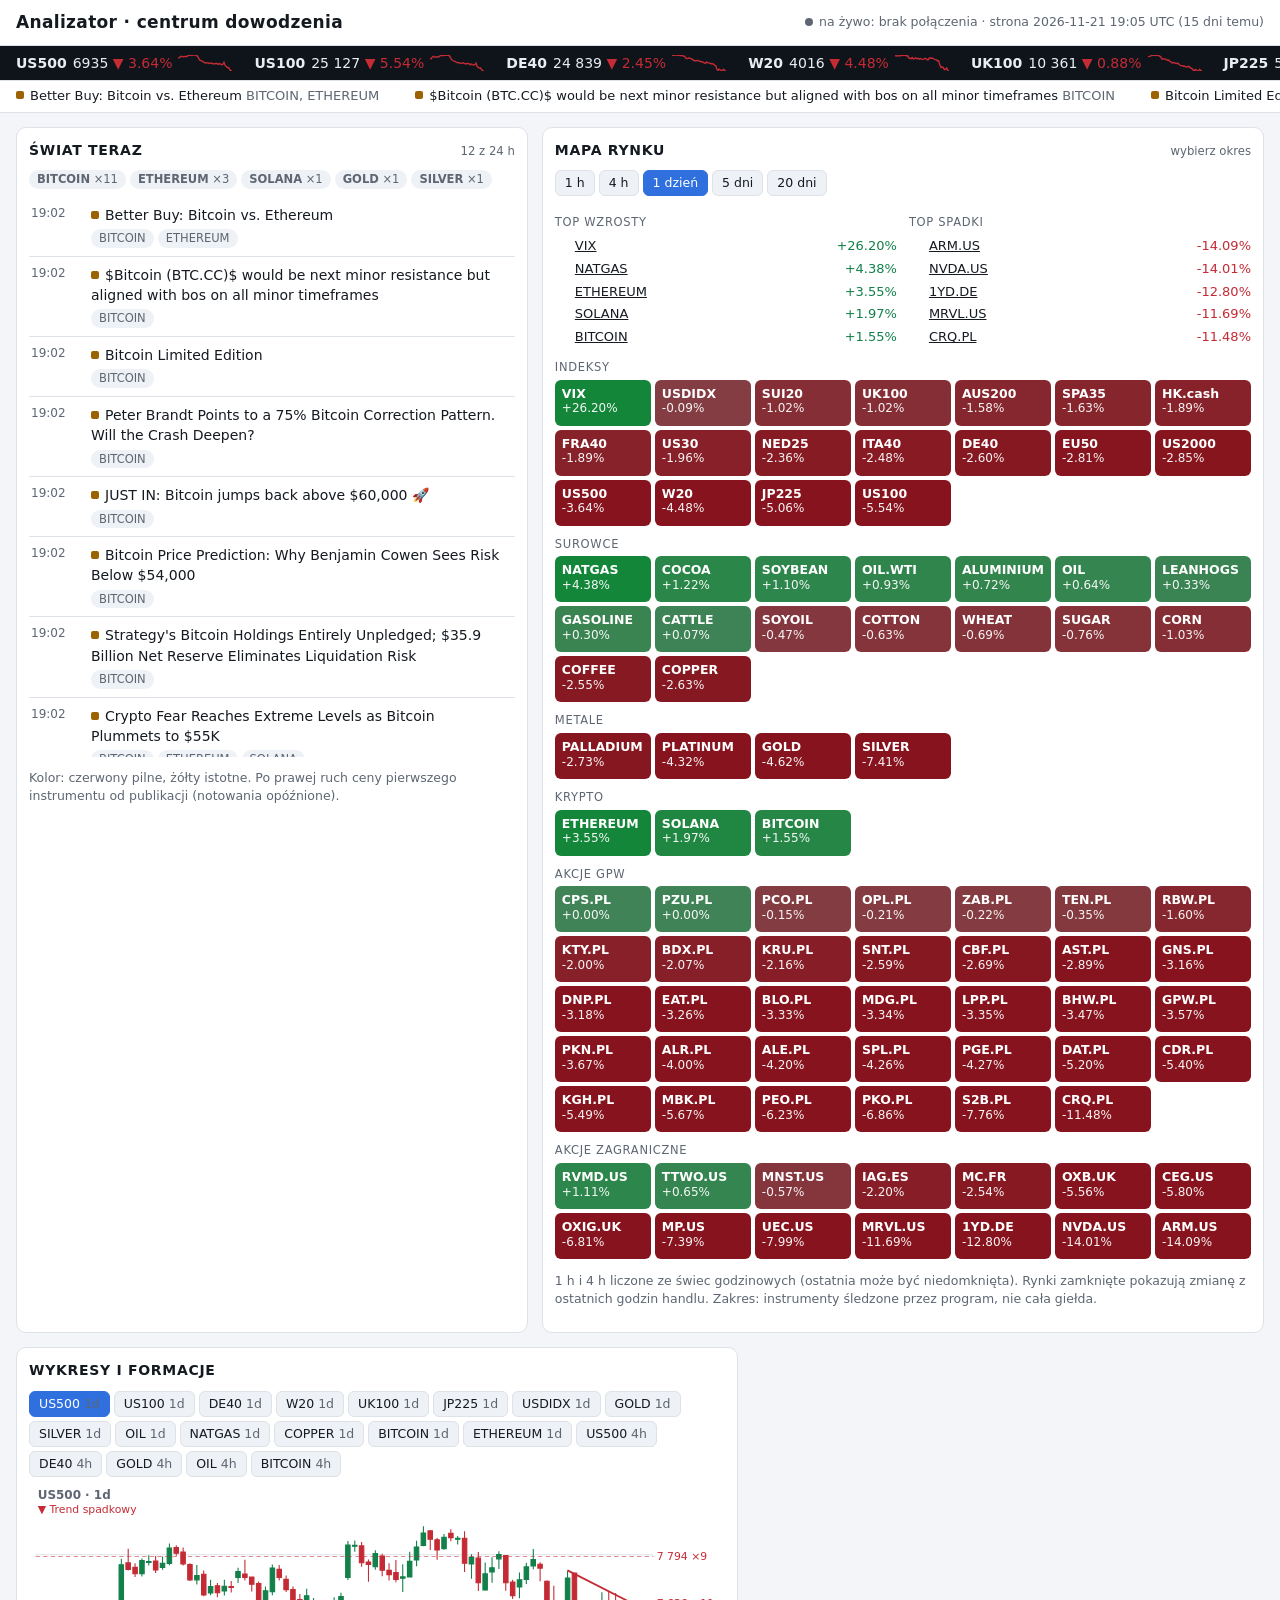
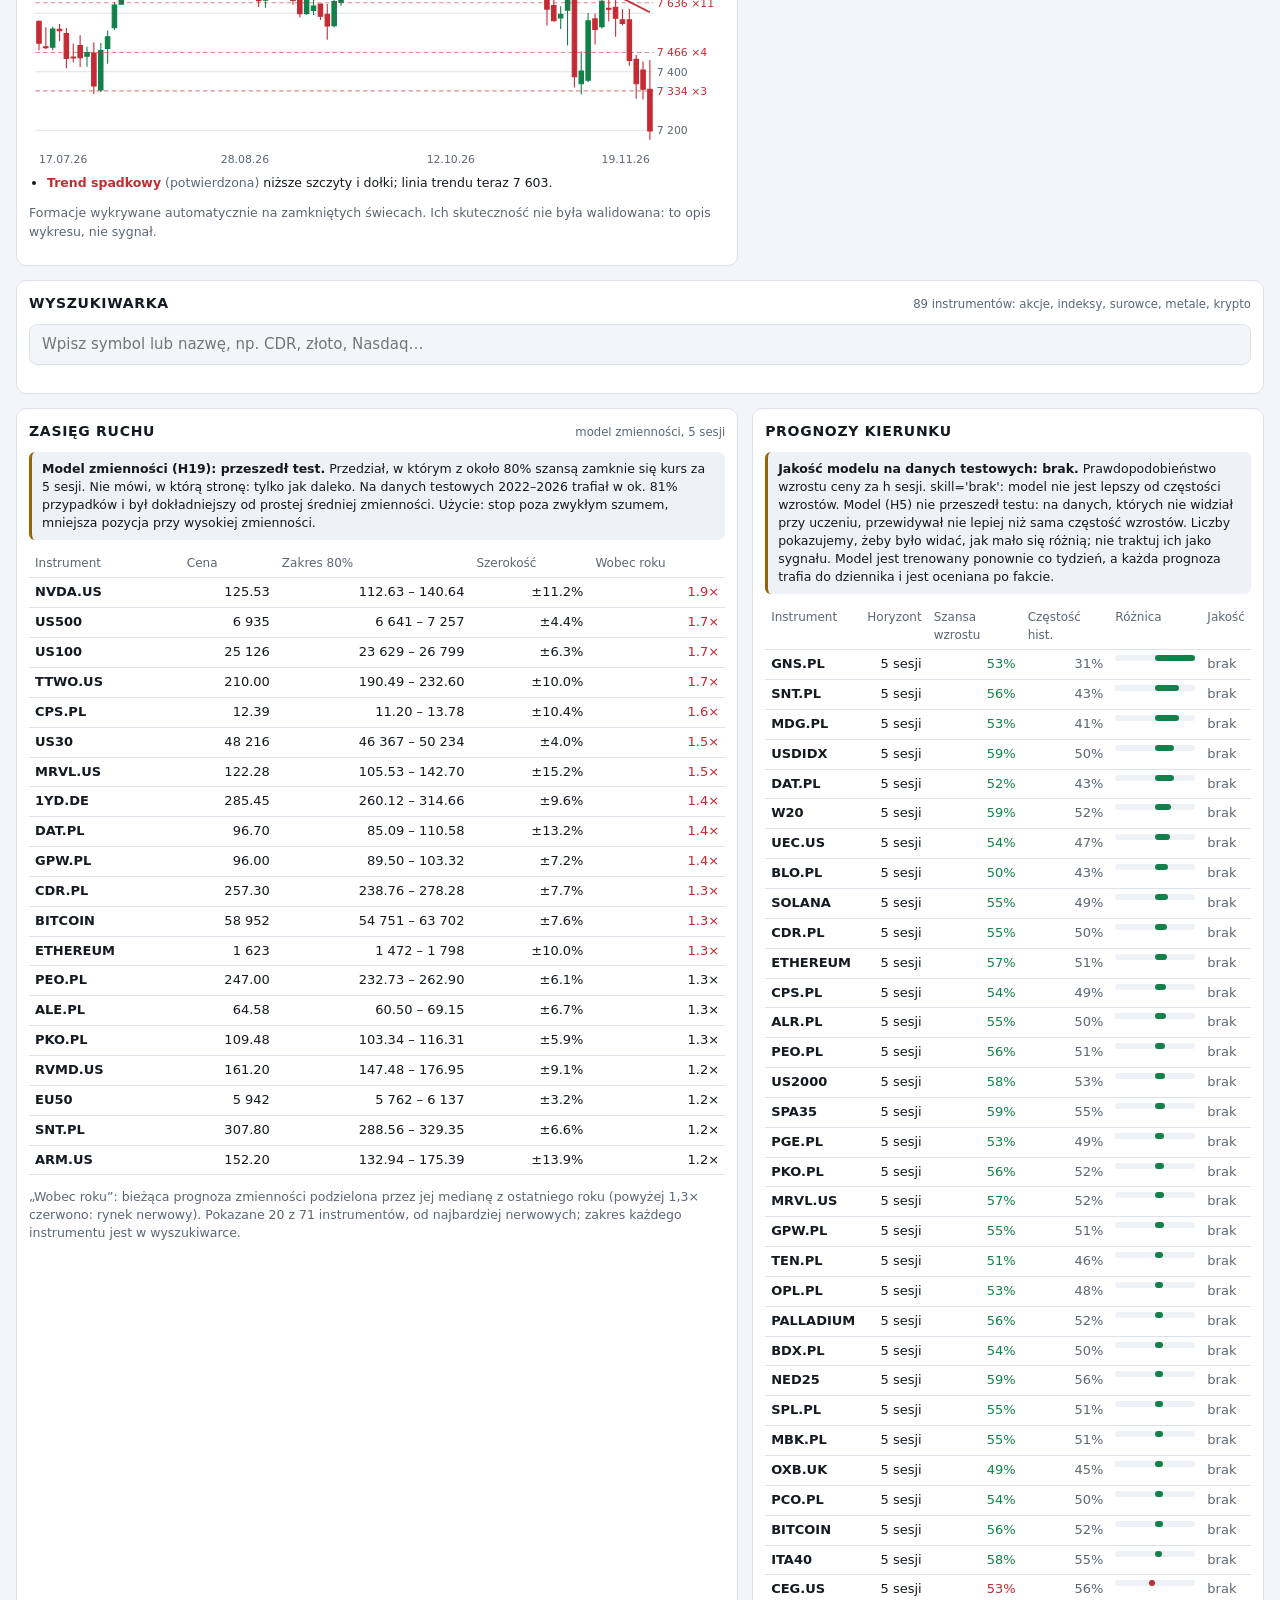
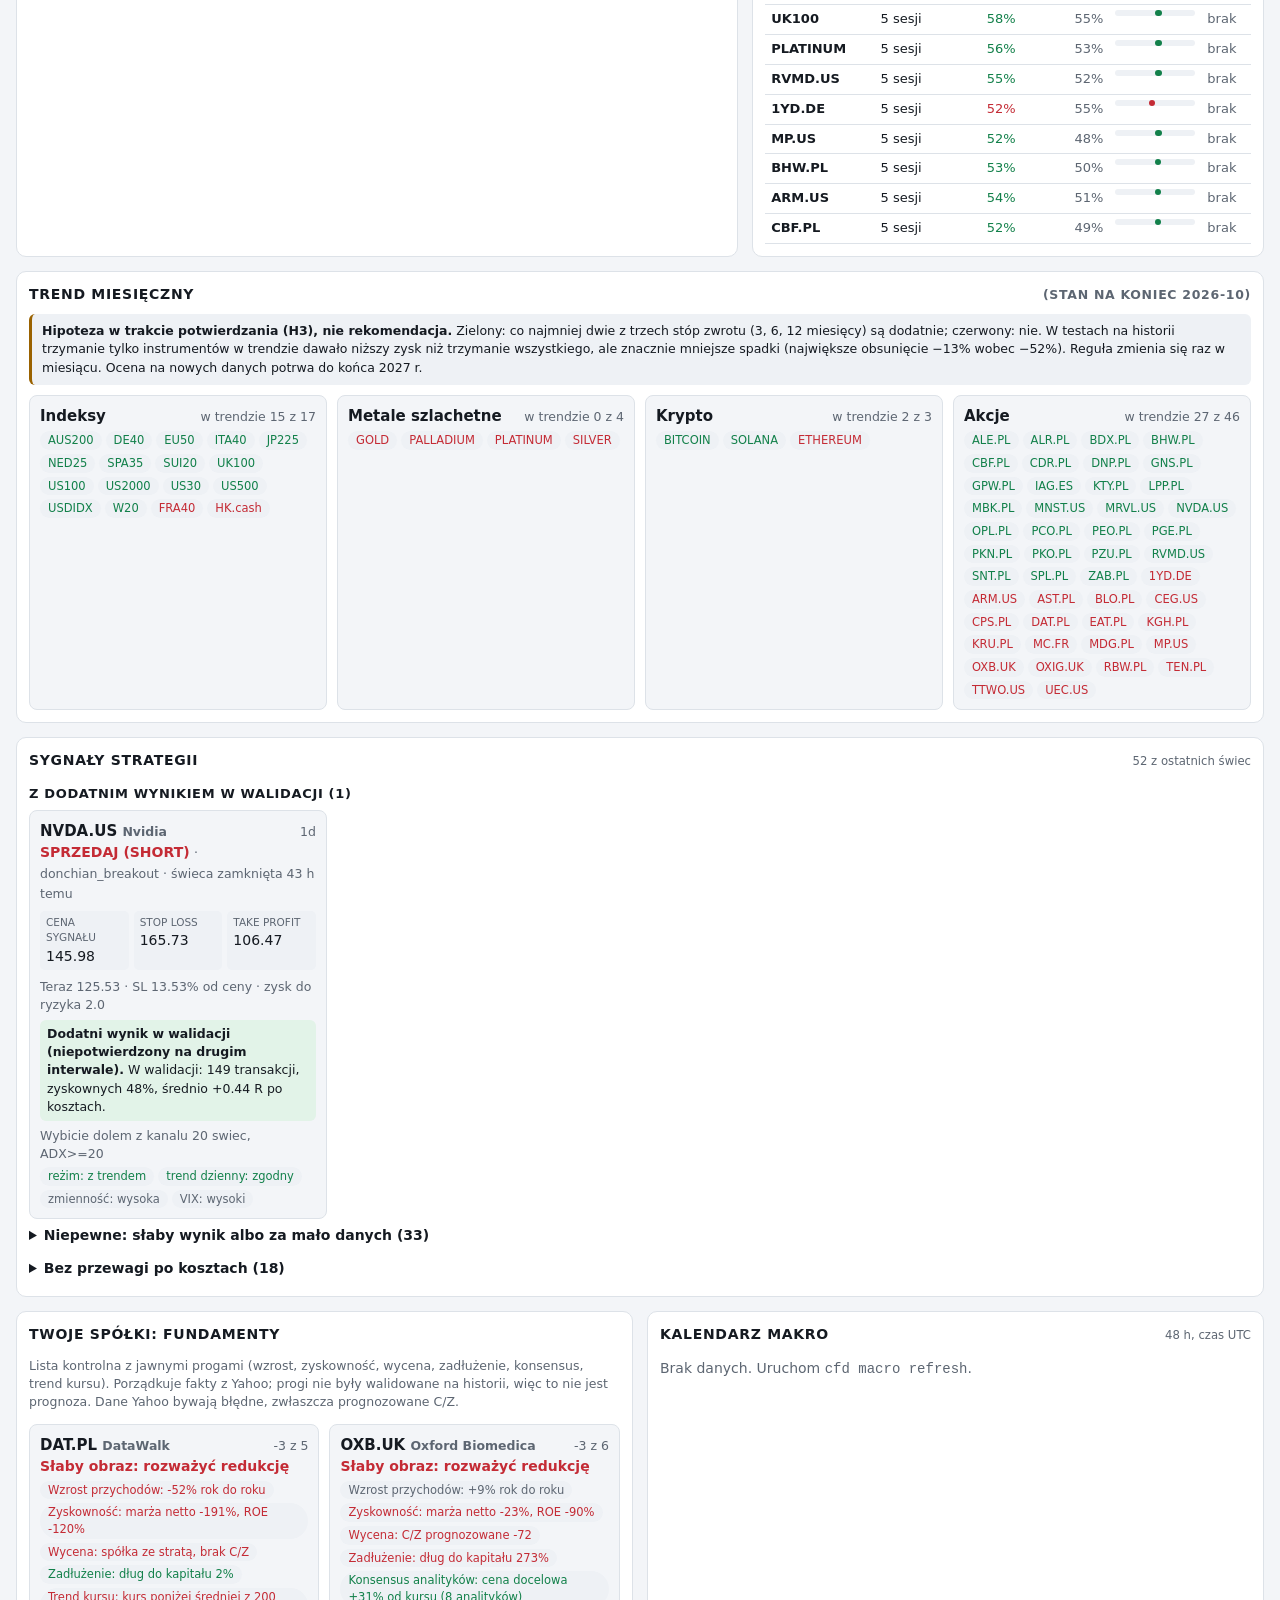
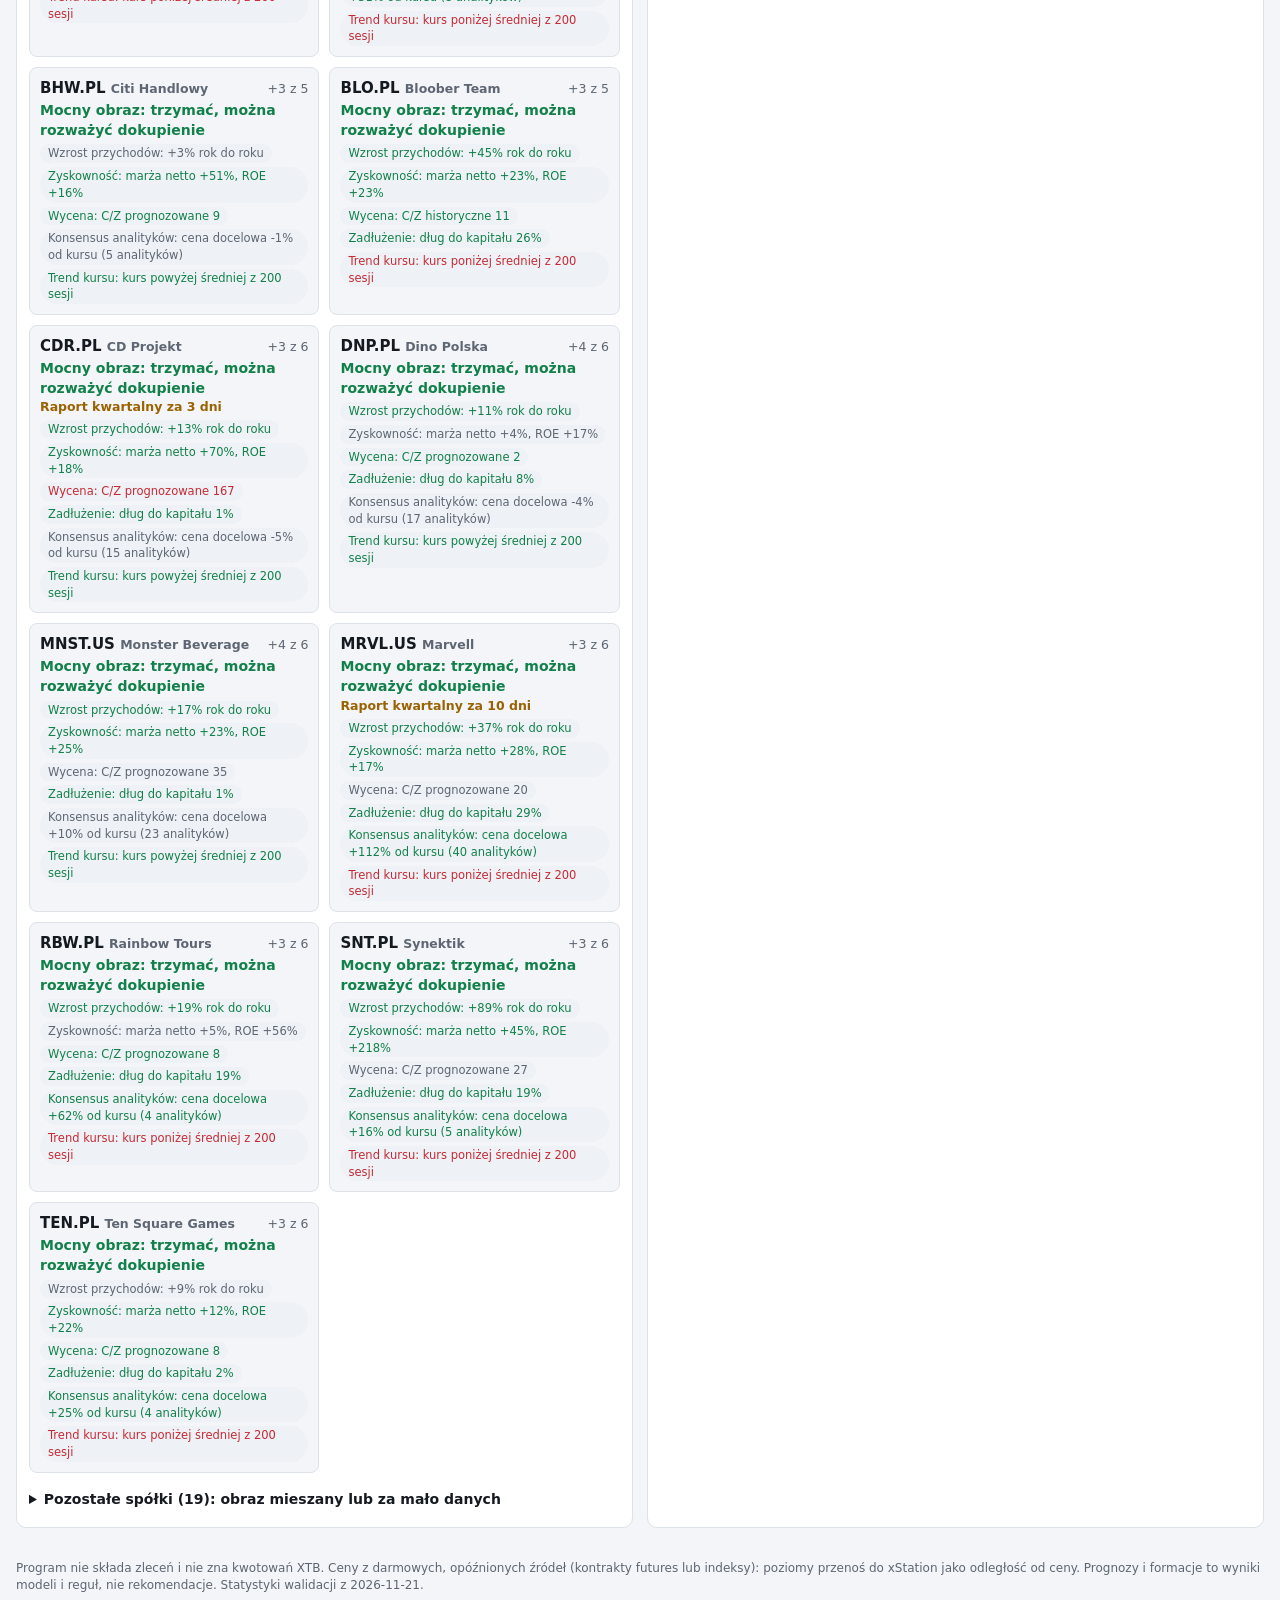
==== index.html @ ea2337e7 "Dziennik 2026-11-21T19:06Z" ====
<!doctype html><html lang="pl"><head><meta charset="utf-8"><meta name="viewport" content="width=device-width, initial-scale=1">
<title>Analizator: centrum dowodzenia</title>
<link rel="manifest" href="manifest.webmanifest"><link rel="icon" href="icon.svg" type="image/svg+xml">
<link rel="apple-touch-icon" href="apple-touch-icon.png"><meta name="apple-mobile-web-app-capable" content="yes">
<meta name="apple-mobile-web-app-title" content="Analizator"><meta name="theme-color" content="#0b0f14">
<style>
:root{--bg:#f3f5f8;--panel:#fff;--fg:#151a21;--mut:#5d6672;--line:#dde2e8;--up:#12804a;--down:#c42b35;--warn:#9a6200;
--accent:#2f6fde;--chip:#eef1f5;--good:#e2f3e8;--none:#f8e8ea;--tape:#0f141a;--tapefg:#e8edf3}
@media(prefers-color-scheme:dark){:root{--bg:#0b0f14;--panel:#121820;--fg:#e6ebf1;--mut:#8b95a2;--line:#232c37;--up:#3ccf7b;
--down:#ff5c66;--warn:#e0a73e;--accent:#5b9bff;--chip:#1b232d;--good:#14301f;--none:#351a1e;--tape:#070a0e;--tapefg:#e6ebf1}}
*{box-sizing:border-box}html,body{margin:0}body{background:var(--bg);color:var(--fg);font:14px/1.45 system-ui,-apple-system,"Segoe UI",sans-serif}
a{color:inherit}.mut{color:var(--mut)}.small{font-size:12.5px}.up{color:var(--up)}.down{color:var(--down)}.warn{color:var(--warn)}
header{display:flex;align-items:center;justify-content:space-between;gap:12px;padding:10px 16px;background:var(--panel);border-bottom:1px solid var(--line);position:sticky;top:0;z-index:5}
header h1{font-size:17px;margin:0;letter-spacing:.02em}.dot{display:inline-block;width:8px;height:8px;border-radius:50%;background:var(--mut);margin-right:6px}
.dot.on{background:var(--up);box-shadow:0 0 0 3px color-mix(in srgb,var(--up) 25%,transparent)}
.tape{background:var(--tape);color:var(--tapefg);overflow:hidden;white-space:nowrap;border-bottom:1px solid var(--line)}
.tape .row{display:inline-flex;gap:22px;padding:7px 16px;animation:scroll 60s linear infinite}
.tape:hover .row{animation-play-state:paused}.q b{font-weight:600;margin-right:6px}.q span{font-variant-numeric:tabular-nums}
.ticker{background:var(--panel);overflow:hidden;white-space:nowrap;border-bottom:1px solid var(--line);font-size:13px}
.ticker .row{display:inline-flex;gap:36px;padding:6px 16px;animation:scroll 120s linear infinite}.ticker:hover .row{animation-play-state:paused}
@keyframes scroll{from{transform:translateX(0)}to{transform:translateX(-50%)}}
@media(prefers-reduced-motion:reduce){.tape .row,.ticker .row{animation:none}}
main{padding:14px 16px 32px;max-width:1500px;margin:0 auto}
.layout{display:grid;gap:14px;grid-template-columns:repeat(12,1fr)}
.panel{background:var(--panel);border:1px solid var(--line);border-radius:10px;padding:12px;min-width:0}
.panel h2{font-size:14px;margin:0 0 10px;display:flex;justify-content:space-between;align-items:baseline;gap:8px;text-transform:uppercase;letter-spacing:.05em}
.panel h2 small{font-weight:400;text-transform:none;letter-spacing:0;color:var(--mut)}
.w12{grid-column:span 12}.w8{grid-column:span 8}.w7{grid-column:span 7}.w6{grid-column:span 6}.w5{grid-column:span 5}.w4{grid-column:span 4}
@media(max-width:1100px){.w8,.w7,.w6,.w5,.w4{grid-column:span 12}}
.news{list-style:none;margin:0;padding:0;max-height:560px;overflow:auto}
.news li{padding:8px 2px;border-bottom:1px solid var(--line);display:grid;grid-template-columns:52px 1fr auto;gap:8px;align-items:start}
.news time{color:var(--mut);font-variant-numeric:tabular-nums;font-size:12px}.news a{text-decoration:none}.news a:hover{text-decoration:underline}
.imp{display:inline-block;width:8px;height:8px;border-radius:2px;margin-right:6px;vertical-align:1px}.i3{background:var(--down)}.i2{background:var(--warn)}.i1{background:var(--mut)}
.mv{font-variant-numeric:tabular-nums;font-size:12px;white-space:nowrap;text-align:right}
.chips{display:flex;flex-wrap:wrap;gap:4px;margin-top:4px}.chip{background:var(--chip);border-radius:999px;padding:1px 8px;font-size:11.5px;color:var(--mut)}
.chip.ok{color:var(--up)}.chip.bad{color:var(--down)}
.heat{display:grid;grid-template-columns:repeat(auto-fill,minmax(86px,1fr));gap:4px}
.tile{border-radius:6px;padding:6px 7px;font-size:12px;line-height:1.25;color:#fff;min-height:46px}
.tile b{display:block;font-size:12.5px}.tile span{font-variant-numeric:tabular-nums;opacity:.95}
.cat{margin:10px 0 4px;font-size:11.5px;color:var(--mut);text-transform:uppercase;letter-spacing:.06em}
.tabs{display:flex;flex-wrap:wrap;gap:4px;margin-bottom:8px}.tabs button{border:1px solid var(--line);background:var(--chip);color:var(--fg);border-radius:6px;padding:3px 9px;font:inherit;font-size:12.5px;cursor:pointer}
.tabs button[aria-pressed=true]{background:var(--accent);border-color:var(--accent);color:#fff}
.chart svg{width:100%;height:auto;display:block}.pat{font-size:12.5px;margin:6px 0 0;padding-left:18px}
table{border-collapse:collapse;width:100%;font-size:13px}th,td{padding:5px 6px;border-bottom:1px solid var(--line);text-align:left;vertical-align:top}
th{color:var(--mut);font-weight:500;font-size:12px}td.n{text-align:right;font-variant-numeric:tabular-nums}.scroll{overflow-x:auto}
.bar{height:6px;border-radius:3px;background:var(--chip);position:relative;min-width:80px}.bar i{position:absolute;top:0;bottom:0;left:50%;border-radius:3px}
.note{background:var(--chip);border-left:3px solid var(--warn);border-radius:6px;padding:8px 10px;font-size:12.5px;margin:0 0 10px}
.grid{display:grid;gap:10px;grid-template-columns:repeat(auto-fill,minmax(280px,1fr))}
.card{background:var(--bg);border:1px solid var(--line);border-radius:8px;padding:10px}.card.good{border-color:var(--up)}.card.stale{opacity:.6}
.head{display:flex;justify-content:space-between;align-items:baseline;gap:8px}.sym{font-weight:650;font-size:15px}.side{font-weight:700}
.levels{display:grid;grid-template-columns:repeat(3,1fr);gap:5px;margin:8px 0;font-variant-numeric:tabular-nums}
.levels div{background:var(--chip);border-radius:5px;padding:4px 6px}.levels b{display:block;font-size:10.5px;font-weight:500;color:var(--mut);text-transform:uppercase}
.verdict{border-radius:6px;padding:5px 7px;margin:6px 0;font-size:12.5px;background:var(--chip)}.verdict.good{background:var(--good)}.verdict.none{background:var(--none)}
details summary{cursor:pointer;font-weight:600;padding:6px 0}h2.sub{font-size:13px;margin:14px 0 6px}
@media(max-width:600px){.wide{display:none}header{flex-wrap:wrap}}
.movers{display:grid;grid-template-columns:1fr 1fr;gap:12px;margin-bottom:6px}.movers ol{margin:0;padding-left:20px;font-size:13px}
.movers li{display:flex;justify-content:space-between;gap:8px;padding:2px 0}.movers li span{font-variant-numeric:tabular-nums}
#q{width:100%;padding:9px 12px;border-radius:8px;border:1px solid var(--line);background:var(--bg);color:var(--fg);font:inherit;font-size:15px}
.hit{cursor:pointer;border:1px solid var(--line)}.hit[aria-pressed=true]{background:var(--accent);color:#fff;border-color:var(--accent)}
.det{display:grid;gap:12px;grid-template-columns:minmax(0,3fr) minmax(0,2fr)}@media(max-width:900px){.det{grid-template-columns:1fr}}
.kv{display:grid;grid-template-columns:auto 1fr;gap:3px 12px;font-size:13px}.kv dt{color:var(--mut)}.kv dd{margin:0;font-variant-numeric:tabular-nums}
footer{color:var(--mut);font-size:12px;max-width:1500px;margin:0 auto;padding:0 16px 24px}
</style></head><body>
<header><h1>Analizator<span class="wide"> · centrum dowodzenia</span></h1><div class="small mut"><span id="dot" class="dot"></span><span id="livestat">na żywo: łączenie…</span>
 · strona 2026-11-21 19:05 UTC<span id="age"></span></div></header>
<div class="tape" aria-label="Notowania"><div class="row" id="tape"></div></div>
<div class="ticker" aria-label="Najnowsze newsy"><div class="row" id="ticker"></div></div>
<main><div id="offline" class="note" hidden>Brak połączenia: to ostatnia zapisana kopia.</div>
<div class="layout">
<section class="panel w5"><h2>Świat teraz <small id="newscount"></small></h2>
<div id="topics" class="chips" style="margin:0 0 8px"></div><ul class="news" id="news"><li><time>19:02</time><div><span class='imp i2'></span><a href='https://news.google.com/rss/articles/CBMifkFVX3lxTE1BYU9FQnZ4bmhIdG83OWFETmpnQngtbmZZVWxTU2VfTzBiYW9vRFVnOC16Rmd5VmtOLXZzN0lWaXk1ZkdTSnZCQ19EdV9YdlY0a05EZ2ZWbUdId09XNjVjZWhrZUhYU0ZVTTk2QkRpOGRhWU5tSnJoZ3Z3eEs2QQ?oc=5' target='_blank' rel='noopener'>Better Buy: Bitcoin vs. Ethereum</a><div class='chips'><span class=chip>BITCOIN</span><span class=chip>ETHEREUM</span></div></div><span></span></li><li><time>19:02</time><div><span class='imp i2'></span><a href='https://news.google.com/rss/articles/[base64]?oc=5' target='_blank' rel='noopener'>$Bitcoin (BTC.CC)$ would be next minor resistance but aligned with bos on all minor timeframes</a><div class='chips'><span class=chip>BITCOIN</span></div></div><span></span></li><li><time>19:02</time><div><span class='imp i2'></span><a href='https://news.google.com/rss/articles/CBMifkFVX3lxTE1GaXQ4cGNseHAwTk9HdTRsaFdzVElpbGthUmo4Tl8tWG1pVm5vcUZJYWRwNHItX3Y3SUNrNGJFSHo2amtMNWVtVS1nVkg3RlhvZW1vZUE0eGVKQUFUSmZ3aDV1NFFrTm01dmhGN0t2RmFfY0ZaT3JpLUJZVkk3dw?oc=5' target='_blank' rel='noopener'>Bitcoin Limited Edition</a><div class='chips'><span class=chip>BITCOIN</span></div></div><span></span></li><li><time>19:02</time><div><span class='imp i2'></span><a href='https://news.google.com/rss/articles/CBMidEFVX3lxTE5CYWlwaEFQM296NVJNMktCSUlTazB1UERhMFZSU1RGSFpoSjRlc2o5b0JUcl9KMDRsQm9rUG94b1pEUDFOODZhNDNDVTFyaTBmM0ZkTWRUZGtEWGl2Z3M3ZlpldG1FSFRCQzBndHBPQXlwYTNr?oc=5' target='_blank' rel='noopener'>Peter Brandt Points to a 75% Bitcoin Correction Pattern. Will the Crash Deepen?</a><div class='chips'><span class=chip>BITCOIN</span></div></div><span></span></li><li><time>19:02</time><div><span class='imp i2'></span><a href='https://news.google.com/rss/articles/[base64]?oc=5' target='_blank' rel='noopener'>JUST IN: Bitcoin jumps back above $60,000 🚀</a><div class='chips'><span class=chip>BITCOIN</span></div></div><span></span></li><li><time>19:02</time><div><span class='imp i2'></span><a href='https://news.google.com/rss/articles/[base64]?oc=5' target='_blank' rel='noopener'>Bitcoin Price Prediction: Why Benjamin Cowen Sees Risk Below $54,000</a><div class='chips'><span class=chip>BITCOIN</span></div></div><span></span></li><li><time>19:02</time><div><span class='imp i2'></span><a href='https://news.google.com/rss/articles/CBMidkFVX3lxTE5CR25wc2RPcDhTeGlCazYxTW5NR0VSY214MWVSbU9ZT3RoM05uZ0tDWlZDVW1LTUJrcmFMWncyZTFhMmJlUGNteWFvakxrWldaeUQ2cU4yWXZkbmVQUkYxSlFnVDdWQnByd204QjhaYVhCVGFmTnc?oc=5' target='_blank' rel='noopener'>Strategy&#x27;s Bitcoin Holdings Entirely Unpledged; $35.9 Billion Net Reserve Eliminates Liquidation Risk</a><div class='chips'><span class=chip>BITCOIN</span></div></div><span></span></li><li><time>19:02</time><div><span class='imp i2'></span><a href='https://news.google.com/rss/articles/[base64]?oc=5' target='_blank' rel='noopener'>Crypto Fear Reaches Extreme Levels as Bitcoin Plummets to $55K</a><div class='chips'><span class=chip>BITCOIN</span><span class=chip>ETHEREUM</span><span class=chip>SOLANA</span></div></div><span></span></li><li><time>19:02</time><div><span class='imp i2'></span><a href='https://news.google.com/rss/articles/[base64]?oc=5' target='_blank' rel='noopener'>Not Just Bitcoin: Even Gold and Silver Can’t Escape the Market Rout</a><div class='chips'><span class=chip>GOLD</span><span class=chip>SILVER</span><span class=chip>BITCOIN</span></div></div><span></span></li><li><time>19:02</time><div><span class='imp i2'></span><a href='https://news.google.com/rss/articles/[base64]?oc=5' target='_blank' rel='noopener'>Why Does Bitcoin Keep Falling? Is a Bear Trap Coming</a><div class='chips'><span class=chip>BITCOIN</span></div></div><span></span></li><li><time>19:02</time><div><span class='imp i3'></span><a href='https://news.google.com/rss/articles/[base64]?oc=5' target='_blank' rel='noopener'>Strategy Reported $35 Billion in Net Reserves amid Bitcoin’s Plunge</a><div class='chips'><span class=chip>BITCOIN</span></div></div><span></span></li><li><time>19:02</time><div><span class='imp i2'></span><a href='https://news.google.com/rss/articles/[base64]?oc=5' target='_blank' rel='noopener'>Chainflip Protocol Suffered Attack for Nearly $5M via Ethereum Vault and Suspended Operations</a><div class='chips'><span class=chip>ETHEREUM</span></div></div><span></span></li></ul>
<p class="small mut">Kolor: czerwony pilne, żółty istotne. Po prawej ruch ceny pierwszego instrumentu od publikacji (notowania opóźnione).</p></section>
<section class="panel w7"><h2>Mapa rynku <small>wybierz okres</small></h2><div class='tabs' id='periods' role='group' aria-label='Okres'><button type='button' data-p='h1' aria-pressed='false'>1 h</button><button type='button' data-p='h4' aria-pressed='false'>4 h</button><button type='button' data-p='d1' aria-pressed='true'>1 dzień</button><button type='button' data-p='d5' aria-pressed='false'>5 dni</button><button type='button' data-p='d20' aria-pressed='false'>20 dni</button></div><div class='movers'><div><div class='cat'>Top wzrosty</div><ol id='gainers'></ol></div><div><div class='cat'>Top spadki</div><ol id='losers'></ol></div></div><div id='heat'></div><p class='small mut'>1 h i 4 h liczone ze świec godzinowych (ostatnia może być niedomknięta). Rynki zamknięte pokazują zmianę z ostatnich godzin handlu. Zakres: instrumenty śledzone przez program, nie cała giełda.</p></section>
<section class="panel w7"><h2>Wykresy i formacje</h2><div class='tabs' role='group'><button type='button' data-k='c0' aria-pressed='true'>US500 <span class='mut'>1d</span></button><button type='button' data-k='c1' aria-pressed='false'>US100 <span class='mut'>1d</span></button><button type='button' data-k='c2' aria-pressed='false'>DE40 <span class='mut'>1d</span></button><button type='button' data-k='c3' aria-pressed='false'>W20 <span class='mut'>1d</span></button><button type='button' data-k='c4' aria-pressed='false'>UK100 <span class='mut'>1d</span></button><button type='button' data-k='c5' aria-pressed='false'>JP225 <span class='mut'>1d</span></button><button type='button' data-k='c6' aria-pressed='false'>USDIDX <span class='mut'>1d</span></button><button type='button' data-k='c7' aria-pressed='false'>GOLD <span class='mut'>1d</span></button><button type='button' data-k='c8' aria-pressed='false'>SILVER <span class='mut'>1d</span></button><button type='button' data-k='c9' aria-pressed='false'>OIL <span class='mut'>1d</span></button><button type='button' data-k='c10' aria-pressed='false'>NATGAS <span class='mut'>1d</span></button><button type='button' data-k='c11' aria-pressed='false'>COPPER <span class='mut'>1d</span></button><button type='button' data-k='c12' aria-pressed='false'>BITCOIN <span class='mut'>1d</span></button><button type='button' data-k='c13' aria-pressed='false'>ETHEREUM <span class='mut'>1d</span></button><button type='button' data-k='c14' aria-pressed='false'>US500 <span class='mut'>4h</span></button><button type='button' data-k='c15' aria-pressed='false'>DE40 <span class='mut'>4h</span></button><button type='button' data-k='c16' aria-pressed='false'>GOLD <span class='mut'>4h</span></button><button type='button' data-k='c17' aria-pressed='false'>OIL <span class='mut'>4h</span></button><button type='button' data-k='c18' aria-pressed='false'>BITCOIN <span class='mut'>4h</span></button></div><div class='chart' data-k='c0' ><svg xmlns="http://www.w3.org/2000/svg" viewBox="0 0 640 260" width="100%" preserveAspectRatio="xMidYMid meet" role="img" aria-label="US500 · 1d" class="cs-chart"><style>.cs-u{fill:var(--up,#16a34a);stroke:var(--up,#16a34a)}.cs-d{fill:var(--down,#dc2626);stroke:var(--down,#dc2626)}.cs-g{stroke:var(--line,#8884);stroke-width:1}.cs-t{fill:var(--mut,#888);font:10px system-ui,sans-serif}.cs-h{fill:var(--mut,#888);font:600 11px system-ui,sans-serif}.cs-lv{stroke-width:1;stroke-dasharray:4 3;opacity:.55}.cs-ld{stroke:var(--down,#dc2626)}.cs-lu{stroke:var(--up,#16a34a)}.cs-p{fill:none;stroke-width:1.6}.cs-p0{stroke:var(--accent,#4f8cff)}.cs-p1{stroke:var(--up,#16a34a)}.cs-p-1{stroke:var(--down,#dc2626)}.cs-f0{fill:var(--accent,#4f8cff)}.cs-f1{fill:var(--up,#16a34a)}.cs-f-1{fill:var(--down,#dc2626)}.cs-sz{stroke-dasharray:6 3}</style><text class="cs-h" x="8" y="13">US500 · 1d</text><line class="cs-g" x1="6" x2="574" y1="225.5" y2="225.5"/><text class="cs-t" x="577" y="229">7 200</text><line class="cs-g" x1="6" x2="574" y1="171.7" y2="171.7"/><text class="cs-t" x="577" y="175.2">7 400</text><line class="cs-g" x1="6" x2="574" y1="117.9" y2="117.9"/><line class="cs-g" x1="6" x2="574" y1="64.1" y2="64.1"/><text class="cs-t" x="9.2" y="256" text-anchor="start">17.07.26</text><text class="cs-t" x="198.5" y="256" text-anchor="middle">28.08.26</text><text class="cs-t" x="387.8" y="256" text-anchor="middle">12.10.26</text><text class="cs-t" x="570.8" y="256" text-anchor="end">19.11.26</text><g class="cs-candles" data-n="90" stroke-width="1"><path class="cs-u" d="M21.8 130.3V152M19.7 132.5h4.1v16.6h-4.1zM53.3 148.6V167.1M51.3 154.1h4.1v3.3h-4.1zM66 145.3V190.2M63.9 152.2h4.1v36.2h-4.1zM72.3 133.7V164.3M70.2 139.6h4.1v10.7h-4.1zM78.6 107.7V133.3M76.5 110.3h4.1v21h-4.1zM84.9 67.8V110.1M82.8 73.4h4.1v36.2h-4.1zM103.8 67.6V84.1M101.8 69.5h4.1v12h-4.1zM110.1 64.6V74M108.1 70.3h4.1v0.8h-4.1zM122.8 65.7V77.9M120.7 72h4.1v3.9h-4.1zM129.1 53.7V73.7M127 58h4.1v14.1h-4.1zM154.3 73.6V91.4M152.3 83.2h4.1v4h-4.1zM166.9 87.2V101.4M164.9 93.3h4.1v6h-4.1zM179.6 87.2V101.7M177.5 93.1h4.1v4.3h-4.1zM192.2 76V90.2M190.1 79.5h4.1v5.5h-4.1zM217.4 93.3V112.9M215.4 97.3h4.1v8.5h-4.1zM223.7 73.1V101.4M221.7 76.3h4.1v21.9h-4.1zM255.3 95.4V119.4M253.2 101.9h4.1v16.1h-4.1zM261.6 103.9V119.6M259.5 111.2h4.1v4.2h-4.1zM280.5 103.2V130.9M278.5 107.1h4.1v22.2h-4.1zM286.8 99V111.1M284.8 102.5h4.1v5.5h-4.1zM293.2 51.4V87.3M291.1 55.1h4.1v30h-4.1zM299.5 51V61.3M297.4 55.5h4.1v0.8h-4.1zM318.4 60.1V77.9M316.3 63.1h4.1v12h-4.1zM343.6 72.8V98.3M341.6 84.5h4.1v1.2h-4.1zM350 61.3V84.7M347.9 70.2h4.1v14.3h-4.1zM356.3 51.3V74.8M354.2 57h4.1v12h-4.1zM362.6 37.9V56.3M360.5 44.2h4.1v11.4h-4.1zM381.5 45.1V59.5M379.5 48h4.1v10.6h-4.1zM394.1 46.9V54.8M392.1 49.1h4.1v0.8h-4.1zM406.8 63.6V86.3M404.7 66.5h4.1v6.1h-4.1zM419.4 71.3V97.2M417.3 81.7h4.1v14.8h-4.1zM425.7 66.4V89.8M423.6 76.1h4.1v3.9h-4.1zM432 60.8V77.3M429.9 64h4.1v4.1h-4.1zM450.9 80.4V104M448.9 87.1h4.1v6.6h-4.1zM457.2 71.4V91M455.2 75.3h4.1v11.6h-4.1zM463.6 58.8V77.5M461.5 68.6h4.1v5.8h-4.1zM488.8 111.5V132.4M486.7 118.8h4.1v3.4h-4.1zM495.1 78.5V147.5M493.1 85.5h4.1v29.7h-4.1zM507.7 153.1V192.6M505.7 171.1h4.1v11.6h-4.1zM514 117.7V181.4M512 124.8h4.1v54.7h-4.1zM526.7 98.6V132M524.6 107h4.1v23.2h-4.1z"/><path class="cs-d" d="M9.2 124.6V152M7.1 125.2h4.1v20.2h-4.1zM15.5 130.8V151M13.4 148.8h4.1v0.8h-4.1zM28.1 127.7V143.7M26 132.7h4.1v1.3h-4.1zM34.4 131.5V168.5M32.3 136.6h4.1v22.9h-4.1zM40.7 145.7V163.2M38.7 158.1h4.1v0.8h-4.1zM47 138.1V167.3M45 147.5h4.1v11.2h-4.1zM59.6 144.5V192.1M57.6 154.5h4.1v30.3h-4.1zM91.2 58.6V78.7M89.1 71.6h4.1v6.1h-4.1zM97.5 71.9V84.5M95.5 75.7h4.1v5.9h-4.1zM116.4 65.2V80.8M114.4 69.9h4.1v8.3h-4.1zM135.4 55.5V65M133.3 57.4h4.1v5.4h-4.1zM141.7 57.5V73.9M139.6 61.6h4.1v10.9h-4.1zM148 72V88.2M145.9 73.2h4.1v14h-4.1zM160.6 78.5V102.3M158.6 82.1h4.1v19h-4.1zM173.2 90.1V103.1M171.2 92.7h4.1v6.4h-4.1zM185.9 88.2V98.8M183.8 93.3h4.1v0.8h-4.1zM198.5 68.8V87.8M196.4 81.9h4.1v3.2h-4.1zM204.8 84.5V97.8M202.7 84.7h4.1v6.6h-4.1zM211.1 88.8V112.1M209.1 90.6h4.1v15.7h-4.1zM230 73.6V87.8M228 77.6h4.1v7.5h-4.1zM236.4 83.3V98.4M234.3 86.8h4.1v9.4h-4.1zM242.7 93.3V110.1M240.6 96.1h4.1v10h-4.1zM249 100.1V121.8M246.9 105.4h4.1v12.9h-4.1zM267.9 108.9V124.1M265.9 109.5h4.1v11.2h-4.1zM274.2 109.3V142.3M272.2 118.8h4.1v10.8h-4.1zM305.8 52.4V75.2M303.7 56h4.1v15.5h-4.1zM312.1 68.5V89M310 70.9h4.1v2.1h-4.1zM324.7 63.3V84M322.7 65.2h4.1v13.2h-4.1zM331 71.9V87.7M329 78.5h4.1v3.9h-4.1zM337.3 68.9V89.5M335.3 80.5h4.1v6.3h-4.1zM368.9 41.3V59.8M366.8 42.2h4.1v7.7h-4.1zM375.2 48.4V68.7M373.1 50.4h4.1v9.3h-4.1zM387.8 40.7V51.6M385.8 44.4h4.1v4h-4.1zM400.4 42.6V79.9M398.4 48.9h4.1v23.1h-4.1zM413.1 61.5V97.4M411 67.1h4.1v22.7h-4.1zM438.3 64.4V97.2M436.3 64.9h4.1v24.9h-4.1zM444.6 87.1V104.8M442.6 89.3h4.1v12.5h-4.1zM469.9 71.1V88.4M467.8 72.8h4.1v3.6h-4.1zM476.2 87.5V129.1M474.1 88.5h4.1v25.6h-4.1zM482.5 92.7V125.7M480.4 110.9h4.1v13.9h-4.1zM501.4 80.6V186.2M499.4 81h4.1v95.3h-4.1zM520.4 118.2V146.7M518.3 123.1h4.1v9.8h-4.1zM533 97.8V125.4M530.9 113.4h4.1v0.8h-4.1zM539.3 99.2V139.6M537.2 112.4h4.1v10h-4.1zM545.6 114V129.2M543.5 124h4.1v3.4h-4.1zM551.9 114V166.2M549.9 124h4.1v37.2h-4.1zM558.2 156.4V196.4M556.2 160.3h4.1v22.4h-4.1zM564.5 162.3V197.2M562.5 170.1h4.1v17.6h-4.1zM570.8 160.8V234.1M568.8 187.7h4.1v38.5h-4.1z"/></g><line class="cs-lv cs-ld" x1="6" x2="574" y1="108.3" y2="108.3"/><text class="cs-t cs-f-1" x="577" y="111.8"><title>opór</title>7 636 ×11</text><line class="cs-lv cs-ld" x1="6" x2="574" y1="65.8" y2="65.8"/><text class="cs-t cs-f-1" x="577" y="69.3"><title>opór</title>7 794 ×9</text><line class="cs-lv cs-ld" x1="6" x2="574" y1="154" y2="154"/><text class="cs-t cs-f-1" x="577" y="157.5"><title>opór</title>7 466 ×4</text><line class="cs-lv cs-ld" x1="6" x2="574" y1="189.3" y2="189.3"/><text class="cs-t cs-f-1" x="577" y="192.8"><title>opór</title>7 334 ×3</text><line class="cs-p cs-p-1" x1="495.1" y1="78.5" x2="570.8" y2="117"/><text class="cs-t cs-f-1" x="8" y="26">▼ Trend spadkowy</text></svg><ul class='pat'><li><b class='down'>Trend spadkowy</b> <span class='mut'>(potwierdzona)</span> niższe szczyty i dołki; linia trendu teraz 7 603.</li></ul></div><div class='chart' data-k='c1' hidden><svg xmlns="http://www.w3.org/2000/svg" viewBox="0 0 640 260" width="100%" preserveAspectRatio="xMidYMid meet" role="img" aria-label="US100 · 1d" class="cs-chart"><style>.cs-u{fill:var(--up,#16a34a);stroke:var(--up,#16a34a)}.cs-d{fill:var(--down,#dc2626);stroke:var(--down,#dc2626)}.cs-g{stroke:var(--line,#8884);stroke-width:1}.cs-t{fill:var(--mut,#888);font:10px system-ui,sans-serif}.cs-h{fill:var(--mut,#888);font:600 11px system-ui,sans-serif}.cs-lv{stroke-width:1;stroke-dasharray:4 3;opacity:.55}.cs-ld{stroke:var(--down,#dc2626)}.cs-lu{stroke:var(--up,#16a34a)}.cs-p{fill:none;stroke-width:1.6}.cs-p0{stroke:var(--accent,#4f8cff)}.cs-p1{stroke:var(--up,#16a34a)}.cs-p-1{stroke:var(--down,#dc2626)}.cs-f0{fill:var(--accent,#4f8cff)}.cs-f1{fill:var(--up,#16a34a)}.cs-f-1{fill:var(--down,#dc2626)}.cs-sz{stroke-dasharray:6 3}</style><text class="cs-h" x="8" y="13">US100 · 1d</text><line class="cs-g" x1="6" x2="574" y1="173.1" y2="173.1"/><text class="cs-t" x="577" y="176.6">28 000</text><line class="cs-g" x1="6" x2="574" y1="98.3" y2="98.3"/><text class="cs-t" x="9.2" y="256" text-anchor="start">17.07.26</text><text class="cs-t" x="198.5" y="256" text-anchor="middle">28.08.26</text><text class="cs-t" x="387.8" y="256" text-anchor="middle">12.10.26</text><text class="cs-t" x="570.8" y="256" text-anchor="end">19.11.26</text><g class="cs-candles" data-n="90" stroke-width="1"><path class="cs-u" d="M15.5 128.5V146.5M13.4 144h4.1v1.2h-4.1zM21.8 122V146.9M19.7 123.9h4.1v20.1h-4.1zM66 157.6V202.9M63.9 164.2h4.1v38.7h-4.1zM72.3 145.9V170.1M70.2 158h4.1v3.3h-4.1zM78.6 137V161.4M76.5 139.7h4.1v12.2h-4.1zM84.9 99.9V142M82.8 103.4h4.1v34.9h-4.1zM103.8 103.2V118.7M101.8 104.5h4.1v12h-4.1zM122.8 98.2V112.3M120.7 103.8h4.1v7.3h-4.1zM129.1 88.1V106.5M127 91.2h4.1v13.6h-4.1zM166.9 115.5V127.5M164.9 121.2h4.1v2.3h-4.1zM179.6 119.8V135M177.5 125.3h4.1v5.1h-4.1zM185.9 119.3V132.1M183.8 124.9h4.1v0.8h-4.1zM192.2 109.2V120.7M190.1 109.7h4.1v7.3h-4.1zM217.4 127.7V138.4M215.4 128.7h4.1v1.9h-4.1zM223.7 113.8V132.9M221.7 116.1h4.1v13h-4.1zM230 109.3V118.2M228 114.5h4.1v2.3h-4.1zM236.4 107.1V119.8M234.3 115.5h4.1v0.8h-4.1zM255.3 117V134.2M253.2 121.2h4.1v9.2h-4.1zM261.6 124.4V142.6M259.5 130h4.1v5.8h-4.1zM280.5 117.1V137.3M278.5 119h4.1v17.9h-4.1zM286.8 110.8V122.5M284.8 112.7h4.1v6.5h-4.1zM293.2 66V101.9M291.1 69h4.1v31.7h-4.1zM299.5 58.5V73.2M297.4 59.8h4.1v9.3h-4.1zM318.4 60.9V72.9M316.3 65h4.1v6.1h-4.1zM331 71.2V84.4M329 75.4h4.1v2h-4.1zM337.3 64.4V79.1M335.3 72.2h4.1v1.6h-4.1zM343.6 55.2V78.5M341.6 69.9h4.1v2h-4.1zM350 50.3V69.9M347.9 58.6h4.1v10.9h-4.1zM356.3 47V62.5M354.2 49h4.1v9.7h-4.1zM362.6 37.9V49.3M360.5 42.8h4.1v5.1h-4.1zM381.5 50.9V62.7M379.5 56.8h4.1v3.3h-4.1zM419.4 98.9V127.2M417.3 108.7h4.1v18.5h-4.1zM432 94.1V108.5M429.9 98h4.1v3.1h-4.1zM444.6 123.5V136.2M442.6 131.3h4.1v0.8h-4.1zM450.9 114.3V134.8M448.9 119.3h4.1v6.3h-4.1zM457.2 102.7V124.9M455.2 105.3h4.1v12.4h-4.1zM463.6 91.6V110.5M461.5 99.1h4.1v6.2h-4.1zM488.8 156.3V171.6M486.7 161.6h4.1v3.9h-4.1zM495.1 136.8V187.4M493.1 151.9h4.1v5.9h-4.1zM507.7 194.6V234.1M505.7 207.3h4.1v16.6h-4.1zM514 168.2V219.8M512 172.5h4.1v42.5h-4.1zM526.7 147V178.8M524.6 155.4h4.1v21.5h-4.1zM533 148.7V172.6M530.9 158.7h4.1v2.9h-4.1z"/><path class="cs-d" d="M9.2 127.5V157.8M7.1 128.5h4.1v15.6h-4.1zM28.1 122.9V137.5M26 124.1h4.1v4.8h-4.1zM34.4 125.1V156.9M32.3 131.9h4.1v17.9h-4.1zM40.7 145.6V165.1M38.7 146.9h4.1v15.6h-4.1zM47 144.5V175.4M45 154.4h4.1v11.6h-4.1zM53.3 164.5V187.9M51.3 165.2h4.1v10.8h-4.1zM59.6 166.4V202.9M57.6 174.5h4.1v23.2h-4.1zM91.2 95.5V115.8M89.1 106.6h4.1v6.1h-4.1zM97.5 110V126.7M95.5 114.4h4.1v3h-4.1zM110.1 98.9V108.8M108.1 103.9h4.1v4.3h-4.1zM116.4 102.5V115.7M114.4 107.1h4.1v5.2h-4.1zM135.4 87.7V97.2M133.3 90.4h4.1v2.6h-4.1zM141.7 85.5V96.3M139.6 91.9h4.1v2.8h-4.1zM148 93.8V116.5M145.9 95.4h4.1v18.4h-4.1zM154.3 107.4V121.6M152.3 114.5h4.1v2h-4.1zM160.6 109.9V128.1M158.6 114.7h4.1v9.8h-4.1zM173.2 117.7V137.7M171.2 121h4.1v10.7h-4.1zM198.5 105.3V119.4M196.4 111.9h4.1v5.4h-4.1zM204.8 115.3V125.5M202.7 115.5h4.1v1h-4.1zM211.1 114.3V135.6M209.1 116.3h4.1v14.7h-4.1zM242.7 112V123.2M240.6 116h4.1v2.9h-4.1zM249 116.7V134.1M246.9 118.5h4.1v12.1h-4.1zM267.9 128.2V138.7M265.9 128.2h4.1v9.2h-4.1zM274.2 126.3V144.5M272.2 136.5h4.1v0.8h-4.1zM305.8 57.4V74.3M303.7 60.6h4.1v9.1h-4.1zM312.1 67.4V84.5M310 69.1h4.1v0.8h-4.1zM324.7 63.9V85M322.7 65.8h4.1v11.4h-4.1zM368.9 41.4V55.6M366.8 41.8h4.1v4h-4.1zM375.2 43.5V68.7M373.1 45.8h4.1v16.2h-4.1zM387.8 50.1V66.7M385.8 55.5h4.1v9.2h-4.1zM394.1 64.4V76.2M392.1 65.5h4.1v3.2h-4.1zM400.4 65V95.4M398.4 68.7h4.1v22.8h-4.1zM406.8 90.9V112.4M404.7 92.5h4.1v0.8h-4.1zM413.1 89.9V125.6M411 95h4.1v26.1h-4.1zM425.7 101.9V121M423.6 107.8h4.1v2.6h-4.1zM438.3 98.5V134.4M436.3 98.9h4.1v31.5h-4.1zM469.9 106V131.5M467.8 106h4.1v8.7h-4.1zM476.2 129V164.4M474.1 129h4.1v24.2h-4.1zM482.5 139.7V169.3M480.4 151.1h4.1v17.2h-4.1zM501.4 148.1V226.5M499.4 148.3h4.1v71.5h-4.1zM520.4 169V191.2M518.3 170.7h4.1v8.6h-4.1zM539.3 150.3V184.5M537.2 158.1h4.1v13.6h-4.1zM545.6 162.6V179.2M543.5 170.7h4.1v6.5h-4.1zM551.9 162.6V201.7M549.9 170.7h4.1v29.1h-4.1zM558.2 191.8V223.2M556.2 198.7h4.1v8.9h-4.1zM564.5 187.7V213.4M562.5 196.2h4.1v7.3h-4.1zM570.8 179.1V231.5M568.8 204h4.1v21.5h-4.1z"/></g><line class="cs-lv cs-ld" x1="6" x2="574" y1="145.6" y2="145.6"/><text class="cs-t cs-f-1" x="577" y="149.1"><title>opór</title>28 733 ×8</text><line class="cs-lv cs-ld" x1="6" x2="574" y1="95.1" y2="95.1"/><text class="cs-t cs-f-1" x="577" y="98.6"><title>opór</title>30 087 ×7</text><line class="cs-lv cs-ld" x1="6" x2="574" y1="65.1" y2="65.1"/><text class="cs-t cs-f-1" x="577" y="68.6"><title>opór</title>30 888 ×3</text><line class="cs-lv cs-lu" x1="6" x2="574" y1="234.1" y2="234.1"/><text class="cs-t cs-f1" x="577" y="237.6"><title>wsparcie</title>26 366</text><line class="cs-p cs-p-1" x1="463.6" y1="91.6" x2="570.8" y2="185.8"/><text class="cs-t cs-f-1" x="8" y="26">▼ Trend spadkowy</text></svg><ul class='pat'><li><b class='down'>Trend spadkowy</b> <span class='mut'>(potwierdzona)</span> niższe szczyty i dołki; linia trendu teraz 27 660.</li></ul></div><div class='chart' data-k='c2' hidden><svg xmlns="http://www.w3.org/2000/svg" viewBox="0 0 640 260" width="100%" preserveAspectRatio="xMidYMid meet" role="img" aria-label="DE40 · 1d" class="cs-chart"><style>.cs-u{fill:var(--up,#16a34a);stroke:var(--up,#16a34a)}.cs-d{fill:var(--down,#dc2626);stroke:var(--down,#dc2626)}.cs-g{stroke:var(--line,#8884);stroke-width:1}.cs-t{fill:var(--mut,#888);font:10px system-ui,sans-serif}.cs-h{fill:var(--mut,#888);font:600 11px system-ui,sans-serif}.cs-lv{stroke-width:1;stroke-dasharray:4 3;opacity:.55}.cs-ld{stroke:var(--down,#dc2626)}.cs-lu{stroke:var(--up,#16a34a)}.cs-p{fill:none;stroke-width:1.6}.cs-p0{stroke:var(--accent,#4f8cff)}.cs-p1{stroke:var(--up,#16a34a)}.cs-p-1{stroke:var(--down,#dc2626)}.cs-f0{fill:var(--accent,#4f8cff)}.cs-f1{fill:var(--up,#16a34a)}.cs-f-1{fill:var(--down,#dc2626)}.cs-sz{stroke-dasharray:6 3}</style><text class="cs-h" x="8" y="13">DE40 · 1d</text><line class="cs-g" x1="6" x2="574" y1="205" y2="205"/><text class="cs-t" x="577" y="208.5">25 000</text><line class="cs-g" x1="6" x2="574" y1="121.5" y2="121.5"/><text class="cs-t" x="577" y="125">26 000</text><line class="cs-g" x1="6" x2="574" y1="38" y2="38"/><text class="cs-t" x="577" y="41.5">27 000</text><text class="cs-t" x="9.2" y="256" text-anchor="start">17.07.26</text><text class="cs-t" x="198.5" y="256" text-anchor="middle">28.08.26</text><text class="cs-t" x="387.8" y="256" text-anchor="middle">09.10.26</text><text class="cs-t" x="570.8" y="256" text-anchor="end">19.11.26</text><g class="cs-candles" data-n="90" stroke-width="1"><path class="cs-u" d="M9.2 217.5V234.1M7.1 219.1h4.1v6.3h-4.1zM15.5 207.2V225.8M13.4 217.8h4.1v6.5h-4.1zM21.8 204.1V220.3M19.7 204.1h4.1v7.5h-4.1zM28.1 182.4V206.3M26 192h4.1v12.9h-4.1zM40.7 196.7V219.9M38.7 196.8h4.1v22.4h-4.1zM66 150.6V179.7M63.9 153.9h4.1v10.4h-4.1zM78.6 113.4V133.6M76.5 121.4h4.1v12.2h-4.1zM84.9 99.3V114.6M82.8 104.6h4.1v1.1h-4.1zM97.5 102.4V114.7M95.5 109.8h4.1v2h-4.1zM103.8 84.3V102.8M101.8 94.8h4.1v7h-4.1zM116.4 79.4V101M114.4 88.8h4.1v1.1h-4.1zM166.9 107.6V124.1M164.9 110.1h4.1v11.5h-4.1zM173.2 107.2V118.3M171.2 112.6h4.1v1.3h-4.1zM179.6 93V107.8M177.5 99.3h4.1v5h-4.1zM185.9 82.5V105.1M183.8 97.6h4.1v2.6h-4.1zM192.2 87.9V101.3M190.1 90.8h4.1v1.1h-4.1zM198.5 69.8V82.5M196.4 73.9h4.1v6.3h-4.1zM223.7 120.9V139.5M221.7 121.2h4.1v13.6h-4.1zM230 107.5V125M228 117.6h4.1v5.1h-4.1zM242.7 119.3V138.2M240.6 120.9h4.1v9.2h-4.1zM261.6 156.5V171.9M259.5 157.5h4.1v7.5h-4.1zM274.2 165V190.6M272.2 171.4h4.1v3.5h-4.1zM280.5 155V174.8M278.5 160.1h4.1v1.8h-4.1zM286.8 138.2V155.2M284.8 145.2h4.1v2.9h-4.1zM299.5 153.4V168.8M297.4 157h4.1v7h-4.1zM318.4 169.6V191.3M316.3 182.8h4.1v0.8h-4.1zM337.3 153.5V176.8M335.3 171.7h4.1v2.1h-4.1zM356.3 179.7V207.5M354.2 185.7h4.1v19.7h-4.1zM362.6 177.9V193.1M360.5 183.8h4.1v0.8h-4.1zM368.9 161.4V175.4M366.8 167.5h4.1v4.9h-4.1zM387.8 191.3V208.7M385.8 197.7h4.1v9.2h-4.1zM394.1 178.7V191.1M392.1 181.8h4.1v5.9h-4.1zM413.1 169.9V193.9M411 173.1h4.1v19.8h-4.1zM419.4 147.1V166.1M417.3 153h4.1v10.6h-4.1zM432 171V200.8M429.9 179.6h4.1v7.1h-4.1zM438.3 146V184.2M436.3 151.2h4.1v29.2h-4.1zM457.2 162.5V186.9M455.2 170.7h4.1v14.6h-4.1zM463.6 151V176.6M461.5 155.7h4.1v18.5h-4.1zM469.9 145.2V160.4M467.8 146.2h4.1v10.6h-4.1zM476.2 112.6V144.8M474.1 118.2h4.1v26.4h-4.1zM488.8 119.7V143.1M486.7 123.1h4.1v14.9h-4.1zM495.1 118.4V148.4M493.1 132.8h4.1v11.2h-4.1zM501.4 76.3V131.8M499.4 85h4.1v45.8h-4.1zM520.4 98.5V138.8M518.3 99.2h4.1v37.7h-4.1zM533 66.2V80.4M530.9 66.2h4.1v3.3h-4.1zM545.6 52V64.9M543.5 58.9h4.1v4.4h-4.1z"/><path class="cs-d" d="M34.4 198.8V230.4M32.3 205.5h4.1v19.3h-4.1zM47 158.2V174.9M45 166.7h4.1v8.2h-4.1zM53.3 158.8V179.4M51.3 163.6h4.1v2.7h-4.1zM59.6 157.3V176.9M57.6 158.9h4.1v7.6h-4.1zM72.3 130.6V159.1M70.2 145.8h4.1v6.7h-4.1zM91.2 87.8V111.2M89.1 88.7h4.1v22.3h-4.1zM110.1 84.6V96.3M108.1 91.4h4.1v3.1h-4.1zM122.8 73.6V95.3M120.7 83.8h4.1v10.1h-4.1zM129.1 80.6V97.7M127 85h4.1v11.5h-4.1zM135.4 76.3V87.7M133.3 84.3h4.1v0.8h-4.1zM141.7 80.3V93.2M139.6 80.6h4.1v12.7h-4.1zM148 97V111.5M145.9 98.1h4.1v12.7h-4.1zM154.3 105.8V116.2M152.3 109.3h4.1v4.6h-4.1zM160.6 116.3V128.7M158.6 117.3h4.1v5.7h-4.1zM204.8 82.1V100.7M202.7 82.7h4.1v17.2h-4.1zM211.1 104.3V128.5M209.1 108.9h4.1v15.1h-4.1zM217.4 127.8V144.2M215.4 131h4.1v4h-4.1zM236.4 115.7V128.2M234.3 118.2h4.1v2.8h-4.1zM249 129.1V162.2M246.9 132.3h4.1v24.6h-4.1zM255.3 153.9V174.9M253.2 158.6h4.1v16.2h-4.1zM267.9 159.2V177.8M265.9 163.4h4.1v4.8h-4.1zM293.2 150.2V181.2M291.1 155.2h4.1v24.4h-4.1zM305.8 139.6V169.7M303.7 155.5h4.1v1.2h-4.1zM312.1 144.1V174.5M310 144.6h4.1v26.2h-4.1zM324.7 160.8V176M322.7 168.1h4.1v2.8h-4.1zM331 157V174.9M329 167.9h4.1v5.8h-4.1zM343.6 156.2V189.1M341.6 164h4.1v24.3h-4.1zM350 185.6V219.1M347.9 200.2h4.1v9.9h-4.1zM375.2 176V201.8M373.1 181.6h4.1v14.7h-4.1zM381.5 205.3V222.3M379.5 214.7h4.1v6.5h-4.1zM400.4 167.2V185.8M398.4 178.6h4.1v4.7h-4.1zM406.8 167.6V181.9M404.7 178.1h4.1v2h-4.1zM425.7 159.9V188.4M423.6 159.9h4.1v18.5h-4.1zM444.6 158V178.5M442.6 163.4h4.1v10.5h-4.1zM450.9 177.5V203.9M448.9 177.8h4.1v12h-4.1zM482.5 119.3V140M480.4 125.8h4.1v10.9h-4.1zM507.7 63.6V102.9M505.7 83.9h4.1v10.4h-4.1zM514 116.4V153.5M512 128.2h4.1v8.3h-4.1zM526.7 68.6V92.5M524.6 75.7h4.1v16.8h-4.1zM539.3 37.9V65.4M537.2 45.5h4.1v11.6h-4.1zM551.9 54.9V71.5M549.9 57h4.1v14.5h-4.1zM558.2 84.7V119.5M556.2 89.2h4.1v28.6h-4.1zM564.5 109.9V144.6M562.5 114.6h4.1v28.9h-4.1zM570.8 126.1V166.3M568.8 130.9h4.1v35.4h-4.1z"/></g><line class="cs-lv cs-ld" x1="6" x2="574" y1="149.5" y2="149.5"/><text class="cs-t cs-f-1" x="577" y="153"><title>opór</title>25 665 ×6</text><line class="cs-lv cs-lu" x1="6" x2="574" y1="190.6" y2="190.6"/><text class="cs-t cs-f1" x="577" y="194.1"><title>wsparcie</title>25 172 ×6</text><line class="cs-lv cs-lu" x1="6" x2="574" y1="228" y2="228"/><text class="cs-t cs-f1" x="577" y="231.5"><title>wsparcie</title>24 725 ×6</text><line class="cs-lv cs-ld" x1="6" x2="574" y1="69" y2="69"/><text class="cs-t cs-f-1" x="577" y="72.5"><title>opór</title>26 628 ×3</text><line class="cs-p cs-p1" x1="9.2" y1="234.1" x2="381.5" y2="222.3"/><line class="cs-p cs-p1 cs-sz" x1="198.5" y1="69.8" x2="570.8" y2="69.8"/><text class="cs-t cs-f1" x="8" y="26">▲ Podwójne dno</text></svg><ul class='pat'><li><b class='up'>Podwójne dno</b> <span class='mut'>(potwierdzona)</span> Linia szyi 26 619, zasięg 28 586; potwierdzona zamknięciem nad szyją.</li></ul></div><div class='chart' data-k='c3' hidden><svg xmlns="http://www.w3.org/2000/svg" viewBox="0 0 640 260" width="100%" preserveAspectRatio="xMidYMid meet" role="img" aria-label="W20 · 1d" class="cs-chart"><style>.cs-u{fill:var(--up,#16a34a);stroke:var(--up,#16a34a)}.cs-d{fill:var(--down,#dc2626);stroke:var(--down,#dc2626)}.cs-g{stroke:var(--line,#8884);stroke-width:1}.cs-t{fill:var(--mut,#888);font:10px system-ui,sans-serif}.cs-h{fill:var(--mut,#888);font:600 11px system-ui,sans-serif}.cs-lv{stroke-width:1;stroke-dasharray:4 3;opacity:.55}.cs-ld{stroke:var(--down,#dc2626)}.cs-lu{stroke:var(--up,#16a34a)}.cs-p{fill:none;stroke-width:1.6}.cs-p0{stroke:var(--accent,#4f8cff)}.cs-p1{stroke:var(--up,#16a34a)}.cs-p-1{stroke:var(--down,#dc2626)}.cs-f0{fill:var(--accent,#4f8cff)}.cs-f1{fill:var(--up,#16a34a)}.cs-f-1{fill:var(--down,#dc2626)}.cs-sz{stroke-dasharray:6 3}</style><text class="cs-h" x="8" y="13">W20 · 1d</text><line class="cs-g" x1="6" x2="574" y1="213.7" y2="213.7"/><text class="cs-t" x="577" y="217.2">3 800</text><line class="cs-g" x1="6" x2="574" y1="146.3" y2="146.3"/><text class="cs-t" x="577" y="149.8">4 000</text><line class="cs-g" x1="6" x2="574" y1="78.8" y2="78.8"/><text class="cs-t" x="9.2" y="256" text-anchor="start">16.07.26</text><text class="cs-t" x="198.5" y="256" text-anchor="middle">27.08.26</text><text class="cs-t" x="387.8" y="256" text-anchor="middle">08.10.26</text><text class="cs-t" x="570.8" y="256" text-anchor="end">19.11.26</text><g class="cs-candles" data-n="90" stroke-width="1"><path class="cs-u" d="M21.8 209.4V228.7M19.7 219.1h4.1v6.7h-4.1zM28.1 196.4V209.7M26 196.4h4.1v12.8h-4.1zM34.4 183.1V202.6M32.3 188.5h4.1v11.2h-4.1zM47 192.3V207.6M45 204.9h4.1v0.9h-4.1zM72.3 177.5V201M70.2 177.5h4.1v20.2h-4.1zM78.6 170.2V182.8M76.5 173.2h4.1v3.1h-4.1zM84.9 158.7V173.9M82.8 165.5h4.1v1.3h-4.1zM91.2 147.5V175.6M89.1 147.5h4.1v22.5h-4.1zM103.8 133.6V156.6M101.8 138.8h4.1v12.1h-4.1zM116.4 137.6V154.5M114.4 138.2h4.1v4.3h-4.1zM122.8 117.8V137.8M120.7 129.9h4.1v8h-4.1zM129.1 122.4V133.4M127 124.3h4.1v4.1h-4.1zM141.7 135.2V148.8M139.6 135.5h4.1v5.3h-4.1zM160.6 134.9V171.5M158.6 137.6h4.1v20.2h-4.1zM179.6 145.8V158.2M177.5 146h4.1v6.2h-4.1zM185.9 140.9V151.5M183.8 143.6h4.1v2.9h-4.1zM192.2 127.7V140.6M190.1 133.4h4.1v7.2h-4.1zM204.8 146.2V157.2M202.7 148.4h4.1v1.9h-4.1zM211.1 127.6V151.2M209.1 138.6h4.1v10.5h-4.1zM223.7 135.1V152.6M221.7 139.6h4.1v10.3h-4.1zM230 126.8V151.1M228 134.3h4.1v6.7h-4.1zM236.4 115.8V132.4M234.3 115.8h4.1v16.5h-4.1zM242.7 103.8V119.8M240.6 107.9h4.1v10.5h-4.1zM249 88.2V116.1M246.9 90.2h4.1v23.2h-4.1zM267.9 95.2V105.7M265.9 99.3h4.1v4.9h-4.1zM274.2 92.5V109.4M272.2 105.3h4.1v1.5h-4.1zM280.5 103.8V127.9M278.5 105.6h4.1v0.9h-4.1zM293.2 94.7V113.8M291.1 98h4.1v15.4h-4.1zM305.8 72.3V100.7M303.7 73.9h4.1v26h-4.1zM324.7 79.4V97.3M322.7 81.2h4.1v13.2h-4.1zM337.3 80.8V95M335.3 87h4.1v4.2h-4.1zM350 77.5V92.4M347.9 85h4.1v6.4h-4.1zM368.9 93.9V116.3M366.8 93.9h4.1v17.5h-4.1zM375.2 67.5V95.5M373.1 71.3h4.1v19.8h-4.1zM394.1 79V96M392.1 83.7h4.1v12.3h-4.1zM400.4 72.9V81.8M398.4 75.7h4.1v4.3h-4.1zM406.8 68.9V80M404.7 70.4h4.1v4.9h-4.1zM419.4 75.3V94.7M417.3 76h4.1v6.1h-4.1zM425.7 62.5V76.5M423.6 62.9h4.1v9.5h-4.1zM444.6 56.2V81.6M442.6 56.2h4.1v20.5h-4.1zM463.6 77.7V91.1M461.5 79.5h4.1v6.4h-4.1zM469.9 64.3V89.4M467.8 65.9h4.1v15.8h-4.1zM476.2 59.9V70.2M474.1 62.9h4.1v1.9h-4.1zM482.5 48V64M480.4 50.6h4.1v13.4h-4.1zM507.7 76.4V106.7M505.7 82.2h4.1v17.9h-4.1zM514 60.3V80.7M512 75.8h4.1v2.8h-4.1zM526.7 86V104.7M524.6 90.5h4.1v8.5h-4.1zM533 76V91.1M530.9 76h4.1v9.7h-4.1zM539.3 50.2V73.8M537.2 52h4.1v19.5h-4.1zM545.6 38.4V57.4M543.5 45.6h4.1v4.8h-4.1z"/><path class="cs-d" d="M9.2 200.1V218.6M7.1 212.7h4.1v2.5h-4.1zM15.5 220.7V234.1M13.4 223.4h4.1v1.7h-4.1zM40.7 184.8V209.3M38.7 193.7h4.1v9.5h-4.1zM53.3 191.9V205M51.3 191.9h4.1v10.2h-4.1zM59.6 191.1V208.8M57.6 201.7h4.1v3.5h-4.1zM66 190.4V198.5M63.9 196.5h4.1v1.4h-4.1zM97.5 143.2V162.3M95.5 144.8h4.1v6.6h-4.1zM110.1 135V151M108.1 135h4.1v11.2h-4.1zM135.4 123.7V145.8M133.3 127.5h4.1v16.6h-4.1zM148 132.4V157.5M145.9 132.9h4.1v17.7h-4.1zM154.3 150V160.6M152.3 155.2h4.1v5.4h-4.1zM166.9 140.6V157.7M164.9 140.6h4.1v13.4h-4.1zM173.2 136.8V151.6M171.2 147.6h4.1v0.8h-4.1zM198.5 133.3V162.1M196.4 133.3h4.1v26.6h-4.1zM217.4 129.3V159.7M215.4 139h4.1v5.9h-4.1zM255.3 88.2V109.6M253.2 91.4h4.1v8.9h-4.1zM261.6 88.8V110.8M259.5 97.8h4.1v11.8h-4.1zM286.8 106.6V125.9M284.8 109.7h4.1v8.6h-4.1zM299.5 89.3V112M297.4 91.9h4.1v13.1h-4.1zM312.1 64.8V85.6M310 70.7h4.1v2h-4.1zM318.4 68.8V90.8M316.3 74.7h4.1v8.7h-4.1zM331 77.9V89.1M329 79.1h4.1v6.3h-4.1zM343.6 79.6V102M341.6 83.8h4.1v9.4h-4.1zM356.3 91.4V113.3M354.2 92.1h4.1v19.7h-4.1zM362.6 108.6V124.7M360.5 109.6h4.1v8.2h-4.1zM381.5 67.8V99.8M379.5 71.9h4.1v22.1h-4.1zM387.8 94.8V115.2M385.8 96.7h4.1v6.2h-4.1zM413.1 67.2V82.5M411 67.2h4.1v8.9h-4.1zM432 63.9V80.6M429.9 65.2h4.1v9h-4.1zM438.3 71.2V100.2M436.3 71.2h4.1v7.7h-4.1zM450.9 63V81.4M448.9 63h4.1v18.1h-4.1zM457.2 80.8V99.1M455.2 80.8h4.1v9.1h-4.1zM488.8 55.4V87.5M486.7 55.4h4.1v29.9h-4.1zM495.1 85.2V109.8M493.1 92.7h4.1v2.1h-4.1zM501.4 96.6V118.8M499.4 96.9h4.1v2.6h-4.1zM520.4 85.5V110.3M518.3 90.2h4.1v11.8h-4.1zM551.9 37.9V53.6M549.9 44.1h4.1v0.8h-4.1zM558.2 55.8V67.1M556.2 56.7h4.1v4.5h-4.1zM564.5 58.9V74.1M562.5 59h4.1v11h-4.1zM570.8 56.7V82.3M568.8 65.7h4.1v11.5h-4.1z"/></g><line class="cs-lv cs-ld" x1="6" x2="574" y1="62.2" y2="62.2"/><text class="cs-t cs-f-1" x="577" y="65.7"><title>opór</title>4 249 ×4</text><line class="cs-lv cs-lu" x1="6" x2="574" y1="122.3" y2="122.3"/><text class="cs-t cs-f1" x="577" y="125.8"><title>wsparcie</title>4 071 ×4</text><line class="cs-lv cs-ld" x1="6" x2="574" y1="43" y2="43"/><text class="cs-t cs-f-1" x="577" y="46.5"><title>opór</title>4 306 ×2</text><line class="cs-lv cs-lu" x1="6" x2="574" y1="82.8" y2="82.8"/><text class="cs-t cs-f1" x="577" y="86.3"><title>wsparcie</title>4 188 ×2</text><line class="cs-p cs-p-1" x1="482.5" y1="48" x2="551.9" y2="37.9"/><line class="cs-p cs-p-1 cs-sz" x1="501.4" y1="118.8" x2="570.8" y2="118.8"/><line class="cs-p cs-p-1 cs-sz" x1="544" x2="574" y1="199.7" y2="199.7" opacity=".7"/><text class="cs-t cs-f-1" x="542" y="203.2" text-anchor="end">cel</text><text class="cs-t cs-f-1" x="8" y="26">▼ Podwójny szczyt (w budowie)</text></svg><ul class='pat'><li><b class='down'>Podwójny szczyt</b> <span class='mut'>(w budowie)</span> Linia szyi 4 082, zasięg 3 842; potwierdzenie dopiero po zamknięciu pod szyją.</li></ul></div><div class='chart' data-k='c4' hidden><svg xmlns="http://www.w3.org/2000/svg" viewBox="0 0 640 260" width="100%" preserveAspectRatio="xMidYMid meet" role="img" aria-label="UK100 · 1d" class="cs-chart"><style>.cs-u{fill:var(--up,#16a34a);stroke:var(--up,#16a34a)}.cs-d{fill:var(--down,#dc2626);stroke:var(--down,#dc2626)}.cs-g{stroke:var(--line,#8884);stroke-width:1}.cs-t{fill:var(--mut,#888);font:10px system-ui,sans-serif}.cs-h{fill:var(--mut,#888);font:600 11px system-ui,sans-serif}.cs-lv{stroke-width:1;stroke-dasharray:4 3;opacity:.55}.cs-ld{stroke:var(--down,#dc2626)}.cs-lu{stroke:var(--up,#16a34a)}.cs-p{fill:none;stroke-width:1.6}.cs-p0{stroke:var(--accent,#4f8cff)}.cs-p1{stroke:var(--up,#16a34a)}.cs-p-1{stroke:var(--down,#dc2626)}.cs-f0{fill:var(--accent,#4f8cff)}.cs-f1{fill:var(--up,#16a34a)}.cs-f-1{fill:var(--down,#dc2626)}.cs-sz{stroke-dasharray:6 3}</style><text class="cs-h" x="8" y="13">UK100 · 1d</text><line class="cs-g" x1="6" x2="574" y1="223.8" y2="223.8"/><line class="cs-g" x1="6" x2="574" y1="160.7" y2="160.7"/><text class="cs-t" x="577" y="164.2">10 600</text><line class="cs-g" x1="6" x2="574" y1="97.6" y2="97.6"/><text class="cs-t" x="577" y="101.1">10 800</text><line class="cs-g" x1="6" x2="574" y1="34.5" y2="34.5"/><text class="cs-t" x="9.2" y="256" text-anchor="start">16.07.26</text><text class="cs-t" x="198.5" y="256" text-anchor="middle">27.08.26</text><text class="cs-t" x="387.8" y="256" text-anchor="middle">09.10.26</text><text class="cs-t" x="570.8" y="256" text-anchor="end">19.11.26</text><g class="cs-candles" data-n="90" stroke-width="1"><path class="cs-u" d="M9.2 169.5V208.8M7.1 169.5h4.1v18h-4.1zM15.5 153.3V183.5M13.4 160.6h4.1v8.8h-4.1zM28.1 165.2V197.6M26 165.2h4.1v19.4h-4.1zM34.4 109.2V170.6M32.3 123.8h4.1v41.4h-4.1zM47 116.9V161M45 117.8h4.1v30.7h-4.1zM53.3 91V117.8M51.3 103.4h4.1v14.4h-4.1zM59.6 71V107M57.6 75.2h4.1v28.1h-4.1zM66 50V77.4M63.9 63.4h4.1v11.7h-4.1zM91.2 55.8V80.2M89.1 72.6h4.1v6.9h-4.1zM97.5 49.6V86M95.5 69.8h4.1v2.9h-4.1zM110.1 47.2V80.2M108.1 65.7h4.1v10.5h-4.1zM154.3 104V128.6M152.3 120.4h4.1v2.2h-4.1zM160.6 108.4V128.8M158.6 115.5h4.1v4.9h-4.1zM166.9 108.1V134.1M164.9 114h4.1v1.6h-4.1zM173.2 87.7V118.2M171.2 92.4h4.1v21.6h-4.1zM179.6 77.2V98M177.5 80.5h4.1v12h-4.1zM185.9 70.2V89.5M183.8 70.4h4.1v10h-4.1zM204.8 83.4V100M202.7 90h4.1v10h-4.1zM223.7 76.6V115.7M221.7 87.7h4.1v23.6h-4.1zM261.6 124.5V160.1M259.5 144.8h4.1v13.1h-4.1zM267.9 118.2V144.7M265.9 129.9h4.1v14.7h-4.1zM280.5 118V143.1M278.5 132.8h4.1v9.6h-4.1zM286.8 90.4V132.7M284.8 92.6h4.1v40h-4.1zM299.5 105.6V142.8M297.4 116.9h4.1v25.2h-4.1zM324.7 112.3V139.6M322.7 130.7h4.1v4.9h-4.1zM356.3 191.3V219.6M354.2 204.3h4.1v10.7h-4.1zM362.6 183.6V207.5M360.5 192.9h4.1v11.2h-4.1zM368.9 159.9V192.9M366.8 179.1h4.1v13.8h-4.1zM387.8 167.9V210.7M385.8 175.8h4.1v34.9h-4.1zM394.1 143V176.6M392.1 143h4.1v33h-4.1zM406.8 119.3V147.7M404.7 121.3h4.1v23.6h-4.1zM413.1 76V130.5M411 84.9h4.1v36.9h-4.1zM419.4 68.5V98.7M417.3 71.8h4.1v13.5h-4.1zM438.3 105.2V127.9M436.3 112.5h4.1v6.2h-4.1zM457.2 105.7V132.4M455.2 108h4.1v24.1h-4.1zM469.9 122V147.1M467.8 130.9h4.1v2.4h-4.1zM476.2 105.9V131.1M474.1 122.2h4.1v8.9h-4.1zM482.5 104.4V124.2M480.4 119.8h4.1v2.6h-4.1zM488.8 105.2V134M486.7 109.8h4.1v10h-4.1zM501.4 79.4V150.6M499.4 88.4h4.1v60.5h-4.1zM520.4 102.3V143.6M518.3 103h4.1v34.5h-4.1zM533 84.4V112.9M530.9 86.4h4.1v26.4h-4.1zM539.3 70.5V91.1M537.2 77.7h4.1v8.6h-4.1zM545.6 62.7V86.1M543.5 65.3h4.1v12.4h-4.1z"/><path class="cs-d" d="M21.8 160.6V188.2M19.7 160.6h4.1v23.8h-4.1zM40.7 122.8V157.5M38.7 123.8h4.1v24.5h-4.1zM72.3 41V77M70.2 63.8h4.1v3.2h-4.1zM78.6 37.9V88.4M76.5 67h4.1v9.1h-4.1zM84.9 60.6V87.4M82.8 76.2h4.1v3.3h-4.1zM103.8 52V77M101.8 69.7h4.1v6.5h-4.1zM116.4 62.6V88.5M114.4 65.7h4.1v12.2h-4.1zM122.8 68.2V89.6M120.7 77.8h4.1v5.9h-4.1zM129.1 77.5V94.6M127 83.7h4.1v3.5h-4.1zM135.4 86V111.4M133.3 87h4.1v19.2h-4.1zM141.7 100.9V121.7M139.6 106.3h4.1v7.1h-4.1zM148 99.7V123.6M145.9 113.4h4.1v9.4h-4.1zM192.2 59.6V80.1M190.1 70.4h4.1v2.6h-4.1zM198.5 72.9V106.3M196.4 73h4.1v27h-4.1zM211.1 88.4V132.5M209.1 89.9h4.1v11.1h-4.1zM217.4 97.4V125.1M215.4 100.8h4.1v10.5h-4.1zM230 84V100.3M228 87.7h4.1v0.8h-4.1zM236.4 76.1V99.5M234.3 87.9h4.1v2.8h-4.1zM242.7 81.6V104.5M240.6 90.6h4.1v3.3h-4.1zM249 94V144.4M246.9 94h4.1v44.6h-4.1zM255.3 133V162.5M253.2 138.7h4.1v19.2h-4.1zM274.2 129.9V165M272.2 129.9h4.1v12.5h-4.1zM293.2 92.6V144.9M291.1 92.7h4.1v49.4h-4.1zM305.8 106.6V126.6M303.7 116.9h4.1v9.7h-4.1zM312.1 109.5V134.6M310 126.4h4.1v1.1h-4.1zM318.4 116.2V139.6M316.3 127.5h4.1v8h-4.1zM331 110.7V133.9M329 130.7h4.1v3.2h-4.1zM337.3 111.5V153.8M335.3 133.9h4.1v15.3h-4.1zM343.6 121.2V161M341.6 149.4h4.1v9.4h-4.1zM350 158.7V226.8M347.9 158.7h4.1v56.2h-4.1zM375.2 179V209.5M373.1 179h4.1v26.4h-4.1zM381.5 192.7V234.1M379.5 205.2h4.1v5.5h-4.1zM400.4 109.6V147.5M398.4 143h4.1v1.9h-4.1zM425.7 69.3V119.7M423.6 71.7h4.1v37.1h-4.1zM432 107.7V137.7M429.9 109h4.1v9.8h-4.1zM444.6 110.9V138.8M442.6 112.6h4.1v8.7h-4.1zM450.9 113.9V151.3M448.9 121.4h4.1v10.8h-4.1zM463.6 107.8V145.1M461.5 107.8h4.1v25.6h-4.1zM495.1 109.8V148.6M493.1 109.8h4.1v38.8h-4.1zM507.7 50.9V106.9M505.7 88.4h4.1v14.7h-4.1zM514 102.6V183.4M512 102.6h4.1v34.8h-4.1zM526.7 76V112.9M524.6 103.3h4.1v9.6h-4.1zM551.9 46.2V71.9M549.9 65.2h4.1v6.7h-4.1zM558.2 71.9V132.9M556.2 71.9h4.1v60.4h-4.1zM564.5 131.6V180.5M562.5 132.2h4.1v44h-4.1zM570.8 172.4V207.2M568.8 176.2h4.1v31h-4.1z"/></g><line class="cs-lv cs-ld" x1="6" x2="574" y1="45.5" y2="45.5"/><text class="cs-t cs-f-1" x="577" y="49"><title>opór</title>10 965 ×4</text><line class="cs-lv cs-ld" x1="6" x2="574" y1="73.6" y2="73.6"/><text class="cs-t cs-f-1" x="577" y="77.1"><title>opór</title>10 876 ×4</text><line class="cs-lv cs-lu" x1="6" x2="574" y1="232.7" y2="232.7"/><text class="cs-t cs-f1" x="577" y="236.2"><title>wsparcie</title>10 372 ×4</text><line class="cs-lv cs-ld" x1="6" x2="574" y1="172.9" y2="172.9"/><text class="cs-t cs-f-1" x="577" y="176.4"><title>opór</title>10 562 ×3</text><line class="cs-p cs-p-1" x1="419.4" y1="68.5" x2="551.9" y2="46.2"/><line class="cs-p cs-p-1 cs-sz" x1="514" y1="183.4" x2="570.8" y2="183.4"/><line class="cs-p cs-p-1" x1="400.4" y1="50.9" x2="564.5" y2="50.9"/><line class="cs-p cs-p-1" x1="400.4" y1="151.3" x2="564.5" y2="151.3"/><text class="cs-t cs-f-1" x="8" y="26">▼ Podwójny szczyt</text><text class="cs-t cs-f-1" x="127.4" y="26">▼ Wybicie z konsolidacji w dół</text></svg><ul class='pat'><li><b class='down'>Podwójny szczyt</b> <span class='mut'>(potwierdzona)</span> Linia szyi 10 528, zasięg 10 093; potwierdzona zamknięciem pod szyją.</li><li><b class='down'>Wybicie z konsolidacji w dół</b> <span class='mut'>(potwierdzona)</span> Zakres 10 630–10 948 przez 18 świec, zamknięcie pod zakresem.</li></ul></div><div class='chart' data-k='c5' hidden><svg xmlns="http://www.w3.org/2000/svg" viewBox="0 0 640 260" width="100%" preserveAspectRatio="xMidYMid meet" role="img" aria-label="JP225 · 1d" class="cs-chart"><style>.cs-u{fill:var(--up,#16a34a);stroke:var(--up,#16a34a)}.cs-d{fill:var(--down,#dc2626);stroke:var(--down,#dc2626)}.cs-g{stroke:var(--line,#8884);stroke-width:1}.cs-t{fill:var(--mut,#888);font:10px system-ui,sans-serif}.cs-h{fill:var(--mut,#888);font:600 11px system-ui,sans-serif}.cs-lv{stroke-width:1;stroke-dasharray:4 3;opacity:.55}.cs-ld{stroke:var(--down,#dc2626)}.cs-lu{stroke:var(--up,#16a34a)}.cs-p{fill:none;stroke-width:1.6}.cs-p0{stroke:var(--accent,#4f8cff)}.cs-p1{stroke:var(--up,#16a34a)}.cs-p-1{stroke:var(--down,#dc2626)}.cs-f0{fill:var(--accent,#4f8cff)}.cs-f1{fill:var(--up,#16a34a)}.cs-f-1{fill:var(--down,#dc2626)}.cs-sz{stroke-dasharray:6 3}</style><text class="cs-h" x="8" y="13">JP225 · 1d</text><line class="cs-g" x1="6" x2="574" y1="188.7" y2="188.7"/><text class="cs-t" x="577" y="192.2">60 000</text><line class="cs-g" x1="6" x2="574" y1="118.8" y2="118.8"/><line class="cs-g" x1="6" x2="574" y1="49" y2="49"/><text class="cs-t" x="577" y="52.5">70 000</text><text class="cs-t" x="9.2" y="256" text-anchor="start">08.07.26</text><text class="cs-t" x="198.5" y="256" text-anchor="middle">21.08.26</text><text class="cs-t" x="387.8" y="256" text-anchor="middle">07.10.26</text><text class="cs-t" x="570.8" y="256" text-anchor="end">19.11.26</text><g class="cs-candles" data-n="90" stroke-width="1"><path class="cs-u" d="M15.5 70.7V90.8M13.4 80.5h4.1v9.7h-4.1zM21.8 57.7V73.1M19.7 69.2h4.1v0.8h-4.1zM34.4 79.7V101.1M32.3 80.5h4.1v10.3h-4.1zM40.7 65.8V79.3M38.7 66.4h4.1v10.6h-4.1zM59.6 101.6V130M57.6 101.6h4.1v23.6h-4.1zM72.3 90.6V102M70.2 99h4.1v0.8h-4.1zM103.8 147.8V174M101.8 162.6h4.1v8.5h-4.1zM110.1 113.8V161.5M108.1 127.8h4.1v33.6h-4.1zM129.1 100.7V125.1M127 100.7h4.1v24.2h-4.1zM148 90.8V107M145.9 91.3h4.1v14.9h-4.1zM154.3 83V94.6M152.3 83.6h4.1v7.4h-4.1zM160.6 65.8V76.9M158.6 72.6h4.1v3.8h-4.1zM173.2 59.8V70.1M171.2 59.9h4.1v4.7h-4.1zM192.2 100.3V109.7M190.1 101.9h4.1v6.8h-4.1zM198.5 103.1V115.2M196.4 104.7h4.1v8.2h-4.1zM211.1 106.2V124.3M209.1 106.9h4.1v9.2h-4.1zM217.4 98.7V113.4M215.4 101.2h4.1v9.2h-4.1zM230 93.1V104.7M228 99.2h4.1v4.2h-4.1zM236.4 100.5V121.2M234.3 100.5h4.1v9h-4.1zM242.7 97.5V110.8M240.6 101.9h4.1v4.6h-4.1zM261.6 116.3V129.6M259.5 118.6h4.1v7.3h-4.1zM267.9 95.5V110.5M265.9 99.3h4.1v11.2h-4.1zM280.5 107.8V118.6M278.5 116.9h4.1v0.8h-4.1zM286.8 115.1V130.2M284.8 115.1h4.1v7h-4.1zM305.8 131.4V145.8M303.7 140h4.1v4.1h-4.1zM312.1 133.9V143.9M310 133.9h4.1v3.5h-4.1zM324.7 112.8V127.2M322.7 118.6h4.1v4.7h-4.1zM331 101.4V113.2M329 111.7h4.1v0.8h-4.1zM337.3 99.2V109.9M335.3 99.8h4.1v10.1h-4.1zM356.3 91.7V104.7M354.2 94.4h4.1v8.7h-4.1zM362.6 63V89.8M360.5 63.6h4.1v25.8h-4.1zM375.2 48V62.3M373.1 49.7h4.1v11.6h-4.1zM381.5 37.9V51.6M379.5 39.5h4.1v10.2h-4.1zM400.4 61V74.8M398.4 62.5h4.1v5.3h-4.1zM425.7 108.9V121.6M423.6 114.3h4.1v5.6h-4.1zM432 117.9V135.2M429.9 120h4.1v1.4h-4.1zM457.2 149.8V168.3M455.2 151.1h4.1v0.8h-4.1zM469.9 137.2V155.3M467.8 143h4.1v9.8h-4.1zM476.2 128.5V137.6M474.1 133.5h4.1v3h-4.1zM482.5 121.2V136.3M480.4 123.6h4.1v7.4h-4.1zM495.1 138.2V150.8M493.1 145.6h4.1v1.5h-4.1zM520.4 196.5V219.8M518.3 205.8h4.1v11.4h-4.1zM526.7 178.3V198.9M524.6 182.3h4.1v15.2h-4.1zM533 169.3V184.2M530.9 171.3h4.1v10.1h-4.1zM564.5 193.8V212.7M562.5 202.3h4.1v0.8h-4.1zM570.8 193.4V206.1M568.8 196.5h4.1v5.9h-4.1z"/><path class="cs-d" d="M9.2 70.9V93.4M7.1 81.1h4.1v12.4h-4.1zM28.1 61.9V95.8M26 71.2h4.1v16.3h-4.1zM47 76V97.9M45 78.3h4.1v14.9h-4.1zM53.3 98.7V150.9M51.3 100.1h4.1v30.7h-4.1zM66 82.6V105.5M63.9 98.6h4.1v4.7h-4.1zM78.6 108.8V130M76.5 110.7h4.1v13.6h-4.1zM84.9 115.8V131.1M82.8 116.5h4.1v3.3h-4.1zM91.2 124.8V161.8M89.1 125.3h4.1v30.4h-4.1zM97.5 144.9V182.4M95.5 150.5h4.1v18.2h-4.1zM116.4 134.1V150.9M114.4 135.1h4.1v1.1h-4.1zM122.8 129.5V148.7M120.7 132.9h4.1v0.8h-4.1zM135.4 105.1V119.7M133.3 106.3h4.1v3h-4.1zM141.7 105V123.7M139.6 108.4h4.1v1.9h-4.1zM166.9 54.5V70.4M164.9 65.6h4.1v1.4h-4.1zM179.6 61.7V85.8M177.5 65.1h4.1v19.4h-4.1zM185.9 93.2V117M183.8 93.5h4.1v20.8h-4.1zM204.8 101.3V112.3M202.7 105.2h4.1v6.3h-4.1zM223.7 91.5V107.9M221.7 94h4.1v9h-4.1zM249 116.1V129.8M246.9 116.1h4.1v12.1h-4.1zM255.3 122.7V136M253.2 122.7h4.1v7.1h-4.1zM274.2 93.8V115.1M272.2 107.1h4.1v8h-4.1zM293.2 128.5V143.9M291.1 129h4.1v3.7h-4.1zM299.5 137.1V150.6M297.4 137.6h4.1v2.3h-4.1zM318.4 123.8V135.3M316.3 123.8h4.1v7.1h-4.1zM343.6 90.4V106.6M341.6 97.8h4.1v8.8h-4.1zM350 107.6V123M347.9 111.1h4.1v1.1h-4.1zM368.9 66.6V75.1M366.8 72.6h4.1v0.8h-4.1zM387.8 37.9V48.8M385.8 40.9h4.1v7.6h-4.1zM394.1 50.1V62.4M392.1 51.2h4.1v11.2h-4.1zM406.8 67V90.1M404.7 69.1h4.1v11h-4.1zM413.1 71.2V83.5M411 77.8h4.1v2.8h-4.1zM419.4 91.9V131.5M417.3 92.6h4.1v34.3h-4.1zM438.3 121.3V135.5M436.3 122.3h4.1v9.5h-4.1zM444.6 113.2V125M442.6 120.4h4.1v3.7h-4.1zM450.9 120.7V148.1M448.9 125.3h4.1v22.8h-4.1zM463.6 148.1V159.4M461.5 154.5h4.1v3.6h-4.1zM488.8 124.6V150.8M486.7 128h4.1v14.7h-4.1zM501.4 145.3V188.3M499.4 147.2h4.1v11h-4.1zM507.7 151.6V177.7M505.7 155.4h4.1v18.3h-4.1zM514 183.5V234.1M512 183.5h4.1v41.1h-4.1zM539.3 163.7V179.7M537.2 168.1h4.1v9.2h-4.1zM545.6 162.1V173.6M543.5 171.6h4.1v1.1h-4.1zM551.9 169.3V193.9M549.9 169.9h4.1v23.6h-4.1zM558.2 197.5V207M556.2 198.5h4.1v6.1h-4.1z"/></g><line class="cs-lv cs-ld" x1="6" x2="574" y1="121.4" y2="121.4"/><text class="cs-t cs-f-1" x="577" y="124.9"><title>opór</title>64 819 ×4</text><line class="cs-lv cs-ld" x1="6" x2="574" y1="162.1" y2="162.1"/><text class="cs-t cs-f-1" x="577" y="165.6"><title>opór</title>61 900 ×3</text><line class="cs-lv cs-ld" x1="6" x2="574" y1="150.8" y2="150.8"/><text class="cs-t cs-f-1" x="577" y="154.3"><title>opór</title>62 715 ×2</text><line class="cs-lv cs-lu" x1="6" x2="574" y1="234.1" y2="234.1"/><text class="cs-t cs-f1" x="577" y="237.6"><title>wsparcie</title>56 746</text><line class="cs-p cs-p-1" x1="482.5" y1="121.2" x2="570.8" y2="178.5"/><text class="cs-t cs-f-1" x="8" y="26">▼ Trend spadkowy</text></svg><ul class='pat'><li><b class='down'>Trend spadkowy</b> <span class='mut'>(potwierdzona)</span> niższe szczyty i dołki; linia trendu teraz 60 731.</li></ul></div><div class='chart' data-k='c6' hidden><svg xmlns="http://www.w3.org/2000/svg" viewBox="0 0 640 260" width="100%" preserveAspectRatio="xMidYMid meet" role="img" aria-label="USDIDX · 1d" class="cs-chart"><style>.cs-u{fill:var(--up,#16a34a);stroke:var(--up,#16a34a)}.cs-d{fill:var(--down,#dc2626);stroke:var(--down,#dc2626)}.cs-g{stroke:var(--line,#8884);stroke-width:1}.cs-t{fill:var(--mut,#888);font:10px system-ui,sans-serif}.cs-h{fill:var(--mut,#888);font:600 11px system-ui,sans-serif}.cs-lv{stroke-width:1;stroke-dasharray:4 3;opacity:.55}.cs-ld{stroke:var(--down,#dc2626)}.cs-lu{stroke:var(--up,#16a34a)}.cs-p{fill:none;stroke-width:1.6}.cs-p0{stroke:var(--accent,#4f8cff)}.cs-p1{stroke:var(--up,#16a34a)}.cs-p-1{stroke:var(--down,#dc2626)}.cs-f0{fill:var(--accent,#4f8cff)}.cs-f1{fill:var(--up,#16a34a)}.cs-f-1{fill:var(--down,#dc2626)}.cs-sz{stroke-dasharray:6 3}</style><text class="cs-h" x="8" y="13">USDIDX · 1d</text><line class="cs-g" x1="6" x2="574" y1="181.9" y2="181.9"/><text class="cs-t" x="577" y="185.4">100.00</text><line class="cs-g" x1="6" x2="574" y1="109.3" y2="109.3"/><text class="cs-t" x="577" y="112.8">102.00</text><line class="cs-g" x1="6" x2="574" y1="36.8" y2="36.8"/><text class="cs-t" x="577" y="40.3">104.00</text><text class="cs-t" x="9.2" y="256" text-anchor="start">17.07.26</text><text class="cs-t" x="198.5" y="256" text-anchor="middle">28.08.26</text><text class="cs-t" x="387.8" y="256" text-anchor="middle">12.10.26</text><text class="cs-t" x="570.8" y="256" text-anchor="end">19.11.26</text><g class="cs-candles" data-n="90" stroke-width="1"><path class="cs-u" d="M9.2 150.3V158.3M7.1 154.7h4.1v1.5h-4.1zM15.5 144.5V158.3M13.4 146h4.1v6.5h-4.1zM21.8 138V150.7M19.7 139.1h4.1v7.3h-4.1zM34.4 126V147.8M32.3 130h4.1v11.2h-4.1zM40.7 126.4V136.5M38.7 128.6h4.1v1.1h-4.1zM47 126V141.3M45 127.1h4.1v6.9h-4.1zM78.6 181.2V202.9M76.5 183.4h4.1v9.8h-4.1zM97.5 181.2V195M95.5 183h4.1v11.2h-4.1zM110.1 188.1V197.1M108.1 188.8h4.1v8h-4.1zM116.4 185.5V191.7M114.4 188.4h4.1v0.8h-4.1zM122.8 181.2V196M120.7 181.5h4.1v7.3h-4.1zM129.1 179V189.2M127 183.4h4.1v0.8h-4.1zM148 193.1V199.3M145.9 194.6h4.1v4h-4.1zM160.6 220.7V234.1M158.6 221.8h4.1v2.2h-4.1zM166.9 221.4V234.1M164.9 225.4h4.1v0.8h-4.1zM173.2 216V226.9M171.2 218.2h4.1v5.1h-4.1zM185.9 209.8V221.8M183.8 212h4.1v9.1h-4.1zM192.2 208.7V215.6M190.1 212.4h4.1v1.5h-4.1zM198.5 191.7V214.6M196.4 192.8h4.1v21.4h-4.1zM211.1 192.1V205.5M209.1 193.9h4.1v9.1h-4.1zM230 204V221.1M228 212.4h4.1v4.7h-4.1zM249 210.9V228.7M246.9 214.9h4.1v12h-4.1zM255.3 204.8V219.3M253.2 213.8h4.1v0.8h-4.1zM261.6 191.3V215.6M259.5 201.5h4.1v13.1h-4.1zM267.9 193.1V200.8M265.9 194.6h4.1v6.2h-4.1zM274.2 169.2V198.6M272.2 170.7h4.1v22.1h-4.1zM293.2 165.6V175.4M291.1 166.3h4.1v6.5h-4.1zM299.5 156.5V170.7M297.4 160.1h4.1v6.5h-4.1zM305.8 137.3V162.3M303.7 142h4.1v19.6h-4.1zM312.1 131.1V145.6M310 135.1h4.1v6.5h-4.1zM324.7 134.4V146.3M322.7 138.4h4.1v3.6h-4.1zM331 123.5V139.1M329 132.2h4.1v6.5h-4.1zM337.3 126.4V144.5M335.3 129.3h4.1v1.5h-4.1zM343.6 101.7V128.9M341.6 105.7h4.1v22.9h-4.1zM356.3 89.7V114.4M354.2 103.2h4.1v9.1h-4.1zM368.9 91.2V113.3M366.8 100.6h4.1v12.7h-4.1zM381.5 97V112.2M379.5 101.7h4.1v2.9h-4.1zM387.8 87.2V105.7M385.8 88.3h4.1v10.2h-4.1zM400.4 74.9V106.4M398.4 89.4h4.1v12.3h-4.1zM432 115.1V122.4M429.9 117.3h4.1v0.8h-4.1zM444.6 114.8V127.8M442.6 116.2h4.1v8.7h-4.1zM450.9 107.2V124.6M448.9 110.8h4.1v6.5h-4.1zM457.2 94.8V109.7M455.2 97.7h4.1v10.5h-4.1zM476.2 106.1V126M474.1 113.7h4.1v0.8h-4.1zM488.8 111.5V123.1M486.7 114h4.1v5.1h-4.1zM501.4 119.9V138.4M499.4 125.7h4.1v2.9h-4.1zM507.7 96.3V125.7M505.7 98.4h4.1v27.2h-4.1zM520.4 94.5V127.8M518.3 101h4.1v18.5h-4.1zM526.7 74.5V101.7M524.6 76.3h4.1v25h-4.1zM533 64.3V80.3M530.9 66.9h4.1v11.2h-4.1zM539.3 57.1V70.9M537.2 58.2h4.1v6.5h-4.1zM545.6 56.3V59.7M543.5 56.9h4.1v1.2h-4.1zM551.9 49.8V61.1M549.9 53.1h4.1v5.1h-4.1zM564.5 40V51.6M562.5 41.8h4.1v7.3h-4.1zM570.8 37.9V51.6M568.8 40.4h4.1v3.3h-4.1z"/><path class="cs-d" d="M28.1 138.4V144.9M26 138.7h4.1v1.8h-4.1zM53.3 122.4V136.2M51.3 126.7h4.1v5.1h-4.1zM59.6 127.5V154.3M57.6 130.4h4.1v22.5h-4.1zM66 143.1V187M63.9 152.1h4.1v29.4h-4.1zM72.3 165.2V193.1M70.2 181.2h4.1v8h-4.1zM84.9 179.7V188.1M82.8 183h4.1v2.9h-4.1zM91.2 185.5V195.3M89.1 186.6h4.1v6.5h-4.1zM103.8 181.9V203.7M101.8 184.1h4.1v12.3h-4.1zM135.4 184.1V200.8M133.3 184.4h4.1v9.4h-4.1zM141.7 193.9V207.7M139.6 194.2h4.1v0.8h-4.1zM154.3 193.1V226.5M152.3 193.9h4.1v30.5h-4.1zM179.6 213.8V223.3M177.5 218.5h4.1v2.5h-4.1zM204.8 192.4V204M202.7 192.8h4.1v9.8h-4.1zM217.4 187V202.2M215.4 193.9h4.1v4h-4.1zM223.7 196V224.4M221.7 196.4h4.1v21.8h-4.1zM236.4 217.5V228.3M234.3 223.6h4.1v0.8h-4.1zM242.7 221.8V232.7M240.6 225.1h4.1v1.5h-4.1zM280.5 168.5V181.2M278.5 172.1h4.1v1.8h-4.1zM286.8 161.6V175.7M284.8 173.2h4.1v0.8h-4.1zM318.4 134.4V150.3M316.3 135.8h4.1v10.9h-4.1zM350 104.6V121.3M347.9 108.6h4.1v3.3h-4.1zM362.6 98.8V118.4M360.5 104.3h4.1v11.2h-4.1zM375.2 92.3V108.2M373.1 101h4.1v3.3h-4.1zM394.1 88.6V103.5M392.1 88.6h4.1v14.2h-4.1zM406.8 99.2V113.7M404.7 99.2h4.1v10.2h-4.1zM413.1 106.1V124.6M411 107.9h4.1v7.3h-4.1zM419.4 106.4V117.7M417.3 109h4.1v1.1h-4.1zM425.7 110.1V127.1M423.6 110.1h4.1v9.1h-4.1zM438.3 113.7V129.3M436.3 119.9h4.1v3.6h-4.1zM463.6 91.6V107.5M461.5 95.9h4.1v6.5h-4.1zM469.9 93V114.8M467.8 106.4h4.1v1.5h-4.1zM482.5 109.7V130M480.4 110.4h4.1v8h-4.1zM495.1 120.2V142M493.1 120.2h4.1v6.9h-4.1zM514 99.2V122.4M512 100.6h4.1v21.4h-4.1zM558.2 44.7V60M556.2 51.3h4.1v4h-4.1z"/></g><line class="cs-lv cs-lu" x1="6" x2="574" y1="120.9" y2="120.9"/><text class="cs-t cs-f1" x="577" y="124.4"><title>wsparcie</title>101.68 ×3</text><line class="cs-lv cs-lu" x1="6" x2="574" y1="135" y2="135"/><text class="cs-t cs-f1" x="577" y="138.5"><title>wsparcie</title>101.29 ×3</text><line class="cs-lv cs-lu" x1="6" x2="574" y1="90.6" y2="90.6"/><text class="cs-t cs-f1" x="577" y="94.1"><title>wsparcie</title>102.51 ×2</text><line class="cs-p cs-p1" x1="406.8" y1="91.6" x2="526.7" y2="91.6"/><line class="cs-p cs-p1" x1="406.8" y1="142" x2="526.7" y2="142"/><text class="cs-t cs-f1" x="8" y="26">▲ Wybicie z konsolidacji w górę</text></svg><ul class='pat'><li><b class='up'>Wybicie z konsolidacji w górę</b> <span class='mut'>(potwierdzona)</span> Zakres 101.10–102.49 przez 19 świec, zamknięcie nad zakresem.</li></ul></div><div class='chart' data-k='c7' hidden><svg xmlns="http://www.w3.org/2000/svg" viewBox="0 0 640 260" width="100%" preserveAspectRatio="xMidYMid meet" role="img" aria-label="GOLD · 1d" class="cs-chart"><style>.cs-u{fill:var(--up,#16a34a);stroke:var(--up,#16a34a)}.cs-d{fill:var(--down,#dc2626);stroke:var(--down,#dc2626)}.cs-g{stroke:var(--line,#8884);stroke-width:1}.cs-t{fill:var(--mut,#888);font:10px system-ui,sans-serif}.cs-h{fill:var(--mut,#888);font:600 11px system-ui,sans-serif}.cs-lv{stroke-width:1;stroke-dasharray:4 3;opacity:.55}.cs-ld{stroke:var(--down,#dc2626)}.cs-lu{stroke:var(--up,#16a34a)}.cs-p{fill:none;stroke-width:1.6}.cs-p0{stroke:var(--accent,#4f8cff)}.cs-p1{stroke:var(--up,#16a34a)}.cs-p-1{stroke:var(--down,#dc2626)}.cs-f0{fill:var(--accent,#4f8cff)}.cs-f1{fill:var(--up,#16a34a)}.cs-f-1{fill:var(--down,#dc2626)}.cs-sz{stroke-dasharray:6 3}</style><text class="cs-h" x="8" y="13">GOLD · 1d</text><line class="cs-g" x1="6" x2="574" y1="168.5" y2="168.5"/><line class="cs-g" x1="6" x2="574" y1="82" y2="82"/><text class="cs-t" x="577" y="85.5">4 500</text><text class="cs-t" x="9.2" y="256" text-anchor="start">17.07.26</text><text class="cs-t" x="198.5" y="256" text-anchor="middle">28.08.26</text><text class="cs-t" x="387.8" y="256" text-anchor="middle">12.10.26</text><text class="cs-t" x="570.8" y="256" text-anchor="end">19.11.26</text><g class="cs-candles" data-n="90" stroke-width="1"><path class="cs-u" d="M9.2 163.5V174.9M7.1 165.2h4.1v6.7h-4.1zM15.5 160.5V170.8M13.4 165.7h4.1v1.8h-4.1zM21.8 152.5V167.9M19.7 155.3h4.1v10.9h-4.1zM28.1 138.8V154.5M26 142.2h4.1v11.6h-4.1zM40.7 153.8V164.3M38.7 156.2h4.1v3h-4.1zM59.6 148.6V169.6M57.6 162.2h4.1v2.7h-4.1zM66 148V163.6M63.9 151.2h4.1v6.8h-4.1zM84.9 140.2V151.5M82.8 142.1h4.1v7.4h-4.1zM91.2 111.7V147.5M89.1 115.7h4.1v29.7h-4.1zM103.8 93.7V118.7M101.8 99.3h4.1v17.5h-4.1zM110.1 90V103.8M108.1 95.9h4.1v3.4h-4.1zM122.8 81.5V95.6M120.7 87.6h4.1v6.5h-4.1zM135.4 89.8V105.3M133.3 92.8h4.1v5h-4.1zM141.7 84.3V95.4M139.6 86.5h4.1v5.8h-4.1zM154.3 67.6V103.1M152.3 74.1h4.1v26.6h-4.1zM166.9 49V70.6M164.9 50.7h4.1v17.9h-4.1zM173.2 40.7V55.7M171.2 47.7h4.1v4.2h-4.1zM192.2 47.8V61.9M190.1 53.6h4.1v2.4h-4.1zM217.4 91.6V111.5M215.4 96.8h4.1v6.5h-4.1zM223.7 71.9V94.7M221.7 75.1h4.1v17.9h-4.1zM242.7 85.6V102M240.6 88.8h4.1v10.7h-4.1zM255.3 91.5V110.9M253.2 97.7h4.1v8.6h-4.1zM274.2 97V121.2M272.2 101.4h4.1v9.3h-4.1zM280.5 95.2V117.5M278.5 99.3h4.1v17h-4.1zM286.8 92.4V104.1M284.8 95h4.1v7.5h-4.1zM318.4 107.7V118.5M316.3 112.9h4.1v2h-4.1zM331 130.8V143.4M329 137.4h4.1v5.1h-4.1zM343.6 129.9V139.2M341.6 133.5h4.1v2.1h-4.1zM362.6 131.7V145.9M360.5 136.1h4.1v3.1h-4.1zM375.2 139V146.3M373.1 141.3h4.1v3h-4.1zM381.5 128.1V141.5M379.5 131.1h4.1v9.8h-4.1zM406.8 134.3V147.6M404.7 139.1h4.1v7.2h-4.1zM432 140.7V147.3M429.9 142.5h4.1v1.1h-4.1zM450.9 160.9V170.1M448.9 161.9h4.1v4.5h-4.1zM457.2 154.8V168.2M455.2 155.6h4.1v7.2h-4.1zM482.5 171.8V187.7M480.4 173.8h4.1v13.8h-4.1zM495.1 154.4V180.9M493.1 155.9h4.1v22.9h-4.1zM501.4 141.5V156.9M499.4 148.9h4.1v6.6h-4.1zM514 141.2V157.7M512 148.7h4.1v7h-4.1zM539.3 181.1V190.8M537.2 188.2h4.1v0.8h-4.1zM545.6 185.1V192.3M543.5 190.1h4.1v1h-4.1zM558.2 186.8V196.3M556.2 192h4.1v0.8h-4.1z"/><path class="cs-d" d="M34.4 143.6V161.1M32.3 146.7h4.1v13.1h-4.1zM47 147.9V156.9M45 151.6h4.1v3.5h-4.1zM53.3 153.7V166.6M51.3 154.1h4.1v7.7h-4.1zM72.3 139V155.3M70.2 140.1h4.1v9.8h-4.1zM78.6 143.3V155.7M76.5 145.1h4.1v7.7h-4.1zM97.5 105.6V119.8M95.5 115.4h4.1v1.3h-4.1zM116.4 82.8V96.6M114.4 91.2h4.1v1h-4.1zM129.1 80.4V99.3M127 87.4h4.1v8.4h-4.1zM148 83.2V102.2M145.9 86.6h4.1v9.1h-4.1zM160.6 65.2V80.9M158.6 68.1h4.1v1.5h-4.1zM179.6 37.9V54.4M177.5 45.6h4.1v2.7h-4.1zM185.9 42V58.1M183.8 44.7h4.1v10.8h-4.1zM198.5 49.4V82.8M196.4 55h4.1v21.8h-4.1zM204.8 78.3V91.4M202.7 84.9h4.1v0.8h-4.1zM211.1 80.2V104.5M209.1 82.2h4.1v17.7h-4.1zM230 75.4V97.2M228 78.2h4.1v7.9h-4.1zM236.4 83.9V102.6M234.3 87.8h4.1v4.8h-4.1zM249 85.5V107.1M246.9 91h4.1v7h-4.1zM261.6 99.8V117.8M259.5 103.6h4.1v4h-4.1zM267.9 106.5V116.3M265.9 109.6h4.1v1.3h-4.1zM293.2 95.5V106.2M291.1 97h4.1v5h-4.1zM299.5 96.8V111.8M297.4 102.3h4.1v1.1h-4.1zM305.8 98V114.7M303.7 100.2h4.1v13.2h-4.1zM312.1 110V120.3M310 112.4h4.1v4.6h-4.1zM324.7 113.9V143.7M322.7 114h4.1v25.4h-4.1zM337.3 125V137.7M335.3 131.1h4.1v5.1h-4.1zM350 123.7V141.9M347.9 133.1h4.1v7.3h-4.1zM356.3 134.1V142.5M354.2 139.2h4.1v2.2h-4.1zM368.9 134.3V152.7M366.8 134.8h4.1v9.4h-4.1zM387.8 126.6V137.7M385.8 130.3h4.1v5.2h-4.1zM394.1 129.6V139.1M392.1 134.7h4.1v3.1h-4.1zM400.4 135V152.1M398.4 136.6h4.1v13.2h-4.1zM413.1 130.4V139.5M411 135.3h4.1v1.9h-4.1zM419.4 132V141.6M417.3 136.5h4.1v4.3h-4.1zM425.7 138.2V146M423.6 140.4h4.1v3.4h-4.1zM438.3 140.1V162.1M436.3 141h4.1v17.1h-4.1zM444.6 159.8V170.4M442.6 161.2h4.1v5.9h-4.1zM463.6 151.7V162.1M461.5 155.8h4.1v3.8h-4.1zM469.9 154.4V165.7M467.8 154.4h4.1v8.7h-4.1zM476.2 161.9V189.4M474.1 162.7h4.1v23.3h-4.1zM488.8 171.7V185.1M486.7 175.3h4.1v3.5h-4.1zM507.7 148.4V162.4M505.7 151.5h4.1v4.1h-4.1zM520.4 141.5V164.9M518.3 142.7h4.1v20.6h-4.1zM526.7 155.6V170.3M524.6 160.9h4.1v7.5h-4.1zM533 167.5V193.3M530.9 169.5h4.1v18.8h-4.1zM551.9 185.1V197M549.9 191h4.1v2.9h-4.1zM564.5 192.8V216.6M562.5 193.6h4.1v19.6h-4.1zM570.8 210.1V234.1M568.8 215.2h4.1v7.8h-4.1z"/></g><line class="cs-lv cs-ld" x1="6" x2="574" y1="172.8" y2="172.8"/><text class="cs-t cs-f-1" x="577" y="176.3"><title>opór</title>3 975 ×5</text><line class="cs-lv cs-ld" x1="6" x2="574" y1="154.2" y2="154.2"/><text class="cs-t cs-f-1" x="577" y="157.7"><title>opór</title>4 082 ×4</text><line class="cs-lv cs-ld" x1="6" x2="574" y1="141.3" y2="141.3"/><text class="cs-t cs-f-1" x="577" y="144.8"><title>opór</title>4 157 ×3</text><line class="cs-p cs-p-1" x1="425.7" y1="138.2" x2="545.6" y2="138.2"/><line class="cs-p cs-p-1" x1="425.7" y1="189.4" x2="545.6" y2="189.4"/><text class="cs-t cs-f-1" x="8" y="26">▼ Wybicie z konsolidacji w dół</text></svg><ul class='pat'><li><b class='down'>Wybicie z konsolidacji w dół</b> <span class='mut'>(potwierdzona)</span> Zakres 3 879–4 175 przez 17 świec, zamknięcie pod zakresem.</li></ul></div><div class='chart' data-k='c8' hidden><svg xmlns="http://www.w3.org/2000/svg" viewBox="0 0 640 260" width="100%" preserveAspectRatio="xMidYMid meet" role="img" aria-label="SILVER · 1d" class="cs-chart"><style>.cs-u{fill:var(--up,#16a34a);stroke:var(--up,#16a34a)}.cs-d{fill:var(--down,#dc2626);stroke:var(--down,#dc2626)}.cs-g{stroke:var(--line,#8884);stroke-width:1}.cs-t{fill:var(--mut,#888);font:10px system-ui,sans-serif}.cs-h{fill:var(--mut,#888);font:600 11px system-ui,sans-serif}.cs-lv{stroke-width:1;stroke-dasharray:4 3;opacity:.55}.cs-ld{stroke:var(--down,#dc2626)}.cs-lu{stroke:var(--up,#16a34a)}.cs-p{fill:none;stroke-width:1.6}.cs-p0{stroke:var(--accent,#4f8cff)}.cs-p1{stroke:var(--up,#16a34a)}.cs-p-1{stroke:var(--down,#dc2626)}.cs-f0{fill:var(--accent,#4f8cff)}.cs-f1{fill:var(--up,#16a34a)}.cs-f-1{fill:var(--down,#dc2626)}.cs-sz{stroke-dasharray:6 3}</style><text class="cs-h" x="8" y="13">SILVER · 1d</text><line class="cs-g" x1="6" x2="574" y1="192.6" y2="192.6"/><line class="cs-g" x1="6" x2="574" y1="119.5" y2="119.5"/><text class="cs-t" x="577" y="123">60.00</text><line class="cs-g" x1="6" x2="574" y1="46.3" y2="46.3"/><text class="cs-t" x="577" y="49.8">70.00</text><text class="cs-t" x="9.2" y="256" text-anchor="start">17.07.26</text><text class="cs-t" x="198.5" y="256" text-anchor="middle">28.08.26</text><text class="cs-t" x="387.8" y="256" text-anchor="middle">12.10.26</text><text class="cs-t" x="570.8" y="256" text-anchor="end">19.11.26</text><g class="cs-candles" data-n="90" stroke-width="1"><path class="cs-u" d="M9.2 148.4V155.9M7.1 148.4h4.1v3.6h-4.1zM15.5 140.6V151.2M13.4 142.9h4.1v8.4h-4.1zM21.8 126.6V146.3M19.7 128h4.1v18.3h-4.1zM28.1 119.3V124M26 119.3h4.1v4.6h-4.1zM40.7 129.3V129.3M38.7 129.3h4.1v0.8h-4.1zM47 130.6V130.6M45 130.6h4.1v0.8h-4.1zM53.3 139.2V139.2M51.3 139.2h4.1v0.8h-4.1zM59.6 135.1V135.1M57.6 135.1h4.1v0.8h-4.1zM66 125V139.8M63.9 128.1h4.1v11.3h-4.1zM78.6 135.6V136.5M76.5 136.5h4.1v0.8h-4.1zM84.9 119.1V133.4M82.8 119.1h4.1v14.3h-4.1zM110.1 82.1V90.9M108.1 82.1h4.1v8.8h-4.1zM129.1 83.8V84.5M127 83.8h4.1v0.8h-4.1zM135.4 83V83M133.3 83h4.1v0.8h-4.1zM141.7 74.7V81.1M139.6 74.7h4.1v6.4h-4.1zM154.3 69.4V96.6M152.3 77.5h4.1v18.5h-4.1zM160.6 54V69.4M158.6 60.8h4.1v8.6h-4.1zM166.9 47.4V60.3M164.9 50.2h4.1v10h-4.1zM192.2 50.5V50.5M190.1 50.5h4.1v0.8h-4.1zM204.8 66.9V76.7M202.7 74h4.1v1.5h-4.1zM217.4 82.5V94.9M215.4 84.9h4.1v10h-4.1zM223.7 66.1V79.7M221.7 68.5h4.1v10.4h-4.1zM236.4 73.4V78.5M234.3 73.4h4.1v2.4h-4.1zM242.7 60.2V73.4M240.6 61.4h4.1v12h-4.1zM249 87.2V89.2M246.9 88.1h4.1v0.8h-4.1zM255.3 86.2V96.8M253.2 86.2h4.1v9.2h-4.1zM261.6 92.4V97.4M259.5 93.8h4.1v0.8h-4.1zM267.9 92.8V97.3M265.9 95.8h4.1v1.5h-4.1zM280.5 79.5V79.5M278.5 79.5h4.1v0.8h-4.1zM299.5 76.1V80M297.4 76.1h4.1v4h-4.1zM312.1 92.9V97.5M310 94.2h4.1v0.8h-4.1zM318.4 88.4V93M316.3 88.4h4.1v4.5h-4.1zM331 110.7V115.8M329 114.6h4.1v0.8h-4.1zM362.6 109.4V112.7M360.5 110.9h4.1v1.8h-4.1zM375.2 126.3V127.4M373.1 126.3h4.1v0.8h-4.1zM381.5 113.9V114.6M379.5 114.6h4.1v0.8h-4.1zM387.8 118.4V118.4M385.8 118.4h4.1v0.8h-4.1zM394.1 125.6V125.6M392.1 125.6h4.1v0.8h-4.1zM406.8 142.6V142.6M404.7 142.6h4.1v0.8h-4.1zM413.1 141.3V141.4M411 141.4h4.1v0.8h-4.1zM425.7 136.2V143.3M423.6 136.2h4.1v7.1h-4.1zM432 138.3V139.6M429.9 138.3h4.1v1.3h-4.1zM444.6 165.5V165.5M442.6 165.5h4.1v0.8h-4.1zM450.9 162.6V162.6M448.9 162.6h4.1v0.8h-4.1zM457.2 161.2V165.9M455.2 161.2h4.1v4.1h-4.1zM482.5 185.9V191.9M480.4 187.3h4.1v4.5h-4.1zM488.8 192.6V203.2M486.7 195.6h4.1v7.4h-4.1zM495.1 177.1V178.5M493.1 177.1h4.1v1.4h-4.1zM507.7 179.1V179.4M505.7 179.4h4.1v0.8h-4.1zM526.7 178.8V182.9M524.6 178.8h4.1v3.9h-4.1z"/><path class="cs-d" d="M34.4 129.3V135.6M32.3 129.3h4.1v6.3h-4.1zM72.3 125.3V138.9M70.2 125.3h4.1v11.8h-4.1zM91.2 101.5V104.1M89.1 101.5h4.1v2.6h-4.1zM97.5 105.5V108.9M95.5 105.5h4.1v3.4h-4.1zM103.8 82.5V95.1M101.8 93h4.1v2.1h-4.1zM116.4 83.9V84.6M114.4 83.9h4.1v0.8h-4.1zM122.8 70.8V78.8M120.7 71h4.1v7.8h-4.1zM148 81.1V93.1M145.9 81.1h4.1v9.6h-4.1zM173.2 51.1V57M171.2 51.1h4.1v5.9h-4.1zM179.6 50V60.1M177.5 50h4.1v6.4h-4.1zM185.9 51.4V61M183.8 51.4h4.1v9.7h-4.1zM198.5 37.9V73.9M196.4 51.1h4.1v17.2h-4.1zM211.1 70.4V91.2M209.1 71.9h4.1v13.8h-4.1zM230 71.6V79.5M228 71.7h4.1v3.5h-4.1zM274.2 86.3V92.4M272.2 87.1h4.1v1h-4.1zM286.8 68.7V71.5M284.8 68.7h4.1v2.8h-4.1zM293.2 70.7V76.9M291.1 72.4h4.1v4.5h-4.1zM305.8 74V87.4M303.7 74.1h4.1v13.3h-4.1zM324.7 109.3V110.5M322.7 109.3h4.1v1.2h-4.1zM337.3 113.5V119.5M335.3 113.5h4.1v5.3h-4.1zM343.6 111.8V114.2M341.6 111.8h4.1v2.4h-4.1zM350 108.1V119.6M347.9 108.1h4.1v11.5h-4.1zM356.3 107.7V113.1M354.2 108.3h4.1v4.8h-4.1zM368.9 113V122.9M366.8 113h4.1v7.2h-4.1zM400.4 143.3V152.4M398.4 143.3h4.1v8.7h-4.1zM419.4 139.6V141.6M417.3 141.4h4.1v0.8h-4.1zM438.3 141.4V160.5M436.3 141.4h4.1v16.4h-4.1zM463.6 163.9V167.7M461.5 163.9h4.1v3.4h-4.1zM469.9 169V179.1M467.8 169h4.1v7.5h-4.1zM476.2 179.1V200.7M474.1 179.1h4.1v20.1h-4.1zM501.4 171V180.4M499.4 174.5h4.1v1.8h-4.1zM514 169.1V174.7M512 172.7h4.1v1.2h-4.1zM520.4 175.6V184.5M518.3 175.6h4.1v9h-4.1zM533 189V194.9M530.9 189h4.1v3.8h-4.1zM539.3 195V204.6M537.2 195h4.1v4.7h-4.1zM545.6 199.9V212.5M543.5 204.3h4.1v6.4h-4.1zM551.9 208.5V218.4M549.9 208.5h4.1v7.6h-4.1zM558.2 210V213.8M556.2 211.8h4.1v0.8h-4.1zM564.5 223.2V232.1M562.5 223.2h4.1v6h-4.1zM570.8 229.3V234.1M568.8 230.1h4.1v4h-4.1z"/></g><line class="cs-lv cs-ld" x1="6" x2="574" y1="203.2" y2="203.2"/><text class="cs-t cs-f-1" x="577" y="206.7"><title>opór</title>48.55</text><line class="cs-p cs-p-1" x1="469.9" y1="169" x2="545.6" y2="169"/><line class="cs-p cs-p-1" x1="469.9" y1="204.6" x2="545.6" y2="204.6"/><line class="cs-p cs-p-1" x1="425.7" y1="136.2" x2="570.8" y2="190.3"/><text class="cs-t cs-f-1" x="8" y="26">▼ Wybicie z konsolidacji w dół</text><text class="cs-t cs-f-1" x="208" y="26">▼ Trend spadkowy</text></svg><ul class='pat'><li><b class='down'>Wybicie z konsolidacji w dół</b> <span class='mut'>(potwierdzona)</span> Zakres 48.36–53.22 przez 12 świec, zamknięcie pod zakresem.</li><li><b class='down'>Trend spadkowy</b> <span class='mut'>(potwierdzona)</span> niższe szczyty i dołki; linia trendu teraz 50.32.</li></ul></div><div class='chart' data-k='c9' hidden><svg xmlns="http://www.w3.org/2000/svg" viewBox="0 0 640 260" width="100%" preserveAspectRatio="xMidYMid meet" role="img" aria-label="OIL · 1d" class="cs-chart"><style>.cs-u{fill:var(--up,#16a34a);stroke:var(--up,#16a34a)}.cs-d{fill:var(--down,#dc2626);stroke:var(--down,#dc2626)}.cs-g{stroke:var(--line,#8884);stroke-width:1}.cs-t{fill:var(--mut,#888);font:10px system-ui,sans-serif}.cs-h{fill:var(--mut,#888);font:600 11px system-ui,sans-serif}.cs-lv{stroke-width:1;stroke-dasharray:4 3;opacity:.55}.cs-ld{stroke:var(--down,#dc2626)}.cs-lu{stroke:var(--up,#16a34a)}.cs-p{fill:none;stroke-width:1.6}.cs-p0{stroke:var(--accent,#4f8cff)}.cs-p1{stroke:var(--up,#16a34a)}.cs-p-1{stroke:var(--down,#dc2626)}.cs-f0{fill:var(--accent,#4f8cff)}.cs-f1{fill:var(--up,#16a34a)}.cs-f-1{fill:var(--down,#dc2626)}.cs-sz{stroke-dasharray:6 3}</style><text class="cs-h" x="8" y="13">OIL · 1d</text><line class="cs-g" x1="6" x2="574" y1="224.9" y2="224.9"/><text class="cs-t" x="577" y="228.4">80.00</text><line class="cs-g" x1="6" x2="574" y1="126.5" y2="126.5"/><text class="cs-t" x="577" y="130">100.00</text><text class="cs-t" x="9.2" y="256" text-anchor="start">17.07.26</text><text class="cs-t" x="198.5" y="256" text-anchor="middle">28.08.26</text><text class="cs-t" x="387.8" y="256" text-anchor="middle">12.10.26</text><text class="cs-t" x="570.8" y="256" text-anchor="end">19.11.26</text><g class="cs-candles" data-n="90" stroke-width="1"><path class="cs-u" d="M9.2 184V206.7M7.1 185.1h4.1v15.8h-4.1zM15.5 168.7V194.7M13.4 179.5h4.1v1h-4.1zM21.8 166V186.1M19.7 170.7h4.1v10.4h-4.1zM28.1 148.8V169.2M26 155.7h4.1v12.6h-4.1zM34.4 116.6V151.7M32.3 123.1h4.1v26.8h-4.1zM59.6 170.5V200.6M57.6 172.1h4.1v28.5h-4.1zM72.3 172.9V190.5M70.2 175.1h4.1v3.6h-4.1zM78.6 202V215.8M76.5 206.4h4.1v2h-4.1zM91.2 220.4V234.1M89.1 227.6h4.1v2.6h-4.1zM97.5 206.4V230M95.5 212.7h4.1v15.1h-4.1zM103.8 203.3V217.6M101.8 207.5h4.1v1.1h-4.1zM110.1 185.9V208.5M108.1 186.9h4.1v20.5h-4.1zM116.4 175.6V191.8M114.4 181.1h4.1v4.6h-4.1zM135.4 181.7V193.2M133.3 183h4.1v8.1h-4.1zM141.7 169.8V185.4M139.6 171.4h4.1v10.6h-4.1zM154.3 161.9V173.6M152.3 167.7h4.1v1.5h-4.1zM160.6 152.5V169.1M158.6 157.1h4.1v11.2h-4.1zM166.9 152V162.1M164.9 154.1h4.1v5.2h-4.1zM185.9 178.3V198M183.8 186.3h4.1v4.4h-4.1zM192.2 174V194M190.1 177.2h4.1v10.5h-4.1zM204.8 168.3V180.5M202.7 173.3h4.1v5.8h-4.1zM211.1 148.9V172.1M209.1 152.8h4.1v18.7h-4.1zM217.4 141.2V158.4M215.4 148h4.1v2h-4.1zM223.7 138.2V155.8M221.7 148.5h4.1v0.9h-4.1zM230 143.4V160.1M228 144.8h4.1v2h-4.1zM236.4 129.2V146.3M234.3 136.7h4.1v5h-4.1zM242.7 118.1V132.2M240.6 120.5h4.1v8.3h-4.1zM249 81.9V125.5M246.9 88.9h4.1v28.7h-4.1zM267.9 79.9V101.3M265.9 83.4h4.1v12h-4.1zM305.8 107.5V136.7M303.7 111.3h4.1v19.8h-4.1zM312.1 86V117.4M310 94h4.1v15.8h-4.1zM343.6 111.6V143.4M341.6 115.1h4.1v21.4h-4.1zM362.6 120.1V140.8M360.5 123.6h4.1v1.6h-4.1zM375.2 97.4V122.8M373.1 105.4h4.1v15.5h-4.1zM381.5 101.5V114.7M379.5 103.2h4.1v4h-4.1zM387.8 90.5V114.9M385.8 93.7h4.1v9.9h-4.1zM413.1 77.2V102.3M411 77.9h4.1v19.5h-4.1zM438.3 60.1V78.6M436.3 61.6h4.1v16h-4.1zM444.6 40.8V63.8M442.6 44.2h4.1v19.5h-4.1zM450.9 40.7V57.5M448.9 48.6h4.1v0.8h-4.1zM463.6 45.2V61.1M461.5 51h4.1v5.5h-4.1zM469.9 47.2V62.9M467.8 53.2h4.1v3.4h-4.1zM476.2 37.9V51.2M474.1 39.6h4.1v8.9h-4.1zM501.4 130.2V158.8M499.4 134.9h4.1v18.2h-4.1zM526.7 152.4V168.4M524.6 162.1h4.1v4.9h-4.1zM533 144.9V169.8M530.9 147.1h4.1v16.3h-4.1zM558.2 155.3V169.6M556.2 160.2h4.1v5.4h-4.1zM570.8 158.6V169.7M568.8 166h4.1v2.8h-4.1z"/><path class="cs-d" d="M40.7 120.8V150.4M38.7 122h4.1v20.3h-4.1zM47 156.6V188.3M45 156.6h4.1v27.2h-4.1zM53.3 185.4V212.6M51.3 185.6h4.1v19.2h-4.1zM66 160.2V181.4M63.9 173.3h4.1v7.2h-4.1zM84.9 193.8V231.4M82.8 207.3h4.1v20.8h-4.1zM122.8 175.4V185M120.7 179.3h4.1v1.4h-4.1zM129.1 180.5V196M127 183.2h4.1v6.9h-4.1zM148 165.8V172.7M145.9 169.2h4.1v1.5h-4.1zM173.2 157V166.9M171.2 157.6h4.1v7.4h-4.1zM179.6 161.7V195M177.5 165h4.1v17.7h-4.1zM198.5 174.9V181.1M196.4 178.1h4.1v1h-4.1zM255.3 76.3V109.3M253.2 81.4h4.1v22.4h-4.1zM261.6 78.3V102.7M259.5 92.6h4.1v6h-4.1zM274.2 84.2V106.5M272.2 84.4h4.1v13.4h-4.1zM280.5 96.9V118.8M278.5 100.3h4.1v2.4h-4.1zM286.8 101.8V116.9M284.8 106.3h4.1v1.1h-4.1zM293.2 101.9V131.4M291.1 103.1h4.1v21.7h-4.1zM299.5 115.2V139.5M297.4 127.1h4.1v3.1h-4.1zM318.4 93.2V111.2M316.3 94.4h4.1v10.8h-4.1zM324.7 83.1V107.8M322.7 97.9h4.1v2.6h-4.1zM331 89V115.2M329 96.2h4.1v17.5h-4.1zM337.3 107V115.8M335.3 108.9h4.1v0.8h-4.1zM350 111.5V134.2M347.9 112.9h4.1v2.5h-4.1zM356.3 109V127.7M354.2 111.7h4.1v13.2h-4.1zM368.9 113.7V128.3M366.8 121.7h4.1v3.8h-4.1zM394.1 93.3V105M392.1 96.5h4.1v2h-4.1zM400.4 91.4V100.7M398.4 95.6h4.1v1h-4.1zM406.8 95V109.8M404.7 97.2h4.1v0.8h-4.1zM419.4 73.8V92.9M417.3 76h4.1v3.4h-4.1zM425.7 67.5V97.2M423.6 81.5h4.1v1.7h-4.1zM432 70.8V88.6M429.9 80.8h4.1v2.2h-4.1zM457.2 43.1V60.7M455.2 51.6h4.1v6.5h-4.1zM482.5 65.5V110.3M480.4 68.2h4.1v34.8h-4.1zM488.8 91V122.5M486.7 104.3h4.1v4.5h-4.1zM495.1 102.5V159M493.1 105h4.1v48h-4.1zM507.7 121.9V143M505.7 130.2h4.1v4.5h-4.1zM514 134.3V172.6M512 136h4.1v27h-4.1zM520.4 161.8V179.9M518.3 163.9h4.1v4.4h-4.1zM539.3 140.7V150.7M537.2 146.7h4.1v0.8h-4.1zM545.6 146V153.7M543.5 147h4.1v4.9h-4.1zM551.9 142.4V167.1M549.9 147h4.1v16.7h-4.1zM564.5 158.4V174M562.5 159.7h4.1v6.4h-4.1z"/></g><line class="cs-lv cs-ld" x1="6" x2="574" y1="143.9" y2="143.9"/><text class="cs-t cs-f-1" x="577" y="147.4"><title>opór</title>96.46 ×4</text><line class="cs-lv cs-ld" x1="6" x2="574" y1="83.3" y2="83.3"/><text class="cs-t cs-f-1" x="577" y="86.8"><title>opór</title>108.77 ×3</text><line class="cs-lv cs-lu" x1="6" x2="574" y1="179.9" y2="179.9"/><text class="cs-t cs-f1" x="577" y="183.4"><title>wsparcie</title>89.15</text><line class="cs-lv cs-lu" x1="6" x2="574" y1="198" y2="198"/><text class="cs-t cs-f1" x="577" y="201.5"><title>wsparcie</title>85.48</text><line class="cs-p cs-p0" x1="501.4" y1="121.9" x2="570.8" y2="121.9"/><line class="cs-p cs-p0" x1="501.4" y1="179.9" x2="570.8" y2="179.9"/><line class="cs-p cs-p-1" x1="476.2" y1="37.9" x2="570.8" y2="192.1"/><text class="cs-t cs-f0" x="8" y="26">◆ Konsolidacja (w budowie)</text><text class="cs-t cs-f-1" x="183.2" y="26">▼ Trend spadkowy</text></svg><ul class='pat'><li><b class=''>Konsolidacja</b> <span class='mut'>(w budowie)</span> Wąski zakres 89.15–100.92 od 12 świec; czekaj na zamknięcie poza nim.</li><li><b class='down'>Trend spadkowy</b> <span class='mut'>(potwierdzona)</span> niższe szczyty i dołki; linia trendu teraz 86.68, zamknięcie po drugiej stronie linii (osłabienie).</li></ul></div><div class='chart' data-k='c10' hidden><svg xmlns="http://www.w3.org/2000/svg" viewBox="0 0 640 260" width="100%" preserveAspectRatio="xMidYMid meet" role="img" aria-label="NATGAS · 1d" class="cs-chart"><style>.cs-u{fill:var(--up,#16a34a);stroke:var(--up,#16a34a)}.cs-d{fill:var(--down,#dc2626);stroke:var(--down,#dc2626)}.cs-g{stroke:var(--line,#8884);stroke-width:1}.cs-t{fill:var(--mut,#888);font:10px system-ui,sans-serif}.cs-h{fill:var(--mut,#888);font:600 11px system-ui,sans-serif}.cs-lv{stroke-width:1;stroke-dasharray:4 3;opacity:.55}.cs-ld{stroke:var(--down,#dc2626)}.cs-lu{stroke:var(--up,#16a34a)}.cs-p{fill:none;stroke-width:1.6}.cs-p0{stroke:var(--accent,#4f8cff)}.cs-p1{stroke:var(--up,#16a34a)}.cs-p-1{stroke:var(--down,#dc2626)}.cs-f0{fill:var(--accent,#4f8cff)}.cs-f1{fill:var(--up,#16a34a)}.cs-f-1{fill:var(--down,#dc2626)}.cs-sz{stroke-dasharray:6 3}</style><text class="cs-h" x="8" y="13">NATGAS · 1d</text><line class="cs-g" x1="6" x2="574" y1="233.5" y2="233.5"/><text class="cs-t" x="577" y="237">2.500</text><line class="cs-g" x1="6" x2="574" y1="180.2" y2="180.2"/><text class="cs-t" x="577" y="183.7">2.750</text><line class="cs-g" x1="6" x2="574" y1="126.9" y2="126.9"/><line class="cs-g" x1="6" x2="574" y1="73.7" y2="73.7"/><text class="cs-t" x="577" y="77.2">3.250</text><text class="cs-t" x="9.2" y="256" text-anchor="start">17.07.26</text><text class="cs-t" x="198.5" y="256" text-anchor="middle">28.08.26</text><text class="cs-t" x="387.8" y="256" text-anchor="middle">12.10.26</text><text class="cs-t" x="570.8" y="256" text-anchor="end">19.11.26</text><g class="cs-candles" data-n="90" stroke-width="1"><path class="cs-u" d="M9.2 142.7V160.4M7.1 145.9h4.1v3.6h-4.1zM21.8 147V161.3M19.7 155.7h4.1v4.9h-4.1zM28.1 137.4V155.7M26 142.9h4.1v7h-4.1zM59.6 175.7V207.9M57.6 185.6h4.1v19.8h-4.1zM66 174.7V195.1M63.9 178.5h4.1v5.5h-4.1zM72.3 169.1V188.3M70.2 180.9h4.1v0.8h-4.1zM78.6 167.4V188.8M76.5 173.6h4.1v7.7h-4.1zM91.2 189.2V199.4M89.1 193.4h4.1v0.8h-4.1zM103.8 193V208.6M101.8 199h4.1v6.2h-4.1zM110.1 168.3V190.5M108.1 170.8h4.1v18.1h-4.1zM122.8 163.2V180.9M120.7 168.7h4.1v11.7h-4.1zM148 170.4V192.6M145.9 174.7h4.1v15.8h-4.1zM154.3 153.6V176M152.3 166.6h4.1v6h-4.1zM166.9 170V182.1M164.9 175.3h4.1v2.1h-4.1zM173.2 161.3V187.5M171.2 173.4h4.1v6.8h-4.1zM179.6 168.7V191.7M177.5 176h4.1v3.4h-4.1zM185.9 145.9V172.8M183.8 160.6h4.1v10.4h-4.1zM192.2 138.9V158.9M190.1 146.8h4.1v11.1h-4.1zM204.8 138.2V162.7M202.7 140.8h4.1v12.8h-4.1zM217.4 126.5V146.1M215.4 136.3h4.1v2.1h-4.1zM230 129.9V147.8M228 132.3h4.1v10.4h-4.1zM249 160.2V179.6M246.9 162.3h4.1v5.3h-4.1zM261.6 145.9V159.1M259.5 149.1h4.1v6h-4.1zM267.9 137.2V154.6M265.9 144.2h4.1v7.5h-4.1zM280.5 135.7V157M278.5 148h4.1v1.5h-4.1zM286.8 139.1V159.8M284.8 145.7h4.1v8.7h-4.1zM299.5 122V165.9M297.4 134.4h4.1v28.8h-4.1zM305.8 112.9V135.7M303.7 122h4.1v2.1h-4.1zM312.1 59.4V131.4M310 63.6h4.1v55.4h-4.1zM337.3 114.6V134.2M335.3 121.4h4.1v2.6h-4.1zM350 116.1V145.7M347.9 119.5h4.1v17.5h-4.1zM356.3 109.3V127.6M354.2 112.9h4.1v10h-4.1zM362.6 99.2V114.6M360.5 102.6h4.1v7.7h-4.1zM368.9 73.2V103.5M366.8 83.7h4.1v19h-4.1zM381.5 74.3V103.1M379.5 80.1h4.1v19.4h-4.1zM394.1 56.6V103.9M392.1 66.6h4.1v22.8h-4.1zM438.3 161.5V185.3M436.3 170.4h4.1v3.4h-4.1zM450.9 202V234.1M448.9 211.8h4.1v13.2h-4.1zM457.2 181.7V222.6M455.2 191.5h4.1v17.7h-4.1zM463.6 159.8V190M461.5 165.9h4.1v20.2h-4.1zM488.8 142.1V159.3M486.7 149.3h4.1v7.5h-4.1zM495.1 126.9V161.3M493.1 135.7h4.1v11.1h-4.1zM507.7 118.4V144M505.7 127.4h4.1v10.4h-4.1zM514 76V129.5M512 80.5h4.1v39.6h-4.1zM520.4 56.2V85.2M518.3 63.9h4.1v17.5h-4.1zM533 46.6V78.8M530.9 54.5h4.1v21.5h-4.1zM558.2 76.2V115.6M556.2 82.6h4.1v18.5h-4.1zM564.5 37.9V94.3M562.5 47.7h4.1v36h-4.1z"/><path class="cs-d" d="M15.5 146.1V163M13.4 153.6h4.1v3.2h-4.1zM34.4 128.9V147M32.3 139.1h4.1v5.8h-4.1zM40.7 135.9V157M38.7 145.1h4.1v9.4h-4.1zM47 161.9V183.6M45 165.3h4.1v11.3h-4.1zM53.3 177.9V204.7M51.3 182.1h4.1v16.8h-4.1zM84.9 172.6V199.6M82.8 175.1h4.1v19.6h-4.1zM97.5 190.5V208.8M95.5 197.1h4.1v6.6h-4.1zM116.4 165.5V181.3M114.4 174.3h4.1v2.3h-4.1zM129.1 169.8V189M127 171.3h4.1v13.9h-4.1zM135.4 173.2V188.8M133.3 183.2h4.1v0.8h-4.1zM141.7 188.8V204.1M139.6 192.8h4.1v0.8h-4.1zM160.6 168.7V188.5M158.6 173.6h4.1v10.2h-4.1zM198.5 141.4V161.9M196.4 147h4.1v3.8h-4.1zM211.1 136.5V158.7M209.1 141.6h4.1v5.8h-4.1zM223.7 121.4V151.5M221.7 127.4h4.1v18.1h-4.1zM236.4 124V156.1M234.3 141.6h4.1v3.2h-4.1zM242.7 146.8V169.8M240.6 146.8h4.1v18.1h-4.1zM255.3 159.8V175.3M253.2 161.5h4.1v1.5h-4.1zM274.2 131.6V152.9M272.2 140.2h4.1v10h-4.1zM293.2 147V165.5M291.1 147.8h4.1v14.1h-4.1zM318.4 77.1V107.8M316.3 82.4h4.1v2.8h-4.1zM324.7 102.9V132.3M322.7 109.7h4.1v17.3h-4.1zM331 93.7V126.9M329 95.2h4.1v29.4h-4.1zM343.6 122.5V138.2M341.6 123.5h4.1v10.4h-4.1zM375.2 63.4V104.3M373.1 65.6h4.1v25.6h-4.1zM387.8 83.5V107.3M385.8 90.7h4.1v0.8h-4.1zM400.4 55.8V93.5M398.4 58.5h4.1v26.2h-4.1zM406.8 58.1V85.4M404.7 68.5h4.1v8.1h-4.1zM413.1 78.1V113.7M411 81.8h4.1v20.5h-4.1zM419.4 87.7V120.8M417.3 107.8h4.1v6.8h-4.1zM425.7 117.1V136.1M423.6 117.8h4.1v17.1h-4.1zM432 126.1V176.8M429.9 126.9h4.1v44.8h-4.1zM444.6 171.3V207.9M442.6 172.3h4.1v31.3h-4.1zM469.9 111.4V149.1M467.8 120.1h4.1v17.1h-4.1zM476.2 142.3V163.2M474.1 147.4h4.1v1.3h-4.1zM482.5 131.6V158.7M480.4 150.4h4.1v7.2h-4.1zM501.4 128V144.2M499.4 137.4h4.1v0.9h-4.1zM526.7 42.3V89.2M524.6 63.2h4.1v17.9h-4.1zM539.3 48.5V83M537.2 50.2h4.1v27.7h-4.1zM545.6 88.6V97.7M543.5 88.6h4.1v4.3h-4.1zM551.9 86V108M549.9 88.6h4.1v12.4h-4.1zM570.8 38.3V76.4M568.8 45.5h4.1v24.3h-4.1z"/></g><line class="cs-lv cs-lu" x1="6" x2="574" y1="130.8" y2="130.8"/><text class="cs-t cs-f1" x="577" y="134.3"><title>wsparcie</title>2.982 ×6</text><line class="cs-lv cs-lu" x1="6" x2="574" y1="165.7" y2="165.7"/><text class="cs-t cs-f1" x="577" y="169.2"><title>wsparcie</title>2.818 ×6</text><line class="cs-lv cs-ld" x1="6" x2="574" y1="52.2" y2="52.2"/><text class="cs-t cs-f-1" x="577" y="55.7"><title>opór</title>3.351 ×4</text><line class="cs-lv cs-lu" x1="6" x2="574" y1="203.1" y2="203.1"/><text class="cs-t cs-f1" x="577" y="206.6"><title>wsparcie</title>2.642 ×4</text><line class="cs-p cs-p-1" x1="400.4" y1="55.8" x2="526.7" y2="42.3"/><line class="cs-p cs-p-1 cs-sz" x1="450.9" y1="234.1" x2="570.8" y2="234.1"/><text class="cs-t cs-f-1" x="8" y="26">▼ Podwójny szczyt (w budowie)</text></svg><ul class='pat'><li><b class='down'>Podwójny szczyt</b> <span class='mut'>(w budowie)</span> Linia szyi 2.497, zasięg 1.597; potwierdzenie dopiero po zamknięciu pod szyją.</li></ul></div><div class='chart' data-k='c11' hidden><svg xmlns="http://www.w3.org/2000/svg" viewBox="0 0 640 260" width="100%" preserveAspectRatio="xMidYMid meet" role="img" aria-label="COPPER · 1d" class="cs-chart"><style>.cs-u{fill:var(--up,#16a34a);stroke:var(--up,#16a34a)}.cs-d{fill:var(--down,#dc2626);stroke:var(--down,#dc2626)}.cs-g{stroke:var(--line,#8884);stroke-width:1}.cs-t{fill:var(--mut,#888);font:10px system-ui,sans-serif}.cs-h{fill:var(--mut,#888);font:600 11px system-ui,sans-serif}.cs-lv{stroke-width:1;stroke-dasharray:4 3;opacity:.55}.cs-ld{stroke:var(--down,#dc2626)}.cs-lu{stroke:var(--up,#16a34a)}.cs-p{fill:none;stroke-width:1.6}.cs-p0{stroke:var(--accent,#4f8cff)}.cs-p1{stroke:var(--up,#16a34a)}.cs-p-1{stroke:var(--down,#dc2626)}.cs-f0{fill:var(--accent,#4f8cff)}.cs-f1{fill:var(--up,#16a34a)}.cs-f-1{fill:var(--down,#dc2626)}.cs-sz{stroke-dasharray:6 3}</style><text class="cs-h" x="8" y="13">COPPER · 1d</text><line class="cs-g" x1="6" x2="574" y1="172.8" y2="172.8"/><text class="cs-t" x="577" y="176.3">6.000</text><line class="cs-g" x1="6" x2="574" y1="91.5" y2="91.5"/><text class="cs-t" x="577" y="95">6.500</text><text class="cs-t" x="9.2" y="256" text-anchor="start">17.07.26</text><text class="cs-t" x="198.5" y="256" text-anchor="middle">28.08.26</text><text class="cs-t" x="387.8" y="256" text-anchor="middle">12.10.26</text><text class="cs-t" x="570.8" y="256" text-anchor="end">19.11.26</text><g class="cs-candles" data-n="90" stroke-width="1"><path class="cs-u" d="M9.2 135.6V148.4M7.1 137h4.1v1.7h-4.1zM15.5 122.2V144.5M13.4 124.2h4.1v19.2h-4.1zM21.8 88.1V100.4M19.7 89.7h4.1v10.6h-4.1zM40.7 120.8V123.6M38.7 120.8h4.1v2.6h-4.1zM53.3 120.4V129.5M51.3 120.4h4.1v6.3h-4.1zM66 95.7V121.6M63.9 100.5h4.1v16.5h-4.1zM84.9 68.9V86.9M82.8 72.2h4.1v14.7h-4.1zM91.2 55.2V73.8M89.1 58.5h4.1v15.3h-4.1zM129.1 76.5V91.5M127 76.5h4.1v6.9h-4.1zM135.4 75.3V78.5M133.3 75.3h4.1v3.2h-4.1zM141.7 74.6V76.1M139.6 74.6h4.1v0.8h-4.1zM154.3 93.5V98.2M152.3 93.5h4.1v4.6h-4.1zM160.6 97.8V106.8M158.6 98h4.1v8.8h-4.1zM166.9 78.2V81.1M164.9 78.6h4.1v1.8h-4.1zM179.6 57.4V58.9M177.5 57.4h4.1v0.8h-4.1zM192.2 77.4V77.4M190.1 77.4h4.1v0.8h-4.1zM204.8 72.4V88.7M202.7 76.3h4.1v12.2h-4.1zM217.4 84.7V105.3M215.4 91.3h4.1v10.1h-4.1zM223.7 78.5V85.6M221.7 79h4.1v6.5h-4.1zM230 75.5V80M228 75.7h4.1v0.8h-4.1zM236.4 45.6V77.4M234.3 52.6h4.1v24.7h-4.1zM242.7 41.8V65M240.6 42.2h4.1v22.8h-4.1zM255.3 94.1V100M253.2 96.5h4.1v3.6h-4.1zM267.9 109.9V120.8M265.9 112.9h4.1v8h-4.1zM274.2 101.5V115.9M272.2 102.6h4.1v3.2h-4.1zM280.5 76.8V84.2M278.5 77.4h4.1v2.7h-4.1zM286.8 68.9V78M284.8 72.8h4.1v4h-4.1zM293.2 52V65.6M291.1 61.2h4.1v4.2h-4.1zM312.1 56V59M310 56h4.1v3h-4.1zM324.7 80.8V80.8M322.7 80.8h4.1v0.8h-4.1zM343.6 86.1V98M341.6 94.4h4.1v3.6h-4.1zM356.3 76.8V85M354.2 77.6h4.1v7.4h-4.1zM362.6 73V78.9M360.5 76.1h4.1v2.8h-4.1zM368.9 73V78.5M366.8 75.8h4.1v2.7h-4.1zM381.5 66.6V86M379.5 68.3h4.1v17.6h-4.1zM387.8 54.8V61M385.8 59.2h4.1v1.5h-4.1zM394.1 57V65.6M392.1 62.6h4.1v0.8h-4.1zM425.7 79.3V85.6M423.6 80.7h4.1v4.5h-4.1zM432 84.5V93.7M429.9 84.5h4.1v6h-4.1zM457.2 71.3V71.7M455.2 71.7h4.1v0.8h-4.1zM463.6 68.5V70.8M461.5 68.5h4.1v2.3h-4.1zM482.5 83.5V94.3M480.4 84.4h4.1v9.8h-4.1zM495.1 104.5V130.8M493.1 107.3h4.1v23.5h-4.1zM507.7 131.9V143.4M505.7 137.3h4.1v5.9h-4.1zM526.7 128.2V131.2M524.6 128.2h4.1v3.1h-4.1zM533 142.6V146.1M530.9 143.1h4.1v0.8h-4.1zM539.3 159.8V163.2M537.2 159.9h4.1v0.8h-4.1zM558.2 176.1V177.2M556.2 176.7h4.1v0.8h-4.1z"/><path class="cs-d" d="M28.1 88.7V101.9M26 89.7h4.1v9.8h-4.1zM34.4 105.2V128M32.3 105.3h4.1v17.9h-4.1zM47 113.5V118M45 117.5h4.1v0.8h-4.1zM59.6 127.8V131.6M57.6 127.8h4.1v0.8h-4.1zM72.3 89V106.2M70.2 99.4h4.1v2.5h-4.1zM78.6 86.7V102.2M76.5 86.7h4.1v2.5h-4.1zM97.5 54.4V61.1M95.5 55.2h4.1v5.9h-4.1zM103.8 56.4V80M101.8 56.4h4.1v23.7h-4.1zM110.1 72V76.4M108.1 75.5h4.1v0.8h-4.1zM116.4 73.2V73.5M114.4 73.2h4.1v0.8h-4.1zM122.8 69.9V75.7M120.7 74.2h4.1v1.5h-4.1zM148 83.5V99.6M145.9 83.5h4.1v10.8h-4.1zM173.2 72.3V75.4M171.2 72.3h4.1v3.1h-4.1zM185.9 50.9V76.9M183.8 50.9h4.1v25.3h-4.1zM198.5 68V86M196.4 76.9h4.1v4.6h-4.1zM211.1 68.8V103M209.1 74.8h4.1v15.6h-4.1zM249 50.5V101M246.9 50.5h4.1v46.4h-4.1zM261.6 106.1V127.1M259.5 106.1h4.1v13h-4.1zM299.5 37.9V49.7M297.4 45.8h4.1v3.5h-4.1zM305.8 49.3V65M303.7 49.3h4.1v13.2h-4.1zM318.4 58V61.3M316.3 59.5h4.1v0.8h-4.1zM331 75.4V88.4M329 81.6h4.1v2.8h-4.1zM337.3 76.9V83.5M335.3 76.9h4.1v5h-4.1zM350 85.8V92.9M347.9 91.6h4.1v1.2h-4.1zM375.2 86.6V88.4M373.1 86.6h4.1v1.8h-4.1zM400.4 63V75.4M398.4 63h4.1v10.3h-4.1zM406.8 78.9V91.7M404.7 79h4.1v10.6h-4.1zM413.1 74.2V86.5M411 79.5h4.1v7h-4.1zM419.4 80.7V90.4M417.3 83.9h4.1v1.5h-4.1zM438.3 109.4V114.3M436.3 111.7h4.1v2.1h-4.1zM444.6 95.2V97.3M442.6 95.2h4.1v0.8h-4.1zM450.9 89.9V90.2M448.9 90.1h4.1v0.8h-4.1zM469.9 69.4V85.2M467.8 72.5h4.1v5.9h-4.1zM476.2 87.4V102.7M474.1 87.4h4.1v10.8h-4.1zM488.8 88.7V118.8M486.7 89.2h4.1v22h-4.1zM501.4 116.8V133.5M499.4 116.8h4.1v15.5h-4.1zM514 118.3V119.4M512 118.3h4.1v1.1h-4.1zM520.4 130.1V137.7M518.3 130.6h4.1v6.5h-4.1zM545.6 158.1V172.5M543.5 162.3h4.1v7.3h-4.1zM551.9 164.5V173.8M549.9 164.5h4.1v8.7h-4.1zM564.5 222.8V231.7M562.5 222.8h4.1v5.3h-4.1zM570.8 228.1V234.1M568.8 228.9h4.1v4.9h-4.1z"/></g><line class="cs-lv cs-ld" x1="6" x2="574" y1="130.7" y2="130.7"/><text class="cs-t cs-f-1" x="577" y="134.2"><title>opór</title>6.259 ×4</text><line class="cs-lv cs-ld" x1="6" x2="574" y1="145.9" y2="145.9"/><text class="cs-t cs-f-1" x="577" y="149.4"><title>opór</title>6.166 ×2</text><line class="cs-p cs-p-1" x1="242.7" y1="41.8" x2="299.5" y2="37.9"/><line class="cs-p cs-p-1 cs-sz" x1="261.6" y1="127.1" x2="570.8" y2="127.1"/><line class="cs-p cs-p-1 cs-sz" x1="544" x2="574" y1="216.3" y2="216.3" opacity=".7"/><text class="cs-t cs-f-1" x="542" y="219.8" text-anchor="end">cel</text><line class="cs-p cs-p-1" x1="387.8" y1="54.8" x2="570.8" y2="87.8"/><text class="cs-t cs-f-1" x="8" y="26">▼ Podwójny szczyt</text><text class="cs-t cs-f-1" x="127.4" y="26">▼ Trend spadkowy</text></svg><ul class='pat'><li><b class='down'>Podwójny szczyt</b> <span class='mut'>(potwierdzona)</span> Linia szyi 6.281, zasięg 5.732; potwierdzona zamknięciem pod szyją.</li><li><b class='down'>Trend spadkowy</b> <span class='mut'>(potwierdzona)</span> niższe szczyty i dołki; linia trendu teraz 6.522.</li></ul></div><div class='chart' data-k='c12' hidden><svg xmlns="http://www.w3.org/2000/svg" viewBox="0 0 640 260" width="100%" preserveAspectRatio="xMidYMid meet" role="img" aria-label="BITCOIN · 1d" class="cs-chart"><style>.cs-u{fill:var(--up,#16a34a);stroke:var(--up,#16a34a)}.cs-d{fill:var(--down,#dc2626);stroke:var(--down,#dc2626)}.cs-g{stroke:var(--line,#8884);stroke-width:1}.cs-t{fill:var(--mut,#888);font:10px system-ui,sans-serif}.cs-h{fill:var(--mut,#888);font:600 11px system-ui,sans-serif}.cs-lv{stroke-width:1;stroke-dasharray:4 3;opacity:.55}.cs-ld{stroke:var(--down,#dc2626)}.cs-lu{stroke:var(--up,#16a34a)}.cs-p{fill:none;stroke-width:1.6}.cs-p0{stroke:var(--accent,#4f8cff)}.cs-p1{stroke:var(--up,#16a34a)}.cs-p-1{stroke:var(--down,#dc2626)}.cs-f0{fill:var(--accent,#4f8cff)}.cs-f1{fill:var(--up,#16a34a)}.cs-f-1{fill:var(--down,#dc2626)}.cs-sz{stroke-dasharray:6 3}</style><text class="cs-h" x="8" y="13">BITCOIN · 1d</text><line class="cs-g" x1="6" x2="574" y1="219.4" y2="219.4"/><text class="cs-t" x="577" y="222.9">60 000</text><line class="cs-g" x1="6" x2="574" y1="153.1" y2="153.1"/><text class="cs-t" x="577" y="156.6">70 000</text><line class="cs-g" x1="6" x2="574" y1="86.9" y2="86.9"/><text class="cs-t" x="577" y="90.4">80 000</text><text class="cs-t" x="9.2" y="256" text-anchor="start">23.08.26</text><text class="cs-t" x="198.5" y="256" text-anchor="middle">22.09.26</text><text class="cs-t" x="387.8" y="256" text-anchor="middle">22.10.26</text><text class="cs-t" x="570.8" y="256" text-anchor="end">20.11.26</text><g class="cs-candles" data-n="90" stroke-width="1"><path class="cs-u" d="M9.2 99.8V116.4M7.1 101.9h4.1v4.4h-4.1zM15.5 86.9V108.9M13.4 93.5h4.1v8.3h-4.1zM28.1 91.8V102.6M26 93.3h4.1v3.2h-4.1zM34.4 81.2V96.5M32.3 85.2h4.1v8.1h-4.1zM47 97.9V104.2M45 98.6h4.1v2.5h-4.1zM59.6 91.8V104.2M57.6 96.3h4.1v6h-4.1zM78.6 71.6V107M76.5 78.4h4.1v26h-4.1zM91.2 85.5V90.6M89.1 88h4.1v1.1h-4.1zM97.5 83.2V92M95.5 84.6h4.1v3.4h-4.1zM129.1 87.6V113.1M127 105.3h4.1v4.4h-4.1zM135.4 103.4V106.4M133.3 104.9h4.1v0.8h-4.1zM148 89.5V110.8M145.9 98.9h4.1v8.9h-4.1zM160.6 109.7V119.6M158.6 112h4.1v3.7h-4.1zM166.9 105.6V113.4M164.9 110.6h4.1v1.4h-4.1zM173.2 77.6V111.4M171.2 81h4.1v29.6h-4.1zM179.6 73.9V81.3M177.5 78.6h4.1v2.4h-4.1zM192.2 37.9V81.2M190.1 43h4.1v36.1h-4.1zM211.1 54.1V67.8M209.1 57.6h4.1v0.8h-4.1zM223.7 57.2V61.7M221.7 57.5h4.1v2.2h-4.1zM230 52.7V59.5M228 57.2h4.1v0.8h-4.1zM242.7 56.6V68.5M240.6 62.6h4.1v1.1h-4.1zM255.3 51.9V65.8M253.2 54.5h4.1v8.3h-4.1zM267.9 53.5V57.3M265.9 55.4h4.1v1.6h-4.1zM274.2 41.8V55.6M272.2 43.6h4.1v11.8h-4.1zM305.8 63.5V76.2M303.7 69.4h4.1v5.8h-4.1zM312.1 65.8V70M310 67.1h4.1v2.3h-4.1zM318.4 59V68.3M316.3 61.9h4.1v5.2h-4.1zM331 59.2V80M329 65.9h4.1v8.7h-4.1zM343.6 69.4V88.2M341.6 72h4.1v3.7h-4.1zM362.6 71.7V82.3M360.5 72.8h4.1v4.1h-4.1zM375.2 64.1V78.9M373.1 66.8h4.1v7.2h-4.1zM381.5 54.4V69.4M379.5 59.7h4.1v7.1h-4.1zM419.4 78.3V90.1M417.3 80.8h4.1v5h-4.1zM425.7 74.8V84.2M423.6 78h4.1v2.9h-4.1zM444.6 101.5V106M442.6 102.9h4.1v1.4h-4.1zM450.9 97.3V103.3M448.9 97.8h4.1v5.1h-4.1zM463.6 99.7V110.8M461.5 103.7h4.1v4.2h-4.1zM469.9 78.9V115.1M467.8 83.5h4.1v20.2h-4.1zM488.8 111.7V116.2M486.7 114.3h4.1v0.8h-4.1zM501.4 116V128.3M499.4 117.6h4.1v3.4h-4.1zM514 121.3V131.9M512 126.5h4.1v1.5h-4.1zM539.3 178.8V206.1M537.2 184h4.1v8h-4.1zM551.9 183.3V197.3M549.9 186.6h4.1v0.8h-4.1z"/><path class="cs-d" d="M21.8 78.4V101.1M19.7 93.5h4.1v3h-4.1zM40.7 77.1V107.5M38.7 85.2h4.1v15.9h-4.1zM53.3 90.8V106.8M51.3 98.6h4.1v3.6h-4.1zM66 92V110.6M63.9 96.3h4.1v7.6h-4.1zM72.3 101.5V111.6M70.2 103.8h4.1v0.8h-4.1zM84.9 77.4V95.7M82.8 78.4h4.1v10.7h-4.1zM103.8 83.9V95.6M101.8 84.6h4.1v8.2h-4.1zM110.1 90.3V102.6M108.1 92.8h4.1v4.3h-4.1zM116.4 88.5V101.6M114.4 97.1h4.1v1h-4.1zM122.8 96.4V110.3M120.7 98.1h4.1v11.5h-4.1zM141.7 103.8V110.1M139.6 104.9h4.1v2.9h-4.1zM154.3 98.5V120.2M152.3 98.9h4.1v16.9h-4.1zM185.9 76.9V86M183.8 78.6h4.1v0.8h-4.1zM198.5 42.3V53M196.4 43h4.1v2.7h-4.1zM204.8 38.6V63.7M202.7 45.7h4.1v12h-4.1zM217.4 52V65.8M215.4 57.6h4.1v2.1h-4.1zM236.4 53.7V69.9M234.3 57.2h4.1v6.4h-4.1zM249 49.4V67.3M246.9 62.6h4.1v0.8h-4.1zM261.6 39V61.1M259.5 54.5h4.1v2.4h-4.1zM280.5 40.5V53.9M278.5 43.6h4.1v5.1h-4.1zM286.8 42.5V52.8M284.8 48.6h4.1v1.4h-4.1zM293.2 49.8V68.4M291.1 50.1h4.1v14.8h-4.1zM299.5 63.5V84.3M297.4 64.9h4.1v10.4h-4.1zM324.7 58V75.3M322.7 61.9h4.1v12.7h-4.1zM337.3 59.4V77.3M335.3 65.9h4.1v9.9h-4.1zM350 67.4V81.5M347.9 72h4.1v4.2h-4.1zM356.3 75.1V81.4M354.2 76.2h4.1v0.8h-4.1zM368.9 65.9V75.3M366.8 72.8h4.1v1.2h-4.1zM387.8 57.9V80.6M385.8 59.7h4.1v17.7h-4.1zM394.1 73.2V83.5M392.1 77.5h4.1v1.5h-4.1zM400.4 78.8V92M398.4 79h4.1v2h-4.1zM406.8 80V87.9M404.7 81h4.1v4.9h-4.1zM413.1 81.3V91.1M411 85.8h4.1v0.8h-4.1zM432 73.8V100.7M429.9 78h4.1v22.2h-4.1zM438.3 94.8V111.2M436.3 100.2h4.1v4.1h-4.1zM457.2 94.3V108.7M455.2 97.8h4.1v10.2h-4.1zM476.2 80.8V118.6M474.1 83.5h4.1v29.3h-4.1zM482.5 110.6V120.7M480.4 112.8h4.1v1.6h-4.1zM495.1 112.1V129.9M493.1 114.3h4.1v6.7h-4.1zM507.7 117.1V135.1M505.7 117.6h4.1v10.4h-4.1zM520.4 125.2V145.8M518.3 126.5h4.1v16.9h-4.1zM526.7 143.1V169.3M524.6 143.5h4.1v20.9h-4.1zM533 163.4V197.4M530.9 164.3h4.1v27.6h-4.1zM545.6 181.7V193.5M543.5 184h4.1v3.1h-4.1zM558.2 186.3V205.8M556.2 186.6h4.1v12.5h-4.1zM564.5 192.4V210M562.5 199.1h4.1v7.2h-4.1zM570.8 201.9V234.1M568.8 206.3h4.1v20.1h-4.1z"/></g><line class="cs-lv cs-ld" x1="6" x2="574" y1="204.4" y2="204.4"/><text class="cs-t cs-f-1" x="577" y="207.9"><title>opór</title>62 272 ×3</text><line class="cs-lv cs-ld" x1="6" x2="574" y1="183.4" y2="183.4"/><text class="cs-t cs-f-1" x="577" y="186.9"><title>opór</title>65 442 ×2</text><line class="cs-p cs-p-1" x1="432" y1="73.8" x2="570.8" y2="92.6"/><text class="cs-t cs-f-1" x="8" y="26">▼ Trend spadkowy</text></svg><ul class='pat'><li><b class='down'>Trend spadkowy</b> <span class='mut'>(potwierdzona)</span> niższe szczyty i dołki; linia trendu teraz 79 129.</li></ul></div><div class='chart' data-k='c13' hidden><svg xmlns="http://www.w3.org/2000/svg" viewBox="0 0 640 260" width="100%" preserveAspectRatio="xMidYMid meet" role="img" aria-label="ETHEREUM · 1d" class="cs-chart"><style>.cs-u{fill:var(--up,#16a34a);stroke:var(--up,#16a34a)}.cs-d{fill:var(--down,#dc2626);stroke:var(--down,#dc2626)}.cs-g{stroke:var(--line,#8884);stroke-width:1}.cs-t{fill:var(--mut,#888);font:10px system-ui,sans-serif}.cs-h{fill:var(--mut,#888);font:600 11px system-ui,sans-serif}.cs-lv{stroke-width:1;stroke-dasharray:4 3;opacity:.55}.cs-ld{stroke:var(--down,#dc2626)}.cs-lu{stroke:var(--up,#16a34a)}.cs-p{fill:none;stroke-width:1.6}.cs-p0{stroke:var(--accent,#4f8cff)}.cs-p1{stroke:var(--up,#16a34a)}.cs-p-1{stroke:var(--down,#dc2626)}.cs-f0{fill:var(--accent,#4f8cff)}.cs-f1{fill:var(--up,#16a34a)}.cs-f-1{fill:var(--down,#dc2626)}.cs-sz{stroke-dasharray:6 3}</style><text class="cs-h" x="8" y="13">ETHEREUM · 1d</text><line class="cs-g" x1="6" x2="574" y1="163.6" y2="163.6"/><line class="cs-g" x1="6" x2="574" y1="79.8" y2="79.8"/><text class="cs-t" x="577" y="83.3">2 500</text><text class="cs-t" x="9.2" y="256" text-anchor="start">23.08.26</text><text class="cs-t" x="198.5" y="256" text-anchor="middle">22.09.26</text><text class="cs-t" x="387.8" y="256" text-anchor="middle">22.10.26</text><text class="cs-t" x="570.8" y="256" text-anchor="end">20.11.26</text><g class="cs-candles" data-n="90" stroke-width="1"><path class="cs-u" d="M9.2 82.3V104M7.1 85.9h4.1v6.8h-4.1zM15.5 74.2V92.4M13.4 82.7h4.1v3.2h-4.1zM28.1 77.2V91.1M26 78.6h4.1v10.8h-4.1zM34.4 68.6V82.8M32.3 77.9h4.1v0.8h-4.1zM47 86.5V91.4M45 86.9h4.1v2.5h-4.1zM59.6 81.4V96.3M57.6 85.2h4.1v8.5h-4.1zM78.6 74.8V101.5M76.5 78.5h4.1v19.4h-4.1zM91.2 80.8V89.1M89.1 83.1h4.1v4.1h-4.1zM97.5 75.4V86.3M95.5 77.3h4.1v5.7h-4.1zM129.1 51.9V90.9M127 77h4.1v13.1h-4.1zM135.4 72V78.3M133.3 75.4h4.1v1.6h-4.1zM148 60.5V85.7M145.9 77.1h4.1v6.5h-4.1zM160.6 91.4V101.7M158.6 93.5h4.1v3.4h-4.1zM166.9 82.5V94.3M164.9 88.6h4.1v4.9h-4.1zM173.2 55.3V90.3M171.2 61h4.1v27.6h-4.1zM179.6 51.6V62.5M177.5 57.5h4.1v3.4h-4.1zM185.9 54.6V69M183.8 55.4h4.1v2.1h-4.1zM192.2 28.2V55.7M190.1 33.4h4.1v22h-4.1zM211.1 45.2V63M209.1 48.2h4.1v0.8h-4.1zM217.4 39V51.7M215.4 47.6h4.1v0.8h-4.1zM223.7 46.6V52.1M221.7 46.8h4.1v0.8h-4.1zM236.4 42.6V57M234.3 48.1h4.1v0.8h-4.1zM249 39.8V53.4M246.9 48.6h4.1v1.3h-4.1zM255.3 42.5V50.7M253.2 45.1h4.1v3.4h-4.1zM267.9 47.9V52M265.9 48.4h4.1v3.1h-4.1zM274.2 39.6V48.5M272.2 41.7h4.1v6.7h-4.1zM305.8 76.3V84.6M303.7 81.8h4.1v2.1h-4.1zM312.1 76.5V82.1M310 78.7h4.1v3.2h-4.1zM318.4 70.5V80.1M316.3 73.6h4.1v5.1h-4.1zM331 73.3V95M329 80.1h4.1v8.5h-4.1zM343.6 85.3V110.3M341.6 89.5h4.1v3.4h-4.1zM362.6 91.5V108.4M360.5 94.8h4.1v1.3h-4.1zM375.2 83.4V101.1M373.1 88.3h4.1v6.9h-4.1zM381.5 75.3V90.3M379.5 84.2h4.1v4.1h-4.1zM419.4 102.5V113.7M417.3 104.8h4.1v4.3h-4.1zM425.7 97.9V109.4M423.6 103.3h4.1v1.6h-4.1zM444.6 118.5V123.9M442.6 120.7h4.1v1.7h-4.1zM450.9 117V122M448.9 117.4h4.1v3.3h-4.1zM463.6 111.8V123.2M461.5 117.5h4.1v3.6h-4.1zM469.9 88.1V125.6M467.8 92.4h4.1v25.1h-4.1zM482.5 121V128.4M480.4 123.6h4.1v0.8h-4.1zM488.8 121.4V126.2M486.7 123.3h4.1v0.8h-4.1zM501.4 136.7V149.7M499.4 140.9h4.1v1.3h-4.1zM514 146.2V157.6M512 154.1h4.1v0.8h-4.1zM539.3 189.6V212M537.2 191.2h4.1v11.1h-4.1zM551.9 189.8V205.3M549.9 193h4.1v0.8h-4.1z"/><path class="cs-d" d="M21.8 74.3V94.1M19.7 82.7h4.1v6.7h-4.1zM40.7 73.9V95.5M38.7 77.9h4.1v11.4h-4.1zM53.3 73.9V98.7M51.3 86.9h4.1v6.8h-4.1zM66 82.2V99.3M63.9 85.2h4.1v8.2h-4.1zM72.3 91.7V103.8M70.2 93.4h4.1v4.5h-4.1zM84.9 71.9V91.2M82.8 78.5h4.1v8.7h-4.1zM103.8 73.6V85.5M101.8 77.3h4.1v4.1h-4.1zM110.1 78.4V89.5M108.1 81.4h4.1v0.9h-4.1zM116.4 75.9V89.4M114.4 82.3h4.1v2.8h-4.1zM122.8 82.3V95.5M120.7 85.1h4.1v5h-4.1zM141.7 75.1V86.1M139.6 75.4h4.1v8.2h-4.1zM154.3 76.4V103.4M152.3 77.1h4.1v19.7h-4.1zM198.5 33.2V43.6M196.4 33.4h4.1v3.8h-4.1zM204.8 31.3V57.1M202.7 37.2h4.1v11.6h-4.1zM230 42.2V51.3M228 46.8h4.1v1.3h-4.1zM242.7 38.1V54.2M240.6 48.1h4.1v1.8h-4.1zM261.6 33.3V54.5M259.5 45.1h4.1v6.3h-4.1zM280.5 39.8V49.6M278.5 41.7h4.1v2.8h-4.1zM286.8 42V48.9M284.8 44.5h4.1v2.1h-4.1zM293.2 46.3V73.4M291.1 46.6h4.1v20.7h-4.1zM299.5 65.1V95.5M297.4 67.3h4.1v16.7h-4.1zM324.7 66.4V89.3M322.7 73.6h4.1v15.1h-4.1zM337.3 74.7V95.9M335.3 80.1h4.1v12.8h-4.1zM350 80.8V97.6M347.9 89.5h4.1v3.1h-4.1zM356.3 89.5V103.8M354.2 92.6h4.1v3.5h-4.1zM368.9 88.8V99M366.8 94.8h4.1v0.8h-4.1zM387.8 82.7V103.2M385.8 84.2h4.1v14.2h-4.1zM394.1 93.5V104.6M392.1 98.3h4.1v0.8h-4.1zM400.4 98.2V116.2M398.4 98.6h4.1v4.8h-4.1zM406.8 101.3V111.8M404.7 103.4h4.1v4.9h-4.1zM413.1 105.8V114.5M411 108.3h4.1v0.9h-4.1zM432 100V124.5M429.9 103.3h4.1v17.9h-4.1zM438.3 119.6V134.4M436.3 121.2h4.1v1.3h-4.1zM457.2 110.3V123.8M455.2 117.4h4.1v3.7h-4.1zM476.2 90.3V129M474.1 92.4h4.1v31.3h-4.1zM495.1 122.3V153.5M493.1 123.3h4.1v18.9h-4.1zM507.7 140.7V162.6M505.7 140.9h4.1v13.8h-4.1zM520.4 152.5V166.3M518.3 154.1h4.1v6.1h-4.1zM526.7 160.1V181M524.6 160.3h4.1v15.1h-4.1zM533 174.2V209M530.9 175.4h4.1v26.9h-4.1zM545.6 185.9V199.3M543.5 191.2h4.1v2.5h-4.1zM558.2 192.7V208.4M556.2 193h4.1v8h-4.1zM564.5 194.2V207.8M562.5 201h4.1v3.3h-4.1zM570.8 202.1V233.8M568.8 204.3h4.1v22.5h-4.1z"/></g><line class="cs-lv cs-ld" x1="6" x2="574" y1="169.9" y2="169.9"/><text class="cs-t cs-f-1" x="577" y="173.4"><title>opór</title>1 962 ×2</text><line class="cs-lv cs-ld" x1="6" x2="574" y1="190.8" y2="190.8"/><text class="cs-t cs-f-1" x="577" y="194.3"><title>opór</title>1 838 ×2</text></svg><ul class='pat'><li class=mut>Brak wyraźnych formacji.</li></ul></div><div class='chart' data-k='c14' hidden><svg xmlns="http://www.w3.org/2000/svg" viewBox="0 0 640 260" width="100%" preserveAspectRatio="xMidYMid meet" role="img" aria-label="US500 · 4h" class="cs-chart"><style>.cs-u{fill:var(--up,#16a34a);stroke:var(--up,#16a34a)}.cs-d{fill:var(--down,#dc2626);stroke:var(--down,#dc2626)}.cs-g{stroke:var(--line,#8884);stroke-width:1}.cs-t{fill:var(--mut,#888);font:10px system-ui,sans-serif}.cs-h{fill:var(--mut,#888);font:600 11px system-ui,sans-serif}.cs-lv{stroke-width:1;stroke-dasharray:4 3;opacity:.55}.cs-ld{stroke:var(--down,#dc2626)}.cs-lu{stroke:var(--up,#16a34a)}.cs-p{fill:none;stroke-width:1.6}.cs-p0{stroke:var(--accent,#4f8cff)}.cs-p1{stroke:var(--up,#16a34a)}.cs-p-1{stroke:var(--down,#dc2626)}.cs-f0{fill:var(--accent,#4f8cff)}.cs-f1{fill:var(--up,#16a34a)}.cs-f-1{fill:var(--down,#dc2626)}.cs-sz{stroke-dasharray:6 3}</style><text class="cs-h" x="8" y="13">US500 · 4h</text><line class="cs-g" x1="6" x2="574" y1="239.9" y2="239.9"/><text class="cs-t" x="577" y="243.4">7 000</text><line class="cs-g" x1="6" x2="574" y1="186.3" y2="186.3"/><text class="cs-t" x="577" y="189.8">7 200</text><line class="cs-g" x1="6" x2="574" y1="132.8" y2="132.8"/><text class="cs-t" x="577" y="136.3">7 400</text><line class="cs-g" x1="6" x2="574" y1="79.2" y2="79.2"/><text class="cs-t" x="577" y="82.7">7 600</text><text class="cs-t" x="9.2" y="256" text-anchor="start">30.10 18:00</text><text class="cs-t" x="198.5" y="256" text-anchor="middle">06.11 19:00</text><text class="cs-t" x="387.8" y="256" text-anchor="middle">13.11 19:00</text><text class="cs-t" x="570.8" y="256" text-anchor="end">20.11 15:00</text><g class="cs-candles" data-n="90" stroke-width="1"><path class="cs-u" d="M9.2 37.9V90.4M7.1 75.4h4.1v5h-4.1zM15.5 66.3V71.5M13.4 66.7h4.1v3.9h-4.1zM21.8 64.1V67.3M19.7 66.2h4.1v0.8h-4.1zM28.1 63.3V69.5M26 64.6h4.1v1.5h-4.1zM34.4 62.6V69.7M32.3 63.4h4.1v1.2h-4.1zM66 85.3V93.6M63.9 87.3h4.1v3.5h-4.1zM72.3 77.9V91.2M70.2 81.5h4.1v5.8h-4.1zM78.6 72.8V83.6M76.5 74.7h4.1v6.8h-4.1zM97.5 83.7V108.6M95.5 84.4h4.1v19.7h-4.1zM103.8 56.5V86.5M101.8 59.1h4.1v25.2h-4.1zM110.1 43.1V65.6M108.1 45.4h4.1v13.7h-4.1zM116.4 40V55.7M114.4 45h4.1v0.8h-4.1zM122.8 41V49M120.7 43.1h4.1v1.8h-4.1zM141.7 43.8V51.1M139.6 44.1h4.1v6h-4.1zM166.9 128.2V153.6M164.9 130.5h4.1v13.2h-4.1zM179.6 125.5V145.8M177.5 133.4h4.1v3.1h-4.1zM185.9 114.3V138.6M183.8 118.9h4.1v14.4h-4.1zM204.8 119V136.6M202.7 120.8h4.1v8.6h-4.1zM217.4 121.8V136.6M215.4 122.3h4.1v4.6h-4.1zM223.7 99.1V123.2M221.7 99.7h4.1v22.5h-4.1zM230 84.5V100.8M228 86h4.1v13.7h-4.1zM236.4 79V89M234.3 84.5h4.1v1.5h-4.1zM242.7 82.8V87.5M240.6 84.2h4.1v0.8h-4.1zM249 79.5V87.9M246.9 81.8h4.1v2.5h-4.1zM274.2 90.1V100.4M272.2 91.2h4.1v8.6h-4.1zM280.5 84V92.8M278.5 85h4.1v6.5h-4.1zM286.8 79.8V85.1M284.8 81.4h4.1v3.7h-4.1zM293.2 77.3V83.5M291.1 78.4h4.1v3h-4.1zM299.5 72.5V81M297.4 77h4.1v1.4h-4.1zM305.8 60V79.9M303.7 61.4h4.1v15.5h-4.1zM318.4 71.5V79M316.3 73.9h4.1v0.8h-4.1zM331 73.7V78.8M329 75.9h4.1v1.8h-4.1zM337.3 70.3V86.7M335.3 73.7h4.1v2.1h-4.1zM343.6 59.1V78.4M341.6 70h4.1v3.6h-4.1zM356.3 65.8V74M354.2 69.1h4.1v4.6h-4.1zM368.9 70.8V79.6M366.8 71.5h4.1v4.6h-4.1zM387.8 81.9V96.5M385.8 83.7h4.1v2.4h-4.1zM406.8 87V93.5M404.7 90.7h4.1v2.8h-4.1zM450.9 117.8V129.9M448.9 124h4.1v4.8h-4.1zM463.6 135.5V155.1M461.5 141.7h4.1v4.9h-4.1zM476.2 136.5V141.4M474.1 138.8h4.1v0.8h-4.1zM482.5 129.7V140.5M480.4 130.9h4.1v7.9h-4.1zM507.7 133.3V149.3M505.7 138.2h4.1v10.5h-4.1zM514 128V143.1M512 128h4.1v10.2h-4.1zM520.4 123.4V131.3M518.3 125.1h4.1v3h-4.1zM558.2 190.8V202.7M556.2 194.8h4.1v2.1h-4.1zM564.5 184.7V211.8M562.5 185.2h4.1v9.6h-4.1z"/><path class="cs-d" d="M40.7 54.1V72.9M38.7 63.5h4.1v8.7h-4.1zM47 72.2V87M45 72.3h4.1v10.4h-4.1zM53.3 81.5V86.8M51.3 83.6h4.1v2.7h-4.1zM59.6 85.5V92M57.6 86.3h4.1v4.4h-4.1zM84.9 74.5V82.6M82.8 74.6h4.1v2.1h-4.1zM91.2 70.2V104.4M89.1 76.7h4.1v27.3h-4.1zM129.1 43.4V53.5M127 43.7h4.1v4.3h-4.1zM135.4 47.8V54.8M133.3 48h4.1v2h-4.1zM148 42V84.4M145.9 44.1h4.1v36.8h-4.1zM154.3 78.4V135.1M152.3 80.8h4.1v46.9h-4.1zM160.6 117.3V147.2M158.6 127.7h4.1v17.6h-4.1zM173.2 129.9V140.5M171.2 130.6h4.1v5.8h-4.1zM192.2 115.8V133.6M190.1 118.9h4.1v4.8h-4.1zM198.5 122.8V133.7M196.4 123.6h4.1v8.6h-4.1zM211.1 118.7V126.7M209.1 120.9h4.1v5.8h-4.1zM255.3 80.7V88.3M253.2 81.8h4.1v2.9h-4.1zM261.6 80V103.6M259.5 84.7h4.1v7.5h-4.1zM267.9 88.2V107.8M265.9 92.2h4.1v7.6h-4.1zM312.1 61V69.3M310 61.3h4.1v6.6h-4.1zM324.7 73.1V78.8M322.7 73.8h4.1v3.7h-4.1zM350 67.8V77.2M347.9 69.8h4.1v3.5h-4.1zM362.6 68.2V78.8M360.5 69.1h4.1v7h-4.1zM375.2 60.6V84.3M373.1 71.5h4.1v11.6h-4.1zM381.5 83V100.8M379.5 83.1h4.1v3h-4.1zM394.1 75.4V90M392.1 79.6h4.1v4.8h-4.1zM400.4 84V95.9M398.4 84.3h4.1v9.2h-4.1zM413.1 89V104.7M411 90.6h4.1v14.1h-4.1zM419.4 102.1V125.7M417.3 104.6h4.1v12.7h-4.1zM425.7 117.3V127.3M423.6 117.3h4.1v5.2h-4.1zM432 117.5V124.9M429.9 121.2h4.1v0.8h-4.1zM438.3 118.8V128.8M436.3 121.8h4.1v4.1h-4.1zM444.6 124.3V134M442.6 126h4.1v2.7h-4.1zM457.2 123.3V157.4M455.2 124h4.1v22.5h-4.1zM469.9 123.4V142.6M467.8 130.8h4.1v8.6h-4.1zM488.8 130.9V153.3M486.7 130.9h4.1v8.6h-4.1zM495.1 136V158.1M493.1 139.6h4.1v1.9h-4.1zM501.4 141.5V151M499.4 141.7h4.1v7.1h-4.1zM526.7 121.9V135.3M524.6 125.1h4.1v8h-4.1zM533 129.5V183.5M530.9 133.1h4.1v42.9h-4.1zM539.3 171.9V195M537.2 175.8h4.1v15.2h-4.1zM545.6 186.5V195.4M543.5 188.3h4.1v3.6h-4.1zM551.9 189.3V199.8M549.9 191.8h4.1v4.9h-4.1zM570.8 181.8V234.1M568.8 185.3h4.1v42.3h-4.1z"/></g><line class="cs-lv cs-ld" x1="6" x2="574" y1="113.2" y2="113.2"/><text class="cs-t cs-f-1" x="577" y="116.7"><title>opór</title>7 473 ×4</text><line class="cs-lv cs-ld" x1="6" x2="574" y1="156.4" y2="156.4"/><text class="cs-t cs-f-1" x="577" y="159.9"><title>opór</title>7 312 ×3</text><line class="cs-p cs-p-1" x1="425.7" y1="117.3" x2="533" y2="117.3"/><line class="cs-p cs-p-1" x1="425.7" y1="158.1" x2="533" y2="158.1"/><line class="cs-p cs-p-1" x1="375.2" y1="60.6" x2="570.8" y2="139.8"/><text class="cs-t cs-f-1" x="8" y="26">▼ Wybicie z konsolidacji w dół</text><text class="cs-t cs-f-1" x="208" y="26">▼ Trend spadkowy</text></svg><ul class='pat'><li><b class='down'>Wybicie z konsolidacji w dół</b> <span class='mut'>(potwierdzona)</span> Zakres 7 305–7 458 przez 17 świec, zamknięcie pod zakresem.</li><li><b class='down'>Trend spadkowy</b> <span class='mut'>(potwierdzona)</span> niższe szczyty i dołki; linia trendu teraz 7 374.</li></ul></div><div class='chart' data-k='c15' hidden><svg xmlns="http://www.w3.org/2000/svg" viewBox="0 0 640 260" width="100%" preserveAspectRatio="xMidYMid meet" role="img" aria-label="DE40 · 4h" class="cs-chart"><style>.cs-u{fill:var(--up,#16a34a);stroke:var(--up,#16a34a)}.cs-d{fill:var(--down,#dc2626);stroke:var(--down,#dc2626)}.cs-g{stroke:var(--line,#8884);stroke-width:1}.cs-t{fill:var(--mut,#888);font:10px system-ui,sans-serif}.cs-h{fill:var(--mut,#888);font:600 11px system-ui,sans-serif}.cs-lv{stroke-width:1;stroke-dasharray:4 3;opacity:.55}.cs-ld{stroke:var(--down,#dc2626)}.cs-lu{stroke:var(--up,#16a34a)}.cs-p{fill:none;stroke-width:1.6}.cs-p0{stroke:var(--accent,#4f8cff)}.cs-p1{stroke:var(--up,#16a34a)}.cs-p-1{stroke:var(--down,#dc2626)}.cs-f0{fill:var(--accent,#4f8cff)}.cs-f1{fill:var(--up,#16a34a)}.cs-f-1{fill:var(--down,#dc2626)}.cs-sz{stroke-dasharray:6 3}</style><text class="cs-h" x="8" y="13">DE40 · 4h</text><line class="cs-g" x1="6" x2="574" y1="216.1" y2="216.1"/><line class="cs-g" x1="6" x2="574" y1="122.3" y2="122.3"/><text class="cs-t" x="577" y="125.8">26 000</text><line class="cs-g" x1="6" x2="574" y1="28.4" y2="28.4"/><text class="cs-t" x="577" y="31.9">27 000</text><text class="cs-t" x="9.2" y="256" text-anchor="start">09.10 15:00</text><text class="cs-t" x="198.5" y="256" text-anchor="middle">23.10 15:00</text><text class="cs-t" x="387.8" y="256" text-anchor="middle">06.11 16:00</text><text class="cs-t" x="570.8" y="256" text-anchor="end">20.11 12:00</text><g class="cs-candles" data-n="90" stroke-width="1"><path class="cs-u" d="M9.2 204.7V207.7M7.1 206.5h4.1v1.1h-4.1zM15.5 190.4V200.5M13.4 192h4.1v4.7h-4.1zM28.1 190.9V193M26 191h4.1v1.3h-4.1zM34.4 173.6V187.4M32.3 183.2h4.1v3.3h-4.1zM47 191.8V194.6M45 192.7h4.1v1.1h-4.1zM53.3 176.4V189.9M51.3 177h4.1v8.9h-4.1zM72.3 187V203.6M70.2 198h4.1v4.6h-4.1zM78.6 178.5V201.3M76.5 178.6h4.1v19.3h-4.1zM91.2 152.1V180.2M89.1 155.8h4.1v13.9h-4.1zM97.5 151V162.6M95.5 153.8h4.1v2h-4.1zM122.8 187.6V196.9M120.7 187.8h4.1v9.1h-4.1zM135.4 177.9V211M133.3 180.3h4.1v24.1h-4.1zM148 170.2V192.7M145.9 172.3h4.1v16.1h-4.1zM154.3 149.8V172.3M152.3 160.3h4.1v12h-4.1zM160.6 155.3V160.3M158.6 155.5h4.1v4.9h-4.1zM173.2 163.3V179.7M171.2 175.6h4.1v2.7h-4.1zM198.5 201.5V207.3M196.4 201.9h4.1v2.7h-4.1zM204.8 173.1V195.8M202.7 177.3h4.1v16.7h-4.1zM211.1 168.3V178.8M209.1 174.9h4.1v2.5h-4.1zM217.4 173.5V175.4M215.4 174.8h4.1v0.8h-4.1zM223.7 166.1V184.2M221.7 171.8h4.1v9.7h-4.1zM230 155.4V174.8M228 157h4.1v14.8h-4.1zM242.7 157.5V166M240.6 160.7h4.1v1.2h-4.1zM249 148.8V161.2M246.9 151.3h4.1v9.4h-4.1zM255.3 150.6V152.7M253.2 150.7h4.1v0.8h-4.1zM261.6 121.9V148.5M259.5 133.3h4.1v14.9h-4.1zM267.9 112.3V134.1M265.9 114.7h4.1v18.6h-4.1zM299.5 129.3V146.5M297.4 136.5h4.1v4.2h-4.1zM305.8 120.2V144.1M303.7 123.7h4.1v12.8h-4.1zM318.4 136V152.5M316.3 141.5h4.1v6.1h-4.1zM324.7 118.8V144M322.7 126.6h4.1v14.9h-4.1zM337.3 97V133.8M335.3 97.3h4.1v35.4h-4.1zM343.6 73.8V103.4M341.6 74.5h4.1v22.8h-4.1zM356.3 59.2V80.4M354.2 61.8h4.1v18.2h-4.1zM368.9 89.6V101.3M366.8 91.9h4.1v2.4h-4.1zM381.5 138.8V158.2M379.5 141.5h4.1v8.8h-4.1zM394.1 111.6V141.7M392.1 116.8h4.1v22.8h-4.1zM400.4 96.7V117.1M398.4 96.9h4.1v19.8h-4.1zM413.1 62.8V79M411 66.6h4.1v4.2h-4.1zM438.3 65V74.3M436.3 65h4.1v5.9h-4.1zM444.6 60.8V65.7M442.6 61.8h4.1v3.1h-4.1zM463.6 45.5V47.9M461.5 45.6h4.1v0.8h-4.1zM469.9 44.1V58.6M467.8 49.2h4.1v7.6h-4.1zM482.5 50.7V54.9M480.4 51.3h4.1v1.5h-4.1zM507.7 80.9V93.7M505.7 81.6h4.1v4.3h-4.1z"/><path class="cs-d" d="M21.8 186.5V193.6M19.7 192h4.1v0.8h-4.1zM40.7 181.9V193.8M38.7 183.2h4.1v10.7h-4.1zM59.6 174V187.3M57.6 177h4.1v8.8h-4.1zM66 185.6V190.2M63.9 185.7h4.1v0.8h-4.1zM84.9 176.7V182.5M82.8 178.7h4.1v3h-4.1zM103.8 152.6V158.6M101.8 153.8h4.1v3.8h-4.1zM110.1 165.4V189.7M108.1 165.4h4.1v18.8h-4.1zM116.4 184.1V197.5M114.4 184.1h4.1v12.8h-4.1zM129.1 194.6V211.4M127 195.5h4.1v8.9h-4.1zM141.7 180.1V188.8M139.6 180.3h4.1v7.1h-4.1zM166.9 169.4V186.3M164.9 169.4h4.1v8.9h-4.1zM179.6 175.3V182.2M177.5 175.6h4.1v5.3h-4.1zM185.9 185.2V204.4M183.8 185.6h4.1v14.5h-4.1zM192.2 196.4V214.9M190.1 200.1h4.1v4.5h-4.1zM236.4 156.9V159.8M234.3 156.9h4.1v2.2h-4.1zM274.2 113.7V117.6M272.2 114.6h4.1v2.7h-4.1zM280.5 119.8V138.3M278.5 127.1h4.1v10.4h-4.1zM286.8 130.9V142.1M284.8 137.4h4.1v1.1h-4.1zM293.2 138.5V143M291.1 138.5h4.1v0.9h-4.1zM312.1 121.7V124.2M310 123.7h4.1v0.8h-4.1zM331 126.5V132.8M329 126.6h4.1v5.1h-4.1zM350 71.4V79M347.9 74.5h4.1v2.8h-4.1zM362.6 57.2V99.9M360.5 61.8h4.1v32.4h-4.1zM375.2 116.5V151.8M373.1 129.8h4.1v20.6h-4.1zM387.8 139.8V145.9M385.8 141.5h4.1v0.8h-4.1zM406.8 96.3V98.3M404.7 96.9h4.1v0.8h-4.1zM419.4 65.3V84.2M417.3 66.5h4.1v17h-4.1zM425.7 82V86.7M423.6 83.5h4.1v2.3h-4.1zM432 60.4V76.1M429.9 63.7h4.1v7.2h-4.1zM450.9 28.2V43.2M448.9 36.8h4.1v5.2h-4.1zM457.2 40.2V59.2M455.2 41.9h4.1v3.9h-4.1zM476.2 44.1V56.7M474.1 49.2h4.1v3.5h-4.1zM488.8 47.4V57M486.7 49.8h4.1v2.2h-4.1zM495.1 50V63.8M493.1 52h4.1v9.6h-4.1zM501.4 61V64.3M499.4 61.6h4.1v1.5h-4.1zM514 81.6V120M512 81.6h4.1v31.5h-4.1zM520.4 111.4V117.7M518.3 113h4.1v1.9h-4.1zM526.7 109.2V118.6M524.6 114.5h4.1v3.8h-4.1zM533 117V141.3M530.9 118.3h4.1v20.6h-4.1zM539.3 139V148.2M537.2 139h4.1v6.3h-4.1zM545.6 127.4V141.5M543.5 132.9h4.1v8.6h-4.1zM551.9 140.8V167.4M549.9 141.5h4.1v24h-4.1zM558.2 163.2V170.1M556.2 165.5h4.1v3.8h-4.1zM564.5 197.9V223.9M562.5 198.5h4.1v18.6h-4.1zM570.8 210.3V233.5M568.8 217.2h4.1v10.8h-4.1z"/></g><line class="cs-lv cs-ld" x1="6" x2="574" y1="153.9" y2="153.9"/><text class="cs-t cs-f-1" x="577" y="157.4"><title>opór</title>25 663 ×5</text><line class="cs-lv cs-ld" x1="6" x2="574" y1="171.6" y2="171.6"/><text class="cs-t cs-f-1" x="577" y="175.1"><title>opór</title>25 475 ×3</text><line class="cs-lv cs-ld" x1="6" x2="574" y1="210" y2="210"/><text class="cs-t cs-f-1" x="577" y="213.5"><title>opór</title>25 066 ×3</text><line class="cs-lv cs-lu" x1="6" x2="574" y1="233.8" y2="233.8"/><text class="cs-t cs-f1" x="577" y="237.3"><title>wsparcie</title>24 812 ×2</text></svg><ul class='pat'><li class=mut>Brak wyraźnych formacji.</li></ul></div><div class='chart' data-k='c16' hidden><svg xmlns="http://www.w3.org/2000/svg" viewBox="0 0 640 260" width="100%" preserveAspectRatio="xMidYMid meet" role="img" aria-label="GOLD · 4h" class="cs-chart"><style>.cs-u{fill:var(--up,#16a34a);stroke:var(--up,#16a34a)}.cs-d{fill:var(--down,#dc2626);stroke:var(--down,#dc2626)}.cs-g{stroke:var(--line,#8884);stroke-width:1}.cs-t{fill:var(--mut,#888);font:10px system-ui,sans-serif}.cs-h{fill:var(--mut,#888);font:600 11px system-ui,sans-serif}.cs-lv{stroke-width:1;stroke-dasharray:4 3;opacity:.55}.cs-ld{stroke:var(--down,#dc2626)}.cs-lu{stroke:var(--up,#16a34a)}.cs-p{fill:none;stroke-width:1.6}.cs-p0{stroke:var(--accent,#4f8cff)}.cs-p1{stroke:var(--up,#16a34a)}.cs-p-1{stroke:var(--down,#dc2626)}.cs-f0{fill:var(--accent,#4f8cff)}.cs-f1{fill:var(--up,#16a34a)}.cs-f-1{fill:var(--down,#dc2626)}.cs-sz{stroke-dasharray:6 3}</style><text class="cs-h" x="8" y="13">GOLD · 4h</text><line class="cs-g" x1="6" x2="574" y1="205" y2="205"/><text class="cs-t" x="577" y="208.5">3 600</text><line class="cs-g" x1="6" x2="574" y1="145.1" y2="145.1"/><text class="cs-t" x="577" y="148.6">3 800</text><line class="cs-g" x1="6" x2="574" y1="85.1" y2="85.1"/><text class="cs-t" x="577" y="88.6">4 000</text><text class="cs-t" x="9.2" y="256" text-anchor="start">30.10 18:00</text><text class="cs-t" x="198.5" y="256" text-anchor="middle">06.11 19:00</text><text class="cs-t" x="387.8" y="256" text-anchor="middle">13.11 19:00</text><text class="cs-t" x="570.8" y="256" text-anchor="end">20.11 15:00</text><g class="cs-candles" data-n="90" stroke-width="1"><path class="cs-u" d="M9.2 115.4V121.3M7.1 115.4h4.1v1.7h-4.1zM15.5 107.9V115.1M13.4 113.9h4.1v0.8h-4.1zM21.8 106.7V113.8M19.7 110.4h4.1v3.5h-4.1zM34.4 92.1V113.5M32.3 92.7h4.1v20.1h-4.1zM72.3 90.6V112.6M70.2 98.8h4.1v12h-4.1zM84.9 103V107M82.8 103.1h4.1v0.8h-4.1zM91.2 92.8V106.7M89.1 101.5h4.1v1.4h-4.1zM97.5 73.7V104M95.5 73.9h4.1v27.6h-4.1zM103.8 67.4V77.8M101.8 68h4.1v5.8h-4.1zM116.4 60.8V73.7M114.4 63.6h4.1v7.3h-4.1zM122.8 61.7V65.3M120.7 63.5h4.1v0.8h-4.1zM129.1 40.8V65M127 43.5h4.1v19.7h-4.1zM141.7 42.1V47.8M139.6 43.3h4.1v0.9h-4.1zM179.6 57.9V69.8M177.5 63.1h4.1v4.4h-4.1zM192.2 58.9V69.4M190.1 59h4.1v8.8h-4.1zM204.8 42.2V66.4M202.7 46.5h4.1v15h-4.1zM223.7 43.3V62.7M221.7 46.2h4.1v6.7h-4.1zM236.4 37.9V52.2M234.3 40.3h4.1v10.9h-4.1zM249 44.2V50M246.9 46.2h4.1v2.7h-4.1zM274.2 71.8V75.5M272.2 73h4.1v1.6h-4.1zM280.5 67V74.9M278.5 69.8h4.1v2.2h-4.1zM286.8 63V70.6M284.8 64.8h4.1v4.8h-4.1zM343.6 117.3V128.1M341.6 118.9h4.1v4.2h-4.1zM356.3 109V121.4M354.2 109.2h4.1v10.9h-4.1zM375.2 112.1V122.3M373.1 115.6h4.1v0.8h-4.1zM387.8 118.4V123.2M385.8 119.2h4.1v0.8h-4.1zM406.8 122V129.9M404.7 122.3h4.1v6.5h-4.1zM413.1 117.3V125.8M411 120.6h4.1v1.6h-4.1zM425.7 124.2V129.7M423.6 127.4h4.1v0.8h-4.1zM432 122.3V131.3M429.9 123.3h4.1v3.8h-4.1zM438.3 118.2V125.4M436.3 123h4.1v0.8h-4.1zM450.9 121V133.3M448.9 126.6h4.1v1.6h-4.1zM514 161.4V176.7M512 164.8h4.1v7.3h-4.1zM520.4 161.9V167.2M518.3 164.1h4.1v0.8h-4.1zM551.9 214.8V230.6M549.9 216.7h4.1v3.6h-4.1zM558.2 206V222.4M556.2 208.5h4.1v8.3h-4.1z"/><path class="cs-d" d="M28.1 109.3V115.1M26 110.4h4.1v2.4h-4.1zM40.7 90.9V96.9M38.7 92.7h4.1v3.3h-4.1zM47 95.5V100.9M45 96h4.1v2.1h-4.1zM53.3 92.8V99.8M51.3 97h4.1v1.4h-4.1zM59.6 98.3V108.9M57.6 98.5h4.1v10.4h-4.1zM66 108V113.9M63.9 108.8h4.1v2h-4.1zM78.6 98.3V105.2M76.5 98.9h4.1v4.8h-4.1zM110.1 66.5V73M108.1 68.2h4.1v2.9h-4.1zM135.4 38.4V49.8M133.3 43.5h4.1v0.8h-4.1zM148 40.8V54.7M145.9 43.4h4.1v5.1h-4.1zM154.3 43.7V59.5M152.3 48.6h4.1v1.9h-4.1zM160.6 46.9V57.8M158.6 50.7h4.1v5.1h-4.1zM166.9 50.3V65.6M164.9 55.6h4.1v8.2h-4.1zM173.2 62.3V71.8M171.2 64.1h4.1v3.5h-4.1zM185.9 60.3V74.6M183.8 63h4.1v4.7h-4.1zM198.5 58.7V64.3M196.4 59h4.1v3.6h-4.1zM211.1 42.8V50.5M209.1 46.5h4.1v4h-4.1zM217.4 49.2V57.5M215.4 50.6h4.1v2.3h-4.1zM230 43.1V52.4M228 46.1h4.1v5.1h-4.1zM242.7 38.3V49.4M240.6 40.5h4.1v8.4h-4.1zM255.3 44.6V61.1M253.2 46.2h4.1v14h-4.1zM261.6 58V72.9M259.5 60.2h4.1v10.7h-4.1zM267.9 66.4V78.9M265.9 71.1h4.1v3.5h-4.1zM293.2 62.7V69.1M291.1 64.8h4.1v2.7h-4.1zM299.5 65.9V79.7M297.4 67.4h4.1v11h-4.1zM305.8 77.4V86.9M303.7 78.4h4.1v8.3h-4.1zM312.1 85.6V88.2M310 86.7h4.1v0.8h-4.1zM318.4 83.4V93.1M316.3 86.9h4.1v2.4h-4.1zM324.7 88V94.8M322.7 89.3h4.1v4.5h-4.1zM331 91.7V106.3M329 93.9h4.1v3.5h-4.1zM337.3 96.8V123.9M335.3 97.3h4.1v25.5h-4.1zM350 117.8V122M347.9 118.9h4.1v1.7h-4.1zM362.6 107V117.6M360.5 109.2h4.1v4.4h-4.1zM368.9 112V117.1M366.8 113.6h4.1v2.8h-4.1zM381.5 115.5V123.8M379.5 115.6h4.1v4.2h-4.1zM394.1 113.8V126.3M392.1 118.3h4.1v3.6h-4.1zM400.4 120.7V134.5M398.4 121.9h4.1v6.7h-4.1zM419.4 118.2V132M417.3 120.5h4.1v7h-4.1zM444.6 120.5V128.4M442.6 123.1h4.1v5h-4.1zM457.2 116.9V127.9M455.2 126.5h4.1v1.2h-4.1zM463.6 126.6V132M461.5 127.7h4.1v1.8h-4.1zM469.9 127.3V147.2M467.8 128.5h4.1v16.7h-4.1zM476.2 143.1V151.8M474.1 145.4h4.1v5.9h-4.1zM482.5 148.5V157.2M480.4 151.3h4.1v1.2h-4.1zM488.8 147.2V161.7M486.7 152.6h4.1v1.6h-4.1zM495.1 153.2V165.7M493.1 154.1h4.1v8.8h-4.1zM501.4 163V168.5M499.4 163h4.1v3.7h-4.1zM507.7 157.2V173.4M505.7 166h4.1v6h-4.1zM526.7 163.6V173.8M524.6 164h4.1v8.2h-4.1zM533 170.6V184.5M530.9 172.2h4.1v8.1h-4.1zM539.3 180.3V198.9M537.2 180.3h4.1v16.4h-4.1zM545.6 193.6V227M543.5 195.1h4.1v25.3h-4.1zM564.5 207V219M562.5 208.5h4.1v2.9h-4.1zM570.8 208.9V234.1M568.8 211.2h4.1v13.1h-4.1z"/></g><line class="cs-p cs-p-1" x1="362.6" y1="107" x2="570.8" y2="128.8"/><text class="cs-t cs-f-1" x="8" y="26">▼ Trend spadkowy</text></svg><ul class='pat'><li><b class='down'>Trend spadkowy</b> <span class='mut'>(potwierdzona)</span> niższe szczyty i dołki; linia trendu teraz 3 854.</li></ul></div><div class='chart' data-k='c17' hidden><svg xmlns="http://www.w3.org/2000/svg" viewBox="0 0 640 260" width="100%" preserveAspectRatio="xMidYMid meet" role="img" aria-label="OIL · 4h" class="cs-chart"><style>.cs-u{fill:var(--up,#16a34a);stroke:var(--up,#16a34a)}.cs-d{fill:var(--down,#dc2626);stroke:var(--down,#dc2626)}.cs-g{stroke:var(--line,#8884);stroke-width:1}.cs-t{fill:var(--mut,#888);font:10px system-ui,sans-serif}.cs-h{fill:var(--mut,#888);font:600 11px system-ui,sans-serif}.cs-lv{stroke-width:1;stroke-dasharray:4 3;opacity:.55}.cs-ld{stroke:var(--down,#dc2626)}.cs-lu{stroke:var(--up,#16a34a)}.cs-p{fill:none;stroke-width:1.6}.cs-p0{stroke:var(--accent,#4f8cff)}.cs-p1{stroke:var(--up,#16a34a)}.cs-p-1{stroke:var(--down,#dc2626)}.cs-f0{fill:var(--accent,#4f8cff)}.cs-f1{fill:var(--up,#16a34a)}.cs-f-1{fill:var(--down,#dc2626)}.cs-sz{stroke-dasharray:6 3}</style><text class="cs-h" x="8" y="13">OIL · 4h</text><line class="cs-g" x1="6" x2="574" y1="216.1" y2="216.1"/><line class="cs-g" x1="6" x2="574" y1="140.9" y2="140.9"/><text class="cs-t" x="577" y="144.4">100.00</text><line class="cs-g" x1="6" x2="574" y1="65.7" y2="65.7"/><text class="cs-t" x="577" y="69.2">110.00</text><text class="cs-t" x="9.2" y="256" text-anchor="start">30.10 18:00</text><text class="cs-t" x="198.5" y="256" text-anchor="middle">06.11 19:00</text><text class="cs-t" x="387.8" y="256" text-anchor="middle">13.11 19:00</text><text class="cs-t" x="570.8" y="256" text-anchor="end">20.11 15:00</text><g class="cs-candles" data-n="90" stroke-width="1"><path class="cs-u" d="M21.8 63V71.2M19.7 64.2h4.1v0.8h-4.1zM53.3 99.7V109.3M51.3 105.4h4.1v1.7h-4.1zM59.6 91.2V106.9M57.6 93h4.1v12.6h-4.1zM78.6 108.4V119M76.5 114.5h4.1v0.8h-4.1zM84.9 106.7V115.2M82.8 107.7h4.1v7h-4.1zM97.5 107.4V120.8M95.5 108.8h4.1v10.6h-4.1zM122.8 175.1V183.3M120.7 181.3h4.1v0.8h-4.1zM135.4 180.2V189.9M133.3 185h4.1v2.8h-4.1zM141.7 168.2V186.3M139.6 170.2h4.1v15.2h-4.1zM148 157V171.1M145.9 164.2h4.1v6.3h-4.1zM154.3 154V173.8M152.3 158.1h4.1v6.2h-4.1zM160.6 146.6V158.8M158.6 146.6h4.1v12h-4.1zM166.9 140.9V149.5M164.9 144.1h4.1v2.6h-4.1zM173.2 134V146.9M171.2 143.7h4.1v0.8h-4.1zM192.2 155V164.7M190.1 155.7h4.1v3.1h-4.1zM198.5 150.8V158.1M196.4 153.6h4.1v1.7h-4.1zM204.8 154.5V162.9M202.7 155.2h4.1v4.3h-4.1zM267.9 199.6V214.5M265.9 204.2h4.1v8h-4.1zM274.2 200.1V207.5M272.2 200.6h4.1v3.7h-4.1zM280.5 196V203.1M278.5 198.4h4.1v2.3h-4.1zM293.2 189V205M291.1 193.3h4.1v6h-4.1zM299.5 189.9V198.2M297.4 190.9h4.1v2.6h-4.1zM305.8 180.5V196.3M303.7 189.9h4.1v0.9h-4.1zM324.7 195.1V207.2M322.7 195.5h4.1v7.1h-4.1zM337.3 183.3V204.2M335.3 188.2h4.1v12.4h-4.1zM343.6 175V192.3M341.6 176.5h4.1v12h-4.1zM350 169.1V176.9M347.9 172.7h4.1v4h-4.1zM362.6 165.1V175.7M360.5 167.5h4.1v6.9h-4.1zM375.2 162.6V173.7M373.1 164.5h4.1v8.8h-4.1zM400.4 165.3V182.6M398.4 167.4h4.1v12.7h-4.1zM438.3 200.3V204.7M436.3 203.5h4.1v0.8h-4.1zM444.6 193.4V205.8M442.6 195.8h4.1v7.6h-4.1zM450.9 185V197.2M448.9 188.6h4.1v7.1h-4.1zM507.7 214.5V227.3M505.7 222.8h4.1v3.5h-4.1zM514 218.8V224.7M512 219.9h4.1v3.2h-4.1zM520.4 216.4V223.1M518.3 220.3h4.1v0.8h-4.1zM526.7 210.8V226.7M524.6 212.3h4.1v8.4h-4.1zM539.3 214.7V221.4M537.2 215.7h4.1v1.9h-4.1zM545.6 215V221.1M543.5 215h4.1v1h-4.1zM570.8 218.5V231.7M568.8 219h4.1v8.9h-4.1z"/><path class="cs-d" d="M9.2 37.9V50.3M7.1 39.4h4.1v0.8h-4.1zM15.5 51.6V64.5M13.4 52.6h4.1v11.9h-4.1zM28.1 61.7V79.4M26 63.9h4.1v12.5h-4.1zM34.4 72.4V98.4M32.3 76.4h4.1v19.6h-4.1zM40.7 94.2V116.2M38.7 95.7h4.1v10.6h-4.1zM47 102.7V112.5M45 106.6h4.1v2.5h-4.1zM66 86.7V101.2M63.9 93.2h4.1v5.1h-4.1zM72.3 90.8V134.9M70.2 98.4h4.1v16.4h-4.1zM91.2 104.3V121.5M89.1 108.1h4.1v11.5h-4.1zM103.8 106.7V129.3M101.8 108.3h4.1v16.2h-4.1zM110.1 120.4V141.6M108.1 123.2h4.1v11.6h-4.1zM116.4 129.2V190.5M114.4 134.8h4.1v46.7h-4.1zM129.1 179V190.2M127 180.2h4.1v7.4h-4.1zM179.6 142.3V166.1M177.5 143.9h4.1v10.8h-4.1zM185.9 147.8V162.9M183.8 155.1h4.1v3.8h-4.1zM211.1 152.8V168.4M209.1 155.2h4.1v10h-4.1zM217.4 158.7V170.1M215.4 164.4h4.1v3.4h-4.1zM223.7 153.6V195.1M221.7 167.9h4.1v17.4h-4.1zM230 177.3V191M228 186h4.1v2.9h-4.1zM236.4 188.6V211.4M234.3 189h4.1v10.8h-4.1zM242.7 194.9V205M240.6 199.2h4.1v3.9h-4.1zM249 201V210.5M246.9 203.1h4.1v4h-4.1zM255.3 204.8V222M253.2 207.3h4.1v2h-4.1zM261.6 205.7V222.5M259.5 208.8h4.1v3.3h-4.1zM286.8 196V200.6M284.8 198.4h4.1v0.9h-4.1zM312.1 189.8V199.9M310 190.2h4.1v6.2h-4.1zM318.4 197.2V204.4M316.3 197.2h4.1v5.5h-4.1zM331 186.6V203M329 195.6h4.1v5.4h-4.1zM356.3 171V178M354.2 171.8h4.1v3.1h-4.1zM368.9 167.1V177.3M366.8 167.7h4.1v5.6h-4.1zM381.5 163.8V174.5M379.5 164.6h4.1v6.4h-4.1zM387.8 167.7V173.3M385.8 171h4.1v1.2h-4.1zM394.1 173.1V180.7M392.1 176.3h4.1v4h-4.1zM406.8 166.6V199.6M404.7 167.8h4.1v7.1h-4.1zM413.1 174.8V191M411 175.5h4.1v13.3h-4.1zM419.4 185.9V199.2M417.3 189h4.1v8h-4.1zM425.7 196.5V202.9M423.6 197.3h4.1v5h-4.1zM432 198.9V206.7M429.9 200.8h4.1v2.6h-4.1zM457.2 187.4V195.9M455.2 188.6h4.1v1.3h-4.1zM463.6 189.2V197.6M461.5 189.9h4.1v3.2h-4.1zM469.9 190V196.9M467.8 191.7h4.1v3.9h-4.1zM476.2 193.9V203.2M474.1 195.7h4.1v6.1h-4.1zM482.5 200.2V228.3M480.4 202h4.1v17.4h-4.1zM488.8 211V225M486.7 218.7h4.1v3.8h-4.1zM495.1 218.3V234.1M493.1 222.4h4.1v3.8h-4.1zM501.4 221.6V226.3M499.4 226h4.1v0.8h-4.1zM533 210.9V220M530.9 212.9h4.1v5h-4.1zM551.9 214.2V220.5M549.9 215.1h4.1v1.7h-4.1zM558.2 215.1V233.4M556.2 216.9h4.1v10.8h-4.1zM564.5 218.8V230.6M562.5 227.5h4.1v0.8h-4.1z"/></g><line class="cs-lv cs-ld" x1="6" x2="574" y1="208.2" y2="208.2"/><text class="cs-t cs-f-1" x="577" y="211.7"><title>opór</title>91.05 ×3</text><line class="cs-lv cs-ld" x1="6" x2="574" y1="187.8" y2="187.8"/><text class="cs-t cs-f-1" x="577" y="191.3"><title>opór</title>93.77 ×2</text><line class="cs-lv cs-lu" x1="6" x2="574" y1="222.5" y2="222.5"/><text class="cs-t cs-f1" x="577" y="226"><title>wsparcie</title>89.15</text><line class="cs-lv cs-lu" x1="6" x2="574" y1="234.1" y2="234.1"/><text class="cs-t cs-f1" x="577" y="237.6"><title>wsparcie</title>87.60</text><line class="cs-p cs-p0" x1="476.2" y1="193.9" x2="570.8" y2="193.9"/><line class="cs-p cs-p0" x1="476.2" y1="234.1" x2="570.8" y2="234.1"/><line class="cs-p cs-p-1" x1="450.9" y1="185" x2="570.8" y2="225.9"/><text class="cs-t cs-f0" x="8" y="26">◆ Konsolidacja (w budowie)</text><text class="cs-t cs-f-1" x="183.2" y="26">▼ Trend spadkowy</text></svg><ul class='pat'><li><b class=''>Konsolidacja</b> <span class='mut'>(w budowie)</span> Wąski zakres 87.60–92.96 od 16 świec; czekaj na zamknięcie poza nim.</li><li><b class='down'>Trend spadkowy</b> <span class='mut'>(potwierdzona)</span> niższe szczyty i dołki; linia trendu teraz 88.69, zamknięcie po drugiej stronie linii (osłabienie).</li></ul></div><div class='chart' data-k='c18' hidden><svg xmlns="http://www.w3.org/2000/svg" viewBox="0 0 640 260" width="100%" preserveAspectRatio="xMidYMid meet" role="img" aria-label="BITCOIN · 4h" class="cs-chart"><style>.cs-u{fill:var(--up,#16a34a);stroke:var(--up,#16a34a)}.cs-d{fill:var(--down,#dc2626);stroke:var(--down,#dc2626)}.cs-g{stroke:var(--line,#8884);stroke-width:1}.cs-t{fill:var(--mut,#888);font:10px system-ui,sans-serif}.cs-h{fill:var(--mut,#888);font:600 11px system-ui,sans-serif}.cs-lv{stroke-width:1;stroke-dasharray:4 3;opacity:.55}.cs-ld{stroke:var(--down,#dc2626)}.cs-lu{stroke:var(--up,#16a34a)}.cs-p{fill:none;stroke-width:1.6}.cs-p0{stroke:var(--accent,#4f8cff)}.cs-p1{stroke:var(--up,#16a34a)}.cs-p-1{stroke:var(--down,#dc2626)}.cs-f0{fill:var(--accent,#4f8cff)}.cs-f1{fill:var(--up,#16a34a)}.cs-f-1{fill:var(--down,#dc2626)}.cs-sz{stroke-dasharray:6 3}</style><text class="cs-h" x="8" y="13">BITCOIN · 4h</text><line class="cs-g" x1="6" x2="574" y1="188.9" y2="188.9"/><text class="cs-t" x="577" y="192.4">60 000</text><line class="cs-g" x1="6" x2="574" y1="95.9" y2="95.9"/><text class="cs-t" x="577" y="99.4">70 000</text><text class="cs-t" x="9.2" y="256" text-anchor="start">06.11 16:00</text><text class="cs-t" x="198.5" y="256" text-anchor="middle">11.11 16:00</text><text class="cs-t" x="387.8" y="256" text-anchor="middle">16.11 16:00</text><text class="cs-t" x="570.8" y="256" text-anchor="end">21.11 12:00</text><g class="cs-candles" data-n="90" stroke-width="1"><path class="cs-u" d="M9.2 38.8V45.7M7.1 41.2h4.1v0.8h-4.1zM21.8 39.2V42.1M19.7 41.2h4.1v0.8h-4.1zM28.1 39.1V41.6M26 39.3h4.1v1.9h-4.1zM47 41.2V43M45 42h4.1v0.8h-4.1zM53.3 40.9V44.2M51.3 41.4h4.1v0.8h-4.1zM59.6 40.8V43.4M57.6 40.9h4.1v0.8h-4.1zM66 40.2V42.2M63.9 40.4h4.1v0.8h-4.1zM72.3 39.8V42M70.2 40.4h4.1v0.8h-4.1zM78.6 38.3V41.2M76.5 39.5h4.1v0.9h-4.1zM97.5 43.9V54.3M95.5 50.8h4.1v0.8h-4.1zM110.1 51.2V61.1M108.1 55.3h4.1v4.7h-4.1zM116.4 44.2V55.5M114.4 44.5h4.1v10.8h-4.1zM129.1 45.8V52.5M127 46h4.1v4.6h-4.1zM141.7 49.5V53.7M139.6 50.9h4.1v2.7h-4.1zM160.6 61.7V70.6M158.6 63.7h4.1v2.4h-4.1zM166.9 58.2V65.2M164.9 60.7h4.1v3h-4.1zM179.6 57.7V63.6M177.5 57.9h4.1v3h-4.1zM198.5 51.5V59.5M196.4 55.1h4.1v3.7h-4.1zM261.6 99.9V109.7M259.5 102.3h4.1v6.7h-4.1zM274.2 104V111M272.2 104.7h4.1v1.5h-4.1zM293.2 119.5V128.9M291.1 122.3h4.1v3.8h-4.1zM299.5 119V124.1M297.4 121.3h4.1v1h-4.1zM324.7 136.9V170.2M322.7 144h4.1v6.3h-4.1zM337.3 131.9V152.9M335.3 139.2h4.1v12.4h-4.1zM350 140.3V149.3M347.9 142.9h4.1v1.9h-4.1zM356.3 137.7V145.2M354.2 139.2h4.1v3.8h-4.1zM381.5 135.9V152.6M379.5 147.4h4.1v0.8h-4.1zM387.8 140.6V149.6M385.8 141.8h4.1v5.6h-4.1zM400.4 140.6V148.1M398.4 141.9h4.1v1.6h-4.1zM413.1 142.4V151M411 142.5h4.1v2.4h-4.1zM432 139.9V154.6M429.9 142.9h4.1v11.1h-4.1zM444.6 142.9V148.8M442.6 143.5h4.1v4h-4.1zM469.9 158.2V169.7M467.8 160.4h4.1v3h-4.1zM476.2 158.2V166.7M474.1 159.1h4.1v1.3h-4.1zM482.5 152.8V159.1M480.4 154.1h4.1v4.9h-4.1zM488.8 151V155.7M486.7 152.2h4.1v2h-4.1zM514 164.4V176.9M512 168.8h4.1v1.6h-4.1zM545.6 194.4V205.6M543.5 198.6h4.1v3.7h-4.1zM558.2 201.2V234.1M556.2 207.5h4.1v11.7h-4.1zM564.5 201.5V213.2M562.5 205.6h4.1v1.9h-4.1zM570.8 179.6V206.2M568.8 189.4h4.1v16.1h-4.1z"/><path class="cs-d" d="M15.5 38.2V42.7M13.4 41.2h4.1v0.8h-4.1zM34.4 37.9V40.8M32.3 39.3h4.1v1h-4.1zM40.7 40V43.9M38.7 40.3h4.1v2.1h-4.1zM84.9 39.3V43.3M82.8 39.5h4.1v1.3h-4.1zM91.2 40.7V63.3M89.1 40.8h4.1v10h-4.1zM103.8 48.6V60.9M101.8 50.8h4.1v9.1h-4.1zM122.8 44.4V54.9M120.7 44.5h4.1v6.1h-4.1zM135.4 45.4V55.2M133.3 46h4.1v7.5h-4.1zM148 50.5V57.7M145.9 50.9h4.1v4h-4.1zM154.3 50.9V69.3M152.3 54.9h4.1v11.2h-4.1zM173.2 58.4V66.1M171.2 60.7h4.1v0.8h-4.1zM185.9 57.1V62.8M183.8 57.9h4.1v0.9h-4.1zM192.2 54.4V64.4M190.1 58.8h4.1v0.8h-4.1zM204.8 51.2V63.6M202.7 55.1h4.1v3.5h-4.1zM211.1 56.7V62.6M209.1 58.6h4.1v1.9h-4.1zM217.4 60V64.1M215.4 60.6h4.1v1.4h-4.1zM223.7 61.6V70M221.7 61.9h4.1v6.5h-4.1zM230 66.6V84.3M228 68.5h4.1v11.6h-4.1zM236.4 75.3V82.6M234.3 80h4.1v0.8h-4.1zM242.7 80.1V85.6M240.6 80.3h4.1v2.1h-4.1zM249 81.9V109.6M246.9 82.4h4.1v23.2h-4.1zM255.3 101.8V118.5M253.2 105.6h4.1v3.4h-4.1zM267.9 93.9V113.6M265.9 102.3h4.1v3.9h-4.1zM280.5 104.1V115.8M278.5 104.7h4.1v6.9h-4.1zM286.8 110.4V127.4M284.8 111.6h4.1v14.5h-4.1zM305.8 120.8V141.8M303.7 121.3h4.1v14.2h-4.1zM312.1 131.4V142.4M310 135.5h4.1v0.8h-4.1zM318.4 134.2V158M316.3 135.7h4.1v14.7h-4.1zM331 140.8V153.8M329 144h4.1v7.6h-4.1zM343.6 135V147.5M341.6 139.2h4.1v5.6h-4.1zM362.6 138.8V146.8M360.5 139.2h4.1v2.2h-4.1zM368.9 140.6V149M366.8 141.4h4.1v1.1h-4.1zM375.2 142.5V150.5M373.1 142.5h4.1v5.1h-4.1zM394.1 137.4V144.4M392.1 141.8h4.1v1.7h-4.1zM406.8 141.5V148.9M404.7 141.9h4.1v2.9h-4.1zM419.4 138.3V157.9M417.3 142.5h4.1v8.2h-4.1zM425.7 147.2V156.8M423.6 150.6h4.1v3.4h-4.1zM438.3 142.4V150.4M436.3 142.9h4.1v4.5h-4.1zM450.9 143.5V150.6M448.9 143.5h4.1v6.1h-4.1zM457.2 148.1V161M455.2 149.6h4.1v10.3h-4.1zM463.6 156V167.7M461.5 159.9h4.1v3.5h-4.1zM495.1 151V163M493.1 152.2h4.1v7.8h-4.1zM501.4 157.2V168.2M499.4 160h4.1v6.8h-4.1zM507.7 166V175.6M505.7 166.8h4.1v3.6h-4.1zM520.4 168.8V176M518.3 168.8h4.1v2.8h-4.1zM526.7 167.1V174.5M524.6 171.6h4.1v0.8h-4.1zM533 168.6V194.6M530.9 172.1h4.1v21.7h-4.1zM539.3 188.7V209.5M537.2 193.8h4.1v8.5h-4.1zM551.9 195.9V222.3M549.9 198.6h4.1v20.6h-4.1z"/></g><line class="cs-lv cs-ld" x1="6" x2="574" y1="135.4" y2="135.4"/><text class="cs-t cs-f-1" x="577" y="138.9"><title>opór</title>65 758 ×3</text><line class="cs-lv cs-ld" x1="6" x2="574" y1="153.8" y2="153.8"/><text class="cs-t cs-f-1" x="577" y="157.3"><title>opór</title>63 774 ×3</text><line class="cs-lv cs-ld" x1="6" x2="574" y1="170" y2="170"/><text class="cs-t cs-f-1" x="577" y="173.5"><title>opór</title>62 034 ×2</text><line class="cs-p cs-p-1" x1="457.2" y1="148.1" x2="533" y2="148.1"/><line class="cs-p cs-p-1" x1="457.2" y1="176.9" x2="533" y2="176.9"/><line class="cs-p cs-p-1" x1="419.4" y1="138.3" x2="570.8" y2="166"/><text class="cs-t cs-f-1" x="8" y="26">▼ Wybicie z konsolidacji w dół</text><text class="cs-t cs-f-1" x="208" y="26">▼ Trend spadkowy</text></svg><ul class='pat'><li><b class='down'>Wybicie z konsolidacji w dół</b> <span class='mut'>(potwierdzona)</span> Zakres 61 291–64 392 przez 12 świec, zamknięcie pod zakresem.</li><li><b class='down'>Trend spadkowy</b> <span class='mut'>(potwierdzona)</span> niższe szczyty i dołki; linia trendu teraz 62 466.</li></ul></div><p class='small mut'>Formacje wykrywane automatycznie na zamkniętych świecach. Ich skuteczność nie była walidowana: to opis wykresu, nie sygnał.</p></section>
<section class="panel w12"><h2>Wyszukiwarka <small>89 instrumentów: akcje, indeksy, surowce, metale, krypto</small></h2>
<input id="q" type="search" placeholder="Wpisz symbol lub nazwę, np. CDR, złoto, Nasdaq…" autocomplete="off" aria-label="Szukaj instrumentu">
<div id="hits" class="chips" style="margin:8px 0"></div><div id="detail"></div></section>
<section class="panel w7"><h2>Zasięg ruchu <small>model zmienności, 5 sesji</small></h2><div class='note'><b>Model zmienności (H19): przeszedł test.</b> Przedział, w którym z około 80% szansą zamknie się kurs za 5 sesji. Nie mówi, w którą stronę: tylko jak daleko. Na danych testowych 2022–2026 trafiał w ok. 81% przypadków i był dokładniejszy od prostej średniej zmienności. Użycie: stop poza zwykłym szumem, mniejsza pozycja przy wysokiej zmienności.</div><div class='scroll'><table><thead><tr><th>Instrument</th><th>Cena</th><th>Zakres 80%</th><th>Szerokość</th><th>Wobec roku</th></tr></thead><tbody><tr><td><b>NVDA.US</b></td><td class='n'>125.53</td><td class='n'>112.63 – 140.64</td><td class='n'>±11.2%</td><td class='n down'>1.9×</td></tr><tr><td><b>US500</b></td><td class='n'>6 935</td><td class='n'>6 641 – 7 257</td><td class='n'>±4.4%</td><td class='n down'>1.7×</td></tr><tr><td><b>US100</b></td><td class='n'>25 126</td><td class='n'>23 629 – 26 799</td><td class='n'>±6.3%</td><td class='n down'>1.7×</td></tr><tr><td><b>TTWO.US</b></td><td class='n'>210.00</td><td class='n'>190.49 – 232.60</td><td class='n'>±10.0%</td><td class='n down'>1.7×</td></tr><tr><td><b>CPS.PL</b></td><td class='n'>12.39</td><td class='n'>11.20 – 13.78</td><td class='n'>±10.4%</td><td class='n down'>1.6×</td></tr><tr><td><b>US30</b></td><td class='n'>48 216</td><td class='n'>46 367 – 50 234</td><td class='n'>±4.0%</td><td class='n down'>1.5×</td></tr><tr><td><b>MRVL.US</b></td><td class='n'>122.28</td><td class='n'>105.53 – 142.70</td><td class='n'>±15.2%</td><td class='n down'>1.5×</td></tr><tr><td><b>1YD.DE</b></td><td class='n'>285.45</td><td class='n'>260.12 – 314.66</td><td class='n'>±9.6%</td><td class='n down'>1.4×</td></tr><tr><td><b>DAT.PL</b></td><td class='n'>96.70</td><td class='n'>85.09 – 110.58</td><td class='n'>±13.2%</td><td class='n down'>1.4×</td></tr><tr><td><b>GPW.PL</b></td><td class='n'>96.00</td><td class='n'>89.50 – 103.32</td><td class='n'>±7.2%</td><td class='n down'>1.4×</td></tr><tr><td><b>CDR.PL</b></td><td class='n'>257.30</td><td class='n'>238.76 – 278.28</td><td class='n'>±7.7%</td><td class='n down'>1.3×</td></tr><tr><td><b>BITCOIN</b></td><td class='n'>58 952</td><td class='n'>54 751 – 63 702</td><td class='n'>±7.6%</td><td class='n down'>1.3×</td></tr><tr><td><b>ETHEREUM</b></td><td class='n'>1 623</td><td class='n'>1 472 – 1 798</td><td class='n'>±10.0%</td><td class='n down'>1.3×</td></tr><tr><td><b>PEO.PL</b></td><td class='n'>247.00</td><td class='n'>232.73 – 262.90</td><td class='n'>±6.1%</td><td class='n '>1.3×</td></tr><tr><td><b>ALE.PL</b></td><td class='n'>64.58</td><td class='n'>60.50 – 69.15</td><td class='n'>±6.7%</td><td class='n '>1.3×</td></tr><tr><td><b>PKO.PL</b></td><td class='n'>109.48</td><td class='n'>103.34 – 116.31</td><td class='n'>±5.9%</td><td class='n '>1.3×</td></tr><tr><td><b>RVMD.US</b></td><td class='n'>161.20</td><td class='n'>147.48 – 176.95</td><td class='n'>±9.1%</td><td class='n '>1.2×</td></tr><tr><td><b>EU50</b></td><td class='n'>5 942</td><td class='n'>5 762 – 6 137</td><td class='n'>±3.2%</td><td class='n '>1.2×</td></tr><tr><td><b>SNT.PL</b></td><td class='n'>307.80</td><td class='n'>288.56 – 329.35</td><td class='n'>±6.6%</td><td class='n '>1.2×</td></tr><tr><td><b>ARM.US</b></td><td class='n'>152.20</td><td class='n'>132.94 – 175.39</td><td class='n'>±13.9%</td><td class='n '>1.2×</td></tr></tbody></table></div><p class='small mut'>„Wobec roku”: bieżąca prognoza zmienności podzielona przez jej medianę z ostatniego roku (powyżej 1,3× czerwono: rynek nerwowy). Pokazane 20 z 71 instrumentów, od najbardziej nerwowych; zakres każdego instrumentu jest w wyszukiwarce.</p></section>
<section class="panel w5"><h2>Prognozy kierunku</h2><div class='note'><b>Jakość modelu na danych testowych: brak.</b> Prawdopodobieństwo wzrostu ceny za h sesji. skill=&#x27;brak&#x27;: model nie jest lepszy od częstości wzrostów. Model (H5) nie przeszedł testu: na danych, których nie widział przy uczeniu, przewidywał nie lepiej niż sama częstość wzrostów. Liczby pokazujemy, żeby było widać, jak mało się różnią; nie traktuj ich jako sygnału. Model jest trenowany ponownie co tydzień, a każda prognoza trafia do dziennika i jest oceniana po fakcie.</div><div class='scroll'><table><thead><tr><th>Instrument</th><th>Horyzont</th><th>Szansa wzrostu</th><th>Częstość hist.</th><th>Różnica</th><th>Jakość</th></tr></thead><tbody><tr><td><b>GNS.PL</b></td><td class='n'>5 sesji</td><td class='n up'>53%</td><td class='n mut'>31%</td><td><div class='bar'><i style='left:50%;width:50%;background:var(--up)'></i></div></td><td class='mut'>brak</td></tr><tr><td><b>SNT.PL</b></td><td class='n'>5 sesji</td><td class='n up'>56%</td><td class='n mut'>43%</td><td><div class='bar'><i style='left:50%;width:30%;background:var(--up)'></i></div></td><td class='mut'>brak</td></tr><tr><td><b>MDG.PL</b></td><td class='n'>5 sesji</td><td class='n up'>53%</td><td class='n mut'>41%</td><td><div class='bar'><i style='left:50%;width:30%;background:var(--up)'></i></div></td><td class='mut'>brak</td></tr><tr><td><b>USDIDX</b></td><td class='n'>5 sesji</td><td class='n up'>59%</td><td class='n mut'>50%</td><td><div class='bar'><i style='left:50%;width:23%;background:var(--up)'></i></div></td><td class='mut'>brak</td></tr><tr><td><b>DAT.PL</b></td><td class='n'>5 sesji</td><td class='n up'>52%</td><td class='n mut'>43%</td><td><div class='bar'><i style='left:50%;width:23%;background:var(--up)'></i></div></td><td class='mut'>brak</td></tr><tr><td><b>W20</b></td><td class='n'>5 sesji</td><td class='n up'>59%</td><td class='n mut'>52%</td><td><div class='bar'><i style='left:50%;width:19%;background:var(--up)'></i></div></td><td class='mut'>brak</td></tr><tr><td><b>UEC.US</b></td><td class='n'>5 sesji</td><td class='n up'>54%</td><td class='n mut'>47%</td><td><div class='bar'><i style='left:50%;width:18%;background:var(--up)'></i></div></td><td class='mut'>brak</td></tr><tr><td><b>BLO.PL</b></td><td class='n'>5 sesji</td><td class='n up'>50%</td><td class='n mut'>43%</td><td><div class='bar'><i style='left:50%;width:16%;background:var(--up)'></i></div></td><td class='mut'>brak</td></tr><tr><td><b>SOLANA</b></td><td class='n'>5 sesji</td><td class='n up'>55%</td><td class='n mut'>49%</td><td><div class='bar'><i style='left:50%;width:16%;background:var(--up)'></i></div></td><td class='mut'>brak</td></tr><tr><td><b>CDR.PL</b></td><td class='n'>5 sesji</td><td class='n up'>55%</td><td class='n mut'>50%</td><td><div class='bar'><i style='left:50%;width:14%;background:var(--up)'></i></div></td><td class='mut'>brak</td></tr><tr><td><b>ETHEREUM</b></td><td class='n'>5 sesji</td><td class='n up'>57%</td><td class='n mut'>51%</td><td><div class='bar'><i style='left:50%;width:14%;background:var(--up)'></i></div></td><td class='mut'>brak</td></tr><tr><td><b>CPS.PL</b></td><td class='n'>5 sesji</td><td class='n up'>54%</td><td class='n mut'>49%</td><td><div class='bar'><i style='left:50%;width:13%;background:var(--up)'></i></div></td><td class='mut'>brak</td></tr><tr><td><b>ALR.PL</b></td><td class='n'>5 sesji</td><td class='n up'>55%</td><td class='n mut'>50%</td><td><div class='bar'><i style='left:50%;width:13%;background:var(--up)'></i></div></td><td class='mut'>brak</td></tr><tr><td><b>PEO.PL</b></td><td class='n'>5 sesji</td><td class='n up'>56%</td><td class='n mut'>51%</td><td><div class='bar'><i style='left:50%;width:12%;background:var(--up)'></i></div></td><td class='mut'>brak</td></tr><tr><td><b>US2000</b></td><td class='n'>5 sesji</td><td class='n up'>58%</td><td class='n mut'>53%</td><td><div class='bar'><i style='left:50%;width:12%;background:var(--up)'></i></div></td><td class='mut'>brak</td></tr><tr><td><b>SPA35</b></td><td class='n'>5 sesji</td><td class='n up'>59%</td><td class='n mut'>55%</td><td><div class='bar'><i style='left:50%;width:12%;background:var(--up)'></i></div></td><td class='mut'>brak</td></tr><tr><td><b>PGE.PL</b></td><td class='n'>5 sesji</td><td class='n up'>53%</td><td class='n mut'>49%</td><td><div class='bar'><i style='left:50%;width:11%;background:var(--up)'></i></div></td><td class='mut'>brak</td></tr><tr><td><b>PKO.PL</b></td><td class='n'>5 sesji</td><td class='n up'>56%</td><td class='n mut'>52%</td><td><div class='bar'><i style='left:50%;width:11%;background:var(--up)'></i></div></td><td class='mut'>brak</td></tr><tr><td><b>MRVL.US</b></td><td class='n'>5 sesji</td><td class='n up'>57%</td><td class='n mut'>52%</td><td><div class='bar'><i style='left:50%;width:11%;background:var(--up)'></i></div></td><td class='mut'>brak</td></tr><tr><td><b>GPW.PL</b></td><td class='n'>5 sesji</td><td class='n up'>55%</td><td class='n mut'>51%</td><td><div class='bar'><i style='left:50%;width:11%;background:var(--up)'></i></div></td><td class='mut'>brak</td></tr><tr><td><b>TEN.PL</b></td><td class='n'>5 sesji</td><td class='n up'>51%</td><td class='n mut'>46%</td><td><div class='bar'><i style='left:50%;width:10%;background:var(--up)'></i></div></td><td class='mut'>brak</td></tr><tr><td><b>OPL.PL</b></td><td class='n'>5 sesji</td><td class='n up'>53%</td><td class='n mut'>48%</td><td><div class='bar'><i style='left:50%;width:10%;background:var(--up)'></i></div></td><td class='mut'>brak</td></tr><tr><td><b>PALLADIUM</b></td><td class='n'>5 sesji</td><td class='n up'>56%</td><td class='n mut'>52%</td><td><div class='bar'><i style='left:50%;width:10%;background:var(--up)'></i></div></td><td class='mut'>brak</td></tr><tr><td><b>BDX.PL</b></td><td class='n'>5 sesji</td><td class='n up'>54%</td><td class='n mut'>50%</td><td><div class='bar'><i style='left:50%;width:9%;background:var(--up)'></i></div></td><td class='mut'>brak</td></tr><tr><td><b>NED25</b></td><td class='n'>5 sesji</td><td class='n up'>59%</td><td class='n mut'>56%</td><td><div class='bar'><i style='left:50%;width:9%;background:var(--up)'></i></div></td><td class='mut'>brak</td></tr><tr><td><b>SPL.PL</b></td><td class='n'>5 sesji</td><td class='n up'>55%</td><td class='n mut'>51%</td><td><div class='bar'><i style='left:50%;width:9%;background:var(--up)'></i></div></td><td class='mut'>brak</td></tr><tr><td><b>MBK.PL</b></td><td class='n'>5 sesji</td><td class='n up'>55%</td><td class='n mut'>51%</td><td><div class='bar'><i style='left:50%;width:9%;background:var(--up)'></i></div></td><td class='mut'>brak</td></tr><tr><td><b>OXB.UK</b></td><td class='n'>5 sesji</td><td class='n up'>49%</td><td class='n mut'>45%</td><td><div class='bar'><i style='left:50%;width:9%;background:var(--up)'></i></div></td><td class='mut'>brak</td></tr><tr><td><b>PCO.PL</b></td><td class='n'>5 sesji</td><td class='n up'>54%</td><td class='n mut'>50%</td><td><div class='bar'><i style='left:50%;width:9%;background:var(--up)'></i></div></td><td class='mut'>brak</td></tr><tr><td><b>BITCOIN</b></td><td class='n'>5 sesji</td><td class='n up'>56%</td><td class='n mut'>52%</td><td><div class='bar'><i style='left:50%;width:9%;background:var(--up)'></i></div></td><td class='mut'>brak</td></tr><tr><td><b>ITA40</b></td><td class='n'>5 sesji</td><td class='n up'>58%</td><td class='n mut'>55%</td><td><div class='bar'><i style='left:50%;width:8%;background:var(--up)'></i></div></td><td class='mut'>brak</td></tr><tr><td><b>CEG.US</b></td><td class='n'>5 sesji</td><td class='n down'>53%</td><td class='n mut'>56%</td><td><div class='bar'><i style='left:42%;width:8%;background:var(--down)'></i></div></td><td class='mut'>brak</td></tr><tr><td><b>UK100</b></td><td class='n'>5 sesji</td><td class='n up'>58%</td><td class='n mut'>55%</td><td><div class='bar'><i style='left:50%;width:8%;background:var(--up)'></i></div></td><td class='mut'>brak</td></tr><tr><td><b>PLATINUM</b></td><td class='n'>5 sesji</td><td class='n up'>56%</td><td class='n mut'>53%</td><td><div class='bar'><i style='left:50%;width:8%;background:var(--up)'></i></div></td><td class='mut'>brak</td></tr><tr><td><b>RVMD.US</b></td><td class='n'>5 sesji</td><td class='n up'>55%</td><td class='n mut'>52%</td><td><div class='bar'><i style='left:50%;width:8%;background:var(--up)'></i></div></td><td class='mut'>brak</td></tr><tr><td><b>1YD.DE</b></td><td class='n'>5 sesji</td><td class='n down'>52%</td><td class='n mut'>55%</td><td><div class='bar'><i style='left:42%;width:8%;background:var(--down)'></i></div></td><td class='mut'>brak</td></tr><tr><td><b>MP.US</b></td><td class='n'>5 sesji</td><td class='n up'>52%</td><td class='n mut'>48%</td><td><div class='bar'><i style='left:50%;width:8%;background:var(--up)'></i></div></td><td class='mut'>brak</td></tr><tr><td><b>BHW.PL</b></td><td class='n'>5 sesji</td><td class='n up'>53%</td><td class='n mut'>50%</td><td><div class='bar'><i style='left:50%;width:7%;background:var(--up)'></i></div></td><td class='mut'>brak</td></tr><tr><td><b>ARM.US</b></td><td class='n'>5 sesji</td><td class='n up'>54%</td><td class='n mut'>51%</td><td><div class='bar'><i style='left:50%;width:7%;background:var(--up)'></i></div></td><td class='mut'>brak</td></tr><tr><td><b>CBF.PL</b></td><td class='n'>5 sesji</td><td class='n up'>52%</td><td class='n mut'>49%</td><td><div class='bar'><i style='left:50%;width:7%;background:var(--up)'></i></div></td><td class='mut'>brak</td></tr></tbody></table></div></section>
<section class="panel w12"><h2>Trend miesięczny <span class='mut small'>(stan na koniec 2026-10)</span></h2><div class='note small'><b>Hipoteza w trakcie potwierdzania (H3), nie rekomendacja.</b> Zielony: co najmniej dwie z trzech stóp zwrotu (3, 6, 12 miesięcy) są dodatnie; czerwony: nie. W testach na historii trzymanie tylko instrumentów w trendzie dawało niższy zysk niż trzymanie wszystkiego, ale znacznie mniejsze spadki (największe obsunięcie −13% wobec −52%). Reguła zmienia się raz w miesiącu. Ocena na nowych danych potrwa do końca 2027 r.</div><div class='grid'><div class='card'><div class='head'><span class='sym'>Indeksy</span><span class='mut small'>w trendzie 15 z 17</span></div><div class='chips'><span class='chip ok' title='ASX 200: 3 mies. -1%, 6 mies. +3%, 12 mies. +0%'>AUS200</span><span class='chip ok' title='DAX: 3 mies. +1%, 6 mies. +6%, 12 mies. +8%'>DE40</span><span class='chip ok' title='Euro Stoxx 50: 3 mies. -4%, 6 mies. +4%, 12 mies. +8%'>EU50</span><span class='chip ok' title='FTSE MIB: 3 mies. -5%, 6 mies. +3%, 12 mies. +15%'>ITA40</span><span class='chip ok' title='Nikkei 225: 3 mies. -2%, 6 mies. +7%, 12 mies. +21%'>JP225</span><span class='chip ok' title='AEX: 3 mies. +3%, 6 mies. +12%, 12 mies. +17%'>NED25</span><span class='chip ok' title='IBEX 35: 3 mies. -6%, 6 mies. +5%, 12 mies. +16%'>SPA35</span><span class='chip ok' title='SMI: 3 mies. +3%, 6 mies. +13%, 12 mies. +21%'>SUI20</span><span class='chip ok' title='FTSE 100: 3 mies. -1%, 6 mies. +3%, 12 mies. +10%'>UK100</span><span class='chip ok' title='Nasdaq 100: 3 mies. +0%, 6 mies. +3%, 12 mies. +10%'>US100</span><span class='chip ok' title='Russell 2000: 3 mies. -4%, 6 mies. +0%, 12 mies. +13%'>US2000</span><span class='chip ok' title='Dow Jones: 3 mies. -1%, 6 mies. +4%, 12 mies. +9%'>US30</span><span class='chip ok' title='S&amp;P 500: 3 mies. +1%, 6 mies. +5%, 12 mies. +11%'>US500</span><span class='chip ok' title='Indeks dolara: 3 mies. +2%, 6 mies. +4%, 12 mies. +2%'>USDIDX</span><span class='chip ok' title='WIG20: 3 mies. +7%, 6 mies. +20%, 12 mies. +40%'>W20</span><span class='chip bad' title='CAC 40: 3 mies. -6%, 6 mies. -2%, 12 mies. -2%'>FRA40</span><span class='chip bad' title='Hang Seng: 3 mies. -10%, 6 mies. -10%, 12 mies. -10%'>HK.cash</span></div></div><div class='card'><div class='head'><span class='sym'>Metale szlachetne</span><span class='mut small'>w trendzie 0 z 4</span></div><div class='chips'><span class='chip bad' title='Zloto: 3 mies. -5%, 6 mies. -16%, 12 mies. -2%'>GOLD</span><span class='chip bad' title='Pallad: 3 mies. -23%, 6 mies. -35%, 12 mies. -32%'>PALLADIUM</span><span class='chip bad' title='Platyna: 3 mies. -13%, 6 mies. -27%, 12 mies. -8%'>PLATINUM</span><span class='chip bad' title='Srebro: 3 mies. -15%, 6 mies. -33%, 12 mies. +2%'>SILVER</span></div></div><div class='card'><div class='head'><span class='sym'>Krypto</span><span class='mut small'>w trendzie 2 z 3</span></div><div class='chips'><span class='chip ok' title='Bitcoin: 3 mies. +23%, 6 mies. +2%, 12 mies. -29%'>BITCOIN</span><span class='chip ok' title='Solana: 3 mies. +31%, 6 mies. +15%, 12 mies. -49%'>SOLANA</span><span class='chip bad' title='Ethereum: 3 mies. +21%, 6 mies. -0%, 12 mies. -41%'>ETHEREUM</span></div></div><div class='card'><div class='head'><span class='sym'>Akcje</span><span class='mut small'>w trendzie 27 z 46</span></div><div class='chips'><span class='chip ok' title='Allegro: 3 mies. +32%, 6 mies. +100%, 12 mies. +73%'>ALE.PL</span><span class='chip ok' title='Alior Bank: 3 mies. -3%, 6 mies. +8%, 12 mies. +30%'>ALR.PL</span><span class='chip ok' title='Budimex: 3 mies. -2%, 6 mies. +7%, 12 mies. +20%'>BDX.PL</span><span class='chip ok' title='Citi Handlowy: 3 mies. -0%, 6 mies. +6%, 12 mies. +16%'>BHW.PL</span><span class='chip ok' title='Cyber_Folks: 3 mies. -2%, 6 mies. +4%, 12 mies. +2%'>CBF.PL</span><span class='chip ok' title='CD Projekt: 3 mies. +3%, 6 mies. -7%, 12 mies. +1%'>CDR.PL</span><span class='chip ok' title='Dino Polska: 3 mies. +19%, 6 mies. +18%, 12 mies. -14%'>DNP.PL</span><span class='chip ok' title='Niewiadow PGM: 3 mies. +29%, 6 mies. -9%, 12 mies. +13%'>GNS.PL</span><span class='chip ok' title='GPW: 3 mies. +2%, 6 mies. +36%, 12 mies. +68%'>GPW.PL</span><span class='chip ok' title='IAG: 3 mies. -4%, 6 mies. +12%, 12 mies. +1%'>IAG.ES</span><span class='chip ok' title='Grupa Kety: 3 mies. +0%, 6 mies. +13%, 12 mies. +35%'>KTY.PL</span><span class='chip ok' title='LPP: 3 mies. +23%, 6 mies. +22%, 12 mies. +49%'>LPP.PL</span><span class='chip ok' title='mBank: 3 mies. +21%, 6 mies. +43%, 12 mies. +66%'>MBK.PL</span><span class='chip ok' title='Monster Beverage: 3 mies. -2%, 6 mies. +23%, 12 mies. +42%'>MNST.US</span><span class='chip ok' title='Marvell: 3 mies. +5%, 6 mies. +19%, 12 mies. +110%'>MRVL.US</span><span class='chip ok' title='Nvidia: 3 mies. +2%, 6 mies. +3%, 12 mies. +1%'>NVDA.US</span><span class='chip ok' title='Orange Polska: 3 mies. +7%, 6 mies. +10%, 12 mies. +82%'>OPL.PL</span><span class='chip ok' title='Pepco: 3 mies. +7%, 6 mies. +53%, 12 mies. +77%'>PCO.PL</span><span class='chip ok' title='Bank Pekao: 3 mies. +7%, 6 mies. +16%, 12 mies. +39%'>PEO.PL</span><span class='chip ok' title='PGE: 3 mies. +61%, 6 mies. +53%, 12 mies. +46%'>PGE.PL</span><span class='chip ok' title='Orlen: 3 mies. -1%, 6 mies. +10%, 12 mies. +46%'>PKN.PL</span><span class='chip ok' title='PKO BP: 3 mies. +2%, 6 mies. +21%, 12 mies. +51%'>PKO.PL</span><span class='chip ok' title='PZU: 3 mies. +4%, 6 mies. +16%, 12 mies. +25%'>PZU.PL</span><span class='chip ok' title='Revolution Medicines: 3 mies. +2%, 6 mies. +33%, 12 mies. +225%'>RVMD.US</span><span class='chip ok' title='Synektik: 3 mies. -10%, 6 mies. +14%, 12 mies. +24%'>SNT.PL</span><span class='chip ok' title='Erste Bank Polska: 3 mies. +6%, 6 mies. +26%, 12 mies. +59%'>SPL.PL</span><span class='chip ok' title='Zabka Group: 3 mies. -0%, 6 mies. +37%, 12 mies. +48%'>ZAB.PL</span><span class='chip bad' title='Broadcom (Xetra): 3 mies. -13%, 6 mies. -17%, 12 mies. -9%'>1YD.DE</span><span class='chip bad' title='ARM: 3 mies. -14%, 6 mies. -2%, 12 mies. +21%'>ARM.US</span><span class='chip bad' title='Astarta: 3 mies. -30%, 6 mies. -40%, 12 mies. -34%'>AST.PL</span><span class='chip bad' title='Bloober Team: 3 mies. -8%, 6 mies. -14%, 12 mies. -13%'>BLO.PL</span><span class='chip bad' title='Constellation Energy: 3 mies. -0%, 6 mies. -16%, 12 mies. -30%'>CEG.US</span><span class='chip bad' title='Cyfrowy Polsat: 3 mies. -24%, 6 mies. -14%, 12 mies. -3%'>CPS.PL</span><span class='chip bad' title='DataWalk: 3 mies. -27%, 6 mies. -21%, 12 mies. +10%'>DAT.PL</span><span class='chip bad' title='AmRest: 3 mies. -8%, 6 mies. -15%, 12 mies. -36%'>EAT.PL</span><span class='chip bad' title='KGHM: 3 mies. -9%, 6 mies. -7%, 12 mies. +45%'>KGH.PL</span><span class='chip bad' title='Kruk: 3 mies. -21%, 6 mies. -23%, 12 mies. -26%'>KRU.PL</span><span class='chip bad' title='LVMH: 3 mies. -19%, 6 mies. -14%, 12 mies. -37%'>MC.FR</span><span class='chip bad' title='Medicalgorithmics: 3 mies. -9%, 6 mies. -14%, 12 mies. -31%'>MDG.PL</span><span class='chip bad' title='MP Materials: 3 mies. -4%, 6 mies. -40%, 12 mies. -37%'>MP.US</span><span class='chip bad' title='Oxford Biomedica: 3 mies. -4%, 6 mies. -10%, 12 mies. -18%'>OXB.UK</span><span class='chip bad' title='Oxford Instruments: 3 mies. -6%, 6 mies. -11%, 12 mies. +36%'>OXIG.UK</span><span class='chip bad' title='Rainbow Tours: 3 mies. -16%, 6 mies. -10%, 12 mies. -3%'>RBW.PL</span><span class='chip bad' title='Ten Square Games: 3 mies. -14%, 6 mies. -15%, 12 mies. +1%'>TEN.PL</span><span class='chip bad' title='Take-Two Interactive: 3 mies. -22%, 6 mies. -11%, 12 mies. -26%'>TTWO.US</span><span class='chip bad' title='Uranium Energy: 3 mies. -20%, 6 mies. -48%, 12 mies. -49%'>UEC.US</span></div></div></div></section>
<section class="panel w12"><h2>Sygnały strategii <small>52 z ostatnich świec</small></h2><h2 class=sub>Z dodatnim wynikiem w walidacji (1)</h2><div class='grid'><div class="card">
<div class="head"><span class="sym">NVDA.US <span class="mut small">Nvidia</span></span><span class="mut small">1d</span></div>
<div><span class='side down'>SPRZEDAJ (SHORT)</span> <span class="mut small">· donchian_breakout · świeca zamknięta 43 h temu</span></div>
<div class="levels"><div><b>Cena sygnału</b>145.98</div><div><b>Stop loss</b>165.73</div><div><b>Take profit</b>106.47</div></div>
<div class="small mut">Teraz 125.53 · SL 13.53% od ceny · zysk do ryzyka 2.0</div>
<div class="verdict good"><b>Dodatni wynik w walidacji (niepotwierdzony na drugim interwale).</b> W walidacji: 149 transakcji, zyskownych 48%, średnio +0.44 R po kosztach.</div>
<div class="small mut">Wybicie dolem z kanalu 20 swiec, ADX&gt;=20</div><div class="chips"><span class='chip ok'>reżim: z trendem</span><span class='chip ok'>trend dzienny: zgodny</span><span class='chip'>zmienność: wysoka</span><span class='chip'>VIX: wysoki</span></div></div></div><details><summary>Niepewne: słaby wynik albo za mało danych (33)</summary><div class='grid'><div class="card">
<div class="head"><span class="sym">ETHEREUM <span class="mut small">Ethereum</span></span><span class="mut small">1d</span></div>
<div><span class='side down'>SPRZEDAJ (SHORT)</span> <span class="mut small">· donchian_breakout · świeca zamknięta 19 h temu</span></div>
<div class="levels"><div><b>Cena sygnału</b>1623.09</div><div><b>Stop loss</b>1841.23</div><div><b>Take profit</b>1186.80</div></div>
<div class="small mut">Teraz 1680.76 · SL 13.44% od ceny · zysk do ryzyka 2.0</div>
<div class='small mut'>XTB: 1 lot = cena × 1 USD, minimum 0.02 lota. Wielkość pozycji: <code>cfd size ETHEREUM</code> z cenami z xStation.</div><div class="verdict weak"><b>Wynik dodatni, ale niestabilny.</b> W walidacji: 59 transakcji, zyskownych 39%, średnio +0.09 R po kosztach.</div>
<div class="small mut">Wybicie dolem z kanalu 20 swiec, ADX&gt;=20</div><div class="chips"><span class='chip ok'>reżim: z trendem</span><span class='chip ok'>trend dzienny: zgodny</span><span class='chip ok'>bias fundamentalny: zgodny</span><span class='chip'>zmienność: wysoka</span><span class='chip'>VIX: wysoki</span></div></div><div class="card">
<div class="head"><span class="sym">KGH.PL <span class="mut small">KGHM</span></span><span class="mut small">1h</span></div>
<div><span class='side down'>SPRZEDAJ (SHORT)</span> <span class="mut small">· donchian_breakout · świeca zamknięta 27 h temu</span></div>
<div class="levels"><div><b>Cena sygnału</b>241.70</div><div><b>Stop loss</b>249.30</div><div><b>Take profit</b>226.49</div></div>
<div class="small mut">Teraz 241.70 · SL 3.15% od ceny · zysk do ryzyka 2.0</div>
<div class="verdict weak"><b>Wynik dodatni, ale niestabilny.</b> W walidacji: 70 transakcji, zyskownych 33%, średnio +0.09 R po kosztach.</div>
<div class="small mut">Wybicie dolem z kanalu 20 swiec, ADX&gt;=20</div><div class="chips"><span class='chip ok'>reżim: z trendem</span><span class='chip ok'>trend dzienny: zgodny</span><span class='chip'>zmienność: wysoka</span><span class='chip'>VIX: wysoki</span><span class='chip'>sesja: USA</span></div></div><div class="card">
<div class="head"><span class="sym">SUGAR <span class="mut small">Cukier</span></span><span class="mut small">1d</span></div>
<div><span class='side down'>SPRZEDAJ (SHORT)</span> <span class="mut small">· donchian_breakout · świeca zamknięta 43 h temu</span></div>
<div class="levels"><div><b>Cena sygnału</b>17.160</div><div><b>Stop loss</b>18.228</div><div><b>Take profit</b>15.024</div></div>
<div class="small mut">Teraz 17.030 · SL 6.22% od ceny · zysk do ryzyka 2.0</div>
<div class='small mut'>XTB: 1 lot = cena × 1120 USD, minimum 0.01 lota. Wielkość pozycji: <code>cfd size SUGAR</code> z cenami z xStation.</div><div class="verdict weak"><b>Wynik dodatni, ale niestabilny.</b> W walidacji: 91 transakcji, zyskownych 37%, średnio +0.06 R po kosztach.</div>
<div class="small mut">Wybicie dolem z kanalu 20 swiec, ADX&gt;=20</div><div class="chips"><span class='chip bad'>reżim: pod trend</span><span class='chip bad'>trend dzienny: przeciwny</span><span class='chip ok'>bias fundamentalny: zgodny</span><span class='chip'>zmienność: wysoka</span><span class='chip'>VIX: wysoki</span></div></div><div class="card">
<div class="head"><span class="sym">UEC.US <span class="mut small">Uranium Energy</span></span><span class="mut small">1d</span></div>
<div><span class='side down'>SPRZEDAJ (SHORT)</span> <span class="mut small">· donchian_breakout · świeca zamknięta 43 h temu</span></div>
<div class="levels"><div><b>Cena sygnału</b>5.760</div><div><b>Stop loss</b>6.801</div><div><b>Take profit</b>3.678</div></div>
<div class="small mut">Teraz 5.300 · SL 18.07% od ceny · zysk do ryzyka 2.0</div>
<div class="verdict weak"><b>Wynik dodatni, ale niestabilny.</b> W walidacji: 56 transakcji, zyskownych 43%, średnio +0.17 R po kosztach.</div>
<div class="small mut">Wybicie dolem z kanalu 20 swiec, ADX&gt;=20</div><div class="chips"><span class='chip ok'>reżim: z trendem</span><span class='chip ok'>trend dzienny: zgodny</span><span class='chip'>zmienność: wysoka</span><span class='chip'>VIX: wysoki</span></div></div><div class="card">
<div class="head"><span class="sym">ALUMINIUM <span class="mut small">Aluminium</span></span><span class="mut small">1d</span></div>
<div><span class='side up'>KUP (LONG)</span> <span class="mut small">· mean_reversion · świeca zamknięta 43 h temu</span></div>
<div class="levels"><div><b>Cena sygnału</b>2839.50</div><div><b>Stop loss</b>2767.64</div><div><b>Take profit</b>3182.01</div></div>
<div class="small mut">Teraz 2860.00 · SL 2.53% od ceny · zysk do ryzyka 4.8</div>
<div class='small mut'>XTB: 1 lot = cena × 50 USD, minimum 0.005 lota. Wielkość pozycji: <code>cfd size ALUMINIUM</code> z cenami z xStation.</div><div class="verdict unknown"><b>Za mało danych (10 transakcji w walidacji).</b> W walidacji: 10 transakcji, zyskownych 10%, średnio -1.19 R po kosztach.</div>
<div class="small mut">Konsolidacja (ADX&lt;25), cena pod dolna wstega, RSI&lt;35</div><div class="chips"><span class='chip'>reżim: mieszany</span><span class='chip bad'>trend dzienny: przeciwny</span><span class='chip'>zmienność: wysoka</span><span class='chip'>VIX: wysoki</span></div></div><div class="card">
<div class="head"><span class="sym">ARM.US <span class="mut small">ARM</span></span><span class="mut small">4h</span></div>
<div><span class='side down'>SPRZEDAJ (SHORT)</span> <span class="mut small">· donchian_breakout · świeca zamknięta 25 h temu</span></div>
<div class="levels"><div><b>Cena sygnału</b>157.60</div><div><b>Stop loss</b>177.63</div><div><b>Take profit</b>117.53</div></div>
<div class="small mut">Teraz 152.40 · SL 12.71% od ceny · zysk do ryzyka 2.0</div>
<div class="verdict unknown"><b>Za mało danych (5 transakcji w walidacji).</b> W walidacji: 5 transakcji, zyskownych 40%, średnio +0.52 R po kosztach.</div>
<div class="small mut">Wybicie dolem z kanalu 20 swiec, ADX&gt;=20</div><div class="chips"><span class='chip'>reżim: mieszany</span><span class='chip ok'>trend dzienny: zgodny</span><span class='chip'>zmienność: wysoka</span><span class='chip'>VIX: wysoki</span><span class='chip'>sesja: USA</span></div></div><div class="card">
<div class="head"><span class="sym">ARM.US <span class="mut small">ARM</span></span><span class="mut small">4h</span></div>
<div><span class='side up'>KUP (LONG)</span> <span class="mut small">· mean_reversion · świeca zamknięta 25 h temu</span></div>
<div class="levels"><div><b>Cena sygnału</b>157.60</div><div><b>Stop loss</b>142.58</div><div><b>Take profit</b>184.83</div></div>
<div class="small mut">Teraz 152.40 · SL 9.53% od ceny · zysk do ryzyka 1.8</div>
<div class="verdict unknown"><b>Za mało danych (2 transakcji w walidacji).</b> W walidacji: 2 transakcji, zyskownych 50%, średnio +1.06 R po kosztach.</div>
<div class="small mut">Konsolidacja (ADX&lt;25), cena pod dolna wstega, RSI&lt;35</div><div class="chips"><span class='chip'>reżim: mieszany</span><span class='chip bad'>trend dzienny: przeciwny</span><span class='chip'>zmienność: wysoka</span><span class='chip'>VIX: wysoki</span><span class='chip'>sesja: USA</span></div></div><div class="card">
<div class="head"><span class="sym">AST.PL <span class="mut small">Astarta</span></span><span class="mut small">4h</span></div>
<div><span class='side up'>KUP (LONG)</span> <span class="mut small">· mean_reversion · świeca zamknięta 31 h temu</span></div>
<div class="levels"><div><b>Cena sygnału</b>28.650</div><div><b>Stop loss</b>27.679</div><div><b>Take profit</b>29.622</div></div>
<div class="small mut">Teraz 28.550 · SL 3.39% od ceny · zysk do ryzyka 1.0</div>
<div class="verdict unknown"><b>Za mało danych (0 transakcji w walidacji).</b> Brak zmierzonej skuteczności.</div>
<div class="small mut">Konsolidacja (ADX&lt;25), cena pod dolna wstega, RSI&lt;35</div><div class="chips"><span class='chip'>reżim: mieszany</span><span class='chip bad'>trend dzienny: przeciwny</span><span class='chip'>zmienność: wysoka</span><span class='chip'>VIX: wysoki</span><span class='chip'>sesja: Europa</span></div></div><div class="card">
<div class="head"><span class="sym">AUS200 <span class="mut small">ASX 200</span></span><span class="mut small">4h</span></div>
<div><span class='side down'>SPRZEDAJ (SHORT)</span> <span class="mut small">· donchian_breakout · świeca zamknięta 40 h temu</span></div>
<div class="levels"><div><b>Cena sygnału</b>8590.00</div><div><b>Stop loss</b>8713.74</div><div><b>Take profit</b>8342.51</div></div>
<div class="small mut">Teraz 8592.60 · SL 1.44% od ceny · zysk do ryzyka 2.0</div>
<div class='small mut'>XTB: 1 lot = cena × 25 AUD, minimum 0.01 lota. Wielkość pozycji: <code>cfd size AUS200</code> z cenami z xStation.</div><div class="verdict unknown"><b>Za mało danych (4 transakcji w walidacji).</b> W walidacji: 4 transakcji, zyskownych 0%, średnio -1.10 R po kosztach.</div>
<div class="small mut">Wybicie dolem z kanalu 20 swiec, ADX&gt;=20</div><div class="chips"><span class='chip bad'>reżim: pod trend</span><span class='chip ok'>trend dzienny: zgodny</span><span class='chip'>zmienność: wysoka</span><span class='chip'>VIX: wysoki</span><span class='chip'>sesja: Azja</span></div></div><div class="card">
<div class="head"><span class="sym">CBF.PL <span class="mut small">Cyber_Folks</span></span><span class="mut small">1d</span></div>
<div><span class='side down'>SPRZEDAJ (SHORT)</span> <span class="mut small">· mean_reversion · świeca zamknięta 43 h temu</span></div>
<div class="levels"><div><b>Cena sygnału</b>215.80</div><div><b>Stop loss</b>225.88</div><div><b>Take profit</b>195.52</div></div>
<div class="small mut">Teraz 210.00 · SL 4.67% od ceny · zysk do ryzyka 2.0</div>
<div class="verdict unknown"><b>Za mało danych (5 transakcji w walidacji).</b> W walidacji: 5 transakcji, zyskownych 40%, średnio -0.10 R po kosztach.</div>
<div class="small mut">Konsolidacja (ADX&lt;25), cena nad gorna wstega, RSI&gt;65</div><div class="chips"><span class='chip'>reżim: mieszany</span><span class='chip bad'>trend dzienny: przeciwny</span><span class='chip'>zmienność: średnia</span><span class='chip'>VIX: wysoki</span></div></div><div class="card">
<div class="head"><span class="sym">CEG.US <span class="mut small">Constellation Energy</span></span><span class="mut small">4h</span></div>
<div><span class='side up'>KUP (LONG)</span> <span class="mut small">· mean_reversion · świeca zamknięta 25 h temu</span></div>
<div class="levels"><div><b>Cena sygnału</b>243.79</div><div><b>Stop loss</b>231.06</div><div><b>Take profit</b>268.85</div></div>
<div class="small mut">Teraz 237.44 · SL 5.22% od ceny · zysk do ryzyka 2.0</div>
<div class="verdict unknown"><b>Za mało danych (0 transakcji w walidacji).</b> Brak zmierzonej skuteczności.</div>
<div class="small mut">Konsolidacja (ADX&lt;25), cena pod dolna wstega, RSI&lt;35</div><div class="chips"><span class='chip'>reżim: konsolidacja</span><span class='chip bad'>trend dzienny: przeciwny</span><span class='chip'>zmienność: wysoka</span><span class='chip'>VIX: wysoki</span><span class='chip'>sesja: USA</span></div></div><div class="card">
<div class="head"><span class="sym">CRQ.PL <span class="mut small">Creotech Quantum</span></span><span class="mut small">4h</span></div>
<div><span class='side up'>KUP (LONG)</span> <span class="mut small">· mean_reversion · świeca zamknięta 27 h temu</span></div>
<div class="levels"><div><b>Cena sygnału</b>152.95</div><div><b>Stop loss</b>142.32</div><div><b>Take profit</b>184.61</div></div>
<div class="small mut">Teraz 148.00 · SL 6.95% od ceny · zysk do ryzyka 3.0</div>
<div class="verdict unknown"><b>Brak walidacji (za krótka historia).</b> Brak zmierzonej skuteczności.</div>
<div class="small mut">Konsolidacja (ADX&lt;25), cena pod dolna wstega, RSI&lt;35</div><div class="chips"><span class='chip'>reżim: mieszany</span><span class='chip'>zmienność: wysoka</span><span class='chip'>VIX: wysoki</span><span class='chip'>sesja: USA</span></div></div><div class="card">
<div class="head"><span class="sym">DNP.PL <span class="mut small">Dino Polska</span></span><span class="mut small">4h</span></div>
<div><span class='side down'>SPRZEDAJ (SHORT)</span> <span class="mut small">· donchian_breakout · świeca zamknięta 27 h temu</span></div>
<div class="levels"><div><b>Cena sygnału</b>36.260</div><div><b>Stop loss</b>37.384</div><div><b>Take profit</b>34.013</div></div>
<div class="small mut">Teraz 36.260 · SL 3.10% od ceny · zysk do ryzyka 2.0</div>
<div class="verdict unknown"><b>Za mało danych (3 transakcji w walidacji).</b> W walidacji: 3 transakcji, zyskownych 0%, średnio -1.93 R po kosztach.</div>
<div class="small mut">Wybicie dolem z kanalu 20 swiec, ADX&gt;=20</div><div class="chips"><span class='chip bad'>reżim: pod trend</span><span class='chip bad'>trend dzienny: przeciwny</span><span class='chip'>zmienność: wysoka</span><span class='chip'>VIX: wysoki</span><span class='chip'>sesja: USA</span></div></div><div class="card">
<div class="head"><span class="sym">EAT.PL <span class="mut small">AmRest</span></span><span class="mut small">4h</span></div>
<div><span class='side down'>SPRZEDAJ (SHORT)</span> <span class="mut small">· donchian_breakout · świeca zamknięta 31 h temu</span></div>
<div class="levels"><div><b>Cena sygnału</b>9.000</div><div><b>Stop loss</b>9.358</div><div><b>Take profit</b>8.285</div></div>
<div class="small mut">Teraz 8.900 · SL 3.97% od ceny · zysk do ryzyka 2.0</div>
<div class="verdict unknown"><b>Za mało danych (7 transakcji w walidacji).</b> W walidacji: 7 transakcji, zyskownych 29%, średnio -0.15 R po kosztach.</div>
<div class="small mut">Wybicie dolem z kanalu 20 swiec, ADX&gt;=20</div><div class="chips"><span class='chip ok'>reżim: z trendem</span><span class='chip ok'>trend dzienny: zgodny</span><span class='chip'>zmienność: wysoka</span><span class='chip'>VIX: wysoki</span><span class='chip'>sesja: Europa</span></div></div><div class="card">
<div class="head"><span class="sym">HK.cash <span class="mut small">Hang Seng</span></span><span class="mut small">4h</span></div>
<div><span class='side down'>SPRZEDAJ (SHORT)</span> <span class="mut small">· donchian_breakout · świeca zamknięta 38 h temu</span></div>
<div class="levels"><div><b>Cena sygnału</b>22 342</div><div><b>Stop loss</b>22 852</div><div><b>Take profit</b>21 324</div></div>
<div class="small mut">Teraz 22 411 · SL 2.28% od ceny · zysk do ryzyka 2.0</div>
<div class='small mut'>XTB: 1 lot = cena × 5 USD, minimum 0.005 lota. Wielkość pozycji: <code>cfd size HK.cash</code> z cenami z xStation.</div><div class="verdict unknown"><b>Brak walidacji (za krótka historia).</b> Brak zmierzonej skuteczności.</div>
<div class="small mut">Wybicie dolem z kanalu 20 swiec, ADX&gt;=20</div><div class="chips"><span class='chip ok'>reżim: z trendem</span><span class='chip ok'>trend dzienny: zgodny</span><span class='chip'>zmienność: wysoka</span><span class='chip'>VIX: wysoki</span><span class='chip'>sesja: Azja</span></div></div><div class="card">
<div class="head"><span class="sym">IAG.ES <span class="mut small">IAG</span></span><span class="mut small">1h</span></div>
<div><span class='side up'>KUP (LONG)</span> <span class="mut small">· mean_reversion · świeca zamknięta 27 h temu</span></div>
<div class="levels"><div><b>Cena sygnału</b>5.248</div><div><b>Stop loss</b>5.186</div><div><b>Take profit</b>5.346</div></div>
<div class="small mut">Teraz 5.250 · SL 1.18% od ceny · zysk do ryzyka 1.6</div>
<div class="verdict unknown"><b>Za mało danych (23 transakcji w walidacji).</b> W walidacji: 23 transakcji, zyskownych 39%, średnio -0.38 R po kosztach.</div>
<div class="small mut">Konsolidacja (ADX&lt;25), cena pod dolna wstega, RSI&lt;35</div><div class="chips"><span class='chip'>reżim: konsolidacja</span><span class='chip ok'>trend dzienny: zgodny</span><span class='chip'>zmienność: średnia</span><span class='chip'>VIX: wysoki</span><span class='chip'>sesja: USA</span></div></div><div class="card">
<div class="head"><span class="sym">JP225 <span class="mut small">Nikkei 225</span></span><span class="mut small">4h</span></div>
<div><span class='side up'>KUP (LONG)</span> <span class="mut small">· mean_reversion · świeca zamknięta 39 h temu</span></div>
<div class="levels"><div><b>Cena sygnału</b>56 974</div><div><b>Stop loss</b>55 342</div><div><b>Take profit</b>59 726</div></div>
<div class="small mut">Teraz 56 576 · SL 2.86% od ceny · zysk do ryzyka 1.7</div>
<div class='small mut'>XTB: 1 lot = cena × 500 JPY, minimum 0.01 lota. Wielkość pozycji: <code>cfd size JP225</code> z cenami z xStation.</div><div class="verdict unknown"><b>Brak walidacji (za krótka historia).</b> Brak zmierzonej skuteczności.</div>
<div class="small mut">Konsolidacja (ADX&lt;25), cena pod dolna wstega, RSI&lt;35</div><div class="chips"><span class='chip'>reżim: mieszany</span><span class='chip bad'>trend dzienny: przeciwny</span><span class='chip'>zmienność: wysoka</span><span class='chip'>VIX: wysoki</span><span class='chip'>sesja: Azja</span></div></div><div class="card">
<div class="head"><span class="sym">KGH.PL <span class="mut small">KGHM</span></span><span class="mut small">4h</span></div>
<div><span class='side down'>SPRZEDAJ (SHORT)</span> <span class="mut small">· donchian_breakout · świeca zamknięta 27 h temu</span></div>
<div class="levels"><div><b>Cena sygnału</b>241.70</div><div><b>Stop loss</b>253.28</div><div><b>Take profit</b>218.54</div></div>
<div class="small mut">Teraz 241.70 · SL 4.79% od ceny · zysk do ryzyka 2.0</div>
<div class="verdict unknown"><b>Za mało danych (4 transakcji w walidacji).</b> W walidacji: 4 transakcji, zyskownych 0%, średnio -1.07 R po kosztach.</div>
<div class="small mut">Wybicie dolem z kanalu 20 swiec, ADX&gt;=20</div><div class="chips"><span class='chip ok'>reżim: z trendem</span><span class='chip ok'>trend dzienny: zgodny</span><span class='chip'>zmienność: wysoka</span><span class='chip'>VIX: wysoki</span><span class='chip'>sesja: USA</span></div></div><div class="card">
<div class="head"><span class="sym">MRVL.US <span class="mut small">Marvell</span></span><span class="mut small">4h</span></div>
<div><span class='side down'>SPRZEDAJ (SHORT)</span> <span class="mut small">· donchian_breakout · świeca zamknięta 25 h temu</span></div>
<div class="levels"><div><b>Cena sygnału</b>124.88</div><div><b>Stop loss</b>143.93</div><div><b>Take profit</b>86.772</div></div>
<div class="small mut">Teraz 122.25 · SL 15.26% od ceny · zysk do ryzyka 2.0</div>
<div class="verdict unknown"><b>Za mało danych (8 transakcji w walidacji).</b> W walidacji: 8 transakcji, zyskownych 25%, średnio -0.14 R po kosztach.</div>
<div class="small mut">Wybicie dolem z kanalu 20 swiec, ADX&gt;=20</div><div class="chips"><span class='chip ok'>reżim: z trendem</span><span class='chip ok'>trend dzienny: zgodny</span><span class='chip'>zmienność: wysoka</span><span class='chip'>VIX: wysoki</span><span class='chip'>sesja: USA</span></div></div><div class="card">
<div class="head"><span class="sym">PCO.PL <span class="mut small">Pepco</span></span><span class="mut small">1d</span></div>
<div><span class='side up'>KUP (LONG)</span> <span class="mut small">· donchian_breakout · świeca zamknięta 43 h temu</span></div>
<div class="levels"><div><b>Cena sygnału</b>52.060</div><div><b>Stop loss</b>49.110</div><div><b>Take profit</b>57.959</div></div>
<div class="small mut">Teraz 51.980 · SL 5.67% od ceny · zysk do ryzyka 2.0</div>
<div class="verdict unknown"><b>Za mało danych (10 transakcji w walidacji).</b> W walidacji: 10 transakcji, zyskownych 20%, średnio -0.29 R po kosztach.</div>
<div class="small mut">Wybicie gora z kanalu 20 swiec, ADX&gt;=20</div><div class="chips"><span class='chip ok'>reżim: z trendem</span><span class='chip ok'>trend dzienny: zgodny</span><span class='chip'>zmienność: średnia</span><span class='chip'>VIX: wysoki</span></div></div><div class="card">
<div class="head"><span class="sym">PEO.PL <span class="mut small">Bank Pekao</span></span><span class="mut small">4h</span></div>
<div><span class='side up'>KUP (LONG)</span> <span class="mut small">· mean_reversion · świeca zamknięta 27 h temu</span></div>
<div class="levels"><div><b>Cena sygnału</b>247.00</div><div><b>Stop loss</b>240.70</div><div><b>Take profit</b>265.52</div></div>
<div class="small mut">Teraz 247.00 · SL 2.55% od ceny · zysk do ryzyka 2.9</div>
<div class="verdict unknown"><b>Za mało danych (10 transakcji w walidacji).</b> W walidacji: 10 transakcji, zyskownych 20%, średnio -0.46 R po kosztach.</div>
<div class="small mut">Konsolidacja (ADX&lt;25), cena pod dolna wstega, RSI&lt;35</div><div class="chips"><span class='chip'>reżim: konsolidacja</span><span class='chip ok'>trend dzienny: zgodny</span><span class='chip'>zmienność: wysoka</span><span class='chip'>VIX: wysoki</span><span class='chip'>sesja: USA</span></div></div><div class="card">
<div class="head"><span class="sym">PKO.PL <span class="mut small">PKO BP</span></span><span class="mut small">4h</span></div>
<div><span class='side up'>KUP (LONG)</span> <span class="mut small">· mean_reversion · świeca zamknięta 27 h temu</span></div>
<div class="levels"><div><b>Cena sygnału</b>109.48</div><div><b>Stop loss</b>107.09</div><div><b>Take profit</b>117.99</div></div>
<div class="small mut">Teraz 109.48 · SL 2.19% od ceny · zysk do ryzyka 3.6</div>
<div class="verdict unknown"><b>Za mało danych (9 transakcji w walidacji).</b> W walidacji: 9 transakcji, zyskownych 56%, średnio +0.63 R po kosztach.</div>
<div class="small mut">Konsolidacja (ADX&lt;25), cena pod dolna wstega, RSI&lt;35</div><div class="chips"><span class='chip'>reżim: konsolidacja</span><span class='chip ok'>trend dzienny: zgodny</span><span class='chip'>zmienność: wysoka</span><span class='chip'>VIX: wysoki</span><span class='chip'>sesja: USA</span></div></div><div class="card">
<div class="head"><span class="sym">S2B.PL <span class="mut small">Syn2bio</span></span><span class="mut small">4h</span></div>
<div><span class='side up'>KUP (LONG)</span> <span class="mut small">· mean_reversion · świeca zamknięta 27 h temu</span></div>
<div class="levels"><div><b>Cena sygnału</b>51.100</div><div><b>Stop loss</b>47.906</div><div><b>Take profit</b>59.471</div></div>
<div class="small mut">Teraz 51.100 · SL 6.25% od ceny · zysk do ryzyka 2.6</div>
<div class="verdict unknown"><b>Brak walidacji (za krótka historia).</b> Brak zmierzonej skuteczności.</div>
<div class="small mut">Konsolidacja (ADX&lt;25), cena pod dolna wstega, RSI&lt;35</div><div class="chips"><span class='chip'>reżim: mieszany</span><span class='chip'>zmienność: wysoka</span><span class='chip'>VIX: wysoki</span><span class='chip'>sesja: USA</span></div></div><div class="card">
<div class="head"><span class="sym">SPL.PL <span class="mut small">Erste Bank Polska</span></span><span class="mut small">1h</span></div>
<div><span class='side down'>SPRZEDAJ (SHORT)</span> <span class="mut small">· donchian_breakout · świeca zamknięta 27 h temu</span></div>
<div class="levels"><div><b>Cena sygnału</b>768.20</div><div><b>Stop loss</b>786.32</div><div><b>Take profit</b>731.95</div></div>
<div class="small mut">Teraz 768.20 · SL 2.36% od ceny · zysk do ryzyka 2.0</div>
<div class="verdict unknown"><b>Za mało danych (5 transakcji w walidacji).</b> W walidacji: 5 transakcji, zyskownych 0%, średnio -1.26 R po kosztach.</div>
<div class="small mut">Wybicie dolem z kanalu 20 swiec, ADX&gt;=20</div><div class="chips"><span class='chip bad'>reżim: pod trend</span><span class='chip bad'>trend dzienny: przeciwny</span><span class='chip'>zmienność: wysoka</span><span class='chip'>VIX: wysoki</span><span class='chip'>sesja: USA</span></div></div><div class="card">
<div class="head"><span class="sym">SUI20 <span class="mut small">SMI</span></span><span class="mut small">4h</span></div>
<div><span class='side up'>KUP (LONG)</span> <span class="mut small">· mean_reversion · świeca zamknięta 27 h temu</span></div>
<div class="levels"><div><b>Cena sygnału</b>14 568</div><div><b>Stop loss</b>14 447</div><div><b>Take profit</b>14 984</div></div>
<div class="small mut">Teraz 14 567 · SL 0.83% od ceny · zysk do ryzyka 3.4</div>
<div class='small mut'>XTB: 1 lot = cena × 20 USD, minimum 0.005 lota. Wielkość pozycji: <code>cfd size SUI20</code> z cenami z xStation.</div><div class="verdict unknown"><b>Za mało danych (2 transakcji w walidacji).</b> W walidacji: 2 transakcji, zyskownych 0%, średnio -1.17 R po kosztach.</div>
<div class="small mut">Konsolidacja (ADX&lt;25), cena pod dolna wstega, RSI&lt;35</div><div class="chips"><span class='chip'>reżim: mieszany</span><span class='chip ok'>trend dzienny: zgodny</span><span class='chip'>zmienność: średnia</span><span class='chip'>VIX: wysoki</span><span class='chip'>sesja: USA</span></div></div><div class="card">
<div class="head"><span class="sym">US2000 <span class="mut small">Russell 2000</span></span><span class="mut small">4h</span></div>
<div><span class='side down'>SPRZEDAJ (SHORT)</span> <span class="mut small">· donchian_breakout · świeca zamknięta 24 h temu</span></div>
<div class="levels"><div><b>Cena sygnału</b>2619.20</div><div><b>Stop loss</b>2669.57</div><div><b>Take profit</b>2518.47</div></div>
<div class="small mut">Teraz 2587.40 · SL 1.92% od ceny · zysk do ryzyka 2.0</div>
<div class='small mut'>XTB: 1 lot = cena × 200 USD, minimum 0.002 lota. Wielkość pozycji: <code>cfd size US2000</code> z cenami z xStation.</div><div class="verdict unknown"><b>Za mało danych (11 transakcji w walidacji).</b> W walidacji: 11 transakcji, zyskownych 0%, średnio -1.05 R po kosztach.</div>
<div class="small mut">Wybicie dolem z kanalu 20 swiec, ADX&gt;=20</div><div class="chips"><span class='chip ok'>reżim: z trendem</span><span class='chip ok'>trend dzienny: zgodny</span><span class='chip ok'>bias fundamentalny: zgodny</span><span class='chip'>zmienność: wysoka</span><span class='chip'>VIX: wysoki</span><span class='chip'>sesja: USA</span></div></div><div class="card">
<div class="head"><span class="sym">US2000 <span class="mut small">Russell 2000</span></span><span class="mut small">1d</span></div>
<div><span class='side down'>SPRZEDAJ (SHORT)</span> <span class="mut small">· donchian_breakout · świeca zamknięta 43 h temu</span></div>
<div class="levels"><div><b>Cena sygnału</b>2663.30</div><div><b>Stop loss</b>2779.33</div><div><b>Take profit</b>2431.24</div></div>
<div class="small mut">Teraz 2587.40 · SL 4.36% od ceny · zysk do ryzyka 2.0</div>
<div class='small mut'>XTB: 1 lot = cena × 200 USD, minimum 0.002 lota. Wielkość pozycji: <code>cfd size US2000</code> z cenami z xStation.</div><div class="verdict unknown"><b>Za mało danych (24 transakcji w walidacji).</b> W walidacji: 24 transakcji, zyskownych 38%, średnio +0.19 R po kosztach.</div>
<div class="small mut">Wybicie dolem z kanalu 20 swiec, ADX&gt;=20</div><div class="chips"><span class='chip'>reżim: mieszany</span><span class='chip ok'>trend dzienny: zgodny</span><span class='chip ok'>bias fundamentalny: zgodny</span><span class='chip'>zmienność: wysoka</span><span class='chip'>VIX: wysoki</span></div></div><div class="card">
<div class="head"><span class="sym">US2000 <span class="mut small">Russell 2000</span></span><span class="mut small">1d</span></div>
<div><span class='side up'>KUP (LONG)</span> <span class="mut small">· mean_reversion · świeca zamknięta 43 h temu</span></div>
<div class="levels"><div><b>Cena sygnału</b>2663.30</div><div><b>Stop loss</b>2576.28</div><div><b>Take profit</b>2796.59</div></div>
<div class="small mut">Teraz 2587.40 · SL 3.27% od ceny · zysk do ryzyka 1.5</div>
<div class='small mut'>XTB: 1 lot = cena × 200 USD, minimum 0.002 lota. Wielkość pozycji: <code>cfd size US2000</code> z cenami z xStation.</div><div class="verdict unknown"><b>Za mało danych (15 transakcji w walidacji).</b> W walidacji: 15 transakcji, zyskownych 60%, średnio +0.44 R po kosztach.</div>
<div class="small mut">Konsolidacja (ADX&lt;25), cena pod dolna wstega, RSI&lt;35</div><div class="chips"><span class='chip'>reżim: mieszany</span><span class='chip bad'>trend dzienny: przeciwny</span><span class='chip bad'>bias fundamentalny: przeciwny</span><span class='chip'>zmienność: wysoka</span><span class='chip'>VIX: wysoki</span></div></div><div class="card">
<div class="head"><span class="sym">US30 <span class="mut small">Dow Jones</span></span><span class="mut small">4h</span></div>
<div><span class='side down'>SPRZEDAJ (SHORT)</span> <span class="mut small">· donchian_breakout · świeca zamknięta 24 h temu</span></div>
<div class="levels"><div><b>Cena sygnału</b>48 891</div><div><b>Stop loss</b>49 712</div><div><b>Take profit</b>47 250</div></div>
<div class="small mut">Teraz 48 216 · SL 1.68% od ceny · zysk do ryzyka 2.0</div>
<div class='small mut'>XTB: 1 lot = cena × 5 USD, minimum 0.005 lota. Wielkość pozycji: <code>cfd size US30</code> z cenami z xStation.</div><div class="verdict unknown"><b>Za mało danych (22 transakcji w walidacji).</b> W walidacji: 22 transakcji, zyskownych 27%, średnio -0.28 R po kosztach.</div>
<div class="small mut">Wybicie dolem z kanalu 20 swiec, ADX&gt;=20</div><div class="chips"><span class='chip ok'>reżim: z trendem</span><span class='chip ok'>trend dzienny: zgodny</span><span class='chip ok'>bias fundamentalny: zgodny</span><span class='chip'>zmienność: wysoka</span><span class='chip'>VIX: wysoki</span><span class='chip'>sesja: USA</span></div></div><div class="card">
<div class="head"><span class="sym">US500 <span class="mut small">S&amp;P 500</span></span><span class="mut small">4h</span></div>
<div><span class='side down'>SPRZEDAJ (SHORT)</span> <span class="mut small">· donchian_breakout · świeca zamknięta 24 h temu</span></div>
<div class="levels"><div><b>Cena sygnału</b>7046.00</div><div><b>Stop loss</b>7191.02</div><div><b>Take profit</b>6755.96</div></div>
<div class="small mut">Teraz 6935.00 · SL 2.06% od ceny · zysk do ryzyka 2.0</div>
<div class='small mut'>XTB: 1 lot = cena × 50 USD, minimum 0.005 lota. Wielkość pozycji: <code>cfd size US500</code> z cenami z xStation.</div><div class="verdict unknown"><b>Za mało danych (17 transakcji w walidacji).</b> W walidacji: 17 transakcji, zyskownych 12%, średnio -0.66 R po kosztach.</div>
<div class="small mut">Wybicie dolem z kanalu 20 swiec, ADX&gt;=20</div><div class="chips"><span class='chip ok'>reżim: z trendem</span><span class='chip ok'>trend dzienny: zgodny</span><span class='chip ok'>bias fundamentalny: zgodny</span><span class='chip'>zmienność: wysoka</span><span class='chip'>VIX: wysoki</span><span class='chip'>sesja: USA</span></div></div><div class="card">
<div class="head"><span class="sym">VIX <span class="mut small">VIX</span></span><span class="mut small">1d</span></div>
<div><span class='side up'>KUP (LONG)</span> <span class="mut small">· donchian_breakout · świeca zamknięta 43 h temu</span></div>
<div class="levels"><div><b>Cena sygnału</b>28.440</div><div><b>Stop loss</b>21.183</div><div><b>Take profit</b>42.954</div></div>
<div class="small mut">Teraz 35.890 · SL 25.52% od ceny · zysk do ryzyka 2.0</div>
<div class='small mut'>XTB: 1 lot = cena × 4000 USD, minimum 0.005 lota. Wielkość pozycji: <code>cfd size VIX</code> z cenami z xStation.</div><div class="verdict unknown"><b>Za mało danych (16 transakcji w walidacji).</b> W walidacji: 16 transakcji, zyskownych 19%, średnio -0.60 R po kosztach.</div>
<div class="small mut">Wybicie gora z kanalu 20 swiec, ADX&gt;=20</div><div class="chips"><span class='chip ok'>reżim: z trendem</span><span class='chip ok'>trend dzienny: zgodny</span><span class='chip'>zmienność: średnia</span><span class='chip'>VIX: wysoki</span></div></div><div class="card">
<div class="head"><span class="sym">W20 <span class="mut small">WIG20</span></span><span class="mut small">4h</span></div>
<div><span class='side up'>KUP (LONG)</span> <span class="mut small">· mean_reversion · świeca zamknięta 27 h temu</span></div>
<div class="levels"><div><b>Cena sygnału</b>4013.42</div><div><b>Stop loss</b>3954.27</div><div><b>Take profit</b>4241.08</div></div>
<div class="small mut">Teraz 4016.30 · SL 1.47% od ceny · zysk do ryzyka 3.8</div>
<div class='small mut'>XTB: 1 lot = cena × 20 PLN, minimum 0.05 lota. Wielkość pozycji: <code>cfd size W20</code> z cenami z xStation.</div><div class="verdict unknown"><b>Za mało danych (13 transakcji w walidacji).</b> W walidacji: 13 transakcji, zyskownych 46%, średnio +0.23 R po kosztach.</div>
<div class="small mut">Konsolidacja (ADX&lt;25), cena pod dolna wstega, RSI&lt;35</div><div class="chips"><span class='chip'>reżim: mieszany</span><span class='chip ok'>trend dzienny: zgodny</span><span class='chip'>zmienność: wysoka</span><span class='chip'>VIX: wysoki</span><span class='chip'>sesja: USA</span></div></div><div class="card stale">
<div class="head"><span class="sym">S2B.PL <span class="mut small">Syn2bio</span></span><span class="mut small">1d</span></div>
<div><span class='side up'>KUP (LONG)</span> <span class="mut small">· mean_reversion · świeca zamknięta 43 h temu</span></div>
<div class="levels"><div><b>Cena sygnału</b>55.400</div><div><b>Stop loss</b>50.467</div><div><b>Take profit</b>61.074</div></div>
<div class="small mut">Teraz 51.100 · SL 8.91% od ceny · zysk do ryzyka 1.2</div>
<div class='warn small'>Od zamknięcia świecy cena dotknęła już poziomu SL: sygnał nieaktualny.</div><div class="verdict unknown"><b>Brak walidacji (za krótka historia).</b> Brak zmierzonej skuteczności.</div>
<div class="small mut">Konsolidacja (ADX&lt;25), cena pod dolna wstega, RSI&lt;35</div><div class="chips"><span class='chip'>zmienność: niska</span><span class='chip'>VIX: wysoki</span></div></div></div></details><details><summary>Bez przewagi po kosztach (18)</summary><div class='grid'><div class="card">
<div class="head"><span class="sym">1YD.DE <span class="mut small">Broadcom (Xetra)</span></span><span class="mut small">1h</span></div>
<div><span class='side down'>SPRZEDAJ (SHORT)</span> <span class="mut small">· donchian_breakout · świeca zamknięta 27 h temu</span></div>
<div class="levels"><div><b>Cena sygnału</b>288.40</div><div><b>Stop loss</b>302.40</div><div><b>Take profit</b>260.40</div></div>
<div class="small mut">Teraz 285.75 · SL 4.85% od ceny · zysk do ryzyka 2.0</div>
<div class="verdict none"><b>Brak przewagi po kosztach.</b> W walidacji: 46 transakcji, zyskownych 26%, średnio -0.34 R po kosztach.</div>
<div class="small mut">Wybicie dolem z kanalu 20 swiec, ADX&gt;=20</div><div class="chips"><span class='chip bad'>reżim: pod trend</span><span class='chip bad'>trend dzienny: przeciwny</span><span class='chip'>zmienność: wysoka</span><span class='chip'>VIX: wysoki</span><span class='chip'>sesja: USA</span></div></div><div class="card">
<div class="head"><span class="sym">ARM.US <span class="mut small">ARM</span></span><span class="mut small">1h</span></div>
<div><span class='side down'>SPRZEDAJ (SHORT)</span> <span class="mut small">· donchian_breakout · świeca zamknięta 23 h temu</span></div>
<div class="levels"><div><b>Cena sygnału</b>153.76</div><div><b>Stop loss</b>163.54</div><div><b>Take profit</b>134.21</div></div>
<div class="small mut">Teraz 152.40 · SL 6.36% od ceny · zysk do ryzyka 2.0</div>
<div class="verdict none"><b>Brak przewagi po kosztach.</b> W walidacji: 58 transakcji, zyskownych 33%, średnio -0.08 R po kosztach.</div>
<div class="small mut">Wybicie dolem z kanalu 20 swiec, ADX&gt;=20</div><div class="chips"><span class='chip'>reżim: mieszany</span><span class='chip ok'>trend dzienny: zgodny</span><span class='chip'>zmienność: wysoka</span><span class='chip'>VIX: wysoki</span><span class='chip'>sesja: USA</span></div></div><div class="card">
<div class="head"><span class="sym">CDR.PL <span class="mut small">CD Projekt</span></span><span class="mut small">1h</span></div>
<div><span class='side down'>SPRZEDAJ (SHORT)</span> <span class="mut small">· donchian_breakout · świeca zamknięta 27 h temu</span></div>
<div class="levels"><div><b>Cena sygnału</b>257.30</div><div><b>Stop loss</b>264.93</div><div><b>Take profit</b>242.05</div></div>
<div class="small mut">Teraz 257.30 · SL 2.96% od ceny · zysk do ryzyka 2.0</div>
<div class="verdict none"><b>Brak przewagi po kosztach.</b> W walidacji: 41 transakcji, zyskownych 32%, średnio -0.10 R po kosztach.</div>
<div class="small mut">Wybicie dolem z kanalu 20 swiec, ADX&gt;=20</div><div class="chips"><span class='chip bad'>reżim: pod trend</span><span class='chip bad'>trend dzienny: przeciwny</span><span class='chip'>zmienność: wysoka</span><span class='chip'>VIX: wysoki</span><span class='chip'>sesja: USA</span></div></div><div class="card">
<div class="head"><span class="sym">KRU.PL <span class="mut small">Kruk</span></span><span class="mut small">1h</span></div>
<div><span class='side down'>SPRZEDAJ (SHORT)</span> <span class="mut small">· donchian_breakout · świeca zamknięta 27 h temu</span></div>
<div class="levels"><div><b>Cena sygnału</b>308.30</div><div><b>Stop loss</b>313.61</div><div><b>Take profit</b>297.69</div></div>
<div class="small mut">Teraz 308.30 · SL 1.72% od ceny · zysk do ryzyka 2.0</div>
<div class="verdict none"><b>Brak przewagi po kosztach.</b> W walidacji: 34 transakcji, zyskownych 32%, średnio -0.44 R po kosztach.</div>
<div class="small mut">Wybicie dolem z kanalu 20 swiec, ADX&gt;=20</div><div class="chips"><span class='chip ok'>reżim: z trendem</span><span class='chip ok'>trend dzienny: zgodny</span><span class='chip'>zmienność: średnia</span><span class='chip'>VIX: wysoki</span><span class='chip'>sesja: USA</span></div></div><div class="card">
<div class="head"><span class="sym">MRVL.US <span class="mut small">Marvell</span></span><span class="mut small">1h</span></div>
<div><span class='side down'>SPRZEDAJ (SHORT)</span> <span class="mut small">· donchian_breakout · świeca zamknięta 23 h temu</span></div>
<div class="levels"><div><b>Cena sygnału</b>122.72</div><div><b>Stop loss</b>131.05</div><div><b>Take profit</b>106.07</div></div>
<div class="small mut">Teraz 122.25 · SL 6.79% od ceny · zysk do ryzyka 2.0</div>
<div class="verdict none"><b>Brak przewagi po kosztach.</b> W walidacji: 76 transakcji, zyskownych 36%, średnio -0.09 R po kosztach.</div>
<div class="small mut">Wybicie dolem z kanalu 20 swiec, ADX&gt;=20</div><div class="chips"><span class='chip'>reżim: mieszany</span><span class='chip ok'>trend dzienny: zgodny</span><span class='chip'>zmienność: wysoka</span><span class='chip'>VIX: wysoki</span><span class='chip'>sesja: USA</span></div></div><div class="card">
<div class="head"><span class="sym">OIL.WTI <span class="mut small">Ropa WTI</span></span><span class="mut small">1h</span></div>
<div><span class='side up'>KUP (LONG)</span> <span class="mut small">· donchian_breakout · świeca zamknięta 22 h temu</span></div>
<div class="levels"><div><b>Cena sygnału</b>83.970</div><div><b>Stop loss</b>82.380</div><div><b>Take profit</b>87.149</div></div>
<div class="small mut">Teraz 83.410 · SL 1.89% od ceny · zysk do ryzyka 2.0</div>
<div class='small mut'>XTB: 1 lot = cena × 1000 USD, minimum 0.005 lota. Wielkość pozycji: <code>cfd size OIL.WTI</code> z cenami z xStation.</div><div class="verdict none"><b>Brak przewagi po kosztach.</b> W walidacji: 166 transakcji, zyskownych 34%, średnio -0.02 R po kosztach.</div>
<div class="small mut">Wybicie gora z kanalu 20 swiec, ADX&gt;=20</div><div class="chips"><span class='chip'>reżim: mieszany</span><span class='chip bad'>trend dzienny: przeciwny</span><span class='chip'>bias fundamentalny: neutralny</span><span class='chip'>zmienność: wysoka</span><span class='chip'>VIX: wysoki</span><span class='chip'>sesja: Azja</span></div></div><div class="card">
<div class="head"><span class="sym">OXB.UK <span class="mut small">Oxford Biomedica</span></span><span class="mut small">1h</span></div>
<div><span class='side down'>SPRZEDAJ (SHORT)</span> <span class="mut small">· donchian_breakout · świeca zamknięta 27 h temu</span></div>
<div class="levels"><div><b>Cena sygnału</b>487.50</div><div><b>Stop loss</b>503.72</div><div><b>Take profit</b>455.06</div></div>
<div class="small mut">Teraz 489.00 · SL 3.33% od ceny · zysk do ryzyka 2.0</div>
<div class="verdict none"><b>Brak przewagi po kosztach.</b> W walidacji: 35 transakcji, zyskownych 37%, średnio -0.03 R po kosztach.</div>
<div class="small mut">Wybicie dolem z kanalu 20 swiec, ADX&gt;=20</div><div class="chips"><span class='chip ok'>reżim: z trendem</span><span class='chip ok'>trend dzienny: zgodny</span><span class='chip'>zmienność: wysoka</span><span class='chip'>VIX: wysoki</span><span class='chip'>sesja: USA</span></div></div><div class="card">
<div class="head"><span class="sym">OXIG.UK <span class="mut small">Oxford Instruments</span></span><span class="mut small">1h</span></div>
<div><span class='side down'>SPRZEDAJ (SHORT)</span> <span class="mut small">· donchian_breakout · świeca zamknięta 27 h temu</span></div>
<div class="levels"><div><b>Cena sygnału</b>2386.00</div><div><b>Stop loss</b>2450.59</div><div><b>Take profit</b>2256.82</div></div>
<div class="small mut">Teraz 2390.00 · SL 2.71% od ceny · zysk do ryzyka 2.0</div>
<div class="verdict none"><b>Brak przewagi po kosztach.</b> W walidacji: 36 transakcji, zyskownych 39%, średnio -0.16 R po kosztach.</div>
<div class="small mut">Wybicie dolem z kanalu 20 swiec, ADX&gt;=20</div><div class="chips"><span class='chip ok'>reżim: z trendem</span><span class='chip ok'>trend dzienny: zgodny</span><span class='chip'>zmienność: średnia</span><span class='chip'>VIX: wysoki</span><span class='chip'>sesja: USA</span></div></div><div class="card">
<div class="head"><span class="sym">PALLADIUM <span class="mut small">Pallad</span></span><span class="mut small">1d</span></div>
<div><span class='side down'>SPRZEDAJ (SHORT)</span> <span class="mut small">· donchian_breakout · świeca zamknięta 43 h temu</span></div>
<div class="levels"><div><b>Cena sygnału</b>916.70</div><div><b>Stop loss</b>962.12</div><div><b>Take profit</b>825.85</div></div>
<div class="small mut">Teraz 891.70 · SL 4.96% od ceny · zysk do ryzyka 2.0</div>
<div class='small mut'>XTB: 1 lot = cena × 100 USD, minimum 0.005 lota. Wielkość pozycji: <code>cfd size PALLADIUM</code> z cenami z xStation.</div><div class="verdict none"><b>Brak przewagi po kosztach.</b> W walidacji: 67 transakcji, zyskownych 28%, średnio -0.27 R po kosztach.</div>
<div class="small mut">Wybicie dolem z kanalu 20 swiec, ADX&gt;=20</div><div class="chips"><span class='chip ok'>reżim: z trendem</span><span class='chip ok'>trend dzienny: zgodny</span><span class='chip bad'>bias fundamentalny: przeciwny</span><span class='chip'>zmienność: średnia</span><span class='chip'>VIX: wysoki</span></div></div><div class="card">
<div class="head"><span class="sym">PEO.PL <span class="mut small">Bank Pekao</span></span><span class="mut small">1h</span></div>
<div><span class='side down'>SPRZEDAJ (SHORT)</span> <span class="mut small">· donchian_breakout · świeca zamknięta 27 h temu</span></div>
<div class="levels"><div><b>Cena sygnału</b>247.00</div><div><b>Stop loss</b>252.30</div><div><b>Take profit</b>236.40</div></div>
<div class="small mut">Teraz 247.00 · SL 2.15% od ceny · zysk do ryzyka 2.0</div>
<div class="verdict none"><b>Brak przewagi po kosztach.</b> W walidacji: 47 transakcji, zyskownych 32%, średnio -0.27 R po kosztach.</div>
<div class="small mut">Wybicie dolem z kanalu 20 swiec, ADX&gt;=20</div><div class="chips"><span class='chip ok'>reżim: z trendem</span><span class='chip bad'>trend dzienny: przeciwny</span><span class='chip'>zmienność: wysoka</span><span class='chip'>VIX: wysoki</span><span class='chip'>sesja: USA</span></div></div><div class="card">
<div class="head"><span class="sym">PKN.PL <span class="mut small">Orlen</span></span><span class="mut small">1h</span></div>
<div><span class='side down'>SPRZEDAJ (SHORT)</span> <span class="mut small">· donchian_breakout · świeca zamknięta 27 h temu</span></div>
<div class="levels"><div><b>Cena sygnału</b>121.28</div><div><b>Stop loss</b>123.61</div><div><b>Take profit</b>116.61</div></div>
<div class="small mut">Teraz 121.28 · SL 1.93% od ceny · zysk do ryzyka 2.0</div>
<div class="verdict none"><b>Brak przewagi po kosztach.</b> W walidacji: 73 transakcji, zyskownych 41%, średnio -0.17 R po kosztach.</div>
<div class="small mut">Wybicie dolem z kanalu 20 swiec, ADX&gt;=20</div><div class="chips"><span class='chip ok'>reżim: z trendem</span><span class='chip ok'>trend dzienny: zgodny</span><span class='chip'>zmienność: wysoka</span><span class='chip'>VIX: wysoki</span><span class='chip'>sesja: USA</span></div></div><div class="card">
<div class="head"><span class="sym">PKO.PL <span class="mut small">PKO BP</span></span><span class="mut small">1h</span></div>
<div><span class='side down'>SPRZEDAJ (SHORT)</span> <span class="mut small">· donchian_breakout · świeca zamknięta 27 h temu</span></div>
<div class="levels"><div><b>Cena sygnału</b>109.48</div><div><b>Stop loss</b>111.59</div><div><b>Take profit</b>105.26</div></div>
<div class="small mut">Teraz 109.48 · SL 1.93% od ceny · zysk do ryzyka 2.0</div>
<div class="verdict none"><b>Brak przewagi po kosztach.</b> W walidacji: 52 transakcji, zyskownych 29%, średnio -0.21 R po kosztach.</div>
<div class="small mut">Wybicie dolem z kanalu 20 swiec, ADX&gt;=20</div><div class="chips"><span class='chip ok'>reżim: z trendem</span><span class='chip bad'>trend dzienny: przeciwny</span><span class='chip'>zmienność: wysoka</span><span class='chip'>VIX: wysoki</span><span class='chip'>sesja: USA</span></div></div><div class="card">
<div class="head"><span class="sym">US100 <span class="mut small">Nasdaq 100</span></span><span class="mut small">4h</span></div>
<div><span class='side down'>SPRZEDAJ (SHORT)</span> <span class="mut small">· donchian_breakout · świeca zamknięta 24 h temu</span></div>
<div class="levels"><div><b>Cena sygnału</b>25 621</div><div><b>Stop loss</b>26 442</div><div><b>Take profit</b>23 978</div></div>
<div class="small mut">Teraz 25 126 · SL 3.21% od ceny · zysk do ryzyka 2.0</div>
<div class='small mut'>XTB: 1 lot = cena × 20 USD, minimum 0.003 lota. Wielkość pozycji: <code>cfd size US100</code> z cenami z xStation.</div><div class="verdict none"><b>Brak przewagi po kosztach.</b> W walidacji: 46 transakcji, zyskownych 28%, średnio -0.11 R po kosztach.</div>
<div class="small mut">Wybicie dolem z kanalu 20 swiec, ADX&gt;=20</div><div class="chips"><span class='chip ok'>reżim: z trendem</span><span class='chip ok'>trend dzienny: zgodny</span><span class='chip ok'>bias fundamentalny: zgodny</span><span class='chip'>zmienność: wysoka</span><span class='chip'>VIX: wysoki</span><span class='chip'>sesja: USA</span></div></div><div class="card">
<div class="head"><span class="sym">US30 <span class="mut small">Dow Jones</span></span><span class="mut small">1d</span></div>
<div><span class='side up'>KUP (LONG)</span> <span class="mut small">· mean_reversion · świeca zamknięta 43 h temu</span></div>
<div class="levels"><div><b>Cena sygnału</b>49 180</div><div><b>Stop loss</b>47 846</div><div><b>Take profit</b>51 967</div></div>
<div class="small mut">Teraz 48 216 · SL 2.71% od ceny · zysk do ryzyka 2.1</div>
<div class='small mut'>XTB: 1 lot = cena × 5 USD, minimum 0.005 lota. Wielkość pozycji: <code>cfd size US30</code> z cenami z xStation.</div><div class="verdict none"><b>Brak przewagi po kosztach.</b> W walidacji: 35 transakcji, zyskownych 29%, średnio -0.42 R po kosztach.</div>
<div class="small mut">Konsolidacja (ADX&lt;25), cena pod dolna wstega, RSI&lt;35</div><div class="chips"><span class='chip'>reżim: mieszany</span><span class='chip bad'>trend dzienny: przeciwny</span><span class='chip bad'>bias fundamentalny: przeciwny</span><span class='chip'>zmienność: wysoka</span><span class='chip'>VIX: wysoki</span></div></div><div class="card">
<div class="head"><span class="sym">W20 <span class="mut small">WIG20</span></span><span class="mut small">1h</span></div>
<div><span class='side down'>SPRZEDAJ (SHORT)</span> <span class="mut small">· donchian_breakout · świeca zamknięta 27 h temu</span></div>
<div class="levels"><div><b>Cena sygnału</b>4013.42</div><div><b>Stop loss</b>4071.29</div><div><b>Take profit</b>3897.67</div></div>
<div class="small mut">Teraz 4016.30 · SL 1.44% od ceny · zysk do ryzyka 2.0</div>
<div class='small mut'>XTB: 1 lot = cena × 20 PLN, minimum 0.05 lota. Wielkość pozycji: <code>cfd size W20</code> z cenami z xStation.</div><div class="verdict none"><b>Brak przewagi po kosztach.</b> W walidacji: 42 transakcji, zyskownych 26%, średnio -0.15 R po kosztach.</div>
<div class="small mut">Wybicie dolem z kanalu 20 swiec, ADX&gt;=20</div><div class="chips"><span class='chip ok'>reżim: z trendem</span><span class='chip bad'>trend dzienny: przeciwny</span><span class='chip'>zmienność: wysoka</span><span class='chip'>VIX: wysoki</span><span class='chip'>sesja: USA</span></div></div><div class="card stale">
<div class="head"><span class="sym">NED25 <span class="mut small">AEX</span></span><span class="mut small">1d</span></div>
<div><span class='side up'>KUP (LONG)</span> <span class="mut small">· mean_reversion · świeca zamknięta 43 h temu</span></div>
<div class="levels"><div><b>Cena sygnału</b>1091.94</div><div><b>Stop loss</b>1072.59</div><div><b>Take profit</b>1129.03</div></div>
<div class="small mut">Teraz 1066.15 · SL 1.77% od ceny · zysk do ryzyka 1.9</div>
<div class='small mut'>XTB: 1 lot = cena × 200 EUR, minimum 0.003 lota. Wielkość pozycji: <code>cfd size NED25</code> z cenami z xStation.</div><div class='warn small'>Od zamknięcia świecy cena dotknęła już poziomu SL: sygnał nieaktualny.</div><div class="verdict none"><b>Brak przewagi po kosztach.</b> W walidacji: 52 transakcji, zyskownych 35%, średnio -0.19 R po kosztach.</div>
<div class="small mut">Konsolidacja (ADX&lt;25), cena pod dolna wstega, RSI&lt;35</div><div class="chips"><span class='chip'>reżim: konsolidacja</span><span class='chip ok'>trend dzienny: zgodny</span><span class='chip'>zmienność: średnia</span><span class='chip'>VIX: wysoki</span></div></div><div class="card stale">
<div class="head"><span class="sym">PLATINUM <span class="mut small">Platyna</span></span><span class="mut small">1d</span></div>
<div><span class='side up'>KUP (LONG)</span> <span class="mut small">· mean_reversion · świeca zamknięta 43 h temu</span></div>
<div class="levels"><div><b>Cena sygnału</b>1347.60</div><div><b>Stop loss</b>1300.24</div><div><b>Take profit</b>1485.63</div></div>
<div class="small mut">Teraz 1289.40 · SL 3.51% od ceny · zysk do ryzyka 2.9</div>
<div class='small mut'>XTB: 1 lot = cena × 150 USD, minimum 0.005 lota. Wielkość pozycji: <code>cfd size PLATINUM</code> z cenami z xStation.</div><div class='warn small'>Od zamknięcia świecy cena dotknęła już poziomu SL: sygnał nieaktualny.</div><div class="verdict none"><b>Brak przewagi po kosztach.</b> W walidacji: 64 transakcji, zyskownych 28%, średnio -0.33 R po kosztach.</div>
<div class="small mut">Konsolidacja (ADX&lt;25), cena pod dolna wstega, RSI&lt;35</div><div class="chips"><span class='chip'>reżim: mieszany</span><span class='chip bad'>trend dzienny: przeciwny</span><span class='chip bad'>bias fundamentalny: przeciwny</span><span class='chip'>zmienność: średnia</span><span class='chip'>VIX: wysoki</span></div></div><div class="card stale">
<div class="head"><span class="sym">US500 <span class="mut small">S&amp;P 500</span></span><span class="mut small">1d</span></div>
<div><span class='side up'>KUP (LONG)</span> <span class="mut small">· mean_reversion · świeca zamknięta 43 h temu</span></div>
<div class="levels"><div><b>Cena sygnału</b>7197.25</div><div><b>Stop loss</b>6985.72</div><div><b>Take profit</b>7557.93</div></div>
<div class="small mut">Teraz 6935.00 · SL 2.94% od ceny · zysk do ryzyka 1.7</div>
<div class='small mut'>XTB: 1 lot = cena × 50 USD, minimum 0.005 lota. Wielkość pozycji: <code>cfd size US500</code> z cenami z xStation.</div><div class='warn small'>Od zamknięcia świecy cena dotknęła już poziomu SL: sygnał nieaktualny.</div><div class="verdict none"><b>Brak przewagi po kosztach.</b> W walidacji: 56 transakcji, zyskownych 41%, średnio -0.15 R po kosztach.</div>
<div class="small mut">Konsolidacja (ADX&lt;25), cena pod dolna wstega, RSI&lt;35</div><div class="chips"><span class='chip'>reżim: konsolidacja</span><span class='chip bad'>trend dzienny: przeciwny</span><span class='chip bad'>bias fundamentalny: przeciwny</span><span class='chip'>zmienność: wysoka</span><span class='chip'>VIX: wysoki</span></div></div></div></details></section>
<section class="panel w6"><h2>Twoje spółki: fundamenty</h2><p class='mut small'>Lista kontrolna z jawnymi progami (wzrost, zyskowność, wycena, zadłużenie, konsensus, trend kursu). Porządkuje fakty z Yahoo; progi nie były walidowane na historii, więc to nie jest prognoza. Dane Yahoo bywają błędne, zwłaszcza prognozowane C/Z.</p><div class='grid'><div class='card'><div class='head'><span class='sym'>DAT.PL <span class='mut small'>DataWalk</span></span><span class='mut small'>-3 z 5</span></div><div class='down'><b>Słaby obraz: rozważyć redukcję</b></div><div class='chips'><span class='chip bad'>Wzrost przychodów: -52% rok do roku</span><span class='chip bad'>Zyskowność: marża netto -191%, ROE -120%</span><span class='chip bad'>Wycena: spółka ze stratą, brak C/Z</span><span class='chip ok'>Zadłużenie: dług do kapitału 2%</span><span class='chip bad'>Trend kursu: kurs poniżej średniej z 200 sesji</span></div></div><div class='card'><div class='head'><span class='sym'>OXB.UK <span class='mut small'>Oxford Biomedica</span></span><span class='mut small'>-3 z 6</span></div><div class='down'><b>Słaby obraz: rozważyć redukcję</b></div><div class='chips'><span class='chip'>Wzrost przychodów: +9% rok do roku</span><span class='chip bad'>Zyskowność: marża netto -23%, ROE -90%</span><span class='chip bad'>Wycena: C/Z prognozowane -72</span><span class='chip bad'>Zadłużenie: dług do kapitału 273%</span><span class='chip ok'>Konsensus analityków: cena docelowa +31% od kursu (8 analityków)</span><span class='chip bad'>Trend kursu: kurs poniżej średniej z 200 sesji</span></div></div><div class='card'><div class='head'><span class='sym'>BHW.PL <span class='mut small'>Citi Handlowy</span></span><span class='mut small'>+3 z 5</span></div><div class='up'><b>Mocny obraz: trzymać, można rozważyć dokupienie</b></div><div class='chips'><span class='chip'>Wzrost przychodów: +3% rok do roku</span><span class='chip ok'>Zyskowność: marża netto +51%, ROE +16%</span><span class='chip ok'>Wycena: C/Z prognozowane 9</span><span class='chip'>Konsensus analityków: cena docelowa -1% od kursu (5 analityków)</span><span class='chip ok'>Trend kursu: kurs powyżej średniej z 200 sesji</span></div></div><div class='card'><div class='head'><span class='sym'>BLO.PL <span class='mut small'>Bloober Team</span></span><span class='mut small'>+3 z 5</span></div><div class='up'><b>Mocny obraz: trzymać, można rozważyć dokupienie</b></div><div class='chips'><span class='chip ok'>Wzrost przychodów: +45% rok do roku</span><span class='chip ok'>Zyskowność: marża netto +23%, ROE +23%</span><span class='chip ok'>Wycena: C/Z historyczne 11</span><span class='chip ok'>Zadłużenie: dług do kapitału 26%</span><span class='chip bad'>Trend kursu: kurs poniżej średniej z 200 sesji</span></div></div><div class='card'><div class='head'><span class='sym'>CDR.PL <span class='mut small'>CD Projekt</span></span><span class='mut small'>+3 z 6</span></div><div class='up'><b>Mocny obraz: trzymać, można rozważyć dokupienie</b></div><div class='warn small'><b>Raport kwartalny za 3 dni</b></div><div class='chips'><span class='chip ok'>Wzrost przychodów: +13% rok do roku</span><span class='chip ok'>Zyskowność: marża netto +70%, ROE +18%</span><span class='chip bad'>Wycena: C/Z prognozowane 167</span><span class='chip ok'>Zadłużenie: dług do kapitału 1%</span><span class='chip'>Konsensus analityków: cena docelowa -5% od kursu (15 analityków)</span><span class='chip ok'>Trend kursu: kurs powyżej średniej z 200 sesji</span></div></div><div class='card'><div class='head'><span class='sym'>DNP.PL <span class='mut small'>Dino Polska</span></span><span class='mut small'>+4 z 6</span></div><div class='up'><b>Mocny obraz: trzymać, można rozważyć dokupienie</b></div><div class='chips'><span class='chip ok'>Wzrost przychodów: +11% rok do roku</span><span class='chip'>Zyskowność: marża netto +4%, ROE +17%</span><span class='chip ok'>Wycena: C/Z prognozowane 2</span><span class='chip ok'>Zadłużenie: dług do kapitału 8%</span><span class='chip'>Konsensus analityków: cena docelowa -4% od kursu (17 analityków)</span><span class='chip ok'>Trend kursu: kurs powyżej średniej z 200 sesji</span></div></div><div class='card'><div class='head'><span class='sym'>MNST.US <span class='mut small'>Monster Beverage</span></span><span class='mut small'>+4 z 6</span></div><div class='up'><b>Mocny obraz: trzymać, można rozważyć dokupienie</b></div><div class='chips'><span class='chip ok'>Wzrost przychodów: +17% rok do roku</span><span class='chip ok'>Zyskowność: marża netto +23%, ROE +25%</span><span class='chip'>Wycena: C/Z prognozowane 35</span><span class='chip ok'>Zadłużenie: dług do kapitału 1%</span><span class='chip'>Konsensus analityków: cena docelowa +10% od kursu (23 analityków)</span><span class='chip ok'>Trend kursu: kurs powyżej średniej z 200 sesji</span></div></div><div class='card'><div class='head'><span class='sym'>MRVL.US <span class='mut small'>Marvell</span></span><span class='mut small'>+3 z 6</span></div><div class='up'><b>Mocny obraz: trzymać, można rozważyć dokupienie</b></div><div class='warn small'><b>Raport kwartalny za 10 dni</b></div><div class='chips'><span class='chip ok'>Wzrost przychodów: +37% rok do roku</span><span class='chip ok'>Zyskowność: marża netto +28%, ROE +17%</span><span class='chip'>Wycena: C/Z prognozowane 20</span><span class='chip ok'>Zadłużenie: dług do kapitału 29%</span><span class='chip ok'>Konsensus analityków: cena docelowa +112% od kursu (40 analityków)</span><span class='chip bad'>Trend kursu: kurs poniżej średniej z 200 sesji</span></div></div><div class='card'><div class='head'><span class='sym'>RBW.PL <span class='mut small'>Rainbow Tours</span></span><span class='mut small'>+3 z 6</span></div><div class='up'><b>Mocny obraz: trzymać, można rozważyć dokupienie</b></div><div class='chips'><span class='chip ok'>Wzrost przychodów: +19% rok do roku</span><span class='chip'>Zyskowność: marża netto +5%, ROE +56%</span><span class='chip ok'>Wycena: C/Z prognozowane 8</span><span class='chip ok'>Zadłużenie: dług do kapitału 19%</span><span class='chip ok'>Konsensus analityków: cena docelowa +62% od kursu (4 analityków)</span><span class='chip bad'>Trend kursu: kurs poniżej średniej z 200 sesji</span></div></div><div class='card'><div class='head'><span class='sym'>SNT.PL <span class='mut small'>Synektik</span></span><span class='mut small'>+3 z 6</span></div><div class='up'><b>Mocny obraz: trzymać, można rozważyć dokupienie</b></div><div class='chips'><span class='chip ok'>Wzrost przychodów: +89% rok do roku</span><span class='chip ok'>Zyskowność: marża netto +45%, ROE +218%</span><span class='chip'>Wycena: C/Z prognozowane 27</span><span class='chip ok'>Zadłużenie: dług do kapitału 19%</span><span class='chip ok'>Konsensus analityków: cena docelowa +16% od kursu (5 analityków)</span><span class='chip bad'>Trend kursu: kurs poniżej średniej z 200 sesji</span></div></div><div class='card'><div class='head'><span class='sym'>TEN.PL <span class='mut small'>Ten Square Games</span></span><span class='mut small'>+3 z 6</span></div><div class='up'><b>Mocny obraz: trzymać, można rozważyć dokupienie</b></div><div class='chips'><span class='chip'>Wzrost przychodów: +9% rok do roku</span><span class='chip ok'>Zyskowność: marża netto +12%, ROE +22%</span><span class='chip ok'>Wycena: C/Z prognozowane 8</span><span class='chip ok'>Zadłużenie: dług do kapitału 2%</span><span class='chip ok'>Konsensus analityków: cena docelowa +25% od kursu (4 analityków)</span><span class='chip bad'>Trend kursu: kurs poniżej średniej z 200 sesji</span></div></div><details style='grid-column:1/-1'><summary>Pozostałe spółki (19): obraz mieszany lub za mało danych</summary><div class='grid'><div class='card'><div class='head'><span class='sym'>1YD.DE <span class='mut small'>Broadcom (Xetra)</span></span><span class='mut small'>+2 z 5</span></div><div class=''><b>Obraz mieszany: trzymać i obserwować</b></div><div class='mut small'>Raport kwartalny za 18 dni</div><div class='chips'><span class='chip ok'>Wzrost przychodów: +86% rok do roku</span><span class='chip ok'>Zyskowność: marża netto +43%, ROE +44%</span><span class='chip bad'>Wycena: C/Z historyczne 46</span><span class='chip'>Zadłużenie: dług do kapitału 60%</span><span class='chip ok'>Trend kursu: kurs powyżej średniej z 200 sesji</span></div></div><div class='card'><div class='head'><span class='sym'>ARM.US <span class='mut small'>ARM</span></span><span class='mut small'>+2 z 6</span></div><div class=''><b>Obraz mieszany: trzymać i obserwować</b></div><div class='mut small'>Raport kwartalny za 74 dni</div><div class='chips'><span class='chip ok'>Wzrost przychodów: +27% rok do roku</span><span class='chip ok'>Zyskowność: marża netto +17%, ROE +11%</span><span class='chip bad'>Wycena: C/Z prognozowane 59</span><span class='chip ok'>Zadłużenie: dług do kapitału 6%</span><span class='chip ok'>Konsensus analityków: cena docelowa +50% od kursu (40 analityków)</span><span class='chip bad'>Trend kursu: kurs poniżej średniej z 200 sesji</span></div></div><div class='card'><div class='head'><span class='sym'>AST.PL <span class='mut small'>Astarta</span></span><span class='mut small'>-2 z 5</span></div><div class=''><b>Obraz mieszany: trzymać i obserwować</b></div><div class='chips'><span class='chip bad'>Wzrost przychodów: -7% rok do roku</span><span class='chip bad'>Zyskowność: marża netto -8%, ROE -7%</span><span class='chip ok'>Wycena: C/Z prognozowane 0</span><span class='chip'>Zadłużenie: dług do kapitału 55%</span><span class='chip bad'>Trend kursu: kurs poniżej średniej z 200 sesji</span></div></div><div class='card'><div class='head'><span class='sym'>CBF.PL <span class='mut small'>Cyber_Folks</span></span><span class='mut small'>+2 z 6</span></div><div class=''><b>Obraz mieszany: trzymać i obserwować</b></div><div class='chips'><span class='chip ok'>Wzrost przychodów: +27% rok do roku</span><span class='chip'>Zyskowność: marża netto +6%, ROE +13%</span><span class='chip'>Wycena: C/Z prognozowane 21</span><span class='chip'>Zadłużenie: dług do kapitału 60%</span><span class='chip'>Konsensus analityków: cena docelowa +3% od kursu (5 analityków)</span><span class='chip ok'>Trend kursu: kurs powyżej średniej z 200 sesji</span></div></div><div class='card'><div class='head'><span class='sym'>CEG.US <span class='mut small'>Constellation Energy</span></span><span class='mut small'>+2 z 6</span></div><div class=''><b>Obraz mieszany: trzymać i obserwować</b></div><div class='chips'><span class='chip ok'>Wzrost przychodów: +45% rok do roku</span><span class='chip ok'>Zyskowność: marża netto +13%, ROE +18%</span><span class='chip'>Wycena: C/Z prognozowane 20</span><span class='chip'>Zadłużenie: dług do kapitału 71%</span><span class='chip ok'>Konsensus analityków: cena docelowa +24% od kursu (23 analityków)</span><span class='chip bad'>Trend kursu: kurs poniżej średniej z 200 sesji</span></div></div><div class='card'><div class='head'><span class='sym'>CRQ.PL <span class='mut small'>Creotech Quantum</span></span><span class='mut small'>+2 z 4</span></div><div class=''><b>Obraz mieszany: trzymać i obserwować</b></div><div class='chips'><span class='chip ok'>Wzrost przychodów: +216% rok do roku</span><span class='chip ok'>Zyskowność: marża netto +143%</span><span class='chip bad'>Wycena: spółka ze stratą, brak C/Z</span><span class='chip ok'>Zadłużenie: dług do kapitału 2%</span></div></div><div class='card'><div class='head'><span class='sym'>EAT.PL <span class='mut small'>AmRest</span></span><span class='mut small'>-1 z 6</span></div><div class=''><b>Obraz mieszany: trzymać i obserwować</b></div><div class='chips'><span class='chip'>Wzrost przychodów: +1% rok do roku</span><span class='chip bad'>Zyskowność: marża netto -1%, ROE -3%</span><span class='chip ok'>Wycena: C/Z prognozowane 6</span><span class='chip bad'>Zadłużenie: dług do kapitału 436%</span><span class='chip ok'>Konsensus analityków: cena docelowa +45% od kursu (4 analityków)</span><span class='chip bad'>Trend kursu: kurs poniżej średniej z 200 sesji</span></div></div><div class='card'><div class='head'><span class='sym'>GNS.PL <span class='mut small'>Niewiadow PGM</span></span><span class='mut small'>-1 z 5</span></div><div class=''><b>Obraz mieszany: trzymać i obserwować</b></div><div class='chips'><span class='chip ok'>Wzrost przychodów: +170% rok do roku</span><span class='chip bad'>Zyskowność: marża netto -62%, ROE -22%</span><span class='chip bad'>Wycena: spółka ze stratą, brak C/Z</span><span class='chip ok'>Zadłużenie: dług do kapitału 12%</span><span class='chip bad'>Trend kursu: kurs poniżej średniej z 200 sesji</span></div></div><div class='card'><div class='head'><span class='sym'>GPW.PL <span class='mut small'>GPW</span></span><span class='mut small'>+2 z 6</span></div><div class=''><b>Obraz mieszany: trzymać i obserwować</b></div><div class='chips'><span class='chip'>Wzrost przychodów: +8% rok do roku</span><span class='chip ok'>Zyskowność: marża netto +36%, ROE +20%</span><span class='chip'>Wycena: C/Z prognozowane 27</span><span class='chip ok'>Zadłużenie: dług do kapitału 2%</span><span class='chip bad'>Konsensus analityków: cena docelowa -17% od kursu (6 analityków)</span><span class='chip ok'>Trend kursu: kurs powyżej średniej z 200 sesji</span></div></div><div class='card'><div class='head'><span class='sym'>IAG.ES <span class='mut small'>IAG</span></span><span class='mut small'>+1 z 6</span></div><div class=''><b>Obraz mieszany: trzymać i obserwować</b></div><div class='chips'><span class='chip'>Wzrost przychodów: +4% rok do roku</span><span class='chip'>Zyskowność: marża netto +9%</span><span class='chip ok'>Wycena: C/Z prognozowane 7</span><span class='chip bad'>Zadłużenie: dług do kapitału 161%</span><span class='chip'>Konsensus analityków: cena docelowa +11% od kursu (11 analityków)</span><span class='chip ok'>Trend kursu: kurs powyżej średniej z 200 sesji</span></div></div><div class='card'><div class='head'><span class='sym'>MC.FR <span class='mut small'>LVMH</span></span><span class='mut small'>+0 z 6</span></div><div class=''><b>Obraz mieszany: trzymać i obserwować</b></div><div class='chips'><span class='chip bad'>Wzrost przychodów: -3% rok do roku</span><span class='chip ok'>Zyskowność: marża netto +14%, ROE +17%</span><span class='chip'>Wycena: C/Z prognozowane 17</span><span class='chip'>Zadłużenie: dług do kapitału 53%</span><span class='chip ok'>Konsensus analityków: cena docelowa +24% od kursu (27 analityków)</span><span class='chip bad'>Trend kursu: kurs poniżej średniej z 200 sesji</span></div></div><div class='card'><div class='head'><span class='sym'>MDG.PL <span class='mut small'>Medicalgorithmics</span></span><span class='mut small'>-1 z 5</span></div><div class=''><b>Obraz mieszany: trzymać i obserwować</b></div><div class='chips'><span class='chip ok'>Wzrost przychodów: +56% rok do roku</span><span class='chip bad'>Zyskowność: marża netto -18%, ROE -11%</span><span class='chip bad'>Wycena: C/Z prognozowane 92</span><span class='chip ok'>Zadłużenie: dług do kapitału 42%</span><span class='chip bad'>Trend kursu: kurs poniżej średniej z 200 sesji</span></div></div><div class='card'><div class='head'><span class='sym'>MP.US <span class='mut small'>MP Materials</span></span><span class='mut small'>+0 z 6</span></div><div class=''><b>Obraz mieszany: trzymać i obserwować</b></div><div class='chips'><span class='chip ok'>Wzrost przychodów: +176% rok do roku</span><span class='chip bad'>Zyskowność: marża netto -8%, ROE -2%</span><span class='chip bad'>Wycena: C/Z prognozowane 81</span><span class='chip ok'>Zadłużenie: dług do kapitału 42%</span><span class='chip ok'>Konsensus analityków: cena docelowa +88% od kursu (16 analityków)</span><span class='chip bad'>Trend kursu: kurs poniżej średniej z 200 sesji</span></div></div><div class='card'><div class='head'><span class='sym'>OXIG.UK <span class='mut small'>Oxford Instruments</span></span><span class='mut small'>+2 z 6</span></div><div class=''><b>Obraz mieszany: trzymać i obserwować</b></div><div class='chips'><span class='chip'>Wzrost przychodów: +8% rok do roku</span><span class='chip ok'>Zyskowność: marża netto +13%, ROE +15%</span><span class='chip'>Wycena: C/Z prognozowane 20</span><span class='chip ok'>Zadłużenie: dług do kapitału 11%</span><span class='chip ok'>Konsensus analityków: cena docelowa +29% od kursu (7 analityków)</span><span class='chip bad'>Trend kursu: kurs poniżej średniej z 200 sesji</span></div></div><div class='card'><div class='head'><span class='sym'>RVMD.US <span class='mut small'>Revolution Medicines</span></span><span class='mut small'>-1 z 5</span></div><div class=''><b>Obraz mieszany: trzymać i obserwować</b></div><div class='chips'><span class='chip'>Zyskowność: marża netto +0%, ROE -94%</span><span class='chip bad'>Wycena: C/Z prognozowane -52</span><span class='chip'>Zadłużenie: dług do kapitału 50%</span><span class='chip ok'>Konsensus analityków: cena docelowa +68% od kursu (24 analityków)</span><span class='chip bad'>Trend kursu: kurs poniżej średniej z 200 sesji</span></div></div><div class='card'><div class='head'><span class='sym'>TTWO.US <span class='mut small'>Take-Two Interactive</span></span><span class='mut small'>-2 z 6</span></div><div class=''><b>Obraz mieszany: trzymać i obserwować</b></div><div class='mut small'>Raport kwartalny za 80 dni</div><div class='chips'><span class='chip bad'>Wzrost przychodów: -16% rok do roku</span><span class='chip bad'>Zyskowność: marża netto -4%, ROE -7%</span><span class='chip'>Wycena: C/Z prognozowane 21</span><span class='chip'>Zadłużenie: dług do kapitału 79%</span><span class='chip ok'>Konsensus analityków: cena docelowa +34% od kursu (29 analityków)</span><span class='chip bad'>Trend kursu: kurs poniżej średniej z 200 sesji</span></div></div><div class='card'><div class='head'><span class='sym'>UEC.US <span class='mut small'>Uranium Energy</span></span><span class='mut small'>+0 z 5</span></div><div class=''><b>Obraz mieszany: trzymać i obserwować</b></div><div class='mut small'>Raport kwartalny za 17 dni</div><div class='chips'><span class='chip'>Zyskowność: marża netto +0%, ROE -12%</span><span class='chip bad'>Wycena: C/Z prognozowane -83</span><span class='chip ok'>Zadłużenie: dług do kapitału 0%</span><span class='chip ok'>Konsensus analityków: cena docelowa +159% od kursu (11 analityków)</span><span class='chip bad'>Trend kursu: kurs poniżej średniej z 200 sesji</span></div></div><div class='card'><div class='head'><span class='sym'>ZAB.PL <span class='mut small'>Zabka Group</span></span><span class='mut small'>+1 z 6</span></div><div class=''><b>Obraz mieszany: trzymać i obserwować</b></div><div class='chips'><span class='chip ok'>Wzrost przychodów: +14% rok do roku</span><span class='chip'>Zyskowność: marża netto +4%, ROE +56%</span><span class='chip'>Wycena: C/Z prognozowane 20</span><span class='chip bad'>Zadłużenie: dług do kapitału 345%</span><span class='chip'>Konsensus analityków: cena docelowa -0% od kursu (13 analityków)</span><span class='chip ok'>Trend kursu: kurs powyżej średniej z 200 sesji</span></div></div><div class='card'><div class='head'><span class='sym'>S2B.PL <span class='mut small'>Syn2bio</span></span><span class='mut small'>-1 z 2</span></div><div class=''><b>Za mało danych do oceny</b></div><div class='chips'><span class='chip'>Zyskowność: marża netto +0%</span><span class='chip bad'>Wycena: spółka ze stratą, brak C/Z</span></div></div></div></details></div></section>
<section class="panel w6"><h2>Kalendarz makro <small>48 h, czas UTC</small></h2><p class='mut'>Brak danych. Uruchom <code>cfd macro refresh</code>.</p></section>
</div></main>
<footer>Program nie składa zleceń i nie zna kwotowań XTB. Ceny z darmowych, opóźnionych źródeł (kontrakty futures lub indeksy): poziomy przenoś do xStation jako odległość od ceny.
Prognozy i formacje to wyniki modeli i reguł, nie rekomendacje. Statystyki walidacji z 2026-11-21.</footer>
<script>
const LIVE_URL = "https://raw.githubusercontent.com/jjkiwi/Analizator-/live/live.json", INITIAL = {"generated": "2026-11-21T19:05:46.139771+00:00", "quotes": {"US500": {"name": "S&P 500", "category": "indices", "price": 6935.0, "time": "2026-11-20T21:00:00+00:00", "change_pct": -3.643752822258506, "spark": [7340.25, 7340.25, 7372.25, 7393.25, 7381.0, 7379.75, 7389.5, 7382.5, 7390.75, 7417.75, 7423.5, 7422.75, 7416.0, 7428.75, 7431.5, 7428.5, 7417.0, 7399.0, 7327.75, 7273.25, 7253.5, 7238.5, 7217.0, 7194.25, 7182.5, 7190.25, 7186.75, 7172.0, 7179.25, 7185.75, 7162.75, 7159.25, 7161.5, 7169.25, 7168.0, 7141.25, 7168.5, 7150.75, 7130.25, 7139.5, 7204.25, 7109.75, 7075.25, 7042.5, 7046.0, 6980.75, 6943.75, 6935.0]}, "US100": {"name": "Nasdaq 100", "category": "indices", "price": 25126.5, "time": "2026-11-20T21:00:00+00:00", "change_pct": -5.540361462768207, "spark": [27191.5, 27175.0, 27422.75, 27573.0, 27463.25, 27421.75, 27508.25, 27453.5, 27504.75, 27695.75, 27699.75, 27710.0, 27692.5, 27758.75, 27786.0, 27746.75, 27688.0, 27681.0, 27263.25, 26986.25, 26869.25, 26778.0, 26679.0, 26589.5, 26505.5, 26529.0, 26472.0, 26391.5, 26443.75, 26504.25, 26356.75, 26330.75, 26344.25, 26377.75, 26353.75, 26161.75, 26291.0, 26197.5, 26116.5, 26188.5, 26432.0, 25912.0, 25721.5, 25607.0, 25621.0, 25341.0, 25142.0, 25126.5]}, "DE40": {"name": "DAX", "category": "indices", "price": 24839.470703125, "time": "2026-11-20T16:00:00+00:00", "change_pct": -2.45187122563878, "spark": [26762.960938, 26740.539062, 26755.980469, 26774.630859, 26759.070312, 26723.279297, 26748.269531, 26719.769531, 26730.490234, 26703.160156, 26646.0, 26629.75, 26392.039062, 26341.470703, 26381.0, 26433.050781, 26354.230469, 26287.779297, 26261.759766, 26097.380859, 26077.810547, 26090.779297, 26116.589844, 26083.5, 26042.089844, 25961.410156, 25959.900391, 25900.359375, 25822.720703, 25755.410156, 25931.660156, 25828.589844, 25824.339844, 25795.380859, 25716.970703, 25735.300781, 25689.119141, 25539.369141, 25498.539062, 25062.730469, 24921.779297, 25066.730469, 24989.119141, 24912.699219, 24917.679688, 25044.759766, 24873.779297, 24839.470703]}, "W20": {"name": "WIG20", "category": "indices", "price": 4016.300048828125, "time": "2026-11-20T16:00:00+00:00", "change_pct": -4.480703444550171, "spark": [4302.910156, 4296.149902, 4298.459961, 4297.379883, 4297.220215, 4298.379883, 4313.450195, 4305.990234, 4314.189941, 4309.419922, 4300.52002, 4302.040039, 4255.870117, 4251.75, 4245.029785, 4267.390137, 4239.189941, 4246.169922, 4261.75, 4245.040039, 4252.279785, 4238.040039, 4247.790039, 4236.830078, 4231.089844, 4237.609863, 4254.759766, 4244.77002, 4226.439941, 4226.279785, 4259.049805, 4253.589844, 4257.240234, 4251.899902, 4238.129883, 4227.200195, 4228.149902, 4202.759766, 4204.700195, 4124.700195, 4077.23999, 4091.070068, 4077.26001, 4037.909912, 4047.330078, 4070.189941, 4013.419922, 4016.300049]}, "UK100": {"name": "FTSE 100", "category": "indices", "price": 10360.9404296875, "time": "2026-11-20T16:00:00+00:00", "change_pct": -0.8778570504313299, "spark": [10887.650391, 10897.30957, 10907.410156, 10927.80957, 10938.629883, 10935.169922, 10945.830078, 10935.400391, 10948.830078, 10937.19043, 10908.820312, 10892.929688, 10804.070312, 10791.660156, 10804.339844, 10802.349609, 10777.480469, 10756.589844, 10761.719727, 10710.099609, 10697.269531, 10653.480469, 10671.349609, 10656.0, 10643.349609, 10632.700195, 10642.389648, 10605.759766, 10561.519531, 10554.620117, 10550.040039, 10530.240234, 10528.360352, 10505.709961, 10505.009766, 10528.320312, 10517.219727, 10465.530273, 10459.179688, 10399.889648, 10355.799805, 10408.610352, 10389.110352, 10364.669922, 10354.740234, 10415.070312, 10365.589844, 10360.94043]}, "JP225": {"name": "Nikkei 225", "category": "indices", "price": 56576.41015625, "time": "2026-11-20T06:00:00+00:00", "change_pct": -4.8243567136675765, "spark": [61579.828125, 61714.160156, 61301.328125, 61045.75, 60648.710938, 60798.839844, 61669.179688, 61842.808594, 61816.71875, 61231.050781, 61247.550781, 61184.550781, 61156.089844, 60820.378906, 60088.101562, 60182.5, 60052.699219, 59909.980469, 59722.71875, 59700.769531, 58989.320312, 58958.519531, 58956.671875, 58846.601562, 59025.488281, 59058.550781, 58965.480469, 59452.570312, 58426.761719, 58696.539062, 58958.171875, 58979.75, 59092.539062, 59165.128906, 59615.96875, 59091.480469, 59140.871094, 59395.609375, 59298.0, 59390.390625, 59542.410156, 57038.898438, 56801.789062, 56775.039062, 56973.589844, 56545.171875, 56652.429688, 56576.410156]}, "USDIDX": {"name": "Indeks dolara", "category": "indices", "price": 103.83999633789062, "time": "2026-11-20T21:00:00+00:00", "change_pct": -0.0577528268595251, "spark": [103.779999, 103.813004, 103.776001, 103.842003, 103.926003, 103.959, 103.912003, 103.887001, 103.873001, 103.768997, 103.730003, 103.727997, 103.612999, 103.709999, 103.672997, 103.661003, 103.724998, 103.815002, 103.831001, 103.866997, 103.850998, 103.894997, 103.888, 103.944, 103.929001, 103.924004, 103.882004, 103.940002, 103.875, 103.829002, 103.788002, 103.799004, 103.747002, 103.758003, 103.869003, 103.797997, 103.888, 103.912003, 103.730003, 103.637001, 103.753998, 103.737, 103.753998, 103.803001, 103.845001, 103.806999, 103.859001, 103.839996]}, "VIX": {"name": "VIX", "category": "indices", "price": 35.88999938964844, "time": "2026-11-20T21:00:00+00:00", "change_pct": 26.195494780913453, "spark": [24.280001, 24.67, 24.74, 24.459999, 24.459999, 24.559999, 21.9, 22.26, 22.0, 22.08, 22.23, 22.530001, 22.870001, 24.459999, 25.299999, 25.030001, 26.780001, 25.959999, 26.959999, 27.02, 27.33, 27.18, 27.719999, 28.209999, 28.559999, 28.559999, 28.469999, 28.790001, 29.959999, 28.9, 29.870001, 30.83, 30.299999, 27.299999, 29.67, 30.27, 30.370001, 30.860001, 32.150002, 31.950001, 32.080002, 31.43, 34.380001, 34.209999, 35.990002, 39.529999, 39.529999, 35.889999]}, "GOLD": {"name": "Zloto", "category": "metals", "price": 3515.39990234375, "time": "2026-11-20T21:00:00+00:00", "change_pct": -4.615387265126847, "spark": [3727.800049, 3741.300049, 3754.5, 3755.699951, 3710.199951, 3721.300049, 3724.199951, 3741.399902, 3734.199951, 3738.399902, 3737.5, 3727.199951, 3736.699951, 3720.100098, 3721.300049, 3715.399902, 3709.800049, 3674.300049, 3685.199951, 3681.399902, 3682.399902, 3669.100098, 3661.600098, 3627.899902, 3627.899902, 3608.699951, 3597.699951, 3561.899902, 3548.600098, 3551.0, 3533.0, 3546.100098, 3561.199951, 3569.399902, 3583.399902, 3569.199951, 3588.399902, 3575.699951, 3574.300049, 3572.899902, 3578.899902, 3551.899902, 3547.5, 3531.699951, 3535.600098, 3524.699951, 3526.199951, 3515.399902]}, "SILVER": {"name": "Srebro", "category": "metals", "price": 41.06999969482422, "time": "2026-11-20T21:00:00+00:00", "change_pct": -7.32885292766261, "spark": [44.970001, 44.974998, 45.365002, 45.68, 45.439999, 44.674999, 45.040001, 45.084999, 45.424999, 45.314999, 45.305, 45.139999, 45.134998, 45.200001, 44.895, 45.134998, 45.115002, 45.264999, 44.43, 44.455002, 44.41, 44.355, 44.014999, 43.830002, 42.834999, 42.509998, 42.459999, 41.755001, 41.695, 41.84, 41.360001, 41.764999, 42.105, 42.169998, 42.419998, 42.185001, 42.525002, 42.185001, 42.189999, 42.029999, 42.330002, 41.57, 41.314999, 40.939999, 41.334999, 41.02, 40.810001, 41.07]}, "OIL": {"name": "Ropa Brent", "category": "commodities", "price": 89.94999694824219, "time": "2026-11-20T21:00:00+00:00", "change_pct": -2.207008409005873, "spark": [88.760002, 88.68, 88.730003, 88.510002, 90.029999, 89.110001, 89.169998, 89.32, 89.389999, 89.489998, 89.32, 89.599998, 89.849998, 89.440002, 89.290001, 90.279999, 89.919998, 90.510002, 89.669998, 89.910004, 90.190002, 89.760002, 89.730003, 90.0, 90.050003, 89.769997, 89.769997, 89.830002, 90.150002, 90.110001, 90.050003, 89.529999, 89.919998, 89.660004, 88.650002, 87.800003, 88.459999, 89.190002, 89.43, 89.099998, 88.449997, 88.620003, 88.879997, 89.25, 89.620003, 89.529999, 90.199997, 89.949997]}, "NATGAS": {"name": "Gaz ziemny", "category": "commodities", "price": 3.747999906539917, "time": "2026-11-20T21:00:00+00:00", "change_pct": 14.687883586361261, "spark": [3.408, 3.377, 3.387, 3.381, 3.374, 3.386, 3.375, 3.385, 3.374, 3.333, 3.343, 3.34, 3.349, 3.368, 3.382, 3.304, 3.399, 3.353, 3.334, 3.302, 3.282, 3.277, 3.269, 3.246, 3.244, 3.245, 3.246, 3.237, 3.248, 3.258, 3.231, 3.23, 3.199, 3.198, 3.583, 3.58, 3.584, 3.572, 3.608, 3.668, 3.65, 3.651, 3.674, 3.657, 3.719, 3.744, 3.77, 3.748]}, "COPPER": {"name": "Miedz", "category": "commodities", "price": 5.485000133514404, "time": "2026-11-20T21:00:00+00:00", "change_pct": -2.488886515299482, "spark": [5.6625, 5.6845, 5.699, 5.6975, 5.6385, 5.673, 5.673, 5.6965, 5.6765, 5.674, 5.671, 5.667, 5.6865, 5.654, 5.653, 5.6595, 5.6615, 5.638, 5.635, 5.632, 5.632, 5.623, 5.6065, 5.59, 5.592, 5.571, 5.565, 5.4815, 5.5525, 5.519, 5.495, 5.5035, 5.5255, 5.5465, 5.557, 5.5445, 5.5605, 5.5395, 5.529, 5.555, 5.578, 5.494, 5.5035, 5.4785, 5.4975, 5.4705, 5.4635, 5.485]}, "BITCOIN": {"name": "Bitcoin", "category": "crypto", "price": 60338.06, "time": "2026-11-21T19:00:00+00:00", "change_pct": 2.3520177854646995, "spark": [62128.57, 61542.01, 62173.55, 61986.73, 62149.99, 61579.09, 62271.03, 62156.32, 61517.72, 61916.01, 62056.01, 61858.96, 61833.19, 61643.1, 62050.01, 61808.0, 61565.58, 61882.0, 61770.01, 59475.47, 59546.51, 59164.35, 58418.01, 58558.66, 58467.51, 59012.81, 59170.56, 58951.51, 59036.76, 59030.85, 58589.22, 56740.43, 56300.89, 55792.83, 58066.71, 57997.0, 57805.52, 58029.6, 57932.98, 58206.1, 58865.52, 60558.41, 60339.99, 59943.7, 60057.11, 60083.0, 60165.07, 60338.06]}, "ETHEREUM": {"name": "Ethereum", "category": "crypto", "price": 1686.48, "time": "2026-11-21T19:00:00+00:00", "change_pct": 3.9055135574737054, "spark": [1761.21, 1741.6, 1760.52, 1757.32, 1757.47, 1735.73, 1749.8, 1746.17, 1727.31, 1741.54, 1750.06, 1752.78, 1751.28, 1745.98, 1756.86, 1749.02, 1739.39, 1754.43, 1743.24, 1655.57, 1645.64, 1631.12, 1616.67, 1607.97, 1602.42, 1619.25, 1622.84, 1623.09, 1623.46, 1626.11, 1620.34, 1572.29, 1561.11, 1562.12, 1640.53, 1630.93, 1628.32, 1639.08, 1640.86, 1652.66, 1663.72, 1701.77, 1691.05, 1684.62, 1683.94, 1682.0, 1682.93, 1686.48]}}, "news": [{"title": "Better Buy: Bitcoin vs. Ethereum", "url": "https://news.google.com/rss/articles/CBMifkFVX3lxTE1BYU9FQnZ4bmhIdG83OWFETmpnQngtbmZZVWxTU2VfTzBiYW9vRFVnOC16Rmd5VmtOLXZzN0lWaXk1ZkdTSnZCQ19EdV9YdlY0a05EZ2ZWbUdId09XNjVjZWhrZUhYU0ZVTTk2QkRpOGRhWU5tSnJoZ3Z3eEs2QQ?oc=5", "source": "", "importance": 2, "time": "2026-11-21T19:02:47Z", "symbols": ["BITCOIN", "ETHEREUM"], "moved": null}, {"title": "$Bitcoin (BTC.CC)$ would be next minor resistance but aligned with bos on all minor timeframes", "url": "https://news.google.com/rss/articles/[base64]?oc=5", "source": "", "importance": 2, "time": "2026-11-21T19:02:47Z", "symbols": ["BITCOIN"], "moved": null}, {"title": "Bitcoin Limited Edition", "url": "https://news.google.com/rss/articles/CBMifkFVX3lxTE1GaXQ4cGNseHAwTk9HdTRsaFdzVElpbGthUmo4Tl8tWG1pVm5vcUZJYWRwNHItX3Y3SUNrNGJFSHo2amtMNWVtVS1nVkg3RlhvZW1vZUE0eGVKQUFUSmZ3aDV1NFFrTm01dmhGN0t2RmFfY0ZaT3JpLUJZVkk3dw?oc=5", "source": "", "importance": 2, "time": "2026-11-21T19:02:47Z", "symbols": ["BITCOIN"], "moved": null}, {"title": "Peter Brandt Points to a 75% Bitcoin Correction Pattern. Will the Crash Deepen?", "url": "https://news.google.com/rss/articles/CBMidEFVX3lxTE5CYWlwaEFQM296NVJNMktCSUlTazB1UERhMFZSU1RGSFpoSjRlc2o5b0JUcl9KMDRsQm9rUG94b1pEUDFOODZhNDNDVTFyaTBmM0ZkTWRUZGtEWGl2Z3M3ZlpldG1FSFRCQzBndHBPQXlwYTNr?oc=5", "source": "", "importance": 2, "time": "2026-11-21T19:02:47Z", "symbols": ["BITCOIN"], "moved": null}, {"title": "JUST IN: Bitcoin jumps back above $60,000 🚀", "url": "https://news.google.com/rss/articles/[base64]?oc=5", "source": "", "importance": 2, "time": "2026-11-21T19:02:47Z", "symbols": ["BITCOIN"], "moved": null}, {"title": "Bitcoin Price Prediction: Why Benjamin Cowen Sees Risk Below $54,000", "url": "https://news.google.com/rss/articles/[base64]?oc=5", "source": "", "importance": 2, "time": "2026-11-21T19:02:47Z", "symbols": ["BITCOIN"], "moved": null}, {"title": "Strategy's Bitcoin Holdings Entirely Unpledged; $35.9 Billion Net Reserve Eliminates Liquidation Risk", "url": "https://news.google.com/rss/articles/CBMidkFVX3lxTE5CR25wc2RPcDhTeGlCazYxTW5NR0VSY214MWVSbU9ZT3RoM05uZ0tDWlZDVW1LTUJrcmFMWncyZTFhMmJlUGNteWFvakxrWldaeUQ2cU4yWXZkbmVQUkYxSlFnVDdWQnByd204QjhaYVhCVGFmTnc?oc=5", "source": "", "importance": 2, "time": "2026-11-21T19:02:47Z", "symbols": ["BITCOIN"], "moved": null}, {"title": "Crypto Fear Reaches Extreme Levels as Bitcoin Plummets to $55K", "url": "https://news.google.com/rss/articles/[base64]?oc=5", "source": "", "importance": 2, "time": "2026-11-21T19:02:47Z", "symbols": ["BITCOIN", "ETHEREUM", "SOLANA"], "moved": null}, {"title": "Not Just Bitcoin: Even Gold and Silver Can’t Escape the Market Rout", "url": "https://news.google.com/rss/articles/[base64]?oc=5", "source": "", "importance": 2, "time": "2026-11-21T19:02:47Z", "symbols": ["GOLD", "SILVER", "BITCOIN"], "moved": null}, {"title": "Why Does Bitcoin Keep Falling? Is a Bear Trap Coming", "url": "https://news.google.com/rss/articles/[base64]?oc=5", "source": "", "importance": 2, "time": "2026-11-21T19:02:47Z", "symbols": ["BITCOIN"], "moved": null}, {"title": "Strategy Reported $35 Billion in Net Reserves amid Bitcoin’s Plunge", "url": "https://news.google.com/rss/articles/[base64]?oc=5", "source": "", "importance": 3, "time": "2026-11-21T19:02:47Z", "symbols": ["BITCOIN"], "moved": null}, {"title": "Chainflip Protocol Suffered Attack for Nearly $5M via Ethereum Vault and Suspended Operations", "url": "https://news.google.com/rss/articles/[base64]?oc=5", "source": "", "importance": 2, "time": "2026-11-21T19:02:47Z", "symbols": ["ETHEREUM"], "moved": null}]};
if ("serviceWorker" in navigator && location.protocol.startsWith("http")) navigator.serviceWorker.register("sw.js");
const $ = (id) => document.getElementById(id), esc = (s) => String(s ?? "").replace(/[&<>"']/g, (c) => ({"&":"&amp;","<":"&lt;",">":"&gt;",'"':"&quot;","'":"&#39;"})[c]);
const off = $("offline"), sync = () => { off.hidden = navigator.onLine; }; addEventListener("online", sync); addEventListener("offline", sync); sync();
const gen = new Date("2026-11-21T19:05:46.139771+00:00"), ago = (d) => { const m = Math.round((Date.now() - d) / 60000); return m < 90 ? `${m} min temu` : m < 2880 ? `${Math.round(m / 60)} h temu` : `${Math.round(m / 1440)} dni temu`; };
$("age").textContent = " (" + ago(gen) + ")";
document.querySelectorAll(".tabs button").forEach((b) => b.addEventListener("click", () => {
  document.querySelectorAll(".tabs button").forEach((x) => x.setAttribute("aria-pressed", String(x === b)));
  document.querySelectorAll(".chart").forEach((c) => { c.hidden = c.dataset.k !== b.dataset.k; });
}));
function spark(v) {
  if (!v || v.length < 2) return "";
  const lo = Math.min(...v), hi = Math.max(...v), r = hi - lo || 1, w = 54, h = 16;
  const pts = v.map((x, i) => `${(i / (v.length - 1) * w).toFixed(1)},${(h - (x - lo) / r * h).toFixed(1)}`).join(" ");
  return `<svg width="${w}" height="${h}" viewBox="0 0 ${w} ${h}" style="vertical-align:-3px;margin-left:6px"><polyline fill="none" stroke="${v[v.length-1] >= v[0] ? "var(--up)" : "var(--down)"}" stroke-width="1.4" points="${pts}"/></svg>`;
}
const fmt = (p) => p >= 1000 ? p.toLocaleString("pl-PL", {maximumFractionDigits: 0}) : p >= 10 ? p.toFixed(2) : p.toFixed(4);
function render(live) {
  const q = Object.entries(live.quotes || {});
  if (q.length) {
    const cells = q.map(([s, x]) => `<span class="q"><b>${esc(s)}</b><span>${fmt(x.price)}</span> <span class="${x.change_pct >= 0 ? "up" : "down"}">${x.change_pct >= 0 ? "▲" : "▼"} ${Math.abs(x.change_pct).toFixed(2)}%</span>${spark(x.spark)}</span>`).join("");
    $("tape").innerHTML = cells + cells;
  }
  const n = live.news || [];
  if (n.length) {
    const top = n.filter((x) => x.importance >= 2).slice(0, 15);
    const t = (top.length ? top : n.slice(0, 15)).map((x) => `<span><span class="imp i${x.importance}"></span>${esc(x.title)} <span class="mut">${esc((x.symbols || []).slice(0, 3).join(", "))}</span></span>`).join("");
    $("ticker").innerHTML = t + t;
    $("news").innerHTML = n.slice(0, 60).map((x) => {
      const d = x.time ? new Date(x.time) : null, mv = x.moved;
      const mvs = mv ? `<span class="${mv.pct >= 0 ? "up" : "down"}">${esc(mv.symbol)} ${mv.pct >= 0 ? "+" : ""}${mv.pct.toFixed(2)}%</span>` : "";
      return `<li><time title="${d ? d.toISOString() : ""}">${d ? d.toLocaleTimeString("pl-PL", {hour: "2-digit", minute: "2-digit"}) : ""}</time>
        <div><span class="imp i${x.importance}"></span><a href="${esc(x.url)}" target="_blank" rel="noopener">${esc(x.title)}</a>
        <div class="chips">${(x.symbols || []).slice(0, 5).map((s) => `<span class="chip">${esc(s)}</span>`).join("")}${x.source ? `<span class="chip">${esc(x.source)}</span>` : ""}</div></div>
        <span class="mv">${mvs}</span></li>`;
    }).join("");
    $("newscount").textContent = `${n.length} z 24 h`;
    // Tematy: ile istotnych newsow dotyczy instrumentu i jak ruszyla sie jego cena (od najstarszego newsa).
    const agg = {};
    n.filter((x) => x.importance >= 2).forEach((x) => (x.symbols || []).slice(0, 3).forEach((s) => {
      const a = agg[s] || (agg[s] = {n: 0, mv: null}); a.n += 1; if (x.moved && x.moved.symbol === s) a.mv = x.moved.pct;
    }));
    $("topics").innerHTML = Object.entries(agg).sort((a, b) => b[1].n - a[1].n).slice(0, 10).map(([s, a]) =>
      `<span class="chip" title="istotnych newsów: ${a.n}"><b>${esc(s)}</b> ×${a.n}${a.mv == null ? "" : ` <span class="${a.mv >= 0 ? "up" : "down"}">${a.mv >= 0 ? "+" : ""}${a.mv.toFixed(1)}%</span>`}</span>`).join("");
  }
  const g = new Date(live.generated), fresh = Date.now() - g < 15 * 60000;
  $("dot").className = "dot" + (fresh ? " on" : "");
  $("livestat").textContent = "na żywo: " + ago(g);
}
render(INITIAL);
async function poll() {
  if (!LIVE_URL) return;
  try {
    const r = await fetch(LIVE_URL + "?t=" + Math.floor(Date.now() / 60000), {cache: "no-store"});
    if (r.ok) render(await r.json());
  } catch (e) { $("livestat").textContent = "na żywo: brak połączenia"; }
}
poll(); setInterval(poll, 120000);
</script>
<script id="pagedata" type="application/json">{"market": [{"symbol": "US500", "name": "S&P 500", "category": "indices", "d1": -3.643752822258506, "d5": -8.321766144490716, "d20": -10.104348953269815, "h1": -0.12601260126012814, "h4": -1.5264465743698996, "price": 6935.0, "time": "2026-11-20T21:00:00+00:00", "trend": true, "stock": null, "pred": [{"h": 5, "p": 0.5851, "b": 0.5804, "skill": "brak"}, {"h": 20, "p": 0.6007, "b": 0.646, "skill": "brak"}], "rng": {"lo": 6640.920441869289, "hi": 7257.327010833857, "lp": -4.24, "hp": 4.65, "vy": 1.73, "h": 5}}, {"symbol": "US100", "name": "Nasdaq 100", "category": "indices", "d1": -5.540361462768207, "d5": -9.907761812135284, "d20": -14.643861094361732, "h1": -0.061649828971444, "h4": -1.8764400359276734, "price": 25126.5, "time": "2026-11-20T21:00:00+00:00", "trend": true, "stock": null, "pred": [{"h": 5, "p": 0.5837, "b": 0.5803, "skill": "brak"}, {"h": 20, "p": 0.594, "b": 0.6361, "skill": "brak"}], "rng": {"lo": 23628.500583029192, "hi": 26799.19002756936, "lp": -5.96, "hp": 6.66, "vy": 1.7, "h": 5}}, {"symbol": "US30", "name": "Dow Jones", "category": "indices", "d1": -1.960146400976004, "d5": -8.007555377482689, "d20": -8.24738344433873, "h1": -0.037318074387360234, "h4": -1.305931960535478, "price": 48216.0, "time": "2026-11-20T21:00:00+00:00", "trend": true, "stock": null, "pred": [{"h": 5, "p": 0.5827, "b": 0.5798, "skill": "brak"}, {"h": 20, "p": 0.5923, "b": 0.6417, "skill": "brak"}], "rng": {"lo": 46367.15382285844, "hi": 50233.669561069466, "lp": -3.83, "hp": 4.18, "vy": 1.53, "h": 5}}, {"symbol": "US2000", "name": "Russell 2000", "category": "indices", "d1": -2.849853380875045, "d5": -7.235051353824207, "d20": -7.510280523905277, "h1": -0.03863390657272703, "h4": -1.1197328457549394, "price": 2587.39990234375, "time": "2026-11-20T21:00:00+00:00", "trend": true, "stock": null, "pred": [{"h": 5, "p": 0.581, "b": 0.5314, "skill": "brak"}, {"h": 20, "p": 0.5936, "b": 0.5749, "skill": "brak"}], "rng": {"lo": 2475.3893308777174, "hi": 2710.285960890231, "lp": -4.33, "hp": 4.75, "vy": 1.22, "h": 5}}, {"symbol": "DE40", "name": "DAX", "category": "indices", "d1": -2.5959635883370358, "d5": -7.279153713346709, "d20": -1.504552274663662, "h1": -0.1379307637191629, "h4": -0.29394051195338333, "price": 24839.470703125, "time": "2026-11-20T16:00:00+00:00", "trend": true, "stock": null, "pred": [{"h": 5, "p": 0.587, "b": 0.5633, "skill": "brak"}, {"h": 20, "p": 0.6099, "b": 0.5931, "skill": "brak"}], "rng": {"lo": 24060.174535134905, "hi": 25606.000493463336, "lp": -2.99, "hp": 3.24, "vy": 1.22, "h": 5}}, {"symbol": "UK100", "name": "FTSE 100", "category": "indices", "d1": -1.017922533286808, "d5": -5.102451017362364, "d20": -3.2187810873693823, "h1": -0.04485431251463057, "h4": -0.03598273959143361, "price": 10360.9404296875, "time": "2026-11-20T16:00:00+00:00", "trend": true, "stock": null, "pred": [{"h": 5, "p": 0.5798, "b": 0.5478, "skill": "brak"}, {"h": 20, "p": 0.6043, "b": 0.5731, "skill": "brak"}], "rng": {"lo": 10094.125853251226, "hi": 10617.463555392926, "lp": -2.44, "hp": 2.62, "vy": 1.16, "h": 5}}, {"symbol": "FRA40", "name": "CAC 40", "category": "indices", "d1": -1.893270046278539, "d5": -5.271417042522996, "d20": 1.8621807912121202, "h1": -0.1245336819817866, "h4": -0.14764228884355246, "price": 7940.06982421875, "time": "2026-11-20T16:00:00+00:00", "trend": false, "stock": null, "pred": [{"h": 5, "p": 0.557, "b": 0.549, "skill": "brak"}, {"h": 20, "p": 0.5691, "b": 0.5643, "skill": "brak"}], "rng": {"lo": 7731.307851422214, "hi": 8139.075125134083, "lp": -2.48, "hp": 2.67, "vy": 1.12, "h": 5}}, {"symbol": "EU50", "name": "Euro Stoxx 50", "category": "indices", "d1": -2.811802557026355, "d5": -6.966015812035953, "d20": -2.0808410878427774, "h1": -0.09717664036495988, "h4": -0.3864370152529384, "price": 5951.97021484375, "time": "2026-11-20T16:00:00+00:00", "trend": true, "stock": null, "pred": [{"h": 5, "p": 0.5834, "b": 0.5573, "skill": "brak"}, {"h": 20, "p": 0.6068, "b": 0.5632, "skill": "brak"}], "rng": {"lo": 5761.646530525317, "hi": 6137.054671512128, "lp": -3.03, "hp": 3.28, "vy": 1.24, "h": 5}}, {"symbol": "SPA35", "name": "IBEX 35", "category": "indices", "d1": -1.6319001267797728, "d5": -5.729242223464681, "d20": -0.61454658329132, "h1": 0.0031756448110487057, "h4": -0.06722045933188481, "price": 18882.099609375, "time": "2026-11-20T16:00:00+00:00", "trend": true, "stock": null, "pred": [{"h": 5, "p": 0.5922, "b": 0.5453, "skill": "brak"}, {"h": 20, "p": 0.6212, "b": 0.556, "skill": "brak"}], "rng": {"lo": 18327.035075976928, "hi": 19463.11021371885, "lp": -2.89, "hp": 3.13, "vy": 1.09, "h": 5}}, {"symbol": "ITA40", "name": "FTSE MIB", "category": "indices", "d1": -2.4769227688672624, "d5": -6.08380416128348, "d20": 0.2986058197244512, "h1": -0.11784012220480422, "h4": -0.29954823725939494, "price": 48753.98046875, "time": "2026-11-20T16:00:00+00:00", "trend": true, "stock": null, "pred": [{"h": 5, "p": 0.5808, "b": 0.5477, "skill": "brak"}, {"h": 20, "p": 0.6106, "b": 0.556, "skill": "brak"}], "rng": {"lo": 47192.89516811899, "hi": 50340.32803808433, "lp": -3.1, "hp": 3.36, "vy": 1.17, "h": 5}}, {"symbol": "NED25", "name": "AEX", "category": "indices", "d1": -2.361843908647032, "d5": -6.556753881351629, "d20": -5.786341841963694, "h1": -0.1468300374392606, "h4": -0.34625611149100566, "price": 1067.739990234375, "time": "2026-11-20T16:00:00+00:00", "trend": true, "stock": null, "pred": [{"h": 5, "p": 0.5946, "b": 0.5572, "skill": "brak"}, {"h": 20, "p": 0.6223, "b": 0.5907, "skill": "brak"}], "rng": {"lo": 1038.6741266468257, "hi": 1095.7384041905023, "lp": -2.58, "hp": 2.78, "vy": 1.17, "h": 5}}, {"symbol": "SUI20", "name": "SMI", "category": "indices", "d1": -1.0168579260563915, "d5": -3.534861795137223, "d20": 0.7590690192084804, "h1": -0.006113558135745212, "h4": -0.25465344516696353, "price": 14567.1396484375, "time": "2026-11-20T16:00:00+00:00", "trend": true, "stock": null, "pred": [{"h": 5, "p": 0.5844, "b": 0.5557, "skill": "brak"}, {"h": 20, "p": 0.6032, "b": 0.5844, "skill": "brak"}], "rng": {"lo": 14233.67571008274, "hi": 14935.65375078966, "lp": -2.32, "hp": 2.49, "vy": 1.08, "h": 5}}, {"symbol": "W20", "name": "WIG20", "category": "indices", "d1": -4.480703444550171, "d5": -6.564209383675069, "d20": -4.220556351966154, "h1": 0.07176241233635139, "h4": -0.5351744776782574, "price": 4016.300048828125, "time": "2026-11-20T16:00:00+00:00", "trend": true, "stock": null, "pred": [{"h": 5, "p": 0.5926, "b": 0.5182, "skill": "brak"}, {"h": 20, "p": 0.6185, "b": 0.5435, "skill": "brak"}], "rng": {"lo": 3868.9561246686308, "hi": 4176.81471788555, "lp": -3.67, "hp": 4.0, "vy": 1.19, "h": 5}}, {"symbol": "JP225", "name": "Nikkei 225", "category": "indices", "d1": -5.059470808960976, "d5": -7.696307068251718, "d20": -10.286780506727133, "h1": -0.13418582692628078, "h4": -0.34985252239341236, "price": 56576.41015625, "time": "2026-11-20T06:00:00+00:00", "trend": true, "stock": null, "pred": [{"h": 5, "p": 0.577, "b": 0.5494, "skill": "brak"}, {"h": 20, "p": 0.6087, "b": 0.5699, "skill": "brak"}], "rng": {"lo": 53655.54404431171, "hi": 59507.47015986621, "lp": -4.93, "hp": 5.44, "vy": 1.16, "h": 5}}, {"symbol": "AUS200", "name": "ASX 200", "category": "indices", "d1": -1.5784016205943496, "d5": -5.390770687814084, "d20": -2.303535808604773, "h1": -0.0790843656659379, "h4": -0.15106443002341763, "price": 8592.599609375, "time": "2026-11-20T05:00:00+00:00", "trend": true, "stock": null, "pred": [{"h": 5, "p": 0.5743, "b": 0.5565, "skill": "brak"}, {"h": 20, "p": 0.5837, "b": 0.5931, "skill": "brak"}], "rng": {"lo": 8380.339900719771, "hi": 8820.922341843996, "lp": -2.47, "hp": 2.66, "vy": 1.18, "h": 5}}, {"symbol": "HK.cash", "name": "Hang Seng", "category": "indices", "d1": -1.8861112985145922, "d5": -5.190031341585266, "d20": -2.9556898138966226, "h1": 0.3836936917390732, "h4": -0.18309967710500308, "price": 22410.80078125, "time": "2026-11-20T07:30:00+00:00", "trend": false, "stock": null, "pred": [{"h": 5, "p": 0.5484, "b": 0.5228, "skill": "brak"}, {"h": 20, "p": 0.5596, "b": 0.5352, "skill": "brak"}], "rng": {"lo": 21752.079448847453, "hi": 23122.879784854456, "lp": -2.94, "hp": 3.18, "vy": 1.0, "h": 5}}, {"symbol": "VIX", "name": "VIX", "category": "indices", "d1": 26.195494780913453, "d5": 85.95855341139693, "d20": 84.52441121768072, "h1": -9.208195046934387, "h4": 4.91084580571739, "price": 35.88999938964844, "time": "2026-11-20T21:00:00+00:00", "trend": null, "stock": null, "pred": null, "rng": null}, {"symbol": "USDIDX", "name": "Indeks dolara", "category": "indices", "d1": -0.08662556878089589, "d5": 0.35284244269546683, "d20": 1.8144355538767698, "h1": -0.018298675670991305, "h4": 0.03563956107406341, "price": 103.83999633789062, "time": "2026-11-20T21:00:00+00:00", "trend": true, "stock": null, "pred": [{"h": 5, "p": 0.5901, "b": 0.4973, "skill": "brak"}, {"h": 20, "p": 0.6294, "b": 0.5012, "skill": "brak"}], "rng": {"lo": 102.7860709768315, "hi": 104.89450494269796, "lp": -0.99, "hp": 1.04, "vy": 0.9, "h": 5}}, {"symbol": "OIL", "name": "Ropa Brent", "category": "commodities", "d1": 0.6414397872993138, "d5": -2.403794218213884, "d20": -20.067350275187867, "h1": -0.2771618719049962, "h4": 0.7843103061537127, "price": 89.94999694824219, "time": "2026-11-20T21:00:00+00:00", "trend": null, "stock": null, "pred": null, "rng": null}, {"symbol": "OIL.WTI", "name": "Ropa WTI", "category": "commodities", "d1": 0.9253746916632499, "d5": -4.67649851140205, "d20": -17.47248271034235, "h1": -0.6669019297997569, "h4": 0.7610593043039016, "price": 83.41000366210938, "time": "2026-11-20T21:00:00+00:00", "trend": null, "stock": null, "pred": null, "rng": null}, {"symbol": "NATGAS", "name": "Gaz ziemny", "category": "commodities", "d1": 4.375768996610119, "d5": 7.943035465290826, "d20": 31.09146871067685, "h1": -0.5835563527294751, "h4": 2.4883740792003506, "price": 3.747999906539917, "time": "2026-11-20T21:00:00+00:00", "trend": null, "stock": null, "pred": null, "rng": null}, {"symbol": "GASOLINE", "name": "Benzyna", "category": "commodities", "d1": 0.30459977479664335, "d5": -3.120041022059139, "d20": -22.240168742726972, "h1": -0.24949042224076123, "h4": 0.551683891696908, "price": 2.478800058364868, "time": "2026-11-20T21:00:00+00:00", "trend": null, "stock": null, "pred": null, "rng": null}, {"symbol": "COCOA", "name": "Kakao", "category": "commodities", "d1": 1.2245704127987311, "d5": 0.1172103926548207, "d20": -8.35121602288984, "h1": -0.3951081843838189, "h4": -1.6533531488017839, "price": 5294.0, "time": "2026-11-20T18:00:00+00:00", "trend": null, "stock": null, "pred": null, "rng": null}, {"symbol": "COFFEE", "name": "Kawa", "category": "commodities", "d1": -2.5527324946165497, "d5": -1.3637135748082563, "d20": -10.603351702443053, "h1": -0.2413194289049181, "h4": -1.9521896822630613, "price": 268.70001220703125, "time": "2026-11-20T18:00:00+00:00", "trend": null, "stock": null, "pred": null, "rng": null}, {"symbol": "SUGAR", "name": "Cukier", "category": "commodities", "d1": -0.7575708736746067, "d5": -7.495921630659808, "d20": -15.85967945045742, "h1": 0.0, "h4": 1.1255956368719788, "price": 17.06999969482422, "time": "2026-11-20T18:00:00+00:00", "trend": null, "stock": null, "pred": null, "rng": null}, {"symbol": "COTTON", "name": "Bawelna", "category": "commodities", "d1": -0.6319891334112482, "d5": -4.201570969640089, "d20": -5.897750508134814, "h1": 0.15155689077988033, "h4": -0.8626013632189955, "price": 79.30000305175781, "time": "2026-11-20T16:00:00+00:00", "trend": null, "stock": null, "pred": null, "rng": null}, {"symbol": "CORN", "name": "Kukurydza", "category": "commodities", "d1": -1.025056947608205, "d5": -2.359550561797752, "d20": -4.5054945054945, "h1": -0.055679287305121505, "h4": -0.055679287305121505, "price": 448.75, "time": "2026-11-20T19:00:00+00:00", "trend": null, "stock": null, "pred": null, "rng": null}, {"symbol": "WHEAT", "name": "Pszenica", "category": "commodities", "d1": -0.6917423259835687, "d5": -2.296894938324112, "d20": -6.777597402597402, "h1": 0.1268498942917473, "h4": 0.2540220152413175, "price": 592.0, "time": "2026-11-20T19:00:00+00:00", "trend": null, "stock": null, "pred": null, "rng": null}, {"symbol": "SOYBEAN", "name": "Soja", "category": "commodities", "d1": 1.097308488612847, "d5": -0.6106248727864805, "d20": -1.6515609264853959, "h1": -0.08184980560671518, "h4": 0.20521239482864662, "price": 1220.75, "time": "2026-11-20T19:00:00+00:00", "trend": null, "stock": null, "pred": null, "rng": null}, {"symbol": "SOYOIL", "name": "Olej sojowy", "category": "commodities", "d1": -0.4659656824527625, "d5": -6.077259600091778, "d20": -10.744665771390283, "h1": -0.09988575594447324, "h4": 0.6372585051338531, "price": 60.0099983215332, "time": "2026-11-20T19:00:00+00:00", "trend": null, "stock": null, "pred": null, "rng": null}, {"symbol": "CATTLE", "name": "Bydlo", "category": "commodities", "d1": 0.06730710898643633, "d5": 1.0650379191118775, "d20": -2.990755845568238, "h1": -0.0329258918897235, "h4": 2.050418800332632, "price": 227.6999969482422, "time": "2026-11-20T19:00:00+00:00", "trend": null, "stock": null, "pred": null, "rng": null}, {"symbol": "LEANHOGS", "name": "Wieprzowina", "category": "commodities", "d1": 0.33380875461574977, "d5": -5.139769611551004, "d20": -19.786502596961085, "h1": -0.043862326103338845, "h4": 9.672757723550252, "price": 56.974998474121094, "time": "2026-11-20T19:00:00+00:00", "trend": null, "stock": null, "pred": null, "rng": null}, {"symbol": "COPPER", "name": "Miedz", "category": "commodities", "d1": -2.631106906467018, "d5": -9.012369169805046, "d20": -15.842035599396699, "h1": 0.393522660129042, "h4": 0.11865007341211875, "price": 5.485000133514404, "time": "2026-11-20T21:00:00+00:00", "trend": null, "stock": null, "pred": null, "rng": null}, {"symbol": "ALUMINIUM", "name": "Aluminium", "category": "commodities", "d1": 0.7219580912132484, "d5": -8.090302884229128, "d20": -11.235257603972693, "h1": 0.6131650135257072, "h4": -0.9058614564831258, "price": 2789.5, "time": "2026-11-20T21:00:00+00:00", "trend": null, "stock": null, "pred": null, "rng": null}, {"symbol": "GOLD", "name": "Zloto", "category": "metals", "d1": -4.615387265126847, "d5": -9.289363912670812, "d20": -12.950673847245008, "h1": -0.3062801025941808, "h4": -0.4615354943365513, "price": 3515.39990234375, "time": "2026-11-20T21:00:00+00:00", "trend": false, "stock": null, "pred": [{"h": 5, "p": 0.5497, "b": 0.5561, "skill": "brak"}, {"h": 20, "p": 0.5376, "b": 0.5649, "skill": "brak"}], "rng": {"lo": 3338.275041306773, "hi": 3711.210106616891, "lp": -5.04, "hp": 5.57, "vy": 1.12, "h": 5}}, {"symbol": "SILVER", "name": "Srebro", "category": "metals", "d1": -7.407827264919431, "d5": -13.65597363512504, "d20": -24.16094006184959, "h1": 0.6370946159863777, "h4": 0.3175404799120374, "price": 41.06999969482422, "time": "2026-11-20T21:00:00+00:00", "trend": false, "stock": null, "pred": [{"h": 5, "p": 0.559, "b": 0.5367, "skill": "brak"}, {"h": 20, "p": 0.5752, "b": 0.5354, "skill": "brak"}], "rng": {"lo": 38.63031910570338, "hi": 43.71713053838669, "lp": -5.86, "hp": 6.54, "vy": 0.93, "h": 5}}, {"symbol": "PLATINUM", "name": "Platyna", "category": "metals", "d1": -4.318785413050308, "d5": -12.736867506866666, "d20": -16.092922145876532, "h1": 0.31113877379913557, "h4": -0.07748334254740197, "price": 1289.5999755859375, "time": "2026-11-20T21:00:00+00:00", "trend": false, "stock": null, "pred": [{"h": 5, "p": 0.5571, "b": 0.5256, "skill": "brak"}, {"h": 20, "p": 0.5722, "b": 0.5289, "skill": "brak"}], "rng": {"lo": 1200.7827111908114, "hi": 1389.343529732126, "lp": -6.87, "hp": 7.75, "vy": 1.07, "h": 5}}, {"symbol": "PALLADIUM", "name": "Pallad", "category": "metals", "d1": -2.727173521009385, "d5": -9.563893285290948, "d20": -14.906003298775673, "h1": 0.34831186358847965, "h4": -0.04477049961527646, "price": 893.0999755859375, "time": "2026-11-20T21:00:00+00:00", "trend": false, "stock": null, "pred": [{"h": 5, "p": 0.5562, "b": 0.5163, "skill": "brak"}, {"h": 20, "p": 0.5871, "b": 0.5273, "skill": "brak"}], "rng": {"lo": 831.4541051957747, "hi": 959.5589909519232, "lp": -6.76, "hp": 7.61, "vy": 0.97, "h": 5}}, {"symbol": "BITCOIN", "name": "Bitcoin", "category": "crypto", "d1": 1.5546505933435872, "d5": -7.729112476066491, "d20": -23.592924419940275, "h1": 0.2875256357218525, "h4": 0.657883981135643, "price": 60338.06, "time": "2026-11-21T19:00:00+00:00", "trend": true, "stock": null, "pred": [{"h": 5, "p": 0.558, "b": 0.523, "skill": "brak"}, {"h": 20, "p": 0.5253, "b": 0.532, "skill": "brak"}], "rng": {"lo": 54751.31223604674, "hi": 63701.712501858354, "lp": -7.12, "hp": 8.06, "vy": 1.31, "h": 5}}, {"symbol": "ETHEREUM", "name": "Ethereum", "category": "crypto", "d1": 3.5530993352186346, "d5": -7.684533715610186, "d20": -26.130505293784147, "h1": 0.21094163155923606, "h4": 0.11041065640917669, "price": 1686.48, "time": "2026-11-21T19:00:00+00:00", "trend": false, "stock": null, "pred": [{"h": 5, "p": 0.5691, "b": 0.5141, "skill": "brak"}, {"h": 20, "p": 0.5324, "b": 0.4963, "skill": "brak"}], "rng": {"lo": 1472.1915448347652, "hi": 1797.9382993065324, "lp": -9.3, "hp": 10.77, "vy": 1.31, "h": 5}}, {"symbol": "SOLANA", "name": "Solana", "category": "crypto", "d1": 1.9744483159117365, "d5": -1.8720312936574501, "d20": -25.695546387390255, "h1": 0.08473379466178432, "h4": 0.6390230048281875, "price": 70.87, "time": "2026-11-21T19:00:00+00:00", "trend": true, "stock": null, "pred": [{"h": 5, "p": 0.5547, "b": 0.4897, "skill": "brak"}, {"h": 20, "p": 0.5367, "b": 0.474, "skill": "brak"}], "rng": {"lo": 62.534534707168596, "hi": 76.2255595389902, "lp": -9.21, "hp": 10.66, "vy": 1.18, "h": 5}}, {"symbol": "ARM.US", "name": "ARM", "category": "stocks", "d1": -14.093809041467786, "d5": -20.117567877305653, "d20": -27.637524070153717, "h1": -0.8844957459276603, "h4": -3.2319584857088746, "price": 152.39999389648438, "time": "2026-11-20T20:30:00+00:00", "trend": false, "stock": {"verdict": "obraz mieszany: trzymać i obserwować", "cls": "neutral", "report": 74, "pillars": [["Wzrost przychodów", 1, "+27% rok do roku"], ["Zyskowność", 1, "marża netto +17%, ROE +11%"], ["Wycena", -1, "C/Z prognozowane 59"], ["Zadłużenie", 1, "dług do kapitału 6%"], ["Konsensus analityków", 1, "cena docelowa +50% od kursu (40 analityków)"], ["Trend kursu", -1, "kurs poniżej średniej z 200 sesji"]]}, "pred": [{"h": 5, "p": 0.5368, "b": 0.5074, "skill": "brak"}, {"h": 20, "p": 0.5361, "b": 0.5198, "skill": "brak"}], "rng": {"lo": 132.94367335781502, "hi": 175.39161770148687, "lp": -12.65, "hp": 15.24, "vy": 1.23, "h": 5}}, {"symbol": "CEG.US", "name": "Constellation Energy", "category": "stocks", "d1": -5.800894809347779, "d5": -15.27123721654432, "d20": -6.328661858065987, "h1": -1.087273725128346, "h4": -1.8680790820964521, "price": 237.44000244140625, "time": "2026-11-20T20:30:00+00:00", "trend": false, "stock": {"verdict": "obraz mieszany: trzymać i obserwować", "cls": "neutral", "report": -12, "pillars": [["Wzrost przychodów", 1, "+45% rok do roku"], ["Zyskowność", 1, "marża netto +13%, ROE +18%"], ["Wycena", 0, "C/Z prognozowane 20"], ["Zadłużenie", 0, "dług do kapitału 71%"], ["Konsensus analityków", 1, "cena docelowa +24% od kursu (23 analityków)"], ["Trend kursu", -1, "kurs poniżej średniej z 200 sesji"]]}, "pred": [{"h": 5, "p": 0.5288, "b": 0.561, "skill": "brak"}, {"h": 20, "p": 0.5307, "b": 0.6017, "skill": "brak"}], "rng": {"lo": 217.3660395470401, "hi": 260.41316341927046, "lp": -8.44, "hp": 9.69, "vy": 1.13, "h": 5}}, {"symbol": "MNST.US", "name": "Monster Beverage", "category": "stocks", "d1": -0.5689576873314617, "d5": -5.962119053698888, "d20": -5.41242709315517, "h1": -0.31934167235666555, "h4": -0.8773575355041752, "price": 43.70000076293945, "time": "2026-11-20T20:30:00+00:00", "trend": true, "stock": {"verdict": "mocny obraz: trzymać, można rozważyć dokupienie", "cls": "good", "report": -16, "pillars": [["Wzrost przychodów", 1, "+17% rok do roku"], ["Zyskowność", 1, "marża netto +23%, ROE +25%"], ["Wycena", 0, "C/Z prognozowane 35"], ["Zadłużenie", 1, "dług do kapitału 1%"], ["Konsensus analityków", 0, "cena docelowa +10% od kursu (23 analityków)"], ["Trend kursu", 1, "kurs powyżej średniej z 200 sesji"]]}, "pred": [{"h": 5, "p": 0.5483, "b": 0.5488, "skill": "brak"}, {"h": 20, "p": 0.5559, "b": 0.6159, "skill": "brak"}], "rng": {"lo": 41.540030527010394, "hi": 46.06376057069183, "lp": -4.92, "hp": 5.43, "vy": 1.23, "h": 5}}, {"symbol": "MP.US", "name": "MP Materials", "category": "stocks", "d1": -7.392250670355526, "d5": -12.409694961007123, "d20": -11.357698592097798, "h1": 0.7719665058709912, "h4": -0.4400162077075276, "price": 33.939998626708984, "time": "2026-11-20T20:30:00+00:00", "trend": false, "stock": {"verdict": "obraz mieszany: trzymać i obserwować", "cls": "neutral", "report": -16, "pillars": [["Wzrost przychodów", 1, "+176% rok do roku"], ["Zyskowność", -1, "marża netto -8%, ROE -2%"], ["Wycena", -1, "C/Z prognozowane 81"], ["Zadłużenie", 1, "dług do kapitału 42%"], ["Konsensus analityków", 1, "cena docelowa +88% od kursu (16 analityków)"], ["Trend kursu", -1, "kurs poniżej średniej z 200 sesji"]]}, "pred": [{"h": 5, "p": 0.515, "b": 0.4849, "skill": "brak"}, {"h": 20, "p": 0.5194, "b": 0.4799, "skill": "brak"}], "rng": {"lo": 30.3592781569943, "hi": 38.17166217874613, "lp": -10.58, "hp": 12.43, "vy": 1.02, "h": 5}}, {"symbol": "MRVL.US", "name": "Marvell", "category": "stocks", "d1": -11.692064922857547, "d5": -21.99540503686065, "d20": -46.48811792972196, "h1": -0.38704296600277077, "h4": -1.3237544577673677, "price": 122.25, "time": "2026-11-20T20:30:00+00:00", "trend": true, "stock": {"verdict": "mocny obraz: trzymać, można rozważyć dokupienie", "cls": "good", "report": 10, "pillars": [["Wzrost przychodów", 1, "+37% rok do roku"], ["Zyskowność", 1, "marża netto +28%, ROE +17%"], ["Wycena", 0, "C/Z prognozowane 20"], ["Zadłużenie", 1, "dług do kapitału 29%"], ["Konsensus analityków", 1, "cena docelowa +112% od kursu (40 analityków)"], ["Trend kursu", -1, "kurs poniżej średniej z 200 sesji"]]}, "pred": [{"h": 5, "p": 0.5668, "b": 0.5231, "skill": "brak"}, {"h": 20, "p": 0.5437, "b": 0.5418, "skill": "brak"}], "rng": {"lo": 105.53369514466706, "hi": 142.69862517699886, "lp": -13.7, "hp": 16.7, "vy": 1.51, "h": 5}}, {"symbol": "RVMD.US", "name": "Revolution Medicines", "category": "stocks", "d1": 1.1102078365269996, "d5": -6.436819763219082, "d20": -13.79218556462618, "h1": -0.10545792317843139, "h4": -0.3403905468034929, "price": 161.02999877929688, "time": "2026-11-20T20:30:00+00:00", "trend": true, "stock": {"verdict": "obraz mieszany: trzymać i obserwować", "cls": "neutral", "report": -17, "pillars": [["Wzrost przychodów", null, "brak danych"], ["Zyskowność", 0, "marża netto +0%, ROE -94%"], ["Wycena", -1, "C/Z prognozowane -52"], ["Zadłużenie", 0, "dług do kapitału 50%"], ["Konsensus analityków", 1, "cena docelowa +68% od kursu (24 analityków)"], ["Trend kursu", -1, "kurs poniżej średniej z 200 sesji"]]}, "pred": [{"h": 5, "p": 0.5534, "b": 0.5221, "skill": "brak"}, {"h": 20, "p": 0.5638, "b": 0.5556, "skill": "brak"}], "rng": {"lo": 147.4833556837488, "hi": 176.95339376370683, "lp": -8.51, "hp": 9.77, "vy": 1.25, "h": 5}}, {"symbol": "NVDA.US", "name": "Nvidia", "category": "stocks", "d1": -14.008766643897296, "d5": -22.916798234871592, "d20": -40.49583106547876, "h1": -1.9513047114620208, "h4": -7.107774506378172, "price": 125.79000091552734, "time": "2026-11-20T20:30:00+00:00", "trend": true, "stock": null, "pred": [{"h": 5, "p": 0.5664, "b": 0.5512, "skill": "brak"}, {"h": 20, "p": 0.561, "b": 0.59, "skill": "brak"}], "rng": {"lo": 112.63231504172961, "hi": 140.6416745787904, "lp": -10.27, "hp": 12.04, "vy": 1.86, "h": 5}}, {"symbol": "TTWO.US", "name": "Take-Two Interactive", "category": "stocks", "d1": 0.6470194790350048, "d5": -7.821967672425922, "d20": 3.0978435283827377, "h1": -0.7225496006124543, "h4": -0.34671470941114446, "price": 210.22000122070312, "time": "2026-11-20T20:30:00+00:00", "trend": false, "stock": {"verdict": "obraz mieszany: trzymać i obserwować", "cls": "neutral", "report": 80, "pillars": [["Wzrost przychodów", -1, "-16% rok do roku"], ["Zyskowność", -1, "marża netto -4%, ROE -7%"], ["Wycena", 0, "C/Z prognozowane 21"], ["Zadłużenie", 0, "dług do kapitału 79%"], ["Konsensus analityków", 1, "cena docelowa +34% od kursu (29 analityków)"], ["Trend kursu", -1, "kurs poniżej średniej z 200 sesji"]]}, "pred": [{"h": 5, "p": 0.525, "b": 0.5331, "skill": "brak"}, {"h": 20, "p": 0.5331, "b": 0.5763, "skill": "brak"}], "rng": {"lo": 190.49301804535187, "hi": 232.60100219662397, "lp": -9.29, "hp": 10.76, "vy": 1.7, "h": 5}}, {"symbol": "UEC.US", "name": "Uranium Energy", "category": "stocks", "d1": -7.986111456045386, "d5": -20.420415733278197, "d20": -27.891152931928996, "h1": -0.873952126974209, "h4": -2.3330278124597204, "price": 5.308199882507324, "time": "2026-11-20T20:30:00+00:00", "trend": false, "stock": {"verdict": "obraz mieszany: trzymać i obserwować", "cls": "neutral", "report": 17, "pillars": [["Wzrost przychodów", null, "brak danych"], ["Zyskowność", 0, "marża netto +0%, ROE -12%"], ["Wycena", -1, "C/Z prognozowane -83"], ["Zadłużenie", 1, "dług do kapitału 0%"], ["Konsensus analityków", 1, "cena docelowa +159% od kursu (11 analityków)"], ["Trend kursu", -1, "kurs poniżej średniej z 200 sesji"]]}, "pred": [{"h": 5, "p": 0.5395, "b": 0.4685, "skill": "brak"}, {"h": 20, "p": 0.5403, "b": 0.4799, "skill": "brak"}], "rng": {"lo": 4.699032862468507, "hi": 6.012796027691694, "lp": -11.34, "hp": 13.45, "vy": 1.02, "h": 5}}, {"symbol": "1YD.DE", "name": "Broadcom (Xetra)", "category": "stocks", "d1": -12.79975351008078, "d5": -8.20067502779902, "d20": -2.008230632022945, "h1": -0.9188605938166394, "h4": -6.617647058823528, "price": 285.75, "time": "2026-11-20T16:00:00+00:00", "trend": false, "stock": {"verdict": "obraz mieszany: trzymać i obserwować", "cls": "neutral", "report": 18, "pillars": [["Wzrost przychodów", 1, "+86% rok do roku"], ["Zyskowność", 1, "marża netto +43%, ROE +44%"], ["Wycena", -1, "C/Z historyczne 46"], ["Zadłużenie", 0, "dług do kapitału 60%"], ["Konsensus analityków", null, "za mało rekomendacji"], ["Trend kursu", 1, "kurs powyżej średniej z 200 sesji"]]}, "pred": [{"h": 5, "p": 0.5226, "b": 0.5528, "skill": "brak"}, {"h": 20, "p": 0.5216, "b": 0.6532, "skill": "brak"}], "rng": {"lo": 260.1237164391434, "hi": 314.6558305649307, "lp": -8.87, "hp": 10.23, "vy": 1.41, "h": 5}}, {"symbol": "MC.FR", "name": "LVMH", "category": "stocks", "d1": -2.5389083552987524, "d5": -5.329036894158579, "d20": -0.2741482488169078, "h1": -0.3384063031689255, "h4": 0.07842591036997248, "price": 382.8500061035156, "time": "2026-11-20T16:00:00+00:00", "trend": false, "stock": {"verdict": "obraz mieszany: trzymać i obserwować", "cls": "neutral", "report": null, "pillars": [["Wzrost przychodów", -1, "-3% rok do roku"], ["Zyskowność", 1, "marża netto +14%, ROE +17%"], ["Wycena", 0, "C/Z prognozowane 17"], ["Zadłużenie", 0, "dług do kapitału 53%"], ["Konsensus analityków", 1, "cena docelowa +24% od kursu (27 analityków)"], ["Trend kursu", -1, "kurs poniżej średniej z 200 sesji"]]}, "pred": [{"h": 5, "p": 0.5066, "b": 0.5304, "skill": "brak"}, {"h": 20, "p": 0.5043, "b": 0.5524, "skill": "brak"}], "rng": {"lo": 365.98601892338917, "hi": 399.43601142816914, "lp": -4.18, "hp": 4.58, "vy": 0.88, "h": 5}}, {"symbol": "IAG.ES", "name": "IAG", "category": "stocks", "d1": -2.2031372609070288, "d5": -3.357936488106694, "d20": 10.951063338738699, "h1": 0.038106992878517154, "h4": -0.8311323675234461, "price": 5.25, "time": "2026-11-20T16:00:00+00:00", "trend": true, "stock": {"verdict": "obraz mieszany: trzymać i obserwować", "cls": "neutral", "report": -15, "pillars": [["Wzrost przychodów", 0, "+4% rok do roku"], ["Zyskowność", 0, "marża netto +9%"], ["Wycena", 1, "C/Z prognozowane 7"], ["Zadłużenie", -1, "dług do kapitału 161%"], ["Konsensus analityków", 0, "cena docelowa +11% od kursu (11 analityków)"], ["Trend kursu", 1, "kurs powyżej średniej z 200 sesji"]]}, "pred": [{"h": 5, "p": 0.5429, "b": 0.5407, "skill": "brak"}, {"h": 20, "p": 0.5705, "b": 0.5558, "skill": "brak"}], "rng": {"lo": 4.993004046818843, "hi": 5.507789306867413, "lp": -4.68, "hp": 5.15, "vy": 0.92, "h": 5}}, {"symbol": "OXB.UK", "name": "Oxford Biomedica", "category": "stocks", "d1": -5.555555555555558, "d5": -8.584905660377363, "d20": -5.7392996108949434, "h1": 0.3076923076922977, "h4": -0.7106598984771617, "price": 489.0, "time": "2026-11-20T16:00:00+00:00", "trend": false, "stock": {"verdict": "słaby obraz: rozważyć redukcję", "cls": "bad", "report": -60, "pillars": [["Wzrost przychodów", 0, "+9% rok do roku"], ["Zyskowność", -1, "marża netto -23%, ROE -90%"], ["Wycena", -1, "C/Z prognozowane -72"], ["Zadłużenie", -1, "dług do kapitału 273%"], ["Konsensus analityków", 1, "cena docelowa +31% od kursu (8 analityków)"], ["Trend kursu", -1, "kurs poniżej średniej z 200 sesji"]]}, "pred": [{"h": 5, "p": 0.4879, "b": 0.4513, "skill": "brak"}, {"h": 20, "p": 0.4957, "b": 0.4615, "skill": "brak"}], "rng": {"lo": 449.36488798153675, "hi": 524.2917225085181, "lp": -7.25, "hp": 8.21, "vy": 0.92, "h": 5}}, {"symbol": "OXIG.UK", "name": "Oxford Instruments", "category": "stocks", "d1": -6.8075117370892, "d5": -6.661442006269591, "d20": -4.567307692307687, "h1": 0.16764459346185756, "h4": -1.8883415435139606, "price": 2390.0, "time": "2026-11-20T16:00:00+00:00", "trend": false, "stock": {"verdict": "obraz mieszany: trzymać i obserwować", "cls": "neutral", "report": -11, "pillars": [["Wzrost przychodów", 0, "+8% rok do roku"], ["Zyskowność", 1, "marża netto +13%, ROE +15%"], ["Wycena", 0, "C/Z prognozowane 20"], ["Zadłużenie", 1, "dług do kapitału 11%"], ["Konsensus analityków", 1, "cena docelowa +29% od kursu (7 analityków)"], ["Trend kursu", -1, "kurs poniżej średniej z 200 sesji"]]}, "pred": [{"h": 5, "p": 0.5239, "b": 0.4981, "skill": "brak"}, {"h": 20, "p": 0.5288, "b": 0.5331, "skill": "brak"}], "rng": {"lo": 2196.5738596523997, "hi": 2593.2447313690946, "lp": -7.78, "hp": 8.87, "vy": 1.14, "h": 5}}, {"symbol": "AST.PL", "name": "Astarta", "category": "stocks", "d1": -2.891157797614352, "d5": -4.833335876464839, "d20": -7.305194986150044, "h1": -0.6956548276154884, "h4": -0.3490414757459481, "price": 28.549999237060547, "time": "2026-11-20T15:00:00+00:00", "trend": false, "stock": {"verdict": "obraz mieszany: trzymać i obserwować", "cls": "neutral", "report": null, "pillars": [["Wzrost przychodów", -1, "-7% rok do roku"], ["Zyskowność", -1, "marża netto -8%, ROE -7%"], ["Wycena", 1, "C/Z prognozowane 0"], ["Zadłużenie", 0, "dług do kapitału 55%"], ["Konsensus analityków", null, "za mało rekomendacji"], ["Trend kursu", -1, "kurs poniżej średniej z 200 sesji"]]}, "pred": [{"h": 5, "p": 0.4834, "b": 0.4862, "skill": "brak"}, {"h": 20, "p": 0.5173, "b": 0.4883, "skill": "brak"}], "rng": {"lo": 26.979857673915642, "hi": 30.294457585325212, "lp": -5.5, "hp": 6.11, "vy": 1.04, "h": 5}}, {"symbol": "BHW.PL", "name": "Citi Handlowy", "category": "stocks", "d1": -3.470032665600875, "d5": -3.164556923823336, "d20": 2.857144139394041, "h1": -0.6493469498212501, "h4": -0.9708713293337445, "price": 122.4000015258789, "time": "2026-11-20T15:00:00+00:00", "trend": true, "stock": {"verdict": "mocny obraz: trzymać, można rozważyć dokupienie", "cls": "good", "report": null, "pillars": [["Wzrost przychodów", 0, "+3% rok do roku"], ["Zyskowność", 1, "marża netto +51%, ROE +16%"], ["Wycena", 1, "C/Z prognozowane 9"], ["Zadłużenie", null, "brak danych"], ["Konsensus analityków", 0, "cena docelowa -1% od kursu (5 analityków)"], ["Trend kursu", 1, "kurs powyżej średniej z 200 sesji"]]}, "pred": [{"h": 5, "p": 0.5338, "b": 0.5039, "skill": "brak"}, {"h": 20, "p": 0.5541, "b": 0.526, "skill": "brak"}], "rng": {"lo": 116.84996050484479, "hi": 128.50232970671627, "lp": -4.53, "hp": 4.99, "vy": 1.19, "h": 5}}, {"symbol": "BLO.PL", "name": "Bloober Team", "category": "stocks", "d1": -3.325062476317875, "d5": -4.975611989091078, "d20": -15.670999045252298, "h1": -1.0162640235673814, "h4": -0.6122491678461905, "price": 19.479999542236328, "time": "2026-11-20T15:00:00+00:00", "trend": false, "stock": {"verdict": "mocny obraz: trzymać, można rozważyć dokupienie", "cls": "good", "report": null, "pillars": [["Wzrost przychodów", 1, "+45% rok do roku"], ["Zyskowność", 1, "marża netto +23%, ROE +23%"], ["Wycena", 1, "C/Z historyczne 11"], ["Zadłużenie", 1, "dług do kapitału 26%"], ["Konsensus analityków", null, "za mało rekomendacji"], ["Trend kursu", -1, "kurs poniżej średniej z 200 sesji"]]}, "pred": [{"h": 5, "p": 0.4959, "b": 0.4302, "skill": "brak"}, {"h": 20, "p": 0.4992, "b": 0.4963, "skill": "brak"}], "rng": {"lo": 18.40673833771395, "hi": 20.672542440363916, "lp": -5.51, "hp": 6.12, "vy": 1.13, "h": 5}}, {"symbol": "CBF.PL", "name": "Cyber_Folks", "category": "stocks", "d1": -2.6876751481633376, "d5": 9.147612610104773, "d20": 7.637105807458955, "h1": 0.0, "h4": 1.5473872828915214, "price": 210.0, "time": "2026-11-20T16:00:00+00:00", "trend": true, "stock": {"verdict": "obraz mieszany: trzymać i obserwować", "cls": "neutral", "report": null, "pillars": [["Wzrost przychodów", 1, "+27% rok do roku"], ["Zyskowność", 0, "marża netto +6%, ROE +13%"], ["Wycena", 0, "C/Z prognozowane 21"], ["Zadłużenie", 0, "dług do kapitału 60%"], ["Konsensus analityków", 0, "cena docelowa +3% od kursu (5 analityków)"], ["Trend kursu", 1, "kurs powyżej średniej z 200 sesji"]]}, "pred": [{"h": 5, "p": 0.5153, "b": 0.4862, "skill": "brak"}, {"h": 20, "p": 0.5653, "b": 0.5887, "skill": "brak"}], "rng": {"lo": 196.2718744200553, "hi": 225.42575643700286, "lp": -6.54, "hp": 7.35, "vy": 1.19, "h": 5}}, {"symbol": "CDR.PL", "name": "CD Projekt", "category": "stocks", "d1": -5.404416252585021, "d5": -7.579025347019619, "d20": -4.349446917111988, "h1": 0.0, "h4": -0.8859854608900708, "price": 257.29998779296875, "time": "2026-11-20T16:00:00+00:00", "trend": true, "stock": {"verdict": "mocny obraz: trzymać, można rozważyć dokupienie", "cls": "good", "report": 3, "pillars": [["Wzrost przychodów", 1, "+13% rok do roku"], ["Zyskowność", 1, "marża netto +70%, ROE +18%"], ["Wycena", -1, "C/Z prognozowane 167"], ["Zadłużenie", 1, "dług do kapitału 1%"], ["Konsensus analityków", 0, "cena docelowa -5% od kursu (15 analityków)"], ["Trend kursu", 1, "kurs powyżej średniej z 200 sesji"]]}, "pred": [{"h": 5, "p": 0.5529, "b": 0.4968, "skill": "brak"}, {"h": 20, "p": 0.5596, "b": 0.5386, "skill": "brak"}], "rng": {"lo": 238.7649109651498, "hi": 278.28043793992936, "lp": -7.2, "hp": 8.15, "vy": 1.32, "h": 5}}, {"symbol": "CRQ.PL", "name": "Creotech Quantum", "category": "stocks", "d1": -11.483251972896669, "d5": -24.83493926474798, "d20": -26.696382132690555, "h1": -3.23634981824632, "h4": -4.639173382615025, "price": 148.0, "time": "2026-11-20T16:00:00+00:00", "trend": null, "stock": {"verdict": "obraz mieszany: trzymać i obserwować", "cls": "neutral", "report": null, "pillars": [["Wzrost przychodów", 1, "+216% rok do roku"], ["Zyskowność", 1, "marża netto +143%"], ["Wycena", -1, "spółka ze stratą, brak C/Z"], ["Zadłużenie", 1, "dług do kapitału 2%"], ["Konsensus analityków", null, "za mało rekomendacji"], ["Trend kursu", null, "brak danych"]]}, "pred": null, "rng": {"lo": 132.2111326474614, "hi": 166.5827107725913, "lp": -10.67, "hp": 12.56, "vy": 1.17, "h": 5}}, {"symbol": "DAT.PL", "name": "DataWalk", "category": "stocks", "d1": -5.196081423291976, "d5": -1.3265337262834853, "d20": -6.11650781724059, "h1": 0.10351809078743557, "h4": -1.3265337262834853, "price": 96.69999694824219, "time": "2026-11-20T15:00:00+00:00", "trend": false, "stock": {"verdict": "słaby obraz: rozważyć redukcję", "cls": "bad", "report": null, "pillars": [["Wzrost przychodów", -1, "-52% rok do roku"], ["Zyskowność", -1, "marża netto -191%, ROE -120%"], ["Wycena", -1, "spółka ze stratą, brak C/Z"], ["Zadłużenie", 1, "dług do kapitału 2%"], ["Konsensus analityków", null, "za mało rekomendacji"], ["Trend kursu", -1, "kurs poniżej średniej z 200 sesji"]]}, "pred": [{"h": 5, "p": 0.5237, "b": 0.433, "skill": "brak"}, {"h": 20, "p": 0.5315, "b": 0.4412, "skill": "brak"}], "rng": {"lo": 85.08915541577542, "hi": 110.57860170095351, "lp": -12.01, "hp": 14.35, "vy": 1.39, "h": 5}}, {"symbol": "DNP.PL", "name": "Dino Polska", "category": "stocks", "d1": -3.1775765478324836, "d5": -6.474083328848257, "d20": -8.341766777555815, "h1": 0.0, "h4": 0.08280093755426154, "price": 36.2599983215332, "time": "2026-11-20T16:00:00+00:00", "trend": true, "stock": {"verdict": "mocny obraz: trzymać, można rozważyć dokupienie", "cls": "good", "report": -16, "pillars": [["Wzrost przychodów", 1, "+11% rok do roku"], ["Zyskowność", 0, "marża netto +4%, ROE +17%"], ["Wycena", 1, "C/Z prognozowane 2"], ["Zadłużenie", 1, "dług do kapitału 8%"], ["Konsensus analityków", 0, "cena docelowa -4% od kursu (17 analityków)"], ["Trend kursu", 1, "kurs powyżej średniej z 200 sesji"]]}, "pred": [{"h": 5, "p": 0.5389, "b": 0.5268, "skill": "brak"}, {"h": 20, "p": 0.5582, "b": 0.5545, "skill": "brak"}], "rng": {"lo": 34.188263381438276, "hi": 38.5670886525927, "lp": -5.71, "hp": 6.36, "vy": 1.07, "h": 5}}, {"symbol": "EAT.PL", "name": "AmRest", "category": "stocks", "d1": -3.26087170602698, "d5": -4.608792161757879, "d20": -7.6763557929232835, "h1": -0.8908677926962594, "h4": -1.1111153496636272, "price": 8.899999618530273, "time": "2026-11-20T15:00:00+00:00", "trend": false, "stock": {"verdict": "obraz mieszany: trzymać i obserwować", "cls": "neutral", "report": -9, "pillars": [["Wzrost przychodów", 0, "+1% rok do roku"], ["Zyskowność", -1, "marża netto -1%, ROE -3%"], ["Wycena", 1, "C/Z prognozowane 6"], ["Zadłużenie", -1, "dług do kapitału 436%"], ["Konsensus analityków", 1, "cena docelowa +45% od kursu (4 analityków)"], ["Trend kursu", -1, "kurs poniżej średniej z 200 sesji"]]}, "pred": [{"h": 5, "p": 0.5086, "b": 0.4971, "skill": "brak"}, {"h": 20, "p": 0.5193, "b": 0.505, "skill": "brak"}], "rng": {"lo": 8.502160671671414, "hi": 9.337126282931637, "lp": -4.47, "hp": 4.91, "vy": 0.93, "h": 5}}, {"symbol": "GNS.PL", "name": "Niewiadow PGM", "category": "stocks", "d1": -3.157893398351841, "d5": -8.910887536552792, "d20": -15.337418180005514, "h1": 1.098905321586674, "h4": 0.0, "price": 13.800000190734863, "time": "2026-11-20T15:00:00+00:00", "trend": true, "stock": {"verdict": "obraz mieszany: trzymać i obserwować", "cls": "neutral", "report": null, "pillars": [["Wzrost przychodów", 1, "+170% rok do roku"], ["Zyskowność", -1, "marża netto -62%, ROE -22%"], ["Wycena", -1, "spółka ze stratą, brak C/Z"], ["Zadłużenie", 1, "dług do kapitału 12%"], ["Konsensus analityków", null, "za mało rekomendacji"], ["Trend kursu", -1, "kurs poniżej średniej z 200 sesji"]]}, "pred": [{"h": 5, "p": 0.5332, "b": 0.3082, "skill": "brak"}, {"h": 20, "p": 0.5557, "b": 0.3751, "skill": "brak"}], "rng": {"lo": 12.783297682178217, "hi": 14.9529231790754, "lp": -7.37, "hp": 8.35, "vy": 0.86, "h": 5}}, {"symbol": "GPW.PL", "name": "GPW", "category": "stocks", "d1": -3.566050168689705, "d5": -3.0303030303030276, "d20": -10.614526409603432, "h1": 0.0, "h4": -1.3867472986966445, "price": 96.0, "time": "2026-11-20T16:00:00+00:00", "trend": true, "stock": {"verdict": "obraz mieszany: trzymać i obserwować", "cls": "neutral", "report": null, "pillars": [["Wzrost przychodów", 0, "+8% rok do roku"], ["Zyskowność", 1, "marża netto +36%, ROE +20%"], ["Wycena", 0, "C/Z prognozowane 27"], ["Zadłużenie", 1, "dług do kapitału 2%"], ["Konsensus analityków", -1, "cena docelowa -17% od kursu (6 analityków)"], ["Trend kursu", 1, "kurs powyżej średniej z 200 sesji"]]}, "pred": [{"h": 5, "p": 0.5489, "b": 0.5068, "skill": "brak"}, {"h": 20, "p": 0.5694, "b": 0.5291, "skill": "brak"}], "rng": {"lo": 89.50186189275973, "hi": 103.320299293893, "lp": -6.77, "hp": 7.63, "vy": 1.38, "h": 5}}, {"symbol": "MDG.PL", "name": "Medicalgorithmics", "category": "stocks", "d1": -3.3414070063151224, "d5": -10.090097303988577, "d20": -14.882735884522525, "h1": 0.0, "h4": -0.10010239350302097, "price": 19.959999084472656, "time": "2026-11-20T16:00:00+00:00", "trend": false, "stock": {"verdict": "obraz mieszany: trzymać i obserwować", "cls": "neutral", "report": null, "pillars": [["Wzrost przychodów", 1, "+56% rok do roku"], ["Zyskowność", -1, "marża netto -18%, ROE -11%"], ["Wycena", -1, "C/Z prognozowane 92"], ["Zadłużenie", 1, "dług do kapitału 42%"], ["Konsensus analityków", null, "za mało rekomendacji"], ["Trend kursu", -1, "kurs poniżej średniej z 200 sesji"]]}, "pred": [{"h": 5, "p": 0.5278, "b": 0.4098, "skill": "brak"}, {"h": 20, "p": 0.5223, "b": 0.4152, "skill": "brak"}], "rng": {"lo": 18.516324039779946, "hi": 21.594667738205903, "lp": -7.23, "hp": 8.19, "vy": 1.06, "h": 5}}, {"symbol": "RBW.PL", "name": "Rainbow Tours", "category": "stocks", "d1": -1.595747343137821, "d5": -10.121457489878537, "d20": -9.016393442622949, "h1": 0.0, "h4": -1.1576162212200924, "price": 111.0, "time": "2026-11-20T16:00:00+00:00", "trend": false, "stock": {"verdict": "mocny obraz: trzymać, można rozważyć dokupienie", "cls": "good", "report": null, "pillars": [["Wzrost przychodów", 1, "+19% rok do roku"], ["Zyskowność", 0, "marża netto +5%, ROE +56%"], ["Wycena", 1, "C/Z prognozowane 8"], ["Zadłużenie", 1, "dług do kapitału 19%"], ["Konsensus analityków", 1, "cena docelowa +62% od kursu (4 analityków)"], ["Trend kursu", -1, "kurs poniżej średniej z 200 sesji"]]}, "pred": [{"h": 5, "p": 0.5052, "b": 0.4936, "skill": "brak"}, {"h": 20, "p": 0.5101, "b": 0.5464, "skill": "brak"}], "rng": {"lo": 105.43832850180632, "hi": 117.14652732549911, "lp": -5.01, "hp": 5.54, "vy": 1.0, "h": 5}}, {"symbol": "S2B.PL", "name": "Syn2bio", "category": "stocks", "d1": -7.761738146792574, "d5": -20.15625238418579, "d20": -14.117649623325889, "h1": 0.0, "h4": -0.9689922767163739, "price": 51.099998474121094, "time": "2026-11-20T16:00:00+00:00", "trend": null, "stock": {"verdict": "za mało danych do oceny", "cls": "unknown", "report": null, "pillars": [["Wzrost przychodów", null, "brak danych"], ["Zyskowność", 0, "marża netto +0%"], ["Wycena", -1, "spółka ze stratą, brak C/Z"], ["Zadłużenie", null, "brak danych"], ["Konsensus analityków", null, "za mało rekomendacji"], ["Trend kursu", null, "brak danych"]]}, "pred": null, "rng": {"lo": 45.94044582658384, "hi": 57.13298764032337, "lp": -10.1, "hp": 11.81, "vy": 0.99, "h": 5}}, {"symbol": "SNT.PL", "name": "Synektik", "category": "stocks", "d1": -2.594940571845328, "d5": -8.610451618491844, "d20": -8.392860775902156, "h1": 0.0, "h4": -1.5984655355259503, "price": 307.79998779296875, "time": "2026-11-20T16:00:00+00:00", "trend": true, "stock": {"verdict": "mocny obraz: trzymać, można rozważyć dokupienie", "cls": "good", "report": null, "pillars": [["Wzrost przychodów", 1, "+89% rok do roku"], ["Zyskowność", 1, "marża netto +45%, ROE +218%"], ["Wycena", 0, "C/Z prognozowane 27"], ["Zadłużenie", 1, "dług do kapitału 19%"], ["Konsensus analityków", 1, "cena docelowa +16% od kursu (5 analityków)"], ["Trend kursu", -1, "kurs poniżej średniej z 200 sesji"]]}, "pred": [{"h": 5, "p": 0.5555, "b": 0.4339, "skill": "brak"}, {"h": 20, "p": 0.571, "b": 0.4742, "skill": "brak"}], "rng": {"lo": 288.55769138742613, "hi": 329.35429188711595, "lp": -6.25, "hp": 7.0, "vy": 1.24, "h": 5}}, {"symbol": "SPL.PL", "name": "Erste Bank Polska", "category": "stocks", "d1": -4.262214751551774, "d5": -3.974998474121094, "d20": 1.3991601059511138, "h1": 0.0, "h4": -0.6209557300088986, "price": 768.2000122070312, "time": "2026-11-20T16:00:00+00:00", "trend": true, "stock": null, "pred": [{"h": 5, "p": 0.5509, "b": 0.5139, "skill": "brak"}, {"h": 20, "p": 0.5769, "b": 0.5671, "skill": "brak"}], "rng": {"lo": 724.9968181607562, "hi": 816.2644137130943, "lp": -5.62, "hp": 6.26, "vy": 1.14, "h": 5}}, {"symbol": "TEN.PL", "name": "Ten Square Games", "category": "stocks", "d1": -0.35170344786010777, "d5": -3.409090909090906, "d20": -7.7090104144964755, "h1": 0.0, "h4": -0.05879253376085414, "price": 85.0, "time": "2026-11-20T16:00:00+00:00", "trend": false, "stock": {"verdict": "mocny obraz: trzymać, można rozważyć dokupienie", "cls": "good", "report": null, "pillars": [["Wzrost przychodów", 0, "+9% rok do roku"], ["Zyskowność", 1, "marża netto +12%, ROE +22%"], ["Wycena", 1, "C/Z prognozowane 8"], ["Zadłużenie", 1, "dług do kapitału 2%"], ["Konsensus analityków", 1, "cena docelowa +25% od kursu (4 analityków)"], ["Trend kursu", -1, "kurs poniżej średniej z 200 sesji"]]}, "pred": [{"h": 5, "p": 0.5064, "b": 0.4646, "skill": "brak"}, {"h": 20, "p": 0.5225, "b": 0.4953, "skill": "brak"}], "rng": {"lo": 80.46099332285597, "hi": 90.03421323344888, "lp": -5.34, "hp": 5.92, "vy": 1.0, "h": 5}}, {"symbol": "ZAB.PL", "name": "Zabka Group", "category": "stocks", "d1": -0.21964731826010775, "d5": -0.06285499043208187, "d20": 0.22061045015471237, "h1": 0.0, "h4": -0.09425286433369928, "price": 31.799999237060547, "time": "2026-11-20T16:00:00+00:00", "trend": true, "stock": {"verdict": "obraz mieszany: trzymać i obserwować", "cls": "neutral", "report": -25, "pillars": [["Wzrost przychodów", 1, "+14% rok do roku"], ["Zyskowność", 0, "marża netto +4%, ROE +56%"], ["Wycena", 0, "C/Z prognozowane 20"], ["Zadłużenie", -1, "dług do kapitału 345%"], ["Konsensus analityków", 0, "cena docelowa -0% od kursu (13 analityków)"], ["Trend kursu", 1, "kurs powyżej średniej z 200 sesji"]]}, "pred": [{"h": 5, "p": 0.5527, "b": 0.5434, "skill": "brak"}, {"h": 20, "p": 0.5748, "b": 0.684, "skill": "brak"}], "rng": {"lo": 31.560880043842868, "hi": 32.0526532861332, "lp": -0.75, "hp": 0.79, "vy": 0.17, "h": 5}}, {"symbol": "ALE.PL", "name": "Allegro", "category": "stocks", "d1": -4.19819266772331, "d5": -3.062144748458462, "d20": 9.457630222126578, "h1": 0.0, "h4": -0.41634024582768436, "price": 64.58000183105469, "time": "2026-11-20T16:00:00+00:00", "trend": true, "stock": null, "pred": [{"h": 5, "p": 0.5515, "b": 0.5255, "skill": "brak"}, {"h": 20, "p": 0.5899, "b": 0.5048, "skill": "brak"}], "rng": {"lo": 60.50011876284493, "hi": 69.15339228175742, "lp": -6.32, "hp": 7.08, "vy": 1.27, "h": 5}}, {"symbol": "ALR.PL", "name": "Alior Bank", "category": "stocks", "d1": -3.995752574516098, "d5": -7.9972909574380635, "d20": 4.022988505747116, "h1": -1.8083182640144635, "h4": -1.4519056261342977, "price": 135.75, "time": "2026-11-20T15:00:00+00:00", "trend": true, "stock": null, "pred": [{"h": 5, "p": 0.5513, "b": 0.5012, "skill": "brak"}, {"h": 20, "p": 0.5697, "b": 0.5136, "skill": "brak"}], "rng": {"lo": 127.92381823463427, "hi": 144.47014890286295, "lp": -5.77, "hp": 6.42, "vy": 1.15, "h": 5}}, {"symbol": "BDX.PL", "name": "Budimex", "category": "stocks", "d1": -2.0665625552598765, "d5": -4.651167426908131, "d20": 3.664770993319433, "h1": -1.1379062957407093, "h4": -1.1646853110437116, "price": 729.7999877929688, "time": "2026-11-20T15:00:00+00:00", "trend": true, "stock": null, "pred": [{"h": 5, "p": 0.5415, "b": 0.5039, "skill": "brak"}, {"h": 20, "p": 0.5562, "b": 0.5385, "skill": "brak"}], "rng": {"lo": 693.1363636903789, "hi": 770.3248991380998, "lp": -5.02, "hp": 5.55, "vy": 0.9, "h": 5}}, {"symbol": "CPS.PL", "name": "Cyfrowy Polsat", "category": "stocks", "d1": 0.0, "d5": -6.4905634466207225, "d20": -28.854437599967408, "h1": 0.0, "h4": 0.040372340319039246, "price": 12.390000343322754, "time": "2026-11-20T16:00:00+00:00", "trend": false, "stock": null, "pred": [{"h": 5, "p": 0.5376, "b": 0.4856, "skill": "brak"}, {"h": 20, "p": 0.549, "b": 0.4922, "skill": "brak"}], "rng": {"lo": 11.196606128754613, "hi": 13.778057776103841, "lp": -9.63, "hp": 11.2, "vy": 1.63, "h": 5}}, {"symbol": "KGH.PL", "name": "KGHM", "category": "stocks", "d1": -5.4936473320656205, "d5": -12.427537337593408, "d20": -18.537247386566058, "h1": 0.0, "h4": -1.1654083287467532, "price": 241.6999969482422, "time": "2026-11-20T16:00:00+00:00", "trend": false, "stock": null, "pred": [{"h": 5, "p": 0.5401, "b": 0.5216, "skill": "brak"}, {"h": 20, "p": 0.5581, "b": 0.5399, "skill": "brak"}], "rng": {"lo": 224.1390242351744, "hi": 261.59143081504084, "lp": -7.27, "hp": 8.23, "vy": 0.97, "h": 5}}, {"symbol": "KRU.PL", "name": "Kruk", "category": "stocks", "d1": -2.1580508342843197, "d5": -8.407610753828587, "d20": -12.958786796210997, "h1": 0.0, "h4": -0.6125159056390994, "price": 308.29998779296875, "time": "2026-11-20T16:00:00+00:00", "trend": false, "stock": null, "pred": [{"h": 5, "p": 0.5166, "b": 0.5178, "skill": "brak"}, {"h": 20, "p": 0.5371, "b": 0.5631, "skill": "brak"}], "rng": {"lo": 291.8362557336832, "hi": 326.5599477044014, "lp": -5.34, "hp": 5.92, "vy": 1.19, "h": 5}}, {"symbol": "KTY.PL", "name": "Grupa Kety", "category": "stocks", "d1": -2.003205128205132, "d5": -8.52655198204937, "d20": -1.3709677419354804, "h1": 0.0, "h4": -0.08169934640522847, "price": 1223.0, "time": "2026-11-20T16:00:00+00:00", "trend": true, "stock": null, "pred": [{"h": 5, "p": 0.5441, "b": 0.5174, "skill": "brak"}, {"h": 20, "p": 0.5719, "b": 0.5369, "skill": "brak"}], "rng": {"lo": 1165.8817325372559, "hi": 1285.8939314466065, "lp": -4.67, "hp": 5.14, "vy": 0.98, "h": 5}}, {"symbol": "LPP.PL", "name": "LPP", "category": "stocks", "d1": -3.3519553072625663, "d5": -3.55400696864111, "d20": 1.615271659324513, "h1": 0.0, "h4": 0.21723388848660097, "price": 27680.0, "time": "2026-11-20T16:00:00+00:00", "trend": true, "stock": null, "pred": [{"h": 5, "p": 0.5408, "b": 0.5303, "skill": "brak"}, {"h": 20, "p": 0.574, "b": 0.5675, "skill": "brak"}], "rng": {"lo": 26338.96451782594, "hi": 29159.41157262047, "lp": -4.84, "hp": 5.34, "vy": 0.94, "h": 5}}, {"symbol": "MBK.PL", "name": "mBank", "category": "stocks", "d1": -5.667655786350146, "d5": -8.14793412308581, "d20": 12.85055023074193, "h1": -1.7006802721088454, "h4": -2.3048555623847555, "price": 1589.5, "time": "2026-11-20T15:00:00+00:00", "trend": true, "stock": null, "pred": [{"h": 5, "p": 0.5489, "b": 0.512, "skill": "brak"}, {"h": 20, "p": 0.5785, "b": 0.5375, "skill": "brak"}], "rng": {"lo": 1482.0072644514103, "hi": 1710.5847177472924, "lp": -6.76, "hp": 7.62, "vy": 1.22, "h": 5}}, {"symbol": "OPL.PL", "name": "Orange Polska", "category": "stocks", "d1": -0.21179938408508736, "d5": -2.136502090216341, "d20": 2.933828339104183, "h1": 0.0, "h4": 1.0107136322669463, "price": 16.489999771118164, "time": "2026-11-20T16:00:00+00:00", "trend": true, "stock": null, "pred": [{"h": 5, "p": 0.5261, "b": 0.4847, "skill": "brak"}, {"h": 20, "p": 0.5494, "b": 0.4922, "skill": "brak"}], "rng": {"lo": 15.70899614793398, "hi": 17.350586052397425, "lp": -4.74, "hp": 5.22, "vy": 0.91, "h": 5}}, {"symbol": "PCO.PL", "name": "Pepco", "category": "stocks", "d1": -0.15367235678893643, "d5": 2.0816995510763325, "d20": 8.088998497204415, "h1": -0.42145827104914657, "h4": -1.178705227890453, "price": 51.97999954223633, "time": "2026-11-20T15:00:00+00:00", "trend": true, "stock": null, "pred": [{"h": 5, "p": 0.5412, "b": 0.5049, "skill": "brak"}, {"h": 20, "p": 0.5882, "b": 0.4964, "skill": "brak"}], "rng": {"lo": 49.539540967866195, "hi": 54.66794379875422, "lp": -4.69, "hp": 5.17, "vy": 0.87, "h": 5}}, {"symbol": "PEO.PL", "name": "Bank Pekao", "category": "stocks", "d1": -6.226269656987748, "d5": -7.525273547064537, "d20": -3.6661443526708526, "h1": 0.0, "h4": -0.8828238263177468, "price": 247.0, "time": "2026-11-20T16:00:00+00:00", "trend": true, "stock": null, "pred": [{"h": 5, "p": 0.5552, "b": 0.5053, "skill": "brak"}, {"h": 20, "p": 0.575, "b": 0.5219, "skill": "brak"}], "rng": {"lo": 232.7334432957703, "hi": 262.89805886909403, "lp": -5.78, "hp": 6.44, "vy": 1.28, "h": 5}}, {"symbol": "PGE.PL", "name": "PGE", "category": "stocks", "d1": -4.266424858430007, "d5": -2.8046108265839087, "d20": -6.588795734667974, "h1": 0.0, "h4": -0.38326072798339217, "price": 15.595000267028809, "time": "2026-11-20T16:00:00+00:00", "trend": true, "stock": null, "pred": [{"h": 5, "p": 0.5302, "b": 0.4853, "skill": "brak"}, {"h": 20, "p": 0.5691, "b": 0.4942, "skill": "brak"}], "rng": {"lo": 14.560021688104463, "hi": 16.759234023291683, "lp": -6.64, "hp": 7.47, "vy": 1.01, "h": 5}}, {"symbol": "PKN.PL", "name": "Orlen", "category": "stocks", "d1": -3.669581168060898, "d5": -7.462230246818424, "d20": -20.461698466986, "h1": 0.0, "h4": -1.1411815474374754, "price": 121.27999877929688, "time": "2026-11-20T16:00:00+00:00", "trend": true, "stock": null, "pred": [{"h": 5, "p": 0.5405, "b": 0.5195, "skill": "brak"}, {"h": 20, "p": 0.5685, "b": 0.5301, "skill": "brak"}], "rng": {"lo": 114.27887263498975, "hi": 129.08148859517837, "lp": -5.77, "hp": 6.43, "vy": 1.1, "h": 5}}, {"symbol": "PKO.PL", "name": "PKO BP", "category": "stocks", "d1": -6.857237957983542, "d5": -8.690573841816251, "d20": -2.59786310436394, "h1": 0.0, "h4": -0.7434267199788125, "price": 109.4800033569336, "time": "2026-11-20T16:00:00+00:00", "trend": true, "stock": null, "pred": [{"h": 5, "p": 0.5621, "b": 0.5174, "skill": "brak"}, {"h": 20, "p": 0.5847, "b": 0.5397, "skill": "brak"}], "rng": {"lo": 103.34018583775051, "hi": 116.30950016518733, "lp": -5.61, "hp": 6.24, "vy": 1.27, "h": 5}}, {"symbol": "PZU.PL", "name": "PZU", "category": "stocks", "d1": 0.0, "d5": 0.0, "d20": 0.0, "h1": 0.0, "h4": 0.23773555046022743, "price": 67.45999908447266, "time": "2026-11-20T16:00:00+00:00", "trend": true, "stock": null, "pred": [{"h": 5, "p": 0.5304, "b": 0.5166, "skill": "brak"}, {"h": 20, "p": 0.5552, "b": 0.5269, "skill": "brak"}], "rng": null}], "charts": {"US500": {"symbol": "US500", "interval": "1d", "svg": "<svg xmlns=\"http://www.w3.org/2000/svg\" viewBox=\"0 0 560 230\" width=\"100%\" preserveAspectRatio=\"xMidYMid meet\" role=\"img\" aria-label=\"US500 · 1d\" class=\"cs-chart\"><style>.cs-u{fill:var(--up,#16a34a);stroke:var(--up,#16a34a)}.cs-d{fill:var(--down,#dc2626);stroke:var(--down,#dc2626)}.cs-g{stroke:var(--line,#8884);stroke-width:1}.cs-t{fill:var(--mut,#888);font:10px system-ui,sans-serif}.cs-h{fill:var(--mut,#888);font:600 11px system-ui,sans-serif}.cs-lv{stroke-width:1;stroke-dasharray:4 3;opacity:.55}.cs-ld{stroke:var(--down,#dc2626)}.cs-lu{stroke:var(--up,#16a34a)}.cs-p{fill:none;stroke-width:1.6}.cs-p0{stroke:var(--accent,#4f8cff)}.cs-p1{stroke:var(--up,#16a34a)}.cs-p-1{stroke:var(--down,#dc2626)}.cs-f0{fill:var(--accent,#4f8cff)}.cs-f1{fill:var(--up,#16a34a)}.cs-f-1{fill:var(--down,#dc2626)}.cs-sz{stroke-dasharray:6 3}<\/style><text class=\"cs-h\" x=\"8\" y=\"13\">US500 · 1d<\/text><line class=\"cs-g\" x1=\"6\" x2=\"494\" y1=\"197.8\" y2=\"197.8\"/><text class=\"cs-t\" x=\"497\" y=\"201.3\">7 200<\/text><line class=\"cs-g\" x1=\"6\" x2=\"494\" y1=\"151.6\" y2=\"151.6\"/><text class=\"cs-t\" x=\"497\" y=\"155.1\">7 400<\/text><line class=\"cs-g\" x1=\"6\" x2=\"494\" y1=\"105.4\" y2=\"105.4\"/><line class=\"cs-g\" x1=\"6\" x2=\"494\" y1=\"59.3\" y2=\"59.3\"/><text class=\"cs-t\" x=\"9.5\" y=\"226\" text-anchor=\"start\">14.08.26<\/text><text class=\"cs-t\" x=\"169.8\" y=\"226\" text-anchor=\"middle\">17.09.26<\/text><text class=\"cs-t\" x=\"330.2\" y=\"226\" text-anchor=\"middle\">20.10.26<\/text><text class=\"cs-t\" x=\"490.5\" y=\"226\" text-anchor=\"end\">19.11.26<\/text><g class=\"cs-candles\" data-n=\"70\" stroke-width=\"1\"><path class=\"cs-u\" d=\"M30.4 67.4V82.8M28.1 75.7h4.5v3.5h-4.5zM44.3 79.1V91.3M42.1 84.4h4.5v5.1h-4.5zM58.3 79.1V91.5M56 84.2h4.5v3.7h-4.5zM72.2 69.5V81.7M70 72.5h4.5v4.7h-4.5zM100.1 84.4V101.2M97.8 87.8h4.5v7.3h-4.5zM107.1 67V91.3M104.8 69.7h4.5v18.8h-4.5zM141.9 86.2V106.8M139.7 91.7h4.5v13.9h-4.5zM148.9 93.4V106.9M146.6 99.7h4.5v3.6h-4.5zM169.8 92.9V116.6M167.6 96.2h4.5v19.1h-4.5zM176.8 89.2V99.6M174.5 92.2h4.5v4.7h-4.5zM183.8 48.3V79.2M181.5 51.5h4.5v25.7h-4.5zM190.7 48.1V56.8M188.5 51.9h4.5v0.8h-4.5zM211.7 55.8V71.1M209.4 58.4h4.5v10.3h-4.5zM239.5 66.7V88.6M237.3 76.8h4.5v1h-4.5zM246.5 56.9V77M244.2 64.5h4.5v12.3h-4.5zM253.5 48.3V68.4M251.2 53.2h4.5v10.3h-4.5zM260.5 36.7V52.6M258.2 42.2h4.5v9.8h-4.5zM281.4 43V55.3M279.1 45.5h4.5v9.1h-4.5zM295.3 44.5V51.3M293 46.4h4.5v0.8h-4.5zM309.3 58.9V78.4M307 61.3h4.5v5.3h-4.5zM323.2 65.4V87.7M320.9 74.4h4.5v12.7h-4.5zM330.2 61.2V81.3M327.9 69.6h4.5v3.3h-4.5zM337.1 56.4V70.6M334.9 59.2h4.5v3.5h-4.5zM358.1 73.2V93.5M355.8 79h4.5v5.7h-4.5zM365 65.5V82.4M362.8 68.9h4.5v10h-4.5zM372 54.8V70.7M369.7 63.1h4.5v5h-4.5zM399.9 100V117.9M397.6 106.2h4.5v2.9h-4.5zM406.9 71.7V130.8M404.6 77.6h4.5v25.5h-4.5zM420.8 135.7V169.6M418.5 151.2h4.5v9.9h-4.5zM427.8 105.3V160M425.5 111.4h4.5v46.9h-4.5zM441.7 88.9V117.6M439.4 96.1h4.5v19.9h-4.5z\"/><path class=\"cs-d\" d=\"M9.5 51.9V60.1M7.2 53.5h4.5v4.6h-4.5zM16.5 53.6V67.7M14.2 57.1h4.5v9.4h-4.5zM23.4 66.1V80M21.2 67.1h4.5v12h-4.5zM37.4 71.6V92.1M35.1 74.7h4.5v16.3h-4.5zM51.3 81.6V92.7M49 83.8h4.5v5.5h-4.5zM65.3 80V89.1M63 84.3h4.5v0.8h-4.5zM79.2 63.3V79.6M76.9 74.6h4.5v2.7h-4.5zM86.2 76.8V88.2M83.9 76.9h4.5v5.7h-4.5zM93.1 80.5V100.5M90.9 82.1h4.5v13.5h-4.5zM114.1 67.5V79.6M111.8 70.9h4.5v6.4h-4.5zM121 75.8V88.8M118.8 78.8h4.5v8.1h-4.5zM128 84.4V98.8M125.7 86.7h4.5v8.6h-4.5zM135 90.1V108.8M132.7 94.7h4.5v11.1h-4.5zM155.9 97.8V110.8M153.6 98.3h4.5v9.6h-4.5zM162.9 98.1V126.4M160.6 106.2h4.5v9.2h-4.5zM197.7 49.3V68.8M195.4 52.3h4.5v13.3h-4.5zM204.7 63.1V80.7M202.4 65.1h4.5v1.8h-4.5zM218.6 58.6V76.3M216.4 60.2h4.5v11.4h-4.5zM225.6 66V79.5M223.3 71.6h4.5v3.3h-4.5zM232.6 63.4V81.1M230.3 73.3h4.5v5.4h-4.5zM267.4 39.7V55.6M265.2 40.4h4.5v6.6h-4.5zM274.4 45.8V63.2M272.1 47.5h4.5v8h-4.5zM288.3 39.2V48.6M286.1 42.4h4.5v3.5h-4.5zM302.3 40.8V72.9M300 46.3h4.5v19.9h-4.5zM316.2 57.1V87.9M314 61.9h4.5v19.5h-4.5zM344.1 59.5V87.7M341.8 59.9h4.5v21.4h-4.5zM351.1 79.1V94.2M348.8 80.9h4.5v10.7h-4.5zM379 65.3V80.2M376.7 66.7h4.5v3.1h-4.5zM385.9 79.3V115.1M383.7 80.2h4.5v22h-4.5zM392.9 83.8V112.2M390.6 99.4h4.5v11.9h-4.5zM413.8 73.4V164.1M411.6 73.7h4.5v81.8h-4.5zM434.7 105.7V130.2M432.5 109.9h4.5v8.4h-4.5zM448.7 88.2V111.9M446.4 101.6h4.5v0.8h-4.5zM455.7 89.4V124.1M453.4 100.8h4.5v8.6h-4.5zM462.6 102.2V115.1M460.4 110.7h4.5v2.9h-4.5zM469.6 102.2V147M467.3 110.7h4.5v31.9h-4.5zM476.6 138.5V172.9M474.3 141.9h4.5v19.2h-4.5zM483.5 143.6V173.5M481.3 150.2h4.5v15.1h-4.5zM490.5 142.3V205.3M488.2 165.4h4.5v33.1h-4.5z\"/><\/g><line class=\"cs-lv cs-ld\" x1=\"6\" x2=\"494\" y1=\"97.2\" y2=\"97.2\"/><text class=\"cs-t cs-f-1\" x=\"497\" y=\"100.7\"><title>opór<\/title>7 636 ×11<\/text><line class=\"cs-lv cs-ld\" x1=\"6\" x2=\"494\" y1=\"60.8\" y2=\"60.8\"/><text class=\"cs-t cs-f-1\" x=\"497\" y=\"64.3\"><title>opór<\/title>7 794 ×9<\/text><line class=\"cs-lv cs-ld\" x1=\"6\" x2=\"494\" y1=\"136.5\" y2=\"136.5\"/><text class=\"cs-t cs-f-1\" x=\"497\" y=\"140\"><title>opór<\/title>7 466 ×4<\/text><line class=\"cs-lv cs-ld\" x1=\"6\" x2=\"494\" y1=\"166.8\" y2=\"166.8\"/><text class=\"cs-t cs-f-1\" x=\"497\" y=\"170.3\"><title>opór<\/title>7 334 ×3<\/text><line class=\"cs-p cs-p-1\" x1=\"406.9\" y1=\"71.7\" x2=\"490.5\" y2=\"104.7\"/><text class=\"cs-t cs-f-1\" x=\"8\" y=\"26\">▼ Trend spadkowy<\/text><\/svg>", "patterns": [{"type": "trend", "label": "Trend spadkowy", "direction": -1, "status": "potwierdzona", "start": "2026-10-23T00:00:00+00:00", "end": "2026-11-19T00:00:00+00:00", "note": "niższe szczyty i dołki; linia trendu teraz 7 603.", "lines": [{"t0": "2026-11-04T00:00:00+00:00", "p0": 7746.25, "t1": "2026-11-19T00:00:00+00:00", "p1": 7603.25, "role": "linia trendu"}], "levels": []}], "levels": [{"price": 7793.5, "role": "opór", "touches": 9, "last": "2026-11-04T00:00:00+00:00", "distance_atr": 4.23}, {"price": 7635.68, "role": "opór", "touches": 11, "last": "2026-11-12T00:00:00+00:00", "distance_atr": 3.11}, {"price": 7465.62, "role": "opór", "touches": 4, "last": "2026-09-16T00:00:00+00:00", "distance_atr": 1.9}, {"price": 7334.5, "role": "opór", "touches": 3, "last": "2026-11-06T00:00:00+00:00", "distance_atr": 0.97}]}, "US100": {"symbol": "US100", "interval": "1d", "svg": "<svg xmlns=\"http://www.w3.org/2000/svg\" viewBox=\"0 0 560 230\" width=\"100%\" preserveAspectRatio=\"xMidYMid meet\" role=\"img\" aria-label=\"US100 · 1d\" class=\"cs-chart\"><style>.cs-u{fill:var(--up,#16a34a);stroke:var(--up,#16a34a)}.cs-d{fill:var(--down,#dc2626);stroke:var(--down,#dc2626)}.cs-g{stroke:var(--line,#8884);stroke-width:1}.cs-t{fill:var(--mut,#888);font:10px system-ui,sans-serif}.cs-h{fill:var(--mut,#888);font:600 11px system-ui,sans-serif}.cs-lv{stroke-width:1;stroke-dasharray:4 3;opacity:.55}.cs-ld{stroke:var(--down,#dc2626)}.cs-lu{stroke:var(--up,#16a34a)}.cs-p{fill:none;stroke-width:1.6}.cs-p0{stroke:var(--accent,#4f8cff)}.cs-p1{stroke:var(--up,#16a34a)}.cs-p-1{stroke:var(--down,#dc2626)}.cs-f0{fill:var(--accent,#4f8cff)}.cs-f1{fill:var(--up,#16a34a)}.cs-f-1{fill:var(--down,#dc2626)}.cs-sz{stroke-dasharray:6 3}<\/style><text class=\"cs-h\" x=\"8\" y=\"13\">US100 · 1d<\/text><line class=\"cs-g\" x1=\"6\" x2=\"494\" y1=\"152.8\" y2=\"152.8\"/><text class=\"cs-t\" x=\"497\" y=\"156.3\">28 000<\/text><line class=\"cs-g\" x1=\"6\" x2=\"494\" y1=\"88.6\" y2=\"88.6\"/><text class=\"cs-t\" x=\"9.5\" y=\"226\" text-anchor=\"start\">14.08.26<\/text><text class=\"cs-t\" x=\"169.8\" y=\"226\" text-anchor=\"middle\">17.09.26<\/text><text class=\"cs-t\" x=\"330.2\" y=\"226\" text-anchor=\"middle\">20.10.26<\/text><text class=\"cs-t\" x=\"490.5\" y=\"226\" text-anchor=\"end\">19.11.26<\/text><g class=\"cs-candles\" data-n=\"70\" stroke-width=\"1\"><path class=\"cs-u\" d=\"M44.3 103.4V113.7M42.1 108.3h4.5v2h-4.5zM58.3 107.1V120.2M56 111.8h4.5v4.4h-4.5zM65.3 106.7V117.6M63 111.4h4.5v0.8h-4.5zM72.2 98V107.8M70 98.4h4.5v6.3h-4.5zM100.1 113.9V123.1M97.8 114.7h4.5v1.6h-4.5zM107.1 102V118.3M104.8 103.9h4.5v11.2h-4.5zM114.1 98.1V105.7M111.8 102.6h4.5v1.9h-4.5zM121 96.2V107.1M118.8 103.4h4.5v0.8h-4.5zM141.9 104.7V119.4M139.7 108.3h4.5v7.9h-4.5zM148.9 111V126.6M146.6 115.8h4.5v5h-4.5zM169.8 104.7V122.1M167.6 106.4h4.5v15.4h-4.5zM176.8 99.4V109.4M174.5 101h4.5v5.6h-4.5zM183.8 60.9V91.7M181.5 63.4h4.5v27.2h-4.5zM190.7 54.4V67.1M188.5 55.6h4.5v8h-4.5zM211.7 56.5V66.8M209.4 60.1h4.5v5.2h-4.5zM225.6 65.3V76.7M223.3 68.9h4.5v1.7h-4.5zM232.6 59.5V72.2M230.3 66.2h4.5v1.3h-4.5zM239.5 51.7V71.6M237.3 64.2h4.5v1.7h-4.5zM246.5 47.5V64.2M244.2 54.5h4.5v9.3h-4.5zM253.5 44.6V57.9M251.2 46.3h4.5v8.3h-4.5zM260.5 36.7V46.6M258.2 41h4.5v4.4h-4.5zM281.4 48V58M279.1 53h4.5v2.8h-4.5zM323.2 89.2V113.5M320.9 97.5h4.5v15.9h-4.5zM337.1 85V97.4M334.9 88.4h4.5v2.6h-4.5zM351.1 110.3V121.1M348.8 116.9h4.5v0.8h-4.5zM358.1 102.4V119.9M355.8 106.7h4.5v5.4h-4.5zM365 92.4V111.5M362.8 94.7h4.5v10.6h-4.5zM372 82.9V99.1M369.7 89.3h4.5v5.3h-4.5zM399.9 138.4V151.6M397.6 143h4.5v3.4h-4.5zM406.9 121.7V165.2M404.6 134.6h4.5v5h-4.5zM420.8 171.3V205.3M418.5 182.2h4.5v14.3h-4.5zM427.8 148.7V192.9M425.5 152.4h4.5v36.5h-4.5zM441.7 130.5V157.7M439.4 137.6h4.5v18.4h-4.5zM448.7 131.9V152.4M446.4 140.5h4.5v2.5h-4.5z\"/><path class=\"cs-d\" d=\"M9.5 79.5V87.7M7.2 81.9h4.5v2.2h-4.5zM16.5 77.6V86.9M14.2 83.2h4.5v2.4h-4.5zM23.4 84.7V104.2M21.2 86.2h4.5v15.8h-4.5zM30.4 96.4V108.7M28.1 102.5h4.5v1.7h-4.5zM37.4 98.6V114.2M35.1 102.7h4.5v8.4h-4.5zM51.3 105.3V122.4M49 108.1h4.5v9.2h-4.5zM79.2 94.7V106.7M76.9 100.3h4.5v4.6h-4.5zM86.2 103.2V111.9M83.9 103.4h4.5v0.9h-4.5zM93.1 102.4V120.7M90.9 104.1h4.5v12.6h-4.5zM128 100.4V110M125.7 103.8h4.5v2.5h-4.5zM135 104.4V119.3M132.7 106h4.5v10.4h-4.5zM155.9 114.3V123.3M153.6 114.3h4.5v7.9h-4.5zM162.9 112.6V128.3M160.6 121.4h4.5v0.8h-4.5zM197.7 53.5V68M195.4 56.3h4.5v7.8h-4.5zM204.7 62.1V76.8M202.4 63.6h4.5v0.8h-4.5zM218.6 59.1V77.2M216.4 60.7h4.5v9.7h-4.5zM267.4 39.8V51.9M265.2 40.2h4.5v3.5h-4.5zM274.4 41.6V63.2M272.1 43.6h4.5v13.9h-4.5zM288.3 47.2V61.5M286.1 51.9h4.5v7.9h-4.5zM295.3 59.5V69.7M293 60.5h4.5v2.7h-4.5zM302.3 60V86.1M300 63.2h4.5v19.5h-4.5zM309.3 82.3V100.7M307 83.7h4.5v0.8h-4.5zM316.2 81.4V112.1M314 85.8h4.5v22.4h-4.5zM330.2 91.7V108.2M327.9 96.8h4.5v2.3h-4.5zM344.1 88.8V119.7M341.8 89.1h4.5v27h-4.5zM379 95.2V117.2M376.7 95.3h4.5v7.4h-4.5zM385.9 114.9V145.4M383.7 114.9h4.5v20.7h-4.5zM392.9 124.2V149.6M390.6 134h4.5v14.8h-4.5zM413.8 131.4V198.7M411.6 131.5h4.5v61.3h-4.5zM434.7 149.3V168.4M432.5 150.8h4.5v7.3h-4.5zM455.7 133.3V162.6M453.4 140h4.5v11.7h-4.5zM462.6 143.9V158.1M460.4 150.8h4.5v5.5h-4.5zM469.6 143.9V177.4M467.3 150.8h4.5v25h-4.5zM476.6 168.9V195.9M474.3 174.8h4.5v7.7h-4.5zM483.5 165.4V187.4M481.3 172.7h4.5v6.3h-4.5zM490.5 158V203M488.2 179.3h4.5v18.4h-4.5z\"/><\/g><line class=\"cs-lv cs-ld\" x1=\"6\" x2=\"494\" y1=\"129.3\" y2=\"129.3\"/><text class=\"cs-t cs-f-1\" x=\"497\" y=\"132.8\"><title>opór<\/title>28 733 ×8<\/text><line class=\"cs-lv cs-ld\" x1=\"6\" x2=\"494\" y1=\"85.9\" y2=\"85.9\"/><text class=\"cs-t cs-f-1\" x=\"497\" y=\"89.4\"><title>opór<\/title>30 087 ×7<\/text><line class=\"cs-lv cs-ld\" x1=\"6\" x2=\"494\" y1=\"60.1\" y2=\"60.1\"/><text class=\"cs-t cs-f-1\" x=\"497\" y=\"63.6\"><title>opór<\/title>30 888 ×3<\/text><line class=\"cs-lv cs-lu\" x1=\"6\" x2=\"494\" y1=\"205.3\" y2=\"205.3\"/><text class=\"cs-t cs-f1\" x=\"497\" y=\"208.8\"><title>wsparcie<\/title>26 366<\/text><line class=\"cs-p cs-p-1\" x1=\"372\" y1=\"82.9\" x2=\"490.5\" y2=\"163.7\"/><text class=\"cs-t cs-f-1\" x=\"8\" y=\"26\">▼ Trend spadkowy<\/text><\/svg>", "patterns": [{"type": "trend", "label": "Trend spadkowy", "direction": -1, "status": "potwierdzona", "start": "2026-10-23T00:00:00+00:00", "end": "2026-11-19T00:00:00+00:00", "note": "niższe szczyty i dołki; linia trendu teraz 27 660.", "lines": [{"t0": "2026-10-28T00:00:00+00:00", "p0": 30178.0, "t1": "2026-11-19T00:00:00+00:00", "p1": 27660.3, "role": "linia trendu"}], "levels": []}], "levels": [{"price": 30887.5, "role": "opór", "touches": 3, "last": "2026-09-23T00:00:00+00:00", "distance_atr": 5.09}, {"price": 30086.5, "role": "opór", "touches": 7, "last": "2026-10-28T00:00:00+00:00", "distance_atr": 4.14}, {"price": 28733.4, "role": "opór", "touches": 8, "last": "2026-11-11T00:00:00+00:00", "distance_atr": 2.53}, {"price": 26366.5, "role": "wsparcie", "touches": 1, "last": "2026-11-06T00:00:00+00:00", "distance_atr": 0.28}]}, "US30": {"symbol": "US30", "interval": "1d", "svg": "<svg xmlns=\"http://www.w3.org/2000/svg\" viewBox=\"0 0 560 230\" width=\"100%\" preserveAspectRatio=\"xMidYMid meet\" role=\"img\" aria-label=\"US30 · 1d\" class=\"cs-chart\"><style>.cs-u{fill:var(--up,#16a34a);stroke:var(--up,#16a34a)}.cs-d{fill:var(--down,#dc2626);stroke:var(--down,#dc2626)}.cs-g{stroke:var(--line,#8884);stroke-width:1}.cs-t{fill:var(--mut,#888);font:10px system-ui,sans-serif}.cs-h{fill:var(--mut,#888);font:600 11px system-ui,sans-serif}.cs-lv{stroke-width:1;stroke-dasharray:4 3;opacity:.55}.cs-ld{stroke:var(--down,#dc2626)}.cs-lu{stroke:var(--up,#16a34a)}.cs-p{fill:none;stroke-width:1.6}.cs-p0{stroke:var(--accent,#4f8cff)}.cs-p1{stroke:var(--up,#16a34a)}.cs-p-1{stroke:var(--down,#dc2626)}.cs-f0{fill:var(--accent,#4f8cff)}.cs-f1{fill:var(--up,#16a34a)}.cs-f-1{fill:var(--down,#dc2626)}.cs-sz{stroke-dasharray:6 3}<\/style><text class=\"cs-h\" x=\"8\" y=\"13\">US30 · 1d<\/text><line class=\"cs-g\" x1=\"6\" x2=\"494\" y1=\"173.1\" y2=\"173.1\"/><text class=\"cs-t\" x=\"497\" y=\"176.6\">50 000<\/text><line class=\"cs-g\" x1=\"6\" x2=\"494\" y1=\"104.9\" y2=\"104.9\"/><text class=\"cs-t\" x=\"497\" y=\"108.4\">52 000<\/text><line class=\"cs-g\" x1=\"6\" x2=\"494\" y1=\"36.7\" y2=\"36.7\"/><text class=\"cs-t\" x=\"9.5\" y=\"226\" text-anchor=\"start\">14.08.26<\/text><text class=\"cs-t\" x=\"169.8\" y=\"226\" text-anchor=\"middle\">17.09.26<\/text><text class=\"cs-t\" x=\"330.2\" y=\"226\" text-anchor=\"middle\">20.10.26<\/text><text class=\"cs-t\" x=\"490.5\" y=\"226\" text-anchor=\"end\">19.11.26<\/text><g class=\"cs-candles\" data-n=\"70\" stroke-width=\"1\"><path class=\"cs-u\" d=\"M30.4 44.2V59.3M28.1 52.7h4.5v4.2h-4.5zM44.3 56.5V76.3M42.1 58.8h4.5v16.3h-4.5zM51.3 51.5V63.6M49 54.1h4.5v4.2h-4.5zM58.3 43.6V56.3M56 48.8h4.5v4.1h-4.5zM100.1 61.2V80.3M97.8 66.7h4.5v9.4h-4.5zM107.1 42.6V67.6M104.8 45.4h4.5v21.3h-4.5zM141.9 79.7V102.9M139.7 84.9h4.5v17.9h-4.5zM148.9 82V97.2M146.6 89.9h4.5v2.2h-4.5zM169.8 99.1V123.5M167.6 111.5h4.5v10.9h-4.5zM183.8 85.9V102.2M181.5 88.7h4.5v13.3h-4.5zM211.7 97.3V118.2M209.4 99.3h4.5v17.3h-4.5zM246.5 111.5V131.9M244.2 122.7h4.5v7.7h-4.5zM253.5 115.3V134.2M251.2 120h4.5v2.5h-4.5zM260.5 106.1V118.7M258.2 111.2h4.5v7.1h-4.5zM274.4 118.6V142.1M272.1 122.2h4.5v2.3h-4.5zM281.4 103.8V122.8M279.1 107.4h4.5v14.6h-4.5zM288.3 98.7V107.9M286.1 101.1h4.5v4.7h-4.5zM309.3 87.7V112.3M307 90.2h4.5v19.5h-4.5zM323.2 87.6V103.7M320.9 98.7h4.5v3.8h-4.5zM330.2 73.5V102.4M327.9 80.4h4.5v16.4h-4.5zM337.1 65.1V84.4M334.9 68.8h4.5v9.1h-4.5zM358.1 77V92M355.8 86.1h4.5v2h-4.5zM365 78.1V90.6M362.8 85.2h4.5v1.7h-4.5zM372 72.4V91.4M369.7 81.2h4.5v3.5h-4.5zM392.9 85.1V105.9M390.6 100.4h4.5v4.5h-4.5zM406.9 49.3V124.8M404.6 53.7h4.5v57.8h-4.5zM420.8 113.3V142.7M418.5 125.9h4.5v0.8h-4.5zM427.8 81.8V132M425.5 87.9h4.5v37.8h-4.5zM441.7 83V100.1M439.4 85.2h4.5v6.8h-4.5zM455.7 80.3V102.1M453.4 90.6h4.5v0.8h-4.5zM462.6 85.8V93.4M460.4 90.8h4.5v1.2h-4.5z\"/><path class=\"cs-d\" d=\"M9.5 36.7V45.4M7.2 38h4.5v5.3h-4.5zM16.5 42.2V55M14.2 43.9h4.5v8.4h-4.5zM23.4 50.5V60.2M21.2 53.7h4.5v3.3h-4.5zM37.4 50.7V77.2M35.1 52.8h4.5v23.2h-4.5zM65.3 44.3V56M63 48.9h4.5v4.2h-4.5zM72.2 43.2V58.2M70 46.1h4.5v3.5h-4.5zM79.2 41.4V53.3M76.9 50.1h4.5v0.8h-4.5zM86.2 48.2V65.7M83.9 48.2h4.5v14.5h-4.5zM93.1 59.1V79.4M90.9 62h4.5v14.7h-4.5zM114.1 44.5V62.8M111.8 46.7h4.5v9.1h-4.5zM121 59.3V79M118.8 61.9h4.5v14.6h-4.5zM128 75.6V93.3M125.7 77h4.5v13.4h-4.5zM135 81.8V105.2M132.7 88.8h4.5v12.9h-4.5zM155.9 87.9V108M153.6 87.9h4.5v13.1h-4.5zM162.9 94.7V131.9M160.6 99.4h4.5v22.3h-4.5zM176.8 106.4V119.3M174.5 111.7h4.5v1.3h-4.5zM190.7 76.1V100.6M188.5 88.9h4.5v6.5h-4.5zM197.7 92.2V110.2M195.4 96.2h4.5v13h-4.5zM204.7 108.1V122.7M202.4 109.1h4.5v5.5h-4.5zM218.6 99.7V113.6M216.4 100.1h4.5v10.3h-4.5zM225.6 104.8V123.3M223.3 110.2h4.5v4.9h-4.5zM232.6 105V131.6M230.3 112.9h4.5v16.6h-4.5zM239.5 121.4V143.8M237.3 127.6h4.5v3.2h-4.5zM267.4 109.7V132.6M265.2 110.4h4.5v13.2h-4.5zM295.3 84V110.5M293 101.1h4.5v6h-4.5zM302.3 98.7V118.5M300 107.2h4.5v2.6h-4.5zM316.2 76.8V102.7M314 89.5h4.5v8h-4.5zM344.1 66.4V82.9M341.8 67.9h4.5v0.8h-4.5zM351.1 65.1V96.9M348.8 67.3h4.5v24.2h-4.5zM379 65.9V94.3M376.7 78.5h4.5v9h-4.5zM385.9 82.3V115.1M383.7 87.9h4.5v19.8h-4.5zM399.9 98.6V117.5M397.6 99.6h4.5v8.9h-4.5zM413.8 39.7V128.8M411.6 50.8h4.5v67.2h-4.5zM434.7 78.2V103M432.5 87.5h4.5v6.6h-4.5zM448.7 75.9V94.3M446.4 85.3h4.5v6.3h-4.5zM469.6 85.8V119.4M467.3 92h4.5v24.2h-4.5zM476.6 114.1V151.7M474.3 115.8h4.5v29.5h-4.5zM483.5 138.4V169.8M481.3 142.4h4.5v21.4h-4.5zM490.5 150.7V205.3M488.2 164.3h4.5v36.8h-4.5z\"/><\/g><line class=\"cs-lv cs-ld\" x1=\"6\" x2=\"494\" y1=\"74.3\" y2=\"74.3\"/><text class=\"cs-t cs-f-1\" x=\"497\" y=\"77.8\"><title>opór<\/title>52 898 ×9<\/text><line class=\"cs-lv cs-ld\" x1=\"6\" x2=\"494\" y1=\"43\" y2=\"43\"/><text class=\"cs-t cs-f-1\" x=\"497\" y=\"46.5\"><title>opór<\/title>53 814 ×4<\/text><line class=\"cs-lv cs-ld\" x1=\"6\" x2=\"494\" y1=\"140.1\" y2=\"140.1\"/><text class=\"cs-t cs-f-1\" x=\"497\" y=\"143.6\"><title>opór<\/title>50 967 ×4<\/text><line class=\"cs-lv cs-ld\" x1=\"6\" x2=\"494\" y1=\"116\" y2=\"116\"/><text class=\"cs-t cs-f-1\" x=\"497\" y=\"119.5\"><title>opór<\/title>51 675 ×2<\/text><line class=\"cs-p cs-p-1\" x1=\"107.1\" y1=\"42.6\" x2=\"413.8\" y2=\"39.7\"/><line class=\"cs-p cs-p-1 cs-sz\" x1=\"239.5\" y1=\"143.8\" x2=\"490.5\" y2=\"143.8\"/><line class=\"cs-p cs-p-1\" x1=\"413.8\" y1=\"39.7\" x2=\"490.5\" y2=\"119.4\"/><text class=\"cs-t cs-f-1\" x=\"8\" y=\"26\">▼ Podwójny szczyt<\/text><text class=\"cs-t cs-f-1\" x=\"127.4\" y=\"26\">▼ Trend spadkowy<\/text><\/svg>", "patterns": [{"type": "double_top", "label": "Podwójny szczyt", "direction": -1, "status": "potwierdzona", "start": "2026-09-03T00:00:00+00:00", "end": "2026-11-17T00:00:00+00:00", "note": "Linia szyi 50 859, zasięg 47 805; potwierdzona zamknięciem pod szyją.", "lines": [{"t0": "2026-09-03T00:00:00+00:00", "p0": 53827.0, "t1": "2026-11-05T00:00:00+00:00", "p1": 53913.0, "role": "opór"}, {"t0": "2026-10-01T00:00:00+00:00", "p0": 50859.0, "t1": "2026-11-19T00:00:00+00:00", "p1": 50859.0, "role": "szyja"}], "levels": [{"price": 50859.0, "role": "szyja"}, {"price": 47805.0, "role": "cel"}, {"price": 53913.0, "role": "unieważnienie"}]}, {"type": "trend", "label": "Trend spadkowy", "direction": -1, "status": "potwierdzona", "start": "2026-10-08T00:00:00+00:00", "end": "2026-11-19T00:00:00+00:00", "note": "niższe szczyty i dołki; linia trendu teraz 51 574.", "lines": [{"t0": "2026-11-05T00:00:00+00:00", "p0": 53913.0, "t1": "2026-11-19T00:00:00+00:00", "p1": 51574.4, "role": "linia trendu"}], "levels": []}], "levels": [{"price": 53814.5, "role": "opór", "touches": 4, "last": "2026-11-05T00:00:00+00:00", "distance_atr": 5.21}, {"price": 52898.2, "role": "opór", "touches": 9, "last": "2026-11-12T00:00:00+00:00", "distance_atr": 4.18}, {"price": 51675.0, "role": "opór", "touches": 2, "last": "2026-07-29T00:00:00+00:00", "distance_atr": 2.81}, {"price": 50967.0, "role": "opór", "touches": 4, "last": "2026-11-06T00:00:00+00:00", "distance_atr": 2.01}]}, "US2000": {"symbol": "US2000", "interval": "1d", "svg": "<svg xmlns=\"http://www.w3.org/2000/svg\" viewBox=\"0 0 560 230\" width=\"100%\" preserveAspectRatio=\"xMidYMid meet\" role=\"img\" aria-label=\"US2000 · 1d\" class=\"cs-chart\"><style>.cs-u{fill:var(--up,#16a34a);stroke:var(--up,#16a34a)}.cs-d{fill:var(--down,#dc2626);stroke:var(--down,#dc2626)}.cs-g{stroke:var(--line,#8884);stroke-width:1}.cs-t{fill:var(--mut,#888);font:10px system-ui,sans-serif}.cs-h{fill:var(--mut,#888);font:600 11px system-ui,sans-serif}.cs-lv{stroke-width:1;stroke-dasharray:4 3;opacity:.55}.cs-ld{stroke:var(--down,#dc2626)}.cs-lu{stroke:var(--up,#16a34a)}.cs-p{fill:none;stroke-width:1.6}.cs-p0{stroke:var(--accent,#4f8cff)}.cs-p1{stroke:var(--up,#16a34a)}.cs-p-1{stroke:var(--down,#dc2626)}.cs-f0{fill:var(--accent,#4f8cff)}.cs-f1{fill:var(--up,#16a34a)}.cs-f-1{fill:var(--down,#dc2626)}.cs-sz{stroke-dasharray:6 3}<\/style><text class=\"cs-h\" x=\"8\" y=\"13\">US2000 · 1d<\/text><line class=\"cs-g\" x1=\"6\" x2=\"494\" y1=\"144\" y2=\"144\"/><line class=\"cs-g\" x1=\"6\" x2=\"494\" y1=\"60.5\" y2=\"60.5\"/><text class=\"cs-t\" x=\"497\" y=\"64\">3 000<\/text><text class=\"cs-t\" x=\"9.5\" y=\"226\" text-anchor=\"start\">14.08.26<\/text><text class=\"cs-t\" x=\"169.8\" y=\"226\" text-anchor=\"middle\">17.09.26<\/text><text class=\"cs-t\" x=\"330.2\" y=\"226\" text-anchor=\"middle\">20.10.26<\/text><text class=\"cs-t\" x=\"490.5\" y=\"226\" text-anchor=\"end\">19.11.26<\/text><g class=\"cs-candles\" data-n=\"70\" stroke-width=\"1\"><path class=\"cs-u\" d=\"M9.5 28.6V38.9M7.2 29.2h4.5v5.3h-4.5zM30.4 35.8V52.2M28.1 43.8h4.5v5.8h-4.5zM44.3 49.3V61.4M42.1 51.2h4.5v9.4h-4.5zM58.3 49.9V61.7M56 54.5h4.5v4.1h-4.5zM72.2 50.4V59.6M70 52.5h4.5v0.9h-4.5zM100.1 76.1V96.2M97.8 77.7h4.5v13.5h-4.5zM107.1 67.5V81.4M104.8 73.1h4.5v5.1h-4.5zM114.1 69.1V81.6M111.8 70.3h4.5v3.6h-4.5zM141.9 89.8V107.4M139.7 100.4h4.5v5.7h-4.5zM148.9 96.6V108.8M146.6 104.7h4.5v0.8h-4.5zM169.8 100.3V119.2M167.6 112.3h4.5v6.1h-4.5zM176.8 109.3V120.2M174.5 113.4h4.5v1.1h-4.5zM183.8 99.2V112M181.5 103.3h4.5v7.5h-4.5zM190.7 89.2V108.8M188.5 96.4h4.5v6.8h-4.5zM211.7 113.1V126M209.4 119.2h4.5v2h-4.5zM239.5 125.9V147.6M237.3 132.8h4.5v3h-4.5zM246.5 112.6V132.4M244.2 122.7h4.5v9.1h-4.5zM253.5 111.3V129.1M251.2 115.7h4.5v7.2h-4.5zM281.4 130.6V140.8M279.1 134.8h4.5v4.3h-4.5zM309.3 150.2V170.5M307 151.6h4.5v15.4h-4.5zM323.2 161.2V176M320.9 168.1h4.5v7.9h-4.5zM330.2 144.4V171.4M327.9 149.5h4.5v17.8h-4.5zM337.1 141.4V153.4M334.9 146.4h4.5v1h-4.5zM344.1 143.2V158.3M341.8 145.6h4.5v1.8h-4.5zM358.1 137.5V150.3M355.8 145h4.5v1.7h-4.5zM365 130.8V148.1M362.8 132.1h4.5v14.3h-4.5zM372 120.5V136.6M369.7 127.5h4.5v4.5h-4.5zM379 110.5V126.5M376.7 115.9h4.5v7.8h-4.5zM399.9 124.4V141.6M397.6 133.6h4.5v1.6h-4.5zM406.9 107V145.6M404.6 116.5h4.5v19.9h-4.5zM420.8 156.8V179.8M418.5 160.5h4.5v15.4h-4.5zM427.8 118V166.6M425.5 123.7h4.5v40.6h-4.5zM441.7 118.7V131.7M439.4 121.6h4.5v9.3h-4.5zM483.5 167.2V188.1M481.3 176.6h4.5v1.7h-4.5z\"/><path class=\"cs-d\" d=\"M16.5 27.1V37.1M14.2 29.8h4.5v3.6h-4.5zM23.4 32.7V50.4M21.2 33.9h4.5v15.6h-4.5zM37.4 40.2V63.3M35.1 43.2h4.5v17.6h-4.5zM51.3 48.4V62.1M49 50.9h4.5v8.9h-4.5zM65.3 51.9V59.4M63 54.4h4.5v1.9h-4.5zM79.2 49.8V70.3M76.9 52.3h4.5v17.6h-4.5zM86.2 67.8V83M83.9 72.6h4.5v5.1h-4.5zM93.1 75.3V94.3M90.9 78h4.5v13.9h-4.5zM121 69.7V79.4M118.8 71h4.5v4.6h-4.5zM128 74.6V94.1M125.7 75.9h4.5v16.7h-4.5zM135 88.1V107.3M132.7 92.6h4.5v12.4h-4.5zM155.9 103.7V117.8M153.6 103.7h4.5v9.7h-4.5zM162.9 105.4V130.7M160.6 112.6h4.5v5.6h-4.5zM197.7 95.9V119.4M195.4 97.2h4.5v21.6h-4.5zM204.7 117.9V131.5M202.4 118.7h4.5v1.6h-4.5zM218.6 119.4V132.8M216.4 119.9h4.5v7.3h-4.5zM225.6 122.4V139M223.3 127.5h4.5v4.3h-4.5zM232.6 121.5V138.7M230.3 130.8h4.5v5.9h-4.5zM260.5 107.6V126M258.2 115h4.5v8.9h-4.5zM267.4 122.7V142.2M265.2 123.5h4.5v15.5h-4.5zM274.4 138.4V152.9M272.1 139.2h4.5v0.8h-4.5zM288.3 129.7V139.7M286.1 134.4h4.5v4.5h-4.5zM295.3 133.1V149.6M293 138.7h4.5v5.3h-4.5zM302.3 137.3V171.2M300 143.8h4.5v23.2h-4.5zM316.2 145.9V173.7M314 151.1h4.5v19.9h-4.5zM351.1 144.1V160.3M348.8 146.6h4.5v3.8h-4.5zM385.9 115V145.9M383.7 115.2h4.5v19.9h-4.5zM392.9 119.6V137.4M390.6 131.6h4.5v4.9h-4.5zM413.8 107.1V178M411.6 114.8h4.5v56.2h-4.5zM434.7 118.7V143.1M432.5 125.5h4.5v6.4h-4.5zM448.7 119.4V142.5M446.4 122.1h4.5v18.8h-4.5zM455.7 132V157.3M453.4 140.6h4.5v4.4h-4.5zM462.6 140.7V149.4M460.4 144.7h4.5v3.8h-4.5zM469.6 140.7V168.7M467.3 144.7h4.5v19.6h-4.5zM476.6 163.5V186M474.3 165h4.5v16.1h-4.5zM490.5 167.7V204.9M488.2 176.6h4.5v24.5h-4.5z\"/><\/g><line class=\"cs-lv cs-ld\" x1=\"6\" x2=\"494\" y1=\"104.5\" y2=\"104.5\"/><text class=\"cs-t cs-f-1\" x=\"497\" y=\"108\"><title>opór<\/title>2 895 ×5<\/text><line class=\"cs-lv cs-ld\" x1=\"6\" x2=\"494\" y1=\"86\" y2=\"86\"/><text class=\"cs-t cs-f-1\" x=\"497\" y=\"89.5\"><title>opór<\/title>2 939 ×4<\/text><line class=\"cs-lv cs-ld\" x1=\"6\" x2=\"494\" y1=\"149\" y2=\"149\"/><text class=\"cs-t cs-f-1\" x=\"497\" y=\"152.5\"><title>opór<\/title>2 788 ×3<\/text><line class=\"cs-lv cs-ld\" x1=\"6\" x2=\"494\" y1=\"177.9\" y2=\"177.9\"/><text class=\"cs-t cs-f-1\" x=\"497\" y=\"181.4\"><title>opór<\/title>2 719 ×2<\/text><\/svg>", "patterns": [], "levels": [{"price": 2939.0, "role": "opór", "touches": 4, "last": "2026-09-22T00:00:00+00:00", "distance_atr": 4.75}, {"price": 2894.58, "role": "opór", "touches": 5, "last": "2026-11-04T00:00:00+00:00", "distance_atr": 3.99}, {"price": 2787.93, "role": "opór", "touches": 3, "last": "2026-10-08T00:00:00+00:00", "distance_atr": 2.15}, {"price": 2718.75, "role": "opór", "touches": 2, "last": "2026-11-06T00:00:00+00:00", "distance_atr": 0.96}]}, "DE40": {"symbol": "DE40", "interval": "1d", "svg": "<svg xmlns=\"http://www.w3.org/2000/svg\" viewBox=\"0 0 560 230\" width=\"100%\" preserveAspectRatio=\"xMidYMid meet\" role=\"img\" aria-label=\"DE40 · 1d\" class=\"cs-chart\"><style>.cs-u{fill:var(--up,#16a34a);stroke:var(--up,#16a34a)}.cs-d{fill:var(--down,#dc2626);stroke:var(--down,#dc2626)}.cs-g{stroke:var(--line,#8884);stroke-width:1}.cs-t{fill:var(--mut,#888);font:10px system-ui,sans-serif}.cs-h{fill:var(--mut,#888);font:600 11px system-ui,sans-serif}.cs-lv{stroke-width:1;stroke-dasharray:4 3;opacity:.55}.cs-ld{stroke:var(--down,#dc2626)}.cs-lu{stroke:var(--up,#16a34a)}.cs-p{fill:none;stroke-width:1.6}.cs-p0{stroke:var(--accent,#4f8cff)}.cs-p1{stroke:var(--up,#16a34a)}.cs-p-1{stroke:var(--down,#dc2626)}.cs-f0{fill:var(--accent,#4f8cff)}.cs-f1{fill:var(--up,#16a34a)}.cs-f-1{fill:var(--down,#dc2626)}.cs-sz{stroke-dasharray:6 3}<\/style><text class=\"cs-h\" x=\"8\" y=\"13\">DE40 · 1d<\/text><line class=\"cs-g\" x1=\"6\" x2=\"494\" y1=\"180.3\" y2=\"180.3\"/><text class=\"cs-t\" x=\"497\" y=\"183.8\">25 000<\/text><line class=\"cs-g\" x1=\"6\" x2=\"494\" y1=\"108.6\" y2=\"108.6\"/><text class=\"cs-t\" x=\"497\" y=\"112.1\">26 000<\/text><line class=\"cs-g\" x1=\"6\" x2=\"494\" y1=\"36.9\" y2=\"36.9\"/><text class=\"cs-t\" x=\"497\" y=\"40.4\">27 000<\/text><text class=\"cs-t\" x=\"9.5\" y=\"226\" text-anchor=\"start\">14.08.26<\/text><text class=\"cs-t\" x=\"169.8\" y=\"226\" text-anchor=\"middle\">16.09.26<\/text><text class=\"cs-t\" x=\"330.2\" y=\"226\" text-anchor=\"middle\">19.10.26<\/text><text class=\"cs-t\" x=\"490.5\" y=\"226\" text-anchor=\"end\">19.11.26<\/text><g class=\"cs-candles\" data-n=\"70\" stroke-width=\"1\"><path class=\"cs-u\" d=\"M44.3 96.6V110.7M42.1 98.8h4.5v9.9h-4.5zM51.3 96.2V105.8M49 100.9h4.5v1.1h-4.5zM58.3 84.1V96.8M56 89.5h4.5v4.3h-4.5zM65.3 75.1V94.4M63 88.1h4.5v2.2h-4.5zM72.2 79.7V91.2M70 82.2h4.5v0.9h-4.5zM79.2 64.2V75.1M76.9 67.7h4.5v5.4h-4.5zM107.1 108V124M104.8 108.3h4.5v11.6h-4.5zM114.1 96.5V111.5M111.8 105.2h4.5v4.3h-4.5zM128 106.6V122.9M125.7 108h4.5v7.9h-4.5zM148.9 138.6V151.8M146.6 139.5h4.5v6.4h-4.5zM162.9 145.9V167.9M160.6 151.4h4.5v3h-4.5zM169.8 137.3V154.3M167.6 141.7h4.5v1.6h-4.5zM176.8 122.9V137.5M174.5 128.9h4.5v2.5h-4.5zM190.7 136V149.1M188.5 139h4.5v6h-4.5zM211.7 149.8V168.5M209.4 161.2h4.5v0.8h-4.5zM232.6 136V156M230.3 151.6h4.5v1.8h-4.5zM253.5 158.5V182.3M251.2 163.7h4.5v16.9h-4.5zM260.5 157V170M258.2 162h4.5v0.8h-4.5zM267.4 142.8V154.8M265.2 148.1h4.5v4.2h-4.5zM288.3 168.4V183.4M286.1 174h4.5v7.9h-4.5zM295.3 157.6V168.3M293 160.4h4.5v5.1h-4.5zM316.2 150.1V170.7M314 152.8h4.5v17h-4.5zM323.2 130.5V146.8M320.9 135.6h4.5v9.1h-4.5zM337.1 151.1V176.7M334.9 158.4h4.5v6.1h-4.5zM344.1 129.6V162.3M341.8 134h4.5v25h-4.5zM365 143.7V164.7M362.8 150.8h4.5v12.5h-4.5zM372 133.8V155.9M369.7 137.9h4.5v15.8h-4.5zM379 128.9V141.9M376.7 129.8h4.5v9.1h-4.5zM385.9 100.9V128.6M383.7 105.7h4.5v22.6h-4.5zM399.9 107V127.1M397.6 109.9h4.5v12.8h-4.5zM406.9 105.9V131.7M404.6 118.3h4.5v9.6h-4.5zM413.8 69.7V117.4M411.6 77.2h4.5v39.3h-4.5zM434.7 88.8V123.4M432.5 89.4h4.5v32.4h-4.5zM448.7 61V73.3M446.4 61h4.5v2.8h-4.5zM462.6 48.8V59.9M460.4 54.8h4.5v3.8h-4.5z\"/><path class=\"cs-d\" d=\"M9.5 69.7V79.5M7.2 76.6h4.5v0.8h-4.5zM16.5 73.2V84.3M14.2 73.4h4.5v10.9h-4.5zM23.4 87.6V100M21.2 88.4h4.5v10.9h-4.5zM30.4 95.1V104M28.1 98.1h4.5v3.9h-4.5zM37.4 104.1V114.7M35.1 104.9h4.5v4.9h-4.5zM86.2 74.7V90.7M83.9 75.3h4.5v14.8h-4.5zM93.1 93.8V114.5M90.9 97.8h4.5v13h-4.5zM100.1 114V128.1M97.8 116.7h4.5v3.4h-4.5zM121 103.5V114.3M118.8 105.7h4.5v2.4h-4.5zM135 115V143.5M132.7 117.8h4.5v21.1h-4.5zM141.9 136.4V154.4M139.7 140.4h4.5v13.9h-4.5zM155.9 140.9V156.9M153.6 144.5h4.5v4.2h-4.5zM183.8 133.2V159.8M181.5 137.5h4.5v21h-4.5zM197.7 124.1V149.9M195.4 137.7h4.5v1h-4.5zM204.7 128V154.1M202.4 128.3h4.5v22.5h-4.5zM218.6 142.3V155.4M216.4 148.6h4.5v2.4h-4.5zM225.6 139V154.4M223.3 148.4h4.5v5h-4.5zM239.5 138.4V166.6M237.3 145.1h4.5v20.9h-4.5zM246.5 163.6V192.3M244.2 176.1h4.5v8.5h-4.5zM274.4 155.4V177.5M272.1 160.1h4.5v12.6h-4.5zM281.4 180.5V195.1M279.1 188.5h4.5v5.6h-4.5zM302.3 147.8V163.8M300 157.6h4.5v4.1h-4.5zM309.3 148.1V160.4M307 157.2h4.5v1.7h-4.5zM330.2 141.5V166M327.9 141.5h4.5v15.8h-4.5zM351.1 139.9V157.4M348.8 144.6h4.5v9h-4.5zM358.1 156.6V179.3M355.8 156.9h4.5v10.3h-4.5zM392.9 106.7V124.4M390.6 112.2h4.5v9.3h-4.5zM420.8 58.9V92.5M418.5 76.3h4.5v8.9h-4.5zM427.8 104.1V136M425.5 114.3h4.5v7.1h-4.5zM441.7 63.1V83.6M439.4 69.2h4.5v14.4h-4.5zM455.7 36.7V60.4M453.4 43.3h4.5v9.9h-4.5zM469.6 51.4V65.6M467.3 53.2h4.5v12.4h-4.5zM476.6 77V106.8M474.3 80.8h4.5v24.5h-4.5zM483.5 98.6V128.4M481.3 102.6h4.5v24.8h-4.5zM490.5 112.5V147M488.2 116.7h4.5v30.3h-4.5z\"/><\/g><line class=\"cs-lv cs-ld\" x1=\"6\" x2=\"494\" y1=\"132.6\" y2=\"132.6\"/><text class=\"cs-t cs-f-1\" x=\"497\" y=\"136.1\"><title>opór<\/title>25 665 ×6<\/text><line class=\"cs-lv cs-lu\" x1=\"6\" x2=\"494\" y1=\"167.9\" y2=\"167.9\"/><text class=\"cs-t cs-f1\" x=\"497\" y=\"171.4\"><title>wsparcie<\/title>25 172 ×6<\/text><line class=\"cs-lv cs-lu\" x1=\"6\" x2=\"494\" y1=\"200\" y2=\"200\"/><text class=\"cs-t cs-f1\" x=\"497\" y=\"203.5\"><title>wsparcie<\/title>24 725 ×6<\/text><line class=\"cs-lv cs-ld\" x1=\"6\" x2=\"494\" y1=\"63.5\" y2=\"63.5\"/><text class=\"cs-t cs-f-1\" x=\"497\" y=\"67\"><title>opór<\/title>26 628 ×3<\/text><line class=\"cs-p cs-p1\" x1=\"9.5\" y1=\"201.8\" x2=\"281.4\" y2=\"195.1\"/><line class=\"cs-p cs-p1 cs-sz\" x1=\"79.2\" y1=\"64.2\" x2=\"490.5\" y2=\"64.2\"/><text class=\"cs-t cs-f1\" x=\"8\" y=\"26\">▲ Podwójne dno<\/text><\/svg>", "patterns": [{"type": "double_bottom", "label": "Podwójne dno", "direction": 1, "status": "potwierdzona", "start": "2026-07-17T00:00:00+00:00", "end": "2026-11-11T00:00:00+00:00", "note": "Linia szyi 26 619, zasięg 28 586; potwierdzona zamknięciem nad szyją.", "lines": [{"t0": "2026-07-17T00:00:00+00:00", "p0": 24651.3, "t1": "2026-10-08T00:00:00+00:00", "p1": 24792.8, "role": "wsparcie"}, {"t0": "2026-08-28T00:00:00+00:00", "p0": 26618.7, "t1": "2026-11-19T00:00:00+00:00", "p1": 26618.7, "role": "szyja"}], "levels": [{"price": 26618.7, "role": "szyja"}, {"price": 28586.1, "role": "cel"}, {"price": 24651.3, "role": "unieważnienie"}]}], "levels": [{"price": 26628.4, "role": "opór", "touches": 3, "last": "2026-11-05T00:00:00+00:00", "distance_atr": 3.11}, {"price": 25665.3, "role": "opór", "touches": 6, "last": "2026-11-06T00:00:00+00:00", "distance_atr": 0.54}, {"price": 25172.4, "role": "wsparcie", "touches": 6, "last": "2026-10-23T00:00:00+00:00", "distance_atr": 0.78}, {"price": 24725.0, "role": "wsparcie", "touches": 6, "last": "2026-10-08T00:00:00+00:00", "distance_atr": 1.98}]}, "UK100": {"symbol": "UK100", "interval": "1d", "svg": "<svg xmlns=\"http://www.w3.org/2000/svg\" viewBox=\"0 0 560 230\" width=\"100%\" preserveAspectRatio=\"xMidYMid meet\" role=\"img\" aria-label=\"UK100 · 1d\" class=\"cs-chart\"><style>.cs-u{fill:var(--up,#16a34a);stroke:var(--up,#16a34a)}.cs-d{fill:var(--down,#dc2626);stroke:var(--down,#dc2626)}.cs-g{stroke:var(--line,#8884);stroke-width:1}.cs-t{fill:var(--mut,#888);font:10px system-ui,sans-serif}.cs-h{fill:var(--mut,#888);font:600 11px system-ui,sans-serif}.cs-lv{stroke-width:1;stroke-dasharray:4 3;opacity:.55}.cs-ld{stroke:var(--down,#dc2626)}.cs-lu{stroke:var(--up,#16a34a)}.cs-p{fill:none;stroke-width:1.6}.cs-p0{stroke:var(--accent,#4f8cff)}.cs-p1{stroke:var(--up,#16a34a)}.cs-p-1{stroke:var(--down,#dc2626)}.cs-f0{fill:var(--accent,#4f8cff)}.cs-f1{fill:var(--up,#16a34a)}.cs-f-1{fill:var(--down,#dc2626)}.cs-sz{stroke-dasharray:6 3}<\/style><text class=\"cs-h\" x=\"8\" y=\"13\">UK100 · 1d<\/text><line class=\"cs-g\" x1=\"6\" x2=\"494\" y1=\"196\" y2=\"196\"/><line class=\"cs-g\" x1=\"6\" x2=\"494\" y1=\"139.7\" y2=\"139.7\"/><line class=\"cs-g\" x1=\"6\" x2=\"494\" y1=\"83.3\" y2=\"83.3\"/><text class=\"cs-t\" x=\"497\" y=\"86.8\">10 800<\/text><text class=\"cs-t\" x=\"9.5\" y=\"226\" text-anchor=\"start\">13.08.26<\/text><text class=\"cs-t\" x=\"169.8\" y=\"226\" text-anchor=\"middle\">16.09.26<\/text><text class=\"cs-t\" x=\"330.2\" y=\"226\" text-anchor=\"middle\">19.10.26<\/text><text class=\"cs-t\" x=\"490.5\" y=\"226\" text-anchor=\"end\">19.11.26<\/text><g class=\"cs-candles\" data-n=\"70\" stroke-width=\"1\"><path class=\"cs-u\" d=\"M30.4 89V111M28.1 103.6h4.5v2h-4.5zM37.4 92.9V111.2M35.1 99.2h4.5v4.4h-4.5zM44.3 92.6V115.9M42.1 97.9h4.5v1.4h-4.5zM51.3 74.4V101.6M49 78.6h4.5v19.3h-4.5zM58.3 65V83.6M56 68h4.5v10.7h-4.5zM65.3 58.8V76M63 59h4.5v8.9h-4.5zM86.2 70.6V85.4M83.9 76.4h4.5v9h-4.5zM107.1 64.5V99.4M104.8 74.4h4.5v21.1h-4.5zM148.9 107.3V139.1M146.6 125.5h4.5v11.7h-4.5zM155.9 101.6V125.3M153.6 112.2h4.5v13.2h-4.5zM169.8 101.5V123.9M167.6 114.7h4.5v8.5h-4.5zM176.8 76.8V114.6M174.5 78.8h4.5v35.7h-4.5zM190.7 90.4V123.7M188.5 100.5h4.5v22.5h-4.5zM218.6 96.4V120.8M216.4 112.8h4.5v4.3h-4.5zM253.5 167V192.3M251.2 178.6h4.5v9.5h-4.5zM260.5 160.1V181.5M258.2 168.4h4.5v10h-4.5zM267.4 138.9V168.4M265.2 156.1h4.5v12.3h-4.5zM288.3 146.1V184.3M286.1 153.2h4.5v31.2h-4.5zM295.3 123.8V153.9M293 123.8h4.5v29.5h-4.5zM309.3 102.7V128.1M307 104.5h4.5v21.1h-4.5zM316.2 64V112.7M314 71.9h4.5v33h-4.5zM323.2 57.2V84.2M320.9 60.2h4.5v12h-4.5zM344.1 90.1V110.4M341.8 96.6h4.5v5.5h-4.5zM365 90.5V114.3M362.8 92.5h4.5v21.5h-4.5zM379 105.1V127.5M376.7 113h4.5v2.1h-4.5zM385.9 90.7V113.2M383.7 105.3h4.5v7.9h-4.5zM392.9 89.3V107M390.6 103.1h4.5v2.3h-4.5zM399.9 90.1V115.8M397.6 94.2h4.5v9h-4.5zM413.8 67V130.6M411.6 75.1h4.5v54.1h-4.5zM434.7 87.5V124.4M432.5 88.1h4.5v30.9h-4.5zM448.7 71.4V96.9M446.4 73.3h4.5v23.6h-4.5zM455.7 59V77.5M453.4 65.5h4.5v7.7h-4.5zM462.6 52.1V73M460.4 54.4h4.5v11.1h-4.5z\"/><path class=\"cs-d\" d=\"M9.5 72.9V95.6M7.2 73.8h4.5v17.2h-4.5zM16.5 86.2V104.8M14.2 91h4.5v6.3h-4.5zM23.4 85.1V106.5M21.2 97.4h4.5v8.4h-4.5zM72.2 49.3V67.6M70 59h4.5v2.3h-4.5zM79.2 61.2V91M76.9 61.2h4.5v24.2h-4.5zM93.1 75.1V114.4M90.9 76.4h4.5v10h-4.5zM100.1 83.1V107.8M97.8 86.1h4.5v9.4h-4.5zM114.1 71.1V85.7M111.8 74.4h4.5v0.8h-4.5zM121 64V84.9M118.8 74.6h4.5v2.5h-4.5zM128 69V89.5M125.7 77h4.5v3h-4.5zM135 80V125.1M132.7 80.1h4.5v39.8h-4.5zM141.9 114.9V141.3M139.7 120h4.5v17.2h-4.5zM162.9 112.1V143.5M160.6 112.1h4.5v11.2h-4.5zM183.8 78.8V125.5M181.5 78.8h4.5v44.2h-4.5zM197.7 91.3V109.1M195.4 100.5h4.5v8.7h-4.5zM204.7 93.9V116.4M202.4 109h4.5v1h-4.5zM211.7 99.9V120.8M209.4 109.9h4.5v7.2h-4.5zM225.6 94.9V115.7M223.3 112.8h4.5v2.9h-4.5zM232.6 95.6V133.5M230.3 115.7h4.5v13.7h-4.5zM239.5 104.3V139.9M237.3 129.6h4.5v8.4h-4.5zM246.5 137.9V198.7M244.2 137.9h4.5v50.2h-4.5zM274.4 156V183.2M272.1 156h4.5v23.6h-4.5zM281.4 168.2V205.3M279.1 179.4h4.5v4.9h-4.5zM302.3 94V127.8M300 123.8h4.5v1.7h-4.5zM330.2 58V103M327.9 60.1h4.5v33.1h-4.5zM337.1 92.3V119.1M334.9 93.4h4.5v8.8h-4.5zM351.1 95.2V120.1M348.8 96.7h4.5v7.8h-4.5zM358.1 97.8V131.2M355.8 104.5h4.5v9.7h-4.5zM372 92.4V125.7M369.7 92.4h4.5v22.9h-4.5zM406.9 94.2V128.8M404.6 94.2h4.5v34.6h-4.5zM420.8 41.5V91.6M418.5 75h4.5v13.1h-4.5zM427.8 87.7V159.9M425.5 87.7h4.5v31.1h-4.5zM441.7 64V96.9M439.4 88.4h4.5v8.5h-4.5zM469.6 37.3V60.3M467.3 54.3h4.5v6h-4.5zM476.6 60.3V114.8M474.3 60.3h4.5v54h-4.5zM483.5 113.7V157.3M481.3 114.1h4.5v39.3h-4.5zM490.5 150.1V181.2M488.2 153.5h4.5v27.7h-4.5z\"/><\/g><line class=\"cs-lv cs-ld\" x1=\"6\" x2=\"494\" y1=\"36.7\" y2=\"36.7\"/><text class=\"cs-t cs-f-1\" x=\"497\" y=\"40.2\"><title>opór<\/title>10 965 ×4<\/text><line class=\"cs-lv cs-ld\" x1=\"6\" x2=\"494\" y1=\"61.9\" y2=\"61.9\"/><text class=\"cs-t cs-f-1\" x=\"497\" y=\"65.4\"><title>opór<\/title>10 876 ×4<\/text><line class=\"cs-lv cs-lu\" x1=\"6\" x2=\"494\" y1=\"203.9\" y2=\"203.9\"/><text class=\"cs-t cs-f1\" x=\"497\" y=\"207.4\"><title>wsparcie<\/title>10 372 ×4<\/text><line class=\"cs-lv cs-ld\" x1=\"6\" x2=\"494\" y1=\"150.5\" y2=\"150.5\"/><text class=\"cs-t cs-f-1\" x=\"497\" y=\"154\"><title>opór<\/title>10 562 ×3<\/text><line class=\"cs-p cs-p-1\" x1=\"323.2\" y1=\"57.2\" x2=\"469.6\" y2=\"37.3\"/><line class=\"cs-p cs-p-1 cs-sz\" x1=\"427.8\" y1=\"159.9\" x2=\"490.5\" y2=\"159.9\"/><line class=\"cs-p cs-p-1\" x1=\"302.3\" y1=\"41.5\" x2=\"483.5\" y2=\"41.5\"/><line class=\"cs-p cs-p-1\" x1=\"302.3\" y1=\"131.2\" x2=\"483.5\" y2=\"131.2\"/><text class=\"cs-t cs-f-1\" x=\"8\" y=\"26\">▼ Podwójny szczyt<\/text><text class=\"cs-t cs-f-1\" x=\"127.4\" y=\"26\">▼ Wybicie z konsolidacji w dół<\/text><\/svg>", "patterns": [{"type": "double_top", "label": "Podwójny szczyt", "direction": -1, "status": "potwierdzona", "start": "2026-10-16T00:00:00+00:00", "end": "2026-11-19T00:00:00+00:00", "note": "Linia szyi 10 528, zasięg 10 093; potwierdzona zamknięciem pod szyją.", "lines": [{"t0": "2026-10-16T00:00:00+00:00", "p0": 10892.4, "t1": "2026-11-16T00:00:00+00:00", "p1": 10963.0, "role": "opór"}, {"t0": "2026-11-06T00:00:00+00:00", "p0": 10528.1, "t1": "2026-11-19T00:00:00+00:00", "p1": 10528.1, "role": "szyja"}], "levels": [{"price": 10528.1, "role": "szyja"}, {"price": 10093.2, "role": "cel"}, {"price": 10963.0, "role": "unieważnienie"}]}, {"type": "breakout", "label": "Wybicie z konsolidacji w dół", "direction": -1, "status": "potwierdzona", "start": "2026-10-13T00:00:00+00:00", "end": "2026-11-18T00:00:00+00:00", "note": "Zakres 10 630–10 948 przez 18 świec, zamknięcie pod zakresem.", "lines": [{"t0": "2026-10-13T00:00:00+00:00", "p0": 10948.2, "t1": "2026-11-18T00:00:00+00:00", "p1": 10948.2, "role": "opór"}, {"t0": "2026-10-13T00:00:00+00:00", "p0": 10630.0, "t1": "2026-11-18T00:00:00+00:00", "p1": 10630.0, "role": "wsparcie"}], "levels": [{"price": 10948.2, "role": "opór"}, {"price": 10630.0, "role": "wsparcie"}]}], "levels": [{"price": 10965.2, "role": "opór", "touches": 4, "last": "2026-11-16T00:00:00+00:00", "distance_atr": 4.25}, {"price": 10876.1, "role": "opór", "touches": 4, "last": "2026-10-16T00:00:00+00:00", "distance_atr": 3.51}, {"price": 10561.5, "role": "opór", "touches": 3, "last": "2026-11-06T00:00:00+00:00", "distance_atr": 0.9}, {"price": 10372.0, "role": "wsparcie", "touches": 4, "last": "2026-10-08T00:00:00+00:00", "distance_atr": 0.67}]}, "FRA40": {"symbol": "FRA40", "interval": "1d", "svg": "<svg xmlns=\"http://www.w3.org/2000/svg\" viewBox=\"0 0 560 230\" width=\"100%\" preserveAspectRatio=\"xMidYMid meet\" role=\"img\" aria-label=\"FRA40 · 1d\" class=\"cs-chart\"><style>.cs-u{fill:var(--up,#16a34a);stroke:var(--up,#16a34a)}.cs-d{fill:var(--down,#dc2626);stroke:var(--down,#dc2626)}.cs-g{stroke:var(--line,#8884);stroke-width:1}.cs-t{fill:var(--mut,#888);font:10px system-ui,sans-serif}.cs-h{fill:var(--mut,#888);font:600 11px system-ui,sans-serif}.cs-lv{stroke-width:1;stroke-dasharray:4 3;opacity:.55}.cs-ld{stroke:var(--down,#dc2626)}.cs-lu{stroke:var(--up,#16a34a)}.cs-p{fill:none;stroke-width:1.6}.cs-p0{stroke:var(--accent,#4f8cff)}.cs-p1{stroke:var(--up,#16a34a)}.cs-p-1{stroke:var(--down,#dc2626)}.cs-f0{fill:var(--accent,#4f8cff)}.cs-f1{fill:var(--up,#16a34a)}.cs-f-1{fill:var(--down,#dc2626)}.cs-sz{stroke-dasharray:6 3}<\/style><text class=\"cs-h\" x=\"8\" y=\"13\">FRA40 · 1d<\/text><line class=\"cs-g\" x1=\"6\" x2=\"494\" y1=\"150.3\" y2=\"150.3\"/><line class=\"cs-g\" x1=\"6\" x2=\"494\" y1=\"64.5\" y2=\"64.5\"/><text class=\"cs-t\" x=\"9.5\" y=\"226\" text-anchor=\"start\">14.08.26<\/text><text class=\"cs-t\" x=\"169.8\" y=\"226\" text-anchor=\"middle\">16.09.26<\/text><text class=\"cs-t\" x=\"330.2\" y=\"226\" text-anchor=\"middle\">19.10.26<\/text><text class=\"cs-t\" x=\"490.5\" y=\"226\" text-anchor=\"end\">19.11.26<\/text><g class=\"cs-candles\" data-n=\"70\" stroke-width=\"1\"><path class=\"cs-u\" d=\"M44.3 65.6V74.6M42.1 67.2h4.5v6.6h-4.5zM79.2 78V83.6M76.9 81.5h4.5v2.1h-4.5zM107.1 100.8V109M104.8 101.2h4.5v1.9h-4.5zM114.1 99.3V106.6M111.8 102.5h4.5v2.1h-4.5zM121 95.9V106.4M118.8 97.8h4.5v5.7h-4.5zM128 95.4V106.1M125.7 95.7h4.5v8.5h-4.5zM148.9 114.7V126.1M146.6 119.4h4.5v3.5h-4.5zM162.9 131.3V144.6M160.6 134.8h4.5v1h-4.5zM169.8 123.6V135.2M167.6 126.2h4.5v6h-4.5zM176.8 114.3V125.9M174.5 118.2h4.5v1.7h-4.5zM190.7 123.8V132.8M188.5 126.5h4.5v6h-4.5zM253.5 162.6V178.4M251.2 167.9h4.5v8.4h-4.5zM267.4 164.6V178.1M265.2 173.4h4.5v1.2h-4.5zM281.4 189.9V205.3M279.1 196.6h4.5v2.8h-4.5zM288.3 180.2V190.2M286.1 184h4.5v2h-4.5zM295.3 175.9V183.5M293 178.9h4.5v1.1h-4.5zM309.3 168.5V177M307 172h4.5v3.5h-4.5zM316.2 161V175.4M314 161.5h4.5v13.9h-4.5zM344.1 162.9V179.3M341.8 163.7h4.5v14.9h-4.5zM365 171.9V182.1M362.8 176.5h4.5v5.3h-4.5zM372 165.8V182.7M369.7 169.6h4.5v12.2h-4.5zM385.9 150.6V163.4M383.7 155.4h4.5v6.5h-4.5zM399.9 141V159.8M397.6 142.1h4.5v15.2h-4.5zM406.9 131.9V152.6M404.6 146.8h4.5v3.8h-4.5zM413.8 113.3V145M411.6 119.8h4.5v24.6h-4.5zM427.8 126.2V141.8M425.5 126.4h4.5v5.8h-4.5zM434.7 108.3V131.9M432.5 110.3h4.5v21.6h-4.5zM448.7 90.3V99.6M446.4 93.2h4.5v1.1h-4.5zM462.6 85.4V92.3M460.4 87h4.5v4.4h-4.5z\"/><path class=\"cs-d\" d=\"M9.5 36.7V42.2M7.2 37.5h4.5v3.6h-4.5zM16.5 39.9V51.2M14.2 42.5h4.5v8.4h-4.5zM23.4 51.1V62.9M21.2 53.7h4.5v9.2h-4.5zM30.4 54.6V64.2M28.1 60.6h4.5v3.7h-4.5zM37.4 62V74M35.1 63.8h4.5v8.7h-4.5zM51.3 66.2V74M49 67.7h4.5v4.9h-4.5zM58.3 64.3V75M56 64.7h4.5v10.3h-4.5zM65.3 63.9V71M63 69.9h4.5v1.1h-4.5zM72.2 71.2V97.4M70 71.2h4.5v24.2h-4.5zM86.2 77V92.9M83.9 80.9h4.5v12h-4.5zM93.1 86.4V102.5M90.9 90.5h4.5v8h-4.5zM100.1 97.5V109.5M97.8 100h4.5v2.1h-4.5zM135 102.7V126M132.7 106h4.5v17.4h-4.5zM141.9 117.7V130.7M139.7 121.2h4.5v9.1h-4.5zM155.9 122V135.5M153.6 127.5h4.5v2.5h-4.5zM183.8 122.7V142.4M181.5 123.9h4.5v15.2h-4.5zM197.7 116.5V130.2M195.4 122.8h4.5v0.9h-4.5zM204.7 116V131M202.4 117.7h4.5v11.5h-4.5zM211.7 129.2V141.8M209.4 135h4.5v1.3h-4.5zM218.6 126.9V140.5M216.4 127.3h4.5v9.6h-4.5zM225.6 126.7V138M223.3 131.3h4.5v5.6h-4.5zM232.6 131.9V146.2M230.3 135.5h4.5v8.6h-4.5zM239.5 138.5V158.8M237.3 144.4h4.5v12h-4.5zM246.5 161.3V181M244.2 165.1h4.5v13.4h-4.5zM260.5 173.1V185.2M258.2 176.4h4.5v2.4h-4.5zM274.4 177.7V194.3M272.1 182.3h4.5v7.5h-4.5zM302.3 171.2V182.5M300 175.4h4.5v4.4h-4.5zM323.2 153.5V164.5M320.9 157h4.5v0.8h-4.5zM330.2 168.4V180.9M327.9 169.9h4.5v3h-4.5zM337.1 172.3V187.4M334.9 177.3h4.5v0.8h-4.5zM351.1 174.3V186M348.8 174.8h4.5v7.8h-4.5zM358.1 182.4V196.8M355.8 182.5h4.5v5h-4.5zM379 164.2V172.4M376.7 164.6h4.5v5.1h-4.5zM392.9 151.6V158.4M390.6 154.8h4.5v0.8h-4.5zM420.8 101.2V119M418.5 107.6h4.5v7.5h-4.5zM441.7 92.4V102.5M439.4 97.8h4.5v4.7h-4.5zM455.7 81.4V92.1M453.4 87.5h4.5v0.8h-4.5zM469.6 81.4V89.9M467.3 84.2h4.5v5.7h-4.5zM476.6 95.8V113.9M474.3 95.9h4.5v17.2h-4.5zM483.5 110.9V126.8M481.3 113.2h4.5v11.9h-4.5zM490.5 116V136.4M488.2 117.1h4.5v19.4h-4.5z\"/><\/g><line class=\"cs-lv cs-ld\" x1=\"6\" x2=\"494\" y1=\"66.9\" y2=\"66.9\"/><text class=\"cs-t cs-f-1\" x=\"497\" y=\"70.4\"><title>opór<\/title>8 486 ×5<\/text><line class=\"cs-lv cs-ld\" x1=\"6\" x2=\"494\" y1=\"112.4\" y2=\"112.4\"/><text class=\"cs-t cs-f-1\" x=\"497\" y=\"115.9\"><title>opór<\/title>8 221 ×4<\/text><line class=\"cs-lv cs-lu\" x1=\"6\" x2=\"494\" y1=\"144.6\" y2=\"144.6\"/><text class=\"cs-t cs-f1\" x=\"497\" y=\"148.1\"><title>wsparcie<\/title>8 033<\/text><line class=\"cs-lv cs-lu\" x1=\"6\" x2=\"494\" y1=\"153.5\" y2=\"153.5\"/><line class=\"cs-p cs-p1\" x1=\"281.4\" y1=\"205.3\" x2=\"358.1\" y2=\"196.8\"/><line class=\"cs-p cs-p1 cs-sz\" x1=\"323.2\" y1=\"153.5\" x2=\"490.5\" y2=\"153.5\"/><line class=\"cs-p cs-p1 cs-sz\" x1=\"464\" x2=\"494\" y1=\"101.8\" y2=\"101.8\" opacity=\".7\"/><text class=\"cs-t cs-f1\" x=\"462\" y=\"105.3\" text-anchor=\"end\">cel<\/text><line class=\"cs-p cs-p1\" x1=\"281.4\" y1=\"205.3\" x2=\"490.5\" y2=\"182.3\"/><text class=\"cs-t cs-f1\" x=\"8\" y=\"26\">▲ Podwójne dno<\/text><text class=\"cs-t cs-f1\" x=\"108.8\" y=\"26\">▲ Trend wzrostowy<\/text><\/svg>", "patterns": [{"type": "double_bottom", "label": "Podwójne dno", "direction": 1, "status": "potwierdzona", "start": "2026-10-08T00:00:00+00:00", "end": "2026-11-02T00:00:00+00:00", "note": "Linia szyi 7 981, zasięg 8 283; potwierdzona zamknięciem nad szyją.", "lines": [{"t0": "2026-10-08T00:00:00+00:00", "p0": 7679.36, "t1": "2026-10-23T00:00:00+00:00", "p1": 7728.45, "role": "wsparcie"}, {"t0": "2026-10-16T00:00:00+00:00", "p0": 7980.99, "t1": "2026-11-19T00:00:00+00:00", "p1": 7980.99, "role": "szyja"}], "levels": [{"price": 7980.99, "role": "szyja"}, {"price": 8282.62, "role": "cel"}, {"price": 7679.36, "role": "unieważnienie"}]}, {"type": "trend", "label": "Trend wzrostowy", "direction": 1, "status": "potwierdzona", "start": "2026-10-08T00:00:00+00:00", "end": "2026-11-19T00:00:00+00:00", "note": "wyższe szczyty i dołki; linia trendu teraz 7 813.", "lines": [{"t0": "2026-10-08T00:00:00+00:00", "p0": 7679.36, "t1": "2026-11-19T00:00:00+00:00", "p1": 7813.24, "role": "linia trendu"}], "levels": []}], "levels": [{"price": 8486.41, "role": "opór", "touches": 5, "last": "2026-08-26T00:00:00+00:00", "distance_atr": 4.16}, {"price": 8220.65, "role": "opór", "touches": 4, "last": "2026-09-23T00:00:00+00:00", "distance_atr": 1.44}, {"price": 8033.04, "role": "wsparcie", "touches": 1, "last": "2026-09-15T00:00:00+00:00", "distance_atr": 0.49}, {"price": 7980.99, "role": "wsparcie", "touches": 1, "last": "2026-10-16T00:00:00+00:00", "distance_atr": 1.02}]}, "EU50": {"symbol": "EU50", "interval": "1d", "svg": "<svg xmlns=\"http://www.w3.org/2000/svg\" viewBox=\"0 0 560 230\" width=\"100%\" preserveAspectRatio=\"xMidYMid meet\" role=\"img\" aria-label=\"EU50 · 1d\" class=\"cs-chart\"><style>.cs-u{fill:var(--up,#16a34a);stroke:var(--up,#16a34a)}.cs-d{fill:var(--down,#dc2626);stroke:var(--down,#dc2626)}.cs-g{stroke:var(--line,#8884);stroke-width:1}.cs-t{fill:var(--mut,#888);font:10px system-ui,sans-serif}.cs-h{fill:var(--mut,#888);font:600 11px system-ui,sans-serif}.cs-lv{stroke-width:1;stroke-dasharray:4 3;opacity:.55}.cs-ld{stroke:var(--down,#dc2626)}.cs-lu{stroke:var(--up,#16a34a)}.cs-p{fill:none;stroke-width:1.6}.cs-p0{stroke:var(--accent,#4f8cff)}.cs-p1{stroke:var(--up,#16a34a)}.cs-p-1{stroke:var(--down,#dc2626)}.cs-f0{fill:var(--accent,#4f8cff)}.cs-f1{fill:var(--up,#16a34a)}.cs-f-1{fill:var(--down,#dc2626)}.cs-sz{stroke-dasharray:6 3}<\/style><text class=\"cs-h\" x=\"8\" y=\"13\">EU50 · 1d<\/text><line class=\"cs-g\" x1=\"6\" x2=\"494\" y1=\"211.7\" y2=\"211.7\"/><text class=\"cs-t\" x=\"497\" y=\"215.2\">6 000<\/text><line class=\"cs-g\" x1=\"6\" x2=\"494\" y1=\"150.4\" y2=\"150.4\"/><line class=\"cs-g\" x1=\"6\" x2=\"494\" y1=\"89\" y2=\"89\"/><text class=\"cs-t\" x=\"9.5\" y=\"226\" text-anchor=\"start\">14.08.26<\/text><text class=\"cs-t\" x=\"169.8\" y=\"226\" text-anchor=\"middle\">16.09.26<\/text><text class=\"cs-t\" x=\"330.2\" y=\"226\" text-anchor=\"middle\">19.10.26<\/text><text class=\"cs-t\" x=\"490.5\" y=\"226\" text-anchor=\"end\">19.11.26<\/text><g class=\"cs-candles\" data-n=\"70\" stroke-width=\"1\"><path class=\"cs-u\" d=\"M44.3 68.6V80.8M42.1 69.9h4.5v10.9h-4.5zM65.3 59V72.5M63 67.3h4.5v2.5h-4.5zM79.2 58.8V74.1M76.9 62.7h4.5v11.4h-4.5zM107.1 94V107.7M104.8 94.3h4.5v6h-4.5zM114.1 86.1V100.2M111.8 91.2h4.5v3.8h-4.5zM121 86.6V98M118.8 87.8h4.5v5.8h-4.5zM128 84V100.5M125.7 84.9h4.5v5.9h-4.5zM148.9 107V124.2M146.6 112h4.5v10.3h-4.5zM169.8 125V137.9M167.6 130h4.5v4.6h-4.5zM176.8 108.1V124.2M174.5 112.6h4.5v9.1h-4.5zM190.7 112V137M188.5 114.1h4.5v22.9h-4.5zM218.6 108V124.1M216.4 118.8h4.5v5.3h-4.5zM232.6 99.6V117.5M230.3 113.5h4.5v4.1h-4.5zM253.5 132.2V155.5M251.2 138.5h4.5v14.1h-4.5zM267.4 116.4V134.2M265.2 128.2h4.5v6h-4.5zM288.3 149V172M286.1 158.5h4.5v13.5h-4.5zM295.3 143.6V157.6M293 150h4.5v7.6h-4.5zM309.3 145.5V157.8M307 153.3h4.5v4.4h-4.5zM323.2 143.1V157.3M320.9 149.1h4.5v8.2h-4.5zM337.1 165.3V190.2M334.9 174.4h4.5v0.8h-4.5zM344.1 147.1V173.2M341.8 148.1h4.5v21h-4.5zM365 171.4V192.9M362.8 176.1h4.5v16.8h-4.5zM372 158.2V182.4M369.7 161.2h4.5v17.1h-4.5zM385.9 143.4V166.5M383.7 148.2h4.5v14.7h-4.5zM399.9 153.5V174M397.6 157.7h4.5v12.7h-4.5zM413.8 122.4V166.6M411.6 130.2h4.5v36.4h-4.5zM434.7 120.8V162.9M432.5 122.6h4.5v37.4h-4.5zM441.7 97V113.6M439.4 111.1h4.5v2.5h-4.5zM448.7 89.3V108.4M446.4 91h4.5v17.4h-4.5zM455.7 79.6V97.6M453.4 89.3h4.5v1.8h-4.5z\"/><path class=\"cs-d\" d=\"M9.5 37.6V47.8M7.2 44.6h4.5v1.6h-4.5zM16.5 36.7V49M14.2 43.5h4.5v5.4h-4.5zM23.4 52.8V69M21.2 52.8h4.5v15.3h-4.5zM30.4 60.2V75.3M28.1 65.8h4.5v9.5h-4.5zM37.4 73.2V86.9M35.1 74.5h4.5v7.8h-4.5zM51.3 68.4V77.5M49 72.4h4.5v1.8h-4.5zM58.3 61.5V72.9M56 68.3h4.5v3.7h-4.5zM72.2 61.3V84.2M70 62.5h4.5v18.9h-4.5zM86.2 63.9V82.8M83.9 65.3h4.5v17.5h-4.5zM93.1 81V103M90.9 81.2h4.5v17.3h-4.5zM100.1 96.4V110.4M97.8 100.1h4.5v0.8h-4.5zM135 90.5V127.2M132.7 90.5h4.5v25.6h-4.5zM141.9 110.6V131.2M139.7 114.8h4.5v14.4h-4.5zM155.9 116.9V139.8M153.6 116.9h4.5v14.9h-4.5zM162.9 130.3V152.1M160.6 135.6h4.5v3.6h-4.5zM183.8 110.7V143.3M181.5 110.7h4.5v28.5h-4.5zM197.7 102.2V123.8M195.4 110.7h4.5v1.4h-4.5zM204.7 100.8V123M202.4 109.1h4.5v10.6h-4.5zM211.7 118.2V135M209.4 126.6h4.5v1.6h-4.5zM225.6 105.3V123.5M223.3 116.1h4.5v3.2h-4.5zM239.5 101.4V129.3M237.3 111.3h4.5v17.9h-4.5zM246.5 132.6V159.7M244.2 133.2h4.5v24.6h-4.5zM260.5 131.1V147.3M258.2 133.7h4.5v3.7h-4.5zM274.4 133.2V165.3M272.1 133.2h4.5v23.2h-4.5zM281.4 160.8V184M279.1 163.8h4.5v9h-4.5zM302.3 142.9V161.2M300 153.1h4.5v7.3h-4.5zM316.2 157.7V175.1M314 159.4h4.5v0.8h-4.5zM330.2 153.5V176.8M327.9 153.5h4.5v13.8h-4.5zM351.1 152.8V185.9M348.8 152.8h4.5v32.3h-4.5zM358.1 181.9V205.3M355.8 182.8h4.5v8h-4.5zM379 156.1V168.6M376.7 157.3h4.5v2.9h-4.5zM392.9 156.7V174M390.6 156.7h4.5v14.7h-4.5zM406.9 150V180.3M404.6 162.7h4.5v4.7h-4.5zM420.8 114V151.6M418.5 123.6h4.5v17h-4.5zM427.8 148V174.2M425.5 148h4.5v11.4h-4.5zM462.6 85.1V97.5M460.4 91.7h4.5v1.3h-4.5zM469.6 91.7V104.8M467.3 92.3h4.5v12.6h-4.5zM476.6 112.6V147.2M474.3 112.6h4.5v34.1h-4.5zM483.5 140.3V166.7M481.3 143.3h4.5v21.1h-4.5zM490.5 145.9V176.8M488.2 155.1h4.5v21.7h-4.5z\"/><\/g><line class=\"cs-lv cs-ld\" x1=\"6\" x2=\"494\" y1=\"151.7\" y2=\"151.7\"/><text class=\"cs-t cs-f-1\" x=\"497\" y=\"155.2\"><title>opór<\/title>6 196 ×8<\/text><line class=\"cs-lv cs-ld\" x1=\"6\" x2=\"494\" y1=\"93.9\" y2=\"93.9\"/><text class=\"cs-t cs-f-1\" x=\"497\" y=\"97.4\"><title>opór<\/title>6 384 ×5<\/text><line class=\"cs-lv cs-ld\" x1=\"6\" x2=\"494\" y1=\"114\" y2=\"114\"/><text class=\"cs-t cs-f-1\" x=\"497\" y=\"117.5\"><title>opór<\/title>6 319 ×4<\/text><line class=\"cs-lv cs-lu\" x1=\"6\" x2=\"494\" y1=\"182.1\" y2=\"182.1\"/><text class=\"cs-t cs-f1\" x=\"497\" y=\"185.6\"><title>wsparcie<\/title>6 096 ×2<\/text><line class=\"cs-p cs-p1\" x1=\"267.4\" y1=\"124.6\" x2=\"413.8\" y2=\"152.1\"/><line class=\"cs-p cs-p1\" x1=\"267.4\" y1=\"190.1\" x2=\"413.8\" y2=\"189.7\"/><line class=\"cs-p cs-p1\" x1=\"358.1\" y1=\"205.3\" x2=\"490.5\" y2=\"137.4\"/><text class=\"cs-t cs-f1\" x=\"8\" y=\"26\">▲ Trójkąt zniżający – wybicie górą<\/text><text class=\"cs-t cs-f1\" x=\"232.8\" y=\"26\">▲ Trend wzrostowy<\/text><\/svg>", "patterns": [{"type": "triangle_desc", "label": "Trójkąt zniżający – wybicie górą", "direction": 1, "status": "potwierdzona", "start": "2026-10-06T00:00:00+00:00", "end": "2026-11-04T00:00:00+00:00", "note": "Zamknięcie nad górną linią formacji.", "lines": [{"t0": "2026-10-06T00:00:00+00:00", "p0": 6283.81, "t1": "2026-11-04T00:00:00+00:00", "p1": 6194.48, "role": "opór"}, {"t0": "2026-10-06T00:00:00+00:00", "p0": 6070.62, "t1": "2026-11-04T00:00:00+00:00", "p1": 6071.88, "role": "wsparcie"}], "levels": []}, {"type": "trend", "label": "Trend wzrostowy", "direction": 1, "status": "potwierdzona", "start": "2026-10-23T00:00:00+00:00", "end": "2026-11-19T00:00:00+00:00", "note": "wyższe szczyty i dołki; linia trendu teraz 6 242, zamknięcie po drugiej stronie linii (osłabienie).", "lines": [{"t0": "2026-10-23T00:00:00+00:00", "p0": 6021.09, "t1": "2026-11-19T00:00:00+00:00", "p1": 6242.25, "role": "linia trendu"}], "levels": []}], "levels": [{"price": 6383.91, "role": "opór", "touches": 5, "last": "2026-09-29T00:00:00+00:00", "distance_atr": 3.17}, {"price": 6318.55, "role": "opór", "touches": 4, "last": "2026-10-06T00:00:00+00:00", "distance_atr": 2.41}, {"price": 6195.66, "role": "opór", "touches": 8, "last": "2026-10-29T00:00:00+00:00", "distance_atr": 0.96}, {"price": 6096.44, "role": "wsparcie", "touches": 2, "last": "2026-11-03T00:00:00+00:00", "distance_atr": 0.2}]}, "SPA35": {"symbol": "SPA35", "interval": "1d", "svg": "<svg xmlns=\"http://www.w3.org/2000/svg\" viewBox=\"0 0 560 230\" width=\"100%\" preserveAspectRatio=\"xMidYMid meet\" role=\"img\" aria-label=\"SPA35 · 1d\" class=\"cs-chart\"><style>.cs-u{fill:var(--up,#16a34a);stroke:var(--up,#16a34a)}.cs-d{fill:var(--down,#dc2626);stroke:var(--down,#dc2626)}.cs-g{stroke:var(--line,#8884);stroke-width:1}.cs-t{fill:var(--mut,#888);font:10px system-ui,sans-serif}.cs-h{fill:var(--mut,#888);font:600 11px system-ui,sans-serif}.cs-lv{stroke-width:1;stroke-dasharray:4 3;opacity:.55}.cs-ld{stroke:var(--down,#dc2626)}.cs-lu{stroke:var(--up,#16a34a)}.cs-p{fill:none;stroke-width:1.6}.cs-p0{stroke:var(--accent,#4f8cff)}.cs-p1{stroke:var(--up,#16a34a)}.cs-p-1{stroke:var(--down,#dc2626)}.cs-f0{fill:var(--accent,#4f8cff)}.cs-f1{fill:var(--up,#16a34a)}.cs-f-1{fill:var(--down,#dc2626)}.cs-sz{stroke-dasharray:6 3}<\/style><text class=\"cs-h\" x=\"8\" y=\"13\">SPA35 · 1d<\/text><line class=\"cs-g\" x1=\"6\" x2=\"494\" y1=\"164.5\" y2=\"164.5\"/><text class=\"cs-t\" x=\"497\" y=\"168\">19 000<\/text><line class=\"cs-g\" x1=\"6\" x2=\"494\" y1=\"107.9\" y2=\"107.9\"/><text class=\"cs-t\" x=\"497\" y=\"111.4\">19 500<\/text><line class=\"cs-g\" x1=\"6\" x2=\"494\" y1=\"51.2\" y2=\"51.2\"/><text class=\"cs-t\" x=\"497\" y=\"54.7\">20 000<\/text><text class=\"cs-t\" x=\"9.5\" y=\"226\" text-anchor=\"start\">14.08.26<\/text><text class=\"cs-t\" x=\"169.8\" y=\"226\" text-anchor=\"middle\">16.09.26<\/text><text class=\"cs-t\" x=\"330.2\" y=\"226\" text-anchor=\"middle\">19.10.26<\/text><text class=\"cs-t\" x=\"490.5\" y=\"226\" text-anchor=\"end\">19.11.26<\/text><g class=\"cs-candles\" data-n=\"70\" stroke-width=\"1\"><path class=\"cs-u\" d=\"M44.3 48.9V66.7M42.1 55.6h4.5v10.6h-4.5zM51.3 37.9V56.1M49 40h4.5v13.6h-4.5zM79.2 41.5V57.5M76.9 46.5h4.5v2h-4.5zM107.1 51.2V74.1M104.8 51.2h4.5v20.7h-4.5zM114.1 41.7V65.7M111.8 45.5h4.5v5.7h-4.5zM128 49V72.7M125.7 51.5h4.5v5.5h-4.5zM148.9 64.3V81.1M146.6 69.5h4.5v7.6h-4.5zM162.9 89.2V120M160.6 101.5h4.5v5.2h-4.5zM176.8 66.1V86.4M174.5 70.3h4.5v15.9h-4.5zM190.7 77.1V96.6M188.5 82.4h4.5v14.1h-4.5zM211.7 82.5V108.7M209.4 99.6h4.5v6.7h-4.5zM218.6 71.7V90.3M216.4 85.2h4.5v0.8h-4.5zM253.5 140V171M251.2 154.9h4.5v3.4h-4.5zM260.5 126.2V163M258.2 130.6h4.5v16h-4.5zM267.4 99.2V119.7M265.2 114.2h4.5v1.4h-4.5zM281.4 152.6V184.7M279.1 172.6h4.5v1h-4.5zM295.3 130.5V147M293 132.1h4.5v6.6h-4.5zM323.2 121.4V138.2M320.9 127.6h4.5v7.4h-4.5zM337.1 138.9V175.9M334.9 154.1h4.5v12.8h-4.5zM344.1 127.9V163.8M341.8 127.9h4.5v29.4h-4.5zM358.1 165.4V186.8M355.8 165.7h4.5v3.8h-4.5zM365 157.5V189.5M362.8 160.7h4.5v20.6h-4.5zM372 143.3V171.7M369.7 146.3h4.5v22.6h-4.5zM385.9 176.5V204.9M383.7 180.7h4.5v19.1h-4.5zM399.9 166V197M397.6 169.3h4.5v26.3h-4.5zM406.9 163.2V193.5M404.6 186.4h4.5v2.6h-4.5zM413.8 109.9V174.3M411.6 122.5h4.5v51h-4.5zM427.8 118.2V150.1M425.5 122.7h4.5v12.4h-4.5zM434.7 78.2V124M432.5 80.4h4.5v40.7h-4.5zM462.6 45.1V64.8M460.4 48.9h4.5v9.1h-4.5z\"/><path class=\"cs-d\" d=\"M9.5 27.1V40.2M7.2 27.3h4.5v6.2h-4.5zM16.5 32V53.3M14.2 37.1h4.5v16.2h-4.5zM23.4 42.8V59.3M21.2 52.5h4.5v6.1h-4.5zM30.4 53.1V71.5M28.1 58.1h4.5v10.4h-4.5zM37.4 60.7V75.7M35.1 70h4.5v2.6h-4.5zM58.3 28.3V51.2M56 29.8h4.5v15h-4.5zM65.3 31V43.8M63 38.8h4.5v4.8h-4.5zM72.2 40.8V68.7M70 42.9h4.5v21.8h-4.5zM86.2 35.9V54.2M83.9 43.2h4.5v10.9h-4.5zM93.1 51.3V81.3M90.9 52.9h4.5v18.2h-4.5zM100.1 64.5V80.8M97.8 74.9h4.5v1.3h-4.5zM121 42.5V54.1M118.8 45.3h4.5v3.5h-4.5zM135 69.5V108.1M132.7 74.5h4.5v11.3h-4.5zM141.9 70.1V94.9M139.7 79.7h4.5v10.1h-4.5zM155.9 72.6V106.6M153.6 78h4.5v22.4h-4.5zM169.8 84.3V101.3M167.6 90.1h4.5v2.4h-4.5zM183.8 72.9V109.6M181.5 72.9h4.5v33.5h-4.5zM197.7 57.7V89.1M195.4 75.5h4.5v3.6h-4.5zM204.7 63.6V94M202.4 66.2h4.5v26.7h-4.5zM225.6 77.3V96.5M223.3 78.9h4.5v17.6h-4.5zM232.6 78.1V107.7M230.3 89.1h4.5v16.8h-4.5zM239.5 83.2V116.2M237.3 100.6h4.5v15.6h-4.5zM246.5 123.9V163.9M244.2 132.8h4.5v31.1h-4.5zM274.4 122V159.9M272.1 130.2h4.5v20.9h-4.5zM288.3 143.9V160.8M286.1 147.9h4.5v12.9h-4.5zM302.3 117.6V144.6M300 122h4.5v18.7h-4.5zM309.3 124.7V150.6M307 131.3h4.5v7.1h-4.5zM316.2 122.1V151M314 141.4h4.5v3h-4.5zM330.2 144.9V173M327.9 145.3h4.5v14.8h-4.5zM351.1 147.7V174.3M348.8 149.4h4.5v24.9h-4.5zM379 153.5V181.6M376.7 153.7h4.5v24h-4.5zM392.9 187.5V204.8M390.6 195.7h4.5v8.2h-4.5zM420.8 84V121M418.5 103.6h4.5v5.8h-4.5zM441.7 44.6V59.4M439.4 57.4h4.5v1h-4.5zM448.7 43.9V64.3M446.4 43.9h4.5v4.1h-4.5zM455.7 41.3V59.9M453.4 43.5h4.5v11.6h-4.5zM469.6 41.9V57.3M467.3 44.3h4.5v13h-4.5zM476.6 65.3V93.7M474.3 68.3h4.5v25.3h-4.5zM483.5 95.9V124M481.3 95.9h4.5v26.3h-4.5zM490.5 108.4V143.4M488.2 108.4h4.5v35h-4.5z\"/><\/g><line class=\"cs-lv cs-ld\" x1=\"6\" x2=\"494\" y1=\"68.1\" y2=\"68.1\"/><text class=\"cs-t cs-f-1\" x=\"497\" y=\"71.6\"><title>opór<\/title>19 851 ×5<\/text><line class=\"cs-lv cs-ld\" x1=\"6\" x2=\"494\" y1=\"125\" y2=\"125\"/><text class=\"cs-t cs-f-1\" x=\"497\" y=\"128.5\"><title>opór<\/title>19 349 ×5<\/text><line class=\"cs-lv cs-lu\" x1=\"6\" x2=\"494\" y1=\"152.9\" y2=\"152.9\"/><text class=\"cs-t cs-f1\" x=\"497\" y=\"156.4\"><title>wsparcie<\/title>19 102 ×3<\/text><line class=\"cs-lv cs-lu\" x1=\"6\" x2=\"494\" y1=\"177.8\" y2=\"177.8\"/><text class=\"cs-t cs-f1\" x=\"497\" y=\"181.3\"><title>wsparcie<\/title>18 882 ×2<\/text><\/svg>", "patterns": [], "levels": [{"price": 19850.9, "role": "opór", "touches": 5, "last": "2026-09-22T00:00:00+00:00", "distance_atr": 2.35}, {"price": 19348.8, "role": "opór", "touches": 5, "last": "2026-10-13T00:00:00+00:00", "distance_atr": 0.58}, {"price": 19102.5, "role": "wsparcie", "touches": 3, "last": "2026-10-27T00:00:00+00:00", "distance_atr": 0.3}, {"price": 18882.4, "role": "wsparcie", "touches": 2, "last": "2026-10-08T00:00:00+00:00", "distance_atr": 1.08}]}, "ITA40": {"symbol": "ITA40", "interval": "1d", "svg": "<svg xmlns=\"http://www.w3.org/2000/svg\" viewBox=\"0 0 560 230\" width=\"100%\" preserveAspectRatio=\"xMidYMid meet\" role=\"img\" aria-label=\"ITA40 · 1d\" class=\"cs-chart\"><style>.cs-u{fill:var(--up,#16a34a);stroke:var(--up,#16a34a)}.cs-d{fill:var(--down,#dc2626);stroke:var(--down,#dc2626)}.cs-g{stroke:var(--line,#8884);stroke-width:1}.cs-t{fill:var(--mut,#888);font:10px system-ui,sans-serif}.cs-h{fill:var(--mut,#888);font:600 11px system-ui,sans-serif}.cs-lv{stroke-width:1;stroke-dasharray:4 3;opacity:.55}.cs-ld{stroke:var(--down,#dc2626)}.cs-lu{stroke:var(--up,#16a34a)}.cs-p{fill:none;stroke-width:1.6}.cs-p0{stroke:var(--accent,#4f8cff)}.cs-p1{stroke:var(--up,#16a34a)}.cs-p-1{stroke:var(--down,#dc2626)}.cs-f0{fill:var(--accent,#4f8cff)}.cs-f1{fill:var(--up,#16a34a)}.cs-f-1{fill:var(--down,#dc2626)}.cs-sz{stroke-dasharray:6 3}<\/style><text class=\"cs-h\" x=\"8\" y=\"13\">ITA40 · 1d<\/text><line class=\"cs-g\" x1=\"6\" x2=\"494\" y1=\"205.9\" y2=\"205.9\"/><text class=\"cs-t\" x=\"497\" y=\"209.4\">48 000<\/text><line class=\"cs-g\" x1=\"6\" x2=\"494\" y1=\"148.5\" y2=\"148.5\"/><text class=\"cs-t\" x=\"497\" y=\"152\">50 000<\/text><line class=\"cs-g\" x1=\"6\" x2=\"494\" y1=\"91\" y2=\"91\"/><text class=\"cs-t\" x=\"497\" y=\"94.5\">52 000<\/text><line class=\"cs-g\" x1=\"6\" x2=\"494\" y1=\"33.5\" y2=\"33.5\"/><text class=\"cs-t\" x=\"9.5\" y=\"226\" text-anchor=\"start\">14.08.26<\/text><text class=\"cs-t\" x=\"169.8\" y=\"226\" text-anchor=\"middle\">16.09.26<\/text><text class=\"cs-t\" x=\"330.2\" y=\"226\" text-anchor=\"middle\">19.10.26<\/text><text class=\"cs-t\" x=\"490.5\" y=\"226\" text-anchor=\"end\">19.11.26<\/text><g class=\"cs-candles\" data-n=\"70\" stroke-width=\"1\"><path class=\"cs-u\" d=\"M65.3 58.9V69.5M63 65.6h4.5v1.7h-4.5zM86.2 64.2V74.8M83.9 73.3h4.5v1.2h-4.5zM107.1 83.9V99.1M104.8 83.9h4.5v11.8h-4.5zM121 81.2V90.8M118.8 84.3h4.5v1.6h-4.5zM128 84.7V98.1M125.7 85.9h4.5v3.9h-4.5zM148.9 75.7V91.1M146.6 76.2h4.5v12h-4.5zM162.9 97V124.9M160.6 103.8h4.5v6.7h-4.5zM169.8 88.3V100M167.6 91.8h4.5v5.2h-4.5zM176.8 77.1V89.6M174.5 79.9h4.5v5.5h-4.5zM190.7 79.3V97.1M188.5 80.3h4.5v16h-4.5zM253.5 128.5V149.3M251.2 134.6h4.5v3.4h-4.5zM260.5 124.2V139.7M258.2 124.9h4.5v8.9h-4.5zM267.4 103.4V118.4M265.2 112.2h4.5v4.7h-4.5zM281.4 156.2V174.2M279.1 168.6h4.5v0.8h-4.5zM288.3 150.8V160.7M286.1 155.8h4.5v1.2h-4.5zM323.2 150.5V160.5M320.9 152.6h4.5v6.3h-4.5zM337.1 167.6V192.3M334.9 175.2h4.5v4.8h-4.5zM344.1 156.3V177.7M341.8 158.7h4.5v12.1h-4.5zM365 170.2V186.6M362.8 171.8h4.5v13.6h-4.5zM372 158.3V179.3M369.7 159.1h4.5v19.1h-4.5zM379 152.5V165.2M376.7 153.5h4.5v1.3h-4.5zM385.9 144.3V160.9M383.7 148.4h4.5v4.9h-4.5zM399.9 145.4V163.2M397.6 149.9h4.5v12.3h-4.5zM406.9 139.1V168.7M404.6 150.1h4.5v16.7h-4.5zM413.8 110.8V144.3M411.6 118.8h4.5v24.5h-4.5zM427.8 139.5V158.5M425.5 146.9h4.5v11.3h-4.5zM434.7 107.5V144.7M432.5 108.2h4.5v32.8h-4.5zM462.6 92.1V101.4M460.4 95h4.5v3.6h-4.5z\"/><path class=\"cs-d\" d=\"M9.5 40V47.3M7.2 40h4.5v5.4h-4.5zM16.5 36.7V45.3M14.2 41.1h4.5v4.3h-4.5zM23.4 47.3V61.7M21.2 48.4h4.5v13.3h-4.5zM30.4 57.8V73.2M28.1 60h4.5v13.2h-4.5zM37.4 65.5V75.2M35.1 71.7h4.5v0.8h-4.5zM44.3 62.5V72.2M42.1 68.7h4.5v3h-4.5zM51.3 68.3V77.5M49 72.2h4.5v3.2h-4.5zM58.3 64.3V74.6M56 67.2h4.5v3.1h-4.5zM72.2 63.5V85.9M70 65.9h4.5v17.5h-4.5zM79.2 67.3V75M76.9 71.4h4.5v1.9h-4.5zM93.1 71.5V96.6M90.9 71.7h4.5v21.7h-4.5zM100.1 88.9V102.5M97.8 95.1h4.5v1.9h-4.5zM114.1 83.9V93M111.8 85.5h4.5v2.6h-4.5zM135 89V110.6M132.7 94.3h4.5v0.8h-4.5zM141.9 84.4V99.1M139.7 91.2h4.5v5.3h-4.5zM155.9 80.1V106.3M153.6 83.4h4.5v18.2h-4.5zM183.8 81.1V106.9M181.5 81.1h4.5v22.9h-4.5zM197.7 78.1V92.9M195.4 78.8h4.5v9.4h-4.5zM204.7 75.9V97.4M202.4 80.9h4.5v10.4h-4.5zM211.7 91.1V104.2M209.4 100h4.5v4.1h-4.5zM218.6 84.9V100.8M216.4 89.7h4.5v5.1h-4.5zM225.6 84.9V98.1M223.3 93.4h4.5v4.4h-4.5zM232.6 82.6V99.6M230.3 93.4h4.5v3.2h-4.5zM239.5 84.8V111.4M237.3 95h4.5v14.1h-4.5zM246.5 113.7V141.6M244.2 120.5h4.5v21.1h-4.5zM274.4 118.5V153.6M272.1 122.1h4.5v27.2h-4.5zM295.3 140.4V151.1M293 146.6h4.5v0.8h-4.5zM302.3 137.5V149.2M300 145.5h4.5v1.3h-4.5zM309.3 141.4V157.7M307 142.6h4.5v12.9h-4.5zM316.2 155.8V175.4M314 159.9h4.5v5.9h-4.5zM330.2 160.2V181.9M327.9 162.4h4.5v12.3h-4.5zM351.1 170.4V195.5M348.8 171.7h4.5v23.2h-4.5zM358.1 187.6V205.3M355.8 189.3h4.5v0.8h-4.5zM392.9 157.1V167.4M390.6 157.9h4.5v4.9h-4.5zM420.8 109V142.8M418.5 113.7h4.5v20.2h-4.5zM441.7 82.9V98.3M439.4 94.1h4.5v3.9h-4.5zM448.7 84.1V102.3M446.4 86.3h4.5v6.2h-4.5zM455.7 87.2V101.9M453.4 91h4.5v5.4h-4.5zM469.6 93.5V104.7M467.3 96.5h4.5v8.2h-4.5zM476.6 107.2V126.9M474.3 114.2h4.5v9.9h-4.5zM483.5 119.7V144.4M481.3 123h4.5v20.4h-4.5zM490.5 125.4V150.3M488.2 131.4h4.5v18.7h-4.5z\"/><\/g><line class=\"cs-lv cs-ld\" x1=\"6\" x2=\"494\" y1=\"79.2\" y2=\"79.2\"/><text class=\"cs-t cs-f-1\" x=\"497\" y=\"82.7\"><title>opór<\/title>52 408 ×6<\/text><line class=\"cs-lv cs-ld\" x1=\"6\" x2=\"494\" y1=\"104\" y2=\"104\"/><text class=\"cs-t cs-f-1\" x=\"497\" y=\"107.5\"><title>opór<\/title>51 548 ×5<\/text><line class=\"cs-lv cs-ld\" x1=\"6\" x2=\"494\" y1=\"116.8\" y2=\"116.8\"/><text class=\"cs-t cs-f-1\" x=\"497\" y=\"120.3\"><title>opór<\/title>51 101 ×5<\/text><line class=\"cs-lv cs-lu\" x1=\"6\" x2=\"494\" y1=\"171.5\" y2=\"171.5\"/><text class=\"cs-t cs-f1\" x=\"497\" y=\"175\"><title>wsparcie<\/title>49 200 ×2<\/text><line class=\"cs-p cs-p1\" x1=\"358.1\" y1=\"205.3\" x2=\"490.5\" y2=\"106.2\"/><text class=\"cs-t cs-f1\" x=\"8\" y=\"26\">▲ Trend wzrostowy<\/text><\/svg>", "patterns": [{"type": "trend", "label": "Trend wzrostowy", "direction": 1, "status": "potwierdzona", "start": "2026-10-13T00:00:00+00:00", "end": "2026-11-19T00:00:00+00:00", "note": "wyższe szczyty i dołki; linia trendu teraz 51 471, zamknięcie po drugiej stronie linii (osłabienie).", "lines": [{"t0": "2026-10-23T00:00:00+00:00", "p0": 48024.0, "t1": "2026-11-19T00:00:00+00:00", "p1": 51471.1, "role": "linia trendu"}], "levels": []}], "levels": [{"price": 52408.2, "role": "opór", "touches": 6, "last": "2026-11-10T00:00:00+00:00", "distance_atr": 3.24}, {"price": 51548.0, "role": "opór", "touches": 5, "last": "2026-10-06T00:00:00+00:00", "distance_atr": 2.11}, {"price": 51101.4, "role": "opór", "touches": 5, "last": "2026-09-15T00:00:00+00:00", "distance_atr": 1.52}, {"price": 49200.0, "role": "wsparcie", "touches": 2, "last": "2026-11-03T00:00:00+00:00", "distance_atr": 0.97}]}, "NED25": {"symbol": "NED25", "interval": "1d", "svg": "<svg xmlns=\"http://www.w3.org/2000/svg\" viewBox=\"0 0 560 230\" width=\"100%\" preserveAspectRatio=\"xMidYMid meet\" role=\"img\" aria-label=\"NED25 · 1d\" class=\"cs-chart\"><style>.cs-u{fill:var(--up,#16a34a);stroke:var(--up,#16a34a)}.cs-d{fill:var(--down,#dc2626);stroke:var(--down,#dc2626)}.cs-g{stroke:var(--line,#8884);stroke-width:1}.cs-t{fill:var(--mut,#888);font:10px system-ui,sans-serif}.cs-h{fill:var(--mut,#888);font:600 11px system-ui,sans-serif}.cs-lv{stroke-width:1;stroke-dasharray:4 3;opacity:.55}.cs-ld{stroke:var(--down,#dc2626)}.cs-lu{stroke:var(--up,#16a34a)}.cs-p{fill:none;stroke-width:1.6}.cs-p0{stroke:var(--accent,#4f8cff)}.cs-p1{stroke:var(--up,#16a34a)}.cs-p-1{stroke:var(--down,#dc2626)}.cs-f0{fill:var(--accent,#4f8cff)}.cs-f1{fill:var(--up,#16a34a)}.cs-f-1{fill:var(--down,#dc2626)}.cs-sz{stroke-dasharray:6 3}<\/style><text class=\"cs-h\" x=\"8\" y=\"13\">NED25 · 1d<\/text><line class=\"cs-g\" x1=\"6\" x2=\"494\" y1=\"170\" y2=\"170\"/><line class=\"cs-g\" x1=\"6\" x2=\"494\" y1=\"113.7\" y2=\"113.7\"/><line class=\"cs-g\" x1=\"6\" x2=\"494\" y1=\"57.4\" y2=\"57.4\"/><text class=\"cs-t\" x=\"497\" y=\"60.9\">1 140<\/text><text class=\"cs-t\" x=\"9.5\" y=\"226\" text-anchor=\"start\">14.08.26<\/text><text class=\"cs-t\" x=\"169.8\" y=\"226\" text-anchor=\"middle\">16.09.26<\/text><text class=\"cs-t\" x=\"330.2\" y=\"226\" text-anchor=\"middle\">19.10.26<\/text><text class=\"cs-t\" x=\"490.5\" y=\"226\" text-anchor=\"end\">19.11.26<\/text><g class=\"cs-candles\" data-n=\"70\" stroke-width=\"1\"><path class=\"cs-u\" d=\"M44.3 148.9V165.4M42.1 153.2h4.5v8.8h-4.5zM51.3 139V163.9M49 142h4.5v19.5h-4.5zM79.2 134V158.8M76.9 135.5h4.5v13.7h-4.5zM100.1 159.4V180.5M97.8 159.7h4.5v11.6h-4.5zM107.1 153.8V173.2M104.8 157h4.5v1.3h-4.5zM114.1 128.8V159.3M111.8 132h4.5v24h-4.5zM121 118.8V141.6M118.8 126.6h4.5v5.5h-4.5zM128 108.4V128.9M125.7 124.8h4.5v1.6h-4.5zM148.9 160.3V193.4M146.6 173.5h4.5v12.9h-4.5zM155.9 166.7V183.3M153.6 174.7h4.5v4.4h-4.5zM176.8 158.7V175M174.5 167.8h4.5v1.2h-4.5zM190.7 151.8V171.7M188.5 163.4h4.5v4.5h-4.5zM197.7 124.6V155.9M195.4 139.3h4.5v6.8h-4.5zM218.6 121.8V140.9M216.4 136h4.5v3h-4.5zM225.6 107.8V136.4M223.3 124.6h4.5v3.9h-4.5zM232.6 99.7V116.4M230.3 113.2h4.5v2.8h-4.5zM253.5 109.7V153.8M251.2 123h4.5v26.1h-4.5zM260.5 99.8V117.7M258.2 102.8h4.5v6.2h-4.5zM267.4 69.4V95.1M265.2 90.3h4.5v4h-4.5zM281.4 96.2V148.4M279.1 110.3h4.5v26.9h-4.5zM288.3 69.4V100.8M286.1 82.9h4.5v17.3h-4.5zM295.3 64.3V80.2M293 70.1h4.5v6.2h-4.5zM309.3 54.3V80.4M307 65.6h4.5v14h-4.5zM316.2 72.1V105.4M314 78.3h4.5v18.7h-4.5zM323.2 36.7V71.3M320.9 49.3h4.5v20.1h-4.5zM344.1 47.1V75.6M341.8 51h4.5v20h-4.5zM365 69.7V90.2M362.8 76.6h4.5v7.3h-4.5zM372 53.7V83.4M369.7 57.9h4.5v20h-4.5zM385.9 37.4V73.3M383.7 51.1h4.5v16.4h-4.5zM399.9 67.5V89.9M397.6 78.4h4.5v3.5h-4.5zM413.8 60.6V107.7M411.6 67.9h4.5v39.8h-4.5zM427.8 111.4V137.2M425.5 112.2h4.5v18h-4.5zM434.7 80.1V127.3M432.5 85.7h4.5v40.7h-4.5zM448.7 43V59.8M446.4 43h4.5v15.1h-4.5zM462.6 48.5V66.5M460.4 54.7h4.5v8.3h-4.5z\"/><path class=\"cs-d\" d=\"M9.5 102.1V121.5M7.2 108.9h4.5v11h-4.5zM16.5 106.7V129M14.2 115.2h4.5v13.1h-4.5zM23.4 127.4V151.1M21.2 133.8h4.5v15.7h-4.5zM30.4 147.5V165.2M28.1 148h4.5v15.2h-4.5zM37.4 153.7V179.3M35.1 161.7h4.5v0.8h-4.5zM58.3 133.3V157.5M56 133.3h4.5v13.3h-4.5zM65.3 139.4V161.6M63 145.9h4.5v2.3h-4.5zM72.2 145.2V172.4M70 146h4.5v14.5h-4.5zM86.2 129.4V155.6M83.9 139.1h4.5v14.7h-4.5zM93.1 142.5V170.9M90.9 147.1h4.5v17.6h-4.5zM135 129.9V176.2M132.7 132.9h4.5v31.8h-4.5zM141.9 163V193.2M139.7 166.3h4.5v22.7h-4.5zM162.9 178.1V199.8M160.6 180.4h4.5v1.2h-4.5zM169.8 168.2V182.7M167.6 175.6h4.5v5.3h-4.5zM183.8 162.6V198.1M181.5 168.7h4.5v15.2h-4.5zM204.7 131.2V155.4M202.4 131.2h4.5v16.5h-4.5zM211.7 133.8V155.8M209.4 148.3h4.5v2.5h-4.5zM239.5 93V128.1M237.3 107.6h4.5v20.5h-4.5zM246.5 137.6V180M244.2 137.6h4.5v25h-4.5zM274.4 95.2V125.4M272.1 102.4h4.5v17.6h-4.5zM302.3 64.9V87.8M300 73.3h4.5v14.2h-4.5zM330.2 41.8V67.8M327.9 46.2h4.5v7.3h-4.5zM337.1 66V83.2M334.9 67.6h4.5v7.9h-4.5zM351.1 69.8V93.8M348.8 75.8h4.5v10.5h-4.5zM358.1 75.5V100.9M355.8 75.5h4.5v5.5h-4.5zM379 62.3V82.8M376.7 66.7h4.5v3.2h-4.5zM392.9 49.4V78M390.6 57.5h4.5v15.6h-4.5zM406.9 85.9V110.4M404.6 98.7h4.5v10h-4.5zM420.8 47V104.7M418.5 69.3h4.5v18.5h-4.5zM441.7 66.1V82.6M439.4 70.5h4.5v8.2h-4.5zM455.7 46.7V68.1M453.4 49.1h4.5v8h-4.5zM469.6 49V76M467.3 54.5h4.5v19.4h-4.5zM476.6 88.8V142.6M474.3 90.6h4.5v51.6h-4.5zM483.5 133.8V179.5M481.3 133.9h4.5v39.7h-4.5zM490.5 153.3V197.5M488.2 159.6h4.5v33.1h-4.5z\"/><\/g><line class=\"cs-lv cs-ld\" x1=\"6\" x2=\"494\" y1=\"104.7\" y2=\"104.7\"/><text class=\"cs-t cs-f-1\" x=\"497\" y=\"108.2\"><title>opór<\/title>1 123 ×6<\/text><line class=\"cs-lv cs-ld\" x1=\"6\" x2=\"494\" y1=\"173.1\" y2=\"173.1\"/><text class=\"cs-t cs-f-1\" x=\"497\" y=\"176.6\"><title>opór<\/title>1 099 ×6<\/text><line class=\"cs-lv cs-ld\" x1=\"6\" x2=\"494\" y1=\"138.2\" y2=\"138.2\"/><text class=\"cs-t cs-f-1\" x=\"497\" y=\"141.7\"><title>opór<\/title>1 111 ×5<\/text><line class=\"cs-lv cs-lu\" x1=\"6\" x2=\"494\" y1=\"205.3\" y2=\"205.3\"/><text class=\"cs-t cs-f1\" x=\"497\" y=\"208.8\"><title>wsparcie<\/title>1 087 ×5<\/text><line class=\"cs-p cs-p-1\" x1=\"323.2\" y1=\"36.7\" x2=\"448.7\" y2=\"43\"/><line class=\"cs-p cs-p-1 cs-sz\" x1=\"427.8\" y1=\"137.2\" x2=\"490.5\" y2=\"137.2\"/><line class=\"cs-p cs-p-1\" x1=\"288.3\" y1=\"36.7\" x2=\"427.8\" y2=\"36.7\"/><line class=\"cs-p cs-p-1\" x1=\"288.3\" y1=\"110.4\" x2=\"427.8\" y2=\"110.4\"/><text class=\"cs-t cs-f-1\" x=\"8\" y=\"26\">▼ Podwójny szczyt<\/text><text class=\"cs-t cs-f-1\" x=\"127.4\" y=\"26\">▼ Wybicie z konsolidacji w dół<\/text><\/svg>", "patterns": [{"type": "double_top", "label": "Podwójny szczyt", "direction": -1, "status": "potwierdzona", "start": "2026-10-16T00:00:00+00:00", "end": "2026-11-17T00:00:00+00:00", "note": "Linia szyi 1 112, zasięg 1 076; potwierdzona zamknięciem pod szyją.", "lines": [{"t0": "2026-10-16T00:00:00+00:00", "p0": 1147.35, "t1": "2026-11-11T00:00:00+00:00", "p1": 1145.14, "role": "opór"}, {"t0": "2026-11-06T00:00:00+00:00", "p0": 1111.66, "t1": "2026-11-19T00:00:00+00:00", "p1": 1111.66, "role": "szyja"}], "levels": [{"price": 1111.66, "role": "szyja"}, {"price": 1075.97, "role": "cel"}, {"price": 1147.35, "role": "unieważnienie"}]}, {"type": "breakout", "label": "Wybicie z konsolidacji w dół", "direction": -1, "status": "potwierdzona", "start": "2026-10-09T00:00:00+00:00", "end": "2026-11-06T00:00:00+00:00", "note": "Zakres 1 121–1 147 przez 20 świec, zamknięcie pod zakresem.", "lines": [{"t0": "2026-10-09T00:00:00+00:00", "p0": 1147.35, "t1": "2026-11-06T00:00:00+00:00", "p1": 1147.35, "role": "opór"}, {"t0": "2026-10-09T00:00:00+00:00", "p0": 1121.19, "t1": "2026-11-06T00:00:00+00:00", "p1": 1121.19, "role": "wsparcie"}], "levels": [{"price": 1147.35, "role": "opór"}, {"price": 1121.19, "role": "wsparcie"}]}], "levels": [{"price": 1123.2, "role": "opór", "touches": 6, "last": "2026-10-23T00:00:00+00:00", "distance_atr": 2.42}, {"price": 1111.3, "role": "opór", "touches": 5, "last": "2026-11-06T00:00:00+00:00", "distance_atr": 1.5}, {"price": 1098.91, "role": "opór", "touches": 6, "last": "2026-10-01T00:00:00+00:00", "distance_atr": 0.54}, {"price": 1087.48, "role": "wsparcie", "touches": 5, "last": "2026-09-15T00:00:00+00:00", "distance_atr": 0.35}]}, "SUI20": {"symbol": "SUI20", "interval": "1d", "svg": "<svg xmlns=\"http://www.w3.org/2000/svg\" viewBox=\"0 0 560 230\" width=\"100%\" preserveAspectRatio=\"xMidYMid meet\" role=\"img\" aria-label=\"SUI20 · 1d\" class=\"cs-chart\"><style>.cs-u{fill:var(--up,#16a34a);stroke:var(--up,#16a34a)}.cs-d{fill:var(--down,#dc2626);stroke:var(--down,#dc2626)}.cs-g{stroke:var(--line,#8884);stroke-width:1}.cs-t{fill:var(--mut,#888);font:10px system-ui,sans-serif}.cs-h{fill:var(--mut,#888);font:600 11px system-ui,sans-serif}.cs-lv{stroke-width:1;stroke-dasharray:4 3;opacity:.55}.cs-ld{stroke:var(--down,#dc2626)}.cs-lu{stroke:var(--up,#16a34a)}.cs-p{fill:none;stroke-width:1.6}.cs-p0{stroke:var(--accent,#4f8cff)}.cs-p1{stroke:var(--up,#16a34a)}.cs-p-1{stroke:var(--down,#dc2626)}.cs-f0{fill:var(--accent,#4f8cff)}.cs-f1{fill:var(--up,#16a34a)}.cs-f-1{fill:var(--down,#dc2626)}.cs-sz{stroke-dasharray:6 3}<\/style><text class=\"cs-h\" x=\"8\" y=\"13\">SUI20 · 1d<\/text><line class=\"cs-g\" x1=\"6\" x2=\"494\" y1=\"163.3\" y2=\"163.3\"/><line class=\"cs-g\" x1=\"6\" x2=\"494\" y1=\"113.6\" y2=\"113.6\"/><text class=\"cs-t\" x=\"497\" y=\"117.1\">14 500<\/text><line class=\"cs-g\" x1=\"6\" x2=\"494\" y1=\"63.8\" y2=\"63.8\"/><text class=\"cs-t\" x=\"9.5\" y=\"226\" text-anchor=\"start\">14.08.26<\/text><text class=\"cs-t\" x=\"169.8\" y=\"226\" text-anchor=\"middle\">16.09.26<\/text><text class=\"cs-t\" x=\"330.2\" y=\"226\" text-anchor=\"middle\">19.10.26<\/text><text class=\"cs-t\" x=\"490.5\" y=\"226\" text-anchor=\"end\">19.11.26<\/text><g class=\"cs-candles\" data-n=\"70\" stroke-width=\"1\"><path class=\"cs-u\" d=\"M23.4 129.8V138.4M21.2 131.4h4.5v3.5h-4.5zM30.4 122.4V133.1M28.1 124.9h4.5v8.2h-4.5zM44.3 116.2V135.5M42.1 117.9h4.5v14.1h-4.5zM58.3 110.4V119.6M56 111.1h4.5v6h-4.5zM100.1 125.3V138.2M97.8 127.2h4.5v2.6h-4.5zM107.1 118.9V131.4M104.8 124.1h4.5v3.8h-4.5zM114.1 119.3V131M111.8 123.9h4.5v1h-4.5zM121 128.4V142.8M118.8 135.5h4.5v4.6h-4.5zM155.9 163.4V180.2M153.6 175.4h4.5v4.7h-4.5zM162.9 180.3V195.1M160.6 182.3h4.5v3.4h-4.5zM169.8 174.2V183.6M167.6 176.4h4.5v7h-4.5zM176.8 165V175.6M174.5 168.6h4.5v2.8h-4.5zM190.7 165V178.3M188.5 167.6h4.5v8.5h-4.5zM211.7 166.9V179.2M209.4 172.7h4.5v1.6h-4.5zM253.5 188V205.3M251.2 197.1h4.5v5h-4.5zM260.5 181.9V197.7M258.2 192.8h4.5v1.4h-4.5zM267.4 172.9V189.3M265.2 184.3h4.5v0.8h-4.5zM274.4 178.8V189.9M272.1 182.4h4.5v4.6h-4.5zM288.3 182.1V190.8M286.1 184.5h4.5v0.8h-4.5zM295.3 173.7V181.5M293 175.5h4.5v3h-4.5zM309.3 149.7V171.5M307 150.4h4.5v21.1h-4.5zM316.2 128.6V147.7M314 128.6h4.5v16.2h-4.5zM323.2 123.6V132.7M320.9 124.4h4.5v3.3h-4.5zM330.2 126.6V133.9M327.9 126.6h4.5v4.1h-4.5zM337.1 114.2V130.3M334.9 115.7h4.5v11h-4.5zM344.1 108.4V120.7M341.8 108.4h4.5v8.1h-4.5zM351.1 104.6V115.6M348.8 108.8h4.5v3.5h-4.5zM365 109.2V117.4M362.8 109.7h4.5v6.6h-4.5zM372 102.7V113.3M369.7 103.9h4.5v5.1h-4.5zM379 101.5V114.6M376.7 105.5h4.5v2h-4.5zM385.9 77.6V98M383.7 88h4.5v8.5h-4.5zM399.9 82.3V93.3M397.6 83.5h4.5v8.3h-4.5zM413.8 59.4V92.6M411.6 61.6h4.5v26.4h-4.5zM427.8 84.1V104M425.5 84.1h4.5v9.5h-4.5zM434.7 68.7V86M432.5 69.2h4.5v15.9h-4.5zM448.7 56.2V65.2M446.4 58.5h4.5v0.8h-4.5zM469.6 36.7V49.2M467.3 44.7h4.5v2.6h-4.5z\"/><path class=\"cs-d\" d=\"M9.5 113.5V129.3M7.2 113.5h4.5v11h-4.5zM16.5 124.7V135.2M14.2 128.2h4.5v5.1h-4.5zM37.4 122.5V135.1M35.1 124h4.5v2.7h-4.5zM51.3 116.6V125.3M49 118.7h4.5v0.8h-4.5zM65.3 103V110.1M63 108.8h4.5v0.8h-4.5zM72.2 117.6V131.2M70 119h4.5v6.1h-4.5zM79.2 117.6V125.5M76.9 119.5h4.5v4h-4.5zM86.2 122.2V136.4M83.9 125.6h4.5v9.3h-4.5zM93.1 126.3V143.3M90.9 126.6h4.5v3.5h-4.5zM128 129.2V159.8M125.7 133.2h4.5v24.4h-4.5zM135 163.9V182.8M132.7 166.2h4.5v16.6h-4.5zM141.9 178.3V189.2M139.7 180.6h4.5v8.5h-4.5zM148.9 176.1V186.3M146.6 185.2h4.5v0.8h-4.5zM183.8 166.9V184.5M181.5 173.1h4.5v11.4h-4.5zM197.7 161.5V174.6M195.4 165.4h4.5v2.6h-4.5zM204.7 160.2V171.4M202.4 163.3h4.5v7.8h-4.5zM218.6 160.4V170.8M216.4 165.3h4.5v3.4h-4.5zM225.6 155.1V169.6M223.3 159.9h4.5v9.1h-4.5zM232.6 158V172.2M230.3 167.4h4.5v4.7h-4.5zM239.5 159.7V180.2M237.3 166h4.5v14.2h-4.5zM246.5 183.6V202.2M244.2 191.1h4.5v9.7h-4.5zM281.4 188.6V201.3M279.1 191.2h4.5v8.2h-4.5zM302.3 156.7V172.4M300 167.7h4.5v2.8h-4.5zM358.1 108.3V122.6M355.8 108.4h4.5v9h-4.5zM392.9 78.8V86M390.6 81.2h4.5v1.5h-4.5zM406.9 77.4V90.6M404.6 88h4.5v1.4h-4.5zM420.8 54.6V69.1M418.5 57.8h4.5v9.3h-4.5zM441.7 56.1V64.2M439.4 59.3h4.5v0.8h-4.5zM455.7 43.9V54.5M453.4 45.8h4.5v3.1h-4.5zM462.6 50.8V60.1M460.4 52.8h4.5v0.8h-4.5zM476.6 48V68.2M474.3 49.7h4.5v16.6h-4.5zM483.5 63V75.4M481.3 67.5h4.5v7.7h-4.5zM490.5 73.6V91.5M488.2 74.8h4.5v16.7h-4.5z\"/><\/g><line class=\"cs-lv cs-lu\" x1=\"6\" x2=\"494\" y1=\"156\" y2=\"156\"/><text class=\"cs-t cs-f1\" x=\"497\" y=\"159.5\"><title>wsparcie<\/title>14 073 ×5<\/text><line class=\"cs-lv cs-lu\" x1=\"6\" x2=\"494\" y1=\"100.5\" y2=\"100.5\"/><text class=\"cs-t cs-f1\" x=\"497\" y=\"104\"><title>wsparcie<\/title>14 632 ×4<\/text><line class=\"cs-lv cs-ld\" x1=\"6\" x2=\"494\" y1=\"36.7\" y2=\"36.7\"/><text class=\"cs-t cs-f-1\" x=\"497\" y=\"40.2\"><title>opór<\/title>15 272<\/text><line class=\"cs-lv cs-ld\" x1=\"6\" x2=\"494\" y1=\"54.6\" y2=\"54.6\"/><text class=\"cs-t cs-f-1\" x=\"497\" y=\"58.1\"><title>opór<\/title>15 093<\/text><line class=\"cs-p cs-p1\" x1=\"281.4\" y1=\"201.3\" x2=\"490.5\" y2=\"62.3\"/><text class=\"cs-t cs-f1\" x=\"8\" y=\"26\">▲ Trend wzrostowy<\/text><\/svg>", "patterns": [{"type": "trend", "label": "Trend wzrostowy", "direction": 1, "status": "potwierdzona", "start": "2026-10-08T00:00:00+00:00", "end": "2026-11-19T00:00:00+00:00", "note": "wyższe szczyty i dołki; linia trendu teraz 15 015, zamknięcie po drugiej stronie linii (osłabienie).", "lines": [{"t0": "2026-10-08T00:00:00+00:00", "p0": 13617.9, "t1": "2026-11-19T00:00:00+00:00", "p1": 15015.5, "role": "linia trendu"}], "levels": []}], "levels": [{"price": 15272.4, "role": "opór", "touches": 1, "last": "2026-11-16T00:00:00+00:00", "distance_atr": 3.37}, {"price": 15092.6, "role": "opór", "touches": 1, "last": "2026-11-05T00:00:00+00:00", "distance_atr": 2.27}, {"price": 14631.9, "role": "wsparcie", "touches": 4, "last": "2026-11-06T00:00:00+00:00", "distance_atr": 0.55}, {"price": 14073.2, "role": "wsparcie", "touches": 5, "last": "2026-09-28T00:00:00+00:00", "distance_atr": 3.97}]}, "W20": {"symbol": "W20", "interval": "1d", "svg": "<svg xmlns=\"http://www.w3.org/2000/svg\" viewBox=\"0 0 560 230\" width=\"100%\" preserveAspectRatio=\"xMidYMid meet\" role=\"img\" aria-label=\"W20 · 1d\" class=\"cs-chart\"><style>.cs-u{fill:var(--up,#16a34a);stroke:var(--up,#16a34a)}.cs-d{fill:var(--down,#dc2626);stroke:var(--down,#dc2626)}.cs-g{stroke:var(--line,#8884);stroke-width:1}.cs-t{fill:var(--mut,#888);font:10px system-ui,sans-serif}.cs-h{fill:var(--mut,#888);font:600 11px system-ui,sans-serif}.cs-lv{stroke-width:1;stroke-dasharray:4 3;opacity:.55}.cs-ld{stroke:var(--down,#dc2626)}.cs-lu{stroke:var(--up,#16a34a)}.cs-p{fill:none;stroke-width:1.6}.cs-p0{stroke:var(--accent,#4f8cff)}.cs-p1{stroke:var(--up,#16a34a)}.cs-p-1{stroke:var(--down,#dc2626)}.cs-f0{fill:var(--accent,#4f8cff)}.cs-f1{fill:var(--up,#16a34a)}.cs-f-1{fill:var(--down,#dc2626)}.cs-sz{stroke-dasharray:6 3}<\/style><text class=\"cs-h\" x=\"8\" y=\"13\">W20 · 1d<\/text><line class=\"cs-g\" x1=\"6\" x2=\"494\" y1=\"173.4\" y2=\"173.4\"/><text class=\"cs-t\" x=\"497\" y=\"176.9\">4 000<\/text><line class=\"cs-g\" x1=\"6\" x2=\"494\" y1=\"88.4\" y2=\"88.4\"/><text class=\"cs-t\" x=\"9.5\" y=\"226\" text-anchor=\"start\">13.08.26<\/text><text class=\"cs-t\" x=\"169.8\" y=\"226\" text-anchor=\"middle\">15.09.26<\/text><text class=\"cs-t\" x=\"330.2\" y=\"226\" text-anchor=\"middle\">16.10.26<\/text><text class=\"cs-t\" x=\"490.5\" y=\"226\" text-anchor=\"end\">19.11.26<\/text><g class=\"cs-candles\" data-n=\"70\" stroke-width=\"1\"><path class=\"cs-u\" d=\"M16.5 159.4V176.5M14.2 159.8h4.5v6.7h-4.5zM37.4 159V205.3M35.1 162.4h4.5v25.5h-4.5zM58.3 172.8V188.4M56 173.1h4.5v7.8h-4.5zM65.3 166.6V180M63 170h4.5v3.6h-4.5zM72.2 150V166.3M70 157.2h4.5v9.1h-4.5zM86.2 173.3V187.2M83.9 176.1h4.5v2.5h-4.5zM93.1 149.9V179.7M90.9 163.7h4.5v13.2h-4.5zM107.1 159.3V181.4M104.8 165h4.5v13h-4.5zM114.1 148.8V179.5M111.8 158.3h4.5v8.4h-4.5zM121 135V155.9M118.8 135h4.5v20.8h-4.5zM128 119.9V140M125.7 125h4.5v13.2h-4.5zM135 100.1V135.4M132.7 102.7h4.5v29.3h-4.5zM155.9 109.1V122.3M153.6 114.2h4.5v6.2h-4.5zM162.9 105.6V126.9M160.6 121.7h4.5v1.9h-4.5zM169.8 119.9V150.3M167.6 122.1h4.5v1.1h-4.5zM183.8 108.4V132.5M181.5 112.5h4.5v19.3h-4.5zM197.7 80.2V116M195.4 82.2h4.5v32.8h-4.5zM218.6 89.1V111.7M216.4 91.4h4.5v16.6h-4.5zM232.6 90.8V108.7M230.3 98.7h4.5v5.3h-4.5zM246.5 86.7V105.5M244.2 96.1h4.5v8.1h-4.5zM267.4 107.4V135.6M265.2 107.4h4.5v22h-4.5zM274.4 74.1V109.4M272.1 78.9h4.5v25h-4.5zM295.3 88.6V110.1M293 94.6h4.5v15.5h-4.5zM302.3 81V92.1M300 84.5h4.5v5.5h-4.5zM309.3 75.9V89.9M307 77.8h4.5v6.2h-4.5zM323.2 83.9V108.4M320.9 84.8h4.5v7.7h-4.5zM330.2 67.8V85.5M327.9 68.3h4.5v12h-4.5zM351.1 59.9V91.9M348.8 59.9h4.5v25.9h-4.5zM372 87V103.8M369.7 89.2h4.5v8.1h-4.5zM379 70.1V101.7M376.7 72.1h4.5v19.9h-4.5zM385.9 64.5V77.5M383.7 68.3h4.5v2.4h-4.5zM392.9 49.6V69.7M390.6 52.8h4.5v16.9h-4.5zM420.8 85.4V123.5M418.5 92.6h4.5v22.6h-4.5zM427.8 65.1V90.7M425.5 84.5h4.5v3.5h-4.5zM441.7 97.4V121M439.4 103.2h4.5v10.7h-4.5zM448.7 84.8V103.9M446.4 84.8h4.5v12.3h-4.5zM455.7 52.3V82M453.4 54.6h4.5v24.5h-4.5zM462.6 37.4V61.3M460.4 46.6h4.5v6.1h-4.5z\"/><path class=\"cs-d\" d=\"M9.5 144.9V172.8M7.2 149.8h4.5v20.9h-4.5zM23.4 156V187.5M21.2 156.5h4.5v22.3h-4.5zM30.4 178.1V191.4M28.1 184.7h4.5v6.8h-4.5zM44.3 166.2V187.8M42.1 166.2h4.5v16.9h-4.5zM51.3 161.5V180.2M49 175.1h4.5v0.8h-4.5zM79.2 157V193.3M76.9 157h4.5v33.5h-4.5zM100.1 152V190.3M97.8 164.3h4.5v7.4h-4.5zM141.9 100.2V127.2M139.7 104.2h4.5v11.2h-4.5zM148.9 101V128.7M146.6 112.3h4.5v14.8h-4.5zM176.8 123.4V147.7M174.5 127.3h4.5v10.9h-4.5zM190.7 101.6V130.2M188.5 104.8h4.5v16.5h-4.5zM204.7 70.7V96.9M202.4 78.1h4.5v2.5h-4.5zM211.7 75.7V103.5M209.4 83.1h4.5v11h-4.5zM225.6 87.3V101.3M223.3 88.8h4.5v8h-4.5zM239.5 89.4V117.6M237.3 94.7h4.5v11.8h-4.5zM253.5 104.3V131.9M251.2 105.1h4.5v24.9h-4.5zM260.5 125.9V146.2M258.2 127.2h4.5v10.4h-4.5zM281.4 74.5V114.9M279.1 79.6h4.5v27.9h-4.5zM288.3 108.5V134.3M286.1 110.9h4.5v7.8h-4.5zM316.2 73.8V93.1M314 73.8h4.5v11.3h-4.5zM337.1 69.5V90.7M334.9 71.2h4.5v11.3h-4.5zM344.1 78.8V115.3M341.8 78.8h4.5v9.7h-4.5zM358.1 68.5V91.6M355.8 68.5h4.5v22.8h-4.5zM365 90.9V113.9M362.8 90.9h4.5v11.5h-4.5zM399.9 58.8V99.3M397.6 58.8h4.5v37.7h-4.5zM406.9 96.5V127.4M404.6 105.9h4.5v2.7h-4.5zM413.8 110.8V138.8M411.6 111.2h4.5v3.3h-4.5zM434.7 96.7V128M432.5 102.7h4.5v14.8h-4.5zM469.6 36.7V56.5M467.3 44.6h4.5v0.8h-4.5zM476.6 59.4V73.6M474.3 60.4h4.5v5.7h-4.5zM483.5 63.2V82.5M481.3 63.4h4.5v13.9h-4.5zM490.5 60.5V92.7M488.2 71.8h4.5v14.6h-4.5z\"/><\/g><line class=\"cs-lv cs-ld\" x1=\"6\" x2=\"494\" y1=\"67.5\" y2=\"67.5\"/><text class=\"cs-t cs-f-1\" x=\"497\" y=\"71\"><title>opór<\/title>4 249 ×4<\/text><line class=\"cs-lv cs-lu\" x1=\"6\" x2=\"494\" y1=\"143.2\" y2=\"143.2\"/><text class=\"cs-t cs-f1\" x=\"497\" y=\"146.7\"><title>wsparcie<\/title>4 071 ×4<\/text><line class=\"cs-lv cs-ld\" x1=\"6\" x2=\"494\" y1=\"43.2\" y2=\"43.2\"/><text class=\"cs-t cs-f-1\" x=\"497\" y=\"46.7\"><title>opór<\/title>4 306 ×2<\/text><line class=\"cs-lv cs-lu\" x1=\"6\" x2=\"494\" y1=\"93.4\" y2=\"93.4\"/><text class=\"cs-t cs-f1\" x=\"497\" y=\"96.9\"><title>wsparcie<\/title>4 188 ×2<\/text><line class=\"cs-p cs-p-1\" x1=\"392.9\" y1=\"49.6\" x2=\"469.6\" y2=\"36.7\"/><line class=\"cs-p cs-p-1 cs-sz\" x1=\"413.8\" y1=\"138.8\" x2=\"490.5\" y2=\"138.8\"/><text class=\"cs-t cs-f-1\" x=\"8\" y=\"26\">▼ Podwójny szczyt (w budowie)<\/text><\/svg>", "patterns": [{"type": "double_top", "label": "Podwójny szczyt", "direction": -1, "status": "w budowie", "start": "2026-10-29T00:00:00+00:00", "end": "2026-11-19T00:00:00+00:00", "note": "Linia szyi 4 082, zasięg 3 842; potwierdzenie dopiero po zamknięciu pod szyją.", "lines": [{"t0": "2026-10-29T00:00:00+00:00", "p0": 4291.3, "t1": "2026-11-16T00:00:00+00:00", "p1": 4321.54, "role": "opór"}, {"t0": "2026-11-03T00:00:00+00:00", "p0": 4081.53, "t1": "2026-11-19T00:00:00+00:00", "p1": 4081.53, "role": "szyja"}], "levels": [{"price": 4081.53, "role": "szyja"}, {"price": 3841.52, "role": "cel"}, {"price": 4321.54, "role": "unieważnienie"}]}], "levels": [{"price": 4306.42, "role": "opór", "touches": 2, "last": "2026-11-16T00:00:00+00:00", "distance_atr": 1.6}, {"price": 4249.28, "role": "opór", "touches": 4, "last": "2026-11-05T00:00:00+00:00", "distance_atr": 0.7}, {"price": 4188.22, "role": "wsparcie", "touches": 2, "last": "2026-09-30T00:00:00+00:00", "distance_atr": 0.26}, {"price": 4071.08, "role": "wsparcie", "touches": 4, "last": "2026-11-03T00:00:00+00:00", "distance_atr": 2.1}]}, "JP225": {"symbol": "JP225", "interval": "1d", "svg": "<svg xmlns=\"http://www.w3.org/2000/svg\" viewBox=\"0 0 560 230\" width=\"100%\" preserveAspectRatio=\"xMidYMid meet\" role=\"img\" aria-label=\"JP225 · 1d\" class=\"cs-chart\"><style>.cs-u{fill:var(--up,#16a34a);stroke:var(--up,#16a34a)}.cs-d{fill:var(--down,#dc2626);stroke:var(--down,#dc2626)}.cs-g{stroke:var(--line,#8884);stroke-width:1}.cs-t{fill:var(--mut,#888);font:10px system-ui,sans-serif}.cs-h{fill:var(--mut,#888);font:600 11px system-ui,sans-serif}.cs-lv{stroke-width:1;stroke-dasharray:4 3;opacity:.55}.cs-ld{stroke:var(--down,#dc2626)}.cs-lu{stroke:var(--up,#16a34a)}.cs-p{fill:none;stroke-width:1.6}.cs-p0{stroke:var(--accent,#4f8cff)}.cs-p1{stroke:var(--up,#16a34a)}.cs-p-1{stroke:var(--down,#dc2626)}.cs-f0{fill:var(--accent,#4f8cff)}.cs-f1{fill:var(--up,#16a34a)}.cs-f-1{fill:var(--down,#dc2626)}.cs-sz{stroke-dasharray:6 3}<\/style><text class=\"cs-h\" x=\"8\" y=\"13\">JP225 · 1d<\/text><line class=\"cs-g\" x1=\"6\" x2=\"494\" y1=\"166.2\" y2=\"166.2\"/><text class=\"cs-t\" x=\"497\" y=\"169.7\">60 000<\/text><line class=\"cs-g\" x1=\"6\" x2=\"494\" y1=\"106.3\" y2=\"106.3\"/><line class=\"cs-g\" x1=\"6\" x2=\"494\" y1=\"46.3\" y2=\"46.3\"/><text class=\"cs-t\" x=\"497\" y=\"49.8\">70 000<\/text><text class=\"cs-t\" x=\"9.5\" y=\"226\" text-anchor=\"start\">06.08.26<\/text><text class=\"cs-t\" x=\"169.8\" y=\"226\" text-anchor=\"middle\">09.09.26<\/text><text class=\"cs-t\" x=\"330.2\" y=\"226\" text-anchor=\"middle\">16.10.26<\/text><text class=\"cs-t\" x=\"490.5\" y=\"226\" text-anchor=\"end\">19.11.26<\/text><g class=\"cs-candles\" data-n=\"70\" stroke-width=\"1\"><path class=\"cs-u\" d=\"M23.4 82.2V96.1M21.2 82.7h4.5v12.8h-4.5zM30.4 75.5V85.5M28.1 76h4.5v6.4h-4.5zM37.4 60.7V70.2M35.1 66.6h4.5v3.3h-4.5zM51.3 55.6V64.4M49 55.7h4.5v4.1h-4.5zM72.2 90.4V98.5M70 91.7h4.5v5.8h-4.5zM79.2 92.8V103.2M76.9 94.1h4.5v7.1h-4.5zM93.1 95.4V111M90.9 96h4.5v7.9h-4.5zM100.1 89V101.6M97.8 91.1h4.5v7.9h-4.5zM114.1 84.2V94.1M111.8 89.4h4.5v3.6h-4.5zM121 90.5V108.3M118.8 90.5h4.5v7.7h-4.5zM128 88V99.4M125.7 91.7h4.5v4h-4.5zM148.9 104.1V115.5M146.6 106h4.5v6.3h-4.5zM155.9 86.3V99.1M153.6 89.5h4.5v9.6h-4.5zM169.8 96.8V106.1M167.6 104.6h4.5v0.8h-4.5zM176.8 103V116M174.5 103h4.5v6h-4.5zM197.7 117.1V129.5M195.4 124.5h4.5v3.5h-4.5zM204.7 119.2V127.7M202.4 119.2h4.5v3h-4.5zM218.6 101V113.4M216.4 106h4.5v4h-4.5zM225.6 91.3V101.4M223.3 100.1h4.5v0.8h-4.5zM232.6 89.4V98.6M230.3 89.9h4.5v8.7h-4.5zM253.5 82.9V94.1M251.2 85.2h4.5v7.5h-4.5zM260.5 58.4V81.3M258.2 58.8h4.5v22.2h-4.5zM274.4 45.5V57.7M272.1 47h4.5v10h-4.5zM281.4 36.7V48.6M279.1 38.1h4.5v8.7h-4.5zM302.3 56.6V68.5M300 57.9h4.5v4.6h-4.5zM330.2 97.7V108.7M327.9 102.4h4.5v4.8h-4.5zM337.1 105.5V120.3M334.9 107.3h4.5v1.2h-4.5zM365 132.8V148.7M362.8 133.9h4.5v0.8h-4.5zM379 122V137.6M376.7 127h4.5v8.4h-4.5zM385.9 114.6V122.3M383.7 118.8h4.5v2.6h-4.5zM392.9 108.3V121.3M390.6 110.4h4.5v6.4h-4.5zM406.9 122.9V133.7M404.6 129.3h4.5v1.3h-4.5zM434.7 172.9V192.9M432.5 180.9h4.5v9.8h-4.5zM441.7 157.3V175M439.4 160.7h4.5v13h-4.5zM448.7 149.6V162.4M446.4 151.3h4.5v8.7h-4.5zM483.5 170.7V186.9M481.3 177.9h4.5v0.8h-4.5zM490.5 170.3V181.2M488.2 172.9h4.5v5h-4.5z\"/><path class=\"cs-d\" d=\"M9.5 94.5V107M7.2 95.5h4.5v2.6h-4.5zM16.5 94.4V110.5M14.2 97.3h4.5v1.7h-4.5zM44.3 51V64.7M42.1 60.6h4.5v1.2h-4.5zM58.3 57.2V77.9M56 60.1h4.5v16.6h-4.5zM65.3 84.3V104.7M63 84.5h4.5v17.8h-4.5zM86.2 91.2V100.6M83.9 94.5h4.5v5.4h-4.5zM107.1 82.8V96.9M104.8 85h4.5v7.7h-4.5zM135 103.9V115.7M132.7 103.9h4.5v10.4h-4.5zM141.9 109.6V121M139.7 109.6h4.5v6.1h-4.5zM162.9 84.8V103M160.6 96.2h4.5v6.9h-4.5zM183.8 114.5V127.8M181.5 114.9h4.5v3.2h-4.5zM190.7 122V133.5M188.5 122.4h4.5v2h-4.5zM211.7 110.6V120.4M209.4 110.6h4.5v6.1h-4.5zM239.5 81.9V95.8M237.3 88.2h4.5v7.5h-4.5zM246.5 96.6V109.9M244.2 99.6h4.5v0.9h-4.5zM267.4 61.4V68.7M265.2 66.5h4.5v0.8h-4.5zM288.3 36.8V46.1M286.1 39.3h4.5v6.6h-4.5zM295.3 47.3V57.8M293 48.2h4.5v9.6h-4.5zM309.3 61.8V81.6M307 63.5h4.5v9.4h-4.5zM316.2 65.4V75.9M314 71h4.5v2.4h-4.5zM323.2 83.1V117.2M320.9 83.7h4.5v29.4h-4.5zM344.1 108.4V120.6M341.8 109.2h4.5v8.2h-4.5zM351.1 101.4V111.6M348.8 107.6h4.5v3.2h-4.5zM358.1 107.9V131.4M355.8 111.8h4.5v19.6h-4.5zM372 131.4V141.1M369.7 136.9h4.5v3.1h-4.5zM399.9 111.2V133.7M397.6 114.1h4.5v12.6h-4.5zM413.8 129V165.9M411.6 130.6h4.5v9.4h-4.5zM420.8 134.4V156.8M418.5 137.6h4.5v15.7h-4.5zM427.8 161.7V205.3M425.5 161.7h4.5v35.3h-4.5zM455.7 144.8V158.5M453.4 148.5h4.5v7.9h-4.5zM462.6 143.4V153.3M460.4 151.6h4.5v1h-4.5zM469.6 149.6V170.7M467.3 150.1h4.5v20.2h-4.5zM476.6 173.8V181.9M474.3 174.7h4.5v5.2h-4.5z\"/><\/g><line class=\"cs-lv cs-ld\" x1=\"6\" x2=\"494\" y1=\"108.5\" y2=\"108.5\"/><text class=\"cs-t cs-f-1\" x=\"497\" y=\"112\"><title>opór<\/title>64 819 ×4<\/text><line class=\"cs-lv cs-ld\" x1=\"6\" x2=\"494\" y1=\"143.4\" y2=\"143.4\"/><text class=\"cs-t cs-f-1\" x=\"497\" y=\"146.9\"><title>opór<\/title>61 900 ×3<\/text><line class=\"cs-lv cs-ld\" x1=\"6\" x2=\"494\" y1=\"133.7\" y2=\"133.7\"/><line class=\"cs-lv cs-lu\" x1=\"6\" x2=\"494\" y1=\"205.3\" y2=\"205.3\"/><text class=\"cs-t cs-f1\" x=\"497\" y=\"208.8\"><title>wsparcie<\/title>56 746<\/text><line class=\"cs-p cs-p-1\" x1=\"392.9\" y1=\"108.3\" x2=\"490.5\" y2=\"157.5\"/><text class=\"cs-t cs-f-1\" x=\"8\" y=\"26\">▼ Trend spadkowy<\/text><\/svg>", "patterns": [{"type": "trend", "label": "Trend spadkowy", "direction": -1, "status": "potwierdzona", "start": "2026-10-23T00:00:00+00:00", "end": "2026-11-19T00:00:00+00:00", "note": "niższe szczyty i dołki; linia trendu teraz 60 731.", "lines": [{"t0": "2026-10-29T00:00:00+00:00", "p0": 64831.3, "t1": "2026-11-19T00:00:00+00:00", "p1": 60731.0, "role": "linia trendu"}], "levels": []}], "levels": [{"price": 64818.6, "role": "opór", "touches": 4, "last": "2026-10-29T00:00:00+00:00", "distance_atr": 3.54}, {"price": 62715.4, "role": "opór", "touches": 2, "last": "2026-09-14T00:00:00+00:00", "distance_atr": 2.15}, {"price": 61900.3, "role": "opór", "touches": 3, "last": "2026-11-13T00:00:00+00:00", "distance_atr": 1.62}, {"price": 56745.8, "role": "wsparcie", "touches": 1, "last": "2026-11-06T00:00:00+00:00", "distance_atr": 1.78}]}, "AUS200": {"symbol": "AUS200", "interval": "1d", "svg": "<svg xmlns=\"http://www.w3.org/2000/svg\" viewBox=\"0 0 560 230\" width=\"100%\" preserveAspectRatio=\"xMidYMid meet\" role=\"img\" aria-label=\"AUS200 · 1d\" class=\"cs-chart\"><style>.cs-u{fill:var(--up,#16a34a);stroke:var(--up,#16a34a)}.cs-d{fill:var(--down,#dc2626);stroke:var(--down,#dc2626)}.cs-g{stroke:var(--line,#8884);stroke-width:1}.cs-t{fill:var(--mut,#888);font:10px system-ui,sans-serif}.cs-h{fill:var(--mut,#888);font:600 11px system-ui,sans-serif}.cs-lv{stroke-width:1;stroke-dasharray:4 3;opacity:.55}.cs-ld{stroke:var(--down,#dc2626)}.cs-lu{stroke:var(--up,#16a34a)}.cs-p{fill:none;stroke-width:1.6}.cs-p0{stroke:var(--accent,#4f8cff)}.cs-p1{stroke:var(--up,#16a34a)}.cs-p-1{stroke:var(--down,#dc2626)}.cs-f0{fill:var(--accent,#4f8cff)}.cs-f1{fill:var(--up,#16a34a)}.cs-f-1{fill:var(--down,#dc2626)}.cs-sz{stroke-dasharray:6 3}<\/style><text class=\"cs-h\" x=\"8\" y=\"13\">AUS200 · 1d<\/text><line class=\"cs-g\" x1=\"6\" x2=\"494\" y1=\"208.8\" y2=\"208.8\"/><text class=\"cs-t\" x=\"497\" y=\"212.3\">8 600<\/text><line class=\"cs-g\" x1=\"6\" x2=\"494\" y1=\"150.2\" y2=\"150.2\"/><line class=\"cs-g\" x1=\"6\" x2=\"494\" y1=\"91.7\" y2=\"91.7\"/><text class=\"cs-t\" x=\"497\" y=\"95.2\">9 000<\/text><line class=\"cs-g\" x1=\"6\" x2=\"494\" y1=\"33.1\" y2=\"33.1\"/><text class=\"cs-t\" x=\"497\" y=\"36.6\">9 200<\/text><text class=\"cs-t\" x=\"9.5\" y=\"226\" text-anchor=\"start\">14.08.26<\/text><text class=\"cs-t\" x=\"169.8\" y=\"226\" text-anchor=\"middle\">16.09.26<\/text><text class=\"cs-t\" x=\"330.2\" y=\"226\" text-anchor=\"middle\">19.10.26<\/text><text class=\"cs-t\" x=\"490.5\" y=\"226\" text-anchor=\"end\">19.11.26<\/text><g class=\"cs-candles\" data-n=\"70\" stroke-width=\"1\"><path class=\"cs-u\" d=\"M37.4 59.1V75.9M35.1 67.2h4.5v8.8h-4.5zM51.3 53.2V74.4M49 61.5h4.5v12.9h-4.5zM58.3 39V61.5M56 43.5h4.5v18h-4.5zM79.2 64.7V80.5M76.9 64.7h4.5v15.8h-4.5zM107.1 83.5V100.4M104.8 85.8h4.5v12.2h-4.5zM121 78.7V91.9M118.8 88.5h4.5v1.5h-4.5zM155.9 159.5V169.5M153.6 164.9h4.5v2.5h-4.5zM169.8 177.8V188.8M167.6 180.5h4.5v7h-4.5zM176.8 154V180.5M174.5 170h4.5v10.5h-4.5zM190.7 168.8V185M188.5 170.1h4.5v0.8h-4.5zM197.7 155.8V172M195.4 162.6h4.5v7.6h-4.5zM204.7 152.6V167M202.4 160.4h4.5v2.2h-4.5zM225.6 176.8V189.7M223.3 185.4h4.5v4.3h-4.5zM232.6 176.8V190.9M230.3 176.8h4.5v8.7h-4.5zM239.5 147.8V180.4M237.3 153.3h4.5v23.4h-4.5zM253.5 184.7V204.5M251.2 184.7h4.5v19.8h-4.5zM260.5 169.1V185.9M258.2 183.5h4.5v1.3h-4.5zM267.4 164V183.5M265.2 169h4.5v14.4h-4.5zM288.3 174.6V190.9M286.1 174.6h4.5v16.3h-4.5zM295.3 152V174.6M293 155.1h4.5v19.5h-4.5zM302.3 150V168.1M300 154.9h4.5v0.8h-4.5zM323.2 143V173.7M320.9 148.3h4.5v25.5h-4.5zM330.2 135.6V150M327.9 136.8h4.5v11.4h-4.5zM344.1 138V151.4M341.8 141.1h4.5v4.2h-4.5zM358.1 151.6V164.1M355.8 151.6h4.5v0.8h-4.5zM365 145V172.8M362.8 147.3h4.5v4.3h-4.5zM372 133V158M369.7 135.6h4.5v11.8h-4.5zM385.9 120.5V136.4M383.7 123.3h4.5v13h-4.5zM392.9 93.8V123.3M390.6 118.6h4.5v4.8h-4.5zM406.9 118.3V137.5M404.6 124.8h4.5v8.9h-4.5zM420.8 72.6V140.1M418.5 72.6h4.5v67.5h-4.5zM434.7 75.4V100.9M432.5 83h4.5v2.6h-4.5zM441.7 44.9V83M439.4 53.9h4.5v29.1h-4.5zM448.7 46.8V66.9M446.4 46.8h4.5v7.1h-4.5z\"/><path class=\"cs-d\" d=\"M9.5 36.5V65.2M7.2 36.5h4.5v21.5h-4.5zM16.5 58V72.6M14.2 58h4.5v12.3h-4.5zM23.4 60.5V75.7M21.2 70.3h4.5v0.9h-4.5zM30.4 71.2V86M28.1 71.2h4.5v4.7h-4.5zM44.3 67.2V78.5M42.1 67.2h4.5v7.3h-4.5zM65.3 27.1V54.3M63 43.5h4.5v10.8h-4.5zM72.2 54.3V83.4M70 54.3h4.5v26.2h-4.5zM86.2 55.8V75.3M83.9 64.7h4.5v4.8h-4.5zM93.1 69.4V84.7M90.9 69.4h4.5v2.7h-4.5zM100.1 72.2V110.7M97.8 72.2h4.5v25.8h-4.5zM114.1 71.1V92.4M111.8 85.8h4.5v4.2h-4.5zM128 88.5V116.7M125.7 88.5h4.5v26.4h-4.5zM135 106V124.2M132.7 114.9h4.5v2.8h-4.5zM141.9 117.6V167M139.7 117.6h4.5v26.9h-4.5zM148.9 144.5V179.5M146.6 144.5h4.5v22.9h-4.5zM162.9 164.9V192M160.6 164.9h4.5v22.7h-4.5zM183.8 158.5V174.5M181.5 170h4.5v0.8h-4.5zM211.7 160.4V195.4M209.4 160.4h4.5v18.5h-4.5zM218.6 178.9V197.1M216.4 178.9h4.5v10.8h-4.5zM246.5 153.3V204.9M244.2 153.3h4.5v51.2h-4.5zM274.4 163.7V178.5M272.1 169h4.5v2.3h-4.5zM281.4 171.4V191.6M279.1 171.4h4.5v19.6h-4.5zM309.3 154.9V180M307 154.9h4.5v16.4h-4.5zM316.2 169V196.7M314 171.3h4.5v2.4h-4.5zM337.1 136.8V165.6M334.9 136.8h4.5v8.4h-4.5zM351.1 141.1V160.8M348.8 141.1h4.5v11.2h-4.5zM379 110.1V136.5M376.7 135.6h4.5v0.8h-4.5zM399.9 118.4V138M397.6 118.6h4.5v15.1h-4.5zM413.8 124.8V149.6M411.6 124.8h4.5v15.3h-4.5zM427.8 72.6V114.1M425.5 72.6h4.5v13h-4.5zM455.7 46.8V62.3M453.4 46.8h4.5v1.9h-4.5zM462.6 48.7V74.9M460.4 48.7h4.5v18.9h-4.5zM469.6 67.6V78.6M467.3 67.6h4.5v11h-4.5zM476.6 78.6V125.9M474.3 78.6h4.5v47.3h-4.5zM483.5 125.9V143.8M481.3 125.9h4.5v18h-4.5zM490.5 143.8V176.4M488.2 143.8h4.5v26.8h-4.5z\"/><\/g><line class=\"cs-lv cs-lu\" x1=\"6\" x2=\"494\" y1=\"194.4\" y2=\"194.4\"/><text class=\"cs-t cs-f1\" x=\"497\" y=\"197.9\"><title>wsparcie<\/title>8 649 ×7<\/text><line class=\"cs-lv cs-ld\" x1=\"6\" x2=\"494\" y1=\"151\" y2=\"151\"/><text class=\"cs-t cs-f-1\" x=\"497\" y=\"154.5\"><title>opór<\/title>8 797 ×4<\/text><line class=\"cs-lv cs-ld\" x1=\"6\" x2=\"494\" y1=\"132.7\" y2=\"132.7\"/><text class=\"cs-t cs-f-1\" x=\"497\" y=\"136.2\"><title>opór<\/title>8 860 ×3<\/text><line class=\"cs-lv cs-lu\" x1=\"6\" x2=\"494\" y1=\"173.2\" y2=\"173.2\"/><text class=\"cs-t cs-f1\" x=\"497\" y=\"176.7\"><title>wsparcie<\/title>8 721 ×3<\/text><\/svg>", "patterns": [], "levels": [{"price": 8859.77, "role": "opór", "touches": 3, "last": "2026-10-19T00:00:00+00:00", "distance_atr": 1.44}, {"price": 8797.38, "role": "opór", "touches": 4, "last": "2026-11-04T00:00:00+00:00", "distance_atr": 0.74}, {"price": 8721.33, "role": "wsparcie", "touches": 3, "last": "2026-10-26T00:00:00+00:00", "distance_atr": 0.1}, {"price": 8648.99, "role": "wsparcie", "touches": 7, "last": "2026-10-15T00:00:00+00:00", "distance_atr": 0.9}]}, "HK.cash": {"symbol": "HK.cash", "interval": "1d", "svg": "<svg xmlns=\"http://www.w3.org/2000/svg\" viewBox=\"0 0 560 230\" width=\"100%\" preserveAspectRatio=\"xMidYMid meet\" role=\"img\" aria-label=\"HK.cash · 1d\" class=\"cs-chart\"><style>.cs-u{fill:var(--up,#16a34a);stroke:var(--up,#16a34a)}.cs-d{fill:var(--down,#dc2626);stroke:var(--down,#dc2626)}.cs-g{stroke:var(--line,#8884);stroke-width:1}.cs-t{fill:var(--mut,#888);font:10px system-ui,sans-serif}.cs-h{fill:var(--mut,#888);font:600 11px system-ui,sans-serif}.cs-lv{stroke-width:1;stroke-dasharray:4 3;opacity:.55}.cs-ld{stroke:var(--down,#dc2626)}.cs-lu{stroke:var(--up,#16a34a)}.cs-p{fill:none;stroke-width:1.6}.cs-p0{stroke:var(--accent,#4f8cff)}.cs-p1{stroke:var(--up,#16a34a)}.cs-p-1{stroke:var(--down,#dc2626)}.cs-f0{fill:var(--accent,#4f8cff)}.cs-f1{fill:var(--up,#16a34a)}.cs-f-1{fill:var(--down,#dc2626)}.cs-sz{stroke-dasharray:6 3}<\/style><text class=\"cs-h\" x=\"8\" y=\"13\">HK.cash · 1d<\/text><line class=\"cs-g\" x1=\"6\" x2=\"494\" y1=\"180.3\" y2=\"180.3\"/><line class=\"cs-g\" x1=\"6\" x2=\"494\" y1=\"129.4\" y2=\"129.4\"/><line class=\"cs-g\" x1=\"6\" x2=\"494\" y1=\"78.5\" y2=\"78.5\"/><line class=\"cs-g\" x1=\"6\" x2=\"494\" y1=\"27.6\" y2=\"27.6\"/><text class=\"cs-t\" x=\"497\" y=\"31.1\">26 000<\/text><text class=\"cs-t\" x=\"9.5\" y=\"226\" text-anchor=\"start\">12.08.26<\/text><text class=\"cs-t\" x=\"169.8\" y=\"226\" text-anchor=\"middle\">14.09.26<\/text><text class=\"cs-t\" x=\"330.2\" y=\"226\" text-anchor=\"middle\">16.10.26<\/text><text class=\"cs-t\" x=\"490.5\" y=\"226\" text-anchor=\"end\">19.11.26<\/text><g class=\"cs-candles\" data-n=\"70\" stroke-width=\"1\"><path class=\"cs-u\" d=\"M16.5 52.1V63.8M14.2 58.3h4.5v5.5h-4.5zM30.4 49.1V63.1M28.1 55.4h4.5v7.6h-4.5zM37.4 52.1V66.3M35.1 54.5h4.5v5.2h-4.5zM44.3 51.2V62.5M42.1 53.3h4.5v7.5h-4.5zM58.3 27.1V37.4M56 27.1h4.5v10.3h-4.5zM79.2 37.8V47.1M76.9 45.3h4.5v0.9h-4.5zM93.1 42.9V57.6M90.9 48.7h4.5v8.9h-4.5zM100.1 49.6V63.7M97.8 49.6h4.5v7.5h-4.5zM114.1 62.7V78.1M111.8 62.7h4.5v1.5h-4.5zM128 38.2V52.3M125.7 45.4h4.5v6.9h-4.5zM141.9 58.4V67M139.7 62.4h4.5v3.3h-4.5zM162.9 86.1V100.4M160.6 88.4h4.5v4.5h-4.5zM169.8 82.3V95.7M167.6 82.7h4.5v11h-4.5zM190.7 98.6V111.2M188.5 98.7h4.5v6.3h-4.5zM197.7 85.5V93.6M195.4 91.2h4.5v1.4h-4.5zM204.7 76.3V91.9M202.4 76.3h4.5v15h-4.5zM225.6 89.1V96.4M223.3 90.7h4.5v5.7h-4.5zM239.5 90.4V101.2M237.3 96.7h4.5v4.5h-4.5zM253.5 97V112.5M251.2 98.2h4.5v11.2h-4.5zM267.4 127.4V137.8M265.2 127.4h4.5v3.9h-4.5zM274.4 111.4V120.3M272.1 115.1h4.5v0.8h-4.5zM295.3 118V132.4M293 118.7h4.5v13.8h-4.5zM309.3 111.9V130.1M307 111.9h4.5v8.8h-4.5zM316.2 102.7V123.6M314 113.4h4.5v1.6h-4.5zM358.1 168.6V190.3M355.8 175.6h4.5v3.3h-4.5zM365 167.2V179.8M362.8 169.6h4.5v2.8h-4.5zM379 172.3V179.2M376.7 175.5h4.5v0.8h-4.5zM392.9 160V183M390.6 165.4h4.5v14.4h-4.5zM399.9 152.7V166.5M397.6 160.3h4.5v4.7h-4.5zM406.9 152.4V162.7M404.6 153.6h4.5v2.9h-4.5zM413.8 133.5V160.7M411.6 133.5h4.5v23.8h-4.5zM420.8 85V115.1M418.5 88.8h4.5v24.4h-4.5zM427.8 91.7V111.6M425.5 104.9h4.5v3.9h-4.5zM469.6 134.8V147.3M467.3 142h4.5v2.3h-4.5z\"/><path class=\"cs-d\" d=\"M9.5 53.1V62M7.2 53.1h4.5v3h-4.5zM23.4 62.6V74M21.2 67.4h4.5v5.2h-4.5zM51.3 35.6V46.3M49 38.8h4.5v4.1h-4.5zM65.3 38.8V56.6M63 38.8h4.5v13.4h-4.5zM72.2 44.1V58M70 46.2h4.5v6.3h-4.5zM86.2 38.2V53M83.9 39.1h4.5v10.6h-4.5zM107.1 54.1V66.3M104.8 57.3h4.5v4.4h-4.5zM121 51.1V70.3M118.8 53.9h4.5v13.7h-4.5zM135 44.7V60M132.7 45.3h4.5v12.2h-4.5zM148.9 61.4V70.3M146.6 61.8h4.5v2.7h-4.5zM155.9 77.4V84.1M153.6 79.3h4.5v1.6h-4.5zM176.8 81.9V96M174.5 81.9h4.5v13.6h-4.5zM183.8 89.2V100.2M181.5 89.2h4.5v3.9h-4.5zM211.7 65.6V76.3M209.4 69.8h4.5v4.2h-4.5zM218.6 74.8V88.1M216.4 75.2h4.5v11.7h-4.5zM232.6 102.1V115.4M230.3 102.8h4.5v0.8h-4.5zM246.5 96.4V106.8M244.2 96.4h4.5v6.4h-4.5zM260.5 124.4V136.3M258.2 124.4h4.5v6.5h-4.5zM281.4 115.8V125.8M279.1 120.7h4.5v2.1h-4.5zM288.3 122V142.8M286.1 127.8h4.5v12.5h-4.5zM302.3 106.2V119.6M300 107.3h4.5v8.3h-4.5zM323.2 121.1V132.2M320.9 123.4h4.5v2.9h-4.5zM330.2 109.5V125M327.9 113.1h4.5v6.9h-4.5zM337.1 127.6V137.2M334.9 129.9h4.5v6.2h-4.5zM344.1 122.3V148.8M341.8 122.3h4.5v24.8h-4.5zM351.1 154.2V186.5M348.8 154.2h4.5v29.5h-4.5zM372 164.4V181.2M369.7 167.1h4.5v11.1h-4.5zM385.9 171V184M383.7 175.9h4.5v6.6h-4.5zM434.7 91.8V108M432.5 97.6h4.5v9h-4.5zM441.7 95V105.4M439.4 97.8h4.5v3.3h-4.5zM448.7 107.5V115.7M446.4 111.4h4.5v1.9h-4.5zM455.7 122.7V132.3M453.4 123.2h4.5v5.7h-4.5zM462.6 133V150M460.4 136h4.5v11.9h-4.5zM476.6 148.5V161.5M474.3 153.8h4.5v0.8h-4.5zM483.5 158.1V169.7M481.3 158.5h4.5v6.8h-4.5zM490.5 177.8V191.9M488.2 177.8h4.5v10.6h-4.5z\"/><\/g><line class=\"cs-lv cs-ld\" x1=\"6\" x2=\"494\" y1=\"78.3\" y2=\"78.3\"/><text class=\"cs-t cs-f-1\" x=\"497\" y=\"81.8\"><title>opór<\/title>25 004 ×4<\/text><line class=\"cs-lv cs-ld\" x1=\"6\" x2=\"494\" y1=\"135.6\" y2=\"135.6\"/><text class=\"cs-t cs-f-1\" x=\"497\" y=\"139.1\"><title>opór<\/title>23 880 ×3<\/text><line class=\"cs-lv cs-ld\" x1=\"6\" x2=\"494\" y1=\"187.2\" y2=\"187.2\"/><text class=\"cs-t cs-f-1\" x=\"497\" y=\"190.7\"><title>opór<\/title>22 866 ×2<\/text><line class=\"cs-lv cs-lu\" x1=\"6\" x2=\"494\" y1=\"204.9\" y2=\"204.9\"/><text class=\"cs-t cs-f1\" x=\"497\" y=\"208.4\"><title>wsparcie<\/title>22 518<\/text><\/svg>", "patterns": [], "levels": [{"price": 25004.5, "role": "opór", "touches": 4, "last": "2026-11-05T00:00:00+00:00", "distance_atr": 5.75}, {"price": 23879.6, "role": "opór", "touches": 3, "last": "2026-10-08T00:00:00+00:00", "distance_atr": 2.76}, {"price": 22866.0, "role": "opór", "touches": 2, "last": "2026-10-29T00:00:00+00:00", "distance_atr": 0.06}, {"price": 22518.0, "role": "wsparcie", "touches": 1, "last": "2026-06-26T00:00:00+00:00", "distance_atr": 0.86}]}, "VIX": {"symbol": "VIX", "interval": "1d", "svg": "<svg xmlns=\"http://www.w3.org/2000/svg\" viewBox=\"0 0 560 230\" width=\"100%\" preserveAspectRatio=\"xMidYMid meet\" role=\"img\" aria-label=\"VIX · 1d\" class=\"cs-chart\"><style>.cs-u{fill:var(--up,#16a34a);stroke:var(--up,#16a34a)}.cs-d{fill:var(--down,#dc2626);stroke:var(--down,#dc2626)}.cs-g{stroke:var(--line,#8884);stroke-width:1}.cs-t{fill:var(--mut,#888);font:10px system-ui,sans-serif}.cs-h{fill:var(--mut,#888);font:600 11px system-ui,sans-serif}.cs-lv{stroke-width:1;stroke-dasharray:4 3;opacity:.55}.cs-ld{stroke:var(--down,#dc2626)}.cs-lu{stroke:var(--up,#16a34a)}.cs-p{fill:none;stroke-width:1.6}.cs-p0{stroke:var(--accent,#4f8cff)}.cs-p1{stroke:var(--up,#16a34a)}.cs-p-1{stroke:var(--down,#dc2626)}.cs-f0{fill:var(--accent,#4f8cff)}.cs-f1{fill:var(--up,#16a34a)}.cs-f-1{fill:var(--down,#dc2626)}.cs-sz{stroke-dasharray:6 3}<\/style><text class=\"cs-h\" x=\"8\" y=\"13\">VIX · 1d<\/text><line class=\"cs-g\" x1=\"6\" x2=\"494\" y1=\"192.1\" y2=\"192.1\"/><line class=\"cs-g\" x1=\"6\" x2=\"494\" y1=\"137.1\" y2=\"137.1\"/><line class=\"cs-g\" x1=\"6\" x2=\"494\" y1=\"82.1\" y2=\"82.1\"/><text class=\"cs-t\" x=\"497\" y=\"85.6\">25.00<\/text><text class=\"cs-t\" x=\"9.5\" y=\"226\" text-anchor=\"start\">14.08.26<\/text><text class=\"cs-t\" x=\"169.8\" y=\"226\" text-anchor=\"middle\">16.09.26<\/text><text class=\"cs-t\" x=\"330.2\" y=\"226\" text-anchor=\"middle\">19.10.26<\/text><text class=\"cs-t\" x=\"490.5\" y=\"226\" text-anchor=\"end\">19.11.26<\/text><g class=\"cs-candles\" data-n=\"70\" stroke-width=\"1\"><path class=\"cs-u\" d=\"M16.5 186.9V193.3M14.2 190h4.5v2.3h-4.5zM23.4 180.1V185.5M21.2 182.8h4.5v0.8h-4.5zM37.4 179.5V193.1M35.1 181h4.5v12.1h-4.5zM93.1 172.3V192.6M90.9 177.3h4.5v15.3h-4.5zM114.1 196.7V205.3M111.8 197.2h4.5v4.2h-4.5zM121 188.6V192.2M118.8 188.8h4.5v3.1h-4.5zM128 181.7V189.6M125.7 184.2h4.5v1.8h-4.5zM135 173.6V185.8M132.7 176h4.5v8.9h-4.5zM141.9 157.2V177.9M139.7 160.8h4.5v16.8h-4.5zM169.8 148.8V176.7M167.6 162.3h4.5v8.8h-4.5zM204.7 187.1V201.7M202.4 190.1h4.5v11.2h-4.5zM239.5 174.4V185.3M237.3 177.3h4.5v4.5h-4.5zM246.5 163.6V178.8M244.2 176.8h4.5v0.8h-4.5zM309.3 165.1V192.3M307 171.5h4.5v18.7h-4.5zM323.2 111.7V184.2M320.9 137.2h4.5v43.6h-4.5zM330.2 148.9V165.8M327.9 154.3h4.5v0.8h-4.5zM351.1 133.7V162.3M348.8 147.8h4.5v8.1h-4.5zM358.1 129.8V149.5M355.8 143.2h4.5v3h-4.5zM385.9 166.1V178.8M383.7 167.9h4.5v0.8h-4.5zM392.9 93.9V158.8M390.6 143.5h4.5v10.9h-4.5zM399.9 117.6V158.8M397.6 124.5h4.5v23.1h-4.5zM420.8 45.2V173.4M418.5 47.2h4.5v121.4h-4.5zM455.7 144.4V165.9M453.4 151.4h4.5v3.7h-4.5zM462.6 127V163M460.4 144.8h4.5v5.7h-4.5zM469.6 87.4V138.9M467.3 105.1h4.5v32h-4.5zM476.6 52.1V111.2M474.3 77.1h4.5v25.8h-4.5zM483.5 68.3V99.2M481.3 87h4.5v3.7h-4.5zM490.5 36.7V116.9M488.2 44.3h4.5v70.1h-4.5z\"/><path class=\"cs-d\" d=\"M9.5 195.1V201.1M7.2 196h4.5v4.3h-4.5zM30.4 181.6V194.6M28.1 182h4.5v11.3h-4.5zM44.3 182.4V191.2M42.1 183.1h4.5v7.6h-4.5zM51.3 180.4V185.4M49 182.2h4.5v0.8h-4.5zM58.3 177.8V190.6M56 184.3h4.5v2.9h-4.5zM65.3 183.9V189.8M63 184.9h4.5v4.8h-4.5zM72.2 190.6V198.4M70 192.9h4.5v4.5h-4.5zM79.2 193.8V201.6M76.9 196.8h4.5v1.5h-4.5zM86.2 186.8V193.6M83.9 189.4h4.5v3.5h-4.5zM100.1 172.1V190.7M97.8 176.8h4.5v13.1h-4.5zM107.1 187.2V200.5M104.8 189.3h4.5v10.2h-4.5zM148.9 162.3V185.6M146.6 164.5h4.5v18.4h-4.5zM155.9 157.2V174.7M153.6 164.6h4.5v4.4h-4.5zM162.9 158.8V172.4M160.6 163.8h4.5v4.1h-4.5zM176.8 177.9V187.9M174.5 180.7h4.5v6.5h-4.5zM183.8 185.1V194.3M181.5 191.3h4.5v2.9h-4.5zM190.7 190.6V196.5M188.5 192.5h4.5v1h-4.5zM197.7 192.6V201M195.4 196h4.5v4.7h-4.5zM211.7 174.8V188.3M209.4 182.9h4.5v1.8h-4.5zM218.6 181.7V195.6M216.4 185.4h4.5v8.1h-4.5zM225.6 174.3V184.6M223.3 179.3h4.5v1h-4.5zM232.6 176.2V184M230.3 179.2h4.5v1.4h-4.5zM253.5 178.4V188.8M251.2 179.4h4.5v9.2h-4.5zM260.5 176.9V186.8M258.2 178.4h4.5v7.9h-4.5zM267.4 186.1V192.5M265.2 186.6h4.5v5.4h-4.5zM274.4 181V192.4M272.1 189.8h4.5v1.4h-4.5zM281.4 176V190.4M279.1 184.6h4.5v3h-4.5zM288.3 188.3V194.6M286.1 188.3h4.5v5.5h-4.5zM295.3 186.2V190.9M293 187.8h4.5v2h-4.5zM302.3 185.4V190.2M300 185.4h4.5v3.7h-4.5zM316.2 159V177.3M314 164h4.5v12h-4.5zM337.1 146.7V167.3M334.9 154.5h4.5v12.2h-4.5zM344.1 163.7V175.5M341.8 167.3h4.5v6.3h-4.5zM365 138.9V161.4M362.8 140.8h4.5v14h-4.5zM372 153V165.4M369.7 154.4h4.5v10h-4.5zM379 161.6V178.8M376.7 164.9h4.5v6.2h-4.5zM406.9 116.1V133.9M404.6 118.9h4.5v9.1h-4.5zM413.8 145.7V174.8M411.6 145.9h4.5v28.5h-4.5zM427.8 51.8V99M425.5 52.7h4.5v22.4h-4.5zM434.7 81.3V141.1M432.5 81.3h4.5v56.7h-4.5zM441.7 119.4V144.9M439.4 139.7h4.5v3.3h-4.5zM448.7 148.5V166.5M446.4 150.2h4.5v14.5h-4.5z\"/><\/g><line class=\"cs-lv cs-lu\" x1=\"6\" x2=\"494\" y1=\"187.2\" y2=\"187.2\"/><text class=\"cs-t cs-f1\" x=\"497\" y=\"190.7\"><title>wsparcie<\/title>15.44 ×13<\/text><line class=\"cs-lv cs-lu\" x1=\"6\" x2=\"494\" y1=\"154.6\" y2=\"154.6\"/><text class=\"cs-t cs-f1\" x=\"497\" y=\"158.1\"><title>wsparcie<\/title>18.41 ×6<\/text><line class=\"cs-lv cs-lu\" x1=\"6\" x2=\"494\" y1=\"126.4\" y2=\"126.4\"/><text class=\"cs-t cs-f1\" x=\"497\" y=\"129.9\"><title>wsparcie<\/title>20.98 ×5<\/text><line class=\"cs-lv cs-lu\" x1=\"6\" x2=\"494\" y1=\"97.1\" y2=\"97.1\"/><text class=\"cs-t cs-f1\" x=\"497\" y=\"100.6\"><title>wsparcie<\/title>23.64 ×2<\/text><line class=\"cs-p cs-p1\" x1=\"413.8\" y1=\"174.8\" x2=\"490.5\" y2=\"156.4\"/><text class=\"cs-t cs-f1\" x=\"8\" y=\"26\">▲ Trend wzrostowy<\/text><\/svg>", "patterns": [{"type": "trend", "label": "Trend wzrostowy", "direction": 1, "status": "potwierdzona", "start": "2026-10-30T00:00:00+00:00", "end": "2026-11-19T00:00:00+00:00", "note": "wyższe szczyty i dołki; linia trendu teraz 18.24.", "lines": [{"t0": "2026-11-04T00:00:00+00:00", "p0": 16.57, "t1": "2026-11-19T00:00:00+00:00", "p1": 18.242, "role": "linia trendu"}], "levels": []}], "levels": [{"price": 23.635, "role": "wsparcie", "touches": 2, "last": "2026-10-30T00:00:00+00:00", "distance_atr": 1.32}, {"price": 20.976, "role": "wsparcie", "touches": 5, "last": "2026-10-23T00:00:00+00:00", "distance_atr": 2.06}, {"price": 18.4067, "role": "wsparcie", "touches": 6, "last": "2026-11-11T00:00:00+00:00", "distance_atr": 2.77}, {"price": 15.4408, "role": "wsparcie", "touches": 13, "last": "2026-11-04T00:00:00+00:00", "distance_atr": 3.58}]}, "USDIDX": {"symbol": "USDIDX", "interval": "1d", "svg": "<svg xmlns=\"http://www.w3.org/2000/svg\" viewBox=\"0 0 560 230\" width=\"100%\" preserveAspectRatio=\"xMidYMid meet\" role=\"img\" aria-label=\"USDIDX · 1d\" class=\"cs-chart\"><style>.cs-u{fill:var(--up,#16a34a);stroke:var(--up,#16a34a)}.cs-d{fill:var(--down,#dc2626);stroke:var(--down,#dc2626)}.cs-g{stroke:var(--line,#8884);stroke-width:1}.cs-t{fill:var(--mut,#888);font:10px system-ui,sans-serif}.cs-h{fill:var(--mut,#888);font:600 11px system-ui,sans-serif}.cs-lv{stroke-width:1;stroke-dasharray:4 3;opacity:.55}.cs-ld{stroke:var(--down,#dc2626)}.cs-lu{stroke:var(--up,#16a34a)}.cs-p{fill:none;stroke-width:1.6}.cs-p0{stroke:var(--accent,#4f8cff)}.cs-p1{stroke:var(--up,#16a34a)}.cs-p-1{stroke:var(--down,#dc2626)}.cs-f0{fill:var(--accent,#4f8cff)}.cs-f1{fill:var(--up,#16a34a)}.cs-f-1{fill:var(--down,#dc2626)}.cs-sz{stroke-dasharray:6 3}<\/style><text class=\"cs-h\" x=\"8\" y=\"13\">USDIDX · 1d<\/text><line class=\"cs-g\" x1=\"6\" x2=\"494\" y1=\"160.4\" y2=\"160.4\"/><text class=\"cs-t\" x=\"497\" y=\"163.9\">100.00<\/text><line class=\"cs-g\" x1=\"6\" x2=\"494\" y1=\"98.1\" y2=\"98.1\"/><line class=\"cs-g\" x1=\"6\" x2=\"494\" y1=\"35.8\" y2=\"35.8\"/><text class=\"cs-t\" x=\"497\" y=\"39.3\">104.00<\/text><text class=\"cs-t\" x=\"9.5\" y=\"226\" text-anchor=\"start\">14.08.26<\/text><text class=\"cs-t\" x=\"169.8\" y=\"226\" text-anchor=\"middle\">17.09.26<\/text><text class=\"cs-t\" x=\"330.2\" y=\"226\" text-anchor=\"middle\">20.10.26<\/text><text class=\"cs-t\" x=\"490.5\" y=\"226\" text-anchor=\"end\">19.11.26<\/text><g class=\"cs-candles\" data-n=\"70\" stroke-width=\"1\"><path class=\"cs-u\" d=\"M23.4 170.1V175.4M21.2 171.3h4.5v3.4h-4.5zM37.4 193.7V205.3M35.1 194.7h4.5v1.9h-4.5zM44.3 194.4V205.3M42.1 197.8h4.5v0.8h-4.5zM51.3 189.7V199M49 191.6h4.5v4.4h-4.5zM65.3 184.4V194.7M63 186.3h4.5v7.8h-4.5zM72.2 183.5V189.4M70 186.6h4.5v1.2h-4.5zM79.2 168.8V188.4M76.9 169.7h4.5v18.4h-4.5zM93.1 169.1V180.7M90.9 170.7h4.5v7.8h-4.5zM114.1 179.4V194M111.8 186.6h4.5v4h-4.5zM135 185.3V200.6M132.7 188.8h4.5v10.3h-4.5zM141.9 180V192.5M139.7 187.8h4.5v0.8h-4.5zM148.9 168.5V189.4M146.6 177.2h4.5v11.2h-4.5zM155.9 170.1V176.6M153.6 171.3h4.5v5.3h-4.5zM162.9 149.5V174.7M160.6 150.7h4.5v19h-4.5zM183.8 146.4V154.8M181.5 147h4.5v5.6h-4.5zM190.7 138.6V150.7M188.5 141.7h4.5v5.6h-4.5zM197.7 122.1V143.6M195.4 126.1h4.5v16.8h-4.5zM204.7 116.8V129.3M202.4 120.2h4.5v5.6h-4.5zM218.6 119.6V129.9M216.4 123h4.5v3.1h-4.5zM225.6 110.3V123.6M223.3 117.7h4.5v5.6h-4.5zM232.6 112.7V128.3M230.3 115.2h4.5v1.2h-4.5zM239.5 91.6V114.9M237.3 95h4.5v19.6h-4.5zM253.5 81.3V102.5M251.2 92.8h4.5v7.8h-4.5zM267.4 82.5V101.5M265.2 90.6h4.5v10.9h-4.5zM281.4 87.5V100.6M279.1 91.6h4.5v2.5h-4.5zM288.3 79.1V95M286.1 80h4.5v8.7h-4.5zM302.3 68.5V95.6M300 81h4.5v10.6h-4.5zM337.1 103.1V109.3M334.9 105h4.5v0.8h-4.5zM351.1 102.8V114M348.8 104h4.5v7.5h-4.5zM358.1 96.2V111.2M355.8 99.4h4.5v5.6h-4.5zM365 85.6V98.4M362.8 88.1h4.5v9h-4.5zM385.9 95.3V112.4M383.7 101.8h4.5v0.8h-4.5zM399.9 100V109.9M397.6 102.2h4.5v4.4h-4.5zM413.8 107.1V123M411.6 112.1h4.5v2.5h-4.5zM420.8 86.9V112.1M418.5 88.8h4.5v23.4h-4.5zM434.7 85.3V114M432.5 90.9h4.5v15.9h-4.5zM441.7 68.2V91.6M439.4 69.8h4.5v21.5h-4.5zM448.7 59.5V73.2M446.4 61.7h4.5v9.7h-4.5zM455.7 53.2V65.1M453.4 54.2h4.5v5.6h-4.5zM462.6 52.6V55.5M460.4 53.1h4.5v1.1h-4.5zM469.6 47V56.7M467.3 49.8h4.5v4.4h-4.5zM483.5 38.6V48.6M481.3 40.2h4.5v6.2h-4.5zM490.5 36.7V48.6M488.2 38.9h4.5v2.8h-4.5z\"/><path class=\"cs-d\" d=\"M9.5 162.3V176.6M7.2 162.6h4.5v8.1h-4.5zM16.5 170.7V182.5M14.2 171h4.5v0.8h-4.5zM30.4 170.1V198.7M28.1 170.7h4.5v26.2h-4.5zM58.3 187.8V195.9M56 191.9h4.5v2.2h-4.5zM86.2 169.4V179.4M83.9 169.7h4.5v8.4h-4.5zM100.1 164.8V177.8M97.8 170.7h4.5v3.4h-4.5zM107.1 172.6V196.8M104.8 172.9h4.5v18.7h-4.5zM121 190.9V200.3M118.8 196.2h4.5v0.8h-4.5zM128 194.7V204M125.7 197.5h4.5v1.2h-4.5zM169.8 148.9V159.8M167.6 152h4.5v1.6h-4.5zM176.8 143V155.1M174.5 152.9h4.5v0.8h-4.5zM211.7 119.6V133.3M209.4 120.8h4.5v9.3h-4.5zM246.5 94.1V108.4M244.2 97.5h4.5v2.8h-4.5zM260.5 89.1V105.9M258.2 93.7h4.5v9.7h-4.5zM274.4 83.5V97.2M272.1 90.9h4.5v2.8h-4.5zM295.3 80.3V93.1M293 80.3h4.5v12.1h-4.5zM309.3 89.4V101.8M307 89.4h4.5v8.7h-4.5zM316.2 95.3V111.2M314 96.9h4.5v6.2h-4.5zM323.2 95.6V105.3M320.9 97.8h4.5v0.9h-4.5zM330.2 98.7V113.4M327.9 98.7h4.5v7.8h-4.5zM344.1 101.8V115.2M341.8 107.1h4.5v3.1h-4.5zM372 82.8V96.5M369.7 86.6h4.5v5.6h-4.5zM379 84.1V102.8M376.7 95.6h4.5v1.2h-4.5zM392.9 98.4V115.9M390.6 99h4.5v6.9h-4.5zM406.9 107.5V126.1M404.6 107.5h4.5v5.9h-4.5zM427.8 89.4V109.3M425.5 90.6h4.5v18.4h-4.5zM476.6 42.7V55.7M474.3 48.3h4.5v3.4h-4.5z\"/><\/g><line class=\"cs-lv cs-lu\" x1=\"6\" x2=\"494\" y1=\"108.1\" y2=\"108.1\"/><text class=\"cs-t cs-f1\" x=\"497\" y=\"111.6\"><title>wsparcie<\/title>101.68 ×3<\/text><line class=\"cs-lv cs-lu\" x1=\"6\" x2=\"494\" y1=\"120.1\" y2=\"120.1\"/><text class=\"cs-t cs-f1\" x=\"497\" y=\"123.6\"><title>wsparcie<\/title>101.29 ×3<\/text><line class=\"cs-lv cs-lu\" x1=\"6\" x2=\"494\" y1=\"82.1\" y2=\"82.1\"/><text class=\"cs-t cs-f1\" x=\"497\" y=\"85.6\"><title>wsparcie<\/title>102.51 ×2<\/text><line class=\"cs-p cs-p1\" x1=\"309.3\" y1=\"82.8\" x2=\"441.7\" y2=\"82.8\"/><line class=\"cs-p cs-p1\" x1=\"309.3\" y1=\"126.1\" x2=\"441.7\" y2=\"126.1\"/><text class=\"cs-t cs-f1\" x=\"8\" y=\"26\">▲ Wybicie z konsolidacji w górę<\/text><\/svg>", "patterns": [{"type": "breakout", "label": "Wybicie z konsolidacji w górę", "direction": 1, "status": "potwierdzona", "start": "2026-10-15T00:00:00+00:00", "end": "2026-11-11T00:00:00+00:00", "note": "Zakres 101.10–102.49 przez 19 świec, zamknięcie nad zakresem.", "lines": [{"t0": "2026-10-15T00:00:00+00:00", "p0": 102.49, "t1": "2026-11-11T00:00:00+00:00", "p1": 102.49, "role": "opór"}, {"t0": "2026-10-15T00:00:00+00:00", "p0": 101.1, "t1": "2026-11-11T00:00:00+00:00", "p1": 101.1, "role": "wsparcie"}], "levels": [{"price": 102.49, "role": "opór"}, {"price": 101.1, "role": "wsparcie"}]}], "levels": [{"price": 102.515, "role": "wsparcie", "touches": 2, "last": "2026-10-28T00:00:00+00:00", "distance_atr": 2.87}, {"price": 101.68, "role": "wsparcie", "touches": 3, "last": "2026-07-28T00:00:00+00:00", "distance_atr": 4.6}, {"price": 101.293, "role": "wsparcie", "touches": 3, "last": "2026-11-04T00:00:00+00:00", "distance_atr": 5.4}]}, "OIL": {"symbol": "OIL", "interval": "1d", "svg": "<svg xmlns=\"http://www.w3.org/2000/svg\" viewBox=\"0 0 560 230\" width=\"100%\" preserveAspectRatio=\"xMidYMid meet\" role=\"img\" aria-label=\"OIL · 1d\" class=\"cs-chart\"><style>.cs-u{fill:var(--up,#16a34a);stroke:var(--up,#16a34a)}.cs-d{fill:var(--down,#dc2626);stroke:var(--down,#dc2626)}.cs-g{stroke:var(--line,#8884);stroke-width:1}.cs-t{fill:var(--mut,#888);font:10px system-ui,sans-serif}.cs-h{fill:var(--mut,#888);font:600 11px system-ui,sans-serif}.cs-lv{stroke-width:1;stroke-dasharray:4 3;opacity:.55}.cs-ld{stroke:var(--down,#dc2626)}.cs-lu{stroke:var(--up,#16a34a)}.cs-p{fill:none;stroke-width:1.6}.cs-p0{stroke:var(--accent,#4f8cff)}.cs-p1{stroke:var(--up,#16a34a)}.cs-p-1{stroke:var(--down,#dc2626)}.cs-f0{fill:var(--accent,#4f8cff)}.cs-f1{fill:var(--up,#16a34a)}.cs-f-1{fill:var(--down,#dc2626)}.cs-sz{stroke-dasharray:6 3}<\/style><text class=\"cs-h\" x=\"8\" y=\"13\">OIL · 1d<\/text><line class=\"cs-g\" x1=\"6\" x2=\"494\" y1=\"181.8\" y2=\"181.8\"/><line class=\"cs-g\" x1=\"6\" x2=\"494\" y1=\"130\" y2=\"130\"/><text class=\"cs-t\" x=\"497\" y=\"133.5\">100.00<\/text><line class=\"cs-g\" x1=\"6\" x2=\"494\" y1=\"78.2\" y2=\"78.2\"/><text class=\"cs-t\" x=\"9.5\" y=\"226\" text-anchor=\"start\">14.08.26<\/text><text class=\"cs-t\" x=\"169.8\" y=\"226\" text-anchor=\"middle\">17.09.26<\/text><text class=\"cs-t\" x=\"330.2\" y=\"226\" text-anchor=\"middle\">20.10.26<\/text><text class=\"cs-t\" x=\"490.5\" y=\"226\" text-anchor=\"end\">19.11.26<\/text><g class=\"cs-candles\" data-n=\"70\" stroke-width=\"1\"><path class=\"cs-u\" d=\"M9.5 188.1V200.3M7.2 189.5h4.5v8.5h-4.5zM16.5 175.7V192M14.2 177.3h4.5v11.1h-4.5zM30.4 167.3V179.7M28.1 173.4h4.5v1.6h-4.5zM37.4 157.4V174.8M35.1 162.2h4.5v11.8h-4.5zM44.3 156.9V167.5M42.1 159.1h4.5v5.5h-4.5zM65.3 184.5V205.3M63 193h4.5v4.6h-4.5zM72.2 180.1V201.1M70 183.4h4.5v11.1h-4.5zM86.2 174.1V186.9M83.9 179.3h4.5v6.1h-4.5zM93.1 153.6V178.1M90.9 157.7h4.5v19.7h-4.5zM100.1 145.5V163.6M97.8 152.7h4.5v2.1h-4.5zM107.1 142.4V160.9M104.8 153.2h4.5v1h-4.5zM114.1 147.8V165.4M111.8 149.3h4.5v2.1h-4.5zM121 132.9V150.9M118.8 140.8h4.5v5.3h-4.5zM128 121.2V136.1M125.7 123.7h4.5v8.7h-4.5zM135 83.1V129M132.7 90.5h4.5v30.2h-4.5zM155.9 81V103.5M153.6 84.7h4.5v12.6h-4.5zM197.7 110V140.7M195.4 114.1h4.5v20.9h-4.5zM204.7 87.4V120.5M202.4 95.8h4.5v16.6h-4.5zM239.5 114.3V147.8M237.3 118h4.5v22.5h-4.5zM260.5 123.3V145.1M258.2 127h4.5v1.7h-4.5zM274.4 99.4V126.1M272.1 107.8h4.5v16.3h-4.5zM281.4 103.7V117.6M279.1 105.6h4.5v4.2h-4.5zM288.3 92.2V117.8M286.1 95.6h4.5v10.4h-4.5zM316.2 78.2V104.5M314 78.9h4.5v20.5h-4.5zM344.1 60.1V79.6M341.8 61.8h4.5v16.8h-4.5zM351.1 39.8V64.1M348.8 43.4h4.5v20.5h-4.5zM358.1 39.7V57.5M355.8 48.1h4.5v0.8h-4.5zM372 44.5V61.2M369.7 50.6h4.5v5.8h-4.5zM379 46.5V63.1M376.7 52.9h4.5v3.6h-4.5zM385.9 36.7V50.8M383.7 38.6h4.5v9.4h-4.5zM413.8 133.9V164M411.6 138.9h4.5v19.2h-4.5zM441.7 157.3V174.2M439.4 167.5h4.5v5.1h-4.5zM448.7 149.4V175.7M446.4 151.7h4.5v17.2h-4.5zM476.6 160.4V175.4M474.3 165.6h4.5v5.7h-4.5zM490.5 163.8V175.5M488.2 171.6h4.5v3h-4.5z\"/><path class=\"cs-d\" d=\"M23.4 171.4V178.6M21.2 175h4.5v1.6h-4.5zM51.3 162.1V172.6M49 162.8h4.5v7.8h-4.5zM58.3 167.1V202.1M56 170.5h4.5v18.7h-4.5zM79.2 181V187.5M76.9 184.4h4.5v1h-4.5zM141.9 77.2V112M139.7 82.5h4.5v23.6h-4.5zM148.9 79.3V105M146.6 94.3h4.5v6.3h-4.5zM162.9 85.5V109M160.6 85.7h4.5v14.1h-4.5zM169.8 98.9V122M167.6 102.5h4.5v2.5h-4.5zM176.8 104V120M174.5 108.8h4.5v1.1h-4.5zM183.8 104.2V135.2M181.5 105.4h4.5v22.9h-4.5zM190.7 118.1V143.7M188.5 130.6h4.5v3.3h-4.5zM211.7 95V113.9M209.4 96.2h4.5v11.4h-4.5zM218.6 84.4V110.3M216.4 100h4.5v2.7h-4.5zM225.6 90.6V118.2M223.3 98.2h4.5v18.4h-4.5zM232.6 109.5V118.8M230.3 111.5h4.5v0.8h-4.5zM246.5 114.2V138.2M244.2 115.8h4.5v2.6h-4.5zM253.5 111.6V131.3M251.2 114.4h4.5v13.9h-4.5zM267.4 116.6V132M265.2 125h4.5v4h-4.5zM295.3 95.1V107.4M293 98.5h4.5v2.1h-4.5zM302.3 93.1V102.9M300 97.5h4.5v1.1h-4.5zM309.3 96.9V112.5M307 99.2h4.5v0.8h-4.5zM323.2 74.6V94.7M320.9 76.9h4.5v3.6h-4.5zM330.2 68V99.2M327.9 82.7h4.5v1.8h-4.5zM337.1 71.4V90.2M334.9 82h4.5v2.3h-4.5zM365 42.3V60.8M362.8 51.3h4.5v6.8h-4.5zM392.9 65.9V113M390.6 68.7h4.5v36.6h-4.5zM399.9 92.7V125.9M397.6 106.6h4.5v4.7h-4.5zM406.9 104.8V164.2M404.6 107.4h4.5v50.5h-4.5zM420.8 125.2V147.4M418.5 134h4.5v4.8h-4.5zM427.8 138.2V178.6M425.5 140.1h4.5v28.4h-4.5zM434.7 167.2V186.2M432.5 169.5h4.5v4.7h-4.5zM455.7 144.9V155.6M453.4 151.3h4.5v0.8h-4.5zM462.6 150.6V158.7M460.4 151.6h4.5v5.1h-4.5zM469.6 146.8V172.8M467.3 151.6h4.5v17.6h-4.5zM483.5 163.6V180M481.3 165h4.5v6.7h-4.5z\"/><\/g><line class=\"cs-lv cs-ld\" x1=\"6\" x2=\"494\" y1=\"148.3\" y2=\"148.3\"/><text class=\"cs-t cs-f-1\" x=\"497\" y=\"151.8\"><title>opór<\/title>96.46 ×4<\/text><line class=\"cs-lv cs-ld\" x1=\"6\" x2=\"494\" y1=\"84.6\" y2=\"84.6\"/><text class=\"cs-t cs-f-1\" x=\"497\" y=\"88.1\"><title>opór<\/title>108.77 ×3<\/text><line class=\"cs-lv cs-lu\" x1=\"6\" x2=\"494\" y1=\"186.2\" y2=\"186.2\"/><text class=\"cs-t cs-f1\" x=\"497\" y=\"189.7\"><title>wsparcie<\/title>89.15<\/text><line class=\"cs-lv cs-lu\" x1=\"6\" x2=\"494\" y1=\"205.3\" y2=\"205.3\"/><text class=\"cs-t cs-f1\" x=\"497\" y=\"208.8\"><title>wsparcie<\/title>85.48<\/text><line class=\"cs-p cs-p0\" x1=\"413.8\" y1=\"125.2\" x2=\"490.5\" y2=\"125.2\"/><line class=\"cs-p cs-p0\" x1=\"413.8\" y1=\"186.2\" x2=\"490.5\" y2=\"186.2\"/><line class=\"cs-p cs-p-1\" x1=\"385.9\" y1=\"36.7\" x2=\"490.5\" y2=\"199\"/><text class=\"cs-t cs-f0\" x=\"8\" y=\"26\">◆ Konsolidacja (w budowie)<\/text><text class=\"cs-t cs-f-1\" x=\"183.2\" y=\"26\">▼ Trend spadkowy<\/text><\/svg>", "patterns": [{"type": "consolidation", "label": "Konsolidacja", "direction": 0, "status": "w budowie", "start": "2026-11-05T00:00:00+00:00", "end": "2026-11-19T00:00:00+00:00", "note": "Wąski zakres 89.15–100.92 od 12 świec; czekaj na zamknięcie poza nim.", "lines": [{"t0": "2026-11-05T00:00:00+00:00", "p0": 100.92, "t1": "2026-11-19T00:00:00+00:00", "p1": 100.92, "role": "opór"}, {"t0": "2026-11-05T00:00:00+00:00", "p0": 89.15, "t1": "2026-11-19T00:00:00+00:00", "p1": 89.15, "role": "wsparcie"}], "levels": [{"price": 100.92, "role": "opór"}, {"price": 89.15, "role": "wsparcie"}]}, {"type": "trend", "label": "Trend spadkowy", "direction": -1, "status": "potwierdzona", "start": "2026-10-01T00:00:00+00:00", "end": "2026-11-19T00:00:00+00:00", "note": "niższe szczyty i dołki; linia trendu teraz 86.68, zamknięcie po drugiej stronie linii (osłabienie).", "lines": [{"t0": "2026-10-30T00:00:00+00:00", "p0": 118.0, "t1": "2026-11-19T00:00:00+00:00", "p1": 86.68, "role": "linia trendu"}], "levels": []}], "levels": [{"price": 108.767, "role": "opór", "touches": 3, "last": "2026-10-12T00:00:00+00:00", "distance_atr": 3.88}, {"price": 96.4625, "role": "opór", "touches": 4, "last": "2026-11-13T00:00:00+00:00", "distance_atr": 1.04}, {"price": 89.15, "role": "wsparcie", "touches": 1, "last": "2026-11-10T00:00:00+00:00", "distance_atr": 0.65}, {"price": 85.48, "role": "wsparcie", "touches": 1, "last": "2026-08-26T00:00:00+00:00", "distance_atr": 1.5}]}, "OIL.WTI": {"symbol": "OIL.WTI", "interval": "1d", "svg": "<svg xmlns=\"http://www.w3.org/2000/svg\" viewBox=\"0 0 560 230\" width=\"100%\" preserveAspectRatio=\"xMidYMid meet\" role=\"img\" aria-label=\"OIL.WTI · 1d\" class=\"cs-chart\"><style>.cs-u{fill:var(--up,#16a34a);stroke:var(--up,#16a34a)}.cs-d{fill:var(--down,#dc2626);stroke:var(--down,#dc2626)}.cs-g{stroke:var(--line,#8884);stroke-width:1}.cs-t{fill:var(--mut,#888);font:10px system-ui,sans-serif}.cs-h{fill:var(--mut,#888);font:600 11px system-ui,sans-serif}.cs-lv{stroke-width:1;stroke-dasharray:4 3;opacity:.55}.cs-ld{stroke:var(--down,#dc2626)}.cs-lu{stroke:var(--up,#16a34a)}.cs-p{fill:none;stroke-width:1.6}.cs-p0{stroke:var(--accent,#4f8cff)}.cs-p1{stroke:var(--up,#16a34a)}.cs-p-1{stroke:var(--down,#dc2626)}.cs-f0{fill:var(--accent,#4f8cff)}.cs-f1{fill:var(--up,#16a34a)}.cs-f-1{fill:var(--down,#dc2626)}.cs-sz{stroke-dasharray:6 3}<\/style><text class=\"cs-h\" x=\"8\" y=\"13\">OIL.WTI · 1d<\/text><line class=\"cs-g\" x1=\"6\" x2=\"494\" y1=\"198.4\" y2=\"198.4\"/><line class=\"cs-g\" x1=\"6\" x2=\"494\" y1=\"145.3\" y2=\"145.3\"/><line class=\"cs-g\" x1=\"6\" x2=\"494\" y1=\"92.3\" y2=\"92.3\"/><text class=\"cs-t\" x=\"497\" y=\"95.8\">100.00<\/text><line class=\"cs-g\" x1=\"6\" x2=\"494\" y1=\"39.3\" y2=\"39.3\"/><text class=\"cs-t\" x=\"497\" y=\"42.8\">110.00<\/text><text class=\"cs-t\" x=\"9.5\" y=\"226\" text-anchor=\"start\">14.08.26<\/text><text class=\"cs-t\" x=\"169.8\" y=\"226\" text-anchor=\"middle\">17.09.26<\/text><text class=\"cs-t\" x=\"330.2\" y=\"226\" text-anchor=\"middle\">20.10.26<\/text><text class=\"cs-t\" x=\"490.5\" y=\"226\" text-anchor=\"end\">19.11.26<\/text><g class=\"cs-candles\" data-n=\"70\" stroke-width=\"1\"><path class=\"cs-u\" d=\"M9.5 182.5V194.6M7.2 185.6h4.5v6h-4.5zM16.5 171.6V190.4M14.2 174.5h4.5v10.4h-4.5zM30.4 160.2V175.5M28.1 167.5h4.5v2.2h-4.5zM37.4 150.6V168.7M35.1 156.8h4.5v10.8h-4.5zM44.3 158.5V167.6M42.1 160.9h4.5v4.2h-4.5zM65.3 180.8V200.4M63 186.5h4.5v5.9h-4.5zM72.2 175.7V194.9M70 179.6h4.5v8.1h-4.5zM86.2 162.4V176.6M83.9 167.8h4.5v5.7h-4.5zM93.1 140.2V165.9M90.9 144.2h4.5v20.7h-4.5zM100.1 133.2V150.8M97.8 140h4.5v1.9h-4.5zM107.1 128.7V147.6M104.8 138.4h4.5v3.2h-4.5zM121 120.3V140.7M118.8 129.3h4.5v4.1h-4.5zM128 108.6V125.4M125.7 113.3h4.5v9.2h-4.5zM135 70.9V116.9M132.7 79.2h4.5v29.7h-4.5zM155.9 56.5V85.9M153.6 61.4h4.5v20.3h-4.5zM197.7 129.1V152.2M195.4 133.9h4.5v12h-4.5zM204.7 109.4V138.8M202.4 120.9h4.5v10h-4.5zM232.6 134.9V152.9M230.3 143.1h4.5v7.5h-4.5zM239.5 125.8V151.8M237.3 130.1h4.5v13.1h-4.5zM260.5 145.1V162M258.2 148.3h4.5v0.9h-4.5zM274.4 128.4V151.9M272.1 137.4h4.5v13.2h-4.5zM281.4 133.8V145.3M279.1 135.5h4.5v3h-4.5zM288.3 122.2V147.4M286.1 125.5h4.5v10.1h-4.5zM295.3 118.2V136.3M293 123.4h4.5v4.9h-4.5zM302.3 113.2V124.3M300 118.3h4.5v1.8h-4.5zM309.3 101.2V126.4M307 103.1h4.5v14.7h-4.5zM316.2 82.2V109M314 84.8h4.5v20.5h-4.5zM323.2 70.1V96.3M320.9 72.9h4.5v10.1h-4.5zM344.1 91.4V104.4M341.8 95.1h4.5v9h-4.5zM351.1 71.5V98.5M348.8 75h4.5v22.1h-4.5zM372 73.5V93.6M369.7 77.6h4.5v13.8h-4.5zM379 76.4V93.4M376.7 81.7h4.5v0.8h-4.5zM385.9 65.9V79.4M383.7 70.5h4.5v7h-4.5zM413.8 138.3V163.1M411.6 142.6h4.5v13.1h-4.5zM441.7 152V167.6M439.4 163.7h4.5v0.8h-4.5zM448.7 149.8V171.2M446.4 152h4.5v11.9h-4.5zM476.6 159.2V173.5M474.3 166.5h4.5v4.5h-4.5zM490.5 172.5V184.6M488.2 181.3h4.5v2.1h-4.5z\"/><path class=\"cs-d\" d=\"M23.4 166.9V174.1M21.2 172h4.5v0.8h-4.5zM51.3 163.5V175.2M49 163.9h4.5v7.9h-4.5zM58.3 167.4V197.1M56 171.7h4.5v14.2h-4.5zM79.2 178.3V186.4M76.9 178.9h4.5v1.4h-4.5zM114.1 133.8V152.1M111.8 136.5h4.5v1h-4.5zM141.9 68.7V100.4M139.7 69.4h4.5v22.6h-4.5zM148.9 66.1V89.5M146.6 80.4h4.5v4.6h-4.5zM162.9 62.5V87.2M160.6 63.3h4.5v16.2h-4.5zM169.8 79.2V97.1M167.6 80.8h4.5v1.4h-4.5zM176.8 73.9V96.6M174.5 86.7h4.5v4h-4.5zM183.8 86.6V123M181.5 87h4.5v27.7h-4.5zM190.7 106V132.6M188.5 116.8h4.5v4.2h-4.5zM211.7 120.2V137.3M209.4 120.2h4.5v12.4h-4.5zM218.6 110.7V138.7M216.4 126.4h4.5v5.2h-4.5zM225.6 120.2V151.8M223.3 126.6h4.5v22h-4.5zM246.5 126.7V155.6M244.2 127h4.5v12.5h-4.5zM253.5 135.4V152M251.2 136h4.5v12.4h-4.5zM267.4 140.1V156.2M265.2 145.6h4.5v8.9h-4.5zM330.2 36.7V86.8M327.9 74.1h4.5v8.7h-4.5zM337.1 90.2V112.1M334.9 101.9h4.5v5.5h-4.5zM358.1 75.7V90.6M355.8 78.5h4.5v4.5h-4.5zM365 77.4V95.3M362.8 85.5h4.5v7.4h-4.5zM392.9 77.7V118M390.6 79.6h4.5v31.4h-4.5zM399.9 98.6V126.3M397.6 111.9h4.5v1.1h-4.5zM406.9 107.4V160.6M404.6 109.2h4.5v46.1h-4.5zM420.8 131.9V150.3M418.5 139h4.5v2h-4.5zM427.8 137.8V171.7M425.5 140.9h4.5v21.1h-4.5zM434.7 161.6V177.8M432.5 164.3h4.5v2.1h-4.5zM455.7 147.2V157M453.4 151.8h4.5v1.2h-4.5zM462.6 151.5V158.1M460.4 152.5h4.5v2.9h-4.5zM469.6 148V171.7M467.3 152.5h4.5v15.5h-4.5zM483.5 166.8V187.9M481.3 167.9h4.5v13.2h-4.5z\"/><\/g><line class=\"cs-lv cs-ld\" x1=\"6\" x2=\"494\" y1=\"154.8\" y2=\"154.8\"/><text class=\"cs-t cs-f-1\" x=\"497\" y=\"158.3\"><title>opór<\/title>88.22 ×5<\/text><line class=\"cs-lv cs-ld\" x1=\"6\" x2=\"494\" y1=\"61.2\" y2=\"61.2\"/><text class=\"cs-t cs-f-1\" x=\"497\" y=\"64.7\"><title>opór<\/title>105.87 ×2<\/text><line class=\"cs-lv cs-ld\" x1=\"6\" x2=\"494\" y1=\"175.9\" y2=\"175.9\"/><text class=\"cs-t cs-f-1\" x=\"497\" y=\"179.4\"><title>opór<\/title>84.24 ×2<\/text><line class=\"cs-lv cs-lu\" x1=\"6\" x2=\"494\" y1=\"205.3\" y2=\"205.3\"/><text class=\"cs-t cs-f1\" x=\"497\" y=\"208.8\"><title>wsparcie<\/title>78.70 ×2<\/text><line class=\"cs-p cs-p0\" x1=\"413.8\" y1=\"131.9\" x2=\"490.5\" y2=\"131.9\"/><line class=\"cs-p cs-p0\" x1=\"413.8\" y1=\"187.9\" x2=\"490.5\" y2=\"187.9\"/><line class=\"cs-p cs-p-1\" x1=\"385.9\" y1=\"65.9\" x2=\"490.5\" y2=\"187.9\"/><text class=\"cs-t cs-f0\" x=\"8\" y=\"26\">◆ Konsolidacja (w budowie)<\/text><text class=\"cs-t cs-f-1\" x=\"183.2\" y=\"26\">▼ Trend spadkowy<\/text><\/svg>", "patterns": [{"type": "consolidation", "label": "Konsolidacja", "direction": 0, "status": "w budowie", "start": "2026-11-05T00:00:00+00:00", "end": "2026-11-19T00:00:00+00:00", "note": "Wąski zakres 81.97–92.53 od 12 świec; czekaj na zamknięcie poza nim.", "lines": [{"t0": "2026-11-05T00:00:00+00:00", "p0": 92.53, "t1": "2026-11-19T00:00:00+00:00", "p1": 92.53, "role": "opór"}, {"t0": "2026-11-05T00:00:00+00:00", "p0": 81.97, "t1": "2026-11-19T00:00:00+00:00", "p1": 81.97, "role": "wsparcie"}], "levels": [{"price": 92.53, "role": "opór"}, {"price": 81.97, "role": "wsparcie"}]}, {"type": "trend", "label": "Trend spadkowy", "direction": -1, "status": "potwierdzona", "start": "2026-10-21T00:00:00+00:00", "end": "2026-11-19T00:00:00+00:00", "note": "niższe szczyty i dołki; linia trendu teraz 81.97, zamknięcie po drugiej stronie linii (osłabienie).", "lines": [{"t0": "2026-10-30T00:00:00+00:00", "p0": 104.99, "t1": "2026-11-19T00:00:00+00:00", "p1": 81.965, "role": "linia trendu"}], "levels": []}], "levels": [{"price": 105.87, "role": "opór", "touches": 2, "last": "2026-10-30T00:00:00+00:00", "distance_atr": 5.7}, {"price": 88.216, "role": "opór", "touches": 5, "last": "2026-11-13T00:00:00+00:00", "distance_atr": 1.26}, {"price": 84.245, "role": "opór", "touches": 2, "last": "2026-11-10T00:00:00+00:00", "distance_atr": 0.26}, {"price": 78.7, "role": "wsparcie", "touches": 2, "last": "2026-08-26T00:00:00+00:00", "distance_atr": 1.13}]}, "NATGAS": {"symbol": "NATGAS", "interval": "1d", "svg": "<svg xmlns=\"http://www.w3.org/2000/svg\" viewBox=\"0 0 560 230\" width=\"100%\" preserveAspectRatio=\"xMidYMid meet\" role=\"img\" aria-label=\"NATGAS · 1d\" class=\"cs-chart\"><style>.cs-u{fill:var(--up,#16a34a);stroke:var(--up,#16a34a)}.cs-d{fill:var(--down,#dc2626);stroke:var(--down,#dc2626)}.cs-g{stroke:var(--line,#8884);stroke-width:1}.cs-t{fill:var(--mut,#888);font:10px system-ui,sans-serif}.cs-h{fill:var(--mut,#888);font:600 11px system-ui,sans-serif}.cs-lv{stroke-width:1;stroke-dasharray:4 3;opacity:.55}.cs-ld{stroke:var(--down,#dc2626)}.cs-lu{stroke:var(--up,#16a34a)}.cs-p{fill:none;stroke-width:1.6}.cs-p0{stroke:var(--accent,#4f8cff)}.cs-p1{stroke:var(--up,#16a34a)}.cs-p-1{stroke:var(--down,#dc2626)}.cs-f0{fill:var(--accent,#4f8cff)}.cs-f1{fill:var(--up,#16a34a)}.cs-f-1{fill:var(--down,#dc2626)}.cs-sz{stroke-dasharray:6 3}<\/style><text class=\"cs-h\" x=\"8\" y=\"13\">NATGAS · 1d<\/text><line class=\"cs-g\" x1=\"6\" x2=\"494\" y1=\"204.7\" y2=\"204.7\"/><text class=\"cs-t\" x=\"497\" y=\"208.2\">2.500<\/text><line class=\"cs-g\" x1=\"6\" x2=\"494\" y1=\"159\" y2=\"159\"/><text class=\"cs-t\" x=\"497\" y=\"162.5\">2.750<\/text><line class=\"cs-g\" x1=\"6\" x2=\"494\" y1=\"113.2\" y2=\"113.2\"/><line class=\"cs-g\" x1=\"6\" x2=\"494\" y1=\"67.5\" y2=\"67.5\"/><text class=\"cs-t\" x=\"497\" y=\"71\">3.250<\/text><text class=\"cs-t\" x=\"9.5\" y=\"226\" text-anchor=\"start\">14.08.26<\/text><text class=\"cs-t\" x=\"169.8\" y=\"226\" text-anchor=\"middle\">17.09.26<\/text><text class=\"cs-t\" x=\"330.2\" y=\"226\" text-anchor=\"middle\">20.10.26<\/text><text class=\"cs-t\" x=\"490.5\" y=\"226\" text-anchor=\"end\">19.11.26<\/text><g class=\"cs-candles\" data-n=\"70\" stroke-width=\"1\"><path class=\"cs-u\" d=\"M23.4 150.6V169.6M21.2 154.2h4.5v13.5h-4.5zM30.4 136.1V155.3M28.1 147.3h4.5v5.1h-4.5zM44.3 150.2V160.6M42.1 154.8h4.5v1.8h-4.5zM51.3 142.7V165.2M49 153.1h4.5v5.9h-4.5zM58.3 149.1V168.8M56 155.3h4.5v2.9h-4.5zM65.3 129.5V152.6M63 142.1h4.5v9h-4.5zM72.2 123.5V140.7M70 130.2h4.5v9.5h-4.5zM86.2 122.9V144M83.9 125.1h4.5v11h-4.5zM100.1 112.9V129.7M97.8 121.3h4.5v1.8h-4.5zM114.1 115.8V131.2M111.8 117.8h4.5v9h-4.5zM135 141.8V158.4M132.7 143.6h4.5v4.6h-4.5zM148.9 129.5V140.9M146.6 132.3h4.5v5.1h-4.5zM155.9 122V137M153.6 128h4.5v6.4h-4.5zM169.8 120.7V139M167.6 131.3h4.5v1.3h-4.5zM176.8 123.7V141.4M174.5 129.3h4.5v7.5h-4.5zM190.7 109V146.7M188.5 119.6h4.5v24.7h-4.5zM197.7 101.1V120.7M195.4 109h4.5v1.8h-4.5zM204.7 55.2V117.1M202.4 58.9h4.5v47.6h-4.5zM232.6 102.6V119.4M230.3 108.5h4.5v2.2h-4.5zM246.5 103.9V129.3M244.2 106.8h4.5v15h-4.5zM253.5 98V113.8M251.2 101.1h4.5v8.6h-4.5zM260.5 89.4V102.6M258.2 92.4h4.5v6.6h-4.5zM267.4 67.1V93.1M265.2 76.1h4.5v16.3h-4.5zM281.4 68V92.7M279.1 73h4.5v16.7h-4.5zM295.3 52.8V93.5M293 61.4h4.5v19.6h-4.5zM344.1 142.9V163.4M341.8 150.6h4.5v2.9h-4.5zM358.1 177.6V205.3M355.8 186h4.5v11.3h-4.5zM365 160.2V195.4M362.8 168.7h4.5v15.2h-4.5zM372 141.4V167.4M369.7 146.7h4.5v17.4h-4.5zM399.9 126.2V141M397.6 132.4h4.5v6.4h-4.5zM406.9 113.2V142.7M404.6 120.7h4.5v9.5h-4.5zM420.8 105.9V127.9M418.5 113.6h4.5v9h-4.5zM427.8 69.5V115.4M425.5 73.3h4.5v34h-4.5zM434.7 52.5V77.4M432.5 59.1h4.5v15h-4.5zM448.7 44.2V71.9M446.4 51h4.5v18.5h-4.5zM476.6 69.7V103.5M474.3 75.2h4.5v15.9h-4.5zM483.5 36.7V85.2M481.3 45.2h4.5v30.9h-4.5z\"/><path class=\"cs-d\" d=\"M9.5 152.9V166.3M7.2 161.5h4.5v0.8h-4.5zM16.5 166.3V179.5M14.2 169.8h4.5v0.8h-4.5zM37.4 149.1V166.1M35.1 153.3h4.5v8.8h-4.5zM79.2 125.7V143.2M76.9 130.4h4.5v3.3h-4.5zM93.1 121.5V140.5M90.9 125.8h4.5v4.9h-4.5zM107.1 108.5V134.3M104.8 113.6h4.5v15.6h-4.5zM121 110.7V138.3M118.8 125.8h4.5v2.7h-4.5zM128 130.2V150M125.7 130.2h4.5v15.6h-4.5zM141.9 141.4V154.8M139.7 142.9h4.5v1.3h-4.5zM162.9 117.2V135.5M160.6 124.6h4.5v8.6h-4.5zM183.8 130.4V146.3M181.5 131.2h4.5v12.1h-4.5zM211.7 70.4V96.8M209.4 75h4.5v2.4h-4.5zM218.6 92.5V117.8M216.4 98.4h4.5v14.8h-4.5zM225.6 84.7V113.2M223.3 86h4.5v25.3h-4.5zM239.5 109.4V122.9M237.3 110.3h4.5v9h-4.5zM274.4 58.7V93.8M272.1 60.5h4.5v22h-4.5zM288.3 75.9V96.4M286.1 82.1h4.5v0.8h-4.5zM302.3 52.1V84.5M300 54.5h4.5v22.5h-4.5zM309.3 54.1V77.5M307 63.1h4.5v7h-4.5zM316.2 71.3V101.9M314 74.4h4.5v17.6h-4.5zM323.2 79.6V107.9M320.9 96.8h4.5v5.9h-4.5zM330.2 104.8V121.1M327.9 105.4h4.5v14.6h-4.5zM337.1 112.5V156M334.9 113.2h4.5v38.4h-4.5zM351.1 151.3V182.8M348.8 152.2h4.5v26.9h-4.5zM379 99.9V132.3M376.7 107.4h4.5v14.6h-4.5zM385.9 126.4V144.3M383.7 130.8h4.5v1.1h-4.5zM392.9 117.2V140.5M390.6 133.4h4.5v6.2h-4.5zM413.8 114.1V128M411.6 122.2h4.5v0.8h-4.5zM441.7 40.6V80.8M439.4 58.5h4.5v15.4h-4.5zM455.7 45.9V75.5M453.4 47.4h4.5v23.8h-4.5zM462.6 80.3V88.2M460.4 80.3h4.5v3.7h-4.5zM469.6 78.1V96.9M467.3 80.3h4.5v10.6h-4.5zM490.5 37.1V69.9M488.2 43.3h4.5v20.9h-4.5z\"/><\/g><line class=\"cs-lv cs-lu\" x1=\"6\" x2=\"494\" y1=\"116.5\" y2=\"116.5\"/><text class=\"cs-t cs-f1\" x=\"497\" y=\"120\"><title>wsparcie<\/title>2.982 ×6<\/text><line class=\"cs-lv cs-lu\" x1=\"6\" x2=\"494\" y1=\"146.5\" y2=\"146.5\"/><text class=\"cs-t cs-f1\" x=\"497\" y=\"150\"><title>wsparcie<\/title>2.818 ×6<\/text><line class=\"cs-lv cs-ld\" x1=\"6\" x2=\"494\" y1=\"49\" y2=\"49\"/><text class=\"cs-t cs-f-1\" x=\"497\" y=\"52.5\"><title>opór<\/title>3.351 ×4<\/text><line class=\"cs-lv cs-lu\" x1=\"6\" x2=\"494\" y1=\"178.6\" y2=\"178.6\"/><text class=\"cs-t cs-f1\" x=\"497\" y=\"182.1\"><title>wsparcie<\/title>2.642 ×4<\/text><line class=\"cs-p cs-p-1\" x1=\"302.3\" y1=\"52.1\" x2=\"441.7\" y2=\"40.6\"/><line class=\"cs-p cs-p-1 cs-sz\" x1=\"358.1\" y1=\"205.3\" x2=\"490.5\" y2=\"205.3\"/><text class=\"cs-t cs-f-1\" x=\"8\" y=\"26\">▼ Podwójny szczyt (w budowie)<\/text><\/svg>", "patterns": [{"type": "double_top", "label": "Podwójny szczyt", "direction": -1, "status": "w budowie", "start": "2026-10-14T00:00:00+00:00", "end": "2026-11-19T00:00:00+00:00", "note": "Linia szyi 2.497, zasięg 1.597; potwierdzenie dopiero po zamknięciu pod szyją.", "lines": [{"t0": "2026-10-14T00:00:00+00:00", "p0": 3.334, "t1": "2026-11-11T00:00:00+00:00", "p1": 3.397, "role": "opór"}, {"t0": "2026-10-26T00:00:00+00:00", "p0": 2.497, "t1": "2026-11-19T00:00:00+00:00", "p1": 2.497, "role": "szyja"}], "levels": [{"price": 2.497, "role": "szyja"}, {"price": 1.597, "role": "cel"}, {"price": 3.397, "role": "unieważnienie"}]}], "levels": [{"price": 3.35075, "role": "opór", "touches": 4, "last": "2026-11-11T00:00:00+00:00", "distance_atr": 0.52}, {"price": 2.982, "role": "wsparcie", "touches": 6, "last": "2026-10-02T00:00:00+00:00", "distance_atr": 1.79}, {"price": 2.818, "role": "wsparcie", "touches": 6, "last": "2026-09-22T00:00:00+00:00", "distance_atr": 2.82}, {"price": 2.6425, "role": "wsparcie", "touches": 4, "last": "2026-08-25T00:00:00+00:00", "distance_atr": 3.92}]}, "GASOLINE": {"symbol": "GASOLINE", "interval": "1d", "svg": "<svg xmlns=\"http://www.w3.org/2000/svg\" viewBox=\"0 0 560 230\" width=\"100%\" preserveAspectRatio=\"xMidYMid meet\" role=\"img\" aria-label=\"GASOLINE · 1d\" class=\"cs-chart\"><style>.cs-u{fill:var(--up,#16a34a);stroke:var(--up,#16a34a)}.cs-d{fill:var(--down,#dc2626);stroke:var(--down,#dc2626)}.cs-g{stroke:var(--line,#8884);stroke-width:1}.cs-t{fill:var(--mut,#888);font:10px system-ui,sans-serif}.cs-h{fill:var(--mut,#888);font:600 11px system-ui,sans-serif}.cs-lv{stroke-width:1;stroke-dasharray:4 3;opacity:.55}.cs-ld{stroke:var(--down,#dc2626)}.cs-lu{stroke:var(--up,#16a34a)}.cs-p{fill:none;stroke-width:1.6}.cs-p0{stroke:var(--accent,#4f8cff)}.cs-p1{stroke:var(--up,#16a34a)}.cs-p-1{stroke:var(--down,#dc2626)}.cs-f0{fill:var(--accent,#4f8cff)}.cs-f1{fill:var(--up,#16a34a)}.cs-f-1{fill:var(--down,#dc2626)}.cs-sz{stroke-dasharray:6 3}<\/style><text class=\"cs-h\" x=\"8\" y=\"13\">GASOLINE · 1d<\/text><line class=\"cs-g\" x1=\"6\" x2=\"494\" y1=\"196.8\" y2=\"196.8\"/><text class=\"cs-t\" x=\"497\" y=\"200.3\">2.500<\/text><line class=\"cs-g\" x1=\"6\" x2=\"494\" y1=\"127.5\" y2=\"127.5\"/><line class=\"cs-g\" x1=\"6\" x2=\"494\" y1=\"58.2\" y2=\"58.2\"/><text class=\"cs-t\" x=\"497\" y=\"61.7\">3.500<\/text><text class=\"cs-t\" x=\"9.5\" y=\"226\" text-anchor=\"start\">14.08.26<\/text><text class=\"cs-t\" x=\"169.8\" y=\"226\" text-anchor=\"middle\">17.09.26<\/text><text class=\"cs-t\" x=\"330.2\" y=\"226\" text-anchor=\"middle\">20.10.26<\/text><text class=\"cs-t\" x=\"490.5\" y=\"226\" text-anchor=\"end\">19.11.26<\/text><g class=\"cs-candles\" data-n=\"70\" stroke-width=\"1\"><path class=\"cs-u\" d=\"M9.5 101.4V115M7.2 102h4.5v10h-4.5zM16.5 89.3V106M14.2 90.1h4.5v13h-4.5zM23.4 82.1V91M21.2 85.7h4.5v2.5h-4.5zM37.4 87.6V100.6M35.1 91.1h4.5v8h-4.5zM44.3 76.7V92.9M42.1 79.3h4.5v11.1h-4.5zM65.3 79.5V99.9M63 83.1h4.5v13.7h-4.5zM72.2 73V94M70 74.2h4.5v12.9h-4.5zM79.2 56.3V75.8M76.9 59.6h4.5v15.6h-4.5zM93.1 104.7V116.6M90.9 108.8h4.5v3.2h-4.5zM107.1 105.2V120M104.8 108.8h4.5v7.6h-4.5zM114.1 97V115.9M111.8 97.8h4.5v9.1h-4.5zM121 82.2V103.1M118.8 92.5h4.5v3.3h-4.5zM135 66.6V100.6M132.7 73h4.5v22.8h-4.5zM155.9 61.4V81.2M153.6 63h4.5v16h-4.5zM162.9 56.4V73.6M160.6 60.3h4.5v2.3h-4.5zM169.8 53.7V72.9M167.6 57.2h4.5v0.8h-4.5zM176.8 53.8V69M174.5 54.4h4.5v9.4h-4.5zM190.7 50.3V72.4M188.5 59.9h4.5v2.7h-4.5zM197.7 43V63.8M195.4 46.1h4.5v14.5h-4.5zM232.6 65.2V95.7M230.3 66.8h4.5v28.8h-4.5zM239.5 69.7V94.8M237.3 71.7h4.5v18.1h-4.5zM260.5 82.8V101.5M258.2 89.6h4.5v5.7h-4.5zM274.4 73.4V94M272.1 83.7h4.5v10.3h-4.5zM288.3 81.2V97.2M286.1 87.1h4.5v3.6h-4.5zM302.3 89.6V98.4M300 91.5h4.5v1.6h-4.5zM316.2 93.9V116.8M314 94.9h4.5v9.6h-4.5zM344.1 96.9V108.9M341.8 103h4.5v4h-4.5zM351.1 94.5V104.4M348.8 98.2h4.5v4.8h-4.5zM358.1 90.5V104.2M355.8 97.2h4.5v0.8h-4.5zM372 101.1V112.2M369.7 103.5h4.5v4.5h-4.5zM379 100.1V113.6M376.7 101.9h4.5v1.4h-4.5zM385.9 82.9V100.2M383.7 84.2h4.5v12.9h-4.5zM399.9 129.8V146.2M397.6 136.4h4.5v6.1h-4.5zM413.8 155.6V170M411.6 160.3h4.5v3.2h-4.5zM420.8 153.1V164.5M418.5 158.5h4.5v0.8h-4.5zM448.7 171.8V186.8M446.4 173.1h4.5v10.4h-4.5zM476.6 185.9V194.9M474.3 192h4.5v2.1h-4.5zM490.5 192.1V201.7M488.2 197.5h4.5v4.2h-4.5z\"/><path class=\"cs-d\" d=\"M30.4 81.3V98.7M28.1 84.1h4.5v8h-4.5zM51.3 82.2V94.3M49 82.5h4.5v7.4h-4.5zM58.3 85.7V101.9M56 90.7h4.5v1.8h-4.5zM86.2 55.6V71.7M83.9 59.6h4.5v7.3h-4.5zM100.1 100.8V115.1M97.8 105h4.5v8.1h-4.5zM128 87V102.4M125.7 87h4.5v11.4h-4.5zM141.9 62.4V86.2M139.7 65.6h4.5v19.3h-4.5zM148.9 63.7V86.4M146.6 80.8h4.5v2.8h-4.5zM183.8 50.1V70M181.5 52.6h4.5v9.7h-4.5zM204.7 36.7V52.6M202.4 43.5h4.5v5.7h-4.5zM211.7 49.8V76.8M209.4 49.8h4.5v23.2h-4.5zM218.6 64.2V82.7M216.4 64.3h4.5v16.4h-4.5zM225.6 80.3V95.2M223.3 81.8h4.5v7.1h-4.5zM246.5 66.8V97.4M244.2 71.2h4.5v13h-4.5zM253.5 80.9V96.3M251.2 84.2h4.5v9.2h-4.5zM267.4 75.1V98M265.2 83.4h4.5v11.7h-4.5zM281.4 83.3V91.5M279.1 84.8h4.5v1.8h-4.5zM295.3 88.7V99.6M293 88.7h4.5v4.1h-4.5zM309.3 90.8V105.1M307 90.8h4.5v11.7h-4.5zM323.2 93.6V106.4M320.9 97.1h4.5v3.8h-4.5zM330.2 95.2V119.2M327.9 102.4h4.5v8.8h-4.5zM337.1 101.5V117.2M334.9 109h4.5v1.8h-4.5zM365 91.8V110.6M362.8 98.4h4.5v10h-4.5zM392.9 110.7V144.7M390.6 111.6h4.5v29.7h-4.5zM406.9 132.7V167.3M404.6 133.3h4.5v31.8h-4.5zM427.8 156.1V181M425.5 159.6h4.5v16.3h-4.5zM434.7 174.6V186.8M432.5 178.4h4.5v3.3h-4.5zM441.7 175V183.3M439.4 178.5h4.5v3.4h-4.5zM455.7 172.4V180.5M453.4 172.6h4.5v7.4h-4.5zM462.6 180.2V186.6M460.4 180.2h4.5v5.1h-4.5zM469.6 175.2V193.7M467.3 176.9h4.5v14.7h-4.5zM483.5 191.3V205.3M481.3 192h4.5v7.3h-4.5z\"/><\/g><line class=\"cs-lv cs-ld\" x1=\"6\" x2=\"494\" y1=\"118.8\" y2=\"118.8\"/><text class=\"cs-t cs-f-1\" x=\"497\" y=\"122.3\"><title>opór<\/title>3.063 ×5<\/text><line class=\"cs-lv cs-ld\" x1=\"6\" x2=\"494\" y1=\"150.3\" y2=\"150.3\"/><text class=\"cs-t cs-f-1\" x=\"497\" y=\"153.8\"><title>opór<\/title>2.836 ×4<\/text><line class=\"cs-p cs-p0\" x1=\"413.8\" y1=\"153.1\" x2=\"490.5\" y2=\"153.1\"/><line class=\"cs-p cs-p0\" x1=\"413.8\" y1=\"205.3\" x2=\"490.5\" y2=\"205.3\"/><text class=\"cs-t cs-f0\" x=\"8\" y=\"26\">◆ Konsolidacja (w budowie)<\/text><\/svg>", "patterns": [{"type": "consolidation", "label": "Konsolidacja", "direction": 0, "status": "w budowie", "start": "2026-11-05T00:00:00+00:00", "end": "2026-11-19T00:00:00+00:00", "note": "Wąski zakres 2.439–2.815 od 12 świec; czekaj na zamknięcie poza nim.", "lines": [{"t0": "2026-11-05T00:00:00+00:00", "p0": 2.815, "t1": "2026-11-19T00:00:00+00:00", "p1": 2.815, "role": "opór"}, {"t0": "2026-11-05T00:00:00+00:00", "p0": 2.4391, "t1": "2026-11-19T00:00:00+00:00", "p1": 2.4391, "role": "wsparcie"}], "levels": [{"price": 2.815, "role": "opór"}, {"price": 2.4391, "role": "wsparcie"}]}], "levels": [{"price": 3.0629, "role": "opór", "touches": 5, "last": "2026-10-20T00:00:00+00:00", "distance_atr": 4.99}, {"price": 2.8358, "role": "opór", "touches": 4, "last": "2026-08-05T00:00:00+00:00", "distance_atr": 2.99}]}, "COCOA": {"symbol": "COCOA", "interval": "1d", "svg": "<svg xmlns=\"http://www.w3.org/2000/svg\" viewBox=\"0 0 560 230\" width=\"100%\" preserveAspectRatio=\"xMidYMid meet\" role=\"img\" aria-label=\"COCOA · 1d\" class=\"cs-chart\"><style>.cs-u{fill:var(--up,#16a34a);stroke:var(--up,#16a34a)}.cs-d{fill:var(--down,#dc2626);stroke:var(--down,#dc2626)}.cs-g{stroke:var(--line,#8884);stroke-width:1}.cs-t{fill:var(--mut,#888);font:10px system-ui,sans-serif}.cs-h{fill:var(--mut,#888);font:600 11px system-ui,sans-serif}.cs-lv{stroke-width:1;stroke-dasharray:4 3;opacity:.55}.cs-ld{stroke:var(--down,#dc2626)}.cs-lu{stroke:var(--up,#16a34a)}.cs-p{fill:none;stroke-width:1.6}.cs-p0{stroke:var(--accent,#4f8cff)}.cs-p1{stroke:var(--up,#16a34a)}.cs-p-1{stroke:var(--down,#dc2626)}.cs-f0{fill:var(--accent,#4f8cff)}.cs-f1{fill:var(--up,#16a34a)}.cs-f-1{fill:var(--down,#dc2626)}.cs-sz{stroke-dasharray:6 3}<\/style><text class=\"cs-h\" x=\"8\" y=\"13\">COCOA · 1d<\/text><line class=\"cs-g\" x1=\"6\" x2=\"494\" y1=\"175.4\" y2=\"175.4\"/><line class=\"cs-g\" x1=\"6\" x2=\"494\" y1=\"92.6\" y2=\"92.6\"/><text class=\"cs-t\" x=\"9.5\" y=\"226\" text-anchor=\"start\">13.08.26<\/text><text class=\"cs-t\" x=\"169.8\" y=\"226\" text-anchor=\"middle\">16.09.26<\/text><text class=\"cs-t\" x=\"330.2\" y=\"226\" text-anchor=\"middle\">19.10.26<\/text><text class=\"cs-t\" x=\"490.5\" y=\"226\" text-anchor=\"end\">19.11.26<\/text><g class=\"cs-candles\" data-n=\"70\" stroke-width=\"1\"><path class=\"cs-u\" d=\"M16.5 111.9V130.9M14.2 114.7h4.5v7.9h-4.5zM23.4 84.4V122.4M21.2 89h4.5v26.3h-4.5zM37.4 82V105.4M35.1 88.8h4.5v12h-4.5zM44.3 78.6V114.8M42.1 85.4h4.5v13.9h-4.5zM86.2 36.7V52M83.9 49h4.5v2.2h-4.5zM93.1 43V43M90.9 38.8h4.5v4.1h-4.5zM121 88.3V88.6M118.8 85.8h4.5v2.7h-4.5zM135 98.9V98.9M132.7 98.9h4.5v0.8h-4.5zM141.9 95.9V95.9M139.7 95.9h4.5v0.8h-4.5zM148.9 98.2V98.2M146.6 98.2h4.5v0.8h-4.5zM155.9 93.1V93.1M153.6 93.1h4.5v0.8h-4.5zM162.9 101.3V101.3M160.6 101.3h4.5v0.8h-4.5zM169.8 88.7V102.9M167.6 94.4h4.5v5.1h-4.5zM190.7 131.3V155.4M188.5 146.4h4.5v2.8h-4.5zM197.7 132.4V166.3M195.4 142.2h4.5v8.4h-4.5zM204.7 127.7V154.6M202.4 131.7h4.5v11h-4.5zM211.7 119.9V135M209.4 126.6h4.5v5.1h-4.5zM218.6 119.5V137.2M216.4 124.2h4.5v4.9h-4.5zM239.5 133.6V151.3M237.3 145.1h4.5v1.8h-4.5zM246.5 137.1V171.2M244.2 143.9h4.5v2.7h-4.5zM253.5 110.8V142.7M251.2 120h4.5v14.9h-4.5zM260.5 100.3V128.5M258.2 103.7h4.5v17.3h-4.5zM281.4 115.6V139.8M279.1 120.4h4.5v14.1h-4.5zM288.3 116.5V128.8M286.1 120.4h4.5v5.1h-4.5zM302.3 95.5V120M300 114.7h4.5v4.5h-4.5zM330.2 116V126.6M327.9 118.6h4.5v3.4h-4.5zM337.1 100.7V122.9M334.9 109.1h4.5v9.4h-4.5zM344.1 104.3V121.3M341.8 105.6h4.5v4.2h-4.5zM372 123.9V138.7M369.7 127.7h4.5v3h-4.5zM385.9 130.3V143.3M383.7 137.7h4.5v0.8h-4.5zM392.9 130.6V146M390.6 137.9h4.5v1.5h-4.5zM406.9 135.6V147M404.6 141.2h4.5v5.1h-4.5zM413.8 136.4V152.8M411.6 137.7h4.5v5.1h-4.5zM448.7 179.9V202.5M446.4 183.1h4.5v17.2h-4.5zM455.7 164.4V186.2M453.4 170h4.5v13.2h-4.5zM462.6 159.6V172.7M460.4 165.6h4.5v3h-4.5zM490.5 164.9V184.6M488.2 170.2h4.5v13.1h-4.5z\"/><path class=\"cs-d\" d=\"M9.5 110.2V128.7M7.2 121.6h4.5v0.8h-4.5zM30.4 86.9V103.2M28.1 87.3h4.5v13.2h-4.5zM51.3 80.8V101.2M49 90.2h4.5v3.3h-4.5zM58.3 99V118.4M56 99.5h4.5v8h-4.5zM65.3 107.6V107.9M63 107.7h4.5v4.9h-4.5zM72.2 99.6V105.7M70 99.6h4.5v8.2h-4.5zM79.2 76.9V77.2M76.9 77.2h4.5v2.6h-4.5zM100.1 42.7V42.7M97.8 42.7h4.5v4.2h-4.5zM107.1 51.1V63.9M104.8 51.1h4.5v20.5h-4.5zM114.1 78.9V78.9M111.8 78.9h4.5v9h-4.5zM128 86V86M125.7 86h4.5v16.1h-4.5zM176.8 89.5V133.5M174.5 97.1h4.5v14.4h-4.5zM183.8 118.8V151.4M181.5 120.5h4.5v27.8h-4.5zM225.6 114.1V127.9M223.3 123.7h4.5v3h-4.5zM232.6 120.4V149.4M230.3 126.6h4.5v15.1h-4.5zM267.4 101.8V120M265.2 110h4.5v7.5h-4.5zM274.4 107.5V132.8M272.1 111.5h4.5v15.7h-4.5zM295.3 109.1V129.6M293 117.5h4.5v2h-4.5zM309.3 90.7V121M307 105.1h4.5v9.5h-4.5zM316.2 93.2V113.4M314 103.3h4.5v3.3h-4.5zM323.2 104.1V123.7M320.9 113.1h4.5v8.9h-4.5zM351.1 106.7V130.2M348.8 109.9h4.5v17.3h-4.5zM358.1 118.6V132.6M355.8 123.3h4.5v3.1h-4.5zM365 128.7V138.8M362.8 133.2h4.5v1.7h-4.5zM379 124.6V144M376.7 126.3h4.5v11.3h-4.5zM399.9 125.8V145.6M397.6 133.8h4.5v5.6h-4.5zM420.8 139.5V163.6M418.5 141.4h4.5v19h-4.5zM427.8 151.7V169.5M425.5 160.5h4.5v2.2h-4.5zM434.7 156.6V177.3M432.5 162.2h4.5v12.9h-4.5zM441.7 180.3V205.3M439.4 180.3h4.5v16.5h-4.5zM469.6 159.1V173.5M467.3 161.6h4.5v10.4h-4.5zM476.6 166V177M474.3 169.8h4.5v3.1h-4.5zM483.5 170.9V189.3M481.3 173.9h4.5v14.2h-4.5z\"/><\/g><line class=\"cs-lv cs-ld\" x1=\"6\" x2=\"494\" y1=\"94.7\" y2=\"94.7\"/><text class=\"cs-t cs-f-1\" x=\"497\" y=\"98.2\"><title>opór<\/title>5 976 ×4<\/text><line class=\"cs-lv cs-ld\" x1=\"6\" x2=\"494\" y1=\"170.2\" y2=\"170.2\"/><text class=\"cs-t cs-f-1\" x=\"497\" y=\"173.7\"><title>opór<\/title>5 064 ×4<\/text><line class=\"cs-lv cs-ld\" x1=\"6\" x2=\"494\" y1=\"114.8\" y2=\"114.8\"/><text class=\"cs-t cs-f-1\" x=\"497\" y=\"118.3\"><title>opór<\/title>5 732 ×3<\/text><line class=\"cs-p cs-p-1\" x1=\"358.1\" y1=\"118.6\" x2=\"441.7\" y2=\"118.6\"/><line class=\"cs-p cs-p-1\" x1=\"358.1\" y1=\"177.3\" x2=\"441.7\" y2=\"177.3\"/><line class=\"cs-p cs-p-1\" x1=\"309.3\" y1=\"90.7\" x2=\"490.5\" y2=\"168.1\"/><text class=\"cs-t cs-f-1\" x=\"8\" y=\"26\">▼ Wybicie z konsolidacji w dół<\/text><text class=\"cs-t cs-f-1\" x=\"208\" y=\"26\">▼ Trend spadkowy<\/text><\/svg>", "patterns": [{"type": "breakout", "label": "Wybicie z konsolidacji w dół", "direction": -1, "status": "potwierdzona", "start": "2026-10-23T00:00:00+00:00", "end": "2026-11-10T00:00:00+00:00", "note": "Zakres 4 978–5 687 przez 12 świec, zamknięcie pod zakresem.", "lines": [{"t0": "2026-10-23T00:00:00+00:00", "p0": 5687.0, "t1": "2026-11-10T00:00:00+00:00", "p1": 5687.0, "role": "opór"}, {"t0": "2026-10-23T00:00:00+00:00", "p0": 4978.0, "t1": "2026-11-10T00:00:00+00:00", "p1": 4978.0, "role": "wsparcie"}], "levels": [{"price": 5687.0, "role": "opór"}, {"price": 4978.0, "role": "wsparcie"}]}, {"type": "trend", "label": "Trend spadkowy", "direction": -1, "status": "potwierdzona", "start": "2026-10-08T00:00:00+00:00", "end": "2026-11-19T00:00:00+00:00", "note": "niższe szczyty i dołki; linia trendu teraz 5 089.", "lines": [{"t0": "2026-10-14T00:00:00+00:00", "p0": 6023.0, "t1": "2026-11-19T00:00:00+00:00", "p1": 5089.26, "role": "linia trendu"}], "levels": []}], "levels": [{"price": 5975.5, "role": "opór", "touches": 4, "last": "2026-10-14T00:00:00+00:00", "distance_atr": 4.0}, {"price": 5732.33, "role": "opór", "touches": 3, "last": "2026-09-28T00:00:00+00:00", "distance_atr": 2.93}, {"price": 5063.5, "role": "opór", "touches": 4, "last": "2026-10-01T00:00:00+00:00", "distance_atr": 0.0}, {"price": 3707.0, "role": "wsparcie", "touches": 2, "last": "2026-06-11T00:00:00+00:00", "distance_atr": 5.94}]}, "COFFEE": {"symbol": "COFFEE", "interval": "1d", "svg": "<svg xmlns=\"http://www.w3.org/2000/svg\" viewBox=\"0 0 560 230\" width=\"100%\" preserveAspectRatio=\"xMidYMid meet\" role=\"img\" aria-label=\"COFFEE · 1d\" class=\"cs-chart\"><style>.cs-u{fill:var(--up,#16a34a);stroke:var(--up,#16a34a)}.cs-d{fill:var(--down,#dc2626);stroke:var(--down,#dc2626)}.cs-g{stroke:var(--line,#8884);stroke-width:1}.cs-t{fill:var(--mut,#888);font:10px system-ui,sans-serif}.cs-h{fill:var(--mut,#888);font:600 11px system-ui,sans-serif}.cs-lv{stroke-width:1;stroke-dasharray:4 3;opacity:.55}.cs-ld{stroke:var(--down,#dc2626)}.cs-lu{stroke:var(--up,#16a34a)}.cs-p{fill:none;stroke-width:1.6}.cs-p0{stroke:var(--accent,#4f8cff)}.cs-p1{stroke:var(--up,#16a34a)}.cs-p-1{stroke:var(--down,#dc2626)}.cs-f0{fill:var(--accent,#4f8cff)}.cs-f1{fill:var(--up,#16a34a)}.cs-f-1{fill:var(--down,#dc2626)}.cs-sz{stroke-dasharray:6 3}<\/style><text class=\"cs-h\" x=\"8\" y=\"13\">COFFEE · 1d<\/text><line class=\"cs-g\" x1=\"6\" x2=\"494\" y1=\"154.8\" y2=\"154.8\"/><line class=\"cs-g\" x1=\"6\" x2=\"494\" y1=\"79.1\" y2=\"79.1\"/><text class=\"cs-t\" x=\"497\" y=\"82.6\">350.00<\/text><text class=\"cs-t\" x=\"9.5\" y=\"226\" text-anchor=\"start\">13.08.26<\/text><text class=\"cs-t\" x=\"169.8\" y=\"226\" text-anchor=\"middle\">16.09.26<\/text><text class=\"cs-t\" x=\"330.2\" y=\"226\" text-anchor=\"middle\">19.10.26<\/text><text class=\"cs-t\" x=\"490.5\" y=\"226\" text-anchor=\"end\">19.11.26<\/text><g class=\"cs-candles\" data-n=\"70\" stroke-width=\"1\"><path class=\"cs-u\" d=\"M16.5 93.2V110.8M14.2 97.1h4.5v9h-4.5zM23.4 73V96.5M21.2 86.5h4.5v10h-4.5zM30.4 57.5V86.8M28.1 58.8h4.5v26h-4.5zM44.3 54.7V77.3M42.1 58.5h4.5v5.8h-4.5zM58.3 36.7V64.5M56 37h4.5v25.6h-4.5zM93.1 86.9V89.7M90.9 88.3h4.5v0.8h-4.5zM128 133.9V133.9M125.7 126.9h4.5v7h-4.5zM135 125.7V125.7M132.7 125.7h4.5v0.8h-4.5zM141.9 131.6V131.6M139.7 131.6h4.5v0.8h-4.5zM162.9 155.3V155.3M160.6 155.3h4.5v0.8h-4.5zM169.8 161.1V161.1M167.6 161.1h4.5v0.8h-4.5zM176.8 169.1V169.1M174.5 169.1h4.5v0.8h-4.5zM183.8 163.1V163.1M181.5 163.1h4.5v0.8h-4.5zM204.7 186.7V200.6M202.4 191.3h4.5v5.8h-4.5zM211.7 186.5V197.2M209.4 192.2h4.5v0.8h-4.5zM218.6 178.6V193.8M216.4 187.2h4.5v6.5h-4.5zM225.6 167.7V189.6M223.3 171.9h4.5v16.4h-4.5zM232.6 164.8V182.4M230.3 170.8h4.5v0.8h-4.5zM267.4 145V167.7M265.2 148.1h4.5v17.2h-4.5zM295.3 168.5V179.8M293 169.1h4.5v4.7h-4.5zM302.3 160.1V169.5M300 165.9h4.5v2.7h-4.5zM309.3 149.7V166M307 157.8h4.5v8.3h-4.5zM323.2 137.7V157.3M320.9 146.3h4.5v9.6h-4.5zM330.2 127.9V150.3M327.9 131h4.5v19.2h-4.5zM344.1 127.7V142.2M341.8 130.4h4.5v7.3h-4.5zM365 148.8V162.5M362.8 153.4h4.5v3.9h-4.5zM399.9 159.3V171.5M397.6 166.8h4.5v4.7h-4.5zM427.8 181.3V191.2M425.5 185.1h4.5v3h-4.5zM455.7 182.4V205.3M453.4 184.8h4.5v19.9h-4.5zM469.6 179.1V191.1M467.3 184.1h4.5v4.8h-4.5zM476.6 172.5V184.7M474.3 175.1h4.5v8.5h-4.5zM490.5 179.1V185.6M488.2 182h4.5v3.6h-4.5z\"/><path class=\"cs-d\" d=\"M9.5 92.3V107.9M7.2 97.3h4.5v7.4h-4.5zM37.4 50V71.5M35.1 57.2h4.5v7.5h-4.5zM51.3 48.6V65.4M49 58.3h4.5v7.6h-4.5zM65.3 38.2V54.1M63 38.6h4.5v8h-4.5zM72.2 51.9V69M70 51.9h4.5v15.7h-4.5zM79.2 70.9V89.8M76.9 70.9h4.5v20.4h-4.5zM86.2 82.2V82.2M83.9 82.2h4.5v3.2h-4.5zM100.1 86.7V104.8M97.8 86.7h4.5v4.2h-4.5zM107.1 103.3V112.4M104.8 104.8h4.5v7h-4.5zM114.1 113.2V124.5M111.8 116.2h4.5v1.7h-4.5zM121 115.8V115.8M118.8 115.8h4.5v2.3h-4.5zM148.9 132.9V134.4M146.6 132.9h4.5v1.3h-4.5zM155.9 141.9V147.2M153.6 141.9h4.5v1.7h-4.5zM190.7 179.8V193.8M188.5 185.6h4.5v5h-4.5zM197.7 187.4V198.3M195.4 192.7h4.5v4.1h-4.5zM239.5 156.6V171.4M237.3 166.9h4.5v2h-4.5zM246.5 168.6V180.1M244.2 172.2h4.5v0.8h-4.5zM253.5 157V172.8M251.2 169.2h4.5v2.7h-4.5zM260.5 155.4V168M258.2 165.2h4.5v0.9h-4.5zM274.4 142.2V166.9M272.1 150.4h4.5v15.5h-4.5zM281.4 162.5V176M279.1 164.1h4.5v7.3h-4.5zM288.3 167.2V178.7M286.1 171.4h4.5v3.2h-4.5zM316.2 156.6V167M314 159.9h4.5v2.8h-4.5zM337.1 127.2V140.9M334.9 132.1h4.5v5.6h-4.5zM351.1 131.3V151.4M348.8 131.5h4.5v4.5h-4.5zM358.1 132.2V146.8M355.8 139.6h4.5v3.9h-4.5zM372 147.4V171.4M369.7 150.3h4.5v14h-4.5zM379 165.2V179M376.7 165.5h4.5v9.4h-4.5zM385.9 172V183.9M383.7 174.3h4.5v2.6h-4.5zM392.9 167.7V180.1M390.6 173h4.5v1.2h-4.5zM406.9 158.8V180.9M404.6 165.3h4.5v13.9h-4.5zM413.8 176.9V189.1M411.6 177.1h4.5v8.4h-4.5zM420.8 178.4V190.6M418.5 183.7h4.5v5.8h-4.5zM434.7 184.2V196M432.5 185.1h4.5v9.7h-4.5zM441.7 191.2V199M439.4 194.2h4.5v3.9h-4.5zM448.7 197.3V205M446.4 200.3h4.5v1.5h-4.5zM462.6 176.4V188.9M460.4 184.8h4.5v2.3h-4.5zM483.5 178.1V191.7M481.3 180.3h4.5v3.4h-4.5z\"/><\/g><line class=\"cs-lv cs-ld\" x1=\"6\" x2=\"494\" y1=\"126.2\" y2=\"126.2\"/><text class=\"cs-t cs-f-1\" x=\"497\" y=\"129.7\"><title>opór<\/title>318.92 ×3<\/text><line class=\"cs-lv cs-ld\" x1=\"6\" x2=\"494\" y1=\"157.7\" y2=\"157.7\"/><text class=\"cs-t cs-f-1\" x=\"497\" y=\"161.2\"><title>opór<\/title>298.07 ×2<\/text><line class=\"cs-lv cs-ld\" x1=\"6\" x2=\"494\" y1=\"181.9\" y2=\"181.9\"/><text class=\"cs-t cs-f-1\" x=\"497\" y=\"185.4\"><title>opór<\/title>282.15 ×2<\/text><line class=\"cs-lv cs-lu\" x1=\"6\" x2=\"494\" y1=\"202.9\" y2=\"202.9\"/><text class=\"cs-t cs-f1\" x=\"497\" y=\"206.4\"><title>wsparcie<\/title>268.23 ×2<\/text><line class=\"cs-p cs-p1\" x1=\"204.7\" y1=\"200.6\" x2=\"455.7\" y2=\"205.3\"/><line class=\"cs-p cs-p1 cs-sz\" x1=\"337.1\" y1=\"127.2\" x2=\"490.5\" y2=\"127.2\"/><line class=\"cs-p cs-p1 cs-sz\" x1=\"464\" x2=\"494\" y1=\"49.2\" y2=\"49.2\" opacity=\".7\"/><text class=\"cs-t cs-f1\" x=\"462\" y=\"52.7\" text-anchor=\"end\">cel<\/text><line class=\"cs-p cs-p0\" x1=\"379\" y1=\"158.8\" x2=\"490.5\" y2=\"158.8\"/><line class=\"cs-p cs-p0\" x1=\"379\" y1=\"205.3\" x2=\"490.5\" y2=\"205.3\"/><line class=\"cs-p cs-p-1\" x1=\"337.1\" y1=\"127.2\" x2=\"490.5\" y2=\"196.7\"/><text class=\"cs-t cs-f1\" x=\"8\" y=\"26\">▲ Podwójne dno (w budowie)<\/text><text class=\"cs-t cs-f0\" x=\"183.2\" y=\"26\">◆ Konsolidacja (w budowie)<\/text><text class=\"cs-t cs-f-1\" x=\"358.4\" y=\"26\">▼ Trend spadkowy<\/text><\/svg>", "patterns": [{"type": "double_bottom", "label": "Podwójne dno", "direction": 1, "status": "w budowie", "start": "2026-09-23T00:00:00+00:00", "end": "2026-11-19T00:00:00+00:00", "note": "Linia szyi 318.20, zasięg 369.70; potwierdzenie dopiero po zamknięciu nad szyją.", "lines": [{"t0": "2026-09-23T00:00:00+00:00", "p0": 269.75, "t1": "2026-11-12T00:00:00+00:00", "p1": 266.7, "role": "wsparcie"}, {"t0": "2026-10-20T00:00:00+00:00", "p0": 318.2, "t1": "2026-11-19T00:00:00+00:00", "p1": 318.2, "role": "szyja"}], "levels": [{"price": 318.2, "role": "szyja"}, {"price": 369.7, "role": "cel"}, {"price": 266.7, "role": "unieważnienie"}]}, {"type": "consolidation", "label": "Konsolidacja", "direction": 0, "status": "w budowie", "start": "2026-10-28T00:00:00+00:00", "end": "2026-11-19T00:00:00+00:00", "note": "Wąski zakres 266.70–297.35 od 17 świec; czekaj na zamknięcie poza nim.", "lines": [{"t0": "2026-10-28T00:00:00+00:00", "p0": 297.35, "t1": "2026-11-19T00:00:00+00:00", "p1": 297.35, "role": "opór"}, {"t0": "2026-10-28T00:00:00+00:00", "p0": 266.7, "t1": "2026-11-19T00:00:00+00:00", "p1": 266.7, "role": "wsparcie"}], "levels": [{"price": 297.35, "role": "opór"}, {"price": 266.7, "role": "wsparcie"}]}, {"type": "trend", "label": "Trend spadkowy", "direction": -1, "status": "potwierdzona", "start": "2026-10-20T00:00:00+00:00", "end": "2026-11-19T00:00:00+00:00", "note": "niższe szczyty i dołki; linia trendu teraz 272.33, zamknięcie po drugiej stronie linii (osłabienie).", "lines": [{"t0": "2026-10-20T00:00:00+00:00", "p0": 318.2, "t1": "2026-11-19T00:00:00+00:00", "p1": 272.33, "role": "linia trendu"}], "levels": []}], "levels": [{"price": 318.917, "role": "opór", "touches": 3, "last": "2026-10-20T00:00:00+00:00", "distance_atr": 4.05}, {"price": 298.075, "role": "opór", "touches": 2, "last": "2026-11-03T00:00:00+00:00", "distance_atr": 1.76}, {"price": 282.15, "role": "opór", "touches": 2, "last": "2026-10-29T00:00:00+00:00", "distance_atr": 0.01}, {"price": 268.225, "role": "wsparcie", "touches": 2, "last": "2026-11-12T00:00:00+00:00", "distance_atr": 1.52}]}, "SUGAR": {"symbol": "SUGAR", "interval": "1d", "svg": "<svg xmlns=\"http://www.w3.org/2000/svg\" viewBox=\"0 0 560 230\" width=\"100%\" preserveAspectRatio=\"xMidYMid meet\" role=\"img\" aria-label=\"SUGAR · 1d\" class=\"cs-chart\"><style>.cs-u{fill:var(--up,#16a34a);stroke:var(--up,#16a34a)}.cs-d{fill:var(--down,#dc2626);stroke:var(--down,#dc2626)}.cs-g{stroke:var(--line,#8884);stroke-width:1}.cs-t{fill:var(--mut,#888);font:10px system-ui,sans-serif}.cs-h{fill:var(--mut,#888);font:600 11px system-ui,sans-serif}.cs-lv{stroke-width:1;stroke-dasharray:4 3;opacity:.55}.cs-ld{stroke:var(--down,#dc2626)}.cs-lu{stroke:var(--up,#16a34a)}.cs-p{fill:none;stroke-width:1.6}.cs-p0{stroke:var(--accent,#4f8cff)}.cs-p1{stroke:var(--up,#16a34a)}.cs-p-1{stroke:var(--down,#dc2626)}.cs-f0{fill:var(--accent,#4f8cff)}.cs-f1{fill:var(--up,#16a34a)}.cs-f-1{fill:var(--down,#dc2626)}.cs-sz{stroke-dasharray:6 3}<\/style><text class=\"cs-h\" x=\"8\" y=\"13\">SUGAR · 1d<\/text><line class=\"cs-g\" x1=\"6\" x2=\"494\" y1=\"147.2\" y2=\"147.2\"/><line class=\"cs-g\" x1=\"6\" x2=\"494\" y1=\"80\" y2=\"80\"/><text class=\"cs-t\" x=\"497\" y=\"83.5\">20.00<\/text><text class=\"cs-t\" x=\"9.5\" y=\"226\" text-anchor=\"start\">13.08.26<\/text><text class=\"cs-t\" x=\"169.8\" y=\"226\" text-anchor=\"middle\">16.09.26<\/text><text class=\"cs-t\" x=\"330.2\" y=\"226\" text-anchor=\"middle\">19.10.26<\/text><text class=\"cs-t\" x=\"490.5\" y=\"226\" text-anchor=\"end\">19.11.26<\/text><g class=\"cs-candles\" data-n=\"70\" stroke-width=\"1\"><path class=\"cs-u\" d=\"M9.5 186.1V205.3M7.2 186.8h4.5v15.1h-4.5zM23.4 182.1V198.5M21.2 185.1h4.5v10.4h-4.5zM30.4 160.9V184.4M28.1 165h4.5v18.1h-4.5zM37.4 158.6V170.3M35.1 162.3h4.5v1.7h-4.5zM51.3 150.9V175.4M49 160.3h4.5v4.4h-4.5zM58.3 157.6V178.1M56 158.9h4.5v2.3h-4.5zM72.2 152.6V176.1M70 160.9h4.5v13.8h-4.5zM79.2 139.8V162.3M76.9 140.8h4.5v19.1h-4.5zM93.1 150.5V161.3M90.9 153.6h4.5v3.7h-4.5zM100.1 133.4V158.3M97.8 135.1h4.5v18.5h-4.5zM107.1 121.3V144.8M104.8 123.7h4.5v13.4h-4.5zM121 131.1V149.9M118.8 144.8h4.5v2h-4.5zM135 131.4V144.5M132.7 133.8h4.5v8.7h-4.5zM141.9 117.6V139.1M139.7 122.7h4.5v12.1h-4.5zM169.8 141.1V157.9M167.6 148.2h4.5v1.3h-4.5zM190.7 157.6V172M188.5 164.6h4.5v5.7h-4.5zM197.7 159.6V177.1M195.4 160.9h4.5v5h-4.5zM204.7 149.9V171M202.4 155.6h4.5v4.4h-4.5zM218.6 156.9V167.3M216.4 164h4.5v0.8h-4.5zM232.6 147.5V170.7M230.3 153.2h4.5v12.4h-4.5zM246.5 111.9V128.7M244.2 115.6h4.5v11.1h-4.5zM253.5 81.4V116M251.2 82.4h4.5v33.6h-4.5zM260.5 52.9V85.1M258.2 55.5h4.5v25.5h-4.5zM267.4 48.2V60.6M265.2 52.5h4.5v4h-4.5zM274.4 38.4V74.3M272.1 52.2h4.5v3.4h-4.5zM295.3 50.2V80M293 51.5h4.5v20.1h-4.5zM302.3 40.4V60.6M300 42.8h4.5v8.7h-4.5zM316.2 39.1V59.9M314 42.1h4.5v11.1h-4.5zM358.1 62.9V79.4M355.8 72h4.5v3h-4.5zM372 99.5V112.6M369.7 106.9h4.5v3.4h-4.5zM379 96.5V106.9M376.7 102.2h4.5v1h-4.5zM385.9 86.8V102.2M383.7 97.8h4.5v2.7h-4.5zM413.8 128.4V136.1M411.6 131.4h4.5v1.3h-4.5zM420.8 118V135.4M418.5 128.4h4.5v1.7h-4.5zM448.7 128V143.8M446.4 131.1h4.5v9.7h-4.5zM462.6 129.1V141.8M460.4 133.4h4.5v5h-4.5zM476.6 136.1V148.2M474.3 141.5h4.5v1h-4.5z\"/><path class=\"cs-d\" d=\"M16.5 185.8V197.5M14.2 189.1h4.5v5h-4.5zM44.3 138.5V166M42.1 162.3h4.5v1h-4.5zM65.3 155.9V176.4M63 158.6h4.5v13.1h-4.5zM86.2 125V166M83.9 140.5h4.5v21.5h-4.5zM114.1 124.7V158.9M111.8 125.4h4.5v19.5h-4.5zM128 132.1V150.9M125.7 141.5h4.5v2.3h-4.5zM148.9 119V149.5M146.6 122h4.5v20.1h-4.5zM155.9 134.1V148.5M153.6 139.1h4.5v2.7h-4.5zM162.9 137.1V151.2M160.6 141.1h4.5v8.1h-4.5zM176.8 145.5V168.3M174.5 148.2h4.5v18.5h-4.5zM183.8 159.9V169.3M181.5 166h4.5v2.7h-4.5zM211.7 146.5V163.3M209.4 155.6h4.5v5.7h-4.5zM225.6 152.9V169.7M223.3 161.3h4.5v4h-4.5zM239.5 146.8V166.7M237.3 153.2h4.5v6.4h-4.5zM281.4 45.5V77M279.1 51.5h4.5v23.5h-4.5zM288.3 65.3V77M286.1 70h4.5v1.7h-4.5zM309.3 36.7V53.2M307 44.1h4.5v7.7h-4.5zM323.2 46.1V64.3M320.9 46.1h4.5v5.4h-4.5zM330.2 48.2V63.9M327.9 51.8h4.5v9.1h-4.5zM337.1 54.9V66.6M334.9 61.9h4.5v0.8h-4.5zM344.1 55.2V71M341.8 63.6h4.5v1.3h-4.5zM351.1 58.6V76.7M348.8 65.9h4.5v9.7h-4.5zM365 83.7V118.7M362.8 85.1h4.5v25.2h-4.5zM392.9 94.1V106.6M390.6 94.8h4.5v6.7h-4.5zM399.9 98.2V114M397.6 104.6h4.5v7h-4.5zM406.9 111.6V136.8M404.6 111.9h4.5v24.2h-4.5zM427.8 127V142.8M425.5 127.4h4.5v11.7h-4.5zM434.7 132.4V141.1M432.5 139.8h4.5v0.8h-4.5zM441.7 137.4V149.9M439.4 138.8h4.5v5.4h-4.5zM455.7 128.4V148.5M453.4 128.7h4.5v11.1h-4.5zM469.6 132.7V144.8M467.3 133.4h4.5v10.4h-4.5zM483.5 138.5V155.6M481.3 145.5h4.5v0.8h-4.5zM490.5 141.5V176.4M488.2 144.5h4.5v30.9h-4.5z\"/><\/g><line class=\"cs-lv cs-lu\" x1=\"6\" x2=\"494\" y1=\"175.7\" y2=\"175.7\"/><text class=\"cs-t cs-f1\" x=\"497\" y=\"179.2\"><title>wsparcie<\/title>17.15 ×4<\/text><line class=\"cs-lv cs-ld\" x1=\"6\" x2=\"494\" y1=\"119.2\" y2=\"119.2\"/><text class=\"cs-t cs-f-1\" x=\"497\" y=\"122.7\"><title>opór<\/title>18.83 ×3<\/text><line class=\"cs-lv cs-ld\" x1=\"6\" x2=\"494\" y1=\"148.2\" y2=\"148.2\"/><text class=\"cs-t cs-f-1\" x=\"497\" y=\"151.7\"><title>opór<\/title>17.97 ×2<\/text><line class=\"cs-p cs-p-1\" x1=\"406.9\" y1=\"111.6\" x2=\"490.5\" y2=\"111.6\"/><line class=\"cs-p cs-p-1\" x1=\"406.9\" y1=\"155.6\" x2=\"490.5\" y2=\"155.6\"/><text class=\"cs-t cs-f-1\" x=\"8\" y=\"26\">▼ Wybicie z konsolidacji w dół<\/text><\/svg>", "patterns": [{"type": "breakout", "label": "Wybicie z konsolidacji w dół", "direction": -1, "status": "potwierdzona", "start": "2026-11-03T00:00:00+00:00", "end": "2026-11-19T00:00:00+00:00", "note": "Zakres 17.75–19.06 przez 12 świec, zamknięcie pod zakresem.", "lines": [{"t0": "2026-11-03T00:00:00+00:00", "p0": 19.06, "t1": "2026-11-19T00:00:00+00:00", "p1": 19.06, "role": "opór"}, {"t0": "2026-11-03T00:00:00+00:00", "p0": 17.75, "t1": "2026-11-19T00:00:00+00:00", "p1": 17.75, "role": "wsparcie"}], "levels": [{"price": 19.06, "role": "opór"}, {"price": 17.75, "role": "wsparcie"}]}], "levels": [{"price": 18.8333, "role": "opór", "touches": 3, "last": "2026-10-26T00:00:00+00:00", "distance_atr": 3.13}, {"price": 17.97, "role": "opór", "touches": 2, "last": "2026-11-10T00:00:00+00:00", "distance_atr": 1.52}, {"price": 17.15, "role": "wsparcie", "touches": 4, "last": "2026-09-29T00:00:00+00:00", "distance_atr": 0.02}, {"price": 14.37, "role": "wsparcie", "touches": 2, "last": "2026-07-30T00:00:00+00:00", "distance_atr": 5.23}]}, "COTTON": {"symbol": "COTTON", "interval": "1d", "svg": "<svg xmlns=\"http://www.w3.org/2000/svg\" viewBox=\"0 0 560 230\" width=\"100%\" preserveAspectRatio=\"xMidYMid meet\" role=\"img\" aria-label=\"COTTON · 1d\" class=\"cs-chart\"><style>.cs-u{fill:var(--up,#16a34a);stroke:var(--up,#16a34a)}.cs-d{fill:var(--down,#dc2626);stroke:var(--down,#dc2626)}.cs-g{stroke:var(--line,#8884);stroke-width:1}.cs-t{fill:var(--mut,#888);font:10px system-ui,sans-serif}.cs-h{fill:var(--mut,#888);font:600 11px system-ui,sans-serif}.cs-lv{stroke-width:1;stroke-dasharray:4 3;opacity:.55}.cs-ld{stroke:var(--down,#dc2626)}.cs-lu{stroke:var(--up,#16a34a)}.cs-p{fill:none;stroke-width:1.6}.cs-p0{stroke:var(--accent,#4f8cff)}.cs-p1{stroke:var(--up,#16a34a)}.cs-p-1{stroke:var(--down,#dc2626)}.cs-f0{fill:var(--accent,#4f8cff)}.cs-f1{fill:var(--up,#16a34a)}.cs-f-1{fill:var(--down,#dc2626)}.cs-sz{stroke-dasharray:6 3}<\/style><text class=\"cs-h\" x=\"8\" y=\"13\">COTTON · 1d<\/text><line class=\"cs-g\" x1=\"6\" x2=\"494\" y1=\"211.5\" y2=\"211.5\"/><line class=\"cs-g\" x1=\"6\" x2=\"494\" y1=\"132.6\" y2=\"132.6\"/><line class=\"cs-g\" x1=\"6\" x2=\"494\" y1=\"53.7\" y2=\"53.7\"/><text class=\"cs-t\" x=\"497\" y=\"57.2\">90.00<\/text><text class=\"cs-t\" x=\"9.5\" y=\"226\" text-anchor=\"start\">13.08.26<\/text><text class=\"cs-t\" x=\"169.8\" y=\"226\" text-anchor=\"middle\">16.09.26<\/text><text class=\"cs-t\" x=\"330.2\" y=\"226\" text-anchor=\"middle\">19.10.26<\/text><text class=\"cs-t\" x=\"490.5\" y=\"226\" text-anchor=\"end\">19.11.26<\/text><g class=\"cs-candles\" data-n=\"70\" stroke-width=\"1\"><path class=\"cs-u\" d=\"M16.5 103.7V114.5M14.2 104.2h4.5v10.3h-4.5zM23.4 98.5V107.2M21.2 100.5h4.5v2.7h-4.5zM37.4 80.4V93.8M35.1 77.4h4.5v16.4h-4.5zM44.3 74.6V82.3M42.1 77.2h4.5v5h-4.5zM58.3 70.3V83M56 73.6h4.5v3.3h-4.5zM65.3 76.1V84.9M63 76.7h4.5v4.9h-4.5zM72.2 70.2V76.5M70 71.3h4.5v4.3h-4.5zM79.2 45.8V73M76.9 45.3h4.5v23.4h-4.5zM93.1 36.7V56.3M90.9 40.3h4.5v15.9h-4.5zM135 101.5V104M132.7 103.2h4.5v0.8h-4.5zM141.9 90.7V99.4M139.7 96h4.5v0.8h-4.5zM162.9 124.4V130.9M160.6 123.9h4.5v2.3h-4.5zM176.8 146.6V146.6M174.5 145.1h4.5v1.4h-4.5zM190.7 128.6V151.8M188.5 133.8h4.5v18.1h-4.5zM197.7 135.6V140.3M195.4 135h4.5v4.2h-4.5zM211.7 136.5V136.5M209.4 136.5h4.5v0.8h-4.5zM218.6 141.2V141.2M216.4 141.2h4.5v0.8h-4.5zM225.6 140V140M223.3 140h4.5v0.8h-4.5zM232.6 171V171M230.3 171h4.5v0.8h-4.5zM239.5 173.7V173.7M237.3 173.7h4.5v0.8h-4.5zM246.5 179.7V179.7M244.2 179.7h4.5v0.8h-4.5zM253.5 170.9V170.9M251.2 170.9h4.5v0.8h-4.5zM260.5 155.2V155.2M258.2 155.2h4.5v0.8h-4.5zM267.4 152.5V152.5M265.2 152.5h4.5v0.8h-4.5zM274.4 161.8V161.8M272.1 161.8h4.5v0.8h-4.5zM281.4 162.5V162.5M279.1 162.5h4.5v0.8h-4.5zM288.3 118.6V138.7M286.1 128.3h4.5v3h-4.5zM295.3 124.9V137.5M293 127.9h4.5v0.8h-4.5zM302.3 124.5V134.2M300 128.6h4.5v0.8h-4.5zM309.3 114.8V130.2M307 127.4h4.5v1h-4.5zM330.2 126.4V133.7M327.9 131.6h4.5v0.8h-4.5zM337.1 122.8V133.3M334.9 125.7h4.5v5.9h-4.5zM344.1 116V128.7M341.8 118.2h4.5v7.2h-4.5zM379 144V151.5M376.7 147.2h4.5v0.8h-4.5zM385.9 142.1V150.5M383.7 144.4h4.5v2.8h-4.5zM413.8 139.4V160.4M411.6 147.5h4.5v9.5h-4.5zM420.8 140.3V148M418.5 142.8h4.5v4.7h-4.5zM427.8 137.1V147.4M425.5 139.6h4.5v3h-4.5zM455.7 140.3V147.2M453.4 143.1h4.5v1.5h-4.5zM462.6 136.7V145.1M460.4 142.2h4.5v1h-4.5zM476.6 150.7V157.7M474.3 153.7h4.5v2.5h-4.5zM490.5 160.5V173.2M488.2 164.5h4.5v8.7h-4.5z\"/><path class=\"cs-d\" d=\"M9.5 109.7V120.8M7.2 109.7h4.5v4.3h-4.5zM30.4 93.5V101.7M28.1 97h4.5v3.1h-4.5zM51.3 72.5V76.4M49 75h4.5v1.8h-4.5zM86.2 42.8V55.2M83.9 43.4h4.5v11h-4.5zM100.1 42.3V55.6M97.8 43.1h4.5v10.5h-4.5zM107.1 71.6V83.3M104.8 75h4.5v7.3h-4.5zM114.1 89V111.9M111.8 89h4.5v17.1h-4.5zM121 101V114.2M118.8 106.5h4.5v7h-4.5zM128 100.9V114.4M125.7 100.9h4.5v10.9h-4.5zM148.9 103V115.4M146.6 105.4h4.5v8.4h-4.5zM155.9 110.7V128.7M153.6 111.4h4.5v16.2h-4.5zM169.8 123.6V129.3M167.6 124.7h4.5v4.4h-4.5zM183.8 146.2V155.7M181.5 146.2h4.5v7.1h-4.5zM204.7 130.1V141.9M202.4 138.9h4.5v2.3h-4.5zM316.2 126.5V135M314 127.4h4.5v4.7h-4.5zM323.2 125.7V135.8M320.9 131.9h4.5v0.8h-4.5zM351.1 117.6V127M348.8 118h4.5v8.4h-4.5zM358.1 124.7V132M355.8 127.2h4.5v3.8h-4.5zM365 129.4V141.3M362.8 132.2h4.5v7.8h-4.5zM372 140V150.2M369.7 141.3h4.5v6.6h-4.5zM392.9 140.8V150.3M390.6 144.7h4.5v5h-4.5zM399.9 142.7V153.8M397.6 150h4.5v1.1h-4.5zM406.9 151.1V157.4M404.6 151.1h4.5v4.9h-4.5zM434.7 133.4V143.6M432.5 139.6h4.5v2.6h-4.5zM441.7 136.5V148.5M439.4 142.1h4.5v0.9h-4.5zM448.7 139.2V146.2M446.4 143.4h4.5v0.9h-4.5zM469.6 142.5V156.7M467.3 142.9h4.5v13.4h-4.5zM483.5 151.8V172.9M481.3 154.3h4.5v18h-4.5z\"/><\/g><line class=\"cs-lv cs-ld\" x1=\"6\" x2=\"494\" y1=\"159.5\" y2=\"159.5\"/><text class=\"cs-t cs-f-1\" x=\"497\" y=\"163\"><title>opór<\/title>76.59 ×4<\/text><line class=\"cs-lv cs-ld\" x1=\"6\" x2=\"494\" y1=\"148.9\" y2=\"148.9\"/><line class=\"cs-lv cs-ld\" x1=\"6\" x2=\"494\" y1=\"134.6\" y2=\"134.6\"/><text class=\"cs-t cs-f-1\" x=\"497\" y=\"138.1\"><title>opór<\/title>79.75 ×2<\/text><line class=\"cs-lv cs-lu\" x1=\"6\" x2=\"494\" y1=\"205.3\" y2=\"205.3\"/><text class=\"cs-t cs-f1\" x=\"497\" y=\"208.8\"><title>wsparcie<\/title>70.79 ×2<\/text><line class=\"cs-p cs-p-1\" x1=\"358.1\" y1=\"124.7\" x2=\"483.5\" y2=\"124.7\"/><line class=\"cs-p cs-p-1\" x1=\"358.1\" y1=\"160.4\" x2=\"483.5\" y2=\"160.4\"/><text class=\"cs-t cs-f-1\" x=\"8\" y=\"26\">▼ Wybicie z konsolidacji w dół<\/text><\/svg>", "patterns": [{"type": "breakout", "label": "Wybicie z konsolidacji w dół", "direction": -1, "status": "potwierdzona", "start": "2026-10-23T00:00:00+00:00", "end": "2026-11-18T00:00:00+00:00", "note": "Zakres 76.47–81.00 przez 18 świec, zamknięcie pod zakresem.", "lines": [{"t0": "2026-10-23T00:00:00+00:00", "p0": 81.0, "t1": "2026-11-18T00:00:00+00:00", "p1": 81.0, "role": "opór"}, {"t0": "2026-10-23T00:00:00+00:00", "p0": 76.47, "t1": "2026-11-18T00:00:00+00:00", "p1": 76.47, "role": "wsparcie"}], "levels": [{"price": 81.0, "role": "opór"}, {"price": 76.47, "role": "wsparcie"}]}], "levels": [{"price": 79.75, "role": "opór", "touches": 2, "last": "2026-11-09T00:00:00+00:00", "distance_atr": 2.68}, {"price": 77.9333, "role": "opór", "touches": 3, "last": "2026-11-10T00:00:00+00:00", "distance_atr": 1.4}, {"price": 76.5875, "role": "opór", "touches": 4, "last": "2026-11-04T00:00:00+00:00", "distance_atr": 0.45}, {"price": 70.79, "role": "wsparcie", "touches": 2, "last": "2026-06-26T00:00:00+00:00", "distance_atr": 3.64}]}, "CORN": {"symbol": "CORN", "interval": "1d", "svg": "<svg xmlns=\"http://www.w3.org/2000/svg\" viewBox=\"0 0 560 230\" width=\"100%\" preserveAspectRatio=\"xMidYMid meet\" role=\"img\" aria-label=\"CORN · 1d\" class=\"cs-chart\"><style>.cs-u{fill:var(--up,#16a34a);stroke:var(--up,#16a34a)}.cs-d{fill:var(--down,#dc2626);stroke:var(--down,#dc2626)}.cs-g{stroke:var(--line,#8884);stroke-width:1}.cs-t{fill:var(--mut,#888);font:10px system-ui,sans-serif}.cs-h{fill:var(--mut,#888);font:600 11px system-ui,sans-serif}.cs-lv{stroke-width:1;stroke-dasharray:4 3;opacity:.55}.cs-ld{stroke:var(--down,#dc2626)}.cs-lu{stroke:var(--up,#16a34a)}.cs-p{fill:none;stroke-width:1.6}.cs-p0{stroke:var(--accent,#4f8cff)}.cs-p1{stroke:var(--up,#16a34a)}.cs-p-1{stroke:var(--down,#dc2626)}.cs-f0{fill:var(--accent,#4f8cff)}.cs-f1{fill:var(--up,#16a34a)}.cs-f-1{fill:var(--down,#dc2626)}.cs-sz{stroke-dasharray:6 3}<\/style><text class=\"cs-h\" x=\"8\" y=\"13\">CORN · 1d<\/text><line class=\"cs-g\" x1=\"6\" x2=\"494\" y1=\"170.2\" y2=\"170.2\"/><text class=\"cs-t\" x=\"497\" y=\"173.7\">450.00<\/text><line class=\"cs-g\" x1=\"6\" x2=\"494\" y1=\"99.6\" y2=\"99.6\"/><text class=\"cs-t\" x=\"497\" y=\"103.1\">500.00<\/text><text class=\"cs-t\" x=\"9.5\" y=\"226\" text-anchor=\"start\">14.08.26<\/text><text class=\"cs-t\" x=\"169.8\" y=\"226\" text-anchor=\"middle\">17.09.26<\/text><text class=\"cs-t\" x=\"330.2\" y=\"226\" text-anchor=\"middle\">20.10.26<\/text><text class=\"cs-t\" x=\"490.5\" y=\"226\" text-anchor=\"end\">19.11.26<\/text><g class=\"cs-candles\" data-n=\"70\" stroke-width=\"1\"><path class=\"cs-u\" d=\"M9.5 156.4V173.7M7.2 157.5h4.5v15.5h-4.5zM16.5 146.5V158.9M14.2 149h4.5v9.2h-4.5zM30.4 137V154M28.1 137.7h4.5v14.5h-4.5zM37.4 126.1V138.8M35.1 129.6h4.5v8.5h-4.5zM44.3 121.8V135.6M42.1 122.5h4.5v9.5h-4.5zM51.3 101.3V120.8M49 111.6h4.5v9.2h-4.5zM58.3 97.1V115.1M56 98.9h4.5v12.7h-4.5zM65.3 75.6V101M63 79.8h4.5v19.1h-4.5zM79.2 74.9V89.3M76.9 82.6h4.5v5.6h-4.5zM86.2 74.2V86.9M83.9 78.4h4.5v4.2h-4.5zM93.1 64.6V82.6M90.9 69.2h4.5v10.2h-4.5zM135 70.3V87.2M132.7 79.8h4.5v7.4h-4.5zM155.9 48.4V61.1M153.6 49.1h4.5v3.5h-4.5zM183.8 38.2V62.5M181.5 38.9h4.5v21.9h-4.5zM204.7 56.2V63.6M202.4 60.7h4.5v1.4h-4.5zM211.7 58.6V78.8M209.4 59.7h4.5v2.5h-4.5zM225.6 62.2V72.4M223.3 68.5h4.5v0.8h-4.5zM239.5 92.5V106.6M237.3 96.4h4.5v1.8h-4.5zM260.5 86.9V105.2M258.2 88.3h4.5v12.4h-4.5zM288.3 121.8V133.5M286.1 123.6h4.5v4.2h-4.5zM337.1 149.4V165.2M334.9 151.5h4.5v2.1h-4.5zM358.1 161.7V169.8M355.8 163.1h4.5v0.8h-4.5zM372 163.5V171.6M369.7 167.7h4.5v3.9h-4.5zM392.9 167.4V175.1M390.6 172.7h4.5v1.1h-4.5zM406.9 174.1V186.4M404.6 178.3h4.5v3.5h-4.5zM420.8 180.8V186.4M418.5 182.2h4.5v1.8h-4.5zM434.7 162.4V186.1M432.5 171.6h4.5v13.8h-4.5zM455.7 169.8V181.8M453.4 176.5h4.5v4.6h-4.5zM469.6 171.2V179.4M467.3 172h4.5v3.9h-4.5zM490.5 181.5V195.3M488.2 185.7h4.5v4.6h-4.5z\"/><path class=\"cs-d\" d=\"M23.4 144.4V152.9M21.2 150.1h4.5v1.4h-4.5zM72.2 78.8V91.8M70 82.6h4.5v2.5h-4.5zM100.1 62.2V79.8M97.8 68.9h4.5v4.2h-4.5zM107.1 74.2V95.3M104.8 74.2h4.5v3.9h-4.5zM114.1 77V84M111.8 77h4.5v5.6h-4.5zM121 77.7V85.8M118.8 81.6h4.5v2.5h-4.5zM128 83.7V92.5M125.7 84.4h4.5v4.2h-4.5zM141.9 82.6V89M139.7 82.6h4.5v2.5h-4.5zM148.9 74.9V86.2M146.6 74.9h4.5v7.8h-4.5zM162.9 44.2V58.6M160.6 49.1h4.5v2.1h-4.5zM169.8 47.7V61.5M167.6 51.9h4.5v4.6h-4.5zM176.8 53.3V63.6M174.5 56.5h4.5v4.2h-4.5zM190.7 36.7V49.5M188.5 38.9h4.5v8.8h-4.5zM197.7 48.4V60.7M195.4 48.7h4.5v9.9h-4.5zM218.6 58.6V75.2M216.4 59h4.5v8.1h-4.5zM232.6 62.5V101.3M230.3 68.5h4.5v30h-4.5zM246.5 96.4V106.6M244.2 97.5h4.5v5.3h-4.5zM253.5 95V106.6M251.2 103.1h4.5v0.8h-4.5zM267.4 85.8V98.9M265.2 87.9h4.5v8.8h-4.5zM274.4 94.3V102.8M272.1 96.8h4.5v2.5h-4.5zM281.4 92.9V141.6M279.1 99.6h4.5v28.6h-4.5zM295.3 116.2V130.6M293 123.6h4.5v0.8h-4.5zM302.3 122.2V130.6M300 124.6h4.5v2.1h-4.5zM309.3 123.9V131.4M307 125.7h4.5v4.9h-4.5zM316.2 126.4V137.7M314 130.6h4.5v5.3h-4.5zM323.2 136.3V147.9M320.9 136.3h4.5v9.9h-4.5zM330.2 144.1V154.7M327.9 147.2h4.5v6h-4.5zM344.1 146.9V157.1M341.8 150.1h4.5v5.3h-4.5zM351.1 152.9V162.8M348.8 155.4h4.5v6.4h-4.5zM365 163.1V172.3M362.8 163.1h4.5v8.8h-4.5zM379 164.2V173.7M376.7 167.7h4.5v0.8h-4.5zM385.9 167V173.7M383.7 168.4h4.5v4.9h-4.5zM399.9 172.3V182.5M397.6 173h4.5v7.8h-4.5zM413.8 173.4V184.3M411.6 176.5h4.5v7.8h-4.5zM427.8 179V187.1M425.5 182.2h4.5v3.2h-4.5zM441.7 169.1V179.7M439.4 170.9h4.5v2.1h-4.5zM448.7 171.6V181.1M446.4 173h4.5v7.8h-4.5zM462.6 174.8V178M460.4 175.8h4.5v1.4h-4.5zM476.6 166V175.1M474.3 172.3h4.5v2.5h-4.5zM483.5 173.4V192.4M481.3 174.8h4.5v15.9h-4.5z\"/><\/g><line class=\"cs-lv cs-lu\" x1=\"6\" x2=\"494\" y1=\"205.3\" y2=\"205.3\"/><text class=\"cs-t cs-f1\" x=\"497\" y=\"208.8\"><title>wsparcie<\/title>425.17 ×3<\/text><line class=\"cs-lv cs-ld\" x1=\"6\" x2=\"494\" y1=\"143.2\" y2=\"143.2\"/><text class=\"cs-t cs-f-1\" x=\"497\" y=\"146.7\"><title>opór<\/title>469.12 ×2<\/text><line class=\"cs-lv cs-lu\" x1=\"6\" x2=\"494\" y1=\"190\" y2=\"190\"/><text class=\"cs-t cs-f1\" x=\"497\" y=\"193.5\"><title>wsparcie<\/title>436.00 ×2<\/text><line class=\"cs-p cs-p0\" x1=\"351.1\" y1=\"152.9\" x2=\"490.5\" y2=\"152.9\"/><line class=\"cs-p cs-p0\" x1=\"351.1\" y1=\"195.3\" x2=\"490.5\" y2=\"195.3\"/><line class=\"cs-p cs-p-1\" x1=\"267.4\" y1=\"85.8\" x2=\"490.5\" y2=\"188\"/><text class=\"cs-t cs-f0\" x=\"8\" y=\"26\">◆ Konsolidacja (w budowie)<\/text><text class=\"cs-t cs-f-1\" x=\"183.2\" y=\"26\">▼ Trend spadkowy<\/text><\/svg>", "patterns": [{"type": "consolidation", "label": "Konsolidacja", "direction": 0, "status": "w budowie", "start": "2026-10-23T00:00:00+00:00", "end": "2026-11-19T00:00:00+00:00", "note": "Wąski zakres 432.25–462.25 od 21 świec; czekaj na zamknięcie poza nim.", "lines": [{"t0": "2026-10-23T00:00:00+00:00", "p0": 462.25, "t1": "2026-11-19T00:00:00+00:00", "p1": 462.25, "role": "opór"}, {"t0": "2026-10-23T00:00:00+00:00", "p0": 432.25, "t1": "2026-11-19T00:00:00+00:00", "p1": 432.25, "role": "wsparcie"}], "levels": [{"price": 462.25, "role": "opór"}, {"price": 432.25, "role": "wsparcie"}]}, {"type": "trend", "label": "Trend spadkowy", "direction": -1, "status": "potwierdzona", "start": "2026-10-07T00:00:00+00:00", "end": "2026-11-19T00:00:00+00:00", "note": "niższe szczyty i dołki; linia trendu teraz 437.42, zamknięcie po drugiej stronie linii (osłabienie).", "lines": [{"t0": "2026-10-07T00:00:00+00:00", "p0": 509.75, "t1": "2026-11-19T00:00:00+00:00", "p1": 437.417, "role": "linia trendu"}], "levels": []}], "levels": [{"price": 469.125, "role": "opór", "touches": 2, "last": "2026-10-09T00:00:00+00:00", "distance_atr": 3.66}, {"price": 436.0, "role": "wsparcie", "touches": 2, "last": "2026-11-09T00:00:00+00:00", "distance_atr": 0.36}, {"price": 425.167, "role": "wsparcie", "touches": 3, "last": "2026-07-09T00:00:00+00:00", "distance_atr": 1.68}]}, "WHEAT": {"symbol": "WHEAT", "interval": "1d", "svg": "<svg xmlns=\"http://www.w3.org/2000/svg\" viewBox=\"0 0 560 230\" width=\"100%\" preserveAspectRatio=\"xMidYMid meet\" role=\"img\" aria-label=\"WHEAT · 1d\" class=\"cs-chart\"><style>.cs-u{fill:var(--up,#16a34a);stroke:var(--up,#16a34a)}.cs-d{fill:var(--down,#dc2626);stroke:var(--down,#dc2626)}.cs-g{stroke:var(--line,#8884);stroke-width:1}.cs-t{fill:var(--mut,#888);font:10px system-ui,sans-serif}.cs-h{fill:var(--mut,#888);font:600 11px system-ui,sans-serif}.cs-lv{stroke-width:1;stroke-dasharray:4 3;opacity:.55}.cs-ld{stroke:var(--down,#dc2626)}.cs-lu{stroke:var(--up,#16a34a)}.cs-p{fill:none;stroke-width:1.6}.cs-p0{stroke:var(--accent,#4f8cff)}.cs-p1{stroke:var(--up,#16a34a)}.cs-p-1{stroke:var(--down,#dc2626)}.cs-f0{fill:var(--accent,#4f8cff)}.cs-f1{fill:var(--up,#16a34a)}.cs-f-1{fill:var(--down,#dc2626)}.cs-sz{stroke-dasharray:6 3}<\/style><text class=\"cs-h\" x=\"8\" y=\"13\">WHEAT · 1d<\/text><line class=\"cs-g\" x1=\"6\" x2=\"494\" y1=\"177.4\" y2=\"177.4\"/><line class=\"cs-g\" x1=\"6\" x2=\"494\" y1=\"97.4\" y2=\"97.4\"/><text class=\"cs-t\" x=\"497\" y=\"100.9\">700.00<\/text><text class=\"cs-t\" x=\"9.5\" y=\"226\" text-anchor=\"start\">14.08.26<\/text><text class=\"cs-t\" x=\"169.8\" y=\"226\" text-anchor=\"middle\">17.09.26<\/text><text class=\"cs-t\" x=\"330.2\" y=\"226\" text-anchor=\"middle\">20.10.26<\/text><text class=\"cs-t\" x=\"490.5\" y=\"226\" text-anchor=\"end\">19.11.26<\/text><g class=\"cs-candles\" data-n=\"70\" stroke-width=\"1\"><path class=\"cs-u\" d=\"M9.5 115.6V135.4M7.2 117.6h4.5v16.8h-4.5zM30.4 110.8V129.2M28.1 113.2h4.5v15.2h-4.5zM37.4 104.4V116.8M35.1 111.2h4.5v2.2h-4.5zM58.3 106.8V123.6M56 109h4.5v1.8h-4.5zM65.3 73V110.6M63 73h4.5v35.2h-4.5zM72.2 57.8V78.8M70 63.2h4.5v11h-4.5zM79.2 38.9V67.4M76.9 43.7h4.5v22h-4.5zM107.1 68.6V74.6M104.8 68.6h4.5v5.4h-4.5zM121 73.2V75M118.8 73.2h4.5v0.8h-4.5zM135 78.8V87.2M132.7 78.8h4.5v8.4h-4.5zM148.9 91.8V91.8M146.6 91.8h4.5v0.8h-4.5zM155.9 72.6V88.4M153.6 74.6h4.5v5.2h-4.5zM162.9 68.6V78.6M160.6 72.8h4.5v2h-4.5zM183.8 73.4V85.2M181.5 76h4.5v8.6h-4.5zM225.6 102.2V112.2M223.3 103.2h4.5v2.6h-4.5zM239.5 110.2V120.8M237.3 111.2h4.5v6h-4.5zM246.5 106.2V115.2M244.2 111h4.5v1h-4.5zM253.5 98.6V113.6M251.2 103.6h4.5v7.4h-4.5zM260.5 93.4V106.2M258.2 94h4.5v8.8h-4.5zM288.3 116.6V127.8M286.1 119.6h4.5v2h-4.5zM302.3 118V127M300 118.8h4.5v4h-4.5zM379 169.4V181.2M376.7 174.4h4.5v3.4h-4.5zM392.9 169.8V176.6M390.6 172.2h4.5v2.8h-4.5zM406.9 172.4V184.6M404.6 178.6h4.5v0.8h-4.5zM413.8 172.2V180.6M411.6 178h4.5v0.8h-4.5zM434.7 177.6V189.2M432.5 183.2h4.5v4.2h-4.5zM441.7 174.4V185.8M439.4 177.8h4.5v5.6h-4.5zM455.7 177.4V191.8M453.4 182.8h4.5v8.4h-4.5zM476.6 177.2V189.4M474.3 181.2h4.5v6.2h-4.5zM490.5 190.6V205.3M488.2 194.9h4.5v5.4h-4.5z\"/><path class=\"cs-d\" d=\"M16.5 113.4V125.2M14.2 115.6h4.5v2h-4.5zM23.4 112V129.2M21.2 118.4h4.5v7.4h-4.5zM44.3 107.2V117.8M42.1 111.8h4.5v0.8h-4.5zM51.3 99.6V115M49 107.6h4.5v4.4h-4.5zM86.2 43.7V64.4M83.9 43.7h4.5v8.4h-4.5zM93.1 39.1V50M90.9 39.9h4.5v6.2h-4.5zM100.1 36.7V56.4M97.8 37.1h4.5v16.4h-4.5zM114.1 64.4V84.6M111.8 75.4h4.5v9.2h-4.5zM128 74.6V88.4M125.7 75.8h4.5v12.6h-4.5zM141.9 86.6V91.8M139.7 86.6h4.5v5.2h-4.5zM169.8 69V84.2M167.6 72.8h4.5v3h-4.5zM176.8 74.2V88.4M174.5 77.4h4.5v8.6h-4.5zM190.7 73.8V85.6M188.5 75.6h4.5v8h-4.5zM197.7 83.2V95.8M195.4 84h4.5v6.6h-4.5zM204.7 87.4V97.2M202.4 91.2h4.5v0.8h-4.5zM211.7 91.8V110.6M209.4 91.8h4.5v3h-4.5zM218.6 95V111M216.4 95h4.5v11.4h-4.5zM232.6 97.2V118.8M230.3 103.2h4.5v13.6h-4.5zM267.4 92.2V109.6M265.2 94.2h4.5v14h-4.5zM274.4 104V111.8M272.1 107.8h4.5v3h-4.5zM281.4 107.4V128.2M279.1 110.4h4.5v10.2h-4.5zM295.3 112.6V124.8M293 119.6h4.5v2.4h-4.5zM309.3 112.6V123.6M307 118.4h4.5v3h-4.5zM316.2 121.2V132.4M314 121.8h4.5v7.2h-4.5zM323.2 124.2V134.2M320.9 130h4.5v3.2h-4.5zM330.2 127.8V143.4M327.9 133.6h4.5v9.2h-4.5zM337.1 142.4V160.6M334.9 142.8h4.5v12h-4.5zM344.1 152.6V160.2M341.8 152.6h4.5v5h-4.5zM351.1 152.2V158.6M348.8 157.2h4.5v0.8h-4.5zM358.1 155.4V167.4M355.8 157.4h4.5v7.2h-4.5zM365 162.6V169.6M362.8 164h4.5v5.2h-4.5zM372 165.6V182.8M369.7 169h4.5v9.2h-4.5zM385.9 169.4V178.8M383.7 173.4h4.5v1.2h-4.5zM399.9 170.6V180.2M397.6 172.6h4.5v5h-4.5zM420.8 175.6V189.4M418.5 177.4h4.5v7h-4.5zM427.8 182.2V188.4M425.5 184.6h4.5v2.4h-4.5zM448.7 175V191.6M446.4 177.4h4.5v12.6h-4.5zM462.6 180.6V187.6M460.4 180.6h4.5v6.6h-4.5zM469.6 180.4V189.2M467.3 180.6h4.5v7.2h-4.5zM483.5 180.2V202.3M481.3 181.2h4.5v20.2h-4.5z\"/><\/g><line class=\"cs-lv cs-ld\" x1=\"6\" x2=\"494\" y1=\"124.2\" y2=\"124.2\"/><text class=\"cs-t cs-f-1\" x=\"497\" y=\"127.7\"><title>opór<\/title>666.50 ×3<\/text><line class=\"cs-lv cs-ld\" x1=\"6\" x2=\"494\" y1=\"178.2\" y2=\"178.2\"/><text class=\"cs-t cs-f-1\" x=\"497\" y=\"181.7\"><title>opór<\/title>599.08 ×3<\/text><line class=\"cs-lv cs-lu\" x1=\"6\" x2=\"494\" y1=\"200.5\" y2=\"200.5\"/><text class=\"cs-t cs-f1\" x=\"497\" y=\"204\"><title>wsparcie<\/title>571.25 ×3<\/text><line class=\"cs-lv cs-ld\" x1=\"6\" x2=\"494\" y1=\"190.6\" y2=\"190.6\"/><line class=\"cs-p cs-p0\" x1=\"365\" y1=\"162.6\" x2=\"490.5\" y2=\"162.6\"/><line class=\"cs-p cs-p0\" x1=\"365\" y1=\"205.3\" x2=\"490.5\" y2=\"205.3\"/><line class=\"cs-p cs-p-1\" x1=\"267.4\" y1=\"92.2\" x2=\"490.5\" y2=\"197.5\"/><text class=\"cs-t cs-f0\" x=\"8\" y=\"26\">◆ Konsolidacja (w budowie)<\/text><text class=\"cs-t cs-f-1\" x=\"183.2\" y=\"26\">▼ Trend spadkowy<\/text><\/svg>", "patterns": [{"type": "consolidation", "label": "Konsolidacja", "direction": 0, "status": "w budowie", "start": "2026-10-27T00:00:00+00:00", "end": "2026-11-19T00:00:00+00:00", "note": "Wąski zakres 565.25–618.50 od 19 świec; czekaj na zamknięcie poza nim.", "lines": [{"t0": "2026-10-27T00:00:00+00:00", "p0": 618.5, "t1": "2026-11-19T00:00:00+00:00", "p1": 618.5, "role": "opór"}, {"t0": "2026-10-27T00:00:00+00:00", "p0": 565.25, "t1": "2026-11-19T00:00:00+00:00", "p1": 565.25, "role": "wsparcie"}], "levels": [{"price": 618.5, "role": "opór"}, {"price": 565.25, "role": "wsparcie"}]}, {"type": "trend", "label": "Trend spadkowy", "direction": -1, "status": "potwierdzona", "start": "2026-10-07T00:00:00+00:00", "end": "2026-11-19T00:00:00+00:00", "note": "niższe szczyty i dołki; linia trendu teraz 574.98, zamknięcie po drugiej stronie linii (osłabienie).", "lines": [{"t0": "2026-10-07T00:00:00+00:00", "p0": 706.5, "t1": "2026-11-19T00:00:00+00:00", "p1": 574.98, "role": "linia trendu"}], "levels": []}], "levels": [{"price": 666.5, "role": "opór", "touches": 3, "last": "2026-10-09T00:00:00+00:00", "distance_atr": 5.71}, {"price": 599.083, "role": "opór", "touches": 3, "last": "2026-11-11T00:00:00+00:00", "distance_atr": 1.35}, {"price": 583.5, "role": "opór", "touches": 2, "last": "2026-11-13T00:00:00+00:00", "distance_atr": 0.34}, {"price": 571.25, "role": "wsparcie", "touches": 3, "last": "2026-06-29T00:00:00+00:00", "distance_atr": 0.45}]}, "SOYBEAN": {"symbol": "SOYBEAN", "interval": "1d", "svg": "<svg xmlns=\"http://www.w3.org/2000/svg\" viewBox=\"0 0 560 230\" width=\"100%\" preserveAspectRatio=\"xMidYMid meet\" role=\"img\" aria-label=\"SOYBEAN · 1d\" class=\"cs-chart\"><style>.cs-u{fill:var(--up,#16a34a);stroke:var(--up,#16a34a)}.cs-d{fill:var(--down,#dc2626);stroke:var(--down,#dc2626)}.cs-g{stroke:var(--line,#8884);stroke-width:1}.cs-t{fill:var(--mut,#888);font:10px system-ui,sans-serif}.cs-h{fill:var(--mut,#888);font:600 11px system-ui,sans-serif}.cs-lv{stroke-width:1;stroke-dasharray:4 3;opacity:.55}.cs-ld{stroke:var(--down,#dc2626)}.cs-lu{stroke:var(--up,#16a34a)}.cs-p{fill:none;stroke-width:1.6}.cs-p0{stroke:var(--accent,#4f8cff)}.cs-p1{stroke:var(--up,#16a34a)}.cs-p-1{stroke:var(--down,#dc2626)}.cs-f0{fill:var(--accent,#4f8cff)}.cs-f1{fill:var(--up,#16a34a)}.cs-f-1{fill:var(--down,#dc2626)}.cs-sz{stroke-dasharray:6 3}<\/style><text class=\"cs-h\" x=\"8\" y=\"13\">SOYBEAN · 1d<\/text><line class=\"cs-g\" x1=\"6\" x2=\"494\" y1=\"155.2\" y2=\"155.2\"/><text class=\"cs-t\" x=\"497\" y=\"158.7\">1 200<\/text><line class=\"cs-g\" x1=\"6\" x2=\"494\" y1=\"65.6\" y2=\"65.6\"/><text class=\"cs-t\" x=\"497\" y=\"69.1\">1 300<\/text><text class=\"cs-t\" x=\"9.5\" y=\"226\" text-anchor=\"start\">14.08.26<\/text><text class=\"cs-t\" x=\"169.8\" y=\"226\" text-anchor=\"middle\">17.09.26<\/text><text class=\"cs-t\" x=\"330.2\" y=\"226\" text-anchor=\"middle\">20.10.26<\/text><text class=\"cs-t\" x=\"490.5\" y=\"226\" text-anchor=\"end\">19.11.26<\/text><g class=\"cs-candles\" data-n=\"70\" stroke-width=\"1\"><path class=\"cs-u\" d=\"M9.5 178.7V178.7M7.2 178.7h4.5v0.8h-4.5zM16.5 152.5V178.9M14.2 154.3h4.5v20.2h-4.5zM23.4 141.5V156.7M21.2 154.5h4.5v0.9h-4.5zM30.4 133.2V156.7M28.1 135.3h4.5v20.6h-4.5zM44.3 132.1V146.4M42.1 132.8h4.5v5.6h-4.5zM58.3 128.8V146.7M56 130.1h4.5v11.6h-4.5zM65.3 102.1V134.4M63 106.6h4.5v23.1h-4.5zM72.2 101V119.6M70 104.6h4.5v5.4h-4.5zM79.2 85.1V103.7M76.9 86.9h4.5v16.8h-4.5zM86.2 84.9V96.1M83.9 87.8h4.5v0.8h-4.5zM93.1 59.6V62M90.9 59.6h4.5v2.5h-4.5zM100.1 64.1V71.2M97.8 64.1h4.5v0.9h-4.5zM107.1 60V80M104.8 60h4.5v9.6h-4.5zM121 63.4V67.6M118.8 63.4h4.5v4h-4.5zM135 49.3V65M132.7 51.3h4.5v13.7h-4.5zM148.9 78.8V78.8M146.6 78.8h4.5v0.8h-4.5zM155.9 48.2V70.8M153.6 48.8h4.5v13.9h-4.5zM162.9 36.7V53.5M160.6 47.3h4.5v2.2h-4.5zM169.8 37.2V54.9M167.6 47.9h4.5v0.8h-4.5zM183.8 40.1V62.5M181.5 40.5h4.5v21.5h-4.5zM204.7 40.8V56.7M202.4 50h4.5v6.7h-4.5zM211.7 47.3V67.9M209.4 48.6h4.5v1.3h-4.5zM225.6 62V80M223.3 67.6h4.5v9.6h-4.5zM253.5 68.1V89.1M251.2 82.9h4.5v2.5h-4.5zM260.5 61.1V85.1M258.2 62.9h4.5v20.6h-4.5zM281.4 66.3V92.7M279.1 72.8h4.5v5.1h-4.5zM344.1 101V117.3M341.8 107.7h4.5v7.2h-4.5zM351.1 97.6V108.8M348.8 104.6h4.5v3.1h-4.5zM385.9 129.9V139.7M383.7 135.3h4.5v1.6h-4.5zM420.8 163.9V174.9M418.5 165h4.5v5.6h-4.5zM434.7 131.7V172.2M432.5 133.2h4.5v36.7h-4.5zM441.7 122.7V137.7M439.4 129.2h4.5v8.5h-4.5zM455.7 112.4V135M453.4 116.7h4.5v18.4h-4.5z\"/><path class=\"cs-d\" d=\"M37.4 129.9V138.6M35.1 136.4h4.5v0.8h-4.5zM51.3 132.1V150.5M49 133h4.5v7.8h-4.5zM114.1 58.5V71.2M111.8 58.5h4.5v12.8h-4.5zM128 59.4V69.9M125.7 62.5h4.5v7.4h-4.5zM141.9 69.2V83.3M139.7 69.2h4.5v14.1h-4.5zM176.8 45.9V65.6M174.5 50h4.5v12.5h-4.5zM190.7 37.4V49.1M188.5 41.4h4.5v1.3h-4.5zM197.7 41.2V55.8M195.4 43.5h4.5v6h-4.5zM218.6 45.5V84.2M216.4 48.6h4.5v27.5h-4.5zM232.6 55.3V74.8M230.3 68.5h4.5v3.4h-4.5zM239.5 70.1V89.1M237.3 73.7h4.5v6.3h-4.5zM246.5 78.4V89.6M244.2 80.8h4.5v4.3h-4.5zM267.4 57.6V72.1M265.2 63.2h4.5v4.7h-4.5zM274.4 63.8V77.7M272.1 71h4.5v5.8h-4.5zM288.3 73.7V85.3M286.1 75.5h4.5v1.1h-4.5zM295.3 67.6V87.8M293 77h4.5v3.1h-4.5zM302.3 71.4V88.7M300 81.1h4.5v4.9h-4.5zM309.3 86V99.4M307 86.2h4.5v12.5h-4.5zM316.2 96.3V107.5M314 98.8h4.5v1.6h-4.5zM323.2 97V109.5M320.9 102.6h4.5v4.7h-4.5zM330.2 101.9V114.4M327.9 107.9h4.5v4h-4.5zM337.1 111.3V123.2M334.9 112.6h4.5v2h-4.5zM358.1 110.4V130.6M355.8 110.4h4.5v7.8h-4.5zM365 109.3V129.9M362.8 118.5h4.5v10.5h-4.5zM372 121.4V134.8M369.7 128.3h4.5v4.9h-4.5zM379 133V144M376.7 134.4h4.5v3.1h-4.5zM392.9 132.3V151.6M390.6 135.7h4.5v15.2h-4.5zM399.9 146.2V156.5M397.6 150.3h4.5v2.2h-4.5zM406.9 153.8V165.3M404.6 153.8h4.5v7.4h-4.5zM413.8 154.7V173.5M411.6 157.2h4.5v15h-4.5zM427.8 155.4V171.1M425.5 155.6h4.5v15.4h-4.5zM448.7 126.3V133.7M446.4 127.9h4.5v3.1h-4.5zM462.6 124.1V131.9M460.4 125.6h4.5v4.3h-4.5zM469.6 124.1V134.6M467.3 125.6h4.5v3.6h-4.5zM476.6 121.4V133.2M474.3 130.8h4.5v1.6h-4.5zM483.5 128.5V144.7M481.3 132.3h4.5v7.8h-4.5zM490.5 131.9V151.2M488.2 140.6h4.5v7.8h-4.5z\"/><\/g><line class=\"cs-lv cs-ld\" x1=\"6\" x2=\"494\" y1=\"93.3\" y2=\"93.3\"/><text class=\"cs-t cs-f-1\" x=\"497\" y=\"96.8\"><title>opór<\/title>1 269 ×3<\/text><line class=\"cs-lv cs-lu\" x1=\"6\" x2=\"494\" y1=\"205.3\" y2=\"205.3\"/><text class=\"cs-t cs-f1\" x=\"497\" y=\"208.8\"><title>wsparcie<\/title>1 144 ×3<\/text><line class=\"cs-lv cs-ld\" x1=\"6\" x2=\"494\" y1=\"111.2\" y2=\"111.2\"/><text class=\"cs-t cs-f-1\" x=\"497\" y=\"114.7\"><title>opór<\/title>1 249 ×2<\/text><line class=\"cs-p cs-p-1\" x1=\"351.1\" y1=\"97.6\" x2=\"490.5\" y2=\"117.3\"/><text class=\"cs-t cs-f-1\" x=\"8\" y=\"26\">▼ Trend spadkowy<\/text><\/svg>", "patterns": [{"type": "trend", "label": "Trend spadkowy", "direction": -1, "status": "potwierdzona", "start": "2026-10-09T00:00:00+00:00", "end": "2026-11-19T00:00:00+00:00", "note": "niższe szczyty i dołki; linia trendu teraz 1 242.", "lines": [{"t0": "2026-10-23T00:00:00+00:00", "p0": 1264.25, "t1": "2026-11-19T00:00:00+00:00", "p1": 1242.25, "role": "linia trendu"}], "levels": []}], "levels": [{"price": 1269.08, "role": "opór", "touches": 3, "last": "2026-10-23T00:00:00+00:00", "distance_atr": 3.4}, {"price": 1249.12, "role": "opór", "touches": 2, "last": "2026-11-13T00:00:00+00:00", "distance_atr": 2.3}, {"price": 1144.08, "role": "wsparcie", "touches": 3, "last": "2026-08-11T00:00:00+00:00", "distance_atr": 3.5}, {"price": 1100.62, "role": "wsparcie", "touches": 2, "last": "2026-06-30T00:00:00+00:00", "distance_atr": 5.9}]}, "SOYOIL": {"symbol": "SOYOIL", "interval": "1d", "svg": "<svg xmlns=\"http://www.w3.org/2000/svg\" viewBox=\"0 0 560 230\" width=\"100%\" preserveAspectRatio=\"xMidYMid meet\" role=\"img\" aria-label=\"SOYOIL · 1d\" class=\"cs-chart\"><style>.cs-u{fill:var(--up,#16a34a);stroke:var(--up,#16a34a)}.cs-d{fill:var(--down,#dc2626);stroke:var(--down,#dc2626)}.cs-g{stroke:var(--line,#8884);stroke-width:1}.cs-t{fill:var(--mut,#888);font:10px system-ui,sans-serif}.cs-h{fill:var(--mut,#888);font:600 11px system-ui,sans-serif}.cs-lv{stroke-width:1;stroke-dasharray:4 3;opacity:.55}.cs-ld{stroke:var(--down,#dc2626)}.cs-lu{stroke:var(--up,#16a34a)}.cs-p{fill:none;stroke-width:1.6}.cs-p0{stroke:var(--accent,#4f8cff)}.cs-p1{stroke:var(--up,#16a34a)}.cs-p-1{stroke:var(--down,#dc2626)}.cs-f0{fill:var(--accent,#4f8cff)}.cs-f1{fill:var(--up,#16a34a)}.cs-f-1{fill:var(--down,#dc2626)}.cs-sz{stroke-dasharray:6 3}<\/style><text class=\"cs-h\" x=\"8\" y=\"13\">SOYOIL · 1d<\/text><line class=\"cs-g\" x1=\"6\" x2=\"494\" y1=\"199.7\" y2=\"199.7\"/><text class=\"cs-t\" x=\"497\" y=\"203.2\">60.00<\/text><line class=\"cs-g\" x1=\"6\" x2=\"494\" y1=\"133.8\" y2=\"133.8\"/><line class=\"cs-g\" x1=\"6\" x2=\"494\" y1=\"68\" y2=\"68\"/><text class=\"cs-t\" x=\"497\" y=\"71.5\">70.00<\/text><text class=\"cs-t\" x=\"9.5\" y=\"226\" text-anchor=\"start\">14.08.26<\/text><text class=\"cs-t\" x=\"169.8\" y=\"226\" text-anchor=\"middle\">17.09.26<\/text><text class=\"cs-t\" x=\"330.2\" y=\"226\" text-anchor=\"middle\">20.10.26<\/text><text class=\"cs-t\" x=\"490.5\" y=\"226\" text-anchor=\"end\">19.11.26<\/text><g class=\"cs-candles\" data-n=\"70\" stroke-width=\"1\"><path class=\"cs-u\" d=\"M9.5 80.5V80.5M7.2 80.5h4.5v0.8h-4.5zM16.5 46.2V80.7M14.2 49h4.5v26.4h-4.5zM30.4 59.7V80.2M28.1 69.8h4.5v2.2h-4.5zM37.4 51V73.8M35.1 52.4h4.5v16.2h-4.5zM58.3 97.5V124.6M56 100.6h4.5v5.1h-4.5zM72.2 82.3V127.3M70 94.3h4.5v13.4h-4.5zM79.2 56.2V84.8M76.9 60.2h4.5v23.5h-4.5zM86.2 61.4V76M83.9 61.4h4.5v2.1h-4.5zM93.1 36.7V46.2M90.9 36.7h4.5v4.9h-4.5zM107.1 74.6V74.6M104.8 74.6h4.5v0.8h-4.5zM114.1 84V88.8M111.8 84h4.5v1.6h-4.5zM121 65.6V65.6M118.8 65.6h4.5v0.8h-4.5zM135 51.1V74.6M132.7 51.1h4.5v19.6h-4.5zM148.9 76.4V76.4M146.6 76.4h4.5v0.8h-4.5zM155.9 66V79.7M153.6 69.5h4.5v3.4h-4.5zM183.8 86.9V107.2M181.5 90.1h4.5v9.8h-4.5zM211.7 103.4V119.9M209.4 104.1h4.5v4.3h-4.5zM225.6 89.3V107.8M223.3 96.3h4.5v9.4h-4.5zM246.5 90.8V107M244.2 91.6h4.5v15.4h-4.5zM260.5 73.5V84.4M258.2 73.5h4.5v10.9h-4.5zM288.3 90.4V90.4M286.1 90.4h4.5v0.8h-4.5zM295.3 98.7V98.7M293 98.7h4.5v0.8h-4.5zM302.3 106.8V106.8M300 106.8h4.5v0.8h-4.5zM309.3 96.7V116.7M307 105.5h4.5v0.8h-4.5zM330.2 100.6V114M327.9 111.1h4.5v0.8h-4.5zM344.1 105.5V123.3M341.8 110.9h4.5v9.8h-4.5zM358.1 107.1V123.7M355.8 107.4h4.5v6.7h-4.5zM379 123.6V140.4M376.7 125.4h4.5v0.9h-4.5zM385.9 112.1V125.4M383.7 122h4.5v3.2h-4.5zM399.9 127.9V140.3M397.6 130.2h4.5v2.1h-4.5zM434.7 160.9V180M432.5 163.2h4.5v10.3h-4.5zM441.7 145.8V164.4M439.4 148.6h4.5v14.6h-4.5zM455.7 144.4V155.9M453.4 150.1h4.5v4.6h-4.5zM490.5 186.7V205.3M488.2 198.5h4.5v2.8h-4.5z\"/><path class=\"cs-d\" d=\"M23.4 42.9V73.2M21.2 49.5h4.5v22.5h-4.5zM44.3 48.5V85.5M42.1 59.7h4.5v16.9h-4.5zM51.3 75.9V115.3M49 80.7h4.5v25h-4.5zM65.3 99.1V117.2M63 103.1h4.5v1.4h-4.5zM100.1 48.9V61.4M97.8 49.7h4.5v11.7h-4.5zM128 63.8V67.8M125.7 63.8h4.5v4.1h-4.5zM141.9 59.3V81M139.7 59.3h4.5v21.7h-4.5zM162.9 60.1V83.4M160.6 71h4.5v7.6h-4.5zM169.8 80.6V97M167.6 80.6h4.5v4.7h-4.5zM176.8 85.1V101.3M174.5 85.1h4.5v13.2h-4.5zM190.7 85.5V105M188.5 89h4.5v13.6h-4.5zM197.7 98.9V114.5M195.4 102.2h4.5v2h-4.5zM204.7 102.9V115.5M202.4 104.2h4.5v4.2h-4.5zM218.6 99.6V119.9M216.4 101.4h4.5v4.6h-4.5zM232.6 91V96.3M230.3 93.7h4.5v2.6h-4.5zM239.5 99.6V117M237.3 99.9h4.5v8h-4.5zM253.5 77.2V84.6M251.2 77.6h4.5v4.2h-4.5zM267.4 91V102M265.2 91h4.5v10.9h-4.5zM274.4 95.8V100.5M272.1 95.8h4.5v3.6h-4.5zM281.4 95.9V98M279.1 96.3h4.5v1.7h-4.5zM316.2 101.6V114.1M314 104.6h4.5v1.2h-4.5zM323.2 103.5V119.2M320.9 107.5h4.5v4.1h-4.5zM337.1 107.8V126.6M334.9 109.9h4.5v11.2h-4.5zM351.1 103.7V115.9M348.8 108.8h4.5v0.9h-4.5zM365 104.9V114.1M362.8 106.8h4.5v4.5h-4.5zM372 110.1V127.1M369.7 111.3h4.5v15.2h-4.5zM392.9 118.3V135.7M390.6 122h4.5v10.8h-4.5zM406.9 129V155.5M404.6 130.2h4.5v23.1h-4.5zM413.8 150.8V173.1M411.6 152.3h4.5v17.9h-4.5zM420.8 166V182.1M418.5 166.1h4.5v3.8h-4.5zM427.8 159.1V174.6M425.5 169.3h4.5v3.7h-4.5zM448.7 145.8V158.1M446.4 148.3h4.5v6.3h-4.5zM462.6 147V154.3M460.4 147h4.5v4.2h-4.5zM469.6 147V172.2M467.3 147h4.5v23.8h-4.5zM476.6 168.1V178.9M474.3 170.9h4.5v0.8h-4.5zM483.5 170.1V202.4M481.3 171.5h4.5v29.8h-4.5z\"/><\/g><line class=\"cs-lv cs-ld\" x1=\"6\" x2=\"494\" y1=\"125.2\" y2=\"125.2\"/><text class=\"cs-t cs-f-1\" x=\"497\" y=\"128.7\"><title>opór<\/title>65.65 ×4<\/text><line class=\"cs-lv cs-ld\" x1=\"6\" x2=\"494\" y1=\"142.4\" y2=\"142.4\"/><text class=\"cs-t cs-f-1\" x=\"497\" y=\"145.9\"><title>opór<\/title>64.35 ×2<\/text><line class=\"cs-p cs-p-1\" x1=\"399.9\" y1=\"127.9\" x2=\"483.5\" y2=\"127.9\"/><line class=\"cs-p cs-p-1\" x1=\"399.9\" y1=\"182.1\" x2=\"483.5\" y2=\"182.1\"/><line class=\"cs-p cs-p-1\" x1=\"288.3\" y1=\"90.4\" x2=\"490.5\" y2=\"155.6\"/><text class=\"cs-t cs-f-1\" x=\"8\" y=\"26\">▼ Wybicie z konsolidacji w dół<\/text><text class=\"cs-t cs-f-1\" x=\"208\" y=\"26\">▼ Trend spadkowy<\/text><\/svg>", "patterns": [{"type": "breakout", "label": "Wybicie z konsolidacji w dół", "direction": -1, "status": "potwierdzona", "start": "2026-11-03T00:00:00+00:00", "end": "2026-11-18T00:00:00+00:00", "note": "Zakres 61.34–65.45 przez 12 świec, zamknięcie pod zakresem.", "lines": [{"t0": "2026-11-03T00:00:00+00:00", "p0": 65.45, "t1": "2026-11-18T00:00:00+00:00", "p1": 65.45, "role": "opór"}, {"t0": "2026-11-03T00:00:00+00:00", "p0": 61.34, "t1": "2026-11-18T00:00:00+00:00", "p1": 61.34, "role": "wsparcie"}], "levels": [{"price": 65.45, "role": "opór"}, {"price": 61.34, "role": "wsparcie"}]}, {"type": "trend", "label": "Trend spadkowy", "direction": -1, "status": "potwierdzona", "start": "2026-10-12T00:00:00+00:00", "end": "2026-11-19T00:00:00+00:00", "note": "niższe szczyty i dołki; linia trendu teraz 63.35.", "lines": [{"t0": "2026-10-12T00:00:00+00:00", "p0": 68.3, "t1": "2026-11-19T00:00:00+00:00", "p1": 63.3458, "role": "linia trendu"}], "levels": []}], "levels": [{"price": 65.6525, "role": "opór", "touches": 4, "last": "2026-10-21T00:00:00+00:00", "distance_atr": 4.33}, {"price": 64.35, "role": "opór", "touches": 2, "last": "2026-11-13T00:00:00+00:00", "distance_atr": 3.32}]}, "CATTLE": {"symbol": "CATTLE", "interval": "1d", "svg": "<svg xmlns=\"http://www.w3.org/2000/svg\" viewBox=\"0 0 560 230\" width=\"100%\" preserveAspectRatio=\"xMidYMid meet\" role=\"img\" aria-label=\"CATTLE · 1d\" class=\"cs-chart\"><style>.cs-u{fill:var(--up,#16a34a);stroke:var(--up,#16a34a)}.cs-d{fill:var(--down,#dc2626);stroke:var(--down,#dc2626)}.cs-g{stroke:var(--line,#8884);stroke-width:1}.cs-t{fill:var(--mut,#888);font:10px system-ui,sans-serif}.cs-h{fill:var(--mut,#888);font:600 11px system-ui,sans-serif}.cs-lv{stroke-width:1;stroke-dasharray:4 3;opacity:.55}.cs-ld{stroke:var(--down,#dc2626)}.cs-lu{stroke:var(--up,#16a34a)}.cs-p{fill:none;stroke-width:1.6}.cs-p0{stroke:var(--accent,#4f8cff)}.cs-p1{stroke:var(--up,#16a34a)}.cs-p-1{stroke:var(--down,#dc2626)}.cs-f0{fill:var(--accent,#4f8cff)}.cs-f1{fill:var(--up,#16a34a)}.cs-f-1{fill:var(--down,#dc2626)}.cs-sz{stroke-dasharray:6 3}<\/style><text class=\"cs-h\" x=\"8\" y=\"13\">CATTLE · 1d<\/text><line class=\"cs-g\" x1=\"6\" x2=\"494\" y1=\"202.1\" y2=\"202.1\"/><line class=\"cs-g\" x1=\"6\" x2=\"494\" y1=\"128\" y2=\"128\"/><line class=\"cs-g\" x1=\"6\" x2=\"494\" y1=\"54\" y2=\"54\"/><text class=\"cs-t\" x=\"497\" y=\"57.5\">230.00<\/text><text class=\"cs-t\" x=\"9.5\" y=\"226\" text-anchor=\"start\">13.08.26<\/text><text class=\"cs-t\" x=\"169.8\" y=\"226\" text-anchor=\"middle\">16.09.26<\/text><text class=\"cs-t\" x=\"330.2\" y=\"226\" text-anchor=\"middle\">19.10.26<\/text><text class=\"cs-t\" x=\"490.5\" y=\"226\" text-anchor=\"end\">19.11.26<\/text><g class=\"cs-candles\" data-n=\"70\" stroke-width=\"1\"><path class=\"cs-u\" d=\"M16.5 94.7V125.4M14.2 101.2h4.5v5.7h-4.5zM23.4 79.1V101M21.2 94.3h4.5v6.5h-4.5zM51.3 102.3V137.5M49 105.4h4.5v16.3h-4.5zM72.2 133.2V146.4M70 139.3h4.5v1.3h-4.5zM79.2 113.6V135.4M76.9 125.8h4.5v8.3h-4.5zM93.1 102.1V128M90.9 122.5h4.5v5.6h-4.5zM114.1 161.7V199M111.8 170.3h4.5v28h-4.5zM128 149.5V178.6M125.7 150.1h4.5v26.1h-4.5zM141.9 142.9V165.4M139.7 144.1h4.5v15.7h-4.5zM148.9 125.4V143.4M146.6 130.4h4.5v8.5h-4.5zM155.9 109V128.8M153.6 111.4h4.5v11.9h-4.5zM183.8 152.1V170.4M181.5 158.2h4.5v2.4h-4.5zM190.7 118.6V142.7M188.5 121h4.5v14.4h-4.5zM204.7 120.1V139.5M202.4 121.2h4.5v15.4h-4.5zM218.6 125.1V148.2M216.4 136.4h4.5v3h-4.5zM239.5 128.8V145.1M237.3 137.9h4.5v5.6h-4.5zM246.5 128.2V146.6M244.2 133.2h4.5v3.3h-4.5zM267.4 116.7V148M265.2 119h4.5v27h-4.5zM274.4 115.4V125.6M272.1 116.2h4.5v5.4h-4.5zM281.4 112.7V124.7M279.1 114.1h4.5v3.9h-4.5zM288.3 88.8V115.4M286.1 91.2h4.5v23.7h-4.5zM316.2 80.6V99.3M314 84h4.5v15h-4.5zM323.2 70.3V83.6M320.9 72.1h4.5v11.5h-4.5zM337.1 55.8V74.7M334.9 58h4.5v15.6h-4.5zM344.1 44.3V60.4M341.8 50.8h4.5v7.4h-4.5zM358.1 52.5V63.6M355.8 54.9h4.5v0.8h-4.5zM372 50.6V61.2M369.7 54h4.5v0.8h-4.5zM385.9 73.4V83.6M383.7 74.1h4.5v2h-4.5zM434.7 135.8V167.3M432.5 156.2h4.5v10.9h-4.5zM441.7 130.6V161.4M439.4 134h4.5v23.7h-4.5zM455.7 121.7V141.7M453.4 136.2h4.5v4.4h-4.5zM462.6 115.1V147.9M460.4 123.2h4.5v15.4h-4.5zM469.6 121.6V141M467.3 125.6h4.5v2.8h-4.5zM483.5 126.2V144.5M481.3 129.7h4.5v8.7h-4.5zM490.5 104.5V133.4M488.2 106.9h4.5v22h-4.5z\"/><path class=\"cs-d\" d=\"M9.5 49.5V88.4M7.2 49.5h4.5v32.4h-4.5zM30.4 78V97.7M28.1 88h4.5v3.7h-4.5zM37.4 83.4V106M35.1 91h4.5v11.7h-4.5zM44.3 94.5V111M42.1 102.7h4.5v0.8h-4.5zM58.3 92.3V127.7M56 92.9h4.5v34.6h-4.5zM65.3 127.3V143.6M63 128h4.5v14.1h-4.5zM86.2 118V136.6M83.9 120.6h4.5v13h-4.5zM100.1 180.1V198.4M97.8 183.6h4.5v3.1h-4.5zM107.1 176.6V205.3M104.8 180.4h4.5v20.4h-4.5zM121 163.2V191.7M118.8 168.4h4.5v11.9h-4.5zM135 146.7V167.7M132.7 152.1h4.5v6.7h-4.5zM162.9 107.1V128M160.6 109.9h4.5v13h-4.5zM169.8 120.8V140.8M167.6 122.9h4.5v16.7h-4.5zM176.8 126.4V161M174.5 130.6h4.5v29.6h-4.5zM197.7 117.1V142.3M195.4 117.9h4.5v19.3h-4.5zM211.7 122.1V135.8M209.4 128h4.5v6.9h-4.5zM225.6 128.8V148M223.3 129.3h4.5v17.6h-4.5zM232.6 131.7V156.9M230.3 146.2h4.5v2.4h-4.5zM253.5 130.4V146.2M251.2 131.4h4.5v5.2h-4.5zM260.5 135.1V154M258.2 136.9h4.5v11.5h-4.5zM295.3 90.3V101.7M293 90.3h4.5v2.6h-4.5zM302.3 87.3V98.2M300 93.6h4.5v0.8h-4.5zM309.3 89.5V100.4M307 96.6h4.5v2.6h-4.5zM330.2 67.9V78.6M327.9 72.1h4.5v0.8h-4.5zM351.1 51.2V62.1M348.8 53.8h4.5v2h-4.5zM365 36.7V55.8M362.8 36.7h4.5v17.4h-4.5zM379 52.1V78.8M376.7 54h4.5v19.4h-4.5zM392.9 74.1V98.4M390.6 74.1h4.5v24.3h-4.5zM399.9 114.9V132.5M397.6 119.1h4.5v11.1h-4.5zM406.9 124V142.1M404.6 130.3h4.5v11.5h-4.5zM413.8 134V147.5M411.6 135.1h4.5v7.8h-4.5zM420.8 144.1V183.8M418.5 144.5h4.5v25h-4.5zM427.8 168V195.8M425.5 168h4.5v4.1h-4.5zM448.7 130.1V147.5M446.4 133.8h4.5v1.9h-4.5zM476.6 122.7V138M474.3 125.6h4.5v11.5h-4.5z\"/><\/g><line class=\"cs-lv cs-lu\" x1=\"6\" x2=\"494\" y1=\"118.3\" y2=\"118.3\"/><text class=\"cs-t cs-f1\" x=\"497\" y=\"121.8\"><title>wsparcie<\/title>221.32 ×4<\/text><line class=\"cs-lv cs-lu\" x1=\"6\" x2=\"494\" y1=\"152.4\" y2=\"152.4\"/><text class=\"cs-t cs-f1\" x=\"497\" y=\"155.9\"><title>wsparcie<\/title>216.71 ×3<\/text><line class=\"cs-lv cs-ld\" x1=\"6\" x2=\"494\" y1=\"104.6\" y2=\"104.6\"/><text class=\"cs-t cs-f-1\" x=\"497\" y=\"108.1\"><title>opór<\/title>223.16 ×2<\/text><line class=\"cs-lv cs-lu\" x1=\"6\" x2=\"494\" y1=\"200.5\" y2=\"200.5\"/><text class=\"cs-t cs-f1\" x=\"497\" y=\"204\"><title>wsparcie<\/title>210.21 ×2<\/text><line class=\"cs-p cs-p1\" x1=\"107.1\" y1=\"205.3\" x2=\"427.8\" y2=\"195.8\"/><line class=\"cs-p cs-p1 cs-sz\" x1=\"365\" y1=\"36.7\" x2=\"490.5\" y2=\"36.7\"/><text class=\"cs-t cs-f1\" x=\"8\" y=\"26\">▲ Podwójne dno (w budowie)<\/text><\/svg>", "patterns": [{"type": "double_bottom", "label": "Podwójne dno", "direction": 1, "status": "w budowie", "start": "2026-09-02T00:00:00+00:00", "end": "2026-11-19T00:00:00+00:00", "note": "Linia szyi 232.32, zasięg 255.07; potwierdzenie dopiero po zamknięciu nad szyją.", "lines": [{"t0": "2026-09-02T00:00:00+00:00", "p0": 209.575, "t1": "2026-11-06T00:00:00+00:00", "p1": 210.85, "role": "wsparcie"}, {"t0": "2026-10-26T00:00:00+00:00", "p0": 232.325, "t1": "2026-11-19T00:00:00+00:00", "p1": 232.325, "role": "szyja"}], "levels": [{"price": 232.325, "role": "szyja"}, {"price": 255.075, "role": "cel"}, {"price": 209.575, "role": "unieważnienie"}]}], "levels": [{"price": 223.162, "role": "opór", "touches": 2, "last": "2026-09-15T00:00:00+00:00", "distance_atr": 0.1}, {"price": 221.319, "role": "wsparcie", "touches": 4, "last": "2026-11-13T00:00:00+00:00", "distance_atr": 0.51}, {"price": 216.708, "role": "wsparcie", "touches": 3, "last": "2026-10-05T00:00:00+00:00", "distance_atr": 2.05}, {"price": 210.213, "role": "wsparcie", "touches": 2, "last": "2026-11-06T00:00:00+00:00", "distance_atr": 4.21}]}, "LEANHOGS": {"symbol": "LEANHOGS", "interval": "1d", "svg": "<svg xmlns=\"http://www.w3.org/2000/svg\" viewBox=\"0 0 560 230\" width=\"100%\" preserveAspectRatio=\"xMidYMid meet\" role=\"img\" aria-label=\"LEANHOGS · 1d\" class=\"cs-chart\"><style>.cs-u{fill:var(--up,#16a34a);stroke:var(--up,#16a34a)}.cs-d{fill:var(--down,#dc2626);stroke:var(--down,#dc2626)}.cs-g{stroke:var(--line,#8884);stroke-width:1}.cs-t{fill:var(--mut,#888);font:10px system-ui,sans-serif}.cs-h{fill:var(--mut,#888);font:600 11px system-ui,sans-serif}.cs-lv{stroke-width:1;stroke-dasharray:4 3;opacity:.55}.cs-ld{stroke:var(--down,#dc2626)}.cs-lu{stroke:var(--up,#16a34a)}.cs-p{fill:none;stroke-width:1.6}.cs-p0{stroke:var(--accent,#4f8cff)}.cs-p1{stroke:var(--up,#16a34a)}.cs-p-1{stroke:var(--down,#dc2626)}.cs-f0{fill:var(--accent,#4f8cff)}.cs-f1{fill:var(--up,#16a34a)}.cs-f-1{fill:var(--down,#dc2626)}.cs-sz{stroke-dasharray:6 3}<\/style><text class=\"cs-h\" x=\"8\" y=\"13\">LEANHOGS · 1d<\/text><line class=\"cs-g\" x1=\"6\" x2=\"494\" y1=\"171.9\" y2=\"171.9\"/><text class=\"cs-t\" x=\"497\" y=\"175.4\">60.00<\/text><line class=\"cs-g\" x1=\"6\" x2=\"494\" y1=\"96\" y2=\"96\"/><text class=\"cs-t\" x=\"497\" y=\"99.5\">80.00<\/text><text class=\"cs-t\" x=\"9.5\" y=\"226\" text-anchor=\"start\">13.08.26<\/text><text class=\"cs-t\" x=\"169.8\" y=\"226\" text-anchor=\"middle\">16.09.26<\/text><text class=\"cs-t\" x=\"330.2\" y=\"226\" text-anchor=\"middle\">19.10.26<\/text><text class=\"cs-t\" x=\"490.5\" y=\"226\" text-anchor=\"end\">19.11.26<\/text><g class=\"cs-candles\" data-n=\"70\" stroke-width=\"1\"><path class=\"cs-u\" d=\"M16.5 37.3V38.1M14.2 37.5h4.5v0.8h-4.5zM23.4 84.9V90.9M21.2 89.4h4.5v0.8h-4.5zM37.4 88.7V92.6M35.1 90.3h4.5v2.1h-4.5zM51.3 91V97.2M49 92.7h4.5v3.3h-4.5zM58.3 91V95.5M56 91.7h4.5v0.9h-4.5zM72.2 92V95.6M70 92.6h4.5v1.8h-4.5zM86.2 88.5V96.7M83.9 88.8h4.5v5.2h-4.5zM93.1 81.4V88.5M90.9 82h4.5v6.5h-4.5zM128 78.9V86.3M125.7 79.8h4.5v6.2h-4.5zM141.9 81.9V85.7M139.7 84h4.5v0.8h-4.5zM176.8 98.7V102.5M174.5 100.2h4.5v0.8h-4.5zM197.7 98V101.7M195.4 98.7h4.5v2.2h-4.5zM204.7 96.3V99.3M202.4 96.5h4.5v2.4h-4.5zM232.6 97.4V102.1M230.3 98.4h4.5v2.4h-4.5zM253.5 103.2V105.7M251.2 104.1h4.5v1.4h-4.5zM267.4 102.9V104.5M265.2 103.9h4.5v0.8h-4.5zM302.3 112.3V113.3M300 112.7h4.5v0.8h-4.5zM309.3 112.7V114.2M307 112.9h4.5v1.1h-4.5zM316.2 146.6V149.9M314 147h4.5v2.2h-4.5zM323.2 143.9V148M320.9 145.6h4.5v1.8h-4.5zM337.1 144.1V148.2M334.9 144.8h4.5v2.5h-4.5zM351.1 149.4V152.8M348.8 150.9h4.5v1.1h-4.5zM385.9 169.9V178.8M383.7 172.6h4.5v5.6h-4.5zM406.9 175V181.7M404.6 177.3h4.5v0.8h-4.5zM434.7 185.2V196.5M432.5 187.6h4.5v8.4h-4.5zM448.7 186V190.9M446.4 187h4.5v3.3h-4.5zM462.6 185.2V190.6M460.4 189.2h4.5v1.1h-4.5zM490.5 199.6V203.5M488.2 200.7h4.5v1.8h-4.5z\"/><path class=\"cs-d\" d=\"M9.5 36.7V37.7M7.2 37.1h4.5v0.8h-4.5zM30.4 89.1V96M28.1 89.8h4.5v3.4h-4.5zM44.3 91.1V95.6M42.1 91.7h4.5v3.4h-4.5zM65.3 90V95.7M63 91.9h4.5v2.4h-4.5zM79.2 91.2V94.4M76.9 92.9h4.5v0.8h-4.5zM100.1 80.5V84.3M97.8 81.1h4.5v1h-4.5zM107.1 77.4V82.9M104.8 80.4h4.5v1.2h-4.5zM114.1 79V83.9M111.8 82.8h4.5v0.8h-4.5zM121 83.8V87.5M118.8 84.6h4.5v2.7h-4.5zM135 81.6V86.5M132.7 82.5h4.5v1.8h-4.5zM148.9 83.5V90.4M146.6 84.7h4.5v5.5h-4.5zM155.9 90.8V99.1M153.6 91.2h4.5v6.3h-4.5zM162.9 95.7V100.3M160.6 97.9h4.5v1.6h-4.5zM169.8 97.9V101.6M167.6 100.9h4.5v0.8h-4.5zM183.8 98.6V103.7M181.5 100.2h4.5v3h-4.5zM190.7 100.2V103.6M188.5 101.6h4.5v1.4h-4.5zM211.7 96.5V99.7M209.4 96.9h4.5v2.1h-4.5zM218.6 96.7V102.9M216.4 97.8h4.5v4.9h-4.5zM225.6 99.2V102.7M223.3 102.1h4.5v0.8h-4.5zM239.5 98.2V101.3M237.3 98.3h4.5v2.6h-4.5zM246.5 102.1V105.9M244.2 102.1h4.5v3.4h-4.5zM260.5 103.1V104.7M258.2 104.1h4.5v0.8h-4.5zM274.4 104.9V107.9M272.1 104.9h4.5v2.8h-4.5zM281.4 108.5V112.1M279.1 108.8h4.5v3h-4.5zM288.3 113.6V115.1M286.1 113.9h4.5v0.9h-4.5zM295.3 112.4V114.7M293 112.6h4.5v0.8h-4.5zM330.2 142.7V147.9M327.9 145.3h4.5v2.6h-4.5zM344.1 146V150.3M341.8 146h4.5v4.2h-4.5zM358.1 149.6V152.7M355.8 150.4h4.5v0.8h-4.5zM365 150.4V154.3M362.8 152h4.5v2.2h-4.5zM372 154.5V165.8M369.7 155.1h4.5v9.1h-4.5zM379 163.3V178.7M376.7 164.3h4.5v12.9h-4.5zM392.9 171.7V177.3M390.6 172.6h4.5v3.6h-4.5zM399.9 170.1V180.4M397.6 176.3h4.5v2.6h-4.5zM413.8 175.9V182.9M411.6 178.4h4.5v2.8h-4.5zM420.8 184V193.9M418.5 184.1h4.5v6.5h-4.5zM427.8 190.4V197.9M425.5 190.7h4.5v5.8h-4.5zM441.7 184.1V189M439.4 187.6h4.5v0.8h-4.5zM455.7 186.9V192.3M453.4 189h4.5v1.3h-4.5zM469.6 185.5V189.8M467.3 189.2h4.5v0.8h-4.5zM476.6 187.4V199.2M474.3 188.4h4.5v9.8h-4.5zM483.5 198.4V205.3M481.3 198.4h4.5v6.4h-4.5z\"/><\/g><line class=\"cs-lv cs-ld\" x1=\"6\" x2=\"494\" y1=\"197.9\" y2=\"197.9\"/><text class=\"cs-t cs-f-1\" x=\"497\" y=\"201.4\"><title>opór<\/title>53.17<\/text><line class=\"cs-p cs-p-1\" x1=\"107.1\" y1=\"77.4\" x2=\"490.5\" y2=\"151.6\"/><text class=\"cs-t cs-f-1\" x=\"8\" y=\"26\">▼ Trend spadkowy<\/text><\/svg>", "patterns": [{"type": "trend", "label": "Trend spadkowy", "direction": -1, "status": "potwierdzona", "start": "2026-09-02T00:00:00+00:00", "end": "2026-11-19T00:00:00+00:00", "note": "niższe szczyty i dołki; linia trendu teraz 65.36.", "lines": [{"t0": "2026-09-02T00:00:00+00:00", "p0": 84.9, "t1": "2026-11-19T00:00:00+00:00", "p1": 65.3554, "role": "linia trendu"}], "levels": []}], "levels": [{"price": 53.175, "role": "opór", "touches": 1, "last": "2026-11-06T00:00:00+00:00", "distance_atr": 0.41}]}, "COPPER": {"symbol": "COPPER", "interval": "1d", "svg": "<svg xmlns=\"http://www.w3.org/2000/svg\" viewBox=\"0 0 560 230\" width=\"100%\" preserveAspectRatio=\"xMidYMid meet\" role=\"img\" aria-label=\"COPPER · 1d\" class=\"cs-chart\"><style>.cs-u{fill:var(--up,#16a34a);stroke:var(--up,#16a34a)}.cs-d{fill:var(--down,#dc2626);stroke:var(--down,#dc2626)}.cs-g{stroke:var(--line,#8884);stroke-width:1}.cs-t{fill:var(--mut,#888);font:10px system-ui,sans-serif}.cs-h{fill:var(--mut,#888);font:600 11px system-ui,sans-serif}.cs-lv{stroke-width:1;stroke-dasharray:4 3;opacity:.55}.cs-ld{stroke:var(--down,#dc2626)}.cs-lu{stroke:var(--up,#16a34a)}.cs-p{fill:none;stroke-width:1.6}.cs-p0{stroke:var(--accent,#4f8cff)}.cs-p1{stroke:var(--up,#16a34a)}.cs-p-1{stroke:var(--down,#dc2626)}.cs-f0{fill:var(--accent,#4f8cff)}.cs-f1{fill:var(--up,#16a34a)}.cs-f-1{fill:var(--down,#dc2626)}.cs-sz{stroke-dasharray:6 3}<\/style><text class=\"cs-h\" x=\"8\" y=\"13\">COPPER · 1d<\/text><line class=\"cs-g\" x1=\"6\" x2=\"494\" y1=\"152.6\" y2=\"152.6\"/><text class=\"cs-t\" x=\"497\" y=\"156.1\">6.000<\/text><line class=\"cs-g\" x1=\"6\" x2=\"494\" y1=\"82.8\" y2=\"82.8\"/><text class=\"cs-t\" x=\"497\" y=\"86.3\">6.500<\/text><text class=\"cs-t\" x=\"9.5\" y=\"226\" text-anchor=\"start\">14.08.26<\/text><text class=\"cs-t\" x=\"169.8\" y=\"226\" text-anchor=\"middle\">17.09.26<\/text><text class=\"cs-t\" x=\"330.2\" y=\"226\" text-anchor=\"middle\">20.10.26<\/text><text class=\"cs-t\" x=\"490.5\" y=\"226\" text-anchor=\"end\">19.11.26<\/text><g class=\"cs-candles\" data-n=\"70\" stroke-width=\"1\"><path class=\"cs-u\" d=\"M9.5 68.9V71.6M7.2 68.9h4.5v2.7h-4.5zM16.5 68.3V69.5M14.2 68.3h4.5v0.8h-4.5zM30.4 84.5V88.5M28.1 84.5h4.5v4h-4.5zM37.4 88.2V95.9M35.1 88.4h4.5v7.5h-4.5zM44.3 71.4V73.9M42.1 71.7h4.5v1.5h-4.5zM58.3 53.6V54.8M56 53.6h4.5v0.8h-4.5zM72.2 70.7V70.7M70 70.7h4.5v0.8h-4.5zM86.2 66.4V80.4M83.9 69.7h4.5v10.5h-4.5zM100.1 76.9V94.7M97.8 82.7h4.5v8.7h-4.5zM107.1 71.6V77.7M104.8 72h4.5v5.6h-4.5zM114.1 69V73M111.8 69.3h4.5v0.8h-4.5zM121 43.4V70.7M118.8 49.4h4.5v21.2h-4.5zM128 40.2V60M125.7 40.4h4.5v19.6h-4.5zM141.9 85V90.1M139.7 87.1h4.5v3.1h-4.5zM155.9 98.6V108M153.6 101.1h4.5v6.8h-4.5zM162.9 91.4V103.7M160.6 92.4h4.5v2.7h-4.5zM169.8 70.2V76.5M167.6 70.7h4.5v2.3h-4.5zM176.8 63.4V71.2M174.5 66.7h4.5v3.4h-4.5zM183.8 48.9V60.5M181.5 56.8h4.5v3.6h-4.5zM204.7 52.3V54.9M202.4 52.3h4.5v2.6h-4.5zM218.6 73.6V73.6M216.4 73.6h4.5v0.8h-4.5zM239.5 78.2V88.4M237.3 85.3h4.5v3.1h-4.5zM253.5 70.2V77.2M251.2 70.9h4.5v6.3h-4.5zM260.5 67V72M258.2 69.6h4.5v2.4h-4.5zM267.4 67V71.6M265.2 69.3h4.5v2.3h-4.5zM281.4 61.4V78.1M279.1 62.9h4.5v15.1h-4.5zM288.3 51.3V56.6M286.1 55.1h4.5v1.3h-4.5zM295.3 53.2V60.5M293 58h4.5v0.8h-4.5zM330.2 72.3V77.7M327.9 73.5h4.5v3.8h-4.5zM337.1 76.8V84.7M334.9 76.8h4.5v5.2h-4.5zM365 65.5V65.8M362.8 65.8h4.5v0.8h-4.5zM372 63V65M369.7 63h4.5v2h-4.5zM392.9 76V85.2M390.6 76.7h4.5v8.4h-4.5zM406.9 94V116.5M404.6 96.3h4.5v20.2h-4.5zM420.8 117.5V127.3M418.5 122.2h4.5v5h-4.5zM441.7 114.3V116.9M439.4 114.3h4.5v2.7h-4.5zM448.7 126.7V129.7M446.4 127.1h4.5v0.8h-4.5zM455.7 141.4V144.3M453.4 141.5h4.5v0.8h-4.5zM476.6 155.4V156.3M474.3 155.9h4.5v0.8h-4.5z\"/><path class=\"cs-d\" d=\"M23.4 76V89.8M21.2 76h4.5v9.3h-4.5zM51.3 66.3V69M49 66.3h4.5v2.7h-4.5zM65.3 47.9V70.3M63 47.9h4.5v21.7h-4.5zM79.2 62.6V78.1M76.9 70.2h4.5v3.9h-4.5zM93.1 63.3V92.7M90.9 68.5h4.5v13.4h-4.5zM135 47.6V91M132.7 47.6h4.5v39.8h-4.5zM148.9 95.4V113.4M146.6 95.4h4.5v11.2h-4.5zM190.7 36.7V46.9M188.5 43.6h4.5v3h-4.5zM197.7 46.6V60M195.4 46.6h4.5v11.4h-4.5zM211.7 54V56.9M209.4 55.3h4.5v0.8h-4.5zM225.6 69V80.1M223.3 74.3h4.5v2.4h-4.5zM232.6 70.3V75.9M230.3 70.3h4.5v4.3h-4.5zM246.5 77.9V84M244.2 82.9h4.5v1h-4.5zM274.4 78.6V80.1M272.1 78.6h4.5v1.5h-4.5zM302.3 58.4V69M300 58.4h4.5v8.9h-4.5zM309.3 72V83M307 72h4.5v9.1h-4.5zM316.2 67.9V78.5M314 72.5h4.5v6h-4.5zM323.2 73.5V81.8M320.9 76.2h4.5v1.3h-4.5zM344.1 98.1V102.4M341.8 100.2h4.5v1.8h-4.5zM351.1 86V87.7M348.8 86h4.5v0.8h-4.5zM358.1 81.4V81.7M355.8 81.6h4.5v0.8h-4.5zM379 63.8V77.4M376.7 66.5h4.5v5h-4.5zM385.9 79.3V92.4M383.7 79.3h4.5v9.3h-4.5zM399.9 80.4V106.2M397.6 80.8h4.5v18.9h-4.5zM413.8 104.5V118.9M411.6 104.5h4.5v13.3h-4.5zM427.8 105.8V106.7M425.5 105.8h4.5v0.9h-4.5zM434.7 115.9V122.5M432.5 116.4h4.5v5.6h-4.5zM462.6 140V152.4M460.4 143.6h4.5v6.3h-4.5zM469.6 145.5V153.4M467.3 145.5h4.5v7.5h-4.5zM483.5 195.6V203.2M481.3 195.6h4.5v4.5h-4.5zM490.5 200V205.3M488.2 200.7h4.5v4.2h-4.5z\"/><\/g><line class=\"cs-lv cs-ld\" x1=\"6\" x2=\"494\" y1=\"116.4\" y2=\"116.4\"/><text class=\"cs-t cs-f-1\" x=\"497\" y=\"119.9\"><title>opór<\/title>6.259 ×4<\/text><line class=\"cs-lv cs-ld\" x1=\"6\" x2=\"494\" y1=\"129.5\" y2=\"129.5\"/><text class=\"cs-t cs-f-1\" x=\"497\" y=\"133\"><title>opór<\/title>6.166 ×2<\/text><line class=\"cs-p cs-p-1\" x1=\"128\" y1=\"40.2\" x2=\"190.7\" y2=\"36.7\"/><line class=\"cs-p cs-p-1 cs-sz\" x1=\"148.9\" y1=\"113.4\" x2=\"490.5\" y2=\"113.4\"/><line class=\"cs-p cs-p-1 cs-sz\" x1=\"464\" x2=\"494\" y1=\"190\" y2=\"190\" opacity=\".7\"/><text class=\"cs-t cs-f-1\" x=\"462\" y=\"193.5\" text-anchor=\"end\">cel<\/text><line class=\"cs-p cs-p-1\" x1=\"288.3\" y1=\"51.3\" x2=\"490.5\" y2=\"79.7\"/><text class=\"cs-t cs-f-1\" x=\"8\" y=\"26\">▼ Podwójny szczyt<\/text><text class=\"cs-t cs-f-1\" x=\"127.4\" y=\"26\">▼ Trend spadkowy<\/text><\/svg>", "patterns": [{"type": "double_top", "label": "Podwójny szczyt", "direction": -1, "status": "potwierdzona", "start": "2026-09-09T00:00:00+00:00", "end": "2026-11-05T00:00:00+00:00", "note": "Linia szyi 6.281, zasięg 5.732; potwierdzona zamknięciem pod szyją.", "lines": [{"t0": "2026-09-09T00:00:00+00:00", "p0": 6.8055, "t1": "2026-09-22T00:00:00+00:00", "p1": 6.83, "role": "opór"}, {"t0": "2026-09-14T00:00:00+00:00", "p0": 6.281, "t1": "2026-11-19T00:00:00+00:00", "p1": 6.281, "role": "szyja"}], "levels": [{"price": 6.281, "role": "szyja"}, {"price": 5.732, "role": "cel"}, {"price": 6.83, "role": "unieważnienie"}]}, {"type": "trend", "label": "Trend spadkowy", "direction": -1, "status": "potwierdzona", "start": "2026-10-12T00:00:00+00:00", "end": "2026-11-19T00:00:00+00:00", "note": "niższe szczyty i dołki; linia trendu teraz 6.522.", "lines": [{"t0": "2026-10-12T00:00:00+00:00", "p0": 6.7255, "t1": "2026-11-19T00:00:00+00:00", "p1": 6.5225, "role": "linia trendu"}], "levels": []}], "levels": [{"price": 6.25888, "role": "opór", "touches": 4, "last": "2026-09-14T00:00:00+00:00", "distance_atr": 5.92}, {"price": 6.1655, "role": "opór", "touches": 2, "last": "2026-11-06T00:00:00+00:00", "distance_atr": 5.05}]}, "ALUMINIUM": {"symbol": "ALUMINIUM", "interval": "1d", "svg": "<svg xmlns=\"http://www.w3.org/2000/svg\" viewBox=\"0 0 560 230\" width=\"100%\" preserveAspectRatio=\"xMidYMid meet\" role=\"img\" aria-label=\"ALUMINIUM · 1d\" class=\"cs-chart\"><style>.cs-u{fill:var(--up,#16a34a);stroke:var(--up,#16a34a)}.cs-d{fill:var(--down,#dc2626);stroke:var(--down,#dc2626)}.cs-g{stroke:var(--line,#8884);stroke-width:1}.cs-t{fill:var(--mut,#888);font:10px system-ui,sans-serif}.cs-h{fill:var(--mut,#888);font:600 11px system-ui,sans-serif}.cs-lv{stroke-width:1;stroke-dasharray:4 3;opacity:.55}.cs-ld{stroke:var(--down,#dc2626)}.cs-lu{stroke:var(--up,#16a34a)}.cs-p{fill:none;stroke-width:1.6}.cs-p0{stroke:var(--accent,#4f8cff)}.cs-p1{stroke:var(--up,#16a34a)}.cs-p-1{stroke:var(--down,#dc2626)}.cs-f0{fill:var(--accent,#4f8cff)}.cs-f1{fill:var(--up,#16a34a)}.cs-f-1{fill:var(--down,#dc2626)}.cs-sz{stroke-dasharray:6 3}<\/style><text class=\"cs-h\" x=\"8\" y=\"13\">ALUMINIUM · 1d<\/text><line class=\"cs-g\" x1=\"6\" x2=\"494\" y1=\"165\" y2=\"165\"/><text class=\"cs-t\" x=\"497\" y=\"168.5\">3 000<\/text><line class=\"cs-g\" x1=\"6\" x2=\"494\" y1=\"114.8\" y2=\"114.8\"/><text class=\"cs-t\" x=\"497\" y=\"118.3\">3 200<\/text><line class=\"cs-g\" x1=\"6\" x2=\"494\" y1=\"64.6\" y2=\"64.6\"/><text class=\"cs-t\" x=\"497\" y=\"68.1\">3 400<\/text><text class=\"cs-t\" x=\"9.5\" y=\"226\" text-anchor=\"start\">14.08.26<\/text><text class=\"cs-t\" x=\"169.8\" y=\"226\" text-anchor=\"middle\">17.09.26<\/text><text class=\"cs-t\" x=\"330.2\" y=\"226\" text-anchor=\"middle\">20.10.26<\/text><text class=\"cs-t\" x=\"490.5\" y=\"226\" text-anchor=\"end\">19.11.26<\/text><g class=\"cs-candles\" data-n=\"70\" stroke-width=\"1\"><path class=\"cs-u\" d=\"M9.5 75.8V75.8M7.2 75.8h4.5v0.8h-4.5zM16.5 57.8V57.8M14.2 57.8h4.5v0.8h-4.5zM23.4 82.3V82.3M21.2 82.3h4.5v0.8h-4.5zM30.4 77.1V77.1M28.1 77.1h4.5v0.8h-4.5zM37.4 83.7V83.7M35.1 83.7h4.5v0.8h-4.5zM44.3 44V44M42.1 44h4.5v0.8h-4.5zM51.3 63.1V63.1M49 63.1h4.5v0.8h-4.5zM58.3 59.8V59.8M56 59.8h4.5v0.8h-4.5zM65.3 78.8V78.8M63 78.8h4.5v0.8h-4.5zM72.2 75.3V75.3M70 75.3h4.5v0.8h-4.5zM79.2 70.1V72.7M76.9 70.1h4.5v2.6h-4.5zM86.2 70.5V70.5M83.9 70.5h4.5v0.8h-4.5zM93.1 61.3V61.3M90.9 61.3h4.5v0.8h-4.5zM100.1 59.8V59.8M97.8 59.8h4.5v0.8h-4.5zM107.1 48.8V48.8M104.8 48.8h4.5v0.8h-4.5zM114.1 54.8V54.8M111.8 54.8h4.5v0.8h-4.5zM121 44V44M118.8 44h4.5v0.8h-4.5zM128 36.7V36.7M125.7 36.7h4.5v0.8h-4.5zM135 51.8V51.8M132.7 51.8h4.5v0.8h-4.5zM141.9 68.9V68.9M139.7 68.9h4.5v0.8h-4.5zM148.9 69.2V69.2M146.6 69.2h4.5v0.8h-4.5zM155.9 71.1V71.1M153.6 71.1h4.5v0.8h-4.5zM162.9 59.3V59.3M160.6 59.3h4.5v0.8h-4.5zM169.8 56.6V56.6M167.6 56.6h4.5v0.8h-4.5zM176.8 52.9V52.9M174.5 52.9h4.5v0.8h-4.5zM183.8 58.3V58.3M181.5 58.3h4.5v0.8h-4.5zM190.7 45.9V56.4M188.5 45.9h4.5v10.5h-4.5zM197.7 55.9V55.9M195.4 55.9h4.5v0.8h-4.5zM204.7 57.9V57.9M202.4 57.9h4.5v0.8h-4.5zM211.7 55.9V55.9M209.4 55.9h4.5v0.8h-4.5zM218.6 68.2V68.2M216.4 68.2h4.5v0.8h-4.5zM225.6 84.6V84.6M223.3 84.6h4.5v0.8h-4.5zM232.6 93.5V93.5M230.3 93.5h4.5v0.8h-4.5zM239.5 115.3V115.3M237.3 115.3h4.5v0.8h-4.5zM246.5 112.7V116.9M244.2 116.9h4.5v0.8h-4.5zM253.5 105.2V105.2M251.2 105.2h4.5v0.8h-4.5zM260.5 105.3V105.3M258.2 105.3h4.5v0.8h-4.5zM267.4 111.2V111.2M265.2 111.2h4.5v0.8h-4.5zM274.4 126.4V126.4M272.1 126.4h4.5v0.8h-4.5zM281.4 119.8V119.8M279.1 119.8h4.5v0.8h-4.5zM288.3 131.3V131.3M286.1 131.3h4.5v0.8h-4.5zM295.3 132.9V132.9M293 132.9h4.5v0.8h-4.5zM309.3 140.8V140.8M307 140.8h4.5v0.8h-4.5zM316.2 136.6V136.6M314 136.6h4.5v0.8h-4.5zM323.2 127.7V127.7M320.9 127.7h4.5v0.8h-4.5zM330.2 137.7V137.7M327.9 137.7h4.5v0.8h-4.5zM337.1 120.4V120.4M334.9 120.4h4.5v0.8h-4.5zM344.1 116.6V116.6M341.8 116.6h4.5v0.8h-4.5zM351.1 97.6V97.6M348.8 97.6h4.5v0.8h-4.5zM358.1 109.3V109.3M355.8 109.3h4.5v0.8h-4.5zM365 93.4V93.4M362.8 93.4h4.5v0.8h-4.5zM372 95.3V95.3M369.7 95.3h4.5v0.8h-4.5zM379 81.6V81.6M376.7 81.6h4.5v0.8h-4.5zM385.9 87.1V87.1M383.7 87.1h4.5v0.8h-4.5zM392.9 86V86M390.6 86h4.5v0.8h-4.5zM399.9 106V106M397.6 106h4.5v0.8h-4.5zM406.9 101.3V101.3M404.6 101.3h4.5v0.8h-4.5zM413.8 112.4V112.4M411.6 112.4h4.5v0.8h-4.5zM420.8 105.7V105.7M418.5 105.7h4.5v0.8h-4.5zM427.8 107.2V107.2M425.5 107.2h4.5v0.8h-4.5zM434.7 121V121M432.5 121h4.5v0.8h-4.5zM441.7 107.8V107.8M439.4 107.8h4.5v0.8h-4.5zM448.7 124.8V124.8M446.4 124.8h4.5v0.8h-4.5zM455.7 131.6V131.6M453.4 131.6h4.5v0.8h-4.5zM469.6 133.8V133.8M467.3 133.8h4.5v0.8h-4.5zM476.6 154.8V154.8M474.3 154.8h4.5v0.8h-4.5zM483.5 185.3V185.3M481.3 185.3h4.5v0.8h-4.5zM490.5 205.3V205.3M488.2 205.3h4.5v0.8h-4.5z\"/><path class=\"cs-d\" d=\"M302.3 134V143.4M300 134h4.5v9.4h-4.5zM462.6 135.1V140.5M460.4 135.1h4.5v1.9h-4.5z\"/><\/g><line class=\"cs-lv cs-ld\" x1=\"6\" x2=\"494\" y1=\"143.4\" y2=\"143.4\"/><text class=\"cs-t cs-f-1\" x=\"497\" y=\"146.9\"><title>opór<\/title>3 086<\/text><line class=\"cs-p cs-p-1\" x1=\"351.1\" y1=\"81.6\" x2=\"434.7\" y2=\"81.6\"/><line class=\"cs-p cs-p-1\" x1=\"351.1\" y1=\"112.4\" x2=\"434.7\" y2=\"112.4\"/><line class=\"cs-p cs-p-1\" x1=\"190.7\" y1=\"45.9\" x2=\"490.5\" y2=\"102.8\"/><text class=\"cs-t cs-f-1\" x=\"8\" y=\"26\">▼ Wybicie z konsolidacji w dół<\/text><text class=\"cs-t cs-f-1\" x=\"208\" y=\"26\">▼ Trend spadkowy<\/text><\/svg>", "patterns": [{"type": "breakout", "label": "Wybicie z konsolidacji w dół", "direction": -1, "status": "potwierdzona", "start": "2026-10-23T00:00:00+00:00", "end": "2026-11-10T00:00:00+00:00", "note": "Zakres 3 210–3 332 przez 12 świec, zamknięcie pod zakresem.", "lines": [{"t0": "2026-10-23T00:00:00+00:00", "p0": 3332.25, "t1": "2026-11-10T00:00:00+00:00", "p1": 3332.25, "role": "opór"}, {"t0": "2026-10-23T00:00:00+00:00", "p0": 3209.75, "t1": "2026-11-10T00:00:00+00:00", "p1": 3209.75, "role": "wsparcie"}], "levels": [{"price": 3332.25, "role": "opór"}, {"price": 3209.75, "role": "wsparcie"}]}, {"type": "trend", "label": "Trend spadkowy", "direction": -1, "status": "potwierdzona", "start": "2026-09-22T00:00:00+00:00", "end": "2026-11-19T00:00:00+00:00", "note": "niższe szczyty i dołki; linia trendu teraz 3 248.", "lines": [{"t0": "2026-09-22T00:00:00+00:00", "p0": 3474.75, "t1": "2026-11-19T00:00:00+00:00", "p1": 3247.81, "role": "linia trendu"}], "levels": []}], "levels": [{"price": 3086.25, "role": "opór", "touches": 1, "last": "2026-10-14T00:00:00+00:00", "distance_atr": 5.15}]}, "GOLD": {"symbol": "GOLD", "interval": "1d", "svg": "<svg xmlns=\"http://www.w3.org/2000/svg\" viewBox=\"0 0 560 230\" width=\"100%\" preserveAspectRatio=\"xMidYMid meet\" role=\"img\" aria-label=\"GOLD · 1d\" class=\"cs-chart\"><style>.cs-u{fill:var(--up,#16a34a);stroke:var(--up,#16a34a)}.cs-d{fill:var(--down,#dc2626);stroke:var(--down,#dc2626)}.cs-g{stroke:var(--line,#8884);stroke-width:1}.cs-t{fill:var(--mut,#888);font:10px system-ui,sans-serif}.cs-h{fill:var(--mut,#888);font:600 11px system-ui,sans-serif}.cs-lv{stroke-width:1;stroke-dasharray:4 3;opacity:.55}.cs-ld{stroke:var(--down,#dc2626)}.cs-lu{stroke:var(--up,#16a34a)}.cs-p{fill:none;stroke-width:1.6}.cs-p0{stroke:var(--accent,#4f8cff)}.cs-p1{stroke:var(--up,#16a34a)}.cs-p-1{stroke:var(--down,#dc2626)}.cs-f0{fill:var(--accent,#4f8cff)}.cs-f1{fill:var(--up,#16a34a)}.cs-f-1{fill:var(--down,#dc2626)}.cs-sz{stroke-dasharray:6 3}<\/style><text class=\"cs-h\" x=\"8\" y=\"13\">GOLD · 1d<\/text><line class=\"cs-g\" x1=\"6\" x2=\"494\" y1=\"148.9\" y2=\"148.9\"/><line class=\"cs-g\" x1=\"6\" x2=\"494\" y1=\"74.6\" y2=\"74.6\"/><text class=\"cs-t\" x=\"497\" y=\"78.1\">4 500<\/text><text class=\"cs-t\" x=\"9.5\" y=\"226\" text-anchor=\"start\">14.08.26<\/text><text class=\"cs-t\" x=\"169.8\" y=\"226\" text-anchor=\"middle\">17.09.26<\/text><text class=\"cs-t\" x=\"330.2\" y=\"226\" text-anchor=\"middle\">20.10.26<\/text><text class=\"cs-t\" x=\"490.5\" y=\"226\" text-anchor=\"end\">19.11.26<\/text><g class=\"cs-candles\" data-n=\"70\" stroke-width=\"1\"><path class=\"cs-u\" d=\"M9.5 81.4V94.6M7.2 83.9h4.5v4.3h-4.5zM16.5 76.6V86.2M14.2 78.5h4.5v5h-4.5zM30.4 62.3V92.7M28.1 67.9h4.5v22.9h-4.5zM44.3 46.3V64.9M42.1 47.8h4.5v15.4h-4.5zM51.3 39.2V52.1M49 45.2h4.5v3.6h-4.5zM72.2 45.3V57.4M70 50.3h4.5v2.1h-4.5zM100.1 82.9V100M97.8 87.3h4.5v5.6h-4.5zM107.1 65.9V85.5M104.8 68.7h4.5v15.4h-4.5zM128 77.7V91.8M125.7 80.5h4.5v9.2h-4.5zM141.9 82.8V99.4M139.7 88.2h4.5v7.4h-4.5zM162.9 87.5V108.3M160.6 91.3h4.5v8h-4.5zM169.8 86V105.1M167.6 89.5h4.5v14.6h-4.5zM176.8 83.6V93.6M174.5 85.8h4.5v6.4h-4.5zM211.7 96.7V105.9M209.4 101.2h4.5v1.7h-4.5zM225.6 116.5V127.3M223.3 122.2h4.5v4.4h-4.5zM239.5 115.8V123.7M237.3 118.8h4.5v1.8h-4.5zM260.5 117.3V129.5M258.2 121.1h4.5v2.7h-4.5zM274.4 123.5V129.9M272.1 125.6h4.5v2.5h-4.5zM281.4 114.2V125.7M279.1 116.8h4.5v8.4h-4.5zM309.3 119.5V130.9M307 123.6h4.5v6.2h-4.5zM337.1 125V130.7M334.9 126.6h4.5v1h-4.5zM358.1 142.4V150.3M355.8 143.2h4.5v3.9h-4.5zM365 137.1V148.7M362.8 137.8h4.5v6.2h-4.5zM392.9 151.8V165.4M390.6 153.4h4.5v11.8h-4.5zM406.9 136.8V159.6M404.6 138.1h4.5v19.6h-4.5zM413.8 125.8V138.9M411.6 132h4.5v5.7h-4.5zM427.8 125.5V139.6M425.5 131.9h4.5v6h-4.5zM455.7 159.7V168M453.4 165.8h4.5v0.8h-4.5zM462.6 163.1V169.3M460.4 167.4h4.5v0.8h-4.5zM476.6 164.6V172.8M474.3 169.1h4.5v0.8h-4.5z\"/><path class=\"cs-d\" d=\"M23.4 75.6V92M21.2 78.6h4.5v7.8h-4.5zM37.4 60.2V73.7M35.1 62.7h4.5v1.3h-4.5zM58.3 36.7V50.9M56 43.4h4.5v2.3h-4.5zM65.3 40.3V54.1M63 42.6h4.5v9.3h-4.5zM79.2 46.7V75.4M76.9 51.4h4.5v18.7h-4.5zM86.2 71.4V82.7M83.9 77.1h4.5v0.8h-4.5zM93.1 73.1V94M90.9 74.8h4.5v15.2h-4.5zM114.1 69V87.7M111.8 71.4h4.5v6.7h-4.5zM121 76.3V92.3M118.8 79.6h4.5v4.1h-4.5zM135 77.6V96.2M132.7 82.3h4.5v6h-4.5zM148.9 90V105.4M146.6 93.2h4.5v3.4h-4.5zM155.9 95.7V104.1M153.6 98.3h4.5v1.1h-4.5zM183.8 86.2V95.4M181.5 87.5h4.5v4.3h-4.5zM190.7 87.4V100.2M188.5 92.1h4.5v0.9h-4.5zM197.7 88.4V102.7M195.4 90.3h4.5v11.3h-4.5zM204.7 98.7V107.6M202.4 100.7h4.5v3.9h-4.5zM218.6 102V127.6M216.4 102.1h4.5v21.8h-4.5zM232.6 111.6V122.4M230.3 116.8h4.5v4.4h-4.5zM246.5 110.4V126.1M244.2 118.5h4.5v6.3h-4.5zM253.5 119.4V126.6M251.2 123.7h4.5v1.9h-4.5zM267.4 119.5V135.4M265.2 119.9h4.5v8.1h-4.5zM288.3 112.9V122.4M286.1 116.1h4.5v4.5h-4.5zM295.3 115.5V123.7M293 119.9h4.5v2.7h-4.5zM302.3 120.2V134.8M300 121.5h4.5v11.3h-4.5zM316.2 116.2V124M314 120.4h4.5v1.6h-4.5zM323.2 117.5V125.8M320.9 121.4h4.5v3.7h-4.5zM330.2 122.9V129.6M327.9 124.8h4.5v2.9h-4.5zM344.1 124.5V143.4M341.8 125.3h4.5v14.6h-4.5zM351.1 141.4V150.5M348.8 142.6h4.5v5.1h-4.5zM372 134.5V143.4M369.7 138h4.5v3.3h-4.5zM379 136.8V146.5M376.7 136.8h4.5v7.4h-4.5zM385.9 143.2V166.8M383.7 143.9h4.5v20h-4.5zM399.9 151.6V163.1M397.6 154.8h4.5v3h-4.5zM420.8 131.6V143.7M418.5 134.3h4.5v3.5h-4.5zM434.7 125.7V145.8M432.5 126.8h4.5v17.6h-4.5zM441.7 137.8V150.4M439.4 142.4h4.5v6.4h-4.5zM448.7 148V170.2M446.4 149.8h4.5v16.1h-4.5zM469.6 163.1V173.4M467.3 168.3h4.5v2.5h-4.5zM483.5 169.8V190.2M481.3 170.4h4.5v16.8h-4.5zM490.5 184.6V205.3M488.2 189h4.5v6.7h-4.5z\"/><\/g><line class=\"cs-lv cs-ld\" x1=\"6\" x2=\"494\" y1=\"152.6\" y2=\"152.6\"/><text class=\"cs-t cs-f-1\" x=\"497\" y=\"156.1\"><title>opór<\/title>3 975 ×5<\/text><line class=\"cs-lv cs-ld\" x1=\"6\" x2=\"494\" y1=\"136.7\" y2=\"136.7\"/><text class=\"cs-t cs-f-1\" x=\"497\" y=\"140.2\"><title>opór<\/title>4 082 ×4<\/text><line class=\"cs-lv cs-ld\" x1=\"6\" x2=\"494\" y1=\"125.5\" y2=\"125.5\"/><text class=\"cs-t cs-f-1\" x=\"497\" y=\"129\"><title>opór<\/title>4 157 ×3<\/text><line class=\"cs-p cs-p-1\" x1=\"330.2\" y1=\"122.9\" x2=\"462.6\" y2=\"122.9\"/><line class=\"cs-p cs-p-1\" x1=\"330.2\" y1=\"166.8\" x2=\"462.6\" y2=\"166.8\"/><text class=\"cs-t cs-f-1\" x=\"8\" y=\"26\">▼ Wybicie z konsolidacji w dół<\/text><\/svg>", "patterns": [{"type": "breakout", "label": "Wybicie z konsolidacji w dół", "direction": -1, "status": "potwierdzona", "start": "2026-10-20T00:00:00+00:00", "end": "2026-11-15T00:00:00+00:00", "note": "Zakres 3 879–4 175 przez 17 świec, zamknięcie pod zakresem.", "lines": [{"t0": "2026-10-20T00:00:00+00:00", "p0": 4174.9, "t1": "2026-11-15T00:00:00+00:00", "p1": 4174.9, "role": "opór"}, {"t0": "2026-10-20T00:00:00+00:00", "p0": 3879.3, "t1": "2026-11-15T00:00:00+00:00", "p1": 3879.3, "role": "wsparcie"}], "levels": [{"price": 4174.9, "role": "opór"}, {"price": 3879.3, "role": "wsparcie"}]}], "levels": [{"price": 4157.4, "role": "opór", "touches": 3, "last": "2026-11-09T00:00:00+00:00", "distance_atr": 5.12}, {"price": 4082.4, "role": "opór", "touches": 4, "last": "2026-10-28T00:00:00+00:00", "distance_atr": 4.3}, {"price": 3975.4, "role": "opór", "touches": 5, "last": "2026-10-23T00:00:00+00:00", "distance_atr": 3.14}]}, "SILVER": {"symbol": "SILVER", "interval": "1d", "svg": "<svg xmlns=\"http://www.w3.org/2000/svg\" viewBox=\"0 0 560 230\" width=\"100%\" preserveAspectRatio=\"xMidYMid meet\" role=\"img\" aria-label=\"SILVER · 1d\" class=\"cs-chart\"><style>.cs-u{fill:var(--up,#16a34a);stroke:var(--up,#16a34a)}.cs-d{fill:var(--down,#dc2626);stroke:var(--down,#dc2626)}.cs-g{stroke:var(--line,#8884);stroke-width:1}.cs-t{fill:var(--mut,#888);font:10px system-ui,sans-serif}.cs-h{fill:var(--mut,#888);font:600 11px system-ui,sans-serif}.cs-lv{stroke-width:1;stroke-dasharray:4 3;opacity:.55}.cs-ld{stroke:var(--down,#dc2626)}.cs-lu{stroke:var(--up,#16a34a)}.cs-p{fill:none;stroke-width:1.6}.cs-p0{stroke:var(--accent,#4f8cff)}.cs-p1{stroke:var(--up,#16a34a)}.cs-p-1{stroke:var(--down,#dc2626)}.cs-f0{fill:var(--accent,#4f8cff)}.cs-f1{fill:var(--up,#16a34a)}.cs-f-1{fill:var(--down,#dc2626)}.cs-sz{stroke-dasharray:6 3}<\/style><text class=\"cs-h\" x=\"8\" y=\"13\">SILVER · 1d<\/text><line class=\"cs-g\" x1=\"6\" x2=\"494\" y1=\"169.6\" y2=\"169.6\"/><line class=\"cs-g\" x1=\"6\" x2=\"494\" y1=\"106.8\" y2=\"106.8\"/><text class=\"cs-t\" x=\"497\" y=\"110.3\">60.00<\/text><line class=\"cs-g\" x1=\"6\" x2=\"494\" y1=\"44\" y2=\"44\"/><text class=\"cs-t\" x=\"497\" y=\"47.5\">70.00<\/text><text class=\"cs-t\" x=\"9.5\" y=\"226\" text-anchor=\"start\">14.08.26<\/text><text class=\"cs-t\" x=\"169.8\" y=\"226\" text-anchor=\"middle\">17.09.26<\/text><text class=\"cs-t\" x=\"330.2\" y=\"226\" text-anchor=\"middle\">20.10.26<\/text><text class=\"cs-t\" x=\"490.5\" y=\"226\" text-anchor=\"end\">19.11.26<\/text><g class=\"cs-candles\" data-n=\"70\" stroke-width=\"1\"><path class=\"cs-u\" d=\"M9.5 75.5V75.5M7.2 75.5h4.5v0.8h-4.5zM16.5 68.4V73.9M14.2 68.4h4.5v5.5h-4.5zM30.4 63.8V87.2M28.1 70.8h4.5v15.9h-4.5zM37.4 50.6V63.8M35.1 56.4h4.5v7.4h-4.5zM44.3 45V56M42.1 47.4h4.5v8.6h-4.5zM72.2 47.6V47.6M70 47.6h4.5v0.8h-4.5zM86.2 61.7V70.1M83.9 67.7h4.5v1.3h-4.5zM100.1 75.1V85.7M97.8 77.2h4.5v8.6h-4.5zM107.1 61V72.7M104.8 63h4.5v8.9h-4.5zM121 67.3V71.7M118.8 67.3h4.5v2h-4.5zM128 55.9V67.3M125.7 56.9h4.5v10.3h-4.5zM135 79.1V80.8M132.7 79.9h4.5v0.8h-4.5zM141.9 78.2V87.3M139.7 78.2h4.5v7.9h-4.5zM148.9 83.6V87.8M146.6 84.7h4.5v0.8h-4.5zM155.9 84V87.8M153.6 86.5h4.5v1.3h-4.5zM169.8 72.5V72.5M167.6 72.5h4.5v0.8h-4.5zM190.7 69.6V73M188.5 69.6h4.5v3.4h-4.5zM204.7 84V88M202.4 85.1h4.5v0.8h-4.5zM211.7 80.2V84M209.4 80.2h4.5v3.9h-4.5zM225.6 99.3V103.7M223.3 102.6h4.5v0.8h-4.5zM260.5 98.2V101M258.2 99.5h4.5v1.6h-4.5zM274.4 112.7V113.6M272.1 112.7h4.5v0.8h-4.5zM281.4 102.1V102.6M279.1 102.6h4.5v0.8h-4.5zM288.3 105.9V105.9M286.1 105.9h4.5v0.8h-4.5zM295.3 112.1V112.1M293 112.1h4.5v0.8h-4.5zM309.3 126.7V126.7M307 126.7h4.5v0.8h-4.5zM316.2 125.5V125.7M314 125.7h4.5v0.8h-4.5zM330.2 121.2V127.3M327.9 121.2h4.5v6.1h-4.5zM337.1 123V124.1M334.9 123h4.5v1.1h-4.5zM351.1 146.3V146.3M348.8 146.3h4.5v0.8h-4.5zM358.1 143.8V143.8M355.8 143.8h4.5v0.8h-4.5zM365 142.6V146.6M362.8 142.6h4.5v3.5h-4.5zM392.9 163.8V169M390.6 165.1h4.5v3.9h-4.5zM399.9 169.6V178.7M397.6 172.2h4.5v6.3h-4.5zM406.9 156.3V157.5M404.6 156.3h4.5v1.2h-4.5zM420.8 158V158.3M418.5 158.3h4.5v0.8h-4.5zM441.7 157.8V161.3M439.4 157.8h4.5v3.3h-4.5z\"/><path class=\"cs-d\" d=\"M23.4 73.8V84.2M21.2 73.8h4.5v8.2h-4.5zM51.3 48.1V53.2M49 48.1h4.5v5.1h-4.5zM58.3 47.1V55.8M56 47.1h4.5v5.5h-4.5zM65.3 48.4V56.6M63 48.4h4.5v8.3h-4.5zM79.2 36.7V67.7M76.9 48.1h4.5v14.8h-4.5zM93.1 64.6V82.5M90.9 65.9h4.5v11.9h-4.5zM114.1 65.7V72.5M111.8 65.8h4.5v3h-4.5zM162.9 78.3V83.6M160.6 79.1h4.5v0.8h-4.5zM176.8 63.2V65.6M174.5 63.2h4.5v2.4h-4.5zM183.8 65V70.2M181.5 66.4h4.5v3.9h-4.5zM197.7 67.8V79.3M195.4 67.8h4.5v11.4h-4.5zM218.6 98.1V99.1M216.4 98.1h4.5v1h-4.5zM232.6 101.7V106.8M230.3 101.7h4.5v4.5h-4.5zM239.5 100.2V102.3M237.3 100.2h4.5v2h-4.5zM246.5 97V106.9M244.2 97h4.5v9.9h-4.5zM253.5 96.7V101.3M251.2 97.3h4.5v4.1h-4.5zM267.4 101.3V109.8M265.2 101.3h4.5v6.2h-4.5zM302.3 127.2V135.1M300 127.2h4.5v7.5h-4.5zM323.2 124.1V125.8M320.9 125.6h4.5v0.8h-4.5zM344.1 125.6V142M341.8 125.6h4.5v14h-4.5zM372 144.9V148.2M369.7 144.9h4.5v2.9h-4.5zM379 149.4V158M376.7 149.4h4.5v6.5h-4.5zM385.9 158V176.6M383.7 158h4.5v17.2h-4.5zM413.8 151.1V159.1M411.6 154h4.5v1.5h-4.5zM427.8 149.4V154.2M425.5 152.5h4.5v1h-4.5zM434.7 155V162.7M432.5 155h4.5v7.7h-4.5zM448.7 166.5V171.6M446.4 166.5h4.5v3.2h-4.5zM455.7 171.6V179.9M453.4 171.6h4.5v4h-4.5zM462.6 175.8V186.7M460.4 179.7h4.5v5.5h-4.5zM469.6 183.2V191.8M467.3 183.2h4.5v6.6h-4.5zM476.6 184.6V187.8M474.3 186.1h4.5v0.8h-4.5zM483.5 195.9V203.5M481.3 195.9h4.5v5.1h-4.5zM490.5 201.1V205.3M488.2 201.8h4.5v3.5h-4.5z\"/><\/g><line class=\"cs-lv cs-ld\" x1=\"6\" x2=\"494\" y1=\"178.7\" y2=\"178.7\"/><text class=\"cs-t cs-f-1\" x=\"497\" y=\"182.2\"><title>opór<\/title>48.55<\/text><line class=\"cs-p cs-p-1\" x1=\"379\" y1=\"149.4\" x2=\"462.6\" y2=\"149.4\"/><line class=\"cs-p cs-p-1\" x1=\"379\" y1=\"179.9\" x2=\"462.6\" y2=\"179.9\"/><line class=\"cs-p cs-p-1\" x1=\"330.2\" y1=\"121.2\" x2=\"490.5\" y2=\"167.6\"/><text class=\"cs-t cs-f-1\" x=\"8\" y=\"26\">▼ Wybicie z konsolidacji w dół<\/text><text class=\"cs-t cs-f-1\" x=\"208\" y=\"26\">▼ Trend spadkowy<\/text><\/svg>", "patterns": [{"type": "breakout", "label": "Wybicie z konsolidacji w dół", "direction": -1, "status": "potwierdzona", "start": "2026-10-29T00:00:00+00:00", "end": "2026-11-15T00:00:00+00:00", "note": "Zakres 48.36–53.22 przez 12 świec, zamknięcie pod zakresem.", "lines": [{"t0": "2026-10-29T00:00:00+00:00", "p0": 53.22, "t1": "2026-11-15T00:00:00+00:00", "p1": 53.22, "role": "opór"}, {"t0": "2026-10-29T00:00:00+00:00", "p0": 48.36, "t1": "2026-11-15T00:00:00+00:00", "p1": 48.36, "role": "wsparcie"}], "levels": [{"price": 53.22, "role": "opór"}, {"price": 48.36, "role": "wsparcie"}]}, {"type": "trend", "label": "Trend spadkowy", "direction": -1, "status": "potwierdzona", "start": "2026-10-14T00:00:00+00:00", "end": "2026-11-19T00:00:00+00:00", "note": "niższe szczyty i dołki; linia trendu teraz 50.32.", "lines": [{"t0": "2026-10-20T00:00:00+00:00", "p0": 57.706, "t1": "2026-11-19T00:00:00+00:00", "p1": 50.3197, "role": "linia trendu"}], "levels": []}], "levels": [{"price": 48.55, "role": "opór", "touches": 1, "last": "2026-11-03T00:00:00+00:00", "distance_atr": 2.9}]}, "PLATINUM": {"symbol": "PLATINUM", "interval": "1d", "svg": "<svg xmlns=\"http://www.w3.org/2000/svg\" viewBox=\"0 0 560 230\" width=\"100%\" preserveAspectRatio=\"xMidYMid meet\" role=\"img\" aria-label=\"PLATINUM · 1d\" class=\"cs-chart\"><style>.cs-u{fill:var(--up,#16a34a);stroke:var(--up,#16a34a)}.cs-d{fill:var(--down,#dc2626);stroke:var(--down,#dc2626)}.cs-g{stroke:var(--line,#8884);stroke-width:1}.cs-t{fill:var(--mut,#888);font:10px system-ui,sans-serif}.cs-h{fill:var(--mut,#888);font:600 11px system-ui,sans-serif}.cs-lv{stroke-width:1;stroke-dasharray:4 3;opacity:.55}.cs-ld{stroke:var(--down,#dc2626)}.cs-lu{stroke:var(--up,#16a34a)}.cs-p{fill:none;stroke-width:1.6}.cs-p0{stroke:var(--accent,#4f8cff)}.cs-p1{stroke:var(--up,#16a34a)}.cs-p-1{stroke:var(--down,#dc2626)}.cs-f0{fill:var(--accent,#4f8cff)}.cs-f1{fill:var(--up,#16a34a)}.cs-f-1{fill:var(--down,#dc2626)}.cs-sz{stroke-dasharray:6 3}<\/style><text class=\"cs-h\" x=\"8\" y=\"13\">PLATINUM · 1d<\/text><line class=\"cs-g\" x1=\"6\" x2=\"494\" y1=\"188.5\" y2=\"188.5\"/><line class=\"cs-g\" x1=\"6\" x2=\"494\" y1=\"126.1\" y2=\"126.1\"/><text class=\"cs-t\" x=\"497\" y=\"129.6\">1 600<\/text><line class=\"cs-g\" x1=\"6\" x2=\"494\" y1=\"63.6\" y2=\"63.6\"/><text class=\"cs-t\" x=\"497\" y=\"67.1\">1 800<\/text><text class=\"cs-t\" x=\"9.5\" y=\"226\" text-anchor=\"start\">14.08.26<\/text><text class=\"cs-t\" x=\"169.8\" y=\"226\" text-anchor=\"middle\">17.09.26<\/text><text class=\"cs-t\" x=\"330.2\" y=\"226\" text-anchor=\"middle\">20.10.26<\/text><text class=\"cs-t\" x=\"490.5\" y=\"226\" text-anchor=\"end\">19.11.26<\/text><g class=\"cs-candles\" data-n=\"70\" stroke-width=\"1\"><path class=\"cs-u\" d=\"M9.5 79.2V79.2M7.2 79.2h4.5v0.8h-4.5zM16.5 69.4V69.4M14.2 69.4h4.5v0.8h-4.5zM23.4 86.6V86.6M21.2 86.6h4.5v0.8h-4.5zM30.4 62.8V62.8M28.1 62.8h4.5v0.8h-4.5zM37.4 53.9V53.9M35.1 53.9h4.5v0.8h-4.5zM44.3 36.3V36.3M42.1 36.3h4.5v0.8h-4.5zM51.3 38.6V38.6M49 38.6h4.5v0.8h-4.5zM58.3 47.2V47.2M56 47.2h4.5v0.8h-4.5zM65.3 52.4V52.4M63 52.4h4.5v0.8h-4.5zM72.2 49.4V49.4M70 49.4h4.5v0.8h-4.5zM86.2 67.2V67.2M83.9 67.2h4.5v0.8h-4.5zM93.1 75.6V75.6M90.9 75.6h4.5v0.8h-4.5zM100.1 76.1V76.1M97.8 76.1h4.5v0.8h-4.5zM107.1 54.7V54.7M104.8 54.7h4.5v0.8h-4.5zM114.1 57V57M111.8 57h4.5v0.8h-4.5zM121 48.5V48.5M118.8 48.5h4.5v0.8h-4.5zM128 27.1V31M125.7 27.9h4.5v0.8h-4.5zM135 64.5V64.5M132.7 64.5h4.5v0.8h-4.5zM141.9 65.6V65.6M139.7 65.6h4.5v0.8h-4.5zM148.9 71.1V71.1M146.6 71.1h4.5v0.8h-4.5zM155.9 72V72M153.6 72h4.5v0.8h-4.5zM162.9 68.8V68.8M160.6 68.8h4.5v0.8h-4.5zM169.8 66.3V66.3M167.6 66.3h4.5v0.8h-4.5zM176.8 62.5V65.2M174.5 62.5h4.5v2.7h-4.5zM183.8 64.1V64.1M181.5 64.1h4.5v0.8h-4.5zM190.7 56.5V66.4M188.5 56.5h4.5v9.8h-4.5zM197.7 80.6V80.6M195.4 80.6h4.5v0.8h-4.5zM204.7 79.5V79.5M202.4 79.5h4.5v0.8h-4.5zM211.7 71.5V71.5M209.4 71.5h4.5v0.8h-4.5zM218.6 88.2V88.2M216.4 88.2h4.5v0.8h-4.5zM239.5 93.1V97.8M237.3 93.1h4.5v3h-4.5zM260.5 97.1V97.1M258.2 97.1h4.5v0.8h-4.5zM267.4 115.7V115.7M265.2 115.7h4.5v0.8h-4.5zM274.4 118V118M272.1 118h4.5v0.8h-4.5zM281.4 101.3V101.3M279.1 101.3h4.5v0.8h-4.5zM302.3 125.7V125.7M300 125.7h4.5v0.8h-4.5zM309.3 122.7V127.3M307 122.7h4.5v1.8h-4.5zM323.2 113.9V113.9M320.9 113.9h4.5v0.8h-4.5zM330.2 111.5V111.5M327.9 111.5h4.5v0.8h-4.5zM337.1 118.1V118.1M334.9 118.1h4.5v0.8h-4.5zM344.1 136.2V136.2M341.8 136.2h4.5v0.8h-4.5zM351.1 140.4V140.4M348.8 140.4h4.5v0.8h-4.5zM358.1 145.8V147.5M355.8 145.8h4.5v1.7h-4.5zM365 146.4V159.2M362.8 146.4h4.5v12.6h-4.5zM385.9 176.7V178.5M383.7 176.7h4.5v1h-4.5zM392.9 170.1V170.2M390.6 170.1h4.5v0.8h-4.5zM399.9 178.4V178.4M397.6 178.4h4.5v0.8h-4.5zM406.9 156.9V156.9M404.6 156.9h4.5v0.8h-4.5zM413.8 149.7V149.7M411.6 149.7h4.5v0.8h-4.5zM420.8 145.4V145.4M418.5 145.4h4.5v0.8h-4.5zM434.7 145.1V145.1M432.5 145.1h4.5v0.8h-4.5zM441.7 145.1V145.1M439.4 145.1h4.5v0.8h-4.5zM448.7 151.6V151.6M446.4 151.6h4.5v0.8h-4.5zM455.7 160.9V160.9M453.4 160.9h4.5v0.8h-4.5zM469.6 173.5V173.5M467.3 173.5h4.5v0.8h-4.5zM476.6 180.3V180.3M474.3 180.3h4.5v0.8h-4.5zM483.5 201V201M481.3 201h4.5v0.8h-4.5zM490.5 204.9V204.9M488.2 204.9h4.5v0.8h-4.5z\"/><path class=\"cs-d\" d=\"M79.2 36.1V48.7M76.9 47h4.5v1.7h-4.5zM225.6 89.5V102M223.3 89.5h4.5v11.5h-4.5zM232.6 93V95.4M230.3 93h4.5v1.2h-4.5zM246.5 80.9V100.1M244.2 80.9h4.5v19.1h-4.5zM253.5 83.3V92.7M251.2 86.2h4.5v6.4h-4.5zM288.3 96.8V101.3M286.1 96.9h4.5v4.4h-4.5zM295.3 107V108.1M293 107h4.5v1.2h-4.5zM316.2 114.2V118.8M314 114.3h4.5v4.5h-4.5zM372 138.6V142.3M369.7 138.6h4.5v3.8h-4.5zM379 147.9V162.7M376.7 152.3h4.5v6.6h-4.5zM427.8 132.3V138.2M425.5 132.3h4.5v5.9h-4.5zM462.6 153.6V169.4M460.4 161.3h4.5v3h-4.5z\"/><\/g><line class=\"cs-lv cs-ld\" x1=\"6\" x2=\"494\" y1=\"147.7\" y2=\"147.7\"/><text class=\"cs-t cs-f-1\" x=\"497\" y=\"151.2\"><title>opór<\/title>1 531<\/text><line class=\"cs-lv cs-ld\" x1=\"6\" x2=\"494\" y1=\"178.5\" y2=\"178.5\"/><text class=\"cs-t cs-f-1\" x=\"497\" y=\"182\"><title>opór<\/title>1 432<\/text><\/svg>", "patterns": [], "levels": [{"price": 1530.7, "role": "opór", "touches": 1, "last": "2026-07-01T00:00:00+00:00", "distance_atr": 5.8}, {"price": 1432.2, "role": "opór", "touches": 1, "last": "2026-10-30T00:00:00+00:00", "distance_atr": 2.68}]}, "PALLADIUM": {"symbol": "PALLADIUM", "interval": "1d", "svg": "<svg xmlns=\"http://www.w3.org/2000/svg\" viewBox=\"0 0 560 230\" width=\"100%\" preserveAspectRatio=\"xMidYMid meet\" role=\"img\" aria-label=\"PALLADIUM · 1d\" class=\"cs-chart\"><style>.cs-u{fill:var(--up,#16a34a);stroke:var(--up,#16a34a)}.cs-d{fill:var(--down,#dc2626);stroke:var(--down,#dc2626)}.cs-g{stroke:var(--line,#8884);stroke-width:1}.cs-t{fill:var(--mut,#888);font:10px system-ui,sans-serif}.cs-h{fill:var(--mut,#888);font:600 11px system-ui,sans-serif}.cs-lv{stroke-width:1;stroke-dasharray:4 3;opacity:.55}.cs-ld{stroke:var(--down,#dc2626)}.cs-lu{stroke:var(--up,#16a34a)}.cs-p{fill:none;stroke-width:1.6}.cs-p0{stroke:var(--accent,#4f8cff)}.cs-p1{stroke:var(--up,#16a34a)}.cs-p-1{stroke:var(--down,#dc2626)}.cs-f0{fill:var(--accent,#4f8cff)}.cs-f1{fill:var(--up,#16a34a)}.cs-f-1{fill:var(--down,#dc2626)}.cs-sz{stroke-dasharray:6 3}<\/style><text class=\"cs-h\" x=\"8\" y=\"13\">PALLADIUM · 1d<\/text><line class=\"cs-g\" x1=\"6\" x2=\"494\" y1=\"178.1\" y2=\"178.1\"/><text class=\"cs-t\" x=\"497\" y=\"181.6\">1 000<\/text><line class=\"cs-g\" x1=\"6\" x2=\"494\" y1=\"113.8\" y2=\"113.8\"/><text class=\"cs-t\" x=\"497\" y=\"117.3\">1 200<\/text><line class=\"cs-g\" x1=\"6\" x2=\"494\" y1=\"49.5\" y2=\"49.5\"/><text class=\"cs-t\" x=\"497\" y=\"53\">1 400<\/text><text class=\"cs-t\" x=\"9.5\" y=\"226\" text-anchor=\"start\">14.08.26<\/text><text class=\"cs-t\" x=\"169.8\" y=\"226\" text-anchor=\"middle\">17.09.26<\/text><text class=\"cs-t\" x=\"330.2\" y=\"226\" text-anchor=\"middle\">20.10.26<\/text><text class=\"cs-t\" x=\"490.5\" y=\"226\" text-anchor=\"end\">19.11.26<\/text><g class=\"cs-candles\" data-n=\"70\" stroke-width=\"1\"><path class=\"cs-u\" d=\"M9.5 74.4V74.4M7.2 74.4h4.5v0.8h-4.5zM16.5 70.7V70.7M14.2 70.7h4.5v0.8h-4.5zM23.4 84.5V84.5M21.2 84.5h4.5v0.8h-4.5zM30.4 71.4V71.4M28.1 71.4h4.5v0.8h-4.5zM37.4 69.9V69.9M35.1 69.9h4.5v0.8h-4.5zM44.3 66V66M42.1 66h4.5v0.8h-4.5zM51.3 61.7V61.7M49 61.7h4.5v0.8h-4.5zM58.3 71.4V71.4M56 71.4h4.5v0.8h-4.5zM65.3 73.5V73.5M63 73.5h4.5v0.8h-4.5zM72.2 69.5V69.5M70 69.5h4.5v0.8h-4.5zM79.2 27.1V66M76.9 40.3h4.5v24.3h-4.5zM100.1 66.6V66.6M97.8 66.6h4.5v0.8h-4.5zM107.1 41.1V42.5M104.8 41.1h4.5v1.4h-4.5zM114.1 52.6V52.6M111.8 52.6h4.5v0.8h-4.5zM128 60V60M125.7 60h4.5v0.8h-4.5zM135 87.6V87.6M132.7 87.6h4.5v0.8h-4.5zM141.9 78.1V85.5M139.7 78.1h4.5v5.8h-4.5zM148.9 83.4V83.4M146.6 83.4h4.5v0.8h-4.5zM155.9 85.1V85.1M153.6 85.1h4.5v0.8h-4.5zM162.9 81.6V81.6M160.6 81.6h4.5v0.8h-4.5zM169.8 84.8V84.8M167.6 84.8h4.5v0.8h-4.5zM176.8 79.6V84.4M174.5 79.6h4.5v3.4h-4.5zM183.8 80.7V80.7M181.5 80.7h4.5v0.8h-4.5zM197.7 95.2V95.2M195.4 95.2h4.5v0.8h-4.5zM204.7 91.2V91.2M202.4 91.2h4.5v0.8h-4.5zM211.7 93.3V93.3M209.4 93.3h4.5v0.8h-4.5zM225.6 113.3V113.3M223.3 113.3h4.5v0.8h-4.5zM232.6 113.3V113.3M230.3 113.3h4.5v0.8h-4.5zM239.5 123.8V123.8M237.3 123.8h4.5v0.8h-4.5zM246.5 126.3V126.3M244.2 126.3h4.5v0.8h-4.5zM253.5 124.3V124.3M251.2 124.3h4.5v0.8h-4.5zM260.5 125.5V125.5M258.2 125.5h4.5v0.8h-4.5zM267.4 140.8V140.8M265.2 140.8h4.5v0.8h-4.5zM274.4 141.1V141.1M272.1 141.1h4.5v0.8h-4.5zM281.4 132.9V132.9M279.1 132.9h4.5v0.8h-4.5zM288.3 134.3V134.3M286.1 134.3h4.5v0.8h-4.5zM295.3 140.2V140.2M293 140.2h4.5v0.8h-4.5zM302.3 149.8V150.3M300 150.1h4.5v0.8h-4.5zM309.3 139.2V139.2M307 139.2h4.5v0.8h-4.5zM316.2 141.7V141.7M314 141.7h4.5v0.8h-4.5zM323.2 140.8V140.8M320.9 140.8h4.5v0.8h-4.5zM330.2 146.1V146.1M327.9 146.1h4.5v0.8h-4.5zM337.1 150.9V150.9M334.9 150.9h4.5v0.8h-4.5zM344.1 161.5V161.5M341.8 161.5h4.5v0.8h-4.5zM351.1 163.1V163.1M348.8 163.1h4.5v0.8h-4.5zM358.1 162.7V162.7M355.8 162.7h4.5v0.8h-4.5zM365 170.5V170.5M362.8 170.5h4.5v0.8h-4.5zM372 175.1V175.1M369.7 175.1h4.5v0.8h-4.5zM379 176.8V180.7M376.7 177.9h4.5v1.5h-4.5zM385.9 183.1V183.1M383.7 183.1h4.5v0.8h-4.5zM392.9 189.3V189.3M390.6 189.3h4.5v0.8h-4.5zM399.9 200.6V200.6M397.6 200.6h4.5v0.8h-4.5zM406.9 178.2V178.2M404.6 178.2h4.5v0.8h-4.5zM413.8 164.9V164.9M411.6 164.9h4.5v0.8h-4.5zM420.8 173.6V173.6M418.5 173.6h4.5v0.8h-4.5zM427.8 172V172M425.5 172h4.5v0.8h-4.5zM434.7 172.2V172.2M432.5 172.2h4.5v0.8h-4.5zM441.7 164V164M439.4 164h4.5v0.8h-4.5zM448.7 181.4V181.4M446.4 181.4h4.5v0.8h-4.5zM455.7 176.2V176.2M453.4 176.2h4.5v0.8h-4.5zM469.6 187.2V187.2M467.3 187.2h4.5v0.8h-4.5zM476.6 186.3V186.3M474.3 186.3h4.5v0.8h-4.5zM483.5 194.1V194.1M481.3 194.1h4.5v0.8h-4.5zM490.5 204.9V204.9M488.2 204.9h4.5v0.8h-4.5z\"/><path class=\"cs-d\" d=\"M86.2 49.1V61.4M83.9 49.9h4.5v11.4h-4.5zM93.1 65.4V76.1M90.9 66.2h4.5v9.9h-4.5zM121 48.2V63.7M118.8 49.6h4.5v14.1h-4.5zM190.7 82.4V86.6M188.5 82.4h4.5v1.5h-4.5zM218.6 107.5V113.3M216.4 107.7h4.5v3h-4.5zM462.6 175.8V185.3M460.4 178.9h4.5v3.7h-4.5z\"/><\/g><line class=\"cs-lv cs-ld\" x1=\"6\" x2=\"494\" y1=\"164.5\" y2=\"164.5\"/><text class=\"cs-t cs-f-1\" x=\"497\" y=\"168\"><title>opór<\/title>1 042 ×2<\/text><\/svg>", "patterns": [], "levels": [{"price": 1042.35, "role": "opór", "touches": 2, "last": "2026-11-11T00:00:00+00:00", "distance_atr": 5.53}]}, "BITCOIN": {"symbol": "BITCOIN", "interval": "1d", "svg": "<svg xmlns=\"http://www.w3.org/2000/svg\" viewBox=\"0 0 560 230\" width=\"100%\" preserveAspectRatio=\"xMidYMid meet\" role=\"img\" aria-label=\"BITCOIN · 1d\" class=\"cs-chart\"><style>.cs-u{fill:var(--up,#16a34a);stroke:var(--up,#16a34a)}.cs-d{fill:var(--down,#dc2626);stroke:var(--down,#dc2626)}.cs-g{stroke:var(--line,#8884);stroke-width:1}.cs-t{fill:var(--mut,#888);font:10px system-ui,sans-serif}.cs-h{fill:var(--mut,#888);font:600 11px system-ui,sans-serif}.cs-lv{stroke-width:1;stroke-dasharray:4 3;opacity:.55}.cs-ld{stroke:var(--down,#dc2626)}.cs-lu{stroke:var(--up,#16a34a)}.cs-p{fill:none;stroke-width:1.6}.cs-p0{stroke:var(--accent,#4f8cff)}.cs-p1{stroke:var(--up,#16a34a)}.cs-p-1{stroke:var(--down,#dc2626)}.cs-f0{fill:var(--accent,#4f8cff)}.cs-f1{fill:var(--up,#16a34a)}.cs-f-1{fill:var(--down,#dc2626)}.cs-sz{stroke-dasharray:6 3}<\/style><text class=\"cs-h\" x=\"8\" y=\"13\">BITCOIN · 1d<\/text><line class=\"cs-g\" x1=\"6\" x2=\"494\" y1=\"192.6\" y2=\"192.6\"/><text class=\"cs-t\" x=\"497\" y=\"196.1\">60 000<\/text><line class=\"cs-g\" x1=\"6\" x2=\"494\" y1=\"135.7\" y2=\"135.7\"/><text class=\"cs-t\" x=\"497\" y=\"139.2\">70 000<\/text><line class=\"cs-g\" x1=\"6\" x2=\"494\" y1=\"78.8\" y2=\"78.8\"/><text class=\"cs-t\" x=\"497\" y=\"82.3\">80 000<\/text><text class=\"cs-t\" x=\"9.5\" y=\"226\" text-anchor=\"start\">12.09.26<\/text><text class=\"cs-t\" x=\"169.8\" y=\"226\" text-anchor=\"middle\">05.10.26<\/text><text class=\"cs-t\" x=\"330.2\" y=\"226\" text-anchor=\"middle\">28.10.26<\/text><text class=\"cs-t\" x=\"490.5\" y=\"226\" text-anchor=\"end\">20.11.26<\/text><g class=\"cs-candles\" data-n=\"70\" stroke-width=\"1\"><path class=\"cs-u\" d=\"M9.5 93V95.6M7.2 94.3h4.5v0.8h-4.5zM23.4 81.1V99.4M21.2 89.1h4.5v7.7h-4.5zM37.4 98.4V106.9M35.1 100.4h4.5v3.2h-4.5zM44.3 94.9V101.6M42.1 99.2h4.5v1.2h-4.5zM51.3 70.9V99.9M49 73.8h4.5v25.4h-4.5zM58.3 67.7V74M56 71.7h4.5v2.1h-4.5zM72.2 36.7V74M70 41.2h4.5v31h-4.5zM93.1 50.7V62.5M90.9 53.7h4.5v0.8h-4.5zM107.1 53.4V57.2M104.8 53.6h4.5v1.9h-4.5zM114.1 49.5V55.3M111.8 53.4h4.5v0.8h-4.5zM128 52.9V63M125.7 58h4.5v0.9h-4.5zM141.9 48.8V60.7M139.7 51.1h4.5v7.1h-4.5zM155.9 50.2V53.5M153.6 51.8h4.5v1.3h-4.5zM162.9 40.1V52M160.6 41.7h4.5v10.1h-4.5zM197.7 58.7V69.7M195.4 63.8h4.5v5h-4.5zM204.7 60.8V64.3M202.4 61.8h4.5v2h-4.5zM211.7 54.9V62.9M209.4 57.4h4.5v4.5h-4.5zM225.6 55.1V72.9M223.3 60.8h4.5v7.5h-4.5zM239.5 63.8V80M237.3 66h4.5v3.2h-4.5zM260.5 65.8V74.9M258.2 66.8h4.5v3.6h-4.5zM274.4 59.3V72M272.1 61.6h4.5v6.2h-4.5zM281.4 51V63.8M279.1 55.5h4.5v6.1h-4.5zM323.2 71.4V81.6M320.9 73.6h4.5v4.3h-4.5zM330.2 68.4V76.6M327.9 71.2h4.5v2.5h-4.5zM351.1 91.4V95.2M348.8 92.6h4.5v1.2h-4.5zM358.1 87.8V92.9M355.8 88.2h4.5v4.4h-4.5zM372 89.8V99.4M369.7 93.3h4.5v3.6h-4.5zM379 72V103.1M376.7 76h4.5v17.4h-4.5zM399.9 100.2V104M397.6 102.3h4.5v0.8h-4.5zM413.8 103.9V114.4M411.6 105.2h4.5v2.9h-4.5zM427.8 108.3V117.5M425.5 112.9h4.5v1.2h-4.5zM455.7 157.7V181.2M453.4 162.2h4.5v6.8h-4.5zM469.6 161.6V173.6M467.3 164.5h4.5v0.8h-4.5z\"/><path class=\"cs-d\" d=\"M16.5 93.3V98.7M14.2 94.3h4.5v2.5h-4.5zM30.4 88.8V107.5M28.1 89.1h4.5v14.5h-4.5zM65.3 70.3V78.1M63 71.7h4.5v0.8h-4.5zM79.2 40.6V49.7M76.9 41.2h4.5v2.3h-4.5zM86.2 37.4V58.9M83.9 43.5h4.5v10.3h-4.5zM100.1 48.9V60.7M97.8 53.7h4.5v1.8h-4.5zM121 50.4V64.2M118.8 53.4h4.5v5.5h-4.5zM135 46.7V62M132.7 58h4.5v0.8h-4.5zM148.9 37.7V56.7M146.6 51.1h4.5v2.1h-4.5zM169.8 39V50.5M167.6 41.7h4.5v4.3h-4.5zM176.8 40.7V49.6M174.5 46h4.5v1.2h-4.5zM183.8 47V63M181.5 47.2h4.5v12.7h-4.5zM190.7 58.8V76.6M188.5 59.9h4.5v8.9h-4.5zM218.6 54.1V68.9M216.4 57.4h4.5v10.9h-4.5zM232.6 55.2V70.6M230.3 60.8h4.5v8.5h-4.5zM246.5 62.1V74.2M244.2 66h4.5v3.6h-4.5zM253.5 68.7V74.2M251.2 69.6h4.5v0.8h-4.5zM267.4 60.9V68.9M265.2 66.8h4.5v1h-4.5zM288.3 53.9V73.5M286.1 55.5h4.5v15.2h-4.5zM295.3 67.1V75.9M293 70.8h4.5v1.3h-4.5zM302.3 71.9V83.3M300 72.1h4.5v1.7h-4.5zM309.3 72.9V79.7M307 73.8h4.5v4.2h-4.5zM316.2 74V82.4M314 77.9h4.5v0.8h-4.5zM337.1 67.6V90.7M334.9 71.2h4.5v19.1h-4.5zM344.1 85.6V99.7M341.8 90.2h4.5v3.5h-4.5zM365 85.2V97.6M362.8 88.2h4.5v8.8h-4.5zM385.9 73.6V106.1M383.7 76h4.5v25.1h-4.5zM392.9 99.2V107.9M390.6 101.1h4.5v1.4h-4.5zM406.9 100.4V115.7M404.6 102.3h4.5v5.8h-4.5zM420.8 104.8V120.2M418.5 105.2h4.5v8.9h-4.5zM434.7 111.7V129.4M432.5 112.9h4.5v14.5h-4.5zM441.7 127.1V149.6M439.4 127.4h4.5v17.9h-4.5zM448.7 144.6V173.7M446.4 145.3h4.5v23.7h-4.5zM462.6 160.2V170.4M460.4 162.2h4.5v2.7h-4.5zM476.6 164.2V180.9M474.3 164.5h4.5v10.7h-4.5zM483.5 169.4V184.5M481.3 175.2h4.5v6.2h-4.5zM490.5 177.6V205.3M488.2 181.3h4.5v17.3h-4.5z\"/><\/g><line class=\"cs-lv cs-ld\" x1=\"6\" x2=\"494\" y1=\"179.7\" y2=\"179.7\"/><text class=\"cs-t cs-f-1\" x=\"497\" y=\"183.2\"><title>opór<\/title>62 272 ×3<\/text><line class=\"cs-lv cs-ld\" x1=\"6\" x2=\"494\" y1=\"161.7\" y2=\"161.7\"/><text class=\"cs-t cs-f-1\" x=\"497\" y=\"165.2\"><title>opór<\/title>65 442 ×2<\/text><line class=\"cs-p cs-p-1\" x1=\"337.1\" y1=\"67.6\" x2=\"490.5\" y2=\"83.8\"/><text class=\"cs-t cs-f-1\" x=\"8\" y=\"26\">▼ Trend spadkowy<\/text><\/svg>", "patterns": [{"type": "trend", "label": "Trend spadkowy", "direction": -1, "status": "potwierdzona", "start": "2026-10-29T00:00:00+00:00", "end": "2026-11-20T00:00:00+00:00", "note": "niższe szczyty i dołki; linia trendu teraz 79 129.", "lines": [{"t0": "2026-10-29T00:00:00+00:00", "p0": 81971.0, "t1": "2026-11-20T00:00:00+00:00", "p1": 79129.4, "role": "linia trendu"}], "levels": []}], "levels": [{"price": 65442.0, "role": "opór", "touches": 2, "last": "2026-08-09T00:00:00+00:00", "distance_atr": 2.32}, {"price": 62272.1, "role": "opór", "touches": 3, "last": "2026-11-15T00:00:00+00:00", "distance_atr": 1.19}]}, "ETHEREUM": {"symbol": "ETHEREUM", "interval": "1d", "svg": "<svg xmlns=\"http://www.w3.org/2000/svg\" viewBox=\"0 0 560 230\" width=\"100%\" preserveAspectRatio=\"xMidYMid meet\" role=\"img\" aria-label=\"ETHEREUM · 1d\" class=\"cs-chart\"><style>.cs-u{fill:var(--up,#16a34a);stroke:var(--up,#16a34a)}.cs-d{fill:var(--down,#dc2626);stroke:var(--down,#dc2626)}.cs-g{stroke:var(--line,#8884);stroke-width:1}.cs-t{fill:var(--mut,#888);font:10px system-ui,sans-serif}.cs-h{fill:var(--mut,#888);font:600 11px system-ui,sans-serif}.cs-lv{stroke-width:1;stroke-dasharray:4 3;opacity:.55}.cs-ld{stroke:var(--down,#dc2626)}.cs-lu{stroke:var(--up,#16a34a)}.cs-p{fill:none;stroke-width:1.6}.cs-p0{stroke:var(--accent,#4f8cff)}.cs-p1{stroke:var(--up,#16a34a)}.cs-p-1{stroke:var(--down,#dc2626)}.cs-f0{fill:var(--accent,#4f8cff)}.cs-f1{fill:var(--up,#16a34a)}.cs-f-1{fill:var(--down,#dc2626)}.cs-sz{stroke-dasharray:6 3}<\/style><text class=\"cs-h\" x=\"8\" y=\"13\">ETHEREUM · 1d<\/text><line class=\"cs-g\" x1=\"6\" x2=\"494\" y1=\"144.2\" y2=\"144.2\"/><line class=\"cs-g\" x1=\"6\" x2=\"494\" y1=\"71.7\" y2=\"71.7\"/><text class=\"cs-t\" x=\"497\" y=\"75.2\">2 500<\/text><text class=\"cs-t\" x=\"9.5\" y=\"226\" text-anchor=\"start\">12.09.26<\/text><text class=\"cs-t\" x=\"169.8\" y=\"226\" text-anchor=\"middle\">05.10.26<\/text><text class=\"cs-t\" x=\"330.2\" y=\"226\" text-anchor=\"middle\">28.10.26<\/text><text class=\"cs-t\" x=\"490.5\" y=\"226\" text-anchor=\"end\">20.11.26<\/text><g class=\"cs-candles\" data-n=\"70\" stroke-width=\"1\"><path class=\"cs-u\" d=\"M9.5 65V70.4M7.2 67.9h4.5v1.4h-4.5zM23.4 55V76.8M21.2 69.4h4.5v5.6h-4.5zM37.4 81.7V90.7M35.1 83.5h4.5v2.9h-4.5zM44.3 74V84.2M42.1 79.3h4.5v4.2h-4.5zM51.3 50.5V80.8M49 55.4h4.5v23.9h-4.5zM58.3 47.3V56.8M56 52.4h4.5v3h-4.5zM65.3 49.9V62.4M63 50.6h4.5v1.8h-4.5zM72.2 27.1V50.8M70 31.6h4.5v19h-4.5zM93.1 41.8V57.2M90.9 44.4h4.5v0.8h-4.5zM100.1 36.4V47.4M97.8 43.9h4.5v0.8h-4.5zM107.1 43V47.8M104.8 43.2h4.5v0.8h-4.5zM121 39.6V52M118.8 44.3h4.5v0.8h-4.5zM135 37.1V48.9M132.7 44.7h4.5v1.2h-4.5zM141.9 39.5V46.6M139.7 41.7h4.5v3h-4.5zM155.9 44.1V47.7M153.6 44.5h4.5v2.7h-4.5zM162.9 36.9V44.6M160.6 38.8h4.5v5.8h-4.5zM197.7 68.7V75.9M195.4 73.5h4.5v1.9h-4.5zM204.7 68.9V73.7M202.4 70.7h4.5v2.7h-4.5zM211.7 63.7V72M209.4 66.3h4.5v4.4h-4.5zM225.6 66.1V84.9M223.3 72h4.5v7.4h-4.5zM239.5 76.5V98.1M237.3 80.1h4.5v3h-4.5zM260.5 81.8V96.5M258.2 84.7h4.5v1.1h-4.5zM274.4 74.9V90.2M272.1 79h4.5v6h-4.5zM281.4 67.8V80.8M279.1 75.5h4.5v3.6h-4.5zM323.2 91.4V101.1M320.9 93.4h4.5v3.7h-4.5zM330.2 87.4V97.3M327.9 92h4.5v1.4h-4.5zM351.1 105.2V109.8M348.8 107.1h4.5v1.5h-4.5zM358.1 103.9V108.3M355.8 104.3h4.5v2.9h-4.5zM372 99.4V109.2M369.7 104.3h4.5v3.1h-4.5zM379 78.9V111.4M376.7 82.6h4.5v21.7h-4.5zM392.9 107.3V113.7M390.6 109.6h4.5v0.8h-4.5zM399.9 107.7V111.8M397.6 109.4h4.5v0.8h-4.5zM413.8 120.9V132.1M411.6 124.6h4.5v1.1h-4.5zM427.8 129.1V139M425.5 136h4.5v0.8h-4.5zM455.7 166.6V186.1M453.4 168.1h4.5v9.6h-4.5zM469.6 166.9V180.2M467.3 169.6h4.5v0.8h-4.5z\"/><path class=\"cs-d\" d=\"M16.5 67.7V77.2M14.2 67.9h4.5v7.1h-4.5zM30.4 68.8V92.1M28.1 69.4h4.5v17h-4.5zM79.2 31.4V40.4M76.9 31.6h4.5v3.3h-4.5zM86.2 29.8V52M83.9 34.9h4.5v10h-4.5zM114.1 39.2V47.1M111.8 43.2h4.5v1.1h-4.5zM128 35.6V49.6M125.7 44.3h4.5v1.6h-4.5zM148.9 31.5V49.8M146.6 41.7h4.5v5.5h-4.5zM169.8 37.2V45.6M167.6 38.8h4.5v2.5h-4.5zM176.8 39V45M174.5 41.2h4.5v1.8h-4.5zM183.8 42.7V66.2M181.5 43h4.5v17.9h-4.5zM190.7 59V85.3M188.5 60.9h4.5v14.4h-4.5zM218.6 60.1V79.9M216.4 66.3h4.5v13h-4.5zM232.6 67.3V85.6M230.3 72h4.5v11.1h-4.5zM246.5 72.6V87.1M244.2 80.1h4.5v2.7h-4.5zM253.5 80.1V92.5M251.2 82.8h4.5v3h-4.5zM267.4 79.5V88.3M265.2 84.7h4.5v0.8h-4.5zM288.3 74.2V91.9M286.1 75.5h4.5v12.3h-4.5zM295.3 83.6V93.2M293 87.8h4.5v0.8h-4.5zM302.3 87.6V103.2M300 88h4.5v4.2h-4.5zM309.3 90.3V99.4M307 92.2h4.5v4.2h-4.5zM316.2 94.2V101.7M314 96.4h4.5v0.8h-4.5zM337.1 89.1V110.4M334.9 92h4.5v15.5h-4.5zM344.1 106.1V118.9M341.8 107.5h4.5v1.1h-4.5zM365 98.1V109.8M362.8 104.3h4.5v3.2h-4.5zM385.9 80.8V114.3M383.7 82.6h4.5v27.1h-4.5zM406.9 108.5V135.5M404.6 109.4h4.5v16.4h-4.5zM420.8 124.4V143.3M418.5 124.6h4.5v11.9h-4.5zM434.7 134.6V146.5M432.5 136h4.5v5.3h-4.5zM441.7 141.1V159.3M439.4 141.3h4.5v13h-4.5zM448.7 153.4V183.5M446.4 154.4h4.5v23.3h-4.5zM462.6 163.5V175.1M460.4 168.1h4.5v2.1h-4.5zM476.6 169.3V182.9M474.3 169.6h4.5v6.9h-4.5zM483.5 170.6V182.4M481.3 176.5h4.5v2.9h-4.5zM490.5 177.5V204.9M488.2 179.4h4.5v19.5h-4.5z\"/><\/g><line class=\"cs-lv cs-ld\" x1=\"6\" x2=\"494\" y1=\"149.7\" y2=\"149.7\"/><text class=\"cs-t cs-f-1\" x=\"497\" y=\"153.2\"><title>opór<\/title>1 962 ×2<\/text><line class=\"cs-lv cs-ld\" x1=\"6\" x2=\"494\" y1=\"167.7\" y2=\"167.7\"/><text class=\"cs-t cs-f-1\" x=\"497\" y=\"171.2\"><title>opór<\/title>1 838 ×2<\/text><\/svg>", "patterns": [], "levels": [{"price": 1962.13, "role": "opór", "touches": 2, "last": "2026-08-07T00:00:00+00:00", "distance_atr": 3.11}, {"price": 1837.84, "role": "opór", "touches": 2, "last": "2026-08-11T00:00:00+00:00", "distance_atr": 1.97}]}, "SOLANA": {"symbol": "SOLANA", "interval": "1d", "svg": "<svg xmlns=\"http://www.w3.org/2000/svg\" viewBox=\"0 0 560 230\" width=\"100%\" preserveAspectRatio=\"xMidYMid meet\" role=\"img\" aria-label=\"SOLANA · 1d\" class=\"cs-chart\"><style>.cs-u{fill:var(--up,#16a34a);stroke:var(--up,#16a34a)}.cs-d{fill:var(--down,#dc2626);stroke:var(--down,#dc2626)}.cs-g{stroke:var(--line,#8884);stroke-width:1}.cs-t{fill:var(--mut,#888);font:10px system-ui,sans-serif}.cs-h{fill:var(--mut,#888);font:600 11px system-ui,sans-serif}.cs-lv{stroke-width:1;stroke-dasharray:4 3;opacity:.55}.cs-ld{stroke:var(--down,#dc2626)}.cs-lu{stroke:var(--up,#16a34a)}.cs-p{fill:none;stroke-width:1.6}.cs-p0{stroke:var(--accent,#4f8cff)}.cs-p1{stroke:var(--up,#16a34a)}.cs-p-1{stroke:var(--down,#dc2626)}.cs-f0{fill:var(--accent,#4f8cff)}.cs-f1{fill:var(--up,#16a34a)}.cs-f-1{fill:var(--down,#dc2626)}.cs-sz{stroke-dasharray:6 3}<\/style><text class=\"cs-h\" x=\"8\" y=\"13\">SOLANA · 1d<\/text><line class=\"cs-g\" x1=\"6\" x2=\"494\" y1=\"167.8\" y2=\"167.8\"/><line class=\"cs-g\" x1=\"6\" x2=\"494\" y1=\"109.5\" y2=\"109.5\"/><text class=\"cs-t\" x=\"497\" y=\"113\">100.00<\/text><line class=\"cs-g\" x1=\"6\" x2=\"494\" y1=\"51.2\" y2=\"51.2\"/><text class=\"cs-t\" x=\"497\" y=\"54.7\">120.00<\/text><text class=\"cs-t\" x=\"9.5\" y=\"226\" text-anchor=\"start\">12.09.26<\/text><text class=\"cs-t\" x=\"169.8\" y=\"226\" text-anchor=\"middle\">05.10.26<\/text><text class=\"cs-t\" x=\"330.2\" y=\"226\" text-anchor=\"middle\">28.10.26<\/text><text class=\"cs-t\" x=\"490.5\" y=\"226\" text-anchor=\"end\">20.11.26<\/text><g class=\"cs-candles\" data-n=\"70\" stroke-width=\"1\"><path class=\"cs-u\" d=\"M23.4 95.4V112.4M21.2 102.1h4.5v9.4h-4.5zM37.4 112.6V120.9M35.1 113.4h4.5v5.2h-4.5zM44.3 103.5V113.9M42.1 104.7h4.5v8.7h-4.5zM51.3 67.7V106.9M49 72.4h4.5v32.3h-4.5zM65.3 76.1V87.9M63 76.9h4.5v0.8h-4.5zM72.2 51.2V78.3M70 54.4h4.5v22.5h-4.5zM93.1 57.6V73M90.9 59.8h4.5v6h-4.5zM100.1 42.6V63.2M97.8 44.9h4.5v14.9h-4.5zM114.1 36.7V50.9M111.8 45.4h4.5v1.7h-4.5zM128 46.2V61.9M125.7 53.7h4.5v0.8h-4.5zM141.9 52.3V60.7M139.7 55.8h4.5v0.8h-4.5zM148.9 40.2V59.6M146.6 55.1h4.5v0.8h-4.5zM155.9 50.9V55.5M153.6 52.3h4.5v2.8h-4.5zM162.9 44.5V52.4M160.6 46.5h4.5v5.8h-4.5zM204.7 78V83.4M202.4 80.1h4.5v2.8h-4.5zM211.7 72.3V83.4M209.4 76.4h4.5v3.7h-4.5zM225.6 83V104.6M223.3 89.6h4.5v3.1h-4.5zM239.5 90.5V107.7M237.3 93.6h4.5v3.3h-4.5zM260.5 95.5V108.2M258.2 97.5h4.5v1.9h-4.5zM267.4 91.3V99.2M265.2 94.7h4.5v2.8h-4.5zM274.4 85.4V98.8M272.1 90.4h4.5v4.3h-4.5zM281.4 82.7V93.1M279.1 89.2h4.5v1.3h-4.5zM323.2 104V111.9M320.9 105.5h4.5v1.2h-4.5zM330.2 98.3V108.1M327.9 102.4h4.5v3.2h-4.5zM344.1 113.6V131.8M341.8 120h4.5v2.1h-4.5zM372 127.2V134.9M369.7 130.4h4.5v2.5h-4.5zM379 114.9V139M376.7 122.3h4.5v8.1h-4.5zM392.9 133.9V141.7M390.6 138.3h4.5v2.3h-4.5zM413.8 143.1V152.8M411.6 148.1h4.5v0.8h-4.5zM455.7 187.4V204.5M453.4 188.9h4.5v7.3h-4.5zM469.6 180.1V193.8M467.3 181.8h4.5v10.5h-4.5z\"/><path class=\"cs-d\" d=\"M9.5 101.9V105.9M7.2 102.3h4.5v2h-4.5zM16.5 102.7V111.8M14.2 104.3h4.5v7.2h-4.5zM30.4 101.1V121.7M28.1 102.1h4.5v16.5h-4.5zM58.3 68.4V80.1M56 72.4h4.5v4.8h-4.5zM79.2 52.7V64.2M76.9 54.4h4.5v1h-4.5zM86.2 51.8V71.6M83.9 55.3h4.5v10.4h-4.5zM107.1 44.1V51.7M104.8 44.9h4.5v2.2h-4.5zM121 42.6V59.2M118.8 45.3h4.5v9.1h-4.5zM135 42.9V59.7M132.7 53.7h4.5v3h-4.5zM169.8 45.1V54.3M167.6 46.5h4.5v2.4h-4.5zM176.8 45.3V54.4M174.5 48.9h4.5v0.8h-4.5zM183.8 49.1V65M181.5 49.1h4.5v12.8h-4.5zM190.7 60.5V92.8M188.5 62h4.5v19.5h-4.5zM197.7 74.3V84.8M195.4 81.4h4.5v1.4h-4.5zM218.6 70.4V93.7M216.4 76.4h4.5v16.3h-4.5zM232.6 84.2V99.2M230.3 89.6h4.5v7.4h-4.5zM246.5 87.8V102.2M244.2 93.6h4.5v2.9h-4.5zM253.5 94.1V105.8M251.2 96.5h4.5v2.9h-4.5zM288.3 87.6V100.6M286.1 89.2h4.5v9.7h-4.5zM295.3 94.2V104.4M293 98.8h4.5v2.3h-4.5zM302.3 100.4V113.5M300 101.2h4.5v1.4h-4.5zM309.3 101.4V108.4M307 102.6h4.5v2.8h-4.5zM316.2 101.5V109.8M314 105.4h4.5v1.3h-4.5zM337.1 100.2V124.1M334.9 102.4h4.5v19.8h-4.5zM351.1 118V123.4M348.8 120h4.5v2.4h-4.5zM358.1 121V129.4M355.8 122.5h4.5v2.9h-4.5zM365 121.3V136.1M362.8 125.4h4.5v7.5h-4.5zM385.9 117.9V143.6M383.7 122.3h4.5v18.3h-4.5zM399.9 136.7V142.3M397.6 138.2h4.5v1h-4.5zM406.9 138.6V153.2M404.6 139.2h4.5v9.6h-4.5zM420.8 147.9V163.9M418.5 148.2h4.5v9.9h-4.5zM427.8 150.7V161.4M425.5 158h4.5v0.8h-4.5zM434.7 156.4V166.5M432.5 158.2h4.5v4.5h-4.5zM441.7 160.9V176M439.4 162.8h4.5v10.3h-4.5zM448.7 172.2V201M446.4 173h4.5v23.1h-4.5zM462.6 188.4V197.2M460.4 188.9h4.5v3.5h-4.5zM476.6 180.4V190.5M474.3 181.8h4.5v4.5h-4.5zM483.5 180.5V190.8M481.3 186.4h4.5v1.4h-4.5zM490.5 186.6V205.3M488.2 187.8h4.5v12.4h-4.5z\"/><\/g><line class=\"cs-lv cs-ld\" x1=\"6\" x2=\"494\" y1=\"174.6\" y2=\"174.6\"/><text class=\"cs-t cs-f-1\" x=\"497\" y=\"178.1\"><title>opór<\/title>77.67 ×2<\/text><line class=\"cs-lv cs-ld\" x1=\"6\" x2=\"494\" y1=\"183.3\" y2=\"183.3\"/><line class=\"cs-lv cs-lu\" x1=\"6\" x2=\"494\" y1=\"204.5\" y2=\"204.5\"/><text class=\"cs-t cs-f1\" x=\"497\" y=\"208\"><title>wsparcie<\/title>67.41<\/text><line class=\"cs-p cs-p-1\" x1=\"330.2\" y1=\"98.3\" x2=\"490.5\" y2=\"153\"/><text class=\"cs-t cs-f-1\" x=\"8\" y=\"26\">▼ Trend spadkowy<\/text><\/svg>", "patterns": [{"type": "trend", "label": "Trend spadkowy", "direction": -1, "status": "potwierdzona", "start": "2026-10-24T00:00:00+00:00", "end": "2026-11-20T00:00:00+00:00", "note": "niższe szczyty i dołki; linia trendu teraz 85.09.", "lines": [{"t0": "2026-10-28T00:00:00+00:00", "p0": 103.85, "t1": "2026-11-20T00:00:00+00:00", "p1": 85.0886, "role": "linia trendu"}], "levels": []}], "levels": [{"price": 77.67, "role": "opór", "touches": 2, "last": "2026-08-09T00:00:00+00:00", "distance_atr": 1.87}, {"price": 74.695, "role": "opór", "touches": 2, "last": "2026-08-16T00:00:00+00:00", "distance_atr": 1.23}, {"price": 67.41, "role": "wsparcie", "touches": 1, "last": "2026-11-15T00:00:00+00:00", "distance_atr": 0.31}]}, "ARM.US": {"symbol": "ARM.US", "interval": "1d", "svg": "<svg xmlns=\"http://www.w3.org/2000/svg\" viewBox=\"0 0 560 230\" width=\"100%\" preserveAspectRatio=\"xMidYMid meet\" role=\"img\" aria-label=\"ARM.US · 1d\" class=\"cs-chart\"><style>.cs-u{fill:var(--up,#16a34a);stroke:var(--up,#16a34a)}.cs-d{fill:var(--down,#dc2626);stroke:var(--down,#dc2626)}.cs-g{stroke:var(--line,#8884);stroke-width:1}.cs-t{fill:var(--mut,#888);font:10px system-ui,sans-serif}.cs-h{fill:var(--mut,#888);font:600 11px system-ui,sans-serif}.cs-lv{stroke-width:1;stroke-dasharray:4 3;opacity:.55}.cs-ld{stroke:var(--down,#dc2626)}.cs-lu{stroke:var(--up,#16a34a)}.cs-p{fill:none;stroke-width:1.6}.cs-p0{stroke:var(--accent,#4f8cff)}.cs-p1{stroke:var(--up,#16a34a)}.cs-p-1{stroke:var(--down,#dc2626)}.cs-f0{fill:var(--accent,#4f8cff)}.cs-f1{fill:var(--up,#16a34a)}.cs-f-1{fill:var(--down,#dc2626)}.cs-sz{stroke-dasharray:6 3}<\/style><text class=\"cs-h\" x=\"8\" y=\"13\">ARM.US · 1d<\/text><line class=\"cs-g\" x1=\"6\" x2=\"494\" y1=\"169.5\" y2=\"169.5\"/><line class=\"cs-g\" x1=\"6\" x2=\"494\" y1=\"121.1\" y2=\"121.1\"/><text class=\"cs-t\" x=\"497\" y=\"124.6\">250.00<\/text><line class=\"cs-g\" x1=\"6\" x2=\"494\" y1=\"72.6\" y2=\"72.6\"/><text class=\"cs-t\" x=\"497\" y=\"76.1\">300.00<\/text><text class=\"cs-t\" x=\"9.5\" y=\"226\" text-anchor=\"start\">13.08.26<\/text><text class=\"cs-t\" x=\"169.8\" y=\"226\" text-anchor=\"middle\">16.09.26<\/text><text class=\"cs-t\" x=\"330.2\" y=\"226\" text-anchor=\"middle\">19.10.26<\/text><text class=\"cs-t\" x=\"490.5\" y=\"226\" text-anchor=\"end\">19.11.26<\/text><g class=\"cs-candles\" data-n=\"70\" stroke-width=\"1\"><path class=\"cs-u\" d=\"M9.5 82.1V105.3M7.2 93.3h4.5v11.3h-4.5zM16.5 90.4V97.3M14.2 92.5h4.5v1.2h-4.5zM44.3 119.9V128.5M42.1 120.4h4.5v4.2h-4.5zM58.3 130.5V137.3M56 131.9h4.5v2.4h-4.5zM72.2 118.1V132.2M70 120h4.5v10.4h-4.5zM93.1 127.2V132.6M90.9 128.9h4.5v3h-4.5zM100.1 134.6V141.1M97.8 135.8h4.5v0.9h-4.5zM107.1 134.2V141M104.8 135.7h4.5v1.4h-4.5zM114.1 126.8V144.8M111.8 128.2h4.5v11.1h-4.5zM121 115.5V123.5M118.8 119h4.5v3.4h-4.5zM128 103.6V116.6M125.7 109.9h4.5v0.8h-4.5zM135 97V109.9M132.7 107.3h4.5v1.9h-4.5zM141.9 113.4V119.8M139.7 117h4.5v1.1h-4.5zM148.9 103.8V118.1M146.6 106.7h4.5v6.9h-4.5zM162.9 118V130.1M160.6 129h4.5v0.8h-4.5zM176.8 104.6V115.2M174.5 106.6h4.5v2.8h-4.5zM183.8 96.1V109.8M181.5 96.2h4.5v6.1h-4.5zM190.7 49.2V79.3M188.5 50.4h4.5v27.7h-4.5zM197.7 39V54.5M195.4 40.4h4.5v13.4h-4.5zM204.7 36.7V48.8M202.4 41h4.5v0.8h-4.5zM232.6 71.6V85.1M230.3 78.7h4.5v2.6h-4.5zM253.5 54.8V69.6M251.2 65.3h4.5v0.8h-4.5zM274.4 72V81.8M272.1 78h4.5v3.2h-4.5zM302.3 111.2V127.3M300 115.8h4.5v9.8h-4.5zM316.2 125.1V143.8M314 126.1h4.5v15.4h-4.5zM344.1 141.5V150.6M341.8 143.7h4.5v1.5h-4.5zM365 144.6V159M362.8 146.9h4.5v11.4h-4.5zM372 142.5V148.2M369.7 143.7h4.5v2.5h-4.5zM379 132.8V142.3M376.7 134.7h4.5v4.7h-4.5zM385.9 138.5V145.7M383.7 141.6h4.5v1.6h-4.5zM406.9 162.8V169.5M404.6 167.1h4.5v1.5h-4.5zM434.7 179.1V194M432.5 182.8h4.5v9h-4.5zM448.7 162.3V180.7M446.4 166.3h4.5v11.2h-4.5zM455.7 164.9V179.2M453.4 169.7h4.5v9.1h-4.5zM476.6 184.1V195.5M474.3 185.6h4.5v4.7h-4.5z\"/><path class=\"cs-d\" d=\"M23.4 85V100.4M21.2 87.1h4.5v13.2h-4.5zM30.4 112.8V123.4M28.1 114.3h4.5v3.6h-4.5zM37.4 103.6V129.3M35.1 114.3h4.5v7.4h-4.5zM51.3 115.3V128.3M49 117.7h4.5v9.8h-4.5zM65.3 123V130.4M63 126.1h4.5v3.2h-4.5zM79.2 103.9V121.6M76.9 115.8h4.5v0.8h-4.5zM86.2 119.4V132M83.9 120h4.5v11.7h-4.5zM155.9 121.8V132.7M153.6 128.4h4.5v3.3h-4.5zM169.8 118.3V130.3M167.6 124.1h4.5v2.8h-4.5zM211.7 47.4V69M209.4 53.9h4.5v12.5h-4.5zM218.6 47.9V62.8M216.4 54.7h4.5v7.9h-4.5zM225.6 65.6V92.7M223.3 66.9h4.5v21.8h-4.5zM239.5 76.5V88.6M237.3 78.4h4.5v4.2h-4.5zM246.5 75.4V84.7M244.2 78.2h4.5v1.8h-4.5zM260.5 61.9V72.8M258.2 64.8h4.5v5h-4.5zM267.4 64.3V71.5M265.2 65.2h4.5v4.9h-4.5zM281.4 85.4V101.4M279.1 85.4h4.5v11.1h-4.5zM288.3 90.5V105.9M286.1 92h4.5v13.3h-4.5zM295.3 108.2V117.8M293 111.1h4.5v4.9h-4.5zM309.3 120.9V133.2M307 123h4.5v9.7h-4.5zM323.2 131.3V143.7M320.9 131.6h4.5v11h-4.5zM330.2 134.1V143.2M327.9 134.1h4.5v8.3h-4.5zM337.1 143.2V152.8M334.9 145.6h4.5v3.5h-4.5zM351.1 152.1V161.5M348.8 152.9h4.5v6.8h-4.5zM358.1 154.9V161.3M355.8 159.2h4.5v0.8h-4.5zM392.9 160.8V170.7M390.6 163h4.5v0.8h-4.5zM399.9 162.5V173.3M397.6 162.6h4.5v10.1h-4.5zM413.8 160.3V179.3M411.6 167.6h4.5v9.9h-4.5zM420.8 192.9V205.3M418.5 196.6h4.5v5.2h-4.5zM427.8 191.2V199M425.5 191.6h4.5v2.5h-4.5zM441.7 182.6V193M439.4 187.2h4.5v0.8h-4.5zM462.6 170.1V188.4M460.4 172.9h4.5v5.8h-4.5zM469.6 187.1V194.1M467.3 188.5h4.5v5.2h-4.5zM483.5 177.6V187.9M481.3 180.5h4.5v5.7h-4.5zM490.5 178.6V192.3M488.2 179.1h4.5v12.6h-4.5z\"/><\/g><line class=\"cs-lv cs-ld\" x1=\"6\" x2=\"494\" y1=\"132.6\" y2=\"132.6\"/><text class=\"cs-t cs-f-1\" x=\"497\" y=\"136.1\"><title>opór<\/title>238.08 ×4<\/text><line class=\"cs-lv cs-ld\" x1=\"6\" x2=\"494\" y1=\"161.4\" y2=\"161.4\"/><text class=\"cs-t cs-f-1\" x=\"497\" y=\"164.9\"><title>opór<\/title>208.41 ×3<\/text><line class=\"cs-lv cs-ld\" x1=\"6\" x2=\"494\" y1=\"147.8\" y2=\"147.8\"/><text class=\"cs-t cs-f-1\" x=\"497\" y=\"151.3\"><title>opór<\/title>222.43 ×2<\/text><line class=\"cs-lv cs-lu\" x1=\"6\" x2=\"494\" y1=\"205.3\" y2=\"205.3\"/><text class=\"cs-t cs-f1\" x=\"497\" y=\"208.8\"><title>wsparcie<\/title>163.13<\/text><line class=\"cs-p cs-p0\" x1=\"392.9\" y1=\"160.3\" x2=\"490.5\" y2=\"160.3\"/><line class=\"cs-p cs-p0\" x1=\"392.9\" y1=\"205.3\" x2=\"490.5\" y2=\"205.3\"/><line class=\"cs-p cs-p-1\" x1=\"413.8\" y1=\"160.3\" x2=\"490.5\" y2=\"164.7\"/><text class=\"cs-t cs-f0\" x=\"8\" y=\"26\">◆ Konsolidacja (w budowie)<\/text><text class=\"cs-t cs-f-1\" x=\"183.2\" y=\"26\">▼ Trend spadkowy<\/text><\/svg>", "patterns": [{"type": "consolidation", "label": "Konsolidacja", "direction": 0, "status": "w budowie", "start": "2026-10-30T00:00:00+00:00", "end": "2026-11-19T00:00:00+00:00", "note": "Wąski zakres 163.13–209.50 od 15 świec; czekaj na zamknięcie poza nim.", "lines": [{"t0": "2026-10-30T00:00:00+00:00", "p0": 209.496, "t1": "2026-11-19T00:00:00+00:00", "p1": 209.496, "role": "opór"}, {"t0": "2026-10-30T00:00:00+00:00", "p0": 163.13, "t1": "2026-11-19T00:00:00+00:00", "p1": 163.13, "role": "wsparcie"}], "levels": [{"price": 209.496, "role": "opór"}, {"price": 163.13, "role": "wsparcie"}]}, {"type": "trend", "label": "Trend spadkowy", "direction": -1, "status": "potwierdzona", "start": "2026-10-22T00:00:00+00:00", "end": "2026-11-19T00:00:00+00:00", "note": "niższe szczyty i dołki; linia trendu teraz 204.97.", "lines": [{"t0": "2026-11-04T00:00:00+00:00", "p0": 209.496, "t1": "2026-11-19T00:00:00+00:00", "p1": 204.973, "role": "linia trendu"}], "levels": []}], "levels": [{"price": 238.08, "role": "opór", "touches": 4, "last": "2026-10-28T00:00:00+00:00", "distance_atr": 3.95}, {"price": 222.425, "role": "opór", "touches": 2, "last": "2026-09-03T00:00:00+00:00", "distance_atr": 2.94}, {"price": 208.412, "role": "opór", "touches": 3, "last": "2026-11-11T00:00:00+00:00", "distance_atr": 2.03}, {"price": 163.13, "role": "wsparcie", "touches": 1, "last": "2026-11-05T00:00:00+00:00", "distance_atr": 0.91}]}, "CEG.US": {"symbol": "CEG.US", "interval": "1d", "svg": "<svg xmlns=\"http://www.w3.org/2000/svg\" viewBox=\"0 0 560 230\" width=\"100%\" preserveAspectRatio=\"xMidYMid meet\" role=\"img\" aria-label=\"CEG.US · 1d\" class=\"cs-chart\"><style>.cs-u{fill:var(--up,#16a34a);stroke:var(--up,#16a34a)}.cs-d{fill:var(--down,#dc2626);stroke:var(--down,#dc2626)}.cs-g{stroke:var(--line,#8884);stroke-width:1}.cs-t{fill:var(--mut,#888);font:10px system-ui,sans-serif}.cs-h{fill:var(--mut,#888);font:600 11px system-ui,sans-serif}.cs-lv{stroke-width:1;stroke-dasharray:4 3;opacity:.55}.cs-ld{stroke:var(--down,#dc2626)}.cs-lu{stroke:var(--up,#16a34a)}.cs-p{fill:none;stroke-width:1.6}.cs-p0{stroke:var(--accent,#4f8cff)}.cs-p1{stroke:var(--up,#16a34a)}.cs-p-1{stroke:var(--down,#dc2626)}.cs-f0{fill:var(--accent,#4f8cff)}.cs-f1{fill:var(--up,#16a34a)}.cs-f-1{fill:var(--down,#dc2626)}.cs-sz{stroke-dasharray:6 3}<\/style><text class=\"cs-h\" x=\"8\" y=\"13\">CEG.US · 1d<\/text><line class=\"cs-g\" x1=\"6\" x2=\"494\" y1=\"163\" y2=\"163\"/><text class=\"cs-t\" x=\"497\" y=\"166.5\">250.00<\/text><line class=\"cs-g\" x1=\"6\" x2=\"494\" y1=\"110.2\" y2=\"110.2\"/><text class=\"cs-t\" x=\"497\" y=\"113.7\">275.00<\/text><line class=\"cs-g\" x1=\"6\" x2=\"494\" y1=\"57.4\" y2=\"57.4\"/><text class=\"cs-t\" x=\"497\" y=\"60.9\">300.00<\/text><text class=\"cs-t\" x=\"9.5\" y=\"226\" text-anchor=\"start\">13.08.26<\/text><text class=\"cs-t\" x=\"169.8\" y=\"226\" text-anchor=\"middle\">16.09.26<\/text><text class=\"cs-t\" x=\"330.2\" y=\"226\" text-anchor=\"middle\">19.10.26<\/text><text class=\"cs-t\" x=\"490.5\" y=\"226\" text-anchor=\"end\">19.11.26<\/text><g class=\"cs-candles\" data-n=\"70\" stroke-width=\"1\"><path class=\"cs-u\" d=\"M16.5 84.9V98.2M14.2 94.4h4.5v2.7h-4.5zM37.4 110.2V125.3M35.1 111.9h4.5v11.9h-4.5zM58.3 108.9V121.7M56 113.5h4.5v3.9h-4.5zM65.3 99.8V115.2M63 103h4.5v8.5h-4.5zM72.2 88.5V103.6M70 100.7h4.5v2.8h-4.5zM79.2 91.6V101.6M76.9 94.6h4.5v4.8h-4.5zM93.1 100.8V112.2M90.9 110.7h4.5v0.8h-4.5zM100.1 90.7V125M97.8 99h4.5v22.6h-4.5zM107.1 76.8V104.1M104.8 78.5h4.5v21.2h-4.5zM121 58V91.1M118.8 59.6h4.5v31.5h-4.5zM190.7 129.5V161.8M188.5 137.4h4.5v12.1h-4.5zM204.7 132.9V145.8M202.4 133.7h4.5v4.1h-4.5zM218.6 128.4V141M216.4 135h4.5v2.7h-4.5zM232.6 120.5V139.3M230.3 132.2h4.5v6h-4.5zM260.5 118.2V146.7M258.2 125.8h4.5v17.1h-4.5zM267.4 36.7V76.4M265.2 56.6h4.5v19.6h-4.5zM274.4 57.5V86.1M272.1 58.3h4.5v19.3h-4.5zM288.3 55.4V85.2M286.1 61.5h4.5v21.1h-4.5zM302.3 60.6V86.7M300 66.3h4.5v15.7h-4.5zM344.1 114V135.3M341.8 119.2h4.5v9h-4.5zM372 129.7V150.4M369.7 144h4.5v3.5h-4.5zM385.9 127.3V148.2M383.7 132.2h4.5v13.3h-4.5zM392.9 127.1V144.9M390.6 136.8h4.5v5h-4.5zM406.9 125.7V142.7M404.6 134.7h4.5v6.1h-4.5zM427.8 157.2V176.9M425.5 163.1h4.5v8.2h-4.5zM434.7 104.6V169.3M432.5 107.9h4.5v33.1h-4.5zM448.7 106.7V125.4M446.4 110.8h4.5v3.9h-4.5zM455.7 93.9V125M453.4 94.6h4.5v24.3h-4.5zM469.6 98.2V114.4M467.3 104.2h4.5v4.9h-4.5z\"/><path class=\"cs-d\" d=\"M9.5 93.8V106.6M7.2 100h4.5v2.5h-4.5zM23.4 86.3V113.3M21.2 88.1h4.5v15.3h-4.5zM30.4 100.6V131.7M28.1 108.6h4.5v18.8h-4.5zM44.3 103.9V118.5M42.1 113.5h4.5v1.1h-4.5zM51.3 105.5V119.5M49 109.1h4.5v5.6h-4.5zM86.2 90.8V108.1M83.9 96.4h4.5v10.1h-4.5zM114.1 64.6V94.9M111.8 73.5h4.5v15.5h-4.5zM128 45.2V64.5M125.7 49h4.5v10.4h-4.5zM135 61.5V72.7M132.7 64.4h4.5v5.9h-4.5zM141.9 68.3V87.4M139.7 78.2h4.5v8.8h-4.5zM148.9 75.8V91M146.6 77.3h4.5v12.3h-4.5zM155.9 107V132.7M153.6 107h4.5v25.2h-4.5zM162.9 127.3V142.7M160.6 129.6h4.5v12.5h-4.5zM169.8 135V153M167.6 136.4h4.5v6.5h-4.5zM176.8 122V143.3M174.5 131.6h4.5v4.4h-4.5zM183.8 136.8V153.3M181.5 141.3h4.5v11.7h-4.5zM197.7 128.6V142.7M195.4 134.1h4.5v0.8h-4.5zM211.7 133.8V145M209.4 138.3h4.5v0.8h-4.5zM225.6 136.2V147.4M223.3 138.2h4.5v2.8h-4.5zM239.5 134V168.9M237.3 138.2h4.5v16.3h-4.5zM246.5 118.6V149.8M244.2 138.7h4.5v5.5h-4.5zM253.5 129.8V165M251.2 133.9h4.5v13.3h-4.5zM281.4 42.7V99.3M279.1 61.2h4.5v27.7h-4.5zM295.3 53.7V77.7M293 57.2h4.5v13.1h-4.5zM309.3 69V104.2M307 73h4.5v27.7h-4.5zM316.2 106.8V125.8M314 109.7h4.5v0.8h-4.5zM323.2 107.7V122.2M320.9 110.5h4.5v7.4h-4.5zM330.2 105.5V137.8M327.9 108.5h4.5v26.6h-4.5zM337.1 133.6V146.6M334.9 140.9h4.5v3.4h-4.5zM351.1 122.8V155.9M348.8 123.2h4.5v28.7h-4.5zM358.1 148.6V168.9M355.8 154.5h4.5v1.2h-4.5zM365 151.1V164.7M362.8 154.5h4.5v3.2h-4.5zM379 137.9V153.6M376.7 139.5h4.5v6.4h-4.5zM399.9 123.6V148.5M397.6 133h4.5v14.6h-4.5zM413.8 161.2V188.7M411.6 165.5h4.5v6.5h-4.5zM420.8 174.7V202.4M418.5 180.9h4.5v3.9h-4.5zM441.7 113.8V133.8M439.4 115.5h4.5v10h-4.5zM462.6 89.2V109.2M460.4 89.6h4.5v9.6h-4.5zM476.6 100V126.3M474.3 107h4.5v17.8h-4.5zM483.5 121.8V138.2M481.3 124h4.5v12.1h-4.5zM490.5 117.6V160.2M488.2 123.4h4.5v35.3h-4.5z\"/><\/g><line class=\"cs-lv cs-ld\" x1=\"6\" x2=\"494\" y1=\"91.4\" y2=\"91.4\"/><text class=\"cs-t cs-f-1\" x=\"497\" y=\"94.9\"><title>opór<\/title>283.92 ×5<\/text><line class=\"cs-lv cs-ld\" x1=\"6\" x2=\"494\" y1=\"130\" y2=\"130\"/><text class=\"cs-t cs-f-1\" x=\"497\" y=\"133.5\"><title>opór<\/title>265.63 ×5<\/text><line class=\"cs-lv cs-lu\" x1=\"6\" x2=\"494\" y1=\"177.1\" y2=\"177.1\"/><text class=\"cs-t cs-f1\" x=\"497\" y=\"180.6\"><title>wsparcie<\/title>243.28 ×5<\/text><line class=\"cs-lv cs-lu\" x1=\"6\" x2=\"494\" y1=\"205.3\" y2=\"205.3\"/><text class=\"cs-t cs-f1\" x=\"497\" y=\"208.8\"><title>wsparcie<\/title>229.97 ×2<\/text><line class=\"cs-p cs-p-1\" x1=\"128\" y1=\"45.2\" x2=\"267.4\" y2=\"36.7\"/><line class=\"cs-p cs-p-1 cs-sz\" x1=\"239.5\" y1=\"168.9\" x2=\"490.5\" y2=\"168.9\"/><text class=\"cs-t cs-f-1\" x=\"8\" y=\"26\">▼ Podwójny szczyt<\/text><\/svg>", "patterns": [{"type": "double_top", "label": "Podwójny szczyt", "direction": -1, "status": "potwierdzona", "start": "2026-09-08T00:00:00+00:00", "end": "2026-11-04T00:00:00+00:00", "note": "Linia szyi 247.20, zasięg 184.60; potwierdzona zamknięciem pod szyją.", "lines": [{"t0": "2026-09-08T00:00:00+00:00", "p0": 305.8, "t1": "2026-10-06T00:00:00+00:00", "p1": 309.8, "role": "opór"}, {"t0": "2026-09-30T00:00:00+00:00", "p0": 247.2, "t1": "2026-11-19T00:00:00+00:00", "p1": 247.2, "role": "szyja"}], "levels": [{"price": 247.2, "role": "szyja"}, {"price": 184.6, "role": "cel"}, {"price": 309.8, "role": "unieważnienie"}]}], "levels": [{"price": 283.92, "role": "opór", "touches": 5, "last": "2026-11-13T00:00:00+00:00", "distance_atr": 2.42}, {"price": 265.627, "role": "opór", "touches": 5, "last": "2026-11-02T00:00:00+00:00", "distance_atr": 1.03}, {"price": 243.284, "role": "wsparcie", "touches": 5, "last": "2026-10-23T00:00:00+00:00", "distance_atr": 0.66}, {"price": 229.965, "role": "wsparcie", "touches": 2, "last": "2026-11-05T00:00:00+00:00", "distance_atr": 1.68}]}, "MNST.US": {"symbol": "MNST.US", "interval": "1d", "svg": "<svg xmlns=\"http://www.w3.org/2000/svg\" viewBox=\"0 0 560 230\" width=\"100%\" preserveAspectRatio=\"xMidYMid meet\" role=\"img\" aria-label=\"MNST.US · 1d\" class=\"cs-chart\"><style>.cs-u{fill:var(--up,#16a34a);stroke:var(--up,#16a34a)}.cs-d{fill:var(--down,#dc2626);stroke:var(--down,#dc2626)}.cs-g{stroke:var(--line,#8884);stroke-width:1}.cs-t{fill:var(--mut,#888);font:10px system-ui,sans-serif}.cs-h{fill:var(--mut,#888);font:600 11px system-ui,sans-serif}.cs-lv{stroke-width:1;stroke-dasharray:4 3;opacity:.55}.cs-ld{stroke:var(--down,#dc2626)}.cs-lu{stroke:var(--up,#16a34a)}.cs-p{fill:none;stroke-width:1.6}.cs-p0{stroke:var(--accent,#4f8cff)}.cs-p1{stroke:var(--up,#16a34a)}.cs-p-1{stroke:var(--down,#dc2626)}.cs-f0{fill:var(--accent,#4f8cff)}.cs-f1{fill:var(--up,#16a34a)}.cs-f-1{fill:var(--down,#dc2626)}.cs-sz{stroke-dasharray:6 3}<\/style><text class=\"cs-h\" x=\"8\" y=\"13\">MNST.US · 1d<\/text><line class=\"cs-g\" x1=\"6\" x2=\"494\" y1=\"176.3\" y2=\"176.3\"/><line class=\"cs-g\" x1=\"6\" x2=\"494\" y1=\"126.5\" y2=\"126.5\"/><line class=\"cs-g\" x1=\"6\" x2=\"494\" y1=\"76.6\" y2=\"76.6\"/><text class=\"cs-t\" x=\"9.5\" y=\"226\" text-anchor=\"start\">13.08.26<\/text><text class=\"cs-t\" x=\"169.8\" y=\"226\" text-anchor=\"middle\">16.09.26<\/text><text class=\"cs-t\" x=\"330.2\" y=\"226\" text-anchor=\"middle\">19.10.26<\/text><text class=\"cs-t\" x=\"490.5\" y=\"226\" text-anchor=\"end\">19.11.26<\/text><g class=\"cs-candles\" data-n=\"70\" stroke-width=\"1\"><path class=\"cs-u\" d=\"M9.5 87.2V105.5M7.2 93h4.5v4.8h-4.5zM16.5 87.8V103.2M14.2 90.2h4.5v6.2h-4.5zM30.4 75.6V110.9M28.1 79h4.5v28.9h-4.5zM37.4 67.1V82.4M35.1 78h4.5v3h-4.5zM44.3 68.5V87.4M42.1 76.8h4.5v8.4h-4.5zM51.3 64.3V82.2M49 70.8h4.5v3.8h-4.5zM58.3 44.3V64.9M56 48.3h4.5v16.4h-4.5zM121 143V153.4M118.8 150h4.5v0.8h-4.5zM141.9 155.8V175.9M139.7 164.6h4.5v7.2h-4.5zM155.9 138.3V156.2M153.6 142.4h4.5v13.8h-4.5zM162.9 127.7V149.2M160.6 133.9h4.5v12.6h-4.5zM183.8 124.9V139.2M181.5 132.3h4.5v1h-4.5zM197.7 129.5V143.6M195.4 141h4.5v2.6h-4.5zM218.6 163V184.1M216.4 164.2h4.5v12.4h-4.5zM232.6 188.1V205.3M230.3 191.5h4.5v5h-4.5zM246.5 179.1V198.1M244.2 183.5h4.5v10.8h-4.5zM253.5 166.6V184.1M251.2 167.6h4.5v11.4h-4.5zM260.5 153.6V172.2M258.2 156.2h4.5v12.6h-4.5zM267.4 157V168.8M265.2 161.4h4.5v0.8h-4.5zM281.4 144V168.4M279.1 153.4h4.5v15h-4.5zM288.3 149.8V159.6M286.1 153.6h4.5v4.8h-4.5zM309.3 140.8V160.4M307 142h4.5v15.8h-4.5zM316.2 107.7V128.7M314 119.7h4.5v8h-4.5zM330.2 79.6V119.7M327.9 90.6h4.5v27.3h-4.5zM344.1 86.4V96.6M341.8 94h4.5v0.8h-4.5zM351.1 75.8V96.6M348.8 80.6h4.5v11h-4.5zM365 95.4V107.9M362.8 97.8h4.5v7.4h-4.5zM379 109.7V128.1M376.7 113.3h4.5v11.2h-4.5zM385.9 95.4V111.1M383.7 99.6h4.5v5h-4.5zM399.9 57.3V72.8M397.6 66.3h4.5v4.6h-4.5zM413.8 43.7V73.8M411.6 51.7h4.5v11.2h-4.5zM427.8 89.8V147.8M425.5 112.1h4.5v33.5h-4.5zM434.7 103.9V127.7M432.5 113.7h4.5v1.4h-4.5zM448.7 114.1V128.9M446.4 118.5h4.5v5.2h-4.5zM462.6 96.2V117.5M460.4 97.4h4.5v14.4h-4.5zM483.5 119.9V144M481.3 128.3h4.5v15.8h-4.5z\"/><path class=\"cs-d\" d=\"M23.4 94V120.1M21.2 96.6h4.5v19.5h-4.5zM65.3 41.9V59.9M63 49.5h4.5v2.6h-4.5zM72.2 47.9V70.8M70 47.9h4.5v22.5h-4.5zM79.2 85.2V97.8M76.9 86.8h4.5v5.8h-4.5zM86.2 83.6V99M83.9 83.6h4.5v5.8h-4.5zM93.1 93.4V110.9M90.9 96.4h4.5v11.8h-4.5zM100.1 104.5V128.7M97.8 107.1h4.5v19.5h-4.5zM107.1 119.1V145.6M104.8 119.7h4.5v18.3h-4.5zM114.1 134.1V147M111.8 138.5h4.5v6.4h-4.5zM128 152.4V166.2M125.7 153.6h4.5v9.8h-4.5zM135 167V182.5M132.7 169.2h4.5v0.8h-4.5zM148.9 156V168.6M146.6 157.4h4.5v1h-4.5zM169.8 125.7V135.9M167.6 133.3h4.5v1.8h-4.5zM176.8 130.3V141.8M174.5 130.9h4.5v5.4h-4.5zM190.7 134.3V149.4M188.5 137.1h4.5v9.4h-4.5zM204.7 137.9V160.2M202.4 143.2h4.5v5h-4.5zM211.7 142.8V174.1M209.4 143.8h4.5v29.1h-4.5zM225.6 182.3V201.9M223.3 184.9h4.5v4.2h-4.5zM239.5 179.3V193.9M237.3 188.7h4.5v5.2h-4.5zM274.4 157.2V175.1M272.1 162.8h4.5v6h-4.5zM295.3 145.2V160.8M293 150h4.5v1.2h-4.5zM302.3 142V161.8M300 143.6h4.5v16.6h-4.5zM323.2 98.2V117.3M320.9 108.1h4.5v3.8h-4.5zM337.1 74.8V89M334.9 81.4h4.5v4.4h-4.5zM358.1 80V106.9M355.8 84.8h4.5v17.9h-4.5zM372 103V120.5M369.7 105.1h4.5v12.6h-4.5zM392.9 74.2V91.4M390.6 78.2h4.5v1.6h-4.5zM406.9 69.8V86.2M404.6 73h4.5v10h-4.5zM420.8 36.7V71.8M418.5 36.7h4.5v33.3h-4.5zM441.7 107.5V123.1M439.4 113.7h4.5v6h-4.5zM455.7 106.9V117.1M453.4 108.7h4.5v6.4h-4.5zM469.6 80V116.3M467.3 85.8h4.5v24.7h-4.5zM476.6 110.1V141.2M474.3 110.5h4.5v27.1h-4.5zM490.5 128.1V151.2M488.2 132.5h4.5v15.2h-4.5z\"/><\/g><line class=\"cs-lv cs-ld\" x1=\"6\" x2=\"494\" y1=\"83.7\" y2=\"83.7\"/><text class=\"cs-t cs-f-1\" x=\"497\" y=\"87.2\"><title>opór<\/title>47.14 ×5<\/text><line class=\"cs-lv cs-ld\" x1=\"6\" x2=\"494\" y1=\"125.3\" y2=\"125.3\"/><text class=\"cs-t cs-f-1\" x=\"497\" y=\"128.8\"><title>opór<\/title>45.06 ×4<\/text><line class=\"cs-lv cs-lu\" x1=\"6\" x2=\"494\" y1=\"182.5\" y2=\"182.5\"/><text class=\"cs-t cs-f1\" x=\"497\" y=\"186\"><title>wsparcie<\/title>42.19<\/text><line class=\"cs-lv cs-lu\" x1=\"6\" x2=\"494\" y1=\"205.3\" y2=\"205.3\"/><text class=\"cs-t cs-f1\" x=\"497\" y=\"208.8\"><title>wsparcie<\/title>41.05<\/text><line class=\"cs-p cs-p-1\" x1=\"65.3\" y1=\"41.9\" x2=\"420.8\" y2=\"36.7\"/><line class=\"cs-p cs-p-1 cs-sz\" x1=\"232.6\" y1=\"205.3\" x2=\"490.5\" y2=\"205.3\"/><line class=\"cs-p cs-p-1\" x1=\"420.8\" y1=\"36.7\" x2=\"490.5\" y2=\"98.6\"/><text class=\"cs-t cs-f-1\" x=\"8\" y=\"26\">▼ Podwójny szczyt (w budowie)<\/text><text class=\"cs-t cs-f-1\" x=\"201.8\" y=\"26\">▼ Trend spadkowy<\/text><\/svg>", "patterns": [{"type": "double_top", "label": "Podwójny szczyt", "direction": -1, "status": "w budowie", "start": "2026-08-25T00:00:00+00:00", "end": "2026-11-19T00:00:00+00:00", "note": "Linia szyi 41.05, zasięg 32.60; potwierdzenie dopiero po zamknięciu pod szyją.", "lines": [{"t0": "2026-08-25T00:00:00+00:00", "p0": 49.24, "t1": "2026-11-05T00:00:00+00:00", "p1": 49.5, "role": "opór"}, {"t0": "2026-09-29T00:00:00+00:00", "p0": 41.05, "t1": "2026-11-19T00:00:00+00:00", "p1": 41.05, "role": "szyja"}], "levels": [{"price": 41.05, "role": "szyja"}, {"price": 32.6, "role": "cel"}, {"price": 49.5, "role": "unieważnienie"}]}, {"type": "trend", "label": "Trend spadkowy", "direction": -1, "status": "potwierdzona", "start": "2026-10-28T00:00:00+00:00", "end": "2026-11-19T00:00:00+00:00", "note": "niższe szczyty i dołki; linia trendu teraz 46.40.", "lines": [{"t0": "2026-11-05T00:00:00+00:00", "p0": 49.5, "t1": "2026-11-19T00:00:00+00:00", "p1": 46.4, "role": "linia trendu"}], "levels": []}], "levels": [{"price": 47.144, "role": "opór", "touches": 5, "last": "2026-11-16T00:00:00+00:00", "distance_atr": 2.56}, {"price": 45.0575, "role": "opór", "touches": 4, "last": "2026-10-28T00:00:00+00:00", "distance_atr": 0.89}, {"price": 42.19, "role": "wsparcie", "touches": 1, "last": "2026-09-09T00:00:00+00:00", "distance_atr": 1.4}, {"price": 41.05, "role": "wsparcie", "touches": 1, "last": "2026-09-29T00:00:00+00:00", "distance_atr": 2.31}]}, "MP.US": {"symbol": "MP.US", "interval": "1d", "svg": "<svg xmlns=\"http://www.w3.org/2000/svg\" viewBox=\"0 0 560 230\" width=\"100%\" preserveAspectRatio=\"xMidYMid meet\" role=\"img\" aria-label=\"MP.US · 1d\" class=\"cs-chart\"><style>.cs-u{fill:var(--up,#16a34a);stroke:var(--up,#16a34a)}.cs-d{fill:var(--down,#dc2626);stroke:var(--down,#dc2626)}.cs-g{stroke:var(--line,#8884);stroke-width:1}.cs-t{fill:var(--mut,#888);font:10px system-ui,sans-serif}.cs-h{fill:var(--mut,#888);font:600 11px system-ui,sans-serif}.cs-lv{stroke-width:1;stroke-dasharray:4 3;opacity:.55}.cs-ld{stroke:var(--down,#dc2626)}.cs-lu{stroke:var(--up,#16a34a)}.cs-p{fill:none;stroke-width:1.6}.cs-p0{stroke:var(--accent,#4f8cff)}.cs-p1{stroke:var(--up,#16a34a)}.cs-p-1{stroke:var(--down,#dc2626)}.cs-f0{fill:var(--accent,#4f8cff)}.cs-f1{fill:var(--up,#16a34a)}.cs-f-1{fill:var(--down,#dc2626)}.cs-sz{stroke-dasharray:6 3}<\/style><text class=\"cs-h\" x=\"8\" y=\"13\">MP.US · 1d<\/text><line class=\"cs-g\" x1=\"6\" x2=\"494\" y1=\"160.6\" y2=\"160.6\"/><text class=\"cs-t\" x=\"497\" y=\"164.1\">40.00<\/text><line class=\"cs-g\" x1=\"6\" x2=\"494\" y1=\"105.5\" y2=\"105.5\"/><line class=\"cs-g\" x1=\"6\" x2=\"494\" y1=\"50.4\" y2=\"50.4\"/><text class=\"cs-t\" x=\"497\" y=\"53.9\">60.00<\/text><text class=\"cs-t\" x=\"9.5\" y=\"226\" text-anchor=\"start\">13.08.26<\/text><text class=\"cs-t\" x=\"169.8\" y=\"226\" text-anchor=\"middle\">16.09.26<\/text><text class=\"cs-t\" x=\"330.2\" y=\"226\" text-anchor=\"middle\">19.10.26<\/text><text class=\"cs-t\" x=\"490.5\" y=\"226\" text-anchor=\"end\">19.11.26<\/text><g class=\"cs-candles\" data-n=\"70\" stroke-width=\"1\"><path class=\"cs-u\" d=\"M9.5 72.3V87.6M7.2 74.3h4.5v10.9h-4.5zM16.5 44.2V71.6M14.2 57.3h4.5v13.5h-4.5zM23.4 57.5V71.6M21.2 58.6h4.5v2.8h-4.5zM30.4 55.9V74.6M28.1 68.7h4.5v1.8h-4.5zM51.3 47.1V73.2M49 50.1h4.5v18.5h-4.5zM65.3 48.5V74.7M63 49.4h4.5v16.5h-4.5zM100.1 80.7V92.5M97.8 84.9h4.5v1.3h-4.5zM107.1 76.8V86.2M104.8 79.6h4.5v5.5h-4.5zM128 65.2V80.3M125.7 75.9h4.5v3.1h-4.5zM155.9 95.9V108.2M153.6 101.7h4.5v5h-4.5zM190.7 101.9V113.3M188.5 105.5h4.5v7.8h-4.5zM197.7 98.1V112.8M195.4 99.7h4.5v2h-4.5zM211.7 106.1V118.7M209.4 109.3h4.5v5.1h-4.5zM239.5 112.8V128.1M237.3 120.4h4.5v7.4h-4.5zM267.4 112.9V120.6M265.2 113.6h4.5v6.2h-4.5zM281.4 123.4V131.5M279.1 126.8h4.5v4.2h-4.5zM316.2 151.2V168.3M314 151.7h4.5v15.5h-4.5zM337.1 159.7V172M334.9 165.8h4.5v4.1h-4.5zM351.1 166.3V174M348.8 168.5h4.5v3h-4.5zM358.1 166.8V176.5M355.8 170h4.5v0.9h-4.5zM372 154.8V171.6M369.7 155.8h4.5v14.3h-4.5zM379 153.1V162.3M376.7 154.8h4.5v0.8h-4.5zM385.9 146.6V160.1M383.7 151.6h4.5v8.5h-4.5zM392.9 158.7V169M390.6 163h4.5v1.7h-4.5zM427.8 183.8V194.7M425.5 185.9h4.5v2.6h-4.5zM434.7 171.3V187.6M432.5 173h4.5v8.9h-4.5zM441.7 175.7V184.9M439.4 180.1h4.5v0.8h-4.5zM462.6 161.7V176M460.4 167.4h4.5v7.8h-4.5zM483.5 170.8V189.9M481.3 182.9h4.5v6.5h-4.5zM490.5 173.8V182.9M488.2 179h4.5v3.5h-4.5z\"/><path class=\"cs-d\" d=\"M37.4 62.4V71.6M35.1 67.4h4.5v1.2h-4.5zM44.3 73.7V92.1M42.1 73.7h4.5v4h-4.5zM58.3 49.4V71.7M56 54.2h4.5v10.4h-4.5zM72.2 36.7V59.6M70 47.6h4.5v6.6h-4.5zM79.2 53V65.4M76.9 53.1h4.5v2.6h-4.5zM86.2 51.5V74.4M83.9 55.9h4.5v15.8h-4.5zM93.1 71.7V81.9M90.9 71.7h4.5v7.6h-4.5zM114.1 74.5V87.6M111.8 76.8h4.5v7.8h-4.5zM121 58.5V82.4M118.8 69.3h4.5v11.2h-4.5zM135 70.6V82.3M132.7 77.3h4.5v4.5h-4.5zM141.9 84.9V99.3M139.7 87.1h4.5v11.1h-4.5zM148.9 95.9V103.7M146.6 99.4h4.5v3.3h-4.5zM162.9 99V111.7M160.6 102.9h4.5v7.2h-4.5zM169.8 107.1V117.2M167.6 107.9h4.5v3.1h-4.5zM176.8 102.7V109.8M174.5 103.2h4.5v5.7h-4.5zM183.8 104.4V120.6M181.5 105.5h4.5v15h-4.5zM204.7 101.2V112.5M202.4 101.2h4.5v10.4h-4.5zM218.6 106.8V115.8M216.4 109.3h4.5v2.6h-4.5zM225.6 117.4V125.8M223.3 118.3h4.5v6.8h-4.5zM232.6 122.7V134.4M230.3 122.7h4.5v8h-4.5zM246.5 122.6V135.9M244.2 124.7h4.5v2.3h-4.5zM253.5 119.9V126.7M251.2 122h4.5v0.8h-4.5zM260.5 117.6V125M258.2 120.5h4.5v2.4h-4.5zM274.4 121.4V129.8M272.1 122h4.5v3.8h-4.5zM288.3 123.4V130.8M286.1 123.4h4.5v3.3h-4.5zM295.3 127.8V143.2M293 129.5h4.5v12.6h-4.5zM302.3 142.6V149.9M300 145.3h4.5v1.9h-4.5zM309.3 150.2V165.8M307 152.9h4.5v8h-4.5zM323.2 146.7V161.3M320.9 153.4h4.5v6.2h-4.5zM330.2 156.4V166.5M327.9 156.5h4.5v9.9h-4.5zM344.1 161.4V165.2M341.8 162.9h4.5v0.8h-4.5zM365 169.1V175.5M362.8 170.1h4.5v4.5h-4.5zM399.9 155.8V170.9M397.6 159.6h4.5v10.1h-4.5zM406.9 164.5V175.2M404.6 164.9h4.5v7.7h-4.5zM413.8 166.3V185.1M411.6 171.5h4.5v11.6h-4.5zM420.8 179.6V205.3M418.5 181.9h4.5v13.3h-4.5zM448.7 170.3V178.7M446.4 176h4.5v2.6h-4.5zM455.7 168.2V183.2M453.4 172.7h4.5v2h-4.5zM469.6 170.3V182.3M467.3 174.4h4.5v7.8h-4.5zM476.6 176.6V190.2M474.3 178.5h4.5v10.4h-4.5z\"/><\/g><line class=\"cs-lv cs-ld\" x1=\"6\" x2=\"494\" y1=\"111.3\" y2=\"111.3\"/><text class=\"cs-t cs-f-1\" x=\"497\" y=\"114.8\"><title>opór<\/title>48.95 ×2<\/text><line class=\"cs-lv cs-ld\" x1=\"6\" x2=\"494\" y1=\"137.7\" y2=\"137.7\"/><text class=\"cs-t cs-f-1\" x=\"497\" y=\"141.2\"><title>opór<\/title>44.16 ×2<\/text><line class=\"cs-lv cs-ld\" x1=\"6\" x2=\"494\" y1=\"174.6\" y2=\"174.6\"/><text class=\"cs-t cs-f-1\" x=\"497\" y=\"178.1\"><title>opór<\/title>37.46 ×2<\/text><line class=\"cs-lv cs-lu\" x1=\"6\" x2=\"494\" y1=\"205.3\" y2=\"205.3\"/><text class=\"cs-t cs-f1\" x=\"497\" y=\"208.8\"><title>wsparcie<\/title>31.90<\/text><line class=\"cs-p cs-p0\" x1=\"392.9\" y1=\"155.8\" x2=\"490.5\" y2=\"155.8\"/><line class=\"cs-p cs-p0\" x1=\"392.9\" y1=\"205.3\" x2=\"490.5\" y2=\"205.3\"/><line class=\"cs-p cs-p-1\" x1=\"183.8\" y1=\"94.1\" x2=\"490.5\" y2=\"170\"/><line class=\"cs-p cs-p-1\" x1=\"183.8\" y1=\"117.1\" x2=\"490.5\" y2=\"227.1\"/><text class=\"cs-t cs-f0\" x=\"8\" y=\"26\">◆ Konsolidacja (w budowie)<\/text><text class=\"cs-t cs-f-1\" x=\"183.2\" y=\"26\">▼ Kanał spadkowy<\/text><\/svg>", "patterns": [{"type": "consolidation", "label": "Konsolidacja", "direction": 0, "status": "w budowie", "start": "2026-10-30T00:00:00+00:00", "end": "2026-11-19T00:00:00+00:00", "note": "Wąski zakres 31.90–40.87 od 15 świec; czekaj na zamknięcie poza nim.", "lines": [{"t0": "2026-10-30T00:00:00+00:00", "p0": 40.87, "t1": "2026-11-19T00:00:00+00:00", "p1": 40.87, "role": "opór"}, {"t0": "2026-10-30T00:00:00+00:00", "p0": 31.9, "t1": "2026-11-19T00:00:00+00:00", "p1": 31.9, "role": "wsparcie"}], "levels": [{"price": 40.87, "role": "opór"}, {"price": 31.9, "role": "wsparcie"}]}, {"type": "channel", "label": "Kanał spadkowy", "direction": -1, "status": "potwierdzona", "start": "2026-09-18T00:00:00+00:00", "end": "2026-11-19T00:00:00+00:00", "note": "Kanał spadkowy: górna krawędź 38.30, dolna 27.95.", "lines": [{"t0": "2026-09-18T00:00:00+00:00", "p0": 52.0728, "t1": "2026-11-19T00:00:00+00:00", "p1": 38.305, "role": "opór"}, {"t0": "2026-09-18T00:00:00+00:00", "p0": 47.8992, "t1": "2026-11-19T00:00:00+00:00", "p1": 27.9459, "role": "wsparcie"}], "levels": []}], "levels": [{"price": 48.95, "role": "opór", "touches": 2, "last": "2026-10-06T00:00:00+00:00", "distance_atr": 4.92}, {"price": 44.155, "role": "opór", "touches": 2, "last": "2026-10-01T00:00:00+00:00", "distance_atr": 3.0}, {"price": 37.46, "role": "opór", "touches": 2, "last": "2026-10-23T00:00:00+00:00", "distance_atr": 0.32}, {"price": 31.9, "role": "wsparcie", "touches": 1, "last": "2026-11-05T00:00:00+00:00", "distance_atr": 1.9}]}, "MRVL.US": {"symbol": "MRVL.US", "interval": "1d", "svg": "<svg xmlns=\"http://www.w3.org/2000/svg\" viewBox=\"0 0 560 230\" width=\"100%\" preserveAspectRatio=\"xMidYMid meet\" role=\"img\" aria-label=\"MRVL.US · 1d\" class=\"cs-chart\"><style>.cs-u{fill:var(--up,#16a34a);stroke:var(--up,#16a34a)}.cs-d{fill:var(--down,#dc2626);stroke:var(--down,#dc2626)}.cs-g{stroke:var(--line,#8884);stroke-width:1}.cs-t{fill:var(--mut,#888);font:10px system-ui,sans-serif}.cs-h{fill:var(--mut,#888);font:600 11px system-ui,sans-serif}.cs-lv{stroke-width:1;stroke-dasharray:4 3;opacity:.55}.cs-ld{stroke:var(--down,#dc2626)}.cs-lu{stroke:var(--up,#16a34a)}.cs-p{fill:none;stroke-width:1.6}.cs-p0{stroke:var(--accent,#4f8cff)}.cs-p1{stroke:var(--up,#16a34a)}.cs-p-1{stroke:var(--down,#dc2626)}.cs-f0{fill:var(--accent,#4f8cff)}.cs-f1{fill:var(--up,#16a34a)}.cs-f-1{fill:var(--down,#dc2626)}.cs-sz{stroke-dasharray:6 3}<\/style><text class=\"cs-h\" x=\"8\" y=\"13\">MRVL.US · 1d<\/text><line class=\"cs-g\" x1=\"6\" x2=\"494\" y1=\"187.8\" y2=\"187.8\"/><text class=\"cs-t\" x=\"497\" y=\"191.3\">150.00<\/text><line class=\"cs-g\" x1=\"6\" x2=\"494\" y1=\"137.9\" y2=\"137.9\"/><text class=\"cs-t\" x=\"497\" y=\"141.4\">200.00<\/text><line class=\"cs-g\" x1=\"6\" x2=\"494\" y1=\"87.9\" y2=\"87.9\"/><text class=\"cs-t\" x=\"497\" y=\"91.4\">250.00<\/text><line class=\"cs-g\" x1=\"6\" x2=\"494\" y1=\"38\" y2=\"38\"/><text class=\"cs-t\" x=\"497\" y=\"41.5\">300.00<\/text><text class=\"cs-t\" x=\"9.5\" y=\"226\" text-anchor=\"start\">13.08.26<\/text><text class=\"cs-t\" x=\"169.8\" y=\"226\" text-anchor=\"middle\">16.09.26<\/text><text class=\"cs-t\" x=\"330.2\" y=\"226\" text-anchor=\"middle\">19.10.26<\/text><text class=\"cs-t\" x=\"490.5\" y=\"226\" text-anchor=\"end\">19.11.26<\/text><g class=\"cs-candles\" data-n=\"70\" stroke-width=\"1\"><path class=\"cs-u\" d=\"M9.5 106.5V120.7M7.2 115.7h4.5v4.5h-4.5zM16.5 114.4V120.8M14.2 115.9h4.5v0.8h-4.5zM23.4 97.8V111M21.2 103.6h4.5v6.6h-4.5zM44.3 86.2V103.4M42.1 86.9h4.5v13.4h-4.5zM58.3 106.2V117.5M56 108.6h4.5v0.8h-4.5zM65.3 91.2V102M63 97.6h4.5v3h-4.5zM72.2 92.8V101.1M70 92.8h4.5v5.1h-4.5zM100.1 127.4V137.3M97.8 127.5h4.5v5.3h-4.5zM107.1 129.4V134.4M104.8 131.4h4.5v1.2h-4.5zM114.1 125.1V136.8M111.8 129.1h4.5v4.5h-4.5zM121 114.2V127M118.8 114.4h4.5v11.9h-4.5zM135 96.1V114.3M132.7 102.9h4.5v11.2h-4.5zM148.9 97.7V108.6M146.6 101.8h4.5v1.5h-4.5zM155.9 113.8V124.3M153.6 119.1h4.5v3h-4.5zM162.9 110.3V117M160.6 116.2h4.5v0.8h-4.5zM169.8 104.2V113.3M167.6 108.2h4.5v3h-4.5zM176.8 90.1V97.9M174.5 97.2h4.5v0.8h-4.5zM183.8 93.5V102M181.5 93.7h4.5v2.2h-4.5zM190.7 76.8V93M188.5 80.6h4.5v6h-4.5zM197.7 72V84M195.4 75.6h4.5v6.9h-4.5zM211.7 76V85.8M209.4 79h4.5v4.8h-4.5zM232.6 73.6V81.1M230.3 74.7h4.5v4.7h-4.5zM246.5 67.7V80.4M244.2 69.9h4.5v3h-4.5zM267.4 36.7V70.7M265.2 51h4.5v15.7h-4.5zM274.4 51V61.5M272.1 53.3h4.5v3.4h-4.5zM302.3 68.8V89.5M300 69.2h4.5v15.2h-4.5zM316.2 95.4V110.6M314 96.7h4.5v10.2h-4.5zM337.1 94V111.4M334.9 97.5h4.5v8h-4.5zM358.1 106.3V116.5M355.8 109.4h4.5v4.7h-4.5zM365 99.4V114.2M362.8 104.1h4.5v4.8h-4.5zM372 92.1V102.7M369.7 94.4h4.5v6.5h-4.5zM379 84.3V91.7M376.7 86.3h4.5v4.2h-4.5zM434.7 180.2V195.6M432.5 183.2h4.5v10.8h-4.5zM441.7 179.2V190M439.4 183.4h4.5v4.4h-4.5zM448.7 163.3V175.3M446.4 169h4.5v1.7h-4.5zM455.7 168.3V181.9M453.4 173.4h4.5v7.3h-4.5z\"/><path class=\"cs-d\" d=\"M30.4 112.9V126.8M28.1 117.4h4.5v4.5h-4.5zM37.4 92.5V109.8M35.1 97.8h4.5v2.9h-4.5zM51.3 85.4V104.6M49 85.6h4.5v15.3h-4.5zM79.2 83.4V97.6M76.9 84.5h4.5v12h-4.5zM86.2 109V122.4M83.9 112.7h4.5v8.6h-4.5zM93.1 119.7V128.4M90.9 121.6h4.5v4.6h-4.5zM128 106V115.4M125.7 110.9h4.5v1.6h-4.5zM141.9 103.4V111.8M139.7 109.9h4.5v1.1h-4.5zM204.7 73V81.7M202.4 75.6h4.5v1.5h-4.5zM218.6 70.5V80.5M216.4 74.4h4.5v1.6h-4.5zM225.6 76.2V89.8M223.3 78.3h4.5v7.7h-4.5zM239.5 73V81.7M237.3 73.3h4.5v0.8h-4.5zM253.5 58V66.4M251.2 60h4.5v5.7h-4.5zM260.5 58.5V70.2M258.2 61.8h4.5v4.9h-4.5zM281.4 54.1V72.2M279.1 60.4h4.5v2.9h-4.5zM288.3 54.2V70.3M286.1 58.8h4.5v3.9h-4.5zM295.3 60V77.2M293 63.5h4.5v8.6h-4.5zM309.3 73.7V92.8M307 75.5h4.5v17.2h-4.5zM323.2 100.3V111.4M320.9 102.8h4.5v7.3h-4.5zM330.2 91.4V103.1M327.9 97.9h4.5v2.9h-4.5zM344.1 87.8V100.1M341.8 90.9h4.5v2.2h-4.5zM351.1 101.7V117.7M348.8 106.7h4.5v7.7h-4.5zM385.9 112.2V123.3M383.7 114.9h4.5v4.7h-4.5zM392.9 130.3V147.7M390.6 132.1h4.5v9.4h-4.5zM399.9 145.6V169.3M397.6 146.3h4.5v20.1h-4.5zM406.9 160.5V170.4M404.6 163.6h4.5v2.3h-4.5zM413.8 171.5V183M411.6 172.6h4.5v5.5h-4.5zM420.8 185.7V205.3M418.5 186.4h4.5v17.8h-4.5zM427.8 191.5V202.5M425.5 192.7h4.5v3.9h-4.5zM462.6 173.9V188.7M460.4 176.2h4.5v4.8h-4.5zM469.6 188.7V193.8M467.3 190.3h4.5v2.2h-4.5zM476.6 186.9V196.9M474.3 187.6h4.5v1.5h-4.5zM483.5 185.4V195.2M481.3 185.9h4.5v6.4h-4.5zM490.5 183.3V199.5M488.2 186.5h4.5v12.8h-4.5z\"/><\/g><line class=\"cs-lv cs-ld\" x1=\"6\" x2=\"494\" y1=\"119.9\" y2=\"119.9\"/><text class=\"cs-t cs-f-1\" x=\"497\" y=\"123.4\"><title>opór<\/title>217.98 ×7<\/text><line class=\"cs-lv cs-ld\" x1=\"6\" x2=\"494\" y1=\"161.6\" y2=\"161.6\"/><text class=\"cs-t cs-f-1\" x=\"497\" y=\"165.1\"><title>opór<\/title>176.24 ×2<\/text><line class=\"cs-lv cs-lu\" x1=\"6\" x2=\"494\" y1=\"205.3\" y2=\"205.3\"/><text class=\"cs-t cs-f1\" x=\"497\" y=\"208.8\"><title>wsparcie<\/title>132.54<\/text><line class=\"cs-p cs-p0\" x1=\"406.9\" y1=\"160.5\" x2=\"490.5\" y2=\"160.5\"/><line class=\"cs-p cs-p0\" x1=\"406.9\" y1=\"205.3\" x2=\"490.5\" y2=\"205.3\"/><line class=\"cs-p cs-p-1\" x1=\"379\" y1=\"84.3\" x2=\"490.5\" y2=\"210.7\"/><text class=\"cs-t cs-f0\" x=\"8\" y=\"26\">◆ Konsolidacja (w budowie)<\/text><text class=\"cs-t cs-f-1\" x=\"183.2\" y=\"26\">▼ Trend spadkowy<\/text><\/svg>", "patterns": [{"type": "consolidation", "label": "Konsolidacja", "direction": 0, "status": "w budowie", "start": "2026-11-03T00:00:00+00:00", "end": "2026-11-19T00:00:00+00:00", "note": "Wąski zakres 132.54–177.31 od 13 świec; czekaj na zamknięcie poza nim.", "lines": [{"t0": "2026-11-03T00:00:00+00:00", "p0": 177.31, "t1": "2026-11-19T00:00:00+00:00", "p1": 177.31, "role": "opór"}, {"t0": "2026-11-03T00:00:00+00:00", "p0": 132.54, "t1": "2026-11-19T00:00:00+00:00", "p1": 132.54, "role": "wsparcie"}], "levels": [{"price": 177.31, "role": "opór"}, {"price": 132.54, "role": "wsparcie"}]}, {"type": "trend", "label": "Trend spadkowy", "direction": -1, "status": "potwierdzona", "start": "2026-10-22T00:00:00+00:00", "end": "2026-11-19T00:00:00+00:00", "note": "niższe szczyty i dołki; linia trendu teraz 127.05, zamknięcie po drugiej stronie linii (osłabienie).", "lines": [{"t0": "2026-10-28T00:00:00+00:00", "p0": 253.66, "t1": "2026-11-19T00:00:00+00:00", "p1": 127.052, "role": "linia trendu"}], "levels": []}], "levels": [{"price": 217.984, "role": "opór", "touches": 7, "last": "2026-10-22T00:00:00+00:00", "distance_atr": 5.0}, {"price": 176.24, "role": "opór", "touches": 2, "last": "2026-11-11T00:00:00+00:00", "distance_atr": 2.37}, {"price": 132.54, "role": "wsparcie", "touches": 1, "last": "2026-11-05T00:00:00+00:00", "distance_atr": 0.37}]}, "RVMD.US": {"symbol": "RVMD.US", "interval": "1d", "svg": "<svg xmlns=\"http://www.w3.org/2000/svg\" viewBox=\"0 0 560 230\" width=\"100%\" preserveAspectRatio=\"xMidYMid meet\" role=\"img\" aria-label=\"RVMD.US · 1d\" class=\"cs-chart\"><style>.cs-u{fill:var(--up,#16a34a);stroke:var(--up,#16a34a)}.cs-d{fill:var(--down,#dc2626);stroke:var(--down,#dc2626)}.cs-g{stroke:var(--line,#8884);stroke-width:1}.cs-t{fill:var(--mut,#888);font:10px system-ui,sans-serif}.cs-h{fill:var(--mut,#888);font:600 11px system-ui,sans-serif}.cs-lv{stroke-width:1;stroke-dasharray:4 3;opacity:.55}.cs-ld{stroke:var(--down,#dc2626)}.cs-lu{stroke:var(--up,#16a34a)}.cs-p{fill:none;stroke-width:1.6}.cs-p0{stroke:var(--accent,#4f8cff)}.cs-p1{stroke:var(--up,#16a34a)}.cs-p-1{stroke:var(--down,#dc2626)}.cs-f0{fill:var(--accent,#4f8cff)}.cs-f1{fill:var(--up,#16a34a)}.cs-f-1{fill:var(--down,#dc2626)}.cs-sz{stroke-dasharray:6 3}<\/style><text class=\"cs-h\" x=\"8\" y=\"13\">RVMD.US · 1d<\/text><line class=\"cs-g\" x1=\"6\" x2=\"494\" y1=\"201\" y2=\"201\"/><text class=\"cs-t\" x=\"497\" y=\"204.5\">160.00<\/text><line class=\"cs-g\" x1=\"6\" x2=\"494\" y1=\"149.9\" y2=\"149.9\"/><line class=\"cs-g\" x1=\"6\" x2=\"494\" y1=\"98.8\" y2=\"98.8\"/><line class=\"cs-g\" x1=\"6\" x2=\"494\" y1=\"47.8\" y2=\"47.8\"/><text class=\"cs-t\" x=\"497\" y=\"51.3\">220.00<\/text><text class=\"cs-t\" x=\"9.5\" y=\"226\" text-anchor=\"start\">13.08.26<\/text><text class=\"cs-t\" x=\"169.8\" y=\"226\" text-anchor=\"middle\">16.09.26<\/text><text class=\"cs-t\" x=\"330.2\" y=\"226\" text-anchor=\"middle\">19.10.26<\/text><text class=\"cs-t\" x=\"490.5\" y=\"226\" text-anchor=\"end\">19.11.26<\/text><g class=\"cs-candles\" data-n=\"70\" stroke-width=\"1\"><path class=\"cs-u\" d=\"M16.5 88.6V101.7M14.2 89.4h4.5v5.6h-4.5zM23.4 58V90.7M21.2 68.2h4.5v20.4h-4.5zM30.4 56.1V75.6M28.1 58h4.5v17.5h-4.5zM58.3 68.3V85.1M56 69.3h4.5v5.4h-4.5zM72.2 52.1V101.6M70 59.4h4.5v15.6h-4.5zM79.2 36.7V57.6M76.9 44.8h4.5v4.3h-4.5zM93.1 80.9V97.5M90.9 84.6h4.5v1.1h-4.5zM100.1 72.6V92.4M97.8 73.6h4.5v13.4h-4.5zM114.1 68V80.9M111.8 71.1h4.5v9.8h-4.5zM121 68.8V79.7M118.8 73.2h4.5v2.6h-4.5zM135 65.6V87.4M132.7 79.2h4.5v4.3h-4.5zM155.9 82.1V98.4M153.6 85.8h4.5v4.1h-4.5zM190.7 111.8V122.9M188.5 117.3h4.5v0.8h-4.5zM197.7 110.9V121.3M195.4 117.1h4.5v3.3h-4.5zM211.7 95.6V124.8M209.4 99.2h4.5v24.8h-4.5zM218.6 69.4V104M216.4 86.1h4.5v11.3h-4.5zM232.6 86.2V98.8M230.3 87.4h4.5v7.8h-4.5zM246.5 71V90.5M244.2 83.8h4.5v4.8h-4.5zM253.5 76.3V88.4M251.2 81.9h4.5v1.9h-4.5zM260.5 72.6V94.2M258.2 79.2h4.5v0.8h-4.5zM274.4 89.9V108.4M272.1 96.6h4.5v6.9h-4.5zM288.3 115.4V138.8M286.1 125h4.5v9.6h-4.5zM295.3 113.5V137.8M293 114.3h4.5v15.7h-4.5zM309.3 106.5V134.9M307 115.4h4.5v17.1h-4.5zM330.2 140V157.6M327.9 144.4h4.5v5.5h-4.5zM337.1 106.1V149.9M334.9 107.7h4.5v38.4h-4.5zM372 130.4V146.9M369.7 134h4.5v9h-4.5zM379 127.3V140.1M376.7 127.7h4.5v9.3h-4.5zM385.9 119.3V131.1M383.7 123.7h4.5v7.4h-4.5zM392.9 117.4V131.3M390.6 121h4.5v7.5h-4.5zM406.9 106.5V127.9M404.6 113.6h4.5v14.3h-4.5zM413.8 94.3V118.4M411.6 99.6h4.5v3.1h-4.5zM427.8 111.6V146.7M425.5 118.6h4.5v18.9h-4.5zM434.7 96V120.3M432.5 98.5h4.5v11.8h-4.5z\"/><path class=\"cs-d\" d=\"M9.5 81.3V96.2M7.2 81.3h4.5v12.4h-4.5zM37.4 46.9V67.5M35.1 50.7h4.5v10.7h-4.5zM44.3 63.7V78.4M42.1 67.5h4.5v1.3h-4.5zM51.3 66.3V81.6M49 68h4.5v6.6h-4.5zM65.3 57.4V74.2M63 62.4h4.5v7.4h-4.5zM86.2 43.9V84M83.9 43.9h4.5v34.8h-4.5zM107.1 68.4V85.5M104.8 69.8h4.5v5.4h-4.5zM128 65.6V82.7M125.7 78.2h4.5v1.9h-4.5zM141.9 78.8V92.2M139.7 83.9h4.5v6.4h-4.5zM148.9 82.6V104.4M146.6 86.1h4.5v3.1h-4.5zM162.9 81V98.2M160.6 81h4.5v5.4h-4.5zM169.8 85.7V115.2M167.6 86.5h4.5v22.8h-4.5zM176.8 93.7V112.1M174.5 102.6h4.5v4.1h-4.5zM183.8 106.2V129M181.5 106.5h4.5v15.5h-4.5zM204.7 107.3V126.8M202.4 116h4.5v6.5h-4.5zM225.6 86.1V96.3M223.3 88.7h4.5v5.7h-4.5zM239.5 73.8V91.2M237.3 84.8h4.5v0.8h-4.5zM267.4 76.9V111.6M265.2 76.9h4.5v22.2h-4.5zM281.4 99.8V148.7M279.1 102.6h4.5v26.5h-4.5zM302.3 115.2V131.7M300 120.4h4.5v8h-4.5zM316.2 109.2V126.6M314 115.9h4.5v10.3h-4.5zM323.2 125.2V160.4M320.9 127.3h4.5v27.8h-4.5zM344.1 89.9V114.2M341.8 102.1h4.5v11.3h-4.5zM351.1 112.7V136.3M348.8 119.1h4.5v11.2h-4.5zM358.1 125.6V140.7M355.8 130.5h4.5v1.5h-4.5zM365 128.7V147.4M362.8 132.1h4.5v7.9h-4.5zM399.9 116.8V131.7M397.6 122.6h4.5v6.5h-4.5zM420.8 69.7V157.4M418.5 75.7h4.5v80.2h-4.5zM441.7 101.5V125M439.4 105.7h4.5v10.9h-4.5zM448.7 115.8V148.9M446.4 116.7h4.5v31.4h-4.5zM455.7 146.5V160.1M453.4 146.5h4.5v12.7h-4.5zM462.6 160V179M460.4 160.1h4.5v9.5h-4.5zM469.6 166.3V185.8M467.3 170.4h4.5v13.1h-4.5zM476.6 180.6V196.7M474.3 183.7h4.5v10.4h-4.5zM483.5 193.3V205.3M481.3 195h4.5v6.5h-4.5zM490.5 183.2V204.8M488.2 199.7h4.5v2.7h-4.5z\"/><\/g><line class=\"cs-lv cs-ld\" x1=\"6\" x2=\"494\" y1=\"154.8\" y2=\"154.8\"/><text class=\"cs-t cs-f-1\" x=\"497\" y=\"158.3\"><title>opór<\/title>178.09 ×6<\/text><line class=\"cs-lv cs-ld\" x1=\"6\" x2=\"494\" y1=\"70.5\" y2=\"70.5\"/><text class=\"cs-t cs-f-1\" x=\"497\" y=\"74\"><title>opór<\/title>211.11 ×5<\/text><line class=\"cs-lv cs-ld\" x1=\"6\" x2=\"494\" y1=\"107.4\" y2=\"107.4\"/><text class=\"cs-t cs-f-1\" x=\"497\" y=\"110.9\"><title>opór<\/title>196.64 ×5<\/text><line class=\"cs-p cs-p-1\" x1=\"218.6\" y1=\"69.4\" x2=\"420.8\" y2=\"69.7\"/><line class=\"cs-p cs-p-1 cs-sz\" x1=\"323.2\" y1=\"160.4\" x2=\"490.5\" y2=\"160.4\"/><text class=\"cs-t cs-f-1\" x=\"8\" y=\"26\">▼ Podwójny szczyt<\/text><\/svg>", "patterns": [{"type": "double_top", "label": "Podwójny szczyt", "direction": -1, "status": "potwierdzona", "start": "2026-09-25T00:00:00+00:00", "end": "2026-11-13T00:00:00+00:00", "note": "Linia szyi 175.91, zasięg 140.31; potwierdzona zamknięciem pod szyją.", "lines": [{"t0": "2026-09-25T00:00:00+00:00", "p0": 211.51, "t1": "2026-11-05T00:00:00+00:00", "p1": 211.41, "role": "opór"}, {"t0": "2026-10-16T00:00:00+00:00", "p0": 175.91, "t1": "2026-11-19T00:00:00+00:00", "p1": 175.91, "role": "szyja"}], "levels": [{"price": 175.91, "role": "szyja"}, {"price": 140.31, "role": "cel"}, {"price": 211.51, "role": "unieważnienie"}]}], "levels": [{"price": 211.112, "role": "opór", "touches": 5, "last": "2026-11-05T00:00:00+00:00", "distance_atr": 5.6}, {"price": 196.638, "role": "opór", "touches": 5, "last": "2026-10-14T00:00:00+00:00", "distance_atr": 4.03}, {"price": 178.092, "role": "opór", "touches": 6, "last": "2026-11-05T00:00:00+00:00", "distance_atr": 2.02}, {"price": 141.44, "role": "wsparcie", "touches": 1, "last": "2026-06-10T00:00:00+00:00", "distance_atr": 1.95}]}, "NVDA.US": {"symbol": "NVDA.US", "interval": "1d", "svg": "<svg xmlns=\"http://www.w3.org/2000/svg\" viewBox=\"0 0 560 230\" width=\"100%\" preserveAspectRatio=\"xMidYMid meet\" role=\"img\" aria-label=\"NVDA.US · 1d\" class=\"cs-chart\"><style>.cs-u{fill:var(--up,#16a34a);stroke:var(--up,#16a34a)}.cs-d{fill:var(--down,#dc2626);stroke:var(--down,#dc2626)}.cs-g{stroke:var(--line,#8884);stroke-width:1}.cs-t{fill:var(--mut,#888);font:10px system-ui,sans-serif}.cs-h{fill:var(--mut,#888);font:600 11px system-ui,sans-serif}.cs-lv{stroke-width:1;stroke-dasharray:4 3;opacity:.55}.cs-ld{stroke:var(--down,#dc2626)}.cs-lu{stroke:var(--up,#16a34a)}.cs-p{fill:none;stroke-width:1.6}.cs-p0{stroke:var(--accent,#4f8cff)}.cs-p1{stroke:var(--up,#16a34a)}.cs-p-1{stroke:var(--down,#dc2626)}.cs-f0{fill:var(--accent,#4f8cff)}.cs-f1{fill:var(--up,#16a34a)}.cs-f-1{fill:var(--down,#dc2626)}.cs-sz{stroke-dasharray:6 3}<\/style><text class=\"cs-h\" x=\"8\" y=\"13\">NVDA.US · 1d<\/text><line class=\"cs-g\" x1=\"6\" x2=\"494\" y1=\"197.9\" y2=\"197.9\"/><text class=\"cs-t\" x=\"497\" y=\"201.4\">150.00<\/text><line class=\"cs-g\" x1=\"6\" x2=\"494\" y1=\"111.6\" y2=\"111.6\"/><text class=\"cs-t\" x=\"9.5\" y=\"226\" text-anchor=\"start\">13.08.26<\/text><text class=\"cs-t\" x=\"169.8\" y=\"226\" text-anchor=\"middle\">16.09.26<\/text><text class=\"cs-t\" x=\"330.2\" y=\"226\" text-anchor=\"middle\">19.10.26<\/text><text class=\"cs-t\" x=\"490.5\" y=\"226\" text-anchor=\"end\">19.11.26<\/text><g class=\"cs-candles\" data-n=\"70\" stroke-width=\"1\"><path class=\"cs-u\" d=\"M9.5 64.6V70.7M7.2 67.9h4.5v0.8h-4.5zM65.3 86.2V94.1M63 89.1h4.5v3.5h-4.5zM79.2 59V75.5M76.9 63.3h4.5v8.8h-4.5zM93.1 74.8V83.6M90.9 75.7h4.5v3.3h-4.5zM100.1 76.4V85.5M97.8 81.5h4.5v1.2h-4.5zM107.1 63.3V79.7M104.8 69.5h4.5v9.7h-4.5zM114.1 59.1V68.9M111.8 62.5h4.5v4.2h-4.5zM176.8 77.2V82M174.5 78.2h4.5v1.7h-4.5zM183.8 72.4V80.5M181.5 73.2h4.5v5h-4.5zM190.7 62.4V74.4M188.5 64.3h4.5v7.7h-4.5zM197.7 59.8V65.9M195.4 61.8h4.5v3.5h-4.5zM211.7 68.5V75.2M209.4 69.2h4.5v4.3h-4.5zM246.5 55.9V63M244.2 58.3h4.5v1.5h-4.5zM260.5 42.4V50.9M258.2 44.5h4.5v4.8h-4.5zM302.3 62.2V71.8M300 62.4h4.5v7.2h-4.5zM316.2 79.7V89.4M314 81.8h4.5v3.3h-4.5zM337.1 79.7V89.5M334.9 83.2h4.5v0.8h-4.5zM344.1 73.3V81.1M341.8 73.7h4.5v1.7h-4.5zM365 80.9V89.8M362.8 84h4.5v5h-4.5zM434.7 146.2V162.9M432.5 148.4h4.5v9.7h-4.5zM448.7 150.3V162M446.4 156.9h4.5v1.6h-4.5zM455.7 168.3V199.9M453.4 169.9h4.5v26.2h-4.5z\"/><path class=\"cs-d\" d=\"M16.5 64.1V69.3M14.2 65.4h4.5v2.8h-4.5zM23.4 63.4V68.7M21.2 66.7h4.5v1.7h-4.5zM30.4 74.2V79.3M28.1 76.3h4.5v1.2h-4.5zM37.4 72.1V82.7M35.1 74.2h4.5v7.1h-4.5zM44.3 77.3V84.6M42.1 79.9h4.5v2.6h-4.5zM51.3 79.2V86.6M49 79.8h4.5v6.4h-4.5zM58.3 84.7V99.1M56 84.8h4.5v12.2h-4.5zM72.2 88.1V95.7M70 89.8h4.5v5.1h-4.5zM86.2 61.1V82.6M83.9 64.4h4.5v16.9h-4.5zM121 51.6V60.4M118.8 57.9h4.5v1.3h-4.5zM128 53.4V68.7M125.7 54.4h4.5v12.7h-4.5zM135 66.4V71.1M132.7 68h4.5v2.8h-4.5zM141.9 75.4V81.9M139.7 76.2h4.5v3.7h-4.5zM148.9 73.6V80.3M146.6 74.9h4.5v5.1h-4.5zM155.9 89.5V96.2M153.6 92.2h4.5v0.8h-4.5zM162.9 87.5V92.3M160.6 88.5h4.5v2.1h-4.5zM169.8 82.7V90M167.6 87.2h4.5v0.8h-4.5zM204.7 61.6V70.1M202.4 63.2h4.5v4.3h-4.5zM218.6 65.1V71.7M216.4 68.2h4.5v0.8h-4.5zM225.6 54.3V63.2M223.3 60.2h4.5v1.5h-4.5zM232.6 54.9V64.9M230.3 58.1h4.5v6.5h-4.5zM239.5 55.7V63M237.3 61.1h4.5v1.5h-4.5zM253.5 46.2V53.6M251.2 49.4h4.5v3.6h-4.5zM267.4 36.7V44.4M265.2 38.9h4.5v4.9h-4.5zM274.4 44.1V48.8M272.1 46.5h4.5v0.8h-4.5zM281.4 47.6V60.1M279.1 51.3h4.5v7.7h-4.5zM288.3 53V61.3M286.1 53.2h4.5v7.9h-4.5zM295.3 61.8V68.6M293 62h4.5v4.2h-4.5zM309.3 66.7V77.7M307 67.5h4.5v7.3h-4.5zM323.2 79.3V88.6M320.9 83h4.5v4.2h-4.5zM330.2 77.7V86.2M327.9 80.3h4.5v1.7h-4.5zM351.1 79V92.1M348.8 82h4.5v8.5h-4.5zM358.1 87.7V94M355.8 92.6h4.5v0.8h-4.5zM372 78.5V84.8M369.7 80h4.5v0.8h-4.5zM379 77.1V86.6M376.7 77.2h4.5v7.8h-4.5zM385.9 85.1V90.7M383.7 86.8h4.5v1.2h-4.5zM392.9 95.9V110M390.6 96.2h4.5v7.4h-4.5zM399.9 94.4V108.7M397.6 98.6h4.5v9.4h-4.5zM406.9 95.8V101.3M404.6 97.8h4.5v2.2h-4.5zM413.8 99.9V112.1M411.6 105.5h4.5v5.8h-4.5zM420.8 118V143.6M418.5 118.4h4.5v25h-4.5zM427.8 120.4V137.1M425.5 126.9h4.5v7.7h-4.5zM441.7 155.3V170.4M439.4 156.5h4.5v8.8h-4.5zM462.6 163.3V183.4M460.4 163.5h4.5v12.2h-4.5zM469.6 175.1V189.2M467.3 182.3h4.5v5h-4.5zM476.6 183.7V197.3M474.3 186h4.5v2.5h-4.5zM483.5 181.1V197.2M481.3 182h4.5v14.2h-4.5zM490.5 183.8V205.3M488.2 192.8h4.5v12h-4.5z\"/><\/g><line class=\"cs-lv cs-ld\" x1=\"6\" x2=\"494\" y1=\"128.3\" y2=\"128.3\"/><text class=\"cs-t cs-f-1\" x=\"497\" y=\"131.8\"><title>opór<\/title>190.32 ×3<\/text><line class=\"cs-lv cs-ld\" x1=\"6\" x2=\"494\" y1=\"113.9\" y2=\"113.9\"/><text class=\"cs-t cs-f-1\" x=\"497\" y=\"117.4\"><title>opór<\/title>198.65 ×2<\/text><line class=\"cs-p cs-p-1\" x1=\"344.1\" y1=\"73.3\" x2=\"490.5\" y2=\"89.2\"/><text class=\"cs-t cs-f-1\" x=\"8\" y=\"26\">▼ Trend spadkowy<\/text><\/svg>", "patterns": [{"type": "trend", "label": "Trend spadkowy", "direction": -1, "status": "potwierdzona", "start": "2026-10-21T00:00:00+00:00", "end": "2026-11-19T00:00:00+00:00", "note": "niższe szczyty i dołki; linia trendu teraz 212.95.", "lines": [{"t0": "2026-10-21T00:00:00+00:00", "p0": 222.19, "t1": "2026-11-19T00:00:00+00:00", "p1": 212.95, "role": "linia trendu"}], "levels": []}], "levels": [{"price": 198.655, "role": "opór", "touches": 2, "last": "2026-07-17T00:00:00+00:00", "distance_atr": 5.33}, {"price": 190.317, "role": "opór", "touches": 3, "last": "2026-07-29T00:00:00+00:00", "distance_atr": 4.49}]}, "TTWO.US": {"symbol": "TTWO.US", "interval": "1d", "svg": "<svg xmlns=\"http://www.w3.org/2000/svg\" viewBox=\"0 0 560 230\" width=\"100%\" preserveAspectRatio=\"xMidYMid meet\" role=\"img\" aria-label=\"TTWO.US · 1d\" class=\"cs-chart\"><style>.cs-u{fill:var(--up,#16a34a);stroke:var(--up,#16a34a)}.cs-d{fill:var(--down,#dc2626);stroke:var(--down,#dc2626)}.cs-g{stroke:var(--line,#8884);stroke-width:1}.cs-t{fill:var(--mut,#888);font:10px system-ui,sans-serif}.cs-h{fill:var(--mut,#888);font:600 11px system-ui,sans-serif}.cs-lv{stroke-width:1;stroke-dasharray:4 3;opacity:.55}.cs-ld{stroke:var(--down,#dc2626)}.cs-lu{stroke:var(--up,#16a34a)}.cs-p{fill:none;stroke-width:1.6}.cs-p0{stroke:var(--accent,#4f8cff)}.cs-p1{stroke:var(--up,#16a34a)}.cs-p-1{stroke:var(--down,#dc2626)}.cs-f0{fill:var(--accent,#4f8cff)}.cs-f1{fill:var(--up,#16a34a)}.cs-f-1{fill:var(--down,#dc2626)}.cs-sz{stroke-dasharray:6 3}<\/style><text class=\"cs-h\" x=\"8\" y=\"13\">TTWO.US · 1d<\/text><line class=\"cs-g\" x1=\"6\" x2=\"494\" y1=\"163.3\" y2=\"163.3\"/><line class=\"cs-g\" x1=\"6\" x2=\"494\" y1=\"111.9\" y2=\"111.9\"/><text class=\"cs-t\" x=\"497\" y=\"115.4\">220.00<\/text><line class=\"cs-g\" x1=\"6\" x2=\"494\" y1=\"60.4\" y2=\"60.4\"/><text class=\"cs-t\" x=\"497\" y=\"63.9\">240.00<\/text><text class=\"cs-t\" x=\"9.5\" y=\"226\" text-anchor=\"start\">13.08.26<\/text><text class=\"cs-t\" x=\"169.8\" y=\"226\" text-anchor=\"middle\">16.09.26<\/text><text class=\"cs-t\" x=\"330.2\" y=\"226\" text-anchor=\"middle\">19.10.26<\/text><text class=\"cs-t\" x=\"490.5\" y=\"226\" text-anchor=\"end\">19.11.26<\/text><g class=\"cs-candles\" data-n=\"70\" stroke-width=\"1\"><path class=\"cs-u\" d=\"M16.5 37.3V54.4M14.2 42.5h4.5v11.9h-4.5zM44.3 57.2V82.1M42.1 60h4.5v8.4h-4.5zM72.2 57.1V79.7M70 77.3h4.5v2.2h-4.5zM107.1 110V125.1M104.8 121.8h4.5v0.8h-4.5zM121 119.6V134.2M118.8 125.5h4.5v7.1h-4.5zM141.9 112.9V139.5M139.7 119.7h4.5v18.7h-4.5zM155.9 100.9V125.9M153.6 104.4h4.5v11.5h-4.5zM169.8 124.7V135.8M167.6 132.9h4.5v0.8h-4.5zM190.7 136.3V153.1M188.5 137.8h4.5v9.6h-4.5zM204.7 140.7V155.1M202.4 147.1h4.5v0.8h-4.5zM225.6 154.2V164.7M223.3 157.3h4.5v4.2h-4.5zM232.6 155.4V163.3M230.3 156.2h4.5v1.1h-4.5zM239.5 137.2V155.6M237.3 144h4.5v9.8h-4.5zM260.5 151.5V159.3M258.2 154.4h4.5v1.9h-4.5zM274.4 148.2V159.9M272.1 153h4.5v6.4h-4.5zM281.4 131.6V153.8M279.1 139.2h4.5v11.9h-4.5zM288.3 123V137.6M286.1 128.8h4.5v3.8h-4.5zM316.2 135.5V156.9M314 139.2h4.5v16.6h-4.5zM337.1 144.4V150.6M334.9 146.1h4.5v2.7h-4.5zM351.1 132.5V146.7M348.8 143.2h4.5v3.4h-4.5zM399.9 173.6V188.2M397.6 183.7h4.5v2.8h-4.5zM406.9 170V181.5M404.6 176.2h4.5v3.8h-4.5zM413.8 129.9V168.6M411.6 140.4h4.5v24.9h-4.5zM427.8 117.8V138.3M425.5 125.1h4.5v10.9h-4.5zM441.7 87.5V126.6M439.4 99.9h4.5v16.4h-4.5zM448.7 67.1V98.5M446.4 82.8h4.5v9.8h-4.5zM483.5 105V136.3M481.3 120.6h4.5v10.2h-4.5z\"/><path class=\"cs-d\" d=\"M9.5 46.4V61.6M7.2 50.7h4.5v4.8h-4.5zM23.4 40.8V57.7M21.2 47.5h4.5v8.8h-4.5zM30.4 38.8V55.9M28.1 51.2h4.5v3h-4.5zM37.4 43.7V70.1M35.1 54.2h4.5v13.8h-4.5zM51.3 45.8V61.8M49 53.2h4.5v8.1h-4.5zM58.3 54.3V79.2M56 60.9h4.5v16.2h-4.5zM65.3 66.9V79.8M63 77.1h4.5v1.5h-4.5zM79.2 64.9V98.7M76.9 73.5h4.5v4.9h-4.5zM86.2 59V80.6M83.9 63h4.5v9.3h-4.5zM93.1 74.4V120.2M90.9 77h4.5v35.7h-4.5zM100.1 113.1V127M97.8 119.6h4.5v0.8h-4.5zM114.1 110.4V128.3M111.8 119.7h4.5v7.3h-4.5zM128 121.5V137.2M125.7 127.7h4.5v1.4h-4.5zM135 129.4V141.4M132.7 131.5h4.5v3.2h-4.5zM148.9 112.3V124M146.6 118h4.5v5.5h-4.5zM162.9 110.7V133.6M160.6 111.3h4.5v21.4h-4.5zM176.8 128.7V143.3M174.5 131.2h4.5v4.8h-4.5zM183.8 133V150M181.5 135.5h4.5v13.8h-4.5zM197.7 133V152.4M195.4 133.2h4.5v15.9h-4.5zM211.7 139.2V157.2M209.4 144.8h4.5v10.9h-4.5zM218.6 153.1V161.9M216.4 154.4h4.5v5.3h-4.5zM246.5 143.1V162.2M244.2 144h4.5v10h-4.5zM253.5 151.3V160.3M251.2 153.8h4.5v2.5h-4.5zM267.4 150.5V159M265.2 154.8h4.5v2h-4.5zM295.3 125.6V146.5M293 128.6h4.5v12.1h-4.5zM302.3 138.8V172.9M300 139.9h4.5v22.6h-4.5zM309.3 146.1V161M307 155.3h4.5v4.9h-4.5zM323.2 132V153.8M320.9 136.2h4.5v13.5h-4.5zM330.2 146.4V153.1M327.9 150h4.5v0.8h-4.5zM344.1 141.7V152.3M341.8 147h4.5v0.8h-4.5zM358.1 141.8V154.3M355.8 143.7h4.5v10.2h-4.5zM365 152.9V163.6M362.8 153.7h4.5v1h-4.5zM372 151.7V164.4M369.7 152h4.5v8h-4.5zM379 159.5V176.1M376.7 162.8h4.5v12.7h-4.5zM385.9 172.5V185M383.7 173.1h4.5v7.3h-4.5zM392.9 177.9V204.9M390.6 183.7h4.5v5h-4.5zM420.8 115V145.1M418.5 125.1h4.5v3.9h-4.5zM434.7 119.6V147M432.5 121.5h4.5v22.8h-4.5zM455.7 78.4V103.7M453.4 80.6h4.5v13.4h-4.5zM462.6 77.6V94.7M460.4 85.4h4.5v6.4h-4.5zM469.6 70.8V132.1M467.3 76.3h4.5v52.4h-4.5zM476.6 111.5V159.1M474.3 123h4.5v30.3h-4.5zM490.5 97.2V142.2M488.2 125.4h4.5v15.6h-4.5z\"/><\/g><line class=\"cs-lv cs-ld\" x1=\"6\" x2=\"494\" y1=\"88\" y2=\"88\"/><text class=\"cs-t cs-f-1\" x=\"497\" y=\"91.5\"><title>opór<\/title>229.28 ×6<\/text><line class=\"cs-lv cs-ld\" x1=\"6\" x2=\"494\" y1=\"138.2\" y2=\"138.2\"/><text class=\"cs-t cs-f-1\" x=\"497\" y=\"141.7\"><title>opór<\/title>209.77 ×5<\/text><line class=\"cs-lv cs-ld\" x1=\"6\" x2=\"494\" y1=\"27.1\" y2=\"27.1\"/><text class=\"cs-t cs-f-1\" x=\"497\" y=\"30.6\"><title>opór<\/title>252.93 ×3<\/text><line class=\"cs-lv cs-lu\" x1=\"6\" x2=\"494\" y1=\"168.8\" y2=\"168.8\"/><text class=\"cs-t cs-f1\" x=\"497\" y=\"172.3\"><title>wsparcie<\/title>197.88 ×2<\/text><\/svg>", "patterns": [], "levels": [{"price": 252.93, "role": "opór", "touches": 3, "last": "2026-08-10T00:00:00+00:00", "distance_atr": 3.83}, {"price": 229.285, "role": "opór", "touches": 6, "last": "2026-09-14T00:00:00+00:00", "distance_atr": 1.79}, {"price": 209.766, "role": "opór", "touches": 5, "last": "2026-10-22T00:00:00+00:00", "distance_atr": 0.1}, {"price": 197.88, "role": "wsparcie", "touches": 2, "last": "2026-10-13T00:00:00+00:00", "distance_atr": 0.93}]}, "UEC.US": {"symbol": "UEC.US", "interval": "1d", "svg": "<svg xmlns=\"http://www.w3.org/2000/svg\" viewBox=\"0 0 560 230\" width=\"100%\" preserveAspectRatio=\"xMidYMid meet\" role=\"img\" aria-label=\"UEC.US · 1d\" class=\"cs-chart\"><style>.cs-u{fill:var(--up,#16a34a);stroke:var(--up,#16a34a)}.cs-d{fill:var(--down,#dc2626);stroke:var(--down,#dc2626)}.cs-g{stroke:var(--line,#8884);stroke-width:1}.cs-t{fill:var(--mut,#888);font:10px system-ui,sans-serif}.cs-h{fill:var(--mut,#888);font:600 11px system-ui,sans-serif}.cs-lv{stroke-width:1;stroke-dasharray:4 3;opacity:.55}.cs-ld{stroke:var(--down,#dc2626)}.cs-lu{stroke:var(--up,#16a34a)}.cs-p{fill:none;stroke-width:1.6}.cs-p0{stroke:var(--accent,#4f8cff)}.cs-p1{stroke:var(--up,#16a34a)}.cs-p-1{stroke:var(--down,#dc2626)}.cs-f0{fill:var(--accent,#4f8cff)}.cs-f1{fill:var(--up,#16a34a)}.cs-f-1{fill:var(--down,#dc2626)}.cs-sz{stroke-dasharray:6 3}<\/style><text class=\"cs-h\" x=\"8\" y=\"13\">UEC.US · 1d<\/text><line class=\"cs-g\" x1=\"6\" x2=\"494\" y1=\"168.5\" y2=\"168.5\"/><line class=\"cs-g\" x1=\"6\" x2=\"494\" y1=\"116.2\" y2=\"116.2\"/><text class=\"cs-t\" x=\"497\" y=\"119.7\">10.00<\/text><line class=\"cs-g\" x1=\"6\" x2=\"494\" y1=\"63.9\" y2=\"63.9\"/><text class=\"cs-t\" x=\"497\" y=\"67.4\">12.50<\/text><text class=\"cs-t\" x=\"9.5\" y=\"226\" text-anchor=\"start\">13.08.26<\/text><text class=\"cs-t\" x=\"169.8\" y=\"226\" text-anchor=\"middle\">16.09.26<\/text><text class=\"cs-t\" x=\"330.2\" y=\"226\" text-anchor=\"middle\">19.10.26<\/text><text class=\"cs-t\" x=\"490.5\" y=\"226\" text-anchor=\"end\">19.11.26<\/text><g class=\"cs-candles\" data-n=\"70\" stroke-width=\"1\"><path class=\"cs-u\" d=\"M30.4 94V104.3M28.1 96.1h4.5v3.8h-4.5zM37.4 81.7V92.8M35.1 82.1h4.5v9.6h-4.5zM51.3 57.2V84M49 58.5h4.5v25.5h-4.5zM65.3 43.2V65.8M63 47.8h4.5v18h-4.5zM79.2 38.8V52.2M76.9 40.5h4.5v6.7h-4.5zM121 80.2V86.9M118.8 84h4.5v2.9h-4.5zM128 68.9V85.2M125.7 76.7h4.5v6.1h-4.5zM155.9 109.7V121.2M153.6 110.8h4.5v3.3h-4.5zM197.7 107.2V118.3M195.4 109.3h4.5v1.9h-4.5zM267.4 108V124.8M265.2 113.9h4.5v9.2h-4.5zM316.2 153.2V173.3M314 154.5h4.5v14h-4.5zM337.1 158V165.1M334.9 161.6h4.5v1.9h-4.5zM358.1 168.7V184.1M355.8 171.6h4.5v0.8h-4.5zM365 168V176M362.8 169.7h4.5v1.9h-4.5zM372 156.3V166.4M369.7 157.2h4.5v8.2h-4.5zM379 150.7V158M376.7 150.9h4.5v4.4h-4.5zM392.9 162V167.8M390.6 164.1h4.5v0.8h-4.5zM427.8 178.9V187.3M425.5 180.6h4.5v4h-4.5zM434.7 163.4V175.8M432.5 166h4.5v9.2h-4.5z\"/><path class=\"cs-d\" d=\"M9.5 83.6V93.6M7.2 86.9h4.5v4.4h-4.5zM16.5 84V91.1M14.2 90.1h4.5v0.8h-4.5zM23.4 86.9V94.9M21.2 90.7h4.5v1h-4.5zM44.3 84.2V96.7M42.1 86.1h4.5v6.1h-4.5zM58.3 56V68.3M56 59.5h4.5v4.2h-4.5zM72.2 36.7V54.5M70 44.5h4.5v6.3h-4.5zM86.2 39.5V66M83.9 40.7h4.5v25.3h-4.5zM93.1 66V73.1M90.9 67.9h4.5v1.5h-4.5zM100.1 73.3V86.7M97.8 82.7h4.5v0.8h-4.5zM107.1 75.8V86.5M104.8 82.1h4.5v0.8h-4.5zM114.1 76V88.2M111.8 79.6h4.5v5h-4.5zM135 75.4V83.8M132.7 78.1h4.5v4.6h-4.5zM141.9 86.3V96.3M139.7 87.3h4.5v7.5h-4.5zM148.9 87.3V107.6M146.6 90.1h4.5v16.7h-4.5zM162.9 107.6V115.6M160.6 111.4h4.5v1h-4.5zM169.8 108V119.3M167.6 109.9h4.5v4.6h-4.5zM176.8 107.6V113.9M174.5 107.6h4.5v6.1h-4.5zM183.8 108.5V124.6M181.5 109.5h4.5v10.7h-4.5zM190.7 108.9V116.4M188.5 113.7h4.5v0.8h-4.5zM204.7 112.2V118.9M202.4 112.6h4.5v4.6h-4.5zM211.7 118.9V130.2M209.4 119.3h4.5v7.9h-4.5zM218.6 122.9V128.9M216.4 126.4h4.5v2.1h-4.5zM225.6 130.4V136.9M223.3 130.8h4.5v1.9h-4.5zM232.6 117.4V137.5M230.3 118.1h4.5v13h-4.5zM239.5 118.7V133.1M237.3 127.3h4.5v0.8h-4.5zM246.5 126.2V134.8M244.2 128.9h4.5v0.8h-4.5zM253.5 121.6V132.3M251.2 123.1h4.5v7.7h-4.5zM260.5 123.5V131M258.2 129.2h4.5v0.8h-4.5zM274.4 119.7V128.9M272.1 121.4h4.5v5.9h-4.5zM281.4 126.9V137.1M279.1 128.9h4.5v5.2h-4.5zM288.3 130V134.8M286.1 130h4.5v3.1h-4.5zM295.3 135.2V141.1M293 136.1h4.5v4.6h-4.5zM302.3 141.1V154M300 141.3h4.5v11.7h-4.5zM309.3 156.3V166.8M307 157.6h4.5v6.7h-4.5zM323.2 152.2V162.4M320.9 156.1h4.5v3.8h-4.5zM330.2 156.3V162.2M327.9 157.2h4.5v3.1h-4.5zM344.1 155.9V160.9M341.8 156.3h4.5v3.8h-4.5zM351.1 162.8V170.6M348.8 163.2h4.5v5.6h-4.5zM385.9 151.3V157.8M383.7 153.8h4.5v1h-4.5zM399.9 153.6V169.3M397.6 160.9h4.5v7.3h-4.5zM406.9 158V168.7M404.6 165.7h4.5v1.5h-4.5zM413.8 160.5V176.8M411.6 163.7h4.5v11.3h-4.5zM420.8 173.3V197.3M418.5 174.7h4.5v15.1h-4.5zM441.7 167.6V177M439.4 168.7h4.5v6.7h-4.5zM448.7 168.9V174.3M446.4 171.2h4.5v2.9h-4.5zM455.7 175.2V183.5M453.4 178.9h4.5v4.2h-4.5zM462.6 181.6V188.5M460.4 183.1h4.5v2.9h-4.5zM469.6 189.2V198.6M467.3 189.4h4.5v7.7h-4.5zM476.6 195.6V203M474.3 197.9h4.5v0.8h-4.5zM483.5 194V202.1M481.3 198.6h4.5v2.9h-4.5zM490.5 197.5V205.3M488.2 197.5h4.5v7.3h-4.5z\"/><\/g><line class=\"cs-lv cs-ld\" x1=\"6\" x2=\"494\" y1=\"150.7\" y2=\"150.7\"/><text class=\"cs-t cs-f-1\" x=\"497\" y=\"154.2\"><title>opór<\/title>8.350<\/text><line class=\"cs-lv cs-ld\" x1=\"6\" x2=\"494\" y1=\"173.3\" y2=\"173.3\"/><text class=\"cs-t cs-f-1\" x=\"497\" y=\"176.8\"><title>opór<\/title>7.270<\/text><line class=\"cs-lv cs-ld\" x1=\"6\" x2=\"494\" y1=\"184.1\" y2=\"184.1\"/><line class=\"cs-lv cs-ld\" x1=\"6\" x2=\"494\" y1=\"197.3\" y2=\"197.3\"/><text class=\"cs-t cs-f-1\" x=\"497\" y=\"200.8\"><title>opór<\/title>6.120<\/text><line class=\"cs-p cs-p-1\" x1=\"267.4\" y1=\"108\" x2=\"490.5\" y2=\"193.3\"/><text class=\"cs-t cs-f-1\" x=\"8\" y=\"26\">▼ Trend spadkowy<\/text><\/svg>", "patterns": [{"type": "trend", "label": "Trend spadkowy", "direction": -1, "status": "potwierdzona", "start": "2026-10-06T00:00:00+00:00", "end": "2026-11-19T00:00:00+00:00", "note": "niższe szczyty i dołki; linia trendu teraz 6.310.", "lines": [{"t0": "2026-10-06T00:00:00+00:00", "p0": 10.39, "t1": "2026-11-19T00:00:00+00:00", "p1": 6.31, "role": "linia trendu"}], "levels": []}], "levels": [{"price": 8.35, "role": "opór", "touches": 1, "last": "2026-10-28T00:00:00+00:00", "distance_atr": 4.98}, {"price": 7.27, "role": "opór", "touches": 1, "last": "2026-10-15T00:00:00+00:00", "distance_atr": 2.9}, {"price": 6.75, "role": "opór", "touches": 1, "last": "2026-10-23T00:00:00+00:00", "distance_atr": 1.9}, {"price": 6.12, "role": "opór", "touches": 1, "last": "2026-11-05T00:00:00+00:00", "distance_atr": 0.69}]}, "1YD.DE": {"symbol": "1YD.DE", "interval": "1d", "svg": "<svg xmlns=\"http://www.w3.org/2000/svg\" viewBox=\"0 0 560 230\" width=\"100%\" preserveAspectRatio=\"xMidYMid meet\" role=\"img\" aria-label=\"1YD.DE · 1d\" class=\"cs-chart\"><style>.cs-u{fill:var(--up,#16a34a);stroke:var(--up,#16a34a)}.cs-d{fill:var(--down,#dc2626);stroke:var(--down,#dc2626)}.cs-g{stroke:var(--line,#8884);stroke-width:1}.cs-t{fill:var(--mut,#888);font:10px system-ui,sans-serif}.cs-h{fill:var(--mut,#888);font:600 11px system-ui,sans-serif}.cs-lv{stroke-width:1;stroke-dasharray:4 3;opacity:.55}.cs-ld{stroke:var(--down,#dc2626)}.cs-lu{stroke:var(--up,#16a34a)}.cs-p{fill:none;stroke-width:1.6}.cs-p0{stroke:var(--accent,#4f8cff)}.cs-p1{stroke:var(--up,#16a34a)}.cs-p-1{stroke:var(--down,#dc2626)}.cs-f0{fill:var(--accent,#4f8cff)}.cs-f1{fill:var(--up,#16a34a)}.cs-f-1{fill:var(--down,#dc2626)}.cs-sz{stroke-dasharray:6 3}<\/style><text class=\"cs-h\" x=\"8\" y=\"13\">1YD.DE · 1d<\/text><line class=\"cs-g\" x1=\"6\" x2=\"494\" y1=\"139.7\" y2=\"139.7\"/><line class=\"cs-g\" x1=\"6\" x2=\"494\" y1=\"57.7\" y2=\"57.7\"/><text class=\"cs-t\" x=\"9.5\" y=\"226\" text-anchor=\"start\">14.08.26<\/text><text class=\"cs-t\" x=\"169.8\" y=\"226\" text-anchor=\"middle\">16.09.26<\/text><text class=\"cs-t\" x=\"330.2\" y=\"226\" text-anchor=\"middle\">19.10.26<\/text><text class=\"cs-t\" x=\"490.5\" y=\"226\" text-anchor=\"end\">19.11.26<\/text><g class=\"cs-candles\" data-n=\"70\" stroke-width=\"1\"><path class=\"cs-u\" d=\"M44.3 105.2V117.9M42.1 113.5h4.5v3h-4.5zM72.2 111.4V124.9M70 111.6h4.5v13.4h-4.5zM79.2 102V110.8M76.9 104.3h4.5v4.6h-4.5zM121 118V124.4M118.8 119.9h4.5v0.8h-4.5zM128 106.2V125.3M125.7 109.3h4.5v12.6h-4.5zM141.9 116.7V126.1M139.7 118.1h4.5v1h-4.5zM148.9 114V121.8M146.6 114.8h4.5v5.1h-4.5zM169.8 143.6V148.4M167.6 145h4.5v1.2h-4.5zM176.8 130.8V141.7M174.5 130.8h4.5v9.9h-4.5zM183.8 112.4V133.3M181.5 121.7h4.5v7.7h-4.5zM197.7 110.2V116.7M195.4 111.2h4.5v1.9h-4.5zM225.6 118.4V130.4M223.3 126.8h4.5v1.1h-4.5zM232.6 109.2V126.7M230.3 113.4h4.5v13.4h-4.5zM253.5 112.5V126.1M251.2 117.4h4.5v7.7h-4.5zM260.5 100.7V113.5M258.2 101.6h4.5v6.8h-4.5zM267.4 80.1V100.8M265.2 81.5h4.5v17.3h-4.5zM302.3 109V120.7M300 114.5h4.5v4.1h-4.5zM330.2 134.8V143M327.9 135h4.5v5h-4.5zM337.1 135.8V147.9M334.9 142.2h4.5v1.6h-4.5zM358.1 152.3V161.5M355.8 154h4.5v1.1h-4.5zM365 144.9V161.6M362.8 147.6h4.5v14h-4.5zM372 123.3V146.8M369.7 127.2h4.5v19.5h-4.5zM385.9 123.2V131.5M383.7 126.2h4.5v1.7h-4.5zM399.9 144.1V157.3M397.6 146.9h4.5v1h-4.5zM406.9 140V158.2M404.6 145.4h4.5v12.1h-4.5zM434.7 160.9V201.7M432.5 167.3h4.5v34.1h-4.5zM441.7 142.1V174.2M439.4 150.8h4.5v14.5h-4.5zM448.7 108V128.9M446.4 110.3h4.5v18h-4.5zM455.7 83.7V120.2M453.4 88.3h4.5v23.5h-4.5zM483.5 99.9V122.2M481.3 108h4.5v3.9h-4.5z\"/><path class=\"cs-d\" d=\"M9.5 36.7V75.1M7.2 38.1h4.5v36.1h-4.5zM16.5 68.2V76.3M14.2 68.7h4.5v3.5h-4.5zM23.4 79.2V97.2M21.2 80.3h4.5v12.9h-4.5zM30.4 90.5V128.4M28.1 94.4h4.5v27.2h-4.5zM37.4 114.2V124.5M35.1 114.2h4.5v6.7h-4.5zM51.3 117V124M49 121.9h4.5v1.3h-4.5zM58.3 120V130.7M56 122.6h4.5v1.4h-4.5zM65.3 125.5V137.6M63 128.2h4.5v9.4h-4.5zM86.2 104.7V115M83.9 104.7h4.5v7.4h-4.5zM93.1 105.5V119.4M90.9 105.7h4.5v4h-4.5zM100.1 105.9V114.8M97.8 107.1h4.5v0.8h-4.5zM107.1 119.8V149.3M104.8 121.7h4.5v16.9h-4.5zM114.1 119.7V130.8M111.8 123.2h4.5v6.3h-4.5zM135 110V124.1M132.7 110.2h4.5v12.7h-4.5zM155.9 130.1V142.7M153.6 130.1h4.5v8.9h-4.5zM162.9 138.7V150.9M160.6 141.7h4.5v5.5h-4.5zM190.7 112.1V125.5M188.5 114.4h4.5v4.8h-4.5zM204.7 108.6V120.7M202.4 108.6h4.5v9.8h-4.5zM211.7 123.6V131M209.4 124.9h4.5v4.8h-4.5zM218.6 119.2V128.2M216.4 119.8h4.5v6h-4.5zM239.5 113.6V122.1M237.3 117.6h4.5v3.3h-4.5zM246.5 110.4V127.6M244.2 114.8h4.5v9.7h-4.5zM274.4 79.2V88.8M272.1 80.6h4.5v4.6h-4.5zM281.4 83.9V94.9M279.1 85.6h4.5v2.6h-4.5zM288.3 93.1V100.8M286.1 94.7h4.5v4h-4.5zM295.3 100.1V110.2M293 100.5h4.5v8h-4.5zM309.3 107.3V118.4M307 109.3h4.5v8h-4.5zM316.2 131.3V142.1M314 132.7h4.5v0.8h-4.5zM323.2 129V144.1M320.9 129.5h4.5v12.7h-4.5zM344.1 136.6V144.6M341.8 138.1h4.5v1.4h-4.5zM351.1 147.3V159.1M348.8 149.3h4.5v9.8h-4.5zM379 116V123.7M376.7 118.9h4.5v1.9h-4.5zM392.9 143.6V154.4M390.6 146.8h4.5v6h-4.5zM413.8 139.2V161.4M411.6 145.4h4.5v8.8h-4.5zM420.8 161.9V205.3M418.5 166.4h4.5v18.4h-4.5zM427.8 173.5V199.5M425.5 188.9h4.5v4.4h-4.5zM462.6 97.5V128.8M460.4 100.7h4.5v21.1h-4.5zM469.6 128.1V143.2M467.3 128.1h4.5v1.8h-4.5zM476.6 123.3V141M474.3 128.3h4.5v5.5h-4.5zM490.5 81.3V104.8M488.2 90.8h4.5v4h-4.5z\"/><\/g><line class=\"cs-lv cs-lu\" x1=\"6\" x2=\"494\" y1=\"109.6\" y2=\"109.6\"/><text class=\"cs-t cs-f1\" x=\"497\" y=\"113.1\"><title>wsparcie<\/title>318.34 ×10<\/text><line class=\"cs-lv cs-lu\" x1=\"6\" x2=\"494\" y1=\"147\" y2=\"147\"/><text class=\"cs-t cs-f1\" x=\"497\" y=\"150.5\"><title>wsparcie<\/title>295.57 ×6<\/text><line class=\"cs-lv cs-ld\" x1=\"6\" x2=\"494\" y1=\"52.6\" y2=\"52.6\"/><text class=\"cs-t cs-f-1\" x=\"497\" y=\"56.1\"><title>opór<\/title>353.10 ×2<\/text><line class=\"cs-lv cs-ld\" x1=\"6\" x2=\"494\" y1=\"81.5\" y2=\"81.5\"/><text class=\"cs-t cs-f-1\" x=\"497\" y=\"85\"><title>opór<\/title>335.50 ×2<\/text><line class=\"cs-p cs-p-1\" x1=\"274.4\" y1=\"79.2\" x2=\"455.7\" y2=\"83.7\"/><line class=\"cs-p cs-p-1 cs-sz\" x1=\"420.8\" y1=\"205.3\" x2=\"490.5\" y2=\"205.3\"/><line class=\"cs-p cs-p1\" x1=\"420.8\" y1=\"205.3\" x2=\"490.5\" y2=\"116.7\"/><text class=\"cs-t cs-f-1\" x=\"8\" y=\"26\">▼ Podwójny szczyt (w budowie)<\/text><text class=\"cs-t cs-f1\" x=\"201.8\" y=\"26\">▲ Trend wzrostowy<\/text><\/svg>", "patterns": [{"type": "double_top", "label": "Podwójny szczyt", "direction": -1, "status": "w budowie", "start": "2026-10-07T00:00:00+00:00", "end": "2026-11-19T00:00:00+00:00", "note": "Linia szyi 260.05, zasięg 183.25; potwierdzenie dopiero po zamknięciu pod szyją.", "lines": [{"t0": "2026-10-07T00:00:00+00:00", "p0": 336.85, "t1": "2026-11-12T00:00:00+00:00", "p1": 334.15, "role": "opór"}, {"t0": "2026-11-05T00:00:00+00:00", "p0": 260.05, "t1": "2026-11-19T00:00:00+00:00", "p1": 260.05, "role": "szyja"}], "levels": [{"price": 260.05, "role": "szyja"}, {"price": 183.25, "role": "cel"}, {"price": 336.85, "role": "unieważnienie"}]}, {"type": "trend", "label": "Trend wzrostowy", "direction": 1, "status": "potwierdzona", "start": "2026-11-04T00:00:00+00:00", "end": "2026-11-19T00:00:00+00:00", "note": "wyższe szczyty i dołki; linia trendu teraz 314.05.", "lines": [{"t0": "2026-11-05T00:00:00+00:00", "p0": 260.05, "t1": "2026-11-19T00:00:00+00:00", "p1": 314.05, "role": "linia trendu"}], "levels": []}], "levels": [{"price": 353.1, "role": "opór", "touches": 2, "last": "2026-07-23T00:00:00+00:00", "distance_atr": 1.69}, {"price": 335.5, "role": "opór", "touches": 2, "last": "2026-11-12T00:00:00+00:00", "distance_atr": 0.53}, {"price": 318.34, "role": "wsparcie", "touches": 10, "last": "2026-10-28T00:00:00+00:00", "distance_atr": 0.59}, {"price": 295.575, "role": "wsparcie", "touches": 6, "last": "2026-11-16T00:00:00+00:00", "distance_atr": 2.08}]}, "MC.FR": {"symbol": "MC.FR", "interval": "1d", "svg": "<svg xmlns=\"http://www.w3.org/2000/svg\" viewBox=\"0 0 560 230\" width=\"100%\" preserveAspectRatio=\"xMidYMid meet\" role=\"img\" aria-label=\"MC.FR · 1d\" class=\"cs-chart\"><style>.cs-u{fill:var(--up,#16a34a);stroke:var(--up,#16a34a)}.cs-d{fill:var(--down,#dc2626);stroke:var(--down,#dc2626)}.cs-g{stroke:var(--line,#8884);stroke-width:1}.cs-t{fill:var(--mut,#888);font:10px system-ui,sans-serif}.cs-h{fill:var(--mut,#888);font:600 11px system-ui,sans-serif}.cs-lv{stroke-width:1;stroke-dasharray:4 3;opacity:.55}.cs-ld{stroke:var(--down,#dc2626)}.cs-lu{stroke:var(--up,#16a34a)}.cs-p{fill:none;stroke-width:1.6}.cs-p0{stroke:var(--accent,#4f8cff)}.cs-p1{stroke:var(--up,#16a34a)}.cs-p-1{stroke:var(--down,#dc2626)}.cs-f0{fill:var(--accent,#4f8cff)}.cs-f1{fill:var(--up,#16a34a)}.cs-f-1{fill:var(--down,#dc2626)}.cs-sz{stroke-dasharray:6 3}<\/style><text class=\"cs-h\" x=\"8\" y=\"13\">MC.FR · 1d<\/text><line class=\"cs-g\" x1=\"6\" x2=\"494\" y1=\"206.2\" y2=\"206.2\"/><line class=\"cs-g\" x1=\"6\" x2=\"494\" y1=\"155.4\" y2=\"155.4\"/><line class=\"cs-g\" x1=\"6\" x2=\"494\" y1=\"104.6\" y2=\"104.6\"/><text class=\"cs-t\" x=\"497\" y=\"108.1\">425.00<\/text><line class=\"cs-g\" x1=\"6\" x2=\"494\" y1=\"53.8\" y2=\"53.8\"/><text class=\"cs-t\" x=\"497\" y=\"57.3\">450.00<\/text><text class=\"cs-t\" x=\"9.5\" y=\"226\" text-anchor=\"start\">14.08.26<\/text><text class=\"cs-t\" x=\"169.8\" y=\"226\" text-anchor=\"middle\">16.09.26<\/text><text class=\"cs-t\" x=\"330.2\" y=\"226\" text-anchor=\"middle\">19.10.26<\/text><text class=\"cs-t\" x=\"490.5\" y=\"226\" text-anchor=\"end\">19.11.26<\/text><g class=\"cs-candles\" data-n=\"70\" stroke-width=\"1\"><path class=\"cs-u\" d=\"M23.4 54.3V65.7M21.2 58.4h4.5v6.4h-4.5zM30.4 39.4V60.2M28.1 41.6h4.5v16.7h-4.5zM44.3 47.1V69.1M42.1 48.7h4.5v19.1h-4.5zM51.3 33.8V51M49 34.8h4.5v13.1h-4.5zM65.3 38.2V48.3M63 46.1h4.5v1.6h-4.5zM79.2 31.2V53.9M76.9 37.3h4.5v16.6h-4.5zM121 88.7V107.2M118.8 92h4.5v7h-4.5zM148.9 114.7V140M146.6 124.3h4.5v14.8h-4.5zM155.9 119V139.5M153.6 120h4.5v14.2h-4.5zM169.8 131.6V149M167.6 133.2h4.5v10.1h-4.5zM190.7 136.8V155.4M188.5 144.2h4.5v7.6h-4.5zM253.5 188.7V204.2M251.2 199h4.5v3.1h-4.5zM260.5 190.4V202.5M258.2 194.2h4.5v4.2h-4.5zM267.4 182.8V193.6M265.2 184.7h4.5v2.2h-4.5zM274.4 177.7V195.9M272.1 178.9h4.5v10.4h-4.5zM295.3 183.7V195.5M293 186.9h4.5v4.3h-4.5zM302.3 179.7V204.9M300 187.8h4.5v3h-4.5zM309.3 168.6V183.8M307 176.6h4.5v6.3h-4.5zM316.2 158.9V174.1M314 158.9h4.5v11.8h-4.5zM323.2 156.3V169.3M320.9 161.5h4.5v0.8h-4.5zM330.2 173V184M327.9 175.7h4.5v0.8h-4.5zM344.1 176V187M341.8 178.6h4.5v2.9h-4.5zM351.1 177.4V195.8M348.8 180.2h4.5v0.8h-4.5zM365 174.7V187.9M362.8 185.1h4.5v2.8h-4.5zM372 177V191.2M369.7 179.3h4.5v8.9h-4.5zM392.9 177.2V185.9M390.6 181.8h4.5v0.8h-4.5zM399.9 165V194.3M397.6 168.3h4.5v20.1h-4.5zM406.9 135.5V171.3M404.6 152.4h4.5v17.4h-4.5zM413.8 112.5V156M411.6 122.4h4.5v24.3h-4.5zM448.7 143.9V155.4M446.4 149.1h4.5v3.3h-4.5zM462.6 143V157.7M460.4 148.4h4.5v4h-4.5zM490.5 164.1V178.3M488.2 171.9h4.5v0.8h-4.5z\"/><path class=\"cs-d\" d=\"M9.5 27.1V39.1M7.2 31.9h4.5v4.9h-4.5zM16.5 34.1V64.6M14.2 41.6h4.5v20.3h-4.5zM37.4 42.9V67.8M35.1 47.7h4.5v20.1h-4.5zM58.3 31V53.1M56 31.8h4.5v20.6h-4.5zM72.2 50.6V63.9M70 50.6h4.5v8.5h-4.5zM86.2 31.4V47.4M83.9 35.6h4.5v11.5h-4.5zM93.1 44.3V68.8M90.9 49.1h4.5v14.9h-4.5zM100.1 65.1V83.1M97.8 67.4h4.5v8.7h-4.5zM107.1 79.1V103.9M104.8 81.8h4.5v10.6h-4.5zM114.1 86.8V99.5M111.8 91.9h4.5v4.4h-4.5zM128 87.7V103.3M125.7 96.2h4.5v5.3h-4.5zM135 108.9V137.6M132.7 112.3h4.5v20.2h-4.5zM141.9 130.5V144.7M139.7 137.1h4.5v5.1h-4.5zM162.9 126.3V146.2M160.6 128.7h4.5v13.6h-4.5zM176.8 122.9V136.1M174.5 129.4h4.5v1h-4.5zM183.8 134.6V152.6M181.5 135.1h4.5v14.6h-4.5zM197.7 135.9V153.2M195.4 145.7h4.5v5.8h-4.5zM204.7 136.7V162.8M202.4 149.2h4.5v12.5h-4.5zM211.7 151.7V164.3M209.4 159.3h4.5v2h-4.5zM218.6 151.8V165.3M216.4 152.5h4.5v9.3h-4.5zM225.6 152.9V171.2M223.3 155.5h4.5v2.3h-4.5zM232.6 155.4V167M230.3 156.4h4.5v10h-4.5zM239.5 158.9V175.7M237.3 165.5h4.5v10.3h-4.5zM246.5 177.3V197.9M244.2 181.8h4.5v15.2h-4.5zM281.4 179.2V194.2M279.1 181.7h4.5v12.5h-4.5zM288.3 183.9V196.8M286.1 192.2h4.5v3.9h-4.5zM337.1 167.6V184M334.9 169.4h4.5v12.9h-4.5zM358.1 179.4V195.9M355.8 181.4h4.5v8.5h-4.5zM379 174.5V185.9M376.7 176.1h4.5v9.8h-4.5zM385.9 174.8V193.2M383.7 181h4.5v7.2h-4.5zM420.8 92.1V129.9M418.5 109.2h4.5v8.3h-4.5zM427.8 126.8V152.5M425.5 126.9h4.5v10.8h-4.5zM434.7 145V163.6M432.5 146.2h4.5v4.3h-4.5zM441.7 131.5V153.4M439.4 139.2h4.5v14.2h-4.5zM455.7 130.8V146M453.4 140.3h4.5v5.6h-4.5zM469.6 139V148M467.3 144.1h4.5v3.1h-4.5zM476.6 145.1V175.3M474.3 146.2h4.5v23.5h-4.5zM483.5 170V187.4M481.3 173.4h4.5v6.2h-4.5z\"/><\/g><line class=\"cs-lv cs-lu\" x1=\"6\" x2=\"494\" y1=\"199.8\" y2=\"199.8\"/><text class=\"cs-t cs-f1\" x=\"497\" y=\"203.3\"><title>wsparcie<\/title>378.14 ×4<\/text><line class=\"cs-lv cs-ld\" x1=\"6\" x2=\"494\" y1=\"160\" y2=\"160\"/><text class=\"cs-t cs-f-1\" x=\"497\" y=\"163.5\"><title>opór<\/title>397.75 ×2<\/text><\/svg>", "patterns": [], "levels": [{"price": 397.75, "role": "opór", "touches": 2, "last": "2026-11-09T00:00:00+00:00", "distance_atr": 0.58}, {"price": 378.137, "role": "wsparcie", "touches": 4, "last": "2026-11-02T00:00:00+00:00", "distance_atr": 1.37}]}, "IAG.ES": {"symbol": "IAG.ES", "interval": "1d", "svg": "<svg xmlns=\"http://www.w3.org/2000/svg\" viewBox=\"0 0 560 230\" width=\"100%\" preserveAspectRatio=\"xMidYMid meet\" role=\"img\" aria-label=\"IAG.ES · 1d\" class=\"cs-chart\"><style>.cs-u{fill:var(--up,#16a34a);stroke:var(--up,#16a34a)}.cs-d{fill:var(--down,#dc2626);stroke:var(--down,#dc2626)}.cs-g{stroke:var(--line,#8884);stroke-width:1}.cs-t{fill:var(--mut,#888);font:10px system-ui,sans-serif}.cs-h{fill:var(--mut,#888);font:600 11px system-ui,sans-serif}.cs-lv{stroke-width:1;stroke-dasharray:4 3;opacity:.55}.cs-ld{stroke:var(--down,#dc2626)}.cs-lu{stroke:var(--up,#16a34a)}.cs-p{fill:none;stroke-width:1.6}.cs-p0{stroke:var(--accent,#4f8cff)}.cs-p1{stroke:var(--up,#16a34a)}.cs-p-1{stroke:var(--down,#dc2626)}.cs-f0{fill:var(--accent,#4f8cff)}.cs-f1{fill:var(--up,#16a34a)}.cs-f-1{fill:var(--down,#dc2626)}.cs-sz{stroke-dasharray:6 3}<\/style><text class=\"cs-h\" x=\"8\" y=\"13\">IAG.ES · 1d<\/text><line class=\"cs-g\" x1=\"6\" x2=\"494\" y1=\"157\" y2=\"157\"/><line class=\"cs-g\" x1=\"6\" x2=\"494\" y1=\"72.7\" y2=\"72.7\"/><text class=\"cs-t\" x=\"497\" y=\"76.2\">5.500<\/text><text class=\"cs-t\" x=\"9.5\" y=\"226\" text-anchor=\"start\">14.08.26<\/text><text class=\"cs-t\" x=\"169.8\" y=\"226\" text-anchor=\"middle\">16.09.26<\/text><text class=\"cs-t\" x=\"330.2\" y=\"226\" text-anchor=\"middle\">19.10.26<\/text><text class=\"cs-t\" x=\"490.5\" y=\"226\" text-anchor=\"end\">19.11.26<\/text><g class=\"cs-candles\" data-n=\"70\" stroke-width=\"1\"><path class=\"cs-u\" d=\"M44.3 162.4V173.7M42.1 168h4.5v2.9h-4.5zM51.3 147.6V164.6M49 149.3h4.5v14.5h-4.5zM58.3 123.6V143.5M56 130.7h4.5v11.5h-4.5zM107.1 159.5V173.5M104.8 163.4h4.5v4.4h-4.5zM114.1 150.6V162.4M111.8 153h4.5v5.7h-4.5zM148.9 176.4V188.2M146.6 176.4h4.5v7.9h-4.5zM169.8 171.7V196.7M167.6 178.9h4.5v15.4h-4.5zM190.7 151.3V169.7M188.5 151.3h4.5v13.5h-4.5zM197.7 117.5V160.7M195.4 137.4h4.5v14.5h-4.5zM253.5 124.3V141.8M251.2 127.3h4.5v13.2h-4.5zM267.4 121.9V134.4M265.2 126.7h4.5v5.1h-4.5zM316.2 167.1V181.3M314 175.9h4.5v1.3h-4.5zM330.2 175.9V189.4M327.9 176.2h4.5v3.7h-4.5zM337.1 148.9V192.4M334.9 169.2h4.5v14.7h-4.5zM344.1 157V182.3M341.8 157h4.5v19.6h-4.5zM365 168.7V196.8M362.8 172.5h4.5v22.4h-4.5zM372 166.1V194.8M369.7 176.9h4.5v1h-4.5zM385.9 164.6V187.4M383.7 172.2h4.5v15.2h-4.5zM399.9 150.6V177.3M397.6 155.7h4.5v19.9h-4.5zM406.9 137.4V168.5M404.6 157.9h4.5v10.6h-4.5zM413.8 119.6V157M411.6 119.6h4.5v37.4h-4.5zM427.8 115.9V168.8M425.5 124.6h4.5v35.6h-4.5zM434.7 91.2V116.5M432.5 91.2h4.5v25.3h-4.5zM462.6 84.8V96.3M460.4 86.2h4.5v8.4h-4.5zM469.6 76.7V89.9M467.3 82.8h4.5v5.1h-4.5z\"/><path class=\"cs-d\" d=\"M9.5 116.2V127.3M7.2 125.6h4.5v0.8h-4.5zM16.5 119.9V138.8M14.2 120.2h4.5v18.6h-4.5zM23.4 141.8V160.4M21.2 141.8h4.5v18.6h-4.5zM30.4 148.9V164.6M28.1 156.3h4.5v3.7h-4.5zM37.4 157.7V178.9M35.1 160.4h4.5v15.9h-4.5zM65.3 114.2V131.4M63 120.9h4.5v10.5h-4.5zM72.2 125.6V144.9M70 129h4.5v12.1h-4.5zM79.2 131V140.1M76.9 133.1h4.5v4h-4.5zM86.2 142.2V155.3M83.9 143.5h4.5v11.8h-4.5zM93.1 154V168M90.9 155.3h4.5v12.7h-4.5zM100.1 159.5V178.4M97.8 173.9h4.5v0.8h-4.5zM121 150.3V161.6M118.8 157.7h4.5v2h-4.5zM128 159.7V171.9M125.7 161.2h4.5v4.4h-4.5zM135 170.3V186.2M132.7 174.7h4.5v9.3h-4.5zM141.9 171.5V192.3M139.7 184h4.5v5.7h-4.5zM155.9 186V203.4M153.6 190.1h4.5v3.4h-4.5zM162.9 182.3V201M160.6 193.5h4.5v2.2h-4.5zM176.8 163.4V177.9M174.5 168.8h4.5v2.4h-4.5zM183.8 164.1V177.6M181.5 168.8h4.5v4.6h-4.5zM204.7 127.3V154M202.4 129.4h4.5v17.5h-4.5zM211.7 145.9V161.1M209.4 153.6h4.5v5.9h-4.5zM218.6 137.8V150.6M216.4 145.2h4.5v0.8h-4.5zM225.6 135.1V144.9M223.3 138.8h4.5v2h-4.5zM232.6 128.7V143.5M230.3 136.4h4.5v3.4h-4.5zM239.5 122.6V140.5M237.3 131.7h4.5v5.1h-4.5zM246.5 134.7V150.9M244.2 138.5h4.5v5.1h-4.5zM260.5 122.6V141.5M258.2 123.3h4.5v15.2h-4.5zM274.4 125.3V141.5M272.1 134.7h4.5v2.7h-4.5zM281.4 143.5V168.7M279.1 143.5h4.5v21.8h-4.5zM288.3 150.9V171.5M286.1 152h4.5v18.4h-4.5zM295.3 157V164.4M293 161.1h4.5v3h-4.5zM302.3 154.3V176.2M300 160.4h4.5v14.2h-4.5zM309.3 167.1V182M307 170.5h4.5v7.4h-4.5zM323.2 166V173.7M320.9 167.1h4.5v2.2h-4.5zM351.1 169.3V184.5M348.8 173.9h4.5v4.6h-4.5zM358.1 181.8V205.3M355.8 184.8h4.5v19.2h-4.5zM379 169.3V186.9M376.7 174.2h4.5v12.7h-4.5zM392.9 171V185.2M390.6 178.9h4.5v6.2h-4.5zM420.8 91.6V143.2M418.5 101.3h4.5v33.1h-4.5zM441.7 69.3V85.2M439.4 74.7h4.5v6.4h-4.5zM448.7 70V84.1M446.4 74.4h4.5v1h-4.5zM455.7 75.7V97.3M453.4 78.1h4.5v10.1h-4.5zM476.6 77.1V99.7M474.3 86.2h4.5v13.2h-4.5zM483.5 88.2V103.7M481.3 91.9h4.5v4h-4.5zM490.5 83.1V100.7M488.2 85.2h4.5v11.8h-4.5z\"/><\/g><line class=\"cs-lv cs-lu\" x1=\"6\" x2=\"494\" y1=\"117.5\" y2=\"117.5\"/><text class=\"cs-t cs-f1\" x=\"497\" y=\"121\"><title>wsparcie<\/title>5.234 ×6<\/text><line class=\"cs-lv cs-lu\" x1=\"6\" x2=\"494\" y1=\"174.9\" y2=\"174.9\"/><text class=\"cs-t cs-f1\" x=\"497\" y=\"178.4\"><title>wsparcie<\/title>4.894 ×5<\/text><line class=\"cs-lv cs-lu\" x1=\"6\" x2=\"494\" y1=\"149.2\" y2=\"149.2\"/><text class=\"cs-t cs-f1\" x=\"497\" y=\"152.7\"><title>wsparcie<\/title>5.046 ×4<\/text><line class=\"cs-lv cs-ld\" x1=\"6\" x2=\"494\" y1=\"36.7\" y2=\"36.7\"/><text class=\"cs-t cs-f-1\" x=\"497\" y=\"40.2\"><title>opór<\/title>5.713 ×2<\/text><line class=\"cs-p cs-p1\" x1=\"155.9\" y1=\"203.4\" x2=\"358.1\" y2=\"205.3\"/><line class=\"cs-p cs-p1 cs-sz\" x1=\"197.7\" y1=\"117.5\" x2=\"490.5\" y2=\"117.5\"/><line class=\"cs-p cs-p1\" x1=\"358.1\" y1=\"205.3\" x2=\"490.5\" y2=\"136\"/><text class=\"cs-t cs-f1\" x=\"8\" y=\"26\">▲ Podwójne dno<\/text><text class=\"cs-t cs-f1\" x=\"108.8\" y=\"26\">▲ Trend wzrostowy<\/text><\/svg>", "patterns": [{"type": "double_bottom", "label": "Podwójne dno", "direction": 1, "status": "potwierdzona", "start": "2026-09-14T00:00:00+00:00", "end": "2026-11-09T00:00:00+00:00", "note": "Linia szyi 5.234, zasięg 5.754; potwierdzona zamknięciem nad szyją.", "lines": [{"t0": "2026-09-14T00:00:00+00:00", "p0": 4.725, "t1": "2026-10-23T00:00:00+00:00", "p1": 4.714, "role": "wsparcie"}, {"t0": "2026-09-22T00:00:00+00:00", "p0": 5.234, "t1": "2026-11-19T00:00:00+00:00", "p1": 5.234, "role": "szyja"}], "levels": [{"price": 5.234, "role": "szyja"}, {"price": 5.754, "role": "cel"}, {"price": 4.714, "role": "unieważnienie"}]}, {"type": "trend", "label": "Trend wzrostowy", "direction": 1, "status": "potwierdzona", "start": "2026-10-20T00:00:00+00:00", "end": "2026-11-19T00:00:00+00:00", "note": "wyższe szczyty i dołki; linia trendu teraz 5.124.", "lines": [{"t0": "2026-10-23T00:00:00+00:00", "p0": 4.714, "t1": "2026-11-19T00:00:00+00:00", "p1": 5.1244, "role": "linia trendu"}], "levels": []}], "levels": [{"price": 5.713, "role": "opór", "touches": 2, "last": "2026-07-06T00:00:00+00:00", "distance_atr": 2.56}, {"price": 5.234, "role": "wsparcie", "touches": 6, "last": "2026-10-06T00:00:00+00:00", "distance_atr": 0.87}, {"price": 5.0465, "role": "wsparcie", "touches": 4, "last": "2026-10-20T00:00:00+00:00", "distance_atr": 2.22}, {"price": 4.894, "role": "wsparcie", "touches": 5, "last": "2026-11-06T00:00:00+00:00", "distance_atr": 3.31}]}, "OXB.UK": {"symbol": "OXB.UK", "interval": "1d", "svg": "<svg xmlns=\"http://www.w3.org/2000/svg\" viewBox=\"0 0 560 230\" width=\"100%\" preserveAspectRatio=\"xMidYMid meet\" role=\"img\" aria-label=\"OXB.UK · 1d\" class=\"cs-chart\"><style>.cs-u{fill:var(--up,#16a34a);stroke:var(--up,#16a34a)}.cs-d{fill:var(--down,#dc2626);stroke:var(--down,#dc2626)}.cs-g{stroke:var(--line,#8884);stroke-width:1}.cs-t{fill:var(--mut,#888);font:10px system-ui,sans-serif}.cs-h{fill:var(--mut,#888);font:600 11px system-ui,sans-serif}.cs-lv{stroke-width:1;stroke-dasharray:4 3;opacity:.55}.cs-ld{stroke:var(--down,#dc2626)}.cs-lu{stroke:var(--up,#16a34a)}.cs-p{fill:none;stroke-width:1.6}.cs-p0{stroke:var(--accent,#4f8cff)}.cs-p1{stroke:var(--up,#16a34a)}.cs-p-1{stroke:var(--down,#dc2626)}.cs-f0{fill:var(--accent,#4f8cff)}.cs-f1{fill:var(--up,#16a34a)}.cs-f-1{fill:var(--down,#dc2626)}.cs-sz{stroke-dasharray:6 3}<\/style><text class=\"cs-h\" x=\"8\" y=\"13\">OXB.UK · 1d<\/text><line class=\"cs-g\" x1=\"6\" x2=\"494\" y1=\"174.2\" y2=\"174.2\"/><text class=\"cs-t\" x=\"497\" y=\"177.7\">450.00<\/text><line class=\"cs-g\" x1=\"6\" x2=\"494\" y1=\"122.4\" y2=\"122.4\"/><line class=\"cs-g\" x1=\"6\" x2=\"494\" y1=\"70.7\" y2=\"70.7\"/><text class=\"cs-t\" x=\"497\" y=\"74.2\">550.00<\/text><text class=\"cs-t\" x=\"9.5\" y=\"226\" text-anchor=\"start\">13.08.26<\/text><text class=\"cs-t\" x=\"169.8\" y=\"226\" text-anchor=\"middle\">16.09.26<\/text><text class=\"cs-t\" x=\"330.2\" y=\"226\" text-anchor=\"middle\">19.10.26<\/text><text class=\"cs-t\" x=\"490.5\" y=\"226\" text-anchor=\"end\">19.11.26<\/text><g class=\"cs-candles\" data-n=\"70\" stroke-width=\"1\"><path class=\"cs-u\" d=\"M9.5 122.4V143.2M7.2 135.4h4.5v7.8h-4.5zM16.5 124V141.6M14.2 135.9h4.5v0.8h-4.5zM30.4 124.5V142.1M28.1 130.7h4.5v5.2h-4.5zM37.4 117.3V137.5M35.1 119.3h4.5v2.1h-4.5zM44.3 107.9V127.1M42.1 115.2h4.5v8.8h-4.5zM51.3 94.5V117.3M49 95.5h4.5v6.2h-4.5zM65.3 99.3V121.4M63 106.9h4.5v9.3h-4.5zM72.2 99.7V115.2M70 106.9h4.5v0.8h-4.5zM79.2 89.3V113.1M76.9 94.5h4.5v18.6h-4.5zM86.2 88.3V112.1M83.9 97.6h4.5v14.5h-4.5zM114.1 189.7V205.3M111.8 189.7h4.5v4.7h-4.5zM121 162.3V189.7M118.8 163.9h4.5v20.7h-4.5zM128 152V173.7M125.7 155.6h4.5v8.8h-4.5zM141.9 175.2V186.6M139.7 177.8h4.5v8.8h-4.5zM162.9 151.4V187.1M160.6 162.8h4.5v19.1h-4.5zM176.8 155.1V174.3M174.5 165.4h4.5v3.6h-4.5zM190.7 139V177.3M188.5 158.7h4.5v18.6h-4.5zM197.7 124.5V175.2M195.4 129.7h4.5v30h-4.5zM218.6 115.2V139M216.4 115.2h4.5v11.4h-4.5zM225.6 106.9V123.5M223.3 106.9h4.5v7.2h-4.5zM239.5 92.4V114.2M237.3 99.7h4.5v7.2h-4.5zM253.5 62.4V120.4M251.2 76.9h4.5v43.5h-4.5zM260.5 69.7V91.4M258.2 76.9h4.5v4.1h-4.5zM274.4 88.3V103.8M272.1 93.5h4.5v2.1h-4.5zM288.3 82.1V109M286.1 100.7h4.5v8.3h-4.5zM295.3 74.8V99.7M293 86.2h4.5v13.5h-4.5zM309.3 103V115.2M307 110h4.5v2.1h-4.5zM316.2 98.6V129.2M314 104.9h4.5v11.4h-4.5zM337.1 94.5V114.2M334.9 100.7h4.5v4.1h-4.5zM344.1 86.2V103.8M341.8 94.5h4.5v3.1h-4.5zM365 89.3V110M362.8 94.5h4.5v15.5h-4.5zM372 79V112.1M369.7 89.3h4.5v22.8h-4.5zM385.9 71.7V96.6M383.7 89.3h4.5v7.2h-4.5zM413.8 61.4V96.6M411.6 68.6h4.5v7.2h-4.5zM427.8 73.8V92.6M425.5 74.8h4.5v7.2h-4.5zM434.7 56.2V77.9M432.5 61.4h4.5v9.3h-4.5zM455.7 70.7V99.7M453.4 86.2h4.5v3.1h-4.5zM469.6 79V110M467.3 95.5h4.5v14.5h-4.5zM476.6 88.3V102.8M474.3 88.3h4.5v1h-4.5z\"/><path class=\"cs-d\" d=\"M23.4 113.1V134.9M21.2 113.1h4.5v16.6h-4.5zM58.3 91.4V119.3M56 91.4h4.5v21.7h-4.5zM93.1 100V198M90.9 101.7h4.5v75.6h-4.5zM100.1 169V201.1M97.8 169h4.5v32.1h-4.5zM107.1 189.7V204.2M104.8 189.7h4.5v8.8h-4.5zM135 150.9V182.5M132.7 150.9h4.5v29.5h-4.5zM148.9 173.7V184.6M146.6 175.2h4.5v5.7h-4.5zM155.9 174.2V194.4M153.6 175.2h4.5v9.3h-4.5zM169.8 161.3V187.4M167.6 168.5h4.5v6.2h-4.5zM183.8 156.6V169M181.5 157.6h4.5v8.8h-4.5zM204.7 103.8V145.2M202.4 117.3h4.5v24.8h-4.5zM211.7 123V147.8M209.4 128.7h4.5v4.1h-4.5zM232.6 97.6V118.3M230.3 105.9h4.5v12.4h-4.5zM246.5 91.4V113.1M244.2 91.4h4.5v21.7h-4.5zM267.4 57.2V90.4M265.2 72.8h4.5v17.6h-4.5zM281.4 84.1V110M279.1 106.9h4.5v2.1h-4.5zM302.3 77.9V108M300 81h4.5v26.9h-4.5zM323.2 96.6V115.2M320.9 106.9h4.5v6.2h-4.5zM330.2 95.5V120.4M327.9 95.5h4.5v15.5h-4.5zM351.1 88.3V111.1M348.8 88.3h4.5v22.8h-4.5zM358.1 81V117.3M355.8 81h4.5v26.9h-4.5zM379 72.8V90.4M376.7 81h4.5v5.2h-4.5zM392.9 70.7V95.5M390.6 70.7h4.5v11.4h-4.5zM399.9 70.7V93.5M397.6 70.7h4.5v18.6h-4.5zM406.9 70.7V102.8M404.6 70.7h4.5v5.2h-4.5zM420.8 43.8V84.1M418.5 60.3h4.5v10.4h-4.5zM441.7 52.1V81M439.4 52.1h4.5v19.7h-4.5zM448.7 58.3V79M446.4 58.3h4.5v7.2h-4.5zM462.6 84.1V108M460.4 86.2h4.5v5.2h-4.5zM483.5 79V102.8M481.3 93.5h4.5v1h-4.5zM490.5 82.1V120.4M488.2 84.1h4.5v24.8h-4.5z\"/><\/g><line class=\"cs-lv cs-ld\" x1=\"6\" x2=\"494\" y1=\"36.7\" y2=\"36.7\"/><text class=\"cs-t cs-f-1\" x=\"497\" y=\"40.2\"><title>opór<\/title>582.80 ×5<\/text><line class=\"cs-lv cs-lu\" x1=\"6\" x2=\"494\" y1=\"119.2\" y2=\"119.2\"/><text class=\"cs-t cs-f1\" x=\"497\" y=\"122.7\"><title>wsparcie<\/title>503.12 ×4<\/text><line class=\"cs-lv cs-ld\" x1=\"6\" x2=\"494\" y1=\"103.3\" y2=\"103.3\"/><text class=\"cs-t cs-f-1\" x=\"497\" y=\"106.8\"><title>opór<\/title>518.50 ×2<\/text><line class=\"cs-lv cs-lu\" x1=\"6\" x2=\"494\" y1=\"151.2\" y2=\"151.2\"/><text class=\"cs-t cs-f1\" x=\"497\" y=\"154.7\"><title>wsparcie<\/title>472.25 ×2<\/text><line class=\"cs-p cs-p-1\" x1=\"267.4\" y1=\"57.2\" x2=\"420.8\" y2=\"43.8\"/><line class=\"cs-p cs-p-1 cs-sz\" x1=\"316.2\" y1=\"129.2\" x2=\"490.5\" y2=\"129.2\"/><line class=\"cs-p cs-p0\" x1=\"323.2\" y1=\"43.8\" x2=\"490.5\" y2=\"43.8\"/><line class=\"cs-p cs-p0\" x1=\"323.2\" y1=\"120.4\" x2=\"490.5\" y2=\"120.4\"/><text class=\"cs-t cs-f-1\" x=\"8\" y=\"26\">▼ Podwójny szczyt (w budowie)<\/text><text class=\"cs-t cs-f0\" x=\"201.8\" y=\"26\">◆ Konsolidacja (w budowie)<\/text><\/svg>", "patterns": [{"type": "double_top", "label": "Podwójny szczyt", "direction": -1, "status": "w budowie", "start": "2026-10-06T00:00:00+00:00", "end": "2026-11-19T00:00:00+00:00", "note": "Linia szyi 493.50, zasięg 411.00; potwierdzenie dopiero po zamknięciu pod szyją.", "lines": [{"t0": "2026-10-06T00:00:00+00:00", "p0": 563.0, "t1": "2026-11-05T00:00:00+00:00", "p1": 576.0, "role": "opór"}, {"t0": "2026-10-15T00:00:00+00:00", "p0": 493.5, "t1": "2026-11-19T00:00:00+00:00", "p1": 493.5, "role": "szyja"}], "levels": [{"price": 493.5, "role": "szyja"}, {"price": 411.0, "role": "cel"}, {"price": 576.0, "role": "unieważnienie"}]}, {"type": "consolidation", "label": "Konsolidacja", "direction": 0, "status": "w budowie", "start": "2026-10-16T00:00:00+00:00", "end": "2026-11-19T00:00:00+00:00", "note": "Wąski zakres 502.00–576.00 od 25 świec; czekaj na zamknięcie poza nim.", "lines": [{"t0": "2026-10-16T00:00:00+00:00", "p0": 576.0, "t1": "2026-11-19T00:00:00+00:00", "p1": 576.0, "role": "opór"}, {"t0": "2026-10-16T00:00:00+00:00", "p0": 502.0, "t1": "2026-11-19T00:00:00+00:00", "p1": 502.0, "role": "wsparcie"}], "levels": [{"price": 576.0, "role": "opór"}, {"price": 502.0, "role": "wsparcie"}]}], "levels": [{"price": 582.8, "role": "opór", "touches": 5, "last": "2026-11-05T00:00:00+00:00", "distance_atr": 2.7}, {"price": 518.5, "role": "opór", "touches": 2, "last": "2026-11-03T00:00:00+00:00", "distance_atr": 0.21}, {"price": 503.125, "role": "wsparcie", "touches": 4, "last": "2026-10-23T00:00:00+00:00", "distance_atr": 0.38}, {"price": 472.25, "role": "wsparcie", "touches": 2, "last": "2026-09-15T00:00:00+00:00", "distance_atr": 1.58}]}, "OXIG.UK": {"symbol": "OXIG.UK", "interval": "1d", "svg": "<svg xmlns=\"http://www.w3.org/2000/svg\" viewBox=\"0 0 560 230\" width=\"100%\" preserveAspectRatio=\"xMidYMid meet\" role=\"img\" aria-label=\"OXIG.UK · 1d\" class=\"cs-chart\"><style>.cs-u{fill:var(--up,#16a34a);stroke:var(--up,#16a34a)}.cs-d{fill:var(--down,#dc2626);stroke:var(--down,#dc2626)}.cs-g{stroke:var(--line,#8884);stroke-width:1}.cs-t{fill:var(--mut,#888);font:10px system-ui,sans-serif}.cs-h{fill:var(--mut,#888);font:600 11px system-ui,sans-serif}.cs-lv{stroke-width:1;stroke-dasharray:4 3;opacity:.55}.cs-ld{stroke:var(--down,#dc2626)}.cs-lu{stroke:var(--up,#16a34a)}.cs-p{fill:none;stroke-width:1.6}.cs-p0{stroke:var(--accent,#4f8cff)}.cs-p1{stroke:var(--up,#16a34a)}.cs-p-1{stroke:var(--down,#dc2626)}.cs-f0{fill:var(--accent,#4f8cff)}.cs-f1{fill:var(--up,#16a34a)}.cs-f-1{fill:var(--down,#dc2626)}.cs-sz{stroke-dasharray:6 3}<\/style><text class=\"cs-h\" x=\"8\" y=\"13\">OXIG.UK · 1d<\/text><line class=\"cs-g\" x1=\"6\" x2=\"494\" y1=\"170\" y2=\"170\"/><line class=\"cs-g\" x1=\"6\" x2=\"494\" y1=\"81.9\" y2=\"81.9\"/><text class=\"cs-t\" x=\"9.5\" y=\"226\" text-anchor=\"start\">13.08.26<\/text><text class=\"cs-t\" x=\"169.8\" y=\"226\" text-anchor=\"middle\">16.09.26<\/text><text class=\"cs-t\" x=\"330.2\" y=\"226\" text-anchor=\"middle\">19.10.26<\/text><text class=\"cs-t\" x=\"490.5\" y=\"226\" text-anchor=\"end\">19.11.26<\/text><g class=\"cs-candles\" data-n=\"70\" stroke-width=\"1\"><path class=\"cs-u\" d=\"M9.5 80.8V97.4M7.2 90.7h4.5v0.8h-4.5zM16.5 89.6V103.7M14.2 96.7h4.5v7.1h-4.5zM37.4 106.2V120.3M35.1 115.7h4.5v2.1h-4.5zM51.3 107.3V123.5M49 109h4.5v12.3h-4.5zM65.3 107.3V120.3M63 116.1h4.5v4.2h-4.5zM72.2 103.6V129.1M70 113.6h4.5v15.5h-4.5zM79.2 100.9V116.4M76.9 107.3h4.5v1.1h-4.5zM86.2 100.6V113.6M83.9 110.1h4.5v3.5h-4.5zM114.1 129.5V139M111.8 133.3h4.5v2.1h-4.5zM135 120.9V147.1M132.7 121.7h4.5v25.4h-4.5zM169.8 129.8V144.3M167.6 129.8h4.5v14.5h-4.5zM176.8 123.5V131.9M174.5 125.6h4.5v6.3h-4.5zM183.8 110.8V135.8M181.5 118.2h4.5v17.6h-4.5zM190.7 99.5V118.2M188.5 99.5h4.5v18.7h-4.5zM218.6 86.8V103.7M216.4 94.2h4.5v0.8h-4.5zM232.6 80.1V109.7M230.3 86.1h4.5v23.6h-4.5zM239.5 76.2V110.8M237.3 78.3h4.5v32.4h-4.5zM246.5 71.3V103.4M244.2 79.4h4.5v24h-4.5zM253.5 57.9V88.6M251.2 63.9h4.5v15.9h-4.5zM295.3 81.9V99.8M293 87.9h4.5v12h-4.5zM302.3 62.5V94.2M300 84h4.5v6.7h-4.5zM323.2 121.4V142.5M320.9 125.2h4.5v0.8h-4.5zM330.2 121.4V141.1M327.9 135.5h4.5v1.4h-4.5zM344.1 132.6V154.1M341.8 144.6h4.5v8.8h-4.5zM365 157V175.3M362.8 157h4.5v11.6h-4.5zM372 143.9V166.1M369.7 143.9h4.5v22.2h-4.5zM379 135.1V166.1M376.7 141.8h4.5v24.3h-4.5zM385.9 132.4V160.5M383.7 135.8h4.5v24.7h-4.5zM399.9 152.4V161.5M397.6 154.5h4.5v1.8h-4.5zM406.9 144.6V173.5M404.6 152.7h4.5v20.8h-4.5zM427.8 179.9V205.3M425.5 181.3h4.5v6.3h-4.5zM434.7 155.9V183.4M432.5 157h4.5v3.9h-4.5zM455.7 142.5V156.3M453.4 144.3h4.5v3.2h-4.5zM476.6 156.3V174.6M474.3 169.7h4.5v2.1h-4.5zM483.5 157.3V170M481.3 166.1h4.5v3.5h-4.5z\"/><path class=\"cs-d\" d=\"M23.4 82.2V98.8M21.2 82.2h4.5v8.5h-4.5zM30.4 82.2V111.1M28.1 82.2h4.5v26.1h-4.5zM44.3 111.1V127.3M42.1 113.6h4.5v8.8h-4.5zM58.3 104.4V124.9M56 104.8h4.5v19.4h-4.5zM93.1 85V133.3M90.9 94.2h4.5v36.3h-4.5zM100.1 129.1V139.7M97.8 134h4.5v2.5h-4.5zM107.1 113.9V145M104.8 113.9h4.5v21.9h-4.5zM121 117.1V129.8M118.8 117.1h4.5v11.6h-4.5zM128 116.8V132.3M125.7 117.1h4.5v7.1h-4.5zM141.9 119.6V137.6M139.7 122.4h4.5v8.8h-4.5zM148.9 110.1V129.8M146.6 110.1h4.5v14.1h-4.5zM155.9 128.1V160.9M153.6 147.1h4.5v3.5h-4.5zM162.9 143.6V153.8M160.6 146h4.5v0.8h-4.5zM197.7 82.2V102.3M195.4 82.2h4.5v10.9h-4.5zM204.7 82.2V98.1M202.4 82.2h4.5v14.8h-4.5zM211.7 89.6V105.8M209.4 97.7h4.5v6.7h-4.5zM225.6 85V103.4M223.3 85h4.5v15.9h-4.5zM260.5 58.6V79.4M258.2 62.5h4.5v10.9h-4.5zM267.4 48V81.5M265.2 48h4.5v14.1h-4.5zM274.4 36.7V81.5M272.1 36.7h4.5v36.7h-4.5zM281.4 50.5V94.9M279.1 50.5h4.5v44.4h-4.5zM288.3 82.6V95.3M286.1 87.5h4.5v1.8h-4.5zM309.3 63.2V97.4M307 78h4.5v18.7h-4.5zM316.2 103V136.9M314 103h4.5v30h-4.5zM337.1 112.9V151.7M334.9 112.9h4.5v31h-4.5zM351.1 123.1V159.8M348.8 146.4h4.5v13.4h-4.5zM358.1 148.3V172.9M355.8 155.9h4.5v14.8h-4.5zM392.9 114.3V157.3M390.6 114.3h4.5v42.7h-4.5zM413.8 148.1V169.3M411.6 152.7h4.5v10.6h-4.5zM420.8 147.4V195.7M418.5 159.8h4.5v33.5h-4.5zM441.7 129.8V161.9M439.4 150.6h4.5v7.8h-4.5zM448.7 137.9V155.4M446.4 137.9h4.5v9.5h-4.5zM462.6 121.7V161.9M460.4 135.1h4.5v25.7h-4.5zM469.6 153.4V172.1M467.3 160.5h4.5v7.4h-4.5zM490.5 145V162.6M488.2 145h4.5v15.2h-4.5z\"/><\/g><line class=\"cs-lv cs-ld\" x1=\"6\" x2=\"494\" y1=\"115.7\" y2=\"115.7\"/><text class=\"cs-t cs-f-1\" x=\"497\" y=\"119.2\"><title>opór<\/title>2 808 ×8<\/text><line class=\"cs-lv cs-ld\" x1=\"6\" x2=\"494\" y1=\"82.1\" y2=\"82.1\"/><text class=\"cs-t cs-f-1\" x=\"497\" y=\"85.6\"><title>opór<\/title>2 999 ×5<\/text><line class=\"cs-lv cs-lu\" x1=\"6\" x2=\"494\" y1=\"160.9\" y2=\"160.9\"/><text class=\"cs-t cs-f1\" x=\"497\" y=\"164.4\"><title>wsparcie<\/title>2 552<\/text><line class=\"cs-lv cs-lu\" x1=\"6\" x2=\"494\" y1=\"175.3\" y2=\"175.3\"/><text class=\"cs-t cs-f1\" x=\"497\" y=\"178.8\"><title>wsparcie<\/title>2 470<\/text><line class=\"cs-p cs-p-1\" x1=\"392.9\" y1=\"114.3\" x2=\"490.5\" y2=\"124.7\"/><text class=\"cs-t cs-f-1\" x=\"8\" y=\"26\">▼ Trend spadkowy<\/text><\/svg>", "patterns": [{"type": "trend", "label": "Trend spadkowy", "direction": -1, "status": "potwierdzona", "start": "2026-10-26T00:00:00+00:00", "end": "2026-11-19T00:00:00+00:00", "note": "niższe szczyty i dołki; linia trendu teraz 2 757.", "lines": [{"t0": "2026-10-30T00:00:00+00:00", "p0": 2816.0, "t1": "2026-11-19T00:00:00+00:00", "p1": 2757.2, "role": "linia trendu"}], "levels": []}], "levels": [{"price": 2998.8, "role": "opór", "touches": 5, "last": "2026-09-22T00:00:00+00:00", "distance_atr": 3.13}, {"price": 2808.25, "role": "opór", "touches": 8, "last": "2026-11-13T00:00:00+00:00", "distance_atr": 1.78}, {"price": 2551.6, "role": "wsparcie", "touches": 1, "last": "2026-09-14T00:00:00+00:00", "distance_atr": 0.03}, {"price": 2470.0, "role": "wsparcie", "touches": 1, "last": "2026-10-26T00:00:00+00:00", "distance_atr": 0.61}]}, "AST.PL": {"symbol": "AST.PL", "interval": "1d", "svg": "<svg xmlns=\"http://www.w3.org/2000/svg\" viewBox=\"0 0 560 230\" width=\"100%\" preserveAspectRatio=\"xMidYMid meet\" role=\"img\" aria-label=\"AST.PL · 1d\" class=\"cs-chart\"><style>.cs-u{fill:var(--up,#16a34a);stroke:var(--up,#16a34a)}.cs-d{fill:var(--down,#dc2626);stroke:var(--down,#dc2626)}.cs-g{stroke:var(--line,#8884);stroke-width:1}.cs-t{fill:var(--mut,#888);font:10px system-ui,sans-serif}.cs-h{fill:var(--mut,#888);font:600 11px system-ui,sans-serif}.cs-lv{stroke-width:1;stroke-dasharray:4 3;opacity:.55}.cs-ld{stroke:var(--down,#dc2626)}.cs-lu{stroke:var(--up,#16a34a)}.cs-p{fill:none;stroke-width:1.6}.cs-p0{stroke:var(--accent,#4f8cff)}.cs-p1{stroke:var(--up,#16a34a)}.cs-p-1{stroke:var(--down,#dc2626)}.cs-f0{fill:var(--accent,#4f8cff)}.cs-f1{fill:var(--up,#16a34a)}.cs-f-1{fill:var(--down,#dc2626)}.cs-sz{stroke-dasharray:6 3}<\/style><text class=\"cs-h\" x=\"8\" y=\"13\">AST.PL · 1d<\/text><line class=\"cs-g\" x1=\"6\" x2=\"494\" y1=\"173.3\" y2=\"173.3\"/><line class=\"cs-g\" x1=\"6\" x2=\"494\" y1=\"124.2\" y2=\"124.2\"/><line class=\"cs-g\" x1=\"6\" x2=\"494\" y1=\"75.1\" y2=\"75.1\"/><text class=\"cs-t\" x=\"497\" y=\"78.6\">40.00<\/text><text class=\"cs-t\" x=\"9.5\" y=\"226\" text-anchor=\"start\">13.08.26<\/text><text class=\"cs-t\" x=\"169.8\" y=\"226\" text-anchor=\"middle\">15.09.26<\/text><text class=\"cs-t\" x=\"330.2\" y=\"226\" text-anchor=\"middle\">16.10.26<\/text><text class=\"cs-t\" x=\"490.5\" y=\"226\" text-anchor=\"end\">19.11.26<\/text><g class=\"cs-candles\" data-n=\"70\" stroke-width=\"1\"><path class=\"cs-u\" d=\"M44.3 45.6V69.2M42.1 55.4h4.5v4.9h-4.5zM58.3 54.9V62.3M56 57.4h4.5v4.9h-4.5zM65.3 47.5V63.3M63 55.4h4.5v2.9h-4.5zM86.2 57.4V64.3M83.9 63.8h4.5v0.8h-4.5zM114.1 80V81.9M111.8 80.5h4.5v0.8h-4.5zM121 76V81.9M118.8 80h4.5v1.5h-4.5zM128 70.1V77.5M125.7 74.1h4.5v1h-4.5zM141.9 75.6V80.5M139.7 78h4.5v0.8h-4.5zM197.7 110.4V126.7M195.4 112.4h4.5v8.4h-4.5zM204.7 108.5V114.4M202.4 108.5h4.5v1.5h-4.5zM211.7 106.5V116.8M209.4 107h4.5v0.8h-4.5zM218.6 99.1V109.9M216.4 105.5h4.5v0.8h-4.5zM232.6 100.6V109.9M230.3 104.5h4.5v5.4h-4.5zM239.5 99.6V109M237.3 103.1h4.5v1.5h-4.5zM253.5 90.3V108.5M251.2 99.6h4.5v8.8h-4.5zM267.4 102.6V102.6M265.2 102.6h4.5v0.8h-4.5zM274.4 102.6V102.6M272.1 102.6h4.5v0.8h-4.5zM288.3 91.8V103.1M286.1 96.7h4.5v0.8h-4.5zM295.3 81.4V98.6M293 89.8h4.5v7.9h-4.5zM309.3 85.9V98.6M307 86.9h4.5v7.9h-4.5zM379 161V173.3M376.7 166h4.5v5.9h-4.5zM392.9 166.9V173.3M390.6 170.9h4.5v1.5h-4.5zM413.8 171.9V180.7M411.6 173.3h4.5v3.9h-4.5zM420.8 164V188.1M418.5 171.9h4.5v1.5h-4.5zM441.7 168.4V182.2M439.4 170.4h4.5v8.4h-4.5zM448.7 171.9V179.7M446.4 171.9h4.5v3.4h-4.5zM462.6 173.3V176.3M460.4 173.3h4.5v2h-4.5zM469.6 171.9V177.7M467.3 173.3h4.5v0.8h-4.5zM490.5 179.2V183.6M488.2 179.2h4.5v3.9h-4.5z\"/><path class=\"cs-d\" d=\"M9.5 36.7V43.6M7.2 37.7h4.5v2h-4.5zM16.5 39.7V45.1M14.2 42.6h4.5v1.5h-4.5zM23.4 38.7V54.4M21.2 44.1h4.5v3.9h-4.5zM30.4 48V65.2M28.1 48h4.5v10.3h-4.5zM37.4 58.8V66.2M35.1 60.3h4.5v2h-4.5zM51.3 49.5V62.8M49 55.4h4.5v6.9h-4.5zM72.2 46.6V55.4M70 50.5h4.5v4.9h-4.5zM79.2 50.5V64.7M76.9 54.4h4.5v2.9h-4.5zM93.1 60.3V66.2M90.9 60.3h4.5v4.9h-4.5zM100.1 60.8V80.5M97.8 61.3h4.5v15.2h-4.5zM107.1 78.5V81.9M104.8 78.5h4.5v2.5h-4.5zM135 72.6V78.5M132.7 73.6h4.5v4.4h-4.5zM148.9 73.1V80M146.6 73.1h4.5v4.4h-4.5zM155.9 75.6V81.4M153.6 75.6h4.5v2.9h-4.5zM162.9 78.5V82.4M160.6 78.5h4.5v0.8h-4.5zM169.8 78V108.5M167.6 79h4.5v29.5h-4.5zM176.8 105.5V128.6M174.5 107.5h4.5v11.8h-4.5zM183.8 116.3V127.6M181.5 120.3h4.5v4.9h-4.5zM190.7 106V124.7M188.5 120.3h4.5v2h-4.5zM225.6 97.7V112.9M223.3 99.6h4.5v10.8h-4.5zM246.5 100.6V111.4M244.2 100.6h4.5v7.9h-4.5zM260.5 94.2V105.5M258.2 99.6h4.5v2.9h-4.5zM281.4 88.3V103.6M279.1 88.3h4.5v10.3h-4.5zM302.3 84.9V95.2M300 88.8h4.5v5.9h-4.5zM316.2 85.9V97.2M314 85.9h4.5v6.4h-4.5zM323.2 84.9V94.7M320.9 87.3h4.5v7.4h-4.5zM330.2 91.8V101.6M327.9 94.7h4.5v3.4h-4.5zM337.1 91.3V101.1M334.9 97.7h4.5v3.4h-4.5zM344.1 101.1V172.8M341.8 102.1h4.5v50.6h-4.5zM351.1 141.4V205.3M348.8 144.3h4.5v19.7h-4.5zM358.1 158.6V172.8M355.8 164h4.5v1.5h-4.5zM365 164.5V186.1M362.8 164.5h4.5v7.9h-4.5zM372 150.2V172.8M369.7 168.4h4.5v2.5h-4.5zM385.9 164V172.3M383.7 168.4h4.5v2.9h-4.5zM399.9 166.4V179.2M397.6 170.9h4.5v1h-4.5zM406.9 168.9V178.7M404.6 173.3h4.5v4.4h-4.5zM427.8 165V181.7M425.5 171.9h4.5v0.8h-4.5zM434.7 175.3V182.2M432.5 176.8h4.5v4.4h-4.5zM455.7 171.9V178.7M453.4 171.9h4.5v2.9h-4.5zM476.6 173.3V180.2M474.3 175.8h4.5v1h-4.5zM483.5 176.8V186.6M481.3 176.8h4.5v7.4h-4.5z\"/><\/g><line class=\"cs-lv cs-ld\" x1=\"6\" x2=\"494\" y1=\"128.6\" y2=\"128.6\"/><text class=\"cs-t cs-f-1\" x=\"497\" y=\"132.1\"><title>opór<\/title>34.55<\/text><line class=\"cs-lv cs-ld\" x1=\"6\" x2=\"494\" y1=\"164\" y2=\"164\"/><text class=\"cs-t cs-f-1\" x=\"497\" y=\"167.5\"><title>opór<\/title>30.95<\/text><line class=\"cs-lv cs-lu\" x1=\"6\" x2=\"494\" y1=\"188.1\" y2=\"188.1\"/><text class=\"cs-t cs-f1\" x=\"497\" y=\"191.6\"><title>wsparcie<\/title>28.50<\/text><line class=\"cs-lv cs-lu\" x1=\"6\" x2=\"494\" y1=\"205.3\" y2=\"205.3\"/><text class=\"cs-t cs-f1\" x=\"497\" y=\"208.8\"><title>wsparcie<\/title>26.75<\/text><line class=\"cs-p cs-p0\" x1=\"379\" y1=\"161\" x2=\"490.5\" y2=\"161\"/><line class=\"cs-p cs-p0\" x1=\"379\" y1=\"188.1\" x2=\"490.5\" y2=\"188.1\"/><text class=\"cs-t cs-f0\" x=\"8\" y=\"26\">◆ Konsolidacja (w budowie)<\/text><\/svg>", "patterns": [{"type": "consolidation", "label": "Konsolidacja", "direction": 0, "status": "w budowie", "start": "2026-10-27T00:00:00+00:00", "end": "2026-11-19T00:00:00+00:00", "note": "Wąski zakres 28.50–31.25 od 17 świec; czekaj na zamknięcie poza nim.", "lines": [{"t0": "2026-10-27T00:00:00+00:00", "p0": 31.25, "t1": "2026-11-19T00:00:00+00:00", "p1": 31.25, "role": "opór"}, {"t0": "2026-10-27T00:00:00+00:00", "p0": 28.5, "t1": "2026-11-19T00:00:00+00:00", "p1": 28.5, "role": "wsparcie"}], "levels": [{"price": 31.25, "role": "opór"}, {"price": 28.5, "role": "wsparcie"}]}], "levels": [{"price": 34.55, "role": "opór", "touches": 1, "last": "2026-09-16T00:00:00+00:00", "distance_atr": 4.22}, {"price": 30.95, "role": "opór", "touches": 1, "last": "2026-11-04T00:00:00+00:00", "distance_atr": 1.27}, {"price": 28.5, "role": "wsparcie", "touches": 1, "last": "2026-11-04T00:00:00+00:00", "distance_atr": 0.74}, {"price": 26.75, "role": "wsparcie", "touches": 1, "last": "2026-10-21T00:00:00+00:00", "distance_atr": 2.17}]}, "BHW.PL": {"symbol": "BHW.PL", "interval": "1d", "svg": "<svg xmlns=\"http://www.w3.org/2000/svg\" viewBox=\"0 0 560 230\" width=\"100%\" preserveAspectRatio=\"xMidYMid meet\" role=\"img\" aria-label=\"BHW.PL · 1d\" class=\"cs-chart\"><style>.cs-u{fill:var(--up,#16a34a);stroke:var(--up,#16a34a)}.cs-d{fill:var(--down,#dc2626);stroke:var(--down,#dc2626)}.cs-g{stroke:var(--line,#8884);stroke-width:1}.cs-t{fill:var(--mut,#888);font:10px system-ui,sans-serif}.cs-h{fill:var(--mut,#888);font:600 11px system-ui,sans-serif}.cs-lv{stroke-width:1;stroke-dasharray:4 3;opacity:.55}.cs-ld{stroke:var(--down,#dc2626)}.cs-lu{stroke:var(--up,#16a34a)}.cs-p{fill:none;stroke-width:1.6}.cs-p0{stroke:var(--accent,#4f8cff)}.cs-p1{stroke:var(--up,#16a34a)}.cs-p-1{stroke:var(--down,#dc2626)}.cs-f0{fill:var(--accent,#4f8cff)}.cs-f1{fill:var(--up,#16a34a)}.cs-f-1{fill:var(--down,#dc2626)}.cs-sz{stroke-dasharray:6 3}<\/style><text class=\"cs-h\" x=\"8\" y=\"13\">BHW.PL · 1d<\/text><line class=\"cs-g\" x1=\"6\" x2=\"494\" y1=\"191.8\" y2=\"191.8\"/><text class=\"cs-t\" x=\"497\" y=\"195.3\">115.00<\/text><line class=\"cs-g\" x1=\"6\" x2=\"494\" y1=\"135.6\" y2=\"135.6\"/><line class=\"cs-g\" x1=\"6\" x2=\"494\" y1=\"79.4\" y2=\"79.4\"/><text class=\"cs-t\" x=\"9.5\" y=\"226\" text-anchor=\"start\">13.08.26<\/text><text class=\"cs-t\" x=\"169.8\" y=\"226\" text-anchor=\"middle\">15.09.26<\/text><text class=\"cs-t\" x=\"330.2\" y=\"226\" text-anchor=\"middle\">16.10.26<\/text><text class=\"cs-t\" x=\"490.5\" y=\"226\" text-anchor=\"end\">19.11.26<\/text><g class=\"cs-candles\" data-n=\"70\" stroke-width=\"1\"><path class=\"cs-u\" d=\"M9.5 104.1V119.9M7.2 104.1h4.5v13.5h-4.5zM16.5 97.4V119.9M14.2 101.9h4.5v4.5h-4.5zM23.4 90.7V110.9M21.2 95.2h4.5v15.7h-4.5zM30.4 92.9V115.4M28.1 108.6h4.5v0.8h-4.5zM37.4 95.2V124.4M35.1 101.9h4.5v11.2h-4.5zM51.3 95.2V119.9M49 101.9h4.5v18h-4.5zM65.3 97.4V110.9M63 99.7h4.5v4.5h-4.5zM72.2 86.2V115.4M70 88.4h4.5v24.7h-4.5zM107.1 158.1V178.3M104.8 162.6h4.5v6.7h-4.5zM128 182.8V198.5M125.7 182.8h4.5v9h-4.5zM135 162.6V198.5M132.7 167.1h4.5v9h-4.5zM148.9 171.6V187.3M146.6 176h4.5v4.5h-4.5zM155.9 146.8V185M153.6 167.1h4.5v6.7h-4.5zM169.8 153.6V180.5M167.6 153.6h4.5v9h-4.5zM176.8 142.3V162.6M174.5 149.1h4.5v4.5h-4.5zM183.8 124.4V155.8M181.5 126.6h4.5v20.2h-4.5zM197.7 88.4V162.6M195.4 95.2h4.5v62.9h-4.5zM204.7 81.7V108.6M202.4 90.7h4.5v18h-4.5zM211.7 81.7V99.7M209.4 86.2h4.5v4.5h-4.5zM225.6 81.7V110.9M223.3 90.7h4.5v6.7h-4.5zM246.5 101.9V126.6M244.2 110.9h4.5v15.7h-4.5zM260.5 131.1V146.8M258.2 135.6h4.5v6.7h-4.5zM267.4 135.6V135.6M265.2 135.6h4.5v0.8h-4.5zM274.4 135.6V135.6M272.1 135.6h4.5v0.8h-4.5zM302.3 113.1V144.6M300 113.1h4.5v31.5h-4.5zM309.3 101.9V128.9M307 108.6h4.5v4.5h-4.5zM323.2 115.4V137.9M320.9 119.9h4.5v2.2h-4.5zM351.1 119.9V144.6M348.8 119.9h4.5v15.7h-4.5zM372 119.9V146.8M369.7 126.6h4.5v20.2h-4.5zM379 104.1V128.9M376.7 119.9h4.5v6.7h-4.5zM385.9 108.6V122.1M383.7 110.9h4.5v11.2h-4.5zM392.9 79.4V126.6M390.6 79.4h4.5v31.5h-4.5zM420.8 95.2V137.9M418.5 97.4h4.5v38.2h-4.5zM427.8 83.9V113.1M425.5 104.1h4.5v9h-4.5zM434.7 92.9V124.4M432.5 104.1h4.5v0.8h-4.5zM448.7 86.2V133.4M446.4 86.2h4.5v24.7h-4.5zM455.7 83.9V113.1M453.4 83.9h4.5v2.2h-4.5zM462.6 45.7V99.7M460.4 63.7h4.5v36h-4.5zM469.6 36.7V70.4M467.3 39h4.5v24.7h-4.5zM483.5 48V81.7M481.3 61.5h4.5v6.7h-4.5zM490.5 36.7V63.7M488.2 59.2h4.5v2.2h-4.5z\"/><path class=\"cs-d\" d=\"M44.3 99.7V115.4M42.1 101.9h4.5v6.7h-4.5zM58.3 95.2V113.1M56 99.7h4.5v4.5h-4.5zM79.2 90.7V153.6M76.9 90.7h4.5v44.9h-4.5zM86.2 128.9V149.1M83.9 128.9h4.5v13.5h-4.5zM93.1 140.1V169.3M90.9 142.3h4.5v15.7h-4.5zM100.1 160.3V178.3M97.8 169.3h4.5v2.2h-4.5zM114.1 158.1V189.5M111.8 160.3h4.5v29.2h-4.5zM121 171.6V205.3M118.8 171.6h4.5v22.5h-4.5zM141.9 167.1V198.5M139.7 167.1h4.5v11.2h-4.5zM162.9 153.6V178.3M160.6 153.6h4.5v9h-4.5zM190.7 122.1V158.1M188.5 126.6h4.5v31.5h-4.5zM218.6 86.2V104.1M216.4 86.2h4.5v11.2h-4.5zM232.6 90.7V110.9M230.3 90.7h4.5v18h-4.5zM239.5 99.7V126.6M237.3 99.7h4.5v15.7h-4.5zM253.5 117.6V146.8M251.2 117.6h4.5v18h-4.5zM281.4 108.6V137.9M279.1 108.6h4.5v27h-4.5zM288.3 119.9V149.1M286.1 119.9h4.5v24.7h-4.5zM295.3 131.1V155.8M293 135.6h4.5v9h-4.5zM316.2 106.4V128.9M314 106.4h4.5v15.7h-4.5zM330.2 115.4V137.9M327.9 115.4h4.5v11.2h-4.5zM337.1 106.4V124.4M334.9 115.4h4.5v9h-4.5zM344.1 106.4V149.1M341.8 113.1h4.5v13.5h-4.5zM358.1 119.9V146.8M355.8 119.9h4.5v27h-4.5zM365 135.6V158.1M362.8 135.6h4.5v22.5h-4.5zM399.9 83.9V131.1M397.6 83.9h4.5v40.4h-4.5zM406.9 119.9V149.1M404.6 124.4h4.5v4.5h-4.5zM413.8 113.1V149.1M411.6 113.1h4.5v20.2h-4.5zM441.7 92.9V113.1M439.4 101.9h4.5v9h-4.5zM476.6 43.5V77.2M474.3 48h4.5v29.2h-4.5z\"/><\/g><line class=\"cs-lv cs-lu\" x1=\"6\" x2=\"494\" y1=\"144.1\" y2=\"144.1\"/><text class=\"cs-t cs-f1\" x=\"497\" y=\"147.6\"><title>wsparcie<\/title>119.24 ×10<\/text><line class=\"cs-lv cs-lu\" x1=\"6\" x2=\"494\" y1=\"90.4\" y2=\"90.4\"/><text class=\"cs-t cs-f1\" x=\"497\" y=\"93.9\"><title>wsparcie<\/title>124.02 ×9<\/text><line class=\"cs-lv cs-ld\" x1=\"6\" x2=\"494\" y1=\"36.7\" y2=\"36.7\"/><text class=\"cs-t cs-f-1\" x=\"497\" y=\"40.2\"><title>opór<\/title>128.80<\/text><line class=\"cs-p cs-p1\" x1=\"204.7\" y1=\"79.4\" x2=\"462.6\" y2=\"79.4\"/><line class=\"cs-p cs-p1\" x1=\"204.7\" y1=\"158.1\" x2=\"462.6\" y2=\"158.1\"/><line class=\"cs-p cs-p1\" x1=\"406.9\" y1=\"149.1\" x2=\"490.5\" y2=\"117.6\"/><text class=\"cs-t cs-f1\" x=\"8\" y=\"26\">▲ Wybicie z konsolidacji w górę<\/text><text class=\"cs-t cs-f1\" x=\"214.2\" y=\"26\">▲ Trend wzrostowy<\/text><\/svg>", "patterns": [{"type": "breakout", "label": "Wybicie z konsolidacji w górę", "direction": 1, "status": "potwierdzona", "start": "2026-09-22T00:00:00+00:00", "end": "2026-11-13T00:00:00+00:00", "note": "Zakres 118.00–125.00 przez 37 świec, zamknięcie nad zakresem.", "lines": [{"t0": "2026-09-22T00:00:00+00:00", "p0": 125.0, "t1": "2026-11-13T00:00:00+00:00", "p1": 125.0, "role": "opór"}, {"t0": "2026-09-22T00:00:00+00:00", "p0": 118.0, "t1": "2026-11-13T00:00:00+00:00", "p1": 118.0, "role": "wsparcie"}], "levels": [{"price": 125.0, "role": "opór"}, {"price": 118.0, "role": "wsparcie"}]}, {"type": "trend", "label": "Trend wzrostowy", "direction": 1, "status": "potwierdzona", "start": "2026-11-02T00:00:00+00:00", "end": "2026-11-19T00:00:00+00:00", "note": "wyższe szczyty i dołki; linia trendu teraz 121.60.", "lines": [{"t0": "2026-11-02T00:00:00+00:00", "p0": 118.8, "t1": "2026-11-19T00:00:00+00:00", "p1": 121.6, "role": "linia trendu"}], "levels": []}], "levels": [{"price": 136.8, "role": "opór", "touches": 1, "last": "2026-06-23T00:00:00+00:00", "distance_atr": 3.46}, {"price": 128.8, "role": "opór", "touches": 1, "last": "2026-11-16T00:00:00+00:00", "distance_atr": 0.69}, {"price": 124.022, "role": "wsparcie", "touches": 9, "last": "2026-11-05T00:00:00+00:00", "distance_atr": 0.96}, {"price": 119.24, "role": "wsparcie", "touches": 10, "last": "2026-11-10T00:00:00+00:00", "distance_atr": 2.62}]}, "BLO.PL": {"symbol": "BLO.PL", "interval": "1d", "svg": "<svg xmlns=\"http://www.w3.org/2000/svg\" viewBox=\"0 0 560 230\" width=\"100%\" preserveAspectRatio=\"xMidYMid meet\" role=\"img\" aria-label=\"BLO.PL · 1d\" class=\"cs-chart\"><style>.cs-u{fill:var(--up,#16a34a);stroke:var(--up,#16a34a)}.cs-d{fill:var(--down,#dc2626);stroke:var(--down,#dc2626)}.cs-g{stroke:var(--line,#8884);stroke-width:1}.cs-t{fill:var(--mut,#888);font:10px system-ui,sans-serif}.cs-h{fill:var(--mut,#888);font:600 11px system-ui,sans-serif}.cs-lv{stroke-width:1;stroke-dasharray:4 3;opacity:.55}.cs-ld{stroke:var(--down,#dc2626)}.cs-lu{stroke:var(--up,#16a34a)}.cs-p{fill:none;stroke-width:1.6}.cs-p0{stroke:var(--accent,#4f8cff)}.cs-p1{stroke:var(--up,#16a34a)}.cs-p-1{stroke:var(--down,#dc2626)}.cs-f0{fill:var(--accent,#4f8cff)}.cs-f1{fill:var(--up,#16a34a)}.cs-f-1{fill:var(--down,#dc2626)}.cs-sz{stroke-dasharray:6 3}<\/style><text class=\"cs-h\" x=\"8\" y=\"13\">BLO.PL · 1d<\/text><line class=\"cs-g\" x1=\"6\" x2=\"494\" y1=\"189.3\" y2=\"189.3\"/><text class=\"cs-t\" x=\"497\" y=\"192.8\">20.00<\/text><line class=\"cs-g\" x1=\"6\" x2=\"494\" y1=\"120\" y2=\"120\"/><text class=\"cs-t\" x=\"497\" y=\"123.5\">22.00<\/text><line class=\"cs-g\" x1=\"6\" x2=\"494\" y1=\"50.6\" y2=\"50.6\"/><text class=\"cs-t\" x=\"497\" y=\"54.1\">24.00<\/text><text class=\"cs-t\" x=\"9.5\" y=\"226\" text-anchor=\"start\">13.08.26<\/text><text class=\"cs-t\" x=\"169.8\" y=\"226\" text-anchor=\"middle\">15.09.26<\/text><text class=\"cs-t\" x=\"330.2\" y=\"226\" text-anchor=\"middle\">16.10.26<\/text><text class=\"cs-t\" x=\"490.5\" y=\"226\" text-anchor=\"end\">19.11.26<\/text><g class=\"cs-candles\" data-n=\"70\" stroke-width=\"1\"><path class=\"cs-u\" d=\"M9.5 41.9V52.3M7.2 41.9h4.5v5.2h-4.5zM23.4 41.9V61M21.2 50.6h4.5v0.8h-4.5zM30.4 45.4V57.5M28.1 54.1h4.5v3.5h-4.5zM37.4 50.6V61M35.1 52.3h4.5v5.2h-4.5zM44.3 48.9V64.5M42.1 50.6h4.5v0.8h-4.5zM51.3 48.9V57.5M49 48.9h4.5v1.7h-4.5zM58.3 41.9V62.7M56 43.7h4.5v6.9h-4.5zM65.3 36.7V57.5M63 36.7h4.5v6.9h-4.5zM86.2 50.6V64.5M83.9 57.5h4.5v6.9h-4.5zM100.1 59.3V73.1M97.8 67.9h4.5v3.5h-4.5zM107.1 55.8V83.6M104.8 61h4.5v5.2h-4.5zM121 59.3V78.4M118.8 59.3h4.5v17.3h-4.5zM128 57.5V76.6M125.7 57.5h4.5v1.7h-4.5zM141.9 61V83.6M139.7 64.5h4.5v6.9h-4.5zM148.9 67.9V92.2M146.6 74.9h4.5v3.5h-4.5zM155.9 71.4V90.5M153.6 78.4h4.5v3.5h-4.5zM169.8 81.8V100.9M167.6 88.8h4.5v1.7h-4.5zM176.8 85.3V97.4M174.5 85.3h4.5v3.5h-4.5zM183.8 83.6V94M181.5 87h4.5v0.8h-4.5zM190.7 83.6V94M188.5 87h4.5v0.8h-4.5zM211.7 87V102.6M209.4 90.5h4.5v12.1h-4.5zM225.6 100.9V154.6M223.3 120h4.5v17.3h-4.5zM246.5 121.7V142.5M244.2 123.4h4.5v6.9h-4.5zM260.5 85.3V147.7M258.2 99.2h4.5v29.5h-4.5zM267.4 99.2V99.2M265.2 99.2h4.5v0.8h-4.5zM274.4 99.2V99.2M272.1 99.2h4.5v0.8h-4.5zM281.4 95.7V130.4M279.1 99.2h4.5v5.2h-4.5zM316.2 126.9V144.2M314 133.8h4.5v1.7h-4.5zM344.1 121.7V158.1M341.8 123.4h4.5v24.3h-4.5zM351.1 90.5V123.4M348.8 90.5h4.5v31.2h-4.5zM358.1 81.8V109.6M355.8 81.8h4.5v8.7h-4.5zM372 90.5V102.6M369.7 90.5h4.5v1.7h-4.5zM379 87V104.4M376.7 88.8h4.5v1.7h-4.5zM385.9 85.3V95.7M383.7 85.3h4.5v3.5h-4.5zM420.8 130.4V154.6M418.5 137.3h4.5v5.2h-4.5zM434.7 139V159.8M432.5 147.7h4.5v6.9h-4.5zM441.7 139V159.8M439.4 144.2h4.5v6.9h-4.5zM448.7 144.2V158.1M446.4 149.4h4.5v6.9h-4.5zM490.5 182.4V192.1M488.2 184.1h4.5v1.7h-4.5z\"/><path class=\"cs-d\" d=\"M16.5 43.7V55.8M14.2 43.7h4.5v6.9h-4.5zM72.2 36.7V50.6M70 36.7h4.5v1.7h-4.5zM79.2 38.5V67.9M76.9 38.5h4.5v26h-4.5zM93.1 50.6V71.4M90.9 50.6h4.5v13.9h-4.5zM114.1 59.3V81.8M111.8 61h4.5v6.9h-4.5zM135 57.5V73.1M132.7 57.5h4.5v15.6h-4.5zM162.9 74.9V94M160.6 74.9h4.5v10.4h-4.5zM197.7 87V133.8M195.4 87h4.5v3.5h-4.5zM204.7 87V120M202.4 90.5h4.5v1.7h-4.5zM218.6 90.5V113M216.4 90.5h4.5v5.2h-4.5zM232.6 106.1V154.6M230.3 106.1h4.5v19.1h-4.5zM239.5 109.6V137.3M237.3 120h4.5v17.3h-4.5zM253.5 118.2V142.5M251.2 123.4h4.5v5.2h-4.5zM288.3 99.2V121.7M286.1 99.2h4.5v1.7h-4.5zM295.3 99.2V126.9M293 100.9h4.5v12.1h-4.5zM302.3 109.6V137.3M300 120h4.5v3.5h-4.5zM309.3 109.6V140.8M307 120h4.5v6.9h-4.5zM323.2 128.6V161.6M320.9 137.3h4.5v10.4h-4.5zM330.2 137.3V158.1M327.9 137.3h4.5v3.5h-4.5zM337.1 128.6V158.1M334.9 139h4.5v17.3h-4.5zM365 80.1V102.6M362.8 87h4.5v6.9h-4.5zM392.9 81.8V100.9M390.6 85.3h4.5v8.7h-4.5zM399.9 88.8V128.6M397.6 94h4.5v13.9h-4.5zM406.9 97.4V130.4M404.6 128.6h4.5v1.7h-4.5zM413.8 120V140.8M411.6 121.7h4.5v17.3h-4.5zM427.8 130.4V152.9M425.5 137.3h4.5v5.2h-4.5zM455.7 146V161.6M453.4 149.4h4.5v5.2h-4.5zM462.6 149.4V173.7M460.4 151.2h4.5v20.8h-4.5zM469.6 154.6V178.9M467.3 156.4h4.5v13.9h-4.5zM476.6 168.5V205.3M474.3 170.2h4.5v12.1h-4.5zM483.5 182.4V204.6M481.3 184.1h4.5v1.7h-4.5z\"/><\/g><line class=\"cs-lv cs-ld\" x1=\"6\" x2=\"494\" y1=\"82.2\" y2=\"82.2\"/><text class=\"cs-t cs-f-1\" x=\"497\" y=\"85.7\"><title>opór<\/title>23.09 ×5<\/text><line class=\"cs-lv cs-ld\" x1=\"6\" x2=\"494\" y1=\"64.5\" y2=\"64.5\"/><text class=\"cs-t cs-f-1\" x=\"497\" y=\"68\"><title>opór<\/title>23.60 ×3<\/text><line class=\"cs-lv cs-ld\" x1=\"6\" x2=\"494\" y1=\"154.6\" y2=\"154.6\"/><text class=\"cs-t cs-f-1\" x=\"497\" y=\"158.1\"><title>opór<\/title>21.00 ×3<\/text><line class=\"cs-p cs-p-1\" x1=\"260.5\" y1=\"85.3\" x2=\"365\" y2=\"80.1\"/><line class=\"cs-p cs-p-1 cs-sz\" x1=\"323.2\" y1=\"161.6\" x2=\"490.5\" y2=\"161.6\"/><line class=\"cs-p cs-p-1\" x1=\"65.3\" y1=\"42.8\" x2=\"490.5\" y2=\"101.1\"/><line class=\"cs-p cs-p-1\" x1=\"65.3\" y1=\"116.3\" x2=\"490.5\" y2=\"191.8\"/><text class=\"cs-t cs-f-1\" x=\"8\" y=\"26\">▼ Podwójny szczyt<\/text><text class=\"cs-t cs-f-1\" x=\"127.4\" y=\"26\">▼ Kanał spadkowy<\/text><\/svg>", "patterns": [{"type": "double_top", "label": "Podwójny szczyt", "direction": -1, "status": "potwierdzona", "start": "2026-10-02T00:00:00+00:00", "end": "2026-11-13T00:00:00+00:00", "note": "Linia szyi 20.80, zasięg 18.45; potwierdzona zamknięciem pod szyją.", "lines": [{"t0": "2026-10-02T00:00:00+00:00", "p0": 23.0, "t1": "2026-10-23T00:00:00+00:00", "p1": 23.15, "role": "opór"}, {"t0": "2026-10-15T00:00:00+00:00", "p0": 20.8, "t1": "2026-11-19T00:00:00+00:00", "p1": 20.8, "role": "szyja"}], "levels": [{"price": 20.8, "role": "szyja"}, {"price": 18.45, "role": "cel"}, {"price": 23.15, "role": "unieważnienie"}]}, {"type": "channel", "label": "Kanał spadkowy", "direction": -1, "status": "potwierdzona", "start": "2026-08-25T00:00:00+00:00", "end": "2026-11-19T00:00:00+00:00", "note": "Kanał spadkowy: górna krawędź 22.54, dolna 19.93.", "lines": [{"t0": "2026-08-25T00:00:00+00:00", "p0": 24.2259, "t1": "2026-11-19T00:00:00+00:00", "p1": 22.544, "role": "opór"}, {"t0": "2026-08-25T00:00:00+00:00", "p0": 22.1046, "t1": "2026-11-19T00:00:00+00:00", "p1": 19.9278, "role": "wsparcie"}], "levels": []}], "levels": [{"price": 23.6, "role": "opór", "touches": 3, "last": "2026-08-20T00:00:00+00:00", "distance_atr": 5.23}, {"price": 23.09, "role": "opór", "touches": 5, "last": "2026-10-29T00:00:00+00:00", "distance_atr": 4.46}, {"price": 21.0, "role": "opór", "touches": 3, "last": "2026-10-15T00:00:00+00:00", "distance_atr": 1.29}]}, "CBF.PL": {"symbol": "CBF.PL", "interval": "1d", "svg": "<svg xmlns=\"http://www.w3.org/2000/svg\" viewBox=\"0 0 560 230\" width=\"100%\" preserveAspectRatio=\"xMidYMid meet\" role=\"img\" aria-label=\"CBF.PL · 1d\" class=\"cs-chart\"><style>.cs-u{fill:var(--up,#16a34a);stroke:var(--up,#16a34a)}.cs-d{fill:var(--down,#dc2626);stroke:var(--down,#dc2626)}.cs-g{stroke:var(--line,#8884);stroke-width:1}.cs-t{fill:var(--mut,#888);font:10px system-ui,sans-serif}.cs-h{fill:var(--mut,#888);font:600 11px system-ui,sans-serif}.cs-lv{stroke-width:1;stroke-dasharray:4 3;opacity:.55}.cs-ld{stroke:var(--down,#dc2626)}.cs-lu{stroke:var(--up,#16a34a)}.cs-p{fill:none;stroke-width:1.6}.cs-p0{stroke:var(--accent,#4f8cff)}.cs-p1{stroke:var(--up,#16a34a)}.cs-p-1{stroke:var(--down,#dc2626)}.cs-f0{fill:var(--accent,#4f8cff)}.cs-f1{fill:var(--up,#16a34a)}.cs-f-1{fill:var(--down,#dc2626)}.cs-sz{stroke-dasharray:6 3}<\/style><text class=\"cs-h\" x=\"8\" y=\"13\">CBF.PL · 1d<\/text><line class=\"cs-g\" x1=\"6\" x2=\"494\" y1=\"205.3\" y2=\"205.3\"/><line class=\"cs-g\" x1=\"6\" x2=\"494\" y1=\"121\" y2=\"121\"/><text class=\"cs-t\" x=\"497\" y=\"124.5\">200.00<\/text><line class=\"cs-g\" x1=\"6\" x2=\"494\" y1=\"36.7\" y2=\"36.7\"/><text class=\"cs-t\" x=\"497\" y=\"40.2\">220.00<\/text><text class=\"cs-t\" x=\"9.5\" y=\"226\" text-anchor=\"start\">13.08.26<\/text><text class=\"cs-t\" x=\"169.8\" y=\"226\" text-anchor=\"middle\">15.09.26<\/text><text class=\"cs-t\" x=\"330.2\" y=\"226\" text-anchor=\"middle\">16.10.26<\/text><text class=\"cs-t\" x=\"490.5\" y=\"226\" text-anchor=\"end\">19.11.26<\/text><g class=\"cs-candles\" data-n=\"70\" stroke-width=\"1\"><path class=\"cs-u\" d=\"M9.5 137.9V146.3M7.2 138.7h4.5v7.6h-4.5zM44.3 148.4V167.3M42.1 156h4.5v1.3h-4.5zM51.3 146.3V162.3M49 150.5h4.5v7.2h-4.5zM65.3 153V165.2M63 157.7h4.5v2.5h-4.5zM72.2 145.4V166.9M70 160.2h4.5v2.9h-4.5zM86.2 127.7V159.8M83.9 127.7h4.5v25.3h-4.5zM121 155.5V178.3M118.8 169.9h4.5v5.9h-4.5zM135 135.7V167.3M132.7 146.3h4.5v14.7h-4.5zM141.9 126.1V152.2M139.7 133.2h4.5v4.6h-4.5zM148.9 90.7V132.8M146.6 118.5h4.5v14.3h-4.5zM183.8 91.5V133.6M181.5 104.1h4.5v29.5h-4.5zM190.7 104.1V132.8M188.5 109.2h4.5v0.8h-4.5zM197.7 62.9V112.6M195.4 67.1h4.5v42.1h-4.5zM218.6 74.7V94.9M216.4 85.6h4.5v1.7h-4.5zM246.5 89.8V125.2M244.2 111.7h4.5v0.8h-4.5zM253.5 97.4V125.2M251.2 105.8h4.5v5.9h-4.5zM267.4 116.8V116.8M265.2 116.8h4.5v0.8h-4.5zM274.4 116.8V116.8M272.1 116.8h4.5v0.8h-4.5zM295.3 105V134.1M293 121h4.5v8.4h-4.5zM316.2 121.8V130.3M314 128.6h4.5v0.8h-4.5zM344.1 137.9V151.8M341.8 137.9h4.5v0.8h-4.5zM358.1 138.3V164.8M355.8 141.6h4.5v5.1h-4.5zM372 135.3V155.5M369.7 142.9h4.5v7.2h-4.5zM413.8 156.4V205.3M411.6 167.3h4.5v10.1h-4.5zM434.7 151.8V180M432.5 159.3h4.5v11.8h-4.5zM448.7 150.5V163.1M446.4 151.3h4.5v5.5h-4.5zM455.7 144.6V163.1M453.4 151.8h4.5v11h-4.5zM469.6 123.1V153.9M467.3 125.2h4.5v24.9h-4.5zM476.6 50.2V143.3M474.3 65.4h4.5v56h-4.5zM483.5 36.7V84.8M481.3 54.4h4.5v11.8h-4.5zM490.5 47.7V61.2M488.2 54.4h4.5v3.4h-4.5z\"/><path class=\"cs-d\" d=\"M16.5 137.9V147.1M14.2 139.5h4.5v2.5h-4.5zM23.4 137.9V165.2M21.2 142.1h4.5v15.6h-4.5zM30.4 142.1V164.8M28.1 142.1h4.5v13.5h-4.5zM37.4 154.7V171.6M35.1 155.5h4.5v5.9h-4.5zM58.3 143.7V164M56 150.5h4.5v9.7h-4.5zM79.2 151.8V164.4M76.9 154.3h4.5v6.3h-4.5zM93.1 128.6V154.7M90.9 133.6h4.5v12.6h-4.5zM100.1 140.8V158.9M97.8 146.7h4.5v10.5h-4.5zM107.1 147.5V163.1M104.8 148.4h4.5v11.4h-4.5zM114.1 163.1V201M111.8 163.1h4.5v16.4h-4.5zM128 160.2V175.8M125.7 167.8h4.5v0.8h-4.5zM155.9 101.6V129.4M153.6 103.3h4.5v13.5h-4.5zM162.9 108.4V128.2M160.6 112.6h4.5v4.2h-4.5zM169.8 119.3V137.4M167.6 121.4h4.5v10.5h-4.5zM176.8 127.7V154.7M174.5 133.2h4.5v7.6h-4.5zM204.7 54.4V78M202.4 62.9h4.5v1.7h-4.5zM211.7 64.5V98.3M209.4 64.5h4.5v23.6h-4.5zM225.6 79.7V115.1M223.3 79.7h4.5v21.9h-4.5zM232.6 95.7V120.2M230.3 99.9h4.5v17.7h-4.5zM239.5 102.5V114.3M237.3 108.4h4.5v5.1h-4.5zM260.5 99.1V124.4M258.2 101.6h4.5v15.2h-4.5zM281.4 105V129.4M279.1 108.4h4.5v16h-4.5zM288.3 121V140M286.1 123.5h4.5v14.3h-4.5zM302.3 108.4V121.8M300 115.9h4.5v5.1h-4.5zM309.3 112.6V129.4M307 115.9h4.5v13.5h-4.5zM323.2 126.5V145.9M320.9 126.5h4.5v5.5h-4.5zM330.2 115.1V131.5M327.9 125.6h4.5v5.9h-4.5zM337.1 125.2V151.3M334.9 126.9h4.5v18.1h-4.5zM351.1 128.2V151.8M348.8 133.6h4.5v13.1h-4.5zM365 142.1V168.6M362.8 142.1h4.5v12.6h-4.5zM379 141.2V151.8M376.7 142.5h4.5v3.8h-4.5zM385.9 140.4V154.7M383.7 143.3h4.5v4.6h-4.5zM392.9 142.5V150.5M390.6 149.6h4.5v0.8h-4.5zM399.9 144.6V167.3M397.6 146.7h4.5v20.6h-4.5zM406.9 160.2V177M404.6 160.2h4.5v16.9h-4.5zM420.8 132.8V163.1M418.5 154.7h4.5v8h-4.5zM427.8 142.9V177.5M425.5 152.2h4.5v11h-4.5zM441.7 142.9V164.4M439.4 159.3h4.5v2.1h-4.5zM462.6 135.7V156M460.4 151.8h4.5v1.3h-4.5z\"/><\/g><line class=\"cs-lv cs-lu\" x1=\"6\" x2=\"494\" y1=\"135.4\" y2=\"135.4\"/><text class=\"cs-t cs-f1\" x=\"497\" y=\"138.9\"><title>wsparcie<\/title>196.59 ×8<\/text><line class=\"cs-lv cs-lu\" x1=\"6\" x2=\"494\" y1=\"173.8\" y2=\"173.8\"/><text class=\"cs-t cs-f1\" x=\"497\" y=\"177.3\"><title>wsparcie<\/title>187.46 ×7<\/text><line class=\"cs-lv cs-lu\" x1=\"6\" x2=\"494\" y1=\"200.1\" y2=\"200.1\"/><text class=\"cs-t cs-f1\" x=\"497\" y=\"203.6\"><title>wsparcie<\/title>181.23 ×4<\/text><line class=\"cs-lv cs-ld\" x1=\"6\" x2=\"494\" y1=\"54.4\" y2=\"54.4\"/><text class=\"cs-t cs-f-1\" x=\"497\" y=\"57.9\"><title>opór<\/title>215.80<\/text><line class=\"cs-p cs-p1\" x1=\"114.1\" y1=\"201\" x2=\"413.8\" y2=\"205.3\"/><line class=\"cs-p cs-p1 cs-sz\" x1=\"204.7\" y1=\"54.4\" x2=\"490.5\" y2=\"54.4\"/><text class=\"cs-t cs-f1\" x=\"8\" y=\"26\">▲ Podwójne dno (w budowie)<\/text><\/svg>", "patterns": [{"type": "double_bottom", "label": "Podwójne dno", "direction": 1, "status": "w budowie", "start": "2026-09-03T00:00:00+00:00", "end": "2026-11-19T00:00:00+00:00", "note": "Linia szyi 215.80, zasięg 251.60; potwierdzenie dopiero po zamknięciu nad szyją.", "lines": [{"t0": "2026-09-03T00:00:00+00:00", "p0": 181.0, "t1": "2026-11-03T00:00:00+00:00", "p1": 180.0, "role": "wsparcie"}, {"t0": "2026-09-22T00:00:00+00:00", "p0": 215.8, "t1": "2026-11-19T00:00:00+00:00", "p1": 215.8, "role": "szyja"}], "levels": [{"price": 215.8, "role": "szyja"}, {"price": 251.6, "role": "cel"}, {"price": 180.0, "role": "unieważnienie"}]}], "levels": [{"price": 215.8, "role": "opór", "touches": 1, "last": "2026-09-22T00:00:00+00:00", "distance_atr": 0.0}, {"price": 196.587, "role": "wsparcie", "touches": 8, "last": "2026-11-04T00:00:00+00:00", "distance_atr": 2.86}, {"price": 187.457, "role": "wsparcie", "touches": 7, "last": "2026-10-23T00:00:00+00:00", "distance_atr": 4.22}, {"price": 181.225, "role": "wsparcie", "touches": 4, "last": "2026-11-03T00:00:00+00:00", "distance_atr": 5.15}]}, "CDR.PL": {"symbol": "CDR.PL", "interval": "1d", "svg": "<svg xmlns=\"http://www.w3.org/2000/svg\" viewBox=\"0 0 560 230\" width=\"100%\" preserveAspectRatio=\"xMidYMid meet\" role=\"img\" aria-label=\"CDR.PL · 1d\" class=\"cs-chart\"><style>.cs-u{fill:var(--up,#16a34a);stroke:var(--up,#16a34a)}.cs-d{fill:var(--down,#dc2626);stroke:var(--down,#dc2626)}.cs-g{stroke:var(--line,#8884);stroke-width:1}.cs-t{fill:var(--mut,#888);font:10px system-ui,sans-serif}.cs-h{fill:var(--mut,#888);font:600 11px system-ui,sans-serif}.cs-lv{stroke-width:1;stroke-dasharray:4 3;opacity:.55}.cs-ld{stroke:var(--down,#dc2626)}.cs-lu{stroke:var(--up,#16a34a)}.cs-p{fill:none;stroke-width:1.6}.cs-p0{stroke:var(--accent,#4f8cff)}.cs-p1{stroke:var(--up,#16a34a)}.cs-p-1{stroke:var(--down,#dc2626)}.cs-f0{fill:var(--accent,#4f8cff)}.cs-f1{fill:var(--up,#16a34a)}.cs-f-1{fill:var(--down,#dc2626)}.cs-sz{stroke-dasharray:6 3}<\/style><text class=\"cs-h\" x=\"8\" y=\"13\">CDR.PL · 1d<\/text><line class=\"cs-g\" x1=\"6\" x2=\"494\" y1=\"162.7\" y2=\"162.7\"/><line class=\"cs-g\" x1=\"6\" x2=\"494\" y1=\"102.4\" y2=\"102.4\"/><text class=\"cs-t\" x=\"497\" y=\"105.9\">260.00<\/text><line class=\"cs-g\" x1=\"6\" x2=\"494\" y1=\"42.2\" y2=\"42.2\"/><text class=\"cs-t\" x=\"497\" y=\"45.7\">280.00<\/text><text class=\"cs-t\" x=\"9.5\" y=\"226\" text-anchor=\"start\">13.08.26<\/text><text class=\"cs-t\" x=\"169.8\" y=\"226\" text-anchor=\"middle\">15.09.26<\/text><text class=\"cs-t\" x=\"330.2\" y=\"226\" text-anchor=\"middle\">16.10.26<\/text><text class=\"cs-t\" x=\"490.5\" y=\"226\" text-anchor=\"end\">19.11.26<\/text><g class=\"cs-candles\" data-n=\"70\" stroke-width=\"1\"><path class=\"cs-u\" d=\"M30.4 85V115.7M28.1 107.6h4.5v1.5h-4.5zM51.3 99.7V120.2M49 106.4h4.5v5.4h-4.5zM86.2 172.9V182.6M83.9 173.3h4.5v1.5h-4.5zM128 166.9V188M125.7 172.6h4.5v11.1h-4.5zM135 157.6V176.3M132.7 164.5h4.5v1.8h-4.5zM155.9 174.2V197.1M153.6 176.6h4.5v14.8h-4.5zM162.9 166.3V180.2M160.6 170.8h4.5v5.4h-4.5zM176.8 164.5V178.7M174.5 167.2h4.5v6.9h-4.5zM183.8 155.8V168.1M181.5 164.5h4.5v0.9h-4.5zM197.7 138.6V165.1M195.4 138.6h4.5v25.9h-4.5zM211.7 134.7V151.9M209.4 134.7h4.5v4.2h-4.5zM232.6 135.9V149.4M230.3 147h4.5v0.9h-4.5zM239.5 136.5V149.7M237.3 136.5h4.5v9.3h-4.5zM246.5 120.5V148.2M244.2 120.5h4.5v16.9h-4.5zM253.5 108.2V142.5M251.2 119h4.5v4.5h-4.5zM267.4 122V122M265.2 122h4.5v0.8h-4.5zM274.4 122V122M272.1 122h4.5v0.8h-4.5zM295.3 90.1V115.7M293 93.4h4.5v22.3h-4.5zM309.3 78.3V103.3M307 84.7h4.5v4.5h-4.5zM316.2 78.3V91.6M314 82.6h4.5v2.1h-4.5zM344.1 85.6V110.9M341.8 88.3h4.5v7.8h-4.5zM351.1 67.8V92.2M348.8 77.1h4.5v15.1h-4.5zM358.1 72V94M355.8 75.3h4.5v8.4h-4.5zM365 69.3V82.3M362.8 71.7h4.5v3.6h-4.5zM379 66.3V82.9M376.7 66.9h4.5v11.5h-4.5zM392.9 71.1V88.6M390.6 71.4h4.5v10.5h-4.5zM406.9 107V126.8M404.6 107.6h4.5v2.7h-4.5zM420.8 88.9V124.7M418.5 90.4h4.5v22.6h-4.5zM434.7 81.6V113.9M432.5 81.6h4.5v26.8h-4.5zM441.7 70.8V86.8M439.4 75.3h4.5v6.3h-4.5zM448.7 58.7V78.9M446.4 58.7h4.5v12.1h-4.5zM455.7 39.8V60.6M453.4 47.6h4.5v9.6h-4.5zM462.6 46.4V59.4M460.4 47h4.5v1.2h-4.5zM469.6 36.8V58.7M467.3 39.8h4.5v7.8h-4.5zM483.5 27.1V92.5M481.3 33.4h4.5v49.4h-4.5z\"/><path class=\"cs-d\" d=\"M9.5 75.3V100.6M7.2 83.2h4.5v15.7h-4.5zM16.5 82.9V108.5M14.2 91.6h4.5v1.5h-4.5zM23.4 89.5V117.5M21.2 93.1h4.5v16h-4.5zM37.4 100.9V127.8M35.1 107h4.5v6h-4.5zM44.3 108.5V126.5M42.1 108.5h4.5v7.8h-4.5zM58.3 100V114.8M56 105.5h4.5v5.4h-4.5zM65.3 138.6V174.8M63 138.6h4.5v15.4h-4.5zM72.2 142.5V169.6M70 147.9h4.5v20.8h-4.5zM79.2 168.4V191.9M76.9 168.7h4.5v12.1h-4.5zM93.1 168.7V180.5M90.9 170.8h4.5v8.7h-4.5zM100.1 170.5V183.2M97.8 173.3h4.5v6.3h-4.5zM107.1 178.1V191.9M104.8 179.6h4.5v9.6h-4.5zM114.1 156.7V184.7M111.8 162.7h4.5v22h-4.5zM121 176.3V204.9M118.8 176.3h4.5v10.5h-4.5zM141.9 157.9V185.9M139.7 162.7h4.5v23.2h-4.5zM148.9 170.2V195.2M146.6 178.7h4.5v12.4h-4.5zM169.8 162.4V177.2M167.6 167.2h4.5v7.5h-4.5zM190.7 157.3V173.6M188.5 164.5h4.5v9h-4.5zM204.7 130.8V144M202.4 138.6h4.5v1.5h-4.5zM218.6 132.9V151.9M216.4 132.9h4.5v12.1h-4.5zM225.6 136.8V148.8M223.3 143.4h4.5v5.4h-4.5zM260.5 108.8V126.2M258.2 116.9h4.5v5.1h-4.5zM281.4 94.6V116.3M279.1 99.4h4.5v15.1h-4.5zM288.3 107.6V125.3M286.1 114.5h4.5v10.5h-4.5zM302.3 76.8V94.6M300 93.4h4.5v1.2h-4.5zM323.2 86.2V98.5M320.9 87.4h4.5v1.5h-4.5zM330.2 69.9V97.3M327.9 87.4h4.5v7.8h-4.5zM337.1 87.4V114.2M334.9 96.4h4.5v6.3h-4.5zM372 63.6V85.6M369.7 71.7h4.5v6.6h-4.5zM385.9 66.9V81.3M383.7 70.8h4.5v10.5h-4.5zM399.9 71.4V120.2M397.6 73.8h4.5v36.2h-4.5zM413.8 111.8V131.1M411.6 112.4h4.5v0.8h-4.5zM427.8 78.3V104.2M425.5 90.4h4.5v4.2h-4.5zM476.6 48.5V91.9M474.3 51.2h4.5v36.8h-4.5zM490.5 28.6V69.3M488.2 33.4h4.5v32.8h-4.5z\"/><\/g><line class=\"cs-lv cs-lu\" x1=\"6\" x2=\"494\" y1=\"198.4\" y2=\"198.4\"/><text class=\"cs-t cs-f1\" x=\"497\" y=\"201.9\"><title>wsparcie<\/title>228.14 ×7<\/text><line class=\"cs-lv cs-lu\" x1=\"6\" x2=\"494\" y1=\"130.7\" y2=\"130.7\"/><text class=\"cs-t cs-f1\" x=\"497\" y=\"134.2\"><title>wsparcie<\/title>250.62 ×5<\/text><line class=\"cs-lv cs-lu\" x1=\"6\" x2=\"494\" y1=\"71.9\" y2=\"71.9\"/><text class=\"cs-t cs-f1\" x=\"497\" y=\"75.4\"><title>wsparcie<\/title>270.13 ×3<\/text><line class=\"cs-lv cs-lu\" x1=\"6\" x2=\"494\" y1=\"162.5\" y2=\"162.5\"/><text class=\"cs-t cs-f1\" x=\"497\" y=\"166\"><title>wsparcie<\/title>240.07 ×3<\/text><\/svg>", "patterns": [], "levels": [{"price": 270.133, "role": "wsparcie", "touches": 3, "last": "2026-10-26T00:00:00+00:00", "distance_atr": 0.2}, {"price": 250.62, "role": "wsparcie", "touches": 5, "last": "2026-11-03T00:00:00+00:00", "distance_atr": 2.29}, {"price": 240.067, "role": "wsparcie", "touches": 3, "last": "2026-09-03T00:00:00+00:00", "distance_atr": 3.43}, {"price": 228.143, "role": "wsparcie", "touches": 7, "last": "2026-09-11T00:00:00+00:00", "distance_atr": 4.71}]}, "CRQ.PL": {"symbol": "CRQ.PL", "interval": "1d", "svg": "<svg xmlns=\"http://www.w3.org/2000/svg\" viewBox=\"0 0 560 230\" width=\"100%\" preserveAspectRatio=\"xMidYMid meet\" role=\"img\" aria-label=\"CRQ.PL · 1d\" class=\"cs-chart\"><style>.cs-u{fill:var(--up,#16a34a);stroke:var(--up,#16a34a)}.cs-d{fill:var(--down,#dc2626);stroke:var(--down,#dc2626)}.cs-g{stroke:var(--line,#8884);stroke-width:1}.cs-t{fill:var(--mut,#888);font:10px system-ui,sans-serif}.cs-h{fill:var(--mut,#888);font:600 11px system-ui,sans-serif}.cs-lv{stroke-width:1;stroke-dasharray:4 3;opacity:.55}.cs-ld{stroke:var(--down,#dc2626)}.cs-lu{stroke:var(--up,#16a34a)}.cs-p{fill:none;stroke-width:1.6}.cs-p0{stroke:var(--accent,#4f8cff)}.cs-p1{stroke:var(--up,#16a34a)}.cs-p-1{stroke:var(--down,#dc2626)}.cs-f0{fill:var(--accent,#4f8cff)}.cs-f1{fill:var(--up,#16a34a)}.cs-f-1{fill:var(--down,#dc2626)}.cs-sz{stroke-dasharray:6 3}<\/style><text class=\"cs-h\" x=\"8\" y=\"13\">CRQ.PL · 1d<\/text><line class=\"cs-g\" x1=\"6\" x2=\"494\" y1=\"188\" y2=\"188\"/><text class=\"cs-t\" x=\"497\" y=\"191.5\">175.00<\/text><line class=\"cs-g\" x1=\"6\" x2=\"494\" y1=\"138.9\" y2=\"138.9\"/><line class=\"cs-g\" x1=\"6\" x2=\"494\" y1=\"89.7\" y2=\"89.7\"/><line class=\"cs-g\" x1=\"6\" x2=\"494\" y1=\"40.5\" y2=\"40.5\"/><text class=\"cs-t\" x=\"497\" y=\"44\">250.00<\/text><text class=\"cs-t\" x=\"9.5\" y=\"226\" text-anchor=\"start\">13.08.26<\/text><text class=\"cs-t\" x=\"169.8\" y=\"226\" text-anchor=\"middle\">15.09.26<\/text><text class=\"cs-t\" x=\"330.2\" y=\"226\" text-anchor=\"middle\">16.10.26<\/text><text class=\"cs-t\" x=\"490.5\" y=\"226\" text-anchor=\"end\">19.11.26<\/text><g class=\"cs-candles\" data-n=\"70\" stroke-width=\"1\"><path class=\"cs-u\" d=\"M23.4 65.1V79.8M21.2 79.4h4.5v0.8h-4.5zM51.3 72.9V91.6M49 80.8h4.5v4.2h-4.5zM58.3 62.1V81.8M56 77.5h4.5v2.8h-4.5zM100.1 101.5V114.3M97.8 105.3h4.5v9h-4.5zM128 109.3V136.4M125.7 111.8h4.5v24.6h-4.5zM141.9 36.7V114.5M139.7 71h4.5v43.5h-4.5zM155.9 64.5V105M153.6 67.2h4.5v37.7h-4.5zM176.8 78V98M174.5 91.6h4.5v6.4h-4.5zM183.8 69.8V97.5M181.5 80h4.5v5.6h-4.5zM197.7 52.8V79.6M195.4 54.5h4.5v15.5h-4.5zM204.7 40.5V64.1M202.4 46.4h4.5v2.5h-4.5zM225.6 48.4V87.7M223.3 64.1h4.5v20.2h-4.5zM239.5 57.2V83.4M237.3 57.4h4.5v22.3h-4.5zM260.5 50.3V83.8M258.2 62.1h4.5v6.9h-4.5zM267.4 62.1V62.1M265.2 62.1h4.5v0.8h-4.5zM274.4 62.1V62.1M272.1 62.1h4.5v0.8h-4.5zM330.2 101.5V113.7M327.9 109.3h4.5v3.7h-4.5zM351.1 117.2V136.5M348.8 131.8h4.5v4.7h-4.5zM365 129V151.1M362.8 135.1h4.5v0.8h-4.5zM379 124.1V134.7M376.7 125.1h4.5v3.9h-4.5zM392.9 123.1V134.9M390.6 125.1h4.5v9.8h-4.5zM406.9 117.4V134.7M404.6 127.1h4.5v5.9h-4.5zM420.8 124.5V139.1M418.5 131h4.5v1h-4.5zM434.7 142.8V165.2M432.5 144.9h4.5v15.6h-4.5zM455.7 128.2V150.7M453.4 139.8h4.5v5.1h-4.5z\"/><path class=\"cs-d\" d=\"M9.5 52.7V75.4M7.2 52.7h4.5v14.2h-4.5zM16.5 67V79.8M14.2 72.4h4.5v3.5h-4.5zM30.4 70.4V79.7M28.1 79.6h4.5v0.8h-4.5zM37.4 68.6V102.7M35.1 79.7h4.5v8.6h-4.5zM44.3 76V95.6M42.1 76h4.5v5h-4.5zM65.3 74.6V89.7M63 79.7h4.5v0.8h-4.5zM72.2 77V115.6M70 79.8h4.5v1.2h-4.5zM79.2 81.1V103.4M76.9 81.2h4.5v7.9h-4.5zM86.2 89.3V105.5M83.9 95.6h4.5v7.9h-4.5zM93.1 103.3V115.6M90.9 107.7h4.5v0.8h-4.5zM107.1 95.9V119.2M104.8 105.5h4.5v11.6h-4.5zM114.1 111.8V147.5M111.8 113.4h4.5v15.6h-4.5zM121 126.7V138.8M118.8 129.3h4.5v1.7h-4.5zM135 95.9V121.1M132.7 111.6h4.5v3.4h-4.5zM148.9 68V105M146.6 70h4.5v35h-4.5zM162.9 60.9V93.6M160.6 61.4h4.5v30.2h-4.5zM169.8 83V102.5M167.6 87.7h4.5v11.7h-4.5zM190.7 66.1V95.8M188.5 78.8h4.5v6.9h-4.5zM211.7 47.4V64.1M209.4 47.5h4.5v7.8h-4.5zM218.6 52.1V87.8M216.4 54.6h4.5v30.3h-4.5zM232.6 52.2V83.8M230.3 56.7h4.5v23.1h-4.5zM246.5 46.3V77M244.2 56.3h4.5v9.7h-4.5zM253.5 50.9V75.7M251.2 59.8h4.5v9.1h-4.5zM281.4 49.5V81.8M279.1 51.1h4.5v29.1h-4.5zM288.3 70V99.1M286.1 80h4.5v9.2h-4.5zM295.3 76.9V94.4M293 86.3h4.5v5.3h-4.5zM302.3 93.6V107M300 96.8h4.5v6.7h-4.5zM309.3 91.6V107.4M307 103.4h4.5v2h-4.5zM316.2 93.6V109.1M314 105.4h4.5v3.7h-4.5zM323.2 106.4V123.1M320.9 109.3h4.5v7.9h-4.5zM337.1 107V121M334.9 108.9h4.5v11.8h-4.5zM344.1 117.4V135.7M341.8 117.6h4.5v14.2h-4.5zM358.1 131.6V142.4M355.8 133h4.5v2.2h-4.5zM372 121.1V134.9M369.7 131.2h4.5v3.5h-4.5zM385.9 125.1V134.9M383.7 125.1h4.5v9.8h-4.5zM399.9 127.1V142.4M397.6 127.1h4.5v13.9h-4.5zM413.8 121.1V144.3M411.6 121.1h4.5v10.8h-4.5zM427.8 134.5V166M425.5 138.9h4.5v8.9h-4.5zM441.7 142.9V162.5M439.4 144h4.5v14.6h-4.5zM448.7 134.9V156.6M446.4 147.1h4.5v3.5h-4.5zM462.6 129V148.5M460.4 130.6h4.5v14.4h-4.5zM469.6 143.7V166.4M467.3 146.7h4.5v16.9h-4.5zM476.6 149.7V193.9M474.3 160.7h4.5v18.5h-4.5zM483.5 178.6V205.3M481.3 181.4h4.5v17.6h-4.5zM490.5 189.1V203.6M488.2 195.7h4.5v7.7h-4.5z\"/><\/g><line class=\"cs-lv cs-ld\" x1=\"6\" x2=\"494\" y1=\"120.1\" y2=\"120.1\"/><text class=\"cs-t cs-f-1\" x=\"497\" y=\"123.6\"><title>opór<\/title>209.52 ×4<\/text><line class=\"cs-lv cs-ld\" x1=\"6\" x2=\"494\" y1=\"83.1\" y2=\"83.1\"/><text class=\"cs-t cs-f-1\" x=\"497\" y=\"86.6\"><title>opór<\/title>228.33 ×3<\/text><line class=\"cs-lv cs-ld\" x1=\"6\" x2=\"494\" y1=\"149.3\" y2=\"149.3\"/><text class=\"cs-t cs-f-1\" x=\"497\" y=\"152.8\"><title>opór<\/title>194.70 ×2<\/text><line class=\"cs-p cs-p0\" x1=\"413.8\" y1=\"121.1\" x2=\"490.5\" y2=\"121.1\"/><line class=\"cs-p cs-p0\" x1=\"413.8\" y1=\"205.3\" x2=\"490.5\" y2=\"205.3\"/><line class=\"cs-p cs-p-1\" x1=\"218.6\" y1=\"29.7\" x2=\"490.5\" y2=\"147\"/><line class=\"cs-p cs-p-1\" x1=\"218.6\" y1=\"79.5\" x2=\"490.5\" y2=\"196.3\"/><text class=\"cs-t cs-f0\" x=\"8\" y=\"26\">◆ Konsolidacja (w budowie)<\/text><text class=\"cs-t cs-f-1\" x=\"183.2\" y=\"26\">▼ Kanał spadkowy<\/text><\/svg>", "patterns": [{"type": "consolidation", "label": "Konsolidacja", "direction": 0, "status": "w budowie", "start": "2026-11-03T00:00:00+00:00", "end": "2026-11-19T00:00:00+00:00", "note": "Wąski zakres 166.25–209.00 od 12 świec; czekaj na zamknięcie poza nim.", "lines": [{"t0": "2026-11-03T00:00:00+00:00", "p0": 209.0, "t1": "2026-11-19T00:00:00+00:00", "p1": 209.0, "role": "opór"}, {"t0": "2026-11-03T00:00:00+00:00", "p0": 166.25, "t1": "2026-11-19T00:00:00+00:00", "p1": 166.25, "role": "wsparcie"}], "levels": [{"price": 209.0, "role": "opór"}, {"price": 166.25, "role": "wsparcie"}]}, {"type": "channel", "label": "Kanał spadkowy", "direction": -1, "status": "potwierdzona", "start": "2026-09-24T00:00:00+00:00", "end": "2026-11-19T00:00:00+00:00", "note": "Kanał spadkowy: górna krawędź 195.85, dolna 170.80.", "lines": [{"t0": "2026-09-24T00:00:00+00:00", "p0": 255.471, "t1": "2026-11-19T00:00:00+00:00", "p1": 195.846, "role": "opór"}, {"t0": "2026-09-24T00:00:00+00:00", "p0": 230.187, "t1": "2026-11-19T00:00:00+00:00", "p1": 170.799, "role": "wsparcie"}], "levels": []}], "levels": [{"price": 228.333, "role": "opór", "touches": 3, "last": "2026-10-02T00:00:00+00:00", "distance_atr": 5.48}, {"price": 209.525, "role": "opór", "touches": 4, "last": "2026-11-12T00:00:00+00:00", "distance_atr": 3.8}, {"price": 194.7, "role": "opór", "touches": 2, "last": "2026-10-23T00:00:00+00:00", "distance_atr": 2.47}]}, "DAT.PL": {"symbol": "DAT.PL", "interval": "1d", "svg": "<svg xmlns=\"http://www.w3.org/2000/svg\" viewBox=\"0 0 560 230\" width=\"100%\" preserveAspectRatio=\"xMidYMid meet\" role=\"img\" aria-label=\"DAT.PL · 1d\" class=\"cs-chart\"><style>.cs-u{fill:var(--up,#16a34a);stroke:var(--up,#16a34a)}.cs-d{fill:var(--down,#dc2626);stroke:var(--down,#dc2626)}.cs-g{stroke:var(--line,#8884);stroke-width:1}.cs-t{fill:var(--mut,#888);font:10px system-ui,sans-serif}.cs-h{fill:var(--mut,#888);font:600 11px system-ui,sans-serif}.cs-lv{stroke-width:1;stroke-dasharray:4 3;opacity:.55}.cs-ld{stroke:var(--down,#dc2626)}.cs-lu{stroke:var(--up,#16a34a)}.cs-p{fill:none;stroke-width:1.6}.cs-p0{stroke:var(--accent,#4f8cff)}.cs-p1{stroke:var(--up,#16a34a)}.cs-p-1{stroke:var(--down,#dc2626)}.cs-f0{fill:var(--accent,#4f8cff)}.cs-f1{fill:var(--up,#16a34a)}.cs-f-1{fill:var(--down,#dc2626)}.cs-sz{stroke-dasharray:6 3}<\/style><text class=\"cs-h\" x=\"8\" y=\"13\">DAT.PL · 1d<\/text><line class=\"cs-g\" x1=\"6\" x2=\"494\" y1=\"183.3\" y2=\"183.3\"/><text class=\"cs-t\" x=\"497\" y=\"186.8\">80.00<\/text><line class=\"cs-g\" x1=\"6\" x2=\"494\" y1=\"134\" y2=\"134\"/><line class=\"cs-g\" x1=\"6\" x2=\"494\" y1=\"84.6\" y2=\"84.6\"/><line class=\"cs-g\" x1=\"6\" x2=\"494\" y1=\"35.3\" y2=\"35.3\"/><text class=\"cs-t\" x=\"497\" y=\"38.8\">140.00<\/text><text class=\"cs-t\" x=\"9.5\" y=\"226\" text-anchor=\"start\">13.08.26<\/text><text class=\"cs-t\" x=\"169.8\" y=\"226\" text-anchor=\"middle\">15.09.26<\/text><text class=\"cs-t\" x=\"330.2\" y=\"226\" text-anchor=\"middle\">16.10.26<\/text><text class=\"cs-t\" x=\"490.5\" y=\"226\" text-anchor=\"end\">19.11.26<\/text><g class=\"cs-candles\" data-n=\"70\" stroke-width=\"1\"><path class=\"cs-u\" d=\"M9.5 36.7V50.1M7.2 43.6h4.5v4.4h-4.5zM30.4 59.9V68.3M28.1 59.9h4.5v2.5h-4.5zM51.3 59.9V67.3M49 60.9h4.5v6.4h-4.5zM100.1 84.6V94.5M97.8 88.6h4.5v2h-4.5zM128 90V94.5M125.7 94h4.5v0.8h-4.5zM135 82.1V96.9M132.7 86.6h4.5v4.4h-4.5zM148.9 72.3V91.5M146.6 81.2h4.5v10.4h-4.5zM169.8 87.1V95M167.6 87.6h4.5v4.4h-4.5zM176.8 85.6V91M174.5 90h4.5v0.8h-4.5zM190.7 78.7V90.5M188.5 83.1h4.5v3h-4.5zM197.7 61.4V84.6M195.4 67.3h4.5v14.8h-4.5zM253.5 80.7V89.5M251.2 85.6h4.5v0.8h-4.5zM267.4 87.1V87.1M265.2 87.1h4.5v0.8h-4.5zM274.4 87.1V87.1M272.1 87.1h4.5v0.8h-4.5zM288.3 88.1V96.5M286.1 88.1h4.5v6.4h-4.5zM309.3 85.6V96.9M307 95h4.5v0.8h-4.5zM316.2 92V99.4M314 96.9h4.5v0.8h-4.5zM330.2 97.4V101.9M327.9 97.9h4.5v1.5h-4.5zM358.1 119.6V127.5M355.8 126.6h4.5v1h-4.5zM372 115.7V130.5M369.7 123.6h4.5v6.9h-4.5zM379 109.8V125.6M376.7 112.2h4.5v9.4h-4.5zM406.9 131.5V138.9M404.6 133.5h4.5v0.8h-4.5zM413.8 134.4V155.7M411.6 134.9h4.5v0.8h-4.5zM434.7 170.2V205.3M432.5 173.4h4.5v31.8h-4.5zM441.7 154.9V171M439.4 158.4h4.5v11.1h-4.5zM455.7 147.3V171.7M453.4 148.3h4.5v20.2h-4.5zM462.6 130V148.8M460.4 138.9h4.5v9.9h-4.5zM469.6 126.6V135.2M467.3 128h4.5v5.4h-4.5zM483.5 113.2V139.9M481.3 121.1h4.5v5.9h-4.5z\"/><path class=\"cs-d\" d=\"M16.5 53V67.3M14.2 53h4.5v8.4h-4.5zM23.4 59.9V67.3M21.2 61.4h4.5v5.9h-4.5zM37.4 59.9V67.8M35.1 59.9h4.5v3.9h-4.5zM44.3 62.4V66.8M42.1 63.9h4.5v2h-4.5zM58.3 56V66.3M56 59.9h4.5v3h-4.5zM65.3 57.5V67.3M63 65.9h4.5v1h-4.5zM72.2 64.9V80.2M70 66.8h4.5v0.8h-4.5zM79.2 64.9V74.7M76.9 65.4h4.5v9.4h-4.5zM86.2 77.2V86.6M83.9 77.7h4.5v5.4h-4.5zM93.1 82.1V91M90.9 84.6h4.5v6.4h-4.5zM107.1 83.6V93M104.8 88.6h4.5v2h-4.5zM114.1 85.1V94.5M111.8 90.5h4.5v3.9h-4.5zM121 87.1V94.5M118.8 93.5h4.5v1h-4.5zM141.9 83.1V92M139.7 86.1h4.5v5.4h-4.5zM155.9 79.2V91M153.6 81.2h4.5v4.4h-4.5zM162.9 87.1V95M160.6 87.1h4.5v4.9h-4.5zM183.8 86.1V89M181.5 86.6h4.5v0.8h-4.5zM204.7 61.9V71.3M202.4 63.9h4.5v1h-4.5zM211.7 61.4V71.3M209.4 61.4h4.5v9.4h-4.5zM218.6 61.4V82.1M216.4 67.8h4.5v9.4h-4.5zM225.6 72.8V87.1M223.3 72.8h4.5v13.8h-4.5zM232.6 78.2V88.1M230.3 81.2h4.5v5.9h-4.5zM239.5 82.1V89.5M237.3 82.6h4.5v1.5h-4.5zM246.5 81.6V88.6M244.2 84.6h4.5v1h-4.5zM260.5 79.7V96.9M258.2 85.1h4.5v2h-4.5zM281.4 86.1V95.5M279.1 89.5h4.5v5.9h-4.5zM295.3 89V96.5M293 89h4.5v4.9h-4.5zM302.3 89V96M300 91.5h4.5v3.9h-4.5zM323.2 97.4V104.3M320.9 97.9h4.5v6.4h-4.5zM337.1 97.4V105.8M334.9 97.4h4.5v8.4h-4.5zM344.1 101.4V134.4M341.8 101.4h4.5v20.2h-4.5zM351.1 117.2V129M348.8 125.6h4.5v2.5h-4.5zM365 121.6V133.5M362.8 126.6h4.5v3.9h-4.5zM385.9 104.3V121.6M383.7 109.8h4.5v9.9h-4.5zM392.9 113.2V128.5M390.6 119.6h4.5v8.9h-4.5zM399.9 124.1V138.9M397.6 133.5h4.5v0.8h-4.5zM420.8 151.2V177.4M418.5 156.7h4.5v20h-4.5zM427.8 178.4V197.6M425.5 178.4h4.5v17.3h-4.5zM448.7 157.4V173.4M446.4 158.1h4.5v10.4h-4.5zM476.6 126.6V144.6M474.3 128h4.5v1h-4.5zM490.5 118.2V133M488.2 118.2h4.5v10.9h-4.5z\"/><\/g><line class=\"cs-lv cs-ld\" x1=\"6\" x2=\"494\" y1=\"64.9\" y2=\"64.9\"/><text class=\"cs-t cs-f-1\" x=\"497\" y=\"68.4\"><title>opór<\/title>128.00 ×5<\/text><line class=\"cs-lv cs-ld\" x1=\"6\" x2=\"494\" y1=\"94.8\" y2=\"94.8\"/><text class=\"cs-t cs-f-1\" x=\"497\" y=\"98.3\"><title>opór<\/title>115.88 ×5<\/text><line class=\"cs-lv cs-lu\" x1=\"6\" x2=\"494\" y1=\"134.4\" y2=\"134.4\"/><text class=\"cs-t cs-f1\" x=\"497\" y=\"137.9\"><title>wsparcie<\/title>99.80<\/text><line class=\"cs-lv cs-lu\" x1=\"6\" x2=\"494\" y1=\"205.3\" y2=\"205.3\"/><text class=\"cs-t cs-f1\" x=\"497\" y=\"208.8\"><title>wsparcie<\/title>71.10<\/text><line class=\"cs-p cs-p-1\" x1=\"309.3\" y1=\"85.6\" x2=\"490.5\" y2=\"129.9\"/><text class=\"cs-t cs-f-1\" x=\"8\" y=\"26\">▼ Trend spadkowy<\/text><\/svg>", "patterns": [{"type": "trend", "label": "Trend spadkowy", "direction": -1, "status": "potwierdzona", "start": "2026-10-13T00:00:00+00:00", "end": "2026-11-19T00:00:00+00:00", "note": "niższe szczyty i dołki; linia trendu teraz 101.64, zamknięcie po drugiej stronie linii (osłabienie).", "lines": [{"t0": "2026-10-13T00:00:00+00:00", "p0": 119.6, "t1": "2026-11-19T00:00:00+00:00", "p1": 101.636, "role": "linia trendu"}], "levels": []}], "levels": [{"price": 128.0, "role": "opór", "touches": 5, "last": "2026-09-21T00:00:00+00:00", "distance_atr": 3.65}, {"price": 115.88, "role": "opór", "touches": 5, "last": "2026-10-02T00:00:00+00:00", "distance_atr": 1.95}, {"price": 99.8, "role": "wsparcie", "touches": 1, "last": "2026-10-20T00:00:00+00:00", "distance_atr": 0.31}, {"price": 71.1, "role": "wsparcie", "touches": 1, "last": "2026-11-06T00:00:00+00:00", "distance_atr": 4.34}]}, "DNP.PL": {"symbol": "DNP.PL", "interval": "1d", "svg": "<svg xmlns=\"http://www.w3.org/2000/svg\" viewBox=\"0 0 560 230\" width=\"100%\" preserveAspectRatio=\"xMidYMid meet\" role=\"img\" aria-label=\"DNP.PL · 1d\" class=\"cs-chart\"><style>.cs-u{fill:var(--up,#16a34a);stroke:var(--up,#16a34a)}.cs-d{fill:var(--down,#dc2626);stroke:var(--down,#dc2626)}.cs-g{stroke:var(--line,#8884);stroke-width:1}.cs-t{fill:var(--mut,#888);font:10px system-ui,sans-serif}.cs-h{fill:var(--mut,#888);font:600 11px system-ui,sans-serif}.cs-lv{stroke-width:1;stroke-dasharray:4 3;opacity:.55}.cs-ld{stroke:var(--down,#dc2626)}.cs-lu{stroke:var(--up,#16a34a)}.cs-p{fill:none;stroke-width:1.6}.cs-p0{stroke:var(--accent,#4f8cff)}.cs-p1{stroke:var(--up,#16a34a)}.cs-p-1{stroke:var(--down,#dc2626)}.cs-f0{fill:var(--accent,#4f8cff)}.cs-f1{fill:var(--up,#16a34a)}.cs-f-1{fill:var(--down,#dc2626)}.cs-sz{stroke-dasharray:6 3}<\/style><text class=\"cs-h\" x=\"8\" y=\"13\">DNP.PL · 1d<\/text><line class=\"cs-g\" x1=\"6\" x2=\"494\" y1=\"187.5\" y2=\"187.5\"/><text class=\"cs-t\" x=\"497\" y=\"191\">32.50<\/text><line class=\"cs-g\" x1=\"6\" x2=\"494\" y1=\"137.2\" y2=\"137.2\"/><text class=\"cs-t\" x=\"497\" y=\"140.7\">35.00<\/text><line class=\"cs-g\" x1=\"6\" x2=\"494\" y1=\"86.9\" y2=\"86.9\"/><text class=\"cs-t\" x=\"497\" y=\"90.4\">37.50<\/text><line class=\"cs-g\" x1=\"6\" x2=\"494\" y1=\"36.5\" y2=\"36.5\"/><text class=\"cs-t\" x=\"9.5\" y=\"226\" text-anchor=\"start\">13.08.26<\/text><text class=\"cs-t\" x=\"169.8\" y=\"226\" text-anchor=\"middle\">15.09.26<\/text><text class=\"cs-t\" x=\"330.2\" y=\"226\" text-anchor=\"middle\">16.10.26<\/text><text class=\"cs-t\" x=\"490.5\" y=\"226\" text-anchor=\"end\">19.11.26<\/text><g class=\"cs-candles\" data-n=\"70\" stroke-width=\"1\"><path class=\"cs-u\" d=\"M30.4 182.5V205.3M28.1 188.1h4.5v16.3h-4.5zM51.3 133.4V186.3M49 141.6h4.5v43.7h-4.5zM58.3 127.1V149.7M56 136.2h4.5v5.8h-4.5zM65.3 108V146.9M63 113.4h4.5v22.8h-4.5zM86.2 119.3V137.2M83.9 125.9h4.5v2.2h-4.5zM93.1 105.8V128.3M90.9 117.5h4.5v7.7h-4.5zM100.1 106V124.5M97.8 113h4.5v7h-4.5zM114.1 113.4V135.2M111.8 120.3h4.5v8.9h-4.5zM128 102.8V121.1M125.7 111.8h4.5v3.2h-4.5zM135 82.2V112.6M132.7 89.5h4.5v20.3h-4.5zM155.9 126.9V140.2M153.6 129.2h4.5v8.1h-4.5zM169.8 124.1V146.9M167.6 127.1h4.5v9.7h-4.5zM176.8 118.3V133.2M174.5 121.1h4.5v7h-4.5zM183.8 110.6V120.7M181.5 114.1h4.5v3h-4.5zM204.7 113.9V132.2M202.4 117.5h4.5v7.7h-4.5zM232.6 145.3V154.1M230.3 145.5h4.5v3.6h-4.5zM239.5 129V160M237.3 129h4.5v16.5h-4.5zM267.4 164.2V164.2M265.2 164.2h4.5v0.8h-4.5zM274.4 164.2V164.2M272.1 164.2h4.5v0.8h-4.5zM288.3 122.3V170.2M286.1 127.1h4.5v40.3h-4.5zM295.3 118.5V133.2M293 120.9h4.5v4.2h-4.5zM302.3 99.8V124.1M300 99.8h4.5v22.3h-4.5zM316.2 97.5V111.8M314 108.6h4.5v0.8h-4.5zM323.2 87.1V112M320.9 88.1h4.5v18.9h-4.5zM330.2 78.2V95.7M327.9 81.4h4.5v11.5h-4.5zM337.1 62.7V83.2M334.9 62.7h4.5v20.3h-4.5zM344.1 54.3V69.2M341.8 60.7h4.5v1.4h-4.5zM351.1 54.9V74.4M348.8 55.5h4.5v5.2h-4.5zM358.1 43V65.1M355.8 45.4h4.5v11.3h-4.5zM365 43.6V54.3M362.8 43.6h4.5v3h-4.5zM392.9 56.3V90.9M390.6 68.8h4.5v15.9h-4.5zM406.9 65.9V82.6M404.6 74h4.5v6.8h-4.5zM420.8 65.3V82.4M418.5 70h4.5v9.5h-4.5zM427.8 39.6V68.6M425.5 39.6h4.5v25.2h-4.5zM441.7 61.3V93.5M439.4 73.8h4.5v11.1h-4.5zM455.7 76.4V95.3M453.4 80.4h4.5v6.4h-4.5zM462.6 61.3V86.3M460.4 61.3h4.5v19.1h-4.5zM483.5 87.7V104.4M481.3 90.1h4.5v6.8h-4.5zM490.5 85.9V98.8M488.2 87.9h4.5v6.4h-4.5z\"/><path class=\"cs-d\" d=\"M9.5 162.8V183.3M7.2 167.4h4.5v15.9h-4.5zM16.5 177.9V190.4M14.2 181.5h4.5v7.9h-4.5zM23.4 182.5V204.1M21.2 186.1h4.5v17.9h-4.5zM37.4 177.9V190M35.1 185.5h4.5v2.2h-4.5zM44.3 181.5V196.8M42.1 181.5h4.5v10.3h-4.5zM72.2 98.6V119.1M70 113h4.5v2.2h-4.5zM79.2 113.9V128.3M76.9 117.1h4.5v11.3h-4.5zM107.1 104.2V128.8M104.8 111h4.5v14.7h-4.5zM121 105.2V117.9M118.8 117.1h4.5v0.8h-4.5zM141.9 86.3V122.9M139.7 91.5h4.5v29.6h-4.5zM148.9 117.1V140M146.6 117.1h4.5v20.1h-4.5zM162.9 127.7V140.8M160.6 130.8h4.5v6.4h-4.5zM190.7 108V123.9M188.5 113h4.5v9.3h-4.5zM197.7 116.3V134.4M195.4 117.3h4.5v10.1h-4.5zM211.7 117.3V132.6M209.4 117.5h4.5v10.1h-4.5zM218.6 128.1V148.5M216.4 129.4h4.5v15.3h-4.5zM225.6 139.2V150.7M223.3 139.4h4.5v9.1h-4.5zM246.5 130.2V139.2M244.2 130.4h4.5v5.4h-4.5zM253.5 136.8V154.9M251.2 139h4.5v6.8h-4.5zM260.5 143.2V164.2M258.2 145.9h4.5v18.3h-4.5zM281.4 162.2V175.9M279.1 166.4h4.5v3.4h-4.5zM309.3 99.2V112.2M307 102h4.5v4.8h-4.5zM372 43.8V55.7M369.7 44.6h4.5v10.7h-4.5zM379 55.3V113.9M376.7 57.1h4.5v4.4h-4.5zM385.9 60.5V82.6M383.7 61.5h4.5v21.1h-4.5zM399.9 59.1V79.8M397.6 68.1h4.5v10.3h-4.5zM413.8 70V85.5M411.6 73.6h4.5v1.2h-4.5zM434.7 36.7V92.3M432.5 56.7h4.5v32.2h-4.5zM448.7 74.8V88.9M446.4 74.8h4.5v6h-4.5zM469.6 58.5V72.6M467.3 61.3h4.5v3.2h-4.5zM476.6 64.9V100.8M474.3 68.1h4.5v26.8h-4.5z\"/><\/g><line class=\"cs-lv cs-ld\" x1=\"6\" x2=\"494\" y1=\"39.9\" y2=\"39.9\"/><text class=\"cs-t cs-f-1\" x=\"497\" y=\"43.4\"><title>opór<\/title>39.84 ×2<\/text><line class=\"cs-lv cs-lu\" x1=\"6\" x2=\"494\" y1=\"110.9\" y2=\"110.9\"/><text class=\"cs-t cs-f1\" x=\"497\" y=\"114.4\"><title>wsparcie<\/title>36.31 ×2<\/text><line class=\"cs-lv cs-lu\" x1=\"6\" x2=\"494\" y1=\"151.8\" y2=\"151.8\"/><text class=\"cs-t cs-f1\" x=\"497\" y=\"155.3\"><title>wsparcie<\/title>34.27 ×2<\/text><line class=\"cs-lv cs-lu\" x1=\"6\" x2=\"494\" y1=\"171.7\" y2=\"171.7\"/><text class=\"cs-t cs-f1\" x=\"497\" y=\"175.2\"><title>wsparcie<\/title>33.29 ×2<\/text><line class=\"cs-p cs-p-1\" x1=\"358.1\" y1=\"43\" x2=\"434.7\" y2=\"36.7\"/><line class=\"cs-p cs-p-1 cs-sz\" x1=\"379\" y1=\"113.9\" x2=\"490.5\" y2=\"113.9\"/><line class=\"cs-p cs-p-1 cs-sz\" x1=\"464\" x2=\"494\" y1=\"191\" y2=\"191\" opacity=\".7\"/><text class=\"cs-t cs-f-1\" x=\"462\" y=\"194.5\" text-anchor=\"end\">cel<\/text><text class=\"cs-t cs-f-1\" x=\"8\" y=\"26\">▼ Podwójny szczyt (w budowie)<\/text><\/svg>", "patterns": [{"type": "double_top", "label": "Podwójny szczyt", "direction": -1, "status": "w budowie", "start": "2026-10-22T00:00:00+00:00", "end": "2026-11-19T00:00:00+00:00", "note": "Linia szyi 36.16, zasięg 32.33; potwierdzenie dopiero po zamknięciu pod szyją.", "lines": [{"t0": "2026-10-22T00:00:00+00:00", "p0": 39.68, "t1": "2026-11-06T00:00:00+00:00", "p1": 39.99, "role": "opór"}, {"t0": "2026-10-27T00:00:00+00:00", "p0": 36.16, "t1": "2026-11-19T00:00:00+00:00", "p1": 36.16, "role": "szyja"}], "levels": [{"price": 36.16, "role": "szyja"}, {"price": 32.33, "role": "cel"}, {"price": 39.99, "role": "unieważnienie"}]}], "levels": [{"price": 39.835, "role": "opór", "touches": 2, "last": "2026-11-06T00:00:00+00:00", "distance_atr": 2.14}, {"price": 36.305, "role": "wsparcie", "touches": 2, "last": "2026-10-27T00:00:00+00:00", "distance_atr": 1.03}, {"price": 34.275, "role": "wsparcie", "touches": 2, "last": "2026-09-15T00:00:00+00:00", "distance_atr": 2.84}, {"price": 33.285, "role": "wsparcie", "touches": 2, "last": "2026-10-07T00:00:00+00:00", "distance_atr": 3.73}]}, "EAT.PL": {"symbol": "EAT.PL", "interval": "1d", "svg": "<svg xmlns=\"http://www.w3.org/2000/svg\" viewBox=\"0 0 560 230\" width=\"100%\" preserveAspectRatio=\"xMidYMid meet\" role=\"img\" aria-label=\"EAT.PL · 1d\" class=\"cs-chart\"><style>.cs-u{fill:var(--up,#16a34a);stroke:var(--up,#16a34a)}.cs-d{fill:var(--down,#dc2626);stroke:var(--down,#dc2626)}.cs-g{stroke:var(--line,#8884);stroke-width:1}.cs-t{fill:var(--mut,#888);font:10px system-ui,sans-serif}.cs-h{fill:var(--mut,#888);font:600 11px system-ui,sans-serif}.cs-lv{stroke-width:1;stroke-dasharray:4 3;opacity:.55}.cs-ld{stroke:var(--down,#dc2626)}.cs-lu{stroke:var(--up,#16a34a)}.cs-p{fill:none;stroke-width:1.6}.cs-p0{stroke:var(--accent,#4f8cff)}.cs-p1{stroke:var(--up,#16a34a)}.cs-p-1{stroke:var(--down,#dc2626)}.cs-f0{fill:var(--accent,#4f8cff)}.cs-f1{fill:var(--up,#16a34a)}.cs-f-1{fill:var(--down,#dc2626)}.cs-sz{stroke-dasharray:6 3}<\/style><text class=\"cs-h\" x=\"8\" y=\"13\">EAT.PL · 1d<\/text><line class=\"cs-g\" x1=\"6\" x2=\"494\" y1=\"206.5\" y2=\"206.5\"/><text class=\"cs-t\" x=\"497\" y=\"210\">9.000<\/text><line class=\"cs-g\" x1=\"6\" x2=\"494\" y1=\"142.7\" y2=\"142.7\"/><line class=\"cs-g\" x1=\"6\" x2=\"494\" y1=\"78.9\" y2=\"78.9\"/><text class=\"cs-t\" x=\"497\" y=\"82.4\">11.00<\/text><text class=\"cs-t\" x=\"9.5\" y=\"226\" text-anchor=\"start\">13.08.26<\/text><text class=\"cs-t\" x=\"169.8\" y=\"226\" text-anchor=\"middle\">15.09.26<\/text><text class=\"cs-t\" x=\"330.2\" y=\"226\" text-anchor=\"middle\">16.10.26<\/text><text class=\"cs-t\" x=\"490.5\" y=\"226\" text-anchor=\"end\">19.11.26<\/text><g class=\"cs-candles\" data-n=\"70\" stroke-width=\"1\"><path class=\"cs-u\" d=\"M16.5 47V66.1M14.2 62.3h4.5v0.8h-4.5zM37.4 73.8V98M35.1 73.8h4.5v11.5h-4.5zM72.2 75V85.3M70 78.9h4.5v0.8h-4.5zM107.1 104.4V117.2M104.8 104.4h4.5v7.7h-4.5zM128 123.6V135M125.7 124.8h4.5v7.7h-4.5zM135 121V131.2M132.7 121h4.5v3.8h-4.5zM162.9 127.4V137.6M160.6 127.4h4.5v7.7h-4.5zM197.7 141.4V156.7M195.4 151h4.5v4.5h-4.5zM204.7 140.1V149.1M202.4 142.7h4.5v1.3h-4.5zM232.6 151.6V158.7M230.3 155.5h4.5v0.8h-4.5zM246.5 150.4V157.4M244.2 155.5h4.5v0.8h-4.5zM253.5 151V161.9M251.2 151h4.5v4.5h-4.5zM260.5 151V158.7M258.2 151h4.5v7.7h-4.5zM267.4 151V151M265.2 151h4.5v0.8h-4.5zM274.4 151V151M272.1 151h4.5v0.8h-4.5zM295.3 161.2V171.4M293 162.5h4.5v8.3h-4.5zM302.3 158V167M300 160.6h4.5v0.8h-4.5zM323.2 156.1V170.8M320.9 161.9h4.5v1.9h-4.5zM344.1 148.4V174M341.8 166.3h4.5v7.7h-4.5zM379 160.6V168.2M376.7 161.9h4.5v3.8h-4.5zM392.9 161.9V170.2M390.6 163.1h4.5v6.4h-4.5zM406.9 164.4V176.5M404.6 174.6h4.5v0.8h-4.5zM413.8 161.9V168.9M411.6 167h4.5v1.9h-4.5zM420.8 158.7V167.6M418.5 162.5h4.5v4.5h-4.5zM434.7 161.9V171.4M432.5 168.9h4.5v0.8h-4.5zM448.7 161.9V168.2M446.4 161.9h4.5v5.7h-4.5zM455.7 156.7V169.5M453.4 165.7h4.5v2.6h-4.5zM476.6 187.4V205.3M474.3 205.3h4.5v0.8h-4.5zM483.5 189.3V203.3M481.3 199.5h4.5v3.8h-4.5zM490.5 188V199.5M488.2 193.8h4.5v1.3h-4.5z\"/><path class=\"cs-d\" d=\"M9.5 36.7V68.7M7.2 58.4h4.5v5.1h-4.5zM23.4 57.2V68.7M21.2 62.3h4.5v6.4h-4.5zM30.4 66.1V87.8M28.1 66.1h4.5v19.1h-4.5zM44.3 66.1V85.3M42.1 66.1h4.5v19.1h-4.5zM51.3 66.1V90.4M49 66.1h4.5v23h-4.5zM58.3 80.1V103.1M56 89.1h4.5v1.3h-4.5zM65.3 78.9V100.6M63 89.1h4.5v6.4h-4.5zM79.2 72.5V95.5M76.9 76.3h4.5v16.6h-4.5zM86.2 90.4V103.1M83.9 90.4h4.5v12.8h-4.5zM93.1 95.5V104.4M90.9 95.5h4.5v8.9h-4.5zM100.1 95.5V118.4M97.8 95.5h4.5v12.8h-4.5zM114.1 105.7V122.3M111.8 105.7h4.5v16.6h-4.5zM121 117.2V135M118.8 124.8h4.5v7.7h-4.5zM141.9 121V129.9M139.7 121h4.5v7.7h-4.5zM148.9 112.1V135M146.6 112.1h4.5v16.6h-4.5zM155.9 122.3V141.4M153.6 122.3h4.5v14h-4.5zM169.8 127.4V142.7M167.6 127.4h4.5v11.5h-4.5zM176.8 121V144M174.5 138.9h4.5v4.5h-4.5zM183.8 136.3V144M181.5 136.3h4.5v6.4h-4.5zM190.7 136.3V155.5M188.5 142.7h4.5v12.8h-4.5zM211.7 144.6V149.1M209.4 144.6h4.5v1.3h-4.5zM218.6 144.6V158.7M216.4 144.6h4.5v12.1h-4.5zM225.6 150.4V163.8M223.3 150.4h4.5v8.3h-4.5zM239.5 151V159.3M237.3 151h4.5v4.5h-4.5zM281.4 156.1V163.1M279.1 162.5h4.5v0.8h-4.5zM288.3 156.7V169.5M286.1 158.7h4.5v10.9h-4.5zM309.3 154.2V171.4M307 167h4.5v4.5h-4.5zM316.2 159.3V171.4M314 159.3h4.5v10.2h-4.5zM330.2 154.8V177.8M327.9 161.9h4.5v16h-4.5zM337.1 158.7V174.6M334.9 173.3h4.5v1.3h-4.5zM351.1 155.5V168.2M348.8 158h4.5v7.7h-4.5zM358.1 158V167.6M355.8 159.3h4.5v6.4h-4.5zM365 160.6V165.7M362.8 163.1h4.5v1.9h-4.5zM372 160.6V167M369.7 165h4.5v0.8h-4.5zM385.9 161.2V170.2M383.7 166.3h4.5v3.8h-4.5zM399.9 160.6V174.6M397.6 163.1h4.5v11.5h-4.5zM427.8 156.7V169.5M425.5 156.7h4.5v12.1h-4.5zM441.7 160.6V168.2M439.4 161.9h4.5v6.4h-4.5zM462.6 157.4V193.8M460.4 168.9h4.5v16.6h-4.5zM469.6 181V197.6M467.3 185.5h4.5v12.1h-4.5z\"/><\/g><line class=\"cs-lv cs-ld\" x1=\"6\" x2=\"494\" y1=\"158.7\" y2=\"158.7\"/><text class=\"cs-t cs-f-1\" x=\"497\" y=\"162.2\"><title>opór<\/title>9.750 ×5<\/text><line class=\"cs-lv cs-ld\" x1=\"6\" x2=\"494\" y1=\"174.3\" y2=\"174.3\"/><text class=\"cs-t cs-f-1\" x=\"497\" y=\"177.8\"><title>opór<\/title>9.505 ×4<\/text><line class=\"cs-lv cs-ld\" x1=\"6\" x2=\"494\" y1=\"116.3\" y2=\"116.3\"/><text class=\"cs-t cs-f-1\" x=\"497\" y=\"119.8\"><title>opór<\/title>10.41 ×3<\/text><line class=\"cs-lv cs-ld\" x1=\"6\" x2=\"494\" y1=\"136.3\" y2=\"136.3\"/><text class=\"cs-t cs-f-1\" x=\"497\" y=\"139.8\"><title>opór<\/title>10.10 ×2<\/text><line class=\"cs-p cs-p-1\" x1=\"330.2\" y1=\"147.7\" x2=\"462.6\" y2=\"158.3\"/><line class=\"cs-p cs-p-1\" x1=\"330.2\" y1=\"178.4\" x2=\"462.6\" y2=\"171.5\"/><line class=\"cs-p cs-p0\" x1=\"351.1\" y1=\"155.5\" x2=\"490.5\" y2=\"155.5\"/><line class=\"cs-p cs-p0\" x1=\"351.1\" y1=\"205.3\" x2=\"490.5\" y2=\"205.3\"/><text class=\"cs-t cs-f-1\" x=\"8\" y=\"26\">▼ Trójkąt zniżający – wybicie dołem<\/text><text class=\"cs-t cs-f0\" x=\"239\" y=\"26\">◆ Konsolidacja (w budowie)<\/text><\/svg>", "patterns": [{"type": "triangle_desc", "label": "Trójkąt zniżający – wybicie dołem", "direction": -1, "status": "potwierdzona", "start": "2026-10-16T00:00:00+00:00", "end": "2026-11-13T00:00:00+00:00", "note": "Zamknięcie pod dolną linią formacji.", "lines": [{"t0": "2026-10-16T00:00:00+00:00", "p0": 9.9225, "t1": "2026-11-13T00:00:00+00:00", "p1": 9.75625, "role": "opór"}, {"t0": "2026-10-16T00:00:00+00:00", "p0": 9.44116, "t1": "2026-11-13T00:00:00+00:00", "p1": 9.54823, "role": "wsparcie"}], "levels": []}, {"type": "consolidation", "label": "Konsolidacja", "direction": 0, "status": "w budowie", "start": "2026-10-21T00:00:00+00:00", "end": "2026-11-19T00:00:00+00:00", "note": "Wąski zakres 9.020–9.800 od 21 świec; czekaj na zamknięcie poza nim.", "lines": [{"t0": "2026-10-21T00:00:00+00:00", "p0": 9.8, "t1": "2026-11-19T00:00:00+00:00", "p1": 9.8, "role": "opór"}, {"t0": "2026-10-21T00:00:00+00:00", "p0": 9.02, "t1": "2026-11-19T00:00:00+00:00", "p1": 9.02, "role": "wsparcie"}], "levels": [{"price": 9.8, "role": "opór"}, {"price": 9.02, "role": "wsparcie"}]}], "levels": [{"price": 10.4133, "role": "opór", "touches": 3, "last": "2026-09-16T00:00:00+00:00", "distance_atr": 5.7}, {"price": 10.1, "role": "opór", "touches": 2, "last": "2026-09-04T00:00:00+00:00", "distance_atr": 4.23}, {"price": 9.75, "role": "opór", "touches": 5, "last": "2026-11-12T00:00:00+00:00", "distance_atr": 2.58}, {"price": 9.505, "role": "opór", "touches": 4, "last": "2026-11-06T00:00:00+00:00", "distance_atr": 1.43}]}, "GNS.PL": {"symbol": "GNS.PL", "interval": "1d", "svg": "<svg xmlns=\"http://www.w3.org/2000/svg\" viewBox=\"0 0 560 230\" width=\"100%\" preserveAspectRatio=\"xMidYMid meet\" role=\"img\" aria-label=\"GNS.PL · 1d\" class=\"cs-chart\"><style>.cs-u{fill:var(--up,#16a34a);stroke:var(--up,#16a34a)}.cs-d{fill:var(--down,#dc2626);stroke:var(--down,#dc2626)}.cs-g{stroke:var(--line,#8884);stroke-width:1}.cs-t{fill:var(--mut,#888);font:10px system-ui,sans-serif}.cs-h{fill:var(--mut,#888);font:600 11px system-ui,sans-serif}.cs-lv{stroke-width:1;stroke-dasharray:4 3;opacity:.55}.cs-ld{stroke:var(--down,#dc2626)}.cs-lu{stroke:var(--up,#16a34a)}.cs-p{fill:none;stroke-width:1.6}.cs-p0{stroke:var(--accent,#4f8cff)}.cs-p1{stroke:var(--up,#16a34a)}.cs-p-1{stroke:var(--down,#dc2626)}.cs-f0{fill:var(--accent,#4f8cff)}.cs-f1{fill:var(--up,#16a34a)}.cs-f-1{fill:var(--down,#dc2626)}.cs-sz{stroke-dasharray:6 3}<\/style><text class=\"cs-h\" x=\"8\" y=\"13\">GNS.PL · 1d<\/text><line class=\"cs-g\" x1=\"6\" x2=\"494\" y1=\"166.6\" y2=\"166.6\"/><line class=\"cs-g\" x1=\"6\" x2=\"494\" y1=\"108.2\" y2=\"108.2\"/><text class=\"cs-t\" x=\"497\" y=\"111.7\">16.00<\/text><line class=\"cs-g\" x1=\"6\" x2=\"494\" y1=\"49.9\" y2=\"49.9\"/><text class=\"cs-t\" x=\"497\" y=\"53.4\">18.00<\/text><text class=\"cs-t\" x=\"9.5\" y=\"226\" text-anchor=\"start\">13.08.26<\/text><text class=\"cs-t\" x=\"169.8\" y=\"226\" text-anchor=\"middle\">15.09.26<\/text><text class=\"cs-t\" x=\"330.2\" y=\"226\" text-anchor=\"middle\">16.10.26<\/text><text class=\"cs-t\" x=\"490.5\" y=\"226\" text-anchor=\"end\">19.11.26<\/text><g class=\"cs-candles\" data-n=\"70\" stroke-width=\"1\"><path class=\"cs-u\" d=\"M16.5 162.2V176.8M14.2 163.7h4.5v7.3h-4.5zM23.4 136V166.6M21.2 154.9h4.5v5.8h-4.5zM37.4 157.8V172.4M35.1 165.1h4.5v1.5h-4.5zM44.3 160.8V169.5M42.1 162.2h4.5v2.9h-4.5zM51.3 162.2V172.4M49 163.7h4.5v0.8h-4.5zM58.3 157.8V169.5M56 157.8h4.5v4.4h-4.5zM65.3 152V162.2M63 152h4.5v5.8h-4.5zM72.2 131.6V157.8M70 131.6h4.5v17.5h-4.5zM79.2 118.4V140.3M76.9 119.9h4.5v11.7h-4.5zM86.2 86.3V115.5M83.9 90.7h4.5v21.9h-4.5zM107.1 102.4V141.8M104.8 102.4h4.5v2.9h-4.5zM121 71.8V115.5M118.8 80.5h4.5v30.6h-4.5zM128 47V76.1M125.7 52.8h4.5v23.3h-4.5zM155.9 55.7V105.3M153.6 55.7h4.5v46.7h-4.5zM183.8 73.2V83.4M181.5 74.7h4.5v0.8h-4.5zM197.7 49.9V82M195.4 49.9h4.5v30.6h-4.5zM204.7 49.9V65.9M202.4 51.3h4.5v1.5h-4.5zM232.6 82V92.2M230.3 82h4.5v10.2h-4.5zM253.5 84.9V118.4M251.2 84.9h4.5v20.4h-4.5zM267.4 84.9V84.9M265.2 84.9h4.5v0.8h-4.5zM274.4 84.9V84.9M272.1 84.9h4.5v0.8h-4.5zM295.3 77.6V86.3M293 77.6h4.5v1.5h-4.5zM330.2 115.5V118.4M327.9 115.5h4.5v0.8h-4.5zM337.1 82V109.7M334.9 92.2h4.5v16h-4.5zM344.1 87.8V102.4M341.8 87.8h4.5v4.4h-4.5zM372 108.2V115.5M369.7 108.2h4.5v0.8h-4.5zM385.9 84.9V114.1M383.7 99.5h4.5v7.3h-4.5zM413.8 137.4V165.1M411.6 137.4h4.5v2.9h-4.5zM434.7 160.8V172.4M432.5 165.1h4.5v0.8h-4.5zM448.7 119.9V171M446.4 119.9h4.5v49.6h-4.5zM462.6 133V140.3M460.4 133h4.5v1.5h-4.5zM490.5 153.5V165.1M488.2 159.3h4.5v2.9h-4.5z\"/><path class=\"cs-d\" d=\"M9.5 163.7V175.3M7.2 166.6h4.5v1.5h-4.5zM30.4 152V175.3M28.1 154.9h4.5v5.8h-4.5zM93.1 90.7V108.2M90.9 90.7h4.5v1.5h-4.5zM100.1 90.7V109.7M97.8 92.2h4.5v13.1h-4.5zM114.1 96.6V125.7M111.8 108.2h4.5v4.4h-4.5zM135 36.7V57.2M132.7 44h4.5v2.9h-4.5zM141.9 42.6V93.6M139.7 42.6h4.5v7.3h-4.5zM148.9 52.8V102.4M146.6 52.8h4.5v48.1h-4.5zM162.9 42.6V73.2M160.6 55.7h4.5v8.8h-4.5zM169.8 60.1V87.8M167.6 60.1h4.5v10.2h-4.5zM176.8 70.3V86.3M174.5 71.8h4.5v2.9h-4.5zM190.7 73.2V93.6M188.5 73.2h4.5v5.8h-4.5zM211.7 44V64.5M209.4 49.9h4.5v13.1h-4.5zM218.6 70.3V92.2M216.4 83.4h4.5v4.4h-4.5zM225.6 83.4V98M223.3 83.4h4.5v2.9h-4.5zM239.5 84.9V108.2M237.3 90.7h4.5v4.4h-4.5zM246.5 96.6V121.4M244.2 106.8h4.5v5.8h-4.5zM260.5 82V99.5M258.2 82h4.5v2.9h-4.5zM281.4 64.5V83.4M279.1 65.9h4.5v11.7h-4.5zM288.3 77.6V87.8M286.1 77.6h4.5v1.5h-4.5zM302.3 79.1V92.2M300 79.1h4.5v5.8h-4.5zM309.3 90.7V108.2M307 92.2h4.5v8.8h-4.5zM316.2 105.3V119.9M314 106.8h4.5v2.9h-4.5zM323.2 108.2V117M320.9 108.2h4.5v4.4h-4.5zM351.1 84.9V98M348.8 84.9h4.5v5.8h-4.5zM358.1 87.8V100.9M355.8 90.7h4.5v8.8h-4.5zM365 100.9V112.6M362.8 100.9h4.5v2.9h-4.5zM379 106.8V117M376.7 106.8h4.5v1.5h-4.5zM392.9 95.1V112.6M390.6 95.1h4.5v13.1h-4.5zM399.9 108.2V121.4M397.6 108.2h4.5v4.4h-4.5zM406.9 114.1V146.2M404.6 114.1h4.5v24.8h-4.5zM420.8 136V154.9M418.5 136h4.5v1.5h-4.5zM427.8 138.9V163.7M425.5 138.9h4.5v13.1h-4.5zM441.7 166.6V173.9M439.4 166.6h4.5v2.9h-4.5zM455.7 109.7V138.9M453.4 117h4.5v17.5h-4.5zM469.6 131.6V146.2M467.3 131.6h4.5v5.8h-4.5zM476.6 138.9V150.5M474.3 138.9h4.5v7.3h-4.5zM483.5 146.2V162.2M481.3 146.2h4.5v16h-4.5z\"/><\/g><line class=\"cs-lv cs-ld\" x1=\"6\" x2=\"494\" y1=\"86.7\" y2=\"86.7\"/><text class=\"cs-t cs-f-1\" x=\"497\" y=\"90.2\"><title>opór<\/title>16.74 ×4<\/text><line class=\"cs-lv cs-lu\" x1=\"6\" x2=\"494\" y1=\"176.8\" y2=\"176.8\"/><text class=\"cs-t cs-f1\" x=\"497\" y=\"180.3\"><title>wsparcie<\/title>13.65 ×4<\/text><line class=\"cs-lv cs-ld\" x1=\"6\" x2=\"494\" y1=\"140.3\" y2=\"140.3\"/><text class=\"cs-t cs-f-1\" x=\"497\" y=\"143.8\"><title>opór<\/title>14.90 ×3<\/text><line class=\"cs-lv cs-lu\" x1=\"6\" x2=\"494\" y1=\"205.3\" y2=\"205.3\"/><text class=\"cs-t cs-f1\" x=\"497\" y=\"208.8\"><title>wsparcie<\/title>12.68 ×2<\/text><line class=\"cs-p cs-p-1\" x1=\"190.7\" y1=\"42.4\" x2=\"490.5\" y2=\"116.1\"/><line class=\"cs-p cs-p-1\" x1=\"190.7\" y1=\"95\" x2=\"490.5\" y2=\"184.4\"/><text class=\"cs-t cs-f-1\" x=\"8\" y=\"26\">▼ Kanał spadkowy<\/text><\/svg>", "patterns": [{"type": "channel", "label": "Kanał spadkowy", "direction": -1, "status": "potwierdzona", "start": "2026-09-18T00:00:00+00:00", "end": "2026-11-19T00:00:00+00:00", "note": "Kanał spadkowy: górna krawędź 15.73, dolna 13.39.", "lines": [{"t0": "2026-09-18T00:00:00+00:00", "p0": 18.2557, "t1": "2026-11-19T00:00:00+00:00", "p1": 15.7304, "role": "opór"}, {"t0": "2026-09-18T00:00:00+00:00", "p0": 16.4541, "t1": "2026-11-19T00:00:00+00:00", "p1": 13.3911, "role": "wsparcie"}], "levels": []}], "levels": [{"price": 16.7375, "role": "opór", "touches": 4, "last": "2026-10-28T00:00:00+00:00", "distance_atr": 3.85}, {"price": 14.9, "role": "opór", "touches": 3, "last": "2026-09-02T00:00:00+00:00", "distance_atr": 1.01}, {"price": 13.65, "role": "wsparcie", "touches": 4, "last": "2026-11-09T00:00:00+00:00", "distance_atr": 0.93}, {"price": 12.675, "role": "wsparcie", "touches": 2, "last": "2026-07-27T00:00:00+00:00", "distance_atr": 2.44}]}, "GPW.PL": {"symbol": "GPW.PL", "interval": "1d", "svg": "<svg xmlns=\"http://www.w3.org/2000/svg\" viewBox=\"0 0 560 230\" width=\"100%\" preserveAspectRatio=\"xMidYMid meet\" role=\"img\" aria-label=\"GPW.PL · 1d\" class=\"cs-chart\"><style>.cs-u{fill:var(--up,#16a34a);stroke:var(--up,#16a34a)}.cs-d{fill:var(--down,#dc2626);stroke:var(--down,#dc2626)}.cs-g{stroke:var(--line,#8884);stroke-width:1}.cs-t{fill:var(--mut,#888);font:10px system-ui,sans-serif}.cs-h{fill:var(--mut,#888);font:600 11px system-ui,sans-serif}.cs-lv{stroke-width:1;stroke-dasharray:4 3;opacity:.55}.cs-ld{stroke:var(--down,#dc2626)}.cs-lu{stroke:var(--up,#16a34a)}.cs-p{fill:none;stroke-width:1.6}.cs-p0{stroke:var(--accent,#4f8cff)}.cs-p1{stroke:var(--up,#16a34a)}.cs-p-1{stroke:var(--down,#dc2626)}.cs-f0{fill:var(--accent,#4f8cff)}.cs-f1{fill:var(--up,#16a34a)}.cs-f-1{fill:var(--down,#dc2626)}.cs-sz{stroke-dasharray:6 3}<\/style><text class=\"cs-h\" x=\"8\" y=\"13\">GPW.PL · 1d<\/text><line class=\"cs-g\" x1=\"6\" x2=\"494\" y1=\"188.5\" y2=\"188.5\"/><text class=\"cs-t\" x=\"497\" y=\"192\">90.00<\/text><line class=\"cs-g\" x1=\"6\" x2=\"494\" y1=\"114.1\" y2=\"114.1\"/><line class=\"cs-g\" x1=\"6\" x2=\"494\" y1=\"39.7\" y2=\"39.7\"/><text class=\"cs-t\" x=\"497\" y=\"43.2\">110.00<\/text><text class=\"cs-t\" x=\"9.5\" y=\"226\" text-anchor=\"start\">13.08.26<\/text><text class=\"cs-t\" x=\"169.8\" y=\"226\" text-anchor=\"middle\">15.09.26<\/text><text class=\"cs-t\" x=\"330.2\" y=\"226\" text-anchor=\"middle\">16.10.26<\/text><text class=\"cs-t\" x=\"490.5\" y=\"226\" text-anchor=\"end\">19.11.26<\/text><g class=\"cs-candles\" data-n=\"70\" stroke-width=\"1\"><path class=\"cs-u\" d=\"M51.3 115.6V124.5M49 117.8h4.5v3h-4.5zM58.3 103.7V124.5M56 111.1h4.5v6.7h-4.5zM72.2 111.9V122.3M70 117.1h4.5v1.1h-4.5zM86.2 113.4V121.6M83.9 116.7h4.5v0.8h-4.5zM107.1 137.6V157.6M104.8 139h4.5v8.6h-4.5zM135 156.9V182.6M132.7 166.9h4.5v6h-4.5zM148.9 170.7V181.8M146.6 176.6h4.5v0.8h-4.5zM169.8 180.7V205.3M167.6 188.5h4.5v8.6h-4.5zM176.8 146.9V180M174.5 158.8h4.5v20.5h-4.5zM183.8 146.1V158.8M181.5 148h4.5v10.8h-4.5zM197.7 108.9V153.9M195.4 112.6h4.5v41.3h-4.5zM225.6 114.5V126.4M223.3 119.3h4.5v3.7h-4.5zM246.5 119V127.9M244.2 124.2h4.5v1.9h-4.5zM253.5 111.9V127.5M251.2 119.7h4.5v7.8h-4.5zM260.5 114.9V131.2M258.2 114.9h4.5v6.7h-4.5zM267.4 114.9V114.9M265.2 114.9h4.5v0.8h-4.5zM274.4 114.9V114.9M272.1 114.9h4.5v0.8h-4.5zM295.3 128.6V152.4M293 135h4.5v15.3h-4.5zM302.3 104.4V136.1M300 104.4h4.5v30.5h-4.5zM309.3 103V114.1M307 105.2h4.5v0.8h-4.5zM316.2 93.3V110.4M314 99.2h4.5v6.7h-4.5zM330.2 64.3V105.9M327.9 66.5h4.5v35.7h-4.5zM337.1 59.8V73.9M334.9 66.5h4.5v3h-4.5zM351.1 59.8V82.9M348.8 69.5h4.5v7.4h-4.5zM358.1 59.1V83.6M355.8 59.1h4.5v11.9h-4.5zM372 40.5V79.1M369.7 40.5h4.5v36.5h-4.5zM420.8 132V151.3M418.5 138.7h4.5v0.8h-4.5zM434.7 135V150.9M432.5 135.7h4.5v4.1h-4.5zM448.7 118.2V156.5M446.4 118.2h4.5v19h-4.5zM469.6 66.5V114.1M467.3 81.4h4.5v29h-4.5z\"/><path class=\"cs-d\" d=\"M9.5 76.9V108.9M7.2 79.9h4.5v23.1h-4.5zM16.5 94.8V110.4M14.2 98.5h4.5v0.8h-4.5zM23.4 98.5V122.3M21.2 99.2h4.5v18.2h-4.5zM30.4 109.7V126.8M28.1 117.5h4.5v0.8h-4.5zM37.4 114.1V127.9M35.1 117.1h4.5v4.5h-4.5zM44.3 116.7V129M42.1 117.8h4.5v7.8h-4.5zM65.3 108.9V119.7M63 110.4h4.5v8.2h-4.5zM79.2 114.1V123.8M76.9 114.1h4.5v8.6h-4.5zM93.1 109.7V132.3M90.9 116.7h4.5v15.6h-4.5zM100.1 121.9V158.8M97.8 127.1h4.5v19.7h-4.5zM114.1 140.2V162.5M111.8 148.7h4.5v7.8h-4.5zM121 136.4V162.5M118.8 155.8h4.5v4.1h-4.5zM128 155.4V181.1M125.7 157.3h4.5v17.9h-4.5zM141.9 166.2V183.7M139.7 166.9h4.5v9.7h-4.5zM155.9 172.2V197.8M153.6 172.2h4.5v21.9h-4.5zM162.9 190.8V200.8M160.6 195.6h4.5v1.5h-4.5zM190.7 144.6V159.1M188.5 148h4.5v6.3h-4.5zM204.7 107.4V123.8M202.4 112.6h4.5v1.5h-4.5zM211.7 111.1V129.4M209.4 114.1h4.5v7.4h-4.5zM218.6 114.1V134.2M216.4 121.6h4.5v1.5h-4.5zM232.6 110.4V127.9M230.3 119.3h4.5v2.2h-4.5zM239.5 117.8V129M237.3 125.3h4.5v0.8h-4.5zM281.4 129V144.3M279.1 129h4.5v14.9h-4.5zM288.3 143.9V157.6M286.1 143.9h4.5v10.4h-4.5zM323.2 97.7V114.1M320.9 99.2h4.5v3h-4.5zM344.1 52.4V88.1M341.8 66.5h4.5v10.4h-4.5zM365 59.8V80.6M362.8 62h4.5v14.9h-4.5zM379 36.7V56.8M376.7 50.1h4.5v2.2h-4.5zM385.9 47.2V76.2M383.7 47.2h4.5v28.3h-4.5zM392.9 59.8V83.6M390.6 73.9h4.5v8.2h-4.5zM399.9 76.9V104.4M397.6 76.9h4.5v19.3h-4.5zM406.9 94.8V157.6M404.6 103.7h4.5v40.2h-4.5zM413.8 136.1V160.6M411.6 149.1h4.5v3.3h-4.5zM427.8 121.2V143.9M425.5 135.7h4.5v0.8h-4.5zM441.7 134.6V147.2M439.4 135.7h4.5v4.5h-4.5zM455.7 114.5V143.5M453.4 116h4.5v1.1h-4.5zM462.6 107.4V121.6M460.4 114.5h4.5v7.1h-4.5zM476.6 77.7V109.7M474.3 81.4h4.5v23.8h-4.5zM483.5 84.4V100.7M481.3 91.8h4.5v4.5h-4.5zM490.5 89.6V117.5M488.2 89.6h4.5v27.9h-4.5z\"/><\/g><line class=\"cs-lv cs-ld\" x1=\"6\" x2=\"494\" y1=\"55.2\" y2=\"55.2\"/><text class=\"cs-t cs-f-1\" x=\"497\" y=\"58.7\"><title>opór<\/title>107.93 ×4<\/text><line class=\"cs-lv cs-ld\" x1=\"6\" x2=\"494\" y1=\"107.8\" y2=\"107.8\"/><text class=\"cs-t cs-f-1\" x=\"497\" y=\"111.3\"><title>opór<\/title>100.85 ×4<\/text><line class=\"cs-lv cs-lu\" x1=\"6\" x2=\"494\" y1=\"158.3\" y2=\"158.3\"/><text class=\"cs-t cs-f1\" x=\"497\" y=\"161.8\"><title>wsparcie<\/title>94.07 ×3<\/text><line class=\"cs-lv cs-lu\" x1=\"6\" x2=\"494\" y1=\"133.8\" y2=\"133.8\"/><text class=\"cs-t cs-f1\" x=\"497\" y=\"137.3\"><title>wsparcie<\/title>97.35 ×2<\/text><line class=\"cs-p cs-p-1\" x1=\"9.5\" y1=\"46.8\" x2=\"379\" y2=\"36.7\"/><line class=\"cs-p cs-p-1 cs-sz\" x1=\"169.8\" y1=\"205.3\" x2=\"490.5\" y2=\"205.3\"/><text class=\"cs-t cs-f-1\" x=\"8\" y=\"26\">▼ Podwójny szczyt (w budowie)<\/text><\/svg>", "patterns": [{"type": "double_top", "label": "Podwójny szczyt", "direction": -1, "status": "w budowie", "start": "2026-08-11T00:00:00+00:00", "end": "2026-11-19T00:00:00+00:00", "note": "Linia szyi 87.75, zasięg 65.10; potwierdzenie dopiero po zamknięciu pod szyją.", "lines": [{"t0": "2026-08-11T00:00:00+00:00", "p0": 109.0, "t1": "2026-10-27T00:00:00+00:00", "p1": 110.4, "role": "opór"}, {"t0": "2026-09-15T00:00:00+00:00", "p0": 87.75, "t1": "2026-11-19T00:00:00+00:00", "p1": 87.75, "role": "szyja"}], "levels": [{"price": 87.75, "role": "szyja"}, {"price": 65.1, "role": "cel"}, {"price": 110.4, "role": "unieważnienie"}]}], "levels": [{"price": 107.925, "role": "opór", "touches": 4, "last": "2026-11-16T00:00:00+00:00", "distance_atr": 2.35}, {"price": 100.85, "role": "opór", "touches": 4, "last": "2026-09-28T00:00:00+00:00", "distance_atr": 0.37}, {"price": 97.35, "role": "wsparcie", "touches": 2, "last": "2026-08-20T00:00:00+00:00", "distance_atr": 0.62}, {"price": 94.0667, "role": "wsparcie", "touches": 3, "last": "2026-11-10T00:00:00+00:00", "distance_atr": 1.54}]}, "MDG.PL": {"symbol": "MDG.PL", "interval": "1d", "svg": "<svg xmlns=\"http://www.w3.org/2000/svg\" viewBox=\"0 0 560 230\" width=\"100%\" preserveAspectRatio=\"xMidYMid meet\" role=\"img\" aria-label=\"MDG.PL · 1d\" class=\"cs-chart\"><style>.cs-u{fill:var(--up,#16a34a);stroke:var(--up,#16a34a)}.cs-d{fill:var(--down,#dc2626);stroke:var(--down,#dc2626)}.cs-g{stroke:var(--line,#8884);stroke-width:1}.cs-t{fill:var(--mut,#888);font:10px system-ui,sans-serif}.cs-h{fill:var(--mut,#888);font:600 11px system-ui,sans-serif}.cs-lv{stroke-width:1;stroke-dasharray:4 3;opacity:.55}.cs-ld{stroke:var(--down,#dc2626)}.cs-lu{stroke:var(--up,#16a34a)}.cs-p{fill:none;stroke-width:1.6}.cs-p0{stroke:var(--accent,#4f8cff)}.cs-p1{stroke:var(--up,#16a34a)}.cs-p-1{stroke:var(--down,#dc2626)}.cs-f0{fill:var(--accent,#4f8cff)}.cs-f1{fill:var(--up,#16a34a)}.cs-f-1{fill:var(--down,#dc2626)}.cs-sz{stroke-dasharray:6 3}<\/style><text class=\"cs-h\" x=\"8\" y=\"13\">MDG.PL · 1d<\/text><line class=\"cs-g\" x1=\"6\" x2=\"494\" y1=\"208.7\" y2=\"208.7\"/><line class=\"cs-g\" x1=\"6\" x2=\"494\" y1=\"122.7\" y2=\"122.7\"/><line class=\"cs-g\" x1=\"6\" x2=\"494\" y1=\"36.7\" y2=\"36.7\"/><text class=\"cs-t\" x=\"497\" y=\"40.2\">30.00<\/text><text class=\"cs-t\" x=\"9.5\" y=\"226\" text-anchor=\"start\">13.08.26<\/text><text class=\"cs-t\" x=\"169.8\" y=\"226\" text-anchor=\"middle\">15.09.26<\/text><text class=\"cs-t\" x=\"330.2\" y=\"226\" text-anchor=\"middle\">16.10.26<\/text><text class=\"cs-t\" x=\"490.5\" y=\"226\" text-anchor=\"end\">19.11.26<\/text><g class=\"cs-candles\" data-n=\"70\" stroke-width=\"1\"><path class=\"cs-u\" d=\"M30.4 89.2V99.5M28.1 90.9h4.5v7.7h-4.5zM51.3 83.2V100.4M49 88.3h4.5v4.3h-4.5zM58.3 48.8V87.5M56 54.8h4.5v30.1h-4.5zM86.2 66V75.4M83.9 67.7h4.5v1.7h-4.5zM93.1 60V81.4M90.9 64.3h4.5v4.3h-4.5zM100.1 58.2V69.4M97.8 60.8h4.5v7.7h-4.5zM148.9 94.3V105.5M146.6 96.9h4.5v0.8h-4.5zM183.8 106.4V119.3M181.5 106.4h4.5v8.6h-4.5zM204.7 105.5V113.3M202.4 107.2h4.5v1.7h-4.5zM246.5 105.5V121M244.2 110.7h4.5v10.3h-4.5zM260.5 116.7V127.9M258.2 119.3h4.5v0.9h-4.5zM267.4 119.3V119.3M265.2 119.3h4.5v0.8h-4.5zM274.4 119.3V119.3M272.1 119.3h4.5v0.8h-4.5zM288.3 115V127M286.1 121h4.5v1.7h-4.5zM295.3 118.4V126.2M293 122.7h4.5v0.8h-4.5zM309.3 115V131.3M307 122.7h4.5v5.2h-4.5zM330.2 119.3V124.4M327.9 120.1h4.5v0.8h-4.5zM372 140.8V157.1M369.7 143.4h4.5v7.7h-4.5zM379 135.6V145.1M376.7 137.3h4.5v2.6h-4.5zM434.7 187.2V201M432.5 196.7h4.5v1.7h-4.5zM455.7 149.4V198.4M453.4 166.6h4.5v29.2h-4.5z\"/><path class=\"cs-d\" d=\"M9.5 81.4V96.9M7.2 81.4h4.5v9.5h-4.5zM16.5 89.2V98.6M14.2 89.2h4.5v3.4h-4.5zM23.4 87.5V99.5M21.2 91.8h4.5v6.9h-4.5zM37.4 84.9V98.6M35.1 85.7h4.5v12h-4.5zM44.3 91.8V101.2M42.1 97.8h4.5v0.9h-4.5zM65.3 50.5V64.3M63 50.5h4.5v6h-4.5zM72.2 36.7V67.7M70 44.5h4.5v16.3h-4.5zM79.2 57.4V76.3M76.9 59.1h4.5v9.5h-4.5zM107.1 60.8V71.1M104.8 60.8h4.5v0.9h-4.5zM114.1 61.7V81.4M111.8 67.7h4.5v3.4h-4.5zM121 69.4V80.6M118.8 71.1h4.5v4.3h-4.5zM128 76.3V88.3M125.7 76.3h4.5v6.9h-4.5zM135 83.2V95.2M132.7 83.2h4.5v7.7h-4.5zM141.9 89.2V100.4M139.7 91.8h4.5v4.3h-4.5zM155.9 97.8V105.5M153.6 100.4h4.5v0.9h-4.5zM162.9 99.5V108.1M160.6 101.2h4.5v6h-4.5zM169.8 102.1V115.8M167.6 108.1h4.5v6h-4.5zM176.8 107.2V126.2M174.5 107.2h4.5v6.9h-4.5zM190.7 104.7V115.8M188.5 106.4h4.5v8.6h-4.5zM197.7 105.5V115M195.4 109h4.5v4.3h-4.5zM211.7 107.2V114.1M209.4 107.2h4.5v5.2h-4.5zM218.6 104.7V118.4M216.4 112.4h4.5v3.4h-4.5zM225.6 112.4V119.3M223.3 115.8h4.5v0.9h-4.5zM232.6 116.7V122.7M230.3 116.7h4.5v0.9h-4.5zM239.5 117.6V126.2M237.3 122.7h4.5v1.7h-4.5zM253.5 109V120.1M251.2 109.8h4.5v10.3h-4.5zM281.4 106.4V122.7M279.1 121.9h4.5v0.9h-4.5zM302.3 121.9V127.9M300 121.9h4.5v4.3h-4.5zM316.2 91.8V119.3M314 103.8h4.5v13.8h-4.5zM323.2 118.4V126.2M320.9 118.4h4.5v2.6h-4.5zM337.1 69.4V116.7M334.9 78.9h4.5v37.8h-4.5zM344.1 114.1V128.7M341.8 119.3h4.5v5.2h-4.5zM351.1 123.6V127.9M348.8 124.4h4.5v1.7h-4.5zM358.1 127V165.7M355.8 127h4.5v22.4h-4.5zM365 148.5V160.6M362.8 149.4h4.5v7.7h-4.5zM385.9 134.8V143.4M383.7 137.3h4.5v5.2h-4.5zM392.9 139.9V152.8M390.6 140.8h4.5v12h-4.5zM399.9 145.1V165.7M397.6 148.5h4.5v14.6h-4.5zM406.9 152V171.7M404.6 159.7h4.5v7.7h-4.5zM413.8 167.4V200.1M411.6 167.4h4.5v13.8h-4.5zM420.8 177.7V195.8M418.5 180.3h4.5v14.6h-4.5zM427.8 189.8V200.1M425.5 197.5h4.5v2.6h-4.5zM441.7 188.9V205.3M439.4 190.6h4.5v6h-4.5zM448.7 194.1V202.7M446.4 195.8h4.5v5.2h-4.5zM462.6 152.8V175.2M460.4 165.7h4.5v5.2h-4.5zM469.6 170.9V183.8M467.3 170.9h4.5v10.3h-4.5zM476.6 174.3V188.1M474.3 176h4.5v8.6h-4.5zM483.5 184.6V201.8M481.3 184.6h4.5v17.2h-4.5zM490.5 186.3V200.1M488.2 192.4h4.5v5.2h-4.5z\"/><\/g><line class=\"cs-lv cs-ld\" x1=\"6\" x2=\"494\" y1=\"103.2\" y2=\"103.2\"/><text class=\"cs-t cs-f-1\" x=\"497\" y=\"106.7\"><title>opór<\/title>26.14 ×10<\/text><line class=\"cs-lv cs-ld\" x1=\"6\" x2=\"494\" y1=\"130\" y2=\"130\"/><text class=\"cs-t cs-f-1\" x=\"497\" y=\"133.5\"><title>opór<\/title>24.57 ×4<\/text><line class=\"cs-lv cs-ld\" x1=\"6\" x2=\"494\" y1=\"145.5\" y2=\"145.5\"/><text class=\"cs-t cs-f-1\" x=\"497\" y=\"149\"><title>opór<\/title>23.68 ×2<\/text><line class=\"cs-lv cs-lu\" x1=\"6\" x2=\"494\" y1=\"205.3\" y2=\"205.3\"/><text class=\"cs-t cs-f1\" x=\"497\" y=\"208.8\"><title>wsparcie<\/title>20.20<\/text><line class=\"cs-p cs-p-1\" x1=\"385.9\" y1=\"134.8\" x2=\"490.5\" y2=\"156.7\"/><text class=\"cs-t cs-f-1\" x=\"8\" y=\"26\">▼ Trend spadkowy<\/text><\/svg>", "patterns": [{"type": "trend", "label": "Trend spadkowy", "direction": -1, "status": "potwierdzona", "start": "2026-10-22T00:00:00+00:00", "end": "2026-11-19T00:00:00+00:00", "note": "niższe szczyty i dołki; linia trendu teraz 23.03.", "lines": [{"t0": "2026-10-28T00:00:00+00:00", "p0": 24.3, "t1": "2026-11-19T00:00:00+00:00", "p1": 23.025, "role": "linia trendu"}], "levels": []}], "levels": [{"price": 26.135, "role": "opór", "touches": 10, "last": "2026-10-07T00:00:00+00:00", "distance_atr": 5.4}, {"price": 24.575, "role": "opór", "touches": 4, "last": "2026-10-28T00:00:00+00:00", "distance_atr": 3.87}, {"price": 23.675, "role": "opór", "touches": 2, "last": "2026-11-12T00:00:00+00:00", "distance_atr": 2.98}, {"price": 20.2, "role": "wsparcie", "touches": 1, "last": "2026-11-09T00:00:00+00:00", "distance_atr": 0.44}]}, "RBW.PL": {"symbol": "RBW.PL", "interval": "1d", "svg": "<svg xmlns=\"http://www.w3.org/2000/svg\" viewBox=\"0 0 560 230\" width=\"100%\" preserveAspectRatio=\"xMidYMid meet\" role=\"img\" aria-label=\"RBW.PL · 1d\" class=\"cs-chart\"><style>.cs-u{fill:var(--up,#16a34a);stroke:var(--up,#16a34a)}.cs-d{fill:var(--down,#dc2626);stroke:var(--down,#dc2626)}.cs-g{stroke:var(--line,#8884);stroke-width:1}.cs-t{fill:var(--mut,#888);font:10px system-ui,sans-serif}.cs-h{fill:var(--mut,#888);font:600 11px system-ui,sans-serif}.cs-lv{stroke-width:1;stroke-dasharray:4 3;opacity:.55}.cs-ld{stroke:var(--down,#dc2626)}.cs-lu{stroke:var(--up,#16a34a)}.cs-p{fill:none;stroke-width:1.6}.cs-p0{stroke:var(--accent,#4f8cff)}.cs-p1{stroke:var(--up,#16a34a)}.cs-p-1{stroke:var(--down,#dc2626)}.cs-f0{fill:var(--accent,#4f8cff)}.cs-f1{fill:var(--up,#16a34a)}.cs-f-1{fill:var(--down,#dc2626)}.cs-sz{stroke-dasharray:6 3}<\/style><text class=\"cs-h\" x=\"8\" y=\"13\">RBW.PL · 1d<\/text><line class=\"cs-g\" x1=\"6\" x2=\"494\" y1=\"168.5\" y2=\"168.5\"/><line class=\"cs-g\" x1=\"6\" x2=\"494\" y1=\"90.3\" y2=\"90.3\"/><text class=\"cs-t\" x=\"497\" y=\"93.8\">140.00<\/text><text class=\"cs-t\" x=\"9.5\" y=\"226\" text-anchor=\"start\">13.08.26<\/text><text class=\"cs-t\" x=\"169.8\" y=\"226\" text-anchor=\"middle\">15.09.26<\/text><text class=\"cs-t\" x=\"330.2\" y=\"226\" text-anchor=\"middle\">16.10.26<\/text><text class=\"cs-t\" x=\"490.5\" y=\"226\" text-anchor=\"end\">19.11.26<\/text><g class=\"cs-candles\" data-n=\"70\" stroke-width=\"1\"><path class=\"cs-u\" d=\"M9.5 59V67.6M7.2 62.9h4.5v1.2h-4.5zM16.5 49.3V62.9M14.2 55.1h4.5v7h-4.5zM37.4 56.7V74.7M35.1 57.5h4.5v10.2h-4.5zM44.3 38.7V60.6M42.1 39.5h4.5v18.8h-4.5zM65.3 44.2V54.7M63 48.1h4.5v4.7h-4.5zM72.2 36.7V47.7M70 43.4h4.5v0.8h-4.5zM86.2 39.5V55.1M83.9 43.4h4.5v11.7h-4.5zM121 67.2V77M118.8 76.6h4.5v0.8h-4.5zM176.8 95.8V104M174.5 102h4.5v1.6h-4.5zM183.8 90.3V102M181.5 90.3h4.5v11.7h-4.5zM197.7 82.1V99.7M195.4 86h4.5v12.1h-4.5zM239.5 149.3V169.3M237.3 157.9h4.5v8.2h-4.5zM246.5 145V152.9M244.2 149h4.5v2h-4.5zM267.4 158.7V158.7M265.2 158.7h4.5v0.8h-4.5zM274.4 158.7V158.7M272.1 158.7h4.5v0.8h-4.5zM302.3 138.8V150.1M300 143.5h4.5v4.3h-4.5zM309.3 135.3V144.3M307 139.6h4.5v1.6h-4.5zM358.1 151.7V162.6M355.8 160.7h4.5v1.6h-4.5zM365 157.2V162.6M362.8 159.1h4.5v3.5h-4.5zM372 155.6V164.6M369.7 156.8h4.5v3.9h-4.5zM392.9 154.4V159.1M390.6 158.7h4.5v0.8h-4.5zM413.8 168.5V176.3M411.6 171.6h4.5v3.9h-4.5zM420.8 163V172M418.5 166.9h4.5v4.7h-4.5zM427.8 144.7V161.5M425.5 160.7h4.5v0.8h-4.5zM434.7 152.1V166.6M432.5 155.6h4.5v7.4h-4.5zM441.7 149.3V156.8M439.4 155.6h4.5v0.8h-4.5zM455.7 145V155.6M453.4 145.8h4.5v5.1h-4.5z\"/><path class=\"cs-d\" d=\"M23.4 49.6V70.8M21.2 51.6h4.5v14.9h-4.5zM30.4 66.5V72.7M28.1 66.5h4.5v1.2h-4.5zM51.3 38.7V47.7M49 39.5h4.5v2.7h-4.5zM58.3 43.4V55.1M56 47.3h4.5v3.5h-4.5zM79.2 43V60.2M76.9 43h4.5v12.1h-4.5zM93.1 44.2V73.9M90.9 44.2h4.5v29.7h-4.5zM100.1 55.9V66.8M97.8 66.1h4.5v0.8h-4.5zM107.1 62.9V73.9M104.8 62.9h4.5v6.6h-4.5zM114.1 69.2V81.3M111.8 71.9h4.5v5.1h-4.5zM128 68.8V80.5M125.7 73.9h4.5v0.8h-4.5zM135 70.8V80.5M132.7 70.8h4.5v3.9h-4.5zM141.9 71.1V79.8M139.7 71.1h4.5v5.1h-4.5zM148.9 71.5V84.1M146.6 71.9h4.5v10.2h-4.5zM155.9 76.6V85.2M153.6 76.6h4.5v7.8h-4.5zM162.9 84.4V100.9M160.6 86.4h4.5v12.1h-4.5zM169.8 96.2V107.1M167.6 98.5h4.5v5.1h-4.5zM190.7 90.3V98.9M188.5 90.3h4.5v2h-4.5zM204.7 78.6V90.3M202.4 80.9h4.5v2.7h-4.5zM211.7 77.8V96.6M209.4 77.8h4.5v14.1h-4.5zM218.6 85.6V107.9M216.4 85.6h4.5v20.7h-4.5zM225.6 129.8V167.3M223.3 156.8h4.5v2h-4.5zM232.6 152.9V175.9M230.3 156.8h4.5v18.8h-4.5zM253.5 145.8V156.4M251.2 145.8h4.5v8.6h-4.5zM260.5 152.9V160.3M258.2 152.9h4.5v5.9h-4.5zM281.4 138.8V151.3M279.1 138.8h4.5v10.6h-4.5zM288.3 141.9V157.6M286.1 141.9h4.5v15.6h-4.5zM295.3 139.2V154.4M293 151.3h4.5v1.6h-4.5zM316.2 131.4V148.2M314 138h4.5v1.6h-4.5zM323.2 137.2V150.5M320.9 137.2h4.5v11.7h-4.5zM330.2 137.2V149M327.9 141.9h4.5v0.8h-4.5zM337.1 138.8V161.5M334.9 142.3h4.5v14.9h-4.5zM344.1 154.4V168.5M341.8 155.2h4.5v5.5h-4.5zM351.1 158.3V164.6M348.8 160.7h4.5v2h-4.5zM379 153.6V163.8M376.7 155.6h4.5v6.3h-4.5zM385.9 157.9V162.6M383.7 159.1h4.5v1.2h-4.5zM399.9 156.8V166.2M397.6 159.1h4.5v5.5h-4.5zM406.9 164.6V179.5M404.6 166.6h4.5v9h-4.5zM448.7 149V159.5M446.4 149h4.5v3.9h-4.5zM462.6 145V154.8M460.4 145h4.5v9.8h-4.5zM469.6 150.9V166.2M467.3 155.6h4.5v10.6h-4.5zM476.6 159.5V172.4M474.3 163h4.5v8.6h-4.5zM483.5 166.2V188.1M481.3 170.5h4.5v14.9h-4.5zM490.5 184.1V205.3M488.2 185.3h4.5v11.3h-4.5z\"/><\/g><line class=\"cs-lv cs-ld\" x1=\"6\" x2=\"494\" y1=\"142.8\" y2=\"142.8\"/><text class=\"cs-t cs-f-1\" x=\"497\" y=\"146.3\"><title>opór<\/title>126.57 ×3<\/text><line class=\"cs-lv cs-ld\" x1=\"6\" x2=\"494\" y1=\"177.7\" y2=\"177.7\"/><text class=\"cs-t cs-f-1\" x=\"497\" y=\"181.2\"><title>opór<\/title>117.65 ×2<\/text><line class=\"cs-p cs-p-1\" x1=\"323.2\" y1=\"137.2\" x2=\"483.5\" y2=\"137.2\"/><line class=\"cs-p cs-p-1\" x1=\"323.2\" y1=\"179.5\" x2=\"483.5\" y2=\"179.5\"/><line class=\"cs-p cs-p-1\" x1=\"232.6\" y1=\"122.9\" x2=\"483.5\" y2=\"149.1\"/><line class=\"cs-p cs-p-1\" x1=\"232.6\" y1=\"173.7\" x2=\"483.5\" y2=\"176.2\"/><line class=\"cs-p cs-p-1\" x1=\"427.8\" y1=\"144.7\" x2=\"490.5\" y2=\"145.5\"/><text class=\"cs-t cs-f-1\" x=\"8\" y=\"26\">▼ Wybicie z konsolidacji w dół<\/text><text class=\"cs-t cs-f-1\" x=\"208\" y=\"26\">▼ Trójkąt zniżający – wybicie dołem<\/text><text class=\"cs-t cs-f-1\" x=\"439\" y=\"26\">▼ Trend spadkowy<\/text><\/svg>", "patterns": [{"type": "breakout", "label": "Wybicie z konsolidacji w dół", "direction": -1, "status": "potwierdzona", "start": "2026-10-15T00:00:00+00:00", "end": "2026-11-18T00:00:00+00:00", "note": "Zakres 117.20–128.00 przez 23 świec, zamknięcie pod zakresem.", "lines": [{"t0": "2026-10-15T00:00:00+00:00", "p0": 128.0, "t1": "2026-11-18T00:00:00+00:00", "p1": 128.0, "role": "opór"}, {"t0": "2026-10-15T00:00:00+00:00", "p0": 117.2, "t1": "2026-11-18T00:00:00+00:00", "p1": 117.2, "role": "wsparcie"}], "levels": [{"price": 128.0, "role": "opór"}, {"price": 117.2, "role": "wsparcie"}]}, {"type": "triangle_desc", "label": "Trójkąt zniżający – wybicie dołem", "direction": -1, "status": "potwierdzona", "start": "2026-09-28T00:00:00+00:00", "end": "2026-11-18T00:00:00+00:00", "note": "Zamknięcie pod dolną linią formacji.", "lines": [{"t0": "2026-09-28T00:00:00+00:00", "p0": 131.657, "t1": "2026-11-18T00:00:00+00:00", "p1": 124.971, "role": "opór"}, {"t0": "2026-09-28T00:00:00+00:00", "p0": 118.679, "t1": "2026-11-18T00:00:00+00:00", "p1": 118.032, "role": "wsparcie"}], "levels": []}, {"type": "trend", "label": "Trend spadkowy", "direction": -1, "status": "potwierdzona", "start": "2026-10-20T00:00:00+00:00", "end": "2026-11-19T00:00:00+00:00", "note": "niższe szczyty i dołki; linia trendu teraz 125.88.", "lines": [{"t0": "2026-11-05T00:00:00+00:00", "p0": 126.1, "t1": "2026-11-19T00:00:00+00:00", "p1": 125.875, "role": "linia trendu"}], "levels": []}], "levels": [{"price": 126.567, "role": "opór", "touches": 3, "last": "2026-11-12T00:00:00+00:00", "distance_atr": 4.05}, {"price": 117.65, "role": "opór", "touches": 2, "last": "2026-11-02T00:00:00+00:00", "distance_atr": 1.43}]}, "S2B.PL": {"symbol": "S2B.PL", "interval": "1d", "svg": "<svg xmlns=\"http://www.w3.org/2000/svg\" viewBox=\"0 0 560 230\" width=\"100%\" preserveAspectRatio=\"xMidYMid meet\" role=\"img\" aria-label=\"S2B.PL · 1d\" class=\"cs-chart\"><style>.cs-u{fill:var(--up,#16a34a);stroke:var(--up,#16a34a)}.cs-d{fill:var(--down,#dc2626);stroke:var(--down,#dc2626)}.cs-g{stroke:var(--line,#8884);stroke-width:1}.cs-t{fill:var(--mut,#888);font:10px system-ui,sans-serif}.cs-h{fill:var(--mut,#888);font:600 11px system-ui,sans-serif}.cs-lv{stroke-width:1;stroke-dasharray:4 3;opacity:.55}.cs-ld{stroke:var(--down,#dc2626)}.cs-lu{stroke:var(--up,#16a34a)}.cs-p{fill:none;stroke-width:1.6}.cs-p0{stroke:var(--accent,#4f8cff)}.cs-p1{stroke:var(--up,#16a34a)}.cs-p-1{stroke:var(--down,#dc2626)}.cs-f0{fill:var(--accent,#4f8cff)}.cs-f1{fill:var(--up,#16a34a)}.cs-f-1{fill:var(--down,#dc2626)}.cs-sz{stroke-dasharray:6 3}<\/style><text class=\"cs-h\" x=\"8\" y=\"13\">S2B.PL · 1d<\/text><line class=\"cs-g\" x1=\"6\" x2=\"494\" y1=\"159.7\" y2=\"159.7\"/><line class=\"cs-g\" x1=\"6\" x2=\"494\" y1=\"82.4\" y2=\"82.4\"/><text class=\"cs-t\" x=\"497\" y=\"85.9\">70.00<\/text><text class=\"cs-t\" x=\"9.5\" y=\"226\" text-anchor=\"start\">13.08.26<\/text><text class=\"cs-t\" x=\"169.8\" y=\"226\" text-anchor=\"middle\">15.09.26<\/text><text class=\"cs-t\" x=\"330.2\" y=\"226\" text-anchor=\"middle\">16.10.26<\/text><text class=\"cs-t\" x=\"490.5\" y=\"226\" text-anchor=\"end\">19.11.26<\/text><g class=\"cs-candles\" data-n=\"70\" stroke-width=\"1\"><path class=\"cs-u\" d=\"M9.5 100.3V112.6M7.2 107.1h4.5v2.2h-4.5zM37.4 136.6V161.1M35.1 139.6h4.5v4.7h-4.5zM51.3 140.8V159.6M49 142.7h4.5v14.6h-4.5zM58.3 68.6V140.8M56 121.8h4.5v18.2h-4.5zM72.2 109.4V136.4M70 126.6h4.5v4.6h-4.5zM86.2 128.8V148.1M83.9 131.9h4.5v0.8h-4.5zM121 162.8V190.3M118.8 170.5h4.5v12.4h-4.5zM128 128.8V170.5M125.7 156.6h4.5v5.8h-4.5zM135 100.8V159.7M132.7 114.9h4.5v33.3h-4.5zM148.9 101.7V134.1M146.6 113.3h4.5v16.4h-4.5zM155.9 84.3V119.8M153.6 107.1h4.5v0.8h-4.5zM176.8 101.8V136.4M174.5 114h4.5v22h-4.5zM183.8 78.5V114M181.5 91.7h4.5v22.3h-4.5zM190.7 36.7V91.6M188.5 39.9h4.5v50.1h-4.5zM218.6 82.4V95.5M216.4 87h4.5v5.3h-4.5zM246.5 87.1V120.7M244.2 97.9h4.5v5h-4.5zM260.5 100.3V125.2M258.2 108.7h4.5v0.8h-4.5zM267.4 108.7V108.7M265.2 108.7h4.5v0.8h-4.5zM274.4 108.7V108.7M272.1 108.7h4.5v0.8h-4.5zM295.3 113.3V128.9M293 123h4.5v1.1h-4.5zM316.2 123.5V141.6M314 127.2h4.5v10.5h-4.5zM330.2 128.8V141.7M327.9 129.1h4.5v7.4h-4.5zM351.1 138.8V147.3M348.8 145.8h4.5v1.5h-4.5zM365 149.2V168.9M362.8 151.3h4.5v4.5h-4.5zM372 135.6V165.9M369.7 144.2h4.5v15.5h-4.5zM379 136.5V147.3M376.7 144.2h4.5v0.8h-4.5zM392.9 138.2V152.7M390.6 143.4h4.5v4.6h-4.5zM420.8 121.2V166.8M418.5 127.2h4.5v39.6h-4.5zM434.7 122.6V163.5M432.5 126.4h4.5v28.4h-4.5zM455.7 128.8V147.8M453.4 138.8h4.5v5.7h-4.5zM462.6 122.6V144.8M460.4 128.8h4.5v2.9h-4.5z\"/><path class=\"cs-d\" d=\"M16.5 102.5V119.4M14.2 113.2h4.5v0.9h-4.5zM23.4 110.6V128.8M21.2 110.6h4.5v13.9h-4.5zM30.4 124.9V162.5M28.1 128h4.5v16.3h-4.5zM44.3 131.5V158.1M42.1 139.6h4.5v17.7h-4.5zM65.3 106.4V138.4M63 126.4h4.5v10h-4.5zM79.2 109.5V132.6M76.9 109.5h4.5v19.2h-4.5zM93.1 131.5V159.1M90.9 131.5h4.5v24.3h-4.5zM100.1 151.9V174.1M97.8 151.9h4.5v17.9h-4.5zM107.1 167.4V198.3M104.8 175.1h4.5v7.7h-4.5zM114.1 164.6V205.3M111.8 182.3h4.5v0.8h-4.5zM141.9 90.2V142.3M139.7 111.8h4.5v24.7h-4.5zM162.9 101.4V135.3M160.6 109.9h4.5v15.8h-4.5zM169.8 121.1V134.9M167.6 125.8h4.5v3.9h-4.5zM197.7 43.8V91.7M195.4 43.8h4.5v7.1h-4.5zM204.7 40.8V71.2M202.4 44.7h4.5v22.7h-4.5zM211.7 60.1V98.9M209.4 60.1h4.5v37.8h-4.5zM225.6 59.2V96.3M223.3 82.4h4.5v9.3h-4.5zM232.6 90.1V112.8M230.3 94h4.5v6.5h-4.5zM239.5 87V104M237.3 97.9h4.5v0.8h-4.5zM253.5 90.3V111.8M251.2 105.6h4.5v3.1h-4.5zM281.4 88.6V113.3M279.1 98.6h4.5v14.7h-4.5zM288.3 106.4V125.2M286.1 114.1h4.5v10.4h-4.5zM302.3 107.9V131.9M300 123h4.5v4.9h-4.5zM309.3 121V141.7M307 121h4.5v13.1h-4.5zM323.2 121V143.4M320.9 127.2h4.5v9.3h-4.5zM337.1 128.8V145.8M334.9 129.1h4.5v10.7h-4.5zM344.1 136.8V155.8M341.8 136.8h4.5v1.2h-4.5zM358.1 145.8V169.7M355.8 147h4.5v16.5h-4.5zM385.9 138.2V153.3M383.7 144.4h4.5v0.8h-4.5zM399.9 144.2V156.3M397.6 150.4h4.5v5.9h-4.5zM406.9 132.5V168.3M404.6 156.6h4.5v0.9h-4.5zM413.8 159.7V182.1M411.6 159.7h4.5v1.5h-4.5zM427.8 115V155M425.5 121h4.5v33.8h-4.5zM441.7 125.7V148.9M439.4 125.7h4.5v18.5h-4.5zM448.7 135.1V151.2M446.4 140.5h4.5v4h-4.5zM469.6 130.3V151M467.3 130.3h4.5v15.3h-4.5zM476.6 139.6V170.5M474.3 139.6h4.5v27.8h-4.5zM483.5 160.6V202.9M481.3 167.4h4.5v20.1h-4.5zM490.5 176.4V196M488.2 180.5h4.5v14.7h-4.5z\"/><\/g><line class=\"cs-lv cs-ld\" x1=\"6\" x2=\"494\" y1=\"128.2\" y2=\"128.2\"/><text class=\"cs-t cs-f-1\" x=\"497\" y=\"131.7\"><title>opór<\/title>64.08 ×5<\/text><line class=\"cs-lv cs-ld\" x1=\"6\" x2=\"494\" y1=\"165.7\" y2=\"165.7\"/><text class=\"cs-t cs-f-1\" x=\"497\" y=\"169.2\"><title>opór<\/title>59.22 ×3<\/text><line class=\"cs-lv cs-ld\" x1=\"6\" x2=\"494\" y1=\"184.4\" y2=\"184.4\"/><text class=\"cs-t cs-f-1\" x=\"497\" y=\"187.9\"><title>opór<\/title>56.80 ×2<\/text><line class=\"cs-lv cs-lu\" x1=\"6\" x2=\"494\" y1=\"205.3\" y2=\"205.3\"/><text class=\"cs-t cs-f1\" x=\"497\" y=\"208.8\"><title>wsparcie<\/title>54.10<\/text><line class=\"cs-p cs-p0\" x1=\"288.3\" y1=\"106.4\" x2=\"490.5\" y2=\"106.4\"/><line class=\"cs-p cs-p0\" x1=\"288.3\" y1=\"202.9\" x2=\"490.5\" y2=\"202.9\"/><line class=\"cs-p cs-p-1\" x1=\"427.8\" y1=\"115\" x2=\"490.5\" y2=\"128.6\"/><text class=\"cs-t cs-f0\" x=\"8\" y=\"26\">◆ Konsolidacja (w budowie)<\/text><text class=\"cs-t cs-f-1\" x=\"183.2\" y=\"26\">▼ Trend spadkowy<\/text><\/svg>", "patterns": [{"type": "consolidation", "label": "Konsolidacja", "direction": 0, "status": "w budowie", "start": "2026-10-08T00:00:00+00:00", "end": "2026-11-19T00:00:00+00:00", "note": "Wąski zakres 54.40–66.90 od 30 świec; czekaj na zamknięcie poza nim.", "lines": [{"t0": "2026-10-08T00:00:00+00:00", "p0": 66.9, "t1": "2026-11-19T00:00:00+00:00", "p1": 66.9, "role": "opór"}, {"t0": "2026-10-08T00:00:00+00:00", "p0": 54.4, "t1": "2026-11-19T00:00:00+00:00", "p1": 54.4, "role": "wsparcie"}], "levels": [{"price": 66.9, "role": "opór"}, {"price": 54.4, "role": "wsparcie"}]}, {"type": "trend", "label": "Trend spadkowy", "direction": -1, "status": "potwierdzona", "start": "2026-10-22T00:00:00+00:00", "end": "2026-11-19T00:00:00+00:00", "note": "niższe szczyty i dołki; linia trendu teraz 64.02.", "lines": [{"t0": "2026-11-05T00:00:00+00:00", "p0": 65.78, "t1": "2026-11-19T00:00:00+00:00", "p1": 64.016, "role": "linia trendu"}], "levels": []}], "levels": [{"price": 64.078, "role": "opór", "touches": 5, "last": "2026-11-13T00:00:00+00:00", "distance_atr": 2.64}, {"price": 59.22, "role": "opór", "touches": 3, "last": "2026-10-22T00:00:00+00:00", "distance_atr": 1.16}, {"price": 56.8, "role": "opór", "touches": 2, "last": "2026-11-03T00:00:00+00:00", "distance_atr": 0.43}, {"price": 54.1, "role": "wsparcie", "touches": 1, "last": "2026-09-03T00:00:00+00:00", "distance_atr": 0.4}]}, "SNT.PL": {"symbol": "SNT.PL", "interval": "1d", "svg": "<svg xmlns=\"http://www.w3.org/2000/svg\" viewBox=\"0 0 560 230\" width=\"100%\" preserveAspectRatio=\"xMidYMid meet\" role=\"img\" aria-label=\"SNT.PL · 1d\" class=\"cs-chart\"><style>.cs-u{fill:var(--up,#16a34a);stroke:var(--up,#16a34a)}.cs-d{fill:var(--down,#dc2626);stroke:var(--down,#dc2626)}.cs-g{stroke:var(--line,#8884);stroke-width:1}.cs-t{fill:var(--mut,#888);font:10px system-ui,sans-serif}.cs-h{fill:var(--mut,#888);font:600 11px system-ui,sans-serif}.cs-lv{stroke-width:1;stroke-dasharray:4 3;opacity:.55}.cs-ld{stroke:var(--down,#dc2626)}.cs-lu{stroke:var(--up,#16a34a)}.cs-p{fill:none;stroke-width:1.6}.cs-p0{stroke:var(--accent,#4f8cff)}.cs-p1{stroke:var(--up,#16a34a)}.cs-p-1{stroke:var(--down,#dc2626)}.cs-f0{fill:var(--accent,#4f8cff)}.cs-f1{fill:var(--up,#16a34a)}.cs-f-1{fill:var(--down,#dc2626)}.cs-sz{stroke-dasharray:6 3}<\/style><text class=\"cs-h\" x=\"8\" y=\"13\">SNT.PL · 1d<\/text><line class=\"cs-g\" x1=\"6\" x2=\"494\" y1=\"155\" y2=\"155\"/><text class=\"cs-t\" x=\"497\" y=\"158.5\">300.00<\/text><line class=\"cs-g\" x1=\"6\" x2=\"494\" y1=\"68.3\" y2=\"68.3\"/><text class=\"cs-t\" x=\"9.5\" y=\"226\" text-anchor=\"start\">13.08.26<\/text><text class=\"cs-t\" x=\"169.8\" y=\"226\" text-anchor=\"middle\">15.09.26<\/text><text class=\"cs-t\" x=\"330.2\" y=\"226\" text-anchor=\"middle\">16.10.26<\/text><text class=\"cs-t\" x=\"490.5\" y=\"226\" text-anchor=\"end\">19.11.26<\/text><g class=\"cs-candles\" data-n=\"70\" stroke-width=\"1\"><path class=\"cs-u\" d=\"M30.4 48.9V68.3M28.1 55.8h4.5v4.9h-4.5zM37.4 51V63.8M35.1 53h4.5v2.8h-4.5zM79.2 83.9V96M76.9 90.1h4.5v2.4h-4.5zM93.1 89.4V99.5M90.9 94.3h4.5v0.8h-4.5zM121 97.8V114.1M118.8 100.5h4.5v13.2h-4.5zM128 84.9V100.9M125.7 88.1h4.5v9.4h-4.5zM169.8 96V107.1M167.6 99.8h4.5v2.4h-4.5zM176.8 94.3V103.7M174.5 96.4h4.5v4.9h-4.5zM183.8 77.3V97.8M181.5 77.3h4.5v19.1h-4.5zM190.7 63.8V78.4M188.5 63.8h4.5v13.2h-4.5zM239.5 60.7V75.6M237.3 68.3h4.5v3.5h-4.5zM246.5 58.6V72.8M244.2 62.7h4.5v5.5h-4.5zM267.4 82.9V82.9M265.2 82.9h4.5v0.8h-4.5zM274.4 82.9V82.9M272.1 82.9h4.5v0.8h-4.5zM302.3 57.2V75.2M300 59.6h4.5v12.1h-4.5zM323.2 73.8V96.7M320.9 73.8h4.5v15.3h-4.5zM330.2 65.9V78.4M327.9 70.4h4.5v4.2h-4.5zM344.1 69V85.6M341.8 69h4.5v9.7h-4.5zM413.8 109.6V137.3M411.6 116.1h4.5v13.9h-4.5zM434.7 101.2V122.7M432.5 106.8h4.5v10.7h-4.5zM448.7 99.2V108.2M446.4 104.4h4.5v2.1h-4.5zM455.7 92.6V107.8M453.4 94.3h4.5v7.6h-4.5zM462.6 86.7V97.8M460.4 91.2h4.5v0.8h-4.5zM490.5 112.7V130.7M488.2 127.2h4.5v2.4h-4.5z\"/><path class=\"cs-d\" d=\"M9.5 36.7V53.4M7.2 46.4h4.5v1h-4.5zM16.5 42.3V53M14.2 44h4.5v6.2h-4.5zM23.4 44V64.8M21.2 49.9h4.5v10.7h-4.5zM44.3 50.6V57.9M42.1 52.3h4.5v3.8h-4.5zM51.3 51V59.3M49 52h4.5v6.6h-4.5zM58.3 57.9V99.5M56 68.3h4.5v20.8h-4.5zM65.3 80.4V90.8M63 80.4h4.5v8h-4.5zM72.2 84.9V98.1M70 85.6h4.5v7.3h-4.5zM86.2 83.9V97.8M83.9 88.4h4.5v5.9h-4.5zM100.1 94.3V109.9M97.8 94.3h4.5v13.9h-4.5zM107.1 101.6V118.6M104.8 111.6h4.5v0.8h-4.5zM114.1 111.6V116.8M111.8 114.4h4.5v0.8h-4.5zM135 80.4V95.7M132.7 82.5h4.5v6.6h-4.5zM141.9 82.2V90.8M139.7 82.2h4.5v8.7h-4.5zM148.9 85.6V94.3M146.6 88.8h4.5v3.1h-4.5zM155.9 86.7V100.9M153.6 87.7h4.5v13.2h-4.5zM162.9 96.4V106.4M160.6 100.9h4.5v1.4h-4.5zM197.7 59.6V74.5M195.4 63.8h4.5v2.1h-4.5zM204.7 54.4V71.8M202.4 60.3h4.5v2.4h-4.5zM211.7 53.4V68.3M209.4 53.4h4.5v14.9h-4.5zM218.6 52.3V66.9M216.4 57.9h4.5v5.9h-4.5zM225.6 52.7V64.8M223.3 60.7h4.5v2.4h-4.5zM232.6 56.2V82.9M230.3 58.9h4.5v12.8h-4.5zM253.5 57.2V79M251.2 57.2h4.5v16.6h-4.5zM260.5 68.6V88.8M258.2 75.2h4.5v7.6h-4.5zM281.4 68.3V81.8M279.1 68.3h4.5v13.5h-4.5zM288.3 74.5V84.9M286.1 75.2h4.5v5.5h-4.5zM295.3 65.5V80.1M293 73.5h4.5v5.2h-4.5zM309.3 59.6V76.6M307 59.6h4.5v12.8h-4.5zM316.2 68.3V93.6M314 71.4h4.5v17h-4.5zM337.1 63.8V83.9M334.9 72.8h4.5v8.7h-4.5zM351.1 69V87M348.8 69h4.5v1.7h-4.5zM358.1 69.7V93.6M355.8 70h4.5v22.5h-4.5zM365 89.1V102.6M362.8 92.2h4.5v3.5h-4.5zM372 82.9V97.8M369.7 94.3h4.5v0.8h-4.5zM379 90.5V99.8M376.7 94h4.5v1h-4.5zM385.9 89.8V102.3M383.7 91.2h4.5v11.1h-4.5zM392.9 96.4V104.7M390.6 97.1h4.5v1h-4.5zM399.9 100.2V110.9M397.6 102.3h4.5v5.9h-4.5zM406.9 107.5V140.4M404.6 108.2h4.5v23.2h-4.5zM420.8 103.7V119.6M418.5 108.9h4.5v1.7h-4.5zM427.8 100.5V122M425.5 106.1h4.5v11.4h-4.5zM441.7 99.5V113M439.4 100.2h4.5v8h-4.5zM469.6 90.8V106.4M467.3 92.6h4.5v13.9h-4.5zM476.6 101.2V126.2M474.3 102.6h4.5v19.4h-4.5zM483.5 125.2V183.8M481.3 132.4h4.5v1.7h-4.5z\"/><\/g><line class=\"cs-lv cs-ld\" x1=\"6\" x2=\"494\" y1=\"60.2\" y2=\"60.2\"/><text class=\"cs-t cs-f-1\" x=\"497\" y=\"63.7\"><title>opór<\/title>354.69 ×7<\/text><line class=\"cs-lv cs-ld\" x1=\"6\" x2=\"494\" y1=\"84.7\" y2=\"84.7\"/><text class=\"cs-t cs-f-1\" x=\"497\" y=\"88.2\"><title>opór<\/title>340.52 ×5<\/text><line class=\"cs-lv cs-lu\" x1=\"6\" x2=\"494\" y1=\"140.4\" y2=\"140.4\"/><text class=\"cs-t cs-f1\" x=\"497\" y=\"143.9\"><title>wsparcie<\/title>308.40<\/text><line class=\"cs-lv cs-lu\" x1=\"6\" x2=\"494\" y1=\"205.3\" y2=\"205.3\"/><text class=\"cs-t cs-f1\" x=\"497\" y=\"208.8\"><title>wsparcie<\/title>271.00<\/text><line class=\"cs-p cs-p0\" x1=\"379\" y1=\"86.7\" x2=\"490.5\" y2=\"86.7\"/><line class=\"cs-p cs-p0\" x1=\"379\" y1=\"183.8\" x2=\"490.5\" y2=\"183.8\"/><line class=\"cs-p cs-p-1\" x1=\"337.1\" y1=\"63.8\" x2=\"490.5\" y2=\"91.8\"/><text class=\"cs-t cs-f0\" x=\"8\" y=\"26\">◆ Konsolidacja (w budowie)<\/text><text class=\"cs-t cs-f-1\" x=\"183.2\" y=\"26\">▼ Trend spadkowy<\/text><\/svg>", "patterns": [{"type": "consolidation", "label": "Konsolidacja", "direction": 0, "status": "w budowie", "start": "2026-10-27T00:00:00+00:00", "end": "2026-11-19T00:00:00+00:00", "note": "Wąski zakres 283.40–339.40 od 12 świec; czekaj na zamknięcie poza nim.", "lines": [{"t0": "2026-10-27T00:00:00+00:00", "p0": 339.4, "t1": "2026-11-19T00:00:00+00:00", "p1": 339.4, "role": "opór"}, {"t0": "2026-10-27T00:00:00+00:00", "p0": 283.4, "t1": "2026-11-19T00:00:00+00:00", "p1": 283.4, "role": "wsparcie"}], "levels": [{"price": 339.4, "role": "opór"}, {"price": 283.4, "role": "wsparcie"}]}, {"type": "trend", "label": "Trend spadkowy", "direction": -1, "status": "potwierdzona", "start": "2026-10-19T00:00:00+00:00", "end": "2026-11-19T00:00:00+00:00", "note": "niższe szczyty i dołki; linia trendu teraz 336.47.", "lines": [{"t0": "2026-10-19T00:00:00+00:00", "p0": 352.6, "t1": "2026-11-19T00:00:00+00:00", "p1": 336.467, "role": "linia trendu"}], "levels": []}], "levels": [{"price": 354.686, "role": "opór", "touches": 7, "last": "2026-10-19T00:00:00+00:00", "distance_atr": 3.33}, {"price": 340.52, "role": "opór", "touches": 5, "last": "2026-11-13T00:00:00+00:00", "distance_atr": 2.11}, {"price": 308.4, "role": "wsparcie", "touches": 1, "last": "2026-11-02T00:00:00+00:00", "distance_atr": 0.65}, {"price": 271.0, "role": "wsparcie", "touches": 1, "last": "2026-06-10T00:00:00+00:00", "distance_atr": 3.88}]}, "SPL.PL": {"symbol": "SPL.PL", "interval": "1d", "svg": "<svg xmlns=\"http://www.w3.org/2000/svg\" viewBox=\"0 0 560 230\" width=\"100%\" preserveAspectRatio=\"xMidYMid meet\" role=\"img\" aria-label=\"SPL.PL · 1d\" class=\"cs-chart\"><style>.cs-u{fill:var(--up,#16a34a);stroke:var(--up,#16a34a)}.cs-d{fill:var(--down,#dc2626);stroke:var(--down,#dc2626)}.cs-g{stroke:var(--line,#8884);stroke-width:1}.cs-t{fill:var(--mut,#888);font:10px system-ui,sans-serif}.cs-h{fill:var(--mut,#888);font:600 11px system-ui,sans-serif}.cs-lv{stroke-width:1;stroke-dasharray:4 3;opacity:.55}.cs-ld{stroke:var(--down,#dc2626)}.cs-lu{stroke:var(--up,#16a34a)}.cs-p{fill:none;stroke-width:1.6}.cs-p0{stroke:var(--accent,#4f8cff)}.cs-p1{stroke:var(--up,#16a34a)}.cs-p-1{stroke:var(--down,#dc2626)}.cs-f0{fill:var(--accent,#4f8cff)}.cs-f1{fill:var(--up,#16a34a)}.cs-f-1{fill:var(--down,#dc2626)}.cs-sz{stroke-dasharray:6 3}<\/style><text class=\"cs-h\" x=\"8\" y=\"13\">SPL.PL · 1d<\/text><line class=\"cs-g\" x1=\"6\" x2=\"494\" y1=\"142.4\" y2=\"142.4\"/><text class=\"cs-t\" x=\"497\" y=\"145.9\">750.00<\/text><line class=\"cs-g\" x1=\"6\" x2=\"494\" y1=\"64.3\" y2=\"64.3\"/><text class=\"cs-t\" x=\"497\" y=\"67.8\">800.00<\/text><text class=\"cs-t\" x=\"9.5\" y=\"226\" text-anchor=\"start\">13.08.26<\/text><text class=\"cs-t\" x=\"169.8\" y=\"226\" text-anchor=\"middle\">15.09.26<\/text><text class=\"cs-t\" x=\"330.2\" y=\"226\" text-anchor=\"middle\">16.10.26<\/text><text class=\"cs-t\" x=\"490.5\" y=\"226\" text-anchor=\"end\">19.11.26<\/text><g class=\"cs-candles\" data-n=\"70\" stroke-width=\"1\"><path class=\"cs-u\" d=\"M16.5 166.8V189.9M14.2 167.7h4.5v3.1h-4.5zM37.4 165.9V204.9M35.1 179.9h4.5v9.1h-4.5zM51.3 171.8V197.4M49 179h4.5v18.4h-4.5zM65.3 183.1V199.3M63 189.3h4.5v5.9h-4.5zM72.2 161.8V190.6M70 169h4.5v17.2h-4.5zM86.2 184.3V199.9M83.9 189.6h4.5v5.9h-4.5zM100.1 179V205.3M97.8 182.4h4.5v1.9h-4.5zM107.1 176.5V194.6M104.8 179h4.5v5.6h-4.5zM121 147.7V175.9M118.8 149.3h4.5v24.7h-4.5zM128 147.7V162.7M125.7 152.7h4.5v2.2h-4.5zM135 134.9V170.6M132.7 134.9h4.5v15.6h-4.5zM148.9 131.8V152.4M146.6 143h4.5v4.4h-4.5zM155.9 117.4V146.8M153.6 134.9h4.5v3.4h-4.5zM162.9 125.2V151.5M160.6 127.7h4.5v7.2h-4.5zM183.8 120.8V156.5M181.5 130.8h4.5v21.6h-4.5zM197.7 73V142.4M195.4 79.6h4.5v62.8h-4.5zM204.7 64.3V90.8M202.4 76.4h4.5v3.4h-4.5zM218.6 53V99.6M216.4 62.1h4.5v15.9h-4.5zM225.6 50.8V70.8M223.3 52.4h4.5v14.4h-4.5zM246.5 50.5V85.8M244.2 67.4h4.5v18.4h-4.5zM267.4 125.8V125.8M265.2 125.8h4.5v0.8h-4.5zM274.4 125.8V125.8M272.1 125.8h4.5v0.8h-4.5zM302.3 71.4V103.3M300 81.1h4.5v22.2h-4.5zM330.2 89.9V106.1M327.9 98.6h4.5v3.8h-4.5zM351.1 88V124.9M348.8 91.5h4.5v29.1h-4.5zM372 140.2V156.2M369.7 141.2h4.5v15h-4.5zM379 104.6V153M376.7 110.8h4.5v30h-4.5zM385.9 61.1V115.2M383.7 61.1h4.5v50h-4.5zM392.9 36.7V68.9M390.6 44.9h4.5v19.4h-4.5zM413.8 104.6V148.7M411.6 112.1h4.5v6.9h-4.5zM427.8 67.1V96.5M425.5 85.5h4.5v10h-4.5zM434.7 82.4V110.8M432.5 94.3h4.5v16.6h-4.5zM441.7 65.8V97.7M439.4 71.1h4.5v9.1h-4.5zM455.7 51.7V83M453.4 57.7h4.5v9.7h-4.5zM469.6 47.1V86.1M467.3 54.9h4.5v12.5h-4.5zM490.5 46.1V67.7M488.2 60.5h4.5v1.9h-4.5z\"/><path class=\"cs-d\" d=\"M9.5 165.9V189M7.2 176.2h4.5v7.5h-4.5zM23.4 166.8V180.2M21.2 167.7h4.5v9.7h-4.5zM30.4 168.1V189M28.1 176.8h4.5v12.2h-4.5zM44.3 170.6V197.1M42.1 170.6h4.5v19.1h-4.5zM58.3 179.9V200.9M56 179.9h4.5v15.6h-4.5zM79.2 165.9V200.3M76.9 165.9h4.5v31.3h-4.5zM93.1 173.7V192.8M90.9 176.8h4.5v12.2h-4.5zM114.1 169.9V193.7M111.8 179h4.5v2.2h-4.5zM141.9 135.2V169M139.7 136.5h4.5v9.4h-4.5zM169.8 123.7V168.1M167.6 123.7h4.5v10.9h-4.5zM176.8 130.2V154M174.5 130.8h4.5v11.6h-4.5zM190.7 121.5V155.5M188.5 121.5h4.5v22.5h-4.5zM211.7 64.3V93.6M209.4 76.4h4.5v1.6h-4.5zM232.6 52.4V164.3M230.3 64.3h4.5v18.4h-4.5zM239.5 71.4V93M237.3 82.7h4.5v3.1h-4.5zM253.5 67.4V113.7M251.2 72.7h4.5v35.3h-4.5zM260.5 87.4V129.3M258.2 100.5h4.5v25.3h-4.5zM281.4 48.9V94.3M279.1 56.8h4.5v20.6h-4.5zM288.3 72.1V113.3M286.1 72.1h4.5v36.3h-4.5zM295.3 81.8V114.6M293 86.5h4.5v28.1h-4.5zM309.3 58.9V91.5M307 76.8h4.5v10.9h-4.5zM316.2 63.3V106.5M314 63.3h4.5v32.8h-4.5zM323.2 89.3V115.5M320.9 96.1h4.5v0.9h-4.5zM337.1 88V117.7M334.9 91.5h4.5v19.4h-4.5zM344.1 101.1V146.5M341.8 110.8h4.5v8.8h-4.5zM358.1 95.8V130.5M355.8 95.8h4.5v34.7h-4.5zM365 108.7V171.2M362.8 108.7h4.5v48.8h-4.5zM399.9 48.6V103.3M397.6 55.2h4.5v46.9h-4.5zM406.9 97.7V149.9M404.6 115.8h4.5v8.1h-4.5zM420.8 85.5V121.2M418.5 95.5h4.5v2.5h-4.5zM448.7 61.1V101.1M446.4 71.1h4.5v12.5h-4.5zM462.6 53.6V74.6M460.4 58.9h4.5v5.3h-4.5zM476.6 59.9V85.2M474.3 59.9h4.5v11.6h-4.5zM483.5 66.4V95.5M481.3 71.4h4.5v22.5h-4.5z\"/><\/g><line class=\"cs-lv cs-lu\" x1=\"6\" x2=\"494\" y1=\"161.2\" y2=\"161.2\"/><text class=\"cs-t cs-f1\" x=\"497\" y=\"164.7\"><title>wsparcie<\/title>738.00 ×7<\/text><line class=\"cs-lv cs-ld\" x1=\"6\" x2=\"494\" y1=\"48.8\" y2=\"48.8\"/><text class=\"cs-t cs-f-1\" x=\"497\" y=\"52.3\"><title>opór<\/title>809.90 ×4<\/text><line class=\"cs-lv cs-lu\" x1=\"6\" x2=\"494\" y1=\"123.3\" y2=\"123.3\"/><text class=\"cs-t cs-f1\" x=\"497\" y=\"126.8\"><title>wsparcie<\/title>762.20 ×2<\/text><line class=\"cs-lv cs-lu\" x1=\"6\" x2=\"494\" y1=\"205.1\" y2=\"205.1\"/><text class=\"cs-t cs-f1\" x=\"497\" y=\"208.6\"><title>wsparcie<\/title>709.90 ×2<\/text><line class=\"cs-p cs-p-1\" x1=\"281.4\" y1=\"48.9\" x2=\"392.9\" y2=\"36.7\"/><line class=\"cs-p cs-p-1 cs-sz\" x1=\"365\" y1=\"171.2\" x2=\"490.5\" y2=\"171.2\"/><line class=\"cs-p cs-p1\" x1=\"365\" y1=\"171.2\" x2=\"490.5\" y2=\"107.4\"/><text class=\"cs-t cs-f-1\" x=\"8\" y=\"26\">▼ Podwójny szczyt (w budowie)<\/text><text class=\"cs-t cs-f1\" x=\"201.8\" y=\"26\">▲ Trend wzrostowy<\/text><\/svg>", "patterns": [{"type": "double_top", "label": "Podwójny szczyt", "direction": -1, "status": "w budowie", "start": "2026-10-07T00:00:00+00:00", "end": "2026-11-19T00:00:00+00:00", "note": "Linia szyi 731.60, zasięg 645.60; potwierdzenie dopiero po zamknięciu pod szyją.", "lines": [{"t0": "2026-10-07T00:00:00+00:00", "p0": 809.8, "t1": "2026-10-29T00:00:00+00:00", "p1": 817.6, "role": "opór"}, {"t0": "2026-10-23T00:00:00+00:00", "p0": 731.6, "t1": "2026-11-19T00:00:00+00:00", "p1": 731.6, "role": "szyja"}], "levels": [{"price": 731.6, "role": "szyja"}, {"price": 645.6, "role": "cel"}, {"price": 817.6, "role": "unieważnienie"}]}, {"type": "trend", "label": "Trend wzrostowy", "direction": 1, "status": "potwierdzona", "start": "2026-10-13T00:00:00+00:00", "end": "2026-11-19T00:00:00+00:00", "note": "wyższe szczyty i dołki; linia trendu teraz 772.40.", "lines": [{"t0": "2026-10-23T00:00:00+00:00", "p0": 731.6, "t1": "2026-11-19T00:00:00+00:00", "p1": 772.4, "role": "linia trendu"}], "levels": []}], "levels": [{"price": 809.9, "role": "opór", "touches": 4, "last": "2026-10-29T00:00:00+00:00", "distance_atr": 0.32}, {"price": 762.2, "role": "wsparcie", "touches": 2, "last": "2026-10-02T00:00:00+00:00", "distance_atr": 1.72}, {"price": 738.0, "role": "wsparcie", "touches": 7, "last": "2026-11-02T00:00:00+00:00", "distance_atr": 2.75}, {"price": 709.9, "role": "wsparcie", "touches": 2, "last": "2026-09-01T00:00:00+00:00", "distance_atr": 3.96}]}, "TEN.PL": {"symbol": "TEN.PL", "interval": "1d", "svg": "<svg xmlns=\"http://www.w3.org/2000/svg\" viewBox=\"0 0 560 230\" width=\"100%\" preserveAspectRatio=\"xMidYMid meet\" role=\"img\" aria-label=\"TEN.PL · 1d\" class=\"cs-chart\"><style>.cs-u{fill:var(--up,#16a34a);stroke:var(--up,#16a34a)}.cs-d{fill:var(--down,#dc2626);stroke:var(--down,#dc2626)}.cs-g{stroke:var(--line,#8884);stroke-width:1}.cs-t{fill:var(--mut,#888);font:10px system-ui,sans-serif}.cs-h{fill:var(--mut,#888);font:600 11px system-ui,sans-serif}.cs-lv{stroke-width:1;stroke-dasharray:4 3;opacity:.55}.cs-ld{stroke:var(--down,#dc2626)}.cs-lu{stroke:var(--up,#16a34a)}.cs-p{fill:none;stroke-width:1.6}.cs-p0{stroke:var(--accent,#4f8cff)}.cs-p1{stroke:var(--up,#16a34a)}.cs-p-1{stroke:var(--down,#dc2626)}.cs-f0{fill:var(--accent,#4f8cff)}.cs-f1{fill:var(--up,#16a34a)}.cs-f-1{fill:var(--down,#dc2626)}.cs-sz{stroke-dasharray:6 3}<\/style><text class=\"cs-h\" x=\"8\" y=\"13\">TEN.PL · 1d<\/text><line class=\"cs-g\" x1=\"6\" x2=\"494\" y1=\"157.5\" y2=\"157.5\"/><text class=\"cs-t\" x=\"497\" y=\"161\">90.00<\/text><line class=\"cs-g\" x1=\"6\" x2=\"494\" y1=\"89.6\" y2=\"89.6\"/><text class=\"cs-t\" x=\"9.5\" y=\"226\" text-anchor=\"start\">13.08.26<\/text><text class=\"cs-t\" x=\"169.8\" y=\"226\" text-anchor=\"middle\">15.09.26<\/text><text class=\"cs-t\" x=\"330.2\" y=\"226\" text-anchor=\"middle\">16.10.26<\/text><text class=\"cs-t\" x=\"490.5\" y=\"226\" text-anchor=\"end\">19.11.26<\/text><g class=\"cs-candles\" data-n=\"70\" stroke-width=\"1\"><path class=\"cs-u\" d=\"M16.5 51V61.2M14.2 57.1h4.5v0.8h-4.5zM44.3 74V89M42.1 76.1h4.5v12.9h-4.5zM51.3 69.3V86.2M49 69.3h4.5v17h-4.5zM65.3 46.2V91.7M63 52.3h4.5v23.7h-4.5zM86.2 53V74.7M83.9 69.3h4.5v5.4h-4.5zM93.1 55.7V72M90.9 59.1h4.5v11.5h-4.5zM107.1 70.6V82.9M104.8 77.4h4.5v4.1h-4.5zM121 57.1V78.8M118.8 63.2h4.5v15.6h-4.5zM135 43.5V63.2M132.7 45.6h4.5v10.9h-4.5zM155.9 48.9V67.3M153.6 62.5h4.5v0.8h-4.5zM183.8 76.8V104.6M181.5 88.3h4.5v12.9h-4.5zM197.7 83.5V102.5M195.4 86.2h4.5v15.9h-4.5zM218.6 86.2V101.8M216.4 97.1h4.5v4.7h-4.5zM246.5 80.8V101.2M244.2 84.2h4.5v17h-4.5zM267.4 101.5V101.5M265.2 101.5h4.5v0.8h-4.5zM274.4 101.5V101.5M272.1 101.5h4.5v0.8h-4.5zM288.3 89.6V102.5M286.1 93h4.5v1.4h-4.5zM323.2 97.4V112.7M320.9 102.2h4.5v2.4h-4.5zM330.2 93V102.2M327.9 98.1h4.5v4.1h-4.5zM344.1 115.4V122.2M341.8 115.7h4.5v4.4h-4.5zM351.1 113V122.2M348.8 114h4.5v1.4h-4.5zM372 130V143.5M369.7 131h4.5v12.5h-4.5zM379 128.3V133.7M376.7 128.3h4.5v0.8h-4.5zM385.9 127.6V134.1M383.7 128.6h4.5v0.8h-4.5zM413.8 145.9V159.5M411.6 150h4.5v6.1h-4.5zM420.8 134.1V150.3M418.5 139.8h4.5v10.2h-4.5zM434.7 145.9V157.1M432.5 150.7h4.5v6.4h-4.5zM441.7 138.1V150.7M439.4 141.9h4.5v8.8h-4.5zM448.7 164.9V205.3M446.4 166.3h4.5v18.3h-4.5zM455.7 154.1V176.4M453.4 159.8h4.5v6.4h-4.5zM483.5 167.6V197.8M481.3 178.1h4.5v15.9h-4.5z\"/><path class=\"cs-d\" d=\"M9.5 36.7V57.8M7.2 50.3h4.5v6.1h-4.5zM23.4 51V67.9M21.2 51h4.5v17h-4.5zM30.4 63.2V76.1M28.1 67.9h4.5v4.7h-4.5zM37.4 68.6V89M35.1 72.7h4.5v16.3h-4.5zM58.3 51V78.8M56 62.5h4.5v16.3h-4.5zM72.2 42.8V63.9M70 52.3h4.5v11.5h-4.5zM79.2 57.8V73.4M76.9 64.5h4.5v8.1h-4.5zM100.1 58.4V79.5M97.8 59.1h4.5v19.7h-4.5zM114.1 71.3V80.1M111.8 76.1h4.5v2.7h-4.5zM128 55.7V64.5M125.7 56.4h4.5v2.7h-4.5zM141.9 39.5V57.1M139.7 43.5h4.5v5.4h-4.5zM148.9 42.8V69.3M146.6 43.5h4.5v25.8h-4.5zM162.9 51.7V70M160.6 62.5h4.5v3.4h-4.5zM169.8 66.6V79.5M167.6 74h4.5v5.4h-4.5zM176.8 76.8V100.5M174.5 82.9h4.5v17.6h-4.5zM190.7 85.6V102.9M188.5 86.9h4.5v15.6h-4.5zM204.7 78.1V95.7M202.4 90.7h4.5v4.4h-4.5zM211.7 89.6V104.6M209.4 95.1h4.5v9.2h-4.5zM225.6 89V102.9M223.3 92.3h4.5v5.1h-4.5zM232.6 92.3V108.3M230.3 95.1h4.5v3.4h-4.5zM239.5 90.3V106.6M237.3 98.1h4.5v1.7h-4.5zM253.5 84.2V100.5M251.2 84.2h4.5v16.3h-4.5zM260.5 95.4V107.3M258.2 100.5h4.5v1h-4.5zM281.4 77.4V100.5M279.1 77.4h4.5v21.7h-4.5zM295.3 87.6V98.5M293 89.6h4.5v4.7h-4.5zM302.3 89V96.4M300 89h4.5v2h-4.5zM309.3 89.6V101.8M307 89.6h4.5v6.8h-4.5zM316.2 96.4V103.2M314 102.5h4.5v0.8h-4.5zM337.1 99.1V131M334.9 101.8h4.5v19.7h-4.5zM358.1 115.4V144.2M355.8 115.4h4.5v27.8h-4.5zM365 130.7V145.2M362.8 137.1h4.5v4.4h-4.5zM392.9 129V139.5M390.6 129h4.5v6.4h-4.5zM399.9 127.6V149M397.6 127.6h4.5v19.7h-4.5zM406.9 145.2V160.8M404.6 148h4.5v6.8h-4.5zM427.8 133.4V157.1M425.5 139.8h4.5v17.3h-4.5zM462.6 157.5V175.4M460.4 157.5h4.5v13.6h-4.5zM469.6 171.7V183.2M467.3 171.7h4.5v8.1h-4.5zM476.6 174.4V198.1M474.3 174.4h4.5v19.7h-4.5zM490.5 171.4V189.7M488.2 171.7h4.5v17.6h-4.5z\"/><\/g><line class=\"cs-lv cs-ld\" x1=\"6\" x2=\"494\" y1=\"87.5\" y2=\"87.5\"/><text class=\"cs-t cs-f-1\" x=\"497\" y=\"91\"><title>opór<\/title>100.32 ×5<\/text><line class=\"cs-lv cs-ld\" x1=\"6\" x2=\"494\" y1=\"106.3\" y2=\"106.3\"/><text class=\"cs-t cs-f-1\" x=\"497\" y=\"109.8\"><title>opór<\/title>97.55 ×5<\/text><line class=\"cs-lv cs-ld\" x1=\"6\" x2=\"494\" y1=\"128.4\" y2=\"128.4\"/><text class=\"cs-t cs-f-1\" x=\"497\" y=\"131.9\"><title>opór<\/title>94.28 ×3<\/text><line class=\"cs-lv cs-lu\" x1=\"6\" x2=\"494\" y1=\"205.3\" y2=\"205.3\"/><text class=\"cs-t cs-f1\" x=\"497\" y=\"208.8\"><title>wsparcie<\/title>82.95<\/text><line class=\"cs-p cs-p-1\" x1=\"344.1\" y1=\"113\" x2=\"448.7\" y2=\"113\"/><line class=\"cs-p cs-p-1\" x1=\"344.1\" y1=\"160.8\" x2=\"448.7\" y2=\"160.8\"/><line class=\"cs-p cs-p-1\" x1=\"246.5\" y1=\"74.8\" x2=\"490.5\" y2=\"157.2\"/><line class=\"cs-p cs-p-1\" x1=\"246.5\" y1=\"73.8\" x2=\"490.5\" y2=\"222.5\"/><text class=\"cs-t cs-f-1\" x=\"8\" y=\"26\">▼ Wybicie z konsolidacji w dół<\/text><text class=\"cs-t cs-f-1\" x=\"208\" y=\"26\">▼ Kanał spadkowy<\/text><\/svg>", "patterns": [{"type": "breakout", "label": "Wybicie z konsolidacji w dół", "direction": -1, "status": "potwierdzona", "start": "2026-10-20T00:00:00+00:00", "end": "2026-11-10T00:00:00+00:00", "note": "Zakres 89.50–96.55 przez 15 świec, zamknięcie pod zakresem.", "lines": [{"t0": "2026-10-20T00:00:00+00:00", "p0": 96.55, "t1": "2026-11-10T00:00:00+00:00", "p1": 96.55, "role": "opór"}, {"t0": "2026-10-20T00:00:00+00:00", "p0": 89.5, "t1": "2026-11-10T00:00:00+00:00", "p1": 89.5, "role": "wsparcie"}], "levels": [{"price": 96.55, "role": "opór"}, {"price": 89.5, "role": "wsparcie"}]}, {"type": "channel", "label": "Kanał spadkowy", "direction": -1, "status": "potwierdzona", "start": "2026-09-30T00:00:00+00:00", "end": "2026-11-19T00:00:00+00:00", "note": "Kanał spadkowy: górna krawędź 90.03, dolna 80.41.", "lines": [{"t0": "2026-09-30T00:00:00+00:00", "p0": 102.192, "t1": "2026-11-19T00:00:00+00:00", "p1": 90.033, "role": "opór"}, {"t0": "2026-09-30T00:00:00+00:00", "p0": 102.329, "t1": "2026-11-19T00:00:00+00:00", "p1": 80.4119, "role": "wsparcie"}], "levels": []}], "levels": [{"price": 100.32, "role": "opór", "touches": 5, "last": "2026-09-30T00:00:00+00:00", "distance_atr": 5.32}, {"price": 97.55, "role": "opór", "touches": 5, "last": "2026-10-08T00:00:00+00:00", "distance_atr": 4.34}, {"price": 94.2833, "role": "opór", "touches": 3, "last": "2026-11-05T00:00:00+00:00", "distance_atr": 3.18}, {"price": 82.95, "role": "wsparcie", "touches": 1, "last": "2026-11-10T00:00:00+00:00", "distance_atr": 0.83}]}, "ZAB.PL": {"symbol": "ZAB.PL", "interval": "1d", "svg": "<svg xmlns=\"http://www.w3.org/2000/svg\" viewBox=\"0 0 560 230\" width=\"100%\" preserveAspectRatio=\"xMidYMid meet\" role=\"img\" aria-label=\"ZAB.PL · 1d\" class=\"cs-chart\"><style>.cs-u{fill:var(--up,#16a34a);stroke:var(--up,#16a34a)}.cs-d{fill:var(--down,#dc2626);stroke:var(--down,#dc2626)}.cs-g{stroke:var(--line,#8884);stroke-width:1}.cs-t{fill:var(--mut,#888);font:10px system-ui,sans-serif}.cs-h{fill:var(--mut,#888);font:600 11px system-ui,sans-serif}.cs-lv{stroke-width:1;stroke-dasharray:4 3;opacity:.55}.cs-ld{stroke:var(--down,#dc2626)}.cs-lu{stroke:var(--up,#16a34a)}.cs-p{fill:none;stroke-width:1.6}.cs-p0{stroke:var(--accent,#4f8cff)}.cs-p1{stroke:var(--up,#16a34a)}.cs-p-1{stroke:var(--down,#dc2626)}.cs-f0{fill:var(--accent,#4f8cff)}.cs-f1{fill:var(--up,#16a34a)}.cs-f-1{fill:var(--down,#dc2626)}.cs-sz{stroke-dasharray:6 3}<\/style><text class=\"cs-h\" x=\"8\" y=\"13\">ZAB.PL · 1d<\/text><line class=\"cs-g\" x1=\"6\" x2=\"494\" y1=\"165.1\" y2=\"165.1\"/><line class=\"cs-g\" x1=\"6\" x2=\"494\" y1=\"111.6\" y2=\"111.6\"/><line class=\"cs-g\" x1=\"6\" x2=\"494\" y1=\"58.1\" y2=\"58.1\"/><text class=\"cs-t\" x=\"497\" y=\"61.6\">31.80<\/text><text class=\"cs-t\" x=\"9.5\" y=\"226\" text-anchor=\"start\">13.08.26<\/text><text class=\"cs-t\" x=\"169.8\" y=\"226\" text-anchor=\"middle\">15.09.26<\/text><text class=\"cs-t\" x=\"330.2\" y=\"226\" text-anchor=\"middle\">16.10.26<\/text><text class=\"cs-t\" x=\"490.5\" y=\"226\" text-anchor=\"end\">19.11.26<\/text><g class=\"cs-candles\" data-n=\"70\" stroke-width=\"1\"><path class=\"cs-u\" d=\"M16.5 141.1V165.1M14.2 143.7h4.5v10.7h-4.5zM30.4 154.4V175.8M28.1 154.4h4.5v8h-4.5zM37.4 151.8V194.6M35.1 165.1h4.5v0.8h-4.5zM58.3 173.2V202.6M56 173.2h4.5v18.7h-4.5zM79.2 114.3V141.1M76.9 125h4.5v13.4h-4.5zM93.1 117V141.1M90.9 117h4.5v18.7h-4.5zM100.1 119.7V146.4M97.8 138.4h4.5v0.8h-4.5zM107.1 125V141.1M104.8 135.7h4.5v2.7h-4.5zM121 125V141.1M118.8 125h4.5v16h-4.5zM128 125V138.4M125.7 127.7h4.5v5.3h-4.5zM135 109V138.4M132.7 109h4.5v24.1h-4.5zM148.9 133V151.8M146.6 138.4h4.5v0.8h-4.5zM162.9 103.6V154.4M160.6 119.7h4.5v29.4h-4.5zM169.8 119.7V151.8M167.6 138.4h4.5v5.3h-4.5zM176.8 127.7V141.1M174.5 135.7h4.5v2.7h-4.5zM183.8 119.7V138.4M181.5 133h4.5v2.7h-4.5zM197.7 135.7V151.8M195.4 141.1h4.5v2.7h-4.5zM204.7 119.7V149.1M202.4 119.7h4.5v29.4h-4.5zM211.7 119.7V149.1M209.4 141.1h4.5v5.3h-4.5zM218.6 130.4V205.3M216.4 138.4h4.5v5.3h-4.5zM225.6 133V149.1M223.3 143.7h4.5v2.7h-4.5zM232.6 90.2V143.7M230.3 111.6h4.5v32.1h-4.5zM239.5 100.9V143.7M237.3 122.3h4.5v18.7h-4.5zM246.5 87.6V130.4M244.2 98.3h4.5v32.1h-4.5zM260.5 84.9V114.3M258.2 92.9h4.5v18.7h-4.5zM267.4 92.9V92.9M265.2 92.9h4.5v0.8h-4.5zM274.4 92.9V92.9M272.1 92.9h4.5v0.8h-4.5zM281.4 71.5V87.6M279.1 74.2h4.5v10.7h-4.5zM295.3 84.9V106.3M293 84.9h4.5v18.7h-4.5zM302.3 71.5V98.3M300 76.9h4.5v8h-4.5zM309.3 79.5V98.3M307 79.5h4.5v8h-4.5zM316.2 79.5V92.9M314 84.9h4.5v8h-4.5zM323.2 74.2V98.3M320.9 74.2h4.5v10.7h-4.5zM330.2 76.9V95.6M327.9 84.9h4.5v5.3h-4.5zM337.1 79.5V119.7M334.9 79.5h4.5v32.1h-4.5zM344.1 71.5V98.3M341.8 84.9h4.5v0.8h-4.5zM351.1 71.5V103.6M348.8 71.5h4.5v32.1h-4.5zM358.1 71.5V90.2M355.8 76.9h4.5v13.4h-4.5zM365 76.9V100.9M362.8 84.9h4.5v10.7h-4.5zM372 79.5V98.3M369.7 79.5h4.5v8h-4.5zM379 76.9V98.3M376.7 76.9h4.5v2.7h-4.5zM392.9 79.5V95.6M390.6 79.5h4.5v16h-4.5zM399.9 71.5V87.6M397.6 71.5h4.5v13.4h-4.5zM406.9 36.7V90.2M404.6 36.7h4.5v37.4h-4.5zM420.8 74.2V95.6M418.5 76.9h4.5v16h-4.5zM427.8 71.5V82.2M425.5 71.5h4.5v5.3h-4.5zM434.7 58.1V95.6M432.5 63.5h4.5v32.1h-4.5zM441.7 58.1V87.6M439.4 71.5h4.5v13.4h-4.5zM448.7 66.2V82.2M446.4 66.2h4.5v8h-4.5zM462.6 52.8V82.2M460.4 52.8h4.5v24.1h-4.5zM469.6 39.4V82.2M467.3 42.1h4.5v34.8h-4.5zM476.6 42.1V52.8M474.3 42.1h4.5v0.8h-4.5zM490.5 39.4V58.1M488.2 39.4h4.5v13.4h-4.5z\"/><path class=\"cs-d\" d=\"M9.5 141.1V165.1M7.2 141.1h4.5v8h-4.5zM23.4 143.7V175.8M21.2 143.7h4.5v18.7h-4.5zM44.3 167.8V191.9M42.1 175.8h4.5v8h-4.5zM51.3 167.8V191.9M49 183.9h4.5v8h-4.5zM65.3 178.5V199.9M63 183.9h4.5v13.4h-4.5zM72.2 125V149.1M70 138.4h4.5v2.7h-4.5zM86.2 111.6V141.1M83.9 119.7h4.5v16h-4.5zM114.1 117V149.1M111.8 135.7h4.5v5.3h-4.5zM141.9 103.6V157.1M139.7 122.3h4.5v24.1h-4.5zM155.9 111.6V154.4M153.6 138.4h4.5v10.7h-4.5zM190.7 133V165.1M188.5 135.7h4.5v5.3h-4.5zM253.5 90.2V119.7M251.2 103.6h4.5v2.7h-4.5zM288.3 74.2V111.6M286.1 84.9h4.5v21.4h-4.5zM385.9 76.9V90.2M383.7 76.9h4.5v13.4h-4.5zM413.8 68.8V84.9M411.6 71.5h4.5v13.4h-4.5zM455.7 66.2V84.9M453.4 66.2h4.5v10.7h-4.5zM483.5 44.8V68.8M481.3 50.1h4.5v8h-4.5z\"/><\/g><line class=\"cs-lv cs-lu\" x1=\"6\" x2=\"494\" y1=\"111.6\" y2=\"111.6\"/><text class=\"cs-t cs-f1\" x=\"497\" y=\"115.1\"><title>wsparcie<\/title>31.60 ×4<\/text><line class=\"cs-lv cs-lu\" x1=\"6\" x2=\"494\" y1=\"157.1\" y2=\"157.1\"/><text class=\"cs-t cs-f1\" x=\"497\" y=\"160.6\"><title>wsparcie<\/title>31.43 ×3<\/text><line class=\"cs-lv cs-ld\" x1=\"6\" x2=\"494\" y1=\"38.1\" y2=\"38.1\"/><text class=\"cs-t cs-f-1\" x=\"497\" y=\"41.6\"><title>opór<\/title>31.88 ×2<\/text><line class=\"cs-lv cs-lu\" x1=\"6\" x2=\"494\" y1=\"71.5\" y2=\"71.5\"/><text class=\"cs-t cs-f1\" x=\"497\" y=\"75\"><title>wsparcie<\/title>31.75 ×2<\/text><line class=\"cs-p cs-p1\" x1=\"288.3\" y1=\"42\" x2=\"476.6\" y2=\"45.5\"/><line class=\"cs-p cs-p1\" x1=\"288.3\" y1=\"117.4\" x2=\"476.6\" y2=\"91.2\"/><line class=\"cs-p cs-p-1\" x1=\"406.9\" y1=\"36.7\" x2=\"469.6\" y2=\"39.4\"/><line class=\"cs-p cs-p-1 cs-sz\" x1=\"420.8\" y1=\"95.6\" x2=\"490.5\" y2=\"95.6\"/><line class=\"cs-p cs-p-1 cs-sz\" x1=\"464\" x2=\"494\" y1=\"154.4\" y2=\"154.4\" opacity=\".7\"/><text class=\"cs-t cs-f-1\" x=\"462\" y=\"157.9\" text-anchor=\"end\">cel<\/text><line class=\"cs-p cs-p0\" x1=\"9.5\" y1=\"36.7\" x2=\"490.5\" y2=\"36.7\"/><line class=\"cs-p cs-p0\" x1=\"9.5\" y1=\"205.3\" x2=\"490.5\" y2=\"205.3\"/><text class=\"cs-t cs-f1\" x=\"8\" y=\"26\">▲ Trójkąt wznoszący – wybicie górą<\/text><text class=\"cs-t cs-f-1\" x=\"232.8\" y=\"26\">▼ Podwójny szczyt (w budowie)<\/text><text class=\"cs-t cs-f0\" x=\"426.6\" y=\"26\">◆ Konsolidacja (w budowie)<\/text><\/svg>", "patterns": [{"type": "triangle_asc", "label": "Trójkąt wznoszący – wybicie górą", "direction": 1, "status": "potwierdzona", "start": "2026-10-08T00:00:00+00:00", "end": "2026-11-17T00:00:00+00:00", "note": "Zamknięcie nad górną linią formacji.", "lines": [{"t0": "2026-10-08T00:00:00+00:00", "p0": 31.8605, "t1": "2026-11-17T00:00:00+00:00", "p1": 31.8472, "role": "opór"}, {"t0": "2026-10-08T00:00:00+00:00", "p0": 31.5786, "t1": "2026-11-17T00:00:00+00:00", "p1": 31.6765, "role": "wsparcie"}], "levels": []}, {"type": "double_top", "label": "Podwójny szczyt", "direction": -1, "status": "w budowie", "start": "2026-11-02T00:00:00+00:00", "end": "2026-11-19T00:00:00+00:00", "note": "Linia szyi 31.66, zasięg 31.44; potwierdzenie dopiero po zamknięciu pod szyją.", "lines": [{"t0": "2026-11-02T00:00:00+00:00", "p0": 31.88, "t1": "2026-11-16T00:00:00+00:00", "p1": 31.87, "role": "opór"}, {"t0": "2026-11-04T00:00:00+00:00", "p0": 31.66, "t1": "2026-11-19T00:00:00+00:00", "p1": 31.66, "role": "szyja"}], "levels": [{"price": 31.66, "role": "szyja"}, {"price": 31.44, "role": "cel"}, {"price": 31.88, "role": "unieważnienie"}]}, {"type": "consolidation", "label": "Konsolidacja", "direction": 0, "status": "w budowie", "start": "2026-08-03T00:00:00+00:00", "end": "2026-11-19T00:00:00+00:00", "note": "Wąski zakres 31.25–31.88 od 78 świec; czekaj na zamknięcie poza nim.", "lines": [{"t0": "2026-08-03T00:00:00+00:00", "p0": 31.88, "t1": "2026-11-19T00:00:00+00:00", "p1": 31.88, "role": "opór"}, {"t0": "2026-08-03T00:00:00+00:00", "p0": 31.25, "t1": "2026-11-19T00:00:00+00:00", "p1": 31.25, "role": "wsparcie"}], "levels": [{"price": 31.88, "role": "opór"}, {"price": 31.25, "role": "wsparcie"}]}], "levels": [{"price": 31.875, "role": "opór", "touches": 2, "last": "2026-11-16T00:00:00+00:00", "distance_atr": 0.05}, {"price": 31.75, "role": "wsparcie", "touches": 2, "last": "2026-10-20T00:00:00+00:00", "distance_atr": 1.21}, {"price": 31.6, "role": "wsparcie", "touches": 4, "last": "2026-10-19T00:00:00+00:00", "distance_atr": 2.72}, {"price": 31.43, "role": "wsparcie", "touches": 3, "last": "2026-09-18T00:00:00+00:00", "distance_atr": 4.43}]}, "ALE.PL": {"symbol": "ALE.PL", "interval": "1d", "svg": "<svg xmlns=\"http://www.w3.org/2000/svg\" viewBox=\"0 0 560 230\" width=\"100%\" preserveAspectRatio=\"xMidYMid meet\" role=\"img\" aria-label=\"ALE.PL · 1d\" class=\"cs-chart\"><style>.cs-u{fill:var(--up,#16a34a);stroke:var(--up,#16a34a)}.cs-d{fill:var(--down,#dc2626);stroke:var(--down,#dc2626)}.cs-g{stroke:var(--line,#8884);stroke-width:1}.cs-t{fill:var(--mut,#888);font:10px system-ui,sans-serif}.cs-h{fill:var(--mut,#888);font:600 11px system-ui,sans-serif}.cs-lv{stroke-width:1;stroke-dasharray:4 3;opacity:.55}.cs-ld{stroke:var(--down,#dc2626)}.cs-lu{stroke:var(--up,#16a34a)}.cs-p{fill:none;stroke-width:1.6}.cs-p0{stroke:var(--accent,#4f8cff)}.cs-p1{stroke:var(--up,#16a34a)}.cs-p-1{stroke:var(--down,#dc2626)}.cs-f0{fill:var(--accent,#4f8cff)}.cs-f1{fill:var(--up,#16a34a)}.cs-f-1{fill:var(--down,#dc2626)}.cs-sz{stroke-dasharray:6 3}<\/style><text class=\"cs-h\" x=\"8\" y=\"13\">ALE.PL · 1d<\/text><line class=\"cs-g\" x1=\"6\" x2=\"494\" y1=\"164.6\" y2=\"164.6\"/><text class=\"cs-t\" x=\"497\" y=\"168.1\">50.00<\/text><line class=\"cs-g\" x1=\"6\" x2=\"494\" y1=\"98.5\" y2=\"98.5\"/><line class=\"cs-g\" x1=\"6\" x2=\"494\" y1=\"32.3\" y2=\"32.3\"/><text class=\"cs-t\" x=\"9.5\" y=\"226\" text-anchor=\"start\">13.08.26<\/text><text class=\"cs-t\" x=\"169.8\" y=\"226\" text-anchor=\"middle\">15.09.26<\/text><text class=\"cs-t\" x=\"330.2\" y=\"226\" text-anchor=\"middle\">16.10.26<\/text><text class=\"cs-t\" x=\"490.5\" y=\"226\" text-anchor=\"end\">19.11.26<\/text><g class=\"cs-candles\" data-n=\"70\" stroke-width=\"1\"><path class=\"cs-u\" d=\"M16.5 184.2V201M14.2 188h4.5v6.4h-4.5zM30.4 195.5V199.8M28.1 197.1h4.5v0.8h-4.5zM37.4 195.4V201.6M35.1 197.7h4.5v0.8h-4.5zM51.3 196.1V200.2M49 197.1h4.5v3.2h-4.5zM86.2 195.4V203.1M83.9 195.4h4.5v6.2h-4.5zM93.1 193.6V199.3M90.9 193.6h4.5v4.7h-4.5zM114.1 195.9V203.5M111.8 197.1h4.5v0.8h-4.5zM121 192.4V198.6M118.8 193.7h4.5v3.4h-4.5zM128 186.5V195.3M125.7 190.8h4.5v2.9h-4.5zM162.9 191.4V199.1M160.6 192.4h4.5v5.6h-4.5zM169.8 188.4V197.6M167.6 190.3h4.5v2.1h-4.5zM183.8 168.2V189.7M181.5 168.3h4.5v18.8h-4.5zM204.7 163.1V172.9M202.4 166.9h4.5v1.7h-4.5zM218.6 164.9V175.4M216.4 169.5h4.5v3.2h-4.5zM225.6 167.3V173.2M223.3 167.6h4.5v0.8h-4.5zM232.6 163.7V172.2M230.3 165.5h4.5v2h-4.5zM239.5 160.8V164.9M237.3 161.6h4.5v2.7h-4.5zM246.5 158.9V164.9M244.2 160.4h4.5v1.1h-4.5zM253.5 163.3V172.3M251.2 167.2h4.5v1h-4.5zM260.5 162V165.9M258.2 162h4.5v3.9h-4.5zM267.4 162V162M265.2 162h4.5v0.8h-4.5zM274.4 162V162M272.1 162h4.5v0.8h-4.5zM295.3 151.4V161.6M293 153h4.5v8.3h-4.5zM302.3 146.8V154.2M300 151h4.5v1.3h-4.5zM309.3 142.8V151.8M307 142.8h4.5v7.6h-4.5zM316.2 140.1V148.1M314 142.1h4.5v0.8h-4.5zM323.2 137.9V147.1M320.9 137.9h4.5v6h-4.5zM330.2 125.9V137M327.9 127.2h4.5v8.1h-4.5zM337.1 114.4V128.1M334.9 114.4h4.5v13.2h-4.5zM344.1 110.8V118.5M341.8 113.5h4.5v0.8h-4.5zM351.1 106V117M348.8 106h4.5v7.5h-4.5zM358.1 102V112M355.8 105.1h4.5v4.6h-4.5zM372 105.1V112.9M369.7 105.1h4.5v3h-4.5zM385.9 104.6V111.6M383.7 104.6h4.5v3.8h-4.5zM392.9 98.1V107.9M390.6 99.1h4.5v7.3h-4.5zM406.9 96.4V105M404.6 98.5h4.5v5.8h-4.5zM420.8 95.5V118.1M418.5 96.5h4.5v13.1h-4.5zM434.7 99.8V113.6M432.5 99.8h4.5v7.9h-4.5zM441.7 95.1V102.7M439.4 97.1h4.5v1.3h-4.5zM448.7 90.5V95.9M446.4 92.5h4.5v2.5h-4.5zM455.7 67.6V80.4M453.4 72h4.5v0.8h-4.5zM462.6 52.8V73.7M460.4 54.7h4.5v14h-4.5zM476.6 49.5V58.8M474.3 49.5h4.5v7.2h-4.5zM483.5 36.7V50.5M481.3 45.9h4.5v4.4h-4.5z\"/><path class=\"cs-d\" d=\"M9.5 185.5V190.9M7.2 187.3h4.5v1h-4.5zM23.4 188V199.2M21.2 188h4.5v9.2h-4.5zM44.3 196.7V202.2M42.1 196.7h4.5v3.5h-4.5zM58.3 197.1V200.1M56 197.1h4.5v2.6h-4.5zM65.3 197.7V201M63 198.2h4.5v0.8h-4.5zM72.2 197.6V200.4M70 198.5h4.5v0.8h-4.5zM79.2 198.7V205.3M76.9 198.8h4.5v5.3h-4.5zM100.1 193.6V202.3M97.8 193.6h4.5v1.3h-4.5zM107.1 195.4V200.9M104.8 195.4h4.5v3.9h-4.5zM135 187.1V194M132.7 190.1h4.5v1.8h-4.5zM141.9 189.1V198.5M139.7 189.1h4.5v8.5h-4.5zM148.9 192.7V198.1M146.6 197.6h4.5v0.8h-4.5zM155.9 195.7V199.7M153.6 197.7h4.5v0.8h-4.5zM176.8 190.4V198M174.5 190.4h4.5v6.3h-4.5zM190.7 157.1V172M188.5 165.1h4.5v0.8h-4.5zM197.7 163V173.1M195.4 166.3h4.5v2.1h-4.5zM211.7 164.5V178.5M209.4 165.7h4.5v7.9h-4.5zM281.4 154.7V164.7M279.1 155.3h4.5v5.7h-4.5zM288.3 159.8V168M286.1 161.3h4.5v0.8h-4.5zM365 103.8V113.3M362.8 106.9h4.5v1.9h-4.5zM379 105.1V112.9M376.7 105.1h4.5v1.3h-4.5zM399.9 96.9V104.7M397.6 99.8h4.5v1.7h-4.5zM413.8 99.1V116.6M411.6 101.1h4.5v8.2h-4.5zM427.8 90.8V105M425.5 95.2h4.5v6.8h-4.5zM469.6 48.4V58.6M467.3 52.8h4.5v1.9h-4.5zM490.5 40.3V57.4M488.2 43.6h4.5v5.9h-4.5z\"/><\/g><line class=\"cs-lv cs-lu\" x1=\"6\" x2=\"494\" y1=\"102\" y2=\"102\"/><text class=\"cs-t cs-f1\" x=\"497\" y=\"105.5\"><title>wsparcie<\/title>59.46<\/text><line class=\"cs-lv cs-lu\" x1=\"6\" x2=\"494\" y1=\"118.1\" y2=\"118.1\"/><text class=\"cs-t cs-f1\" x=\"497\" y=\"121.6\"><title>wsparcie<\/title>57.03<\/text><line class=\"cs-p cs-p1\" x1=\"344.1\" y1=\"95.5\" x2=\"448.7\" y2=\"95.5\"/><line class=\"cs-p cs-p1\" x1=\"344.1\" y1=\"118.5\" x2=\"448.7\" y2=\"118.5\"/><line class=\"cs-p cs-p1\" x1=\"288.3\" y1=\"168\" x2=\"490.5\" y2=\"91.9\"/><text class=\"cs-t cs-f1\" x=\"8\" y=\"26\">▲ Wybicie z konsolidacji w górę<\/text><text class=\"cs-t cs-f1\" x=\"214.2\" y=\"26\">▲ Trend wzrostowy<\/text><\/svg>", "patterns": [{"type": "breakout", "label": "Wybicie z konsolidacji w górę", "direction": 1, "status": "potwierdzona", "start": "2026-10-20T00:00:00+00:00", "end": "2026-11-10T00:00:00+00:00", "note": "Zakres 56.97–60.44 przez 12 świec, zamknięcie nad zakresem.", "lines": [{"t0": "2026-10-20T00:00:00+00:00", "p0": 60.44, "t1": "2026-11-10T00:00:00+00:00", "p1": 60.44, "role": "opór"}, {"t0": "2026-10-20T00:00:00+00:00", "p0": 56.97, "t1": "2026-11-10T00:00:00+00:00", "p1": 56.97, "role": "wsparcie"}], "levels": [{"price": 60.44, "role": "opór"}, {"price": 56.97, "role": "wsparcie"}]}, {"type": "trend", "label": "Trend wzrostowy", "direction": 1, "status": "potwierdzona", "start": "2026-09-30T00:00:00+00:00", "end": "2026-11-19T00:00:00+00:00", "note": "wyższe szczyty i dołki; linia trendu teraz 61.00.", "lines": [{"t0": "2026-10-08T00:00:00+00:00", "p0": 49.49, "t1": "2026-11-19T00:00:00+00:00", "p1": 60.9984, "role": "linia trendu"}], "levels": []}], "levels": [{"price": 59.46, "role": "wsparcie", "touches": 1, "last": "2026-10-22T00:00:00+00:00", "distance_atr": 4.31}, {"price": 57.03, "role": "wsparcie", "touches": 1, "last": "2026-11-04T00:00:00+00:00", "distance_atr": 5.62}]}, "ALR.PL": {"symbol": "ALR.PL", "interval": "1d", "svg": "<svg xmlns=\"http://www.w3.org/2000/svg\" viewBox=\"0 0 560 230\" width=\"100%\" preserveAspectRatio=\"xMidYMid meet\" role=\"img\" aria-label=\"ALR.PL · 1d\" class=\"cs-chart\"><style>.cs-u{fill:var(--up,#16a34a);stroke:var(--up,#16a34a)}.cs-d{fill:var(--down,#dc2626);stroke:var(--down,#dc2626)}.cs-g{stroke:var(--line,#8884);stroke-width:1}.cs-t{fill:var(--mut,#888);font:10px system-ui,sans-serif}.cs-h{fill:var(--mut,#888);font:600 11px system-ui,sans-serif}.cs-lv{stroke-width:1;stroke-dasharray:4 3;opacity:.55}.cs-ld{stroke:var(--down,#dc2626)}.cs-lu{stroke:var(--up,#16a34a)}.cs-p{fill:none;stroke-width:1.6}.cs-p0{stroke:var(--accent,#4f8cff)}.cs-p1{stroke:var(--up,#16a34a)}.cs-p-1{stroke:var(--down,#dc2626)}.cs-f0{fill:var(--accent,#4f8cff)}.cs-f1{fill:var(--up,#16a34a)}.cs-f-1{fill:var(--down,#dc2626)}.cs-sz{stroke-dasharray:6 3}<\/style><text class=\"cs-h\" x=\"8\" y=\"13\">ALR.PL · 1d<\/text><line class=\"cs-g\" x1=\"6\" x2=\"494\" y1=\"181.8\" y2=\"181.8\"/><line class=\"cs-g\" x1=\"6\" x2=\"494\" y1=\"108.3\" y2=\"108.3\"/><line class=\"cs-g\" x1=\"6\" x2=\"494\" y1=\"34.9\" y2=\"34.9\"/><text class=\"cs-t\" x=\"497\" y=\"38.4\">150.00<\/text><text class=\"cs-t\" x=\"9.5\" y=\"226\" text-anchor=\"start\">13.08.26<\/text><text class=\"cs-t\" x=\"169.8\" y=\"226\" text-anchor=\"middle\">15.09.26<\/text><text class=\"cs-t\" x=\"330.2\" y=\"226\" text-anchor=\"middle\">16.10.26<\/text><text class=\"cs-t\" x=\"490.5\" y=\"226\" text-anchor=\"end\">19.11.26<\/text><g class=\"cs-candles\" data-n=\"70\" stroke-width=\"1\"><path class=\"cs-u\" d=\"M16.5 160.5V175.9M14.2 167.4h4.5v7h-4.5zM37.4 153.9V184.7M35.1 160.5h4.5v9.9h-4.5zM51.3 166V181.8M49 181.4h4.5v0.8h-4.5zM65.3 178.1V189.1M63 181.4h4.5v6.2h-4.5zM72.2 145.4V179.2M70 148h4.5v26.4h-4.5zM107.1 151.3V177.4M104.8 157.2h4.5v10.6h-4.5zM121 137.7V152.4M118.8 140.3h4.5v8.4h-4.5zM135 123V173M132.7 130.4h4.5v39.7h-4.5zM155.9 127.8V150.9M153.6 145h4.5v5.9h-4.5zM169.8 165.2V200.1M167.6 167.1h4.5v1.5h-4.5zM183.8 143.6V173M181.5 161.6h4.5v11.4h-4.5zM197.7 108.7V166.3M195.4 110.2h4.5v49.9h-4.5zM204.7 97.3V120.1M202.4 102.1h4.5v8.1h-4.5zM225.6 108.3V123.4M223.3 115.3h4.5v7.3h-4.5zM246.5 115.7V133.7M244.2 125.2h4.5v5.9h-4.5zM267.4 181.8V181.8M265.2 181.8h4.5v0.8h-4.5zM274.4 181.8V181.8M272.1 181.8h4.5v0.8h-4.5zM302.3 166.7V183.2M300 168.9h4.5v12.8h-4.5zM323.2 159V182.9M320.9 165.6h4.5v2.9h-4.5zM330.2 145V175.9M327.9 150.6h4.5v15.1h-4.5zM351.1 154.6V179.2M348.8 159.7h4.5v13.2h-4.5zM372 171.8V187.3M369.7 177.4h4.5v8.4h-4.5zM379 141V181.8M376.7 145h4.5v36.7h-4.5zM385.9 121.6V150.2M383.7 126.7h4.5v18.4h-4.5zM392.9 90.7V137.3M390.6 93.6h4.5v42.6h-4.5zM406.9 142.5V178.5M404.6 150.2h4.5v11.4h-4.5zM413.8 135.1V162.3M411.6 139.2h4.5v2.9h-4.5zM420.8 117.9V146.1M418.5 130.7h4.5v5.5h-4.5zM434.7 118.6V140.3M432.5 124.5h4.5v13.2h-4.5zM441.7 105.4V134.4M439.4 108h4.5v16.5h-4.5zM448.7 92.2V109.4M446.4 92.2h4.5v15.8h-4.5zM455.7 52.2V101.7M453.4 53.3h4.5v38.9h-4.5zM462.6 49.6V66.1M460.4 52.9h4.5v2.9h-4.5zM469.6 36.7V72.4M467.3 52.2h4.5v0.8h-4.5z\"/><path class=\"cs-d\" d=\"M9.5 154.2V174.4M7.2 160.5h4.5v14h-4.5zM23.4 157.2V171.8M21.2 167.1h4.5v1.1h-4.5zM30.4 159.4V173.7M28.1 168.2h4.5v2.2h-4.5zM44.3 159.7V181.8M42.1 159.7h4.5v22h-4.5zM58.3 174.8V190.2M56 179.6h4.5v7.7h-4.5zM79.2 142.1V168.9M76.9 145.8h4.5v22h-4.5zM86.2 150.2V167.4M83.9 152.4h4.5v11.4h-4.5zM93.1 152.4V167.1M90.9 163.4h4.5v2.9h-4.5zM100.1 156.1V181.8M97.8 166.3h4.5v3.3h-4.5zM114.1 143.6V171.5M111.8 152.4h4.5v2.9h-4.5zM128 134.8V149.8M125.7 140.3h4.5v0.8h-4.5zM141.9 126.7V146.9M139.7 127.8h4.5v6.2h-4.5zM148.9 127.8V150.9M146.6 134h4.5v13.6h-4.5zM162.9 135.5V178.8M160.6 145.4h4.5v30.5h-4.5zM176.8 160.5V178.5M174.5 163.4h4.5v2.6h-4.5zM190.7 153.9V180.3M188.5 153.9h4.5v19.5h-4.5zM211.7 88.9V114.6M209.4 101h4.5v6.2h-4.5zM218.6 111.6V131.8M216.4 112h4.5v10.6h-4.5zM232.6 108.7V127.8M230.3 108.7h4.5v8.8h-4.5zM239.5 108.7V135.9M237.3 116.4h4.5v15.4h-4.5zM253.5 116V170.4M251.2 125.2h4.5v38.2h-4.5zM260.5 153.5V192.8M258.2 163.4h4.5v18.4h-4.5zM281.4 122.3V165.6M279.1 142.1h4.5v12.5h-4.5zM288.3 152.4V190.2M286.1 152.4h4.5v31.9h-4.5zM295.3 173V193.9M293 175.2h4.5v5.5h-4.5zM309.3 161.2V178.8M307 168.9h4.5v1.8h-4.5zM316.2 163.4V182.1M314 163.4h4.5v4.8h-4.5zM337.1 145.4V167.1M334.9 145.4h4.5v12.8h-4.5zM344.1 148V195.7M341.8 148.7h4.5v18.4h-4.5zM358.1 165.6V179.6M355.8 167.1h4.5v11h-4.5zM365 171.1V205.3M362.8 178.1h4.5v11.7h-4.5zM399.9 97.3V166M397.6 97.3h4.5v59.8h-4.5zM427.8 102.8V133.3M425.5 123h4.5v4h-4.5zM476.6 51.8V80.1M474.3 52.2h4.5v12.1h-4.5zM483.5 58.4V87M481.3 58.8h4.5v26.8h-4.5zM490.5 57.7V99.5M488.2 58h4.5v40h-4.5z\"/><\/g><line class=\"cs-lv cs-lu\" x1=\"6\" x2=\"494\" y1=\"191.7\" y2=\"191.7\"/><text class=\"cs-t cs-f1\" x=\"497\" y=\"195.2\"><title>wsparcie<\/title>128.64 ×9<\/text><line class=\"cs-lv cs-ld\" x1=\"6\" x2=\"494\" y1=\"85.7\" y2=\"85.7\"/><text class=\"cs-t cs-f-1\" x=\"497\" y=\"89.2\"><title>opór<\/title>143.09 ×4<\/text><line class=\"cs-lv cs-lu\" x1=\"6\" x2=\"494\" y1=\"171\" y2=\"171\"/><text class=\"cs-t cs-f1\" x=\"497\" y=\"174.5\"><title>wsparcie<\/title>131.46 ×4<\/text><line class=\"cs-lv cs-lu\" x1=\"6\" x2=\"494\" y1=\"117.9\" y2=\"117.9\"/><text class=\"cs-t cs-f1\" x=\"497\" y=\"121.4\"><title>wsparcie<\/title>138.70 ×3<\/text><line class=\"cs-p cs-p1\" x1=\"260.5\" y1=\"192.8\" x2=\"365\" y2=\"205.3\"/><line class=\"cs-p cs-p1 cs-sz\" x1=\"281.4\" y1=\"122.3\" x2=\"490.5\" y2=\"122.3\"/><line class=\"cs-p cs-p1 cs-sz\" x1=\"464\" x2=\"494\" y1=\"39.3\" y2=\"39.3\" opacity=\".7\"/><text class=\"cs-t cs-f1\" x=\"462\" y=\"42.8\" text-anchor=\"end\">cel<\/text><line class=\"cs-p cs-p1\" x1=\"365\" y1=\"205.3\" x2=\"490.5\" y2=\"124.9\"/><text class=\"cs-t cs-f1\" x=\"8\" y=\"26\">▲ Podwójne dno<\/text><text class=\"cs-t cs-f1\" x=\"108.8\" y=\"26\">▲ Trend wzrostowy<\/text><\/svg>", "patterns": [{"type": "double_bottom", "label": "Podwójne dno", "direction": 1, "status": "potwierdzona", "start": "2026-10-02T00:00:00+00:00", "end": "2026-10-29T00:00:00+00:00", "note": "Linia szyi 138.10, zasięg 149.40; potwierdzona zamknięciem nad szyją.", "lines": [{"t0": "2026-10-02T00:00:00+00:00", "p0": 128.5, "t1": "2026-10-23T00:00:00+00:00", "p1": 126.8, "role": "wsparcie"}, {"t0": "2026-10-07T00:00:00+00:00", "p0": 138.1, "t1": "2026-11-19T00:00:00+00:00", "p1": 138.1, "role": "szyja"}], "levels": [{"price": 138.1, "role": "szyja"}, {"price": 149.4, "role": "cel"}, {"price": 126.8, "role": "unieważnienie"}]}, {"type": "trend", "label": "Trend wzrostowy", "direction": 1, "status": "potwierdzona", "start": "2026-10-23T00:00:00+00:00", "end": "2026-11-19T00:00:00+00:00", "note": "wyższe szczyty i dołki; linia trendu teraz 137.75.", "lines": [{"t0": "2026-10-23T00:00:00+00:00", "p0": 126.8, "t1": "2026-11-19T00:00:00+00:00", "p1": 137.75, "role": "linia trendu"}], "levels": []}], "levels": [{"price": 143.087, "role": "opór", "touches": 4, "last": "2026-10-29T00:00:00+00:00", "distance_atr": 0.4}, {"price": 138.7, "role": "wsparcie", "touches": 3, "last": "2026-10-07T00:00:00+00:00", "distance_atr": 0.64}, {"price": 131.463, "role": "wsparcie", "touches": 4, "last": "2026-09-08T00:00:00+00:00", "distance_atr": 2.35}, {"price": 128.644, "role": "wsparcie", "touches": 9, "last": "2026-11-02T00:00:00+00:00", "distance_atr": 3.02}]}, "BDX.PL": {"symbol": "BDX.PL", "interval": "1d", "svg": "<svg xmlns=\"http://www.w3.org/2000/svg\" viewBox=\"0 0 560 230\" width=\"100%\" preserveAspectRatio=\"xMidYMid meet\" role=\"img\" aria-label=\"BDX.PL · 1d\" class=\"cs-chart\"><style>.cs-u{fill:var(--up,#16a34a);stroke:var(--up,#16a34a)}.cs-d{fill:var(--down,#dc2626);stroke:var(--down,#dc2626)}.cs-g{stroke:var(--line,#8884);stroke-width:1}.cs-t{fill:var(--mut,#888);font:10px system-ui,sans-serif}.cs-h{fill:var(--mut,#888);font:600 11px system-ui,sans-serif}.cs-lv{stroke-width:1;stroke-dasharray:4 3;opacity:.55}.cs-ld{stroke:var(--down,#dc2626)}.cs-lu{stroke:var(--up,#16a34a)}.cs-p{fill:none;stroke-width:1.6}.cs-p0{stroke:var(--accent,#4f8cff)}.cs-p1{stroke:var(--up,#16a34a)}.cs-p-1{stroke:var(--down,#dc2626)}.cs-f0{fill:var(--accent,#4f8cff)}.cs-f1{fill:var(--up,#16a34a)}.cs-f-1{fill:var(--down,#dc2626)}.cs-sz{stroke-dasharray:6 3}<\/style><text class=\"cs-h\" x=\"8\" y=\"13\">BDX.PL · 1d<\/text><line class=\"cs-g\" x1=\"6\" x2=\"494\" y1=\"209.1\" y2=\"209.1\"/><text class=\"cs-t\" x=\"497\" y=\"212.6\">650.00<\/text><line class=\"cs-g\" x1=\"6\" x2=\"494\" y1=\"139.1\" y2=\"139.1\"/><text class=\"cs-t\" x=\"497\" y=\"142.6\">700.00<\/text><line class=\"cs-g\" x1=\"6\" x2=\"494\" y1=\"69.1\" y2=\"69.1\"/><text class=\"cs-t\" x=\"9.5\" y=\"226\" text-anchor=\"start\">13.08.26<\/text><text class=\"cs-t\" x=\"169.8\" y=\"226\" text-anchor=\"middle\">15.09.26<\/text><text class=\"cs-t\" x=\"330.2\" y=\"226\" text-anchor=\"middle\">16.10.26<\/text><text class=\"cs-t\" x=\"490.5\" y=\"226\" text-anchor=\"end\">19.11.26<\/text><g class=\"cs-candles\" data-n=\"70\" stroke-width=\"1\"><path class=\"cs-u\" d=\"M65.3 125.7V143.6M63 126.5h4.5v8.4h-4.5zM72.2 96.3V128.7M70 110h4.5v13.2h-4.5zM93.1 124.5V140.2M90.9 124.8h4.5v9.2h-4.5zM121 125.1V154.8M118.8 126.5h4.5v23.8h-4.5zM128 104.9V133.2M125.7 119.8h4.5v6.7h-4.5zM135 94.6V132.1M132.7 96.3h4.5v18.2h-4.5zM155.9 96.5V120.1M153.6 96.5h4.5v18.8h-4.5zM183.8 113.1V140.5M181.5 116.4h4.5v24.1h-4.5zM197.7 119.8V144.7M195.4 120.6h4.5v17.4h-4.5zM204.7 103.3V126.2M202.4 114.5h4.5v6.2h-4.5zM218.6 121.5V144.7M216.4 132.7h4.5v2.8h-4.5zM260.5 171.3V190.9M258.2 176.6h4.5v10.1h-4.5zM267.4 176.6V176.6M265.2 176.6h4.5v0.8h-4.5zM274.4 176.6V176.6M272.1 176.6h4.5v0.8h-4.5zM288.3 148.9V174.1M286.1 159.8h4.5v4.5h-4.5zM295.3 140.5V161.2M293 153.1h4.5v4.2h-4.5zM309.3 141.9V162.6M307 144.7h4.5v4.5h-4.5zM330.2 133.8V168.8M327.9 135.2h4.5v27.7h-4.5zM337.1 118.4V150.3M334.9 118.4h4.5v22.4h-4.5zM351.1 106.9V124M348.8 115.9h4.5v3.6h-4.5zM365 120.9V141.9M362.8 123.1h4.5v9.5h-4.5zM372 91.8V122M369.7 94.9h4.5v27.2h-4.5zM379 76.1V107.7M376.7 82.3h4.5v23.2h-4.5zM392.9 130.7V164.3M390.6 135.7h4.5v3.6h-4.5zM399.9 120.1V150M397.6 133.2h4.5v2.5h-4.5zM406.9 113.6V136M404.6 119.2h4.5v13.2h-4.5zM413.8 90.7V138.3M411.6 90.7h4.5v24.9h-4.5zM420.8 64.3V107.2M418.5 64.9h4.5v25.8h-4.5zM427.8 44.7V73.3M425.5 60.4h4.5v8.7h-4.5zM441.7 57.6V86.5M439.4 61.8h4.5v19.9h-4.5zM448.7 41.1V65.5M446.4 43.9h4.5v11.2h-4.5zM462.6 43.3V61M460.4 47.5h4.5v2h-4.5zM469.6 41.1V68.8M467.3 46.1h4.5v11.2h-4.5zM476.6 36.9V62.7M474.3 43.9h4.5v2.2h-4.5z\"/><path class=\"cs-d\" d=\"M9.5 58.2V103.3M7.2 67.1h4.5v31.4h-4.5zM16.5 92.9V106.9M14.2 93.7h4.5v0.8h-4.5zM23.4 90.1V113.9M21.2 91.5h4.5v21.3h-4.5zM30.4 107.2V123.1M28.1 112.8h4.5v7.8h-4.5zM37.4 106.3V134.3M35.1 117.8h4.5v2.5h-4.5zM44.3 113.9V135.7M42.1 113.9h4.5v21.8h-4.5zM51.3 108.3V130.1M49 129.3h4.5v0.8h-4.5zM58.3 124V152.3M56 124h4.5v20.2h-4.5zM79.2 106.3V126.2M76.9 111.1h4.5v12h-4.5zM86.2 114.5V140.5M83.9 122.6h4.5v10.4h-4.5zM100.1 127.9V164.3M97.8 127.9h4.5v23.5h-4.5zM107.1 134.6V161.5M104.8 148.1h4.5v2.2h-4.5zM114.1 144.7V162.9M111.8 150.3h4.5v7.3h-4.5zM141.9 94.3V128.5M139.7 96h4.5v17.6h-4.5zM148.9 106.3V124.8M146.6 106.9h4.5v8.1h-4.5zM162.9 103.8V129M160.6 104.1h4.5v17.4h-4.5zM169.8 120.1V147.2M167.6 121.5h4.5v13.2h-4.5zM176.8 131.5V148.9M174.5 134.6h4.5v2.5h-4.5zM190.7 94.6V145.5M188.5 116.7h4.5v24.1h-4.5zM211.7 111.9V139.1M209.4 118.1h4.5v16.8h-4.5zM225.6 130.4V150.3M223.3 132.7h4.5v17.6h-4.5zM232.6 141.9V155.9M230.3 147.5h4.5v3.1h-4.5zM239.5 150.6V190.3M237.3 150.6h4.5v30.5h-4.5zM246.5 167.4V185M244.2 181.1h4.5v0.8h-4.5zM253.5 181.9V204.9M251.2 182.2h4.5v11.2h-4.5zM281.4 129.3V157.3M279.1 135.7h4.5v21.6h-4.5zM302.3 139.4V165.4M300 148.9h4.5v13.2h-4.5zM316.2 137.7V151.7M314 144.7h4.5v0.8h-4.5zM323.2 147.5V174.1M320.9 147.5h4.5v20.7h-4.5zM344.1 118.4V143M341.8 118.4h4.5v0.8h-4.5zM358.1 109.7V133.5M355.8 123.7h4.5v9.8h-4.5zM385.9 70.2V175.5M383.7 83.1h4.5v55.7h-4.5zM434.7 71.1V94.6M432.5 71.9h4.5v11.5h-4.5zM455.7 27.1V55.9M453.4 45.3h4.5v1.4h-4.5zM483.5 39.7V70.8M481.3 46.7h4.5v21h-4.5zM490.5 47V82.3M488.2 68.8h4.5v7h-4.5z\"/><\/g><line class=\"cs-lv cs-lu\" x1=\"6\" x2=\"494\" y1=\"160.9\" y2=\"160.9\"/><text class=\"cs-t cs-f1\" x=\"497\" y=\"164.4\"><title>wsparcie<\/title>684.45 ×8<\/text><line class=\"cs-lv cs-lu\" x1=\"6\" x2=\"494\" y1=\"93.6\" y2=\"93.6\"/><text class=\"cs-t cs-f1\" x=\"497\" y=\"97.1\"><title>wsparcie<\/title>732.50 ×6<\/text><line class=\"cs-lv cs-ld\" x1=\"6\" x2=\"494\" y1=\"48.7\" y2=\"48.7\"/><text class=\"cs-t cs-f-1\" x=\"497\" y=\"52.2\"><title>opór<\/title>764.60 ×3<\/text><line class=\"cs-lv cs-ld\" x1=\"6\" x2=\"494\" y1=\"71.2\" y2=\"71.2\"/><text class=\"cs-t cs-f-1\" x=\"497\" y=\"74.7\"><title>opór<\/title>748.50 ×2<\/text><\/svg>", "patterns": [], "levels": [{"price": 764.6, "role": "opór", "touches": 3, "last": "2026-08-11T00:00:00+00:00", "distance_atr": 0.9}, {"price": 748.5, "role": "opór", "touches": 2, "last": "2026-10-28T00:00:00+00:00", "distance_atr": 0.15}, {"price": 732.5, "role": "wsparcie", "touches": 6, "last": "2026-09-18T00:00:00+00:00", "distance_atr": 0.59}, {"price": 684.45, "role": "wsparcie", "touches": 8, "last": "2026-10-28T00:00:00+00:00", "distance_atr": 2.81}]}, "CPS.PL": {"symbol": "CPS.PL", "interval": "1d", "svg": "<svg xmlns=\"http://www.w3.org/2000/svg\" viewBox=\"0 0 560 230\" width=\"100%\" preserveAspectRatio=\"xMidYMid meet\" role=\"img\" aria-label=\"CPS.PL · 1d\" class=\"cs-chart\"><style>.cs-u{fill:var(--up,#16a34a);stroke:var(--up,#16a34a)}.cs-d{fill:var(--down,#dc2626);stroke:var(--down,#dc2626)}.cs-g{stroke:var(--line,#8884);stroke-width:1}.cs-t{fill:var(--mut,#888);font:10px system-ui,sans-serif}.cs-h{fill:var(--mut,#888);font:600 11px system-ui,sans-serif}.cs-lv{stroke-width:1;stroke-dasharray:4 3;opacity:.55}.cs-ld{stroke:var(--down,#dc2626)}.cs-lu{stroke:var(--up,#16a34a)}.cs-p{fill:none;stroke-width:1.6}.cs-p0{stroke:var(--accent,#4f8cff)}.cs-p1{stroke:var(--up,#16a34a)}.cs-p-1{stroke:var(--down,#dc2626)}.cs-f0{fill:var(--accent,#4f8cff)}.cs-f1{fill:var(--up,#16a34a)}.cs-f-1{fill:var(--down,#dc2626)}.cs-sz{stroke-dasharray:6 3}<\/style><text class=\"cs-h\" x=\"8\" y=\"13\">CPS.PL · 1d<\/text><line class=\"cs-g\" x1=\"6\" x2=\"494\" y1=\"210\" y2=\"210\"/><line class=\"cs-g\" x1=\"6\" x2=\"494\" y1=\"157\" y2=\"157\"/><line class=\"cs-g\" x1=\"6\" x2=\"494\" y1=\"104\" y2=\"104\"/><text class=\"cs-t\" x=\"497\" y=\"107.5\">16.00<\/text><line class=\"cs-g\" x1=\"6\" x2=\"494\" y1=\"51\" y2=\"51\"/><text class=\"cs-t\" x=\"497\" y=\"54.5\">18.00<\/text><text class=\"cs-t\" x=\"9.5\" y=\"226\" text-anchor=\"start\">13.08.26<\/text><text class=\"cs-t\" x=\"169.8\" y=\"226\" text-anchor=\"middle\">15.09.26<\/text><text class=\"cs-t\" x=\"330.2\" y=\"226\" text-anchor=\"middle\">16.10.26<\/text><text class=\"cs-t\" x=\"490.5\" y=\"226\" text-anchor=\"end\">19.11.26<\/text><g class=\"cs-candles\" data-n=\"70\" stroke-width=\"1\"><path class=\"cs-u\" d=\"M9.5 64.8V77.4M7.2 64.8h4.5v7.4h-4.5zM58.3 98.2V113.1M56 98.7h4.5v9h-4.5zM65.3 79.3V98.6M63 91.9h4.5v6.8h-4.5zM93.1 102.5V111.5M90.9 105.5h4.5v3.8h-4.5zM107.1 105V117.6M104.8 107.5h4.5v7.4h-4.5zM121 104.3V109.3M118.8 106.7h4.5v0.8h-4.5zM128 97V109.3M125.7 106.2h4.5v0.8h-4.5zM135 83.1V106.2M132.7 85.4h4.5v20.8h-4.5zM141.9 77.5V85.1M139.7 79.7h4.5v3.2h-4.5zM183.8 82.3V93.3M181.5 86.4h4.5v6.9h-4.5zM197.7 101.7V126.6M195.4 102.1h4.5v16.4h-4.5zM204.7 90.8V107.6M202.4 100.5h4.5v2.3h-4.5zM218.6 102.6V112.5M216.4 104h4.5v2.4h-4.5zM225.6 94.6V104M223.3 96.1h4.5v7.9h-4.5zM246.5 96.2V106M244.2 103h4.5v2h-4.5zM253.5 88.4V106.3M251.2 92.8h4.5v10.2h-4.5zM260.5 80.5V93.4M258.2 86h4.5v6.5h-4.5zM267.4 86V86M265.2 86h4.5v0.8h-4.5zM274.4 86V86M272.1 86h4.5v0.8h-4.5zM295.3 58.7V78.6M293 60.6h4.5v15.4h-4.5zM309.3 59V69.2M307 59h4.5v6.6h-4.5zM330.2 36.7V64.8M327.9 43.1h4.5v21.5h-4.5zM351.1 60.5V75.4M348.8 64h4.5v8.2h-4.5zM365 52.6V67.7M362.8 59h4.5v7.6h-4.5zM385.9 51V59.5M383.7 51.8h4.5v7.2h-4.5zM420.8 178.2V196.3M418.5 187.4h4.5v7h-4.5zM434.7 188.3V201.5M432.5 190h4.5v11.5h-4.5zM448.7 183.4V200.4M446.4 183.5h4.5v6.6h-4.5zM455.7 174.5V187.2M453.4 179h4.5v4.2h-4.5zM462.6 173.5V182.5M460.4 176.9h4.5v2.1h-4.5z\"/><path class=\"cs-d\" d=\"M16.5 64V71.7M14.2 64.8h4.5v5.6h-4.5zM23.4 68.3V92.9M21.2 70.5h4.5v19.1h-4.5zM30.4 87.1V96.4M28.1 92.3h4.5v1.2h-4.5zM37.4 90.8V102.5M35.1 90.8h4.5v3.2h-4.5zM44.3 72.2V111.9M42.1 90.8h4.5v10.3h-4.5zM51.3 95.4V117.6M49 97.9h4.5v10.9h-4.5zM72.2 90.9V98.1M70 91.9h4.5v4.1h-4.5zM79.2 92.3V109.2M76.9 92.3h4.5v15.1h-4.5zM86.2 104.3V113.3M83.9 107.4h4.5v0.8h-4.5zM100.1 104.3V121.5M97.8 105.5h4.5v10.5h-4.5zM114.1 99.4V109.9M111.8 105.1h4.5v1.6h-4.5zM148.9 77V88M146.6 82.8h4.5v2.3h-4.5zM155.9 73.6V87.9M153.6 74.9h4.5v2.9h-4.5zM162.9 76.9V92.3M160.6 80.2h4.5v11.9h-4.5zM169.8 85.4V95.2M167.6 88.8h4.5v2.1h-4.5zM176.8 86V93.7M174.5 86h4.5v4.4h-4.5zM190.7 86.6V128.4M188.5 86.6h4.5v41.9h-4.5zM211.7 97.6V107.8M209.4 97.6h4.5v8.9h-4.5zM232.6 85.8V108.7M230.3 95.8h4.5v11.9h-4.5zM239.5 99.9V110.7M237.3 104.4h4.5v0.8h-4.5zM281.4 67.5V76.2M279.1 73.2h4.5v1.7h-4.5zM288.3 69.7V75.3M286.1 72.2h4.5v0.8h-4.5zM302.3 56.3V70.4M300 60.1h4.5v9.7h-4.5zM316.2 56.1V62.8M314 57.9h4.5v4.9h-4.5zM323.2 60.2V68.5M320.9 64.3h4.5v3.6h-4.5zM337.1 41.9V69.1M334.9 43.1h4.5v22.5h-4.5zM344.1 59.3V76.8M341.8 59.3h4.5v14.3h-4.5zM358.1 61.9V73.6M355.8 61.9h4.5v4.6h-4.5zM372 51V59M369.7 54h4.5v2.5h-4.5zM379 53.6V63.2M376.7 56.3h4.5v4h-4.5zM392.9 37.8V141.7M390.6 51h4.5v84.9h-4.5zM399.9 130.3V190.7M397.6 136.8h4.5v49.4h-4.5zM406.9 182.6V203.9M404.6 183.5h4.5v7.6h-4.5zM413.8 191.1V205.3M411.6 191.1h4.5v5.7h-4.5zM427.8 181.4V195.5M425.5 184.1h4.5v11.4h-4.5zM441.7 184.6V193.1M439.4 190.6h4.5v2.3h-4.5zM469.6 173.5V180.9M467.3 176.6h4.5v2.9h-4.5zM476.6 181.3V190M474.3 182.2h4.5v2.8h-4.5zM483.5 182.5V190.2M481.3 185h4.5v2.9h-4.5zM490.5 165V200.8M488.2 173.5h4.5v26.2h-4.5z\"/><\/g><line class=\"cs-lv cs-ld\" x1=\"6\" x2=\"494\" y1=\"120.8\" y2=\"120.8\"/><text class=\"cs-t cs-f-1\" x=\"497\" y=\"124.3\"><title>opór<\/title>15.37 ×3<\/text><line class=\"cs-lv cs-ld\" x1=\"6\" x2=\"494\" y1=\"132.9\" y2=\"132.9\"/><text class=\"cs-t cs-f-1\" x=\"497\" y=\"136.4\"><title>opór<\/title>14.91 ×2<\/text><line class=\"cs-lv cs-ld\" x1=\"6\" x2=\"494\" y1=\"146.5\" y2=\"146.5\"/><text class=\"cs-t cs-f-1\" x=\"497\" y=\"150\"><title>opór<\/title>14.40 ×2<\/text><line class=\"cs-lv cs-lu\" x1=\"6\" x2=\"494\" y1=\"205.3\" y2=\"205.3\"/><text class=\"cs-t cs-f1\" x=\"497\" y=\"208.8\"><title>wsparcie<\/title>12.18<\/text><line class=\"cs-p cs-p-1\" x1=\"330.2\" y1=\"36.7\" x2=\"392.9\" y2=\"37.8\"/><line class=\"cs-p cs-p-1 cs-sz\" x1=\"344.1\" y1=\"76.8\" x2=\"490.5\" y2=\"76.8\"/><line class=\"cs-p cs-p-1 cs-sz\" x1=\"464\" x2=\"494\" y1=\"116.8\" y2=\"116.8\" opacity=\".7\"/><text class=\"cs-t cs-f-1\" x=\"462\" y=\"120.3\" text-anchor=\"end\">cel<\/text><line class=\"cs-p cs-p0\" x1=\"406.9\" y1=\"165\" x2=\"490.5\" y2=\"165\"/><line class=\"cs-p cs-p0\" x1=\"406.9\" y1=\"205.3\" x2=\"490.5\" y2=\"205.3\"/><line class=\"cs-p cs-p-1\" x1=\"392.9\" y1=\"37.8\" x2=\"490.5\" y2=\"227.7\"/><text class=\"cs-t cs-f-1\" x=\"8\" y=\"26\">▼ Podwójny szczyt<\/text><text class=\"cs-t cs-f0\" x=\"127.4\" y=\"26\">◆ Konsolidacja (w budowie)<\/text><text class=\"cs-t cs-f-1\" x=\"302.6\" y=\"26\">▼ Trend spadkowy<\/text><\/svg>", "patterns": [{"type": "double_top", "label": "Podwójny szczyt", "direction": -1, "status": "potwierdzona", "start": "2026-10-16T00:00:00+00:00", "end": "2026-10-30T00:00:00+00:00", "note": "Linia szyi 17.03, zasięg 15.52; potwierdzona zamknięciem pod szyją.", "lines": [{"t0": "2026-10-16T00:00:00+00:00", "p0": 18.54, "t1": "2026-10-29T00:00:00+00:00", "p1": 18.5, "role": "opór"}, {"t0": "2026-10-20T00:00:00+00:00", "p0": 17.03, "t1": "2026-11-19T00:00:00+00:00", "p1": 17.03, "role": "szyja"}], "levels": [{"price": 17.03, "role": "szyja"}, {"price": 15.52, "role": "cel"}, {"price": 18.54, "role": "unieważnienie"}]}, {"type": "consolidation", "label": "Konsolidacja", "direction": 0, "status": "w budowie", "start": "2026-11-02T00:00:00+00:00", "end": "2026-11-19T00:00:00+00:00", "note": "Wąski zakres 12.18–13.70 od 13 świec; czekaj na zamknięcie poza nim.", "lines": [{"t0": "2026-11-02T00:00:00+00:00", "p0": 13.7, "t1": "2026-11-19T00:00:00+00:00", "p1": 13.7, "role": "opór"}, {"t0": "2026-11-02T00:00:00+00:00", "p0": 12.18, "t1": "2026-11-19T00:00:00+00:00", "p1": 12.18, "role": "wsparcie"}], "levels": [{"price": 13.7, "role": "opór"}, {"price": 12.18, "role": "wsparcie"}]}, {"type": "trend", "label": "Trend spadkowy", "direction": -1, "status": "potwierdzona", "start": "2026-10-20T00:00:00+00:00", "end": "2026-11-19T00:00:00+00:00", "note": "niższe szczyty i dołki; linia trendu teraz 11.33, zamknięcie po drugiej stronie linii (osłabienie).", "lines": [{"t0": "2026-10-29T00:00:00+00:00", "p0": 18.5, "t1": "2026-11-19T00:00:00+00:00", "p1": 11.332, "role": "linia trendu"}], "levels": []}], "levels": [{"price": 15.3667, "role": "opór", "touches": 3, "last": "2026-09-01T00:00:00+00:00", "distance_atr": 4.42}, {"price": 14.9125, "role": "opór", "touches": 2, "last": "2026-09-18T00:00:00+00:00", "distance_atr": 3.75}, {"price": 14.3975, "role": "opór", "touches": 2, "last": "2026-06-30T00:00:00+00:00", "distance_atr": 2.98}, {"price": 12.18, "role": "wsparcie", "touches": 1, "last": "2026-11-03T00:00:00+00:00", "distance_atr": 0.31}]}, "KGH.PL": {"symbol": "KGH.PL", "interval": "1d", "svg": "<svg xmlns=\"http://www.w3.org/2000/svg\" viewBox=\"0 0 560 230\" width=\"100%\" preserveAspectRatio=\"xMidYMid meet\" role=\"img\" aria-label=\"KGH.PL · 1d\" class=\"cs-chart\"><style>.cs-u{fill:var(--up,#16a34a);stroke:var(--up,#16a34a)}.cs-d{fill:var(--down,#dc2626);stroke:var(--down,#dc2626)}.cs-g{stroke:var(--line,#8884);stroke-width:1}.cs-t{fill:var(--mut,#888);font:10px system-ui,sans-serif}.cs-h{fill:var(--mut,#888);font:600 11px system-ui,sans-serif}.cs-lv{stroke-width:1;stroke-dasharray:4 3;opacity:.55}.cs-ld{stroke:var(--down,#dc2626)}.cs-lu{stroke:var(--up,#16a34a)}.cs-p{fill:none;stroke-width:1.6}.cs-p0{stroke:var(--accent,#4f8cff)}.cs-p1{stroke:var(--up,#16a34a)}.cs-p-1{stroke:var(--down,#dc2626)}.cs-f0{fill:var(--accent,#4f8cff)}.cs-f1{fill:var(--up,#16a34a)}.cs-f-1{fill:var(--down,#dc2626)}.cs-sz{stroke-dasharray:6 3}<\/style><text class=\"cs-h\" x=\"8\" y=\"13\">KGH.PL · 1d<\/text><line class=\"cs-g\" x1=\"6\" x2=\"494\" y1=\"201.3\" y2=\"201.3\"/><text class=\"cs-t\" x=\"497\" y=\"204.8\">250.00<\/text><line class=\"cs-g\" x1=\"6\" x2=\"494\" y1=\"139.8\" y2=\"139.8\"/><line class=\"cs-g\" x1=\"6\" x2=\"494\" y1=\"78.4\" y2=\"78.4\"/><text class=\"cs-t\" x=\"497\" y=\"81.9\">350.00<\/text><text class=\"cs-t\" x=\"9.5\" y=\"226\" text-anchor=\"start\">13.08.26<\/text><text class=\"cs-t\" x=\"169.8\" y=\"226\" text-anchor=\"middle\">15.09.26<\/text><text class=\"cs-t\" x=\"330.2\" y=\"226\" text-anchor=\"middle\">16.10.26<\/text><text class=\"cs-t\" x=\"490.5\" y=\"226\" text-anchor=\"end\">19.11.26<\/text><g class=\"cs-candles\" data-n=\"70\" stroke-width=\"1\"><path class=\"cs-u\" d=\"M37.4 76.7V104.4M35.1 80.9h4.5v19h-4.5zM51.3 86.7V98.5M49 87.8h4.5v3.4h-4.5zM58.3 64.4V87.7M56 68.1h4.5v18.9h-4.5zM65.3 58.7V71.8M63 58.7h4.5v9.2h-4.5zM114.1 75.7V88.5M111.8 75.7h4.5v9.9h-4.5zM121 66.1V79.9M118.8 71h4.5v6.3h-4.5zM128 66.4V75M125.7 68.6h4.5v2.5h-4.5zM135 47.7V67.3M132.7 48h4.5v18.1h-4.5zM141.9 38.3V51.1M139.7 44h4.5v4.1h-4.5zM183.8 83.5V97.1M181.5 89.6h4.5v5.8h-4.5zM246.5 94.6V109.2M244.2 103.5h4.5v4.4h-4.5zM260.5 96.4V112.7M258.2 96.5h4.5v15.1h-4.5zM267.4 96.5V96.5M265.2 96.5h4.5v0.8h-4.5zM274.4 96.5V96.5M272.1 96.5h4.5v0.8h-4.5zM295.3 82.1V98.9M293 82.1h4.5v15.5h-4.5zM302.3 74.8V83.7M300 78.8h4.5v2.8h-4.5zM344.1 112.8V133.7M341.8 115.3h4.5v2.4h-4.5zM372 138.6V147.8M369.7 139.8h4.5v7.4h-4.5zM379 132.3V142.9M376.7 133h4.5v8h-4.5zM392.9 134.4V142.8M390.6 136.1h4.5v2.1h-4.5zM406.9 154.8V167.5M404.6 154.8h4.5v2.8h-4.5zM420.8 147.1V165.1M418.5 155.9h4.5v6h-4.5zM434.7 163.7V173.7M432.5 168.3h4.5v4.7h-4.5zM441.7 152.1V166.9M439.4 152.9h4.5v12.8h-4.5zM476.6 181.2V189M474.3 183.7h4.5v1.7h-4.5zM490.5 187.9V197.9M488.2 194.2h4.5v3.6h-4.5z\"/><path class=\"cs-d\" d=\"M9.5 66.1V78M7.2 66.1h4.5v5.2h-4.5zM16.5 72.6V83.4M14.2 74.1h4.5v1.2h-4.5zM23.4 64.8V94.7M21.2 67.5h4.5v16.8h-4.5zM30.4 88.2V99.9M28.1 88.2h4.5v9.2h-4.5zM44.3 78.6V102.7M42.1 81.7h4.5v18.3h-4.5zM72.2 46V65.7M70 54.4h4.5v6.3h-4.5zM79.2 57.1V70.5M76.9 60.8h4.5v3.4h-4.5zM86.2 55.7V70.7M83.9 58.7h4.5v4.9h-4.5zM93.1 61.1V74.7M90.9 69h4.5v0.8h-4.5zM100.1 66.5V87.5M97.8 66.9h4.5v15.2h-4.5zM107.1 79.4V91.5M104.8 85h4.5v0.8h-4.5zM148.9 36.7V83.2M146.6 46.4h4.5v35.6h-4.5zM155.9 72V83.1M153.6 74.7h4.5v1.4h-4.5zM162.9 81.7V98.4M160.6 83.1h4.5v15.2h-4.5zM169.8 96.8V110.3M167.6 96.8h4.5v9.9h-4.5zM176.8 95.6V102.4M174.5 97.7h4.5v3.3h-4.5zM190.7 78.8V94.3M188.5 83.3h4.5v11h-4.5zM197.7 70.9V86.1M195.4 78.4h4.5v6.3h-4.5zM204.7 73V88M202.4 78.3h4.5v3.5h-4.5zM211.7 77.7V91.4M209.4 83.3h4.5v4.1h-4.5zM218.6 85.8V98.8M216.4 90.7h4.5v5.1h-4.5zM225.6 89V104M223.3 93h4.5v9.4h-4.5zM232.6 105V114.3M230.3 108.6h4.5v4.9h-4.5zM239.5 105.9V115.1M237.3 107.6h4.5v3.9h-4.5zM253.5 101.5V115.9M251.2 101.7h4.5v12h-4.5zM281.4 86.5V97.4M279.1 90h4.5v7.3h-4.5zM288.3 94.6V109.1M286.1 95.6h4.5v9.4h-4.5zM309.3 76.9V89.3M307 80.1h4.5v4.9h-4.5zM316.2 80.9V104M314 81.1h4.5v20.5h-4.5zM323.2 104.9V114.8M320.9 105.3h4.5v4.7h-4.5zM330.2 101.9V112.1M327.9 103.6h4.5v2.2h-4.5zM337.1 105.7V121.4M334.9 105.7h4.5v11.9h-4.5zM351.1 112.9V125.9M348.8 116h4.5v10h-4.5zM358.1 131.8V143.9M355.8 131.8h4.5v12h-4.5zM365 139V151.5M362.8 140.3h4.5v7.9h-4.5zM385.9 130.5V136.7M383.7 132.5h4.5v2.6h-4.5zM399.9 146.6V165.1M397.6 146.6h4.5v15.8h-4.5zM413.8 160.5V174.4M411.6 167.5h4.5v2.6h-4.5zM427.8 147.8V166.1M425.5 154.6h4.5v10.1h-4.5zM448.7 149V159.1M446.4 149h4.5v5.5h-4.5zM455.7 151.5V163.2M453.4 154.8h4.5v4.3h-4.5zM462.6 159.3V169.3M460.4 160.7h4.5v8.6h-4.5zM469.6 172.2V184.1M467.3 173h4.5v7.4h-4.5zM483.5 195.3V205.3M481.3 195.3h4.5v8.2h-4.5z\"/><\/g><line class=\"cs-lv cs-ld\" x1=\"6\" x2=\"494\" y1=\"113.9\" y2=\"113.9\"/><text class=\"cs-t cs-f-1\" x=\"497\" y=\"117.4\"><title>opór<\/title>321.08 ×7<\/text><line class=\"cs-lv cs-ld\" x1=\"6\" x2=\"494\" y1=\"150.8\" y2=\"150.8\"/><text class=\"cs-t cs-f-1\" x=\"497\" y=\"154.3\"><title>opór<\/title>291.08 ×3<\/text><line class=\"cs-p cs-p-1\" x1=\"399.9\" y1=\"146.6\" x2=\"483.5\" y2=\"146.6\"/><line class=\"cs-p cs-p-1\" x1=\"399.9\" y1=\"189\" x2=\"483.5\" y2=\"189\"/><line class=\"cs-p cs-p-1\" x1=\"302.3\" y1=\"74.8\" x2=\"490.5\" y2=\"200.1\"/><text class=\"cs-t cs-f-1\" x=\"8\" y=\"26\">▼ Wybicie z konsolidacji w dół<\/text><text class=\"cs-t cs-f-1\" x=\"208\" y=\"26\">▼ Trend spadkowy<\/text><\/svg>", "patterns": [{"type": "breakout", "label": "Wybicie z konsolidacji w dół", "direction": -1, "status": "potwierdzona", "start": "2026-10-30T00:00:00+00:00", "end": "2026-11-18T00:00:00+00:00", "note": "Zakres 260.00–294.45 przez 12 świec, zamknięcie pod zakresem.", "lines": [{"t0": "2026-10-30T00:00:00+00:00", "p0": 294.45, "t1": "2026-11-18T00:00:00+00:00", "p1": 294.45, "role": "opór"}, {"t0": "2026-10-30T00:00:00+00:00", "p0": 260.0, "t1": "2026-11-18T00:00:00+00:00", "p1": 260.0, "role": "wsparcie"}], "levels": [{"price": 294.45, "role": "opór"}, {"price": 260.0, "role": "wsparcie"}]}, {"type": "trend", "label": "Trend spadkowy", "direction": -1, "status": "potwierdzona", "start": "2026-10-12T00:00:00+00:00", "end": "2026-11-19T00:00:00+00:00", "note": "niższe szczyty i dołki; linia trendu teraz 250.98, zamknięcie po drugiej stronie linii (osłabienie).", "lines": [{"t0": "2026-10-12T00:00:00+00:00", "p0": 352.9, "t1": "2026-11-19T00:00:00+00:00", "p1": 250.975, "role": "linia trendu"}], "levels": []}], "levels": [{"price": 321.079, "role": "opór", "touches": 7, "last": "2026-10-08T00:00:00+00:00", "distance_atr": 5.55}, {"price": 291.083, "role": "opór", "touches": 3, "last": "2026-10-23T00:00:00+00:00", "distance_atr": 3.0}]}, "KRU.PL": {"symbol": "KRU.PL", "interval": "1d", "svg": "<svg xmlns=\"http://www.w3.org/2000/svg\" viewBox=\"0 0 560 230\" width=\"100%\" preserveAspectRatio=\"xMidYMid meet\" role=\"img\" aria-label=\"KRU.PL · 1d\" class=\"cs-chart\"><style>.cs-u{fill:var(--up,#16a34a);stroke:var(--up,#16a34a)}.cs-d{fill:var(--down,#dc2626);stroke:var(--down,#dc2626)}.cs-g{stroke:var(--line,#8884);stroke-width:1}.cs-t{fill:var(--mut,#888);font:10px system-ui,sans-serif}.cs-h{fill:var(--mut,#888);font:600 11px system-ui,sans-serif}.cs-lv{stroke-width:1;stroke-dasharray:4 3;opacity:.55}.cs-ld{stroke:var(--down,#dc2626)}.cs-lu{stroke:var(--up,#16a34a)}.cs-p{fill:none;stroke-width:1.6}.cs-p0{stroke:var(--accent,#4f8cff)}.cs-p1{stroke:var(--up,#16a34a)}.cs-p-1{stroke:var(--down,#dc2626)}.cs-f0{fill:var(--accent,#4f8cff)}.cs-f1{fill:var(--up,#16a34a)}.cs-f-1{fill:var(--down,#dc2626)}.cs-sz{stroke-dasharray:6 3}<\/style><text class=\"cs-h\" x=\"8\" y=\"13\">KRU.PL · 1d<\/text><line class=\"cs-g\" x1=\"6\" x2=\"494\" y1=\"160.7\" y2=\"160.7\"/><text class=\"cs-t\" x=\"497\" y=\"164.2\">350.00<\/text><line class=\"cs-g\" x1=\"6\" x2=\"494\" y1=\"96.8\" y2=\"96.8\"/><text class=\"cs-t\" x=\"497\" y=\"100.3\">400.00<\/text><line class=\"cs-g\" x1=\"6\" x2=\"494\" y1=\"32.9\" y2=\"32.9\"/><text class=\"cs-t\" x=\"9.5\" y=\"226\" text-anchor=\"start\">13.08.26<\/text><text class=\"cs-t\" x=\"169.8\" y=\"226\" text-anchor=\"middle\">15.09.26<\/text><text class=\"cs-t\" x=\"330.2\" y=\"226\" text-anchor=\"middle\">16.10.26<\/text><text class=\"cs-t\" x=\"490.5\" y=\"226\" text-anchor=\"end\">19.11.26<\/text><g class=\"cs-candles\" data-n=\"70\" stroke-width=\"1\"><path class=\"cs-u\" d=\"M30.4 54.6V61M28.1 58.6h4.5v1.9h-4.5zM37.4 49V61M35.1 52.1h4.5v8.9h-4.5zM51.3 47.5V57.9M49 51.2h4.5v6.8h-4.5zM65.3 43.1V55.4M63 45.4h4.5v8.9h-4.5zM72.2 36.7V47.6M70 40.3h4.5v3.4h-4.5zM107.1 90.5V108.3M104.8 99.5h4.5v3.7h-4.5zM114.1 93.7V104.6M111.8 97.7h4.5v0.8h-4.5zM176.8 112.1V125.2M174.5 115.4h4.5v4.3h-4.5zM183.8 109.1V117.6M181.5 113.1h4.5v2.3h-4.5zM197.7 106.2V117.2M195.4 109.6h4.5v5.1h-4.5zM204.7 102.7V111.5M202.4 104.5h4.5v0.8h-4.5zM267.4 139.7V139.7M265.2 139.7h4.5v0.8h-4.5zM274.4 139.7V139.7M272.1 139.7h4.5v0.8h-4.5zM288.3 121.6V134.6M286.1 126.2h4.5v0.8h-4.5zM309.3 170.9V178.6M307 176.3h4.5v0.8h-4.5zM316.2 161.2V176.8M314 162.8h4.5v11.6h-4.5zM330.2 157.2V164.4M327.9 160.7h4.5v2.3h-4.5zM351.1 155V168.6M348.8 159.6h4.5v8.4h-4.5zM358.1 150.6V166.3M355.8 155.3h4.5v2.8h-4.5zM379 147.3V154.3M376.7 150.4h4.5v1.3h-4.5zM392.9 173.4V184.4M390.6 173.4h4.5v8.9h-4.5zM413.8 181.9V192.6M411.6 183.8h4.5v3.7h-4.5zM427.8 178.9V186.5M425.5 185.2h4.5v1.3h-4.5zM434.7 184.2V190.1M432.5 184.9h4.5v1.3h-4.5zM448.7 178.9V187.2M446.4 178.9h4.5v7.3h-4.5zM462.6 177.4V185.8M460.4 177.8h4.5v4.7h-4.5z\"/><path class=\"cs-d\" d=\"M9.5 44.4V57.4M7.2 47.9h4.5v7.8h-4.5zM16.5 48.6V62.3M14.2 53.3h4.5v1.3h-4.5zM23.4 50.7V61M21.2 51.9h4.5v9.1h-4.5zM44.3 50.8V58.8M42.1 50.9h4.5v7.3h-4.5zM58.3 48.1V59.1M56 49.6h4.5v4.3h-4.5zM79.2 40.1V86.4M76.9 40.3h4.5v43.6h-4.5zM86.2 75.1V90.3M83.9 75.5h4.5v13.7h-4.5zM93.1 87.8V99.3M90.9 87.8h4.5v9.2h-4.5zM100.1 94.2V107.4M97.8 96.8h4.5v7.3h-4.5zM121 93.1V103.2M118.8 93.1h4.5v10.1h-4.5zM128 95.5V102.7M125.7 96.8h4.5v2.9h-4.5zM135 93.7V101.9M132.7 96.9h4.5v4.9h-4.5zM141.9 98.8V108.3M139.7 100.1h4.5v3.2h-4.5zM148.9 99.7V113.4M146.6 103.2h4.5v10.2h-4.5zM155.9 109.1V113.9M153.6 112.1h4.5v0.8h-4.5zM162.9 108.9V115.6M160.6 113.4h4.5v0.8h-4.5zM169.8 111.2V123.9M167.6 113.4h4.5v6.3h-4.5zM190.7 108.9V120.7M188.5 109.6h4.5v6.6h-4.5zM211.7 102.9V114.5M209.4 104.2h4.5v10.1h-4.5zM218.6 110.6V117.1M216.4 113.4h4.5v1.7h-4.5zM225.6 112.2V119.8M223.3 113.4h4.5v6.4h-4.5zM232.6 115.6V121.7M230.3 119.8h4.5v1.1h-4.5zM239.5 120V124.1M237.3 120.8h4.5v3.2h-4.5zM246.5 119.7V128.1M244.2 124h4.5v4.1h-4.5zM253.5 126.7V135.8M251.2 127.7h4.5v8h-4.5zM260.5 133.1V143.3M258.2 135.6h4.5v4.1h-4.5zM281.4 116.7V126.6M279.1 119.8h4.5v6.8h-4.5zM295.3 116.6V177.3M293 123.6h4.5v39.7h-4.5zM302.3 159.8V180.9M300 163.2h4.5v14.1h-4.5zM323.2 160.9V170.9M320.9 162.3h4.5v5.6h-4.5zM337.1 164.5V172.2M334.9 167.1h4.5v3.2h-4.5zM344.1 167.1V173.6M341.8 168.3h4.5v2.3h-4.5zM365 150.3V161.9M362.8 154.3h4.5v0.8h-4.5zM372 149.9V155.6M369.7 153h4.5v0.8h-4.5zM385.9 151.1V185.8M383.7 151.7h4.5v30.7h-4.5zM399.9 173.4V181.9M397.6 173.4h4.5v5.5h-4.5zM406.9 176V195.7M404.6 178.6h4.5v8.9h-4.5zM420.8 182.4V189.2M418.5 184.3h4.5v2.2h-4.5zM441.7 182.5V188.7M439.4 184.9h4.5v2.4h-4.5zM455.7 179.7V187.4M453.4 179.8h4.5v4.7h-4.5zM469.6 177.2V187.1M467.3 178.6h4.5v8.2h-4.5zM476.6 186.2V199M474.3 186.2h4.5v7h-4.5zM483.5 191.8V204M481.3 193.2h4.5v6.8h-4.5zM490.5 194.7V205.3M488.2 200h4.5v5.2h-4.5z\"/><\/g><line class=\"cs-lv cs-ld\" x1=\"6\" x2=\"494\" y1=\"177.2\" y2=\"177.2\"/><text class=\"cs-t cs-f-1\" x=\"497\" y=\"180.7\"><title>opór<\/title>337.07 ×3<\/text><line class=\"cs-lv cs-ld\" x1=\"6\" x2=\"494\" y1=\"145.3\" y2=\"145.3\"/><text class=\"cs-t cs-f-1\" x=\"497\" y=\"148.8\"><title>opór<\/title>362.05 ×2<\/text><line class=\"cs-p cs-p0\" x1=\"392.9\" y1=\"173.4\" x2=\"490.5\" y2=\"173.4\"/><line class=\"cs-p cs-p0\" x1=\"392.9\" y1=\"205.3\" x2=\"490.5\" y2=\"205.3\"/><line class=\"cs-p cs-p-1\" x1=\"379\" y1=\"147.3\" x2=\"490.5\" y2=\"184.1\"/><text class=\"cs-t cs-f0\" x=\"8\" y=\"26\">◆ Konsolidacja (w budowie)<\/text><text class=\"cs-t cs-f-1\" x=\"183.2\" y=\"26\">▼ Trend spadkowy<\/text><\/svg>", "patterns": [{"type": "consolidation", "label": "Konsolidacja", "direction": 0, "status": "w budowie", "start": "2026-10-29T00:00:00+00:00", "end": "2026-11-19T00:00:00+00:00", "note": "Wąski zakres 315.10–340.00 od 15 świec; czekaj na zamknięcie poza nim.", "lines": [{"t0": "2026-10-29T00:00:00+00:00", "p0": 340.0, "t1": "2026-11-19T00:00:00+00:00", "p1": 340.0, "role": "opór"}, {"t0": "2026-10-29T00:00:00+00:00", "p0": 315.1, "t1": "2026-11-19T00:00:00+00:00", "p1": 315.1, "role": "wsparcie"}], "levels": [{"price": 340.0, "role": "opór"}, {"price": 315.1, "role": "wsparcie"}]}, {"type": "trend", "label": "Trend spadkowy", "direction": -1, "status": "potwierdzona", "start": "2026-10-20T00:00:00+00:00", "end": "2026-11-19T00:00:00+00:00", "note": "niższe szczyty i dołki; linia trendu teraz 331.70.", "lines": [{"t0": "2026-10-27T00:00:00+00:00", "p0": 360.5, "t1": "2026-11-19T00:00:00+00:00", "p1": 331.7, "role": "linia trendu"}], "levels": []}], "levels": [{"price": 362.05, "role": "opór", "touches": 2, "last": "2026-10-27T00:00:00+00:00", "distance_atr": 5.4}, {"price": 337.067, "role": "opór", "touches": 3, "last": "2026-11-16T00:00:00+00:00", "distance_atr": 2.53}]}, "KTY.PL": {"symbol": "KTY.PL", "interval": "1d", "svg": "<svg xmlns=\"http://www.w3.org/2000/svg\" viewBox=\"0 0 560 230\" width=\"100%\" preserveAspectRatio=\"xMidYMid meet\" role=\"img\" aria-label=\"KTY.PL · 1d\" class=\"cs-chart\"><style>.cs-u{fill:var(--up,#16a34a);stroke:var(--up,#16a34a)}.cs-d{fill:var(--down,#dc2626);stroke:var(--down,#dc2626)}.cs-g{stroke:var(--line,#8884);stroke-width:1}.cs-t{fill:var(--mut,#888);font:10px system-ui,sans-serif}.cs-h{fill:var(--mut,#888);font:600 11px system-ui,sans-serif}.cs-lv{stroke-width:1;stroke-dasharray:4 3;opacity:.55}.cs-ld{stroke:var(--down,#dc2626)}.cs-lu{stroke:var(--up,#16a34a)}.cs-p{fill:none;stroke-width:1.6}.cs-p0{stroke:var(--accent,#4f8cff)}.cs-p1{stroke:var(--up,#16a34a)}.cs-p-1{stroke:var(--down,#dc2626)}.cs-f0{fill:var(--accent,#4f8cff)}.cs-f1{fill:var(--up,#16a34a)}.cs-f-1{fill:var(--down,#dc2626)}.cs-sz{stroke-dasharray:6 3}<\/style><text class=\"cs-h\" x=\"8\" y=\"13\">KTY.PL · 1d<\/text><line class=\"cs-g\" x1=\"6\" x2=\"494\" y1=\"156.5\" y2=\"156.5\"/><text class=\"cs-t\" x=\"497\" y=\"160\">1 200<\/text><line class=\"cs-g\" x1=\"6\" x2=\"494\" y1=\"73.9\" y2=\"73.9\"/><text class=\"cs-t\" x=\"497\" y=\"77.4\">1 300<\/text><text class=\"cs-t\" x=\"9.5\" y=\"226\" text-anchor=\"start\">13.08.26<\/text><text class=\"cs-t\" x=\"169.8\" y=\"226\" text-anchor=\"middle\">15.09.26<\/text><text class=\"cs-t\" x=\"330.2\" y=\"226\" text-anchor=\"middle\">16.10.26<\/text><text class=\"cs-t\" x=\"490.5\" y=\"226\" text-anchor=\"end\">19.11.26<\/text><g class=\"cs-candles\" data-n=\"70\" stroke-width=\"1\"><path class=\"cs-u\" d=\"M30.4 105.3V130.9M28.1 120.2h4.5v0.8h-4.5zM37.4 94.6V121.8M35.1 106.1h4.5v15.7h-4.5zM51.3 111.9V136.7M49 134.2h4.5v2.5h-4.5zM58.3 126V144.1M56 127.6h4.5v3.3h-4.5zM65.3 115.2V133.4M63 122.7h4.5v5h-4.5zM72.2 102.8V122.7M70 106.1h4.5v13.2h-4.5zM93.1 101.2V126M90.9 107.8h4.5v7.4h-4.5zM114.1 119.3V156.5M111.8 134.2h4.5v0.8h-4.5zM121 124.3V139.2M118.8 131.7h4.5v1.7h-4.5zM128 117.7V135M125.7 121h4.5v9.9h-4.5zM135 98.7V134.2M132.7 109.4h4.5v7.4h-4.5zM169.8 90.4V189.6M167.6 103.7h4.5v77.7h-4.5zM183.8 97.9V142.5M181.5 104.5h4.5v25.6h-4.5zM190.7 92.9V115.2M188.5 99.5h4.5v5.8h-4.5zM197.7 89.6V112.7M195.4 98.7h4.5v0.8h-4.5zM204.7 59.9V104.5M202.4 87.1h4.5v1.7h-4.5zM218.6 90.4V114.4M216.4 95.4h4.5v4.1h-4.5zM232.6 97V122.7M230.3 97h4.5v11.6h-4.5zM246.5 88V105.3M244.2 103.7h4.5v1.7h-4.5zM260.5 112.7V128.4M258.2 126.8h4.5v1.7h-4.5zM267.4 126.8V126.8M265.2 126.8h4.5v0.8h-4.5zM274.4 126.8V126.8M272.1 126.8h4.5v0.8h-4.5zM295.3 69.8V102M293 88.8h4.5v8.3h-4.5zM309.3 71.4V113.6M307 82.2h4.5v28.9h-4.5zM330.2 73.9V111.9M327.9 80.5h4.5v26.4h-4.5zM351.1 104.5V124.3M348.8 114.4h4.5v0.8h-4.5zM385.9 95.4V111.1M383.7 102h4.5v9.1h-4.5zM392.9 89.6V107.8M390.6 99.5h4.5v7.4h-4.5zM420.8 95.4V126M418.5 102h4.5v17.3h-4.5zM434.7 107V125.1M432.5 114.4h4.5v0.8h-4.5zM441.7 92.9V119.3M439.4 98.7h4.5v15.7h-4.5zM448.7 85.5V101.2M446.4 85.5h4.5v6.6h-4.5zM455.7 50.8V107M453.4 59.9h4.5v35.5h-4.5zM462.6 36.7V64M460.4 43.3h4.5v16.5h-4.5z\"/><path class=\"cs-d\" d=\"M9.5 69V91.3M7.2 80.5h4.5v9.9h-4.5zM16.5 74.7V91.3M14.2 82.2h4.5v1.7h-4.5zM23.4 71.4V97.9M21.2 78h4.5v13.2h-4.5zM44.3 106.1V155.7M42.1 107h4.5v38.8h-4.5zM79.2 105.3V123.5M76.9 105.3h4.5v17.3h-4.5zM86.2 109.4V121M83.9 116h4.5v1.7h-4.5zM100.1 99.5V144.1M97.8 102h4.5v38.8h-4.5zM107.1 129.3V152.4M104.8 140h4.5v5h-4.5zM141.9 102.8V135M139.7 109.4h4.5v25.6h-4.5zM148.9 122.7V145.8M146.6 133.4h4.5v12.4h-4.5zM155.9 126V153.2M153.6 145.8h4.5v7.4h-4.5zM162.9 145V205.3M160.6 153.2h4.5v43h-4.5zM176.8 102V140M174.5 105.3h4.5v26.4h-4.5zM211.7 71.4V111.1M209.4 83h4.5v21.5h-4.5zM225.6 93.7V115.2M223.3 95.4h4.5v15.7h-4.5zM239.5 91.3V106.1M237.3 97h4.5v1.7h-4.5zM253.5 90.4V135M251.2 97h4.5v33h-4.5zM281.4 77.2V106.1M279.1 81.3h4.5v15.7h-4.5zM288.3 90.4V130.1M286.1 90.4h4.5v17.3h-4.5zM302.3 69.8V125.1M300 82.2h4.5v34.7h-4.5zM316.2 77.2V105.3M314 82.2h4.5v17.3h-4.5zM323.2 94.6V116.9M320.9 94.6h4.5v17.3h-4.5zM337.1 78V111.9M334.9 80.5h4.5v31.4h-4.5zM344.1 96.2V133.4M341.8 96.2h4.5v23.1h-4.5zM358.1 110.3V127.6M355.8 114.4h4.5v9.1h-4.5zM365 108.6V125.1M362.8 108.6h4.5v16.5h-4.5zM372 103.7V123.5M369.7 111.1h4.5v9.1h-4.5zM379 101.2V134.2M376.7 107h4.5v5h-4.5zM399.9 97V115.2M397.6 98.7h4.5v12.4h-4.5zM406.9 102V127.6M404.6 106.1h4.5v2.5h-4.5zM413.8 104.5V125.1M411.6 105.3h4.5v14.9h-4.5zM427.8 89.6V111.1M425.5 101.2h4.5v5.8h-4.5zM469.6 39.2V60.7M467.3 43.3h4.5v17.3h-4.5zM476.6 57.4V75.6M474.3 61.5h4.5v14h-4.5zM483.5 72.3V110.3M481.3 73.9h4.5v24.8h-4.5zM490.5 78.9V116.9M488.2 88h4.5v28.9h-4.5z\"/><\/g><line class=\"cs-lv cs-lu\" x1=\"6\" x2=\"494\" y1=\"127.6\" y2=\"127.6\"/><text class=\"cs-t cs-f1\" x=\"497\" y=\"131.1\"><title>wsparcie<\/title>1 235 ×10<\/text><line class=\"cs-lv cs-ld\" x1=\"6\" x2=\"494\" y1=\"95.7\" y2=\"95.7\"/><text class=\"cs-t cs-f-1\" x=\"497\" y=\"99.2\"><title>opór<\/title>1 274 ×7<\/text><line class=\"cs-lv cs-ld\" x1=\"6\" x2=\"494\" y1=\"61.5\" y2=\"61.5\"/><text class=\"cs-t cs-f-1\" x=\"497\" y=\"65\"><title>opór<\/title>1 315 ×4<\/text><line class=\"cs-lv cs-lu\" x1=\"6\" x2=\"494\" y1=\"197.5\" y2=\"197.5\"/><text class=\"cs-t cs-f1\" x=\"497\" y=\"201\"><title>wsparcie<\/title>1 150 ×3<\/text><line class=\"cs-p cs-p1\" x1=\"190.7\" y1=\"50.8\" x2=\"462.6\" y2=\"50.8\"/><line class=\"cs-p cs-p1\" x1=\"190.7\" y1=\"135\" x2=\"462.6\" y2=\"135\"/><line class=\"cs-p cs-p1\" x1=\"379\" y1=\"134.2\" x2=\"490.5\" y2=\"107.8\"/><text class=\"cs-t cs-f1\" x=\"8\" y=\"26\">▲ Wybicie z konsolidacji w górę<\/text><text class=\"cs-t cs-f1\" x=\"214.2\" y=\"26\">▲ Trend wzrostowy<\/text><\/svg>", "patterns": [{"type": "breakout", "label": "Wybicie z konsolidacji w górę", "direction": 1, "status": "potwierdzona", "start": "2026-09-18T00:00:00+00:00", "end": "2026-11-13T00:00:00+00:00", "note": "Zakres 1 226–1 328 przez 39 świec, zamknięcie nad zakresem.", "lines": [{"t0": "2026-09-18T00:00:00+00:00", "p0": 1328.0, "t1": "2026-11-13T00:00:00+00:00", "p1": 1328.0, "role": "opór"}, {"t0": "2026-09-18T00:00:00+00:00", "p0": 1226.0, "t1": "2026-11-13T00:00:00+00:00", "p1": 1226.0, "role": "wsparcie"}], "levels": [{"price": 1328.0, "role": "opór"}, {"price": 1226.0, "role": "wsparcie"}]}, {"type": "trend", "label": "Trend wzrostowy", "direction": 1, "status": "potwierdzona", "start": "2026-10-27T00:00:00+00:00", "end": "2026-11-19T00:00:00+00:00", "note": "wyższe szczyty i dołki; linia trendu teraz 1 259, zamknięcie po drugiej stronie linii (osłabienie).", "lines": [{"t0": "2026-10-27T00:00:00+00:00", "p0": 1227.0, "t1": "2026-11-19T00:00:00+00:00", "p1": 1259.0, "role": "linia trendu"}], "levels": []}], "levels": [{"price": 1315.0, "role": "opór", "touches": 4, "last": "2026-10-09T00:00:00+00:00", "distance_atr": 1.99}, {"price": 1273.57, "role": "opór", "touches": 7, "last": "2026-10-29T00:00:00+00:00", "distance_atr": 0.76}, {"price": 1235.0, "role": "wsparcie", "touches": 10, "last": "2026-11-02T00:00:00+00:00", "distance_atr": 0.39}, {"price": 1150.33, "role": "wsparcie", "touches": 3, "last": "2026-09-14T00:00:00+00:00", "distance_atr": 2.9}]}, "LPP.PL": {"symbol": "LPP.PL", "interval": "1d", "svg": "<svg xmlns=\"http://www.w3.org/2000/svg\" viewBox=\"0 0 560 230\" width=\"100%\" preserveAspectRatio=\"xMidYMid meet\" role=\"img\" aria-label=\"LPP.PL · 1d\" class=\"cs-chart\"><style>.cs-u{fill:var(--up,#16a34a);stroke:var(--up,#16a34a)}.cs-d{fill:var(--down,#dc2626);stroke:var(--down,#dc2626)}.cs-g{stroke:var(--line,#8884);stroke-width:1}.cs-t{fill:var(--mut,#888);font:10px system-ui,sans-serif}.cs-h{fill:var(--mut,#888);font:600 11px system-ui,sans-serif}.cs-lv{stroke-width:1;stroke-dasharray:4 3;opacity:.55}.cs-ld{stroke:var(--down,#dc2626)}.cs-lu{stroke:var(--up,#16a34a)}.cs-p{fill:none;stroke-width:1.6}.cs-p0{stroke:var(--accent,#4f8cff)}.cs-p1{stroke:var(--up,#16a34a)}.cs-p-1{stroke:var(--down,#dc2626)}.cs-f0{fill:var(--accent,#4f8cff)}.cs-f1{fill:var(--up,#16a34a)}.cs-f-1{fill:var(--down,#dc2626)}.cs-sz{stroke-dasharray:6 3}<\/style><text class=\"cs-h\" x=\"8\" y=\"13\">LPP.PL · 1d<\/text><line class=\"cs-g\" x1=\"6\" x2=\"494\" y1=\"165\" y2=\"165\"/><text class=\"cs-t\" x=\"497\" y=\"168.5\">22 500<\/text><line class=\"cs-g\" x1=\"6\" x2=\"494\" y1=\"115.7\" y2=\"115.7\"/><text class=\"cs-t\" x=\"497\" y=\"119.2\">25 000<\/text><line class=\"cs-g\" x1=\"6\" x2=\"494\" y1=\"66.3\" y2=\"66.3\"/><text class=\"cs-t\" x=\"9.5\" y=\"226\" text-anchor=\"start\">13.08.26<\/text><text class=\"cs-t\" x=\"169.8\" y=\"226\" text-anchor=\"middle\">15.09.26<\/text><text class=\"cs-t\" x=\"330.2\" y=\"226\" text-anchor=\"middle\">16.10.26<\/text><text class=\"cs-t\" x=\"490.5\" y=\"226\" text-anchor=\"end\">19.11.26<\/text><g class=\"cs-candles\" data-n=\"70\" stroke-width=\"1\"><path class=\"cs-u\" d=\"M16.5 178V185.1M14.2 178.4h4.5v3.6h-4.5zM37.4 185.5V200.1M35.1 186.3h4.5v8.7h-4.5zM51.3 195V199.7M49 198.6h4.5v0.8h-4.5zM65.3 199.7V204.5M63 200.5h4.5v2.8h-4.5zM72.2 189.1V200.1M70 190.7h4.5v7.9h-4.5zM86.2 194.6V201.3M83.9 194.6h4.5v5.1h-4.5zM121 185.5V196.2M118.8 187.9h4.5v6.3h-4.5zM135 168.6V192.2M132.7 173.3h4.5v16.2h-4.5zM162.9 176.8V188.7M160.6 178.8h4.5v5.9h-4.5zM169.8 171.7V185.9M167.6 175.7h4.5v3.6h-4.5zM183.8 167.4V185.5M181.5 167.4h4.5v11.8h-4.5zM190.7 128.3V152.4M188.5 132.2h4.5v18.9h-4.5zM197.7 131.5V141.3M195.4 131.9h4.5v3.6h-4.5zM204.7 123.6V136.6M202.4 123.6h4.5v8.7h-4.5zM211.7 120.4V130.3M209.4 125.1h4.5v0.8h-4.5zM218.6 122.8V134.2M216.4 122.8h4.5v8.7h-4.5zM225.6 117.6V123.6M223.3 117.6h4.5v3.9h-4.5zM239.5 115.3V123.6M237.3 115.3h4.5v4.7h-4.5zM267.4 135V135M265.2 135h4.5v0.8h-4.5zM274.4 135V135M272.1 135h4.5v0.8h-4.5zM288.3 122V131.5M286.1 127.5h4.5v1.2h-4.5zM295.3 114.1V126.7M293 114.9h4.5v8.7h-4.5zM302.3 102.6V118M300 102.6h4.5v13h-4.5zM316.2 97.9V112.5M314 97.9h4.5v12.6h-4.5zM323.2 88V108.6M320.9 88h4.5v15.8h-4.5zM330.2 86.1V92.8M327.9 88h4.5v2h-4.5zM337.1 83.3V91.6M334.9 84.1h4.5v4.3h-4.5zM344.1 78.6V88M341.8 80.9h4.5v4.3h-4.5zM351.1 72.3V81.3M348.8 72.3h4.5v7.9h-4.5zM358.1 71.5V81.3M355.8 71.5h4.5v5.5h-4.5zM385.9 78.6V87.3M383.7 78.6h4.5v3.9h-4.5zM392.9 74.2V84.1M390.6 74.2h4.5v4.3h-4.5zM406.9 74.6V87.3M404.6 76.2h4.5v0.8h-4.5zM420.8 84.5V101.1M418.5 84.5h4.5v7.5h-4.5zM427.8 54.9V82.1M425.5 54.9h4.5v27.2h-4.5zM441.7 61.2V70.3M439.4 64.4h4.5v0.8h-4.5zM448.7 47.4V62.4M446.4 47.4h4.5v13.8h-4.5zM455.7 39.1V52.5M453.4 41.9h4.5v4.7h-4.5zM462.6 37.1V45M460.4 42.7h4.5v0.8h-4.5zM469.6 36.7V46.2M467.3 36.7h4.5v5.1h-4.5zM490.5 39.5V49.4M488.2 43.8h4.5v4.7h-4.5z\"/><path class=\"cs-d\" d=\"M9.5 169.7V184.3M7.2 170.9h4.5v11.4h-4.5zM23.4 176.4V189.5M21.2 181.6h4.5v6.7h-4.5zM30.4 189.5V197.8M28.1 189.5h4.5v4.7h-4.5zM44.3 185.5V200.5M42.1 186.3h4.5v14.2h-4.5zM58.3 198.2V204.1M56 198.6h4.5v4.7h-4.5zM79.2 186.7V202.1M76.9 188.7h4.5v11.4h-4.5zM93.1 191.4V198.2M90.9 196.2h4.5v1.6h-4.5zM100.1 194.6V205.3M97.8 194.6h4.5v2.4h-4.5zM107.1 192.6V200.1M104.8 194.6h4.5v2h-4.5zM114.1 194.6V203.3M111.8 197.4h4.5v0.8h-4.5zM128 185.1V191.4M125.7 187.9h4.5v1.2h-4.5zM141.9 174.5V186.3M139.7 174.5h4.5v10.7h-4.5zM148.9 177.2V185.9M146.6 182h4.5v3.9h-4.5zM155.9 181.2V189.1M153.6 181.6h4.5v2h-4.5zM176.8 174.5V185.5M174.5 175.7h4.5v5.5h-4.5zM232.6 116.1V124M230.3 117.3h4.5v2h-4.5zM246.5 113.7V122.4M244.2 116.1h4.5v2.8h-4.5zM253.5 115.7V127.5M251.2 115.7h4.5v5.1h-4.5zM260.5 120V138.2M258.2 121.2h4.5v13.8h-4.5zM281.4 110.1V123.2M279.1 112.1h4.5v7.5h-4.5zM309.3 100.7V116.1M307 103.8h4.5v6.7h-4.5zM365 71.5V83.7M362.8 71.5h4.5v4.7h-4.5zM372 73V86.1M369.7 76.2h4.5v0.8h-4.5zM379 76.2V87.7M376.7 76.2h4.5v6.3h-4.5zM399.9 74.2V87.3M397.6 76.2h4.5v5.1h-4.5zM413.8 79.8V98.7M411.6 85.3h4.5v6.3h-4.5zM434.7 58.8V70.7M432.5 58.8h4.5v7.9h-4.5zM476.6 38.7V54.1M474.3 40.7h4.5v5.9h-4.5zM483.5 43.8V53.7M481.3 45.4h4.5v1.2h-4.5z\"/><\/g><line class=\"cs-lv cs-ld\" x1=\"6\" x2=\"494\" y1=\"36.7\" y2=\"36.7\"/><text class=\"cs-t cs-f-1\" x=\"497\" y=\"40.2\"><title>opór<\/title>29 000<\/text><line class=\"cs-lv cs-lu\" x1=\"6\" x2=\"494\" y1=\"71.5\" y2=\"71.5\"/><text class=\"cs-t cs-f1\" x=\"497\" y=\"75\"><title>wsparcie<\/title>27 240<\/text><line class=\"cs-lv cs-lu\" x1=\"6\" x2=\"494\" y1=\"87.7\" y2=\"87.7\"/><text class=\"cs-t cs-f1\" x=\"497\" y=\"91.2\"><title>wsparcie<\/title>26 420<\/text><line class=\"cs-lv cs-lu\" x1=\"6\" x2=\"494\" y1=\"101.1\" y2=\"101.1\"/><text class=\"cs-t cs-f1\" x=\"497\" y=\"104.6\"><title>wsparcie<\/title>25 740<\/text><line class=\"cs-p cs-p1\" x1=\"330.2\" y1=\"71.5\" x2=\"427.8\" y2=\"71.5\"/><line class=\"cs-p cs-p1\" x1=\"330.2\" y1=\"101.1\" x2=\"427.8\" y2=\"101.1\"/><text class=\"cs-t cs-f1\" x=\"8\" y=\"26\">▲ Wybicie z konsolidacji w górę<\/text><\/svg>", "patterns": [{"type": "breakout", "label": "Wybicie z konsolidacji w górę", "direction": 1, "status": "potwierdzona", "start": "2026-10-16T00:00:00+00:00", "end": "2026-11-05T00:00:00+00:00", "note": "Zakres 25 740–27 240 przez 14 świec, zamknięcie nad zakresem.", "lines": [{"t0": "2026-10-16T00:00:00+00:00", "p0": 27240.0, "t1": "2026-11-05T00:00:00+00:00", "p1": 27240.0, "role": "opór"}, {"t0": "2026-10-16T00:00:00+00:00", "p0": 25740.0, "t1": "2026-11-05T00:00:00+00:00", "p1": 25740.0, "role": "wsparcie"}], "levels": [{"price": 27240.0, "role": "opór"}, {"price": 25740.0, "role": "wsparcie"}]}], "levels": [{"price": 29000.0, "role": "opór", "touches": 1, "last": "2026-11-16T00:00:00+00:00", "distance_atr": 0.55}, {"price": 27240.0, "role": "wsparcie", "touches": 1, "last": "2026-10-22T00:00:00+00:00", "distance_atr": 2.13}, {"price": 26420.0, "role": "wsparcie", "touches": 1, "last": "2026-10-27T00:00:00+00:00", "distance_atr": 3.38}, {"price": 25740.0, "role": "wsparcie", "touches": 1, "last": "2026-11-04T00:00:00+00:00", "distance_atr": 4.42}]}, "MBK.PL": {"symbol": "MBK.PL", "interval": "1d", "svg": "<svg xmlns=\"http://www.w3.org/2000/svg\" viewBox=\"0 0 560 230\" width=\"100%\" preserveAspectRatio=\"xMidYMid meet\" role=\"img\" aria-label=\"MBK.PL · 1d\" class=\"cs-chart\"><style>.cs-u{fill:var(--up,#16a34a);stroke:var(--up,#16a34a)}.cs-d{fill:var(--down,#dc2626);stroke:var(--down,#dc2626)}.cs-g{stroke:var(--line,#8884);stroke-width:1}.cs-t{fill:var(--mut,#888);font:10px system-ui,sans-serif}.cs-h{fill:var(--mut,#888);font:600 11px system-ui,sans-serif}.cs-lv{stroke-width:1;stroke-dasharray:4 3;opacity:.55}.cs-ld{stroke:var(--down,#dc2626)}.cs-lu{stroke:var(--up,#16a34a)}.cs-p{fill:none;stroke-width:1.6}.cs-p0{stroke:var(--accent,#4f8cff)}.cs-p1{stroke:var(--up,#16a34a)}.cs-p-1{stroke:var(--down,#dc2626)}.cs-f0{fill:var(--accent,#4f8cff)}.cs-f1{fill:var(--up,#16a34a)}.cs-f-1{fill:var(--down,#dc2626)}.cs-sz{stroke-dasharray:6 3}<\/style><text class=\"cs-h\" x=\"8\" y=\"13\">MBK.PL · 1d<\/text><line class=\"cs-g\" x1=\"6\" x2=\"494\" y1=\"176.9\" y2=\"176.9\"/><line class=\"cs-g\" x1=\"6\" x2=\"494\" y1=\"98.6\" y2=\"98.6\"/><text class=\"cs-t\" x=\"497\" y=\"102.1\">1 600<\/text><text class=\"cs-t\" x=\"9.5\" y=\"226\" text-anchor=\"start\">13.08.26<\/text><text class=\"cs-t\" x=\"169.8\" y=\"226\" text-anchor=\"middle\">15.09.26<\/text><text class=\"cs-t\" x=\"330.2\" y=\"226\" text-anchor=\"middle\">16.10.26<\/text><text class=\"cs-t\" x=\"490.5\" y=\"226\" text-anchor=\"end\">19.11.26<\/text><g class=\"cs-candles\" data-n=\"70\" stroke-width=\"1\"><path class=\"cs-u\" d=\"M16.5 164.7V180.8M14.2 164.7h4.5v3.3h-4.5zM37.4 167.9V186.5M35.1 174.9h4.5v2.7h-4.5zM51.3 172.4V184.7M49 182.6h4.5v0.8h-4.5zM72.2 175.7V185.9M70 180h4.5v2.7h-4.5zM93.1 185.5V199.2M90.9 191.4h4.5v4.9h-4.5zM107.1 173.7V205.3M104.8 175.1h4.5v23.1h-4.5zM121 169.4V179.8M118.8 173.6h4.5v3.7h-4.5zM128 168.3V176.9M125.7 172.6h4.5v1h-4.5zM135 165.7V184.5M132.7 166.7h4.5v4.3h-4.5zM141.9 163V176.5M139.7 165.7h4.5v1h-4.5zM148.9 150.7V167.1M146.6 160.2h4.5v5.5h-4.5zM155.9 145V155.3M153.6 152h4.5v0.8h-4.5zM162.9 146.3V160M160.6 153.6h4.5v2.3h-4.5zM183.8 154V165.5M181.5 162.8h4.5v2.7h-4.5zM197.7 129.3V171.4M195.4 131.5h4.5v37.4h-4.5zM204.7 122.1V137.1M202.4 127.4h4.5v4.1h-4.5zM246.5 139.5V151.8M244.2 149.7h4.5v2.2h-4.5zM267.4 180.4V180.4M265.2 180.4h4.5v0.8h-4.5zM274.4 180.4V180.4M272.1 180.4h4.5v0.8h-4.5zM302.3 161.4V176.3M300 161.4h4.5v14.9h-4.5zM309.3 151.6V165.1M307 157.7h4.5v3.5h-4.5zM330.2 163.6V177.1M327.9 163.8h4.5v4.1h-4.5zM351.1 159.7V173.6M348.8 159.7h4.5v10.6h-4.5zM372 169.6V178.6M369.7 169.6h4.5v5.3h-4.5zM379 143.8V177.3M376.7 143.8h4.5v29.2h-4.5zM385.9 94.1V149.1M383.7 94.1h4.5v49.5h-4.5zM392.9 59.1V104.5M390.6 72.2h4.5v26.4h-4.5zM420.8 82.5V106.4M418.5 92.3h4.5v8h-4.5zM427.8 77.6V92.7M425.5 82.3h4.5v9.4h-4.5zM441.7 65.5V85.3M439.4 71.8h4.5v7.2h-4.5zM448.7 62.4V81M446.4 62.4h4.5v9.4h-4.5zM455.7 36.7V66.7M453.4 41.8h4.5v20.4h-4.5zM469.6 37.1V54.9M467.3 43h4.5v1.8h-4.5z\"/><path class=\"cs-d\" d=\"M9.5 164.4V179.4M7.2 169.8h4.5v4.9h-4.5zM23.4 163.6V173.2M21.2 165.1h4.5v3.9h-4.5zM30.4 168.5V177.9M28.1 172h4.5v4.9h-4.5zM44.3 170V184.7M42.1 170.6h4.5v11.7h-4.5zM58.3 181.8V198M56 181.8h4.5v3.7h-4.5zM65.3 181.6V190.6M63 187.1h4.5v1.4h-4.5zM79.2 177.7V198.8M76.9 177.7h4.5v18h-4.5zM86.2 187.6V198.8M83.9 192.3h4.5v2.5h-4.5zM100.1 189.4V203.9M97.8 191.4h4.5v6.9h-4.5zM114.1 169.6V185.7M111.8 173.6h4.5v2.3h-4.5zM169.8 153.6V177.3M167.6 153.6h4.5v5.3h-4.5zM176.8 153.8V171.6M174.5 157.3h4.5v5.1h-4.5zM190.7 155.3V178.6M188.5 155.3h4.5v21.7h-4.5zM211.7 118.2V141.3M209.4 122.1h4.5v11h-4.5zM218.6 128.1V145.6M216.4 128.1h4.5v7.6h-4.5zM225.6 127.2V142M223.3 133.4h4.5v6.1h-4.5zM232.6 137.3V146.5M230.3 139.3h4.5v3.3h-4.5zM239.5 141.6V156.9M237.3 142h4.5v10h-4.5zM253.5 141.8V176.1M251.2 141.8h4.5v31.7h-4.5zM260.5 167.9V191M258.2 168.9h4.5v11.5h-4.5zM281.4 136.2V160.2M279.1 139.5h4.5v16.2h-4.5zM288.3 154.4V180.4M286.1 154.4h4.5v26h-4.5zM295.3 173V181.6M293 173h4.5v3.3h-4.5zM316.2 153.8V172.4M314 153.8h4.5v12.1h-4.5zM323.2 161.6V175.1M320.9 169.8h4.5v5.3h-4.5zM337.1 164V176.9M334.9 164.7h4.5v9.8h-4.5zM344.1 165.9V187.6M341.8 167.5h4.5v2.7h-4.5zM358.1 160.4V173.6M355.8 163.2h4.5v10.4h-4.5zM365 175.3V188.6M362.8 176.9h4.5v2.9h-4.5zM399.9 72.2V98.6M397.6 79h4.5v7h-4.5zM406.9 70.2V105M404.6 86.1h4.5v4.9h-4.5zM413.8 89.4V108.4M411.6 91h4.5v3.7h-4.5zM434.7 77.3V91.2M432.5 82.9h4.5v2.3h-4.5zM462.6 40.1V51.4M460.4 41.8h4.5v5.7h-4.5zM476.6 39.9V54.6M474.3 39.9h4.5v10.4h-4.5zM483.5 42V64.7M481.3 45.7h4.5v18.2h-4.5zM490.5 48.5V71.6M488.2 58.1h4.5v7.2h-4.5z\"/><\/g><line class=\"cs-lv cs-lu\" x1=\"6\" x2=\"494\" y1=\"155.6\" y2=\"155.6\"/><text class=\"cs-t cs-f1\" x=\"497\" y=\"159.1\"><title>wsparcie<\/title>1 454 ×6<\/text><line class=\"cs-lv cs-lu\" x1=\"6\" x2=\"494\" y1=\"184\" y2=\"184\"/><text class=\"cs-t cs-f1\" x=\"497\" y=\"187.5\"><title>wsparcie<\/title>1 382 ×6<\/text><line class=\"cs-lv cs-ld\" x1=\"6\" x2=\"494\" y1=\"36.7\" y2=\"36.7\"/><text class=\"cs-t cs-f-1\" x=\"497\" y=\"40.2\"><title>opór<\/title>1 758<\/text><line class=\"cs-lv cs-ld\" x1=\"6\" x2=\"494\" y1=\"59.1\" y2=\"59.1\"/><text class=\"cs-t cs-f-1\" x=\"497\" y=\"62.6\"><title>opór<\/title>1 701<\/text><line class=\"cs-p cs-p1\" x1=\"260.5\" y1=\"191\" x2=\"365\" y2=\"188.6\"/><line class=\"cs-p cs-p1 cs-sz\" x1=\"281.4\" y1=\"136.2\" x2=\"490.5\" y2=\"136.2\"/><line class=\"cs-p cs-p1 cs-sz\" x1=\"464\" x2=\"494\" y1=\"81.4\" y2=\"81.4\" opacity=\".7\"/><text class=\"cs-t cs-f1\" x=\"462\" y=\"84.9\" text-anchor=\"end\">cel<\/text><line class=\"cs-p cs-p1\" x1=\"365\" y1=\"188.6\" x2=\"490.5\" y2=\"-17.7\"/><text class=\"cs-t cs-f1\" x=\"8\" y=\"26\">▲ Podwójne dno<\/text><text class=\"cs-t cs-f1\" x=\"108.8\" y=\"26\">▲ Trend wzrostowy<\/text><\/svg>", "patterns": [{"type": "double_bottom", "label": "Podwójne dno", "direction": 1, "status": "potwierdzona", "start": "2026-10-02T00:00:00+00:00", "end": "2026-10-28T00:00:00+00:00", "note": "Linia szyi 1 504, zasięg 1 644; potwierdzona zamknięciem nad szyją.", "lines": [{"t0": "2026-10-02T00:00:00+00:00", "p0": 1364.0, "t1": "2026-10-23T00:00:00+00:00", "p1": 1370.0, "role": "wsparcie"}, {"t0": "2026-10-07T00:00:00+00:00", "p0": 1504.0, "t1": "2026-11-19T00:00:00+00:00", "p1": 1504.0, "role": "szyja"}], "levels": [{"price": 1504.0, "role": "szyja"}, {"price": 1644.0, "role": "cel"}, {"price": 1364.0, "role": "unieważnienie"}]}, {"type": "trend", "label": "Trend wzrostowy", "direction": 1, "status": "potwierdzona", "start": "2026-10-23T00:00:00+00:00", "end": "2026-11-19T00:00:00+00:00", "note": "wyższe szczyty i dołki; linia trendu teraz 1 897, zamknięcie po drugiej stronie linii (osłabienie).", "lines": [{"t0": "2026-10-23T00:00:00+00:00", "p0": 1370.0, "t1": "2026-11-19T00:00:00+00:00", "p1": 1897.14, "role": "linia trendu"}], "levels": []}], "levels": [{"price": 1758.0, "role": "opór", "touches": 1, "last": "2026-11-12T00:00:00+00:00", "distance_atr": 1.37}, {"price": 1701.0, "role": "opór", "touches": 1, "last": "2026-10-29T00:00:00+00:00", "distance_atr": 0.3}, {"price": 1454.42, "role": "wsparcie", "touches": 6, "last": "2026-10-21T00:00:00+00:00", "distance_atr": 4.33}, {"price": 1381.83, "role": "wsparcie", "touches": 6, "last": "2026-10-23T00:00:00+00:00", "distance_atr": 5.7}]}, "OPL.PL": {"symbol": "OPL.PL", "interval": "1d", "svg": "<svg xmlns=\"http://www.w3.org/2000/svg\" viewBox=\"0 0 560 230\" width=\"100%\" preserveAspectRatio=\"xMidYMid meet\" role=\"img\" aria-label=\"OPL.PL · 1d\" class=\"cs-chart\"><style>.cs-u{fill:var(--up,#16a34a);stroke:var(--up,#16a34a)}.cs-d{fill:var(--down,#dc2626);stroke:var(--down,#dc2626)}.cs-g{stroke:var(--line,#8884);stroke-width:1}.cs-t{fill:var(--mut,#888);font:10px system-ui,sans-serif}.cs-h{fill:var(--mut,#888);font:600 11px system-ui,sans-serif}.cs-lv{stroke-width:1;stroke-dasharray:4 3;opacity:.55}.cs-ld{stroke:var(--down,#dc2626)}.cs-lu{stroke:var(--up,#16a34a)}.cs-p{fill:none;stroke-width:1.6}.cs-p0{stroke:var(--accent,#4f8cff)}.cs-p1{stroke:var(--up,#16a34a)}.cs-p-1{stroke:var(--down,#dc2626)}.cs-f0{fill:var(--accent,#4f8cff)}.cs-f1{fill:var(--up,#16a34a)}.cs-f-1{fill:var(--down,#dc2626)}.cs-sz{stroke-dasharray:6 3}<\/style><text class=\"cs-h\" x=\"8\" y=\"13\">OPL.PL · 1d<\/text><line class=\"cs-g\" x1=\"6\" x2=\"494\" y1=\"160.5\" y2=\"160.5\"/><line class=\"cs-g\" x1=\"6\" x2=\"494\" y1=\"84\" y2=\"84\"/><text class=\"cs-t\" x=\"9.5\" y=\"226\" text-anchor=\"start\">13.08.26<\/text><text class=\"cs-t\" x=\"169.8\" y=\"226\" text-anchor=\"middle\">15.09.26<\/text><text class=\"cs-t\" x=\"330.2\" y=\"226\" text-anchor=\"middle\">16.10.26<\/text><text class=\"cs-t\" x=\"490.5\" y=\"226\" text-anchor=\"end\">19.11.26<\/text><g class=\"cs-candles\" data-n=\"70\" stroke-width=\"1\"><path class=\"cs-u\" d=\"M16.5 126.1V145.8M14.2 130.3h4.5v14.9h-4.5zM30.4 129.1V138.9M28.1 135.6h4.5v0.8h-4.5zM58.3 145.2V158.6M56 150.4h4.5v8h-4.5zM65.3 134.3V154.2M63 140.4h4.5v8.6h-4.5zM100.1 165.5V179.6M97.8 167.2h4.5v7.7h-4.5zM107.1 163.4V173.1M104.8 163.8h4.5v3.4h-4.5zM121 162.2V170.6M118.8 167.6h4.5v0.8h-4.5zM128 157.6V168.9M125.7 167.2h4.5v0.8h-4.5zM135 149.8V167.2M132.7 152.3h4.5v11.9h-4.5zM155.9 156.7V170.6M153.6 161.6h4.5v8.6h-4.5zM162.9 159.5V168M160.6 160.9h4.5v4.2h-4.5zM169.8 163V171.6M167.6 164.3h4.5v5.9h-4.5zM183.8 158.8V175.8M181.5 167.6h4.5v7.1h-4.5zM197.7 169.7V181.3M195.4 171h4.5v9.8h-4.5zM232.6 194.2V205.3M230.3 198.8h4.5v6.5h-4.5zM246.5 148.3V196.5M244.2 150.4h4.5v43.2h-4.5zM253.5 128.6V153.8M251.2 144.6h4.5v4.6h-4.5zM260.5 95.8V145.2M258.2 115.4h4.5v28.1h-4.5zM267.4 115.4V115.4M265.2 115.4h4.5v0.8h-4.5zM274.4 115.4V115.4M272.1 115.4h4.5v0.8h-4.5zM281.4 110V123M279.1 117.7h4.5v5.4h-4.5zM295.3 102.5V128M293 102.5h4.5v19.7h-4.5zM309.3 88.4V116.9M307 94.9h4.5v21.8h-4.5zM316.2 91.6V99.3M314 92h4.5v2.7h-4.5zM323.2 75.6V102.4M320.9 80.9h4.5v11.1h-4.5zM330.2 68.1V82.1M327.9 75.2h4.5v5.5h-4.5zM344.1 76.3V87.6M341.8 77.1h4.5v9.2h-4.5zM358.1 81.9V106.2M355.8 83.2h4.5v12.2h-4.5zM365 84.2V99.1M362.8 88h4.5v2.9h-4.5zM372 89V97.4M369.7 91.4h4.5v4h-4.5zM379 55.3V93.9M376.7 68.7h4.5v15.3h-4.5zM385.9 49.6V73.1M383.7 52.2h4.5v10.9h-4.5zM413.8 69.1V95.3M411.6 77.7h4.5v0.8h-4.5zM420.8 49.9V81.9M418.5 49.9h4.5v30.2h-4.5zM427.8 52.2V70.8M425.5 56.8h4.5v1.5h-4.5zM441.7 58.4V74.6M439.4 62.2h4.5v2.7h-4.5zM448.7 61.8V79.2M446.4 61.8h4.5v0.8h-4.5zM455.7 57.2V65.4M453.4 57.2h4.5v3.8h-4.5zM462.6 50.3V64.9M460.4 51.5h4.5v5.7h-4.5zM469.6 36.7V54.9M467.3 45.5h4.5v5.9h-4.5zM483.5 48.6V58M481.3 51.3h4.5v1.9h-4.5z\"/><path class=\"cs-d\" d=\"M9.5 120.7V147.3M7.2 124.7h4.5v21.2h-4.5zM23.4 127.4V141.4M21.2 130.3h4.5v3.4h-4.5zM37.4 131.8V149.2M35.1 137.5h4.5v2.3h-4.5zM44.3 137.5V156.7M42.1 138.3h4.5v16.3h-4.5zM51.3 143.3V157.4M49 143.3h4.5v10.9h-4.5zM72.2 138.5V149.8M70 143.7h4.5v4.6h-4.5zM79.2 148.3V168.2M76.9 150.6h4.5v13.8h-4.5zM86.2 161.5V170.8M83.9 164.3h4.5v0.8h-4.5zM93.1 162.6V174.7M90.9 166.6h4.5v5.7h-4.5zM114.1 155.7V170.3M111.8 162.8h4.5v5.2h-4.5zM141.9 147.9V160.5M139.7 152.3h4.5v7.5h-4.5zM148.9 154.8V170.6M146.6 159.7h4.5v10.9h-4.5zM176.8 165.3V173.5M174.5 168.2h4.5v5.4h-4.5zM190.7 158.8V181.9M188.5 158.8h4.5v23.1h-4.5zM204.7 169.7V182.7M202.4 171.2h4.5v6.7h-4.5zM211.7 177.1V195.7M209.4 177.9h4.5v16.3h-4.5zM218.6 187.5V199.5M216.4 194.9h4.5v4.6h-4.5zM225.6 188V204.9M223.3 198.4h4.5v6.5h-4.5zM239.5 187.9V201.8M237.3 196.8h4.5v1h-4.5zM288.3 115V122.6M286.1 117.7h4.5v3.1h-4.5zM302.3 100.1V124M300 102.5h4.5v14.3h-4.5zM337.1 71V89.2M334.9 75.2h4.5v11.3h-4.5zM351.1 76V95.1M348.8 84h4.5v8h-4.5zM392.9 45.2V63.7M390.6 49.6h4.5v10.1h-4.5zM399.9 48.4V71M397.6 57.2h4.5v13.2h-4.5zM406.9 65.1V129.9M404.6 76.3h4.5v1.9h-4.5zM434.7 58.7V70M432.5 62.9h4.5v1.3h-4.5zM476.6 45.7V57.6M474.3 47.6h4.5v5.5h-4.5zM490.5 49.6V68.5M488.2 49.6h4.5v14.3h-4.5z\"/><\/g><line class=\"cs-lv cs-lu\" x1=\"6\" x2=\"494\" y1=\"130.8\" y2=\"130.8\"/><text class=\"cs-t cs-f1\" x=\"497\" y=\"134.3\"><title>wsparcie<\/title>14.78 ×5<\/text><line class=\"cs-lv cs-lu\" x1=\"6\" x2=\"494\" y1=\"151.4\" y2=\"151.4\"/><text class=\"cs-t cs-f1\" x=\"497\" y=\"154.9\"><title>wsparcie<\/title>14.24 ×5<\/text><line class=\"cs-lv cs-lu\" x1=\"6\" x2=\"494\" y1=\"78.7\" y2=\"78.7\"/><text class=\"cs-t cs-f1\" x=\"497\" y=\"82.2\"><title>wsparcie<\/title>16.14 ×3<\/text><line class=\"cs-lv cs-ld\" x1=\"6\" x2=\"494\" y1=\"40.9\" y2=\"40.9\"/><text class=\"cs-t cs-f-1\" x=\"497\" y=\"44.4\"><title>opór<\/title>17.12 ×2<\/text><line class=\"cs-p cs-p-1\" x1=\"392.9\" y1=\"45.2\" x2=\"469.6\" y2=\"36.7\"/><line class=\"cs-p cs-p-1 cs-sz\" x1=\"406.9\" y1=\"129.9\" x2=\"490.5\" y2=\"129.9\"/><line class=\"cs-p cs-p1\" x1=\"406.9\" y1=\"129.9\" x2=\"490.5\" y2=\"28.5\"/><text class=\"cs-t cs-f-1\" x=\"8\" y=\"26\">▼ Podwójny szczyt (w budowie)<\/text><text class=\"cs-t cs-f1\" x=\"201.8\" y=\"26\">▲ Trend wzrostowy<\/text><\/svg>", "patterns": [{"type": "double_top", "label": "Podwójny szczyt", "direction": -1, "status": "w budowie", "start": "2026-10-29T00:00:00+00:00", "end": "2026-11-19T00:00:00+00:00", "note": "Linia szyi 14.80, zasięg 12.36; potwierdzenie dopiero po zamknięciu pod szyją.", "lines": [{"t0": "2026-10-29T00:00:00+00:00", "p0": 17.015, "t1": "2026-11-16T00:00:00+00:00", "p1": 17.235, "role": "opór"}, {"t0": "2026-11-02T00:00:00+00:00", "p0": 14.8, "t1": "2026-11-19T00:00:00+00:00", "p1": 14.8, "role": "szyja"}], "levels": [{"price": 14.8, "role": "szyja"}, {"price": 12.365, "role": "cel"}, {"price": 17.235, "role": "unieważnienie"}]}, {"type": "trend", "label": "Trend wzrostowy", "direction": 1, "status": "potwierdzona", "start": "2026-10-29T00:00:00+00:00", "end": "2026-11-19T00:00:00+00:00", "note": "wyższe szczyty i dołki; linia trendu teraz 17.45, zamknięcie po drugiej stronie linii (osłabienie).", "lines": [{"t0": "2026-11-02T00:00:00+00:00", "p0": 14.8, "t1": "2026-11-19T00:00:00+00:00", "p1": 17.45, "role": "linia trendu"}], "levels": []}], "levels": [{"price": 17.125, "role": "opór", "touches": 2, "last": "2026-11-16T00:00:00+00:00", "distance_atr": 1.22}, {"price": 16.1383, "role": "wsparcie", "touches": 3, "last": "2026-11-10T00:00:00+00:00", "distance_atr": 0.78}, {"price": 14.776, "role": "wsparcie", "touches": 5, "last": "2026-11-02T00:00:00+00:00", "distance_atr": 3.54}, {"price": 14.238, "role": "wsparcie", "touches": 5, "last": "2026-09-17T00:00:00+00:00", "distance_atr": 4.63}]}, "PCO.PL": {"symbol": "PCO.PL", "interval": "1d", "svg": "<svg xmlns=\"http://www.w3.org/2000/svg\" viewBox=\"0 0 560 230\" width=\"100%\" preserveAspectRatio=\"xMidYMid meet\" role=\"img\" aria-label=\"PCO.PL · 1d\" class=\"cs-chart\"><style>.cs-u{fill:var(--up,#16a34a);stroke:var(--up,#16a34a)}.cs-d{fill:var(--down,#dc2626);stroke:var(--down,#dc2626)}.cs-g{stroke:var(--line,#8884);stroke-width:1}.cs-t{fill:var(--mut,#888);font:10px system-ui,sans-serif}.cs-h{fill:var(--mut,#888);font:600 11px system-ui,sans-serif}.cs-lv{stroke-width:1;stroke-dasharray:4 3;opacity:.55}.cs-ld{stroke:var(--down,#dc2626)}.cs-lu{stroke:var(--up,#16a34a)}.cs-p{fill:none;stroke-width:1.6}.cs-p0{stroke:var(--accent,#4f8cff)}.cs-p1{stroke:var(--up,#16a34a)}.cs-p-1{stroke:var(--down,#dc2626)}.cs-f0{fill:var(--accent,#4f8cff)}.cs-f1{fill:var(--up,#16a34a)}.cs-f-1{fill:var(--down,#dc2626)}.cs-sz{stroke-dasharray:6 3}<\/style><text class=\"cs-h\" x=\"8\" y=\"13\">PCO.PL · 1d<\/text><line class=\"cs-g\" x1=\"6\" x2=\"494\" y1=\"201.5\" y2=\"201.5\"/><text class=\"cs-t\" x=\"497\" y=\"205\">40.00<\/text><line class=\"cs-g\" x1=\"6\" x2=\"494\" y1=\"137.3\" y2=\"137.3\"/><line class=\"cs-g\" x1=\"6\" x2=\"494\" y1=\"73\" y2=\"73\"/><text class=\"cs-t\" x=\"9.5\" y=\"226\" text-anchor=\"start\">13.08.26<\/text><text class=\"cs-t\" x=\"169.8\" y=\"226\" text-anchor=\"middle\">15.09.26<\/text><text class=\"cs-t\" x=\"330.2\" y=\"226\" text-anchor=\"middle\">16.10.26<\/text><text class=\"cs-t\" x=\"490.5\" y=\"226\" text-anchor=\"end\">19.11.26<\/text><g class=\"cs-candles\" data-n=\"70\" stroke-width=\"1\"><path class=\"cs-u\" d=\"M9.5 133.7V159.1M7.2 140.9h4.5v3.6h-4.5zM37.4 150.8V159.4M35.1 154h4.5v2.4h-4.5zM51.3 161.3V170.7M49 164.4h4.5v5h-4.5zM65.3 170.7V176.7M63 170.7h4.5v3.2h-4.5zM72.2 157.2V169.4M70 161.3h4.5v6.8h-4.5zM86.2 157.8V165.2M83.9 160.4h4.5v2.2h-4.5zM100.1 147.5V162.6M97.8 149.3h4.5v9h-4.5zM128 174.2V180.7M125.7 176.3h4.5v3.1h-4.5zM155.9 194.1V204.4M153.6 199.3h4.5v0.8h-4.5zM162.9 186.1V205.3M160.6 188.3h4.5v12.1h-4.5zM169.8 173.9V194.7M167.6 179.7h4.5v9h-4.5zM183.8 170V185.6M181.5 171.8h4.5v10.8h-4.5zM197.7 172V182.3M195.4 172h4.5v2.7h-4.5zM204.7 135.5V172M202.4 148.6h4.5v21h-4.5zM225.6 155.8V166.6M223.3 156.5h4.5v10h-4.5zM232.6 150.1V159.1M230.3 153.3h4.5v3.2h-4.5zM246.5 127.6V142.1M244.2 138.5h4.5v1.3h-4.5zM267.4 152.9V152.9M265.2 152.9h4.5v0.8h-4.5zM274.4 152.9V152.9M272.1 152.9h4.5v0.8h-4.5zM288.3 154.2V166.1M286.1 154.2h4.5v1.2h-4.5zM302.3 140.7V153.2M300 140.7h4.5v11.7h-4.5zM309.3 133.7V143.3M307 136h4.5v3.3h-4.5zM316.2 140.9V153.7M314 143.7h4.5v0.8h-4.5zM323.2 128.3V150.2M320.9 128.6h4.5v18.9h-4.5zM330.2 94.2V125.3M327.9 98.7h4.5v26.6h-4.5zM358.1 90.3V109M355.8 97.5h4.5v2.4h-4.5zM365 92.9V104.9M362.8 96.1h4.5v2.7h-4.5zM372 85.8V98.3M369.7 90.6h4.5v5.5h-4.5zM379 85.8V94.8M376.7 88.4h4.5v1.4h-4.5zM385.9 72.7V94.6M383.7 73.1h4.5v17.7h-4.5zM392.9 60.4V80.2M390.6 60.6h4.5v15.9h-4.5zM413.8 97V113.6M411.6 97h4.5v4.2h-4.5zM420.8 83.8V106.5M418.5 85.8h4.5v11.2h-4.5zM434.7 84V96.9M432.5 89.7h4.5v7.1h-4.5zM441.7 89.1V103.7M439.4 91h4.5v4.2h-4.5zM448.7 81.2V99.1M446.4 82.6h4.5v5.9h-4.5zM455.7 71.7V88.2M453.4 76.8h4.5v5.8h-4.5zM462.6 61.2V83.5M460.4 61.2h4.5v14.4h-4.5zM469.6 52.9V67.8M467.3 59.1h4.5v1.5h-4.5zM476.6 48.1V64.8M474.3 59.1h4.5v1h-4.5zM490.5 36.7V60.1M488.2 46.5h4.5v13.6h-4.5z\"/><path class=\"cs-d\" d=\"M16.5 139.8V150.4M14.2 140.9h4.5v5.1h-4.5zM23.4 146.3V156.5M21.2 146.3h4.5v2.1h-4.5zM30.4 147.5V156.5M28.1 154h4.5v2.4h-4.5zM44.3 150.6V173.9M42.1 152.7h4.5v18.5h-4.5zM58.3 163V176.7M56 164.3h4.5v10.7h-4.5zM79.2 161.4V167M76.9 162.6h4.5v1h-4.5zM93.1 158V167.3M90.9 158h4.5v0.8h-4.5zM107.1 143.7V165M104.8 143.7h4.5v18.6h-4.5zM114.1 162.3V181M111.8 162.3h4.5v15.2h-4.5zM121 173.4V183.3M118.8 175.8h4.5v2.2h-4.5zM135 169.1V178.9M132.7 174.3h4.5v3.3h-4.5zM141.9 177.5V191.5M139.7 177.5h4.5v4.2h-4.5zM148.9 181.9V204.1M146.6 182h4.5v18.5h-4.5zM176.8 179.8V192.5M174.5 180.1h4.5v0.9h-4.5zM190.7 166.7V180.3M188.5 169.5h4.5v8h-4.5zM211.7 147.5V162.6M209.4 147.5h4.5v10.7h-4.5zM218.6 160.1V169.1M216.4 163h4.5v3.6h-4.5zM239.5 124.7V147M237.3 137.3h4.5v5.5h-4.5zM253.5 134.9V151.1M251.2 141.1h4.5v0.9h-4.5zM260.5 132.6V153.8M258.2 145h4.5v8h-4.5zM281.4 133.5V163.6M279.1 150h4.5v13.6h-4.5zM295.3 135.7V152.4M293 141.4h4.5v11.1h-4.5zM337.1 96.8V109M334.9 97.4h4.5v9.5h-4.5zM344.1 105.1V135.8M341.8 105.1h4.5v15.4h-4.5zM351.1 70.4V111.6M348.8 78.1h4.5v27.3h-4.5zM399.9 58.8V85.6M397.6 64h4.5v19.3h-4.5zM406.9 77.1V117.7M404.6 83.3h4.5v18.1h-4.5zM427.8 69.4V95M425.5 83.3h4.5v4h-4.5zM483.5 49.1V61.7M481.3 57.1h4.5v3.1h-4.5z\"/><\/g><line class=\"cs-lv cs-lu\" x1=\"6\" x2=\"494\" y1=\"159\" y2=\"159\"/><text class=\"cs-t cs-f1\" x=\"497\" y=\"162.5\"><title>wsparcie<\/title>43.31 ×4<\/text><line class=\"cs-lv cs-lu\" x1=\"6\" x2=\"494\" y1=\"138.2\" y2=\"138.2\"/><text class=\"cs-t cs-f1\" x=\"497\" y=\"141.7\"><title>wsparcie<\/title>44.92 ×3<\/text><line class=\"cs-lv cs-lu\" x1=\"6\" x2=\"494\" y1=\"69.9\" y2=\"69.9\"/><text class=\"cs-t cs-f1\" x=\"497\" y=\"73.4\"><title>wsparcie<\/title>50.24 ×2<\/text><line class=\"cs-lv cs-lu\" x1=\"6\" x2=\"494\" y1=\"108.7\" y2=\"108.7\"/><text class=\"cs-t cs-f1\" x=\"497\" y=\"112.2\"><title>wsparcie<\/title>47.23 ×2<\/text><line class=\"cs-p cs-p1\" x1=\"288.3\" y1=\"70.3\" x2=\"462.6\" y2=\"63.5\"/><line class=\"cs-p cs-p1\" x1=\"288.3\" y1=\"165.6\" x2=\"462.6\" y2=\"95\"/><text class=\"cs-t cs-f1\" x=\"8\" y=\"26\">▲ Trójkąt wznoszący – wybicie górą<\/text><\/svg>", "patterns": [{"type": "triangle_asc", "label": "Trójkąt wznoszący – wybicie górą", "direction": 1, "status": "potwierdzona", "start": "2026-10-08T00:00:00+00:00", "end": "2026-11-13T00:00:00+00:00", "note": "Zamknięcie nad górną linią formacji.", "lines": [{"t0": "2026-10-08T00:00:00+00:00", "p0": 50.2122, "t1": "2026-11-13T00:00:00+00:00", "p1": 50.7363, "role": "opór"}, {"t0": "2026-10-08T00:00:00+00:00", "p0": 42.7951, "t1": "2026-11-13T00:00:00+00:00", "p1": 48.2888, "role": "wsparcie"}], "levels": []}], "levels": [{"price": 50.24, "role": "wsparcie", "touches": 2, "last": "2026-11-05T00:00:00+00:00", "distance_atr": 1.23}, {"price": 47.225, "role": "wsparcie", "touches": 2, "last": "2026-08-12T00:00:00+00:00", "distance_atr": 3.28}, {"price": 44.9233, "role": "wsparcie", "touches": 3, "last": "2026-09-22T00:00:00+00:00", "distance_atr": 4.84}, {"price": 43.3075, "role": "wsparcie", "touches": 4, "last": "2026-10-14T00:00:00+00:00", "distance_atr": 5.93}]}, "PEO.PL": {"symbol": "PEO.PL", "interval": "1d", "svg": "<svg xmlns=\"http://www.w3.org/2000/svg\" viewBox=\"0 0 560 230\" width=\"100%\" preserveAspectRatio=\"xMidYMid meet\" role=\"img\" aria-label=\"PEO.PL · 1d\" class=\"cs-chart\"><style>.cs-u{fill:var(--up,#16a34a);stroke:var(--up,#16a34a)}.cs-d{fill:var(--down,#dc2626);stroke:var(--down,#dc2626)}.cs-g{stroke:var(--line,#8884);stroke-width:1}.cs-t{fill:var(--mut,#888);font:10px system-ui,sans-serif}.cs-h{fill:var(--mut,#888);font:600 11px system-ui,sans-serif}.cs-lv{stroke-width:1;stroke-dasharray:4 3;opacity:.55}.cs-ld{stroke:var(--down,#dc2626)}.cs-lu{stroke:var(--up,#16a34a)}.cs-p{fill:none;stroke-width:1.6}.cs-p0{stroke:var(--accent,#4f8cff)}.cs-p1{stroke:var(--up,#16a34a)}.cs-p-1{stroke:var(--down,#dc2626)}.cs-f0{fill:var(--accent,#4f8cff)}.cs-f1{fill:var(--up,#16a34a)}.cs-f-1{fill:var(--down,#dc2626)}.cs-sz{stroke-dasharray:6 3}<\/style><text class=\"cs-h\" x=\"8\" y=\"13\">PEO.PL · 1d<\/text><line class=\"cs-g\" x1=\"6\" x2=\"494\" y1=\"203.9\" y2=\"203.9\"/><line class=\"cs-g\" x1=\"6\" x2=\"494\" y1=\"157.3\" y2=\"157.3\"/><text class=\"cs-t\" x=\"497\" y=\"160.8\">260.00<\/text><line class=\"cs-g\" x1=\"6\" x2=\"494\" y1=\"110.8\" y2=\"110.8\"/><line class=\"cs-g\" x1=\"6\" x2=\"494\" y1=\"64.2\" y2=\"64.2\"/><text class=\"cs-t\" x=\"497\" y=\"67.7\">280.00<\/text><text class=\"cs-t\" x=\"9.5\" y=\"226\" text-anchor=\"start\">13.08.26<\/text><text class=\"cs-t\" x=\"169.8\" y=\"226\" text-anchor=\"middle\">15.09.26<\/text><text class=\"cs-t\" x=\"330.2\" y=\"226\" text-anchor=\"middle\">16.10.26<\/text><text class=\"cs-t\" x=\"490.5\" y=\"226\" text-anchor=\"end\">19.11.26<\/text><g class=\"cs-candles\" data-n=\"70\" stroke-width=\"1\"><path class=\"cs-u\" d=\"M16.5 161V185.2M14.2 161h4.5v19.6h-4.5zM37.4 139.2V205.3M35.1 157.3h4.5v30.7h-4.5zM72.2 148.5V168.5M70 148.5h4.5v14h-4.5zM93.1 155.4V175M90.9 161.5h4.5v11.2h-4.5zM107.1 167.1V189.9M104.8 170.3h4.5v5.6h-4.5zM114.1 153.1V185.2M111.8 162.4h4.5v7.9h-4.5zM121 136.8V162.4M118.8 139.2h4.5v18.6h-4.5zM128 128.9V146.6M125.7 128.9h4.5v9.8h-4.5zM135 110.8V148M132.7 117.3h4.5v11.6h-4.5zM162.9 112.2V136.4M160.6 121h4.5v2.3h-4.5zM169.8 110.8V146.1M167.6 110.8h4.5v10.2h-4.5zM183.8 82.4V121.9M181.5 101.4h4.5v11.2h-4.5zM197.7 64.7V105.6M195.4 67.9h4.5v36.8h-4.5zM204.7 49.8V80.5M202.4 49.8h4.5v14.4h-4.5zM218.6 50.7V85.6M216.4 59.1h4.5v10.2h-4.5zM246.5 50.7V81M244.2 60h4.5v19.1h-4.5zM267.4 116.8V116.8M265.2 116.8h4.5v0.8h-4.5zM274.4 116.8V116.8M272.1 116.8h4.5v0.8h-4.5zM302.3 135.9V154.5M300 135.9h4.5v13.5h-4.5zM323.2 137.8V165.7M320.9 143.3h4.5v7h-4.5zM330.2 123.8V146.1M327.9 123.8h4.5v15.8h-4.5zM351.1 126.1V163.8M348.8 126.1h4.5v24.2h-4.5zM372 164.3V192.2M369.7 171.3h4.5v18.6h-4.5zM379 139.2V179.7M376.7 145.2h4.5v25.1h-4.5zM385.9 122.4V149.9M383.7 127.5h4.5v17.2h-4.5zM392.9 105.6V130.8M390.6 108h4.5v16.8h-4.5zM413.8 150.3V200.6M411.6 151.7h4.5v38.2h-4.5zM420.8 120.5V161.5M418.5 137.3h4.5v14h-4.5zM434.7 133.6V162M432.5 155h4.5v2.3h-4.5zM441.7 127.1V155M439.4 129.4h4.5v25.6h-4.5zM448.7 112.6V142.4M446.4 115.9h4.5v0.8h-4.5zM469.6 99.6V131.7M467.3 104.7h4.5v9.8h-4.5z\"/><path class=\"cs-d\" d=\"M9.5 164.3V188M7.2 175.9h4.5v4.7h-4.5zM23.4 160.1V175.5M21.2 166.2h4.5v5.1h-4.5zM30.4 168.5V186.2M28.1 175.5h4.5v10.7h-4.5zM44.3 152.7V169.9M42.1 152.7h4.5v6.5h-4.5zM51.3 140.1V162.9M49 157.3h4.5v5.6h-4.5zM58.3 162V184.3M56 162h4.5v6.5h-4.5zM65.3 152.7V175M63 162h4.5v8.8h-4.5zM79.2 148V189.4M76.9 148.5h4.5v37.2h-4.5zM86.2 172.2V184.3M83.9 173.6h4.5v4.7h-4.5zM100.1 160.1V191.3M97.8 163.8h4.5v10.7h-4.5zM141.9 113.1V140.6M139.7 117.7h4.5v10.2h-4.5zM148.9 113.1V136.4M146.6 120.5h4.5v10.7h-4.5zM155.9 108.9V133.6M153.6 120.5h4.5v2.3h-4.5zM176.8 106.6V129.4M174.5 107.5h4.5v11.2h-4.5zM190.7 95.4V121.9M188.5 101.4h4.5v11.2h-4.5zM211.7 36.7V76.8M209.4 45.6h4.5v14h-4.5zM225.6 48.8V65.1M223.3 51.6h4.5v11.2h-4.5zM232.6 53V69.3M230.3 59.1h4.5v5.1h-4.5zM239.5 54.9V94.5M237.3 59.6h4.5v21.9h-4.5zM253.5 60V107M251.2 60.5h4.5v46.6h-4.5zM260.5 93.1V135.4M258.2 103.8h4.5v13h-4.5zM281.4 73.5V125.2M279.1 80.5h4.5v27.5h-4.5zM288.3 110.8V150.3M286.1 114.5h4.5v28.9h-4.5zM295.3 131.7V163.8M293 134h4.5v18.2h-4.5zM309.3 129.8V148.5M307 133.1h4.5v0.8h-4.5zM316.2 130.8V164.3M314 131.7h4.5v18.2h-4.5zM337.1 124.3V154.1M334.9 124.3h4.5v15.8h-4.5zM344.1 136.8V191.3M341.8 140.1h4.5v10.2h-4.5zM358.1 134V174.5M355.8 134h4.5v40h-4.5zM365 168.5V203.9M362.8 168.5h4.5v26.5h-4.5zM399.9 110.8V151.3M397.6 110.8h4.5v34.9h-4.5zM406.9 148.9V202M404.6 149.4h4.5v37.2h-4.5zM427.8 112.6V143.8M425.5 128.4h4.5v6.1h-4.5zM455.7 107V134M453.4 108.4h4.5v9.3h-4.5zM462.6 110.8V133.6M460.4 121h4.5v3.3h-4.5zM476.6 104.7V131.7M474.3 104.7h4.5v21.4h-4.5zM483.5 119.6V142.4M481.3 124.3h4.5v17.7h-4.5zM490.5 124.7V148.5M488.2 124.7h4.5v16.8h-4.5z\"/><\/g><line class=\"cs-lv cs-lu\" x1=\"6\" x2=\"494\" y1=\"201.6\" y2=\"201.6\"/><text class=\"cs-t cs-f1\" x=\"497\" y=\"205.1\"><title>wsparcie<\/title>250.48 ×5<\/text><line class=\"cs-lv cs-ld\" x1=\"6\" x2=\"494\" y1=\"110.4\" y2=\"110.4\"/><text class=\"cs-t cs-f-1\" x=\"497\" y=\"113.9\"><title>opór<\/title>270.08 ×4<\/text><line class=\"cs-lv cs-lu\" x1=\"6\" x2=\"494\" y1=\"142.2\" y2=\"142.2\"/><text class=\"cs-t cs-f1\" x=\"497\" y=\"145.7\"><title>wsparcie<\/title>263.25 ×4<\/text><line class=\"cs-p cs-p-1\" x1=\"392.9\" y1=\"105.6\" x2=\"469.6\" y2=\"99.6\"/><line class=\"cs-p cs-p-1 cs-sz\" x1=\"406.9\" y1=\"202\" x2=\"490.5\" y2=\"202\"/><line class=\"cs-p cs-p1\" x1=\"365\" y1=\"203.9\" x2=\"490.5\" y2=\"198.3\"/><text class=\"cs-t cs-f-1\" x=\"8\" y=\"26\">▼ Podwójny szczyt (w budowie)<\/text><text class=\"cs-t cs-f1\" x=\"201.8\" y=\"26\">▲ Trend wzrostowy<\/text><\/svg>", "patterns": [{"type": "double_top", "label": "Podwójny szczyt", "direction": -1, "status": "w budowie", "start": "2026-10-29T00:00:00+00:00", "end": "2026-11-19T00:00:00+00:00", "note": "Linia szyi 250.40, zasięg 228.40; potwierdzenie dopiero po zamknięciu pod szyją.", "lines": [{"t0": "2026-10-29T00:00:00+00:00", "p0": 271.1, "t1": "2026-11-16T00:00:00+00:00", "p1": 272.4, "role": "opór"}, {"t0": "2026-11-02T00:00:00+00:00", "p0": 250.4, "t1": "2026-11-19T00:00:00+00:00", "p1": 250.4, "role": "szyja"}], "levels": [{"price": 250.4, "role": "szyja"}, {"price": 228.4, "role": "cel"}, {"price": 272.4, "role": "unieważnienie"}]}, {"type": "trend", "label": "Trend wzrostowy", "direction": 1, "status": "potwierdzona", "start": "2026-10-23T00:00:00+00:00", "end": "2026-11-19T00:00:00+00:00", "note": "wyższe szczyty i dołki; linia trendu teraz 251.20.", "lines": [{"t0": "2026-10-23T00:00:00+00:00", "p0": 250.0, "t1": "2026-11-19T00:00:00+00:00", "p1": 251.2, "role": "linia trendu"}], "levels": []}], "levels": [{"price": 270.075, "role": "opór", "touches": 4, "last": "2026-11-16T00:00:00+00:00", "distance_atr": 1.0}, {"price": 263.25, "role": "wsparcie", "touches": 4, "last": "2026-10-02T00:00:00+00:00", "distance_atr": 0.02}, {"price": 250.48, "role": "wsparcie", "touches": 5, "last": "2026-11-02T00:00:00+00:00", "distance_atr": 1.93}, {"price": 225.9, "role": "wsparcie", "touches": 3, "last": "2026-07-17T00:00:00+00:00", "distance_atr": 5.6}]}, "PGE.PL": {"symbol": "PGE.PL", "interval": "1d", "svg": "<svg xmlns=\"http://www.w3.org/2000/svg\" viewBox=\"0 0 560 230\" width=\"100%\" preserveAspectRatio=\"xMidYMid meet\" role=\"img\" aria-label=\"PGE.PL · 1d\" class=\"cs-chart\"><style>.cs-u{fill:var(--up,#16a34a);stroke:var(--up,#16a34a)}.cs-d{fill:var(--down,#dc2626);stroke:var(--down,#dc2626)}.cs-g{stroke:var(--line,#8884);stroke-width:1}.cs-t{fill:var(--mut,#888);font:10px system-ui,sans-serif}.cs-h{fill:var(--mut,#888);font:600 11px system-ui,sans-serif}.cs-lv{stroke-width:1;stroke-dasharray:4 3;opacity:.55}.cs-ld{stroke:var(--down,#dc2626)}.cs-lu{stroke:var(--up,#16a34a)}.cs-p{fill:none;stroke-width:1.6}.cs-p0{stroke:var(--accent,#4f8cff)}.cs-p1{stroke:var(--up,#16a34a)}.cs-p-1{stroke:var(--down,#dc2626)}.cs-f0{fill:var(--accent,#4f8cff)}.cs-f1{fill:var(--up,#16a34a)}.cs-f-1{fill:var(--down,#dc2626)}.cs-sz{stroke-dasharray:6 3}<\/style><text class=\"cs-h\" x=\"8\" y=\"13\">PGE.PL · 1d<\/text><line class=\"cs-g\" x1=\"6\" x2=\"494\" y1=\"204\" y2=\"204\"/><text class=\"cs-t\" x=\"497\" y=\"207.5\">10.00<\/text><line class=\"cs-g\" x1=\"6\" x2=\"494\" y1=\"148.6\" y2=\"148.6\"/><text class=\"cs-t\" x=\"497\" y=\"152.1\">12.50<\/text><line class=\"cs-g\" x1=\"6\" x2=\"494\" y1=\"93.2\" y2=\"93.2\"/><line class=\"cs-g\" x1=\"6\" x2=\"494\" y1=\"37.8\" y2=\"37.8\"/><text class=\"cs-t\" x=\"497\" y=\"41.3\">17.50<\/text><text class=\"cs-t\" x=\"9.5\" y=\"226\" text-anchor=\"start\">13.08.26<\/text><text class=\"cs-t\" x=\"169.8\" y=\"226\" text-anchor=\"middle\">15.09.26<\/text><text class=\"cs-t\" x=\"330.2\" y=\"226\" text-anchor=\"middle\">16.10.26<\/text><text class=\"cs-t\" x=\"490.5\" y=\"226\" text-anchor=\"end\">19.11.26<\/text><g class=\"cs-candles\" data-n=\"70\" stroke-width=\"1\"><path class=\"cs-u\" d=\"M37.4 193.8V199.6M35.1 194h4.5v3.1h-4.5zM51.3 195.5V205.3M49 199.8h4.5v0.8h-4.5zM58.3 196V201M56 199.4h4.5v0.8h-4.5zM65.3 191.2V199M63 192.1h4.5v7h-4.5zM72.2 178.5V190.7M70 185.6h4.5v4.2h-4.5zM86.2 182.9V188.5M83.9 184.3h4.5v3h-4.5zM93.1 177.4V184.5M90.9 179.6h4.5v3.7h-4.5zM107.1 160.4V182.3M104.8 163h4.5v15.1h-4.5zM114.1 151.7V165.9M111.8 154.6h4.5v9.5h-4.5zM121 145.5V159.9M118.8 147.6h4.5v7h-4.5zM128 132.3V148.6M125.7 133.9h4.5v13.8h-4.5zM135 122V135.6M132.7 122h4.5v11.9h-4.5zM148.9 107V130.8M146.6 110.9h4.5v15.6h-4.5zM169.8 115.8V127.6M167.6 116.8h4.5v4.8h-4.5zM183.8 109.9V121.3M181.5 109.9h4.5v9.3h-4.5zM197.7 103.2V116.5M195.4 106.3h4.5v8.6h-4.5zM232.6 123.1V137.3M230.3 125.4h4.5v11.7h-4.5zM239.5 108.7V124.3M237.3 109.4h4.5v14.4h-4.5zM246.5 89.9V112.4M244.2 90.1h4.5v18.8h-4.5zM253.5 82.6V94.3M251.2 82.9h4.5v7h-4.5zM267.4 92.7V92.7M265.2 92.7h4.5v0.8h-4.5zM274.4 92.7V92.7M272.1 92.7h4.5v0.8h-4.5zM288.3 75.1V93.8M286.1 77.3h4.5v7.8h-4.5zM295.3 55V77.3M293 55.6h4.5v21.7h-4.5zM302.3 44.8V58.7M300 53.6h4.5v0.9h-4.5zM309.3 42.5V61.1M307 42.5h4.5v11.2h-4.5zM323.2 38.3V49.5M320.9 43.2h4.5v0.8h-4.5zM344.1 58.2V75.6M341.8 62.4h4.5v13.1h-4.5zM351.1 46.7V65.7M348.8 46.7h4.5v15.5h-4.5zM365 54.1V64.9M362.8 55h4.5v3.4h-4.5zM392.9 58.3V65.9M390.6 61.1h4.5v4.4h-4.5zM420.8 71.2V84.5M418.5 75.6h4.5v7.5h-4.5zM427.8 63.5V76M425.5 73.3h4.5v2.2h-4.5zM455.7 64.4V83.2M453.4 64.4h4.5v11.1h-4.5zM476.6 73.2V88.6M474.3 74.8h4.5v1.8h-4.5zM483.5 64.5V76.2M481.3 67h4.5v7.9h-4.5zM490.5 54.7V69.8M488.2 64.7h4.5v2.3h-4.5z\"/><path class=\"cs-d\" d=\"M9.5 177.4V185.7M7.2 177.4h4.5v5.5h-4.5zM16.5 180.5V193.1M14.2 180.5h4.5v6h-4.5zM23.4 184.2V197.4M21.2 185.9h4.5v10h-4.5zM30.4 194.6V199.5M28.1 195.2h4.5v2.4h-4.5zM44.3 193.1V200.3M42.1 193.2h4.5v6.4h-4.5zM79.2 183.9V189.4M76.9 183.9h4.5v3.4h-4.5zM100.1 177.7V184.1M97.8 179.8h4.5v2.2h-4.5zM141.9 113.4V128.7M139.7 120.7h4.5v4.1h-4.5zM155.9 105.2V121M153.6 110.9h4.5v3.8h-4.5zM162.9 117.4V126.5M160.6 117.6h4.5v2.8h-4.5zM176.8 111.2V127.7M174.5 116.8h4.5v2.3h-4.5zM190.7 110.1V118.6M188.5 110.2h4.5v6.8h-4.5zM204.7 103.9V123.8M202.4 106.3h4.5v15.6h-4.5zM211.7 118.2V125.7M209.4 120h4.5v3.1h-4.5zM218.6 124.4V137.6M216.4 126.4h4.5v6.3h-4.5zM225.6 131V137.2M223.3 132.7h4.5v4.4h-4.5zM260.5 82.4V94.1M258.2 86.1h4.5v6.5h-4.5zM281.4 79.3V88.8M279.1 82.4h4.5v2.3h-4.5zM316.2 40.3V46.7M314 41.8h4.5v0.8h-4.5zM330.2 36.7V66.4M327.9 44.1h4.5v16.1h-4.5zM337.1 56.3V80.1M334.9 60.9h4.5v14.7h-4.5zM358.1 45.9V56.3M355.8 47.5h4.5v8.2h-4.5zM372 50.7V61.3M369.7 55.6h4.5v3.9h-4.5zM379 58.1V71.5M376.7 60.7h4.5v0.9h-4.5zM385.9 61.7V71.2M383.7 62.2h4.5v3.3h-4.5zM399.9 57.2V70.6M397.6 61.1h4.5v3.3h-4.5zM406.9 61.1V76.7M404.6 67.8h4.5v5.8h-4.5zM413.8 66.2V82.2M411.6 71.1h4.5v11.1h-4.5zM434.7 71.6V81.1M432.5 75.5h4.5v1h-4.5zM441.7 70V80.7M439.4 76.6h4.5v0.8h-4.5zM448.7 75.5V87.3M446.4 75.5h4.5v3.3h-4.5zM462.6 61.1V72.5M460.4 64.4h4.5v5.6h-4.5zM469.6 62.9V80.5M467.3 65.3h4.5v12.5h-4.5z\"/><\/g><line class=\"cs-lv cs-lu\" x1=\"6\" x2=\"494\" y1=\"88.5\" y2=\"88.5\"/><text class=\"cs-t cs-f1\" x=\"497\" y=\"92\"><title>wsparcie<\/title>15.21 ×3<\/text><line class=\"cs-lv cs-ld\" x1=\"6\" x2=\"494\" y1=\"59.2\" y2=\"59.2\"/><text class=\"cs-t cs-f-1\" x=\"497\" y=\"62.7\"><title>opór<\/title>16.54 ×2<\/text><line class=\"cs-lv cs-lu\" x1=\"6\" x2=\"494\" y1=\"104.2\" y2=\"104.2\"/><text class=\"cs-t cs-f1\" x=\"497\" y=\"107.7\"><title>wsparcie<\/title>14.51 ×2<\/text><line class=\"cs-p cs-p1\" x1=\"330.2\" y1=\"37.1\" x2=\"455.7\" y2=\"73.8\"/><line class=\"cs-p cs-p1\" x1=\"330.2\" y1=\"76.1\" x2=\"455.7\" y2=\"82.8\"/><line class=\"cs-p cs-p0\" x1=\"379\" y1=\"54.7\" x2=\"490.5\" y2=\"54.7\"/><line class=\"cs-p cs-p0\" x1=\"379\" y1=\"88.6\" x2=\"490.5\" y2=\"88.6\"/><line class=\"cs-p cs-p-1\" x1=\"399.9\" y1=\"57.2\" x2=\"490.5\" y2=\"62.8\"/><text class=\"cs-t cs-f1\" x=\"8\" y=\"26\">▲ Trójkąt zniżający – wybicie górą<\/text><text class=\"cs-t cs-f0\" x=\"232.8\" y=\"26\">◆ Konsolidacja (w budowie)<\/text><text class=\"cs-t cs-f-1\" x=\"408\" y=\"26\">▼ Trend spadkowy<\/text><\/svg>", "patterns": [{"type": "triangle_desc", "label": "Trójkąt zniżający – wybicie górą", "direction": 1, "status": "potwierdzona", "start": "2026-10-16T00:00:00+00:00", "end": "2026-11-12T00:00:00+00:00", "note": "Zamknięcie nad górną linią formacji.", "lines": [{"t0": "2026-10-16T00:00:00+00:00", "p0": 17.5322, "t1": "2026-11-12T00:00:00+00:00", "p1": 15.8779, "role": "opór"}, {"t0": "2026-10-16T00:00:00+00:00", "p0": 15.7733, "t1": "2026-11-12T00:00:00+00:00", "p1": 15.4733, "role": "wsparcie"}], "levels": []}, {"type": "consolidation", "label": "Konsolidacja", "direction": 0, "status": "w budowie", "start": "2026-10-27T00:00:00+00:00", "end": "2026-11-19T00:00:00+00:00", "note": "Wąski zakres 15.21–16.74 od 16 świec; czekaj na zamknięcie poza nim.", "lines": [{"t0": "2026-10-27T00:00:00+00:00", "p0": 16.74, "t1": "2026-11-19T00:00:00+00:00", "p1": 16.74, "role": "opór"}, {"t0": "2026-10-27T00:00:00+00:00", "p0": 15.21, "t1": "2026-11-19T00:00:00+00:00", "p1": 15.21, "role": "wsparcie"}], "levels": [{"price": 16.74, "role": "opór"}, {"price": 15.21, "role": "wsparcie"}]}, {"type": "trend", "label": "Trend spadkowy", "direction": -1, "status": "potwierdzona", "start": "2026-10-30T00:00:00+00:00", "end": "2026-11-19T00:00:00+00:00", "note": "niższe szczyty i dołki; linia trendu teraz 16.37.", "lines": [{"t0": "2026-10-30T00:00:00+00:00", "p0": 16.625, "t1": "2026-11-19T00:00:00+00:00", "p1": 16.3722, "role": "linia trendu"}], "levels": []}], "levels": [{"price": 16.5375, "role": "opór", "touches": 2, "last": "2026-11-13T00:00:00+00:00", "distance_atr": 0.4}, {"price": 15.2133, "role": "wsparcie", "touches": 3, "last": "2026-11-10T00:00:00+00:00", "distance_atr": 1.75}, {"price": 14.505, "role": "wsparcie", "touches": 2, "last": "2026-09-21T00:00:00+00:00", "distance_atr": 2.9}]}, "PKN.PL": {"symbol": "PKN.PL", "interval": "1d", "svg": "<svg xmlns=\"http://www.w3.org/2000/svg\" viewBox=\"0 0 560 230\" width=\"100%\" preserveAspectRatio=\"xMidYMid meet\" role=\"img\" aria-label=\"PKN.PL · 1d\" class=\"cs-chart\"><style>.cs-u{fill:var(--up,#16a34a);stroke:var(--up,#16a34a)}.cs-d{fill:var(--down,#dc2626);stroke:var(--down,#dc2626)}.cs-g{stroke:var(--line,#8884);stroke-width:1}.cs-t{fill:var(--mut,#888);font:10px system-ui,sans-serif}.cs-h{fill:var(--mut,#888);font:600 11px system-ui,sans-serif}.cs-lv{stroke-width:1;stroke-dasharray:4 3;opacity:.55}.cs-ld{stroke:var(--down,#dc2626)}.cs-lu{stroke:var(--up,#16a34a)}.cs-p{fill:none;stroke-width:1.6}.cs-p0{stroke:var(--accent,#4f8cff)}.cs-p1{stroke:var(--up,#16a34a)}.cs-p-1{stroke:var(--down,#dc2626)}.cs-f0{fill:var(--accent,#4f8cff)}.cs-f1{fill:var(--up,#16a34a)}.cs-f-1{fill:var(--down,#dc2626)}.cs-sz{stroke-dasharray:6 3}<\/style><text class=\"cs-h\" x=\"8\" y=\"13\">PKN.PL · 1d<\/text><line class=\"cs-g\" x1=\"6\" x2=\"494\" y1=\"139.4\" y2=\"139.4\"/><text class=\"cs-t\" x=\"497\" y=\"142.9\">140.00<\/text><line class=\"cs-g\" x1=\"6\" x2=\"494\" y1=\"54.3\" y2=\"54.3\"/><text class=\"cs-t\" x=\"497\" y=\"57.8\">160.00<\/text><text class=\"cs-t\" x=\"9.5\" y=\"226\" text-anchor=\"start\">13.08.26<\/text><text class=\"cs-t\" x=\"169.8\" y=\"226\" text-anchor=\"middle\">15.09.26<\/text><text class=\"cs-t\" x=\"330.2\" y=\"226\" text-anchor=\"middle\">16.10.26<\/text><text class=\"cs-t\" x=\"490.5\" y=\"226\" text-anchor=\"end\">19.11.26<\/text><g class=\"cs-candles\" data-n=\"70\" stroke-width=\"1\"><path class=\"cs-u\" d=\"M16.5 80.3V102.4M14.2 87.5h4.5v0.9h-4.5zM30.4 74.5V85.1M28.1 83.1h4.5v1.4h-4.5zM37.4 73.8V87.9M35.1 73.8h4.5v7.8h-4.5zM44.3 69.2V80.5M42.1 71.3h4.5v2.6h-4.5zM58.3 79.2V88.2M56 79.8h4.5v3.7h-4.5zM93.1 70.7V96.4M90.9 78.9h4.5v17.2h-4.5zM107.1 61.2V80.4M104.8 62.8h4.5v3.4h-4.5zM121 62.8V74.5M118.8 62.8h4.5v8.7h-4.5zM128 54.9V72.4M125.7 60.2h4.5v7.3h-4.5zM141.9 54.7V61.9M139.7 56.3h4.5v1.5h-4.5zM148.9 51.2V61.9M146.6 56.2h4.5v0.8h-4.5zM155.9 44.1V57.1M153.6 49.5h4.5v2.5h-4.5zM162.9 36.7V52.1M160.6 43.2h4.5v0.8h-4.5zM197.7 77.3V103.2M195.4 86.3h4.5v10.6h-4.5zM218.6 96.1V106.8M216.4 96.1h4.5v6.6h-4.5zM232.6 90.3V102.4M230.3 94.1h4.5v5h-4.5zM253.5 113.1V122.4M251.2 113.2h4.5v0.8h-4.5zM260.5 116V134.3M258.2 121h4.5v1.4h-4.5zM267.4 121V121M265.2 121h4.5v0.8h-4.5zM274.4 121V121M272.1 121h4.5v0.8h-4.5zM288.3 70.5V93.9M286.1 73.6h4.5v16.3h-4.5zM295.3 57.1V77.9M293 57.1h4.5v17.5h-4.5zM309.3 75.1V84.1M307 79.8h4.5v0.8h-4.5zM316.2 63.5V79M314 70.2h4.5v4.2h-4.5zM330.2 70.9V82.6M327.9 75.6h4.5v4.2h-4.5zM351.1 75.7V88.1M348.8 75.8h4.5v9.4h-4.5zM365 69.9V88.9M362.8 69.9h4.5v10.2h-4.5zM427.8 130.9V156.5M425.5 136.3h4.5v3.1h-4.5zM448.7 187.1V199.9M446.4 190.5h4.5v4.3h-4.5zM455.7 166.4V190.1M453.4 172h4.5v7.8h-4.5z\"/><path class=\"cs-d\" d=\"M9.5 72V99.6M7.2 73h4.5v19.4h-4.5zM23.4 84.5V94M21.2 86.5h4.5v1.2h-4.5zM51.3 66.3V87.8M49 71.7h4.5v11.7h-4.5zM65.3 80.6V89.6M63 81h4.5v5.1h-4.5zM72.2 88.3V104.9M70 89h4.5v12.1h-4.5zM79.2 92.5V114.6M76.9 92.6h4.5v14.2h-4.5zM86.2 98.2V105.4M83.9 101.1h4.5v0.8h-4.5zM100.1 53.9V79.8M97.8 70.5h4.5v2.8h-4.5zM114.1 58.6V72.5M111.8 67h4.5v4.4h-4.5zM135 55.7V67.8M132.7 55.7h4.5v4.5h-4.5zM169.8 42.8V71.6M167.6 43.2h4.5v17.2h-4.5zM176.8 55.7V74.4M174.5 61.4h4.5v6.4h-4.5zM183.8 66.1V85.1M181.5 70.2h4.5v10h-4.5zM190.7 79.8V99.6M188.5 79.8h4.5v12.2h-4.5zM204.7 81V109.6M202.4 84.2h4.5v14.6h-4.5zM211.7 95.8V109M209.4 96.8h4.5v7.7h-4.5zM225.6 96.9V105.3M223.3 96.9h4.5v4.9h-4.5zM239.5 94V114.8M237.3 94.1h4.5v17.3h-4.5zM246.5 106V116.1M244.2 111.4h4.5v2.2h-4.5zM281.4 89.2V99.4M279.1 95.6h4.5v0.8h-4.5zM302.3 59.6V82.7M300 61.1h4.5v19.2h-4.5zM323.2 70.3V88.8M320.9 71.3h4.5v6.6h-4.5zM337.1 73.1V81.3M334.9 75.6h4.5v3.2h-4.5zM344.1 73.9V95.1M341.8 75.2h4.5v19.8h-4.5zM358.1 66.3V86.3M355.8 75.6h4.5v10.7h-4.5zM372 72.6V89.9M369.7 72.6h4.5v3.6h-4.5zM379 73.8V84.9M376.7 76.4h4.5v6.3h-4.5zM385.9 78.1V98.4M383.7 79.2h4.5v19.2h-4.5zM392.9 95.7V109.6M390.6 98.4h4.5v11.2h-4.5zM399.9 101.9V119.5M397.6 107.5h4.5v4.8h-4.5zM406.9 101.1V124.6M404.6 116.8h4.5v4.3h-4.5zM413.8 116.3V125.8M411.6 118.5h4.5v2.9h-4.5zM420.8 116.3V138.2M418.5 119.2h4.5v19h-4.5zM434.7 142.2V181.4M432.5 142.3h4.5v39.1h-4.5zM441.7 176.1V205M439.4 181.4h4.5v17.9h-4.5zM462.6 162V177.5M460.4 169.5h4.5v8h-4.5zM469.6 168.9V180.7M467.3 173.3h4.5v1.4h-4.5zM476.6 179.8V186.7M474.3 182h4.5v2.9h-4.5zM483.5 178.3V190.3M481.3 185.8h4.5v0.8h-4.5zM490.5 180.4V200.4M488.2 182h4.5v17.5h-4.5z\"/><\/g><line class=\"cs-lv cs-ld\" x1=\"6\" x2=\"494\" y1=\"104.8\" y2=\"104.8\"/><text class=\"cs-t cs-f-1\" x=\"497\" y=\"108.3\"><title>opór<\/title>148.13 ×3<\/text><line class=\"cs-lv cs-ld\" x1=\"6\" x2=\"494\" y1=\"119.1\" y2=\"119.1\"/><text class=\"cs-t cs-f-1\" x=\"497\" y=\"122.6\"><title>opór<\/title>144.77 ×3<\/text><line class=\"cs-lv cs-ld\" x1=\"6\" x2=\"494\" y1=\"92.7\" y2=\"92.7\"/><text class=\"cs-t cs-f-1\" x=\"497\" y=\"96.2\"><title>opór<\/title>150.98 ×2<\/text><line class=\"cs-lv cs-lu\" x1=\"6\" x2=\"494\" y1=\"205.3\" y2=\"205.3\"/><text class=\"cs-t cs-f1\" x=\"497\" y=\"208.8\"><title>wsparcie<\/title>124.53 ×2<\/text><line class=\"cs-p cs-p-1\" x1=\"358.1\" y1=\"66.3\" x2=\"490.5\" y2=\"187.5\"/><text class=\"cs-t cs-f-1\" x=\"8\" y=\"26\">▼ Trend spadkowy<\/text><\/svg>", "patterns": [{"type": "trend", "label": "Trend spadkowy", "direction": -1, "status": "potwierdzona", "start": "2026-10-20T00:00:00+00:00", "end": "2026-11-19T00:00:00+00:00", "note": "niższe szczyty i dołki; linia trendu teraz 128.71.", "lines": [{"t0": "2026-10-22T00:00:00+00:00", "p0": 157.18, "t1": "2026-11-19T00:00:00+00:00", "p1": 128.705, "role": "linia trendu"}], "levels": []}], "levels": [{"price": 150.98, "role": "opór", "touches": 2, "last": "2026-10-20T00:00:00+00:00", "distance_atr": 5.83}, {"price": 148.127, "role": "opór", "touches": 3, "last": "2026-09-22T00:00:00+00:00", "distance_atr": 5.17}, {"price": 144.773, "role": "opór", "touches": 3, "last": "2026-08-27T00:00:00+00:00", "distance_atr": 4.39}, {"price": 124.53, "role": "wsparcie", "touches": 2, "last": "2026-11-09T00:00:00+00:00", "distance_atr": 0.32}]}, "PKO.PL": {"symbol": "PKO.PL", "interval": "1d", "svg": "<svg xmlns=\"http://www.w3.org/2000/svg\" viewBox=\"0 0 560 230\" width=\"100%\" preserveAspectRatio=\"xMidYMid meet\" role=\"img\" aria-label=\"PKO.PL · 1d\" class=\"cs-chart\"><style>.cs-u{fill:var(--up,#16a34a);stroke:var(--up,#16a34a)}.cs-d{fill:var(--down,#dc2626);stroke:var(--down,#dc2626)}.cs-g{stroke:var(--line,#8884);stroke-width:1}.cs-t{fill:var(--mut,#888);font:10px system-ui,sans-serif}.cs-h{fill:var(--mut,#888);font:600 11px system-ui,sans-serif}.cs-lv{stroke-width:1;stroke-dasharray:4 3;opacity:.55}.cs-ld{stroke:var(--down,#dc2626)}.cs-lu{stroke:var(--up,#16a34a)}.cs-p{fill:none;stroke-width:1.6}.cs-p0{stroke:var(--accent,#4f8cff)}.cs-p1{stroke:var(--up,#16a34a)}.cs-p-1{stroke:var(--down,#dc2626)}.cs-f0{fill:var(--accent,#4f8cff)}.cs-f1{fill:var(--up,#16a34a)}.cs-f-1{fill:var(--down,#dc2626)}.cs-sz{stroke-dasharray:6 3}<\/style><text class=\"cs-h\" x=\"8\" y=\"13\">PKO.PL · 1d<\/text><line class=\"cs-g\" x1=\"6\" x2=\"494\" y1=\"169.4\" y2=\"169.4\"/><line class=\"cs-g\" x1=\"6\" x2=\"494\" y1=\"84.2\" y2=\"84.2\"/><text class=\"cs-t\" x=\"497\" y=\"87.7\">120.00<\/text><text class=\"cs-t\" x=\"9.5\" y=\"226\" text-anchor=\"start\">13.08.26<\/text><text class=\"cs-t\" x=\"169.8\" y=\"226\" text-anchor=\"middle\">15.09.26<\/text><text class=\"cs-t\" x=\"330.2\" y=\"226\" text-anchor=\"middle\">16.10.26<\/text><text class=\"cs-t\" x=\"490.5\" y=\"226\" text-anchor=\"end\">19.11.26<\/text><g class=\"cs-candles\" data-n=\"70\" stroke-width=\"1\"><path class=\"cs-u\" d=\"M16.5 155.8V173.5M14.2 160.2h4.5v9.4h-4.5zM37.4 124.3V175.9M35.1 126.8h4.5v39.5h-4.5zM72.2 116.6V142.1M70 120.2h4.5v15.2h-4.5zM86.2 137V153.9M83.9 139.6h4.5v1.2h-4.5zM93.1 126.8V145.7M90.9 135.7h4.5v5.6h-4.5zM107.1 131.1V151.3M104.8 133.3h4.5v10h-4.5zM114.1 126.8V149.8M111.8 128.7h4.5v5.8h-4.5zM121 108.3V128.5M118.8 110.6h4.5v16.2h-4.5zM128 107.7V117.1M125.7 110.6h4.5v0.8h-4.5zM135 102V124.1M132.7 102h4.5v11.2h-4.5zM141.9 93.1V110.6M139.7 98.6h4.5v6h-4.5zM148.9 84.2V97.5M146.6 89h4.5v8h-4.5zM155.9 75.9V93.1M153.6 79.8h4.5v9.5h-4.5zM169.8 77.9V99.9M167.6 81.7h4.5v0.9h-4.5zM197.7 57.9V84.2M195.4 57.9h4.5v25.7h-4.5zM218.6 45.4V70.6M216.4 46.3h4.5v15h-4.5zM225.6 37.1V50.2M223.3 45.6h4.5v0.8h-4.5zM246.5 36.7V56.8M244.2 50.2h4.5v2.7h-4.5zM267.4 99.2V99.2M265.2 99.2h4.5v0.8h-4.5zM274.4 99.2V99.2M272.1 99.2h4.5v0.8h-4.5zM302.3 115.2V130.2M300 115.4h4.5v14.6h-4.5zM323.2 116.8V140.4M320.9 119.7h4.5v10.6h-4.5zM330.2 106.7V123.9M327.9 106.7h4.5v6.5h-4.5zM351.1 117.5V149M348.8 117.5h4.5v21.6h-4.5zM372 149.5V169.9M369.7 156.6h4.5v9.4h-4.5zM379 121.7V163.1M376.7 122.7h4.5v34.2h-4.5zM385.9 106.4V124.3M383.7 117.6h4.5v4.9h-4.5zM392.9 97.9V119M390.6 97.9h4.5v15.7h-4.5zM406.9 141.3V166.8M404.6 149.8h4.5v2.4h-4.5zM413.8 131.2V164.3M411.6 138.6h4.5v22.3h-4.5zM420.8 115.9V137.7M418.5 121.4h4.5v0.8h-4.5zM427.8 96V131.4M425.5 113.2h4.5v5.4h-4.5zM434.7 114.9V135.5M432.5 130.2h4.5v0.8h-4.5zM441.7 116.3V129.4M439.4 120.9h4.5v8.5h-4.5zM462.6 85.1V108.4M460.4 85.1h4.5v19.6h-4.5zM469.6 72.8V99.2M467.3 81.5h4.5v3.6h-4.5z\"/><path class=\"cs-d\" d=\"M9.5 150.7V174.3M7.2 169.4h4.5v4.9h-4.5zM23.4 154.6V169.4M21.2 156.8h4.5v0.8h-4.5zM30.4 157.5V170.6M28.1 163.4h4.5v7.2h-4.5zM44.3 126.8V143M42.1 126.8h4.5v11.1h-4.5zM51.3 123.6V136.2M49 135.3h4.5v0.8h-4.5zM58.3 135.7V150.3M56 135.8h4.5v6.8h-4.5zM65.3 129.9V141.3M63 137h4.5v2.4h-4.5zM79.2 112.7V150.5M76.9 114h4.5v35.4h-4.5zM100.1 132.9V154.7M97.8 137.7h4.5v0.8h-4.5zM162.9 72.8V88.5M160.6 84.2h4.5v0.8h-4.5zM176.8 77.1V89.9M174.5 78.5h4.5v2.2h-4.5zM183.8 64.5V83.9M181.5 75.7h4.5v8.2h-4.5zM190.7 76.6V97M188.5 77.6h4.5v8h-4.5zM204.7 48V66.4M202.4 55.3h4.5v1.7h-4.5zM211.7 45.6V64.3M209.4 53.9h4.5v3.1h-4.5zM232.6 38.1V49.3M230.3 42.5h4.5v4.6h-4.5zM239.5 40.3V64.2M237.3 42.5h4.5v12.9h-4.5zM253.5 50.2V88M251.2 55.3h4.5v31.7h-4.5zM260.5 75.6V110.3M258.2 83.1h4.5v16.2h-4.5zM281.4 58V98.7M279.1 63h4.5v30.8h-4.5zM288.3 98.9V127.5M286.1 101.3h4.5v26.2h-4.5zM295.3 113V143.7M293 118.3h4.5v17.5h-4.5zM309.3 110V122.6M307 112.3h4.5v0.8h-4.5zM316.2 108.9V130.2M314 111.5h4.5v13.8h-4.5zM337.1 109.8V134.1M334.9 109.8h4.5v22.1h-4.5zM344.1 129V166.3M341.8 131.1h4.5v6.6h-4.5zM358.1 124.3V152M355.8 124.3h4.5v24.7h-4.5zM365 149.8V178.9M362.8 151h4.5v22.3h-4.5zM399.9 97.9V134.3M397.6 97.9h4.5v33h-4.5zM448.7 107.1V127.5M446.4 107.1h4.5v2.9h-4.5zM455.7 100.1V116.1M453.4 100.3h4.5v1.9h-4.5zM476.6 83.2V96.8M474.3 84.2h4.5v8.5h-4.5zM483.5 88.5V104M481.3 88.5h4.5v13.1h-4.5zM490.5 86V112.2M488.2 94.5h4.5v10.7h-4.5z\"/><\/g><line class=\"cs-lv cs-ld\" x1=\"6\" x2=\"494\" y1=\"103.9\" y2=\"103.9\"/><text class=\"cs-t cs-f-1\" x=\"497\" y=\"107.4\"><title>opór<\/title>117.69 ×6<\/text><line class=\"cs-lv cs-lu\" x1=\"6\" x2=\"494\" y1=\"148.2\" y2=\"148.2\"/><text class=\"cs-t cs-f1\" x=\"497\" y=\"151.7\"><title>wsparcie<\/title>112.49 ×4<\/text><line class=\"cs-lv cs-lu\" x1=\"6\" x2=\"494\" y1=\"179.4\" y2=\"179.4\"/><text class=\"cs-t cs-f1\" x=\"497\" y=\"182.9\"><title>wsparcie<\/title>108.82 ×4<\/text><line class=\"cs-lv cs-lu\" x1=\"6\" x2=\"494\" y1=\"205.3\" y2=\"205.3\"/><text class=\"cs-t cs-f1\" x=\"497\" y=\"208.8\"><title>wsparcie<\/title>105.79 ×3<\/text><line class=\"cs-p cs-p1\" x1=\"365\" y1=\"178.9\" x2=\"490.5\" y2=\"142.7\"/><text class=\"cs-t cs-f1\" x=\"8\" y=\"26\">▲ Trend wzrostowy<\/text><\/svg>", "patterns": [{"type": "trend", "label": "Trend wzrostowy", "direction": 1, "status": "potwierdzona", "start": "2026-10-23T00:00:00+00:00", "end": "2026-11-19T00:00:00+00:00", "note": "wyższe szczyty i dołki; linia trendu teraz 113.14.", "lines": [{"t0": "2026-10-23T00:00:00+00:00", "p0": 108.88, "t1": "2026-11-19T00:00:00+00:00", "p1": 113.14, "role": "linia trendu"}], "levels": []}], "levels": [{"price": 117.69, "role": "opór", "touches": 6, "last": "2026-11-05T00:00:00+00:00", "distance_atr": 0.05}, {"price": 112.49, "role": "wsparcie", "touches": 4, "last": "2026-10-09T00:00:00+00:00", "distance_atr": 1.81}, {"price": 108.825, "role": "wsparcie", "touches": 4, "last": "2026-10-23T00:00:00+00:00", "distance_atr": 3.12}, {"price": 105.787, "role": "wsparcie", "touches": 3, "last": "2026-08-04T00:00:00+00:00", "distance_atr": 4.21}]}, "PZU.PL": {"symbol": "PZU.PL", "interval": "1d", "svg": "<svg xmlns=\"http://www.w3.org/2000/svg\" viewBox=\"0 0 560 230\" width=\"100%\" preserveAspectRatio=\"xMidYMid meet\" role=\"img\" aria-label=\"PZU.PL · 1d\" class=\"cs-chart\"><style>.cs-u{fill:var(--up,#16a34a);stroke:var(--up,#16a34a)}.cs-d{fill:var(--down,#dc2626);stroke:var(--down,#dc2626)}.cs-g{stroke:var(--line,#8884);stroke-width:1}.cs-t{fill:var(--mut,#888);font:10px system-ui,sans-serif}.cs-h{fill:var(--mut,#888);font:600 11px system-ui,sans-serif}.cs-lv{stroke-width:1;stroke-dasharray:4 3;opacity:.55}.cs-ld{stroke:var(--down,#dc2626)}.cs-lu{stroke:var(--up,#16a34a)}.cs-p{fill:none;stroke-width:1.6}.cs-p0{stroke:var(--accent,#4f8cff)}.cs-p1{stroke:var(--up,#16a34a)}.cs-p-1{stroke:var(--down,#dc2626)}.cs-f0{fill:var(--accent,#4f8cff)}.cs-f1{fill:var(--up,#16a34a)}.cs-f-1{fill:var(--down,#dc2626)}.cs-sz{stroke-dasharray:6 3}<\/style><text class=\"cs-h\" x=\"8\" y=\"13\">PZU.PL · 1d<\/text><line class=\"cs-g\" x1=\"6\" x2=\"494\" y1=\"188\" y2=\"188\"/><text class=\"cs-t\" x=\"497\" y=\"191.5\">70.00<\/text><line class=\"cs-g\" x1=\"6\" x2=\"494\" y1=\"135.5\" y2=\"135.5\"/><text class=\"cs-t\" x=\"497\" y=\"139\">72.50<\/text><line class=\"cs-g\" x1=\"6\" x2=\"494\" y1=\"83\" y2=\"83\"/><line class=\"cs-g\" x1=\"6\" x2=\"494\" y1=\"30.4\" y2=\"30.4\"/><text class=\"cs-t\" x=\"9.5\" y=\"226\" text-anchor=\"start\">13.08.26<\/text><text class=\"cs-t\" x=\"169.8\" y=\"226\" text-anchor=\"middle\">15.09.26<\/text><text class=\"cs-t\" x=\"330.2\" y=\"226\" text-anchor=\"middle\">16.10.26<\/text><text class=\"cs-t\" x=\"490.5\" y=\"226\" text-anchor=\"end\">19.11.26<\/text><g class=\"cs-candles\" data-n=\"70\" stroke-width=\"1\"><path class=\"cs-u\" d=\"M16.5 126.3V147.3M14.2 127.1h4.5v10.9h-4.5zM58.3 130V154.8M56 130.9h4.5v13.4h-4.5zM72.2 104V136.3M70 104h4.5v28.2h-4.5zM86.2 106.5V122.9M83.9 112.8h4.5v2.1h-4.5zM93.1 84.2V116.2M90.9 99.8h4.5v12.2h-4.5zM107.1 88.4V106.1M104.8 97.7h4.5v5h-4.5zM114.1 72.5V104M111.8 72.5h4.5v16.4h-4.5zM121 47.2V72.5M118.8 59.4h4.5v8.4h-4.5zM148.9 62.8V85.9M146.6 72.9h4.5v10.1h-4.5zM155.9 51.4V71.2M153.6 53.1h4.5v10.9h-4.5zM169.8 36.7V67.4M167.6 40.9h4.5v8.4h-4.5zM183.8 94.7V135.9M181.5 105.7h4.5v22.7h-4.5zM197.7 101.9V142.2M195.4 101.9h4.5v34.9h-4.5zM218.6 111.1V144.3M216.4 114.9h4.5v14.3h-4.5zM267.4 191.8V191.8M265.2 191.8h4.5v0.8h-4.5zM274.4 191.8V191.8M272.1 191.8h4.5v0.8h-4.5zM288.3 131.3V177.9M286.1 141.4h4.5v18.9h-4.5zM302.3 121.6V154.8M300 125h4.5v21h-4.5zM309.3 104.4V126.7M307 110.7h4.5v10.1h-4.5zM316.2 110.7V110.7M314 110.7h4.5v0.8h-4.5zM323.2 110.7V110.7M320.9 110.7h4.5v0.8h-4.5zM330.2 110.7V110.7M327.9 110.7h4.5v0.8h-4.5zM337.1 110.7V110.7M334.9 110.7h4.5v0.8h-4.5zM344.1 110.7V110.7M341.8 110.7h4.5v0.8h-4.5zM351.1 110.7V110.7M348.8 110.7h4.5v0.8h-4.5zM358.1 110.7V110.7M355.8 110.7h4.5v0.8h-4.5zM365 110.7V110.7M362.8 110.7h4.5v0.8h-4.5zM372 110.7V110.7M369.7 110.7h4.5v0.8h-4.5zM379 110.7V110.7M376.7 110.7h4.5v0.8h-4.5zM385.9 110.7V110.7M383.7 110.7h4.5v0.8h-4.5zM392.9 110.7V110.7M390.6 110.7h4.5v0.8h-4.5zM399.9 110.7V110.7M397.6 110.7h4.5v0.8h-4.5zM406.9 110.7V110.7M404.6 110.7h4.5v0.8h-4.5zM413.8 110.7V110.7M411.6 110.7h4.5v0.8h-4.5zM420.8 110.7V110.7M418.5 110.7h4.5v0.8h-4.5zM427.8 110.7V110.7M425.5 110.7h4.5v0.8h-4.5zM434.7 110.7V110.7M432.5 110.7h4.5v0.8h-4.5zM441.7 110.7V110.7M439.4 110.7h4.5v0.8h-4.5zM448.7 110.7V110.7M446.4 110.7h4.5v0.8h-4.5zM455.7 110.7V110.7M453.4 110.7h4.5v0.8h-4.5zM462.6 110.7V110.7M460.4 110.7h4.5v0.8h-4.5zM469.6 110.7V110.7M467.3 110.7h4.5v0.8h-4.5zM476.6 110.7V110.7M474.3 110.7h4.5v0.8h-4.5zM483.5 110.7V110.7M481.3 110.7h4.5v0.8h-4.5zM490.5 110.7V110.7M488.2 110.7h4.5v0.8h-4.5z\"/><path class=\"cs-d\" d=\"M9.5 117.8V149.8M7.2 123.7h4.5v19.3h-4.5zM23.4 126.7V146M21.2 127.1h4.5v18.1h-4.5zM30.4 142.6V155.7M28.1 145.2h4.5v10.5h-4.5zM37.4 134.7V173.3M35.1 148.1h4.5v2.5h-4.5zM44.3 126.7V152.3M42.1 133.8h4.5v8h-4.5zM51.3 128.8V145.6M49 134.2h4.5v11.3h-4.5zM65.3 125.4V146M63 128.8h4.5v13.9h-4.5zM79.2 104V133M76.9 104h4.5v27.3h-4.5zM100.1 85.1V116.6M97.8 91.8h4.5v10.9h-4.5zM128 50.2V64.1M125.7 54.8h4.5v3.4h-4.5zM135 54.4V70.4M132.7 54.4h4.5v8.4h-4.5zM141.9 62V91M139.7 62.8h4.5v23.1h-4.5zM162.9 44.3V65.7M160.6 52.7h4.5v2.5h-4.5zM176.8 112V152.3M174.5 125.4h4.5v13.4h-4.5zM190.7 108.2V143.5M188.5 108.2h4.5v28.6h-4.5zM204.7 98.1V124.6M202.4 101.9h4.5v9.2h-4.5zM211.7 104.8V128.8M209.4 111.5h4.5v5.5h-4.5zM225.6 114.5V128.4M223.3 114.9h4.5v6.3h-4.5zM232.6 115.3V134.7M230.3 120.8h4.5v8h-4.5zM239.5 126.7V158.6M237.3 128.8h4.5v22.7h-4.5zM246.5 138.4V160.7M244.2 146h4.5v14.7h-4.5zM253.5 159.9V193.9M251.2 161.1h4.5v24h-4.5zM260.5 176.3V205.3M258.2 185.9h4.5v5.9h-4.5zM281.4 134.2V168.7M279.1 143.5h4.5v13h-4.5zM295.3 129.2V156.5M293 135.9h4.5v15.1h-4.5z\"/><\/g><line class=\"cs-lv cs-ld\" x1=\"6\" x2=\"494\" y1=\"91\" y2=\"91\"/><text class=\"cs-t cs-f-1\" x=\"497\" y=\"94.5\"><title>opór<\/title>74.62<\/text><line class=\"cs-lv cs-ld\" x1=\"6\" x2=\"494\" y1=\"104.4\" y2=\"104.4\"/><text class=\"cs-t cs-f-1\" x=\"497\" y=\"107.9\"><title>opór<\/title>73.98<\/text><line class=\"cs-lv cs-ld\" x1=\"6\" x2=\"494\" y1=\"109\" y2=\"109\"/><line class=\"cs-p cs-p0\" x1=\"281.4\" y1=\"104.4\" x2=\"490.5\" y2=\"104.4\"/><line class=\"cs-p cs-p0\" x1=\"281.4\" y1=\"177.9\" x2=\"490.5\" y2=\"177.9\"/><line class=\"cs-p cs-p-1\" x1=\"169.8\" y1=\"36.7\" x2=\"490.5\" y2=\"192.4\"/><text class=\"cs-t cs-f0\" x=\"8\" y=\"26\">◆ Konsolidacja (w budowie)<\/text><text class=\"cs-t cs-f-1\" x=\"183.2\" y=\"26\">▼ Trend spadkowy<\/text><\/svg>", "patterns": [{"type": "consolidation", "label": "Konsolidacja", "direction": 0, "status": "w budowie", "start": "2026-10-07T00:00:00+00:00", "end": "2026-11-19T00:00:00+00:00", "note": "Wąski zakres 70.48–73.98 od 31 świec; czekaj na zamknięcie poza nim.", "lines": [{"t0": "2026-10-07T00:00:00+00:00", "p0": 73.98, "t1": "2026-11-19T00:00:00+00:00", "p1": 73.98, "role": "opór"}, {"t0": "2026-10-07T00:00:00+00:00", "p0": 70.48, "t1": "2026-11-19T00:00:00+00:00", "p1": 70.48, "role": "wsparcie"}], "levels": [{"price": 73.98, "role": "opór"}, {"price": 70.48, "role": "wsparcie"}]}, {"type": "trend", "label": "Trend spadkowy", "direction": -1, "status": "potwierdzona", "start": "2026-09-15T00:00:00+00:00", "end": "2026-11-19T00:00:00+00:00", "note": "niższe szczyty i dołki; linia trendu teraz 69.79, zamknięcie po drugiej stronie linii (osłabienie).", "lines": [{"t0": "2026-09-15T00:00:00+00:00", "p0": 77.2, "t1": "2026-11-19T00:00:00+00:00", "p1": 69.794, "role": "linia trendu"}], "levels": []}], "levels": [{"price": 74.62, "role": "opór", "touches": 1, "last": "2026-09-09T00:00:00+00:00", "distance_atr": 4.69}, {"price": 73.98, "role": "opór", "touches": 1, "last": "2026-10-13T00:00:00+00:00", "distance_atr": 1.5}, {"price": 73.76, "role": "opór", "touches": 1, "last": "2026-08-07T00:00:00+00:00", "distance_atr": 0.4}]}}}</script>
<script>
const DATA = JSON.parse(document.getElementById("pagedata").textContent);
const E = (s) => String(s ?? "").replace(/[&<>"']/g, (c) => ({"&":"&amp;","<":"&lt;",">":"&gt;",'"':"&quot;","'":"&#39;"})[c]);
const CATS = {indices: "Indeksy", commodities: "Surowce", metals: "Metale", crypto: "Krypto", stocks: "Akcje"};
const pct = (v) => v == null ? "–" : (v >= 0 ? "+" : "") + v.toFixed(2) + "%";
const color = (v) => { if (v == null) return "#6b7480"; const x = Math.max(-3, Math.min(3, v)) / 3;
  return `hsl(${x >= 0 ? 140 : 355} ${35 + 40 * Math.abs(x)}% ${38 - 8 * Math.abs(x)}%)`; };
const SCALE = {h1: 0.4, h4: 0.8, d1: 1, d5: 2, d20: 4};   // skala koloru: krotszy okres = mniejsze ruchy
let period = "d1";
function drawMarket() {
  const k = period, rows = DATA.market.filter((r) => r[k] != null), s = SCALE[k];
  const sorted = [...rows].sort((a, b) => b[k] - a[k]);
  const li = (r) => `<li><a href="#" data-s="${E(r.symbol)}">${E(r.symbol)}</a> <span class="${r[k] >= 0 ? "up" : "down"}">${pct(r[k])}</span></li>`;
  document.getElementById("gainers").innerHTML = sorted.slice(0, 5).map(li).join("");
  document.getElementById("losers").innerHTML = sorted.slice(-5).reverse().map(li).join("");
  const GROUPS = [["indices", "Indeksy", null], ["commodities", "Surowce", null], ["metals", "Metale", null], ["crypto", "Krypto", null],
    ["stocks", "Akcje GPW", (r) => r.symbol.endsWith(".PL")], ["stocks", "Akcje zagraniczne", (r) => !r.symbol.endsWith(".PL")]];
  document.getElementById("heat").innerHTML = GROUPS.map(([c, title, f]) => {
    const t = rows.filter((r) => r.category === c && (!f || f(r))).sort((a, b) => b[k] - a[k]);
    if (!t.length) return "";
    return `<div class="cat">${title}</div><div class="heat">` + t.map((r) =>
      `<div class="tile" style="background:${color(r[k] / s)};cursor:pointer" data-s="${E(r.symbol)}" title="${E(r.name)}: 1 h ${pct(r.h1)}, 4 h ${pct(r.h4)}, 1 d ${pct(r.d1)}, 5 d ${pct(r.d5)}, 20 d ${pct(r.d20)}">
       <b>${E(r.symbol)}</b><span>${pct(r[k])}</span></div>`).join("") + "</div>";
  }).join("");
}
document.querySelectorAll("#periods button").forEach((b) => b.addEventListener("click", () => {
  period = b.dataset.p;
  document.querySelectorAll("#periods button").forEach((x) => x.setAttribute("aria-pressed", String(x === b)));
  drawMarket();
}));
const norm = (s) => s.toLowerCase().normalize("NFD").replace(/[\u0300-\u036f]/g, "").replace(/ł/g, "l");
function hits(q) {
  const n = norm(q.trim());
  if (!n) return [];
  return DATA.market.filter((r) => norm(r.symbol).includes(n) || norm(r.name).includes(n))
    .sort((a, b) => (norm(a.symbol).startsWith(n) ? 0 : 1) - (norm(b.symbol).startsWith(n) ? 0 : 1)).slice(0, 12);
}
function show(sym) {
  const r = DATA.market.find((x) => x.symbol === sym); if (!r) return;
  const c = DATA.charts[sym];
  const per = [["1 h", r.h1], ["4 h", r.h4], ["1 dzień", r.d1], ["5 dni", r.d5], ["20 dni", r.d20]]
    .map(([l, v]) => `<dt>${l}</dt><dd class="${v == null ? "" : v >= 0 ? "up" : "down"}">${pct(v)}</dd>`).join("");
  const tr = r.trend == null ? "" : `<dt>Trend miesięczny</dt><dd class="${r.trend ? "up" : "down"}">${r.trend ? "w trendzie" : "poza trendem"} <span class="mut">(hipoteza H3)</span></dd>`;
  const rg = r.rng ? `<dt>Zakres 80%, ${r.rng.h} sesji</dt><dd>${pct(r.rng.lp)} do ${pct(r.rng.hp)} <span class="mut">(model zmienności H19${r.rng.vy ? `, ${r.rng.vy.toFixed(1)}× typowej z roku` : ""})</span></dd>` : "";
  const pr = (r.pred || []).map((p) => `<dt>Model, ${p.h} sesji</dt><dd>${Math.round(100 * p.p)}% <span class="mut">(częstość ${p.b == null ? "nieznana" : Math.round(100 * p.b) + "%"}, jakość: ${E(p.skill)})</span></dd>`).join("");
  const st = r.stock ? `<h2 class="sub">Fundamenty</h2><p class="${r.stock.cls === "good" ? "up" : r.stock.cls === "bad" ? "down" : ""}"><b>${E(r.stock.verdict)}</b>${r.stock.report != null && r.stock.report >= 0 ? ` · raport za ${r.stock.report} dni` : ""}</p>
    <div class="chips">${r.stock.pillars.filter((p) => p[1] != null).map((p) => `<span class="chip ${p[1] > 0 ? "ok" : p[1] < 0 ? "bad" : ""}">${E(p[0])}: ${E(p[2])}</span>`).join("")}</div>` : "";
  const pats = c && c.patterns && c.patterns.length ? `<ul class="pat">${c.patterns.map((p) => `<li><b class="${p.direction > 0 ? "up" : p.direction < 0 ? "down" : ""}">${E(p.label)}</b> <span class="mut">(${E(p.status)})</span> ${E(p.note)}</li>`).join("")}</ul>` : "";
  document.getElementById("detail").innerHTML = `<div class="det"><div class="chart">${c ? c.svg : "<p class='mut'>Brak wykresu.</p>"}${pats}</div>
    <div><h2 class="sub">${E(r.symbol)} · ${E(r.name)} <span class="mut small">${E(CATS[r.category] || r.category)}</span></h2>
    <dl class="kv"><dt>Ostatnia cena</dt><dd>${r.price >= 1000 ? r.price.toLocaleString("pl-PL", {maximumFractionDigits: 0}) : r.price.toFixed(r.price >= 10 ? 2 : 4)} <span class="mut">${E((r.time || "").slice(0, 16).replace("T", " "))} UTC</span></dd>${per}${tr}${rg}${pr}</dl>${st}</div></div>`;
  document.querySelectorAll(".hit").forEach((h) => h.setAttribute("aria-pressed", String(h.dataset.s === sym)));
}
const q = document.getElementById("q");
q.addEventListener("input", () => {
  const h = hits(q.value);
  document.getElementById("hits").innerHTML = h.map((r) => `<button type="button" class="chip hit" data-s="${E(r.symbol)}">${E(r.symbol)} <span class="mut">${E(r.name)}</span></button>`).join("")
    || (q.value.trim() ? "<span class='mut small'>Brak takiego instrumentu na liście śledzonych.</span>" : "");
  if (h.length === 1) show(h[0].symbol);
});
q.addEventListener("keydown", (e) => { if (e.key === "Enter") { const h = hits(q.value); if (h.length) show(h[0].symbol); } });
document.addEventListener("click", (e) => {
  const t = e.target.closest("[data-s]"); if (!t) return;
  e.preventDefault(); show(t.dataset.s);
  if (!t.classList.contains("hit")) { q.value = t.dataset.s; document.getElementById("q").scrollIntoView({behavior: "smooth", block: "start"}); }
});
drawMarket();
</script></body></html>
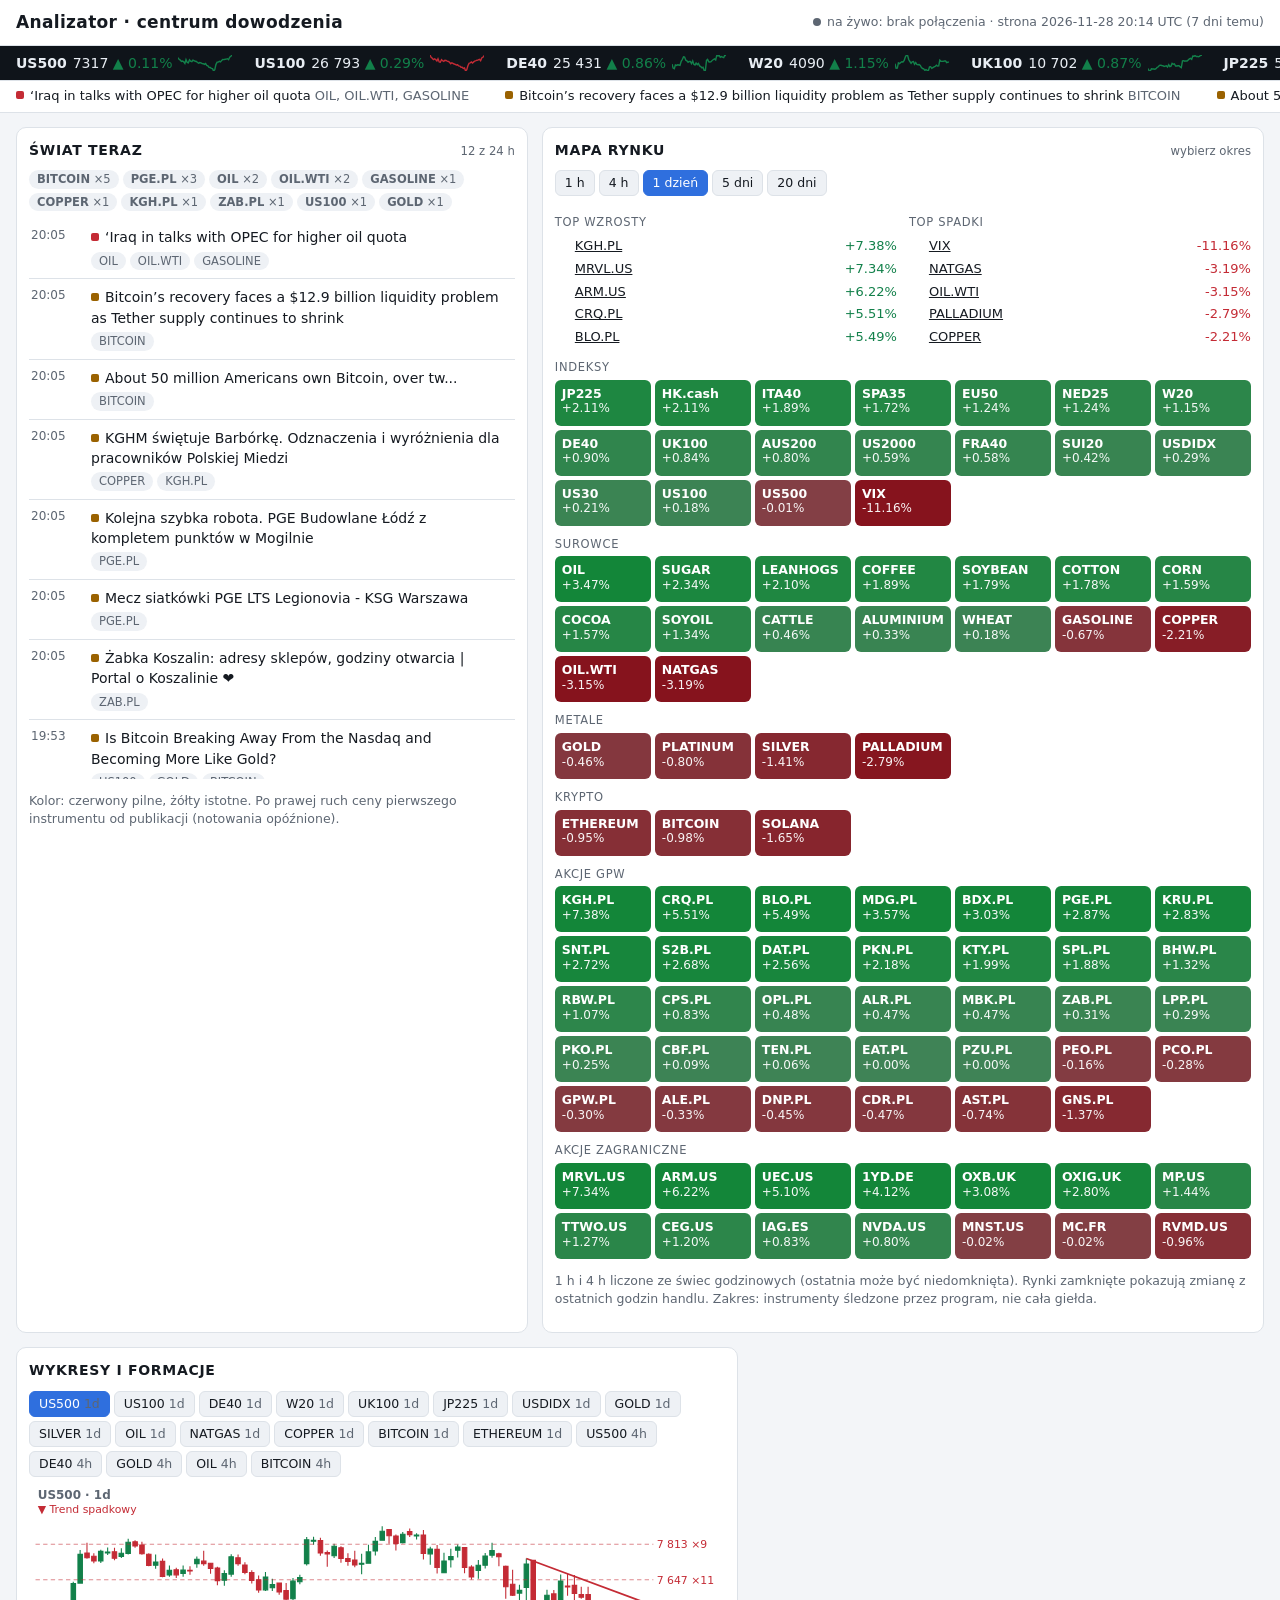
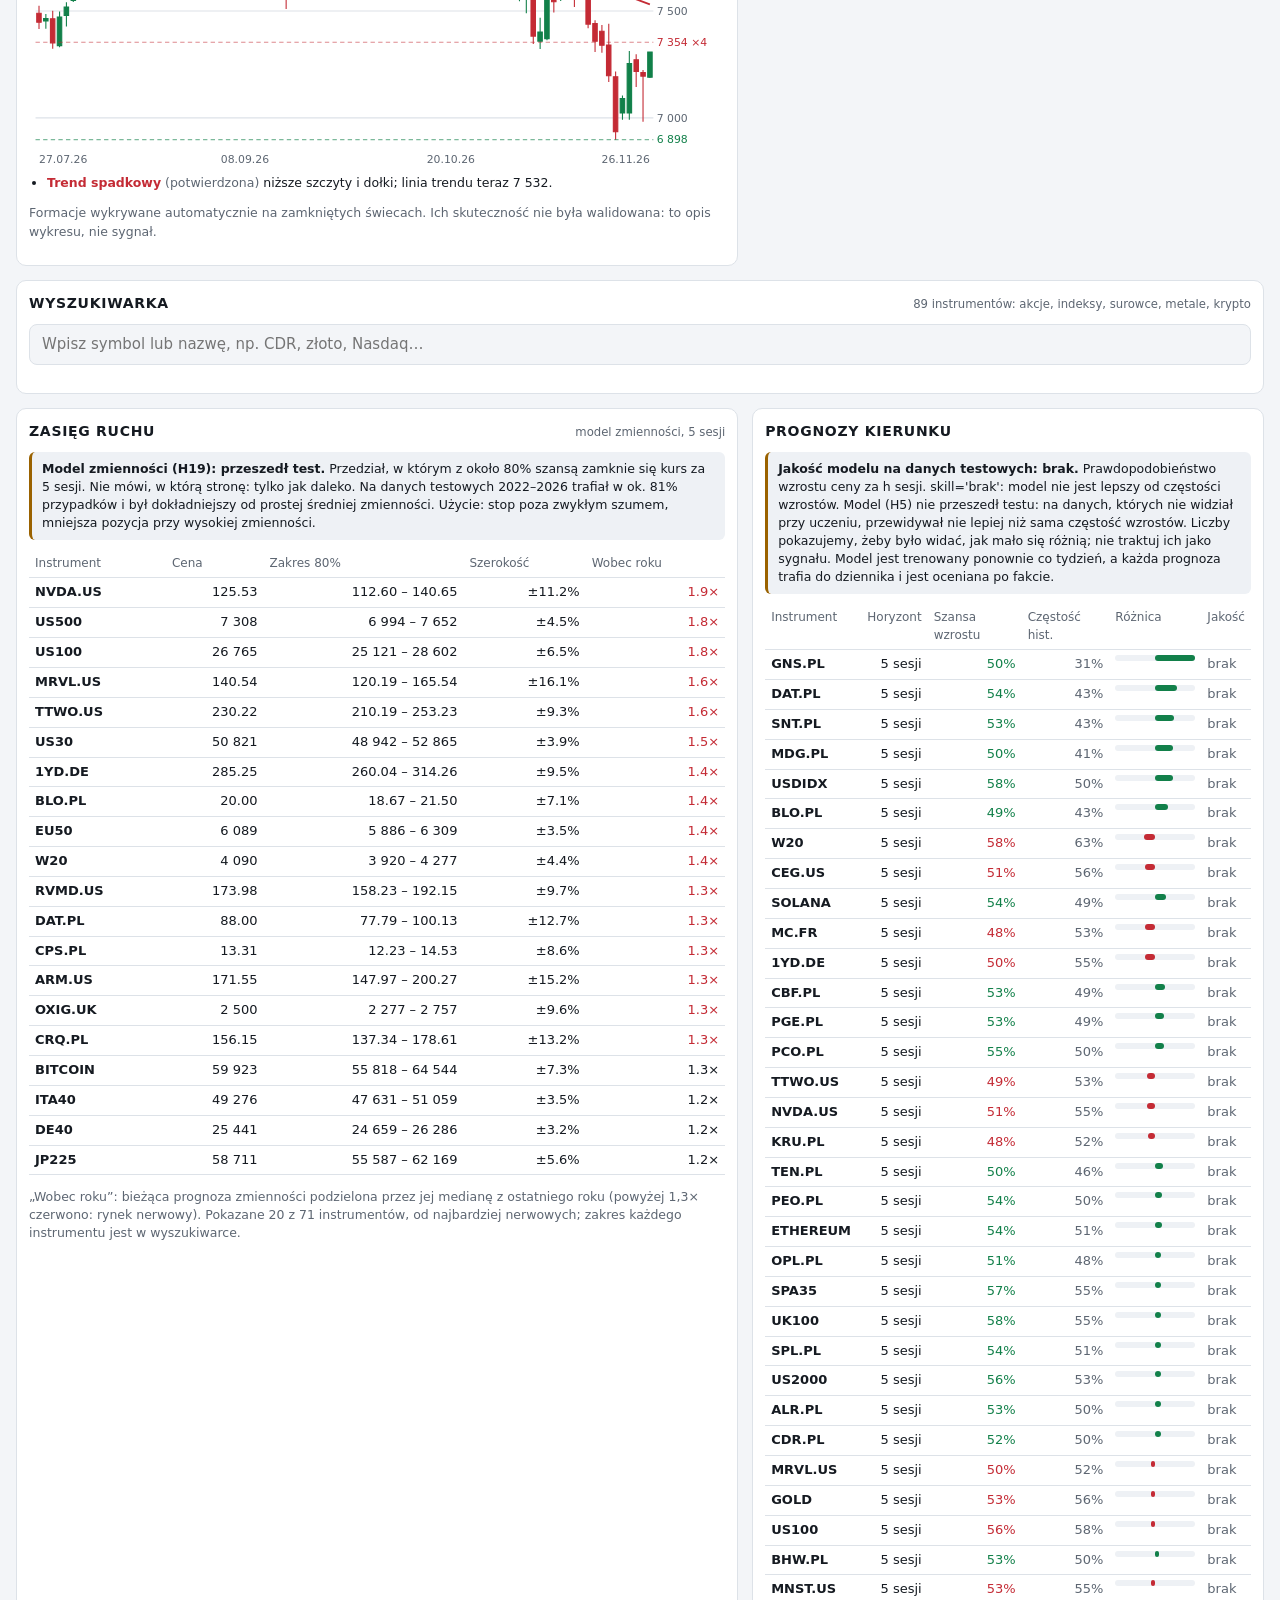
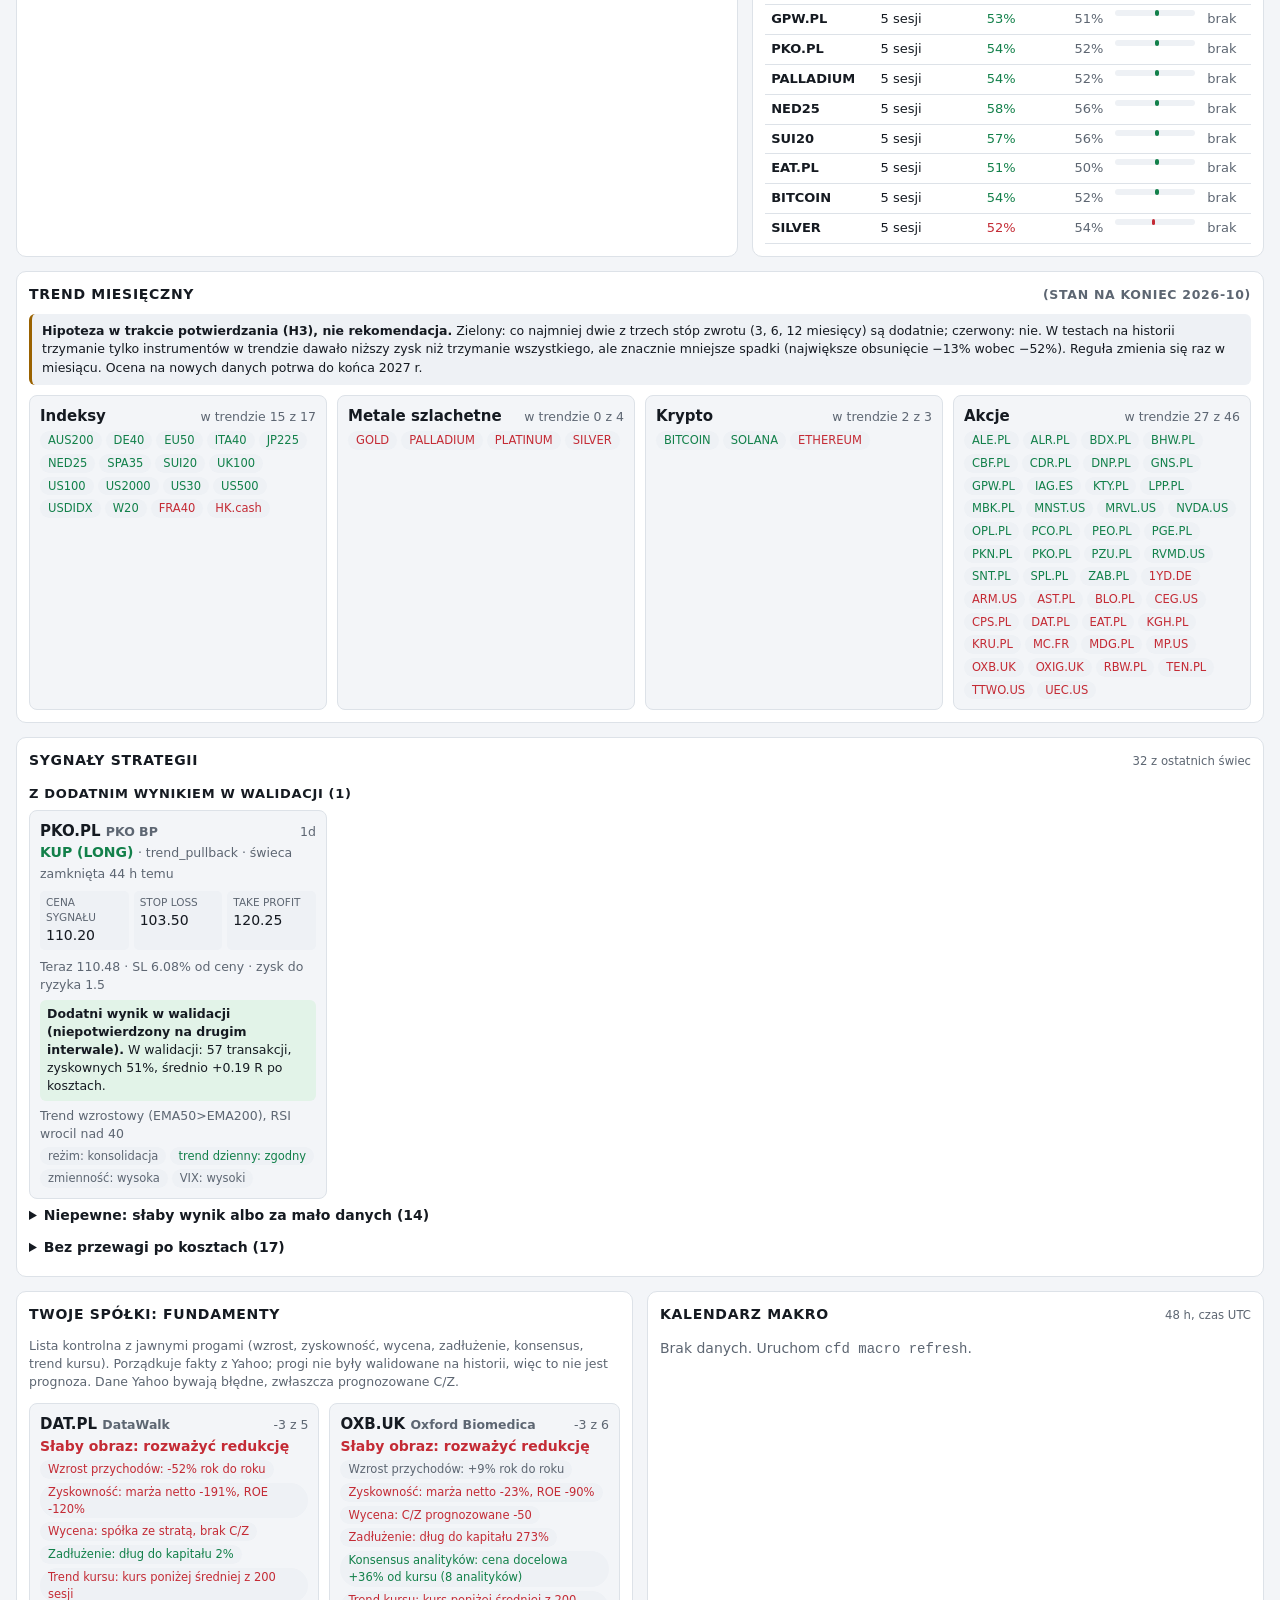
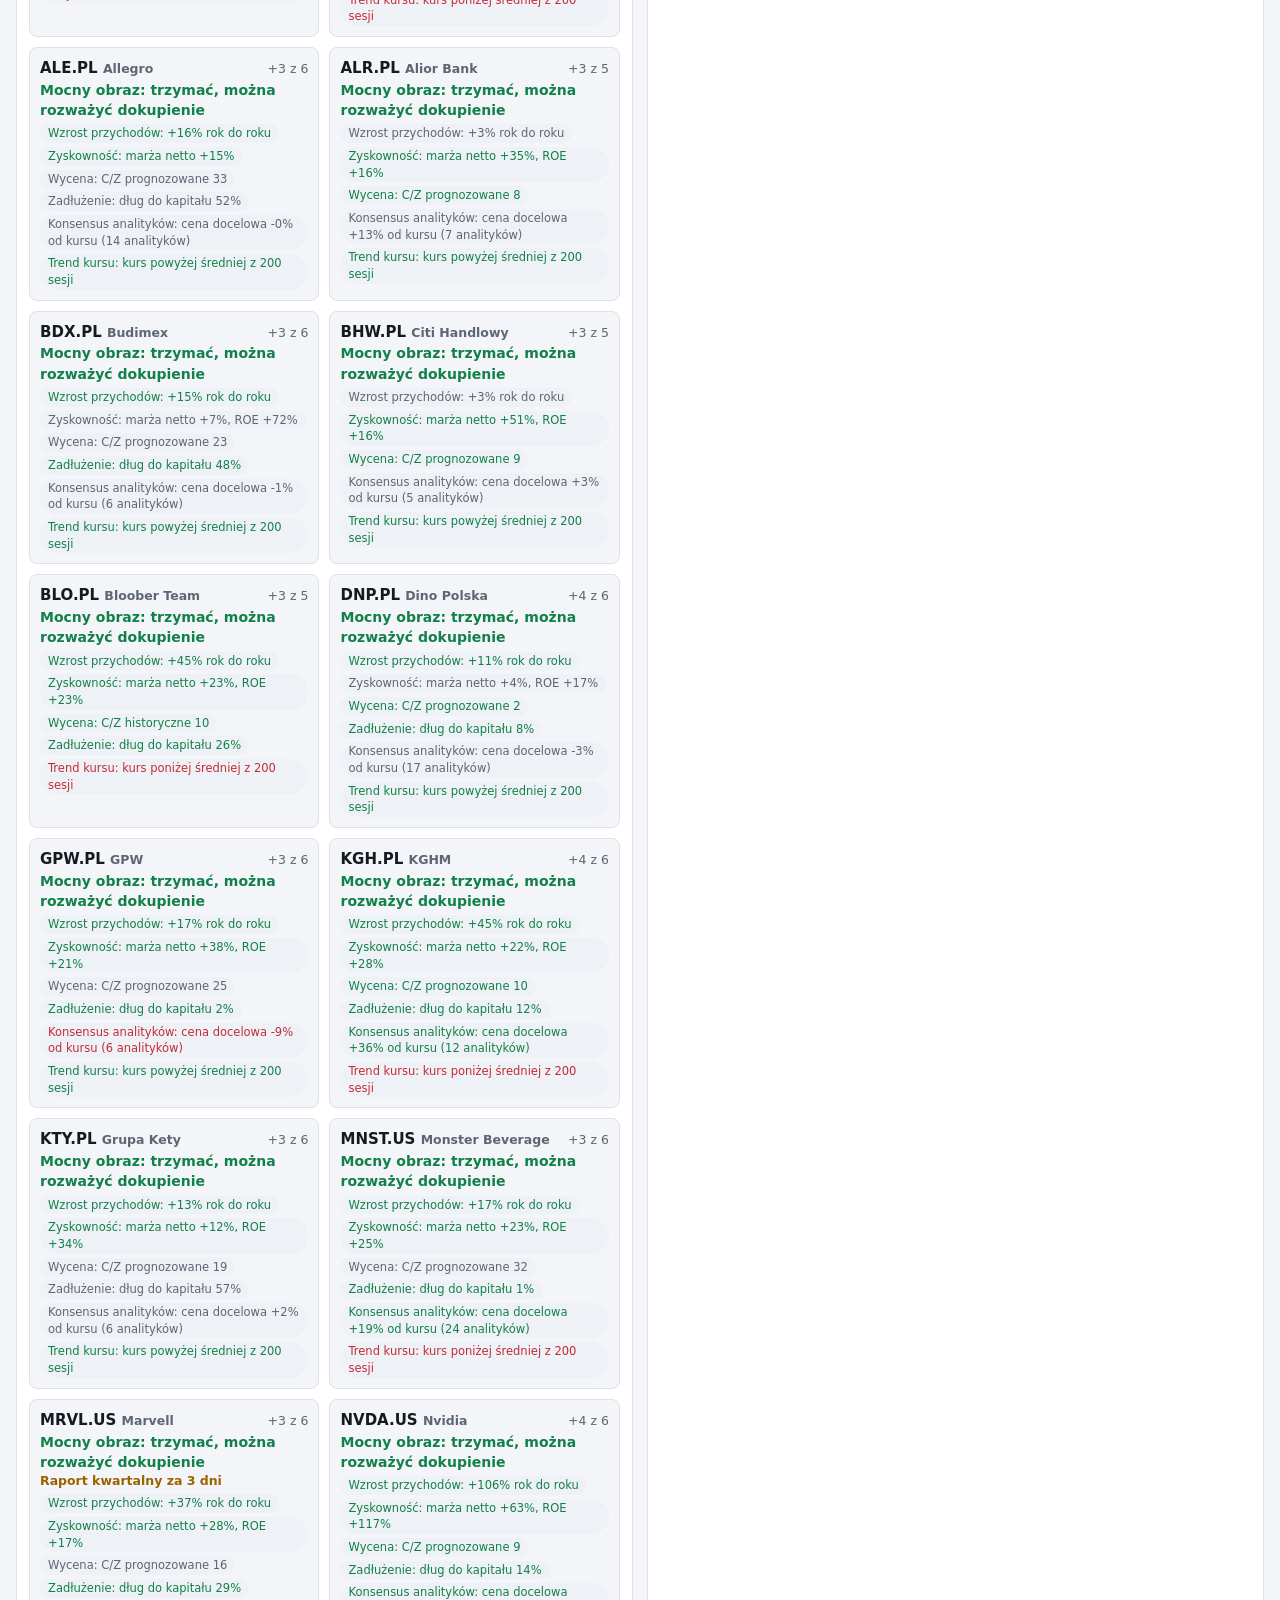
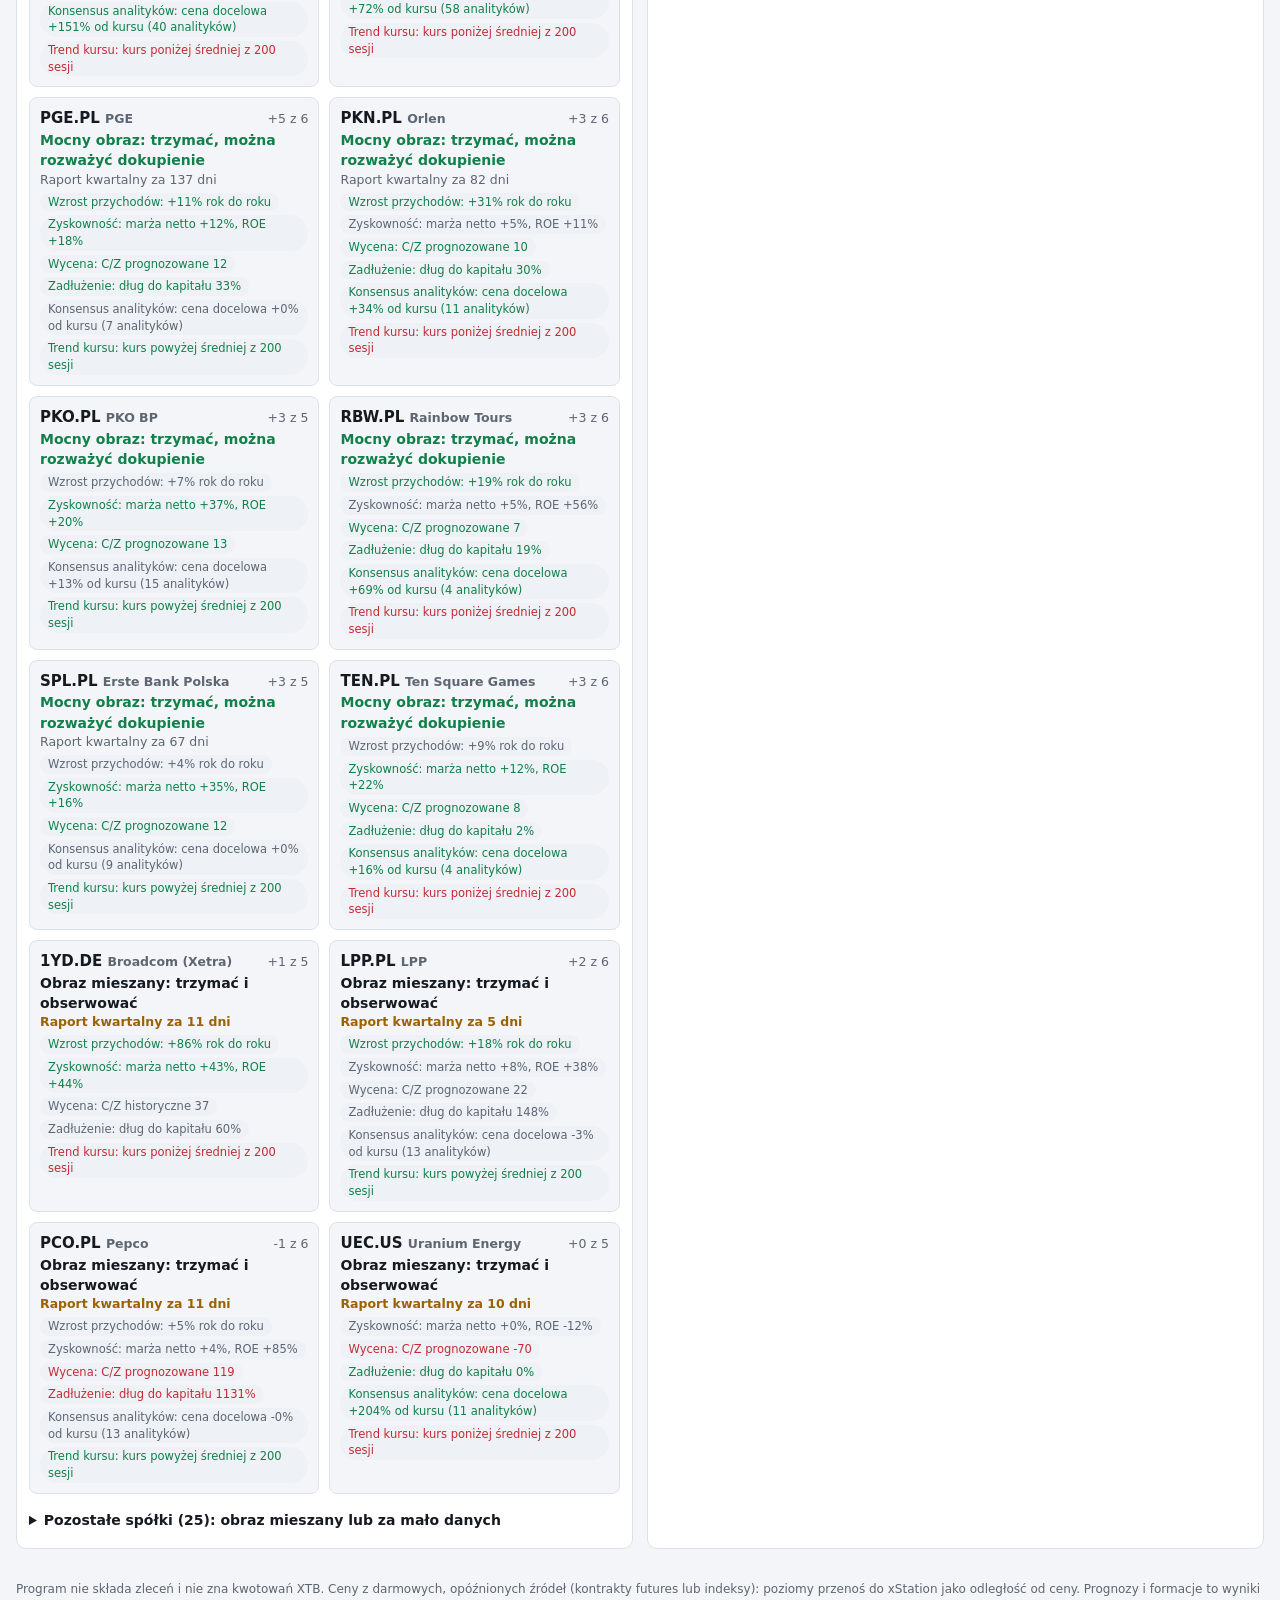
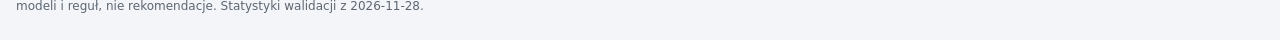
==== commit 3a8ad391: "Dziennik 2026-11-28T20:14Z" ====
--- a/index.html
+++ b/index.html
@@ -62,346 +62,226 @@
 footer{color:var(--mut);font-size:12px;max-width:1500px;margin:0 auto;padding:0 16px 24px}
 </style></head><body>
 <header><h1>Analizator<span class="wide"> · centrum dowodzenia</span></h1><div class="small mut"><span id="dot" class="dot"></span><span id="livestat">na żywo: łączenie…</span>
- · strona 2026-11-21 19:05 UTC<span id="age"></span></div></header>
+ · strona 2026-11-28 20:14 UTC<span id="age"></span></div></header>
 <div class="tape" aria-label="Notowania"><div class="row" id="tape"></div></div>
 <div class="ticker" aria-label="Najnowsze newsy"><div class="row" id="ticker"></div></div>
 <main><div id="offline" class="note" hidden>Brak połączenia: to ostatnia zapisana kopia.</div>
 <div class="layout">
 <section class="panel w5"><h2>Świat teraz <small id="newscount"></small></h2>
-<div id="topics" class="chips" style="margin:0 0 8px"></div><ul class="news" id="news"><li><time>19:02</time><div><span class='imp i2'></span><a href='https://news.google.com/rss/articles/CBMifkFVX3lxTE1BYU9FQnZ4bmhIdG83OWFETmpnQngtbmZZVWxTU2VfTzBiYW9vRFVnOC16Rmd5VmtOLXZzN0lWaXk1ZkdTSnZCQ19EdV9YdlY0a05EZ2ZWbUdId09XNjVjZWhrZUhYU0ZVTTk2QkRpOGRhWU5tSnJoZ3Z3eEs2QQ?oc=5' target='_blank' rel='noopener'>Better Buy: Bitcoin vs. Ethereum</a><div class='chips'><span class=chip>BITCOIN</span><span class=chip>ETHEREUM</span></div></div><span></span></li><li><time>19:02</time><div><span class='imp i2'></span><a href='https://news.google.com/rss/articles/[base64]?oc=5' target='_blank' rel='noopener'>$Bitcoin (BTC.CC)$ would be next minor resistance but aligned with bos on all minor timeframes</a><div class='chips'><span class=chip>BITCOIN</span></div></div><span></span></li><li><time>19:02</time><div><span class='imp i2'></span><a href='https://news.google.com/rss/articles/CBMifkFVX3lxTE1GaXQ4cGNseHAwTk9HdTRsaFdzVElpbGthUmo4Tl8tWG1pVm5vcUZJYWRwNHItX3Y3SUNrNGJFSHo2amtMNWVtVS1nVkg3RlhvZW1vZUE0eGVKQUFUSmZ3aDV1NFFrTm01dmhGN0t2RmFfY0ZaT3JpLUJZVkk3dw?oc=5' target='_blank' rel='noopener'>Bitcoin Limited Edition</a><div class='chips'><span class=chip>BITCOIN</span></div></div><span></span></li><li><time>19:02</time><div><span class='imp i2'></span><a href='https://news.google.com/rss/articles/CBMidEFVX3lxTE5CYWlwaEFQM296NVJNMktCSUlTazB1UERhMFZSU1RGSFpoSjRlc2o5b0JUcl9KMDRsQm9rUG94b1pEUDFOODZhNDNDVTFyaTBmM0ZkTWRUZGtEWGl2Z3M3ZlpldG1FSFRCQzBndHBPQXlwYTNr?oc=5' target='_blank' rel='noopener'>Peter Brandt Points to a 75% Bitcoin Correction Pattern. Will the Crash Deepen?</a><div class='chips'><span class=chip>BITCOIN</span></div></div><span></span></li><li><time>19:02</time><div><span class='imp i2'></span><a href='https://news.google.com/rss/articles/[base64]?oc=5' target='_blank' rel='noopener'>JUST IN: Bitcoin jumps back above $60,000 🚀</a><div class='chips'><span class=chip>BITCOIN</span></div></div><span></span></li><li><time>19:02</time><div><span class='imp i2'></span><a href='https://news.google.com/rss/articles/[base64]?oc=5' target='_blank' rel='noopener'>Bitcoin Price Prediction: Why Benjamin Cowen Sees Risk Below $54,000</a><div class='chips'><span class=chip>BITCOIN</span></div></div><span></span></li><li><time>19:02</time><div><span class='imp i2'></span><a href='https://news.google.com/rss/articles/CBMidkFVX3lxTE5CR25wc2RPcDhTeGlCazYxTW5NR0VSY214MWVSbU9ZT3RoM05uZ0tDWlZDVW1LTUJrcmFMWncyZTFhMmJlUGNteWFvakxrWldaeUQ2cU4yWXZkbmVQUkYxSlFnVDdWQnByd204QjhaYVhCVGFmTnc?oc=5' target='_blank' rel='noopener'>Strategy&#x27;s Bitcoin Holdings Entirely Unpledged; $35.9 Billion Net Reserve Eliminates Liquidation Risk</a><div class='chips'><span class=chip>BITCOIN</span></div></div><span></span></li><li><time>19:02</time><div><span class='imp i2'></span><a href='https://news.google.com/rss/articles/[base64]?oc=5' target='_blank' rel='noopener'>Crypto Fear Reaches Extreme Levels as Bitcoin Plummets to $55K</a><div class='chips'><span class=chip>BITCOIN</span><span class=chip>ETHEREUM</span><span class=chip>SOLANA</span></div></div><span></span></li><li><time>19:02</time><div><span class='imp i2'></span><a href='https://news.google.com/rss/articles/[base64]?oc=5' target='_blank' rel='noopener'>Not Just Bitcoin: Even Gold and Silver Can’t Escape the Market Rout</a><div class='chips'><span class=chip>GOLD</span><span class=chip>SILVER</span><span class=chip>BITCOIN</span></div></div><span></span></li><li><time>19:02</time><div><span class='imp i2'></span><a href='https://news.google.com/rss/articles/[base64]?oc=5' target='_blank' rel='noopener'>Why Does Bitcoin Keep Falling? Is a Bear Trap Coming</a><div class='chips'><span class=chip>BITCOIN</span></div></div><span></span></li><li><time>19:02</time><div><span class='imp i3'></span><a href='https://news.google.com/rss/articles/[base64]?oc=5' target='_blank' rel='noopener'>Strategy Reported $35 Billion in Net Reserves amid Bitcoin’s Plunge</a><div class='chips'><span class=chip>BITCOIN</span></div></div><span></span></li><li><time>19:02</time><div><span class='imp i2'></span><a href='https://news.google.com/rss/articles/[base64]?oc=5' target='_blank' rel='noopener'>Chainflip Protocol Suffered Attack for Nearly $5M via Ethereum Vault and Suspended Operations</a><div class='chips'><span class=chip>ETHEREUM</span></div></div><span></span></li></ul>
+<div id="topics" class="chips" style="margin:0 0 8px"></div><ul class="news" id="news"><li><time>20:05</time><div><span class='imp i3'></span><a href='https://news.google.com/rss/articles/[base64]?oc=5' target='_blank' rel='noopener'>‘Iraq in talks with OPEC for higher oil quota</a><div class='chips'><span class=chip>OIL</span><span class=chip>OIL.WTI</span><span class=chip>GASOLINE</span></div></div><span></span></li><li><time>20:05</time><div><span class='imp i2'></span><a href='https://news.google.com/rss/articles/[base64]?oc=5' target='_blank' rel='noopener'>Bitcoin’s recovery faces a $12.9 billion liquidity problem as Tether supply continues to shrink</a><div class='chips'><span class=chip>BITCOIN</span></div></div><span></span></li><li><time>20:05</time><div><span class='imp i2'></span><a href='https://news.google.com/rss/articles/[base64]?oc=5' target='_blank' rel='noopener'>About 50 million Americans own Bitcoin, over tw...</a><div class='chips'><span class=chip>BITCOIN</span></div></div><span></span></li><li><time>20:05</time><div><span class='imp i2'></span><a href='https://news.google.com/rss/articles/[base64]?oc=5' target='_blank' rel='noopener'>KGHM świętuje Barbórkę. Odznaczenia i wyróżnienia dla pracowników Polskiej Miedzi</a><div class='chips'><span class=chip>COPPER</span><span class=chip>KGH.PL</span></div></div><span></span></li><li><time>20:05</time><div><span class='imp i2'></span><a href='https://news.google.com/rss/articles/[base64]?oc=5' target='_blank' rel='noopener'>Kolejna szybka robota. PGE Budowlane Łódź z kompletem punktów w Mogilnie</a><div class='chips'><span class=chip>PGE.PL</span></div></div><span></span></li><li><time>20:05</time><div><span class='imp i2'></span><a href='https://news.google.com/rss/articles/[base64]?oc=5' target='_blank' rel='noopener'>Mecz siatkówki PGE LTS Legionovia - KSG Warszawa</a><div class='chips'><span class=chip>PGE.PL</span></div></div><span></span></li><li><time>20:05</time><div><span class='imp i2'></span><a href='https://news.google.com/rss/articles/CBMicEFVX3lxTFBPa3FZM2l2MkRnSlFDS0ZuTWgwX0Q2dUVHSFA2VjNoalV3djhPNXBDbVdCdmFvNnJubVZJV0ozUGpsODdCRkdZZjNzQkNIN09reThDTm8wbUZpN3BqbUdNRFBiNVM2UDFpS19pd1pBREY?oc=5' target='_blank' rel='noopener'>Żabka Koszalin: adresy sklepów, godziny otwarcia | Portal o Koszalinie ❤️</a><div class='chips'><span class=chip>ZAB.PL</span></div></div><span></span></li><li><time>19:53</time><div><span class='imp i2'></span><a href='https://news.google.com/rss/articles/[base64]?oc=5' target='_blank' rel='noopener'>Is Bitcoin Breaking Away From the Nasdaq and Becoming More Like Gold?</a><div class='chips'><span class=chip>US100</span><span class=chip>GOLD</span><span class=chip>BITCOIN</span></div></div><span></span></li><li><time>19:49</time><div><span class='imp i2'></span><a href='https://news.google.com/rss/articles/[base64]?oc=5' target='_blank' rel='noopener'>PGE Budowlani Łódź z kolejnym zwycięstwem! Byłe siatkarki mistrza Polski pokonane na wyjeździe</a><div class='chips'><span class=chip>PGE.PL</span></div></div><span></span></li><li><time>19:41</time><div><span class='imp i2'></span><a href='https://news.google.com/rss/articles/[base64]?oc=5' target='_blank' rel='noopener'>If OpenAI &amp; Anthropic Can Break Bitcoin, What Happens to the Global Banking System?</a><div class='chips'><span class=chip>BITCOIN</span><span class=chip>ANT.US</span></div></div><span></span></li><li><time>19:37</time><div><span class='imp i2'></span><a href='https://news.google.com/rss/articles/[base64]?oc=5' target='_blank' rel='noopener'>Kenyan Shilling Weakens Against US Dollar As Global Oil Prices Drop</a><div class='chips'><span class=chip>USDIDX</span><span class=chip>OIL</span><span class=chip>OIL.WTI</span><span class=chip>GASOLINE</span></div></div><span></span></li><li><time>19:37</time><div><span class='imp i2'></span><a href='https://news.google.com/rss/articles/CBMiWEFVX3lxTE93QmRMYVJnc1J5ZVJwZzBSekFBR2pPQ3FQSmZwVlpzNUlOZ0RNR3hNYXljNEZMMEhSVHd5el9jbk9aem1iaWNSRVZXejNVeXQzUUhrcDlKcDg?oc=5' target='_blank' rel='noopener'>Only 500 Days Left Until Bitcoin’s Big Halving, What to Watch</a><div class='chips'><span class=chip>BITCOIN</span></div></div><span></span></li></ul>
 <p class="small mut">Kolor: czerwony pilne, żółty istotne. Po prawej ruch ceny pierwszego instrumentu od publikacji (notowania opóźnione).</p></section>
 <section class="panel w7"><h2>Mapa rynku <small>wybierz okres</small></h2><div class='tabs' id='periods' role='group' aria-label='Okres'><button type='button' data-p='h1' aria-pressed='false'>1 h</button><button type='button' data-p='h4' aria-pressed='false'>4 h</button><button type='button' data-p='d1' aria-pressed='true'>1 dzień</button><button type='button' data-p='d5' aria-pressed='false'>5 dni</button><button type='button' data-p='d20' aria-pressed='false'>20 dni</button></div><div class='movers'><div><div class='cat'>Top wzrosty</div><ol id='gainers'></ol></div><div><div class='cat'>Top spadki</div><ol id='losers'></ol></div></div><div id='heat'></div><p class='small mut'>1 h i 4 h liczone ze świec godzinowych (ostatnia może być niedomknięta). Rynki zamknięte pokazują zmianę z ostatnich godzin handlu. Zakres: instrumenty śledzone przez program, nie cała giełda.</p></section>
-<section class="panel w7"><h2>Wykresy i formacje</h2><div class='tabs' role='group'><button type='button' data-k='c0' aria-pressed='true'>US500 <span class='mut'>1d</span></button><button type='button' data-k='c1' aria-pressed='false'>US100 <span class='mut'>1d</span></button><button type='button' data-k='c2' aria-pressed='false'>DE40 <span class='mut'>1d</span></button><button type='button' data-k='c3' aria-pressed='false'>W20 <span class='mut'>1d</span></button><button type='button' data-k='c4' aria-pressed='false'>UK100 <span class='mut'>1d</span></button><button type='button' data-k='c5' aria-pressed='false'>JP225 <span class='mut'>1d</span></button><button type='button' data-k='c6' aria-pressed='false'>USDIDX <span class='mut'>1d</span></button><button type='button' data-k='c7' aria-pressed='false'>GOLD <span class='mut'>1d</span></button><button type='button' data-k='c8' aria-pressed='false'>SILVER <span class='mut'>1d</span></button><button type='button' data-k='c9' aria-pressed='false'>OIL <span class='mut'>1d</span></button><button type='button' data-k='c10' aria-pressed='false'>NATGAS <span class='mut'>1d</span></button><button type='button' data-k='c11' aria-pressed='false'>COPPER <span class='mut'>1d</span></button><button type='button' data-k='c12' aria-pressed='false'>BITCOIN <span class='mut'>1d</span></button><button type='button' data-k='c13' aria-pressed='false'>ETHEREUM <span class='mut'>1d</span></button><button type='button' data-k='c14' aria-pressed='false'>US500 <span class='mut'>4h</span></button><button type='button' data-k='c15' aria-pressed='false'>DE40 <span class='mut'>4h</span></button><button type='button' data-k='c16' aria-pressed='false'>GOLD <span class='mut'>4h</span></button><button type='button' data-k='c17' aria-pressed='false'>OIL <span class='mut'>4h</span></button><button type='button' data-k='c18' aria-pressed='false'>BITCOIN <span class='mut'>4h</span></button></div><div class='chart' data-k='c0' ><svg xmlns="http://www.w3.org/2000/svg" viewBox="0 0 640 260" width="100%" preserveAspectRatio="xMidYMid meet" role="img" aria-label="US500 · 1d" class="cs-chart"><style>.cs-u{fill:var(--up,#16a34a);stroke:var(--up,#16a34a)}.cs-d{fill:var(--down,#dc2626);stroke:var(--down,#dc2626)}.cs-g{stroke:var(--line,#8884);stroke-width:1}.cs-t{fill:var(--mut,#888);font:10px system-ui,sans-serif}.cs-h{fill:var(--mut,#888);font:600 11px system-ui,sans-serif}.cs-lv{stroke-width:1;stroke-dasharray:4 3;opacity:.55}.cs-ld{stroke:var(--down,#dc2626)}.cs-lu{stroke:var(--up,#16a34a)}.cs-p{fill:none;stroke-width:1.6}.cs-p0{stroke:var(--accent,#4f8cff)}.cs-p1{stroke:var(--up,#16a34a)}.cs-p-1{stroke:var(--down,#dc2626)}.cs-f0{fill:var(--accent,#4f8cff)}.cs-f1{fill:var(--up,#16a34a)}.cs-f-1{fill:var(--down,#dc2626)}.cs-sz{stroke-dasharray:6 3}</style><text class="cs-h" x="8" y="13">US500 · 1d</text><line class="cs-g" x1="6" x2="574" y1="225.5" y2="225.5"/><text class="cs-t" x="577" y="229">7 200</text><line class="cs-g" x1="6" x2="574" y1="171.7" y2="171.7"/><text class="cs-t" x="577" y="175.2">7 400</text><line class="cs-g" x1="6" x2="574" y1="117.9" y2="117.9"/><line class="cs-g" x1="6" x2="574" y1="64.1" y2="64.1"/><text class="cs-t" x="9.2" y="256" text-anchor="start">17.07.26</text><text class="cs-t" x="198.5" y="256" text-anchor="middle">28.08.26</text><text class="cs-t" x="387.8" y="256" text-anchor="middle">12.10.26</text><text class="cs-t" x="570.8" y="256" text-anchor="end">19.11.26</text><g class="cs-candles" data-n="90" stroke-width="1"><path class="cs-u" d="M21.8 130.3V152M19.7 132.5h4.1v16.6h-4.1zM53.3 148.6V167.1M51.3 154.1h4.1v3.3h-4.1zM66 145.3V190.2M63.9 152.2h4.1v36.2h-4.1zM72.3 133.7V164.3M70.2 139.6h4.1v10.7h-4.1zM78.6 107.7V133.3M76.5 110.3h4.1v21h-4.1zM84.9 67.8V110.1M82.8 73.4h4.1v36.2h-4.1zM103.8 67.6V84.1M101.8 69.5h4.1v12h-4.1zM110.1 64.6V74M108.1 70.3h4.1v0.8h-4.1zM122.8 65.7V77.9M120.7 72h4.1v3.9h-4.1zM129.1 53.7V73.7M127 58h4.1v14.1h-4.1zM154.3 73.6V91.4M152.3 83.2h4.1v4h-4.1zM166.9 87.2V101.4M164.9 93.3h4.1v6h-4.1zM179.6 87.2V101.7M177.5 93.1h4.1v4.3h-4.1zM192.2 76V90.2M190.1 79.5h4.1v5.5h-4.1zM217.4 93.3V112.9M215.4 97.3h4.1v8.5h-4.1zM223.7 73.1V101.4M221.7 76.3h4.1v21.9h-4.1zM255.3 95.4V119.4M253.2 101.9h4.1v16.1h-4.1zM261.6 103.9V119.6M259.5 111.2h4.1v4.2h-4.1zM280.5 103.2V130.9M278.5 107.1h4.1v22.2h-4.1zM286.8 99V111.1M284.8 102.5h4.1v5.5h-4.1zM293.2 51.4V87.3M291.1 55.1h4.1v30h-4.1zM299.5 51V61.3M297.4 55.5h4.1v0.8h-4.1zM318.4 60.1V77.9M316.3 63.1h4.1v12h-4.1zM343.6 72.8V98.3M341.6 84.5h4.1v1.2h-4.1zM350 61.3V84.7M347.9 70.2h4.1v14.3h-4.1zM356.3 51.3V74.8M354.2 57h4.1v12h-4.1zM362.6 37.9V56.3M360.5 44.2h4.1v11.4h-4.1zM381.5 45.1V59.5M379.5 48h4.1v10.6h-4.1zM394.1 46.9V54.8M392.1 49.1h4.1v0.8h-4.1zM406.8 63.6V86.3M404.7 66.5h4.1v6.1h-4.1zM419.4 71.3V97.2M417.3 81.7h4.1v14.8h-4.1zM425.7 66.4V89.8M423.6 76.1h4.1v3.9h-4.1zM432 60.8V77.3M429.9 64h4.1v4.1h-4.1zM450.9 80.4V104M448.9 87.1h4.1v6.6h-4.1zM457.2 71.4V91M455.2 75.3h4.1v11.6h-4.1zM463.6 58.8V77.5M461.5 68.6h4.1v5.8h-4.1zM488.8 111.5V132.4M486.7 118.8h4.1v3.4h-4.1zM495.1 78.5V147.5M493.1 85.5h4.1v29.7h-4.1zM507.7 153.1V192.6M505.7 171.1h4.1v11.6h-4.1zM514 117.7V181.4M512 124.8h4.1v54.7h-4.1zM526.7 98.6V132M524.6 107h4.1v23.2h-4.1z"/><path class="cs-d" d="M9.2 124.6V152M7.1 125.2h4.1v20.2h-4.1zM15.5 130.8V151M13.4 148.8h4.1v0.8h-4.1zM28.1 127.7V143.7M26 132.7h4.1v1.3h-4.1zM34.4 131.5V168.5M32.3 136.6h4.1v22.9h-4.1zM40.7 145.7V163.2M38.7 158.1h4.1v0.8h-4.1zM47 138.1V167.3M45 147.5h4.1v11.2h-4.1zM59.6 144.5V192.1M57.6 154.5h4.1v30.3h-4.1zM91.2 58.6V78.7M89.1 71.6h4.1v6.1h-4.1zM97.5 71.9V84.5M95.5 75.7h4.1v5.9h-4.1zM116.4 65.2V80.8M114.4 69.9h4.1v8.3h-4.1zM135.4 55.5V65M133.3 57.4h4.1v5.4h-4.1zM141.7 57.5V73.9M139.6 61.6h4.1v10.9h-4.1zM148 72V88.2M145.9 73.2h4.1v14h-4.1zM160.6 78.5V102.3M158.6 82.1h4.1v19h-4.1zM173.2 90.1V103.1M171.2 92.7h4.1v6.4h-4.1zM185.9 88.2V98.8M183.8 93.3h4.1v0.8h-4.1zM198.5 68.8V87.8M196.4 81.9h4.1v3.2h-4.1zM204.8 84.5V97.8M202.7 84.7h4.1v6.6h-4.1zM211.1 88.8V112.1M209.1 90.6h4.1v15.7h-4.1zM230 73.6V87.8M228 77.6h4.1v7.5h-4.1zM236.4 83.3V98.4M234.3 86.8h4.1v9.4h-4.1zM242.7 93.3V110.1M240.6 96.1h4.1v10h-4.1zM249 100.1V121.8M246.9 105.4h4.1v12.9h-4.1zM267.9 108.9V124.1M265.9 109.5h4.1v11.2h-4.1zM274.2 109.3V142.3M272.2 118.8h4.1v10.8h-4.1zM305.8 52.4V75.2M303.7 56h4.1v15.5h-4.1zM312.1 68.5V89M310 70.9h4.1v2.1h-4.1zM324.7 63.3V84M322.7 65.2h4.1v13.2h-4.1zM331 71.9V87.7M329 78.5h4.1v3.9h-4.1zM337.3 68.9V89.5M335.3 80.5h4.1v6.3h-4.1zM368.9 41.3V59.8M366.8 42.2h4.1v7.7h-4.1zM375.2 48.4V68.7M373.1 50.4h4.1v9.3h-4.1zM387.8 40.7V51.6M385.8 44.4h4.1v4h-4.1zM400.4 42.6V79.9M398.4 48.9h4.1v23.1h-4.1zM413.1 61.5V97.4M411 67.1h4.1v22.7h-4.1zM438.3 64.4V97.2M436.3 64.9h4.1v24.9h-4.1zM444.6 87.1V104.8M442.6 89.3h4.1v12.5h-4.1zM469.9 71.1V88.4M467.8 72.8h4.1v3.6h-4.1zM476.2 87.5V129.1M474.1 88.5h4.1v25.6h-4.1zM482.5 92.7V125.7M480.4 110.9h4.1v13.9h-4.1zM501.4 80.6V186.2M499.4 81h4.1v95.3h-4.1zM520.4 118.2V146.7M518.3 123.1h4.1v9.8h-4.1zM533 97.8V125.4M530.9 113.4h4.1v0.8h-4.1zM539.3 99.2V139.6M537.2 112.4h4.1v10h-4.1zM545.6 114V129.2M543.5 124h4.1v3.4h-4.1zM551.9 114V166.2M549.9 124h4.1v37.2h-4.1zM558.2 156.4V196.4M556.2 160.3h4.1v22.4h-4.1zM564.5 162.3V197.2M562.5 170.1h4.1v17.6h-4.1zM570.8 160.8V234.1M568.8 187.7h4.1v38.5h-4.1z"/></g><line class="cs-lv cs-ld" x1="6" x2="574" y1="108.3" y2="108.3"/><text class="cs-t cs-f-1" x="577" y="111.8"><title>opór</title>7 636 ×11</text><line class="cs-lv cs-ld" x1="6" x2="574" y1="65.8" y2="65.8"/><text class="cs-t cs-f-1" x="577" y="69.3"><title>opór</title>7 794 ×9</text><line class="cs-lv cs-ld" x1="6" x2="574" y1="154" y2="154"/><text class="cs-t cs-f-1" x="577" y="157.5"><title>opór</title>7 466 ×4</text><line class="cs-lv cs-ld" x1="6" x2="574" y1="189.3" y2="189.3"/><text class="cs-t cs-f-1" x="577" y="192.8"><title>opór</title>7 334 ×3</text><line class="cs-p cs-p-1" x1="495.1" y1="78.5" x2="570.8" y2="117"/><text class="cs-t cs-f-1" x="8" y="26">▼ Trend spadkowy</text></svg><ul class='pat'><li><b class='down'>Trend spadkowy</b> <span class='mut'>(potwierdzona)</span> niższe szczyty i dołki; linia trendu teraz 7 603.</li></ul></div><div class='chart' data-k='c1' hidden><svg xmlns="http://www.w3.org/2000/svg" viewBox="0 0 640 260" width="100%" preserveAspectRatio="xMidYMid meet" role="img" aria-label="US100 · 1d" class="cs-chart"><style>.cs-u{fill:var(--up,#16a34a);stroke:var(--up,#16a34a)}.cs-d{fill:var(--down,#dc2626);stroke:var(--down,#dc2626)}.cs-g{stroke:var(--line,#8884);stroke-width:1}.cs-t{fill:var(--mut,#888);font:10px system-ui,sans-serif}.cs-h{fill:var(--mut,#888);font:600 11px system-ui,sans-serif}.cs-lv{stroke-width:1;stroke-dasharray:4 3;opacity:.55}.cs-ld{stroke:var(--down,#dc2626)}.cs-lu{stroke:var(--up,#16a34a)}.cs-p{fill:none;stroke-width:1.6}.cs-p0{stroke:var(--accent,#4f8cff)}.cs-p1{stroke:var(--up,#16a34a)}.cs-p-1{stroke:var(--down,#dc2626)}.cs-f0{fill:var(--accent,#4f8cff)}.cs-f1{fill:var(--up,#16a34a)}.cs-f-1{fill:var(--down,#dc2626)}.cs-sz{stroke-dasharray:6 3}</style><text class="cs-h" x="8" y="13">US100 · 1d</text><line class="cs-g" x1="6" x2="574" y1="173.1" y2="173.1"/><text class="cs-t" x="577" y="176.6">28 000</text><line class="cs-g" x1="6" x2="574" y1="98.3" y2="98.3"/><text class="cs-t" x="9.2" y="256" text-anchor="start">17.07.26</text><text class="cs-t" x="198.5" y="256" text-anchor="middle">28.08.26</text><text class="cs-t" x="387.8" y="256" text-anchor="middle">12.10.26</text><text class="cs-t" x="570.8" y="256" text-anchor="end">19.11.26</text><g class="cs-candles" data-n="90" stroke-width="1"><path class="cs-u" d="M15.5 128.5V146.5M13.4 144h4.1v1.2h-4.1zM21.8 122V146.9M19.7 123.9h4.1v20.1h-4.1zM66 157.6V202.9M63.9 164.2h4.1v38.7h-4.1zM72.3 145.9V170.1M70.2 158h4.1v3.3h-4.1zM78.6 137V161.4M76.5 139.7h4.1v12.2h-4.1zM84.9 99.9V142M82.8 103.4h4.1v34.9h-4.1zM103.8 103.2V118.7M101.8 104.5h4.1v12h-4.1zM122.8 98.2V112.3M120.7 103.8h4.1v7.3h-4.1zM129.1 88.1V106.5M127 91.2h4.1v13.6h-4.1zM166.9 115.5V127.5M164.9 121.2h4.1v2.3h-4.1zM179.6 119.8V135M177.5 125.3h4.1v5.1h-4.1zM185.9 119.3V132.1M183.8 124.9h4.1v0.8h-4.1zM192.2 109.2V120.7M190.1 109.7h4.1v7.3h-4.1zM217.4 127.7V138.4M215.4 128.7h4.1v1.9h-4.1zM223.7 113.8V132.9M221.7 116.1h4.1v13h-4.1zM230 109.3V118.2M228 114.5h4.1v2.3h-4.1zM236.4 107.1V119.8M234.3 115.5h4.1v0.8h-4.1zM255.3 117V134.2M253.2 121.2h4.1v9.2h-4.1zM261.6 124.4V142.6M259.5 130h4.1v5.8h-4.1zM280.5 117.1V137.3M278.5 119h4.1v17.9h-4.1zM286.8 110.8V122.5M284.8 112.7h4.1v6.5h-4.1zM293.2 66V101.9M291.1 69h4.1v31.7h-4.1zM299.5 58.5V73.2M297.4 59.8h4.1v9.3h-4.1zM318.4 60.9V72.9M316.3 65h4.1v6.1h-4.1zM331 71.2V84.4M329 75.4h4.1v2h-4.1zM337.3 64.4V79.1M335.3 72.2h4.1v1.6h-4.1zM343.6 55.2V78.5M341.6 69.9h4.1v2h-4.1zM350 50.3V69.9M347.9 58.6h4.1v10.9h-4.1zM356.3 47V62.5M354.2 49h4.1v9.7h-4.1zM362.6 37.9V49.3M360.5 42.8h4.1v5.1h-4.1zM381.5 50.9V62.7M379.5 56.8h4.1v3.3h-4.1zM419.4 98.9V127.2M417.3 108.7h4.1v18.5h-4.1zM432 94.1V108.5M429.9 98h4.1v3.1h-4.1zM444.6 123.5V136.2M442.6 131.3h4.1v0.8h-4.1zM450.9 114.3V134.8M448.9 119.3h4.1v6.3h-4.1zM457.2 102.7V124.9M455.2 105.3h4.1v12.4h-4.1zM463.6 91.6V110.5M461.5 99.1h4.1v6.2h-4.1zM488.8 156.3V171.6M486.7 161.6h4.1v3.9h-4.1zM495.1 136.8V187.4M493.1 151.9h4.1v5.9h-4.1zM507.7 194.6V234.1M505.7 207.3h4.1v16.6h-4.1zM514 168.2V219.8M512 172.5h4.1v42.5h-4.1zM526.7 147V178.8M524.6 155.4h4.1v21.5h-4.1zM533 148.7V172.6M530.9 158.7h4.1v2.9h-4.1z"/><path class="cs-d" d="M9.2 127.5V157.8M7.1 128.5h4.1v15.6h-4.1zM28.1 122.9V137.5M26 124.1h4.1v4.8h-4.1zM34.4 125.1V156.9M32.3 131.9h4.1v17.9h-4.1zM40.7 145.6V165.1M38.7 146.9h4.1v15.6h-4.1zM47 144.5V175.4M45 154.4h4.1v11.6h-4.1zM53.3 164.5V187.9M51.3 165.2h4.1v10.8h-4.1zM59.6 166.4V202.9M57.6 174.5h4.1v23.2h-4.1zM91.2 95.5V115.8M89.1 106.6h4.1v6.1h-4.1zM97.5 110V126.7M95.5 114.4h4.1v3h-4.1zM110.1 98.9V108.8M108.1 103.9h4.1v4.3h-4.1zM116.4 102.5V115.7M114.4 107.1h4.1v5.2h-4.1zM135.4 87.7V97.2M133.3 90.4h4.1v2.6h-4.1zM141.7 85.5V96.3M139.6 91.9h4.1v2.8h-4.1zM148 93.8V116.5M145.9 95.4h4.1v18.4h-4.1zM154.3 107.4V121.6M152.3 114.5h4.1v2h-4.1zM160.6 109.9V128.1M158.6 114.7h4.1v9.8h-4.1zM173.2 117.7V137.7M171.2 121h4.1v10.7h-4.1zM198.5 105.3V119.4M196.4 111.9h4.1v5.4h-4.1zM204.8 115.3V125.5M202.7 115.5h4.1v1h-4.1zM211.1 114.3V135.6M209.1 116.3h4.1v14.7h-4.1zM242.7 112V123.2M240.6 116h4.1v2.9h-4.1zM249 116.7V134.1M246.9 118.5h4.1v12.1h-4.1zM267.9 128.2V138.7M265.9 128.2h4.1v9.2h-4.1zM274.2 126.3V144.5M272.2 136.5h4.1v0.8h-4.1zM305.8 57.4V74.3M303.7 60.6h4.1v9.1h-4.1zM312.1 67.4V84.5M310 69.1h4.1v0.8h-4.1zM324.7 63.9V85M322.7 65.8h4.1v11.4h-4.1zM368.9 41.4V55.6M366.8 41.8h4.1v4h-4.1zM375.2 43.5V68.7M373.1 45.8h4.1v16.2h-4.1zM387.8 50.1V66.7M385.8 55.5h4.1v9.2h-4.1zM394.1 64.4V76.2M392.1 65.5h4.1v3.2h-4.1zM400.4 65V95.4M398.4 68.7h4.1v22.8h-4.1zM406.8 90.9V112.4M404.7 92.5h4.1v0.8h-4.1zM413.1 89.9V125.6M411 95h4.1v26.1h-4.1zM425.7 101.9V121M423.6 107.8h4.1v2.6h-4.1zM438.3 98.5V134.4M436.3 98.9h4.1v31.5h-4.1zM469.9 106V131.5M467.8 106h4.1v8.7h-4.1zM476.2 129V164.4M474.1 129h4.1v24.2h-4.1zM482.5 139.7V169.3M480.4 151.1h4.1v17.2h-4.1zM501.4 148.1V226.5M499.4 148.3h4.1v71.5h-4.1zM520.4 169V191.2M518.3 170.7h4.1v8.6h-4.1zM539.3 150.3V184.5M537.2 158.1h4.1v13.6h-4.1zM545.6 162.6V179.2M543.5 170.7h4.1v6.5h-4.1zM551.9 162.6V201.7M549.9 170.7h4.1v29.1h-4.1zM558.2 191.8V223.2M556.2 198.7h4.1v8.9h-4.1zM564.5 187.7V213.4M562.5 196.2h4.1v7.3h-4.1zM570.8 179.1V231.5M568.8 204h4.1v21.5h-4.1z"/></g><line class="cs-lv cs-ld" x1="6" x2="574" y1="145.6" y2="145.6"/><text class="cs-t cs-f-1" x="577" y="149.1"><title>opór</title>28 733 ×8</text><line class="cs-lv cs-ld" x1="6" x2="574" y1="95.1" y2="95.1"/><text class="cs-t cs-f-1" x="577" y="98.6"><title>opór</title>30 087 ×7</text><line class="cs-lv cs-ld" x1="6" x2="574" y1="65.1" y2="65.1"/><text class="cs-t cs-f-1" x="577" y="68.6"><title>opór</title>30 888 ×3</text><line class="cs-lv cs-lu" x1="6" x2="574" y1="234.1" y2="234.1"/><text class="cs-t cs-f1" x="577" y="237.6"><title>wsparcie</title>26 366</text><line class="cs-p cs-p-1" x1="463.6" y1="91.6" x2="570.8" y2="185.8"/><text class="cs-t cs-f-1" x="8" y="26">▼ Trend spadkowy</text></svg><ul class='pat'><li><b class='down'>Trend spadkowy</b> <span class='mut'>(potwierdzona)</span> niższe szczyty i dołki; linia trendu teraz 27 660.</li></ul></div><div class='chart' data-k='c2' hidden><svg xmlns="http://www.w3.org/2000/svg" viewBox="0 0 640 260" width="100%" preserveAspectRatio="xMidYMid meet" role="img" aria-label="DE40 · 1d" class="cs-chart"><style>.cs-u{fill:var(--up,#16a34a);stroke:var(--up,#16a34a)}.cs-d{fill:var(--down,#dc2626);stroke:var(--down,#dc2626)}.cs-g{stroke:var(--line,#8884);stroke-width:1}.cs-t{fill:var(--mut,#888);font:10px system-ui,sans-serif}.cs-h{fill:var(--mut,#888);font:600 11px system-ui,sans-serif}.cs-lv{stroke-width:1;stroke-dasharray:4 3;opacity:.55}.cs-ld{stroke:var(--down,#dc2626)}.cs-lu{stroke:var(--up,#16a34a)}.cs-p{fill:none;stroke-width:1.6}.cs-p0{stroke:var(--accent,#4f8cff)}.cs-p1{stroke:var(--up,#16a34a)}.cs-p-1{stroke:var(--down,#dc2626)}.cs-f0{fill:var(--accent,#4f8cff)}.cs-f1{fill:var(--up,#16a34a)}.cs-f-1{fill:var(--down,#dc2626)}.cs-sz{stroke-dasharray:6 3}</style><text class="cs-h" x="8" y="13">DE40 · 1d</text><line class="cs-g" x1="6" x2="574" y1="205" y2="205"/><text class="cs-t" x="577" y="208.5">25 000</text><line class="cs-g" x1="6" x2="574" y1="121.5" y2="121.5"/><text class="cs-t" x="577" y="125">26 000</text><line class="cs-g" x1="6" x2="574" y1="38" y2="38"/><text class="cs-t" x="577" y="41.5">27 000</text><text class="cs-t" x="9.2" y="256" text-anchor="start">17.07.26</text><text class="cs-t" x="198.5" y="256" text-anchor="middle">28.08.26</text><text class="cs-t" x="387.8" y="256" text-anchor="middle">09.10.26</text><text class="cs-t" x="570.8" y="256" text-anchor="end">19.11.26</text><g class="cs-candles" data-n="90" stroke-width="1"><path class="cs-u" d="M9.2 217.5V234.1M7.1 219.1h4.1v6.3h-4.1zM15.5 207.2V225.8M13.4 217.8h4.1v6.5h-4.1zM21.8 204.1V220.3M19.7 204.1h4.1v7.5h-4.1zM28.1 182.4V206.3M26 192h4.1v12.9h-4.1zM40.7 196.7V219.9M38.7 196.8h4.1v22.4h-4.1zM66 150.6V179.7M63.9 153.9h4.1v10.4h-4.1zM78.6 113.4V133.6M76.5 121.4h4.1v12.2h-4.1zM84.9 99.3V114.6M82.8 104.6h4.1v1.1h-4.1zM97.5 102.4V114.7M95.5 109.8h4.1v2h-4.1zM103.8 84.3V102.8M101.8 94.8h4.1v7h-4.1zM116.4 79.4V101M114.4 88.8h4.1v1.1h-4.1zM166.9 107.6V124.1M164.9 110.1h4.1v11.5h-4.1zM173.2 107.2V118.3M171.2 112.6h4.1v1.3h-4.1zM179.6 93V107.8M177.5 99.3h4.1v5h-4.1zM185.9 82.5V105.1M183.8 97.6h4.1v2.6h-4.1zM192.2 87.9V101.3M190.1 90.8h4.1v1.1h-4.1zM198.5 69.8V82.5M196.4 73.9h4.1v6.3h-4.1zM223.7 120.9V139.5M221.7 121.2h4.1v13.6h-4.1zM230 107.5V125M228 117.6h4.1v5.1h-4.1zM242.7 119.3V138.2M240.6 120.9h4.1v9.2h-4.1zM261.6 156.5V171.9M259.5 157.5h4.1v7.5h-4.1zM274.2 165V190.6M272.2 171.4h4.1v3.5h-4.1zM280.5 155V174.8M278.5 160.1h4.1v1.8h-4.1zM286.8 138.2V155.2M284.8 145.2h4.1v2.9h-4.1zM299.5 153.4V168.8M297.4 157h4.1v7h-4.1zM318.4 169.6V191.3M316.3 182.8h4.1v0.8h-4.1zM337.3 153.5V176.8M335.3 171.7h4.1v2.1h-4.1zM356.3 179.7V207.5M354.2 185.7h4.1v19.7h-4.1zM362.6 177.9V193.1M360.5 183.8h4.1v0.8h-4.1zM368.9 161.4V175.4M366.8 167.5h4.1v4.9h-4.1zM387.8 191.3V208.7M385.8 197.7h4.1v9.2h-4.1zM394.1 178.7V191.1M392.1 181.8h4.1v5.9h-4.1zM413.1 169.9V193.9M411 173.1h4.1v19.8h-4.1zM419.4 147.1V166.1M417.3 153h4.1v10.6h-4.1zM432 171V200.8M429.9 179.6h4.1v7.1h-4.1zM438.3 146V184.2M436.3 151.2h4.1v29.2h-4.1zM457.2 162.5V186.9M455.2 170.7h4.1v14.6h-4.1zM463.6 151V176.6M461.5 155.7h4.1v18.5h-4.1zM469.9 145.2V160.4M467.8 146.2h4.1v10.6h-4.1zM476.2 112.6V144.8M474.1 118.2h4.1v26.4h-4.1zM488.8 119.7V143.1M486.7 123.1h4.1v14.9h-4.1zM495.1 118.4V148.4M493.1 132.8h4.1v11.2h-4.1zM501.4 76.3V131.8M499.4 85h4.1v45.8h-4.1zM520.4 98.5V138.8M518.3 99.2h4.1v37.7h-4.1zM533 66.2V80.4M530.9 66.2h4.1v3.3h-4.1zM545.6 52V64.9M543.5 58.9h4.1v4.4h-4.1z"/><path class="cs-d" d="M34.4 198.8V230.4M32.3 205.5h4.1v19.3h-4.1zM47 158.2V174.9M45 166.7h4.1v8.2h-4.1zM53.3 158.8V179.4M51.3 163.6h4.1v2.7h-4.1zM59.6 157.3V176.9M57.6 158.9h4.1v7.6h-4.1zM72.3 130.6V159.1M70.2 145.8h4.1v6.7h-4.1zM91.2 87.8V111.2M89.1 88.7h4.1v22.3h-4.1zM110.1 84.6V96.3M108.1 91.4h4.1v3.1h-4.1zM122.8 73.6V95.3M120.7 83.8h4.1v10.1h-4.1zM129.1 80.6V97.7M127 85h4.1v11.5h-4.1zM135.4 76.3V87.7M133.3 84.3h4.1v0.8h-4.1zM141.7 80.3V93.2M139.6 80.6h4.1v12.7h-4.1zM148 97V111.5M145.9 98.1h4.1v12.7h-4.1zM154.3 105.8V116.2M152.3 109.3h4.1v4.6h-4.1zM160.6 116.3V128.7M158.6 117.3h4.1v5.7h-4.1zM204.8 82.1V100.7M202.7 82.7h4.1v17.2h-4.1zM211.1 104.3V128.5M209.1 108.9h4.1v15.1h-4.1zM217.4 127.8V144.2M215.4 131h4.1v4h-4.1zM236.4 115.7V128.2M234.3 118.2h4.1v2.8h-4.1zM249 129.1V162.2M246.9 132.3h4.1v24.6h-4.1zM255.3 153.9V174.9M253.2 158.6h4.1v16.2h-4.1zM267.9 159.2V177.8M265.9 163.4h4.1v4.8h-4.1zM293.2 150.2V181.2M291.1 155.2h4.1v24.4h-4.1zM305.8 139.6V169.7M303.7 155.5h4.1v1.2h-4.1zM312.1 144.1V174.5M310 144.6h4.1v26.2h-4.1zM324.7 160.8V176M322.7 168.1h4.1v2.8h-4.1zM331 157V174.9M329 167.9h4.1v5.8h-4.1zM343.6 156.2V189.1M341.6 164h4.1v24.3h-4.1zM350 185.6V219.1M347.9 200.2h4.1v9.9h-4.1zM375.2 176V201.8M373.1 181.6h4.1v14.7h-4.1zM381.5 205.3V222.3M379.5 214.7h4.1v6.5h-4.1zM400.4 167.2V185.8M398.4 178.6h4.1v4.7h-4.1zM406.8 167.6V181.9M404.7 178.1h4.1v2h-4.1zM425.7 159.9V188.4M423.6 159.9h4.1v18.5h-4.1zM444.6 158V178.5M442.6 163.4h4.1v10.5h-4.1zM450.9 177.5V203.9M448.9 177.8h4.1v12h-4.1zM482.5 119.3V140M480.4 125.8h4.1v10.9h-4.1zM507.7 63.6V102.9M505.7 83.9h4.1v10.4h-4.1zM514 116.4V153.5M512 128.2h4.1v8.3h-4.1zM526.7 68.6V92.5M524.6 75.7h4.1v16.8h-4.1zM539.3 37.9V65.4M537.2 45.5h4.1v11.6h-4.1zM551.9 54.9V71.5M549.9 57h4.1v14.5h-4.1zM558.2 84.7V119.5M556.2 89.2h4.1v28.6h-4.1zM564.5 109.9V144.6M562.5 114.6h4.1v28.9h-4.1zM570.8 126.1V166.3M568.8 130.9h4.1v35.4h-4.1z"/></g><line class="cs-lv cs-ld" x1="6" x2="574" y1="149.5" y2="149.5"/><text class="cs-t cs-f-1" x="577" y="153"><title>opór</title>25 665 ×6</text><line class="cs-lv cs-lu" x1="6" x2="574" y1="190.6" y2="190.6"/><text class="cs-t cs-f1" x="577" y="194.1"><title>wsparcie</title>25 172 ×6</text><line class="cs-lv cs-lu" x1="6" x2="574" y1="228" y2="228"/><text class="cs-t cs-f1" x="577" y="231.5"><title>wsparcie</title>24 725 ×6</text><line class="cs-lv cs-ld" x1="6" x2="574" y1="69" y2="69"/><text class="cs-t cs-f-1" x="577" y="72.5"><title>opór</title>26 628 ×3</text><line class="cs-p cs-p1" x1="9.2" y1="234.1" x2="381.5" y2="222.3"/><line class="cs-p cs-p1 cs-sz" x1="198.5" y1="69.8" x2="570.8" y2="69.8"/><text class="cs-t cs-f1" x="8" y="26">▲ Podwójne dno</text></svg><ul class='pat'><li><b class='up'>Podwójne dno</b> <span class='mut'>(potwierdzona)</span> Linia szyi 26 619, zasięg 28 586; potwierdzona zamknięciem nad szyją.</li></ul></div><div class='chart' data-k='c3' hidden><svg xmlns="http://www.w3.org/2000/svg" viewBox="0 0 640 260" width="100%" preserveAspectRatio="xMidYMid meet" role="img" aria-label="W20 · 1d" class="cs-chart"><style>.cs-u{fill:var(--up,#16a34a);stroke:var(--up,#16a34a)}.cs-d{fill:var(--down,#dc2626);stroke:var(--down,#dc2626)}.cs-g{stroke:var(--line,#8884);stroke-width:1}.cs-t{fill:var(--mut,#888);font:10px system-ui,sans-serif}.cs-h{fill:var(--mut,#888);font:600 11px system-ui,sans-serif}.cs-lv{stroke-width:1;stroke-dasharray:4 3;opacity:.55}.cs-ld{stroke:var(--down,#dc2626)}.cs-lu{stroke:var(--up,#16a34a)}.cs-p{fill:none;stroke-width:1.6}.cs-p0{stroke:var(--accent,#4f8cff)}.cs-p1{stroke:var(--up,#16a34a)}.cs-p-1{stroke:var(--down,#dc2626)}.cs-f0{fill:var(--accent,#4f8cff)}.cs-f1{fill:var(--up,#16a34a)}.cs-f-1{fill:var(--down,#dc2626)}.cs-sz{stroke-dasharray:6 3}</style><text class="cs-h" x="8" y="13">W20 · 1d</text><line class="cs-g" x1="6" x2="574" y1="213.7" y2="213.7"/><text class="cs-t" x="577" y="217.2">3 800</text><line class="cs-g" x1="6" x2="574" y1="146.3" y2="146.3"/><text class="cs-t" x="577" y="149.8">4 000</text><line class="cs-g" x1="6" x2="574" y1="78.8" y2="78.8"/><text class="cs-t" x="9.2" y="256" text-anchor="start">16.07.26</text><text class="cs-t" x="198.5" y="256" text-anchor="middle">27.08.26</text><text class="cs-t" x="387.8" y="256" text-anchor="middle">08.10.26</text><text class="cs-t" x="570.8" y="256" text-anchor="end">19.11.26</text><g class="cs-candles" data-n="90" stroke-width="1"><path class="cs-u" d="M21.8 209.4V228.7M19.7 219.1h4.1v6.7h-4.1zM28.1 196.4V209.7M26 196.4h4.1v12.8h-4.1zM34.4 183.1V202.6M32.3 188.5h4.1v11.2h-4.1zM47 192.3V207.6M45 204.9h4.1v0.9h-4.1zM72.3 177.5V201M70.2 177.5h4.1v20.2h-4.1zM78.6 170.2V182.8M76.5 173.2h4.1v3.1h-4.1zM84.9 158.7V173.9M82.8 165.5h4.1v1.3h-4.1zM91.2 147.5V175.6M89.1 147.5h4.1v22.5h-4.1zM103.8 133.6V156.6M101.8 138.8h4.1v12.1h-4.1zM116.4 137.6V154.5M114.4 138.2h4.1v4.3h-4.1zM122.8 117.8V137.8M120.7 129.9h4.1v8h-4.1zM129.1 122.4V133.4M127 124.3h4.1v4.1h-4.1zM141.7 135.2V148.8M139.6 135.5h4.1v5.3h-4.1zM160.6 134.9V171.5M158.6 137.6h4.1v20.2h-4.1zM179.6 145.8V158.2M177.5 146h4.1v6.2h-4.1zM185.9 140.9V151.5M183.8 143.6h4.1v2.9h-4.1zM192.2 127.7V140.6M190.1 133.4h4.1v7.2h-4.1zM204.8 146.2V157.2M202.7 148.4h4.1v1.9h-4.1zM211.1 127.6V151.2M209.1 138.6h4.1v10.5h-4.1zM223.7 135.1V152.6M221.7 139.6h4.1v10.3h-4.1zM230 126.8V151.1M228 134.3h4.1v6.7h-4.1zM236.4 115.8V132.4M234.3 115.8h4.1v16.5h-4.1zM242.7 103.8V119.8M240.6 107.9h4.1v10.5h-4.1zM249 88.2V116.1M246.9 90.2h4.1v23.2h-4.1zM267.9 95.2V105.7M265.9 99.3h4.1v4.9h-4.1zM274.2 92.5V109.4M272.2 105.3h4.1v1.5h-4.1zM280.5 103.8V127.9M278.5 105.6h4.1v0.9h-4.1zM293.2 94.7V113.8M291.1 98h4.1v15.4h-4.1zM305.8 72.3V100.7M303.7 73.9h4.1v26h-4.1zM324.7 79.4V97.3M322.7 81.2h4.1v13.2h-4.1zM337.3 80.8V95M335.3 87h4.1v4.2h-4.1zM350 77.5V92.4M347.9 85h4.1v6.4h-4.1zM368.9 93.9V116.3M366.8 93.9h4.1v17.5h-4.1zM375.2 67.5V95.5M373.1 71.3h4.1v19.8h-4.1zM394.1 79V96M392.1 83.7h4.1v12.3h-4.1zM400.4 72.9V81.8M398.4 75.7h4.1v4.3h-4.1zM406.8 68.9V80M404.7 70.4h4.1v4.9h-4.1zM419.4 75.3V94.7M417.3 76h4.1v6.1h-4.1zM425.7 62.5V76.5M423.6 62.9h4.1v9.5h-4.1zM444.6 56.2V81.6M442.6 56.2h4.1v20.5h-4.1zM463.6 77.7V91.1M461.5 79.5h4.1v6.4h-4.1zM469.9 64.3V89.4M467.8 65.9h4.1v15.8h-4.1zM476.2 59.9V70.2M474.1 62.9h4.1v1.9h-4.1zM482.5 48V64M480.4 50.6h4.1v13.4h-4.1zM507.7 76.4V106.7M505.7 82.2h4.1v17.9h-4.1zM514 60.3V80.7M512 75.8h4.1v2.8h-4.1zM526.7 86V104.7M524.6 90.5h4.1v8.5h-4.1zM533 76V91.1M530.9 76h4.1v9.7h-4.1zM539.3 50.2V73.8M537.2 52h4.1v19.5h-4.1zM545.6 38.4V57.4M543.5 45.6h4.1v4.8h-4.1z"/><path class="cs-d" d="M9.2 200.1V218.6M7.1 212.7h4.1v2.5h-4.1zM15.5 220.7V234.1M13.4 223.4h4.1v1.7h-4.1zM40.7 184.8V209.3M38.7 193.7h4.1v9.5h-4.1zM53.3 191.9V205M51.3 191.9h4.1v10.2h-4.1zM59.6 191.1V208.8M57.6 201.7h4.1v3.5h-4.1zM66 190.4V198.5M63.9 196.5h4.1v1.4h-4.1zM97.5 143.2V162.3M95.5 144.8h4.1v6.6h-4.1zM110.1 135V151M108.1 135h4.1v11.2h-4.1zM135.4 123.7V145.8M133.3 127.5h4.1v16.6h-4.1zM148 132.4V157.5M145.9 132.9h4.1v17.7h-4.1zM154.3 150V160.6M152.3 155.2h4.1v5.4h-4.1zM166.9 140.6V157.7M164.9 140.6h4.1v13.4h-4.1zM173.2 136.8V151.6M171.2 147.6h4.1v0.8h-4.1zM198.5 133.3V162.1M196.4 133.3h4.1v26.6h-4.1zM217.4 129.3V159.7M215.4 139h4.1v5.9h-4.1zM255.3 88.2V109.6M253.2 91.4h4.1v8.9h-4.1zM261.6 88.8V110.8M259.5 97.8h4.1v11.8h-4.1zM286.8 106.6V125.9M284.8 109.7h4.1v8.6h-4.1zM299.5 89.3V112M297.4 91.9h4.1v13.1h-4.1zM312.1 64.8V85.6M310 70.7h4.1v2h-4.1zM318.4 68.8V90.8M316.3 74.7h4.1v8.7h-4.1zM331 77.9V89.1M329 79.1h4.1v6.3h-4.1zM343.6 79.6V102M341.6 83.8h4.1v9.4h-4.1zM356.3 91.4V113.3M354.2 92.1h4.1v19.7h-4.1zM362.6 108.6V124.7M360.5 109.6h4.1v8.2h-4.1zM381.5 67.8V99.8M379.5 71.9h4.1v22.1h-4.1zM387.8 94.8V115.2M385.8 96.7h4.1v6.2h-4.1zM413.1 67.2V82.5M411 67.2h4.1v8.9h-4.1zM432 63.9V80.6M429.9 65.2h4.1v9h-4.1zM438.3 71.2V100.2M436.3 71.2h4.1v7.7h-4.1zM450.9 63V81.4M448.9 63h4.1v18.1h-4.1zM457.2 80.8V99.1M455.2 80.8h4.1v9.1h-4.1zM488.8 55.4V87.5M486.7 55.4h4.1v29.9h-4.1zM495.1 85.2V109.8M493.1 92.7h4.1v2.1h-4.1zM501.4 96.6V118.8M499.4 96.9h4.1v2.6h-4.1zM520.4 85.5V110.3M518.3 90.2h4.1v11.8h-4.1zM551.9 37.9V53.6M549.9 44.1h4.1v0.8h-4.1zM558.2 55.8V67.1M556.2 56.7h4.1v4.5h-4.1zM564.5 58.9V74.1M562.5 59h4.1v11h-4.1zM570.8 56.7V82.3M568.8 65.7h4.1v11.5h-4.1z"/></g><line class="cs-lv cs-ld" x1="6" x2="574" y1="62.2" y2="62.2"/><text class="cs-t cs-f-1" x="577" y="65.7"><title>opór</title>4 249 ×4</text><line class="cs-lv cs-lu" x1="6" x2="574" y1="122.3" y2="122.3"/><text class="cs-t cs-f1" x="577" y="125.8"><title>wsparcie</title>4 071 ×4</text><line class="cs-lv cs-ld" x1="6" x2="574" y1="43" y2="43"/><text class="cs-t cs-f-1" x="577" y="46.5"><title>opór</title>4 306 ×2</text><line class="cs-lv cs-lu" x1="6" x2="574" y1="82.8" y2="82.8"/><text class="cs-t cs-f1" x="577" y="86.3"><title>wsparcie</title>4 188 ×2</text><line class="cs-p cs-p-1" x1="482.5" y1="48" x2="551.9" y2="37.9"/><line class="cs-p cs-p-1 cs-sz" x1="501.4" y1="118.8" x2="570.8" y2="118.8"/><line class="cs-p cs-p-1 cs-sz" x1="544" x2="574" y1="199.7" y2="199.7" opacity=".7"/><text class="cs-t cs-f-1" x="542" y="203.2" text-anchor="end">cel</text><text class="cs-t cs-f-1" x="8" y="26">▼ Podwójny szczyt (w budowie)</text></svg><ul class='pat'><li><b class='down'>Podwójny szczyt</b> <span class='mut'>(w budowie)</span> Linia szyi 4 082, zasięg 3 842; potwierdzenie dopiero po zamknięciu pod szyją.</li></ul></div><div class='chart' data-k='c4' hidden><svg xmlns="http://www.w3.org/2000/svg" viewBox="0 0 640 260" width="100%" preserveAspectRatio="xMidYMid meet" role="img" aria-label="UK100 · 1d" class="cs-chart"><style>.cs-u{fill:var(--up,#16a34a);stroke:var(--up,#16a34a)}.cs-d{fill:var(--down,#dc2626);stroke:var(--down,#dc2626)}.cs-g{stroke:var(--line,#8884);stroke-width:1}.cs-t{fill:var(--mut,#888);font:10px system-ui,sans-serif}.cs-h{fill:var(--mut,#888);font:600 11px system-ui,sans-serif}.cs-lv{stroke-width:1;stroke-dasharray:4 3;opacity:.55}.cs-ld{stroke:var(--down,#dc2626)}.cs-lu{stroke:var(--up,#16a34a)}.cs-p{fill:none;stroke-width:1.6}.cs-p0{stroke:var(--accent,#4f8cff)}.cs-p1{stroke:var(--up,#16a34a)}.cs-p-1{stroke:var(--down,#dc2626)}.cs-f0{fill:var(--accent,#4f8cff)}.cs-f1{fill:var(--up,#16a34a)}.cs-f-1{fill:var(--down,#dc2626)}.cs-sz{stroke-dasharray:6 3}</style><text class="cs-h" x="8" y="13">UK100 · 1d</text><line class="cs-g" x1="6" x2="574" y1="223.8" y2="223.8"/><line class="cs-g" x1="6" x2="574" y1="160.7" y2="160.7"/><text class="cs-t" x="577" y="164.2">10 600</text><line class="cs-g" x1="6" x2="574" y1="97.6" y2="97.6"/><text class="cs-t" x="577" y="101.1">10 800</text><line class="cs-g" x1="6" x2="574" y1="34.5" y2="34.5"/><text class="cs-t" x="9.2" y="256" text-anchor="start">16.07.26</text><text class="cs-t" x="198.5" y="256" text-anchor="middle">27.08.26</text><text class="cs-t" x="387.8" y="256" text-anchor="middle">09.10.26</text><text class="cs-t" x="570.8" y="256" text-anchor="end">19.11.26</text><g class="cs-candles" data-n="90" stroke-width="1"><path class="cs-u" d="M9.2 169.5V208.8M7.1 169.5h4.1v18h-4.1zM15.5 153.3V183.5M13.4 160.6h4.1v8.8h-4.1zM28.1 165.2V197.6M26 165.2h4.1v19.4h-4.1zM34.4 109.2V170.6M32.3 123.8h4.1v41.4h-4.1zM47 116.9V161M45 117.8h4.1v30.7h-4.1zM53.3 91V117.8M51.3 103.4h4.1v14.4h-4.1zM59.6 71V107M57.6 75.2h4.1v28.1h-4.1zM66 50V77.4M63.9 63.4h4.1v11.7h-4.1zM91.2 55.8V80.2M89.1 72.6h4.1v6.9h-4.1zM97.5 49.6V86M95.5 69.8h4.1v2.9h-4.1zM110.1 47.2V80.2M108.1 65.7h4.1v10.5h-4.1zM154.3 104V128.6M152.3 120.4h4.1v2.2h-4.1zM160.6 108.4V128.8M158.6 115.5h4.1v4.9h-4.1zM166.9 108.1V134.1M164.9 114h4.1v1.6h-4.1zM173.2 87.7V118.2M171.2 92.4h4.1v21.6h-4.1zM179.6 77.2V98M177.5 80.5h4.1v12h-4.1zM185.9 70.2V89.5M183.8 70.4h4.1v10h-4.1zM204.8 83.4V100M202.7 90h4.1v10h-4.1zM223.7 76.6V115.7M221.7 87.7h4.1v23.6h-4.1zM261.6 124.5V160.1M259.5 144.8h4.1v13.1h-4.1zM267.9 118.2V144.7M265.9 129.9h4.1v14.7h-4.1zM280.5 118V143.1M278.5 132.8h4.1v9.6h-4.1zM286.8 90.4V132.7M284.8 92.6h4.1v40h-4.1zM299.5 105.6V142.8M297.4 116.9h4.1v25.2h-4.1zM324.7 112.3V139.6M322.7 130.7h4.1v4.9h-4.1zM356.3 191.3V219.6M354.2 204.3h4.1v10.7h-4.1zM362.6 183.6V207.5M360.5 192.9h4.1v11.2h-4.1zM368.9 159.9V192.9M366.8 179.1h4.1v13.8h-4.1zM387.8 167.9V210.7M385.8 175.8h4.1v34.9h-4.1zM394.1 143V176.6M392.1 143h4.1v33h-4.1zM406.8 119.3V147.7M404.7 121.3h4.1v23.6h-4.1zM413.1 76V130.5M411 84.9h4.1v36.9h-4.1zM419.4 68.5V98.7M417.3 71.8h4.1v13.5h-4.1zM438.3 105.2V127.9M436.3 112.5h4.1v6.2h-4.1zM457.2 105.7V132.4M455.2 108h4.1v24.1h-4.1zM469.9 122V147.1M467.8 130.9h4.1v2.4h-4.1zM476.2 105.9V131.1M474.1 122.2h4.1v8.9h-4.1zM482.5 104.4V124.2M480.4 119.8h4.1v2.6h-4.1zM488.8 105.2V134M486.7 109.8h4.1v10h-4.1zM501.4 79.4V150.6M499.4 88.4h4.1v60.5h-4.1zM520.4 102.3V143.6M518.3 103h4.1v34.5h-4.1zM533 84.4V112.9M530.9 86.4h4.1v26.4h-4.1zM539.3 70.5V91.1M537.2 77.7h4.1v8.6h-4.1zM545.6 62.7V86.1M543.5 65.3h4.1v12.4h-4.1z"/><path class="cs-d" d="M21.8 160.6V188.2M19.7 160.6h4.1v23.8h-4.1zM40.7 122.8V157.5M38.7 123.8h4.1v24.5h-4.1zM72.3 41V77M70.2 63.8h4.1v3.2h-4.1zM78.6 37.9V88.4M76.5 67h4.1v9.1h-4.1zM84.9 60.6V87.4M82.8 76.2h4.1v3.3h-4.1zM103.8 52V77M101.8 69.7h4.1v6.5h-4.1zM116.4 62.6V88.5M114.4 65.7h4.1v12.2h-4.1zM122.8 68.2V89.6M120.7 77.8h4.1v5.9h-4.1zM129.1 77.5V94.6M127 83.7h4.1v3.5h-4.1zM135.4 86V111.4M133.3 87h4.1v19.2h-4.1zM141.7 100.9V121.7M139.6 106.3h4.1v7.1h-4.1zM148 99.7V123.6M145.9 113.4h4.1v9.4h-4.1zM192.2 59.6V80.1M190.1 70.4h4.1v2.6h-4.1zM198.5 72.9V106.3M196.4 73h4.1v27h-4.1zM211.1 88.4V132.5M209.1 89.9h4.1v11.1h-4.1zM217.4 97.4V125.1M215.4 100.8h4.1v10.5h-4.1zM230 84V100.3M228 87.7h4.1v0.8h-4.1zM236.4 76.1V99.5M234.3 87.9h4.1v2.8h-4.1zM242.7 81.6V104.5M240.6 90.6h4.1v3.3h-4.1zM249 94V144.4M246.9 94h4.1v44.6h-4.1zM255.3 133V162.5M253.2 138.7h4.1v19.2h-4.1zM274.2 129.9V165M272.2 129.9h4.1v12.5h-4.1zM293.2 92.6V144.9M291.1 92.7h4.1v49.4h-4.1zM305.8 106.6V126.6M303.7 116.9h4.1v9.7h-4.1zM312.1 109.5V134.6M310 126.4h4.1v1.1h-4.1zM318.4 116.2V139.6M316.3 127.5h4.1v8h-4.1zM331 110.7V133.9M329 130.7h4.1v3.2h-4.1zM337.3 111.5V153.8M335.3 133.9h4.1v15.3h-4.1zM343.6 121.2V161M341.6 149.4h4.1v9.4h-4.1zM350 158.7V226.8M347.9 158.7h4.1v56.2h-4.1zM375.2 179V209.5M373.1 179h4.1v26.4h-4.1zM381.5 192.7V234.1M379.5 205.2h4.1v5.5h-4.1zM400.4 109.6V147.5M398.4 143h4.1v1.9h-4.1zM425.7 69.3V119.7M423.6 71.7h4.1v37.1h-4.1zM432 107.7V137.7M429.9 109h4.1v9.8h-4.1zM444.6 110.9V138.8M442.6 112.6h4.1v8.7h-4.1zM450.9 113.9V151.3M448.9 121.4h4.1v10.8h-4.1zM463.6 107.8V145.1M461.5 107.8h4.1v25.6h-4.1zM495.1 109.8V148.6M493.1 109.8h4.1v38.8h-4.1zM507.7 50.9V106.9M505.7 88.4h4.1v14.7h-4.1zM514 102.6V183.4M512 102.6h4.1v34.8h-4.1zM526.7 76V112.9M524.6 103.3h4.1v9.6h-4.1zM551.9 46.2V71.9M549.9 65.2h4.1v6.7h-4.1zM558.2 71.9V132.9M556.2 71.9h4.1v60.4h-4.1zM564.5 131.6V180.5M562.5 132.2h4.1v44h-4.1zM570.8 172.4V207.2M568.8 176.2h4.1v31h-4.1z"/></g><line class="cs-lv cs-ld" x1="6" x2="574" y1="45.5" y2="45.5"/><text class="cs-t cs-f-1" x="577" y="49"><title>opór</title>10 965 ×4</text><line class="cs-lv cs-ld" x1="6" x2="574" y1="73.6" y2="73.6"/><text class="cs-t cs-f-1" x="577" y="77.1"><title>opór</title>10 876 ×4</text><line class="cs-lv cs-lu" x1="6" x2="574" y1="232.7" y2="232.7"/><text class="cs-t cs-f1" x="577" y="236.2"><title>wsparcie</title>10 372 ×4</text><line class="cs-lv cs-ld" x1="6" x2="574" y1="172.9" y2="172.9"/><text class="cs-t cs-f-1" x="577" y="176.4"><title>opór</title>10 562 ×3</text><line class="cs-p cs-p-1" x1="419.4" y1="68.5" x2="551.9" y2="46.2"/><line class="cs-p cs-p-1 cs-sz" x1="514" y1="183.4" x2="570.8" y2="183.4"/><line class="cs-p cs-p-1" x1="400.4" y1="50.9" x2="564.5" y2="50.9"/><line class="cs-p cs-p-1" x1="400.4" y1="151.3" x2="564.5" y2="151.3"/><text class="cs-t cs-f-1" x="8" y="26">▼ Podwójny szczyt</text><text class="cs-t cs-f-1" x="127.4" y="26">▼ Wybicie z konsolidacji w dół</text></svg><ul class='pat'><li><b class='down'>Podwójny szczyt</b> <span class='mut'>(potwierdzona)</span> Linia szyi 10 528, zasięg 10 093; potwierdzona zamknięciem pod szyją.</li><li><b class='down'>Wybicie z konsolidacji w dół</b> <span class='mut'>(potwierdzona)</span> Zakres 10 630–10 948 przez 18 świec, zamknięcie pod zakresem.</li></ul></div><div class='chart' data-k='c5' hidden><svg xmlns="http://www.w3.org/2000/svg" viewBox="0 0 640 260" width="100%" preserveAspectRatio="xMidYMid meet" role="img" aria-label="JP225 · 1d" class="cs-chart"><style>.cs-u{fill:var(--up,#16a34a);stroke:var(--up,#16a34a)}.cs-d{fill:var(--down,#dc2626);stroke:var(--down,#dc2626)}.cs-g{stroke:var(--line,#8884);stroke-width:1}.cs-t{fill:var(--mut,#888);font:10px system-ui,sans-serif}.cs-h{fill:var(--mut,#888);font:600 11px system-ui,sans-serif}.cs-lv{stroke-width:1;stroke-dasharray:4 3;opacity:.55}.cs-ld{stroke:var(--down,#dc2626)}.cs-lu{stroke:var(--up,#16a34a)}.cs-p{fill:none;stroke-width:1.6}.cs-p0{stroke:var(--accent,#4f8cff)}.cs-p1{stroke:var(--up,#16a34a)}.cs-p-1{stroke:var(--down,#dc2626)}.cs-f0{fill:var(--accent,#4f8cff)}.cs-f1{fill:var(--up,#16a34a)}.cs-f-1{fill:var(--down,#dc2626)}.cs-sz{stroke-dasharray:6 3}</style><text class="cs-h" x="8" y="13">JP225 · 1d</text><line class="cs-g" x1="6" x2="574" y1="188.7" y2="188.7"/><text class="cs-t" x="577" y="192.2">60 000</text><line class="cs-g" x1="6" x2="574" y1="118.8" y2="118.8"/><line class="cs-g" x1="6" x2="574" y1="49" y2="49"/><text class="cs-t" x="577" y="52.5">70 000</text><text class="cs-t" x="9.2" y="256" text-anchor="start">08.07.26</text><text class="cs-t" x="198.5" y="256" text-anchor="middle">21.08.26</text><text class="cs-t" x="387.8" y="256" text-anchor="middle">07.10.26</text><text class="cs-t" x="570.8" y="256" text-anchor="end">19.11.26</text><g class="cs-candles" data-n="90" stroke-width="1"><path class="cs-u" d="M15.5 70.7V90.8M13.4 80.5h4.1v9.7h-4.1zM21.8 57.7V73.1M19.7 69.2h4.1v0.8h-4.1zM34.4 79.7V101.1M32.3 80.5h4.1v10.3h-4.1zM40.7 65.8V79.3M38.7 66.4h4.1v10.6h-4.1zM59.6 101.6V130M57.6 101.6h4.1v23.6h-4.1zM72.3 90.6V102M70.2 99h4.1v0.8h-4.1zM103.8 147.8V174M101.8 162.6h4.1v8.5h-4.1zM110.1 113.8V161.5M108.1 127.8h4.1v33.6h-4.1zM129.1 100.7V125.1M127 100.7h4.1v24.2h-4.1zM148 90.8V107M145.9 91.3h4.1v14.9h-4.1zM154.3 83V94.6M152.3 83.6h4.1v7.4h-4.1zM160.6 65.8V76.9M158.6 72.6h4.1v3.8h-4.1zM173.2 59.8V70.1M171.2 59.9h4.1v4.7h-4.1zM192.2 100.3V109.7M190.1 101.9h4.1v6.8h-4.1zM198.5 103.1V115.2M196.4 104.7h4.1v8.2h-4.1zM211.1 106.2V124.3M209.1 106.9h4.1v9.2h-4.1zM217.4 98.7V113.4M215.4 101.2h4.1v9.2h-4.1zM230 93.1V104.7M228 99.2h4.1v4.2h-4.1zM236.4 100.5V121.2M234.3 100.5h4.1v9h-4.1zM242.7 97.5V110.8M240.6 101.9h4.1v4.6h-4.1zM261.6 116.3V129.6M259.5 118.6h4.1v7.3h-4.1zM267.9 95.5V110.5M265.9 99.3h4.1v11.2h-4.1zM280.5 107.8V118.6M278.5 116.9h4.1v0.8h-4.1zM286.8 115.1V130.2M284.8 115.1h4.1v7h-4.1zM305.8 131.4V145.8M303.7 140h4.1v4.1h-4.1zM312.1 133.9V143.9M310 133.9h4.1v3.5h-4.1zM324.7 112.8V127.2M322.7 118.6h4.1v4.7h-4.1zM331 101.4V113.2M329 111.7h4.1v0.8h-4.1zM337.3 99.2V109.9M335.3 99.8h4.1v10.1h-4.1zM356.3 91.7V104.7M354.2 94.4h4.1v8.7h-4.1zM362.6 63V89.8M360.5 63.6h4.1v25.8h-4.1zM375.2 48V62.3M373.1 49.7h4.1v11.6h-4.1zM381.5 37.9V51.6M379.5 39.5h4.1v10.2h-4.1zM400.4 61V74.8M398.4 62.5h4.1v5.3h-4.1zM425.7 108.9V121.6M423.6 114.3h4.1v5.6h-4.1zM432 117.9V135.2M429.9 120h4.1v1.4h-4.1zM457.2 149.8V168.3M455.2 151.1h4.1v0.8h-4.1zM469.9 137.2V155.3M467.8 143h4.1v9.8h-4.1zM476.2 128.5V137.6M474.1 133.5h4.1v3h-4.1zM482.5 121.2V136.3M480.4 123.6h4.1v7.4h-4.1zM495.1 138.2V150.8M493.1 145.6h4.1v1.5h-4.1zM520.4 196.5V219.8M518.3 205.8h4.1v11.4h-4.1zM526.7 178.3V198.9M524.6 182.3h4.1v15.2h-4.1zM533 169.3V184.2M530.9 171.3h4.1v10.1h-4.1zM564.5 193.8V212.7M562.5 202.3h4.1v0.8h-4.1zM570.8 193.4V206.1M568.8 196.5h4.1v5.9h-4.1z"/><path class="cs-d" d="M9.2 70.9V93.4M7.1 81.1h4.1v12.4h-4.1zM28.1 61.9V95.8M26 71.2h4.1v16.3h-4.1zM47 76V97.9M45 78.3h4.1v14.9h-4.1zM53.3 98.7V150.9M51.3 100.1h4.1v30.7h-4.1zM66 82.6V105.5M63.9 98.6h4.1v4.7h-4.1zM78.6 108.8V130M76.5 110.7h4.1v13.6h-4.1zM84.9 115.8V131.1M82.8 116.5h4.1v3.3h-4.1zM91.2 124.8V161.8M89.1 125.3h4.1v30.4h-4.1zM97.5 144.9V182.4M95.5 150.5h4.1v18.2h-4.1zM116.4 134.1V150.9M114.4 135.1h4.1v1.1h-4.1zM122.8 129.5V148.7M120.7 132.9h4.1v0.8h-4.1zM135.4 105.1V119.7M133.3 106.3h4.1v3h-4.1zM141.7 105V123.7M139.6 108.4h4.1v1.9h-4.1zM166.9 54.5V70.4M164.9 65.6h4.1v1.4h-4.1zM179.6 61.7V85.8M177.5 65.1h4.1v19.4h-4.1zM185.9 93.2V117M183.8 93.5h4.1v20.8h-4.1zM204.8 101.3V112.3M202.7 105.2h4.1v6.3h-4.1zM223.7 91.5V107.9M221.7 94h4.1v9h-4.1zM249 116.1V129.8M246.9 116.1h4.1v12.1h-4.1zM255.3 122.7V136M253.2 122.7h4.1v7.1h-4.1zM274.2 93.8V115.1M272.2 107.1h4.1v8h-4.1zM293.2 128.5V143.9M291.1 129h4.1v3.7h-4.1zM299.5 137.1V150.6M297.4 137.6h4.1v2.3h-4.1zM318.4 123.8V135.3M316.3 123.8h4.1v7.1h-4.1zM343.6 90.4V106.6M341.6 97.8h4.1v8.8h-4.1zM350 107.6V123M347.9 111.1h4.1v1.1h-4.1zM368.9 66.6V75.1M366.8 72.6h4.1v0.8h-4.1zM387.8 37.9V48.8M385.8 40.9h4.1v7.6h-4.1zM394.1 50.1V62.4M392.1 51.2h4.1v11.2h-4.1zM406.8 67V90.1M404.7 69.1h4.1v11h-4.1zM413.1 71.2V83.5M411 77.8h4.1v2.8h-4.1zM419.4 91.9V131.5M417.3 92.6h4.1v34.3h-4.1zM438.3 121.3V135.5M436.3 122.3h4.1v9.5h-4.1zM444.6 113.2V125M442.6 120.4h4.1v3.7h-4.1zM450.9 120.7V148.1M448.9 125.3h4.1v22.8h-4.1zM463.6 148.1V159.4M461.5 154.5h4.1v3.6h-4.1zM488.8 124.6V150.8M486.7 128h4.1v14.7h-4.1zM501.4 145.3V188.3M499.4 147.2h4.1v11h-4.1zM507.7 151.6V177.7M505.7 155.4h4.1v18.3h-4.1zM514 183.5V234.1M512 183.5h4.1v41.1h-4.1zM539.3 163.7V179.7M537.2 168.1h4.1v9.2h-4.1zM545.6 162.1V173.6M543.5 171.6h4.1v1.1h-4.1zM551.9 169.3V193.9M549.9 169.9h4.1v23.6h-4.1zM558.2 197.5V207M556.2 198.5h4.1v6.1h-4.1z"/></g><line class="cs-lv cs-ld" x1="6" x2="574" y1="121.4" y2="121.4"/><text class="cs-t cs-f-1" x="577" y="124.9"><title>opór</title>64 819 ×4</text><line class="cs-lv cs-ld" x1="6" x2="574" y1="162.1" y2="162.1"/><text class="cs-t cs-f-1" x="577" y="165.6"><title>opór</title>61 900 ×3</text><line class="cs-lv cs-ld" x1="6" x2="574" y1="150.8" y2="150.8"/><text class="cs-t cs-f-1" x="577" y="154.3"><title>opór</title>62 715 ×2</text><line class="cs-lv cs-lu" x1="6" x2="574" y1="234.1" y2="234.1"/><text class="cs-t cs-f1" x="577" y="237.6"><title>wsparcie</title>56 746</text><line class="cs-p cs-p-1" x1="482.5" y1="121.2" x2="570.8" y2="178.5"/><text class="cs-t cs-f-1" x="8" y="26">▼ Trend spadkowy</text></svg><ul class='pat'><li><b class='down'>Trend spadkowy</b> <span class='mut'>(potwierdzona)</span> niższe szczyty i dołki; linia trendu teraz 60 731.</li></ul></div><div class='chart' data-k='c6' hidden><svg xmlns="http://www.w3.org/2000/svg" viewBox="0 0 640 260" width="100%" preserveAspectRatio="xMidYMid meet" role="img" aria-label="USDIDX · 1d" class="cs-chart"><style>.cs-u{fill:var(--up,#16a34a);stroke:var(--up,#16a34a)}.cs-d{fill:var(--down,#dc2626);stroke:var(--down,#dc2626)}.cs-g{stroke:var(--line,#8884);stroke-width:1}.cs-t{fill:var(--mut,#888);font:10px system-ui,sans-serif}.cs-h{fill:var(--mut,#888);font:600 11px system-ui,sans-serif}.cs-lv{stroke-width:1;stroke-dasharray:4 3;opacity:.55}.cs-ld{stroke:var(--down,#dc2626)}.cs-lu{stroke:var(--up,#16a34a)}.cs-p{fill:none;stroke-width:1.6}.cs-p0{stroke:var(--accent,#4f8cff)}.cs-p1{stroke:var(--up,#16a34a)}.cs-p-1{stroke:var(--down,#dc2626)}.cs-f0{fill:var(--accent,#4f8cff)}.cs-f1{fill:var(--up,#16a34a)}.cs-f-1{fill:var(--down,#dc2626)}.cs-sz{stroke-dasharray:6 3}</style><text class="cs-h" x="8" y="13">USDIDX · 1d</text><line class="cs-g" x1="6" x2="574" y1="181.9" y2="181.9"/><text class="cs-t" x="577" y="185.4">100.00</text><line class="cs-g" x1="6" x2="574" y1="109.3" y2="109.3"/><text class="cs-t" x="577" y="112.8">102.00</text><line class="cs-g" x1="6" x2="574" y1="36.8" y2="36.8"/><text class="cs-t" x="577" y="40.3">104.00</text><text class="cs-t" x="9.2" y="256" text-anchor="start">17.07.26</text><text class="cs-t" x="198.5" y="256" text-anchor="middle">28.08.26</text><text class="cs-t" x="387.8" y="256" text-anchor="middle">12.10.26</text><text class="cs-t" x="570.8" y="256" text-anchor="end">19.11.26</text><g class="cs-candles" data-n="90" stroke-width="1"><path class="cs-u" d="M9.2 150.3V158.3M7.1 154.7h4.1v1.5h-4.1zM15.5 144.5V158.3M13.4 146h4.1v6.5h-4.1zM21.8 138V150.7M19.7 139.1h4.1v7.3h-4.1zM34.4 126V147.8M32.3 130h4.1v11.2h-4.1zM40.7 126.4V136.5M38.7 128.6h4.1v1.1h-4.1zM47 126V141.3M45 127.1h4.1v6.9h-4.1zM78.6 181.2V202.9M76.5 183.4h4.1v9.8h-4.1zM97.5 181.2V195M95.5 183h4.1v11.2h-4.1zM110.1 188.1V197.1M108.1 188.8h4.1v8h-4.1zM116.4 185.5V191.7M114.4 188.4h4.1v0.8h-4.1zM122.8 181.2V196M120.7 181.5h4.1v7.3h-4.1zM129.1 179V189.2M127 183.4h4.1v0.8h-4.1zM148 193.1V199.3M145.9 194.6h4.1v4h-4.1zM160.6 220.7V234.1M158.6 221.8h4.1v2.2h-4.1zM166.9 221.4V234.1M164.9 225.4h4.1v0.8h-4.1zM173.2 216V226.9M171.2 218.2h4.1v5.1h-4.1zM185.9 209.8V221.8M183.8 212h4.1v9.1h-4.1zM192.2 208.7V215.6M190.1 212.4h4.1v1.5h-4.1zM198.5 191.7V214.6M196.4 192.8h4.1v21.4h-4.1zM211.1 192.1V205.5M209.1 193.9h4.1v9.1h-4.1zM230 204V221.1M228 212.4h4.1v4.7h-4.1zM249 210.9V228.7M246.9 214.9h4.1v12h-4.1zM255.3 204.8V219.3M253.2 213.8h4.1v0.8h-4.1zM261.6 191.3V215.6M259.5 201.5h4.1v13.1h-4.1zM267.9 193.1V200.8M265.9 194.6h4.1v6.2h-4.1zM274.2 169.2V198.6M272.2 170.7h4.1v22.1h-4.1zM293.2 165.6V175.4M291.1 166.3h4.1v6.5h-4.1zM299.5 156.5V170.7M297.4 160.1h4.1v6.5h-4.1zM305.8 137.3V162.3M303.7 142h4.1v19.6h-4.1zM312.1 131.1V145.6M310 135.1h4.1v6.5h-4.1zM324.7 134.4V146.3M322.7 138.4h4.1v3.6h-4.1zM331 123.5V139.1M329 132.2h4.1v6.5h-4.1zM337.3 126.4V144.5M335.3 129.3h4.1v1.5h-4.1zM343.6 101.7V128.9M341.6 105.7h4.1v22.9h-4.1zM356.3 89.7V114.4M354.2 103.2h4.1v9.1h-4.1zM368.9 91.2V113.3M366.8 100.6h4.1v12.7h-4.1zM381.5 97V112.2M379.5 101.7h4.1v2.9h-4.1zM387.8 87.2V105.7M385.8 88.3h4.1v10.2h-4.1zM400.4 74.9V106.4M398.4 89.4h4.1v12.3h-4.1zM432 115.1V122.4M429.9 117.3h4.1v0.8h-4.1zM444.6 114.8V127.8M442.6 116.2h4.1v8.7h-4.1zM450.9 107.2V124.6M448.9 110.8h4.1v6.5h-4.1zM457.2 94.8V109.7M455.2 97.7h4.1v10.5h-4.1zM476.2 106.1V126M474.1 113.7h4.1v0.8h-4.1zM488.8 111.5V123.1M486.7 114h4.1v5.1h-4.1zM501.4 119.9V138.4M499.4 125.7h4.1v2.9h-4.1zM507.7 96.3V125.7M505.7 98.4h4.1v27.2h-4.1zM520.4 94.5V127.8M518.3 101h4.1v18.5h-4.1zM526.7 74.5V101.7M524.6 76.3h4.1v25h-4.1zM533 64.3V80.3M530.9 66.9h4.1v11.2h-4.1zM539.3 57.1V70.9M537.2 58.2h4.1v6.5h-4.1zM545.6 56.3V59.7M543.5 56.9h4.1v1.2h-4.1zM551.9 49.8V61.1M549.9 53.1h4.1v5.1h-4.1zM564.5 40V51.6M562.5 41.8h4.1v7.3h-4.1zM570.8 37.9V51.6M568.8 40.4h4.1v3.3h-4.1z"/><path class="cs-d" d="M28.1 138.4V144.9M26 138.7h4.1v1.8h-4.1zM53.3 122.4V136.2M51.3 126.7h4.1v5.1h-4.1zM59.6 127.5V154.3M57.6 130.4h4.1v22.5h-4.1zM66 143.1V187M63.9 152.1h4.1v29.4h-4.1zM72.3 165.2V193.1M70.2 181.2h4.1v8h-4.1zM84.9 179.7V188.1M82.8 183h4.1v2.9h-4.1zM91.2 185.5V195.3M89.1 186.6h4.1v6.5h-4.1zM103.8 181.9V203.7M101.8 184.1h4.1v12.3h-4.1zM135.4 184.1V200.8M133.3 184.4h4.1v9.4h-4.1zM141.7 193.9V207.7M139.6 194.2h4.1v0.8h-4.1zM154.3 193.1V226.5M152.3 193.9h4.1v30.5h-4.1zM179.6 213.8V223.3M177.5 218.5h4.1v2.5h-4.1zM204.8 192.4V204M202.7 192.8h4.1v9.8h-4.1zM217.4 187V202.2M215.4 193.9h4.1v4h-4.1zM223.7 196V224.4M221.7 196.4h4.1v21.8h-4.1zM236.4 217.5V228.3M234.3 223.6h4.1v0.8h-4.1zM242.7 221.8V232.7M240.6 225.1h4.1v1.5h-4.1zM280.5 168.5V181.2M278.5 172.1h4.1v1.8h-4.1zM286.8 161.6V175.7M284.8 173.2h4.1v0.8h-4.1zM318.4 134.4V150.3M316.3 135.8h4.1v10.9h-4.1zM350 104.6V121.3M347.9 108.6h4.1v3.3h-4.1zM362.6 98.8V118.4M360.5 104.3h4.1v11.2h-4.1zM375.2 92.3V108.2M373.1 101h4.1v3.3h-4.1zM394.1 88.6V103.5M392.1 88.6h4.1v14.2h-4.1zM406.8 99.2V113.7M404.7 99.2h4.1v10.2h-4.1zM413.1 106.1V124.6M411 107.9h4.1v7.3h-4.1zM419.4 106.4V117.7M417.3 109h4.1v1.1h-4.1zM425.7 110.1V127.1M423.6 110.1h4.1v9.1h-4.1zM438.3 113.7V129.3M436.3 119.9h4.1v3.6h-4.1zM463.6 91.6V107.5M461.5 95.9h4.1v6.5h-4.1zM469.9 93V114.8M467.8 106.4h4.1v1.5h-4.1zM482.5 109.7V130M480.4 110.4h4.1v8h-4.1zM495.1 120.2V142M493.1 120.2h4.1v6.9h-4.1zM514 99.2V122.4M512 100.6h4.1v21.4h-4.1zM558.2 44.7V60M556.2 51.3h4.1v4h-4.1z"/></g><line class="cs-lv cs-lu" x1="6" x2="574" y1="120.9" y2="120.9"/><text class="cs-t cs-f1" x="577" y="124.4"><title>wsparcie</title>101.68 ×3</text><line class="cs-lv cs-lu" x1="6" x2="574" y1="135" y2="135"/><text class="cs-t cs-f1" x="577" y="138.5"><title>wsparcie</title>101.29 ×3</text><line class="cs-lv cs-lu" x1="6" x2="574" y1="90.6" y2="90.6"/><text class="cs-t cs-f1" x="577" y="94.1"><title>wsparcie</title>102.51 ×2</text><line class="cs-p cs-p1" x1="406.8" y1="91.6" x2="526.7" y2="91.6"/><line class="cs-p cs-p1" x1="406.8" y1="142" x2="526.7" y2="142"/><text class="cs-t cs-f1" x="8" y="26">▲ Wybicie z konsolidacji w górę</text></svg><ul class='pat'><li><b class='up'>Wybicie z konsolidacji w górę</b> <span class='mut'>(potwierdzona)</span> Zakres 101.10–102.49 przez 19 świec, zamknięcie nad zakresem.</li></ul></div><div class='chart' data-k='c7' hidden><svg xmlns="http://www.w3.org/2000/svg" viewBox="0 0 640 260" width="100%" preserveAspectRatio="xMidYMid meet" role="img" aria-label="GOLD · 1d" class="cs-chart"><style>.cs-u{fill:var(--up,#16a34a);stroke:var(--up,#16a34a)}.cs-d{fill:var(--down,#dc2626);stroke:var(--down,#dc2626)}.cs-g{stroke:var(--line,#8884);stroke-width:1}.cs-t{fill:var(--mut,#888);font:10px system-ui,sans-serif}.cs-h{fill:var(--mut,#888);font:600 11px system-ui,sans-serif}.cs-lv{stroke-width:1;stroke-dasharray:4 3;opacity:.55}.cs-ld{stroke:var(--down,#dc2626)}.cs-lu{stroke:var(--up,#16a34a)}.cs-p{fill:none;stroke-width:1.6}.cs-p0{stroke:var(--accent,#4f8cff)}.cs-p1{stroke:var(--up,#16a34a)}.cs-p-1{stroke:var(--down,#dc2626)}.cs-f0{fill:var(--accent,#4f8cff)}.cs-f1{fill:var(--up,#16a34a)}.cs-f-1{fill:var(--down,#dc2626)}.cs-sz{stroke-dasharray:6 3}</style><text class="cs-h" x="8" y="13">GOLD · 1d</text><line class="cs-g" x1="6" x2="574" y1="168.5" y2="168.5"/><line class="cs-g" x1="6" x2="574" y1="82" y2="82"/><text class="cs-t" x="577" y="85.5">4 500</text><text class="cs-t" x="9.2" y="256" text-anchor="start">17.07.26</text><text class="cs-t" x="198.5" y="256" text-anchor="middle">28.08.26</text><text class="cs-t" x="387.8" y="256" text-anchor="middle">12.10.26</text><text class="cs-t" x="570.8" y="256" text-anchor="end">19.11.26</text><g class="cs-candles" data-n="90" stroke-width="1"><path class="cs-u" d="M9.2 163.5V174.9M7.1 165.2h4.1v6.7h-4.1zM15.5 160.5V170.8M13.4 165.7h4.1v1.8h-4.1zM21.8 152.5V167.9M19.7 155.3h4.1v10.9h-4.1zM28.1 138.8V154.5M26 142.2h4.1v11.6h-4.1zM40.7 153.8V164.3M38.7 156.2h4.1v3h-4.1zM59.6 148.6V169.6M57.6 162.2h4.1v2.7h-4.1zM66 148V163.6M63.9 151.2h4.1v6.8h-4.1zM84.9 140.2V151.5M82.8 142.1h4.1v7.4h-4.1zM91.2 111.7V147.5M89.1 115.7h4.1v29.7h-4.1zM103.8 93.7V118.7M101.8 99.3h4.1v17.5h-4.1zM110.1 90V103.8M108.1 95.9h4.1v3.4h-4.1zM122.8 81.5V95.6M120.7 87.6h4.1v6.5h-4.1zM135.4 89.8V105.3M133.3 92.8h4.1v5h-4.1zM141.7 84.3V95.4M139.6 86.5h4.1v5.8h-4.1zM154.3 67.6V103.1M152.3 74.1h4.1v26.6h-4.1zM166.9 49V70.6M164.9 50.7h4.1v17.9h-4.1zM173.2 40.7V55.7M171.2 47.7h4.1v4.2h-4.1zM192.2 47.8V61.9M190.1 53.6h4.1v2.4h-4.1zM217.4 91.6V111.5M215.4 96.8h4.1v6.5h-4.1zM223.7 71.9V94.7M221.7 75.1h4.1v17.9h-4.1zM242.7 85.6V102M240.6 88.8h4.1v10.7h-4.1zM255.3 91.5V110.9M253.2 97.7h4.1v8.6h-4.1zM274.2 97V121.2M272.2 101.4h4.1v9.3h-4.1zM280.5 95.2V117.5M278.5 99.3h4.1v17h-4.1zM286.8 92.4V104.1M284.8 95h4.1v7.5h-4.1zM318.4 107.7V118.5M316.3 112.9h4.1v2h-4.1zM331 130.8V143.4M329 137.4h4.1v5.1h-4.1zM343.6 129.9V139.2M341.6 133.5h4.1v2.1h-4.1zM362.6 131.7V145.9M360.5 136.1h4.1v3.1h-4.1zM375.2 139V146.3M373.1 141.3h4.1v3h-4.1zM381.5 128.1V141.5M379.5 131.1h4.1v9.8h-4.1zM406.8 134.3V147.6M404.7 139.1h4.1v7.2h-4.1zM432 140.7V147.3M429.9 142.5h4.1v1.1h-4.1zM450.9 160.9V170.1M448.9 161.9h4.1v4.5h-4.1zM457.2 154.8V168.2M455.2 155.6h4.1v7.2h-4.1zM482.5 171.8V187.7M480.4 173.8h4.1v13.8h-4.1zM495.1 154.4V180.9M493.1 155.9h4.1v22.9h-4.1zM501.4 141.5V156.9M499.4 148.9h4.1v6.6h-4.1zM514 141.2V157.7M512 148.7h4.1v7h-4.1zM539.3 181.1V190.8M537.2 188.2h4.1v0.8h-4.1zM545.6 185.1V192.3M543.5 190.1h4.1v1h-4.1zM558.2 186.8V196.3M556.2 192h4.1v0.8h-4.1z"/><path class="cs-d" d="M34.4 143.6V161.1M32.3 146.7h4.1v13.1h-4.1zM47 147.9V156.9M45 151.6h4.1v3.5h-4.1zM53.3 153.7V166.6M51.3 154.1h4.1v7.7h-4.1zM72.3 139V155.3M70.2 140.1h4.1v9.8h-4.1zM78.6 143.3V155.7M76.5 145.1h4.1v7.7h-4.1zM97.5 105.6V119.8M95.5 115.4h4.1v1.3h-4.1zM116.4 82.8V96.6M114.4 91.2h4.1v1h-4.1zM129.1 80.4V99.3M127 87.4h4.1v8.4h-4.1zM148 83.2V102.2M145.9 86.6h4.1v9.1h-4.1zM160.6 65.2V80.9M158.6 68.1h4.1v1.5h-4.1zM179.6 37.9V54.4M177.5 45.6h4.1v2.7h-4.1zM185.9 42V58.1M183.8 44.7h4.1v10.8h-4.1zM198.5 49.4V82.8M196.4 55h4.1v21.8h-4.1zM204.8 78.3V91.4M202.7 84.9h4.1v0.8h-4.1zM211.1 80.2V104.5M209.1 82.2h4.1v17.7h-4.1zM230 75.4V97.2M228 78.2h4.1v7.9h-4.1zM236.4 83.9V102.6M234.3 87.8h4.1v4.8h-4.1zM249 85.5V107.1M246.9 91h4.1v7h-4.1zM261.6 99.8V117.8M259.5 103.6h4.1v4h-4.1zM267.9 106.5V116.3M265.9 109.6h4.1v1.3h-4.1zM293.2 95.5V106.2M291.1 97h4.1v5h-4.1zM299.5 96.8V111.8M297.4 102.3h4.1v1.1h-4.1zM305.8 98V114.7M303.7 100.2h4.1v13.2h-4.1zM312.1 110V120.3M310 112.4h4.1v4.6h-4.1zM324.7 113.9V143.7M322.7 114h4.1v25.4h-4.1zM337.3 125V137.7M335.3 131.1h4.1v5.1h-4.1zM350 123.7V141.9M347.9 133.1h4.1v7.3h-4.1zM356.3 134.1V142.5M354.2 139.2h4.1v2.2h-4.1zM368.9 134.3V152.7M366.8 134.8h4.1v9.4h-4.1zM387.8 126.6V137.7M385.8 130.3h4.1v5.2h-4.1zM394.1 129.6V139.1M392.1 134.7h4.1v3.1h-4.1zM400.4 135V152.1M398.4 136.6h4.1v13.2h-4.1zM413.1 130.4V139.5M411 135.3h4.1v1.9h-4.1zM419.4 132V141.6M417.3 136.5h4.1v4.3h-4.1zM425.7 138.2V146M423.6 140.4h4.1v3.4h-4.1zM438.3 140.1V162.1M436.3 141h4.1v17.1h-4.1zM444.6 159.8V170.4M442.6 161.2h4.1v5.9h-4.1zM463.6 151.7V162.1M461.5 155.8h4.1v3.8h-4.1zM469.9 154.4V165.7M467.8 154.4h4.1v8.7h-4.1zM476.2 161.9V189.4M474.1 162.7h4.1v23.3h-4.1zM488.8 171.7V185.1M486.7 175.3h4.1v3.5h-4.1zM507.7 148.4V162.4M505.7 151.5h4.1v4.1h-4.1zM520.4 141.5V164.9M518.3 142.7h4.1v20.6h-4.1zM526.7 155.6V170.3M524.6 160.9h4.1v7.5h-4.1zM533 167.5V193.3M530.9 169.5h4.1v18.8h-4.1zM551.9 185.1V197M549.9 191h4.1v2.9h-4.1zM564.5 192.8V216.6M562.5 193.6h4.1v19.6h-4.1zM570.8 210.1V234.1M568.8 215.2h4.1v7.8h-4.1z"/></g><line class="cs-lv cs-ld" x1="6" x2="574" y1="172.8" y2="172.8"/><text class="cs-t cs-f-1" x="577" y="176.3"><title>opór</title>3 975 ×5</text><line class="cs-lv cs-ld" x1="6" x2="574" y1="154.2" y2="154.2"/><text class="cs-t cs-f-1" x="577" y="157.7"><title>opór</title>4 082 ×4</text><line class="cs-lv cs-ld" x1="6" x2="574" y1="141.3" y2="141.3"/><text class="cs-t cs-f-1" x="577" y="144.8"><title>opór</title>4 157 ×3</text><line class="cs-p cs-p-1" x1="425.7" y1="138.2" x2="545.6" y2="138.2"/><line class="cs-p cs-p-1" x1="425.7" y1="189.4" x2="545.6" y2="189.4"/><text class="cs-t cs-f-1" x="8" y="26">▼ Wybicie z konsolidacji w dół</text></svg><ul class='pat'><li><b class='down'>Wybicie z konsolidacji w dół</b> <span class='mut'>(potwierdzona)</span> Zakres 3 879–4 175 przez 17 świec, zamknięcie pod zakresem.</li></ul></div><div class='chart' data-k='c8' hidden><svg xmlns="http://www.w3.org/2000/svg" viewBox="0 0 640 260" width="100%" preserveAspectRatio="xMidYMid meet" role="img" aria-label="SILVER · 1d" class="cs-chart"><style>.cs-u{fill:var(--up,#16a34a);stroke:var(--up,#16a34a)}.cs-d{fill:var(--down,#dc2626);stroke:var(--down,#dc2626)}.cs-g{stroke:var(--line,#8884);stroke-width:1}.cs-t{fill:var(--mut,#888);font:10px system-ui,sans-serif}.cs-h{fill:var(--mut,#888);font:600 11px system-ui,sans-serif}.cs-lv{stroke-width:1;stroke-dasharray:4 3;opacity:.55}.cs-ld{stroke:var(--down,#dc2626)}.cs-lu{stroke:var(--up,#16a34a)}.cs-p{fill:none;stroke-width:1.6}.cs-p0{stroke:var(--accent,#4f8cff)}.cs-p1{stroke:var(--up,#16a34a)}.cs-p-1{stroke:var(--down,#dc2626)}.cs-f0{fill:var(--accent,#4f8cff)}.cs-f1{fill:var(--up,#16a34a)}.cs-f-1{fill:var(--down,#dc2626)}.cs-sz{stroke-dasharray:6 3}</style><text class="cs-h" x="8" y="13">SILVER · 1d</text><line class="cs-g" x1="6" x2="574" y1="192.6" y2="192.6"/><line class="cs-g" x1="6" x2="574" y1="119.5" y2="119.5"/><text class="cs-t" x="577" y="123">60.00</text><line class="cs-g" x1="6" x2="574" y1="46.3" y2="46.3"/><text class="cs-t" x="577" y="49.8">70.00</text><text class="cs-t" x="9.2" y="256" text-anchor="start">17.07.26</text><text class="cs-t" x="198.5" y="256" text-anchor="middle">28.08.26</text><text class="cs-t" x="387.8" y="256" text-anchor="middle">12.10.26</text><text class="cs-t" x="570.8" y="256" text-anchor="end">19.11.26</text><g class="cs-candles" data-n="90" stroke-width="1"><path class="cs-u" d="M9.2 148.4V155.9M7.1 148.4h4.1v3.6h-4.1zM15.5 140.6V151.2M13.4 142.9h4.1v8.4h-4.1zM21.8 126.6V146.3M19.7 128h4.1v18.3h-4.1zM28.1 119.3V124M26 119.3h4.1v4.6h-4.1zM40.7 129.3V129.3M38.7 129.3h4.1v0.8h-4.1zM47 130.6V130.6M45 130.6h4.1v0.8h-4.1zM53.3 139.2V139.2M51.3 139.2h4.1v0.8h-4.1zM59.6 135.1V135.1M57.6 135.1h4.1v0.8h-4.1zM66 125V139.8M63.9 128.1h4.1v11.3h-4.1zM78.6 135.6V136.5M76.5 136.5h4.1v0.8h-4.1zM84.9 119.1V133.4M82.8 119.1h4.1v14.3h-4.1zM110.1 82.1V90.9M108.1 82.1h4.1v8.8h-4.1zM129.1 83.8V84.5M127 83.8h4.1v0.8h-4.1zM135.4 83V83M133.3 83h4.1v0.8h-4.1zM141.7 74.7V81.1M139.6 74.7h4.1v6.4h-4.1zM154.3 69.4V96.6M152.3 77.5h4.1v18.5h-4.1zM160.6 54V69.4M158.6 60.8h4.1v8.6h-4.1zM166.9 47.4V60.3M164.9 50.2h4.1v10h-4.1zM192.2 50.5V50.5M190.1 50.5h4.1v0.8h-4.1zM204.8 66.9V76.7M202.7 74h4.1v1.5h-4.1zM217.4 82.5V94.9M215.4 84.9h4.1v10h-4.1zM223.7 66.1V79.7M221.7 68.5h4.1v10.4h-4.1zM236.4 73.4V78.5M234.3 73.4h4.1v2.4h-4.1zM242.7 60.2V73.4M240.6 61.4h4.1v12h-4.1zM249 87.2V89.2M246.9 88.1h4.1v0.8h-4.1zM255.3 86.2V96.8M253.2 86.2h4.1v9.2h-4.1zM261.6 92.4V97.4M259.5 93.8h4.1v0.8h-4.1zM267.9 92.8V97.3M265.9 95.8h4.1v1.5h-4.1zM280.5 79.5V79.5M278.5 79.5h4.1v0.8h-4.1zM299.5 76.1V80M297.4 76.1h4.1v4h-4.1zM312.1 92.9V97.5M310 94.2h4.1v0.8h-4.1zM318.4 88.4V93M316.3 88.4h4.1v4.5h-4.1zM331 110.7V115.8M329 114.6h4.1v0.8h-4.1zM362.6 109.4V112.7M360.5 110.9h4.1v1.8h-4.1zM375.2 126.3V127.4M373.1 126.3h4.1v0.8h-4.1zM381.5 113.9V114.6M379.5 114.6h4.1v0.8h-4.1zM387.8 118.4V118.4M385.8 118.4h4.1v0.8h-4.1zM394.1 125.6V125.6M392.1 125.6h4.1v0.8h-4.1zM406.8 142.6V142.6M404.7 142.6h4.1v0.8h-4.1zM413.1 141.3V141.4M411 141.4h4.1v0.8h-4.1zM425.7 136.2V143.3M423.6 136.2h4.1v7.1h-4.1zM432 138.3V139.6M429.9 138.3h4.1v1.3h-4.1zM444.6 165.5V165.5M442.6 165.5h4.1v0.8h-4.1zM450.9 162.6V162.6M448.9 162.6h4.1v0.8h-4.1zM457.2 161.2V165.9M455.2 161.2h4.1v4.1h-4.1zM482.5 185.9V191.9M480.4 187.3h4.1v4.5h-4.1zM488.8 192.6V203.2M486.7 195.6h4.1v7.4h-4.1zM495.1 177.1V178.5M493.1 177.1h4.1v1.4h-4.1zM507.7 179.1V179.4M505.7 179.4h4.1v0.8h-4.1zM526.7 178.8V182.9M524.6 178.8h4.1v3.9h-4.1z"/><path class="cs-d" d="M34.4 129.3V135.6M32.3 129.3h4.1v6.3h-4.1zM72.3 125.3V138.9M70.2 125.3h4.1v11.8h-4.1zM91.2 101.5V104.1M89.1 101.5h4.1v2.6h-4.1zM97.5 105.5V108.9M95.5 105.5h4.1v3.4h-4.1zM103.8 82.5V95.1M101.8 93h4.1v2.1h-4.1zM116.4 83.9V84.6M114.4 83.9h4.1v0.8h-4.1zM122.8 70.8V78.8M120.7 71h4.1v7.8h-4.1zM148 81.1V93.1M145.9 81.1h4.1v9.6h-4.1zM173.2 51.1V57M171.2 51.1h4.1v5.9h-4.1zM179.6 50V60.1M177.5 50h4.1v6.4h-4.1zM185.9 51.4V61M183.8 51.4h4.1v9.7h-4.1zM198.5 37.9V73.9M196.4 51.1h4.1v17.2h-4.1zM211.1 70.4V91.2M209.1 71.9h4.1v13.8h-4.1zM230 71.6V79.5M228 71.7h4.1v3.5h-4.1zM274.2 86.3V92.4M272.2 87.1h4.1v1h-4.1zM286.8 68.7V71.5M284.8 68.7h4.1v2.8h-4.1zM293.2 70.7V76.9M291.1 72.4h4.1v4.5h-4.1zM305.8 74V87.4M303.7 74.1h4.1v13.3h-4.1zM324.7 109.3V110.5M322.7 109.3h4.1v1.2h-4.1zM337.3 113.5V119.5M335.3 113.5h4.1v5.3h-4.1zM343.6 111.8V114.2M341.6 111.8h4.1v2.4h-4.1zM350 108.1V119.6M347.9 108.1h4.1v11.5h-4.1zM356.3 107.7V113.1M354.2 108.3h4.1v4.8h-4.1zM368.9 113V122.9M366.8 113h4.1v7.2h-4.1zM400.4 143.3V152.4M398.4 143.3h4.1v8.7h-4.1zM419.4 139.6V141.6M417.3 141.4h4.1v0.8h-4.1zM438.3 141.4V160.5M436.3 141.4h4.1v16.4h-4.1zM463.6 163.9V167.7M461.5 163.9h4.1v3.4h-4.1zM469.9 169V179.1M467.8 169h4.1v7.5h-4.1zM476.2 179.1V200.7M474.1 179.1h4.1v20.1h-4.1zM501.4 171V180.4M499.4 174.5h4.1v1.8h-4.1zM514 169.1V174.7M512 172.7h4.1v1.2h-4.1zM520.4 175.6V184.5M518.3 175.6h4.1v9h-4.1zM533 189V194.9M530.9 189h4.1v3.8h-4.1zM539.3 195V204.6M537.2 195h4.1v4.7h-4.1zM545.6 199.9V212.5M543.5 204.3h4.1v6.4h-4.1zM551.9 208.5V218.4M549.9 208.5h4.1v7.6h-4.1zM558.2 210V213.8M556.2 211.8h4.1v0.8h-4.1zM564.5 223.2V232.1M562.5 223.2h4.1v6h-4.1zM570.8 229.3V234.1M568.8 230.1h4.1v4h-4.1z"/></g><line class="cs-lv cs-ld" x1="6" x2="574" y1="203.2" y2="203.2"/><text class="cs-t cs-f-1" x="577" y="206.7"><title>opór</title>48.55</text><line class="cs-p cs-p-1" x1="469.9" y1="169" x2="545.6" y2="169"/><line class="cs-p cs-p-1" x1="469.9" y1="204.6" x2="545.6" y2="204.6"/><line class="cs-p cs-p-1" x1="425.7" y1="136.2" x2="570.8" y2="190.3"/><text class="cs-t cs-f-1" x="8" y="26">▼ Wybicie z konsolidacji w dół</text><text class="cs-t cs-f-1" x="208" y="26">▼ Trend spadkowy</text></svg><ul class='pat'><li><b class='down'>Wybicie z konsolidacji w dół</b> <span class='mut'>(potwierdzona)</span> Zakres 48.36–53.22 przez 12 świec, zamknięcie pod zakresem.</li><li><b class='down'>Trend spadkowy</b> <span class='mut'>(potwierdzona)</span> niższe szczyty i dołki; linia trendu teraz 50.32.</li></ul></div><div class='chart' data-k='c9' hidden><svg xmlns="http://www.w3.org/2000/svg" viewBox="0 0 640 260" width="100%" preserveAspectRatio="xMidYMid meet" role="img" aria-label="OIL · 1d" class="cs-chart"><style>.cs-u{fill:var(--up,#16a34a);stroke:var(--up,#16a34a)}.cs-d{fill:var(--down,#dc2626);stroke:var(--down,#dc2626)}.cs-g{stroke:var(--line,#8884);stroke-width:1}.cs-t{fill:var(--mut,#888);font:10px system-ui,sans-serif}.cs-h{fill:var(--mut,#888);font:600 11px system-ui,sans-serif}.cs-lv{stroke-width:1;stroke-dasharray:4 3;opacity:.55}.cs-ld{stroke:var(--down,#dc2626)}.cs-lu{stroke:var(--up,#16a34a)}.cs-p{fill:none;stroke-width:1.6}.cs-p0{stroke:var(--accent,#4f8cff)}.cs-p1{stroke:var(--up,#16a34a)}.cs-p-1{stroke:var(--down,#dc2626)}.cs-f0{fill:var(--accent,#4f8cff)}.cs-f1{fill:var(--up,#16a34a)}.cs-f-1{fill:var(--down,#dc2626)}.cs-sz{stroke-dasharray:6 3}</style><text class="cs-h" x="8" y="13">OIL · 1d</text><line class="cs-g" x1="6" x2="574" y1="224.9" y2="224.9"/><text class="cs-t" x="577" y="228.4">80.00</text><line class="cs-g" x1="6" x2="574" y1="126.5" y2="126.5"/><text class="cs-t" x="577" y="130">100.00</text><text class="cs-t" x="9.2" y="256" text-anchor="start">17.07.26</text><text class="cs-t" x="198.5" y="256" text-anchor="middle">28.08.26</text><text class="cs-t" x="387.8" y="256" text-anchor="middle">12.10.26</text><text class="cs-t" x="570.8" y="256" text-anchor="end">19.11.26</text><g class="cs-candles" data-n="90" stroke-width="1"><path class="cs-u" d="M9.2 184V206.7M7.1 185.1h4.1v15.8h-4.1zM15.5 168.7V194.7M13.4 179.5h4.1v1h-4.1zM21.8 166V186.1M19.7 170.7h4.1v10.4h-4.1zM28.1 148.8V169.2M26 155.7h4.1v12.6h-4.1zM34.4 116.6V151.7M32.3 123.1h4.1v26.8h-4.1zM59.6 170.5V200.6M57.6 172.1h4.1v28.5h-4.1zM72.3 172.9V190.5M70.2 175.1h4.1v3.6h-4.1zM78.6 202V215.8M76.5 206.4h4.1v2h-4.1zM91.2 220.4V234.1M89.1 227.6h4.1v2.6h-4.1zM97.5 206.4V230M95.5 212.7h4.1v15.1h-4.1zM103.8 203.3V217.6M101.8 207.5h4.1v1.1h-4.1zM110.1 185.9V208.5M108.1 186.9h4.1v20.5h-4.1zM116.4 175.6V191.8M114.4 181.1h4.1v4.6h-4.1zM135.4 181.7V193.2M133.3 183h4.1v8.1h-4.1zM141.7 169.8V185.4M139.6 171.4h4.1v10.6h-4.1zM154.3 161.9V173.6M152.3 167.7h4.1v1.5h-4.1zM160.6 152.5V169.1M158.6 157.1h4.1v11.2h-4.1zM166.9 152V162.1M164.9 154.1h4.1v5.2h-4.1zM185.9 178.3V198M183.8 186.3h4.1v4.4h-4.1zM192.2 174V194M190.1 177.2h4.1v10.5h-4.1zM204.8 168.3V180.5M202.7 173.3h4.1v5.8h-4.1zM211.1 148.9V172.1M209.1 152.8h4.1v18.7h-4.1zM217.4 141.2V158.4M215.4 148h4.1v2h-4.1zM223.7 138.2V155.8M221.7 148.5h4.1v0.9h-4.1zM230 143.4V160.1M228 144.8h4.1v2h-4.1zM236.4 129.2V146.3M234.3 136.7h4.1v5h-4.1zM242.7 118.1V132.2M240.6 120.5h4.1v8.3h-4.1zM249 81.9V125.5M246.9 88.9h4.1v28.7h-4.1zM267.9 79.9V101.3M265.9 83.4h4.1v12h-4.1zM305.8 107.5V136.7M303.7 111.3h4.1v19.8h-4.1zM312.1 86V117.4M310 94h4.1v15.8h-4.1zM343.6 111.6V143.4M341.6 115.1h4.1v21.4h-4.1zM362.6 120.1V140.8M360.5 123.6h4.1v1.6h-4.1zM375.2 97.4V122.8M373.1 105.4h4.1v15.5h-4.1zM381.5 101.5V114.7M379.5 103.2h4.1v4h-4.1zM387.8 90.5V114.9M385.8 93.7h4.1v9.9h-4.1zM413.1 77.2V102.3M411 77.9h4.1v19.5h-4.1zM438.3 60.1V78.6M436.3 61.6h4.1v16h-4.1zM444.6 40.8V63.8M442.6 44.2h4.1v19.5h-4.1zM450.9 40.7V57.5M448.9 48.6h4.1v0.8h-4.1zM463.6 45.2V61.1M461.5 51h4.1v5.5h-4.1zM469.9 47.2V62.9M467.8 53.2h4.1v3.4h-4.1zM476.2 37.9V51.2M474.1 39.6h4.1v8.9h-4.1zM501.4 130.2V158.8M499.4 134.9h4.1v18.2h-4.1zM526.7 152.4V168.4M524.6 162.1h4.1v4.9h-4.1zM533 144.9V169.8M530.9 147.1h4.1v16.3h-4.1zM558.2 155.3V169.6M556.2 160.2h4.1v5.4h-4.1zM570.8 158.6V169.7M568.8 166h4.1v2.8h-4.1z"/><path class="cs-d" d="M40.7 120.8V150.4M38.7 122h4.1v20.3h-4.1zM47 156.6V188.3M45 156.6h4.1v27.2h-4.1zM53.3 185.4V212.6M51.3 185.6h4.1v19.2h-4.1zM66 160.2V181.4M63.9 173.3h4.1v7.2h-4.1zM84.9 193.8V231.4M82.8 207.3h4.1v20.8h-4.1zM122.8 175.4V185M120.7 179.3h4.1v1.4h-4.1zM129.1 180.5V196M127 183.2h4.1v6.9h-4.1zM148 165.8V172.7M145.9 169.2h4.1v1.5h-4.1zM173.2 157V166.9M171.2 157.6h4.1v7.4h-4.1zM179.6 161.7V195M177.5 165h4.1v17.7h-4.1zM198.5 174.9V181.1M196.4 178.1h4.1v1h-4.1zM255.3 76.3V109.3M253.2 81.4h4.1v22.4h-4.1zM261.6 78.3V102.7M259.5 92.6h4.1v6h-4.1zM274.2 84.2V106.5M272.2 84.4h4.1v13.4h-4.1zM280.5 96.9V118.8M278.5 100.3h4.1v2.4h-4.1zM286.8 101.8V116.9M284.8 106.3h4.1v1.1h-4.1zM293.2 101.9V131.4M291.1 103.1h4.1v21.7h-4.1zM299.5 115.2V139.5M297.4 127.1h4.1v3.1h-4.1zM318.4 93.2V111.2M316.3 94.4h4.1v10.8h-4.1zM324.7 83.1V107.8M322.7 97.9h4.1v2.6h-4.1zM331 89V115.2M329 96.2h4.1v17.5h-4.1zM337.3 107V115.8M335.3 108.9h4.1v0.8h-4.1zM350 111.5V134.2M347.9 112.9h4.1v2.5h-4.1zM356.3 109V127.7M354.2 111.7h4.1v13.2h-4.1zM368.9 113.7V128.3M366.8 121.7h4.1v3.8h-4.1zM394.1 93.3V105M392.1 96.5h4.1v2h-4.1zM400.4 91.4V100.7M398.4 95.6h4.1v1h-4.1zM406.8 95V109.8M404.7 97.2h4.1v0.8h-4.1zM419.4 73.8V92.9M417.3 76h4.1v3.4h-4.1zM425.7 67.5V97.2M423.6 81.5h4.1v1.7h-4.1zM432 70.8V88.6M429.9 80.8h4.1v2.2h-4.1zM457.2 43.1V60.7M455.2 51.6h4.1v6.5h-4.1zM482.5 65.5V110.3M480.4 68.2h4.1v34.8h-4.1zM488.8 91V122.5M486.7 104.3h4.1v4.5h-4.1zM495.1 102.5V159M493.1 105h4.1v48h-4.1zM507.7 121.9V143M505.7 130.2h4.1v4.5h-4.1zM514 134.3V172.6M512 136h4.1v27h-4.1zM520.4 161.8V179.9M518.3 163.9h4.1v4.4h-4.1zM539.3 140.7V150.7M537.2 146.7h4.1v0.8h-4.1zM545.6 146V153.7M543.5 147h4.1v4.9h-4.1zM551.9 142.4V167.1M549.9 147h4.1v16.7h-4.1zM564.5 158.4V174M562.5 159.7h4.1v6.4h-4.1z"/></g><line class="cs-lv cs-ld" x1="6" x2="574" y1="143.9" y2="143.9"/><text class="cs-t cs-f-1" x="577" y="147.4"><title>opór</title>96.46 ×4</text><line class="cs-lv cs-ld" x1="6" x2="574" y1="83.3" y2="83.3"/><text class="cs-t cs-f-1" x="577" y="86.8"><title>opór</title>108.77 ×3</text><line class="cs-lv cs-lu" x1="6" x2="574" y1="179.9" y2="179.9"/><text class="cs-t cs-f1" x="577" y="183.4"><title>wsparcie</title>89.15</text><line class="cs-lv cs-lu" x1="6" x2="574" y1="198" y2="198"/><text class="cs-t cs-f1" x="577" y="201.5"><title>wsparcie</title>85.48</text><line class="cs-p cs-p0" x1="501.4" y1="121.9" x2="570.8" y2="121.9"/><line class="cs-p cs-p0" x1="501.4" y1="179.9" x2="570.8" y2="179.9"/><line class="cs-p cs-p-1" x1="476.2" y1="37.9" x2="570.8" y2="192.1"/><text class="cs-t cs-f0" x="8" y="26">◆ Konsolidacja (w budowie)</text><text class="cs-t cs-f-1" x="183.2" y="26">▼ Trend spadkowy</text></svg><ul class='pat'><li><b class=''>Konsolidacja</b> <span class='mut'>(w budowie)</span> Wąski zakres 89.15–100.92 od 12 świec; czekaj na zamknięcie poza nim.</li><li><b class='down'>Trend spadkowy</b> <span class='mut'>(potwierdzona)</span> niższe szczyty i dołki; linia trendu teraz 86.68, zamknięcie po drugiej stronie linii (osłabienie).</li></ul></div><div class='chart' data-k='c10' hidden><svg xmlns="http://www.w3.org/2000/svg" viewBox="0 0 640 260" width="100%" preserveAspectRatio="xMidYMid meet" role="img" aria-label="NATGAS · 1d" class="cs-chart"><style>.cs-u{fill:var(--up,#16a34a);stroke:var(--up,#16a34a)}.cs-d{fill:var(--down,#dc2626);stroke:var(--down,#dc2626)}.cs-g{stroke:var(--line,#8884);stroke-width:1}.cs-t{fill:var(--mut,#888);font:10px system-ui,sans-serif}.cs-h{fill:var(--mut,#888);font:600 11px system-ui,sans-serif}.cs-lv{stroke-width:1;stroke-dasharray:4 3;opacity:.55}.cs-ld{stroke:var(--down,#dc2626)}.cs-lu{stroke:var(--up,#16a34a)}.cs-p{fill:none;stroke-width:1.6}.cs-p0{stroke:var(--accent,#4f8cff)}.cs-p1{stroke:var(--up,#16a34a)}.cs-p-1{stroke:var(--down,#dc2626)}.cs-f0{fill:var(--accent,#4f8cff)}.cs-f1{fill:var(--up,#16a34a)}.cs-f-1{fill:var(--down,#dc2626)}.cs-sz{stroke-dasharray:6 3}</style><text class="cs-h" x="8" y="13">NATGAS · 1d</text><line class="cs-g" x1="6" x2="574" y1="233.5" y2="233.5"/><text class="cs-t" x="577" y="237">2.500</text><line class="cs-g" x1="6" x2="574" y1="180.2" y2="180.2"/><text class="cs-t" x="577" y="183.7">2.750</text><line class="cs-g" x1="6" x2="574" y1="126.9" y2="126.9"/><line class="cs-g" x1="6" x2="574" y1="73.7" y2="73.7"/><text class="cs-t" x="577" y="77.2">3.250</text><text class="cs-t" x="9.2" y="256" text-anchor="start">17.07.26</text><text class="cs-t" x="198.5" y="256" text-anchor="middle">28.08.26</text><text class="cs-t" x="387.8" y="256" text-anchor="middle">12.10.26</text><text class="cs-t" x="570.8" y="256" text-anchor="end">19.11.26</text><g class="cs-candles" data-n="90" stroke-width="1"><path class="cs-u" d="M9.2 142.7V160.4M7.1 145.9h4.1v3.6h-4.1zM21.8 147V161.3M19.7 155.7h4.1v4.9h-4.1zM28.1 137.4V155.7M26 142.9h4.1v7h-4.1zM59.6 175.7V207.9M57.6 185.6h4.1v19.8h-4.1zM66 174.7V195.1M63.9 178.5h4.1v5.5h-4.1zM72.3 169.1V188.3M70.2 180.9h4.1v0.8h-4.1zM78.6 167.4V188.8M76.5 173.6h4.1v7.7h-4.1zM91.2 189.2V199.4M89.1 193.4h4.1v0.8h-4.1zM103.8 193V208.6M101.8 199h4.1v6.2h-4.1zM110.1 168.3V190.5M108.1 170.8h4.1v18.1h-4.1zM122.8 163.2V180.9M120.7 168.7h4.1v11.7h-4.1zM148 170.4V192.6M145.9 174.7h4.1v15.8h-4.1zM154.3 153.6V176M152.3 166.6h4.1v6h-4.1zM166.9 170V182.1M164.9 175.3h4.1v2.1h-4.1zM173.2 161.3V187.5M171.2 173.4h4.1v6.8h-4.1zM179.6 168.7V191.7M177.5 176h4.1v3.4h-4.1zM185.9 145.9V172.8M183.8 160.6h4.1v10.4h-4.1zM192.2 138.9V158.9M190.1 146.8h4.1v11.1h-4.1zM204.8 138.2V162.7M202.7 140.8h4.1v12.8h-4.1zM217.4 126.5V146.1M215.4 136.3h4.1v2.1h-4.1zM230 129.9V147.8M228 132.3h4.1v10.4h-4.1zM249 160.2V179.6M246.9 162.3h4.1v5.3h-4.1zM261.6 145.9V159.1M259.5 149.1h4.1v6h-4.1zM267.9 137.2V154.6M265.9 144.2h4.1v7.5h-4.1zM280.5 135.7V157M278.5 148h4.1v1.5h-4.1zM286.8 139.1V159.8M284.8 145.7h4.1v8.7h-4.1zM299.5 122V165.9M297.4 134.4h4.1v28.8h-4.1zM305.8 112.9V135.7M303.7 122h4.1v2.1h-4.1zM312.1 59.4V131.4M310 63.6h4.1v55.4h-4.1zM337.3 114.6V134.2M335.3 121.4h4.1v2.6h-4.1zM350 116.1V145.7M347.9 119.5h4.1v17.5h-4.1zM356.3 109.3V127.6M354.2 112.9h4.1v10h-4.1zM362.6 99.2V114.6M360.5 102.6h4.1v7.7h-4.1zM368.9 73.2V103.5M366.8 83.7h4.1v19h-4.1zM381.5 74.3V103.1M379.5 80.1h4.1v19.4h-4.1zM394.1 56.6V103.9M392.1 66.6h4.1v22.8h-4.1zM438.3 161.5V185.3M436.3 170.4h4.1v3.4h-4.1zM450.9 202V234.1M448.9 211.8h4.1v13.2h-4.1zM457.2 181.7V222.6M455.2 191.5h4.1v17.7h-4.1zM463.6 159.8V190M461.5 165.9h4.1v20.2h-4.1zM488.8 142.1V159.3M486.7 149.3h4.1v7.5h-4.1zM495.1 126.9V161.3M493.1 135.7h4.1v11.1h-4.1zM507.7 118.4V144M505.7 127.4h4.1v10.4h-4.1zM514 76V129.5M512 80.5h4.1v39.6h-4.1zM520.4 56.2V85.2M518.3 63.9h4.1v17.5h-4.1zM533 46.6V78.8M530.9 54.5h4.1v21.5h-4.1zM558.2 76.2V115.6M556.2 82.6h4.1v18.5h-4.1zM564.5 37.9V94.3M562.5 47.7h4.1v36h-4.1z"/><path class="cs-d" d="M15.5 146.1V163M13.4 153.6h4.1v3.2h-4.1zM34.4 128.9V147M32.3 139.1h4.1v5.8h-4.1zM40.7 135.9V157M38.7 145.1h4.1v9.4h-4.1zM47 161.9V183.6M45 165.3h4.1v11.3h-4.1zM53.3 177.9V204.7M51.3 182.1h4.1v16.8h-4.1zM84.9 172.6V199.6M82.8 175.1h4.1v19.6h-4.1zM97.5 190.5V208.8M95.5 197.1h4.1v6.6h-4.1zM116.4 165.5V181.3M114.4 174.3h4.1v2.3h-4.1zM129.1 169.8V189M127 171.3h4.1v13.9h-4.1zM135.4 173.2V188.8M133.3 183.2h4.1v0.8h-4.1zM141.7 188.8V204.1M139.6 192.8h4.1v0.8h-4.1zM160.6 168.7V188.5M158.6 173.6h4.1v10.2h-4.1zM198.5 141.4V161.9M196.4 147h4.1v3.8h-4.1zM211.1 136.5V158.7M209.1 141.6h4.1v5.8h-4.1zM223.7 121.4V151.5M221.7 127.4h4.1v18.1h-4.1zM236.4 124V156.1M234.3 141.6h4.1v3.2h-4.1zM242.7 146.8V169.8M240.6 146.8h4.1v18.1h-4.1zM255.3 159.8V175.3M253.2 161.5h4.1v1.5h-4.1zM274.2 131.6V152.9M272.2 140.2h4.1v10h-4.1zM293.2 147V165.5M291.1 147.8h4.1v14.1h-4.1zM318.4 77.1V107.8M316.3 82.4h4.1v2.8h-4.1zM324.7 102.9V132.3M322.7 109.7h4.1v17.3h-4.1zM331 93.7V126.9M329 95.2h4.1v29.4h-4.1zM343.6 122.5V138.2M341.6 123.5h4.1v10.4h-4.1zM375.2 63.4V104.3M373.1 65.6h4.1v25.6h-4.1zM387.8 83.5V107.3M385.8 90.7h4.1v0.8h-4.1zM400.4 55.8V93.5M398.4 58.5h4.1v26.2h-4.1zM406.8 58.1V85.4M404.7 68.5h4.1v8.1h-4.1zM413.1 78.1V113.7M411 81.8h4.1v20.5h-4.1zM419.4 87.7V120.8M417.3 107.8h4.1v6.8h-4.1zM425.7 117.1V136.1M423.6 117.8h4.1v17.1h-4.1zM432 126.1V176.8M429.9 126.9h4.1v44.8h-4.1zM444.6 171.3V207.9M442.6 172.3h4.1v31.3h-4.1zM469.9 111.4V149.1M467.8 120.1h4.1v17.1h-4.1zM476.2 142.3V163.2M474.1 147.4h4.1v1.3h-4.1zM482.5 131.6V158.7M480.4 150.4h4.1v7.2h-4.1zM501.4 128V144.2M499.4 137.4h4.1v0.9h-4.1zM526.7 42.3V89.2M524.6 63.2h4.1v17.9h-4.1zM539.3 48.5V83M537.2 50.2h4.1v27.7h-4.1zM545.6 88.6V97.7M543.5 88.6h4.1v4.3h-4.1zM551.9 86V108M549.9 88.6h4.1v12.4h-4.1zM570.8 38.3V76.4M568.8 45.5h4.1v24.3h-4.1z"/></g><line class="cs-lv cs-lu" x1="6" x2="574" y1="130.8" y2="130.8"/><text class="cs-t cs-f1" x="577" y="134.3"><title>wsparcie</title>2.982 ×6</text><line class="cs-lv cs-lu" x1="6" x2="574" y1="165.7" y2="165.7"/><text class="cs-t cs-f1" x="577" y="169.2"><title>wsparcie</title>2.818 ×6</text><line class="cs-lv cs-ld" x1="6" x2="574" y1="52.2" y2="52.2"/><text class="cs-t cs-f-1" x="577" y="55.7"><title>opór</title>3.351 ×4</text><line class="cs-lv cs-lu" x1="6" x2="574" y1="203.1" y2="203.1"/><text class="cs-t cs-f1" x="577" y="206.6"><title>wsparcie</title>2.642 ×4</text><line class="cs-p cs-p-1" x1="400.4" y1="55.8" x2="526.7" y2="42.3"/><line class="cs-p cs-p-1 cs-sz" x1="450.9" y1="234.1" x2="570.8" y2="234.1"/><text class="cs-t cs-f-1" x="8" y="26">▼ Podwójny szczyt (w budowie)</text></svg><ul class='pat'><li><b class='down'>Podwójny szczyt</b> <span class='mut'>(w budowie)</span> Linia szyi 2.497, zasięg 1.597; potwierdzenie dopiero po zamknięciu pod szyją.</li></ul></div><div class='chart' data-k='c11' hidden><svg xmlns="http://www.w3.org/2000/svg" viewBox="0 0 640 260" width="100%" preserveAspectRatio="xMidYMid meet" role="img" aria-label="COPPER · 1d" class="cs-chart"><style>.cs-u{fill:var(--up,#16a34a);stroke:var(--up,#16a34a)}.cs-d{fill:var(--down,#dc2626);stroke:var(--down,#dc2626)}.cs-g{stroke:var(--line,#8884);stroke-width:1}.cs-t{fill:var(--mut,#888);font:10px system-ui,sans-serif}.cs-h{fill:var(--mut,#888);font:600 11px system-ui,sans-serif}.cs-lv{stroke-width:1;stroke-dasharray:4 3;opacity:.55}.cs-ld{stroke:var(--down,#dc2626)}.cs-lu{stroke:var(--up,#16a34a)}.cs-p{fill:none;stroke-width:1.6}.cs-p0{stroke:var(--accent,#4f8cff)}.cs-p1{stroke:var(--up,#16a34a)}.cs-p-1{stroke:var(--down,#dc2626)}.cs-f0{fill:var(--accent,#4f8cff)}.cs-f1{fill:var(--up,#16a34a)}.cs-f-1{fill:var(--down,#dc2626)}.cs-sz{stroke-dasharray:6 3}</style><text class="cs-h" x="8" y="13">COPPER · 1d</text><line class="cs-g" x1="6" x2="574" y1="172.8" y2="172.8"/><text class="cs-t" x="577" y="176.3">6.000</text><line class="cs-g" x1="6" x2="574" y1="91.5" y2="91.5"/><text class="cs-t" x="577" y="95">6.500</text><text class="cs-t" x="9.2" y="256" text-anchor="start">17.07.26</text><text class="cs-t" x="198.5" y="256" text-anchor="middle">28.08.26</text><text class="cs-t" x="387.8" y="256" text-anchor="middle">12.10.26</text><text class="cs-t" x="570.8" y="256" text-anchor="end">19.11.26</text><g class="cs-candles" data-n="90" stroke-width="1"><path class="cs-u" d="M9.2 135.6V148.4M7.1 137h4.1v1.7h-4.1zM15.5 122.2V144.5M13.4 124.2h4.1v19.2h-4.1zM21.8 88.1V100.4M19.7 89.7h4.1v10.6h-4.1zM40.7 120.8V123.6M38.7 120.8h4.1v2.6h-4.1zM53.3 120.4V129.5M51.3 120.4h4.1v6.3h-4.1zM66 95.7V121.6M63.9 100.5h4.1v16.5h-4.1zM84.9 68.9V86.9M82.8 72.2h4.1v14.7h-4.1zM91.2 55.2V73.8M89.1 58.5h4.1v15.3h-4.1zM129.1 76.5V91.5M127 76.5h4.1v6.9h-4.1zM135.4 75.3V78.5M133.3 75.3h4.1v3.2h-4.1zM141.7 74.6V76.1M139.6 74.6h4.1v0.8h-4.1zM154.3 93.5V98.2M152.3 93.5h4.1v4.6h-4.1zM160.6 97.8V106.8M158.6 98h4.1v8.8h-4.1zM166.9 78.2V81.1M164.9 78.6h4.1v1.8h-4.1zM179.6 57.4V58.9M177.5 57.4h4.1v0.8h-4.1zM192.2 77.4V77.4M190.1 77.4h4.1v0.8h-4.1zM204.8 72.4V88.7M202.7 76.3h4.1v12.2h-4.1zM217.4 84.7V105.3M215.4 91.3h4.1v10.1h-4.1zM223.7 78.5V85.6M221.7 79h4.1v6.5h-4.1zM230 75.5V80M228 75.7h4.1v0.8h-4.1zM236.4 45.6V77.4M234.3 52.6h4.1v24.7h-4.1zM242.7 41.8V65M240.6 42.2h4.1v22.8h-4.1zM255.3 94.1V100M253.2 96.5h4.1v3.6h-4.1zM267.9 109.9V120.8M265.9 112.9h4.1v8h-4.1zM274.2 101.5V115.9M272.2 102.6h4.1v3.2h-4.1zM280.5 76.8V84.2M278.5 77.4h4.1v2.7h-4.1zM286.8 68.9V78M284.8 72.8h4.1v4h-4.1zM293.2 52V65.6M291.1 61.2h4.1v4.2h-4.1zM312.1 56V59M310 56h4.1v3h-4.1zM324.7 80.8V80.8M322.7 80.8h4.1v0.8h-4.1zM343.6 86.1V98M341.6 94.4h4.1v3.6h-4.1zM356.3 76.8V85M354.2 77.6h4.1v7.4h-4.1zM362.6 73V78.9M360.5 76.1h4.1v2.8h-4.1zM368.9 73V78.5M366.8 75.8h4.1v2.7h-4.1zM381.5 66.6V86M379.5 68.3h4.1v17.6h-4.1zM387.8 54.8V61M385.8 59.2h4.1v1.5h-4.1zM394.1 57V65.6M392.1 62.6h4.1v0.8h-4.1zM425.7 79.3V85.6M423.6 80.7h4.1v4.5h-4.1zM432 84.5V93.7M429.9 84.5h4.1v6h-4.1zM457.2 71.3V71.7M455.2 71.7h4.1v0.8h-4.1zM463.6 68.5V70.8M461.5 68.5h4.1v2.3h-4.1zM482.5 83.5V94.3M480.4 84.4h4.1v9.8h-4.1zM495.1 104.5V130.8M493.1 107.3h4.1v23.5h-4.1zM507.7 131.9V143.4M505.7 137.3h4.1v5.9h-4.1zM526.7 128.2V131.2M524.6 128.2h4.1v3.1h-4.1zM533 142.6V146.1M530.9 143.1h4.1v0.8h-4.1zM539.3 159.8V163.2M537.2 159.9h4.1v0.8h-4.1zM558.2 176.1V177.2M556.2 176.7h4.1v0.8h-4.1z"/><path class="cs-d" d="M28.1 88.7V101.9M26 89.7h4.1v9.8h-4.1zM34.4 105.2V128M32.3 105.3h4.1v17.9h-4.1zM47 113.5V118M45 117.5h4.1v0.8h-4.1zM59.6 127.8V131.6M57.6 127.8h4.1v0.8h-4.1zM72.3 89V106.2M70.2 99.4h4.1v2.5h-4.1zM78.6 86.7V102.2M76.5 86.7h4.1v2.5h-4.1zM97.5 54.4V61.1M95.5 55.2h4.1v5.9h-4.1zM103.8 56.4V80M101.8 56.4h4.1v23.7h-4.1zM110.1 72V76.4M108.1 75.5h4.1v0.8h-4.1zM116.4 73.2V73.5M114.4 73.2h4.1v0.8h-4.1zM122.8 69.9V75.7M120.7 74.2h4.1v1.5h-4.1zM148 83.5V99.6M145.9 83.5h4.1v10.8h-4.1zM173.2 72.3V75.4M171.2 72.3h4.1v3.1h-4.1zM185.9 50.9V76.9M183.8 50.9h4.1v25.3h-4.1zM198.5 68V86M196.4 76.9h4.1v4.6h-4.1zM211.1 68.8V103M209.1 74.8h4.1v15.6h-4.1zM249 50.5V101M246.9 50.5h4.1v46.4h-4.1zM261.6 106.1V127.1M259.5 106.1h4.1v13h-4.1zM299.5 37.9V49.7M297.4 45.8h4.1v3.5h-4.1zM305.8 49.3V65M303.7 49.3h4.1v13.2h-4.1zM318.4 58V61.3M316.3 59.5h4.1v0.8h-4.1zM331 75.4V88.4M329 81.6h4.1v2.8h-4.1zM337.3 76.9V83.5M335.3 76.9h4.1v5h-4.1zM350 85.8V92.9M347.9 91.6h4.1v1.2h-4.1zM375.2 86.6V88.4M373.1 86.6h4.1v1.8h-4.1zM400.4 63V75.4M398.4 63h4.1v10.3h-4.1zM406.8 78.9V91.7M404.7 79h4.1v10.6h-4.1zM413.1 74.2V86.5M411 79.5h4.1v7h-4.1zM419.4 80.7V90.4M417.3 83.9h4.1v1.5h-4.1zM438.3 109.4V114.3M436.3 111.7h4.1v2.1h-4.1zM444.6 95.2V97.3M442.6 95.2h4.1v0.8h-4.1zM450.9 89.9V90.2M448.9 90.1h4.1v0.8h-4.1zM469.9 69.4V85.2M467.8 72.5h4.1v5.9h-4.1zM476.2 87.4V102.7M474.1 87.4h4.1v10.8h-4.1zM488.8 88.7V118.8M486.7 89.2h4.1v22h-4.1zM501.4 116.8V133.5M499.4 116.8h4.1v15.5h-4.1zM514 118.3V119.4M512 118.3h4.1v1.1h-4.1zM520.4 130.1V137.7M518.3 130.6h4.1v6.5h-4.1zM545.6 158.1V172.5M543.5 162.3h4.1v7.3h-4.1zM551.9 164.5V173.8M549.9 164.5h4.1v8.7h-4.1zM564.5 222.8V231.7M562.5 222.8h4.1v5.3h-4.1zM570.8 228.1V234.1M568.8 228.9h4.1v4.9h-4.1z"/></g><line class="cs-lv cs-ld" x1="6" x2="574" y1="130.7" y2="130.7"/><text class="cs-t cs-f-1" x="577" y="134.2"><title>opór</title>6.259 ×4</text><line class="cs-lv cs-ld" x1="6" x2="574" y1="145.9" y2="145.9"/><text class="cs-t cs-f-1" x="577" y="149.4"><title>opór</title>6.166 ×2</text><line class="cs-p cs-p-1" x1="242.7" y1="41.8" x2="299.5" y2="37.9"/><line class="cs-p cs-p-1 cs-sz" x1="261.6" y1="127.1" x2="570.8" y2="127.1"/><line class="cs-p cs-p-1 cs-sz" x1="544" x2="574" y1="216.3" y2="216.3" opacity=".7"/><text class="cs-t cs-f-1" x="542" y="219.8" text-anchor="end">cel</text><line class="cs-p cs-p-1" x1="387.8" y1="54.8" x2="570.8" y2="87.8"/><text class="cs-t cs-f-1" x="8" y="26">▼ Podwójny szczyt</text><text class="cs-t cs-f-1" x="127.4" y="26">▼ Trend spadkowy</text></svg><ul class='pat'><li><b class='down'>Podwójny szczyt</b> <span class='mut'>(potwierdzona)</span> Linia szyi 6.281, zasięg 5.732; potwierdzona zamknięciem pod szyją.</li><li><b class='down'>Trend spadkowy</b> <span class='mut'>(potwierdzona)</span> niższe szczyty i dołki; linia trendu teraz 6.522.</li></ul></div><div class='chart' data-k='c12' hidden><svg xmlns="http://www.w3.org/2000/svg" viewBox="0 0 640 260" width="100%" preserveAspectRatio="xMidYMid meet" role="img" aria-label="BITCOIN · 1d" class="cs-chart"><style>.cs-u{fill:var(--up,#16a34a);stroke:var(--up,#16a34a)}.cs-d{fill:var(--down,#dc2626);stroke:var(--down,#dc2626)}.cs-g{stroke:var(--line,#8884);stroke-width:1}.cs-t{fill:var(--mut,#888);font:10px system-ui,sans-serif}.cs-h{fill:var(--mut,#888);font:600 11px system-ui,sans-serif}.cs-lv{stroke-width:1;stroke-dasharray:4 3;opacity:.55}.cs-ld{stroke:var(--down,#dc2626)}.cs-lu{stroke:var(--up,#16a34a)}.cs-p{fill:none;stroke-width:1.6}.cs-p0{stroke:var(--accent,#4f8cff)}.cs-p1{stroke:var(--up,#16a34a)}.cs-p-1{stroke:var(--down,#dc2626)}.cs-f0{fill:var(--accent,#4f8cff)}.cs-f1{fill:var(--up,#16a34a)}.cs-f-1{fill:var(--down,#dc2626)}.cs-sz{stroke-dasharray:6 3}</style><text class="cs-h" x="8" y="13">BITCOIN · 1d</text><line class="cs-g" x1="6" x2="574" y1="219.4" y2="219.4"/><text class="cs-t" x="577" y="222.9">60 000</text><line class="cs-g" x1="6" x2="574" y1="153.1" y2="153.1"/><text class="cs-t" x="577" y="156.6">70 000</text><line class="cs-g" x1="6" x2="574" y1="86.9" y2="86.9"/><text class="cs-t" x="577" y="90.4">80 000</text><text class="cs-t" x="9.2" y="256" text-anchor="start">23.08.26</text><text class="cs-t" x="198.5" y="256" text-anchor="middle">22.09.26</text><text class="cs-t" x="387.8" y="256" text-anchor="middle">22.10.26</text><text class="cs-t" x="570.8" y="256" text-anchor="end">20.11.26</text><g class="cs-candles" data-n="90" stroke-width="1"><path class="cs-u" d="M9.2 99.8V116.4M7.1 101.9h4.1v4.4h-4.1zM15.5 86.9V108.9M13.4 93.5h4.1v8.3h-4.1zM28.1 91.8V102.6M26 93.3h4.1v3.2h-4.1zM34.4 81.2V96.5M32.3 85.2h4.1v8.1h-4.1zM47 97.9V104.2M45 98.6h4.1v2.5h-4.1zM59.6 91.8V104.2M57.6 96.3h4.1v6h-4.1zM78.6 71.6V107M76.5 78.4h4.1v26h-4.1zM91.2 85.5V90.6M89.1 88h4.1v1.1h-4.1zM97.5 83.2V92M95.5 84.6h4.1v3.4h-4.1zM129.1 87.6V113.1M127 105.3h4.1v4.4h-4.1zM135.4 103.4V106.4M133.3 104.9h4.1v0.8h-4.1zM148 89.5V110.8M145.9 98.9h4.1v8.9h-4.1zM160.6 109.7V119.6M158.6 112h4.1v3.7h-4.1zM166.9 105.6V113.4M164.9 110.6h4.1v1.4h-4.1zM173.2 77.6V111.4M171.2 81h4.1v29.6h-4.1zM179.6 73.9V81.3M177.5 78.6h4.1v2.4h-4.1zM192.2 37.9V81.2M190.1 43h4.1v36.1h-4.1zM211.1 54.1V67.8M209.1 57.6h4.1v0.8h-4.1zM223.7 57.2V61.7M221.7 57.5h4.1v2.2h-4.1zM230 52.7V59.5M228 57.2h4.1v0.8h-4.1zM242.7 56.6V68.5M240.6 62.6h4.1v1.1h-4.1zM255.3 51.9V65.8M253.2 54.5h4.1v8.3h-4.1zM267.9 53.5V57.3M265.9 55.4h4.1v1.6h-4.1zM274.2 41.8V55.6M272.2 43.6h4.1v11.8h-4.1zM305.8 63.5V76.2M303.7 69.4h4.1v5.8h-4.1zM312.1 65.8V70M310 67.1h4.1v2.3h-4.1zM318.4 59V68.3M316.3 61.9h4.1v5.2h-4.1zM331 59.2V80M329 65.9h4.1v8.7h-4.1zM343.6 69.4V88.2M341.6 72h4.1v3.7h-4.1zM362.6 71.7V82.3M360.5 72.8h4.1v4.1h-4.1zM375.2 64.1V78.9M373.1 66.8h4.1v7.2h-4.1zM381.5 54.4V69.4M379.5 59.7h4.1v7.1h-4.1zM419.4 78.3V90.1M417.3 80.8h4.1v5h-4.1zM425.7 74.8V84.2M423.6 78h4.1v2.9h-4.1zM444.6 101.5V106M442.6 102.9h4.1v1.4h-4.1zM450.9 97.3V103.3M448.9 97.8h4.1v5.1h-4.1zM463.6 99.7V110.8M461.5 103.7h4.1v4.2h-4.1zM469.9 78.9V115.1M467.8 83.5h4.1v20.2h-4.1zM488.8 111.7V116.2M486.7 114.3h4.1v0.8h-4.1zM501.4 116V128.3M499.4 117.6h4.1v3.4h-4.1zM514 121.3V131.9M512 126.5h4.1v1.5h-4.1zM539.3 178.8V206.1M537.2 184h4.1v8h-4.1zM551.9 183.3V197.3M549.9 186.6h4.1v0.8h-4.1z"/><path class="cs-d" d="M21.8 78.4V101.1M19.7 93.5h4.1v3h-4.1zM40.7 77.1V107.5M38.7 85.2h4.1v15.9h-4.1zM53.3 90.8V106.8M51.3 98.6h4.1v3.6h-4.1zM66 92V110.6M63.9 96.3h4.1v7.6h-4.1zM72.3 101.5V111.6M70.2 103.8h4.1v0.8h-4.1zM84.9 77.4V95.7M82.8 78.4h4.1v10.7h-4.1zM103.8 83.9V95.6M101.8 84.6h4.1v8.2h-4.1zM110.1 90.3V102.6M108.1 92.8h4.1v4.3h-4.1zM116.4 88.5V101.6M114.4 97.1h4.1v1h-4.1zM122.8 96.4V110.3M120.7 98.1h4.1v11.5h-4.1zM141.7 103.8V110.1M139.6 104.9h4.1v2.9h-4.1zM154.3 98.5V120.2M152.3 98.9h4.1v16.9h-4.1zM185.9 76.9V86M183.8 78.6h4.1v0.8h-4.1zM198.5 42.3V53M196.4 43h4.1v2.7h-4.1zM204.8 38.6V63.7M202.7 45.7h4.1v12h-4.1zM217.4 52V65.8M215.4 57.6h4.1v2.1h-4.1zM236.4 53.7V69.9M234.3 57.2h4.1v6.4h-4.1zM249 49.4V67.3M246.9 62.6h4.1v0.8h-4.1zM261.6 39V61.1M259.5 54.5h4.1v2.4h-4.1zM280.5 40.5V53.9M278.5 43.6h4.1v5.1h-4.1zM286.8 42.5V52.8M284.8 48.6h4.1v1.4h-4.1zM293.2 49.8V68.4M291.1 50.1h4.1v14.8h-4.1zM299.5 63.5V84.3M297.4 64.9h4.1v10.4h-4.1zM324.7 58V75.3M322.7 61.9h4.1v12.7h-4.1zM337.3 59.4V77.3M335.3 65.9h4.1v9.9h-4.1zM350 67.4V81.5M347.9 72h4.1v4.2h-4.1zM356.3 75.1V81.4M354.2 76.2h4.1v0.8h-4.1zM368.9 65.9V75.3M366.8 72.8h4.1v1.2h-4.1zM387.8 57.9V80.6M385.8 59.7h4.1v17.7h-4.1zM394.1 73.2V83.5M392.1 77.5h4.1v1.5h-4.1zM400.4 78.8V92M398.4 79h4.1v2h-4.1zM406.8 80V87.9M404.7 81h4.1v4.9h-4.1zM413.1 81.3V91.1M411 85.8h4.1v0.8h-4.1zM432 73.8V100.7M429.9 78h4.1v22.2h-4.1zM438.3 94.8V111.2M436.3 100.2h4.1v4.1h-4.1zM457.2 94.3V108.7M455.2 97.8h4.1v10.2h-4.1zM476.2 80.8V118.6M474.1 83.5h4.1v29.3h-4.1zM482.5 110.6V120.7M480.4 112.8h4.1v1.6h-4.1zM495.1 112.1V129.9M493.1 114.3h4.1v6.7h-4.1zM507.7 117.1V135.1M505.7 117.6h4.1v10.4h-4.1zM520.4 125.2V145.8M518.3 126.5h4.1v16.9h-4.1zM526.7 143.1V169.3M524.6 143.5h4.1v20.9h-4.1zM533 163.4V197.4M530.9 164.3h4.1v27.6h-4.1zM545.6 181.7V193.5M543.5 184h4.1v3.1h-4.1zM558.2 186.3V205.8M556.2 186.6h4.1v12.5h-4.1zM564.5 192.4V210M562.5 199.1h4.1v7.2h-4.1zM570.8 201.9V234.1M568.8 206.3h4.1v20.1h-4.1z"/></g><line class="cs-lv cs-ld" x1="6" x2="574" y1="204.4" y2="204.4"/><text class="cs-t cs-f-1" x="577" y="207.9"><title>opór</title>62 272 ×3</text><line class="cs-lv cs-ld" x1="6" x2="574" y1="183.4" y2="183.4"/><text class="cs-t cs-f-1" x="577" y="186.9"><title>opór</title>65 442 ×2</text><line class="cs-p cs-p-1" x1="432" y1="73.8" x2="570.8" y2="92.6"/><text class="cs-t cs-f-1" x="8" y="26">▼ Trend spadkowy</text></svg><ul class='pat'><li><b class='down'>Trend spadkowy</b> <span class='mut'>(potwierdzona)</span> niższe szczyty i dołki; linia trendu teraz 79 129.</li></ul></div><div class='chart' data-k='c13' hidden><svg xmlns="http://www.w3.org/2000/svg" viewBox="0 0 640 260" width="100%" preserveAspectRatio="xMidYMid meet" role="img" aria-label="ETHEREUM · 1d" class="cs-chart"><style>.cs-u{fill:var(--up,#16a34a);stroke:var(--up,#16a34a)}.cs-d{fill:var(--down,#dc2626);stroke:var(--down,#dc2626)}.cs-g{stroke:var(--line,#8884);stroke-width:1}.cs-t{fill:var(--mut,#888);font:10px system-ui,sans-serif}.cs-h{fill:var(--mut,#888);font:600 11px system-ui,sans-serif}.cs-lv{stroke-width:1;stroke-dasharray:4 3;opacity:.55}.cs-ld{stroke:var(--down,#dc2626)}.cs-lu{stroke:var(--up,#16a34a)}.cs-p{fill:none;stroke-width:1.6}.cs-p0{stroke:var(--accent,#4f8cff)}.cs-p1{stroke:var(--up,#16a34a)}.cs-p-1{stroke:var(--down,#dc2626)}.cs-f0{fill:var(--accent,#4f8cff)}.cs-f1{fill:var(--up,#16a34a)}.cs-f-1{fill:var(--down,#dc2626)}.cs-sz{stroke-dasharray:6 3}</style><text class="cs-h" x="8" y="13">ETHEREUM · 1d</text><line class="cs-g" x1="6" x2="574" y1="163.6" y2="163.6"/><line class="cs-g" x1="6" x2="574" y1="79.8" y2="79.8"/><text class="cs-t" x="577" y="83.3">2 500</text><text class="cs-t" x="9.2" y="256" text-anchor="start">23.08.26</text><text class="cs-t" x="198.5" y="256" text-anchor="middle">22.09.26</text><text class="cs-t" x="387.8" y="256" text-anchor="middle">22.10.26</text><text class="cs-t" x="570.8" y="256" text-anchor="end">20.11.26</text><g class="cs-candles" data-n="90" stroke-width="1"><path class="cs-u" d="M9.2 82.3V104M7.1 85.9h4.1v6.8h-4.1zM15.5 74.2V92.4M13.4 82.7h4.1v3.2h-4.1zM28.1 77.2V91.1M26 78.6h4.1v10.8h-4.1zM34.4 68.6V82.8M32.3 77.9h4.1v0.8h-4.1zM47 86.5V91.4M45 86.9h4.1v2.5h-4.1zM59.6 81.4V96.3M57.6 85.2h4.1v8.5h-4.1zM78.6 74.8V101.5M76.5 78.5h4.1v19.4h-4.1zM91.2 80.8V89.1M89.1 83.1h4.1v4.1h-4.1zM97.5 75.4V86.3M95.5 77.3h4.1v5.7h-4.1zM129.1 51.9V90.9M127 77h4.1v13.1h-4.1zM135.4 72V78.3M133.3 75.4h4.1v1.6h-4.1zM148 60.5V85.7M145.9 77.1h4.1v6.5h-4.1zM160.6 91.4V101.7M158.6 93.5h4.1v3.4h-4.1zM166.9 82.5V94.3M164.9 88.6h4.1v4.9h-4.1zM173.2 55.3V90.3M171.2 61h4.1v27.6h-4.1zM179.6 51.6V62.5M177.5 57.5h4.1v3.4h-4.1zM185.9 54.6V69M183.8 55.4h4.1v2.1h-4.1zM192.2 28.2V55.7M190.1 33.4h4.1v22h-4.1zM211.1 45.2V63M209.1 48.2h4.1v0.8h-4.1zM217.4 39V51.7M215.4 47.6h4.1v0.8h-4.1zM223.7 46.6V52.1M221.7 46.8h4.1v0.8h-4.1zM236.4 42.6V57M234.3 48.1h4.1v0.8h-4.1zM249 39.8V53.4M246.9 48.6h4.1v1.3h-4.1zM255.3 42.5V50.7M253.2 45.1h4.1v3.4h-4.1zM267.9 47.9V52M265.9 48.4h4.1v3.1h-4.1zM274.2 39.6V48.5M272.2 41.7h4.1v6.7h-4.1zM305.8 76.3V84.6M303.7 81.8h4.1v2.1h-4.1zM312.1 76.5V82.1M310 78.7h4.1v3.2h-4.1zM318.4 70.5V80.1M316.3 73.6h4.1v5.1h-4.1zM331 73.3V95M329 80.1h4.1v8.5h-4.1zM343.6 85.3V110.3M341.6 89.5h4.1v3.4h-4.1zM362.6 91.5V108.4M360.5 94.8h4.1v1.3h-4.1zM375.2 83.4V101.1M373.1 88.3h4.1v6.9h-4.1zM381.5 75.3V90.3M379.5 84.2h4.1v4.1h-4.1zM419.4 102.5V113.7M417.3 104.8h4.1v4.3h-4.1zM425.7 97.9V109.4M423.6 103.3h4.1v1.6h-4.1zM444.6 118.5V123.9M442.6 120.7h4.1v1.7h-4.1zM450.9 117V122M448.9 117.4h4.1v3.3h-4.1zM463.6 111.8V123.2M461.5 117.5h4.1v3.6h-4.1zM469.9 88.1V125.6M467.8 92.4h4.1v25.1h-4.1zM482.5 121V128.4M480.4 123.6h4.1v0.8h-4.1zM488.8 121.4V126.2M486.7 123.3h4.1v0.8h-4.1zM501.4 136.7V149.7M499.4 140.9h4.1v1.3h-4.1zM514 146.2V157.6M512 154.1h4.1v0.8h-4.1zM539.3 189.6V212M537.2 191.2h4.1v11.1h-4.1zM551.9 189.8V205.3M549.9 193h4.1v0.8h-4.1z"/><path class="cs-d" d="M21.8 74.3V94.1M19.7 82.7h4.1v6.7h-4.1zM40.7 73.9V95.5M38.7 77.9h4.1v11.4h-4.1zM53.3 73.9V98.7M51.3 86.9h4.1v6.8h-4.1zM66 82.2V99.3M63.9 85.2h4.1v8.2h-4.1zM72.3 91.7V103.8M70.2 93.4h4.1v4.5h-4.1zM84.9 71.9V91.2M82.8 78.5h4.1v8.7h-4.1zM103.8 73.6V85.5M101.8 77.3h4.1v4.1h-4.1zM110.1 78.4V89.5M108.1 81.4h4.1v0.9h-4.1zM116.4 75.9V89.4M114.4 82.3h4.1v2.8h-4.1zM122.8 82.3V95.5M120.7 85.1h4.1v5h-4.1zM141.7 75.1V86.1M139.6 75.4h4.1v8.2h-4.1zM154.3 76.4V103.4M152.3 77.1h4.1v19.7h-4.1zM198.5 33.2V43.6M196.4 33.4h4.1v3.8h-4.1zM204.8 31.3V57.1M202.7 37.2h4.1v11.6h-4.1zM230 42.2V51.3M228 46.8h4.1v1.3h-4.1zM242.7 38.1V54.2M240.6 48.1h4.1v1.8h-4.1zM261.6 33.3V54.5M259.5 45.1h4.1v6.3h-4.1zM280.5 39.8V49.6M278.5 41.7h4.1v2.8h-4.1zM286.8 42V48.9M284.8 44.5h4.1v2.1h-4.1zM293.2 46.3V73.4M291.1 46.6h4.1v20.7h-4.1zM299.5 65.1V95.5M297.4 67.3h4.1v16.7h-4.1zM324.7 66.4V89.3M322.7 73.6h4.1v15.1h-4.1zM337.3 74.7V95.9M335.3 80.1h4.1v12.8h-4.1zM350 80.8V97.6M347.9 89.5h4.1v3.1h-4.1zM356.3 89.5V103.8M354.2 92.6h4.1v3.5h-4.1zM368.9 88.8V99M366.8 94.8h4.1v0.8h-4.1zM387.8 82.7V103.2M385.8 84.2h4.1v14.2h-4.1zM394.1 93.5V104.6M392.1 98.3h4.1v0.8h-4.1zM400.4 98.2V116.2M398.4 98.6h4.1v4.8h-4.1zM406.8 101.3V111.8M404.7 103.4h4.1v4.9h-4.1zM413.1 105.8V114.5M411 108.3h4.1v0.9h-4.1zM432 100V124.5M429.9 103.3h4.1v17.9h-4.1zM438.3 119.6V134.4M436.3 121.2h4.1v1.3h-4.1zM457.2 110.3V123.8M455.2 117.4h4.1v3.7h-4.1zM476.2 90.3V129M474.1 92.4h4.1v31.3h-4.1zM495.1 122.3V153.5M493.1 123.3h4.1v18.9h-4.1zM507.7 140.7V162.6M505.7 140.9h4.1v13.8h-4.1zM520.4 152.5V166.3M518.3 154.1h4.1v6.1h-4.1zM526.7 160.1V181M524.6 160.3h4.1v15.1h-4.1zM533 174.2V209M530.9 175.4h4.1v26.9h-4.1zM545.6 185.9V199.3M543.5 191.2h4.1v2.5h-4.1zM558.2 192.7V208.4M556.2 193h4.1v8h-4.1zM564.5 194.2V207.8M562.5 201h4.1v3.3h-4.1zM570.8 202.1V233.8M568.8 204.3h4.1v22.5h-4.1z"/></g><line class="cs-lv cs-ld" x1="6" x2="574" y1="169.9" y2="169.9"/><text class="cs-t cs-f-1" x="577" y="173.4"><title>opór</title>1 962 ×2</text><line class="cs-lv cs-ld" x1="6" x2="574" y1="190.8" y2="190.8"/><text class="cs-t cs-f-1" x="577" y="194.3"><title>opór</title>1 838 ×2</text></svg><ul class='pat'><li class=mut>Brak wyraźnych formacji.</li></ul></div><div class='chart' data-k='c14' hidden><svg xmlns="http://www.w3.org/2000/svg" viewBox="0 0 640 260" width="100%" preserveAspectRatio="xMidYMid meet" role="img" aria-label="US500 · 4h" class="cs-chart"><style>.cs-u{fill:var(--up,#16a34a);stroke:var(--up,#16a34a)}.cs-d{fill:var(--down,#dc2626);stroke:var(--down,#dc2626)}.cs-g{stroke:var(--line,#8884);stroke-width:1}.cs-t{fill:var(--mut,#888);font:10px system-ui,sans-serif}.cs-h{fill:var(--mut,#888);font:600 11px system-ui,sans-serif}.cs-lv{stroke-width:1;stroke-dasharray:4 3;opacity:.55}.cs-ld{stroke:var(--down,#dc2626)}.cs-lu{stroke:var(--up,#16a34a)}.cs-p{fill:none;stroke-width:1.6}.cs-p0{stroke:var(--accent,#4f8cff)}.cs-p1{stroke:var(--up,#16a34a)}.cs-p-1{stroke:var(--down,#dc2626)}.cs-f0{fill:var(--accent,#4f8cff)}.cs-f1{fill:var(--up,#16a34a)}.cs-f-1{fill:var(--down,#dc2626)}.cs-sz{stroke-dasharray:6 3}</style><text class="cs-h" x="8" y="13">US500 · 4h</text><line class="cs-g" x1="6" x2="574" y1="239.9" y2="239.9"/><text class="cs-t" x="577" y="243.4">7 000</text><line class="cs-g" x1="6" x2="574" y1="186.3" y2="186.3"/><text class="cs-t" x="577" y="189.8">7 200</text><line class="cs-g" x1="6" x2="574" y1="132.8" y2="132.8"/><text class="cs-t" x="577" y="136.3">7 400</text><line class="cs-g" x1="6" x2="574" y1="79.2" y2="79.2"/><text class="cs-t" x="577" y="82.7">7 600</text><text class="cs-t" x="9.2" y="256" text-anchor="start">30.10 18:00</text><text class="cs-t" x="198.5" y="256" text-anchor="middle">06.11 19:00</text><text class="cs-t" x="387.8" y="256" text-anchor="middle">13.11 19:00</text><text class="cs-t" x="570.8" y="256" text-anchor="end">20.11 15:00</text><g class="cs-candles" data-n="90" stroke-width="1"><path class="cs-u" d="M9.2 37.9V90.4M7.1 75.4h4.1v5h-4.1zM15.5 66.3V71.5M13.4 66.7h4.1v3.9h-4.1zM21.8 64.1V67.3M19.7 66.2h4.1v0.8h-4.1zM28.1 63.3V69.5M26 64.6h4.1v1.5h-4.1zM34.4 62.6V69.7M32.3 63.4h4.1v1.2h-4.1zM66 85.3V93.6M63.9 87.3h4.1v3.5h-4.1zM72.3 77.9V91.2M70.2 81.5h4.1v5.8h-4.1zM78.6 72.8V83.6M76.5 74.7h4.1v6.8h-4.1zM97.5 83.7V108.6M95.5 84.4h4.1v19.7h-4.1zM103.8 56.5V86.5M101.8 59.1h4.1v25.2h-4.1zM110.1 43.1V65.6M108.1 45.4h4.1v13.7h-4.1zM116.4 40V55.7M114.4 45h4.1v0.8h-4.1zM122.8 41V49M120.7 43.1h4.1v1.8h-4.1zM141.7 43.8V51.1M139.6 44.1h4.1v6h-4.1zM166.9 128.2V153.6M164.9 130.5h4.1v13.2h-4.1zM179.6 125.5V145.8M177.5 133.4h4.1v3.1h-4.1zM185.9 114.3V138.6M183.8 118.9h4.1v14.4h-4.1zM204.8 119V136.6M202.7 120.8h4.1v8.6h-4.1zM217.4 121.8V136.6M215.4 122.3h4.1v4.6h-4.1zM223.7 99.1V123.2M221.7 99.7h4.1v22.5h-4.1zM230 84.5V100.8M228 86h4.1v13.7h-4.1zM236.4 79V89M234.3 84.5h4.1v1.5h-4.1zM242.7 82.8V87.5M240.6 84.2h4.1v0.8h-4.1zM249 79.5V87.9M246.9 81.8h4.1v2.5h-4.1zM274.2 90.1V100.4M272.2 91.2h4.1v8.6h-4.1zM280.5 84V92.8M278.5 85h4.1v6.5h-4.1zM286.8 79.8V85.1M284.8 81.4h4.1v3.7h-4.1zM293.2 77.3V83.5M291.1 78.4h4.1v3h-4.1zM299.5 72.5V81M297.4 77h4.1v1.4h-4.1zM305.8 60V79.9M303.7 61.4h4.1v15.5h-4.1zM318.4 71.5V79M316.3 73.9h4.1v0.8h-4.1zM331 73.7V78.8M329 75.9h4.1v1.8h-4.1zM337.3 70.3V86.7M335.3 73.7h4.1v2.1h-4.1zM343.6 59.1V78.4M341.6 70h4.1v3.6h-4.1zM356.3 65.8V74M354.2 69.1h4.1v4.6h-4.1zM368.9 70.8V79.6M366.8 71.5h4.1v4.6h-4.1zM387.8 81.9V96.5M385.8 83.7h4.1v2.4h-4.1zM406.8 87V93.5M404.7 90.7h4.1v2.8h-4.1zM450.9 117.8V129.9M448.9 124h4.1v4.8h-4.1zM463.6 135.5V155.1M461.5 141.7h4.1v4.9h-4.1zM476.2 136.5V141.4M474.1 138.8h4.1v0.8h-4.1zM482.5 129.7V140.5M480.4 130.9h4.1v7.9h-4.1zM507.7 133.3V149.3M505.7 138.2h4.1v10.5h-4.1zM514 128V143.1M512 128h4.1v10.2h-4.1zM520.4 123.4V131.3M518.3 125.1h4.1v3h-4.1zM558.2 190.8V202.7M556.2 194.8h4.1v2.1h-4.1zM564.5 184.7V211.8M562.5 185.2h4.1v9.6h-4.1z"/><path class="cs-d" d="M40.7 54.1V72.9M38.7 63.5h4.1v8.7h-4.1zM47 72.2V87M45 72.3h4.1v10.4h-4.1zM53.3 81.5V86.8M51.3 83.6h4.1v2.7h-4.1zM59.6 85.5V92M57.6 86.3h4.1v4.4h-4.1zM84.9 74.5V82.6M82.8 74.6h4.1v2.1h-4.1zM91.2 70.2V104.4M89.1 76.7h4.1v27.3h-4.1zM129.1 43.4V53.5M127 43.7h4.1v4.3h-4.1zM135.4 47.8V54.8M133.3 48h4.1v2h-4.1zM148 42V84.4M145.9 44.1h4.1v36.8h-4.1zM154.3 78.4V135.1M152.3 80.8h4.1v46.9h-4.1zM160.6 117.3V147.2M158.6 127.7h4.1v17.6h-4.1zM173.2 129.9V140.5M171.2 130.6h4.1v5.8h-4.1zM192.2 115.8V133.6M190.1 118.9h4.1v4.8h-4.1zM198.5 122.8V133.7M196.4 123.6h4.1v8.6h-4.1zM211.1 118.7V126.7M209.1 120.9h4.1v5.8h-4.1zM255.3 80.7V88.3M253.2 81.8h4.1v2.9h-4.1zM261.6 80V103.6M259.5 84.7h4.1v7.5h-4.1zM267.9 88.2V107.8M265.9 92.2h4.1v7.6h-4.1zM312.1 61V69.3M310 61.3h4.1v6.6h-4.1zM324.7 73.1V78.8M322.7 73.8h4.1v3.7h-4.1zM350 67.8V77.2M347.9 69.8h4.1v3.5h-4.1zM362.6 68.2V78.8M360.5 69.1h4.1v7h-4.1zM375.2 60.6V84.3M373.1 71.5h4.1v11.6h-4.1zM381.5 83V100.8M379.5 83.1h4.1v3h-4.1zM394.1 75.4V90M392.1 79.6h4.1v4.8h-4.1zM400.4 84V95.9M398.4 84.3h4.1v9.2h-4.1zM413.1 89V104.7M411 90.6h4.1v14.1h-4.1zM419.4 102.1V125.7M417.3 104.6h4.1v12.7h-4.1zM425.7 117.3V127.3M423.6 117.3h4.1v5.2h-4.1zM432 117.5V124.9M429.9 121.2h4.1v0.8h-4.1zM438.3 118.8V128.8M436.3 121.8h4.1v4.1h-4.1zM444.6 124.3V134M442.6 126h4.1v2.7h-4.1zM457.2 123.3V157.4M455.2 124h4.1v22.5h-4.1zM469.9 123.4V142.6M467.8 130.8h4.1v8.6h-4.1zM488.8 130.9V153.3M486.7 130.9h4.1v8.6h-4.1zM495.1 136V158.1M493.1 139.6h4.1v1.9h-4.1zM501.4 141.5V151M499.4 141.7h4.1v7.1h-4.1zM526.7 121.9V135.3M524.6 125.1h4.1v8h-4.1zM533 129.5V183.5M530.9 133.1h4.1v42.9h-4.1zM539.3 171.9V195M537.2 175.8h4.1v15.2h-4.1zM545.6 186.5V195.4M543.5 188.3h4.1v3.6h-4.1zM551.9 189.3V199.8M549.9 191.8h4.1v4.9h-4.1zM570.8 181.8V234.1M568.8 185.3h4.1v42.3h-4.1z"/></g><line class="cs-lv cs-ld" x1="6" x2="574" y1="113.2" y2="113.2"/><text class="cs-t cs-f-1" x="577" y="116.7"><title>opór</title>7 473 ×4</text><line class="cs-lv cs-ld" x1="6" x2="574" y1="156.4" y2="156.4"/><text class="cs-t cs-f-1" x="577" y="159.9"><title>opór</title>7 312 ×3</text><line class="cs-p cs-p-1" x1="425.7" y1="117.3" x2="533" y2="117.3"/><line class="cs-p cs-p-1" x1="425.7" y1="158.1" x2="533" y2="158.1"/><line class="cs-p cs-p-1" x1="375.2" y1="60.6" x2="570.8" y2="139.8"/><text class="cs-t cs-f-1" x="8" y="26">▼ Wybicie z konsolidacji w dół</text><text class="cs-t cs-f-1" x="208" y="26">▼ Trend spadkowy</text></svg><ul class='pat'><li><b class='down'>Wybicie z konsolidacji w dół</b> <span class='mut'>(potwierdzona)</span> Zakres 7 305–7 458 przez 17 świec, zamknięcie pod zakresem.</li><li><b class='down'>Trend spadkowy</b> <span class='mut'>(potwierdzona)</span> niższe szczyty i dołki; linia trendu teraz 7 374.</li></ul></div><div class='chart' data-k='c15' hidden><svg xmlns="http://www.w3.org/2000/svg" viewBox="0 0 640 260" width="100%" preserveAspectRatio="xMidYMid meet" role="img" aria-label="DE40 · 4h" class="cs-chart"><style>.cs-u{fill:var(--up,#16a34a);stroke:var(--up,#16a34a)}.cs-d{fill:var(--down,#dc2626);stroke:var(--down,#dc2626)}.cs-g{stroke:var(--line,#8884);stroke-width:1}.cs-t{fill:var(--mut,#888);font:10px system-ui,sans-serif}.cs-h{fill:var(--mut,#888);font:600 11px system-ui,sans-serif}.cs-lv{stroke-width:1;stroke-dasharray:4 3;opacity:.55}.cs-ld{stroke:var(--down,#dc2626)}.cs-lu{stroke:var(--up,#16a34a)}.cs-p{fill:none;stroke-width:1.6}.cs-p0{stroke:var(--accent,#4f8cff)}.cs-p1{stroke:var(--up,#16a34a)}.cs-p-1{stroke:var(--down,#dc2626)}.cs-f0{fill:var(--accent,#4f8cff)}.cs-f1{fill:var(--up,#16a34a)}.cs-f-1{fill:var(--down,#dc2626)}.cs-sz{stroke-dasharray:6 3}</style><text class="cs-h" x="8" y="13">DE40 · 4h</text><line class="cs-g" x1="6" x2="574" y1="216.1" y2="216.1"/><line class="cs-g" x1="6" x2="574" y1="122.3" y2="122.3"/><text class="cs-t" x="577" y="125.8">26 000</text><line class="cs-g" x1="6" x2="574" y1="28.4" y2="28.4"/><text class="cs-t" x="577" y="31.9">27 000</text><text class="cs-t" x="9.2" y="256" text-anchor="start">09.10 15:00</text><text class="cs-t" x="198.5" y="256" text-anchor="middle">23.10 15:00</text><text class="cs-t" x="387.8" y="256" text-anchor="middle">06.11 16:00</text><text class="cs-t" x="570.8" y="256" text-anchor="end">20.11 12:00</text><g class="cs-candles" data-n="90" stroke-width="1"><path class="cs-u" d="M9.2 204.7V207.7M7.1 206.5h4.1v1.1h-4.1zM15.5 190.4V200.5M13.4 192h4.1v4.7h-4.1zM28.1 190.9V193M26 191h4.1v1.3h-4.1zM34.4 173.6V187.4M32.3 183.2h4.1v3.3h-4.1zM47 191.8V194.6M45 192.7h4.1v1.1h-4.1zM53.3 176.4V189.9M51.3 177h4.1v8.9h-4.1zM72.3 187V203.6M70.2 198h4.1v4.6h-4.1zM78.6 178.5V201.3M76.5 178.6h4.1v19.3h-4.1zM91.2 152.1V180.2M89.1 155.8h4.1v13.9h-4.1zM97.5 151V162.6M95.5 153.8h4.1v2h-4.1zM122.8 187.6V196.9M120.7 187.8h4.1v9.1h-4.1zM135.4 177.9V211M133.3 180.3h4.1v24.1h-4.1zM148 170.2V192.7M145.9 172.3h4.1v16.1h-4.1zM154.3 149.8V172.3M152.3 160.3h4.1v12h-4.1zM160.6 155.3V160.3M158.6 155.5h4.1v4.9h-4.1zM173.2 163.3V179.7M171.2 175.6h4.1v2.7h-4.1zM198.5 201.5V207.3M196.4 201.9h4.1v2.7h-4.1zM204.8 173.1V195.8M202.7 177.3h4.1v16.7h-4.1zM211.1 168.3V178.8M209.1 174.9h4.1v2.5h-4.1zM217.4 173.5V175.4M215.4 174.8h4.1v0.8h-4.1zM223.7 166.1V184.2M221.7 171.8h4.1v9.7h-4.1zM230 155.4V174.8M228 157h4.1v14.8h-4.1zM242.7 157.5V166M240.6 160.7h4.1v1.2h-4.1zM249 148.8V161.2M246.9 151.3h4.1v9.4h-4.1zM255.3 150.6V152.7M253.2 150.7h4.1v0.8h-4.1zM261.6 121.9V148.5M259.5 133.3h4.1v14.9h-4.1zM267.9 112.3V134.1M265.9 114.7h4.1v18.6h-4.1zM299.5 129.3V146.5M297.4 136.5h4.1v4.2h-4.1zM305.8 120.2V144.1M303.7 123.7h4.1v12.8h-4.1zM318.4 136V152.5M316.3 141.5h4.1v6.1h-4.1zM324.7 118.8V144M322.7 126.6h4.1v14.9h-4.1zM337.3 97V133.8M335.3 97.3h4.1v35.4h-4.1zM343.6 73.8V103.4M341.6 74.5h4.1v22.8h-4.1zM356.3 59.2V80.4M354.2 61.8h4.1v18.2h-4.1zM368.9 89.6V101.3M366.8 91.9h4.1v2.4h-4.1zM381.5 138.8V158.2M379.5 141.5h4.1v8.8h-4.1zM394.1 111.6V141.7M392.1 116.8h4.1v22.8h-4.1zM400.4 96.7V117.1M398.4 96.9h4.1v19.8h-4.1zM413.1 62.8V79M411 66.6h4.1v4.2h-4.1zM438.3 65V74.3M436.3 65h4.1v5.9h-4.1zM444.6 60.8V65.7M442.6 61.8h4.1v3.1h-4.1zM463.6 45.5V47.9M461.5 45.6h4.1v0.8h-4.1zM469.9 44.1V58.6M467.8 49.2h4.1v7.6h-4.1zM482.5 50.7V54.9M480.4 51.3h4.1v1.5h-4.1zM507.7 80.9V93.7M505.7 81.6h4.1v4.3h-4.1z"/><path class="cs-d" d="M21.8 186.5V193.6M19.7 192h4.1v0.8h-4.1zM40.7 181.9V193.8M38.7 183.2h4.1v10.7h-4.1zM59.6 174V187.3M57.6 177h4.1v8.8h-4.1zM66 185.6V190.2M63.9 185.7h4.1v0.8h-4.1zM84.9 176.7V182.5M82.8 178.7h4.1v3h-4.1zM103.8 152.6V158.6M101.8 153.8h4.1v3.8h-4.1zM110.1 165.4V189.7M108.1 165.4h4.1v18.8h-4.1zM116.4 184.1V197.5M114.4 184.1h4.1v12.8h-4.1zM129.1 194.6V211.4M127 195.5h4.1v8.9h-4.1zM141.7 180.1V188.8M139.6 180.3h4.1v7.1h-4.1zM166.9 169.4V186.3M164.9 169.4h4.1v8.9h-4.1zM179.6 175.3V182.2M177.5 175.6h4.1v5.3h-4.1zM185.9 185.2V204.4M183.8 185.6h4.1v14.5h-4.1zM192.2 196.4V214.9M190.1 200.1h4.1v4.5h-4.1zM236.4 156.9V159.8M234.3 156.9h4.1v2.2h-4.1zM274.2 113.7V117.6M272.2 114.6h4.1v2.7h-4.1zM280.5 119.8V138.3M278.5 127.1h4.1v10.4h-4.1zM286.8 130.9V142.1M284.8 137.4h4.1v1.1h-4.1zM293.2 138.5V143M291.1 138.5h4.1v0.9h-4.1zM312.1 121.7V124.2M310 123.7h4.1v0.8h-4.1zM331 126.5V132.8M329 126.6h4.1v5.1h-4.1zM350 71.4V79M347.9 74.5h4.1v2.8h-4.1zM362.6 57.2V99.9M360.5 61.8h4.1v32.4h-4.1zM375.2 116.5V151.8M373.1 129.8h4.1v20.6h-4.1zM387.8 139.8V145.9M385.8 141.5h4.1v0.8h-4.1zM406.8 96.3V98.3M404.7 96.9h4.1v0.8h-4.1zM419.4 65.3V84.2M417.3 66.5h4.1v17h-4.1zM425.7 82V86.7M423.6 83.5h4.1v2.3h-4.1zM432 60.4V76.1M429.9 63.7h4.1v7.2h-4.1zM450.9 28.2V43.2M448.9 36.8h4.1v5.2h-4.1zM457.2 40.2V59.2M455.2 41.9h4.1v3.9h-4.1zM476.2 44.1V56.7M474.1 49.2h4.1v3.5h-4.1zM488.8 47.4V57M486.7 49.8h4.1v2.2h-4.1zM495.1 50V63.8M493.1 52h4.1v9.6h-4.1zM501.4 61V64.3M499.4 61.6h4.1v1.5h-4.1zM514 81.6V120M512 81.6h4.1v31.5h-4.1zM520.4 111.4V117.7M518.3 113h4.1v1.9h-4.1zM526.7 109.2V118.6M524.6 114.5h4.1v3.8h-4.1zM533 117V141.3M530.9 118.3h4.1v20.6h-4.1zM539.3 139V148.2M537.2 139h4.1v6.3h-4.1zM545.6 127.4V141.5M543.5 132.9h4.1v8.6h-4.1zM551.9 140.8V167.4M549.9 141.5h4.1v24h-4.1zM558.2 163.2V170.1M556.2 165.5h4.1v3.8h-4.1zM564.5 197.9V223.9M562.5 198.5h4.1v18.6h-4.1zM570.8 210.3V233.5M568.8 217.2h4.1v10.8h-4.1z"/></g><line class="cs-lv cs-ld" x1="6" x2="574" y1="153.9" y2="153.9"/><text class="cs-t cs-f-1" x="577" y="157.4"><title>opór</title>25 663 ×5</text><line class="cs-lv cs-ld" x1="6" x2="574" y1="171.6" y2="171.6"/><text class="cs-t cs-f-1" x="577" y="175.1"><title>opór</title>25 475 ×3</text><line class="cs-lv cs-ld" x1="6" x2="574" y1="210" y2="210"/><text class="cs-t cs-f-1" x="577" y="213.5"><title>opór</title>25 066 ×3</text><line class="cs-lv cs-lu" x1="6" x2="574" y1="233.8" y2="233.8"/><text class="cs-t cs-f1" x="577" y="237.3"><title>wsparcie</title>24 812 ×2</text></svg><ul class='pat'><li class=mut>Brak wyraźnych formacji.</li></ul></div><div class='chart' data-k='c16' hidden><svg xmlns="http://www.w3.org/2000/svg" viewBox="0 0 640 260" width="100%" preserveAspectRatio="xMidYMid meet" role="img" aria-label="GOLD · 4h" class="cs-chart"><style>.cs-u{fill:var(--up,#16a34a);stroke:var(--up,#16a34a)}.cs-d{fill:var(--down,#dc2626);stroke:var(--down,#dc2626)}.cs-g{stroke:var(--line,#8884);stroke-width:1}.cs-t{fill:var(--mut,#888);font:10px system-ui,sans-serif}.cs-h{fill:var(--mut,#888);font:600 11px system-ui,sans-serif}.cs-lv{stroke-width:1;stroke-dasharray:4 3;opacity:.55}.cs-ld{stroke:var(--down,#dc2626)}.cs-lu{stroke:var(--up,#16a34a)}.cs-p{fill:none;stroke-width:1.6}.cs-p0{stroke:var(--accent,#4f8cff)}.cs-p1{stroke:var(--up,#16a34a)}.cs-p-1{stroke:var(--down,#dc2626)}.cs-f0{fill:var(--accent,#4f8cff)}.cs-f1{fill:var(--up,#16a34a)}.cs-f-1{fill:var(--down,#dc2626)}.cs-sz{stroke-dasharray:6 3}</style><text class="cs-h" x="8" y="13">GOLD · 4h</text><line class="cs-g" x1="6" x2="574" y1="205" y2="205"/><text class="cs-t" x="577" y="208.5">3 600</text><line class="cs-g" x1="6" x2="574" y1="145.1" y2="145.1"/><text class="cs-t" x="577" y="148.6">3 800</text><line class="cs-g" x1="6" x2="574" y1="85.1" y2="85.1"/><text class="cs-t" x="577" y="88.6">4 000</text><text class="cs-t" x="9.2" y="256" text-anchor="start">30.10 18:00</text><text class="cs-t" x="198.5" y="256" text-anchor="middle">06.11 19:00</text><text class="cs-t" x="387.8" y="256" text-anchor="middle">13.11 19:00</text><text class="cs-t" x="570.8" y="256" text-anchor="end">20.11 15:00</text><g class="cs-candles" data-n="90" stroke-width="1"><path class="cs-u" d="M9.2 115.4V121.3M7.1 115.4h4.1v1.7h-4.1zM15.5 107.9V115.1M13.4 113.9h4.1v0.8h-4.1zM21.8 106.7V113.8M19.7 110.4h4.1v3.5h-4.1zM34.4 92.1V113.5M32.3 92.7h4.1v20.1h-4.1zM72.3 90.6V112.6M70.2 98.8h4.1v12h-4.1zM84.9 103V107M82.8 103.1h4.1v0.8h-4.1zM91.2 92.8V106.7M89.1 101.5h4.1v1.4h-4.1zM97.5 73.7V104M95.5 73.9h4.1v27.6h-4.1zM103.8 67.4V77.8M101.8 68h4.1v5.8h-4.1zM116.4 60.8V73.7M114.4 63.6h4.1v7.3h-4.1zM122.8 61.7V65.3M120.7 63.5h4.1v0.8h-4.1zM129.1 40.8V65M127 43.5h4.1v19.7h-4.1zM141.7 42.1V47.8M139.6 43.3h4.1v0.9h-4.1zM179.6 57.9V69.8M177.5 63.1h4.1v4.4h-4.1zM192.2 58.9V69.4M190.1 59h4.1v8.8h-4.1zM204.8 42.2V66.4M202.7 46.5h4.1v15h-4.1zM223.7 43.3V62.7M221.7 46.2h4.1v6.7h-4.1zM236.4 37.9V52.2M234.3 40.3h4.1v10.9h-4.1zM249 44.2V50M246.9 46.2h4.1v2.7h-4.1zM274.2 71.8V75.5M272.2 73h4.1v1.6h-4.1zM280.5 67V74.9M278.5 69.8h4.1v2.2h-4.1zM286.8 63V70.6M284.8 64.8h4.1v4.8h-4.1zM343.6 117.3V128.1M341.6 118.9h4.1v4.2h-4.1zM356.3 109V121.4M354.2 109.2h4.1v10.9h-4.1zM375.2 112.1V122.3M373.1 115.6h4.1v0.8h-4.1zM387.8 118.4V123.2M385.8 119.2h4.1v0.8h-4.1zM406.8 122V129.9M404.7 122.3h4.1v6.5h-4.1zM413.1 117.3V125.8M411 120.6h4.1v1.6h-4.1zM425.7 124.2V129.7M423.6 127.4h4.1v0.8h-4.1zM432 122.3V131.3M429.9 123.3h4.1v3.8h-4.1zM438.3 118.2V125.4M436.3 123h4.1v0.8h-4.1zM450.9 121V133.3M448.9 126.6h4.1v1.6h-4.1zM514 161.4V176.7M512 164.8h4.1v7.3h-4.1zM520.4 161.9V167.2M518.3 164.1h4.1v0.8h-4.1zM551.9 214.8V230.6M549.9 216.7h4.1v3.6h-4.1zM558.2 206V222.4M556.2 208.5h4.1v8.3h-4.1z"/><path class="cs-d" d="M28.1 109.3V115.1M26 110.4h4.1v2.4h-4.1zM40.7 90.9V96.9M38.7 92.7h4.1v3.3h-4.1zM47 95.5V100.9M45 96h4.1v2.1h-4.1zM53.3 92.8V99.8M51.3 97h4.1v1.4h-4.1zM59.6 98.3V108.9M57.6 98.5h4.1v10.4h-4.1zM66 108V113.9M63.9 108.8h4.1v2h-4.1zM78.6 98.3V105.2M76.5 98.9h4.1v4.8h-4.1zM110.1 66.5V73M108.1 68.2h4.1v2.9h-4.1zM135.4 38.4V49.8M133.3 43.5h4.1v0.8h-4.1zM148 40.8V54.7M145.9 43.4h4.1v5.1h-4.1zM154.3 43.7V59.5M152.3 48.6h4.1v1.9h-4.1zM160.6 46.9V57.8M158.6 50.7h4.1v5.1h-4.1zM166.9 50.3V65.6M164.9 55.6h4.1v8.2h-4.1zM173.2 62.3V71.8M171.2 64.1h4.1v3.5h-4.1zM185.9 60.3V74.6M183.8 63h4.1v4.7h-4.1zM198.5 58.7V64.3M196.4 59h4.1v3.6h-4.1zM211.1 42.8V50.5M209.1 46.5h4.1v4h-4.1zM217.4 49.2V57.5M215.4 50.6h4.1v2.3h-4.1zM230 43.1V52.4M228 46.1h4.1v5.1h-4.1zM242.7 38.3V49.4M240.6 40.5h4.1v8.4h-4.1zM255.3 44.6V61.1M253.2 46.2h4.1v14h-4.1zM261.6 58V72.9M259.5 60.2h4.1v10.7h-4.1zM267.9 66.4V78.9M265.9 71.1h4.1v3.5h-4.1zM293.2 62.7V69.1M291.1 64.8h4.1v2.7h-4.1zM299.5 65.9V79.7M297.4 67.4h4.1v11h-4.1zM305.8 77.4V86.9M303.7 78.4h4.1v8.3h-4.1zM312.1 85.6V88.2M310 86.7h4.1v0.8h-4.1zM318.4 83.4V93.1M316.3 86.9h4.1v2.4h-4.1zM324.7 88V94.8M322.7 89.3h4.1v4.5h-4.1zM331 91.7V106.3M329 93.9h4.1v3.5h-4.1zM337.3 96.8V123.9M335.3 97.3h4.1v25.5h-4.1zM350 117.8V122M347.9 118.9h4.1v1.7h-4.1zM362.6 107V117.6M360.5 109.2h4.1v4.4h-4.1zM368.9 112V117.1M366.8 113.6h4.1v2.8h-4.1zM381.5 115.5V123.8M379.5 115.6h4.1v4.2h-4.1zM394.1 113.8V126.3M392.1 118.3h4.1v3.6h-4.1zM400.4 120.7V134.5M398.4 121.9h4.1v6.7h-4.1zM419.4 118.2V132M417.3 120.5h4.1v7h-4.1zM444.6 120.5V128.4M442.6 123.1h4.1v5h-4.1zM457.2 116.9V127.9M455.2 126.5h4.1v1.2h-4.1zM463.6 126.6V132M461.5 127.7h4.1v1.8h-4.1zM469.9 127.3V147.2M467.8 128.5h4.1v16.7h-4.1zM476.2 143.1V151.8M474.1 145.4h4.1v5.9h-4.1zM482.5 148.5V157.2M480.4 151.3h4.1v1.2h-4.1zM488.8 147.2V161.7M486.7 152.6h4.1v1.6h-4.1zM495.1 153.2V165.7M493.1 154.1h4.1v8.8h-4.1zM501.4 163V168.5M499.4 163h4.1v3.7h-4.1zM507.7 157.2V173.4M505.7 166h4.1v6h-4.1zM526.7 163.6V173.8M524.6 164h4.1v8.2h-4.1zM533 170.6V184.5M530.9 172.2h4.1v8.1h-4.1zM539.3 180.3V198.9M537.2 180.3h4.1v16.4h-4.1zM545.6 193.6V227M543.5 195.1h4.1v25.3h-4.1zM564.5 207V219M562.5 208.5h4.1v2.9h-4.1zM570.8 208.9V234.1M568.8 211.2h4.1v13.1h-4.1z"/></g><line class="cs-p cs-p-1" x1="362.6" y1="107" x2="570.8" y2="128.8"/><text class="cs-t cs-f-1" x="8" y="26">▼ Trend spadkowy</text></svg><ul class='pat'><li><b class='down'>Trend spadkowy</b> <span class='mut'>(potwierdzona)</span> niższe szczyty i dołki; linia trendu teraz 3 854.</li></ul></div><div class='chart' data-k='c17' hidden><svg xmlns="http://www.w3.org/2000/svg" viewBox="0 0 640 260" width="100%" preserveAspectRatio="xMidYMid meet" role="img" aria-label="OIL · 4h" class="cs-chart"><style>.cs-u{fill:var(--up,#16a34a);stroke:var(--up,#16a34a)}.cs-d{fill:var(--down,#dc2626);stroke:var(--down,#dc2626)}.cs-g{stroke:var(--line,#8884);stroke-width:1}.cs-t{fill:var(--mut,#888);font:10px system-ui,sans-serif}.cs-h{fill:var(--mut,#888);font:600 11px system-ui,sans-serif}.cs-lv{stroke-width:1;stroke-dasharray:4 3;opacity:.55}.cs-ld{stroke:var(--down,#dc2626)}.cs-lu{stroke:var(--up,#16a34a)}.cs-p{fill:none;stroke-width:1.6}.cs-p0{stroke:var(--accent,#4f8cff)}.cs-p1{stroke:var(--up,#16a34a)}.cs-p-1{stroke:var(--down,#dc2626)}.cs-f0{fill:var(--accent,#4f8cff)}.cs-f1{fill:var(--up,#16a34a)}.cs-f-1{fill:var(--down,#dc2626)}.cs-sz{stroke-dasharray:6 3}</style><text class="cs-h" x="8" y="13">OIL · 4h</text><line class="cs-g" x1="6" x2="574" y1="216.1" y2="216.1"/><line class="cs-g" x1="6" x2="574" y1="140.9" y2="140.9"/><text class="cs-t" x="577" y="144.4">100.00</text><line class="cs-g" x1="6" x2="574" y1="65.7" y2="65.7"/><text class="cs-t" x="577" y="69.2">110.00</text><text class="cs-t" x="9.2" y="256" text-anchor="start">30.10 18:00</text><text class="cs-t" x="198.5" y="256" text-anchor="middle">06.11 19:00</text><text class="cs-t" x="387.8" y="256" text-anchor="middle">13.11 19:00</text><text class="cs-t" x="570.8" y="256" text-anchor="end">20.11 15:00</text><g class="cs-candles" data-n="90" stroke-width="1"><path class="cs-u" d="M21.8 63V71.2M19.7 64.2h4.1v0.8h-4.1zM53.3 99.7V109.3M51.3 105.4h4.1v1.7h-4.1zM59.6 91.2V106.9M57.6 93h4.1v12.6h-4.1zM78.6 108.4V119M76.5 114.5h4.1v0.8h-4.1zM84.9 106.7V115.2M82.8 107.7h4.1v7h-4.1zM97.5 107.4V120.8M95.5 108.8h4.1v10.6h-4.1zM122.8 175.1V183.3M120.7 181.3h4.1v0.8h-4.1zM135.4 180.2V189.9M133.3 185h4.1v2.8h-4.1zM141.7 168.2V186.3M139.6 170.2h4.1v15.2h-4.1zM148 157V171.1M145.9 164.2h4.1v6.3h-4.1zM154.3 154V173.8M152.3 158.1h4.1v6.2h-4.1zM160.6 146.6V158.8M158.6 146.6h4.1v12h-4.1zM166.9 140.9V149.5M164.9 144.1h4.1v2.6h-4.1zM173.2 134V146.9M171.2 143.7h4.1v0.8h-4.1zM192.2 155V164.7M190.1 155.7h4.1v3.1h-4.1zM198.5 150.8V158.1M196.4 153.6h4.1v1.7h-4.1zM204.8 154.5V162.9M202.7 155.2h4.1v4.3h-4.1zM267.9 199.6V214.5M265.9 204.2h4.1v8h-4.1zM274.2 200.1V207.5M272.2 200.6h4.1v3.7h-4.1zM280.5 196V203.1M278.5 198.4h4.1v2.3h-4.1zM293.2 189V205M291.1 193.3h4.1v6h-4.1zM299.5 189.9V198.2M297.4 190.9h4.1v2.6h-4.1zM305.8 180.5V196.3M303.7 189.9h4.1v0.9h-4.1zM324.7 195.1V207.2M322.7 195.5h4.1v7.1h-4.1zM337.3 183.3V204.2M335.3 188.2h4.1v12.4h-4.1zM343.6 175V192.3M341.6 176.5h4.1v12h-4.1zM350 169.1V176.9M347.9 172.7h4.1v4h-4.1zM362.6 165.1V175.7M360.5 167.5h4.1v6.9h-4.1zM375.2 162.6V173.7M373.1 164.5h4.1v8.8h-4.1zM400.4 165.3V182.6M398.4 167.4h4.1v12.7h-4.1zM438.3 200.3V204.7M436.3 203.5h4.1v0.8h-4.1zM444.6 193.4V205.8M442.6 195.8h4.1v7.6h-4.1zM450.9 185V197.2M448.9 188.6h4.1v7.1h-4.1zM507.7 214.5V227.3M505.7 222.8h4.1v3.5h-4.1zM514 218.8V224.7M512 219.9h4.1v3.2h-4.1zM520.4 216.4V223.1M518.3 220.3h4.1v0.8h-4.1zM526.7 210.8V226.7M524.6 212.3h4.1v8.4h-4.1zM539.3 214.7V221.4M537.2 215.7h4.1v1.9h-4.1zM545.6 215V221.1M543.5 215h4.1v1h-4.1zM570.8 218.5V231.7M568.8 219h4.1v8.9h-4.1z"/><path class="cs-d" d="M9.2 37.9V50.3M7.1 39.4h4.1v0.8h-4.1zM15.5 51.6V64.5M13.4 52.6h4.1v11.9h-4.1zM28.1 61.7V79.4M26 63.9h4.1v12.5h-4.1zM34.4 72.4V98.4M32.3 76.4h4.1v19.6h-4.1zM40.7 94.2V116.2M38.7 95.7h4.1v10.6h-4.1zM47 102.7V112.5M45 106.6h4.1v2.5h-4.1zM66 86.7V101.2M63.9 93.2h4.1v5.1h-4.1zM72.3 90.8V134.9M70.2 98.4h4.1v16.4h-4.1zM91.2 104.3V121.5M89.1 108.1h4.1v11.5h-4.1zM103.8 106.7V129.3M101.8 108.3h4.1v16.2h-4.1zM110.1 120.4V141.6M108.1 123.2h4.1v11.6h-4.1zM116.4 129.2V190.5M114.4 134.8h4.1v46.7h-4.1zM129.1 179V190.2M127 180.2h4.1v7.4h-4.1zM179.6 142.3V166.1M177.5 143.9h4.1v10.8h-4.1zM185.9 147.8V162.9M183.8 155.1h4.1v3.8h-4.1zM211.1 152.8V168.4M209.1 155.2h4.1v10h-4.1zM217.4 158.7V170.1M215.4 164.4h4.1v3.4h-4.1zM223.7 153.6V195.1M221.7 167.9h4.1v17.4h-4.1zM230 177.3V191M228 186h4.1v2.9h-4.1zM236.4 188.6V211.4M234.3 189h4.1v10.8h-4.1zM242.7 194.9V205M240.6 199.2h4.1v3.9h-4.1zM249 201V210.5M246.9 203.1h4.1v4h-4.1zM255.3 204.8V222M253.2 207.3h4.1v2h-4.1zM261.6 205.7V222.5M259.5 208.8h4.1v3.3h-4.1zM286.8 196V200.6M284.8 198.4h4.1v0.9h-4.1zM312.1 189.8V199.9M310 190.2h4.1v6.2h-4.1zM318.4 197.2V204.4M316.3 197.2h4.1v5.5h-4.1zM331 186.6V203M329 195.6h4.1v5.4h-4.1zM356.3 171V178M354.2 171.8h4.1v3.1h-4.1zM368.9 167.1V177.3M366.8 167.7h4.1v5.6h-4.1zM381.5 163.8V174.5M379.5 164.6h4.1v6.4h-4.1zM387.8 167.7V173.3M385.8 171h4.1v1.2h-4.1zM394.1 173.1V180.7M392.1 176.3h4.1v4h-4.1zM406.8 166.6V199.6M404.7 167.8h4.1v7.1h-4.1zM413.1 174.8V191M411 175.5h4.1v13.3h-4.1zM419.4 185.9V199.2M417.3 189h4.1v8h-4.1zM425.7 196.5V202.9M423.6 197.3h4.1v5h-4.1zM432 198.9V206.7M429.9 200.8h4.1v2.6h-4.1zM457.2 187.4V195.9M455.2 188.6h4.1v1.3h-4.1zM463.6 189.2V197.6M461.5 189.9h4.1v3.2h-4.1zM469.9 190V196.9M467.8 191.7h4.1v3.9h-4.1zM476.2 193.9V203.2M474.1 195.7h4.1v6.1h-4.1zM482.5 200.2V228.3M480.4 202h4.1v17.4h-4.1zM488.8 211V225M486.7 218.7h4.1v3.8h-4.1zM495.1 218.3V234.1M493.1 222.4h4.1v3.8h-4.1zM501.4 221.6V226.3M499.4 226h4.1v0.8h-4.1zM533 210.9V220M530.9 212.9h4.1v5h-4.1zM551.9 214.2V220.5M549.9 215.1h4.1v1.7h-4.1zM558.2 215.1V233.4M556.2 216.9h4.1v10.8h-4.1zM564.5 218.8V230.6M562.5 227.5h4.1v0.8h-4.1z"/></g><line class="cs-lv cs-ld" x1="6" x2="574" y1="208.2" y2="208.2"/><text class="cs-t cs-f-1" x="577" y="211.7"><title>opór</title>91.05 ×3</text><line class="cs-lv cs-ld" x1="6" x2="574" y1="187.8" y2="187.8"/><text class="cs-t cs-f-1" x="577" y="191.3"><title>opór</title>93.77 ×2</text><line class="cs-lv cs-lu" x1="6" x2="574" y1="222.5" y2="222.5"/><text class="cs-t cs-f1" x="577" y="226"><title>wsparcie</title>89.15</text><line class="cs-lv cs-lu" x1="6" x2="574" y1="234.1" y2="234.1"/><text class="cs-t cs-f1" x="577" y="237.6"><title>wsparcie</title>87.60</text><line class="cs-p cs-p0" x1="476.2" y1="193.9" x2="570.8" y2="193.9"/><line class="cs-p cs-p0" x1="476.2" y1="234.1" x2="570.8" y2="234.1"/><line class="cs-p cs-p-1" x1="450.9" y1="185" x2="570.8" y2="225.9"/><text class="cs-t cs-f0" x="8" y="26">◆ Konsolidacja (w budowie)</text><text class="cs-t cs-f-1" x="183.2" y="26">▼ Trend spadkowy</text></svg><ul class='pat'><li><b class=''>Konsolidacja</b> <span class='mut'>(w budowie)</span> Wąski zakres 87.60–92.96 od 16 świec; czekaj na zamknięcie poza nim.</li><li><b class='down'>Trend spadkowy</b> <span class='mut'>(potwierdzona)</span> niższe szczyty i dołki; linia trendu teraz 88.69, zamknięcie po drugiej stronie linii (osłabienie).</li></ul></div><div class='chart' data-k='c18' hidden><svg xmlns="http://www.w3.org/2000/svg" viewBox="0 0 640 260" width="100%" preserveAspectRatio="xMidYMid meet" role="img" aria-label="BITCOIN · 4h" class="cs-chart"><style>.cs-u{fill:var(--up,#16a34a);stroke:var(--up,#16a34a)}.cs-d{fill:var(--down,#dc2626);stroke:var(--down,#dc2626)}.cs-g{stroke:var(--line,#8884);stroke-width:1}.cs-t{fill:var(--mut,#888);font:10px system-ui,sans-serif}.cs-h{fill:var(--mut,#888);font:600 11px system-ui,sans-serif}.cs-lv{stroke-width:1;stroke-dasharray:4 3;opacity:.55}.cs-ld{stroke:var(--down,#dc2626)}.cs-lu{stroke:var(--up,#16a34a)}.cs-p{fill:none;stroke-width:1.6}.cs-p0{stroke:var(--accent,#4f8cff)}.cs-p1{stroke:var(--up,#16a34a)}.cs-p-1{stroke:var(--down,#dc2626)}.cs-f0{fill:var(--accent,#4f8cff)}.cs-f1{fill:var(--up,#16a34a)}.cs-f-1{fill:var(--down,#dc2626)}.cs-sz{stroke-dasharray:6 3}</style><text class="cs-h" x="8" y="13">BITCOIN · 4h</text><line class="cs-g" x1="6" x2="574" y1="188.9" y2="188.9"/><text class="cs-t" x="577" y="192.4">60 000</text><line class="cs-g" x1="6" x2="574" y1="95.9" y2="95.9"/><text class="cs-t" x="577" y="99.4">70 000</text><text class="cs-t" x="9.2" y="256" text-anchor="start">06.11 16:00</text><text class="cs-t" x="198.5" y="256" text-anchor="middle">11.11 16:00</text><text class="cs-t" x="387.8" y="256" text-anchor="middle">16.11 16:00</text><text class="cs-t" x="570.8" y="256" text-anchor="end">21.11 12:00</text><g class="cs-candles" data-n="90" stroke-width="1"><path class="cs-u" d="M9.2 38.8V45.7M7.1 41.2h4.1v0.8h-4.1zM21.8 39.2V42.1M19.7 41.2h4.1v0.8h-4.1zM28.1 39.1V41.6M26 39.3h4.1v1.9h-4.1zM47 41.2V43M45 42h4.1v0.8h-4.1zM53.3 40.9V44.2M51.3 41.4h4.1v0.8h-4.1zM59.6 40.8V43.4M57.6 40.9h4.1v0.8h-4.1zM66 40.2V42.2M63.9 40.4h4.1v0.8h-4.1zM72.3 39.8V42M70.2 40.4h4.1v0.8h-4.1zM78.6 38.3V41.2M76.5 39.5h4.1v0.9h-4.1zM97.5 43.9V54.3M95.5 50.8h4.1v0.8h-4.1zM110.1 51.2V61.1M108.1 55.3h4.1v4.7h-4.1zM116.4 44.2V55.5M114.4 44.5h4.1v10.8h-4.1zM129.1 45.8V52.5M127 46h4.1v4.6h-4.1zM141.7 49.5V53.7M139.6 50.9h4.1v2.7h-4.1zM160.6 61.7V70.6M158.6 63.7h4.1v2.4h-4.1zM166.9 58.2V65.2M164.9 60.7h4.1v3h-4.1zM179.6 57.7V63.6M177.5 57.9h4.1v3h-4.1zM198.5 51.5V59.5M196.4 55.1h4.1v3.7h-4.1zM261.6 99.9V109.7M259.5 102.3h4.1v6.7h-4.1zM274.2 104V111M272.2 104.7h4.1v1.5h-4.1zM293.2 119.5V128.9M291.1 122.3h4.1v3.8h-4.1zM299.5 119V124.1M297.4 121.3h4.1v1h-4.1zM324.7 136.9V170.2M322.7 144h4.1v6.3h-4.1zM337.3 131.9V152.9M335.3 139.2h4.1v12.4h-4.1zM350 140.3V149.3M347.9 142.9h4.1v1.9h-4.1zM356.3 137.7V145.2M354.2 139.2h4.1v3.8h-4.1zM381.5 135.9V152.6M379.5 147.4h4.1v0.8h-4.1zM387.8 140.6V149.6M385.8 141.8h4.1v5.6h-4.1zM400.4 140.6V148.1M398.4 141.9h4.1v1.6h-4.1zM413.1 142.4V151M411 142.5h4.1v2.4h-4.1zM432 139.9V154.6M429.9 142.9h4.1v11.1h-4.1zM444.6 142.9V148.8M442.6 143.5h4.1v4h-4.1zM469.9 158.2V169.7M467.8 160.4h4.1v3h-4.1zM476.2 158.2V166.7M474.1 159.1h4.1v1.3h-4.1zM482.5 152.8V159.1M480.4 154.1h4.1v4.9h-4.1zM488.8 151V155.7M486.7 152.2h4.1v2h-4.1zM514 164.4V176.9M512 168.8h4.1v1.6h-4.1zM545.6 194.4V205.6M543.5 198.6h4.1v3.7h-4.1zM558.2 201.2V234.1M556.2 207.5h4.1v11.7h-4.1zM564.5 201.5V213.2M562.5 205.6h4.1v1.9h-4.1zM570.8 179.6V206.2M568.8 189.4h4.1v16.1h-4.1z"/><path class="cs-d" d="M15.5 38.2V42.7M13.4 41.2h4.1v0.8h-4.1zM34.4 37.9V40.8M32.3 39.3h4.1v1h-4.1zM40.7 40V43.9M38.7 40.3h4.1v2.1h-4.1zM84.9 39.3V43.3M82.8 39.5h4.1v1.3h-4.1zM91.2 40.7V63.3M89.1 40.8h4.1v10h-4.1zM103.8 48.6V60.9M101.8 50.8h4.1v9.1h-4.1zM122.8 44.4V54.9M120.7 44.5h4.1v6.1h-4.1zM135.4 45.4V55.2M133.3 46h4.1v7.5h-4.1zM148 50.5V57.7M145.9 50.9h4.1v4h-4.1zM154.3 50.9V69.3M152.3 54.9h4.1v11.2h-4.1zM173.2 58.4V66.1M171.2 60.7h4.1v0.8h-4.1zM185.9 57.1V62.8M183.8 57.9h4.1v0.9h-4.1zM192.2 54.4V64.4M190.1 58.8h4.1v0.8h-4.1zM204.8 51.2V63.6M202.7 55.1h4.1v3.5h-4.1zM211.1 56.7V62.6M209.1 58.6h4.1v1.9h-4.1zM217.4 60V64.1M215.4 60.6h4.1v1.4h-4.1zM223.7 61.6V70M221.7 61.9h4.1v6.5h-4.1zM230 66.6V84.3M228 68.5h4.1v11.6h-4.1zM236.4 75.3V82.6M234.3 80h4.1v0.8h-4.1zM242.7 80.1V85.6M240.6 80.3h4.1v2.1h-4.1zM249 81.9V109.6M246.9 82.4h4.1v23.2h-4.1zM255.3 101.8V118.5M253.2 105.6h4.1v3.4h-4.1zM267.9 93.9V113.6M265.9 102.3h4.1v3.9h-4.1zM280.5 104.1V115.8M278.5 104.7h4.1v6.9h-4.1zM286.8 110.4V127.4M284.8 111.6h4.1v14.5h-4.1zM305.8 120.8V141.8M303.7 121.3h4.1v14.2h-4.1zM312.1 131.4V142.4M310 135.5h4.1v0.8h-4.1zM318.4 134.2V158M316.3 135.7h4.1v14.7h-4.1zM331 140.8V153.8M329 144h4.1v7.6h-4.1zM343.6 135V147.5M341.6 139.2h4.1v5.6h-4.1zM362.6 138.8V146.8M360.5 139.2h4.1v2.2h-4.1zM368.9 140.6V149M366.8 141.4h4.1v1.1h-4.1zM375.2 142.5V150.5M373.1 142.5h4.1v5.1h-4.1zM394.1 137.4V144.4M392.1 141.8h4.1v1.7h-4.1zM406.8 141.5V148.9M404.7 141.9h4.1v2.9h-4.1zM419.4 138.3V157.9M417.3 142.5h4.1v8.2h-4.1zM425.7 147.2V156.8M423.6 150.6h4.1v3.4h-4.1zM438.3 142.4V150.4M436.3 142.9h4.1v4.5h-4.1zM450.9 143.5V150.6M448.9 143.5h4.1v6.1h-4.1zM457.2 148.1V161M455.2 149.6h4.1v10.3h-4.1zM463.6 156V167.7M461.5 159.9h4.1v3.5h-4.1zM495.1 151V163M493.1 152.2h4.1v7.8h-4.1zM501.4 157.2V168.2M499.4 160h4.1v6.8h-4.1zM507.7 166V175.6M505.7 166.8h4.1v3.6h-4.1zM520.4 168.8V176M518.3 168.8h4.1v2.8h-4.1zM526.7 167.1V174.5M524.6 171.6h4.1v0.8h-4.1zM533 168.6V194.6M530.9 172.1h4.1v21.7h-4.1zM539.3 188.7V209.5M537.2 193.8h4.1v8.5h-4.1zM551.9 195.9V222.3M549.9 198.6h4.1v20.6h-4.1z"/></g><line class="cs-lv cs-ld" x1="6" x2="574" y1="135.4" y2="135.4"/><text class="cs-t cs-f-1" x="577" y="138.9"><title>opór</title>65 758 ×3</text><line class="cs-lv cs-ld" x1="6" x2="574" y1="153.8" y2="153.8"/><text class="cs-t cs-f-1" x="577" y="157.3"><title>opór</title>63 774 ×3</text><line class="cs-lv cs-ld" x1="6" x2="574" y1="170" y2="170"/><text class="cs-t cs-f-1" x="577" y="173.5"><title>opór</title>62 034 ×2</text><line class="cs-p cs-p-1" x1="457.2" y1="148.1" x2="533" y2="148.1"/><line class="cs-p cs-p-1" x1="457.2" y1="176.9" x2="533" y2="176.9"/><line class="cs-p cs-p-1" x1="419.4" y1="138.3" x2="570.8" y2="166"/><text class="cs-t cs-f-1" x="8" y="26">▼ Wybicie z konsolidacji w dół</text><text class="cs-t cs-f-1" x="208" y="26">▼ Trend spadkowy</text></svg><ul class='pat'><li><b class='down'>Wybicie z konsolidacji w dół</b> <span class='mut'>(potwierdzona)</span> Zakres 61 291–64 392 przez 12 świec, zamknięcie pod zakresem.</li><li><b class='down'>Trend spadkowy</b> <span class='mut'>(potwierdzona)</span> niższe szczyty i dołki; linia trendu teraz 62 466.</li></ul></div><p class='small mut'>Formacje wykrywane automatycznie na zamkniętych świecach. Ich skuteczność nie była walidowana: to opis wykresu, nie sygnał.</p></section>
+<section class="panel w7"><h2>Wykresy i formacje</h2><div class='tabs' role='group'><button type='button' data-k='c0' aria-pressed='true'>US500 <span class='mut'>1d</span></button><button type='button' data-k='c1' aria-pressed='false'>US100 <span class='mut'>1d</span></button><button type='button' data-k='c2' aria-pressed='false'>DE40 <span class='mut'>1d</span></button><button type='button' data-k='c3' aria-pressed='false'>W20 <span class='mut'>1d</span></button><button type='button' data-k='c4' aria-pressed='false'>UK100 <span class='mut'>1d</span></button><button type='button' data-k='c5' aria-pressed='false'>JP225 <span class='mut'>1d</span></button><button type='button' data-k='c6' aria-pressed='false'>USDIDX <span class='mut'>1d</span></button><button type='button' data-k='c7' aria-pressed='false'>GOLD <span class='mut'>1d</span></button><button type='button' data-k='c8' aria-pressed='false'>SILVER <span class='mut'>1d</span></button><button type='button' data-k='c9' aria-pressed='false'>OIL <span class='mut'>1d</span></button><button type='button' data-k='c10' aria-pressed='false'>NATGAS <span class='mut'>1d</span></button><button type='button' data-k='c11' aria-pressed='false'>COPPER <span class='mut'>1d</span></button><button type='button' data-k='c12' aria-pressed='false'>BITCOIN <span class='mut'>1d</span></button><button type='button' data-k='c13' aria-pressed='false'>ETHEREUM <span class='mut'>1d</span></button><button type='button' data-k='c14' aria-pressed='false'>US500 <span class='mut'>4h</span></button><button type='button' data-k='c15' aria-pressed='false'>DE40 <span class='mut'>4h</span></button><button type='button' data-k='c16' aria-pressed='false'>GOLD <span class='mut'>4h</span></button><button type='button' data-k='c17' aria-pressed='false'>OIL <span class='mut'>4h</span></button><button type='button' data-k='c18' aria-pressed='false'>BITCOIN <span class='mut'>4h</span></button></div><div class='chart' data-k='c0' ><svg xmlns="http://www.w3.org/2000/svg" viewBox="0 0 640 260" width="100%" preserveAspectRatio="xMidYMid meet" role="img" aria-label="US500 · 1d" class="cs-chart"><style>.cs-u{fill:var(--up,#16a34a);stroke:var(--up,#16a34a)}.cs-d{fill:var(--down,#dc2626);stroke:var(--down,#dc2626)}.cs-g{stroke:var(--line,#8884);stroke-width:1}.cs-t{fill:var(--mut,#888);font:10px system-ui,sans-serif}.cs-h{fill:var(--mut,#888);font:600 11px system-ui,sans-serif}.cs-lv{stroke-width:1;stroke-dasharray:4 3;opacity:.55}.cs-ld{stroke:var(--down,#dc2626)}.cs-lu{stroke:var(--up,#16a34a)}.cs-p{fill:none;stroke-width:1.6}.cs-p0{stroke:var(--accent,#4f8cff)}.cs-p1{stroke:var(--up,#16a34a)}.cs-p-1{stroke:var(--down,#dc2626)}.cs-f0{fill:var(--accent,#4f8cff)}.cs-f1{fill:var(--up,#16a34a)}.cs-f-1{fill:var(--down,#dc2626)}.cs-sz{stroke-dasharray:6 3}</style><text class="cs-h" x="8" y="13">US500 · 1d</text><line class="cs-g" x1="6" x2="574" y1="214.1" y2="214.1"/><text class="cs-t" x="577" y="217.6">7 000</text><line class="cs-g" x1="6" x2="574" y1="115.9" y2="115.9"/><text class="cs-t" x="577" y="119.4">7 500</text><text class="cs-t" x="9.2" y="256" text-anchor="start">27.07.26</text><text class="cs-t" x="198.5" y="256" text-anchor="middle">08.09.26</text><text class="cs-t" x="387.8" y="256" text-anchor="middle">20.10.26</text><text class="cs-t" x="570.8" y="256" text-anchor="end">26.11.26</text><g class="cs-candles" data-n="90" stroke-width="1"><path class="cs-u" d="M15.5 118.7V132.2M13.4 122.7h4.1v2.4h-4.1zM28.1 116.3V149.1M26 121.3h4.1v26.4h-4.1zM34.4 107.9V130.2M32.3 112.1h4.1v7.8h-4.1zM40.7 88.9V107.5M38.7 90.7h4.1v15.4h-4.1zM47 59.7V90.6M45 63.8h4.1v26.4h-4.1zM66 59.6V71.6M63.9 61h4.1v8.8h-4.1zM72.3 57.4V64.3M70.2 61.6h4.1v0.8h-4.1zM84.9 58.2V67.1M82.8 62.8h4.1v2.8h-4.1zM91.2 49.4V64M89.1 52.6h4.1v10.3h-4.1zM116.4 63.9V77M114.4 70.9h4.1v2.9h-4.1zM129.1 73.9V84.3M127 78.4h4.1v4.4h-4.1zM141.7 73.9V84.4M139.6 78.2h4.1v3.1h-4.1zM154.3 65.7V76.1M152.3 68.3h4.1v4h-4.1zM179.6 78.4V92.6M177.5 81.3h4.1v6.2h-4.1zM185.9 63.6V84.3M183.8 65.9h4.1v16h-4.1zM217.4 79.9V97.4M215.4 84.6h4.1v11.8h-4.1zM223.7 86.1V97.5M221.7 91.4h4.1v3.1h-4.1zM242.7 85.6V105.8M240.6 88.4h4.1v16.2h-4.1zM249 82.5V91.3M246.9 85h4.1v4h-4.1zM255.3 47.7V73.9M253.2 50.4h4.1v21.9h-4.1zM261.6 47.5V54.9M259.5 50.8h4.1v0.8h-4.1zM280.5 54.1V67.1M278.5 56.3h4.1v8.8h-4.1zM305.8 63.3V82M303.7 71.9h4.1v0.9h-4.1zM312.1 55V72.1M310 61.5h4.1v10.5h-4.1zM318.4 47.7V64.8M316.3 51.8h4.1v8.8h-4.1zM324.7 37.9V51.3M322.7 42.5h4.1v8.3h-4.1zM343.6 43.2V53.7M341.6 45.3h4.1v7.7h-4.1zM356.3 44.4V50.2M354.2 46.1h4.1v0.8h-4.1zM368.9 56.7V73.3M366.8 58.8h4.1v4.5h-4.1zM381.5 62.3V81.2M379.5 69.9h4.1v10.8h-4.1zM387.8 58.7V75.8M385.8 65.8h4.1v2.8h-4.1zM394.1 54.6V66.6M392.1 57h4.1v3h-4.1zM413.1 68.9V86.1M411 73.8h4.1v4.8h-4.1zM419.4 62.4V76.7M417.3 65.2h4.1v8.5h-4.1zM425.7 53.2V66.8M423.6 60.3h4.1v4.2h-4.1zM450.9 91.6V106.9M448.9 96.9h4.1v2.5h-4.1zM457.2 67.6V117.9M455.2 72.6h4.1v21.7h-4.1zM469.9 122V150.8M467.8 135.2h4.1v8.4h-4.1zM476.2 96.2V142.7M474.1 101.3h4.1v39.9h-4.1zM488.8 82.2V106.6M486.7 88.3h4.1v16.9h-4.1zM545.6 193.6V215.7M543.5 196.3h4.1v13.3h-4.1zM551.9 152.6V215.7M549.9 164.1h4.1v45.5h-4.1zM570.8 153.3V177.4M568.8 153.5h4.1v23.2h-4.1z"/><path class="cs-d" d="M9.2 111.1V132.4M7.1 117.9h4.1v8.2h-4.1zM21.8 115.7V150.5M19.7 123h4.1v22.1h-4.1zM53.3 53V67.7M51.3 62.5h4.1v4.4h-4.1zM59.6 62.7V71.9M57.6 65.5h4.1v4.3h-4.1zM78.6 57.8V69.2M76.5 61.3h4.1v6h-4.1zM97.5 50.8V57.7M95.5 52.1h4.1v3.9h-4.1zM103.8 52.2V64.2M101.8 55.2h4.1v8h-4.1zM110.1 62.8V74.6M108.1 63.7h4.1v10.2h-4.1zM122.8 67.5V84.9M120.7 70.2h4.1v13.8h-4.1zM135.4 76V85.5M133.3 77.9h4.1v4.7h-4.1zM148 74.6V82.4M145.9 78.3h4.1v0.8h-4.1zM160.6 60.4V74.3M158.6 70h4.1v2.3h-4.1zM166.9 71.9V81.6M164.9 72h4.1v4.8h-4.1zM173.2 75.1V92.1M171.2 76.4h4.1v11.5h-4.1zM192.2 64V74.3M190.1 66.9h4.1v5.4h-4.1zM198.5 71V82.1M196.4 73.6h4.1v6.9h-4.1zM204.8 78.4V90.6M202.7 80.4h4.1v7.3h-4.1zM211.1 83.3V99.1M209.1 87.1h4.1v9.4h-4.1zM230 89.7V100.8M228 90.2h4.1v8.2h-4.1zM236.4 90V114.1M234.3 97h4.1v7.9h-4.1zM267.9 48.5V65.1M265.9 51.1h4.1v11.3h-4.1zM274.2 60.2V75.2M272.2 62h4.1v1.5h-4.1zM286.8 56.4V71.5M284.8 57.8h4.1v9.7h-4.1zM293.2 62.7V74.2M291.1 67.5h4.1v2.8h-4.1zM299.5 60.5V75.6M297.4 69h4.1v4.6h-4.1zM331 40.4V53.9M329 41h4.1v5.6h-4.1zM337.3 45.6V60.3M335.3 47h4.1v6.8h-4.1zM350 39.9V47.9M347.9 42.7h4.1v2.9h-4.1zM362.6 41.3V68.6M360.5 46h4.1v16.9h-4.1zM375.2 55.1V81.4M373.1 59.2h4.1v16.6h-4.1zM400.4 57.2V81.2M398.4 57.6h4.1v18.2h-4.1zM406.8 73.8V86.8M404.7 75.4h4.1v9.1h-4.1zM432 62.2V74.8M429.9 63.3h4.1v2.7h-4.1zM438.3 74.1V104.5M436.3 74.8h4.1v18.7h-4.1zM444.6 77.9V102M442.6 91.2h4.1v10.1h-4.1zM463.6 69V146.2M461.5 69.3h4.1v69.6h-4.1zM482.5 96.5V117.3M480.4 100.1h4.1v7.2h-4.1zM495.1 81.6V101.8M493.1 93h4.1v0.8h-4.1zM501.4 82.7V112.1M499.4 92.3h4.1v7.3h-4.1zM507.7 93.5V104.5M505.7 100.7h4.1v2.5h-4.1zM514 93.5V131.6M512 100.7h4.1v27.2h-4.1zM520.4 124.4V153.6M518.3 127.3h4.1v16.3h-4.1zM526.7 128.7V154.2M524.6 134.4h4.1v12.9h-4.1zM533 127.6V181.2M530.9 147.2h4.1v28.1h-4.1zM539.3 171.5V234.1M537.2 176.3h4.1v50.6h-4.1zM558.2 155.5V185.7M556.2 160.7h4.1v10.7h-4.1zM564.5 170.1V217.6M562.5 172.4h4.1v3.3h-4.1z"/></g><line class="cs-lv cs-ld" x1="6" x2="574" y1="87.1" y2="87.1"/><text class="cs-t cs-f-1" x="577" y="90.6"><title>opór</title>7 647 ×11</text><line class="cs-lv cs-ld" x1="6" x2="574" y1="54.4" y2="54.4"/><text class="cs-t cs-f-1" x="577" y="57.9"><title>opór</title>7 813 ×9</text><line class="cs-lv cs-ld" x1="6" x2="574" y1="144.6" y2="144.6"/><text class="cs-t cs-f-1" x="577" y="148.1"><title>opór</title>7 354 ×4</text><line class="cs-lv cs-lu" x1="6" x2="574" y1="234.1" y2="234.1"/><text class="cs-t cs-f1" x="577" y="237.6"><title>wsparcie</title>6 898</text><line class="cs-p cs-p-1" x1="457.2" y1="67.6" x2="570.8" y2="109.7"/><text class="cs-t cs-f-1" x="8" y="26">▼ Trend spadkowy</text></svg><ul class='pat'><li><b class='down'>Trend spadkowy</b> <span class='mut'>(potwierdzona)</span> niższe szczyty i dołki; linia trendu teraz 7 532.</li></ul></div><div class='chart' data-k='c1' hidden><svg xmlns="http://www.w3.org/2000/svg" viewBox="0 0 640 260" width="100%" preserveAspectRatio="xMidYMid meet" role="img" aria-label="US100 · 1d" class="cs-chart"><style>.cs-u{fill:var(--up,#16a34a);stroke:var(--up,#16a34a)}.cs-d{fill:var(--down,#dc2626);stroke:var(--down,#dc2626)}.cs-g{stroke:var(--line,#8884);stroke-width:1}.cs-t{fill:var(--mut,#888);font:10px system-ui,sans-serif}.cs-h{fill:var(--mut,#888);font:600 11px system-ui,sans-serif}.cs-lv{stroke-width:1;stroke-dasharray:4 3;opacity:.55}.cs-ld{stroke:var(--down,#dc2626)}.cs-lu{stroke:var(--up,#16a34a)}.cs-p{fill:none;stroke-width:1.6}.cs-p0{stroke:var(--accent,#4f8cff)}.cs-p1{stroke:var(--up,#16a34a)}.cs-p-1{stroke:var(--down,#dc2626)}.cs-f0{fill:var(--accent,#4f8cff)}.cs-f1{fill:var(--up,#16a34a)}.cs-f-1{fill:var(--down,#dc2626)}.cs-sz{stroke-dasharray:6 3}</style><text class="cs-h" x="8" y="13">US100 · 1d</text><line class="cs-g" x1="6" x2="574" y1="203.9" y2="203.9"/><line class="cs-g" x1="6" x2="574" y1="144.8" y2="144.8"/><text class="cs-t" x="577" y="148.3">28 000</text><line class="cs-g" x1="6" x2="574" y1="85.6" y2="85.6"/><text class="cs-t" x="9.2" y="256" text-anchor="start">27.07.26</text><text class="cs-t" x="198.5" y="256" text-anchor="middle">08.09.26</text><text class="cs-t" x="387.8" y="256" text-anchor="middle">20.10.26</text><text class="cs-t" x="570.8" y="256" text-anchor="end">26.11.26</text><g class="cs-candles" data-n="90" stroke-width="1"><path class="cs-u" d="M28.1 132.5V168.4M26 137.7h4.1v30.6h-4.1zM34.4 123.3V142.4M32.3 132.8h4.1v2.6h-4.1zM40.7 116.3V135.5M38.7 118.4h4.1v9.7h-4.1zM47 86.9V120.2M45 89.7h4.1v27.6h-4.1zM66 89.5V101.8M63.9 90.5h4.1v9.5h-4.1zM84.9 85.6V96.7M82.8 90h4.1v5.8h-4.1zM91.2 77.6V92.1M89.1 80.1h4.1v10.7h-4.1zM129.1 99.3V108.7M127 103.7h4.1v1.8h-4.1zM141.7 102.6V114.7M139.6 107h4.1v4h-4.1zM148 102.3V112.4M145.9 106.6h4.1v0.8h-4.1zM154.3 94.3V103.3M152.3 94.6h4.1v5.8h-4.1zM179.6 108.9V117.4M177.5 109.7h4.1v1.5h-4.1zM185.9 97.9V113M183.8 99.7h4.1v10.3h-4.1zM192.2 94.4V101.4M190.1 98.5h4.1v1.8h-4.1zM198.5 92.6V102.6M196.4 99.3h4.1v0.8h-4.1zM217.4 100.4V114M215.4 103.8h4.1v7.3h-4.1zM223.7 106.2V120.6M221.7 110.7h4.1v4.6h-4.1zM242.7 100.5V116.5M240.6 102h4.1v14.2h-4.1zM249 95.5V104.8M246.9 97.1h4.1v5.2h-4.1zM255.3 60.1V88.5M253.2 62.4h4.1v25h-4.1zM261.6 54.1V65.8M259.5 55.2h4.1v7.3h-4.1zM280.5 56.1V65.6M278.5 59.4h4.1v4.8h-4.1zM293.2 64.2V74.6M291.1 67.5h4.1v1.6h-4.1zM299.5 58.9V70.5M297.4 65h4.1v1.2h-4.1zM305.8 51.6V70M303.7 63.2h4.1v1.6h-4.1zM312.1 47.7V63.2M310 54.3h4.1v8.6h-4.1zM318.4 45.1V57.3M316.3 46.7h4.1v7.6h-4.1zM324.7 37.9V46.9M322.7 41.8h4.1v4h-4.1zM343.6 48.2V57.5M341.6 52.9h4.1v2.6h-4.1zM381.5 86.1V108.5M379.5 93.8h4.1v14.6h-4.1zM394.1 82.3V93.7M392.1 85.4h4.1v2.4h-4.1zM406.8 105.6V115.6M404.7 111.7h4.1v0.8h-4.1zM413.1 98.3V114.5M411 102.3h4.1v5h-4.1zM419.4 89.2V106.7M417.3 91.2h4.1v9.8h-4.1zM425.7 80.4V95.3M423.6 86.2h4.1v4.9h-4.1zM450.9 131.5V143.6M448.9 135.7h4.1v3.1h-4.1zM457.2 116.1V156.1M455.2 128h4.1v4.6h-4.1zM469.9 161.8V193.1M467.8 171.8h4.1v13.2h-4.1zM476.2 140.9V181.7M474.1 144.3h4.1v33.6h-4.1zM488.8 124.2V149.3M486.7 130.8h4.1v17h-4.1zM495.1 125.5V144.4M493.1 133.4h4.1v2.3h-4.1zM545.6 205.5V220.8M543.5 208.4h4.1v8.5h-4.1zM551.9 170.3V220.8M549.9 180h4.1v36.8h-4.1zM570.8 181.4V204M568.8 182.7h4.1v19.1h-4.1z"/><path class="cs-d" d="M9.2 122.2V146.6M7.1 130h4.1v9.2h-4.1zM15.5 138V156.5M13.4 138.5h4.1v8.5h-4.1zM21.8 139.5V168.4M19.7 145.9h4.1v18.3h-4.1zM53.3 83.5V99.5M51.3 92.2h4.1v4.8h-4.1zM59.6 94.9V108.1M57.6 98.4h4.1v2.4h-4.1zM72.3 86.1V94M70.2 90h4.1v3.4h-4.1zM78.6 89V99.4M76.5 92.6h4.1v4.1h-4.1zM97.5 77.3V84.8M95.5 79.4h4.1v2h-4.1zM103.8 75.5V84M101.8 80.6h4.1v2.2h-4.1zM110.1 82.1V100M108.1 83.4h4.1v14.5h-4.1zM116.4 92.8V104.1M114.4 98.5h4.1v1.6h-4.1zM122.8 94.8V109.2M120.7 98.6h4.1v7.7h-4.1zM135.4 101V116.8M133.3 103.6h4.1v8.5h-4.1zM160.6 91.2V102.3M158.6 96.4h4.1v4.2h-4.1zM166.9 99.1V107.1M164.9 99.2h4.1v0.8h-4.1zM173.2 98.3V115.1M171.2 99.9h4.1v11.6h-4.1zM204.8 96.5V105.4M202.7 99.6h4.1v2.3h-4.1zM211.1 100.2V113.9M209.1 101.6h4.1v9.6h-4.1zM230 109.3V117.6M228 109.3h4.1v7.2h-4.1zM236.4 107.7V122.2M234.3 115.8h4.1v0.8h-4.1zM267.9 53.3V66.6M265.9 55.8h4.1v7.2h-4.1zM274.2 61.2V74.7M272.2 62.6h4.1v0.8h-4.1zM286.8 58.4V75.1M284.8 59.9h4.1v9h-4.1zM331 40.7V51.8M329 41h4.1v3.2h-4.1zM337.3 42.3V62.2M335.3 44.2h4.1v12.8h-4.1zM350 47.5V60.7M347.9 51.8h4.1v7.3h-4.1zM356.3 58.9V68.2M354.2 59.7h4.1v2.5h-4.1zM362.6 59.3V83.3M360.5 62.2h4.1v18h-4.1zM368.9 79.8V96.8M366.8 81.1h4.1v0.8h-4.1zM375.2 79V107.3M373.1 83h4.1v20.6h-4.1zM387.8 88.5V103.6M385.8 93.2h4.1v2.1h-4.1zM400.4 85.8V114.2M398.4 86.1h4.1v24.9h-4.1zM432 91.7V111.9M429.9 91.7h4.1v6.8h-4.1zM438.3 109.9V137.9M436.3 109.9h4.1v19.1h-4.1zM444.6 118.4V141.8M442.6 127.4h4.1v13.6h-4.1zM463.6 125V187M461.5 125.2h4.1v56.5h-4.1zM482.5 141.5V159.1M480.4 142.9h4.1v6.8h-4.1zM501.4 126.8V153.8M499.4 133h4.1v10.8h-4.1zM507.7 136.5V149.6M505.7 142.9h4.1v5.1h-4.1zM514 136.5V167.4M512 142.9h4.1v23h-4.1zM520.4 159.6V184.4M518.3 165h4.1v7.1h-4.1zM526.7 156.3V176.6M524.6 163h4.1v5.8h-4.1zM533 149.6V191M530.9 169.2h4.1v17h-4.1zM539.3 186V234.1M537.2 186.2h4.1v43.6h-4.1zM558.2 173.3V203.9M556.2 177.6h4.1v18.1h-4.1zM564.5 193.5V232.6M562.5 195.6h4.1v5.3h-4.1z"/></g><line class="cs-lv cs-ld" x1="6" x2="574" y1="119.6" y2="119.6"/><text class="cs-t cs-f-1" x="577" y="123.1"><title>opór</title>28 850 ×8</text><line class="cs-lv cs-ld" x1="6" x2="574" y1="83.1" y2="83.1"/><text class="cs-t cs-f-1" x="577" y="86.6"><title>opór</title>30 087 ×7</text><line class="cs-lv cs-lu" x1="6" x2="574" y1="193.1" y2="193.1"/><text class="cs-t cs-f1" x="577" y="196.6"><title>wsparcie</title>26 366</text><line class="cs-lv cs-lu" x1="6" x2="574" y1="234.1" y2="234.1"/><text class="cs-t cs-f1" x="577" y="237.6"><title>wsparcie</title>24 976</text><line class="cs-p cs-p-1" x1="425.7" y1="80.4" x2="570.8" y2="181.1"/><text class="cs-t cs-f-1" x="8" y="26">▼ Trend spadkowy</text></svg><ul class='pat'><li><b class='down'>Trend spadkowy</b> <span class='mut'>(potwierdzona)</span> niższe szczyty i dołki; linia trendu teraz 26 772.</li></ul></div><div class='chart' data-k='c2' hidden><svg xmlns="http://www.w3.org/2000/svg" viewBox="0 0 640 260" width="100%" preserveAspectRatio="xMidYMid meet" role="img" aria-label="DE40 · 1d" class="cs-chart"><style>.cs-u{fill:var(--up,#16a34a);stroke:var(--up,#16a34a)}.cs-d{fill:var(--down,#dc2626);stroke:var(--down,#dc2626)}.cs-g{stroke:var(--line,#8884);stroke-width:1}.cs-t{fill:var(--mut,#888);font:10px system-ui,sans-serif}.cs-h{fill:var(--mut,#888);font:600 11px system-ui,sans-serif}.cs-lv{stroke-width:1;stroke-dasharray:4 3;opacity:.55}.cs-ld{stroke:var(--down,#dc2626)}.cs-lu{stroke:var(--up,#16a34a)}.cs-p{fill:none;stroke-width:1.6}.cs-p0{stroke:var(--accent,#4f8cff)}.cs-p1{stroke:var(--up,#16a34a)}.cs-p-1{stroke:var(--down,#dc2626)}.cs-f0{fill:var(--accent,#4f8cff)}.cs-f1{fill:var(--up,#16a34a)}.cs-f-1{fill:var(--down,#dc2626)}.cs-sz{stroke-dasharray:6 3}</style><text class="cs-h" x="8" y="13">DE40 · 1d</text><line class="cs-g" x1="6" x2="574" y1="205" y2="205"/><text class="cs-t" x="577" y="208.5">25 000</text><line class="cs-g" x1="6" x2="574" y1="121.5" y2="121.5"/><line class="cs-g" x1="6" x2="574" y1="38" y2="38"/><text class="cs-t" x="577" y="41.5">27 000</text><text class="cs-t" x="9.2" y="256" text-anchor="start">24.07.26</text><text class="cs-t" x="198.5" y="256" text-anchor="middle">04.09.26</text><text class="cs-t" x="387.8" y="256" text-anchor="middle">16.10.26</text><text class="cs-t" x="570.8" y="256" text-anchor="end">26.11.26</text><g class="cs-candles" data-n="90" stroke-width="1"><path class="cs-u" d="M9.2 196.7V219.9M7.1 196.8h4.1v22.4h-4.1zM34.4 150.6V179.7M32.3 153.9h4.1v10.4h-4.1zM47 113.4V133.6M45 121.4h4.1v12.2h-4.1zM53.3 99.3V114.6M51.3 104.6h4.1v1.1h-4.1zM66 102.4V114.7M63.9 109.8h4.1v2h-4.1zM72.3 84.3V102.8M70.2 94.8h4.1v7h-4.1zM84.9 79.4V101M82.8 88.8h4.1v1.1h-4.1zM135.4 107.6V124.1M133.3 110.1h4.1v11.5h-4.1zM141.7 107.2V118.3M139.6 112.6h4.1v1.3h-4.1zM148 93V107.8M145.9 99.3h4.1v5h-4.1zM154.3 82.5V105.1M152.3 97.6h4.1v2.6h-4.1zM160.6 87.9V101.3M158.6 90.8h4.1v1.1h-4.1zM166.9 69.8V82.5M164.9 73.9h4.1v6.3h-4.1zM192.2 120.9V139.5M190.1 121.2h4.1v13.6h-4.1zM198.5 107.5V125M196.4 117.6h4.1v5.1h-4.1zM211.1 119.3V138.2M209.1 120.9h4.1v9.2h-4.1zM230 156.5V171.9M228 157.5h4.1v7.5h-4.1zM242.7 165V190.6M240.6 171.4h4.1v3.5h-4.1zM249 155V174.8M246.9 160.1h4.1v1.8h-4.1zM255.3 138.2V155.2M253.2 145.2h4.1v2.9h-4.1zM267.9 153.4V168.8M265.9 157h4.1v7h-4.1zM286.8 169.6V191.3M284.8 182.8h4.1v0.8h-4.1zM305.8 153.5V176.8M303.7 171.7h4.1v2.1h-4.1zM324.7 179.7V207.5M322.7 185.7h4.1v19.7h-4.1zM331 177.9V193.1M329 183.8h4.1v0.8h-4.1zM337.3 161.4V175.4M335.3 167.5h4.1v4.9h-4.1zM356.3 191.3V208.7M354.2 197.7h4.1v9.2h-4.1zM362.6 178.7V191.1M360.5 181.8h4.1v5.9h-4.1zM381.5 169.9V193.9M379.5 173.1h4.1v19.8h-4.1zM387.8 147.1V166.1M385.8 153h4.1v10.6h-4.1zM400.4 171V200.8M398.4 179.6h4.1v7.1h-4.1zM406.8 146V184.2M404.7 151.2h4.1v29.2h-4.1zM425.7 162.5V186.9M423.6 170.7h4.1v14.6h-4.1zM432 151V176.6M429.9 155.7h4.1v18.5h-4.1zM438.3 145.2V160.4M436.3 146.2h4.1v10.6h-4.1zM444.6 112.6V144.8M442.6 118.2h4.1v26.4h-4.1zM457.2 119.7V143.1M455.2 123.1h4.1v14.9h-4.1zM463.6 118.4V148.4M461.5 132.8h4.1v11.2h-4.1zM469.9 76.3V131.8M467.8 85h4.1v45.8h-4.1zM488.8 98.5V138.8M486.7 99.2h4.1v37.7h-4.1zM501.4 66.2V80.4M499.4 66.2h4.1v3.3h-4.1zM514 52V64.9M512 58.9h4.1v4.4h-4.1zM551.9 172.7V215.6M549.9 176.9h4.1v35.9h-4.1zM570.8 179.9V195.5M568.8 187h4.1v5.2h-4.1z"/><path class="cs-d" d="M15.5 158.2V174.9M13.4 166.7h4.1v8.2h-4.1zM21.8 158.8V179.4M19.7 163.6h4.1v2.7h-4.1zM28.1 157.3V176.9M26 158.9h4.1v7.6h-4.1zM40.7 130.6V159.1M38.7 145.8h4.1v6.7h-4.1zM59.6 87.8V111.2M57.6 88.7h4.1v22.3h-4.1zM78.6 84.6V96.3M76.5 91.4h4.1v3.1h-4.1zM91.2 73.6V95.3M89.1 83.8h4.1v10.1h-4.1zM97.5 80.6V97.7M95.5 85h4.1v11.5h-4.1zM103.8 76.3V87.7M101.8 84.3h4.1v0.8h-4.1zM110.1 80.3V93.2M108.1 80.6h4.1v12.7h-4.1zM116.4 97V111.5M114.4 98.1h4.1v12.7h-4.1zM122.8 105.8V116.2M120.7 109.3h4.1v4.6h-4.1zM129.1 116.3V128.7M127 117.3h4.1v5.7h-4.1zM173.2 82.1V100.7M171.2 82.7h4.1v17.2h-4.1zM179.6 104.3V128.5M177.5 108.9h4.1v15.1h-4.1zM185.9 127.8V144.2M183.8 131h4.1v4h-4.1zM204.8 115.7V128.2M202.7 118.2h4.1v2.8h-4.1zM217.4 129.1V162.2M215.4 132.3h4.1v24.6h-4.1zM223.7 153.9V174.9M221.7 158.6h4.1v16.2h-4.1zM236.4 159.2V177.8M234.3 163.4h4.1v4.8h-4.1zM261.6 150.2V181.2M259.5 155.2h4.1v24.4h-4.1zM274.2 139.6V169.7M272.2 155.5h4.1v1.2h-4.1zM280.5 144.1V174.5M278.5 144.6h4.1v26.2h-4.1zM293.2 160.8V176M291.1 168.1h4.1v2.8h-4.1zM299.5 157V174.9M297.4 167.9h4.1v5.8h-4.1zM312.1 156.2V189.1M310 164h4.1v24.3h-4.1zM318.4 185.6V219.1M316.3 200.2h4.1v9.9h-4.1zM343.6 176V201.8M341.6 181.6h4.1v14.7h-4.1zM350 205.3V222.3M347.9 214.7h4.1v6.5h-4.1zM368.9 167.2V185.8M366.8 178.6h4.1v4.7h-4.1zM375.2 167.6V181.9M373.1 178.1h4.1v2h-4.1zM394.1 159.9V188.4M392.1 159.9h4.1v18.5h-4.1zM413.1 158V178.5M411 163.4h4.1v10.5h-4.1zM419.4 177.5V203.9M417.3 177.8h4.1v12h-4.1zM450.9 119.3V140M448.9 125.8h4.1v10.9h-4.1zM476.2 63.6V102.9M474.1 83.9h4.1v10.4h-4.1zM482.5 116.4V153.5M480.4 128.2h4.1v8.3h-4.1zM495.1 68.6V92.5M493.1 75.7h4.1v16.8h-4.1zM507.7 37.9V65.4M505.7 45.5h4.1v11.6h-4.1zM520.4 54.9V71.5M518.3 57h4.1v14.5h-4.1zM526.7 84.7V119.5M524.6 89.2h4.1v28.6h-4.1zM533 109.9V144.6M530.9 114.6h4.1v28.9h-4.1zM539.3 126.1V166.3M537.2 130.9h4.1v35.4h-4.1zM545.6 188.8V221.6M543.5 189.4h4.1v32.1h-4.1zM558.2 177.4V208.8M556.2 179.3h4.1v24.3h-4.1zM564.5 192.4V230.2M562.5 198h4.1v31.9h-4.1z"/></g><line class="cs-lv cs-ld" x1="6" x2="574" y1="149.5" y2="149.5"/><text class="cs-t cs-f-1" x="577" y="153"><title>opór</title>25 665 ×6</text><line class="cs-lv cs-lu" x1="6" x2="574" y1="190.6" y2="190.6"/><text class="cs-t cs-f1" x="577" y="194.1"><title>wsparcie</title>25 172 ×6</text><line class="cs-lv cs-lu" x1="6" x2="574" y1="228" y2="228"/><text class="cs-t cs-f1" x="577" y="231.5"><title>wsparcie</title>24 725 ×6</text><line class="cs-lv cs-ld" x1="6" x2="574" y1="123.7" y2="123.7"/><text class="cs-t cs-f-1" x="577" y="127.2"><title>opór</title>25 973 ×3</text><line class="cs-p cs-p1" x1="9.2" y1="233.1" x2="350" y2="222.3"/><line class="cs-p cs-p1 cs-sz" x1="166.9" y1="69.8" x2="570.8" y2="69.8"/><text class="cs-t cs-f1" x="8" y="26">▲ Podwójne dno</text></svg><ul class='pat'><li><b class='up'>Podwójne dno</b> <span class='mut'>(potwierdzona)</span> Linia szyi 26 619, zasięg 28 586; potwierdzona zamknięciem nad szyją.</li></ul></div><div class='chart' data-k='c3' hidden><svg xmlns="http://www.w3.org/2000/svg" viewBox="0 0 640 260" width="100%" preserveAspectRatio="xMidYMid meet" role="img" aria-label="W20 · 1d" class="cs-chart"><style>.cs-u{fill:var(--up,#16a34a);stroke:var(--up,#16a34a)}.cs-d{fill:var(--down,#dc2626);stroke:var(--down,#dc2626)}.cs-g{stroke:var(--line,#8884);stroke-width:1}.cs-t{fill:var(--mut,#888);font:10px system-ui,sans-serif}.cs-h{fill:var(--mut,#888);font:600 11px system-ui,sans-serif}.cs-lv{stroke-width:1;stroke-dasharray:4 3;opacity:.55}.cs-ld{stroke:var(--down,#dc2626)}.cs-lu{stroke:var(--up,#16a34a)}.cs-p{fill:none;stroke-width:1.6}.cs-p0{stroke:var(--accent,#4f8cff)}.cs-p1{stroke:var(--up,#16a34a)}.cs-p-1{stroke:var(--down,#dc2626)}.cs-f0{fill:var(--accent,#4f8cff)}.cs-f1{fill:var(--up,#16a34a)}.cs-f-1{fill:var(--down,#dc2626)}.cs-sz{stroke-dasharray:6 3}</style><text class="cs-h" x="8" y="13">W20 · 1d</text><line class="cs-g" x1="6" x2="574" y1="239.2" y2="239.2"/><text class="cs-t" x="577" y="242.7">3 800</text><line class="cs-g" x1="6" x2="574" y1="162" y2="162"/><text class="cs-t" x="577" y="165.5">4 000</text><line class="cs-g" x1="6" x2="574" y1="84.8" y2="84.8"/><text class="cs-t" x="577" y="88.3">4 200</text><text class="cs-t" x="9.2" y="256" text-anchor="start">23.07.26</text><text class="cs-t" x="198.5" y="256" text-anchor="middle">03.09.26</text><text class="cs-t" x="387.8" y="256" text-anchor="middle">15.10.26</text><text class="cs-t" x="570.8" y="256" text-anchor="end">26.11.26</text><g class="cs-candles" data-n="90" stroke-width="1"><path class="cs-u" d="M15.5 214.6V232.2M13.4 229.1h4.1v1.1h-4.1zM40.7 197.8V224.7M38.7 197.8h4.1v23.2h-4.1zM47 189.4V203.9M45 192.8h4.1v3.6h-4.1zM53.3 176.2V193.7M51.3 184h4.1v1.5h-4.1zM59.6 163.4V195.6M57.6 163.4h4.1v25.8h-4.1zM72.3 147.5V173.9M70.2 153.4h4.1v13.9h-4.1zM84.9 152.1V171.4M82.8 152.7h4.1v5h-4.1zM91.2 129.4V152.3M89.1 143.2h4.1v9.1h-4.1zM97.5 134.7V147.3M95.5 136.9h4.1v4.7h-4.1zM110.1 149.3V164.8M108.1 149.6h4.1v6.1h-4.1zM129.1 148.9V190.9M127 152h4.1v23.1h-4.1zM148 161.4V175.6M145.9 161.7h4.1v7.1h-4.1zM154.3 155.8V167.9M152.3 158.9h4.1v3.3h-4.1zM160.6 140.7V155.5M158.6 147.3h4.1v8.3h-4.1zM173.2 161.9V174.5M171.2 164.4h4.1v2.2h-4.1zM179.6 140.6V167.7M177.5 153.1h4.1v12h-4.1zM192.2 149.2V169.3M190.1 154.3h4.1v11.8h-4.1zM198.5 139.6V167.5M196.4 148.3h4.1v7.6h-4.1zM204.8 127.1V146.1M202.7 127.1h4.1v18.9h-4.1zM211.1 113.4V131.7M209.1 118h4.1v12h-4.1zM217.4 95.5V127.4M215.4 97.8h4.1v26.6h-4.1zM236.4 103.6V115.6M234.3 108.2h4.1v5.6h-4.1zM242.7 100.4V119.8M240.6 115.1h4.1v1.7h-4.1zM249 113.4V141M246.9 115.4h4.1v1h-4.1zM261.6 102.9V124.9M259.5 106.7h4.1v17.6h-4.1zM274.2 77.3V109.8M272.2 79.1h4.1v29.8h-4.1zM293.2 85.4V105.9M291.1 87.5h4.1v15.1h-4.1zM305.8 87V103.2M303.7 94.1h4.1v4.8h-4.1zM318.4 83.2V100.3M316.3 91.8h4.1v7.3h-4.1zM337.3 102V127.7M335.3 102h4.1v20h-4.1zM343.6 71.8V103.9M341.6 76.1h4.1v22.7h-4.1zM362.6 85V104.5M360.5 90.4h4.1v14.1h-4.1zM368.9 78V88.1M366.8 81.2h4.1v5h-4.1zM375.2 73.4V86.2M373.1 75.1h4.1v5.6h-4.1zM387.8 80.7V102.9M385.8 81.5h4.1v7h-4.1zM394.1 66.1V82.1M392.1 66.5h4.1v10.9h-4.1zM413.1 58.9V87.9M411 58.9h4.1v23.5h-4.1zM432 83.5V98.8M429.9 85.5h4.1v7.4h-4.1zM438.3 68.1V96.9M436.3 70h4.1v18.1h-4.1zM444.6 63.1V74.8M442.6 66.6h4.1v2.2h-4.1zM450.9 49.5V67.8M448.9 52.4h4.1v15.4h-4.1zM476.2 82V116.7M474.1 88.6h4.1v20.5h-4.1zM482.5 63.6V86.9M480.4 81.2h4.1v3.2h-4.1zM495.1 93V114.4M493.1 98.2h4.1v9.7h-4.1zM501.4 81.5V98.9M499.4 81.5h4.1v11.2h-4.1zM507.7 51.9V79M505.7 54.1h4.1v22.3h-4.1zM514 38.4V60.2M512 46.8h4.1v5.5h-4.1zM551.9 91.2V146.6M549.9 96h4.1v50.6h-4.1zM570.8 139.2V157.6M568.8 145.1h4.1v8.9h-4.1z"/><path class="cs-d" d="M9.2 206.2V234.1M7.1 216.3h4.1v10.9h-4.1zM21.8 214.3V229.2M19.7 214.3h4.1v11.7h-4.1zM28.1 213.4V233.6M26 225.5h4.1v4.1h-4.1zM34.4 212.5V221.8M32.3 219.5h4.1v1.6h-4.1zM66 158.5V180.4M63.9 160.3h4.1v7.6h-4.1zM78.6 149.1V167.4M76.5 149.1h4.1v12.8h-4.1zM103.8 136.1V161.5M101.8 140.5h4.1v19h-4.1zM116.4 146.2V174.8M114.4 146.7h4.1v20.3h-4.1zM122.8 166.3V178.4M120.7 172.2h4.1v6.1h-4.1zM135.4 155.5V175.1M133.3 155.5h4.1v15.3h-4.1zM141.7 151.2V168.1M139.6 163.6h4.1v0.8h-4.1zM166.9 147.1V180.1M164.9 147.1h4.1v30.5h-4.1zM185.9 142.6V177.3M183.8 153.7h4.1v6.8h-4.1zM223.7 95.5V120M221.7 99.1h4.1v10.2h-4.1zM230 96.2V121.4M228 106.5h4.1v13.5h-4.1zM255.3 116.6V138.7M253.2 120.1h4.1v9.9h-4.1zM267.9 96.7V122.8M265.9 99.7h4.1v15h-4.1zM280.5 68.7V92.5M278.5 75.5h4.1v2.3h-4.1zM286.8 73.3V98.5M284.8 80h4.1v10h-4.1zM299.5 83.7V96.5M297.4 85.1h4.1v7.3h-4.1zM312.1 85.7V111.3M310 90.5h4.1v10.7h-4.1zM324.7 99.2V124.3M322.7 99.9h4.1v22.6h-4.1zM331 118.9V137.3M329 120h4.1v9.4h-4.1zM350 72.2V108.8M347.9 76.8h4.1v25.3h-4.1zM356.3 103V126.4M354.2 105.2h4.1v7.1h-4.1zM381.5 71.5V89M379.5 71.5h4.1v10.2h-4.1zM400.4 67.6V86.8M398.4 69.2h4.1v10.3h-4.1zM406.8 76V109.2M404.7 76h4.1v8.8h-4.1zM419.4 66.7V87.7M417.3 66.7h4.1v20.7h-4.1zM425.7 87.1V108M423.6 87.1h4.1v10.4h-4.1zM457.2 57.9V94.7M455.2 57.9h4.1v34.3h-4.1zM463.6 92.1V120.2M461.5 100.6h4.1v2.4h-4.1zM469.9 105.2V130.5M467.8 105.5h4.1v3h-4.1zM488.8 92.4V120.8M486.7 97.8h4.1v13.5h-4.1zM520.4 37.9V55.8M518.3 45h4.1v0.8h-4.1zM526.7 58.4V71.4M524.6 59.4h4.1v5.2h-4.1zM533 61.9V79.4M530.9 62h4.1v12.6h-4.1zM539.3 59.4V88.7M537.2 69.7h4.1v13.2h-4.1zM545.6 105.4V158.3M543.5 111.9h4.1v43.8h-4.1zM558.2 97.3V140.1M556.2 97.3h4.1v42.8h-4.1zM564.5 132.9V174.7M562.5 141.3h4.1v28.1h-4.1z"/></g><line class="cs-lv cs-ld" x1="6" x2="574" y1="69.2" y2="69.2"/><text class="cs-t cs-f-1" x="577" y="72.7"><title>opór</title>4 240 ×5</text><line class="cs-lv cs-ld" x1="6" x2="574" y1="134.6" y2="134.6"/><text class="cs-t cs-f-1" x="577" y="138.1"><title>opór</title>4 071 ×4</text><line class="cs-lv cs-ld" x1="6" x2="574" y1="102.3" y2="102.3"/><text class="cs-t cs-f-1" x="577" y="105.8"><title>opór</title>4 155 ×2</text><line class="cs-lv cs-lu" x1="6" x2="574" y1="197.5" y2="197.5"/><text class="cs-t cs-f1" x="577" y="201"><title>wsparcie</title>3 908 ×2</text><line class="cs-p cs-p-1" x1="450.9" y1="49.5" x2="520.4" y2="37.9"/><line class="cs-p cs-p-1 cs-sz" x1="469.9" y1="130.5" x2="570.8" y2="130.5"/><line class="cs-p cs-p-1 cs-sz" x1="544" x2="574" y1="223.2" y2="223.2" opacity=".7"/><text class="cs-t cs-f-1" x="542" y="226.7" text-anchor="end">cel</text><text class="cs-t cs-f-1" x="8" y="26">▼ Podwójny szczyt</text></svg><ul class='pat'><li><b class='down'>Podwójny szczyt</b> <span class='mut'>(potwierdzona)</span> Linia szyi 4 082, zasięg 3 842; potwierdzona zamknięciem pod szyją.</li></ul></div><div class='chart' data-k='c4' hidden><svg xmlns="http://www.w3.org/2000/svg" viewBox="0 0 640 260" width="100%" preserveAspectRatio="xMidYMid meet" role="img" aria-label="UK100 · 1d" class="cs-chart"><style>.cs-u{fill:var(--up,#16a34a);stroke:var(--up,#16a34a)}.cs-d{fill:var(--down,#dc2626);stroke:var(--down,#dc2626)}.cs-g{stroke:var(--line,#8884);stroke-width:1}.cs-t{fill:var(--mut,#888);font:10px system-ui,sans-serif}.cs-h{fill:var(--mut,#888);font:600 11px system-ui,sans-serif}.cs-lv{stroke-width:1;stroke-dasharray:4 3;opacity:.55}.cs-ld{stroke:var(--down,#dc2626)}.cs-lu{stroke:var(--up,#16a34a)}.cs-p{fill:none;stroke-width:1.6}.cs-p0{stroke:var(--accent,#4f8cff)}.cs-p1{stroke:var(--up,#16a34a)}.cs-p-1{stroke:var(--down,#dc2626)}.cs-f0{fill:var(--accent,#4f8cff)}.cs-f1{fill:var(--up,#16a34a)}.cs-f-1{fill:var(--down,#dc2626)}.cs-sz{stroke-dasharray:6 3}</style><text class="cs-h" x="8" y="13">UK100 · 1d</text><line class="cs-g" x1="6" x2="574" y1="213.3" y2="213.3"/><line class="cs-g" x1="6" x2="574" y1="153.8" y2="153.8"/><text class="cs-t" x="577" y="157.3">10 600</text><line class="cs-g" x1="6" x2="574" y1="94.3" y2="94.3"/><text class="cs-t" x="577" y="97.8">10 800</text><line class="cs-g" x1="6" x2="574" y1="34.7" y2="34.7"/><text class="cs-t" x="9.2" y="256" text-anchor="start">23.07.26</text><text class="cs-t" x="198.5" y="256" text-anchor="middle">04.09.26</text><text class="cs-t" x="387.8" y="256" text-anchor="middle">16.10.26</text><text class="cs-t" x="570.8" y="256" text-anchor="end">26.11.26</text><g class="cs-candles" data-n="90" stroke-width="1"><path class="cs-u" d="M15.5 112.5V154.1M13.4 113.2h4.1v29h-4.1zM21.8 88V113.3M19.7 99.7h4.1v13.6h-4.1zM28.1 69.2V103.1M26 73.1h4.1v26.5h-4.1zM34.4 49.3V75.2M32.3 62h4.1v11.1h-4.1zM59.6 54.8V77.8M57.6 70.6h4.1v6.5h-4.1zM66 48.9V83.3M63.9 68h4.1v2.8h-4.1zM78.6 46.7V77.8M76.5 64.2h4.1v9.9h-4.1zM122.8 100.2V123.5M120.7 115.7h4.1v2.1h-4.1zM129.1 104.4V123.7M127 111.1h4.1v4.6h-4.1zM135.4 104.1V128.7M133.3 109.7h4.1v1.5h-4.1zM141.7 84.8V113.6M139.6 89.3h4.1v20.4h-4.1zM148 75V94.6M145.9 78.1h4.1v11.3h-4.1zM154.3 68.4V86.6M152.3 68.6h4.1v9.4h-4.1zM173.2 80.9V96.5M171.2 87h4.1v9.5h-4.1zM192.2 74.4V111.3M190.1 84.9h4.1v22.2h-4.1zM230 119.6V153.2M228 138.8h4.1v12.3h-4.1zM236.4 113.6V138.6M234.3 124.7h4.1v13.9h-4.1zM249 113.5V137.2M246.9 127.4h4.1v9h-4.1zM255.3 87.4V127.3M253.2 89.5h4.1v37.7h-4.1zM267.9 101.8V136.9M265.9 112.4h4.1v23.8h-4.1zM293.2 108.1V133.8M291.1 125.4h4.1v4.6h-4.1zM324.7 182.6V209.3M322.7 194.9h4.1v10.1h-4.1zM331 175.4V197.9M329 184.2h4.1v10.6h-4.1zM337.3 153V184.1M335.3 171.1h4.1v13h-4.1zM356.3 160.5V201M354.2 168h4.1v32.9h-4.1zM362.6 137V168.8M360.5 137h4.1v31.2h-4.1zM375.2 114.7V141.5M373.1 116.6h4.1v22.3h-4.1zM381.5 73.9V125.3M379.5 82.2h4.1v34.8h-4.1zM387.8 66.8V95.2M385.8 69.9h4.1v12.7h-4.1zM406.8 101.4V122.8M404.7 108.3h4.1v5.8h-4.1zM425.7 101.8V127M423.6 104h4.1v22.7h-4.1zM438.3 117.2V140.9M436.3 125.7h4.1v2.2h-4.1zM444.6 102.1V125.8M442.6 117.4h4.1v8.4h-4.1zM450.9 100.6V119.3M448.9 115.2h4.1v2.5h-4.1zM457.2 101.4V128.6M455.2 105.8h4.1v9.5h-4.1zM469.9 77.1V144.3M467.8 85.6h4.1v57.1h-4.1zM488.8 98.7V137.6M486.7 99.3h4.1v32.6h-4.1zM501.4 81.7V108.6M499.4 83.7h4.1v24.9h-4.1zM507.7 68.6V88.1M505.7 75.5h4.1v8.2h-4.1zM514 61.3V83.4M512 63.7h4.1v11.7h-4.1zM551.9 183.8V230.9M549.9 189.3h4.1v40.2h-4.1zM570.8 142.9V205.8M568.8 151h4.1v54.5h-4.1z"/><path class="cs-d" d="M9.2 118V150.7M7.1 119h4.1v23.2h-4.1zM40.7 40.8V74.8M38.7 62.3h4.1v3h-4.1zM47 37.9V85.5M45 65.4h4.1v8.6h-4.1zM53.3 59.3V84.6M51.3 74h4.1v3.1h-4.1zM72.3 51.2V74.8M70.2 67.9h4.1v6.1h-4.1zM84.9 61.2V85.6M82.8 64.2h4.1v11.5h-4.1zM91.2 66.5V86.7M89.1 75.5h4.1v5.6h-4.1zM97.5 75.3V91.4M95.5 81.1h4.1v3.3h-4.1zM103.8 83.2V107.2M101.8 84.3h4.1v18.1h-4.1zM110.1 97.3V117M108.1 102.4h4.1v6.7h-4.1zM116.4 96.2V118.8M114.4 109.1h4.1v8.8h-4.1zM160.6 58.4V77.7M158.6 68.6h4.1v2.4h-4.1zM166.9 70.9V102.4M164.9 71h4.1v25.5h-4.1zM179.6 85.6V127.1M177.5 86.9h4.1v10.5h-4.1zM185.9 94V120.1M183.8 97.3h4.1v9.9h-4.1zM198.5 81.4V96.8M196.4 84.9h4.1v0.8h-4.1zM204.8 73.9V96M202.7 85h4.1v2.6h-4.1zM211.1 79.2V100.8M209.1 87.6h4.1v3.2h-4.1zM217.4 90.8V138.4M215.4 90.9h4.1v42.1h-4.1zM223.7 127.6V155.5M221.7 133h4.1v18.2h-4.1zM242.7 124.7V157.8M240.6 124.7h4.1v11.8h-4.1zM261.6 89.5V138.8M259.5 89.6h4.1v46.6h-4.1zM274.2 102.7V121.5M272.2 112.4h4.1v9.1h-4.1zM280.5 105.4V129.2M278.5 121.4h4.1v1h-4.1zM286.8 111.8V133.9M284.8 122.4h4.1v7.6h-4.1zM299.5 106.5V128.5M297.4 125.4h4.1v3.1h-4.1zM305.8 107.3V147.2M303.7 128.4h4.1v14.4h-4.1zM312.1 116.5V154M310 143.1h4.1v8.9h-4.1zM318.4 151.9V216.1M316.3 151.9h4.1v53h-4.1zM343.6 171V199.8M341.6 171h4.1v24.9h-4.1zM350 184V223M347.9 195.8h4.1v5.2h-4.1zM368.9 105.6V141.3M366.8 137.1h4.1v1.8h-4.1zM394.1 67.5V115M392.1 69.8h4.1v35h-4.1zM400.4 103.8V132.1M398.4 104.9h4.1v9.3h-4.1zM413.1 106.8V133.1M411 108.4h4.1v8.2h-4.1zM419.4 109.6V144.9M417.3 116.7h4.1v10.2h-4.1zM432 103.8V139M429.9 103.8h4.1v24.2h-4.1zM463.6 105.8V142.4M461.5 105.8h4.1v36.6h-4.1zM476.2 50.1V103M474.1 85.5h4.1v13.9h-4.1zM482.5 99V175.2M480.4 99h4.1v32.8h-4.1zM495.1 73.9V108.7M493.1 99.6h4.1v9h-4.1zM520.4 45.7V70M518.3 63.6h4.1v6.3h-4.1zM526.7 70V127.6M524.6 70h4.1v57h-4.1zM533 126.3V172.4M530.9 126.8h4.1v41.5h-4.1zM539.3 164.8V197.6M537.2 168.3h4.1v29.3h-4.1zM545.6 197.6V234.1M543.5 197.6h4.1v31.7h-4.1zM558.2 181.1V202.6M556.2 189.4h4.1v4h-4.1zM564.5 170.2V206.3M562.5 193h4.1v12.3h-4.1z"/></g><line class="cs-lv cs-lu" x1="6" x2="574" y1="224.2" y2="224.2"/><text class="cs-t cs-f1" x="577" y="227.7"><title>wsparcie</title>10 364 ×5</text><line class="cs-lv cs-ld" x1="6" x2="574" y1="45.1" y2="45.1"/><text class="cs-t cs-f-1" x="577" y="48.6"><title>opór</title>10 965 ×4</text><line class="cs-lv cs-ld" x1="6" x2="574" y1="71.6" y2="71.6"/><text class="cs-t cs-f-1" x="577" y="75.1"><title>opór</title>10 876 ×4</text><line class="cs-lv cs-lu" x1="6" x2="574" y1="166.5" y2="166.5"/><text class="cs-t cs-f1" x="577" y="170"><title>wsparcie</title>10 557 ×2</text><line class="cs-p cs-p1" x1="350" y1="223" x2="545.6" y2="234.1"/><line class="cs-p cs-p1 cs-sz" x1="520.4" y1="45.7" x2="570.8" y2="45.7"/><text class="cs-t cs-f1" x="8" y="26">▲ Podwójne dno (w budowie)</text></svg><ul class='pat'><li><b class='up'>Podwójne dno</b> <span class='mut'>(w budowie)</span> Linia szyi 10 963, zasięg 11 596; potwierdzenie dopiero po zamknięciu nad szyją.</li></ul></div><div class='chart' data-k='c5' hidden><svg xmlns="http://www.w3.org/2000/svg" viewBox="0 0 640 260" width="100%" preserveAspectRatio="xMidYMid meet" role="img" aria-label="JP225 · 1d" class="cs-chart"><style>.cs-u{fill:var(--up,#16a34a);stroke:var(--up,#16a34a)}.cs-d{fill:var(--down,#dc2626);stroke:var(--down,#dc2626)}.cs-g{stroke:var(--line,#8884);stroke-width:1}.cs-t{fill:var(--mut,#888);font:10px system-ui,sans-serif}.cs-h{fill:var(--mut,#888);font:600 11px system-ui,sans-serif}.cs-lv{stroke-width:1;stroke-dasharray:4 3;opacity:.55}.cs-ld{stroke:var(--down,#dc2626)}.cs-lu{stroke:var(--up,#16a34a)}.cs-p{fill:none;stroke-width:1.6}.cs-p0{stroke:var(--accent,#4f8cff)}.cs-p1{stroke:var(--up,#16a34a)}.cs-p-1{stroke:var(--down,#dc2626)}.cs-f0{fill:var(--accent,#4f8cff)}.cs-f1{fill:var(--up,#16a34a)}.cs-f-1{fill:var(--down,#dc2626)}.cs-sz{stroke-dasharray:6 3}</style><text class="cs-h" x="8" y="13">JP225 · 1d</text><line class="cs-g" x1="6" x2="574" y1="185.4" y2="185.4"/><text class="cs-t" x="577" y="188.9">60 000</text><line class="cs-g" x1="6" x2="574" y1="117.1" y2="117.1"/><line class="cs-g" x1="6" x2="574" y1="48.8" y2="48.8"/><text class="cs-t" x="577" y="52.3">70 000</text><text class="cs-t" x="9.2" y="256" text-anchor="start">14.07.26</text><text class="cs-t" x="198.5" y="256" text-anchor="middle">27.08.26</text><text class="cs-t" x="387.8" y="256" text-anchor="middle">14.10.26</text><text class="cs-t" x="570.8" y="256" text-anchor="end">26.11.26</text><g class="cs-candles" data-n="90" stroke-width="1"><path class="cs-u" d="M9.2 78.8V99.8M7.1 79.6h4.1v10.1h-4.1zM15.5 65.2V78.4M13.4 65.8h4.1v10.4h-4.1zM34.4 100.3V128M32.3 100.3h4.1v23.1h-4.1zM47 89.5V100.6M45 97.7h4.1v0.8h-4.1zM78.6 145.5V171.1M76.5 159.9h4.1v8.3h-4.1zM84.9 112.1V158.8M82.8 125.8h4.1v32.9h-4.1zM103.8 99.3V123.2M101.8 99.3h4.1v23.7h-4.1zM122.8 89.7V105.5M120.7 90.2h4.1v14.6h-4.1zM129.1 82V93.4M127 82.6h4.1v7.2h-4.1zM135.4 65.2V76M133.3 71.9h4.1v3.8h-4.1zM148 59.4V69.4M145.9 59.4h4.1v4.6h-4.1zM166.9 99V108.2M164.9 100.5h4.1v6.6h-4.1zM173.2 101.7V113.5M171.2 103.2h4.1v8h-4.1zM185.9 104.7V122.4M183.8 105.4h4.1v9h-4.1zM192.2 97.4V111.8M190.1 99.9h4.1v9h-4.1zM204.8 91.9V103.3M202.7 97.9h4.1v4.1h-4.1zM211.1 99.2V119.4M209.1 99.2h4.1v8.8h-4.1zM217.4 96.3V109.2M215.4 100.5h4.1v4.5h-4.1zM236.4 114.6V127.7M234.3 116.8h4.1v7.1h-4.1zM242.7 94.3V108.9M240.6 98h4.1v10.9h-4.1zM255.3 106.3V116.9M253.2 115.2h4.1v0.8h-4.1zM261.6 113.4V128.2M259.5 113.4h4.1v6.9h-4.1zM280.5 129.4V143.5M278.5 137.8h4.1v4h-4.1zM286.8 131.8V141.6M284.8 131.8h4.1v3.4h-4.1zM299.5 111.1V125.3M297.4 116.8h4.1v4.6h-4.1zM305.8 100V111.5M303.7 110.1h4.1v0.8h-4.1zM312.1 97.8V108.4M310 98.5h4.1v9.9h-4.1zM331 90.5V103.2M329 93.1h4.1v8.5h-4.1zM337.3 62.5V88.7M335.3 63h4.1v25.3h-4.1zM350 47.8V61.7M347.9 49.5h4.1v11.4h-4.1zM356.3 37.9V51.3M354.2 39.4h4.1v10h-4.1zM375.2 60.5V74.1M373.1 62h4.1v5.2h-4.1zM400.4 107.4V119.8M398.4 112.7h4.1v5.5h-4.1zM406.8 116.2V133.1M404.7 118.2h4.1v1.3h-4.1zM432 147.4V165.5M429.9 148.6h4.1v0.8h-4.1zM444.6 135.1V152.8M442.6 140.8h4.1v9.6h-4.1zM450.9 126.6V135.4M448.9 131.4h4.1v2.9h-4.1zM457.2 119.4V134.2M455.2 121.8h4.1v7.3h-4.1zM469.9 136V148.4M467.8 143.3h4.1v1.5h-4.1zM495.1 193.1V215.9M493.1 202.2h4.1v11.1h-4.1zM501.4 175.3V195.4M499.4 179.2h4.1v14.9h-4.1zM507.7 166.4V181.1M505.7 168.4h4.1v9.9h-4.1zM539.3 190.5V209M537.2 198.8h4.1v0.8h-4.1zM545.6 190.1V202.5M543.5 193h4.1v5.7h-4.1zM558.2 195.5V226.3M556.2 204h4.1v22.3h-4.1zM570.8 209.3V222.5M568.8 219.6h4.1v1h-4.1z"/><path class="cs-d" d="M21.8 75.1V96.6M19.7 77.5h4.1v14.6h-4.1zM28.1 97.4V148.5M26 98.8h4.1v30.1h-4.1zM40.7 81.7V104M38.7 97.3h4.1v4.6h-4.1zM53.3 107.3V128M51.3 109.1h4.1v13.3h-4.1zM59.6 114.1V129.1M57.6 114.9h4.1v3.2h-4.1zM66 122.9V159.2M63.9 123.4h4.1v29.7h-4.1zM72.3 142.6V179.3M70.2 148.1h4.1v17.8h-4.1zM91.2 132.1V148.5M89.1 133h4.1v1.1h-4.1zM97.5 127.5V146.3M95.5 130.8h4.1v0.8h-4.1zM110.1 103.7V117.9M108.1 104.9h4.1v2.9h-4.1zM116.4 103.6V121.9M114.4 106.9h4.1v1.9h-4.1zM141.7 54.1V69.7M139.6 65h4.1v1.3h-4.1zM154.3 61.2V84.7M152.3 64.5h4.1v19h-4.1zM160.6 92V115.3M158.6 92.3h4.1v20.3h-4.1zM179.6 99.9V110.7M177.5 103.7h4.1v6.2h-4.1zM198.5 90.4V106.4M196.4 92.8h4.1v8.8h-4.1zM223.7 114.4V127.8M221.7 114.4h4.1v11.9h-4.1zM230 120.9V133.9M228 120.9h4.1v7h-4.1zM249 92.6V113.4M246.9 105.6h4.1v7.9h-4.1zM267.9 126.5V141.6M265.9 127h4.1v3.6h-4.1zM274.2 135V148.2M272.2 135.4h4.1v2.3h-4.1zM293.2 122V133.2M291.1 122h4.1v6.9h-4.1zM318.4 89.3V105.1M316.3 96.5h4.1v8.6h-4.1zM324.7 106.1V121.2M322.7 109.5h4.1v1h-4.1zM343.6 66V74.3M341.6 71.8h4.1v0.8h-4.1zM362.6 37.9V48.5M360.5 40.8h4.1v7.5h-4.1zM368.9 49.9V61.9M366.8 50.9h4.1v10.9h-4.1zM381.5 66.4V89M379.5 68.4h4.1v10.8h-4.1zM387.8 70.5V82.5M385.8 76.9h4.1v2.7h-4.1zM394.1 90.7V129.5M392.1 91.4h4.1v33.5h-4.1zM413.1 119.5V133.4M411 120.4h4.1v9.3h-4.1zM419.4 111.6V123.1M417.3 118.7h4.1v3.6h-4.1zM425.7 118.9V145.7M423.6 123.4h4.1v22.3h-4.1zM438.3 145.8V156.8M436.3 152h4.1v3.6h-4.1zM463.6 122.7V148.4M461.5 126.1h4.1v14.4h-4.1zM476.2 143V185M474.1 144.8h4.1v10.7h-4.1zM482.5 149.2V174.7M480.4 152.9h4.1v17.9h-4.1zM488.8 180.3V229.9M486.7 180.3h4.1v40.2h-4.1zM514 161V176.6M512 165.3h4.1v9h-4.1zM520.4 159.4V170.7M518.3 168.7h4.1v1.1h-4.1zM526.7 166.5V190.5M524.6 167h4.1v23h-4.1zM533 194.1V203.3M530.9 195.1h4.1v6h-4.1zM551.9 203.1V234.1M549.9 205.2h4.1v28.9h-4.1zM564.5 206.3V233.2M562.5 207.5h4.1v18.8h-4.1z"/></g><line class="cs-lv cs-ld" x1="6" x2="574" y1="122.4" y2="122.4"/><text class="cs-t cs-f-1" x="577" y="125.9"><title>opór</title>64 609 ×5</text><line class="cs-lv cs-ld" x1="6" x2="574" y1="155" y2="155"/><text class="cs-t cs-f-1" x="577" y="158.5"><title>opór</title>62 226 ×5</text><line class="cs-lv cs-ld" x1="6" x2="574" y1="91.5" y2="91.5"/><text class="cs-t cs-f-1" x="577" y="95"><title>opór</title>66 873 ×2</text><line class="cs-lv cs-lu" x1="6" x2="574" y1="232" y2="232"/><text class="cs-t cs-f1" x="577" y="235.5"><title>wsparcie</title>56 591 ×2</text><line class="cs-p cs-p1" x1="488.8" y1="229.9" x2="551.9" y2="234.1"/><line class="cs-p cs-p1 cs-sz" x1="520.4" y1="159.4" x2="570.8" y2="159.4"/><line class="cs-p cs-p1 cs-sz" x1="544" x2="574" y1="84.7" y2="84.7" opacity=".7"/><text class="cs-t cs-f1" x="542" y="88.2" text-anchor="end">cel</text><line class="cs-p cs-p-1" x1="457.2" y1="119.4" x2="570.8" y2="191.5"/><text class="cs-t cs-f1" x="8" y="26">▲ Podwójne dno (w budowie)</text><text class="cs-t cs-f-1" x="183.2" y="26">▼ Trend spadkowy</text></svg><ul class='pat'><li><b class='up'>Podwójne dno</b> <span class='mut'>(w budowie)</span> Linia szyi 61 902, zasięg 67 368; potwierdzenie dopiero po zamknięciu nad szyją.</li><li><b class='down'>Trend spadkowy</b> <span class='mut'>(potwierdzona)</span> niższe szczyty i dołki; linia trendu teraz 59 559.</li></ul></div><div class='chart' data-k='c6' hidden><svg xmlns="http://www.w3.org/2000/svg" viewBox="0 0 640 260" width="100%" preserveAspectRatio="xMidYMid meet" role="img" aria-label="USDIDX · 1d" class="cs-chart"><style>.cs-u{fill:var(--up,#16a34a);stroke:var(--up,#16a34a)}.cs-d{fill:var(--down,#dc2626);stroke:var(--down,#dc2626)}.cs-g{stroke:var(--line,#8884);stroke-width:1}.cs-t{fill:var(--mut,#888);font:10px system-ui,sans-serif}.cs-h{fill:var(--mut,#888);font:600 11px system-ui,sans-serif}.cs-lv{stroke-width:1;stroke-dasharray:4 3;opacity:.55}.cs-ld{stroke:var(--down,#dc2626)}.cs-lu{stroke:var(--up,#16a34a)}.cs-p{fill:none;stroke-width:1.6}.cs-p0{stroke:var(--accent,#4f8cff)}.cs-p1{stroke:var(--up,#16a34a)}.cs-p-1{stroke:var(--down,#dc2626)}.cs-f0{fill:var(--accent,#4f8cff)}.cs-f1{fill:var(--up,#16a34a)}.cs-f-1{fill:var(--down,#dc2626)}.cs-sz{stroke-dasharray:6 3}</style><text class="cs-h" x="8" y="13">USDIDX · 1d</text><line class="cs-g" x1="6" x2="574" y1="186.8" y2="186.8"/><text class="cs-t" x="577" y="190.3">100.00</text><line class="cs-g" x1="6" x2="574" y1="121" y2="121"/><line class="cs-g" x1="6" x2="574" y1="55.3" y2="55.3"/><text class="cs-t" x="577" y="58.8">104.00</text><text class="cs-t" x="9.2" y="256" text-anchor="start">27.07.26</text><text class="cs-t" x="198.5" y="256" text-anchor="middle">08.09.26</text><text class="cs-t" x="387.8" y="256" text-anchor="middle">20.10.26</text><text class="cs-t" x="570.8" y="256" text-anchor="end">26.11.26</text><g class="cs-candles" data-n="90" stroke-width="1"><path class="cs-u" d="M9.2 136.2V150M7.1 137.2h4.1v6.2h-4.1zM40.7 186.1V205.9M38.7 188.1h4.1v8.9h-4.1zM59.6 186.1V198.6M57.6 187.8h4.1v10.2h-4.1zM72.3 192.4V200.6M70.2 193h4.1v7.2h-4.1zM78.6 190.1V195.7M76.5 192.7h4.1v0.8h-4.1zM84.9 186.1V199.6M82.8 186.5h4.1v6.6h-4.1zM91.2 184.2V193.4M89.1 188.1h4.1v0.8h-4.1zM110.1 197V202.6M108.1 198.3h4.1v3.6h-4.1zM122.8 222V234.1M120.7 223h4.1v2h-4.1zM129.1 222.6V234.1M127 226.3h4.1v0.8h-4.1zM135.4 217.7V227.6M133.3 219.7h4.1v4.6h-4.1zM148 212.1V223M145.9 214.1h4.1v8.2h-4.1zM154.3 211.1V217.4M152.3 214.4h4.1v1.3h-4.1zM160.6 195.7V216.4M158.6 196.7h4.1v19.4h-4.1zM173.2 196V208.2M171.2 197.7h4.1v8.2h-4.1zM192.2 206.9V222.3M190.1 214.4h4.1v4.3h-4.1zM211.1 213.1V229.2M209.1 216.7h4.1v10.9h-4.1zM217.4 207.5V220.7M215.4 215.7h4.1v0.8h-4.1zM223.7 195.3V217.4M221.7 204.6h4.1v11.8h-4.1zM230 197V203.9M228 198.3h4.1v5.6h-4.1zM236.4 175.3V201.9M234.3 176.6h4.1v20.1h-4.1zM255.3 172V180.9M253.2 172.7h4.1v5.9h-4.1zM261.6 163.8V176.6M259.5 167.1h4.1v5.9h-4.1zM267.9 146.4V169M265.9 150.6h4.1v17.8h-4.1zM274.2 140.8V153.9M272.2 144.4h4.1v5.9h-4.1zM286.8 143.7V154.6M284.8 147.3h4.1v3.3h-4.1zM293.2 133.9V148M291.1 141.8h4.1v5.9h-4.1zM299.5 136.5V152.9M297.4 139.1h4.1v1.3h-4.1zM305.8 114.1V138.8M303.7 117.8h4.1v20.7h-4.1zM318.4 103.3V125.6M316.3 115.4h4.1v8.2h-4.1zM331 104.6V124.7M329 113.1h4.1v11.5h-4.1zM343.6 109.9V123.7M341.6 114.1h4.1v2.6h-4.1zM350 101V117.8M347.9 102h4.1v9.2h-4.1zM362.6 89.8V118.4M360.5 103h4.1v11.2h-4.1zM394.1 126.3V132.9M392.1 128.3h4.1v0.8h-4.1zM406.8 126V137.8M404.7 127.3h4.1v7.9h-4.1zM413.1 119.1V134.8M411 122.4h4.1v5.9h-4.1zM419.4 107.9V121.4M417.3 110.5h4.1v9.5h-4.1zM438.3 118.1V136.2M436.3 125h4.1v0.8h-4.1zM450.9 123V133.5M448.9 125.3h4.1v4.6h-4.1zM463.6 130.6V147.3M461.5 135.8h4.1v2.6h-4.1zM469.9 109.2V135.8M467.8 111.2h4.1v24.7h-4.1zM482.5 107.6V137.8M480.4 113.5h4.1v16.8h-4.1zM488.8 89.5V114.1M486.7 91.1h4.1v22.7h-4.1zM495.1 80.3V94.7M493.1 82.6h4.1v10.2h-4.1zM501.4 73.7V86.2M499.4 74.7h4.1v5.9h-4.1zM507.7 73V76.1M505.7 73.5h4.1v1.1h-4.1zM514 67.1V77.3M512 70.1h4.1v4.6h-4.1zM526.7 58.2V68.8M524.6 59.9h4.1v6.6h-4.1zM533 56.3V68.8M530.9 58.6h4.1v3h-4.1zM551.9 37.9V72.4M549.9 44.8h4.1v15.8h-4.1z"/><path class="cs-d" d="M15.5 132.9V145.4M13.4 136.8h4.1v4.6h-4.1zM21.8 137.5V161.8M19.7 140.1h4.1v20.4h-4.1zM28.1 151.6V191.4M26 159.8h4.1v26.6h-4.1zM34.4 171.7V197M32.3 186.1h4.1v7.2h-4.1zM47 184.8V192.4M45 187.8h4.1v2.6h-4.1zM53.3 190.1V199M51.3 191.1h4.1v5.9h-4.1zM66 186.8V206.5M63.9 188.8h4.1v11.2h-4.1zM97.5 188.8V203.9M95.5 189.1h4.1v8.5h-4.1zM103.8 197.7V210.1M101.8 198h4.1v0.8h-4.1zM116.4 197V227.2M114.4 197.7h4.1v27.6h-4.1zM141.7 215.7V224.3M139.6 220h4.1v2.3h-4.1zM166.9 196.3V206.9M164.9 196.7h4.1v8.9h-4.1zM179.6 191.4V205.2M177.5 197.7h4.1v3.6h-4.1zM185.9 199.6V225.3M183.8 200h4.1v19.7h-4.1zM198.5 219V228.9M196.4 224.6h4.1v0.8h-4.1zM204.8 223V232.8M202.7 225.9h4.1v1.3h-4.1zM242.7 174.6V186.1M240.6 177.9h4.1v1.6h-4.1zM249 168.4V181.2M246.9 178.9h4.1v0.8h-4.1zM280.5 143.7V158.2M278.5 145h4.1v9.9h-4.1zM312.1 116.8V131.9M310 120.4h4.1v3h-4.1zM324.7 111.5V129.3M322.7 116.4h4.1v10.2h-4.1zM337.3 105.6V120.1M335.3 113.5h4.1v3h-4.1zM356.3 102.3V115.8M354.2 102.3h4.1v12.8h-4.1zM368.9 111.8V125M366.8 111.8h4.1v9.2h-4.1zM375.2 118.1V134.8M373.1 119.7h4.1v6.6h-4.1zM381.5 118.4V128.6M379.5 120.7h4.1v1h-4.1zM387.8 121.7V137.2M385.8 121.7h4.1v8.2h-4.1zM400.4 125V139.1M398.4 130.6h4.1v3.3h-4.1zM425.7 104.9V119.4M423.6 108.9h4.1v5.9h-4.1zM432 106.2V126M429.9 118.4h4.1v1.3h-4.1zM444.6 121.4V139.8M442.6 122h4.1v7.2h-4.1zM457.2 130.9V150.6M455.2 130.9h4.1v6.2h-4.1zM476.2 111.8V132.9M474.1 113.1h4.1v19.4h-4.1zM520.4 62.5V76.3M518.3 68.4h4.1v3.6h-4.1zM539.3 56.9V69.1M537.2 58.9h4.1v2.6h-4.1zM545.6 60.1V65M543.5 60.5h4.1v2.6h-4.1zM558.2 42.1V63.5M556.2 45.1h4.1v16.4h-4.1zM564.5 52V70.1M562.5 59.9h4.1v6.2h-4.1zM570.8 60V67M568.8 60.9h4.1v4h-4.1z"/></g><line class="cs-lv cs-lu" x1="6" x2="574" y1="131.6" y2="131.6"/><text class="cs-t cs-f1" x="577" y="135.1"><title>wsparcie</title>101.68 ×3</text><line class="cs-lv cs-lu" x1="6" x2="574" y1="144.3" y2="144.3"/><text class="cs-t cs-f1" x="577" y="147.8"><title>wsparcie</title>101.29 ×3</text><line class="cs-lv cs-lu" x1="6" x2="574" y1="104.1" y2="104.1"/><text class="cs-t cs-f1" x="577" y="107.6"><title>wsparcie</title>102.51 ×2</text><line class="cs-lv cs-ld" x1="6" x2="574" y1="37.9" y2="37.9"/><text class="cs-t cs-f-1" x="577" y="41.4"><title>opór</title>104.53</text><line class="cs-p cs-p1" x1="457.2" y1="150.6" x2="570.8" y2="56.7"/><text class="cs-t cs-f1" x="8" y="26">▲ Trend wzrostowy</text></svg><ul class='pat'><li><b class='up'>Trend wzrostowy</b> <span class='mut'>(potwierdzona)</span> wyższe szczyty i dołki; linia trendu teraz 103.96, zamknięcie po drugiej stronie linii (osłabienie).</li></ul></div><div class='chart' data-k='c7' hidden><svg xmlns="http://www.w3.org/2000/svg" viewBox="0 0 640 260" width="100%" preserveAspectRatio="xMidYMid meet" role="img" aria-label="GOLD · 1d" class="cs-chart"><style>.cs-u{fill:var(--up,#16a34a);stroke:var(--up,#16a34a)}.cs-d{fill:var(--down,#dc2626);stroke:var(--down,#dc2626)}.cs-g{stroke:var(--line,#8884);stroke-width:1}.cs-t{fill:var(--mut,#888);font:10px system-ui,sans-serif}.cs-h{fill:var(--mut,#888);font:600 11px system-ui,sans-serif}.cs-lv{stroke-width:1;stroke-dasharray:4 3;opacity:.55}.cs-ld{stroke:var(--down,#dc2626)}.cs-lu{stroke:var(--up,#16a34a)}.cs-p{fill:none;stroke-width:1.6}.cs-p0{stroke:var(--accent,#4f8cff)}.cs-p1{stroke:var(--up,#16a34a)}.cs-p-1{stroke:var(--down,#dc2626)}.cs-f0{fill:var(--accent,#4f8cff)}.cs-f1{fill:var(--up,#16a34a)}.cs-f-1{fill:var(--down,#dc2626)}.cs-sz{stroke-dasharray:6 3}</style><text class="cs-h" x="8" y="13">GOLD · 1d</text><line class="cs-g" x1="6" x2="574" y1="222.2" y2="222.2"/><line class="cs-g" x1="6" x2="574" y1="144.9" y2="144.9"/><line class="cs-g" x1="6" x2="574" y1="67.6" y2="67.6"/><text class="cs-t" x="577" y="71.1">4 500</text><text class="cs-t" x="9.2" y="256" text-anchor="start">27.07.26</text><text class="cs-t" x="198.5" y="256" text-anchor="middle">08.09.26</text><text class="cs-t" x="387.8" y="256" text-anchor="middle">20.10.26</text><text class="cs-t" x="570.8" y="256" text-anchor="end">26.11.26</text><g class="cs-candles" data-n="90" stroke-width="1"><path class="cs-u" d="M21.8 127.1V145.9M19.7 139.3h4.1v2.4h-4.1zM28.1 126.6V140.5M26 129.5h4.1v6.1h-4.1zM47 119.6V129.7M45 121.3h4.1v6.6h-4.1zM53.3 94.2V126.1M51.3 97.8h4.1v26.5h-4.1zM66 78.1V100.4M63.9 83.1h4.1v15.7h-4.1zM72.3 74.8V87.1M70.2 80.1h4.1v3h-4.1zM84.9 67.2V79.8M82.8 72.7h4.1v5.8h-4.1zM97.5 74.7V88.4M95.5 77.3h4.1v4.5h-4.1zM103.8 69.7V79.6M101.8 71.7h4.1v5.2h-4.1zM116.4 54.8V86.5M114.4 60.6h4.1v23.8h-4.1zM129.1 38.2V57.5M127 39.7h4.1v16h-4.1zM135.4 30.8V44.2M133.3 37.1h4.1v3.8h-4.1zM154.3 37.1V49.7M152.3 42.3h4.1v2.2h-4.1zM179.6 76.2V94M177.5 80.8h4.1v5.8h-4.1zM185.9 58.6V79M183.8 61.5h4.1v16h-4.1zM204.8 70.9V85.6M202.7 73.7h4.1v9.5h-4.1zM217.4 76.2V93.5M215.4 81.7h4.1v7.7h-4.1zM236.4 81.1V102.7M234.3 85h4.1v8.3h-4.1zM242.7 79.5V99.4M240.6 83.1h4.1v15.2h-4.1zM249 76.9V87.4M246.9 79.2h4.1v6.7h-4.1zM280.5 90.6V100.2M278.5 95.3h4.1v1.8h-4.1zM293.2 111.2V122.5M291.1 117.1h4.1v4.6h-4.1zM305.8 110.5V118.7M303.7 113.7h4.1v1.9h-4.1zM324.7 112.1V124.7M322.7 116h4.1v2.8h-4.1zM337.3 118.5V125.1M335.3 120.7h4.1v2.6h-4.1zM343.6 108.8V120.8M341.6 111.5h4.1v8.7h-4.1zM368.9 114.4V126.2M366.8 118.6h4.1v6.5h-4.1zM394.1 120.1V126M392.1 121.7h4.1v1h-4.1zM413.1 138.1V146.3M411 139h4.1v4h-4.1zM419.4 132.7V144.7M417.3 133.4h4.1v6.5h-4.1zM444.6 147.9V162.1M442.6 149.6h4.1v12.3h-4.1zM457.2 132.4V156M455.2 133.6h4.1v20.4h-4.1zM463.6 120.8V134.6M461.5 127.4h4.1v5.9h-4.1zM476.2 120.6V135.3M474.1 127.2h4.1v6.2h-4.1zM501.4 156.2V164.9M499.4 162.5h4.1v0.8h-4.1zM507.7 159.7V166.2M505.7 164.2h4.1v0.9h-4.1zM520.4 161.3V169.8M518.3 165.9h4.1v0.8h-4.1zM545.6 202.2V214.1M543.5 205.6h4.1v5.8h-4.1zM551.9 192.7V214.1M549.9 198.8h4.1v12.5h-4.1zM570.8 196.8V210M568.8 198h4.1v5.7h-4.1z"/><path class="cs-d" d="M9.2 126.5V134.6M7.1 129.9h4.1v3.2h-4.1zM15.5 131.7V143.2M13.4 132.1h4.1v6.8h-4.1zM34.4 118.5V133.1M32.3 119.6h4.1v8.8h-4.1zM40.7 122.4V133.5M38.7 124h4.1v6.9h-4.1zM59.6 88.7V101.5M57.6 97.5h4.1v1.1h-4.1zM78.6 68.4V80.7M76.5 75.8h4.1v0.9h-4.1zM91.2 66.2V83.1M89.1 72.5h4.1v7.5h-4.1zM110.1 68.7V85.7M108.1 71.8h4.1v8.2h-4.1zM122.8 52.6V66.7M120.7 55.3h4.1v1.3h-4.1zM141.7 28.2V43M139.6 35.2h4.1v2.4h-4.1zM148 31.9V46.3M145.9 34.3h4.1v9.6h-4.1zM160.6 38.6V68.4M158.6 43.5h4.1v19.5h-4.1zM166.9 64.3V76M164.9 70.2h4.1v0.8h-4.1zM173.2 66V87.8M171.2 67.8h4.1v15.8h-4.1zM192.2 61.8V81.2M190.1 64.2h4.1v7h-4.1zM198.5 69.4V86M196.4 72.8h4.1v4.3h-4.1zM211.1 70.7V90.1M209.1 75.7h4.1v6.3h-4.1zM223.7 83.6V99.6M221.7 87h4.1v3.6h-4.1zM230 89.6V98.3M228 92.3h4.1v1.2h-4.1zM255.3 79.7V89.2M253.2 81.1h4.1v4.5h-4.1zM261.6 80.9V94.3M259.5 85.8h4.1v0.9h-4.1zM267.9 81.9V96.9M265.9 83.9h4.1v11.8h-4.1zM274.2 92.7V101.9M272.2 94.8h4.1v4.1h-4.1zM286.8 96.1V122.8M284.8 96.2h4.1v22.7h-4.1zM299.5 106.1V117.4M297.4 111.5h4.1v4.6h-4.1zM312.1 104.9V121.2M310 113.3h4.1v6.5h-4.1zM318.4 114.2V121.7M316.3 118.7h4.1v1.9h-4.1zM331 114.4V130.8M329 114.8h4.1v8.4h-4.1zM350 107.5V117.4M347.9 110.8h4.1v4.7h-4.1zM356.3 110.2V118.7M354.2 114.7h4.1v2.8h-4.1zM362.6 115V130.2M360.5 116.5h4.1v11.8h-4.1zM375.2 110.9V119M373.1 115.2h4.1v1.7h-4.1zM381.5 112.3V120.9M379.5 116.3h4.1v3.8h-4.1zM387.8 117.9V124.8M385.8 119.8h4.1v3.1h-4.1zM400.4 119.5V139.2M398.4 120.3h4.1v15.2h-4.1zM406.8 137.2V146.6M404.7 138.4h4.1v5.3h-4.1zM425.7 129.9V139.2M423.6 133.6h4.1v3.4h-4.1zM432 132.3V142.4M429.9 132.3h4.1v7.7h-4.1zM438.3 139V163.6M436.3 139.7h4.1v20.8h-4.1zM450.9 147.8V159.8M448.9 151h4.1v3.1h-4.1zM469.9 127V139.5M467.8 129.7h4.1v3.6h-4.1zM482.5 120.8V141.7M480.4 121.9h4.1v18.4h-4.1zM488.8 133.4V146.5M486.7 138.2h4.1v6.7h-4.1zM495.1 144V167.1M493.1 145.9h4.1v16.8h-4.1zM514 159.7V170.4M512 165.1h4.1v2.6h-4.1zM526.7 166.7V187.9M524.6 167.3h4.1v17.5h-4.1zM533 182.1V203.6M530.9 186.6h4.1v6.9h-4.1zM539.3 200.9V221.8M537.2 201.5h4.1v18.3h-4.1zM558.2 194.9V215.2M556.2 201.1h4.1v11.5h-4.1zM564.5 208.5V233.8M562.5 213h4.1v3.6h-4.1z"/></g><line class="cs-lv cs-ld" x1="6" x2="574" y1="125.5" y2="125.5"/><text class="cs-t cs-f-1" x="577" y="129"><title>opór</title>4 126 ×6</text><line class="cs-lv cs-ld" x1="6" x2="574" y1="148.7" y2="148.7"/><text class="cs-t cs-f-1" x="577" y="152.2"><title>opór</title>3 975 ×5</text><line class="cs-lv cs-ld" x1="6" x2="574" y1="106.7" y2="106.7"/><text class="cs-t cs-f-1" x="577" y="110.2"><title>opór</title>4 248 ×4</text><line class="cs-lv cs-lu" x1="6" x2="574" y1="221.8" y2="221.8"/><text class="cs-t cs-f1" x="577" y="225.3"><title>wsparcie</title>3 503</text></svg><ul class='pat'><li class=mut>Brak wyraźnych formacji.</li></ul></div><div class='chart' data-k='c8' hidden><svg xmlns="http://www.w3.org/2000/svg" viewBox="0 0 640 260" width="100%" preserveAspectRatio="xMidYMid meet" role="img" aria-label="SILVER · 1d" class="cs-chart"><style>.cs-u{fill:var(--up,#16a34a);stroke:var(--up,#16a34a)}.cs-d{fill:var(--down,#dc2626);stroke:var(--down,#dc2626)}.cs-g{stroke:var(--line,#8884);stroke-width:1}.cs-t{fill:var(--mut,#888);font:10px system-ui,sans-serif}.cs-h{fill:var(--mut,#888);font:600 11px system-ui,sans-serif}.cs-lv{stroke-width:1;stroke-dasharray:4 3;opacity:.55}.cs-ld{stroke:var(--down,#dc2626)}.cs-lu{stroke:var(--up,#16a34a)}.cs-p{fill:none;stroke-width:1.6}.cs-p0{stroke:var(--accent,#4f8cff)}.cs-p1{stroke:var(--up,#16a34a)}.cs-p-1{stroke:var(--down,#dc2626)}.cs-f0{fill:var(--accent,#4f8cff)}.cs-f1{fill:var(--up,#16a34a)}.cs-f-1{fill:var(--down,#dc2626)}.cs-sz{stroke-dasharray:6 3}</style><text class="cs-h" x="8" y="13">SILVER · 1d</text><line class="cs-g" x1="6" x2="574" y1="234.5" y2="234.5"/><text class="cs-t" x="577" y="238">40.00</text><line class="cs-g" x1="6" x2="574" y1="171.4" y2="171.4"/><line class="cs-g" x1="6" x2="574" y1="108.3" y2="108.3"/><text class="cs-t" x="577" y="111.8">60.00</text><line class="cs-g" x1="6" x2="574" y1="45.2" y2="45.2"/><text class="cs-t" x="577" y="48.7">70.00</text><text class="cs-t" x="9.2" y="256" text-anchor="start">27.07.26</text><text class="cs-t" x="198.5" y="256" text-anchor="middle">08.09.26</text><text class="cs-t" x="387.8" y="256" text-anchor="middle">20.10.26</text><text class="cs-t" x="570.8" y="256" text-anchor="end">26.11.26</text><g class="cs-candles" data-n="90" stroke-width="1"><path class="cs-u" d="M9.2 117.9V117.9M7.1 117.9h4.1v0.8h-4.1zM15.5 125.3V125.3M13.4 125.3h4.1v0.8h-4.1zM21.8 121.8V121.8M19.7 121.8h4.1v0.8h-4.1zM28.1 113V125.8M26 115.8h4.1v9.7h-4.1zM40.7 122.2V123M38.7 123h4.1v0.8h-4.1zM47 107.9V120.3M45 107.9h4.1v12.3h-4.1zM72.3 76.1V83.6M70.2 76.1h4.1v7.6h-4.1zM91.2 77.5V78.1M89.1 77.5h4.1v0.8h-4.1zM97.5 76.8V76.8M95.5 76.8h4.1v0.8h-4.1zM103.8 69.6V75.2M101.8 69.6h4.1v5.5h-4.1zM116.4 65V88.6M114.4 72.1h4.1v16h-4.1zM122.8 51.8V65M120.7 57.6h4.1v7.4h-4.1zM129.1 46.1V57.2M127 48.5h4.1v8.7h-4.1zM154.3 48.8V48.8M152.3 48.8h4.1v0.8h-4.1zM166.9 62.9V71.4M164.9 69h4.1v1.3h-4.1zM179.6 76.4V87.1M177.5 78.5h4.1v8.6h-4.1zM185.9 62.2V73.9M183.8 64.3h4.1v8.9h-4.1zM198.5 68.5V73M196.4 68.5h4.1v2h-4.1zM204.8 57.1V68.5M202.7 58.2h4.1v10.4h-4.1zM211.1 80.4V82.1M209.1 81.2h4.1v0.8h-4.1zM217.4 79.5V88.7M215.4 79.5h4.1v8h-4.1zM223.7 84.9V89.2M221.7 86.1h4.1v0.8h-4.1zM230 85.3V89.2M228 87.9h4.1v1.3h-4.1zM242.7 73.8V73.8M240.6 73.8h4.1v0.8h-4.1zM261.6 70.8V74.3M259.5 70.8h4.1v3.4h-4.1zM274.2 85.3V89.3M272.2 86.5h4.1v0.8h-4.1zM280.5 81.5V85.4M278.5 81.5h4.1v3.9h-4.1zM293.2 100.7V105.1M291.1 104.1h4.1v0.8h-4.1zM324.7 99.6V102.5M322.7 100.9h4.1v1.6h-4.1zM337.3 114.2V115.1M335.3 114.2h4.1v0.8h-4.1zM343.6 103.5V104M341.6 104h4.1v0.8h-4.1zM350 107.4V107.4M347.9 107.4h4.1v0.8h-4.1zM356.3 113.6V113.6M354.2 113.6h4.1v0.8h-4.1zM368.9 128.2V128.2M366.8 128.2h4.1v0.8h-4.1zM375.2 127.1V127.2M373.1 127.2h4.1v0.8h-4.1zM387.8 122.7V128.8M385.8 122.7h4.1v6.1h-4.1zM394.1 124.5V125.6M392.1 124.5h4.1v1.1h-4.1zM406.8 148V148M404.7 148h4.1v0.8h-4.1zM413.1 145.5V145.5M411 145.5h4.1v0.8h-4.1zM419.4 144.3V148.3M417.3 144.3h4.1v3.5h-4.1zM444.6 165.6V170.7M442.6 166.8h4.1v3.9h-4.1zM450.9 171.4V180.5M448.9 174h4.1v6.4h-4.1zM457.2 158V159.2M455.2 158h4.1v1.2h-4.1zM469.9 159.7V160M467.8 160h4.1v0.8h-4.1zM488.8 159.5V163M486.7 159.5h4.1v3.4h-4.1zM545.6 219.2V225.6M543.5 221.8h4.1v2.6h-4.1zM551.9 214.6V221.1M549.9 214.6h4.1v4.1h-4.1zM558.2 229.7V230.3M556.2 229.7h4.1v0.8h-4.1zM564.5 234.1V234.1M562.5 234.1h4.1v0.8h-4.1zM570.8 209.2V227.7M568.8 210.6h4.1v13.1h-4.1z"/><path class="cs-d" d="M34.4 113.3V125.1M32.3 113.3h4.1v10.2h-4.1zM53.3 92.8V95M51.3 92.8h4.1v2.2h-4.1zM59.6 96.2V99.2M57.6 96.2h4.1v3h-4.1zM66 76.4V87.2M63.9 85.4h4.1v1.8h-4.1zM78.6 77.6V78.2M76.5 77.6h4.1v0.8h-4.1zM84.9 66.3V73.2M82.8 66.5h4.1v6.8h-4.1zM110.1 75.1V85.5M108.1 75.1h4.1v8.3h-4.1zM135.4 49.3V54.4M133.3 49.3h4.1v5.1h-4.1zM141.7 48.3V57M139.6 48.3h4.1v5.5h-4.1zM148 49.5V57.9M145.9 49.5h4.1v8.3h-4.1zM160.6 37.9V69M158.6 49.3h4.1v14.9h-4.1zM173.2 65.9V83.9M171.2 67.2h4.1v11.9h-4.1zM192.2 67V73.8M190.1 67.1h4.1v3h-4.1zM236.4 79.7V84.9M234.3 80.4h4.1v0.8h-4.1zM249 64.5V66.9M246.9 64.5h4.1v2.4h-4.1zM255.3 66.2V71.5M253.2 67.6h4.1v3.9h-4.1zM267.9 69V80.6M265.9 69.1h4.1v11.5h-4.1zM286.8 99.5V100.6M284.8 99.5h4.1v1h-4.1zM299.5 103.1V108.3M297.4 103.1h4.1v4.6h-4.1zM305.8 101.6V103.7M303.7 101.6h4.1v2.1h-4.1zM312.1 98.5V108.4M310 98.5h4.1v10h-4.1zM318.4 98.1V102.8M316.3 98.7h4.1v4.1h-4.1zM331 102.7V111.2M329 102.7h4.1v6.2h-4.1zM362.6 128.8V136.7M360.5 128.8h4.1v7.5h-4.1zM381.5 125.6V127.4M379.5 127.2h4.1v0.8h-4.1zM400.4 127.2V143.7M398.4 127.2h4.1v14.1h-4.1zM425.7 146.6V149.9M423.6 146.6h4.1v3h-4.1zM432 151.1V159.7M429.9 151.1h4.1v6.5h-4.1zM438.3 159.8V178.4M436.3 159.8h4.1v17.3h-4.1zM463.6 152.8V160.8M461.5 155.8h4.1v1.5h-4.1zM476.2 151.1V155.9M474.1 154.2h4.1v1h-4.1zM482.5 156.7V164.4M480.4 156.7h4.1v7.7h-4.1zM495.1 168.3V173.4M493.1 168.3h4.1v3.2h-4.1zM501.4 173.4V181.7M499.4 173.4h4.1v4.1h-4.1zM507.7 177.7V188.5M505.7 181.5h4.1v5.5h-4.1zM514 185.1V193.7M512 185.1h4.1v6.6h-4.1zM520.4 186.4V189.6M518.3 187.9h4.1v0.8h-4.1zM526.7 197.8V205.4M524.6 197.8h4.1v5.1h-4.1zM533 203.1V207.2M530.9 203.7h4.1v3.5h-4.1zM539.3 219.1V228.6M537.2 220.4h4.1v7.5h-4.1z"/></g><line class="cs-lv cs-ld" x1="6" x2="574" y1="151.1" y2="151.1"/><text class="cs-t cs-f-1" x="577" y="154.6"><title>opór</title>53.21</text><line class="cs-lv cs-ld" x1="6" x2="574" y1="180.5" y2="180.5"/><text class="cs-t cs-f-1" x="577" y="184"><title>opór</title>48.55</text><line class="cs-p cs-p-1" x1="387.8" y1="122.7" x2="570.8" y2="181.5"/><text class="cs-t cs-f-1" x="8" y="26">▼ Trend spadkowy</text></svg><ul class='pat'><li><b class='down'>Trend spadkowy</b> <span class='mut'>(potwierdzona)</span> niższe szczyty i dołki; linia trendu teraz 48.39.</li></ul></div><div class='chart' data-k='c9' hidden><svg xmlns="http://www.w3.org/2000/svg" viewBox="0 0 640 260" width="100%" preserveAspectRatio="xMidYMid meet" role="img" aria-label="OIL · 1d" class="cs-chart"><style>.cs-u{fill:var(--up,#16a34a);stroke:var(--up,#16a34a)}.cs-d{fill:var(--down,#dc2626);stroke:var(--down,#dc2626)}.cs-g{stroke:var(--line,#8884);stroke-width:1}.cs-t{fill:var(--mut,#888);font:10px system-ui,sans-serif}.cs-h{fill:var(--mut,#888);font:600 11px system-ui,sans-serif}.cs-lv{stroke-width:1;stroke-dasharray:4 3;opacity:.55}.cs-ld{stroke:var(--down,#dc2626)}.cs-lu{stroke:var(--up,#16a34a)}.cs-p{fill:none;stroke-width:1.6}.cs-p0{stroke:var(--accent,#4f8cff)}.cs-p1{stroke:var(--up,#16a34a)}.cs-p-1{stroke:var(--down,#dc2626)}.cs-f0{fill:var(--accent,#4f8cff)}.cs-f1{fill:var(--up,#16a34a)}.cs-f-1{fill:var(--down,#dc2626)}.cs-sz{stroke-dasharray:6 3}</style><text class="cs-h" x="8" y="13">OIL · 1d</text><line class="cs-g" x1="6" x2="574" y1="224.9" y2="224.9"/><text class="cs-t" x="577" y="228.4">80.00</text><line class="cs-g" x1="6" x2="574" y1="126.5" y2="126.5"/><text class="cs-t" x="577" y="130">100.00</text><text class="cs-t" x="9.2" y="256" text-anchor="start">27.07.26</text><text class="cs-t" x="198.5" y="256" text-anchor="middle">08.09.26</text><text class="cs-t" x="387.8" y="256" text-anchor="middle">20.10.26</text><text class="cs-t" x="570.8" y="256" text-anchor="end">26.11.26</text><g class="cs-candles" data-n="90" stroke-width="1"><path class="cs-u" d="M21.8 170.5V200.6M19.7 172.1h4.1v28.5h-4.1zM34.4 172.9V190.5M32.3 175.1h4.1v3.6h-4.1zM40.7 202V215.8M38.7 206.4h4.1v2h-4.1zM53.3 220.4V234.1M51.3 227.6h4.1v2.6h-4.1zM59.6 206.4V230M57.6 212.7h4.1v15.1h-4.1zM66 203.3V217.6M63.9 207.5h4.1v1.1h-4.1zM72.3 185.9V208.5M70.2 186.9h4.1v20.5h-4.1zM78.6 175.6V191.8M76.5 181.1h4.1v4.6h-4.1zM97.5 181.7V193.2M95.5 183h4.1v8.1h-4.1zM103.8 169.8V185.4M101.8 171.4h4.1v10.6h-4.1zM116.4 161.9V173.6M114.4 167.7h4.1v1.5h-4.1zM122.8 152.5V169.1M120.7 157.1h4.1v11.2h-4.1zM129.1 152V162.1M127 154.1h4.1v5.2h-4.1zM148 178.3V198M145.9 186.3h4.1v4.4h-4.1zM154.3 174V194M152.3 177.2h4.1v10.5h-4.1zM166.9 168.3V180.5M164.9 173.3h4.1v5.8h-4.1zM173.2 148.9V172.1M171.2 152.8h4.1v18.7h-4.1zM179.6 141.2V158.4M177.5 148h4.1v2h-4.1zM185.9 138.2V155.8M183.8 148.5h4.1v0.9h-4.1zM192.2 143.4V160.1M190.1 144.8h4.1v2h-4.1zM198.5 129.2V146.3M196.4 136.7h4.1v5h-4.1zM204.8 118.1V132.2M202.7 120.5h4.1v8.3h-4.1zM211.1 81.9V125.5M209.1 88.9h4.1v28.7h-4.1zM230 79.9V101.3M228 83.4h4.1v12h-4.1zM267.9 107.5V136.7M265.9 111.3h4.1v19.8h-4.1zM274.2 86V117.4M272.2 94h4.1v15.8h-4.1zM305.8 111.6V143.4M303.7 115.1h4.1v21.4h-4.1zM324.7 120.1V140.8M322.7 123.6h4.1v1.6h-4.1zM337.3 97.4V122.8M335.3 105.4h4.1v15.5h-4.1zM343.6 101.5V114.7M341.6 103.2h4.1v4h-4.1zM350 90.5V114.9M347.9 93.7h4.1v9.9h-4.1zM375.2 77.2V102.3M373.1 77.9h4.1v19.5h-4.1zM400.4 60.1V78.6M398.4 61.6h4.1v16h-4.1zM406.8 40.8V63.8M404.7 44.2h4.1v19.5h-4.1zM413.1 40.7V57.5M411 48.6h4.1v0.8h-4.1zM425.7 45.2V61.1M423.6 51h4.1v5.5h-4.1zM432 47.2V62.9M429.9 53.2h4.1v3.4h-4.1zM438.3 37.9V51.2M436.3 39.6h4.1v8.9h-4.1zM463.6 130.2V158.8M461.5 134.9h4.1v18.2h-4.1zM488.8 152.4V168.4M486.7 162.1h4.1v4.9h-4.1zM495.1 144.9V169.8M493.1 147.1h4.1v16.3h-4.1zM520.4 155.3V169.6M518.3 160.2h4.1v5.4h-4.1zM533 158.6V169.7M530.9 166h4.1v2.8h-4.1zM539.3 160.7V175.4M537.2 163.1h4.1v0.8h-4.1zM545.6 175.8V180.4M543.5 176.9h4.1v0.8h-4.1zM558.2 168.4V185M556.2 168.8h4.1v10h-4.1zM564.5 152.2V178.2M562.5 153h4.1v18.2h-4.1zM570.8 163.4V176.8M568.8 164.7h4.1v8.2h-4.1z"/><path class="cs-d" d="M9.2 156.6V188.3M7.1 156.6h4.1v27.2h-4.1zM15.5 185.4V212.6M13.4 185.6h4.1v19.2h-4.1zM28.1 160.2V181.4M26 173.3h4.1v7.2h-4.1zM47 193.8V231.4M45 207.3h4.1v20.8h-4.1zM84.9 175.4V185M82.8 179.3h4.1v1.4h-4.1zM91.2 180.5V196M89.1 183.2h4.1v6.9h-4.1zM110.1 165.8V172.7M108.1 169.2h4.1v1.5h-4.1zM135.4 157V166.9M133.3 157.6h4.1v7.4h-4.1zM141.7 161.7V195M139.6 165h4.1v17.7h-4.1zM160.6 174.9V181.1M158.6 178.1h4.1v1h-4.1zM217.4 76.3V109.3M215.4 81.4h4.1v22.4h-4.1zM223.7 78.3V102.7M221.7 92.6h4.1v6h-4.1zM236.4 84.2V106.5M234.3 84.4h4.1v13.4h-4.1zM242.7 96.9V118.8M240.6 100.3h4.1v2.4h-4.1zM249 101.8V116.9M246.9 106.3h4.1v1.1h-4.1zM255.3 101.9V131.4M253.2 103.1h4.1v21.7h-4.1zM261.6 115.2V139.5M259.5 127.1h4.1v3.1h-4.1zM280.5 93.2V111.2M278.5 94.4h4.1v10.8h-4.1zM286.8 83.1V107.8M284.8 97.9h4.1v2.6h-4.1zM293.2 89V115.2M291.1 96.2h4.1v17.5h-4.1zM299.5 107V115.8M297.4 108.9h4.1v0.8h-4.1zM312.1 111.5V134.2M310 112.9h4.1v2.5h-4.1zM318.4 109V127.7M316.3 111.7h4.1v13.2h-4.1zM331 113.7V128.3M329 121.7h4.1v3.8h-4.1zM356.3 93.3V105M354.2 96.5h4.1v2h-4.1zM362.6 91.4V100.7M360.5 95.6h4.1v1h-4.1zM368.9 95V109.8M366.8 97.2h4.1v0.8h-4.1zM381.5 73.8V92.9M379.5 76h4.1v3.4h-4.1zM387.8 67.5V97.2M385.8 81.5h4.1v1.7h-4.1zM394.1 70.8V88.6M392.1 80.8h4.1v2.2h-4.1zM419.4 43.1V60.7M417.3 51.6h4.1v6.5h-4.1zM444.6 65.5V110.3M442.6 68.2h4.1v34.8h-4.1zM450.9 91V122.5M448.9 104.3h4.1v4.5h-4.1zM457.2 102.5V159M455.2 105h4.1v48h-4.1zM469.9 121.9V143M467.8 130.2h4.1v4.5h-4.1zM476.2 134.3V172.6M474.1 136h4.1v27h-4.1zM482.5 161.8V179.9M480.4 163.9h4.1v4.4h-4.1zM501.4 140.7V150.7M499.4 146.7h4.1v0.8h-4.1zM507.7 146V153.7M505.7 147h4.1v4.9h-4.1zM514 142.4V167.1M512 147h4.1v16.7h-4.1zM526.7 158.4V174M524.6 159.7h4.1v6.4h-4.1zM551.9 160.4V182.6M549.9 163.1h4.1v15.8h-4.1z"/></g><line class="cs-lv cs-ld" x1="6" x2="574" y1="143.9" y2="143.9"/><text class="cs-t cs-f-1" x="577" y="147.4"><title>opór</title>96.46 ×4</text><line class="cs-lv cs-ld" x1="6" x2="574" y1="86.8" y2="86.8"/><text class="cs-t cs-f-1" x="577" y="90.3"><title>opór</title>108.06 ×2</text><line class="cs-lv cs-lu" x1="6" x2="574" y1="179.9" y2="179.9"/><text class="cs-t cs-f1" x="577" y="183.4"><title>wsparcie</title>89.15</text><line class="cs-lv cs-lu" x1="6" x2="574" y1="198" y2="198"/><text class="cs-t cs-f1" x="577" y="201.5"><title>wsparcie</title>85.48</text><line class="cs-p cs-p0" x1="463.6" y1="121.9" x2="570.8" y2="121.9"/><line class="cs-p cs-p0" x1="463.6" y1="185" x2="570.8" y2="185"/><line class="cs-p cs-p-1" x1="438.3" y1="37.9" x2="570.8" y2="253.7"/><text class="cs-t cs-f0" x="8" y="26">◆ Konsolidacja (w budowie)</text><text class="cs-t cs-f-1" x="183.2" y="26">▼ Trend spadkowy</text></svg><ul class='pat'><li><b class=''>Konsolidacja</b> <span class='mut'>(w budowie)</span> Wąski zakres 88.11–100.92 od 18 świec; czekaj na zamknięcie poza nim.</li><li><b class='down'>Trend spadkowy</b> <span class='mut'>(potwierdzona)</span> niższe szczyty i dołki; linia trendu teraz 74.15, zamknięcie po drugiej stronie linii (osłabienie).</li></ul></div><div class='chart' data-k='c10' hidden><svg xmlns="http://www.w3.org/2000/svg" viewBox="0 0 640 260" width="100%" preserveAspectRatio="xMidYMid meet" role="img" aria-label="NATGAS · 1d" class="cs-chart"><style>.cs-u{fill:var(--up,#16a34a);stroke:var(--up,#16a34a)}.cs-d{fill:var(--down,#dc2626);stroke:var(--down,#dc2626)}.cs-g{stroke:var(--line,#8884);stroke-width:1}.cs-t{fill:var(--mut,#888);font:10px system-ui,sans-serif}.cs-h{fill:var(--mut,#888);font:600 11px system-ui,sans-serif}.cs-lv{stroke-width:1;stroke-dasharray:4 3;opacity:.55}.cs-ld{stroke:var(--down,#dc2626)}.cs-lu{stroke:var(--up,#16a34a)}.cs-p{fill:none;stroke-width:1.6}.cs-p0{stroke:var(--accent,#4f8cff)}.cs-p1{stroke:var(--up,#16a34a)}.cs-p-1{stroke:var(--down,#dc2626)}.cs-f0{fill:var(--accent,#4f8cff)}.cs-f1{fill:var(--up,#16a34a)}.cs-f-1{fill:var(--down,#dc2626)}.cs-sz{stroke-dasharray:6 3}</style><text class="cs-h" x="8" y="13">NATGAS · 1d</text><line class="cs-g" x1="6" x2="574" y1="233.7" y2="233.7"/><text class="cs-t" x="577" y="237.2">2.500</text><line class="cs-g" x1="6" x2="574" y1="151.8" y2="151.8"/><line class="cs-g" x1="6" x2="574" y1="69.9" y2="69.9"/><text class="cs-t" x="577" y="73.4">3.500</text><text class="cs-t" x="9.2" y="256" text-anchor="start">27.07.26</text><text class="cs-t" x="198.5" y="256" text-anchor="middle">08.09.26</text><text class="cs-t" x="387.8" y="256" text-anchor="middle">20.10.26</text><text class="cs-t" x="570.8" y="256" text-anchor="end">26.11.26</text><g class="cs-candles" data-n="90" stroke-width="1"><path class="cs-u" d="M21.8 189.3V214M19.7 196.8h4.1v15.2h-4.1zM28.1 188.5V204.2M26 191.4h4.1v4.3h-4.1zM34.4 184.2V198.9M32.3 193.2h4.1v0.8h-4.1zM40.7 182.9V199.3M38.7 187.7h4.1v5.9h-4.1zM53.3 199.6V207.5M51.3 202.9h4.1v0.8h-4.1zM66 202.6V214.5M63.9 207.1h4.1v4.7h-4.1zM72.3 183.6V200.6M70.2 185.5h4.1v13.9h-4.1zM84.9 179.6V193.2M82.8 183.9h4.1v9h-4.1zM110.1 185.2V202.2M108.1 188.5h4.1v12.1h-4.1zM116.4 172.3V189.5M114.4 182.2h4.1v4.6h-4.1zM129.1 184.9V194.2M127 189h4.1v1.6h-4.1zM135.4 178.2V198.3M133.3 187.5h4.1v5.2h-4.1zM141.7 183.9V201.6M139.6 189.5h4.1v2.6h-4.1zM148 166.4V187M145.9 177.7h4.1v8h-4.1zM154.3 161V176.4M152.3 167h4.1v8.5h-4.1zM166.9 160.5V179.3M164.9 162.4h4.1v9.8h-4.1zM179.6 151.5V166.5M177.5 159h4.1v1.6h-4.1zM192.2 154.1V167.8M190.1 155.9h4.1v8h-4.1zM211.1 177.3V192.2M209.1 179h4.1v4.1h-4.1zM223.7 166.4V176.5M221.7 168.8h4.1v4.6h-4.1zM230 159.7V173.1M228 165.1h4.1v5.7h-4.1zM242.7 158.5V174.9M240.6 168h4.1v1.1h-4.1zM249 161.1V177M246.9 166.2h4.1v6.7h-4.1zM261.6 148V181.8M259.5 157.5h4.1v22.1h-4.1zM267.9 141V158.5M265.9 148h4.1v1.6h-4.1zM274.2 99.9V155.2M272.2 103.2h4.1v42.6h-4.1zM299.5 142.3V157.4M297.4 147.5h4.1v2h-4.1zM312.1 143.4V166.2M310 146.1h4.1v13.4h-4.1zM318.4 138.2V152.3M316.3 141h4.1v7.7h-4.1zM324.7 130.5V142.3M322.7 133.1h4.1v5.9h-4.1zM331 110.5V133.8M329 118.6h4.1v14.6h-4.1zM343.6 111.4V133.5M341.6 115.8h4.1v14.9h-4.1zM356.3 97.8V134.1M354.2 105.5h4.1v17.5h-4.1zM400.4 178.3V196.7M398.4 185.2h4.1v2.6h-4.1zM413.1 209.4V234.1M411 217h4.1v10.2h-4.1zM419.4 193.9V225.3M417.3 201.4h4.1v13.6h-4.1zM425.7 177V200.3M423.6 181.8h4.1v15.6h-4.1zM450.9 163.4V176.7M448.9 169h4.1v5.7h-4.1zM457.2 151.8V178.2M455.2 158.5h4.1v8.5h-4.1zM469.9 145.3V164.9M467.8 152.1h4.1v8h-4.1zM476.2 112.7V153.8M474.1 116.1h4.1v30.5h-4.1zM482.5 97.4V119.7M480.4 103.3h4.1v13.4h-4.1zM495.1 90.1V114.8M493.1 96.1h4.1v16.5h-4.1zM520.4 112.8V143.1M518.3 117.7h4.1v14.2h-4.1zM526.7 83.4V126.7M524.6 90.9h4.1v27.7h-4.1zM539.3 75V127.1M537.2 84.5h4.1v26.4h-4.1zM558.2 84.5V125.9M556.2 98.9h4.1v20.1h-4.1z"/><path class="cs-d" d="M9.2 178.6V195.3M7.1 181.3h4.1v8.7h-4.1zM15.5 190.9V211.6M13.4 194.2h4.1v12.9h-4.1zM47 186.8V207.6M45 188.8h4.1v15.1h-4.1zM59.6 200.6V214.7M57.6 205.7h4.1v5.1h-4.1zM78.6 181.4V193.5M76.5 188.1h4.1v1.8h-4.1zM91.2 184.7V199.4M89.1 185.9h4.1v10.6h-4.1zM97.5 187.3V199.3M95.5 195h4.1v0.8h-4.1zM103.8 199.3V211.1M101.8 202.4h4.1v0.8h-4.1zM122.8 183.9V199.1M120.7 187.7h4.1v7.9h-4.1zM160.6 162.9V178.6M158.6 167.2h4.1v2.9h-4.1zM173.2 159.2V176.2M171.2 163.1h4.1v4.4h-4.1zM185.9 147.5V170.6M183.8 152.1h4.1v13.9h-4.1zM198.5 149.5V174.2M196.4 163.1h4.1v2.5h-4.1zM204.8 167V184.7M202.7 167h4.1v13.9h-4.1zM217.4 177V189M215.4 178.3h4.1v1.1h-4.1zM236.4 155.4V171.8M234.3 161.9h4.1v7.7h-4.1zM255.3 167.2V181.4M253.2 167.8h4.1v10.8h-4.1zM280.5 113.5V137.1M278.5 117.6h4.1v2.1h-4.1zM286.8 133.3V155.9M284.8 138.5h4.1v13.3h-4.1zM293.2 126.3V151.8M291.1 127.4h4.1v22.6h-4.1zM305.8 148.4V160.5M303.7 149.2h4.1v8h-4.1zM337.3 103V134.4M335.3 104.6h4.1v19.6h-4.1zM350 118.4V136.7M347.9 124h4.1v0.8h-4.1zM362.6 97.1V126.1M360.5 99.2h4.1v20.1h-4.1zM368.9 98.9V119.9M366.8 106.9h4.1v6.2h-4.1zM375.2 114.3V141.6M373.1 117.1h4.1v15.7h-4.1zM381.5 121.7V147.1M379.5 137.1h4.1v5.2h-4.1zM387.8 144.3V158.8M385.8 144.8h4.1v13.1h-4.1zM394.1 151.1V190.1M392.1 151.8h4.1v34.4h-4.1zM406.8 185.9V214M404.7 186.7h4.1v24.1h-4.1zM432 139.8V168.8M429.9 146.6h4.1v13.1h-4.1zM438.3 163.6V179.6M436.3 167.5h4.1v1h-4.1zM444.6 155.4V176.2M442.6 169.8h4.1v5.6h-4.1zM463.6 152.6V165.1M461.5 159.8h4.1v0.8h-4.1zM488.8 86.8V122.8M486.7 102.8h4.1v13.8h-4.1zM501.4 91.6V118.1M499.4 92.9h4.1v21.3h-4.1zM507.7 122.3V129.4M505.7 122.3h4.1v3.3h-4.1zM514 120.4V137.2M512 122.3h4.1v9.5h-4.1zM533 83.7V113M530.9 89.3h4.1v18.7h-4.1zM545.6 40.6V51.9M543.5 46.7h4.1v3.9h-4.1zM551.9 98.8V135.4M549.9 105.8h4.1v15.9h-4.1zM564.5 86.3V115M562.5 97.6h4.1v10.2h-4.1zM570.8 37.9V59.3M568.8 41.3h4.1v11.3h-4.1z"/></g><line class="cs-lv cs-lu" x1="6" x2="574" y1="146" y2="146"/><text class="cs-t cs-f1" x="577" y="149.5"><title>wsparcie</title>3.035 ×8</text><line class="cs-lv cs-lu" x1="6" x2="574" y1="179.4" y2="179.4"/><text class="cs-t cs-f1" x="577" y="182.9"><title>wsparcie</title>2.831 ×7</text><line class="cs-lv cs-lu" x1="6" x2="574" y1="91.4" y2="91.4"/><text class="cs-t cs-f1" x="577" y="94.9"><title>wsparcie</title>3.369 ×5</text><line class="cs-lv cs-ld" x1="6" x2="574" y1="40.6" y2="40.6"/><text class="cs-t cs-f-1" x="577" y="44.1"><title>opór</title>3.679</text><line class="cs-p cs-p1" x1="59.6" y1="214.7" x2="413.1" y2="234.1"/><line class="cs-p cs-p1 cs-sz" x1="362.6" y1="97.1" x2="570.8" y2="97.1"/><line class="cs-p cs-p1" x1="520.4" y1="143.1" x2="570.8" y2="130.8"/><text class="cs-t cs-f1" x="8" y="26">▲ Podwójne dno</text><text class="cs-t cs-f1" x="108.8" y="26">▲ Trend wzrostowy</text></svg><ul class='pat'><li><b class='up'>Podwójne dno</b> <span class='mut'>(potwierdzona)</span> Linia szyi 3.334, zasięg 4.171; potwierdzona zamknięciem nad szyją.</li><li><b class='up'>Trend wzrostowy</b> <span class='mut'>(potwierdzona)</span> wyższe szczyty i dołki; linia trendu teraz 3.128.</li></ul></div><div class='chart' data-k='c11' hidden><svg xmlns="http://www.w3.org/2000/svg" viewBox="0 0 640 260" width="100%" preserveAspectRatio="xMidYMid meet" role="img" aria-label="COPPER · 1d" class="cs-chart"><style>.cs-u{fill:var(--up,#16a34a);stroke:var(--up,#16a34a)}.cs-d{fill:var(--down,#dc2626);stroke:var(--down,#dc2626)}.cs-g{stroke:var(--line,#8884);stroke-width:1}.cs-t{fill:var(--mut,#888);font:10px system-ui,sans-serif}.cs-h{fill:var(--mut,#888);font:600 11px system-ui,sans-serif}.cs-lv{stroke-width:1;stroke-dasharray:4 3;opacity:.55}.cs-ld{stroke:var(--down,#dc2626)}.cs-lu{stroke:var(--up,#16a34a)}.cs-p{fill:none;stroke-width:1.6}.cs-p0{stroke:var(--accent,#4f8cff)}.cs-p1{stroke:var(--up,#16a34a)}.cs-p-1{stroke:var(--down,#dc2626)}.cs-f0{fill:var(--accent,#4f8cff)}.cs-f1{fill:var(--up,#16a34a)}.cs-f-1{fill:var(--down,#dc2626)}.cs-sz{stroke-dasharray:6 3}</style><text class="cs-h" x="8" y="13">COPPER · 1d</text><line class="cs-g" x1="6" x2="574" y1="209" y2="209"/><text class="cs-t" x="577" y="212.5">5.500</text><line class="cs-g" x1="6" x2="574" y1="144.7" y2="144.7"/><text class="cs-t" x="577" y="148.2">6.000</text><line class="cs-g" x1="6" x2="574" y1="80.3" y2="80.3"/><text class="cs-t" x="577" y="83.8">6.500</text><text class="cs-t" x="9.2" y="256" text-anchor="start">27.07.26</text><text class="cs-t" x="198.5" y="256" text-anchor="middle">08.09.26</text><text class="cs-t" x="387.8" y="256" text-anchor="middle">20.10.26</text><text class="cs-t" x="570.8" y="256" text-anchor="end">26.11.26</text><g class="cs-candles" data-n="90" stroke-width="1"><path class="cs-u" d="M15.5 103.2V110.4M13.4 103.2h4.1v5h-4.1zM28.1 83.7V104.1M26 87.5h4.1v13.1h-4.1zM47 62.4V76.7M45 65.1h4.1v11.6h-4.1zM53.3 51.6V66.3M51.3 54.2h4.1v12.1h-4.1zM91.2 68.4V80.3M89.1 68.4h4.1v5.5h-4.1zM97.5 67.5V70M95.5 67.5h4.1v2.5h-4.1zM103.8 66.9V68.1M101.8 66.9h4.1v0.8h-4.1zM116.4 81.9V85.6M114.4 81.9h4.1v3.7h-4.1zM122.8 85.3V92.4M120.7 85.5h4.1v7h-4.1zM129.1 69.8V72.1M127 70.1h4.1v1.4h-4.1zM141.7 53.4V54.5M139.6 53.4h4.1v0.8h-4.1zM154.3 69.1V69.1M152.3 69.1h4.1v0.8h-4.1zM166.9 65.2V78.1M164.9 68.3h4.1v9.7h-4.1zM179.6 74.9V91.3M177.5 80.2h4.1v8h-4.1zM185.9 70V75.6M183.8 70.4h4.1v5.1h-4.1zM192.2 67.7V71.3M190.1 67.8h4.1v0.8h-4.1zM198.5 44V69.1M196.4 49.6h4.1v19.6h-4.1zM204.8 41V59.3M202.7 41.3h4.1v18.1h-4.1zM217.4 82.4V87.1M215.4 84.3h4.1v2.8h-4.1zM230 94.9V103.6M228 97.3h4.1v6.3h-4.1zM236.4 88.2V99.6M234.3 89.1h4.1v2.5h-4.1zM242.7 68.7V74.5M240.6 69.2h4.1v2.1h-4.1zM249 62.4V69.6M246.9 65.5h4.1v3.2h-4.1zM255.3 49.1V59.8M253.2 56.3h4.1v3.3h-4.1zM274.2 52.2V54.6M272.2 52.2h4.1v2.4h-4.1zM286.8 71.8V71.8M284.8 71.8h4.1v0.8h-4.1zM305.8 76.1V85.5M303.7 82.6h4.1v2.8h-4.1zM318.4 68.7V75.2M316.3 69.3h4.1v5.9h-4.1zM324.7 65.7V70.4M322.7 68.2h4.1v2.2h-4.1zM331 65.7V70M329 67.9h4.1v2.1h-4.1zM343.6 60.6V76M341.6 62h4.1v13.9h-4.1zM350 51.3V56.2M347.9 54.8h4.1v1.2h-4.1zM356.3 53V59.8M354.2 57.4h4.1v0.8h-4.1zM387.8 70.7V75.6M385.8 71.8h4.1v3.5h-4.1zM394.1 74.8V82.1M392.1 74.8h4.1v4.8h-4.1zM419.4 64.4V64.6M417.3 64.6h4.1v0.8h-4.1zM425.7 62.1V63.9M423.6 62.1h4.1v1.8h-4.1zM444.6 74V82.5M442.6 74.7h4.1v7.8h-4.1zM457.2 90.6V111.4M455.2 92.8h4.1v18.6h-4.1zM469.9 112.3V121.4M467.8 116.6h4.1v4.6h-4.1zM488.8 109.4V111.8M486.7 109.4h4.1v2.4h-4.1zM495.1 120.8V123.6M493.1 121.2h4.1v0.8h-4.1zM501.4 134.4V137.1M499.4 134.5h4.1v0.8h-4.1zM520.4 147.3V148.2M518.3 147.8h4.1v0.8h-4.1zM539.3 212V214.6M537.2 212h4.1v0.8h-4.1zM545.6 198.6V220.9M543.5 205.8h4.1v6.8h-4.1zM558.2 226.7V226.7M556.2 226.7h4.1v0.8h-4.1zM564.5 230.6V234.1M562.5 230.6h4.1v2.3h-4.1zM570.8 184.8V218.3M568.8 190.8h4.1v20.7h-4.1z"/><path class="cs-d" d="M9.2 97.8V101.3M7.1 100.9h4.1v0.8h-4.1zM21.8 109.1V112.1M19.7 109.1h4.1v0.8h-4.1zM34.4 78.3V92M32.3 86.6h4.1v2h-4.1zM40.7 76.5V88.8M38.7 76.5h4.1v2h-4.1zM59.6 51V56.3M57.6 51.6h4.1v4.7h-4.1zM66 52.5V71.3M63.9 52.5h4.1v18.7h-4.1zM72.3 64.9V68.4M70.2 67.7h4.1v0.8h-4.1zM78.6 65.8V66.1M76.5 65.8h4.1v0.8h-4.1zM84.9 63.2V67.8M82.8 66.6h4.1v1.2h-4.1zM110.1 74V86.8M108.1 74h4.1v8.6h-4.1zM135.4 65.1V67.6M133.3 65.1h4.1v2.4h-4.1zM148 48.1V68.8M145.9 48.1h4.1v20h-4.1zM160.6 61.7V76M158.6 68.7h4.1v3.6h-4.1zM173.2 62.4V89.5M171.2 67.1h4.1v12.4h-4.1zM211.1 47.8V87.9M209.1 47.8h4.1v36.7h-4.1zM223.7 91.9V108.5M221.7 91.9h4.1v10.3h-4.1zM261.6 37.9V47.2M259.5 44.2h4.1v2.8h-4.1zM267.9 46.9V59.3M265.9 46.9h4.1v10.5h-4.1zM280.5 53.8V56.5M278.5 55h4.1v0.8h-4.1zM293.2 67.6V77.9M291.1 72.5h4.1v2.3h-4.1zM299.5 68.8V74M297.4 68.8h4.1v3.9h-4.1zM312.1 75.8V81.4M310 80.4h4.1v1h-4.1zM337.3 76.5V77.9M335.3 76.5h4.1v1.4h-4.1zM362.6 57.8V67.6M360.5 57.8h4.1v8.2h-4.1zM368.9 70.4V80.5M366.8 70.4h4.1v8.4h-4.1zM375.2 66.6V76.3M373.1 70.8h4.1v5.5h-4.1zM381.5 71.8V79.4M379.5 74.3h4.1v1.2h-4.1zM400.4 94.5V98.4M398.4 96.4h4.1v1.7h-4.1zM406.8 83.3V84.9M404.7 83.3h4.1v0.8h-4.1zM413.1 79V79.3M411 79.2h4.1v0.8h-4.1zM432 62.8V75.3M429.9 65.3h4.1v4.6h-4.1zM438.3 77.1V89.2M436.3 77.1h4.1v8.6h-4.1zM450.9 78.1V102M448.9 78.5h4.1v17.4h-4.1zM463.6 100.3V113.6M461.5 100.3h4.1v12.3h-4.1zM476.2 101.6V102.4M474.1 101.6h4.1v0.8h-4.1zM482.5 110.9V116.9M480.4 111.3h4.1v5.1h-4.1zM507.7 133.1V144.5M505.7 136.4h4.1v5.8h-4.1zM514 138.1V145.5M512 138.1h4.1v6.9h-4.1zM526.7 184.3V191.3M524.6 184.3h4.1v4.2h-4.1zM533 188.5V193.3M530.9 189.1h4.1v3.9h-4.1zM551.9 178.9V193.3M549.9 178.9h4.1v13.8h-4.1z"/></g><line class="cs-lv cs-ld" x1="6" x2="574" y1="92.5" y2="92.5"/><text class="cs-t cs-f-1" x="577" y="96"><title>opór</title>6.406 ×5</text><line class="cs-lv cs-ld" x1="6" x2="574" y1="110.9" y2="110.9"/><text class="cs-t cs-f-1" x="577" y="114.4"><title>opór</title>6.262 ×3</text><line class="cs-lv cs-ld" x1="6" x2="574" y1="123.4" y2="123.4"/><text class="cs-t cs-f-1" x="577" y="126.9"><title>opór</title>6.166 ×2</text><line class="cs-p cs-p-1" x1="425.7" y1="62.1" x2="570.8" y2="196.4"/><text class="cs-t cs-f-1" x="8" y="26">▼ Trend spadkowy</text></svg><ul class='pat'><li><b class='down'>Trend spadkowy</b> <span class='mut'>(potwierdzona)</span> niższe szczyty i dołki; linia trendu teraz 5.598, zamknięcie po drugiej stronie linii (osłabienie).</li></ul></div><div class='chart' data-k='c12' hidden><svg xmlns="http://www.w3.org/2000/svg" viewBox="0 0 640 260" width="100%" preserveAspectRatio="xMidYMid meet" role="img" aria-label="BITCOIN · 1d" class="cs-chart"><style>.cs-u{fill:var(--up,#16a34a);stroke:var(--up,#16a34a)}.cs-d{fill:var(--down,#dc2626);stroke:var(--down,#dc2626)}.cs-g{stroke:var(--line,#8884);stroke-width:1}.cs-t{fill:var(--mut,#888);font:10px system-ui,sans-serif}.cs-h{fill:var(--mut,#888);font:600 11px system-ui,sans-serif}.cs-lv{stroke-width:1;stroke-dasharray:4 3;opacity:.55}.cs-ld{stroke:var(--down,#dc2626)}.cs-lu{stroke:var(--up,#16a34a)}.cs-p{fill:none;stroke-width:1.6}.cs-p0{stroke:var(--accent,#4f8cff)}.cs-p1{stroke:var(--up,#16a34a)}.cs-p-1{stroke:var(--down,#dc2626)}.cs-f0{fill:var(--accent,#4f8cff)}.cs-f1{fill:var(--up,#16a34a)}.cs-f-1{fill:var(--down,#dc2626)}.cs-sz{stroke-dasharray:6 3}</style><text class="cs-h" x="8" y="13">BITCOIN · 1d</text><line class="cs-g" x1="6" x2="574" y1="204.5" y2="204.5"/><text class="cs-t" x="577" y="208">60 000</text><line class="cs-g" x1="6" x2="574" y1="143.7" y2="143.7"/><text class="cs-t" x="577" y="147.2">70 000</text><line class="cs-g" x1="6" x2="574" y1="82.8" y2="82.8"/><text class="cs-t" x="577" y="86.3">80 000</text><text class="cs-t" x="9.2" y="256" text-anchor="start">30.08.26</text><text class="cs-t" x="198.5" y="256" text-anchor="middle">29.09.26</text><text class="cs-t" x="387.8" y="256" text-anchor="middle">29.10.26</text><text class="cs-t" x="570.8" y="256" text-anchor="end">27.11.26</text><g class="cs-candles" data-n="90" stroke-width="1"><path class="cs-u" d="M15.5 87.4V98.7M13.4 91.5h4.1v5.5h-4.1zM34.4 68.9V101.3M32.3 75.1h4.1v23.9h-4.1zM47 81.6V86.2M45 83.9h4.1v1h-4.1zM53.3 79.4V87.5M51.3 80.8h4.1v3.1h-4.1zM84.9 83.5V106.9M82.8 99.7h4.1v4h-4.1zM91.2 98V100.7M89.1 99.4h4.1v0.8h-4.1zM103.8 85.3V104.8M101.8 93.9h4.1v8.2h-4.1zM116.4 103.8V112.9M114.4 105.9h4.1v3.4h-4.1zM122.8 100V107.2M120.7 104.6h4.1v1.3h-4.1zM129.1 74.3V105.4M127 77.5h4.1v27.2h-4.1zM135.4 71V77.7M133.3 75.2h4.1v2.2h-4.1zM148 37.9V77.7M145.9 42.6h4.1v33.1h-4.1zM166.9 52.8V65.4M164.9 56h4.1v0.8h-4.1zM179.6 55.6V59.7M177.5 55.9h4.1v2h-4.1zM185.9 51.5V57.7M183.8 55.6h4.1v0.8h-4.1zM198.5 55.1V66M196.4 60.6h4.1v1h-4.1zM211.1 50.8V63.5M209.1 53.2h4.1v7.6h-4.1zM223.7 52.2V55.7M221.7 53.9h4.1v1.4h-4.1zM230 41.5V54.1M228 43.1h4.1v10.8h-4.1zM261.6 61.4V73.1M259.5 66.8h4.1v5.4h-4.1zM267.9 63.5V67.4M265.9 64.7h4.1v2.1h-4.1zM274.2 57.3V65.8M272.2 59.9h4.1v4.8h-4.1zM286.8 57.5V76.6M284.8 63.6h4.1v8h-4.1zM299.5 66.8V84.1M297.4 69.2h4.1v3.4h-4.1zM318.4 68.9V78.7M316.3 70h4.1v3.8h-4.1zM331 61.9V75.5M329 64.4h4.1v6.6h-4.1zM337.3 53V66.8M335.3 57.9h4.1v6.5h-4.1zM375.2 74.9V85.9M373.1 77.3h4.1v4.6h-4.1zM381.5 71.8V80.4M379.5 74.7h4.1v2.6h-4.1zM400.4 96.3V100.4M398.4 97.6h4.1v1.3h-4.1zM406.8 92.4V98M404.7 92.9h4.1v4.7h-4.1zM419.4 94.6V104.8M417.3 98.3h4.1v3.9h-4.1zM425.7 75.6V108.8M423.6 79.8h4.1v18.6h-4.1zM444.6 105.7V109.8M442.6 108h4.1v0.8h-4.1zM457.2 109.6V120.9M455.2 111h4.1v3.1h-4.1zM469.9 114.4V124.2M467.8 119.3h4.1v1.3h-4.1zM495.1 167.2V192.3M493.1 172h4.1v7.3h-4.1zM507.7 171.4V184.2M505.7 174.4h4.1v0.8h-4.1zM533 198.5V234.1M530.9 203.2h4.1v7.7h-4.1zM539.3 194.4V212M537.2 196.8h4.1v6.4h-4.1zM558.2 201.1V220.9M556.2 201.7h4.1v3.8h-4.1zM564.5 194.7V205M562.5 201h4.1v0.8h-4.1z"/><path class="cs-d" d="M9.2 86.5V101.1M7.1 93.6h4.1v3.3h-4.1zM21.8 87.6V104.6M19.7 91.5h4.1v6.9h-4.1zM28.1 96.3V105.6M26 98.4h4.1v0.8h-4.1zM40.7 74.2V91M38.7 75.1h4.1v9.8h-4.1zM59.6 80.1V90.9M57.6 80.8h4.1v7.5h-4.1zM66 86V97.3M63.9 88.2h4.1v4h-4.1zM72.3 84.3V96.4M70.2 92.2h4.1v0.9h-4.1zM78.6 91.6V104.4M76.5 93.1h4.1v10.6h-4.1zM97.5 98.4V104.1M95.5 99.4h4.1v2.7h-4.1zM110.1 93.5V113.5M108.1 93.9h4.1v15.5h-4.1zM141.7 73.7V82.1M139.6 75.2h4.1v0.8h-4.1zM154.3 42V51.7M152.3 42.6h4.1v2.5h-4.1zM160.6 38.6V61.6M158.6 45.1h4.1v11h-4.1zM173.2 50.9V63.5M171.2 56h4.1v1.9h-4.1zM192.2 52.4V67.3M190.1 55.6h4.1v5.9h-4.1zM204.8 48.5V64.9M202.7 60.6h4.1v0.8h-4.1zM217.4 38.9V59.2M215.4 53.2h4.1v2.2h-4.1zM236.4 40.3V52.6M234.3 43.1h4.1v4.6h-4.1zM242.7 42.1V51.6M240.6 47.8h4.1v1.3h-4.1zM249 48.8V65.9M246.9 49.1h4.1v13.6h-4.1zM255.3 61.4V80.5M253.2 62.6h4.1v9.5h-4.1zM280.5 56.4V72.2M278.5 59.9h4.1v11.7h-4.1zM293.2 57.6V74.1M291.1 63.6h4.1v9h-4.1zM305.8 65V77.9M303.7 69.2h4.1v3.8h-4.1zM312.1 72.1V77.9M310 73h4.1v0.8h-4.1zM324.7 63.6V72.2M322.7 70h4.1v1.1h-4.1zM343.6 56.2V77.1M341.6 57.9h4.1v16.3h-4.1zM350 70.3V79.7M347.9 74.2h4.1v1.4h-4.1zM356.3 75.5V87.6M354.2 75.6h4.1v1.8h-4.1zM362.6 76.6V83.8M360.5 77.4h4.1v4.5h-4.1zM368.9 77.7V86.7M366.8 81.9h4.1v0.8h-4.1zM387.8 70.9V95.6M385.8 74.7h4.1v20.4h-4.1zM394.1 90.1V105.2M392.1 95.1h4.1v3.8h-4.1zM413.1 89.7V102.9M411 92.9h4.1v9.4h-4.1zM432 77.3V112M429.9 79.8h4.1v26.9h-4.1zM438.3 104.6V113.9M436.3 106.6h4.1v1.5h-4.1zM450.9 106V122.3M448.9 108h4.1v6.2h-4.1zM463.6 110.6V127.1M461.5 111h4.1v9.6h-4.1zM476.2 118V136.9M474.1 119.3h4.1v15.5h-4.1zM482.5 134.5V158.5M480.4 134.8h4.1v19.1h-4.1zM488.8 153.1V184.3M486.7 153.9h4.1v25.3h-4.1zM501.4 169.9V180.8M499.4 172h4.1v2.8h-4.1zM514 174.1V192M512 174.4h4.1v11.4h-4.1zM520.4 179.7V195.8M518.3 185.9h4.1v6.6h-4.1zM526.7 188.5V218M524.6 192.4h4.1v18.5h-4.1zM545.6 176.5V202.2M543.5 196.8h4.1v0.8h-4.1zM551.9 194.3V209M549.9 196.8h4.1v8.8h-4.1zM570.8 190.8V211.9M568.8 201h4.1v4h-4.1z"/></g><line class="cs-lv cs-ld" x1="6" x2="574" y1="106.6" y2="106.6"/><text class="cs-t cs-f-1" x="577" y="110.1"><title>opór</title>76 099 ×5</text><line class="cs-lv cs-ld" x1="6" x2="574" y1="173.9" y2="173.9"/><text class="cs-t cs-f-1" x="577" y="177.4"><title>opór</title>65 039 ×2</text><line class="cs-lv cs-ld" x1="6" x2="574" y1="190.7" y2="190.7"/><text class="cs-t cs-f-1" x="577" y="194.2"><title>opór</title>62 271 ×2</text><line class="cs-lv cs-lu" x1="6" x2="574" y1="234.1" y2="234.1"/><text class="cs-t cs-f1" x="577" y="237.6"><title>wsparcie</title>55 130</text><line class="cs-p cs-p-1" x1="425.7" y1="75.6" x2="570.8" y2="197.8"/><text class="cs-t cs-f-1" x="8" y="26">▼ Trend spadkowy</text></svg><ul class='pat'><li><b class='down'>Trend spadkowy</b> <span class='mut'>(potwierdzona)</span> niższe szczyty i dołki; linia trendu teraz 61 110.</li></ul></div><div class='chart' data-k='c13' hidden><svg xmlns="http://www.w3.org/2000/svg" viewBox="0 0 640 260" width="100%" preserveAspectRatio="xMidYMid meet" role="img" aria-label="ETHEREUM · 1d" class="cs-chart"><style>.cs-u{fill:var(--up,#16a34a);stroke:var(--up,#16a34a)}.cs-d{fill:var(--down,#dc2626);stroke:var(--down,#dc2626)}.cs-g{stroke:var(--line,#8884);stroke-width:1}.cs-t{fill:var(--mut,#888);font:10px system-ui,sans-serif}.cs-h{fill:var(--mut,#888);font:600 11px system-ui,sans-serif}.cs-lv{stroke-width:1;stroke-dasharray:4 3;opacity:.55}.cs-ld{stroke:var(--down,#dc2626)}.cs-lu{stroke:var(--up,#16a34a)}.cs-p{fill:none;stroke-width:1.6}.cs-p0{stroke:var(--accent,#4f8cff)}.cs-p1{stroke:var(--up,#16a34a)}.cs-p-1{stroke:var(--down,#dc2626)}.cs-f0{fill:var(--accent,#4f8cff)}.cs-f1{fill:var(--up,#16a34a)}.cs-f-1{fill:var(--down,#dc2626)}.cs-sz{stroke-dasharray:6 3}</style><text class="cs-h" x="8" y="13">ETHEREUM · 1d</text><line class="cs-g" x1="6" x2="574" y1="240" y2="240"/><line class="cs-g" x1="6" x2="574" y1="162.7" y2="162.7"/><text class="cs-t" x="577" y="166.2">2 000</text><line class="cs-g" x1="6" x2="574" y1="85.4" y2="85.4"/><text class="cs-t" x="577" y="88.9">2 500</text><text class="cs-t" x="9.2" y="256" text-anchor="start">30.08.26</text><text class="cs-t" x="198.5" y="256" text-anchor="middle">29.09.26</text><text class="cs-t" x="387.8" y="256" text-anchor="middle">29.10.26</text><text class="cs-t" x="570.8" y="256" text-anchor="end">27.11.26</text><g class="cs-candles" data-n="90" stroke-width="1"><path class="cs-u" d="M15.5 86.9V100.6M13.4 90.4h4.1v7.8h-4.1zM34.4 80.8V105.5M32.3 84.2h4.1v17.9h-4.1zM47 86.4V94M45 88.4h4.1v3.8h-4.1zM53.3 81.3V91.4M51.3 83.1h4.1v5.3h-4.1zM84.9 59.7V95.6M82.8 82.8h4.1v12.1h-4.1zM91.2 78.3V84M89.1 81.4h4.1v1.5h-4.1zM103.8 67.6V90.8M101.8 82.9h4.1v6h-4.1zM116.4 96.1V105.6M114.4 98h4.1v3.1h-4.1zM122.8 87.9V98.7M120.7 93.5h4.1v4.5h-4.1zM129.1 62.8V95.1M127 68h4.1v25.5h-4.1zM135.4 59.4V69.5M133.3 64.9h4.1v3.2h-4.1zM141.7 62.2V75.4M139.6 62.9h4.1v1.9h-4.1zM148 37.9V63.2M145.9 42.7h4.1v20.3h-4.1zM166.9 53.5V69.9M164.9 56.3h4.1v0.8h-4.1zM173.2 47.8V59.5M171.2 55.7h4.1v0.8h-4.1zM179.6 54.8V59.9M177.5 55h4.1v0.8h-4.1zM192.2 51.1V64.4M190.1 56.2h4.1v0.8h-4.1zM204.8 48.5V61.1M202.7 56.6h4.1v1.2h-4.1zM211.1 51V58.6M209.1 53.5h4.1v3.2h-4.1zM223.7 56V59.8M221.7 56.4h4.1v2.9h-4.1zM230 48.3V56.5M228 50.3h4.1v6.1h-4.1zM261.6 82.2V89.9M259.5 87.3h4.1v2h-4.1zM267.9 82.4V87.5M265.9 84.4h4.1v2.9h-4.1zM274.2 76.8V85.7M272.2 79.7h4.1v4.7h-4.1zM286.8 79.4V99.4M284.8 85.7h4.1v7.9h-4.1zM299.5 90.5V113.5M297.4 94.3h4.1v3.2h-4.1zM318.4 96.2V111.8M316.3 99.3h4.1v1.2h-4.1zM331 88.8V105.1M329 93.2h4.1v6.4h-4.1zM337.3 81.3V95.1M335.3 89.4h4.1v3.8h-4.1zM375.2 106.4V116.7M373.1 108.5h4.1v4h-4.1zM381.5 102.2V112.7M379.5 107.1h4.1v1.4h-4.1zM400.4 121.1V126.1M398.4 123.2h4.1v1.6h-4.1zM406.8 119.7V124.4M404.7 120.1h4.1v3h-4.1zM419.4 114.9V125.4M417.3 120.2h4.1v3.3h-4.1zM425.7 93.1V127.7M423.6 97h4.1v23.2h-4.1zM438.3 123.4V130.2M436.3 125.8h4.1v0.8h-4.1zM444.6 123.8V128.2M442.6 125.6h4.1v0.8h-4.1zM457.2 137.9V149.9M455.2 141.8h4.1v1.2h-4.1zM469.9 146.7V157.2M467.8 154h4.1v0.8h-4.1zM495.1 186.6V207.4M493.1 188.2h4.1v10.2h-4.1zM507.7 186.9V201.1M505.7 189.8h4.1v0.8h-4.1zM533 206.5V234.1M530.9 211.3h4.1v9.7h-4.1zM539.3 204.1V217.1M537.2 205.3h4.1v6h-4.1zM558.2 209.3V223.2M556.2 210.2h4.1v1.9h-4.1z"/><path class="cs-d" d="M9.2 80V102.8M7.1 91.9h4.1v6.3h-4.1zM21.8 87.6V103.4M19.7 90.4h4.1v7.6h-4.1zM28.1 96.4V107.6M26 98h4.1v4.1h-4.1zM40.7 78.2V96M38.7 84.2h4.1v8h-4.1zM59.6 79.7V90.6M57.6 83.1h4.1v3.8h-4.1zM66 84.1V94.4M63.9 86.9h4.1v0.8h-4.1zM72.3 81.8V94.3M70.2 87.7h4.1v2.6h-4.1zM78.6 87.7V99.9M76.5 90.3h4.1v4.6h-4.1zM97.5 81.1V91.3M95.5 81.4h4.1v7.5h-4.1zM110.1 82.3V107.2M108.1 82.9h4.1v18.2h-4.1zM154.3 42.5V52M152.3 42.7h4.1v3.5h-4.1zM160.6 40.7V64.4M158.6 46.2h4.1v10.7h-4.1zM185.9 50.7V59.1M183.8 55h4.1v1.2h-4.1zM198.5 46.9V61.8M196.4 56.2h4.1v1.7h-4.1zM217.4 42.5V62M215.4 53.5h4.1v5.9h-4.1zM236.4 48.6V57.6M234.3 50.3h4.1v2.6h-4.1zM242.7 50.6V57M240.6 52.9h4.1v1.9h-4.1zM249 54.5V79.5M246.9 54.8h4.1v19.1h-4.1zM255.3 71.9V99.9M253.2 73.9h4.1v15.4h-4.1zM280.5 73V94.2M278.5 79.7h4.1v13.9h-4.1zM293.2 80.7V100.3M291.1 85.7h4.1v11.8h-4.1zM305.8 86.3V101.9M303.7 94.3h4.1v2.9h-4.1zM312.1 94.4V107.5M310 97.2h4.1v3.2h-4.1zM324.7 93.7V103.1M322.7 99.3h4.1v0.8h-4.1zM343.6 88.1V107M341.6 89.4h4.1v13.1h-4.1zM350 98.1V108.3M347.9 102.5h4.1v0.8h-4.1zM356.3 102.4V119M354.2 102.8h4.1v4.5h-4.1zM362.6 105.2V115M360.5 107.2h4.1v4.5h-4.1zM368.9 109.4V117.4M366.8 111.7h4.1v0.8h-4.1zM387.8 104V126.7M385.8 107.1h4.1v16.5h-4.1zM394.1 122.1V135.8M392.1 123.6h4.1v1.2h-4.1zM413.1 113.6V126M411 120.1h4.1v3.4h-4.1zM432 95.1V130.8M429.9 97h4.1v28.9h-4.1zM450.9 124.7V153.4M448.9 125.6h4.1v17.4h-4.1zM463.6 141.6V161.8M461.5 141.8h4.1v12.7h-4.1zM476.2 152.4V165.2M474.1 154h4.1v5.7h-4.1zM482.5 159.4V178.8M480.4 159.7h4.1v13.9h-4.1zM488.8 172.5V204.6M486.7 173.5h4.1v24.8h-4.1zM501.4 183.3V195.6M499.4 188.2h4.1v2.3h-4.1zM514 189.5V204M512 189.8h4.1v7.4h-4.1zM520.4 190.9V203.5M518.3 197.2h4.1v3.1h-4.1zM526.7 198.2V227.4M524.6 200.2h4.1v20.8h-4.1zM545.6 186.7V209.6M543.5 205.3h4.1v2.1h-4.1zM551.9 205.7V214.6M549.9 207.5h4.1v4.7h-4.1zM564.5 204.5V214.1M562.5 210.2h4.1v0.8h-4.1zM570.8 200.6V219.3M568.8 210.7h4.1v4.2h-4.1z"/></g><line class="cs-lv cs-ld" x1="6" x2="574" y1="116.3" y2="116.3"/><text class="cs-t cs-f-1" x="577" y="119.8"><title>opór</title>2 300 ×2</text><line class="cs-lv cs-ld" x1="6" x2="574" y1="186" y2="186"/><text class="cs-t cs-f-1" x="577" y="189.5"><title>opór</title>1 849 ×2</text><line class="cs-lv cs-lu" x1="6" x2="574" y1="234.1" y2="234.1"/><text class="cs-t cs-f1" x="577" y="237.6"><title>wsparcie</title>1 538</text><line class="cs-p cs-p-1" x1="425.7" y1="93.1" x2="570.8" y2="206.4"/><text class="cs-t cs-f-1" x="8" y="26">▼ Trend spadkowy</text></svg><ul class='pat'><li><b class='down'>Trend spadkowy</b> <span class='mut'>(potwierdzona)</span> niższe szczyty i dołki; linia trendu teraz 1 718.</li></ul></div><div class='chart' data-k='c14' hidden><svg xmlns="http://www.w3.org/2000/svg" viewBox="0 0 640 260" width="100%" preserveAspectRatio="xMidYMid meet" role="img" aria-label="US500 · 4h" class="cs-chart"><style>.cs-u{fill:var(--up,#16a34a);stroke:var(--up,#16a34a)}.cs-d{fill:var(--down,#dc2626);stroke:var(--down,#dc2626)}.cs-g{stroke:var(--line,#8884);stroke-width:1}.cs-t{fill:var(--mut,#888);font:10px system-ui,sans-serif}.cs-h{fill:var(--mut,#888);font:600 11px system-ui,sans-serif}.cs-lv{stroke-width:1;stroke-dasharray:4 3;opacity:.55}.cs-ld{stroke:var(--down,#dc2626)}.cs-lu{stroke:var(--up,#16a34a)}.cs-p{fill:none;stroke-width:1.6}.cs-p0{stroke:var(--accent,#4f8cff)}.cs-p1{stroke:var(--up,#16a34a)}.cs-p-1{stroke:var(--down,#dc2626)}.cs-f0{fill:var(--accent,#4f8cff)}.cs-f1{fill:var(--up,#16a34a)}.cs-f-1{fill:var(--down,#dc2626)}.cs-sz{stroke-dasharray:6 3}</style><text class="cs-h" x="8" y="13">US500 · 4h</text><line class="cs-g" x1="6" x2="574" y1="208.8" y2="208.8"/><text class="cs-t" x="577" y="212.3">7 000</text><line class="cs-g" x1="6" x2="574" y1="147.7" y2="147.7"/><line class="cs-g" x1="6" x2="574" y1="86.6" y2="86.6"/><line class="cs-g" x1="6" x2="574" y1="25.5" y2="25.5"/><text class="cs-t" x="577" y="29">7 750</text><text class="cs-t" x="9.2" y="256" text-anchor="start">05.11 11:00</text><text class="cs-t" x="198.5" y="256" text-anchor="middle">12.11 11:00</text><text class="cs-t" x="387.8" y="256" text-anchor="middle">19.11 11:00</text><text class="cs-t" x="570.8" y="256" text-anchor="end">27.11 11:00</text><g class="cs-candles" data-n="90" stroke-width="1"><path class="cs-u" d="M28.1 106.9V130.1M26 109h4.1v12h-4.1zM40.7 104.4V123M38.7 111.6h4.1v2.9h-4.1zM47 94.2V116.4M45 98.4h4.1v13.1h-4.1zM66 98.5V114.6M63.9 100.2h4.1v7.8h-4.1zM78.6 101V114.5M76.5 101.5h4.1v4.2h-4.1zM84.9 80.4V102.3M82.8 80.9h4.1v20.5h-4.1zM91.2 67V81.9M89.1 68.4h4.1v12.5h-4.1zM97.5 62V71.1M95.5 67h4.1v1.4h-4.1zM103.8 65.4V69.8M101.8 66.7h4.1v0.8h-4.1zM110.1 62.5V70.2M108.1 64.5h4.1v2.3h-4.1zM135.4 72.1V81.5M133.3 73.1h4.1v7.8h-4.1zM141.7 66.5V74.6M139.6 67.5h4.1v5.9h-4.1zM148 62.8V67.6M145.9 64.2h4.1v3.4h-4.1zM154.3 60.4V66.1M152.3 61.5h4.1v2.8h-4.1zM160.6 56.1V63.8M158.6 60.1h4.1v1.3h-4.1zM166.9 44.7V62.8M164.9 45.9h4.1v14.2h-4.1zM179.6 55.2V62M177.5 57.3h4.1v0.8h-4.1zM192.2 57.1V61.8M190.1 59.2h4.1v1.7h-4.1zM198.5 54.1V69M196.4 57.1h4.1v2h-4.1zM204.8 43.9V61.4M202.7 53.8h4.1v3.3h-4.1zM217.4 50V57.4M215.4 53h4.1v4.2h-4.1zM230 54.5V62.5M228 55.2h4.1v4.2h-4.1zM249 64.6V78M246.9 66.3h4.1v2.2h-4.1zM267.9 69.3V75.2M265.9 72.7h4.1v2.6h-4.1zM312.1 97.4V108.4M310 103.1h4.1v4.4h-4.1zM324.7 113.5V131.4M322.7 119.2h4.1v4.5h-4.1zM337.3 114.5V118.9M335.3 116.7h4.1v0.8h-4.1zM343.6 108.3V118.1M341.6 109.4h4.1v7.2h-4.1zM368.9 111.5V126.1M366.8 116h4.1v9.6h-4.1zM375.2 106.7V120.5M373.1 106.7h4.1v9.4h-4.1zM381.5 102.5V109.7M379.5 104h4.1v2.7h-4.1zM419.4 164V174.9M417.3 167.6h4.1v1.9h-4.1zM425.7 158.5V183.2M423.6 159h4.1v8.7h-4.1zM444.6 185.7V210.8M442.6 192h4.1v17.2h-4.1zM450.9 183.4V192.4M448.9 189.3h4.1v2.6h-4.1zM457.2 174V190.3M455.2 176.3h4.1v13h-4.1zM463.6 140V188.7M461.5 149.5h4.1v26.8h-4.1zM469.9 132.3V154.4M467.8 149h4.1v0.8h-4.1zM476.2 139.3V150.6M474.1 142.7h4.1v6.2h-4.1zM488.8 139.5V148.3M486.7 139.9h4.1v7.1h-4.1zM501.4 151.3V173.4M499.4 152.8h4.1v7.8h-4.1zM514 153.6V164.2M512 157.3h4.1v2.2h-4.1zM545.6 157.3V208.5M543.5 163.7h4.1v29.9h-4.1zM551.9 156.5V168.6M549.9 163h4.1v0.8h-4.1zM558.2 147.7V163.1M556.2 151.1h4.1v11.2h-4.1zM564.5 146.8V151.6M562.5 148.3h4.1v2.9h-4.1z"/><path class="cs-d" d="M9.2 28.2V66.9M7.1 30.1h4.1v33.6h-4.1zM15.5 61.5V113.2M13.4 63.7h4.1v42.8h-4.1zM21.8 96.9V124.2M19.7 106.5h4.1v16.1h-4.1zM34.4 108.4V118.1M32.3 109.1h4.1v5.3h-4.1zM53.3 95.6V111.8M51.3 98.4h4.1v4.3h-4.1zM59.6 101.9V111.9M57.6 102.7h4.1v7.8h-4.1zM72.3 98.2V105.5M70.2 100.2h4.1v5.3h-4.1zM116.4 63.6V70.5M114.4 64.5h4.1v2.7h-4.1zM122.8 62.9V84.4M120.7 67.2h4.1v6.8h-4.1zM129.1 70.4V88.3M127 74.1h4.1v6.9h-4.1zM173.2 45.6V53.2M171.2 45.8h4.1v6h-4.1zM185.9 56.6V61.8M183.8 57.3h4.1v3.4h-4.1zM211.1 51.8V60.4M209.1 53.6h4.1v3.2h-4.1zM223.7 52.1V61.8M221.7 52.9h4.1v6.4h-4.1zM236.4 45.2V66.9M234.3 55.2h4.1v10.6h-4.1zM242.7 65.6V81.9M240.6 65.8h4.1v2.8h-4.1zM255.3 58.7V72M253.2 62.5h4.1v4.3h-4.1zM261.6 66.5V77.4M259.5 66.9h4.1v8.4h-4.1zM274.2 71.1V85.4M272.2 72.5h4.1v12.8h-4.1zM280.5 83.1V104.6M278.5 85.4h4.1v11.6h-4.1zM286.8 96.9V106.1M284.8 96.9h4.1v4.7h-4.1zM293.2 97.2V103.9M291.1 100.5h4.1v0.8h-4.1zM299.5 98.3V107.4M297.4 101.1h4.1v3.7h-4.1zM305.8 103.3V112.2M303.7 104.9h4.1v2.5h-4.1zM318.4 102.4V133.5M316.3 103h4.1v20.5h-4.1zM331 102.5V120M329 109.3h4.1v7.9h-4.1zM350 109.3V129.8M347.9 109.4h4.1v7.9h-4.1zM356.3 114V134.2M354.2 117.3h4.1v1.8h-4.1zM362.6 119V127.7M360.5 119.2h4.1v6.5h-4.1zM387.8 101.1V113.4M385.8 104h4.1v7.2h-4.1zM394.1 108V157.4M392.1 111.3h4.1v39.2h-4.1zM400.4 146.7V167.8M398.4 150.3h4.1v13.9h-4.1zM406.8 160.1V168.3M404.7 161.7h4.1v3.3h-4.1zM413.1 162.6V172.2M411 164.9h4.1v4.5h-4.1zM432 155.8V203.6M429.9 159h4.1v38.6h-4.1zM438.3 196V233.8M436.3 197.7h4.1v27.1h-4.1zM482.5 135.9V150.3M480.4 142.3h4.1v4.8h-4.1zM495.1 139.4V164.4M493.1 140h4.1v20.6h-4.1zM507.7 150V171.1M505.7 153.2h4.1v6.4h-4.1zM520.4 154.1V169.2M518.3 156.7h4.1v12h-4.1zM526.7 162.5V172.2M524.6 168.6h4.1v2.5h-4.1zM533 166.8V184.2M530.9 171.2h4.1v9.5h-4.1zM539.3 180.3V213.1M537.2 180.7h4.1v12.7h-4.1zM570.8 134.1V153.7M568.8 134.1h4.1v18.9h-4.1z"/></g><line class="cs-lv cs-ld" x1="6" x2="574" y1="93.2" y2="93.2"/><text class="cs-t cs-f-1" x="577" y="96.7"><title>opór</title>7 473 ×4</text><line class="cs-lv cs-ld" x1="6" x2="574" y1="132.5" y2="132.5"/><text class="cs-t cs-f-1" x="577" y="136"><title>opór</title>7 312 ×4</text><line class="cs-lv cs-lu" x1="6" x2="574" y1="155.8" y2="155.8"/><text class="cs-t cs-f1" x="577" y="159.3"><title>wsparcie</title>7 217</text><line class="cs-lv cs-lu" x1="6" x2="574" y1="173.4" y2="173.4"/><text class="cs-t cs-f1" x="577" y="176.9"><title>wsparcie</title>7 145</text></svg><ul class='pat'><li class=mut>Brak wyraźnych formacji.</li></ul></div><div class='chart' data-k='c15' hidden><svg xmlns="http://www.w3.org/2000/svg" viewBox="0 0 640 260" width="100%" preserveAspectRatio="xMidYMid meet" role="img" aria-label="DE40 · 4h" class="cs-chart"><style>.cs-u{fill:var(--up,#16a34a);stroke:var(--up,#16a34a)}.cs-d{fill:var(--down,#dc2626);stroke:var(--down,#dc2626)}.cs-g{stroke:var(--line,#8884);stroke-width:1}.cs-t{fill:var(--mut,#888);font:10px system-ui,sans-serif}.cs-h{fill:var(--mut,#888);font:600 11px system-ui,sans-serif}.cs-lv{stroke-width:1;stroke-dasharray:4 3;opacity:.55}.cs-ld{stroke:var(--down,#dc2626)}.cs-lu{stroke:var(--up,#16a34a)}.cs-p{fill:none;stroke-width:1.6}.cs-p0{stroke:var(--accent,#4f8cff)}.cs-p1{stroke:var(--up,#16a34a)}.cs-p-1{stroke:var(--down,#dc2626)}.cs-f0{fill:var(--accent,#4f8cff)}.cs-f1{fill:var(--up,#16a34a)}.cs-f-1{fill:var(--down,#dc2626)}.cs-sz{stroke-dasharray:6 3}</style><text class="cs-h" x="8" y="13">DE40 · 4h</text><line class="cs-g" x1="6" x2="574" y1="208.4" y2="208.4"/><text class="cs-t" x="577" y="211.9">25 000</text><line class="cs-g" x1="6" x2="574" y1="123.2" y2="123.2"/><text class="cs-t" x="577" y="126.7">26 000</text><line class="cs-g" x1="6" x2="574" y1="38" y2="38"/><text class="cs-t" x="577" y="41.5">27 000</text><text class="cs-t" x="9.2" y="256" text-anchor="start">16.10 15:00</text><text class="cs-t" x="198.5" y="256" text-anchor="middle">30.10 16:00</text><text class="cs-t" x="387.8" y="256" text-anchor="middle">13.11 16:00</text><text class="cs-t" x="570.8" y="256" text-anchor="end">27.11 12:00</text><g class="cs-candles" data-n="90" stroke-width="1"><path class="cs-u" d="M28.1 182.5V191M26 182.7h4.1v8.3h-4.1zM40.7 173.7V203.8M38.7 175.9h4.1v21.9h-4.1zM53.3 166.7V187.1M51.3 168.6h4.1v14.6h-4.1zM59.6 148.3V168.7M57.6 157.8h4.1v10.9h-4.1zM66 153.2V157.8M63.9 153.4h4.1v4.4h-4.1zM78.6 160.4V175.3M76.5 171.6h4.1v2.4h-4.1zM103.8 195.1V200.4M101.8 195.5h4.1v2.5h-4.1zM110.1 169.3V189.9M108.1 173.1h4.1v15.2h-4.1zM116.4 165V174.5M114.4 171h4.1v2.2h-4.1zM122.8 169.8V171.5M120.7 170.9h4.1v0.8h-4.1zM129.1 163V179.4M127 168.1h4.1v8.8h-4.1zM135.4 153.3V170.9M133.3 154.7h4.1v13.4h-4.1zM148 155.2V162.9M145.9 158.1h4.1v1.1h-4.1zM154.3 147.3V158.5M152.3 149.5h4.1v8.5h-4.1zM160.6 148.9V150.8M158.6 149h4.1v0.8h-4.1zM166.9 122.9V147M164.9 133.2h4.1v13.5h-4.1zM173.2 114.2V134M171.2 116.3h4.1v16.8h-4.1zM204.8 129.6V145.2M202.7 136.2h4.1v3.8h-4.1zM211.1 121.3V143M209.1 124.5h4.1v11.6h-4.1zM223.7 135.7V150.7M221.7 140.7h4.1v5.6h-4.1zM230 120V142.9M228 127.1h4.1v13.6h-4.1zM242.7 100.3V133.7M240.6 100.6h4.1v32.1h-4.1zM249 79.2V106.1M246.9 79.8h4.1v20.7h-4.1zM261.6 66V85.3M259.5 68.4h4.1v16.5h-4.1zM274.2 93.6V104.2M272.2 95.7h4.1v2.1h-4.1zM286.8 138.2V155.8M284.8 140.7h4.1v8h-4.1zM299.5 113.5V140.8M297.4 118.2h4.1v20.7h-4.1zM305.8 100V118.5M303.7 100.2h4.1v18h-4.1zM318.4 69.2V84M316.3 72.7h4.1v3.8h-4.1zM343.6 71.2V79.7M341.6 71.3h4.1v5.3h-4.1zM350 67.4V71.9M347.9 68.3h4.1v2.8h-4.1zM368.9 53.6V55.8M366.8 53.6h4.1v0.8h-4.1zM375.2 52.2V65.4M373.1 56.9h4.1v6.9h-4.1zM387.8 58.2V62.1M385.8 58.8h4.1v1.3h-4.1zM413.1 85.7V97.2M411 86.3h4.1v3.9h-4.1zM488.8 203.3V219.2M486.7 207.9h4.1v8.5h-4.1zM495.1 176.7V213.9M493.1 177h4.1v31h-4.1zM551.9 184.6V196.8M549.9 184.6h4.1v11.7h-4.1zM570.8 169V183.5M568.8 169.6h4.1v8.4h-4.1z"/><path class="cs-d" d="M9.2 150.7V156.2M7.1 151.8h4.1v3.4h-4.1zM15.5 162.3V184.4M13.4 162.3h4.1v17h-4.1zM21.8 179.4V191.5M19.7 179.4h4.1v11.6h-4.1zM34.4 188.8V204.2M32.3 189.7h4.1v8.1h-4.1zM47 175.7V183.6M45 175.9h4.1v6.5h-4.1zM72.3 166V181.3M70.2 166h4.1v8.1h-4.1zM84.9 171.4V177.6M82.8 171.6h4.1v4.8h-4.1zM91.2 180.4V197.8M89.1 180.7h4.1v13.1h-4.1zM97.5 190.5V207.3M95.5 193.8h4.1v4.1h-4.1zM141.7 154.6V157.3M139.6 154.6h4.1v2h-4.1zM179.6 115.5V118.9M177.5 116.3h4.1v2.4h-4.1zM185.9 121V137.8M183.8 127.6h4.1v9.4h-4.1zM192.2 131.1V141.2M190.1 137h4.1v1h-4.1zM198.5 138V142M196.4 138h4.1v0.8h-4.1zM217.4 122.7V125M215.4 124.5h4.1v0.8h-4.1zM236.4 127.1V132.8M234.3 127.1h4.1v4.6h-4.1zM255.3 77.1V83.9M253.2 79.9h4.1v2.6h-4.1zM267.9 64.2V102.9M265.9 68.4h4.1v29.4h-4.1zM280.5 118V150M278.5 130.1h4.1v18.7h-4.1zM293.2 139.2V144.6M291.1 140.6h4.1v0.8h-4.1zM312.1 99.7V101.5M310 100.2h4.1v0.8h-4.1zM324.7 71.5V88.6M322.7 72.6h4.1v15.4h-4.1zM331 86.7V90.9M329 88.1h4.1v2.1h-4.1zM337.3 67V81.3M335.3 70.1h4.1v6.5h-4.1zM356.3 37.9V51.5M354.2 45.6h4.1v4.7h-4.1zM362.6 48.7V66M360.5 50.3h4.1v3.6h-4.1zM381.5 52.3V63.7M379.5 56.9h4.1v3.2h-4.1zM394.1 55.3V64M392.1 57.4h4.1v2h-4.1zM400.4 57.6V70.2M398.4 59.5h4.1v8.7h-4.1zM406.8 67.6V70.6M404.7 68.2h4.1v1.4h-4.1zM419.4 86.3V121.1M417.3 86.3h4.1v28.6h-4.1zM425.7 113.3V119.1M423.6 114.8h4.1v1.8h-4.1zM432 111.4V119.9M429.9 116.2h4.1v3.5h-4.1zM438.3 118.4V140.5M436.3 119.6h4.1v18.7h-4.1zM444.6 138.4V146.8M442.6 138.4h4.1v5.7h-4.1zM450.9 127.9V140.6M448.9 132.8h4.1v7.8h-4.1zM457.2 140V164.2M455.2 140.7h4.1v21.8h-4.1zM463.6 160.4V166.6M461.5 162.5h4.1v3.5h-4.1zM469.9 191.8V215.5M467.8 192.5h4.1v16.9h-4.1zM476.2 203.1V224.2M474.1 209.4h4.1v9.8h-4.1zM482.5 217.5V224.3M480.4 219.1h4.1v3.1h-4.1zM501.4 175.5V178.5M499.4 177h4.1v0.8h-4.1zM507.7 180.3V200.7M505.7 182.2h4.1v12.4h-4.1zM514 189.9V207.9M512 194.5h4.1v10.9h-4.1zM520.4 204.9V212.2M518.3 205.6h4.1v2.2h-4.1zM526.7 195.5V212.1M524.6 201.3h4.1v10.1h-4.1zM533 211.3V229.8M530.9 211.4h4.1v17h-4.1zM539.3 227.3V234.1M537.2 228.5h4.1v2.4h-4.1zM545.6 186.6V198.7M543.5 195.4h4.1v0.9h-4.1zM558.2 182.8V188.8M556.2 184.6h4.1v4.1h-4.1zM564.5 168.2V179.6M562.5 173.5h4.1v4.5h-4.1z"/></g><line class="cs-lv cs-ld" x1="6" x2="574" y1="151" y2="151"/><text class="cs-t cs-f-1" x="577" y="154.5"><title>opór</title>25 674 ×4</text><line class="cs-lv cs-lu" x1="6" x2="574" y1="169.8" y2="169.8"/><text class="cs-t cs-f1" x="577" y="173.3"><title>wsparcie</title>25 453 ×4</text><line class="cs-lv cs-lu" x1="6" x2="574" y1="228.2" y2="228.2"/><text class="cs-t cs-f1" x="577" y="231.7"><title>wsparcie</title>24 768 ×3</text><line class="cs-lv cs-lu" x1="6" x2="574" y1="192.9" y2="192.9"/><text class="cs-t cs-f1" x="577" y="196.4"><title>wsparcie</title>25 182 ×2</text><line class="cs-p cs-p1" x1="482.5" y1="224.3" x2="539.3" y2="234.1"/><line class="cs-p cs-p1 cs-sz" x1="501.4" y1="175.5" x2="570.8" y2="175.5"/><line class="cs-p cs-p1 cs-sz" x1="544" x2="574" y1="116.8" y2="116.8" opacity=".7"/><text class="cs-t cs-f1" x="542" y="120.3" text-anchor="end">cel</text><text class="cs-t cs-f1" x="8" y="26">▲ Podwójne dno</text></svg><ul class='pat'><li><b class='up'>Podwójne dno</b> <span class='mut'>(potwierdzona)</span> Linia szyi 25 387, zasięg 26 075; potwierdzona zamknięciem nad szyją.</li></ul></div><div class='chart' data-k='c16' hidden><svg xmlns="http://www.w3.org/2000/svg" viewBox="0 0 640 260" width="100%" preserveAspectRatio="xMidYMid meet" role="img" aria-label="GOLD · 4h" class="cs-chart"><style>.cs-u{fill:var(--up,#16a34a);stroke:var(--up,#16a34a)}.cs-d{fill:var(--down,#dc2626);stroke:var(--down,#dc2626)}.cs-g{stroke:var(--line,#8884);stroke-width:1}.cs-t{fill:var(--mut,#888);font:10px system-ui,sans-serif}.cs-h{fill:var(--mut,#888);font:600 11px system-ui,sans-serif}.cs-lv{stroke-width:1;stroke-dasharray:4 3;opacity:.55}.cs-ld{stroke:var(--down,#dc2626)}.cs-lu{stroke:var(--up,#16a34a)}.cs-p{fill:none;stroke-width:1.6}.cs-p0{stroke:var(--accent,#4f8cff)}.cs-p1{stroke:var(--up,#16a34a)}.cs-p-1{stroke:var(--down,#dc2626)}.cs-f0{fill:var(--accent,#4f8cff)}.cs-f1{fill:var(--up,#16a34a)}.cs-f-1{fill:var(--down,#dc2626)}.cs-sz{stroke-dasharray:6 3}</style><text class="cs-h" x="8" y="13">GOLD · 4h</text><line class="cs-g" x1="6" x2="574" y1="193.4" y2="193.4"/><text class="cs-t" x="577" y="196.9">3 600</text><line class="cs-g" x1="6" x2="574" y1="137.6" y2="137.6"/><text class="cs-t" x="577" y="141.1">3 800</text><line class="cs-g" x1="6" x2="574" y1="81.8" y2="81.8"/><text class="cs-t" x="577" y="85.3">4 000</text><text class="cs-t" x="9.2" y="256" text-anchor="start">05.11 11:00</text><text class="cs-t" x="198.5" y="256" text-anchor="middle">12.11 11:00</text><text class="cs-t" x="387.8" y="256" text-anchor="middle">19.11 11:00</text><text class="cs-t" x="570.8" y="256" text-anchor="end">27.11 11:00</text><g class="cs-candles" data-n="90" stroke-width="1"><path class="cs-u" d="M40.7 56.5V67.6M38.7 61.3h4.1v4.1h-4.1zM53.3 57.5V67.2M51.3 57.5h4.1v8.1h-4.1zM66 41.9V64.4M63.9 45.9h4.1v13.9h-4.1zM84.9 43V60.9M82.8 45.6h4.1v6.2h-4.1zM97.5 37.9V51.2M95.5 40.1h4.1v10.2h-4.1zM110.1 43.8V49.1M108.1 45.7h4.1v2.5h-4.1zM135.4 69.4V72.9M133.3 70.5h4.1v1.5h-4.1zM141.7 64.9V72.3M139.6 67.6h4.1v2.1h-4.1zM148 61.3V68.4M145.9 62.9h4.1v4.5h-4.1zM204.8 111.8V121.8M202.7 113.3h4.1v3.9h-4.1zM217.4 104V115.5M215.4 104.2h4.1v10.2h-4.1zM236.4 107V116.4M234.3 110.2h4.1v0.8h-4.1zM249 112.8V117.3M246.9 113.5h4.1v0.8h-4.1zM267.9 116.1V123.4M265.9 116.4h4.1v6h-4.1zM274.2 111.8V119.6M272.2 114.8h4.1v1.5h-4.1zM286.8 118.1V123.3M284.8 121.2h4.1v0.8h-4.1zM293.2 116.4V124.8M291.1 117.3h4.1v3.6h-4.1zM299.5 112.6V119.3M297.4 117.1h4.1v0.8h-4.1zM312.1 115.2V126.7M310 120.4h4.1v1.5h-4.1zM375.2 152.8V167M373.1 156h4.1v6.7h-4.1zM381.5 153.3V158.2M379.5 155.3h4.1v0.8h-4.1zM413.1 202.5V217.1M411 204.2h4.1v3.3h-4.1zM419.4 194.3V209.5M417.3 196.6h4.1v7.7h-4.1zM444.6 185.1V202.8M442.6 195.9h4.1v6.4h-4.1zM450.9 185.8V196.7M448.9 187.6h4.1v8.4h-4.1zM457.2 183.2V193.4M455.2 186.5h4.1v1.1h-4.1zM463.6 168V190.1M461.5 174.1h4.1v12.4h-4.1zM482.5 172V188.2M480.4 182.4h4.1v0.8h-4.1zM495.1 185.3V191.6M493.1 185.3h4.1v2h-4.1zM514 203.5V208.6M512 205.9h4.1v0.8h-4.1zM533 202.5V217.6M530.9 204.5h4.1v12.8h-4.1zM545.6 199.6V234.1M543.5 203.3h4.1v18.2h-4.1zM551.9 188.4V204M549.9 188.4h4.1v14.8h-4.1zM564.5 185.9V193M562.5 187.7h4.1v1.5h-4.1z"/><path class="cs-d" d="M9.2 40.6V53.5M7.1 43h4.1v4.7h-4.1zM15.5 43.3V58M13.4 47.8h4.1v1.8h-4.1zM21.8 46.2V56.4M19.7 49.8h4.1v4.8h-4.1zM28.1 49.4V63.6M26 54.4h4.1v7.6h-4.1zM34.4 60.6V69.4M32.3 62.3h4.1v3.2h-4.1zM47 58.8V72M45 61.2h4.1v4.4h-4.1zM59.6 57.2V62.4M57.6 57.6h4.1v3.4h-4.1zM72.3 42.4V49.6M70.2 45.9h4.1v3.7h-4.1zM78.6 48.4V56.1M76.5 49.7h4.1v2.1h-4.1zM91.2 42.7V51.4M89.1 45.5h4.1v4.7h-4.1zM103.8 38.3V48.6M101.8 40.3h4.1v7.8h-4.1zM116.4 44.2V59.4M114.4 45.6h4.1v13.1h-4.1zM122.8 56.6V70.5M120.7 58.7h4.1v10h-4.1zM129.1 64.4V76M127 68.8h4.1v3.3h-4.1zM154.3 61V66.9M152.3 62.9h4.1v2.5h-4.1zM160.6 63.9V76.8M158.6 65.3h4.1v10.2h-4.1zM166.9 74.6V83.5M164.9 75.6h4.1v7.7h-4.1zM173.2 82.3V84.7M171.2 83.3h4.1v0.8h-4.1zM179.6 80.2V89.2M177.5 83.5h4.1v2.3h-4.1zM185.9 84.5V90.8M183.8 85.7h4.1v4.2h-4.1zM192.2 88V101.5M190.1 89.9h4.1v3.3h-4.1zM198.5 92.7V117.9M196.4 93.2h4.1v23.7h-4.1zM211.1 112.2V116.2M209.1 113.2h4.1v1.6h-4.1zM223.7 102.1V112M221.7 104.3h4.1v4.1h-4.1zM230 106.9V111.6M228 108.4h4.1v2.6h-4.1zM242.7 110.1V117.8M240.6 110.2h4.1v3.9h-4.1zM255.3 108.5V120.2M253.2 112.7h4.1v3.3h-4.1zM261.6 115V127.8M259.5 116.1h4.1v6.2h-4.1zM280.5 112.6V125.4M278.5 114.7h4.1v6.6h-4.1zM305.8 114.8V122.1M303.7 117.1h4.1v4.7h-4.1zM318.4 111.4V121.7M316.3 120.3h4.1v1.1h-4.1zM324.7 120.5V125.4M322.7 121.5h4.1v1.7h-4.1zM331 121.1V139.6M329 122.2h4.1v15.5h-4.1zM337.3 135.8V143.9M335.3 137.9h4.1v5.5h-4.1zM343.6 140.8V148.9M341.6 143.4h4.1v1.1h-4.1zM350 139.6V153.1M347.9 144.6h4.1v1.5h-4.1zM356.3 145.2V156.8M354.2 146h4.1v8.2h-4.1zM362.6 154.3V159.4M360.5 154.3h4.1v3.5h-4.1zM368.9 148.9V164M366.8 157.1h4.1v5.6h-4.1zM387.8 154.9V164.3M385.8 155.2h4.1v7.6h-4.1zM394.1 161.3V174.3M392.1 162.9h4.1v7.5h-4.1zM400.4 170.4V187.6M398.4 170.4h4.1v15.2h-4.1zM406.8 182.8V213.8M404.7 184.2h4.1v23.5h-4.1zM425.7 195.2V206.3M423.6 196.6h4.1v2.6h-4.1zM432 197V220.5M429.9 199.2h4.1v12.2h-4.1zM438.3 208.9V220.2M436.3 211.4h4.1v5.5h-4.1zM469.9 170.5V180.4M467.8 174.2h4.1v5.5h-4.1zM476.2 176.8V185.1M474.1 179.7h4.1v4.1h-4.1zM488.8 181.8V189.9M486.7 182.4h4.1v4.7h-4.1zM501.4 179V190M499.4 185.4h4.1v2h-4.1zM507.7 187.1V206.8M505.7 187.5h4.1v18.5h-4.1zM520.4 200.7V212.2M518.3 204.7h4.1v2.5h-4.1zM526.7 204.9V218.1M524.6 207.5h4.1v9.7h-4.1zM539.3 204.5V226.5M537.2 204.6h4.1v16.7h-4.1zM558.2 183.7V199.3M556.2 187.9h4.1v1.2h-4.1zM570.8 173.2V178.9M568.8 173.6h4.1v1.8h-4.1z"/></g><line class="cs-lv cs-ld" x1="6" x2="574" y1="111.8" y2="111.8"/><text class="cs-t cs-f-1" x="577" y="115.3"><title>opór</title>3 892 ×3</text><line class="cs-lv cs-ld" x1="6" x2="574" y1="124.8" y2="124.8"/><text class="cs-t cs-f-1" x="577" y="128.3"><title>opór</title>3 846 ×2</text><line class="cs-lv cs-lu" x1="6" x2="574" y1="220.5" y2="220.5"/><text class="cs-t cs-f1" x="577" y="224"><title>wsparcie</title>3 503</text><line class="cs-lv cs-lu" x1="6" x2="574" y1="234.1" y2="234.1"/><text class="cs-t cs-f1" x="577" y="237.6"><title>wsparcie</title>3 454</text><line class="cs-p cs-p-1" x1="318.4" y1="111.4" x2="570.8" y2="209.8"/><text class="cs-t cs-f-1" x="8" y="26">▼ Trend spadkowy</text></svg><ul class='pat'><li><b class='down'>Trend spadkowy</b> <span class='mut'>(potwierdzona)</span> niższe szczyty i dołki; linia trendu teraz 3 541, zamknięcie po drugiej stronie linii (osłabienie).</li></ul></div><div class='chart' data-k='c17' hidden><svg xmlns="http://www.w3.org/2000/svg" viewBox="0 0 640 260" width="100%" preserveAspectRatio="xMidYMid meet" role="img" aria-label="OIL · 4h" class="cs-chart"><style>.cs-u{fill:var(--up,#16a34a);stroke:var(--up,#16a34a)}.cs-d{fill:var(--down,#dc2626);stroke:var(--down,#dc2626)}.cs-g{stroke:var(--line,#8884);stroke-width:1}.cs-t{fill:var(--mut,#888);font:10px system-ui,sans-serif}.cs-h{fill:var(--mut,#888);font:600 11px system-ui,sans-serif}.cs-lv{stroke-width:1;stroke-dasharray:4 3;opacity:.55}.cs-ld{stroke:var(--down,#dc2626)}.cs-lu{stroke:var(--up,#16a34a)}.cs-p{fill:none;stroke-width:1.6}.cs-p0{stroke:var(--accent,#4f8cff)}.cs-p1{stroke:var(--up,#16a34a)}.cs-p-1{stroke:var(--down,#dc2626)}.cs-f0{fill:var(--accent,#4f8cff)}.cs-f1{fill:var(--up,#16a34a)}.cs-f-1{fill:var(--down,#dc2626)}.cs-sz{stroke-dasharray:6 3}</style><text class="cs-h" x="8" y="13">OIL · 4h</text><line class="cs-g" x1="6" x2="574" y1="178.2" y2="178.2"/><text class="cs-t" x="577" y="181.7">90.00</text><line class="cs-g" x1="6" x2="574" y1="114" y2="114"/><line class="cs-g" x1="6" x2="574" y1="49.7" y2="49.7"/><text class="cs-t" x="577" y="53.2">100.00</text><text class="cs-t" x="9.2" y="256" text-anchor="start">05.11 11:00</text><text class="cs-t" x="198.5" y="256" text-anchor="middle">12.11 11:00</text><text class="cs-t" x="387.8" y="256" text-anchor="middle">19.11 11:00</text><text class="cs-t" x="570.8" y="256" text-anchor="end">27.11 11:00</text><g class="cs-candles" data-n="90" stroke-width="1"><path class="cs-u" d="M9.2 77.2V101.4M7.1 89.4h4.1v10.8h-4.1zM15.5 72V105.9M13.4 79h4.1v10.7h-4.1zM21.8 59.3V80.3M19.7 59.3h4.1v20.4h-4.1zM28.1 49.7V64.3M26 55.1h4.1v4.4h-4.1zM34.4 37.9V60M32.3 54.4h4.1v0.8h-4.1zM53.3 73.7V90.3M51.3 74.9h4.1v5.3h-4.1zM59.6 66.6V79.1M57.6 71.3h4.1v2.8h-4.1zM66 72.9V87.2M63.9 74.1h4.1v7.3h-4.1zM129.1 149.9V175.4M127 157.8h4.1v13.6h-4.1zM135.4 150.8V163.4M133.3 151.7h4.1v6.3h-4.1zM141.7 143.8V156M139.6 147.9h4.1v4h-4.1zM154.3 132V159.2M152.3 139.3h4.1v10.3h-4.1zM160.6 133.4V147.6M158.6 135.2h4.1v4.5h-4.1zM166.9 117.4V144.4M164.9 133.5h4.1v1.5h-4.1zM185.9 142.4V162.9M183.8 143h4.1v12.1h-4.1zM198.5 122.2V157.8M196.4 130.5h4.1v21.2h-4.1zM204.8 107.9V137.6M202.7 110.5h4.1v20.6h-4.1zM211.1 97.9V111.1M209.1 104.1h4.1v6.8h-4.1zM223.7 91.1V109.1M221.7 95.2h4.1v11.8h-4.1zM236.4 86.7V105.7M234.3 90h4.1v15h-4.1zM261.6 91.3V120.9M259.5 94.9h4.1v21.7h-4.1zM299.5 151.2V158.7M297.4 156.6h4.1v1.2h-4.1zM305.8 139.4V160.6M303.7 143.5h4.1v13h-4.1zM312.1 125V145.8M310 131.2h4.1v12.1h-4.1zM368.9 175.5V197.4M366.8 189.7h4.1v6h-4.1zM375.2 182.9V192.9M373.1 184.8h4.1v5.5h-4.1zM381.5 178.7V190.2M379.5 185.4h4.1v0.9h-4.1zM387.8 169.2V196.4M385.8 171.7h4.1v14.4h-4.1zM400.4 175.8V187.4M398.4 177.6h4.1v3.2h-4.1zM406.8 176.3V186.8M404.7 176.3h4.1v1.7h-4.1zM432 182.3V205M429.9 183.1h4.1v15.7h-4.1zM438.3 173.3V186.3M436.3 178.9h4.1v5.4h-4.1zM450.9 171.8V185.3M448.9 181.1h4.1v3h-4.1zM495.1 217.3V234.1M493.1 219.9h4.1v2.7h-4.1zM501.4 199.8V221.7M499.4 200.3h4.1v19.8h-4.1zM507.7 197.3V226.3M505.7 198.4h4.1v2.3h-4.1zM514 192.9V202.3M512 197.5h4.1v1.2h-4.1zM533 194.8V217.4M530.9 201.5h4.1v12.6h-4.1zM539.3 177.3V204.6M537.2 177.7h4.1v23.5h-4.1zM545.6 171.3V185.6M543.5 174.1h4.1v3.3h-4.1zM551.9 166.9V175.9M549.9 167.7h4.1v6.6h-4.1zM558.2 162.3V172.4M556.2 169.6h4.1v2.8h-4.1zM564.5 162.7V169.5M562.5 163.2h4.1v6.2h-4.1z"/><path class="cs-d" d="M40.7 52V92.7M38.7 54.7h4.1v18.5h-4.1zM47 61.5V87.2M45 73.8h4.1v6.6h-4.1zM72.3 70V96.7M70.2 74.1h4.1v17.1h-4.1zM78.6 80V99.6M76.5 89.8h4.1v5.8h-4.1zM84.9 71.3V142.2M82.8 95.8h4.1v29.7h-4.1zM91.2 111.9V135.3M89.1 126.8h4.1v4.9h-4.1zM97.5 131.2V170.1M95.5 131.8h4.1v18.5h-4.1zM103.8 142V159.2M101.8 149.3h4.1v6.7h-4.1zM110.1 152.4V168.7M108.1 156h4.1v6.8h-4.1zM116.4 158.8V188.4M114.4 163.2h4.1v3.5h-4.1zM122.8 160.5V189.2M120.7 165.8h4.1v5.7h-4.1zM148 143.8V151.7M145.9 147.9h4.1v1.5h-4.1zM173.2 133.2V150.6M171.2 133.9h4.1v10.5h-4.1zM179.6 146V158.2M177.5 146h4.1v9.4h-4.1zM192.2 127.8V155.9M190.1 143.1h4.1v9.3h-4.1zM217.4 101.1V113.1M215.4 102.5h4.1v5.3h-4.1zM230 94.4V111.9M228 95.4h4.1v9.5h-4.1zM242.7 88.8V107.1M240.6 90.2h4.1v10.9h-4.1zM249 95.4V105.1M246.9 101.1h4.1v2.1h-4.1zM255.3 104.7V117.7M253.2 110.2h4.1v6.8h-4.1zM267.9 93.5V149.9M265.9 95.7h4.1v12.2h-4.1zM274.2 107.7V135.3M272.2 108.8h4.1v22.8h-4.1zM280.5 126.6V149.3M278.5 131.8h4.1v13.6h-4.1zM286.8 144.7V155.7M284.8 146.1h4.1v8.5h-4.1zM293.2 148.8V162.2M291.1 152h4.1v4.4h-4.1zM318.4 129.1V143.6M316.3 131.2h4.1v2.2h-4.1zM324.7 132.2V146.6M322.7 133.4h4.1v5.4h-4.1zM331 133.6V145.3M329 136.4h4.1v6.7h-4.1zM337.3 140.2V156.1M335.3 143.4h4.1v10.4h-4.1zM343.6 151V199.1M341.6 154.1h4.1v29.7h-4.1zM350 169.5V193.4M347.9 182.6h4.1v6.6h-4.1zM356.3 182V209.1M354.2 189h4.1v6.4h-4.1zM362.6 187.6V195.7M360.5 195.1h4.1v0.8h-4.1zM394.1 169.4V184.9M392.1 172.7h4.1v8.6h-4.1zM413.1 175V185.7M411 176.4h4.1v2.8h-4.1zM419.4 176.4V207.8M417.3 179.6h4.1v18.4h-4.1zM425.7 182.9V203M423.6 197.5h4.1v0.8h-4.1zM444.6 178.5V190.4M442.6 184.9h4.1v0.8h-4.1zM457.2 180.3V195.3M455.2 182.1h4.1v12.2h-4.1zM463.6 192.1V217.4M461.5 194.4h4.1v12.7h-4.1zM469.9 206.8V227.2M467.8 207.2h4.1v7.3h-4.1zM476.2 215.1V224.9M474.1 215.5h4.1v4.9h-4.1zM482.5 215.5V227.1M480.4 219h4.1v2.2h-4.1zM488.8 217.1V233.6M486.7 221.8h4.1v0.8h-4.1zM520.4 195.8V211M518.3 199.1h4.1v12h-4.1zM526.7 202V214.2M524.6 211.3h4.1v2.4h-4.1zM570.8 155.9V164.7M568.8 156.8h4.1v7.3h-4.1z"/></g><line class="cs-lv cs-lu" x1="6" x2="574" y1="166.5" y2="166.5"/><text class="cs-t cs-f1" x="577" y="170"><title>wsparcie</title>90.91 ×4</text><line class="cs-lv cs-ld" x1="6" x2="574" y1="89.7" y2="89.7"/><text class="cs-t cs-f-1" x="577" y="93.2"><title>opór</title>96.89 ×2</text><line class="cs-lv cs-ld" x1="6" x2="574" y1="121.2" y2="121.2"/><text class="cs-t cs-f-1" x="577" y="124.7"><title>opór</title>94.44 ×2</text><line class="cs-lv cs-lu" x1="6" x2="574" y1="191" y2="191"/><text class="cs-t cs-f1" x="577" y="194.5"><title>wsparcie</title>89.01 ×2</text><line class="cs-p cs-p1" x1="350" y1="169.2" x2="551.9" y2="169.2"/><line class="cs-p cs-p1" x1="350" y1="234.1" x2="551.9" y2="234.1"/><text class="cs-t cs-f1" x="8" y="26">▲ Wybicie z konsolidacji w górę</text></svg><ul class='pat'><li><b class='up'>Wybicie z konsolidacji w górę</b> <span class='mut'>(potwierdzona)</span> Zakres 85.65–90.70 przez 32 świec, zamknięcie nad zakresem.</li></ul></div><div class='chart' data-k='c18' hidden><svg xmlns="http://www.w3.org/2000/svg" viewBox="0 0 640 260" width="100%" preserveAspectRatio="xMidYMid meet" role="img" aria-label="BITCOIN · 4h" class="cs-chart"><style>.cs-u{fill:var(--up,#16a34a);stroke:var(--up,#16a34a)}.cs-d{fill:var(--down,#dc2626);stroke:var(--down,#dc2626)}.cs-g{stroke:var(--line,#8884);stroke-width:1}.cs-t{fill:var(--mut,#888);font:10px system-ui,sans-serif}.cs-h{fill:var(--mut,#888);font:600 11px system-ui,sans-serif}.cs-lv{stroke-width:1;stroke-dasharray:4 3;opacity:.55}.cs-ld{stroke:var(--down,#dc2626)}.cs-lu{stroke:var(--up,#16a34a)}.cs-p{fill:none;stroke-width:1.6}.cs-p0{stroke:var(--accent,#4f8cff)}.cs-p1{stroke:var(--up,#16a34a)}.cs-p-1{stroke:var(--down,#dc2626)}.cs-f0{fill:var(--accent,#4f8cff)}.cs-f1{fill:var(--up,#16a34a)}.cs-f-1{fill:var(--down,#dc2626)}.cs-sz{stroke-dasharray:6 3}</style><text class="cs-h" x="8" y="13">BITCOIN · 4h</text><line class="cs-g" x1="6" x2="574" y1="236" y2="236"/><text class="cs-t" x="577" y="239.5">55 000</text><line class="cs-g" x1="6" x2="574" y1="165.8" y2="165.8"/><line class="cs-g" x1="6" x2="574" y1="95.6" y2="95.6"/><text class="cs-t" x="577" y="99.1">65 000</text><text class="cs-t" x="9.2" y="256" text-anchor="start">13.11 20:00</text><text class="cs-t" x="198.5" y="256" text-anchor="middle">18.11 20:00</text><text class="cs-t" x="387.8" y="256" text-anchor="middle">23.11 20:00</text><text class="cs-t" x="570.8" y="256" text-anchor="end">28.11 16:00</text><g class="cs-candles" data-n="90" stroke-width="1"><path class="cs-u" d="M21.8 61.1V75.2M19.7 65.3h4.1v5.7h-4.1zM28.1 60.2V68M26 63.7h4.1v1.5h-4.1zM53.3 87.3V137.7M51.3 98.1h4.1v9.5h-4.1zM66 79.8V111.5M63.9 90.7h4.1v18.8h-4.1zM78.6 92.4V106.1M76.5 96.4h4.1v2.8h-4.1zM84.9 88.5V99.9M82.8 90.7h4.1v5.7h-4.1zM110.1 85.9V111M108.1 103.1h4.1v0.8h-4.1zM116.4 93V106.5M114.4 94.7h4.1v8.4h-4.1zM129.1 92.8V104.3M127 94.8h4.1v2.4h-4.1zM141.7 95.6V108.6M139.6 95.7h4.1v3.6h-4.1zM160.6 91.9V114.1M158.6 96.4h4.1v16.8h-4.1zM173.2 96.3V105.3M171.2 97.3h4.1v6h-4.1zM198.5 119.5V136.9M196.4 122.7h4.1v4.5h-4.1zM204.8 119.5V132.3M202.7 120.8h4.1v1.9h-4.1zM211.1 111.4V120.8M209.1 113.4h4.1v7.5h-4.1zM217.4 108.5V115.8M215.4 110.4h4.1v2.9h-4.1zM242.7 128.8V147.7M240.6 135.5h4.1v2.4h-4.1zM274.2 174.1V191.1M272.2 180.5h4.1v5.5h-4.1zM286.8 184.4V234.1M284.8 193.9h4.1v17.6h-4.1zM293.2 184.9V202.6M291.1 191h4.1v2.9h-4.1zM299.5 151.8V191.9M297.4 166.6h4.1v24.4h-4.1zM305.8 159.1V168.8M303.7 160.7h4.1v5.9h-4.1zM331 146.6V178.6M329 150.9h4.1v26.6h-4.1zM350 146V157.7M347.9 148h4.1v7.5h-4.1zM356.3 138.3V160.4M354.2 147.8h4.1v0.8h-4.1zM362.6 140.1V150.9M360.5 145.3h4.1v2.4h-4.1zM375.2 101.2V150.8M373.1 125.1h4.1v20.7h-4.1zM387.8 143.2V150.9M385.8 148h4.1v0.8h-4.1zM400.4 155V161.9M398.4 159.7h4.1v1.4h-4.1zM425.7 164.3V173.1M423.6 168.2h4.1v2.1h-4.1zM457.2 160.1V192.4M455.2 167.5h4.1v21.5h-4.1zM463.6 157.8V168.7M461.5 159.4h4.1v8.1h-4.1zM469.9 143V160.5M467.8 154.9h4.1v4.5h-4.1zM482.5 150.8V159.3M480.4 155.8h4.1v2.7h-4.1zM495.1 153.7V160.9M493.1 155.7h4.1v1.4h-4.1zM507.7 139.4V159.2M505.7 146h4.1v11.7h-4.1zM514 137.4V147M512 142.3h4.1v3.7h-4.1zM539.3 166.8V171.7M537.2 166.9h4.1v0.8h-4.1zM545.6 162.1V168.1M543.5 165.4h4.1v1.5h-4.1zM564.5 171.8V180.8M562.5 172.9h4.1v3.6h-4.1z"/><path class="cs-d" d="M9.2 37.9V55.4M7.1 38.7h4.1v10.5h-4.1zM15.5 47.3V73M13.4 49.1h4.1v21.9h-4.1zM34.4 63V94.7M32.3 63.7h4.1v21.5h-4.1zM40.7 78.9V95.6M38.7 85.2h4.1v0.8h-4.1zM47 83.2V119.2M45 85.4h4.1v22.1h-4.1zM59.6 93.3V112.8M57.6 98.1h4.1v11.4h-4.1zM72.3 84.4V103.3M70.2 90.7h4.1v8.5h-4.1zM91.2 90.1V102.2M89.1 90.7h4.1v3.3h-4.1zM97.5 93V105.5M95.5 94h4.1v1.7h-4.1zM103.8 95.7V107.9M101.8 95.7h4.1v7.7h-4.1zM122.8 88.1V98.6M120.7 94.7h4.1v2.6h-4.1zM135.4 94.3V105.4M133.3 94.8h4.1v4.4h-4.1zM148 89.4V119M145.9 95.7h4.1v12.4h-4.1zM154.3 102.9V117.3M152.3 108.1h4.1v5.1h-4.1zM166.9 95.6V107.8M164.9 96.4h4.1v6.9h-4.1zM179.6 97.3V108M177.5 97.3h4.1v9.2h-4.1zM185.9 104.2V123.7M183.8 106.4h4.1v15.6h-4.1zM192.2 116.2V133.8M190.1 122h4.1v5.3h-4.1zM223.7 108.6V126.8M221.7 110.4h4.1v11.8h-4.1zM230 118V134.5M228 122.3h4.1v10.3h-4.1zM236.4 131.2V145.8M234.3 132.5h4.1v5.4h-4.1zM249 135.5V146.3M246.9 135.5h4.1v4.2h-4.1zM255.3 132.9V144M253.2 139.7h4.1v0.8h-4.1zM261.6 135.2V174.4M259.5 140.4h4.1v32.7h-4.1zM267.9 165.5V197M265.9 173.2h4.1v12.9h-4.1zM280.5 176.4V216.3M278.5 180.5h4.1v31h-4.1zM312.1 157.8V166M310 160.7h4.1v2.1h-4.1zM318.4 160.9V178M316.3 162.8h4.1v12h-4.1zM324.7 170.5V183.1M322.7 174.8h4.1v2.7h-4.1zM337.3 142.4V159.3M335.3 150.9h4.1v2.4h-4.1zM343.6 146V158.3M341.6 153.2h4.1v2.2h-4.1zM368.9 138.6V149.8M366.8 145.3h4.1v0.8h-4.1zM381.5 124.5V155.1M379.5 125.1h4.1v23h-4.1zM394.1 142.2V173.5M392.1 148h4.1v13.1h-4.1zM406.8 157.9V174.4M404.7 159.7h4.1v0.8h-4.1zM413.1 156.2V171.3M411 159.9h4.1v9.9h-4.1zM419.4 161.7V176.2M417.3 169.7h4.1v0.8h-4.1zM432 168.1V180.5M429.9 168.2h4.1v5.8h-4.1zM438.3 173.9V185M436.3 173.9h4.1v9.6h-4.1zM444.6 173V187.5M442.6 183.5h4.1v1.4h-4.1zM450.9 180.9V203.7M448.9 184.9h4.1v4.2h-4.1zM476.2 150V160.5M474.1 154.9h4.1v3.6h-4.1zM488.8 151.9V167M486.7 155.8h4.1v1.3h-4.1zM501.4 151.7V160.3M499.4 155.7h4.1v2h-4.1zM520.4 134.2V145.9M518.3 142.3h4.1v0.8h-4.1zM526.7 141.8V182.8M524.6 142.5h4.1v21.7h-4.1zM533 158V172.6M530.9 164.2h4.1v2.9h-4.1zM551.9 164.6V177.2M549.9 165.4h4.1v2.8h-4.1zM558.2 167.7V179.2M556.2 168.2h4.1v8.3h-4.1zM570.8 169.9V176.6M568.8 172.9h4.1v2.2h-4.1z"/></g><line class="cs-lv cs-ld" x1="6" x2="574" y1="137.9" y2="137.9"/><text class="cs-t cs-f-1" x="577" y="141.4"><title>opór</title>61 985 ×4</text><line class="cs-lv cs-ld" x1="6" x2="574" y1="109.8" y2="109.8"/><text class="cs-t cs-f-1" x="577" y="113.3"><title>opór</title>63 993 ×2</text><line class="cs-lv cs-ld" x1="6" x2="574" y1="163.7" y2="163.7"/><text class="cs-t cs-f-1" x="577" y="167.2"><title>opór</title>60 150 ×2</text><line class="cs-lv cs-lu" x1="6" x2="574" y1="182.9" y2="182.9"/><text class="cs-t cs-f1" x="577" y="186.4"><title>wsparcie</title>58 780 ×2</text><line class="cs-p cs-p0" x1="463.6" y1="134.2" x2="570.8" y2="134.2"/><line class="cs-p cs-p0" x1="463.6" y1="182.8" x2="570.8" y2="182.8"/><text class="cs-t cs-f0" x="8" y="26">◆ Konsolidacja (w budowie)</text></svg><ul class='pat'><li><b class=''>Konsolidacja</b> <span class='mut'>(w budowie)</span> Wąski zakres 58 792–62 249 od 18 świec; czekaj na zamknięcie poza nim.</li></ul></div><p class='small mut'>Formacje wykrywane automatycznie na zamkniętych świecach. Ich skuteczność nie była walidowana: to opis wykresu, nie sygnał.</p></section>
 <section class="panel w12"><h2>Wyszukiwarka <small>89 instrumentów: akcje, indeksy, surowce, metale, krypto</small></h2>
 <input id="q" type="search" placeholder="Wpisz symbol lub nazwę, np. CDR, złoto, Nasdaq…" autocomplete="off" aria-label="Szukaj instrumentu">
 <div id="hits" class="chips" style="margin:8px 0"></div><div id="detail"></div></section>
-<section class="panel w7"><h2>Zasięg ruchu <small>model zmienności, 5 sesji</small></h2><div class='note'><b>Model zmienności (H19): przeszedł test.</b> Przedział, w którym z około 80% szansą zamknie się kurs za 5 sesji. Nie mówi, w którą stronę: tylko jak daleko. Na danych testowych 2022–2026 trafiał w ok. 81% przypadków i był dokładniejszy od prostej średniej zmienności. Użycie: stop poza zwykłym szumem, mniejsza pozycja przy wysokiej zmienności.</div><div class='scroll'><table><thead><tr><th>Instrument</th><th>Cena</th><th>Zakres 80%</th><th>Szerokość</th><th>Wobec roku</th></tr></thead><tbody><tr><td><b>NVDA.US</b></td><td class='n'>125.53</td><td class='n'>112.63 – 140.64</td><td class='n'>±11.2%</td><td class='n down'>1.9×</td></tr><tr><td><b>US500</b></td><td class='n'>6 935</td><td class='n'>6 641 – 7 257</td><td class='n'>±4.4%</td><td class='n down'>1.7×</td></tr><tr><td><b>US100</b></td><td class='n'>25 126</td><td class='n'>23 629 – 26 799</td><td class='n'>±6.3%</td><td class='n down'>1.7×</td></tr><tr><td><b>TTWO.US</b></td><td class='n'>210.00</td><td class='n'>190.49 – 232.60</td><td class='n'>±10.0%</td><td class='n down'>1.7×</td></tr><tr><td><b>CPS.PL</b></td><td class='n'>12.39</td><td class='n'>11.20 – 13.78</td><td class='n'>±10.4%</td><td class='n down'>1.6×</td></tr><tr><td><b>US30</b></td><td class='n'>48 216</td><td class='n'>46 367 – 50 234</td><td class='n'>±4.0%</td><td class='n down'>1.5×</td></tr><tr><td><b>MRVL.US</b></td><td class='n'>122.28</td><td class='n'>105.53 – 142.70</td><td class='n'>±15.2%</td><td class='n down'>1.5×</td></tr><tr><td><b>1YD.DE</b></td><td class='n'>285.45</td><td class='n'>260.12 – 314.66</td><td class='n'>±9.6%</td><td class='n down'>1.4×</td></tr><tr><td><b>DAT.PL</b></td><td class='n'>96.70</td><td class='n'>85.09 – 110.58</td><td class='n'>±13.2%</td><td class='n down'>1.4×</td></tr><tr><td><b>GPW.PL</b></td><td class='n'>96.00</td><td class='n'>89.50 – 103.32</td><td class='n'>±7.2%</td><td class='n down'>1.4×</td></tr><tr><td><b>CDR.PL</b></td><td class='n'>257.30</td><td class='n'>238.76 – 278.28</td><td class='n'>±7.7%</td><td class='n down'>1.3×</td></tr><tr><td><b>BITCOIN</b></td><td class='n'>58 952</td><td class='n'>54 751 – 63 702</td><td class='n'>±7.6%</td><td class='n down'>1.3×</td></tr><tr><td><b>ETHEREUM</b></td><td class='n'>1 623</td><td class='n'>1 472 – 1 798</td><td class='n'>±10.0%</td><td class='n down'>1.3×</td></tr><tr><td><b>PEO.PL</b></td><td class='n'>247.00</td><td class='n'>232.73 – 262.90</td><td class='n'>±6.1%</td><td class='n '>1.3×</td></tr><tr><td><b>ALE.PL</b></td><td class='n'>64.58</td><td class='n'>60.50 – 69.15</td><td class='n'>±6.7%</td><td class='n '>1.3×</td></tr><tr><td><b>PKO.PL</b></td><td class='n'>109.48</td><td class='n'>103.34 – 116.31</td><td class='n'>±5.9%</td><td class='n '>1.3×</td></tr><tr><td><b>RVMD.US</b></td><td class='n'>161.20</td><td class='n'>147.48 – 176.95</td><td class='n'>±9.1%</td><td class='n '>1.2×</td></tr><tr><td><b>EU50</b></td><td class='n'>5 942</td><td class='n'>5 762 – 6 137</td><td class='n'>±3.2%</td><td class='n '>1.2×</td></tr><tr><td><b>SNT.PL</b></td><td class='n'>307.80</td><td class='n'>288.56 – 329.35</td><td class='n'>±6.6%</td><td class='n '>1.2×</td></tr><tr><td><b>ARM.US</b></td><td class='n'>152.20</td><td class='n'>132.94 – 175.39</td><td class='n'>±13.9%</td><td class='n '>1.2×</td></tr></tbody></table></div><p class='small mut'>„Wobec roku”: bieżąca prognoza zmienności podzielona przez jej medianę z ostatniego roku (powyżej 1,3× czerwono: rynek nerwowy). Pokazane 20 z 71 instrumentów, od najbardziej nerwowych; zakres każdego instrumentu jest w wyszukiwarce.</p></section>
-<section class="panel w5"><h2>Prognozy kierunku</h2><div class='note'><b>Jakość modelu na danych testowych: brak.</b> Prawdopodobieństwo wzrostu ceny za h sesji. skill=&#x27;brak&#x27;: model nie jest lepszy od częstości wzrostów. Model (H5) nie przeszedł testu: na danych, których nie widział przy uczeniu, przewidywał nie lepiej niż sama częstość wzrostów. Liczby pokazujemy, żeby było widać, jak mało się różnią; nie traktuj ich jako sygnału. Model jest trenowany ponownie co tydzień, a każda prognoza trafia do dziennika i jest oceniana po fakcie.</div><div class='scroll'><table><thead><tr><th>Instrument</th><th>Horyzont</th><th>Szansa wzrostu</th><th>Częstość hist.</th><th>Różnica</th><th>Jakość</th></tr></thead><tbody><tr><td><b>GNS.PL</b></td><td class='n'>5 sesji</td><td class='n up'>53%</td><td class='n mut'>31%</td><td><div class='bar'><i style='left:50%;width:50%;background:var(--up)'></i></div></td><td class='mut'>brak</td></tr><tr><td><b>SNT.PL</b></td><td class='n'>5 sesji</td><td class='n up'>56%</td><td class='n mut'>43%</td><td><div class='bar'><i style='left:50%;width:30%;background:var(--up)'></i></div></td><td class='mut'>brak</td></tr><tr><td><b>MDG.PL</b></td><td class='n'>5 sesji</td><td class='n up'>53%</td><td class='n mut'>41%</td><td><div class='bar'><i style='left:50%;width:30%;background:var(--up)'></i></div></td><td class='mut'>brak</td></tr><tr><td><b>USDIDX</b></td><td class='n'>5 sesji</td><td class='n up'>59%</td><td class='n mut'>50%</td><td><div class='bar'><i style='left:50%;width:23%;background:var(--up)'></i></div></td><td class='mut'>brak</td></tr><tr><td><b>DAT.PL</b></td><td class='n'>5 sesji</td><td class='n up'>52%</td><td class='n mut'>43%</td><td><div class='bar'><i style='left:50%;width:23%;background:var(--up)'></i></div></td><td class='mut'>brak</td></tr><tr><td><b>W20</b></td><td class='n'>5 sesji</td><td class='n up'>59%</td><td class='n mut'>52%</td><td><div class='bar'><i style='left:50%;width:19%;background:var(--up)'></i></div></td><td class='mut'>brak</td></tr><tr><td><b>UEC.US</b></td><td class='n'>5 sesji</td><td class='n up'>54%</td><td class='n mut'>47%</td><td><div class='bar'><i style='left:50%;width:18%;background:var(--up)'></i></div></td><td class='mut'>brak</td></tr><tr><td><b>BLO.PL</b></td><td class='n'>5 sesji</td><td class='n up'>50%</td><td class='n mut'>43%</td><td><div class='bar'><i style='left:50%;width:16%;background:var(--up)'></i></div></td><td class='mut'>brak</td></tr><tr><td><b>SOLANA</b></td><td class='n'>5 sesji</td><td class='n up'>55%</td><td class='n mut'>49%</td><td><div class='bar'><i style='left:50%;width:16%;background:var(--up)'></i></div></td><td class='mut'>brak</td></tr><tr><td><b>CDR.PL</b></td><td class='n'>5 sesji</td><td class='n up'>55%</td><td class='n mut'>50%</td><td><div class='bar'><i style='left:50%;width:14%;background:var(--up)'></i></div></td><td class='mut'>brak</td></tr><tr><td><b>ETHEREUM</b></td><td class='n'>5 sesji</td><td class='n up'>57%</td><td class='n mut'>51%</td><td><div class='bar'><i style='left:50%;width:14%;background:var(--up)'></i></div></td><td class='mut'>brak</td></tr><tr><td><b>CPS.PL</b></td><td class='n'>5 sesji</td><td class='n up'>54%</td><td class='n mut'>49%</td><td><div class='bar'><i style='left:50%;width:13%;background:var(--up)'></i></div></td><td class='mut'>brak</td></tr><tr><td><b>ALR.PL</b></td><td class='n'>5 sesji</td><td class='n up'>55%</td><td class='n mut'>50%</td><td><div class='bar'><i style='left:50%;width:13%;background:var(--up)'></i></div></td><td class='mut'>brak</td></tr><tr><td><b>PEO.PL</b></td><td class='n'>5 sesji</td><td class='n up'>56%</td><td class='n mut'>51%</td><td><div class='bar'><i style='left:50%;width:12%;background:var(--up)'></i></div></td><td class='mut'>brak</td></tr><tr><td><b>US2000</b></td><td class='n'>5 sesji</td><td class='n up'>58%</td><td class='n mut'>53%</td><td><div class='bar'><i style='left:50%;width:12%;background:var(--up)'></i></div></td><td class='mut'>brak</td></tr><tr><td><b>SPA35</b></td><td class='n'>5 sesji</td><td class='n up'>59%</td><td class='n mut'>55%</td><td><div class='bar'><i style='left:50%;width:12%;background:var(--up)'></i></div></td><td class='mut'>brak</td></tr><tr><td><b>PGE.PL</b></td><td class='n'>5 sesji</td><td class='n up'>53%</td><td class='n mut'>49%</td><td><div class='bar'><i style='left:50%;width:11%;background:var(--up)'></i></div></td><td class='mut'>brak</td></tr><tr><td><b>PKO.PL</b></td><td class='n'>5 sesji</td><td class='n up'>56%</td><td class='n mut'>52%</td><td><div class='bar'><i style='left:50%;width:11%;background:var(--up)'></i></div></td><td class='mut'>brak</td></tr><tr><td><b>MRVL.US</b></td><td class='n'>5 sesji</td><td class='n up'>57%</td><td class='n mut'>52%</td><td><div class='bar'><i style='left:50%;width:11%;background:var(--up)'></i></div></td><td class='mut'>brak</td></tr><tr><td><b>GPW.PL</b></td><td class='n'>5 sesji</td><td class='n up'>55%</td><td class='n mut'>51%</td><td><div class='bar'><i style='left:50%;width:11%;background:var(--up)'></i></div></td><td class='mut'>brak</td></tr><tr><td><b>TEN.PL</b></td><td class='n'>5 sesji</td><td class='n up'>51%</td><td class='n mut'>46%</td><td><div class='bar'><i style='left:50%;width:10%;background:var(--up)'></i></div></td><td class='mut'>brak</td></tr><tr><td><b>OPL.PL</b></td><td class='n'>5 sesji</td><td class='n up'>53%</td><td class='n mut'>48%</td><td><div class='bar'><i style='left:50%;width:10%;background:var(--up)'></i></div></td><td class='mut'>brak</td></tr><tr><td><b>PALLADIUM</b></td><td class='n'>5 sesji</td><td class='n up'>56%</td><td class='n mut'>52%</td><td><div class='bar'><i style='left:50%;width:10%;background:var(--up)'></i></div></td><td class='mut'>brak</td></tr><tr><td><b>BDX.PL</b></td><td class='n'>5 sesji</td><td class='n up'>54%</td><td class='n mut'>50%</td><td><div class='bar'><i style='left:50%;width:9%;background:var(--up)'></i></div></td><td class='mut'>brak</td></tr><tr><td><b>NED25</b></td><td class='n'>5 sesji</td><td class='n up'>59%</td><td class='n mut'>56%</td><td><div class='bar'><i style='left:50%;width:9%;background:var(--up)'></i></div></td><td class='mut'>brak</td></tr><tr><td><b>SPL.PL</b></td><td class='n'>5 sesji</td><td class='n up'>55%</td><td class='n mut'>51%</td><td><div class='bar'><i style='left:50%;width:9%;background:var(--up)'></i></div></td><td class='mut'>brak</td></tr><tr><td><b>MBK.PL</b></td><td class='n'>5 sesji</td><td class='n up'>55%</td><td class='n mut'>51%</td><td><div class='bar'><i style='left:50%;width:9%;background:var(--up)'></i></div></td><td class='mut'>brak</td></tr><tr><td><b>OXB.UK</b></td><td class='n'>5 sesji</td><td class='n up'>49%</td><td class='n mut'>45%</td><td><div class='bar'><i style='left:50%;width:9%;background:var(--up)'></i></div></td><td class='mut'>brak</td></tr><tr><td><b>PCO.PL</b></td><td class='n'>5 sesji</td><td class='n up'>54%</td><td class='n mut'>50%</td><td><div class='bar'><i style='left:50%;width:9%;background:var(--up)'></i></div></td><td class='mut'>brak</td></tr><tr><td><b>BITCOIN</b></td><td class='n'>5 sesji</td><td class='n up'>56%</td><td class='n mut'>52%</td><td><div class='bar'><i style='left:50%;width:9%;background:var(--up)'></i></div></td><td class='mut'>brak</td></tr><tr><td><b>ITA40</b></td><td class='n'>5 sesji</td><td class='n up'>58%</td><td class='n mut'>55%</td><td><div class='bar'><i style='left:50%;width:8%;background:var(--up)'></i></div></td><td class='mut'>brak</td></tr><tr><td><b>CEG.US</b></td><td class='n'>5 sesji</td><td class='n down'>53%</td><td class='n mut'>56%</td><td><div class='bar'><i style='left:42%;width:8%;background:var(--down)'></i></div></td><td class='mut'>brak</td></tr><tr><td><b>UK100</b></td><td class='n'>5 sesji</td><td class='n up'>58%</td><td class='n mut'>55%</td><td><div class='bar'><i style='left:50%;width:8%;background:var(--up)'></i></div></td><td class='mut'>brak</td></tr><tr><td><b>PLATINUM</b></td><td class='n'>5 sesji</td><td class='n up'>56%</td><td class='n mut'>53%</td><td><div class='bar'><i style='left:50%;width:8%;background:var(--up)'></i></div></td><td class='mut'>brak</td></tr><tr><td><b>RVMD.US</b></td><td class='n'>5 sesji</td><td class='n up'>55%</td><td class='n mut'>52%</td><td><div class='bar'><i style='left:50%;width:8%;background:var(--up)'></i></div></td><td class='mut'>brak</td></tr><tr><td><b>1YD.DE</b></td><td class='n'>5 sesji</td><td class='n down'>52%</td><td class='n mut'>55%</td><td><div class='bar'><i style='left:42%;width:8%;background:var(--down)'></i></div></td><td class='mut'>brak</td></tr><tr><td><b>MP.US</b></td><td class='n'>5 sesji</td><td class='n up'>52%</td><td class='n mut'>48%</td><td><div class='bar'><i style='left:50%;width:8%;background:var(--up)'></i></div></td><td class='mut'>brak</td></tr><tr><td><b>BHW.PL</b></td><td class='n'>5 sesji</td><td class='n up'>53%</td><td class='n mut'>50%</td><td><div class='bar'><i style='left:50%;width:7%;background:var(--up)'></i></div></td><td class='mut'>brak</td></tr><tr><td><b>ARM.US</b></td><td class='n'>5 sesji</td><td class='n up'>54%</td><td class='n mut'>51%</td><td><div class='bar'><i style='left:50%;width:7%;background:var(--up)'></i></div></td><td class='mut'>brak</td></tr><tr><td><b>CBF.PL</b></td><td class='n'>5 sesji</td><td class='n up'>52%</td><td class='n mut'>49%</td><td><div class='bar'><i style='left:50%;width:7%;background:var(--up)'></i></div></td><td class='mut'>brak</td></tr></tbody></table></div></section>
+<section class="panel w7"><h2>Zasięg ruchu <small>model zmienności, 5 sesji</small></h2><div class='note'><b>Model zmienności (H19): przeszedł test.</b> Przedział, w którym z około 80% szansą zamknie się kurs za 5 sesji. Nie mówi, w którą stronę: tylko jak daleko. Na danych testowych 2022–2026 trafiał w ok. 81% przypadków i był dokładniejszy od prostej średniej zmienności. Użycie: stop poza zwykłym szumem, mniejsza pozycja przy wysokiej zmienności.</div><div class='scroll'><table><thead><tr><th>Instrument</th><th>Cena</th><th>Zakres 80%</th><th>Szerokość</th><th>Wobec roku</th></tr></thead><tbody><tr><td><b>NVDA.US</b></td><td class='n'>125.53</td><td class='n'>112.60 – 140.65</td><td class='n'>±11.2%</td><td class='n down'>1.9×</td></tr><tr><td><b>US500</b></td><td class='n'>7 308</td><td class='n'>6 994 – 7 652</td><td class='n'>±4.5%</td><td class='n down'>1.8×</td></tr><tr><td><b>US100</b></td><td class='n'>26 765</td><td class='n'>25 121 – 28 602</td><td class='n'>±6.5%</td><td class='n down'>1.8×</td></tr><tr><td><b>MRVL.US</b></td><td class='n'>140.54</td><td class='n'>120.19 – 165.54</td><td class='n'>±16.1%</td><td class='n down'>1.6×</td></tr><tr><td><b>TTWO.US</b></td><td class='n'>230.22</td><td class='n'>210.19 – 253.23</td><td class='n'>±9.3%</td><td class='n down'>1.6×</td></tr><tr><td><b>US30</b></td><td class='n'>50 821</td><td class='n'>48 942 – 52 865</td><td class='n'>±3.9%</td><td class='n down'>1.5×</td></tr><tr><td><b>1YD.DE</b></td><td class='n'>285.25</td><td class='n'>260.04 – 314.26</td><td class='n'>±9.5%</td><td class='n down'>1.4×</td></tr><tr><td><b>BLO.PL</b></td><td class='n'>20.00</td><td class='n'>18.67 – 21.50</td><td class='n'>±7.1%</td><td class='n down'>1.4×</td></tr><tr><td><b>EU50</b></td><td class='n'>6 089</td><td class='n'>5 886 – 6 309</td><td class='n'>±3.5%</td><td class='n down'>1.4×</td></tr><tr><td><b>W20</b></td><td class='n'>4 090</td><td class='n'>3 920 – 4 277</td><td class='n'>±4.4%</td><td class='n down'>1.4×</td></tr><tr><td><b>RVMD.US</b></td><td class='n'>173.98</td><td class='n'>158.23 – 192.15</td><td class='n'>±9.7%</td><td class='n down'>1.3×</td></tr><tr><td><b>DAT.PL</b></td><td class='n'>88.00</td><td class='n'>77.79 – 100.13</td><td class='n'>±12.7%</td><td class='n down'>1.3×</td></tr><tr><td><b>CPS.PL</b></td><td class='n'>13.31</td><td class='n'>12.23 – 14.53</td><td class='n'>±8.6%</td><td class='n down'>1.3×</td></tr><tr><td><b>ARM.US</b></td><td class='n'>171.55</td><td class='n'>147.97 – 200.27</td><td class='n'>±15.2%</td><td class='n down'>1.3×</td></tr><tr><td><b>OXIG.UK</b></td><td class='n'>2 500</td><td class='n'>2 277 – 2 757</td><td class='n'>±9.6%</td><td class='n down'>1.3×</td></tr><tr><td><b>CRQ.PL</b></td><td class='n'>156.15</td><td class='n'>137.34 – 178.61</td><td class='n'>±13.2%</td><td class='n down'>1.3×</td></tr><tr><td><b>BITCOIN</b></td><td class='n'>59 923</td><td class='n'>55 818 – 64 544</td><td class='n'>±7.3%</td><td class='n '>1.3×</td></tr><tr><td><b>ITA40</b></td><td class='n'>49 276</td><td class='n'>47 631 – 51 059</td><td class='n'>±3.5%</td><td class='n '>1.2×</td></tr><tr><td><b>DE40</b></td><td class='n'>25 441</td><td class='n'>24 659 – 26 286</td><td class='n'>±3.2%</td><td class='n '>1.2×</td></tr><tr><td><b>JP225</b></td><td class='n'>58 711</td><td class='n'>55 587 – 62 169</td><td class='n'>±5.6%</td><td class='n '>1.2×</td></tr></tbody></table></div><p class='small mut'>„Wobec roku”: bieżąca prognoza zmienności podzielona przez jej medianę z ostatniego roku (powyżej 1,3× czerwono: rynek nerwowy). Pokazane 20 z 71 instrumentów, od najbardziej nerwowych; zakres każdego instrumentu jest w wyszukiwarce.</p></section>
+<section class="panel w5"><h2>Prognozy kierunku</h2><div class='note'><b>Jakość modelu na danych testowych: brak.</b> Prawdopodobieństwo wzrostu ceny za h sesji. skill=&#x27;brak&#x27;: model nie jest lepszy od częstości wzrostów. Model (H5) nie przeszedł testu: na danych, których nie widział przy uczeniu, przewidywał nie lepiej niż sama częstość wzrostów. Liczby pokazujemy, żeby było widać, jak mało się różnią; nie traktuj ich jako sygnału. Model jest trenowany ponownie co tydzień, a każda prognoza trafia do dziennika i jest oceniana po fakcie.</div><div class='scroll'><table><thead><tr><th>Instrument</th><th>Horyzont</th><th>Szansa wzrostu</th><th>Częstość hist.</th><th>Różnica</th><th>Jakość</th></tr></thead><tbody><tr><td><b>GNS.PL</b></td><td class='n'>5 sesji</td><td class='n up'>50%</td><td class='n mut'>31%</td><td><div class='bar'><i style='left:50%;width:49%;background:var(--up)'></i></div></td><td class='mut'>brak</td></tr><tr><td><b>DAT.PL</b></td><td class='n'>5 sesji</td><td class='n up'>54%</td><td class='n mut'>43%</td><td><div class='bar'><i style='left:50%;width:27%;background:var(--up)'></i></div></td><td class='mut'>brak</td></tr><tr><td><b>SNT.PL</b></td><td class='n'>5 sesji</td><td class='n up'>53%</td><td class='n mut'>43%</td><td><div class='bar'><i style='left:50%;width:23%;background:var(--up)'></i></div></td><td class='mut'>brak</td></tr><tr><td><b>MDG.PL</b></td><td class='n'>5 sesji</td><td class='n up'>50%</td><td class='n mut'>41%</td><td><div class='bar'><i style='left:50%;width:22%;background:var(--up)'></i></div></td><td class='mut'>brak</td></tr><tr><td><b>USDIDX</b></td><td class='n'>5 sesji</td><td class='n up'>58%</td><td class='n mut'>50%</td><td><div class='bar'><i style='left:50%;width:22%;background:var(--up)'></i></div></td><td class='mut'>brak</td></tr><tr><td><b>BLO.PL</b></td><td class='n'>5 sesji</td><td class='n up'>49%</td><td class='n mut'>43%</td><td><div class='bar'><i style='left:50%;width:16%;background:var(--up)'></i></div></td><td class='mut'>brak</td></tr><tr><td><b>W20</b></td><td class='n'>5 sesji</td><td class='n down'>58%</td><td class='n mut'>63%</td><td><div class='bar'><i style='left:36%;width:14%;background:var(--down)'></i></div></td><td class='mut'>brak</td></tr><tr><td><b>CEG.US</b></td><td class='n'>5 sesji</td><td class='n down'>51%</td><td class='n mut'>56%</td><td><div class='bar'><i style='left:37%;width:13%;background:var(--down)'></i></div></td><td class='mut'>brak</td></tr><tr><td><b>SOLANA</b></td><td class='n'>5 sesji</td><td class='n up'>54%</td><td class='n mut'>49%</td><td><div class='bar'><i style='left:50%;width:13%;background:var(--up)'></i></div></td><td class='mut'>brak</td></tr><tr><td><b>MC.FR</b></td><td class='n'>5 sesji</td><td class='n down'>48%</td><td class='n mut'>53%</td><td><div class='bar'><i style='left:37%;width:13%;background:var(--down)'></i></div></td><td class='mut'>brak</td></tr><tr><td><b>1YD.DE</b></td><td class='n'>5 sesji</td><td class='n down'>50%</td><td class='n mut'>55%</td><td><div class='bar'><i style='left:37%;width:13%;background:var(--down)'></i></div></td><td class='mut'>brak</td></tr><tr><td><b>CBF.PL</b></td><td class='n'>5 sesji</td><td class='n up'>53%</td><td class='n mut'>49%</td><td><div class='bar'><i style='left:50%;width:12%;background:var(--up)'></i></div></td><td class='mut'>brak</td></tr><tr><td><b>PGE.PL</b></td><td class='n'>5 sesji</td><td class='n up'>53%</td><td class='n mut'>49%</td><td><div class='bar'><i style='left:50%;width:11%;background:var(--up)'></i></div></td><td class='mut'>brak</td></tr><tr><td><b>PCO.PL</b></td><td class='n'>5 sesji</td><td class='n up'>55%</td><td class='n mut'>50%</td><td><div class='bar'><i style='left:50%;width:11%;background:var(--up)'></i></div></td><td class='mut'>brak</td></tr><tr><td><b>TTWO.US</b></td><td class='n'>5 sesji</td><td class='n down'>49%</td><td class='n mut'>53%</td><td><div class='bar'><i style='left:39%;width:11%;background:var(--down)'></i></div></td><td class='mut'>brak</td></tr><tr><td><b>NVDA.US</b></td><td class='n'>5 sesji</td><td class='n down'>51%</td><td class='n mut'>55%</td><td><div class='bar'><i style='left:40%;width:10%;background:var(--down)'></i></div></td><td class='mut'>brak</td></tr><tr><td><b>KRU.PL</b></td><td class='n'>5 sesji</td><td class='n down'>48%</td><td class='n mut'>52%</td><td><div class='bar'><i style='left:41%;width:9%;background:var(--down)'></i></div></td><td class='mut'>brak</td></tr><tr><td><b>TEN.PL</b></td><td class='n'>5 sesji</td><td class='n up'>50%</td><td class='n mut'>46%</td><td><div class='bar'><i style='left:50%;width:9%;background:var(--up)'></i></div></td><td class='mut'>brak</td></tr><tr><td><b>PEO.PL</b></td><td class='n'>5 sesji</td><td class='n up'>54%</td><td class='n mut'>50%</td><td><div class='bar'><i style='left:50%;width:8%;background:var(--up)'></i></div></td><td class='mut'>brak</td></tr><tr><td><b>ETHEREUM</b></td><td class='n'>5 sesji</td><td class='n up'>54%</td><td class='n mut'>51%</td><td><div class='bar'><i style='left:50%;width:8%;background:var(--up)'></i></div></td><td class='mut'>brak</td></tr><tr><td><b>OPL.PL</b></td><td class='n'>5 sesji</td><td class='n up'>51%</td><td class='n mut'>48%</td><td><div class='bar'><i style='left:50%;width:7%;background:var(--up)'></i></div></td><td class='mut'>brak</td></tr><tr><td><b>SPA35</b></td><td class='n'>5 sesji</td><td class='n up'>57%</td><td class='n mut'>55%</td><td><div class='bar'><i style='left:50%;width:7%;background:var(--up)'></i></div></td><td class='mut'>brak</td></tr><tr><td><b>UK100</b></td><td class='n'>5 sesji</td><td class='n up'>58%</td><td class='n mut'>55%</td><td><div class='bar'><i style='left:50%;width:7%;background:var(--up)'></i></div></td><td class='mut'>brak</td></tr><tr><td><b>SPL.PL</b></td><td class='n'>5 sesji</td><td class='n up'>54%</td><td class='n mut'>51%</td><td><div class='bar'><i style='left:50%;width:7%;background:var(--up)'></i></div></td><td class='mut'>brak</td></tr><tr><td><b>US2000</b></td><td class='n'>5 sesji</td><td class='n up'>56%</td><td class='n mut'>53%</td><td><div class='bar'><i style='left:50%;width:7%;background:var(--up)'></i></div></td><td class='mut'>brak</td></tr><tr><td><b>ALR.PL</b></td><td class='n'>5 sesji</td><td class='n up'>53%</td><td class='n mut'>50%</td><td><div class='bar'><i style='left:50%;width:7%;background:var(--up)'></i></div></td><td class='mut'>brak</td></tr><tr><td><b>CDR.PL</b></td><td class='n'>5 sesji</td><td class='n up'>52%</td><td class='n mut'>50%</td><td><div class='bar'><i style='left:50%;width:7%;background:var(--up)'></i></div></td><td class='mut'>brak</td></tr><tr><td><b>MRVL.US</b></td><td class='n'>5 sesji</td><td class='n down'>50%</td><td class='n mut'>52%</td><td><div class='bar'><i style='left:44%;width:6%;background:var(--down)'></i></div></td><td class='mut'>brak</td></tr><tr><td><b>GOLD</b></td><td class='n'>5 sesji</td><td class='n down'>53%</td><td class='n mut'>56%</td><td><div class='bar'><i style='left:44%;width:6%;background:var(--down)'></i></div></td><td class='mut'>brak</td></tr><tr><td><b>US100</b></td><td class='n'>5 sesji</td><td class='n down'>56%</td><td class='n mut'>58%</td><td><div class='bar'><i style='left:44%;width:6%;background:var(--down)'></i></div></td><td class='mut'>brak</td></tr><tr><td><b>BHW.PL</b></td><td class='n'>5 sesji</td><td class='n up'>53%</td><td class='n mut'>50%</td><td><div class='bar'><i style='left:50%;width:5%;background:var(--up)'></i></div></td><td class='mut'>brak</td></tr><tr><td><b>MNST.US</b></td><td class='n'>5 sesji</td><td class='n down'>53%</td><td class='n mut'>55%</td><td><div class='bar'><i style='left:45%;width:5%;background:var(--down)'></i></div></td><td class='mut'>brak</td></tr><tr><td><b>GPW.PL</b></td><td class='n'>5 sesji</td><td class='n up'>53%</td><td class='n mut'>51%</td><td><div class='bar'><i style='left:50%;width:5%;background:var(--up)'></i></div></td><td class='mut'>brak</td></tr><tr><td><b>PKO.PL</b></td><td class='n'>5 sesji</td><td class='n up'>54%</td><td class='n mut'>52%</td><td><div class='bar'><i style='left:50%;width:5%;background:var(--up)'></i></div></td><td class='mut'>brak</td></tr><tr><td><b>PALLADIUM</b></td><td class='n'>5 sesji</td><td class='n up'>54%</td><td class='n mut'>52%</td><td><div class='bar'><i style='left:50%;width:5%;background:var(--up)'></i></div></td><td class='mut'>brak</td></tr><tr><td><b>NED25</b></td><td class='n'>5 sesji</td><td class='n up'>58%</td><td class='n mut'>56%</td><td><div class='bar'><i style='left:50%;width:5%;background:var(--up)'></i></div></td><td class='mut'>brak</td></tr><tr><td><b>SUI20</b></td><td class='n'>5 sesji</td><td class='n up'>57%</td><td class='n mut'>56%</td><td><div class='bar'><i style='left:50%;width:5%;background:var(--up)'></i></div></td><td class='mut'>brak</td></tr><tr><td><b>EAT.PL</b></td><td class='n'>5 sesji</td><td class='n up'>51%</td><td class='n mut'>50%</td><td><div class='bar'><i style='left:50%;width:4%;background:var(--up)'></i></div></td><td class='mut'>brak</td></tr><tr><td><b>BITCOIN</b></td><td class='n'>5 sesji</td><td class='n up'>54%</td><td class='n mut'>52%</td><td><div class='bar'><i style='left:50%;width:4%;background:var(--up)'></i></div></td><td class='mut'>brak</td></tr><tr><td><b>SILVER</b></td><td class='n'>5 sesji</td><td class='n down'>52%</td><td class='n mut'>54%</td><td><div class='bar'><i style='left:46%;width:4%;background:var(--down)'></i></div></td><td class='mut'>brak</td></tr></tbody></table></div></section>
 <section class="panel w12"><h2>Trend miesięczny <span class='mut small'>(stan na koniec 2026-10)</span></h2><div class='note small'><b>Hipoteza w trakcie potwierdzania (H3), nie rekomendacja.</b> Zielony: co najmniej dwie z trzech stóp zwrotu (3, 6, 12 miesięcy) są dodatnie; czerwony: nie. W testach na historii trzymanie tylko instrumentów w trendzie dawało niższy zysk niż trzymanie wszystkiego, ale znacznie mniejsze spadki (największe obsunięcie −13% wobec −52%). Reguła zmienia się raz w miesiącu. Ocena na nowych danych potrwa do końca 2027 r.</div><div class='grid'><div class='card'><div class='head'><span class='sym'>Indeksy</span><span class='mut small'>w trendzie 15 z 17</span></div><div class='chips'><span class='chip ok' title='ASX 200: 3 mies. -1%, 6 mies. +3%, 12 mies. +0%'>AUS200</span><span class='chip ok' title='DAX: 3 mies. +1%, 6 mies. +6%, 12 mies. +8%'>DE40</span><span class='chip ok' title='Euro Stoxx 50: 3 mies. -4%, 6 mies. +4%, 12 mies. +8%'>EU50</span><span class='chip ok' title='FTSE MIB: 3 mies. -5%, 6 mies. +3%, 12 mies. +15%'>ITA40</span><span class='chip ok' title='Nikkei 225: 3 mies. -2%, 6 mies. +7%, 12 mies. +21%'>JP225</span><span class='chip ok' title='AEX: 3 mies. +3%, 6 mies. +12%, 12 mies. +17%'>NED25</span><span class='chip ok' title='IBEX 35: 3 mies. -6%, 6 mies. +5%, 12 mies. +16%'>SPA35</span><span class='chip ok' title='SMI: 3 mies. +3%, 6 mies. +13%, 12 mies. +21%'>SUI20</span><span class='chip ok' title='FTSE 100: 3 mies. -1%, 6 mies. +3%, 12 mies. +10%'>UK100</span><span class='chip ok' title='Nasdaq 100: 3 mies. +0%, 6 mies. +3%, 12 mies. +10%'>US100</span><span class='chip ok' title='Russell 2000: 3 mies. -4%, 6 mies. +0%, 12 mies. +13%'>US2000</span><span class='chip ok' title='Dow Jones: 3 mies. -1%, 6 mies. +4%, 12 mies. +9%'>US30</span><span class='chip ok' title='S&amp;P 500: 3 mies. +1%, 6 mies. +5%, 12 mies. +11%'>US500</span><span class='chip ok' title='Indeks dolara: 3 mies. +2%, 6 mies. +4%, 12 mies. +2%'>USDIDX</span><span class='chip ok' title='WIG20: 3 mies. +7%, 6 mies. +20%, 12 mies. +40%'>W20</span><span class='chip bad' title='CAC 40: 3 mies. -6%, 6 mies. -2%, 12 mies. -2%'>FRA40</span><span class='chip bad' title='Hang Seng: 3 mies. -10%, 6 mies. -10%, 12 mies. -10%'>HK.cash</span></div></div><div class='card'><div class='head'><span class='sym'>Metale szlachetne</span><span class='mut small'>w trendzie 0 z 4</span></div><div class='chips'><span class='chip bad' title='Zloto: 3 mies. -5%, 6 mies. -16%, 12 mies. -2%'>GOLD</span><span class='chip bad' title='Pallad: 3 mies. -23%, 6 mies. -35%, 12 mies. -32%'>PALLADIUM</span><span class='chip bad' title='Platyna: 3 mies. -13%, 6 mies. -27%, 12 mies. -8%'>PLATINUM</span><span class='chip bad' title='Srebro: 3 mies. -15%, 6 mies. -33%, 12 mies. +2%'>SILVER</span></div></div><div class='card'><div class='head'><span class='sym'>Krypto</span><span class='mut small'>w trendzie 2 z 3</span></div><div class='chips'><span class='chip ok' title='Bitcoin: 3 mies. +23%, 6 mies. +2%, 12 mies. -29%'>BITCOIN</span><span class='chip ok' title='Solana: 3 mies. +31%, 6 mies. +15%, 12 mies. -49%'>SOLANA</span><span class='chip bad' title='Ethereum: 3 mies. +21%, 6 mies. -0%, 12 mies. -41%'>ETHEREUM</span></div></div><div class='card'><div class='head'><span class='sym'>Akcje</span><span class='mut small'>w trendzie 27 z 46</span></div><div class='chips'><span class='chip ok' title='Allegro: 3 mies. +32%, 6 mies. +100%, 12 mies. +73%'>ALE.PL</span><span class='chip ok' title='Alior Bank: 3 mies. -3%, 6 mies. +8%, 12 mies. +30%'>ALR.PL</span><span class='chip ok' title='Budimex: 3 mies. -2%, 6 mies. +7%, 12 mies. +20%'>BDX.PL</span><span class='chip ok' title='Citi Handlowy: 3 mies. -0%, 6 mies. +6%, 12 mies. +16%'>BHW.PL</span><span class='chip ok' title='Cyber_Folks: 3 mies. -2%, 6 mies. +4%, 12 mies. +2%'>CBF.PL</span><span class='chip ok' title='CD Projekt: 3 mies. +3%, 6 mies. -7%, 12 mies. +1%'>CDR.PL</span><span class='chip ok' title='Dino Polska: 3 mies. +19%, 6 mies. +18%, 12 mies. -14%'>DNP.PL</span><span class='chip ok' title='Niewiadow PGM: 3 mies. +29%, 6 mies. -9%, 12 mies. +13%'>GNS.PL</span><span class='chip ok' title='GPW: 3 mies. +2%, 6 mies. +36%, 12 mies. +68%'>GPW.PL</span><span class='chip ok' title='IAG: 3 mies. -4%, 6 mies. +12%, 12 mies. +1%'>IAG.ES</span><span class='chip ok' title='Grupa Kety: 3 mies. +0%, 6 mies. +13%, 12 mies. +35%'>KTY.PL</span><span class='chip ok' title='LPP: 3 mies. +23%, 6 mies. +22%, 12 mies. +49%'>LPP.PL</span><span class='chip ok' title='mBank: 3 mies. +21%, 6 mies. +43%, 12 mies. +66%'>MBK.PL</span><span class='chip ok' title='Monster Beverage: 3 mies. -2%, 6 mies. +23%, 12 mies. +42%'>MNST.US</span><span class='chip ok' title='Marvell: 3 mies. +5%, 6 mies. +19%, 12 mies. +110%'>MRVL.US</span><span class='chip ok' title='Nvidia: 3 mies. +2%, 6 mies. +3%, 12 mies. +1%'>NVDA.US</span><span class='chip ok' title='Orange Polska: 3 mies. +7%, 6 mies. +10%, 12 mies. +82%'>OPL.PL</span><span class='chip ok' title='Pepco: 3 mies. +7%, 6 mies. +53%, 12 mies. +77%'>PCO.PL</span><span class='chip ok' title='Bank Pekao: 3 mies. +7%, 6 mies. +16%, 12 mies. +39%'>PEO.PL</span><span class='chip ok' title='PGE: 3 mies. +61%, 6 mies. +53%, 12 mies. +46%'>PGE.PL</span><span class='chip ok' title='Orlen: 3 mies. -1%, 6 mies. +10%, 12 mies. +46%'>PKN.PL</span><span class='chip ok' title='PKO BP: 3 mies. +2%, 6 mies. +21%, 12 mies. +51%'>PKO.PL</span><span class='chip ok' title='PZU: 3 mies. +4%, 6 mies. +16%, 12 mies. +25%'>PZU.PL</span><span class='chip ok' title='Revolution Medicines: 3 mies. +2%, 6 mies. +33%, 12 mies. +225%'>RVMD.US</span><span class='chip ok' title='Synektik: 3 mies. -10%, 6 mies. +14%, 12 mies. +24%'>SNT.PL</span><span class='chip ok' title='Erste Bank Polska: 3 mies. +6%, 6 mies. +26%, 12 mies. +59%'>SPL.PL</span><span class='chip ok' title='Zabka Group: 3 mies. -0%, 6 mies. +37%, 12 mies. +48%'>ZAB.PL</span><span class='chip bad' title='Broadcom (Xetra): 3 mies. -13%, 6 mies. -17%, 12 mies. -9%'>1YD.DE</span><span class='chip bad' title='ARM: 3 mies. -14%, 6 mies. -2%, 12 mies. +21%'>ARM.US</span><span class='chip bad' title='Astarta: 3 mies. -30%, 6 mies. -40%, 12 mies. -34%'>AST.PL</span><span class='chip bad' title='Bloober Team: 3 mies. -8%, 6 mies. -14%, 12 mies. -13%'>BLO.PL</span><span class='chip bad' title='Constellation Energy: 3 mies. -0%, 6 mies. -16%, 12 mies. -30%'>CEG.US</span><span class='chip bad' title='Cyfrowy Polsat: 3 mies. -24%, 6 mies. -14%, 12 mies. -3%'>CPS.PL</span><span class='chip bad' title='DataWalk: 3 mies. -27%, 6 mies. -21%, 12 mies. +10%'>DAT.PL</span><span class='chip bad' title='AmRest: 3 mies. -8%, 6 mies. -15%, 12 mies. -36%'>EAT.PL</span><span class='chip bad' title='KGHM: 3 mies. -9%, 6 mies. -7%, 12 mies. +45%'>KGH.PL</span><span class='chip bad' title='Kruk: 3 mies. -21%, 6 mies. -23%, 12 mies. -26%'>KRU.PL</span><span class='chip bad' title='LVMH: 3 mies. -19%, 6 mies. -14%, 12 mies. -37%'>MC.FR</span><span class='chip bad' title='Medicalgorithmics: 3 mies. -9%, 6 mies. -14%, 12 mies. -31%'>MDG.PL</span><span class='chip bad' title='MP Materials: 3 mies. -4%, 6 mies. -40%, 12 mies. -37%'>MP.US</span><span class='chip bad' title='Oxford Biomedica: 3 mies. -4%, 6 mies. -10%, 12 mies. -18%'>OXB.UK</span><span class='chip bad' title='Oxford Instruments: 3 mies. -6%, 6 mies. -11%, 12 mies. +36%'>OXIG.UK</span><span class='chip bad' title='Rainbow Tours: 3 mies. -16%, 6 mies. -10%, 12 mies. -3%'>RBW.PL</span><span class='chip bad' title='Ten Square Games: 3 mies. -14%, 6 mies. -15%, 12 mies. +1%'>TEN.PL</span><span class='chip bad' title='Take-Two Interactive: 3 mies. -22%, 6 mies. -11%, 12 mies. -26%'>TTWO.US</span><span class='chip bad' title='Uranium Energy: 3 mies. -20%, 6 mies. -48%, 12 mies. -49%'>UEC.US</span></div></div></div></section>
-<section class="panel w12"><h2>Sygnały strategii <small>52 z ostatnich świec</small></h2><h2 class=sub>Z dodatnim wynikiem w walidacji (1)</h2><div class='grid'><div class="card">
-<div class="head"><span class="sym">NVDA.US <span class="mut small">Nvidia</span></span><span class="mut small">1d</span></div>
-<div><span class='side down'>SPRZEDAJ (SHORT)</span> <span class="mut small">· donchian_breakout · świeca zamknięta 43 h temu</span></div>
-<div class="levels"><div><b>Cena sygnału</b>145.98</div><div><b>Stop loss</b>165.73</div><div><b>Take profit</b>106.47</div></div>
-<div class="small mut">Teraz 125.53 · SL 13.53% od ceny · zysk do ryzyka 2.0</div>
-<div class="verdict good"><b>Dodatni wynik w walidacji (niepotwierdzony na drugim interwale).</b> W walidacji: 149 transakcji, zyskownych 48%, średnio +0.44 R po kosztach.</div>
-<div class="small mut">Wybicie dolem z kanalu 20 swiec, ADX&gt;=20</div><div class="chips"><span class='chip ok'>reżim: z trendem</span><span class='chip ok'>trend dzienny: zgodny</span><span class='chip'>zmienność: wysoka</span><span class='chip'>VIX: wysoki</span></div></div></div><details><summary>Niepewne: słaby wynik albo za mało danych (33)</summary><div class='grid'><div class="card">
-<div class="head"><span class="sym">ETHEREUM <span class="mut small">Ethereum</span></span><span class="mut small">1d</span></div>
-<div><span class='side down'>SPRZEDAJ (SHORT)</span> <span class="mut small">· donchian_breakout · świeca zamknięta 19 h temu</span></div>
-<div class="levels"><div><b>Cena sygnału</b>1623.09</div><div><b>Stop loss</b>1841.23</div><div><b>Take profit</b>1186.80</div></div>
-<div class="small mut">Teraz 1680.76 · SL 13.44% od ceny · zysk do ryzyka 2.0</div>
-<div class='small mut'>XTB: 1 lot = cena × 1 USD, minimum 0.02 lota. Wielkość pozycji: <code>cfd size ETHEREUM</code> z cenami z xStation.</div><div class="verdict weak"><b>Wynik dodatni, ale niestabilny.</b> W walidacji: 59 transakcji, zyskownych 39%, średnio +0.09 R po kosztach.</div>
-<div class="small mut">Wybicie dolem z kanalu 20 swiec, ADX&gt;=20</div><div class="chips"><span class='chip ok'>reżim: z trendem</span><span class='chip ok'>trend dzienny: zgodny</span><span class='chip ok'>bias fundamentalny: zgodny</span><span class='chip'>zmienność: wysoka</span><span class='chip'>VIX: wysoki</span></div></div><div class="card">
-<div class="head"><span class="sym">KGH.PL <span class="mut small">KGHM</span></span><span class="mut small">1h</span></div>
-<div><span class='side down'>SPRZEDAJ (SHORT)</span> <span class="mut small">· donchian_breakout · świeca zamknięta 27 h temu</span></div>
-<div class="levels"><div><b>Cena sygnału</b>241.70</div><div><b>Stop loss</b>249.30</div><div><b>Take profit</b>226.49</div></div>
-<div class="small mut">Teraz 241.70 · SL 3.15% od ceny · zysk do ryzyka 2.0</div>
-<div class="verdict weak"><b>Wynik dodatni, ale niestabilny.</b> W walidacji: 70 transakcji, zyskownych 33%, średnio +0.09 R po kosztach.</div>
-<div class="small mut">Wybicie dolem z kanalu 20 swiec, ADX&gt;=20</div><div class="chips"><span class='chip ok'>reżim: z trendem</span><span class='chip ok'>trend dzienny: zgodny</span><span class='chip'>zmienność: wysoka</span><span class='chip'>VIX: wysoki</span><span class='chip'>sesja: USA</span></div></div><div class="card">
+<section class="panel w12"><h2>Sygnały strategii <small>32 z ostatnich świec</small></h2><h2 class=sub>Z dodatnim wynikiem w walidacji (1)</h2><div class='grid'><div class="card">
+<div class="head"><span class="sym">PKO.PL <span class="mut small">PKO BP</span></span><span class="mut small">1d</span></div>
+<div><span class='side up'>KUP (LONG)</span> <span class="mut small">· trend_pullback · świeca zamknięta 44 h temu</span></div>
+<div class="levels"><div><b>Cena sygnału</b>110.20</div><div><b>Stop loss</b>103.50</div><div><b>Take profit</b>120.25</div></div>
+<div class="small mut">Teraz 110.48 · SL 6.08% od ceny · zysk do ryzyka 1.5</div>
+<div class="verdict good"><b>Dodatni wynik w walidacji (niepotwierdzony na drugim interwale).</b> W walidacji: 57 transakcji, zyskownych 51%, średnio +0.19 R po kosztach.</div>
+<div class="small mut">Trend wzrostowy (EMA50&gt;EMA200), RSI wrocil nad 40</div><div class="chips"><span class='chip'>reżim: konsolidacja</span><span class='chip ok'>trend dzienny: zgodny</span><span class='chip'>zmienność: wysoka</span><span class='chip'>VIX: wysoki</span></div></div></div><details><summary>Niepewne: słaby wynik albo za mało danych (14)</summary><div class='grid'><div class="card">
+<div class="head"><span class="sym">DE40 <span class="mut small">DAX</span></span><span class="mut small">1d</span></div>
+<div><span class='side up'>KUP (LONG)</span> <span class="mut small">· trend_pullback · świeca zamknięta 44 h temu</span></div>
+<div class="levels"><div><b>Cena sygnału</b>25 216</div><div><b>Stop loss</b>24 369</div><div><b>Take profit</b>26 485</div></div>
+<div class="small mut">Teraz 25 441 · SL 3.36% od ceny · zysk do ryzyka 1.5</div>
+<div class='small mut'>XTB: 1 lot = cena × 25 EUR, minimum 0.002 lota. Wielkość pozycji: <code>cfd size DE40</code> z cenami z xStation.</div><div class="verdict weak"><b>Wynik dodatni, ale niestabilny.</b> W walidacji: 140 transakcji, zyskownych 49%, średnio +0.07 R po kosztach.</div>
+<div class="small mut">Trend wzrostowy (EMA50&gt;EMA200), RSI wrocil nad 40</div><div class="chips"><span class='chip'>reżim: konsolidacja</span><span class='chip ok'>trend dzienny: zgodny</span><span class='chip'>zmienność: wysoka</span><span class='chip'>VIX: wysoki</span></div></div><div class="card">
+<div class="head"><span class="sym">LEANHOGS <span class="mut small">Wieprzowina</span></span><span class="mut small">1d</span></div>
+<div><span class='side down'>SPRZEDAJ (SHORT)</span> <span class="mut small">· donchian_breakout · świeca zamknięta 3 dni temu</span></div>
+<div class="levels"><div><b>Cena sygnału</b>49.925</div><div><b>Stop loss</b>53.349</div><div><b>Take profit</b>43.077</div></div>
+<div class="small mut">Teraz 50.975 · SL 6.86% od ceny · zysk do ryzyka 2.0</div>
+<div class='small mut'>XTB: 1 lot = cena × 400 USD, minimum 0.01 lota. Wielkość pozycji: <code>cfd size LEANHOGS</code> z cenami z xStation.</div><div class="verdict weak"><b>Wynik dodatni, ale niestabilny.</b> W walidacji: 99 transakcji, zyskownych 39%, średnio +0.20 R po kosztach.</div>
+<div class="small mut">Wybicie dolem z kanalu 20 swiec, ADX&gt;=20</div><div class="chips"><span class='chip ok'>reżim: z trendem</span><span class='chip ok'>trend dzienny: zgodny</span><span class='chip bad'>bias fundamentalny: przeciwny</span><span class='chip'>zmienność: wysoka</span><span class='chip'>VIX: wysoki</span></div></div><div class="card">
+<div class="head"><span class="sym">SPA35 <span class="mut small">IBEX 35</span></span><span class="mut small">1h</span></div>
+<div><span class='side up'>KUP (LONG)</span> <span class="mut small">· donchian_breakout · świeca zamknięta 28 h temu</span></div>
+<div class="levels"><div><b>Cena sygnału</b>19 419</div><div><b>Stop loss</b>19 260</div><div><b>Take profit</b>19 738</div></div>
+<div class="small mut">Teraz 19 380 · SL 0.82% od ceny · zysk do ryzyka 2.0</div>
+<div class='small mut'>XTB: 1 lot = cena × 10 EUR, minimum 0.005 lota. Wielkość pozycji: <code>cfd size SPA35</code> z cenami z xStation.</div><div class="verdict weak"><b>Wynik dodatni, ale niestabilny.</b> W walidacji: 47 transakcji, zyskownych 36%, średnio +0.12 R po kosztach.</div>
+<div class="small mut">Wybicie gora z kanalu 20 swiec, ADX&gt;=20</div><div class="chips"><span class='chip bad'>reżim: pod trend</span><span class='chip ok'>trend dzienny: zgodny</span><span class='chip'>zmienność: średnia</span><span class='chip'>VIX: wysoki</span><span class='chip'>sesja: USA</span></div></div><div class="card">
+<div class="head"><span class="sym">SPA35 <span class="mut small">IBEX 35</span></span><span class="